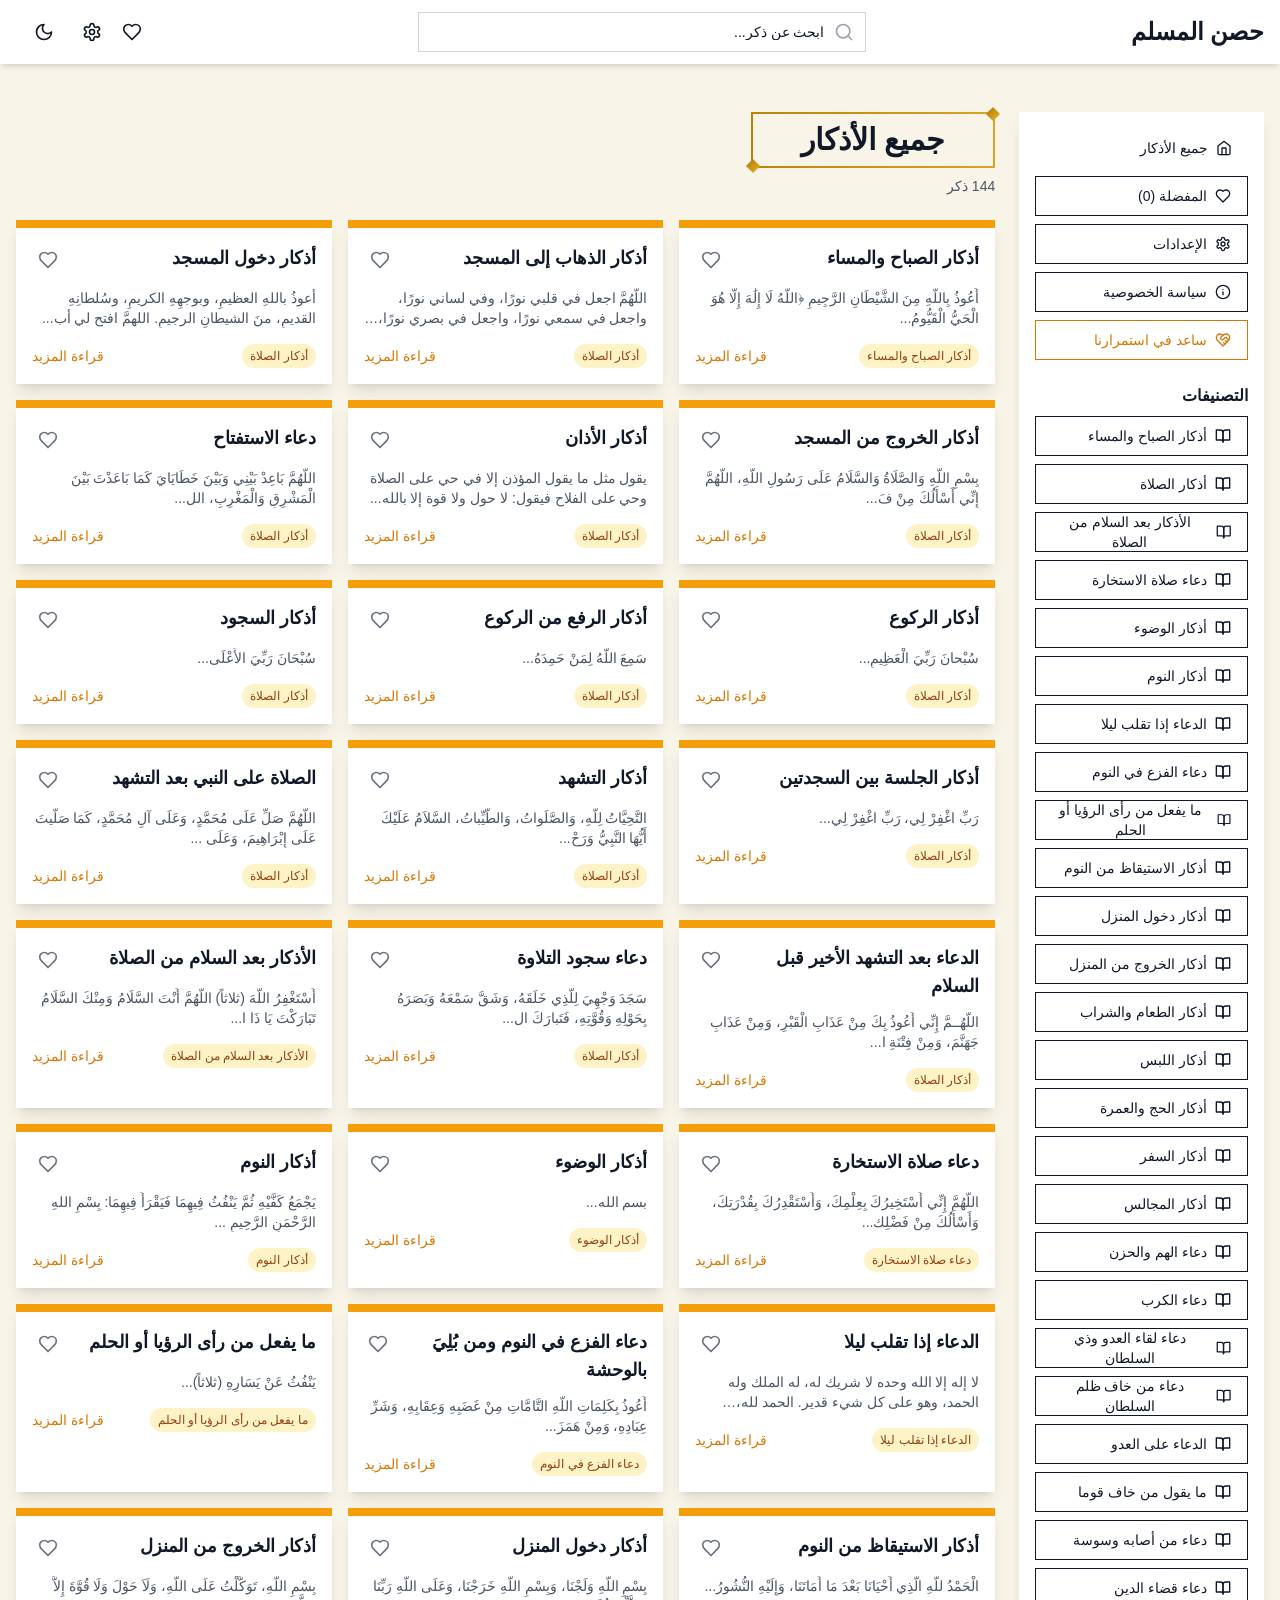
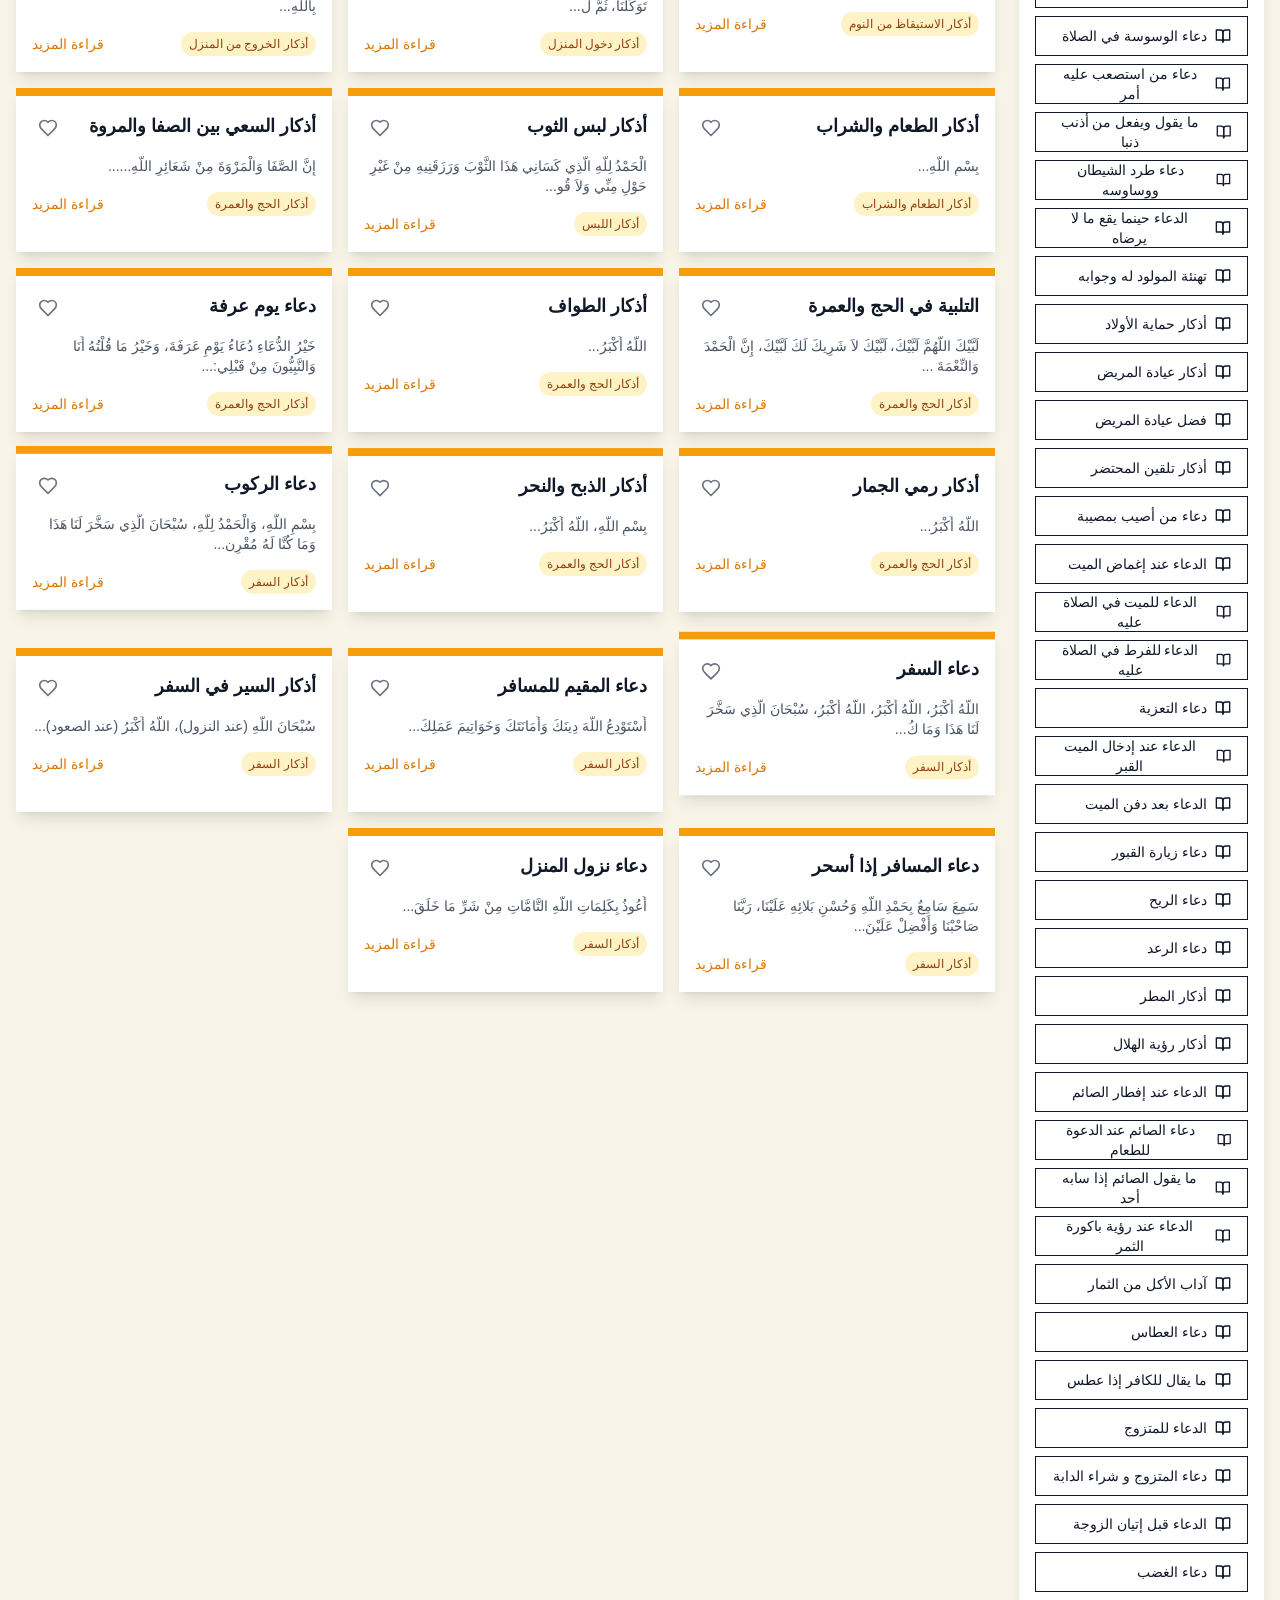
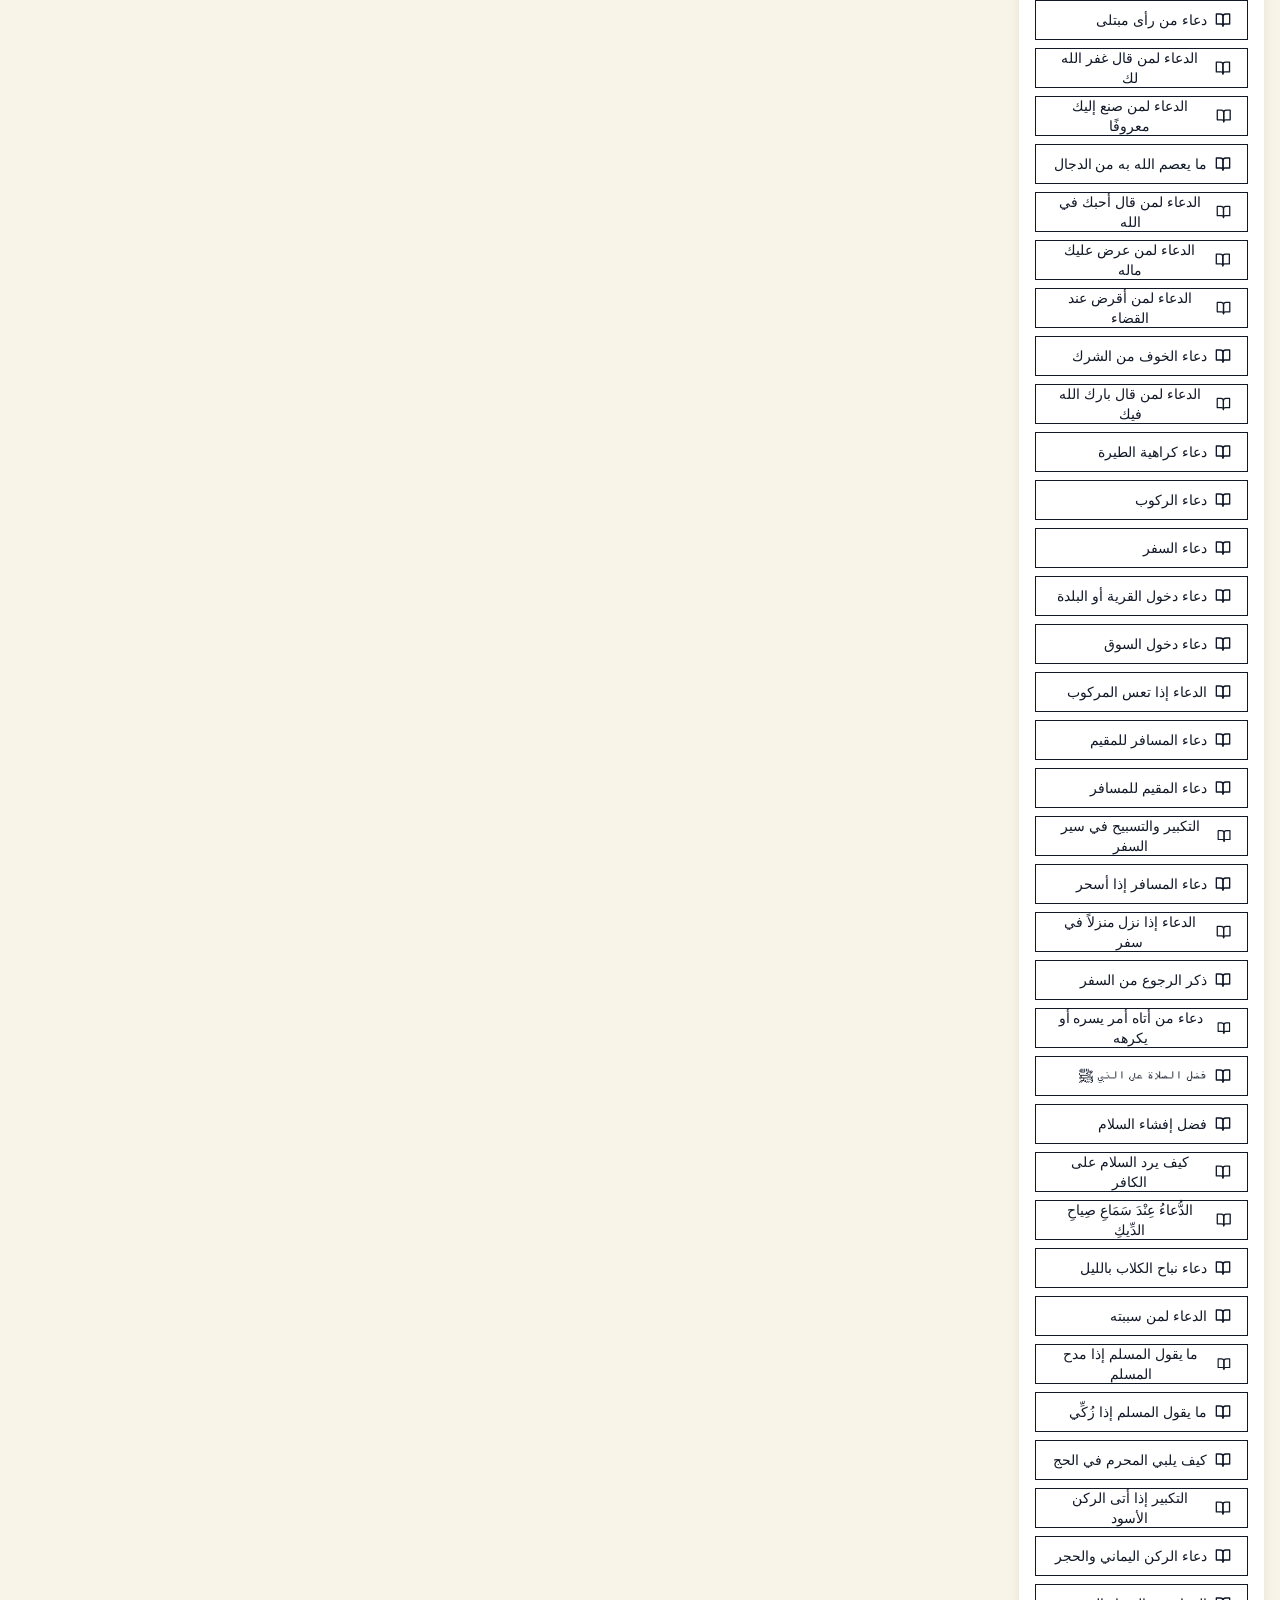
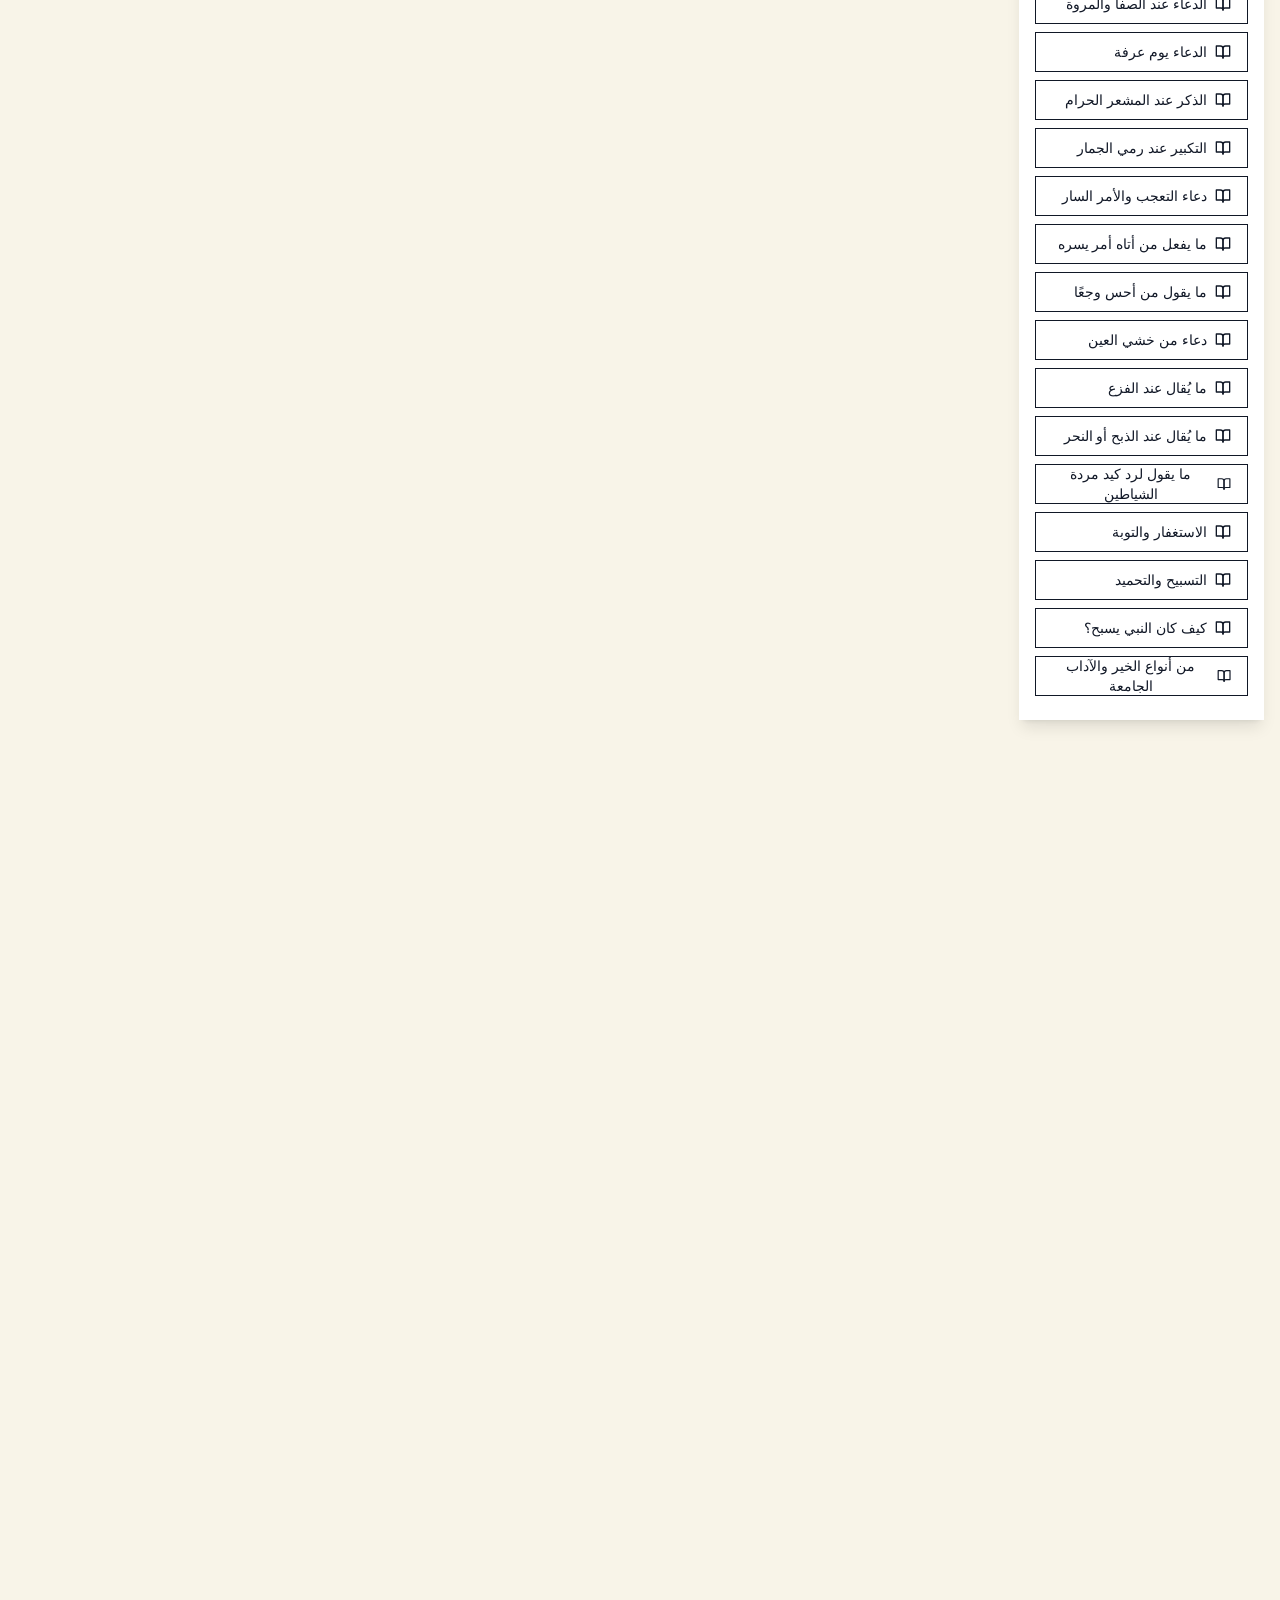
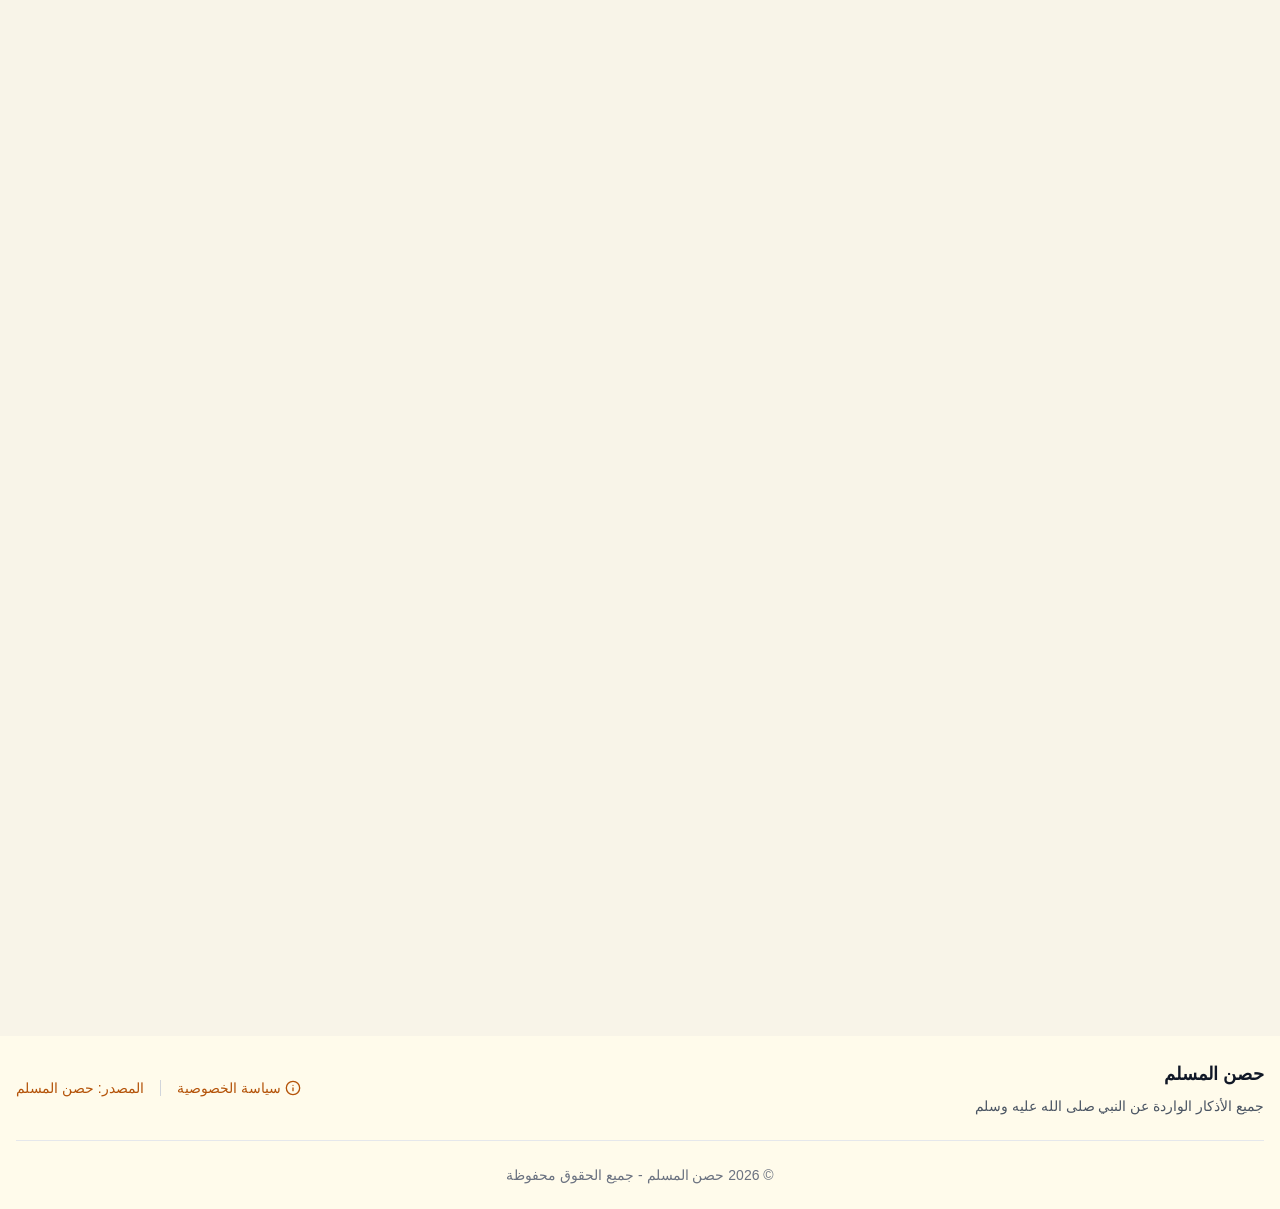
==== index.html @ eeeea201 "Updates" ====
<!DOCTYPE html><html lang="ar" style="--zikr-font-size:1rem"><head><script type="module">function handleViteError(node) {
    var shadowRoot = node.shadowRoot;
    if (!shadowRoot) return;

    var messageEl = shadowRoot.querySelector('.message-body');
    var fileEl = shadowRoot.querySelector('.file');
    var stackEl = shadowRoot.querySelector('.stack');

    var errorData = {
      message: messageEl ? messageEl.textContent.trim() : '',
      file: fileEl ? fileEl.textContent.trim() : '',
      stack: stackEl ? stackEl.textContent.trim() : ''
    };

    var payload = Object.assign({ type: 'vite-error' }, errorData);
    window.parent.postMessage(payload, '*');
  }

  new MutationObserver(function(mutations) {
    mutations.forEach(function(mutation) {
      mutation.addedNodes.forEach(function(node) {
        if (node.nodeType === Node.ELEMENT_NODE &&
            ((node.tagName && node.tagName.toLowerCase() === 'vite-error-overlay') ||
             (node.classList && node.classList.contains('backdrop')))) {
          handleViteError(node);
        }
      });
    });
  }).observe(document.documentElement, { childList: true, subtree: true });</script><script type="module">window.addEventListener('error', function(event) {
    var message = event.message;
    var filename = event.filename;
    var lineno = event.lineno;
    var colno = event.colno;
    var error = event.error;
    var stack = error && error.stack ? error.stack : '';

    window.parent.postMessage({
      type: 'runtime-error',
      error: {
        message: message,
        file: filename,
        line: lineno,
        column: colno,
        stack: stack
      }
    }, '*');
  });</script><script type="module">var originalConsoleError = console.error;
  console.error = function() {
    originalConsoleError.apply(console, arguments);
    var args = Array.prototype.slice.call(arguments);
    var errorData = args.map(function(arg) {
      if (arg instanceof Error) {
        return arg.stack || (arg.name + ': ' + arg.message);
      } else if (typeof arg === 'object') {
        try {
          return JSON.stringify(arg, null, 2);
        } catch(e) {
          return String(arg);
        }
      } else {
        return String(arg);
      }
    }).join('\n');

    window.parent.postMessage({
      type: 'console-error',
      error: errorData
    }, '*');
  };</script><meta charset="UTF-8"><link href="/Muslim/assets/mosque.CPaE6hTo.ico" rel="icon" type="image/x-icon"><meta content="Muhamad Ammar" name="author"><meta content="width=device-width,initial-scale=1" name="viewport"><meta content="CIETC6bJu7nXx1OzOwGrwLpMxLHogMNFerej4CpBDoc" name="google-site-verification"><meta content="EFFB3F46C6D7D4BEB32FE31866675B30" name="msvalidate.01"><title>Muslim</title><meta content="Muslim - موقع أذكار وأدعية إسلامية يومية بواجهة سهلة وسريعة. Islamic daily azkar and duas website." name="description"><meta content="أذكار الصباح والمساء, أذكار اللباس, أذكار دخول وخروج الخلاء, أذكار الصلاة, أذكار النوم, أذكار الوضوء, أذكار الحج والعمرة, أذكار السفر, أذكار الطعام والشراب, أدعية إسلامية, أذكار يومية, حصن المسلم" name="keywords"><meta content="Muslim" property="og:title"><meta content="Muslim - موقع أذكار وأدعية إسلامية يومية بواجهة سهلة وسريعة." property="og:description"><meta content="website" property="og:type"><meta content="https://dashing-starburst-d2dad7.netlify.app/mosque.png" property="og:image"><meta content="ar_AR" property="og:locale"><meta content="summary" name="twitter:card"><meta content="Muslim" name="twitter:title"><meta content="Muslim - موقع أذكار وأدعية إسلامية يومية بواجهة سهلة وسريعة." name="twitter:description"><meta content="https://dashing-starburst-d2dad7.netlify.app/mosque.png" name="twitter:image"><meta content="Muslim" name="application-name"><script type="module" crossorigin="" src="/Muslim/js/index.Snup3lHX.js"></script><style type="text/css">*,:after,:before{--tw-border-spacing-x:0;--tw-border-spacing-y:0;--tw-translate-x:0;--tw-translate-y:0;--tw-rotate:0;--tw-skew-x:0;--tw-skew-y:0;--tw-scale-x:1;--tw-scale-y:1;--tw-scroll-snap-strictness:proximity;--tw-ring-offset-width:0px;--tw-ring-offset-color:#fff;--tw-ring-color:rgb(59 130 246 / .5);--tw-ring-offset-shadow:0 0 #0000;--tw-ring-shadow:0 0 #0000;--tw-shadow:0 0 #0000;--tw-shadow-colored:0 0 #0000}::backdrop{--tw-border-spacing-x:0;--tw-border-spacing-y:0;--tw-translate-x:0;--tw-translate-y:0;--tw-rotate:0;--tw-skew-x:0;--tw-skew-y:0;--tw-scale-x:1;--tw-scale-y:1;--tw-scroll-snap-strictness:proximity;--tw-ring-offset-width:0px;--tw-ring-offset-color:#fff;--tw-ring-color:rgb(59 130 246 / .5);--tw-ring-offset-shadow:0 0 #0000;--tw-ring-shadow:0 0 #0000;--tw-shadow:0 0 #0000;--tw-shadow-colored:0 0 #0000}*,:after,:before{box-sizing:border-box;border-width:0;border-style:solid;border-color:#e5e7eb}:after,:before{--tw-content:""}:host,html{line-height:1.5;-webkit-text-size-adjust:100%;-moz-tab-size:4;-o-tab-size:4;tab-size:4;font-family:ui-sans-serif,system-ui,sans-serif,"Apple Color Emoji","Segoe UI Emoji",Segoe UI Symbol,"Noto Color Emoji";font-feature-settings:normal;font-variation-settings:normal;-webkit-tap-highlight-color:transparent}body{margin:0;line-height:inherit}hr{height:0;color:inherit;border-top-width:1px}abbr:where([title]){-webkit-text-decoration:underline dotted;text-decoration:underline dotted}h1,h2,h3,h4,h5,h6{font-size:inherit;font-weight:inherit}a{color:inherit;text-decoration:inherit}b,strong{font-weight:bolder}code,kbd,pre,samp{font-family:ui-monospace,SFMono-Regular,Menlo,Monaco,Consolas,Liberation Mono,Courier New,monospace;font-feature-settings:normal;font-variation-settings:normal;font-size:1em}small{font-size:80%}sub,sup{font-size:75%;line-height:0;position:relative;vertical-align:baseline}sub{bottom:-.25em}sup{top:-.5em}table{text-indent:0;border-color:inherit;border-collapse:collapse}button,input,optgroup,select,textarea{font-family:inherit;font-feature-settings:inherit;font-variation-settings:inherit;font-size:100%;font-weight:inherit;line-height:inherit;letter-spacing:inherit;color:inherit;margin:0;padding:0}button,select{text-transform:none}button,input:where([type=button]),input:where([type=reset]),input:where([type=submit]){-webkit-appearance:button;background-color:transparent;background-image:none}:-moz-focusring{outline:auto}:-moz-ui-invalid{box-shadow:none}progress{vertical-align:baseline}::-webkit-inner-spin-button,::-webkit-outer-spin-button{height:auto}[type=search]{-webkit-appearance:textfield;outline-offset:-2px}::-webkit-search-decoration{-webkit-appearance:none}::-webkit-file-upload-button{-webkit-appearance:button;font:inherit}summary{display:list-item}blockquote,dd,dl,figure,h1,h2,h3,h4,h5,h6,hr,p,pre{margin:0}fieldset{margin:0;padding:0}legend{padding:0}menu,ol,ul{list-style:none;margin:0;padding:0}dialog{padding:0}textarea{resize:vertical}input::-moz-placeholder,textarea::-moz-placeholder{opacity:1;color:#9ca3af}input::placeholder,textarea::placeholder{opacity:1;color:#9ca3af}[role=button],button{cursor:pointer}:disabled{cursor:default}audio,canvas,embed,iframe,img,object,svg,video{display:block;vertical-align:middle}img,video{max-width:100%;height:auto}[hidden]:where(:not([hidden=until-found])){display:none}.container{width:100%;margin-right:auto;margin-left:auto;padding-right:2rem;padding-left:2rem}@media (min-width:1400px){.container{max-width:1400px}}.pointer-events-auto{pointer-events:auto}.fixed{position:fixed}.absolute{position:absolute}.relative{position:relative}.sticky{position:sticky}.inset-0{inset:0}.-right-1{right:-.25rem}.-top-1{top:-.25rem}.left-2{left:.5rem}.left-\[50\%\]{left:50%}.right-2{right:.5rem}.right-3{right:.75rem}.top-0{top:0}.top-1\/2{top:50%}.top-2{top:.5rem}.top-24{top:6rem}.top-\[50\%\]{top:50%}.z-40{z-index:40}.z-50{z-index:50}.z-\[100\]{z-index:100}.-mx-1{margin-left:-.25rem;margin-right:-.25rem}.mx-1{margin-left:.25rem;margin-right:.25rem}.mx-4{margin-left:1rem;margin-right:1rem}.mx-auto{margin-left:auto;margin-right:auto}.my-1{margin-top:.25rem;margin-bottom:.25rem}.mb-2{margin-bottom:.5rem}.mb-3{margin-bottom:.75rem}.mb-4{margin-bottom:1rem}.mb-6{margin-bottom:1.5rem}.mb-8{margin-bottom:2rem}.ml-1{margin-left:.25rem}.ml-2{margin-left:.5rem}.ml-auto{margin-left:auto}.mr-1{margin-right:.25rem}.mr-2{margin-right:.5rem}.mt-2{margin-top:.5rem}.mt-4{margin-top:1rem}.mt-6{margin-top:1.5rem}.mt-8{margin-top:2rem}.line-clamp-2{overflow:hidden;display:-webkit-box;-webkit-box-orient:vertical;-webkit-line-clamp:2}.block{display:block}.inline-block{display:inline-block}.flex{display:flex}.inline-flex{display:inline-flex}.grid{display:grid}.hidden{display:none}.h-10{height:2.5rem}.h-11{height:2.75rem}.h-16{height:4rem}.h-2{height:.5rem}.h-24{height:6rem}.h-3{height:.75rem}.h-3\.5{height:.875rem}.h-4{height:1rem}.h-5{height:1.25rem}.h-6{height:1.5rem}.h-8{height:2rem}.h-9{height:2.25rem}.h-auto{height:auto}.h-full{height:100%}.h-px{height:1px}.max-h-screen{max-height:100vh}.min-h-screen{min-height:100vh}.w-10{width:2.5rem}.w-16{width:4rem}.w-2{width:.5rem}.w-24{width:6rem}.w-3{width:.75rem}.w-3\.5{width:.875rem}.w-3\/4{width:75%}.w-4{width:1rem}.w-5{width:1.25rem}.w-6{width:1.5rem}.w-8{width:2rem}.w-full{width:100%}.min-w-\[8rem\]{min-width:8rem}.max-w-3xl{max-width:48rem}.max-w-4xl{max-width:56rem}.max-w-lg{max-width:32rem}.max-w-md{max-width:28rem}.flex-1{flex:1 1 0%}.shrink-0{flex-shrink:0}.flex-grow,.grow{flex-grow:1}.-translate-y-1\/2{--tw-translate-y:-50%;transform:translate(var(--tw-translate-x),var(--tw-translate-y)) rotate(var(--tw-rotate)) skew(var(--tw-skew-x)) skewY(var(--tw-skew-y)) scaleX(var(--tw-scale-x)) scaleY(var(--tw-scale-y))}.translate-x-\[-50\%\]{--tw-translate-x:-50%;transform:translate(var(--tw-translate-x),var(--tw-translate-y)) rotate(var(--tw-rotate)) skew(var(--tw-skew-x)) skewY(var(--tw-skew-y)) scaleX(var(--tw-scale-x)) scaleY(var(--tw-scale-y))}.translate-y-\[-50\%\]{--tw-translate-y:-50%;transform:translate(var(--tw-translate-x),var(--tw-translate-y)) rotate(var(--tw-rotate)) skew(var(--tw-skew-x)) skewY(var(--tw-skew-y)) scaleX(var(--tw-scale-x)) scaleY(var(--tw-scale-y))}.transform{transform:translate(var(--tw-translate-x),var(--tw-translate-y)) rotate(var(--tw-rotate)) skew(var(--tw-skew-x)) skewY(var(--tw-skew-y)) scaleX(var(--tw-scale-x)) scaleY(var(--tw-scale-y))}.cursor-default{cursor:default}.cursor-pointer{cursor:pointer}.touch-none{touch-action:none}.select-none{-webkit-user-select:none;-moz-user-select:none;user-select:none}.list-disc{list-style-type:disc}.grid-cols-1{grid-template-columns:repeat(1,minmax(0,1fr))}.flex-col{flex-direction:column}.flex-col-reverse{flex-direction:column-reverse}.flex-wrap{flex-wrap:wrap}.items-start{align-items:flex-start}.items-center{align-items:center}.justify-start{justify-content:flex-start}.justify-center{justify-content:center}.justify-between{justify-content:space-between}.gap-1{gap:.25rem}.gap-2{gap:.5rem}.gap-4{gap:1rem}.gap-6{gap:1.5rem}.space-x-2>:not([hidden])~:not([hidden]){--tw-space-x-reverse:0;margin-right:calc(.5rem * var(--tw-space-x-reverse));margin-left:calc(.5rem * calc(1 - var(--tw-space-x-reverse)))}.space-x-3>:not([hidden])~:not([hidden]){--tw-space-x-reverse:0;margin-right:calc(.75rem * var(--tw-space-x-reverse));margin-left:calc(.75rem * calc(1 - var(--tw-space-x-reverse)))}.space-x-4>:not([hidden])~:not([hidden]){--tw-space-x-reverse:0;margin-right:calc(1rem * var(--tw-space-x-reverse));margin-left:calc(1rem * calc(1 - var(--tw-space-x-reverse)))}.space-x-6>:not([hidden])~:not([hidden]){--tw-space-x-reverse:0;margin-right:calc(1.5rem * var(--tw-space-x-reverse));margin-left:calc(1.5rem * calc(1 - var(--tw-space-x-reverse)))}.space-y-1\.5>:not([hidden])~:not([hidden]){--tw-space-y-reverse:0;margin-top:calc(.375rem * calc(1 - var(--tw-space-y-reverse)));margin-bottom:calc(.375rem * var(--tw-space-y-reverse))}.space-y-2>:not([hidden])~:not([hidden]){--tw-space-y-reverse:0;margin-top:calc(.5rem * calc(1 - var(--tw-space-y-reverse)));margin-bottom:calc(.5rem * var(--tw-space-y-reverse))}.space-y-4>:not([hidden])~:not([hidden]){--tw-space-y-reverse:0;margin-top:calc(1rem * calc(1 - var(--tw-space-y-reverse)));margin-bottom:calc(1rem * var(--tw-space-y-reverse))}.space-y-6>:not([hidden])~:not([hidden]){--tw-space-y-reverse:0;margin-top:calc(1.5rem * calc(1 - var(--tw-space-y-reverse)));margin-bottom:calc(1.5rem * var(--tw-space-y-reverse))}.space-y-8>:not([hidden])~:not([hidden]){--tw-space-y-reverse:0;margin-top:calc(2rem * calc(1 - var(--tw-space-y-reverse)));margin-bottom:calc(2rem * var(--tw-space-y-reverse))}.space-x-reverse>:not([hidden])~:not([hidden]){--tw-space-x-reverse:1}.self-start{align-self:flex-start}.overflow-hidden{overflow:hidden}.overflow-y-auto{overflow-y:auto}.whitespace-pre-line{white-space:pre-line}.rounded{border-radius:.25rem}.rounded-full{border-radius:9999px}.rounded-lg{border-radius:var(--radius)}.rounded-md{border-radius:calc(var(--radius) - 2px)}.rounded-sm{border-radius:calc(var(--radius) - 4px)}.border{border-width:1px}.border-2{border-width:2px}.border-r{border-right-width:1px}.border-t{border-top-width:1px}.border-amber-500{--tw-border-opacity:1;border-color:rgb(245 158 11 / var(--tw-border-opacity,1))}.border-destructive{border-color:hsl(var(--destructive))}.border-gray-200{--tw-border-opacity:1;border-color:rgb(229 231 235 / var(--tw-border-opacity,1))}.border-gray-300{--tw-border-opacity:1;border-color:rgb(209 213 219 / var(--tw-border-opacity,1))}.border-gray-500{--tw-border-opacity:1;border-color:rgb(107 114 128 / var(--tw-border-opacity,1))}.border-gray-600{--tw-border-opacity:1;border-color:rgb(75 85 99 / var(--tw-border-opacity,1))}.border-gray-700{--tw-border-opacity:1;border-color:rgb(55 65 81 / var(--tw-border-opacity,1))}.border-green-500{--tw-border-opacity:1;border-color:rgb(34 197 94 / var(--tw-border-opacity,1))}.border-input{border-color:hsl(var(--input))}.border-primary{border-color:hsl(var(--primary))}.border-red-500{--tw-border-opacity:1;border-color:rgb(239 68 68 / var(--tw-border-opacity,1))}.bg-\[\#f8f4e8\]{--tw-bg-opacity:1;background-color:rgb(248 244 232 / var(--tw-bg-opacity,1))}.bg-amber-100{--tw-bg-opacity:1;background-color:rgb(254 243 199 / var(--tw-bg-opacity,1))}.bg-amber-50{--tw-bg-opacity:1;background-color:rgb(255 251 235 / var(--tw-bg-opacity,1))}.bg-amber-500{--tw-bg-opacity:1;background-color:rgb(245 158 11 / var(--tw-bg-opacity,1))}.bg-amber-600{--tw-bg-opacity:1;background-color:rgb(217 119 6 / var(--tw-bg-opacity,1))}.bg-amber-700{--tw-bg-opacity:1;background-color:rgb(180 83 9 / var(--tw-bg-opacity,1))}.bg-amber-800{--tw-bg-opacity:1;background-color:rgb(146 64 14 / var(--tw-bg-opacity,1))}.bg-background{background-color:hsl(var(--background))}.bg-black{--tw-bg-opacity:1;background-color:rgb(0 0 0 / var(--tw-bg-opacity,1))}.bg-black\/80{background-color:#000c}.bg-card{background-color:hsl(var(--card))}.bg-destructive{background-color:hsl(var(--destructive))}.bg-gray-200{--tw-bg-opacity:1;background-color:rgb(229 231 235 / var(--tw-bg-opacity,1))}.bg-gray-700{--tw-bg-opacity:1;background-color:rgb(55 65 81 / var(--tw-bg-opacity,1))}.bg-gray-800{--tw-bg-opacity:1;background-color:rgb(31 41 55 / var(--tw-bg-opacity,1))}.bg-gray-900{--tw-bg-opacity:1;background-color:rgb(17 24 39 / var(--tw-bg-opacity,1))}.bg-muted{background-color:hsl(var(--muted))}.bg-popover{background-color:hsl(var(--popover))}.bg-primary{background-color:hsl(var(--primary))}.bg-red-500{--tw-bg-opacity:1;background-color:rgb(239 68 68 / var(--tw-bg-opacity,1))}.bg-secondary{background-color:hsl(var(--secondary))}.bg-transparent{background-color:transparent}.bg-white{--tw-bg-opacity:1;background-color:rgb(255 255 255 / var(--tw-bg-opacity,1))}.bg-opacity-50{--tw-bg-opacity:.5}.bg-gradient-to-r{background-image:linear-gradient(to right,var(--tw-gradient-stops))}.from-amber-500{--tw-gradient-from:#f59e0b var(--tw-gradient-from-position);--tw-gradient-to:rgb(245 158 11 / 0) var(--tw-gradient-to-position);--tw-gradient-stops:var(--tw-gradient-from),var(--tw-gradient-to)}.to-amber-600{--tw-gradient-to:#d97706 var(--tw-gradient-to-position)}.fill-current{fill:currentColor}.fill-red-500{fill:#ef4444}.p-0{padding:0}.p-1{padding:.25rem}.p-2{padding:.5rem}.p-3{padding:.75rem}.p-4{padding:1rem}.p-6{padding:1.5rem}.px-12{padding-left:3rem;padding-right:3rem}.px-2{padding-left:.5rem;padding-right:.5rem}.px-3{padding-left:.75rem;padding-right:.75rem}.px-4{padding-left:1rem;padding-right:1rem}.px-6{padding-left:1.5rem;padding-right:1.5rem}.px-8{padding-left:2rem;padding-right:2rem}.py-1{padding-top:.25rem;padding-bottom:.25rem}.py-1\.5{padding-top:.375rem;padding-bottom:.375rem}.py-12{padding-top:3rem;padding-bottom:3rem}.py-2{padding-top:.5rem;padding-bottom:.5rem}.py-20{padding-top:5rem;padding-bottom:5rem}.py-3{padding-top:.75rem;padding-bottom:.75rem}.py-4{padding-top:1rem;padding-bottom:1rem}.py-6{padding-top:1.5rem;padding-bottom:1.5rem}.py-8{padding-top:2rem;padding-bottom:2rem}.pb-3{padding-bottom:.75rem}.pl-5{padding-left:1.25rem}.pl-8{padding-left:2rem}.pr-10{padding-right:2.5rem}.pr-2{padding-right:.5rem}.pr-8{padding-right:2rem}.pt-0{padding-top:0}.pt-4{padding-top:1rem}.pt-6{padding-top:1.5rem}.text-center{text-align:center}.text-right{text-align:right}.text-2xl{font-size:1.5rem;line-height:2rem}.text-3xl{font-size:1.875rem;line-height:2.25rem}.text-lg{font-size:1.125rem;line-height:1.75rem}.text-sm{font-size:.875rem;line-height:1.25rem}.text-xl{font-size:1.25rem;line-height:1.75rem}.text-xs{font-size:.75rem;line-height:1rem}.font-bold{font-weight:700}.font-medium{font-weight:500}.font-semibold{font-weight:600}.leading-loose{line-height:2}.leading-none{line-height:1}.leading-relaxed{line-height:1.625}.tracking-tight{letter-spacing:-.025em}.tracking-widest{letter-spacing:.1em}.text-amber-100{--tw-text-opacity:1;color:rgb(254 243 199 / var(--tw-text-opacity,1))}.text-amber-300{--tw-text-opacity:1;color:rgb(252 211 77 / var(--tw-text-opacity,1))}.text-amber-400{--tw-text-opacity:1;color:rgb(251 191 36 / var(--tw-text-opacity,1))}.text-amber-500{--tw-text-opacity:1;color:rgb(245 158 11 / var(--tw-text-opacity,1))}.text-amber-600{--tw-text-opacity:1;color:rgb(217 119 6 / var(--tw-text-opacity,1))}.text-amber-700{--tw-text-opacity:1;color:rgb(180 83 9 / var(--tw-text-opacity,1))}.text-amber-800{--tw-text-opacity:1;color:rgb(146 64 14 / var(--tw-text-opacity,1))}.text-card-foreground{color:hsl(var(--card-foreground))}.text-destructive-foreground{color:hsl(var(--destructive-foreground))}.text-foreground\/50{color:hsl(var(--foreground) / .5)}.text-gray-200{--tw-text-opacity:1;color:rgb(229 231 235 / var(--tw-text-opacity,1))}.text-gray-300{--tw-text-opacity:1;color:rgb(209 213 219 / var(--tw-text-opacity,1))}.text-gray-400{--tw-text-opacity:1;color:rgb(156 163 175 / var(--tw-text-opacity,1))}.text-gray-500{--tw-text-opacity:1;color:rgb(107 114 128 / var(--tw-text-opacity,1))}.text-gray-600{--tw-text-opacity:1;color:rgb(75 85 99 / var(--tw-text-opacity,1))}.text-gray-700{--tw-text-opacity:1;color:rgb(55 65 81 / var(--tw-text-opacity,1))}.text-gray-800{--tw-text-opacity:1;color:rgb(31 41 55 / var(--tw-text-opacity,1))}.text-gray-900{--tw-text-opacity:1;color:rgb(17 24 39 / var(--tw-text-opacity,1))}.text-green-500{--tw-text-opacity:1;color:rgb(34 197 94 / var(--tw-text-opacity,1))}.text-muted-foreground{color:hsl(var(--muted-foreground))}.text-popover-foreground{color:hsl(var(--popover-foreground))}.text-primary{color:hsl(var(--primary))}.text-primary-foreground{color:hsl(var(--primary-foreground))}.text-red-500{--tw-text-opacity:1;color:rgb(239 68 68 / var(--tw-text-opacity,1))}.text-secondary-foreground{color:hsl(var(--secondary-foreground))}.text-white{--tw-text-opacity:1;color:rgb(255 255 255 / var(--tw-text-opacity,1))}.underline-offset-4{text-underline-offset:4px}.placeholder-gray-400::-moz-placeholder{--tw-placeholder-opacity:1;color:rgb(156 163 175 / var(--tw-placeholder-opacity,1))}.placeholder-gray-400::placeholder{--tw-placeholder-opacity:1;color:rgb(156 163 175 / var(--tw-placeholder-opacity,1))}.opacity-0{opacity:0}.opacity-50{opacity:.5}.opacity-60{opacity:.6}.opacity-75{opacity:.75}.opacity-90{opacity:.9}.shadow-lg{--tw-shadow:0 10px 15px -3px rgb(0 0 0 / .1),0 4px 6px -4px rgb(0 0 0 / .1);--tw-shadow-colored:0 10px 15px -3px var(--tw-shadow-color),0 4px 6px -4px var(--tw-shadow-color);box-shadow:var(--tw-ring-offset-shadow,0 0 #0000),var(--tw-ring-shadow,0 0 #0000),var(--tw-shadow)}.shadow-md{--tw-shadow:0 4px 6px -1px rgb(0 0 0 / .1),0 2px 4px -2px rgb(0 0 0 / .1);--tw-shadow-colored:0 4px 6px -1px var(--tw-shadow-color),0 2px 4px -2px var(--tw-shadow-color);box-shadow:var(--tw-ring-offset-shadow,0 0 #0000),var(--tw-ring-shadow,0 0 #0000),var(--tw-shadow)}.shadow-sm{--tw-shadow:0 1px 2px 0 rgb(0 0 0 / .05);--tw-shadow-colored:0 1px 2px 0 var(--tw-shadow-color);box-shadow:var(--tw-ring-offset-shadow,0 0 #0000),var(--tw-ring-shadow,0 0 #0000),var(--tw-shadow)}.shadow-xl{--tw-shadow:0 20px 25px -5px rgb(0 0 0 / .1),0 8px 10px -6px rgb(0 0 0 / .1);--tw-shadow-colored:0 20px 25px -5px var(--tw-shadow-color),0 8px 10px -6px var(--tw-shadow-color);box-shadow:var(--tw-ring-offset-shadow,0 0 #0000),var(--tw-ring-shadow,0 0 #0000),var(--tw-shadow)}.outline-none{outline:2px solid transparent;outline-offset:2px}.outline{outline-style:solid}.ring-green-500{--tw-ring-opacity:1;--tw-ring-color:rgb(34 197 94 / var(--tw-ring-opacity, 1))}.ring-offset-background{--tw-ring-offset-color:hsl(var(--background))}.filter{filter:var(--tw-blur) var(--tw-brightness) var(--tw-contrast) var(--tw-grayscale) var(--tw-hue-rotate) var(--tw-invert) var(--tw-saturate) var(--tw-sepia) var(--tw-drop-shadow)}.transition{transition-property:color,background-color,border-color,text-decoration-color,fill,stroke,opacity,box-shadow,transform,filter,-webkit-backdrop-filter;transition-property:color,background-color,border-color,text-decoration-color,fill,stroke,opacity,box-shadow,transform,filter,backdrop-filter;transition-property:color,background-color,border-color,text-decoration-color,fill,stroke,opacity,box-shadow,transform,filter,backdrop-filter,-webkit-backdrop-filter;transition-timing-function:cubic-bezier(.4,0,.2,1);transition-duration:.15s}.transition-all{transition-property:all;transition-timing-function:cubic-bezier(.4,0,.2,1);transition-duration:.15s}.transition-colors{transition-property:color,background-color,border-color,text-decoration-color,fill,stroke;transition-timing-function:cubic-bezier(.4,0,.2,1);transition-duration:.15s}.transition-opacity{transition-property:opacity;transition-timing-function:cubic-bezier(.4,0,.2,1);transition-duration:.15s}.duration-200{transition-duration:.2s}.duration-300{transition-duration:.3s}@keyframes enter{0%{opacity:var(--tw-enter-opacity,1);transform:translate3d(var(--tw-enter-translate-x,0),var(--tw-enter-translate-y,0),0) scale3d(var(--tw-enter-scale,1),var(--tw-enter-scale,1),var(--tw-enter-scale,1)) rotate(var(--tw-enter-rotate,0))}}@keyframes exit{to{opacity:var(--tw-exit-opacity,1);transform:translate3d(var(--tw-exit-translate-x,0),var(--tw-exit-translate-y,0),0) scale3d(var(--tw-exit-scale,1),var(--tw-exit-scale,1),var(--tw-exit-scale,1)) rotate(var(--tw-exit-rotate,0))}}.duration-200{animation-duration:.2s}.duration-300{animation-duration:.3s}:root{--zikr-font-size:1rem}body{--tw-bg-opacity:1;background-color:rgb(248 244 232 / var(--tw-bg-opacity,1));--tw-text-opacity:1;color:rgb(17 24 39 / var(--tw-text-opacity,1));font-family:Tajawal,sans-serif;direction:rtl}.dark body{--tw-bg-opacity:1;background-color:rgb(17 24 39 / var(--tw-bg-opacity,1));--tw-text-opacity:1;color:rgb(255 255 255 / var(--tw-text-opacity,1))}.islamic-font-style{font-family:Lateef,serif;font-weight:700}.islamic-border{border:2px solid;border-image-slice:1;border-image-source:linear-gradient(to right,#b8860b,#daa520);position:relative}.islamic-border:after,.islamic-border:before{content:"";position:absolute;width:10px;height:10px;background:linear-gradient(to right,#b8860b,#daa520)}.islamic-border:before{top:-5px;right:-5px;transform:rotate(45deg)}.islamic-border:after{bottom:-5px;left:-5px;transform:rotate(45deg)}.zikr-card{transition:transform .3s ease,box-shadow .3s ease}.zikr-card:hover{transform:translateY(-5px);box-shadow:0 10px 20px #0000001a}.dark .zikr-card:hover{box-shadow:0 10px 20px #ffffff0d}.counter-badge{border-radius:9999px;--tw-bg-opacity:1;background-color:rgb(245 158 11 / var(--tw-bg-opacity,1));padding:.25rem .5rem;font-size:.75rem;line-height:1rem;font-weight:700;--tw-text-opacity:1;color:rgb(255 255 255 / var(--tw-text-opacity,1));--tw-shadow:0 1px 3px 0 rgb(0 0 0 / .1),0 1px 2px -1px rgb(0 0 0 / .1);--tw-shadow-colored:0 1px 3px 0 var(--tw-shadow-color),0 1px 2px -1px var(--tw-shadow-color);box-shadow:var(--tw-ring-offset-shadow,0 0 #0000),var(--tw-ring-shadow,0 0 #0000),var(--tw-shadow)}.dark .counter-badge{--tw-bg-opacity:1;background-color:rgb(217 119 6 / var(--tw-bg-opacity,1))}.zikr-content-text{font-size:var(--zikr-font-size)}.file\:border-0::file-selector-button{border-width:0}.file\:bg-transparent::file-selector-button{background-color:transparent}.file\:text-sm::file-selector-button{font-size:.875rem;line-height:1.25rem}.file\:font-medium::file-selector-button{font-weight:500}.placeholder\:text-muted-foreground::-moz-placeholder{color:hsl(var(--muted-foreground))}.placeholder\:text-muted-foreground::placeholder{color:hsl(var(--muted-foreground))}.hover\:scale-105:hover{--tw-scale-x:1.05;--tw-scale-y:1.05;transform:translate(var(--tw-translate-x),var(--tw-translate-y)) rotate(var(--tw-rotate)) skew(var(--tw-skew-x)) skewY(var(--tw-skew-y)) scaleX(var(--tw-scale-x)) scaleY(var(--tw-scale-y))}.hover\:\!bg-gray-100:hover{--tw-bg-opacity:1!important;background-color:rgb(243 244 246 / var(--tw-bg-opacity,1))!important}.hover\:\!bg-gray-700:hover{--tw-bg-opacity:1!important;background-color:rgb(55 65 81 / var(--tw-bg-opacity,1))!important}.hover\:bg-accent:hover{background-color:hsl(var(--accent))}.hover\:bg-amber-100\/70:hover{background-color:#fef3c7b3}.hover\:bg-amber-200:hover{--tw-bg-opacity:1;background-color:rgb(253 230 138 / var(--tw-bg-opacity,1))}.hover\:bg-amber-500:hover{--tw-bg-opacity:1;background-color:rgb(245 158 11 / var(--tw-bg-opacity,1))}.hover\:bg-amber-600:hover{--tw-bg-opacity:1;background-color:rgb(217 119 6 / var(--tw-bg-opacity,1))}.hover\:bg-amber-700:hover{--tw-bg-opacity:1;background-color:rgb(180 83 9 / var(--tw-bg-opacity,1))}.hover\:bg-amber-900:hover{--tw-bg-opacity:1;background-color:rgb(120 53 15 / var(--tw-bg-opacity,1))}.hover\:bg-destructive\/90:hover{background-color:hsl(var(--destructive) / .9)}.hover\:bg-gray-100:hover{--tw-bg-opacity:1;background-color:rgb(243 244 246 / var(--tw-bg-opacity,1))}.hover\:bg-gray-200:hover{--tw-bg-opacity:1;background-color:rgb(229 231 235 / var(--tw-bg-opacity,1))}.hover\:bg-gray-600:hover{--tw-bg-opacity:1;background-color:rgb(75 85 99 / var(--tw-bg-opacity,1))}.hover\:bg-gray-600\/70:hover{background-color:#4b5563b3}.hover\:bg-gray-700:hover{--tw-bg-opacity:1;background-color:rgb(55 65 81 / var(--tw-bg-opacity,1))}.hover\:bg-primary\/90:hover{background-color:hsl(var(--primary) / .9)}.hover\:bg-red-50:hover{--tw-bg-opacity:1;background-color:rgb(254 242 242 / var(--tw-bg-opacity,1))}.hover\:bg-secondary:hover{background-color:hsl(var(--secondary))}.hover\:bg-secondary\/80:hover{background-color:hsl(var(--secondary) / .8)}.hover\:from-amber-600:hover{--tw-gradient-from:#d97706 var(--tw-gradient-from-position);--tw-gradient-to:rgb(217 119 6 / 0) var(--tw-gradient-to-position);--tw-gradient-stops:var(--tw-gradient-from),var(--tw-gradient-to)}.hover\:to-amber-700:hover{--tw-gradient-to:#b45309 var(--tw-gradient-to-position)}.hover\:text-accent-foreground:hover{color:hsl(var(--accent-foreground))}.hover\:text-amber-300:hover{--tw-text-opacity:1;color:rgb(252 211 77 / var(--tw-text-opacity,1))}.hover\:text-amber-600:hover{--tw-text-opacity:1;color:rgb(217 119 6 / var(--tw-text-opacity,1))}.hover\:text-amber-700:hover{--tw-text-opacity:1;color:rgb(180 83 9 / var(--tw-text-opacity,1))}.hover\:text-foreground:hover{color:hsl(var(--foreground))}.hover\:underline:hover{text-decoration-line:underline}.hover\:shadow-lg:hover{--tw-shadow:0 10px 15px -3px rgb(0 0 0 / .1),0 4px 6px -4px rgb(0 0 0 / .1);--tw-shadow-colored:0 10px 15px -3px var(--tw-shadow-color),0 4px 6px -4px var(--tw-shadow-color);box-shadow:var(--tw-ring-offset-shadow,0 0 #0000),var(--tw-ring-shadow,0 0 #0000),var(--tw-shadow)}.focus\:\!bg-gray-100:focus{--tw-bg-opacity:1!important;background-color:rgb(243 244 246 / var(--tw-bg-opacity,1))!important}.focus\:\!bg-gray-700:focus{--tw-bg-opacity:1!important;background-color:rgb(55 65 81 / var(--tw-bg-opacity,1))!important}.focus\:bg-accent:focus{background-color:hsl(var(--accent))}.focus\:text-accent-foreground:focus{color:hsl(var(--accent-foreground))}.focus\:opacity-100:focus{opacity:1}.focus\:outline-none:focus{outline:2px solid transparent;outline-offset:2px}.focus\:ring-2:focus{--tw-ring-offset-shadow:var(--tw-ring-inset) 0 0 0 var(--tw-ring-offset-width) var(--tw-ring-offset-color);--tw-ring-shadow:var(--tw-ring-inset) 0 0 0 calc(2px + var(--tw-ring-offset-width)) var(--tw-ring-color);box-shadow:var(--tw-ring-offset-shadow),var(--tw-ring-shadow),var(--tw-shadow,0 0 #0000)}.focus\:ring-amber-500:focus{--tw-ring-opacity:1;--tw-ring-color:rgb(245 158 11 / var(--tw-ring-opacity, 1))}.focus\:ring-ring:focus{--tw-ring-color:hsl(var(--ring))}.focus\:ring-offset-2:focus{--tw-ring-offset-width:2px}.focus-visible\:outline-none:focus-visible{outline:2px solid transparent;outline-offset:2px}.focus-visible\:ring-2:focus-visible{--tw-ring-offset-shadow:var(--tw-ring-inset) 0 0 0 var(--tw-ring-offset-width) var(--tw-ring-offset-color);--tw-ring-shadow:var(--tw-ring-inset) 0 0 0 calc(2px + var(--tw-ring-offset-width)) var(--tw-ring-color);box-shadow:var(--tw-ring-offset-shadow),var(--tw-ring-shadow),var(--tw-shadow,0 0 #0000)}.focus-visible\:ring-ring:focus-visible{--tw-ring-color:hsl(var(--ring))}.focus-visible\:ring-offset-2:focus-visible{--tw-ring-offset-width:2px}.disabled\:pointer-events-none:disabled{pointer-events:none}.disabled\:cursor-not-allowed:disabled{cursor:not-allowed}.disabled\:opacity-50:disabled{opacity:.5}.group:hover .group-hover\:opacity-100{opacity:1}.group.destructive .group-\[\.destructive\]\:border-destructive\/30{border-color:hsl(var(--destructive) / .3)}.group.destructive .group-\[\.destructive\]\:text-red-300{--tw-text-opacity:1;color:rgb(252 165 165 / var(--tw-text-opacity,1))}.group.destructive .group-\[\.destructive\]\:hover\:border-destructive\/30:hover{border-color:hsl(var(--destructive) / .3)}.group.destructive .group-\[\.destructive\]\:hover\:bg-destructive:hover{background-color:hsl(var(--destructive))}.group.destructive .group-\[\.destructive\]\:hover\:text-destructive-foreground:hover{color:hsl(var(--destructive-foreground))}.group.destructive .group-\[\.destructive\]\:hover\:text-red-50:hover{--tw-text-opacity:1;color:rgb(254 242 242 / var(--tw-text-opacity,1))}.group.destructive .group-\[\.destructive\]\:focus\:ring-destructive:focus{--tw-ring-color:hsl(var(--destructive))}.group.destructive .group-\[\.destructive\]\:focus\:ring-red-400:focus{--tw-ring-opacity:1;--tw-ring-color:rgb(248 113 113 / var(--tw-ring-opacity, 1))}.group.destructive .group-\[\.destructive\]\:focus\:ring-offset-red-600:focus{--tw-ring-offset-color:#dc2626}.data-\[disabled\]\:pointer-events-none[data-disabled]{pointer-events:none}.data-\[swipe\=cancel\]\:translate-x-0[data-swipe=cancel]{--tw-translate-x:0px;transform:translate(var(--tw-translate-x),var(--tw-translate-y)) rotate(var(--tw-rotate)) skew(var(--tw-skew-x)) skewY(var(--tw-skew-y)) scaleX(var(--tw-scale-x)) scaleY(var(--tw-scale-y))}.data-\[swipe\=end\]\:translate-x-\[var\(--radix-toast-swipe-end-x\)\][data-swipe=end]{--tw-translate-x:var(--radix-toast-swipe-end-x);transform:translate(var(--tw-translate-x),var(--tw-translate-y)) rotate(var(--tw-rotate)) skew(var(--tw-skew-x)) skewY(var(--tw-skew-y)) scaleX(var(--tw-scale-x)) scaleY(var(--tw-scale-y))}.data-\[swipe\=move\]\:translate-x-\[var\(--radix-toast-swipe-move-x\)\][data-swipe=move]{--tw-translate-x:var(--radix-toast-swipe-move-x);transform:translate(var(--tw-translate-x),var(--tw-translate-y)) rotate(var(--tw-rotate)) skew(var(--tw-skew-x)) skewY(var(--tw-skew-y)) scaleX(var(--tw-scale-x)) scaleY(var(--tw-scale-y))}.data-\[state\=open\]\:bg-accent[data-state=open]{background-color:hsl(var(--accent))}.data-\[disabled\]\:opacity-50[data-disabled]{opacity:.5}.data-\[swipe\=move\]\:transition-none[data-swipe=move]{transition-property:none}.data-\[state\=open\]\:animate-in[data-state=open]{animation-name:enter;animation-duration:.15s;--tw-enter-opacity:initial;--tw-enter-scale:initial;--tw-enter-rotate:initial;--tw-enter-translate-x:initial;--tw-enter-translate-y:initial}.data-\[state\=closed\]\:animate-out[data-state=closed],.data-\[swipe\=end\]\:animate-out[data-swipe=end]{animation-name:exit;animation-duration:.15s;--tw-exit-opacity:initial;--tw-exit-scale:initial;--tw-exit-rotate:initial;--tw-exit-translate-x:initial;--tw-exit-translate-y:initial}.data-\[state\=closed\]\:fade-out-0[data-state=closed]{--tw-exit-opacity:0}.data-\[state\=closed\]\:fade-out-80[data-state=closed]{--tw-exit-opacity:.8}.data-\[state\=open\]\:fade-in-0[data-state=open]{--tw-enter-opacity:0}.data-\[state\=closed\]\:zoom-out-95[data-state=closed]{--tw-exit-scale:.95}.data-\[state\=open\]\:zoom-in-95[data-state=open]{--tw-enter-scale:.95}.data-\[side\=bottom\]\:slide-in-from-top-2[data-side=bottom]{--tw-enter-translate-y:-.5rem}.data-\[side\=left\]\:slide-in-from-right-2[data-side=left]{--tw-enter-translate-x:.5rem}.data-\[side\=right\]\:slide-in-from-left-2[data-side=right]{--tw-enter-translate-x:-.5rem}.data-\[side\=top\]\:slide-in-from-bottom-2[data-side=top]{--tw-enter-translate-y:.5rem}.data-\[state\=closed\]\:slide-out-to-left-1\/2[data-state=closed]{--tw-exit-translate-x:-50%}.data-\[state\=closed\]\:slide-out-to-right-full[data-state=closed]{--tw-exit-translate-x:100%}.data-\[state\=closed\]\:slide-out-to-top-\[48\%\][data-state=closed]{--tw-exit-translate-y:-48%}.data-\[state\=open\]\:slide-in-from-left-1\/2[data-state=open]{--tw-enter-translate-x:-50%}.data-\[state\=open\]\:slide-in-from-top-\[48\%\][data-state=open]{--tw-enter-translate-y:-48%}.data-\[state\=open\]\:slide-in-from-top-full[data-state=open]{--tw-enter-translate-y:-100%}.dark\:border-gray-600:is(.dark*){--tw-border-opacity:1;border-color:rgb(75 85 99 / var(--tw-border-opacity,1))}.dark\:border-gray-700:is(.dark*){--tw-border-opacity:1;border-color:rgb(55 65 81 / var(--tw-border-opacity,1))}.dark\:bg-gray-800:is(.dark*){--tw-bg-opacity:1;background-color:rgb(31 41 55 / var(--tw-bg-opacity,1))}.dark\:text-amber-400:is(.dark*){--tw-text-opacity:1;color:rgb(251 191 36 / var(--tw-text-opacity,1))}.dark\:text-gray-300:is(.dark*){--tw-text-opacity:1;color:rgb(209 213 219 / var(--tw-text-opacity,1))}.dark\:text-gray-400:is(.dark*){--tw-text-opacity:1;color:rgb(156 163 175 / var(--tw-text-opacity,1))}.dark\:text-gray-600:is(.dark*){--tw-text-opacity:1;color:rgb(75 85 99 / var(--tw-text-opacity,1))}.dark\:hover\:bg-amber-800:hover:is(.dark*){--tw-bg-opacity:1;background-color:rgb(146 64 14 / var(--tw-bg-opacity,1))}.dark\:hover\:bg-red-900\/20:hover:is(.dark*){background-color:#7f1d1d33}.dark\:hover\:text-amber-400:hover:is(.dark*){--tw-text-opacity:1;color:rgb(251 191 36 / var(--tw-text-opacity,1))}@media (min-width:640px){.sm\:bottom-0{bottom:0}.sm\:right-0{right:0}.sm\:top-auto{top:auto}.sm\:mt-0{margin-top:0}.sm\:flex-row{flex-direction:row}.sm\:flex-col{flex-direction:column}.sm\:justify-end{justify-content:flex-end}.sm\:space-x-2>:not([hidden])~:not([hidden]){--tw-space-x-reverse:0;margin-right:calc(.5rem * var(--tw-space-x-reverse));margin-left:calc(.5rem * calc(1 - var(--tw-space-x-reverse)))}.sm\:space-x-reverse>:not([hidden])~:not([hidden]){--tw-space-x-reverse:1}.sm\:rounded-lg{border-radius:var(--radius)}.sm\:text-right{text-align:right}.data-\[state\=open\]\:sm\:slide-in-from-bottom-full[data-state=open]{--tw-enter-translate-y:100%}}@media (min-width:768px){.md\:mb-0{margin-bottom:0}.md\:block{display:block}.md\:flex{display:flex}.md\:hidden{display:none}.md\:w-1\/4{width:25%}.md\:w-3\/4{width:75%}.md\:max-w-\[420px\]{max-width:420px}.md\:grid-cols-2{grid-template-columns:repeat(2,minmax(0,1fr))}.md\:flex-row{flex-direction:row}.md\:py-12{padding-top:3rem;padding-bottom:3rem}.md\:text-right{text-align:right}.md\:text-2xl{font-size:1.5rem;line-height:2rem}.md\:text-3xl{font-size:1.875rem;line-height:2.25rem}}@media (min-width:1024px){.lg\:w-1\/5{width:20%}.lg\:w-4\/5{width:80%}.lg\:grid-cols-3{grid-template-columns:repeat(3,minmax(0,1fr))}}</style></head><body><div id="root"><div class="min-h-screen flex flex-col bg-[#f8f4e8] text-gray-900"><header class="sticky top-0 z-40 shadow-md bg-white"><div class="container mx-auto px-4 py-3 flex items-center justify-between"><div class="flex items-center"><button class="inline-flex items-center justify-center rounded-md text-sm font-medium ring-offset-background transition-colors focus-visible:outline-none focus-visible:ring-2 focus-visible:ring-ring focus-visible:ring-offset-2 disabled:pointer-events-none disabled:opacity-50 hover:bg-accent hover:text-accent-foreground h-10 w-10 md:hidden mr-2"><svg class="h-6 w-6" fill="none" height="24" stroke="currentColor" stroke-linecap="round" stroke-linejoin="round" stroke-width="2" viewBox="0 0 24 24" width="24" xmlns="http://www.w3.org/2000/svg"><line x1="4" x2="20" y1="12" y2="12"></line><line x1="4" x2="20" y1="6" y2="6"></line><line x1="4" x2="20" y1="18" y2="18"></line></svg></button><h1 class="text-xl md:text-2xl font-bold cursor-pointer islamic-font-style">حصن المسلم</h1></div><div class="flex-1 max-w-md mx-4 hidden md:flex items-center relative"><input class="flex h-10 w-full rounded-md border bg-background px-3 py-2 text-sm ring-offset-background file:border-0 file:bg-transparent file:text-sm file:font-medium placeholder:text-muted-foreground focus-visible:outline-none focus-visible:ring-2 focus-visible:ring-ring focus-visible:ring-offset-2 disabled:cursor-not-allowed disabled:opacity-50 pr-10 border-gray-300" placeholder="ابحث عن ذكر..." type="text" value=""><svg class="absolute right-3 top-1/2 transform -translate-y-1/2 h-5 w-5 text-gray-400" fill="none" height="24" stroke="currentColor" stroke-linecap="round" stroke-linejoin="round" stroke-width="2" viewBox="0 0 24 24" width="24" xmlns="http://www.w3.org/2000/svg"><circle cx="11" cy="11" r="8"></circle><path d="m21 21-4.3-4.3"></path></svg></div><div class="flex items-center space-x-2"><button class="inline-flex items-center justify-center rounded-md text-sm font-medium ring-offset-background transition-colors focus-visible:outline-none focus-visible:ring-2 focus-visible:ring-ring focus-visible:ring-offset-2 disabled:pointer-events-none disabled:opacity-50 hover:bg-accent hover:text-accent-foreground h-10 w-10 relative"><svg class="h-5 w-5" fill="none" height="24" stroke="currentColor" stroke-linecap="round" stroke-linejoin="round" stroke-width="2" viewBox="0 0 24 24" width="24" xmlns="http://www.w3.org/2000/svg"><path d="M19 14c1.49-1.46 3-3.21 3-5.5A5.5 5.5 0 0 0 16.5 3c-1.76 0-3 .5-4.5 2-1.5-1.5-2.74-2-4.5-2A5.5 5.5 0 0 0 2 8.5c0 2.3 1.5 4.05 3 5.5l7 7Z"></path></svg></button><button class="inline-flex items-center justify-center rounded-md text-sm font-medium ring-offset-background transition-colors focus-visible:outline-none focus-visible:ring-2 focus-visible:ring-ring focus-visible:ring-offset-2 disabled:pointer-events-none disabled:opacity-50 hover:bg-accent hover:text-accent-foreground h-10 w-10"><svg class="h-5 w-5" fill="none" height="24" stroke="currentColor" stroke-linecap="round" stroke-linejoin="round" stroke-width="2" viewBox="0 0 24 24" width="24" xmlns="http://www.w3.org/2000/svg"><path d="M12.22 2h-.44a2 2 0 0 0-2 2v.18a2 2 0 0 1-1 1.73l-.43.25a2 2 0 0 1-2 0l-.15-.08a2 2 0 0 0-2.73.73l-.22.38a2 2 0 0 0 .73 2.73l.15.1a2 2 0 0 1 1 1.72v.51a2 2 0 0 1-1 1.74l-.15.09a2 2 0 0 0-.73 2.73l.22.38a2 2 0 0 0 2.73.73l.15-.08a2 2 0 0 1 2 0l.43.25a2 2 0 0 1 1 1.73V20a2 2 0 0 0 2 2h.44a2 2 0 0 0 2-2v-.18a2 2 0 0 1 1-1.73l.43-.25a2 2 0 0 1 2 0l.15.08a2 2 0 0 0 2.73-.73l.22-.39a2 2 0 0 0-.73-2.73l-.15-.08a2 2 0 0 1-1-1.74v-.5a2 2 0 0 1 1-1.74l.15-.09a2 2 0 0 0 .73-2.73l-.22-.38a2 2 0 0 0-2.73-.73l-.15.08a2 2 0 0 1-2 0l-.43-.25a2 2 0 0 1-1-1.73V4a2 2 0 0 0-2-2z"></path><circle cx="12" cy="12" r="3"></circle></svg></button><button class="inline-flex items-center justify-center rounded-md text-sm font-medium ring-offset-background transition-colors focus-visible:outline-none focus-visible:ring-2 focus-visible:ring-ring focus-visible:ring-offset-2 disabled:pointer-events-none disabled:opacity-50 hover:bg-accent hover:text-accent-foreground h-10 w-10"><svg class="h-5 w-5" fill="none" height="24" stroke="currentColor" stroke-linecap="round" stroke-linejoin="round" stroke-width="2" viewBox="0 0 24 24" width="24" xmlns="http://www.w3.org/2000/svg"><path d="M12 3a6 6 0 0 0 9 9 9 9 0 1 1-9-9Z"></path></svg></button></div></div><div class="md:hidden px-4 pb-3"><div class="flex items-center relative"><input class="flex h-10 rounded-md border bg-background px-3 py-2 text-sm ring-offset-background file:border-0 file:bg-transparent file:text-sm file:font-medium placeholder:text-muted-foreground focus-visible:outline-none focus-visible:ring-2 focus-visible:ring-ring focus-visible:ring-offset-2 disabled:cursor-not-allowed disabled:opacity-50 pr-10 w-full border-gray-300" placeholder="ابحث عن ذكر..." type="text" value=""><svg class="absolute right-3 top-1/2 transform -translate-y-1/2 h-5 w-5 text-gray-400" fill="none" height="24" stroke="currentColor" stroke-linecap="round" stroke-linejoin="round" stroke-width="2" viewBox="0 0 24 24" width="24" xmlns="http://www.w3.org/2000/svg"><circle cx="11" cy="11" r="8"></circle><path d="m21 21-4.3-4.3"></path></svg></div></div></header><main class="flex-grow container mx-auto px-4 py-8 md:py-12 flex flex-col md:flex-row gap-6 relative"><div class="hidden md:block md:w-1/4 lg:w-1/5 space-y-4 sticky top-24 self-start"><div class="rounded-lg p-4 bg-white shadow-lg"><button class="inline-flex items-center rounded-md text-sm font-medium ring-offset-background transition-colors focus-visible:outline-none focus-visible:ring-2 focus-visible:ring-ring focus-visible:ring-offset-2 disabled:pointer-events-none disabled:opacity-50 bg-primary text-primary-foreground hover:bg-primary/90 h-10 px-4 py-2 w-full mb-2 justify-start"><svg class="ml-2 h-4 w-4" fill="none" height="24" stroke="currentColor" stroke-linecap="round" stroke-linejoin="round" stroke-width="2" viewBox="0 0 24 24" width="24" xmlns="http://www.w3.org/2000/svg"><path d="m3 9 9-7 9 7v11a2 2 0 0 1-2 2H5a2 2 0 0 1-2-2z"></path><polyline points="9 22 9 12 15 12 15 22"></polyline></svg>جميع الأذكار</button><button class="inline-flex items-center rounded-md text-sm font-medium ring-offset-background transition-colors focus-visible:outline-none focus-visible:ring-2 focus-visible:ring-ring focus-visible:ring-offset-2 disabled:pointer-events-none disabled:opacity-50 border border-input bg-background hover:bg-accent hover:text-accent-foreground h-10 px-4 py-2 w-full mb-2 justify-start"><svg class="ml-2 h-4 w-4" fill="none" height="24" stroke="currentColor" stroke-linecap="round" stroke-linejoin="round" stroke-width="2" viewBox="0 0 24 24" width="24" xmlns="http://www.w3.org/2000/svg"><path d="M19 14c1.49-1.46 3-3.21 3-5.5A5.5 5.5 0 0 0 16.5 3c-1.76 0-3 .5-4.5 2-1.5-1.5-2.74-2-4.5-2A5.5 5.5 0 0 0 2 8.5c0 2.3 1.5 4.05 3 5.5l7 7Z"></path></svg>المفضلة (0)</button><button class="inline-flex items-center rounded-md text-sm font-medium ring-offset-background transition-colors focus-visible:outline-none focus-visible:ring-2 focus-visible:ring-ring focus-visible:ring-offset-2 disabled:pointer-events-none disabled:opacity-50 border border-input bg-background hover:bg-accent hover:text-accent-foreground h-10 px-4 py-2 w-full mb-2 justify-start"><svg class="ml-2 h-4 w-4" fill="none" height="24" stroke="currentColor" stroke-linecap="round" stroke-linejoin="round" stroke-width="2" viewBox="0 0 24 24" width="24" xmlns="http://www.w3.org/2000/svg"><path d="M12.22 2h-.44a2 2 0 0 0-2 2v.18a2 2 0 0 1-1 1.73l-.43.25a2 2 0 0 1-2 0l-.15-.08a2 2 0 0 0-2.73.73l-.22.38a2 2 0 0 0 .73 2.73l.15.1a2 2 0 0 1 1 1.72v.51a2 2 0 0 1-1 1.74l-.15.09a2 2 0 0 0-.73 2.73l.22.38a2 2 0 0 0 2.73.73l.15-.08a2 2 0 0 1 2 0l.43.25a2 2 0 0 1 1 1.73V20a2 2 0 0 0 2 2h.44a2 2 0 0 0 2-2v-.18a2 2 0 0 1 1-1.73l.43-.25a2 2 0 0 1 2 0l.15.08a2 2 0 0 0 2.73-.73l.22-.39a2 2 0 0 0-.73-2.73l-.15-.08a2 2 0 0 1-1-1.74v-.5a2 2 0 0 1 1-1.74l.15-.09a2 2 0 0 0 .73-2.73l-.22-.38a2 2 0 0 0-2.73-.73l-.15.08a2 2 0 0 1-2 0l-.43-.25a2 2 0 0 1-1-1.73V4a2 2 0 0 0-2-2z"></path><circle cx="12" cy="12" r="3"></circle></svg>الإعدادات</button><button class="inline-flex items-center rounded-md text-sm font-medium ring-offset-background transition-colors focus-visible:outline-none focus-visible:ring-2 focus-visible:ring-ring focus-visible:ring-offset-2 disabled:pointer-events-none disabled:opacity-50 border border-input bg-background hover:bg-accent hover:text-accent-foreground h-10 px-4 py-2 w-full mb-2 justify-start"><svg class="ml-2 h-4 w-4" fill="none" height="24" stroke="currentColor" stroke-linecap="round" stroke-linejoin="round" stroke-width="2" viewBox="0 0 24 24" width="24" xmlns="http://www.w3.org/2000/svg"><circle cx="12" cy="12" r="10"></circle><path d="M12 16v-4"></path><path d="M12 8h.01"></path></svg>سياسة الخصوصية</button><button class="inline-flex items-center rounded-md text-sm font-medium ring-offset-background transition-colors focus-visible:outline-none focus-visible:ring-2 focus-visible:ring-ring focus-visible:ring-offset-2 disabled:pointer-events-none disabled:opacity-50 border border-input bg-background hover:bg-accent hover:text-accent-foreground h-10 px-4 py-2 w-full mb-2 justify-start text-amber-600"><svg class="ml-2 h-4 w-4" fill="none" height="24" stroke="currentColor" stroke-linecap="round" stroke-linejoin="round" stroke-width="2" viewBox="0 0 24 24" width="24" xmlns="http://www.w3.org/2000/svg"><path d="M19 14c1.49-1.46 3-3.21 3-5.5A5.5 5.5 0 0 0 16.5 3c-1.76 0-3 .5-4.5 2-1.5-1.5-2.74-2-4.5-2A5.5 5.5 0 0 0 2 8.5c0 2.3 1.5 4.05 3 5.5l7 7Z"></path><path d="M12 5 9.04 7.96a2.17 2.17 0 0 0 0 3.08v0c.82.82 2.13.85 3 .07l2.07-1.9a2.82 2.82 0 0 1 3.79 0l2.96 2.66"></path><path d="m18 15-2-2"></path><path d="m15 18-2-2"></path></svg>ساعد في استمرارنا</button><div class="mt-4 mb-2 font-bold">التصنيفات</div><button class="inline-flex items-center rounded-md text-sm font-medium ring-offset-background transition-colors focus-visible:outline-none focus-visible:ring-2 focus-visible:ring-ring focus-visible:ring-offset-2 disabled:pointer-events-none disabled:opacity-50 border border-input bg-background hover:bg-accent hover:text-accent-foreground h-10 px-4 py-2 w-full mb-2 justify-start"><svg class="ml-2 h-4 w-4" fill="none" height="24" stroke="currentColor" stroke-linecap="round" stroke-linejoin="round" stroke-width="2" viewBox="0 0 24 24" width="24" xmlns="http://www.w3.org/2000/svg"><path d="M2 3h6a4 4 0 0 1 4 4v14a3 3 0 0 0-3-3H2z"></path><path d="M22 3h-6a4 4 0 0 0-4 4v14a3 3 0 0 1 3-3h7z"></path></svg>أذكار الصباح والمساء</button><button class="inline-flex items-center rounded-md text-sm font-medium ring-offset-background transition-colors focus-visible:outline-none focus-visible:ring-2 focus-visible:ring-ring focus-visible:ring-offset-2 disabled:pointer-events-none disabled:opacity-50 border border-input bg-background hover:bg-accent hover:text-accent-foreground h-10 px-4 py-2 w-full mb-2 justify-start"><svg class="ml-2 h-4 w-4" fill="none" height="24" stroke="currentColor" stroke-linecap="round" stroke-linejoin="round" stroke-width="2" viewBox="0 0 24 24" width="24" xmlns="http://www.w3.org/2000/svg"><path d="M2 3h6a4 4 0 0 1 4 4v14a3 3 0 0 0-3-3H2z"></path><path d="M22 3h-6a4 4 0 0 0-4 4v14a3 3 0 0 1 3-3h7z"></path></svg>أذكار الصلاة</button><button class="inline-flex items-center rounded-md text-sm font-medium ring-offset-background transition-colors focus-visible:outline-none focus-visible:ring-2 focus-visible:ring-ring focus-visible:ring-offset-2 disabled:pointer-events-none disabled:opacity-50 border border-input bg-background hover:bg-accent hover:text-accent-foreground h-10 px-4 py-2 w-full mb-2 justify-start"><svg class="ml-2 h-4 w-4" fill="none" height="24" stroke="currentColor" stroke-linecap="round" stroke-linejoin="round" stroke-width="2" viewBox="0 0 24 24" width="24" xmlns="http://www.w3.org/2000/svg"><path d="M2 3h6a4 4 0 0 1 4 4v14a3 3 0 0 0-3-3H2z"></path><path d="M22 3h-6a4 4 0 0 0-4 4v14a3 3 0 0 1 3-3h7z"></path></svg>الأذكار بعد السلام من الصلاة</button><button class="inline-flex items-center rounded-md text-sm font-medium ring-offset-background transition-colors focus-visible:outline-none focus-visible:ring-2 focus-visible:ring-ring focus-visible:ring-offset-2 disabled:pointer-events-none disabled:opacity-50 border border-input bg-background hover:bg-accent hover:text-accent-foreground h-10 px-4 py-2 w-full mb-2 justify-start"><svg class="ml-2 h-4 w-4" fill="none" height="24" stroke="currentColor" stroke-linecap="round" stroke-linejoin="round" stroke-width="2" viewBox="0 0 24 24" width="24" xmlns="http://www.w3.org/2000/svg"><path d="M2 3h6a4 4 0 0 1 4 4v14a3 3 0 0 0-3-3H2z"></path><path d="M22 3h-6a4 4 0 0 0-4 4v14a3 3 0 0 1 3-3h7z"></path></svg>دعاء صلاة الاستخارة</button><button class="inline-flex items-center rounded-md text-sm font-medium ring-offset-background transition-colors focus-visible:outline-none focus-visible:ring-2 focus-visible:ring-ring focus-visible:ring-offset-2 disabled:pointer-events-none disabled:opacity-50 border border-input bg-background hover:bg-accent hover:text-accent-foreground h-10 px-4 py-2 w-full mb-2 justify-start"><svg class="ml-2 h-4 w-4" fill="none" height="24" stroke="currentColor" stroke-linecap="round" stroke-linejoin="round" stroke-width="2" viewBox="0 0 24 24" width="24" xmlns="http://www.w3.org/2000/svg"><path d="M2 3h6a4 4 0 0 1 4 4v14a3 3 0 0 0-3-3H2z"></path><path d="M22 3h-6a4 4 0 0 0-4 4v14a3 3 0 0 1 3-3h7z"></path></svg>أذكار الوضوء</button><button class="inline-flex items-center rounded-md text-sm font-medium ring-offset-background transition-colors focus-visible:outline-none focus-visible:ring-2 focus-visible:ring-ring focus-visible:ring-offset-2 disabled:pointer-events-none disabled:opacity-50 border border-input bg-background hover:bg-accent hover:text-accent-foreground h-10 px-4 py-2 w-full mb-2 justify-start"><svg class="ml-2 h-4 w-4" fill="none" height="24" stroke="currentColor" stroke-linecap="round" stroke-linejoin="round" stroke-width="2" viewBox="0 0 24 24" width="24" xmlns="http://www.w3.org/2000/svg"><path d="M2 3h6a4 4 0 0 1 4 4v14a3 3 0 0 0-3-3H2z"></path><path d="M22 3h-6a4 4 0 0 0-4 4v14a3 3 0 0 1 3-3h7z"></path></svg>أذكار النوم</button><button class="inline-flex items-center rounded-md text-sm font-medium ring-offset-background transition-colors focus-visible:outline-none focus-visible:ring-2 focus-visible:ring-ring focus-visible:ring-offset-2 disabled:pointer-events-none disabled:opacity-50 border border-input bg-background hover:bg-accent hover:text-accent-foreground h-10 px-4 py-2 w-full mb-2 justify-start"><svg class="ml-2 h-4 w-4" fill="none" height="24" stroke="currentColor" stroke-linecap="round" stroke-linejoin="round" stroke-width="2" viewBox="0 0 24 24" width="24" xmlns="http://www.w3.org/2000/svg"><path d="M2 3h6a4 4 0 0 1 4 4v14a3 3 0 0 0-3-3H2z"></path><path d="M22 3h-6a4 4 0 0 0-4 4v14a3 3 0 0 1 3-3h7z"></path></svg>الدعاء إذا تقلب ليلا</button><button class="inline-flex items-center rounded-md text-sm font-medium ring-offset-background transition-colors focus-visible:outline-none focus-visible:ring-2 focus-visible:ring-ring focus-visible:ring-offset-2 disabled:pointer-events-none disabled:opacity-50 border border-input bg-background hover:bg-accent hover:text-accent-foreground h-10 px-4 py-2 w-full mb-2 justify-start"><svg class="ml-2 h-4 w-4" fill="none" height="24" stroke="currentColor" stroke-linecap="round" stroke-linejoin="round" stroke-width="2" viewBox="0 0 24 24" width="24" xmlns="http://www.w3.org/2000/svg"><path d="M2 3h6a4 4 0 0 1 4 4v14a3 3 0 0 0-3-3H2z"></path><path d="M22 3h-6a4 4 0 0 0-4 4v14a3 3 0 0 1 3-3h7z"></path></svg>دعاء الفزع في النوم</button><button class="inline-flex items-center rounded-md text-sm font-medium ring-offset-background transition-colors focus-visible:outline-none focus-visible:ring-2 focus-visible:ring-ring focus-visible:ring-offset-2 disabled:pointer-events-none disabled:opacity-50 border border-input bg-background hover:bg-accent hover:text-accent-foreground h-10 px-4 py-2 w-full mb-2 justify-start"><svg class="ml-2 h-4 w-4" fill="none" height="24" stroke="currentColor" stroke-linecap="round" stroke-linejoin="round" stroke-width="2" viewBox="0 0 24 24" width="24" xmlns="http://www.w3.org/2000/svg"><path d="M2 3h6a4 4 0 0 1 4 4v14a3 3 0 0 0-3-3H2z"></path><path d="M22 3h-6a4 4 0 0 0-4 4v14a3 3 0 0 1 3-3h7z"></path></svg>ما يفعل من رأى الرؤيا أو الحلم</button><button class="inline-flex items-center rounded-md text-sm font-medium ring-offset-background transition-colors focus-visible:outline-none focus-visible:ring-2 focus-visible:ring-ring focus-visible:ring-offset-2 disabled:pointer-events-none disabled:opacity-50 border border-input bg-background hover:bg-accent hover:text-accent-foreground h-10 px-4 py-2 w-full mb-2 justify-start"><svg class="ml-2 h-4 w-4" fill="none" height="24" stroke="currentColor" stroke-linecap="round" stroke-linejoin="round" stroke-width="2" viewBox="0 0 24 24" width="24" xmlns="http://www.w3.org/2000/svg"><path d="M2 3h6a4 4 0 0 1 4 4v14a3 3 0 0 0-3-3H2z"></path><path d="M22 3h-6a4 4 0 0 0-4 4v14a3 3 0 0 1 3-3h7z"></path></svg>أذكار الاستيقاظ من النوم</button><button class="inline-flex items-center rounded-md text-sm font-medium ring-offset-background transition-colors focus-visible:outline-none focus-visible:ring-2 focus-visible:ring-ring focus-visible:ring-offset-2 disabled:pointer-events-none disabled:opacity-50 border border-input bg-background hover:bg-accent hover:text-accent-foreground h-10 px-4 py-2 w-full mb-2 justify-start"><svg class="ml-2 h-4 w-4" fill="none" height="24" stroke="currentColor" stroke-linecap="round" stroke-linejoin="round" stroke-width="2" viewBox="0 0 24 24" width="24" xmlns="http://www.w3.org/2000/svg"><path d="M2 3h6a4 4 0 0 1 4 4v14a3 3 0 0 0-3-3H2z"></path><path d="M22 3h-6a4 4 0 0 0-4 4v14a3 3 0 0 1 3-3h7z"></path></svg>أذكار دخول المنزل</button><button class="inline-flex items-center rounded-md text-sm font-medium ring-offset-background transition-colors focus-visible:outline-none focus-visible:ring-2 focus-visible:ring-ring focus-visible:ring-offset-2 disabled:pointer-events-none disabled:opacity-50 border border-input bg-background hover:bg-accent hover:text-accent-foreground h-10 px-4 py-2 w-full mb-2 justify-start"><svg class="ml-2 h-4 w-4" fill="none" height="24" stroke="currentColor" stroke-linecap="round" stroke-linejoin="round" stroke-width="2" viewBox="0 0 24 24" width="24" xmlns="http://www.w3.org/2000/svg"><path d="M2 3h6a4 4 0 0 1 4 4v14a3 3 0 0 0-3-3H2z"></path><path d="M22 3h-6a4 4 0 0 0-4 4v14a3 3 0 0 1 3-3h7z"></path></svg>أذكار الخروج من المنزل</button><button class="inline-flex items-center rounded-md text-sm font-medium ring-offset-background transition-colors focus-visible:outline-none focus-visible:ring-2 focus-visible:ring-ring focus-visible:ring-offset-2 disabled:pointer-events-none disabled:opacity-50 border border-input bg-background hover:bg-accent hover:text-accent-foreground h-10 px-4 py-2 w-full mb-2 justify-start"><svg class="ml-2 h-4 w-4" fill="none" height="24" stroke="currentColor" stroke-linecap="round" stroke-linejoin="round" stroke-width="2" viewBox="0 0 24 24" width="24" xmlns="http://www.w3.org/2000/svg"><path d="M2 3h6a4 4 0 0 1 4 4v14a3 3 0 0 0-3-3H2z"></path><path d="M22 3h-6a4 4 0 0 0-4 4v14a3 3 0 0 1 3-3h7z"></path></svg>أذكار الطعام والشراب</button><button class="inline-flex items-center rounded-md text-sm font-medium ring-offset-background transition-colors focus-visible:outline-none focus-visible:ring-2 focus-visible:ring-ring focus-visible:ring-offset-2 disabled:pointer-events-none disabled:opacity-50 border border-input bg-background hover:bg-accent hover:text-accent-foreground h-10 px-4 py-2 w-full mb-2 justify-start"><svg class="ml-2 h-4 w-4" fill="none" height="24" stroke="currentColor" stroke-linecap="round" stroke-linejoin="round" stroke-width="2" viewBox="0 0 24 24" width="24" xmlns="http://www.w3.org/2000/svg"><path d="M2 3h6a4 4 0 0 1 4 4v14a3 3 0 0 0-3-3H2z"></path><path d="M22 3h-6a4 4 0 0 0-4 4v14a3 3 0 0 1 3-3h7z"></path></svg>أذكار اللبس</button><button class="inline-flex items-center rounded-md text-sm font-medium ring-offset-background transition-colors focus-visible:outline-none focus-visible:ring-2 focus-visible:ring-ring focus-visible:ring-offset-2 disabled:pointer-events-none disabled:opacity-50 border border-input bg-background hover:bg-accent hover:text-accent-foreground h-10 px-4 py-2 w-full mb-2 justify-start"><svg class="ml-2 h-4 w-4" fill="none" height="24" stroke="currentColor" stroke-linecap="round" stroke-linejoin="round" stroke-width="2" viewBox="0 0 24 24" width="24" xmlns="http://www.w3.org/2000/svg"><path d="M2 3h6a4 4 0 0 1 4 4v14a3 3 0 0 0-3-3H2z"></path><path d="M22 3h-6a4 4 0 0 0-4 4v14a3 3 0 0 1 3-3h7z"></path></svg>أذكار الحج والعمرة</button><button class="inline-flex items-center rounded-md text-sm font-medium ring-offset-background transition-colors focus-visible:outline-none focus-visible:ring-2 focus-visible:ring-ring focus-visible:ring-offset-2 disabled:pointer-events-none disabled:opacity-50 border border-input bg-background hover:bg-accent hover:text-accent-foreground h-10 px-4 py-2 w-full mb-2 justify-start"><svg class="ml-2 h-4 w-4" fill="none" height="24" stroke="currentColor" stroke-linecap="round" stroke-linejoin="round" stroke-width="2" viewBox="0 0 24 24" width="24" xmlns="http://www.w3.org/2000/svg"><path d="M2 3h6a4 4 0 0 1 4 4v14a3 3 0 0 0-3-3H2z"></path><path d="M22 3h-6a4 4 0 0 0-4 4v14a3 3 0 0 1 3-3h7z"></path></svg>أذكار السفر</button><button class="inline-flex items-center rounded-md text-sm font-medium ring-offset-background transition-colors focus-visible:outline-none focus-visible:ring-2 focus-visible:ring-ring focus-visible:ring-offset-2 disabled:pointer-events-none disabled:opacity-50 border border-input bg-background hover:bg-accent hover:text-accent-foreground h-10 px-4 py-2 w-full mb-2 justify-start"><svg class="ml-2 h-4 w-4" fill="none" height="24" stroke="currentColor" stroke-linecap="round" stroke-linejoin="round" stroke-width="2" viewBox="0 0 24 24" width="24" xmlns="http://www.w3.org/2000/svg"><path d="M2 3h6a4 4 0 0 1 4 4v14a3 3 0 0 0-3-3H2z"></path><path d="M22 3h-6a4 4 0 0 0-4 4v14a3 3 0 0 1 3-3h7z"></path></svg>أذكار المجالس</button><button class="inline-flex items-center rounded-md text-sm font-medium ring-offset-background transition-colors focus-visible:outline-none focus-visible:ring-2 focus-visible:ring-ring focus-visible:ring-offset-2 disabled:pointer-events-none disabled:opacity-50 border border-input bg-background hover:bg-accent hover:text-accent-foreground h-10 px-4 py-2 w-full mb-2 justify-start"><svg class="ml-2 h-4 w-4" fill="none" height="24" stroke="currentColor" stroke-linecap="round" stroke-linejoin="round" stroke-width="2" viewBox="0 0 24 24" width="24" xmlns="http://www.w3.org/2000/svg"><path d="M2 3h6a4 4 0 0 1 4 4v14a3 3 0 0 0-3-3H2z"></path><path d="M22 3h-6a4 4 0 0 0-4 4v14a3 3 0 0 1 3-3h7z"></path></svg>دعاء الهم والحزن</button><button class="inline-flex items-center rounded-md text-sm font-medium ring-offset-background transition-colors focus-visible:outline-none focus-visible:ring-2 focus-visible:ring-ring focus-visible:ring-offset-2 disabled:pointer-events-none disabled:opacity-50 border border-input bg-background hover:bg-accent hover:text-accent-foreground h-10 px-4 py-2 w-full mb-2 justify-start"><svg class="ml-2 h-4 w-4" fill="none" height="24" stroke="currentColor" stroke-linecap="round" stroke-linejoin="round" stroke-width="2" viewBox="0 0 24 24" width="24" xmlns="http://www.w3.org/2000/svg"><path d="M2 3h6a4 4 0 0 1 4 4v14a3 3 0 0 0-3-3H2z"></path><path d="M22 3h-6a4 4 0 0 0-4 4v14a3 3 0 0 1 3-3h7z"></path></svg>دعاء الكرب</button><button class="inline-flex items-center rounded-md text-sm font-medium ring-offset-background transition-colors focus-visible:outline-none focus-visible:ring-2 focus-visible:ring-ring focus-visible:ring-offset-2 disabled:pointer-events-none disabled:opacity-50 border border-input bg-background hover:bg-accent hover:text-accent-foreground h-10 px-4 py-2 w-full mb-2 justify-start"><svg class="ml-2 h-4 w-4" fill="none" height="24" stroke="currentColor" stroke-linecap="round" stroke-linejoin="round" stroke-width="2" viewBox="0 0 24 24" width="24" xmlns="http://www.w3.org/2000/svg"><path d="M2 3h6a4 4 0 0 1 4 4v14a3 3 0 0 0-3-3H2z"></path><path d="M22 3h-6a4 4 0 0 0-4 4v14a3 3 0 0 1 3-3h7z"></path></svg>دعاء لقاء العدو وذي السلطان</button><button class="inline-flex items-center rounded-md text-sm font-medium ring-offset-background transition-colors focus-visible:outline-none focus-visible:ring-2 focus-visible:ring-ring focus-visible:ring-offset-2 disabled:pointer-events-none disabled:opacity-50 border border-input bg-background hover:bg-accent hover:text-accent-foreground h-10 px-4 py-2 w-full mb-2 justify-start"><svg class="ml-2 h-4 w-4" fill="none" height="24" stroke="currentColor" stroke-linecap="round" stroke-linejoin="round" stroke-width="2" viewBox="0 0 24 24" width="24" xmlns="http://www.w3.org/2000/svg"><path d="M2 3h6a4 4 0 0 1 4 4v14a3 3 0 0 0-3-3H2z"></path><path d="M22 3h-6a4 4 0 0 0-4 4v14a3 3 0 0 1 3-3h7z"></path></svg>دعاء من خاف ظلم السلطان</button><button class="inline-flex items-center rounded-md text-sm font-medium ring-offset-background transition-colors focus-visible:outline-none focus-visible:ring-2 focus-visible:ring-ring focus-visible:ring-offset-2 disabled:pointer-events-none disabled:opacity-50 border border-input bg-background hover:bg-accent hover:text-accent-foreground h-10 px-4 py-2 w-full mb-2 justify-start"><svg class="ml-2 h-4 w-4" fill="none" height="24" stroke="currentColor" stroke-linecap="round" stroke-linejoin="round" stroke-width="2" viewBox="0 0 24 24" width="24" xmlns="http://www.w3.org/2000/svg"><path d="M2 3h6a4 4 0 0 1 4 4v14a3 3 0 0 0-3-3H2z"></path><path d="M22 3h-6a4 4 0 0 0-4 4v14a3 3 0 0 1 3-3h7z"></path></svg>الدعاء على العدو</button><button class="inline-flex items-center rounded-md text-sm font-medium ring-offset-background transition-colors focus-visible:outline-none focus-visible:ring-2 focus-visible:ring-ring focus-visible:ring-offset-2 disabled:pointer-events-none disabled:opacity-50 border border-input bg-background hover:bg-accent hover:text-accent-foreground h-10 px-4 py-2 w-full mb-2 justify-start"><svg class="ml-2 h-4 w-4" fill="none" height="24" stroke="currentColor" stroke-linecap="round" stroke-linejoin="round" stroke-width="2" viewBox="0 0 24 24" width="24" xmlns="http://www.w3.org/2000/svg"><path d="M2 3h6a4 4 0 0 1 4 4v14a3 3 0 0 0-3-3H2z"></path><path d="M22 3h-6a4 4 0 0 0-4 4v14a3 3 0 0 1 3-3h7z"></path></svg>ما يقول من خاف قوما</button><button class="inline-flex items-center rounded-md text-sm font-medium ring-offset-background transition-colors focus-visible:outline-none focus-visible:ring-2 focus-visible:ring-ring focus-visible:ring-offset-2 disabled:pointer-events-none disabled:opacity-50 border border-input bg-background hover:bg-accent hover:text-accent-foreground h-10 px-4 py-2 w-full mb-2 justify-start"><svg class="ml-2 h-4 w-4" fill="none" height="24" stroke="currentColor" stroke-linecap="round" stroke-linejoin="round" stroke-width="2" viewBox="0 0 24 24" width="24" xmlns="http://www.w3.org/2000/svg"><path d="M2 3h6a4 4 0 0 1 4 4v14a3 3 0 0 0-3-3H2z"></path><path d="M22 3h-6a4 4 0 0 0-4 4v14a3 3 0 0 1 3-3h7z"></path></svg>دعاء من أصابه وسوسة</button><button class="inline-flex items-center rounded-md text-sm font-medium ring-offset-background transition-colors focus-visible:outline-none focus-visible:ring-2 focus-visible:ring-ring focus-visible:ring-offset-2 disabled:pointer-events-none disabled:opacity-50 border border-input bg-background hover:bg-accent hover:text-accent-foreground h-10 px-4 py-2 w-full mb-2 justify-start"><svg class="ml-2 h-4 w-4" fill="none" height="24" stroke="currentColor" stroke-linecap="round" stroke-linejoin="round" stroke-width="2" viewBox="0 0 24 24" width="24" xmlns="http://www.w3.org/2000/svg"><path d="M2 3h6a4 4 0 0 1 4 4v14a3 3 0 0 0-3-3H2z"></path><path d="M22 3h-6a4 4 0 0 0-4 4v14a3 3 0 0 1 3-3h7z"></path></svg>دعاء قضاء الدين</button><button class="inline-flex items-center rounded-md text-sm font-medium ring-offset-background transition-colors focus-visible:outline-none focus-visible:ring-2 focus-visible:ring-ring focus-visible:ring-offset-2 disabled:pointer-events-none disabled:opacity-50 border border-input bg-background hover:bg-accent hover:text-accent-foreground h-10 px-4 py-2 w-full mb-2 justify-start"><svg class="ml-2 h-4 w-4" fill="none" height="24" stroke="currentColor" stroke-linecap="round" stroke-linejoin="round" stroke-width="2" viewBox="0 0 24 24" width="24" xmlns="http://www.w3.org/2000/svg"><path d="M2 3h6a4 4 0 0 1 4 4v14a3 3 0 0 0-3-3H2z"></path><path d="M22 3h-6a4 4 0 0 0-4 4v14a3 3 0 0 1 3-3h7z"></path></svg>دعاء الوسوسة في الصلاة</button><button class="inline-flex items-center rounded-md text-sm font-medium ring-offset-background transition-colors focus-visible:outline-none focus-visible:ring-2 focus-visible:ring-ring focus-visible:ring-offset-2 disabled:pointer-events-none disabled:opacity-50 border border-input bg-background hover:bg-accent hover:text-accent-foreground h-10 px-4 py-2 w-full mb-2 justify-start"><svg class="ml-2 h-4 w-4" fill="none" height="24" stroke="currentColor" stroke-linecap="round" stroke-linejoin="round" stroke-width="2" viewBox="0 0 24 24" width="24" xmlns="http://www.w3.org/2000/svg"><path d="M2 3h6a4 4 0 0 1 4 4v14a3 3 0 0 0-3-3H2z"></path><path d="M22 3h-6a4 4 0 0 0-4 4v14a3 3 0 0 1 3-3h7z"></path></svg>دعاء من استصعب عليه أمر</button><button class="inline-flex items-center rounded-md text-sm font-medium ring-offset-background transition-colors focus-visible:outline-none focus-visible:ring-2 focus-visible:ring-ring focus-visible:ring-offset-2 disabled:pointer-events-none disabled:opacity-50 border border-input bg-background hover:bg-accent hover:text-accent-foreground h-10 px-4 py-2 w-full mb-2 justify-start"><svg class="ml-2 h-4 w-4" fill="none" height="24" stroke="currentColor" stroke-linecap="round" stroke-linejoin="round" stroke-width="2" viewBox="0 0 24 24" width="24" xmlns="http://www.w3.org/2000/svg"><path d="M2 3h6a4 4 0 0 1 4 4v14a3 3 0 0 0-3-3H2z"></path><path d="M22 3h-6a4 4 0 0 0-4 4v14a3 3 0 0 1 3-3h7z"></path></svg>ما يقول ويفعل من أذنب ذنبا</button><button class="inline-flex items-center rounded-md text-sm font-medium ring-offset-background transition-colors focus-visible:outline-none focus-visible:ring-2 focus-visible:ring-ring focus-visible:ring-offset-2 disabled:pointer-events-none disabled:opacity-50 border border-input bg-background hover:bg-accent hover:text-accent-foreground h-10 px-4 py-2 w-full mb-2 justify-start"><svg class="ml-2 h-4 w-4" fill="none" height="24" stroke="currentColor" stroke-linecap="round" stroke-linejoin="round" stroke-width="2" viewBox="0 0 24 24" width="24" xmlns="http://www.w3.org/2000/svg"><path d="M2 3h6a4 4 0 0 1 4 4v14a3 3 0 0 0-3-3H2z"></path><path d="M22 3h-6a4 4 0 0 0-4 4v14a3 3 0 0 1 3-3h7z"></path></svg>دعاء طرد الشيطان ووساوسه</button><button class="inline-flex items-center rounded-md text-sm font-medium ring-offset-background transition-colors focus-visible:outline-none focus-visible:ring-2 focus-visible:ring-ring focus-visible:ring-offset-2 disabled:pointer-events-none disabled:opacity-50 border border-input bg-background hover:bg-accent hover:text-accent-foreground h-10 px-4 py-2 w-full mb-2 justify-start"><svg class="ml-2 h-4 w-4" fill="none" height="24" stroke="currentColor" stroke-linecap="round" stroke-linejoin="round" stroke-width="2" viewBox="0 0 24 24" width="24" xmlns="http://www.w3.org/2000/svg"><path d="M2 3h6a4 4 0 0 1 4 4v14a3 3 0 0 0-3-3H2z"></path><path d="M22 3h-6a4 4 0 0 0-4 4v14a3 3 0 0 1 3-3h7z"></path></svg>الدعاء حينما يقع ما لا يرضاه</button><button class="inline-flex items-center rounded-md text-sm font-medium ring-offset-background transition-colors focus-visible:outline-none focus-visible:ring-2 focus-visible:ring-ring focus-visible:ring-offset-2 disabled:pointer-events-none disabled:opacity-50 border border-input bg-background hover:bg-accent hover:text-accent-foreground h-10 px-4 py-2 w-full mb-2 justify-start"><svg class="ml-2 h-4 w-4" fill="none" height="24" stroke="currentColor" stroke-linecap="round" stroke-linejoin="round" stroke-width="2" viewBox="0 0 24 24" width="24" xmlns="http://www.w3.org/2000/svg"><path d="M2 3h6a4 4 0 0 1 4 4v14a3 3 0 0 0-3-3H2z"></path><path d="M22 3h-6a4 4 0 0 0-4 4v14a3 3 0 0 1 3-3h7z"></path></svg>تهنئة المولود له وجوابه</button><button class="inline-flex items-center rounded-md text-sm font-medium ring-offset-background transition-colors focus-visible:outline-none focus-visible:ring-2 focus-visible:ring-ring focus-visible:ring-offset-2 disabled:pointer-events-none disabled:opacity-50 border border-input bg-background hover:bg-accent hover:text-accent-foreground h-10 px-4 py-2 w-full mb-2 justify-start"><svg class="ml-2 h-4 w-4" fill="none" height="24" stroke="currentColor" stroke-linecap="round" stroke-linejoin="round" stroke-width="2" viewBox="0 0 24 24" width="24" xmlns="http://www.w3.org/2000/svg"><path d="M2 3h6a4 4 0 0 1 4 4v14a3 3 0 0 0-3-3H2z"></path><path d="M22 3h-6a4 4 0 0 0-4 4v14a3 3 0 0 1 3-3h7z"></path></svg>أذكار حماية الأولاد</button><button class="inline-flex items-center rounded-md text-sm font-medium ring-offset-background transition-colors focus-visible:outline-none focus-visible:ring-2 focus-visible:ring-ring focus-visible:ring-offset-2 disabled:pointer-events-none disabled:opacity-50 border border-input bg-background hover:bg-accent hover:text-accent-foreground h-10 px-4 py-2 w-full mb-2 justify-start"><svg class="ml-2 h-4 w-4" fill="none" height="24" stroke="currentColor" stroke-linecap="round" stroke-linejoin="round" stroke-width="2" viewBox="0 0 24 24" width="24" xmlns="http://www.w3.org/2000/svg"><path d="M2 3h6a4 4 0 0 1 4 4v14a3 3 0 0 0-3-3H2z"></path><path d="M22 3h-6a4 4 0 0 0-4 4v14a3 3 0 0 1 3-3h7z"></path></svg>أذكار عيادة المريض</button><button class="inline-flex items-center rounded-md text-sm font-medium ring-offset-background transition-colors focus-visible:outline-none focus-visible:ring-2 focus-visible:ring-ring focus-visible:ring-offset-2 disabled:pointer-events-none disabled:opacity-50 border border-input bg-background hover:bg-accent hover:text-accent-foreground h-10 px-4 py-2 w-full mb-2 justify-start"><svg class="ml-2 h-4 w-4" fill="none" height="24" stroke="currentColor" stroke-linecap="round" stroke-linejoin="round" stroke-width="2" viewBox="0 0 24 24" width="24" xmlns="http://www.w3.org/2000/svg"><path d="M2 3h6a4 4 0 0 1 4 4v14a3 3 0 0 0-3-3H2z"></path><path d="M22 3h-6a4 4 0 0 0-4 4v14a3 3 0 0 1 3-3h7z"></path></svg>فضل عيادة المريض</button><button class="inline-flex items-center rounded-md text-sm font-medium ring-offset-background transition-colors focus-visible:outline-none focus-visible:ring-2 focus-visible:ring-ring focus-visible:ring-offset-2 disabled:pointer-events-none disabled:opacity-50 border border-input bg-background hover:bg-accent hover:text-accent-foreground h-10 px-4 py-2 w-full mb-2 justify-start"><svg class="ml-2 h-4 w-4" fill="none" height="24" stroke="currentColor" stroke-linecap="round" stroke-linejoin="round" stroke-width="2" viewBox="0 0 24 24" width="24" xmlns="http://www.w3.org/2000/svg"><path d="M2 3h6a4 4 0 0 1 4 4v14a3 3 0 0 0-3-3H2z"></path><path d="M22 3h-6a4 4 0 0 0-4 4v14a3 3 0 0 1 3-3h7z"></path></svg>أذكار تلقين المحتضر</button><button class="inline-flex items-center rounded-md text-sm font-medium ring-offset-background transition-colors focus-visible:outline-none focus-visible:ring-2 focus-visible:ring-ring focus-visible:ring-offset-2 disabled:pointer-events-none disabled:opacity-50 border border-input bg-background hover:bg-accent hover:text-accent-foreground h-10 px-4 py-2 w-full mb-2 justify-start"><svg class="ml-2 h-4 w-4" fill="none" height="24" stroke="currentColor" stroke-linecap="round" stroke-linejoin="round" stroke-width="2" viewBox="0 0 24 24" width="24" xmlns="http://www.w3.org/2000/svg"><path d="M2 3h6a4 4 0 0 1 4 4v14a3 3 0 0 0-3-3H2z"></path><path d="M22 3h-6a4 4 0 0 0-4 4v14a3 3 0 0 1 3-3h7z"></path></svg>دعاء من أصيب بمصيبة</button><button class="inline-flex items-center rounded-md text-sm font-medium ring-offset-background transition-colors focus-visible:outline-none focus-visible:ring-2 focus-visible:ring-ring focus-visible:ring-offset-2 disabled:pointer-events-none disabled:opacity-50 border border-input bg-background hover:bg-accent hover:text-accent-foreground h-10 px-4 py-2 w-full mb-2 justify-start"><svg class="ml-2 h-4 w-4" fill="none" height="24" stroke="currentColor" stroke-linecap="round" stroke-linejoin="round" stroke-width="2" viewBox="0 0 24 24" width="24" xmlns="http://www.w3.org/2000/svg"><path d="M2 3h6a4 4 0 0 1 4 4v14a3 3 0 0 0-3-3H2z"></path><path d="M22 3h-6a4 4 0 0 0-4 4v14a3 3 0 0 1 3-3h7z"></path></svg>الدعاء عند إغماض الميت</button><button class="inline-flex items-center rounded-md text-sm font-medium ring-offset-background transition-colors focus-visible:outline-none focus-visible:ring-2 focus-visible:ring-ring focus-visible:ring-offset-2 disabled:pointer-events-none disabled:opacity-50 border border-input bg-background hover:bg-accent hover:text-accent-foreground h-10 px-4 py-2 w-full mb-2 justify-start"><svg class="ml-2 h-4 w-4" fill="none" height="24" stroke="currentColor" stroke-linecap="round" stroke-linejoin="round" stroke-width="2" viewBox="0 0 24 24" width="24" xmlns="http://www.w3.org/2000/svg"><path d="M2 3h6a4 4 0 0 1 4 4v14a3 3 0 0 0-3-3H2z"></path><path d="M22 3h-6a4 4 0 0 0-4 4v14a3 3 0 0 1 3-3h7z"></path></svg>الدعاء للميت في الصلاة عليه</button><button class="inline-flex items-center rounded-md text-sm font-medium ring-offset-background transition-colors focus-visible:outline-none focus-visible:ring-2 focus-visible:ring-ring focus-visible:ring-offset-2 disabled:pointer-events-none disabled:opacity-50 border border-input bg-background hover:bg-accent hover:text-accent-foreground h-10 px-4 py-2 w-full mb-2 justify-start"><svg class="ml-2 h-4 w-4" fill="none" height="24" stroke="currentColor" stroke-linecap="round" stroke-linejoin="round" stroke-width="2" viewBox="0 0 24 24" width="24" xmlns="http://www.w3.org/2000/svg"><path d="M2 3h6a4 4 0 0 1 4 4v14a3 3 0 0 0-3-3H2z"></path><path d="M22 3h-6a4 4 0 0 0-4 4v14a3 3 0 0 1 3-3h7z"></path></svg>الدعاء للفرط في الصلاة عليه</button><button class="inline-flex items-center rounded-md text-sm font-medium ring-offset-background transition-colors focus-visible:outline-none focus-visible:ring-2 focus-visible:ring-ring focus-visible:ring-offset-2 disabled:pointer-events-none disabled:opacity-50 border border-input bg-background hover:bg-accent hover:text-accent-foreground h-10 px-4 py-2 w-full mb-2 justify-start"><svg class="ml-2 h-4 w-4" fill="none" height="24" stroke="currentColor" stroke-linecap="round" stroke-linejoin="round" stroke-width="2" viewBox="0 0 24 24" width="24" xmlns="http://www.w3.org/2000/svg"><path d="M2 3h6a4 4 0 0 1 4 4v14a3 3 0 0 0-3-3H2z"></path><path d="M22 3h-6a4 4 0 0 0-4 4v14a3 3 0 0 1 3-3h7z"></path></svg>دعاء التعزية</button><button class="inline-flex items-center rounded-md text-sm font-medium ring-offset-background transition-colors focus-visible:outline-none focus-visible:ring-2 focus-visible:ring-ring focus-visible:ring-offset-2 disabled:pointer-events-none disabled:opacity-50 border border-input bg-background hover:bg-accent hover:text-accent-foreground h-10 px-4 py-2 w-full mb-2 justify-start"><svg class="ml-2 h-4 w-4" fill="none" height="24" stroke="currentColor" stroke-linecap="round" stroke-linejoin="round" stroke-width="2" viewBox="0 0 24 24" width="24" xmlns="http://www.w3.org/2000/svg"><path d="M2 3h6a4 4 0 0 1 4 4v14a3 3 0 0 0-3-3H2z"></path><path d="M22 3h-6a4 4 0 0 0-4 4v14a3 3 0 0 1 3-3h7z"></path></svg>الدعاء عند إدخال الميت القبر</button><button class="inline-flex items-center rounded-md text-sm font-medium ring-offset-background transition-colors focus-visible:outline-none focus-visible:ring-2 focus-visible:ring-ring focus-visible:ring-offset-2 disabled:pointer-events-none disabled:opacity-50 border border-input bg-background hover:bg-accent hover:text-accent-foreground h-10 px-4 py-2 w-full mb-2 justify-start"><svg class="ml-2 h-4 w-4" fill="none" height="24" stroke="currentColor" stroke-linecap="round" stroke-linejoin="round" stroke-width="2" viewBox="0 0 24 24" width="24" xmlns="http://www.w3.org/2000/svg"><path d="M2 3h6a4 4 0 0 1 4 4v14a3 3 0 0 0-3-3H2z"></path><path d="M22 3h-6a4 4 0 0 0-4 4v14a3 3 0 0 1 3-3h7z"></path></svg>الدعاء بعد دفن الميت</button><button class="inline-flex items-center rounded-md text-sm font-medium ring-offset-background transition-colors focus-visible:outline-none focus-visible:ring-2 focus-visible:ring-ring focus-visible:ring-offset-2 disabled:pointer-events-none disabled:opacity-50 border border-input bg-background hover:bg-accent hover:text-accent-foreground h-10 px-4 py-2 w-full mb-2 justify-start"><svg class="ml-2 h-4 w-4" fill="none" height="24" stroke="currentColor" stroke-linecap="round" stroke-linejoin="round" stroke-width="2" viewBox="0 0 24 24" width="24" xmlns="http://www.w3.org/2000/svg"><path d="M2 3h6a4 4 0 0 1 4 4v14a3 3 0 0 0-3-3H2z"></path><path d="M22 3h-6a4 4 0 0 0-4 4v14a3 3 0 0 1 3-3h7z"></path></svg>دعاء زيارة القبور</button><button class="inline-flex items-center rounded-md text-sm font-medium ring-offset-background transition-colors focus-visible:outline-none focus-visible:ring-2 focus-visible:ring-ring focus-visible:ring-offset-2 disabled:pointer-events-none disabled:opacity-50 border border-input bg-background hover:bg-accent hover:text-accent-foreground h-10 px-4 py-2 w-full mb-2 justify-start"><svg class="ml-2 h-4 w-4" fill="none" height="24" stroke="currentColor" stroke-linecap="round" stroke-linejoin="round" stroke-width="2" viewBox="0 0 24 24" width="24" xmlns="http://www.w3.org/2000/svg"><path d="M2 3h6a4 4 0 0 1 4 4v14a3 3 0 0 0-3-3H2z"></path><path d="M22 3h-6a4 4 0 0 0-4 4v14a3 3 0 0 1 3-3h7z"></path></svg>دعاء الريح</button><button class="inline-flex items-center rounded-md text-sm font-medium ring-offset-background transition-colors focus-visible:outline-none focus-visible:ring-2 focus-visible:ring-ring focus-visible:ring-offset-2 disabled:pointer-events-none disabled:opacity-50 border border-input bg-background hover:bg-accent hover:text-accent-foreground h-10 px-4 py-2 w-full mb-2 justify-start"><svg class="ml-2 h-4 w-4" fill="none" height="24" stroke="currentColor" stroke-linecap="round" stroke-linejoin="round" stroke-width="2" viewBox="0 0 24 24" width="24" xmlns="http://www.w3.org/2000/svg"><path d="M2 3h6a4 4 0 0 1 4 4v14a3 3 0 0 0-3-3H2z"></path><path d="M22 3h-6a4 4 0 0 0-4 4v14a3 3 0 0 1 3-3h7z"></path></svg>دعاء الرعد</button><button class="inline-flex items-center rounded-md text-sm font-medium ring-offset-background transition-colors focus-visible:outline-none focus-visible:ring-2 focus-visible:ring-ring focus-visible:ring-offset-2 disabled:pointer-events-none disabled:opacity-50 border border-input bg-background hover:bg-accent hover:text-accent-foreground h-10 px-4 py-2 w-full mb-2 justify-start"><svg class="ml-2 h-4 w-4" fill="none" height="24" stroke="currentColor" stroke-linecap="round" stroke-linejoin="round" stroke-width="2" viewBox="0 0 24 24" width="24" xmlns="http://www.w3.org/2000/svg"><path d="M2 3h6a4 4 0 0 1 4 4v14a3 3 0 0 0-3-3H2z"></path><path d="M22 3h-6a4 4 0 0 0-4 4v14a3 3 0 0 1 3-3h7z"></path></svg>أذكار المطر</button><button class="inline-flex items-center rounded-md text-sm font-medium ring-offset-background transition-colors focus-visible:outline-none focus-visible:ring-2 focus-visible:ring-ring focus-visible:ring-offset-2 disabled:pointer-events-none disabled:opacity-50 border border-input bg-background hover:bg-accent hover:text-accent-foreground h-10 px-4 py-2 w-full mb-2 justify-start"><svg class="ml-2 h-4 w-4" fill="none" height="24" stroke="currentColor" stroke-linecap="round" stroke-linejoin="round" stroke-width="2" viewBox="0 0 24 24" width="24" xmlns="http://www.w3.org/2000/svg"><path d="M2 3h6a4 4 0 0 1 4 4v14a3 3 0 0 0-3-3H2z"></path><path d="M22 3h-6a4 4 0 0 0-4 4v14a3 3 0 0 1 3-3h7z"></path></svg>أذكار رؤية الهلال</button><button class="inline-flex items-center rounded-md text-sm font-medium ring-offset-background transition-colors focus-visible:outline-none focus-visible:ring-2 focus-visible:ring-ring focus-visible:ring-offset-2 disabled:pointer-events-none disabled:opacity-50 border border-input bg-background hover:bg-accent hover:text-accent-foreground h-10 px-4 py-2 w-full mb-2 justify-start"><svg class="ml-2 h-4 w-4" fill="none" height="24" stroke="currentColor" stroke-linecap="round" stroke-linejoin="round" stroke-width="2" viewBox="0 0 24 24" width="24" xmlns="http://www.w3.org/2000/svg"><path d="M2 3h6a4 4 0 0 1 4 4v14a3 3 0 0 0-3-3H2z"></path><path d="M22 3h-6a4 4 0 0 0-4 4v14a3 3 0 0 1 3-3h7z"></path></svg>الدعاء عند إفطار الصائم</button><button class="inline-flex items-center rounded-md text-sm font-medium ring-offset-background transition-colors focus-visible:outline-none focus-visible:ring-2 focus-visible:ring-ring focus-visible:ring-offset-2 disabled:pointer-events-none disabled:opacity-50 border border-input bg-background hover:bg-accent hover:text-accent-foreground h-10 px-4 py-2 w-full mb-2 justify-start"><svg class="ml-2 h-4 w-4" fill="none" height="24" stroke="currentColor" stroke-linecap="round" stroke-linejoin="round" stroke-width="2" viewBox="0 0 24 24" width="24" xmlns="http://www.w3.org/2000/svg"><path d="M2 3h6a4 4 0 0 1 4 4v14a3 3 0 0 0-3-3H2z"></path><path d="M22 3h-6a4 4 0 0 0-4 4v14a3 3 0 0 1 3-3h7z"></path></svg>دعاء الصائم عند الدعوة للطعام</button><button class="inline-flex items-center rounded-md text-sm font-medium ring-offset-background transition-colors focus-visible:outline-none focus-visible:ring-2 focus-visible:ring-ring focus-visible:ring-offset-2 disabled:pointer-events-none disabled:opacity-50 border border-input bg-background hover:bg-accent hover:text-accent-foreground h-10 px-4 py-2 w-full mb-2 justify-start"><svg class="ml-2 h-4 w-4" fill="none" height="24" stroke="currentColor" stroke-linecap="round" stroke-linejoin="round" stroke-width="2" viewBox="0 0 24 24" width="24" xmlns="http://www.w3.org/2000/svg"><path d="M2 3h6a4 4 0 0 1 4 4v14a3 3 0 0 0-3-3H2z"></path><path d="M22 3h-6a4 4 0 0 0-4 4v14a3 3 0 0 1 3-3h7z"></path></svg>ما يقول الصائم إذا سابه أحد</button><button class="inline-flex items-center rounded-md text-sm font-medium ring-offset-background transition-colors focus-visible:outline-none focus-visible:ring-2 focus-visible:ring-ring focus-visible:ring-offset-2 disabled:pointer-events-none disabled:opacity-50 border border-input bg-background hover:bg-accent hover:text-accent-foreground h-10 px-4 py-2 w-full mb-2 justify-start"><svg class="ml-2 h-4 w-4" fill="none" height="24" stroke="currentColor" stroke-linecap="round" stroke-linejoin="round" stroke-width="2" viewBox="0 0 24 24" width="24" xmlns="http://www.w3.org/2000/svg"><path d="M2 3h6a4 4 0 0 1 4 4v14a3 3 0 0 0-3-3H2z"></path><path d="M22 3h-6a4 4 0 0 0-4 4v14a3 3 0 0 1 3-3h7z"></path></svg>الدعاء عند رؤية باكورة الثمر</button><button class="inline-flex items-center rounded-md text-sm font-medium ring-offset-background transition-colors focus-visible:outline-none focus-visible:ring-2 focus-visible:ring-ring focus-visible:ring-offset-2 disabled:pointer-events-none disabled:opacity-50 border border-input bg-background hover:bg-accent hover:text-accent-foreground h-10 px-4 py-2 w-full mb-2 justify-start"><svg class="ml-2 h-4 w-4" fill="none" height="24" stroke="currentColor" stroke-linecap="round" stroke-linejoin="round" stroke-width="2" viewBox="0 0 24 24" width="24" xmlns="http://www.w3.org/2000/svg"><path d="M2 3h6a4 4 0 0 1 4 4v14a3 3 0 0 0-3-3H2z"></path><path d="M22 3h-6a4 4 0 0 0-4 4v14a3 3 0 0 1 3-3h7z"></path></svg>آداب الأكل من الثمار</button><button class="inline-flex items-center rounded-md text-sm font-medium ring-offset-background transition-colors focus-visible:outline-none focus-visible:ring-2 focus-visible:ring-ring focus-visible:ring-offset-2 disabled:pointer-events-none disabled:opacity-50 border border-input bg-background hover:bg-accent hover:text-accent-foreground h-10 px-4 py-2 w-full mb-2 justify-start"><svg class="ml-2 h-4 w-4" fill="none" height="24" stroke="currentColor" stroke-linecap="round" stroke-linejoin="round" stroke-width="2" viewBox="0 0 24 24" width="24" xmlns="http://www.w3.org/2000/svg"><path d="M2 3h6a4 4 0 0 1 4 4v14a3 3 0 0 0-3-3H2z"></path><path d="M22 3h-6a4 4 0 0 0-4 4v14a3 3 0 0 1 3-3h7z"></path></svg>دعاء العطاس</button><button class="inline-flex items-center rounded-md text-sm font-medium ring-offset-background transition-colors focus-visible:outline-none focus-visible:ring-2 focus-visible:ring-ring focus-visible:ring-offset-2 disabled:pointer-events-none disabled:opacity-50 border border-input bg-background hover:bg-accent hover:text-accent-foreground h-10 px-4 py-2 w-full mb-2 justify-start"><svg class="ml-2 h-4 w-4" fill="none" height="24" stroke="currentColor" stroke-linecap="round" stroke-linejoin="round" stroke-width="2" viewBox="0 0 24 24" width="24" xmlns="http://www.w3.org/2000/svg"><path d="M2 3h6a4 4 0 0 1 4 4v14a3 3 0 0 0-3-3H2z"></path><path d="M22 3h-6a4 4 0 0 0-4 4v14a3 3 0 0 1 3-3h7z"></path></svg>ما يقال للكافر إذا عطس</button><button class="inline-flex items-center rounded-md text-sm font-medium ring-offset-background transition-colors focus-visible:outline-none focus-visible:ring-2 focus-visible:ring-ring focus-visible:ring-offset-2 disabled:pointer-events-none disabled:opacity-50 border border-input bg-background hover:bg-accent hover:text-accent-foreground h-10 px-4 py-2 w-full mb-2 justify-start"><svg class="ml-2 h-4 w-4" fill="none" height="24" stroke="currentColor" stroke-linecap="round" stroke-linejoin="round" stroke-width="2" viewBox="0 0 24 24" width="24" xmlns="http://www.w3.org/2000/svg"><path d="M2 3h6a4 4 0 0 1 4 4v14a3 3 0 0 0-3-3H2z"></path><path d="M22 3h-6a4 4 0 0 0-4 4v14a3 3 0 0 1 3-3h7z"></path></svg>الدعاء للمتزوج</button><button class="inline-flex items-center rounded-md text-sm font-medium ring-offset-background transition-colors focus-visible:outline-none focus-visible:ring-2 focus-visible:ring-ring focus-visible:ring-offset-2 disabled:pointer-events-none disabled:opacity-50 border border-input bg-background hover:bg-accent hover:text-accent-foreground h-10 px-4 py-2 w-full mb-2 justify-start"><svg class="ml-2 h-4 w-4" fill="none" height="24" stroke="currentColor" stroke-linecap="round" stroke-linejoin="round" stroke-width="2" viewBox="0 0 24 24" width="24" xmlns="http://www.w3.org/2000/svg"><path d="M2 3h6a4 4 0 0 1 4 4v14a3 3 0 0 0-3-3H2z"></path><path d="M22 3h-6a4 4 0 0 0-4 4v14a3 3 0 0 1 3-3h7z"></path></svg>دعاء المتزوج و شراء الدابة</button><button class="inline-flex items-center rounded-md text-sm font-medium ring-offset-background transition-colors focus-visible:outline-none focus-visible:ring-2 focus-visible:ring-ring focus-visible:ring-offset-2 disabled:pointer-events-none disabled:opacity-50 border border-input bg-background hover:bg-accent hover:text-accent-foreground h-10 px-4 py-2 w-full mb-2 justify-start"><svg class="ml-2 h-4 w-4" fill="none" height="24" stroke="currentColor" stroke-linecap="round" stroke-linejoin="round" stroke-width="2" viewBox="0 0 24 24" width="24" xmlns="http://www.w3.org/2000/svg"><path d="M2 3h6a4 4 0 0 1 4 4v14a3 3 0 0 0-3-3H2z"></path><path d="M22 3h-6a4 4 0 0 0-4 4v14a3 3 0 0 1 3-3h7z"></path></svg>الدعاء قبل إتيان الزوجة</button><button class="inline-flex items-center rounded-md text-sm font-medium ring-offset-background transition-colors focus-visible:outline-none focus-visible:ring-2 focus-visible:ring-ring focus-visible:ring-offset-2 disabled:pointer-events-none disabled:opacity-50 border border-input bg-background hover:bg-accent hover:text-accent-foreground h-10 px-4 py-2 w-full mb-2 justify-start"><svg class="ml-2 h-4 w-4" fill="none" height="24" stroke="currentColor" stroke-linecap="round" stroke-linejoin="round" stroke-width="2" viewBox="0 0 24 24" width="24" xmlns="http://www.w3.org/2000/svg"><path d="M2 3h6a4 4 0 0 1 4 4v14a3 3 0 0 0-3-3H2z"></path><path d="M22 3h-6a4 4 0 0 0-4 4v14a3 3 0 0 1 3-3h7z"></path></svg>دعاء الغضب</button><button class="inline-flex items-center rounded-md text-sm font-medium ring-offset-background transition-colors focus-visible:outline-none focus-visible:ring-2 focus-visible:ring-ring focus-visible:ring-offset-2 disabled:pointer-events-none disabled:opacity-50 border border-input bg-background hover:bg-accent hover:text-accent-foreground h-10 px-4 py-2 w-full mb-2 justify-start"><svg class="ml-2 h-4 w-4" fill="none" height="24" stroke="currentColor" stroke-linecap="round" stroke-linejoin="round" stroke-width="2" viewBox="0 0 24 24" width="24" xmlns="http://www.w3.org/2000/svg"><path d="M2 3h6a4 4 0 0 1 4 4v14a3 3 0 0 0-3-3H2z"></path><path d="M22 3h-6a4 4 0 0 0-4 4v14a3 3 0 0 1 3-3h7z"></path></svg>دعاء من رأى مبتلى</button><button class="inline-flex items-center rounded-md text-sm font-medium ring-offset-background transition-colors focus-visible:outline-none focus-visible:ring-2 focus-visible:ring-ring focus-visible:ring-offset-2 disabled:pointer-events-none disabled:opacity-50 border border-input bg-background hover:bg-accent hover:text-accent-foreground h-10 px-4 py-2 w-full mb-2 justify-start"><svg class="ml-2 h-4 w-4" fill="none" height="24" stroke="currentColor" stroke-linecap="round" stroke-linejoin="round" stroke-width="2" viewBox="0 0 24 24" width="24" xmlns="http://www.w3.org/2000/svg"><path d="M2 3h6a4 4 0 0 1 4 4v14a3 3 0 0 0-3-3H2z"></path><path d="M22 3h-6a4 4 0 0 0-4 4v14a3 3 0 0 1 3-3h7z"></path></svg>الدعاء لمن قال غفر الله لك</button><button class="inline-flex items-center rounded-md text-sm font-medium ring-offset-background transition-colors focus-visible:outline-none focus-visible:ring-2 focus-visible:ring-ring focus-visible:ring-offset-2 disabled:pointer-events-none disabled:opacity-50 border border-input bg-background hover:bg-accent hover:text-accent-foreground h-10 px-4 py-2 w-full mb-2 justify-start"><svg class="ml-2 h-4 w-4" fill="none" height="24" stroke="currentColor" stroke-linecap="round" stroke-linejoin="round" stroke-width="2" viewBox="0 0 24 24" width="24" xmlns="http://www.w3.org/2000/svg"><path d="M2 3h6a4 4 0 0 1 4 4v14a3 3 0 0 0-3-3H2z"></path><path d="M22 3h-6a4 4 0 0 0-4 4v14a3 3 0 0 1 3-3h7z"></path></svg>الدعاء لمن صنع إليك معروفًا</button><button class="inline-flex items-center rounded-md text-sm font-medium ring-offset-background transition-colors focus-visible:outline-none focus-visible:ring-2 focus-visible:ring-ring focus-visible:ring-offset-2 disabled:pointer-events-none disabled:opacity-50 border border-input bg-background hover:bg-accent hover:text-accent-foreground h-10 px-4 py-2 w-full mb-2 justify-start"><svg class="ml-2 h-4 w-4" fill="none" height="24" stroke="currentColor" stroke-linecap="round" stroke-linejoin="round" stroke-width="2" viewBox="0 0 24 24" width="24" xmlns="http://www.w3.org/2000/svg"><path d="M2 3h6a4 4 0 0 1 4 4v14a3 3 0 0 0-3-3H2z"></path><path d="M22 3h-6a4 4 0 0 0-4 4v14a3 3 0 0 1 3-3h7z"></path></svg>ما يعصم الله به من الدجال</button><button class="inline-flex items-center rounded-md text-sm font-medium ring-offset-background transition-colors focus-visible:outline-none focus-visible:ring-2 focus-visible:ring-ring focus-visible:ring-offset-2 disabled:pointer-events-none disabled:opacity-50 border border-input bg-background hover:bg-accent hover:text-accent-foreground h-10 px-4 py-2 w-full mb-2 justify-start"><svg class="ml-2 h-4 w-4" fill="none" height="24" stroke="currentColor" stroke-linecap="round" stroke-linejoin="round" stroke-width="2" viewBox="0 0 24 24" width="24" xmlns="http://www.w3.org/2000/svg"><path d="M2 3h6a4 4 0 0 1 4 4v14a3 3 0 0 0-3-3H2z"></path><path d="M22 3h-6a4 4 0 0 0-4 4v14a3 3 0 0 1 3-3h7z"></path></svg>الدعاء لمن قال أحبك في الله</button><button class="inline-flex items-center rounded-md text-sm font-medium ring-offset-background transition-colors focus-visible:outline-none focus-visible:ring-2 focus-visible:ring-ring focus-visible:ring-offset-2 disabled:pointer-events-none disabled:opacity-50 border border-input bg-background hover:bg-accent hover:text-accent-foreground h-10 px-4 py-2 w-full mb-2 justify-start"><svg class="ml-2 h-4 w-4" fill="none" height="24" stroke="currentColor" stroke-linecap="round" stroke-linejoin="round" stroke-width="2" viewBox="0 0 24 24" width="24" xmlns="http://www.w3.org/2000/svg"><path d="M2 3h6a4 4 0 0 1 4 4v14a3 3 0 0 0-3-3H2z"></path><path d="M22 3h-6a4 4 0 0 0-4 4v14a3 3 0 0 1 3-3h7z"></path></svg>الدعاء لمن عرض عليك ماله</button><button class="inline-flex items-center rounded-md text-sm font-medium ring-offset-background transition-colors focus-visible:outline-none focus-visible:ring-2 focus-visible:ring-ring focus-visible:ring-offset-2 disabled:pointer-events-none disabled:opacity-50 border border-input bg-background hover:bg-accent hover:text-accent-foreground h-10 px-4 py-2 w-full mb-2 justify-start"><svg class="ml-2 h-4 w-4" fill="none" height="24" stroke="currentColor" stroke-linecap="round" stroke-linejoin="round" stroke-width="2" viewBox="0 0 24 24" width="24" xmlns="http://www.w3.org/2000/svg"><path d="M2 3h6a4 4 0 0 1 4 4v14a3 3 0 0 0-3-3H2z"></path><path d="M22 3h-6a4 4 0 0 0-4 4v14a3 3 0 0 1 3-3h7z"></path></svg>الدعاء لمن أقرض عند القضاء</button><button class="inline-flex items-center rounded-md text-sm font-medium ring-offset-background transition-colors focus-visible:outline-none focus-visible:ring-2 focus-visible:ring-ring focus-visible:ring-offset-2 disabled:pointer-events-none disabled:opacity-50 border border-input bg-background hover:bg-accent hover:text-accent-foreground h-10 px-4 py-2 w-full mb-2 justify-start"><svg class="ml-2 h-4 w-4" fill="none" height="24" stroke="currentColor" stroke-linecap="round" stroke-linejoin="round" stroke-width="2" viewBox="0 0 24 24" width="24" xmlns="http://www.w3.org/2000/svg"><path d="M2 3h6a4 4 0 0 1 4 4v14a3 3 0 0 0-3-3H2z"></path><path d="M22 3h-6a4 4 0 0 0-4 4v14a3 3 0 0 1 3-3h7z"></path></svg>دعاء الخوف من الشرك</button><button class="inline-flex items-center rounded-md text-sm font-medium ring-offset-background transition-colors focus-visible:outline-none focus-visible:ring-2 focus-visible:ring-ring focus-visible:ring-offset-2 disabled:pointer-events-none disabled:opacity-50 border border-input bg-background hover:bg-accent hover:text-accent-foreground h-10 px-4 py-2 w-full mb-2 justify-start"><svg class="ml-2 h-4 w-4" fill="none" height="24" stroke="currentColor" stroke-linecap="round" stroke-linejoin="round" stroke-width="2" viewBox="0 0 24 24" width="24" xmlns="http://www.w3.org/2000/svg"><path d="M2 3h6a4 4 0 0 1 4 4v14a3 3 0 0 0-3-3H2z"></path><path d="M22 3h-6a4 4 0 0 0-4 4v14a3 3 0 0 1 3-3h7z"></path></svg>الدعاء لمن قال بارك الله فيك</button><button class="inline-flex items-center rounded-md text-sm font-medium ring-offset-background transition-colors focus-visible:outline-none focus-visible:ring-2 focus-visible:ring-ring focus-visible:ring-offset-2 disabled:pointer-events-none disabled:opacity-50 border border-input bg-background hover:bg-accent hover:text-accent-foreground h-10 px-4 py-2 w-full mb-2 justify-start"><svg class="ml-2 h-4 w-4" fill="none" height="24" stroke="currentColor" stroke-linecap="round" stroke-linejoin="round" stroke-width="2" viewBox="0 0 24 24" width="24" xmlns="http://www.w3.org/2000/svg"><path d="M2 3h6a4 4 0 0 1 4 4v14a3 3 0 0 0-3-3H2z"></path><path d="M22 3h-6a4 4 0 0 0-4 4v14a3 3 0 0 1 3-3h7z"></path></svg>دعاء كراهية الطيرة</button><button class="inline-flex items-center rounded-md text-sm font-medium ring-offset-background transition-colors focus-visible:outline-none focus-visible:ring-2 focus-visible:ring-ring focus-visible:ring-offset-2 disabled:pointer-events-none disabled:opacity-50 border border-input bg-background hover:bg-accent hover:text-accent-foreground h-10 px-4 py-2 w-full mb-2 justify-start"><svg class="ml-2 h-4 w-4" fill="none" height="24" stroke="currentColor" stroke-linecap="round" stroke-linejoin="round" stroke-width="2" viewBox="0 0 24 24" width="24" xmlns="http://www.w3.org/2000/svg"><path d="M2 3h6a4 4 0 0 1 4 4v14a3 3 0 0 0-3-3H2z"></path><path d="M22 3h-6a4 4 0 0 0-4 4v14a3 3 0 0 1 3-3h7z"></path></svg>دعاء الركوب</button><button class="inline-flex items-center rounded-md text-sm font-medium ring-offset-background transition-colors focus-visible:outline-none focus-visible:ring-2 focus-visible:ring-ring focus-visible:ring-offset-2 disabled:pointer-events-none disabled:opacity-50 border border-input bg-background hover:bg-accent hover:text-accent-foreground h-10 px-4 py-2 w-full mb-2 justify-start"><svg class="ml-2 h-4 w-4" fill="none" height="24" stroke="currentColor" stroke-linecap="round" stroke-linejoin="round" stroke-width="2" viewBox="0 0 24 24" width="24" xmlns="http://www.w3.org/2000/svg"><path d="M2 3h6a4 4 0 0 1 4 4v14a3 3 0 0 0-3-3H2z"></path><path d="M22 3h-6a4 4 0 0 0-4 4v14a3 3 0 0 1 3-3h7z"></path></svg>دعاء السفر</button><button class="inline-flex items-center rounded-md text-sm font-medium ring-offset-background transition-colors focus-visible:outline-none focus-visible:ring-2 focus-visible:ring-ring focus-visible:ring-offset-2 disabled:pointer-events-none disabled:opacity-50 border border-input bg-background hover:bg-accent hover:text-accent-foreground h-10 px-4 py-2 w-full mb-2 justify-start"><svg class="ml-2 h-4 w-4" fill="none" height="24" stroke="currentColor" stroke-linecap="round" stroke-linejoin="round" stroke-width="2" viewBox="0 0 24 24" width="24" xmlns="http://www.w3.org/2000/svg"><path d="M2 3h6a4 4 0 0 1 4 4v14a3 3 0 0 0-3-3H2z"></path><path d="M22 3h-6a4 4 0 0 0-4 4v14a3 3 0 0 1 3-3h7z"></path></svg>دعاء دخول القرية أو البلدة</button><button class="inline-flex items-center rounded-md text-sm font-medium ring-offset-background transition-colors focus-visible:outline-none focus-visible:ring-2 focus-visible:ring-ring focus-visible:ring-offset-2 disabled:pointer-events-none disabled:opacity-50 border border-input bg-background hover:bg-accent hover:text-accent-foreground h-10 px-4 py-2 w-full mb-2 justify-start"><svg class="ml-2 h-4 w-4" fill="none" height="24" stroke="currentColor" stroke-linecap="round" stroke-linejoin="round" stroke-width="2" viewBox="0 0 24 24" width="24" xmlns="http://www.w3.org/2000/svg"><path d="M2 3h6a4 4 0 0 1 4 4v14a3 3 0 0 0-3-3H2z"></path><path d="M22 3h-6a4 4 0 0 0-4 4v14a3 3 0 0 1 3-3h7z"></path></svg>دعاء دخول السوق</button><button class="inline-flex items-center rounded-md text-sm font-medium ring-offset-background transition-colors focus-visible:outline-none focus-visible:ring-2 focus-visible:ring-ring focus-visible:ring-offset-2 disabled:pointer-events-none disabled:opacity-50 border border-input bg-background hover:bg-accent hover:text-accent-foreground h-10 px-4 py-2 w-full mb-2 justify-start"><svg class="ml-2 h-4 w-4" fill="none" height="24" stroke="currentColor" stroke-linecap="round" stroke-linejoin="round" stroke-width="2" viewBox="0 0 24 24" width="24" xmlns="http://www.w3.org/2000/svg"><path d="M2 3h6a4 4 0 0 1 4 4v14a3 3 0 0 0-3-3H2z"></path><path d="M22 3h-6a4 4 0 0 0-4 4v14a3 3 0 0 1 3-3h7z"></path></svg>الدعاء إذا تعس المركوب</button><button class="inline-flex items-center rounded-md text-sm font-medium ring-offset-background transition-colors focus-visible:outline-none focus-visible:ring-2 focus-visible:ring-ring focus-visible:ring-offset-2 disabled:pointer-events-none disabled:opacity-50 border border-input bg-background hover:bg-accent hover:text-accent-foreground h-10 px-4 py-2 w-full mb-2 justify-start"><svg class="ml-2 h-4 w-4" fill="none" height="24" stroke="currentColor" stroke-linecap="round" stroke-linejoin="round" stroke-width="2" viewBox="0 0 24 24" width="24" xmlns="http://www.w3.org/2000/svg"><path d="M2 3h6a4 4 0 0 1 4 4v14a3 3 0 0 0-3-3H2z"></path><path d="M22 3h-6a4 4 0 0 0-4 4v14a3 3 0 0 1 3-3h7z"></path></svg>دعاء المسافر للمقيم</button><button class="inline-flex items-center rounded-md text-sm font-medium ring-offset-background transition-colors focus-visible:outline-none focus-visible:ring-2 focus-visible:ring-ring focus-visible:ring-offset-2 disabled:pointer-events-none disabled:opacity-50 border border-input bg-background hover:bg-accent hover:text-accent-foreground h-10 px-4 py-2 w-full mb-2 justify-start"><svg class="ml-2 h-4 w-4" fill="none" height="24" stroke="currentColor" stroke-linecap="round" stroke-linejoin="round" stroke-width="2" viewBox="0 0 24 24" width="24" xmlns="http://www.w3.org/2000/svg"><path d="M2 3h6a4 4 0 0 1 4 4v14a3 3 0 0 0-3-3H2z"></path><path d="M22 3h-6a4 4 0 0 0-4 4v14a3 3 0 0 1 3-3h7z"></path></svg>دعاء المقيم للمسافر</button><button class="inline-flex items-center rounded-md text-sm font-medium ring-offset-background transition-colors focus-visible:outline-none focus-visible:ring-2 focus-visible:ring-ring focus-visible:ring-offset-2 disabled:pointer-events-none disabled:opacity-50 border border-input bg-background hover:bg-accent hover:text-accent-foreground h-10 px-4 py-2 w-full mb-2 justify-start"><svg class="ml-2 h-4 w-4" fill="none" height="24" stroke="currentColor" stroke-linecap="round" stroke-linejoin="round" stroke-width="2" viewBox="0 0 24 24" width="24" xmlns="http://www.w3.org/2000/svg"><path d="M2 3h6a4 4 0 0 1 4 4v14a3 3 0 0 0-3-3H2z"></path><path d="M22 3h-6a4 4 0 0 0-4 4v14a3 3 0 0 1 3-3h7z"></path></svg>التكبير والتسبيح في سير السفر</button><button class="inline-flex items-center rounded-md text-sm font-medium ring-offset-background transition-colors focus-visible:outline-none focus-visible:ring-2 focus-visible:ring-ring focus-visible:ring-offset-2 disabled:pointer-events-none disabled:opacity-50 border border-input bg-background hover:bg-accent hover:text-accent-foreground h-10 px-4 py-2 w-full mb-2 justify-start"><svg class="ml-2 h-4 w-4" fill="none" height="24" stroke="currentColor" stroke-linecap="round" stroke-linejoin="round" stroke-width="2" viewBox="0 0 24 24" width="24" xmlns="http://www.w3.org/2000/svg"><path d="M2 3h6a4 4 0 0 1 4 4v14a3 3 0 0 0-3-3H2z"></path><path d="M22 3h-6a4 4 0 0 0-4 4v14a3 3 0 0 1 3-3h7z"></path></svg>دعاء المسافر إذا أسحر</button><button class="inline-flex items-center rounded-md text-sm font-medium ring-offset-background transition-colors focus-visible:outline-none focus-visible:ring-2 focus-visible:ring-ring focus-visible:ring-offset-2 disabled:pointer-events-none disabled:opacity-50 border border-input bg-background hover:bg-accent hover:text-accent-foreground h-10 px-4 py-2 w-full mb-2 justify-start"><svg class="ml-2 h-4 w-4" fill="none" height="24" stroke="currentColor" stroke-linecap="round" stroke-linejoin="round" stroke-width="2" viewBox="0 0 24 24" width="24" xmlns="http://www.w3.org/2000/svg"><path d="M2 3h6a4 4 0 0 1 4 4v14a3 3 0 0 0-3-3H2z"></path><path d="M22 3h-6a4 4 0 0 0-4 4v14a3 3 0 0 1 3-3h7z"></path></svg>الدعاء إذا نزل منزلاً في سفر</button><button class="inline-flex items-center rounded-md text-sm font-medium ring-offset-background transition-colors focus-visible:outline-none focus-visible:ring-2 focus-visible:ring-ring focus-visible:ring-offset-2 disabled:pointer-events-none disabled:opacity-50 border border-input bg-background hover:bg-accent hover:text-accent-foreground h-10 px-4 py-2 w-full mb-2 justify-start"><svg class="ml-2 h-4 w-4" fill="none" height="24" stroke="currentColor" stroke-linecap="round" stroke-linejoin="round" stroke-width="2" viewBox="0 0 24 24" width="24" xmlns="http://www.w3.org/2000/svg"><path d="M2 3h6a4 4 0 0 1 4 4v14a3 3 0 0 0-3-3H2z"></path><path d="M22 3h-6a4 4 0 0 0-4 4v14a3 3 0 0 1 3-3h7z"></path></svg>ذكر الرجوع من السفر</button><button class="inline-flex items-center rounded-md text-sm font-medium ring-offset-background transition-colors focus-visible:outline-none focus-visible:ring-2 focus-visible:ring-ring focus-visible:ring-offset-2 disabled:pointer-events-none disabled:opacity-50 border border-input bg-background hover:bg-accent hover:text-accent-foreground h-10 px-4 py-2 w-full mb-2 justify-start"><svg class="ml-2 h-4 w-4" fill="none" height="24" stroke="currentColor" stroke-linecap="round" stroke-linejoin="round" stroke-width="2" viewBox="0 0 24 24" width="24" xmlns="http://www.w3.org/2000/svg"><path d="M2 3h6a4 4 0 0 1 4 4v14a3 3 0 0 0-3-3H2z"></path><path d="M22 3h-6a4 4 0 0 0-4 4v14a3 3 0 0 1 3-3h7z"></path></svg>دعاء من أتاه أمر يسره أو يكرهه</button><button class="inline-flex items-center rounded-md text-sm font-medium ring-offset-background transition-colors focus-visible:outline-none focus-visible:ring-2 focus-visible:ring-ring focus-visible:ring-offset-2 disabled:pointer-events-none disabled:opacity-50 border border-input bg-background hover:bg-accent hover:text-accent-foreground h-10 px-4 py-2 w-full mb-2 justify-start"><svg class="ml-2 h-4 w-4" fill="none" height="24" stroke="currentColor" stroke-linecap="round" stroke-linejoin="round" stroke-width="2" viewBox="0 0 24 24" width="24" xmlns="http://www.w3.org/2000/svg"><path d="M2 3h6a4 4 0 0 1 4 4v14a3 3 0 0 0-3-3H2z"></path><path d="M22 3h-6a4 4 0 0 0-4 4v14a3 3 0 0 1 3-3h7z"></path></svg>فضل الصلاة على النبي ﷺ</button><button class="inline-flex items-center rounded-md text-sm font-medium ring-offset-background transition-colors focus-visible:outline-none focus-visible:ring-2 focus-visible:ring-ring focus-visible:ring-offset-2 disabled:pointer-events-none disabled:opacity-50 border border-input bg-background hover:bg-accent hover:text-accent-foreground h-10 px-4 py-2 w-full mb-2 justify-start"><svg class="ml-2 h-4 w-4" fill="none" height="24" stroke="currentColor" stroke-linecap="round" stroke-linejoin="round" stroke-width="2" viewBox="0 0 24 24" width="24" xmlns="http://www.w3.org/2000/svg"><path d="M2 3h6a4 4 0 0 1 4 4v14a3 3 0 0 0-3-3H2z"></path><path d="M22 3h-6a4 4 0 0 0-4 4v14a3 3 0 0 1 3-3h7z"></path></svg>فضل إفشاء السلام</button><button class="inline-flex items-center rounded-md text-sm font-medium ring-offset-background transition-colors focus-visible:outline-none focus-visible:ring-2 focus-visible:ring-ring focus-visible:ring-offset-2 disabled:pointer-events-none disabled:opacity-50 border border-input bg-background hover:bg-accent hover:text-accent-foreground h-10 px-4 py-2 w-full mb-2 justify-start"><svg class="ml-2 h-4 w-4" fill="none" height="24" stroke="currentColor" stroke-linecap="round" stroke-linejoin="round" stroke-width="2" viewBox="0 0 24 24" width="24" xmlns="http://www.w3.org/2000/svg"><path d="M2 3h6a4 4 0 0 1 4 4v14a3 3 0 0 0-3-3H2z"></path><path d="M22 3h-6a4 4 0 0 0-4 4v14a3 3 0 0 1 3-3h7z"></path></svg>كيف يرد السلام على الكافر</button><button class="inline-flex items-center rounded-md text-sm font-medium ring-offset-background transition-colors focus-visible:outline-none focus-visible:ring-2 focus-visible:ring-ring focus-visible:ring-offset-2 disabled:pointer-events-none disabled:opacity-50 border border-input bg-background hover:bg-accent hover:text-accent-foreground h-10 px-4 py-2 w-full mb-2 justify-start"><svg class="ml-2 h-4 w-4" fill="none" height="24" stroke="currentColor" stroke-linecap="round" stroke-linejoin="round" stroke-width="2" viewBox="0 0 24 24" width="24" xmlns="http://www.w3.org/2000/svg"><path d="M2 3h6a4 4 0 0 1 4 4v14a3 3 0 0 0-3-3H2z"></path><path d="M22 3h-6a4 4 0 0 0-4 4v14a3 3 0 0 1 3-3h7z"></path></svg>الدُّعاءُ عِنْدَ سَمَاعِ صِياحِ الدِّيكِ</button><button class="inline-flex items-center rounded-md text-sm font-medium ring-offset-background transition-colors focus-visible:outline-none focus-visible:ring-2 focus-visible:ring-ring focus-visible:ring-offset-2 disabled:pointer-events-none disabled:opacity-50 border border-input bg-background hover:bg-accent hover:text-accent-foreground h-10 px-4 py-2 w-full mb-2 justify-start"><svg class="ml-2 h-4 w-4" fill="none" height="24" stroke="currentColor" stroke-linecap="round" stroke-linejoin="round" stroke-width="2" viewBox="0 0 24 24" width="24" xmlns="http://www.w3.org/2000/svg"><path d="M2 3h6a4 4 0 0 1 4 4v14a3 3 0 0 0-3-3H2z"></path><path d="M22 3h-6a4 4 0 0 0-4 4v14a3 3 0 0 1 3-3h7z"></path></svg>دعاء نباح الكلاب بالليل</button><button class="inline-flex items-center rounded-md text-sm font-medium ring-offset-background transition-colors focus-visible:outline-none focus-visible:ring-2 focus-visible:ring-ring focus-visible:ring-offset-2 disabled:pointer-events-none disabled:opacity-50 border border-input bg-background hover:bg-accent hover:text-accent-foreground h-10 px-4 py-2 w-full mb-2 justify-start"><svg class="ml-2 h-4 w-4" fill="none" height="24" stroke="currentColor" stroke-linecap="round" stroke-linejoin="round" stroke-width="2" viewBox="0 0 24 24" width="24" xmlns="http://www.w3.org/2000/svg"><path d="M2 3h6a4 4 0 0 1 4 4v14a3 3 0 0 0-3-3H2z"></path><path d="M22 3h-6a4 4 0 0 0-4 4v14a3 3 0 0 1 3-3h7z"></path></svg>الدعاء لمن سببته</button><button class="inline-flex items-center rounded-md text-sm font-medium ring-offset-background transition-colors focus-visible:outline-none focus-visible:ring-2 focus-visible:ring-ring focus-visible:ring-offset-2 disabled:pointer-events-none disabled:opacity-50 border border-input bg-background hover:bg-accent hover:text-accent-foreground h-10 px-4 py-2 w-full mb-2 justify-start"><svg class="ml-2 h-4 w-4" fill="none" height="24" stroke="currentColor" stroke-linecap="round" stroke-linejoin="round" stroke-width="2" viewBox="0 0 24 24" width="24" xmlns="http://www.w3.org/2000/svg"><path d="M2 3h6a4 4 0 0 1 4 4v14a3 3 0 0 0-3-3H2z"></path><path d="M22 3h-6a4 4 0 0 0-4 4v14a3 3 0 0 1 3-3h7z"></path></svg>ما يقول المسلم إذا مدح المسلم</button><button class="inline-flex items-center rounded-md text-sm font-medium ring-offset-background transition-colors focus-visible:outline-none focus-visible:ring-2 focus-visible:ring-ring focus-visible:ring-offset-2 disabled:pointer-events-none disabled:opacity-50 border border-input bg-background hover:bg-accent hover:text-accent-foreground h-10 px-4 py-2 w-full mb-2 justify-start"><svg class="ml-2 h-4 w-4" fill="none" height="24" stroke="currentColor" stroke-linecap="round" stroke-linejoin="round" stroke-width="2" viewBox="0 0 24 24" width="24" xmlns="http://www.w3.org/2000/svg"><path d="M2 3h6a4 4 0 0 1 4 4v14a3 3 0 0 0-3-3H2z"></path><path d="M22 3h-6a4 4 0 0 0-4 4v14a3 3 0 0 1 3-3h7z"></path></svg>ما يقول المسلم إذا زُكِّي</button><button class="inline-flex items-center rounded-md text-sm font-medium ring-offset-background transition-colors focus-visible:outline-none focus-visible:ring-2 focus-visible:ring-ring focus-visible:ring-offset-2 disabled:pointer-events-none disabled:opacity-50 border border-input bg-background hover:bg-accent hover:text-accent-foreground h-10 px-4 py-2 w-full mb-2 justify-start"><svg class="ml-2 h-4 w-4" fill="none" height="24" stroke="currentColor" stroke-linecap="round" stroke-linejoin="round" stroke-width="2" viewBox="0 0 24 24" width="24" xmlns="http://www.w3.org/2000/svg"><path d="M2 3h6a4 4 0 0 1 4 4v14a3 3 0 0 0-3-3H2z"></path><path d="M22 3h-6a4 4 0 0 0-4 4v14a3 3 0 0 1 3-3h7z"></path></svg>كيف يلبي المحرم في الحج</button><button class="inline-flex items-center rounded-md text-sm font-medium ring-offset-background transition-colors focus-visible:outline-none focus-visible:ring-2 focus-visible:ring-ring focus-visible:ring-offset-2 disabled:pointer-events-none disabled:opacity-50 border border-input bg-background hover:bg-accent hover:text-accent-foreground h-10 px-4 py-2 w-full mb-2 justify-start"><svg class="ml-2 h-4 w-4" fill="none" height="24" stroke="currentColor" stroke-linecap="round" stroke-linejoin="round" stroke-width="2" viewBox="0 0 24 24" width="24" xmlns="http://www.w3.org/2000/svg"><path d="M2 3h6a4 4 0 0 1 4 4v14a3 3 0 0 0-3-3H2z"></path><path d="M22 3h-6a4 4 0 0 0-4 4v14a3 3 0 0 1 3-3h7z"></path></svg>التكبير إذا أتى الركن الأسود</button><button class="inline-flex items-center rounded-md text-sm font-medium ring-offset-background transition-colors focus-visible:outline-none focus-visible:ring-2 focus-visible:ring-ring focus-visible:ring-offset-2 disabled:pointer-events-none disabled:opacity-50 border border-input bg-background hover:bg-accent hover:text-accent-foreground h-10 px-4 py-2 w-full mb-2 justify-start"><svg class="ml-2 h-4 w-4" fill="none" height="24" stroke="currentColor" stroke-linecap="round" stroke-linejoin="round" stroke-width="2" viewBox="0 0 24 24" width="24" xmlns="http://www.w3.org/2000/svg"><path d="M2 3h6a4 4 0 0 1 4 4v14a3 3 0 0 0-3-3H2z"></path><path d="M22 3h-6a4 4 0 0 0-4 4v14a3 3 0 0 1 3-3h7z"></path></svg>دعاء الركن اليماني والحجر</button><button class="inline-flex items-center rounded-md text-sm font-medium ring-offset-background transition-colors focus-visible:outline-none focus-visible:ring-2 focus-visible:ring-ring focus-visible:ring-offset-2 disabled:pointer-events-none disabled:opacity-50 border border-input bg-background hover:bg-accent hover:text-accent-foreground h-10 px-4 py-2 w-full mb-2 justify-start"><svg class="ml-2 h-4 w-4" fill="none" height="24" stroke="currentColor" stroke-linecap="round" stroke-linejoin="round" stroke-width="2" viewBox="0 0 24 24" width="24" xmlns="http://www.w3.org/2000/svg"><path d="M2 3h6a4 4 0 0 1 4 4v14a3 3 0 0 0-3-3H2z"></path><path d="M22 3h-6a4 4 0 0 0-4 4v14a3 3 0 0 1 3-3h7z"></path></svg>الدعاء عند الصفا والمروة</button><button class="inline-flex items-center rounded-md text-sm font-medium ring-offset-background transition-colors focus-visible:outline-none focus-visible:ring-2 focus-visible:ring-ring focus-visible:ring-offset-2 disabled:pointer-events-none disabled:opacity-50 border border-input bg-background hover:bg-accent hover:text-accent-foreground h-10 px-4 py-2 w-full mb-2 justify-start"><svg class="ml-2 h-4 w-4" fill="none" height="24" stroke="currentColor" stroke-linecap="round" stroke-linejoin="round" stroke-width="2" viewBox="0 0 24 24" width="24" xmlns="http://www.w3.org/2000/svg"><path d="M2 3h6a4 4 0 0 1 4 4v14a3 3 0 0 0-3-3H2z"></path><path d="M22 3h-6a4 4 0 0 0-4 4v14a3 3 0 0 1 3-3h7z"></path></svg>الدعاء يوم عرفة</button><button class="inline-flex items-center rounded-md text-sm font-medium ring-offset-background transition-colors focus-visible:outline-none focus-visible:ring-2 focus-visible:ring-ring focus-visible:ring-offset-2 disabled:pointer-events-none disabled:opacity-50 border border-input bg-background hover:bg-accent hover:text-accent-foreground h-10 px-4 py-2 w-full mb-2 justify-start"><svg class="ml-2 h-4 w-4" fill="none" height="24" stroke="currentColor" stroke-linecap="round" stroke-linejoin="round" stroke-width="2" viewBox="0 0 24 24" width="24" xmlns="http://www.w3.org/2000/svg"><path d="M2 3h6a4 4 0 0 1 4 4v14a3 3 0 0 0-3-3H2z"></path><path d="M22 3h-6a4 4 0 0 0-4 4v14a3 3 0 0 1 3-3h7z"></path></svg>الذكر عند المشعر الحرام</button><button class="inline-flex items-center rounded-md text-sm font-medium ring-offset-background transition-colors focus-visible:outline-none focus-visible:ring-2 focus-visible:ring-ring focus-visible:ring-offset-2 disabled:pointer-events-none disabled:opacity-50 border border-input bg-background hover:bg-accent hover:text-accent-foreground h-10 px-4 py-2 w-full mb-2 justify-start"><svg class="ml-2 h-4 w-4" fill="none" height="24" stroke="currentColor" stroke-linecap="round" stroke-linejoin="round" stroke-width="2" viewBox="0 0 24 24" width="24" xmlns="http://www.w3.org/2000/svg"><path d="M2 3h6a4 4 0 0 1 4 4v14a3 3 0 0 0-3-3H2z"></path><path d="M22 3h-6a4 4 0 0 0-4 4v14a3 3 0 0 1 3-3h7z"></path></svg>التكبير عند رمي الجمار</button><button class="inline-flex items-center rounded-md text-sm font-medium ring-offset-background transition-colors focus-visible:outline-none focus-visible:ring-2 focus-visible:ring-ring focus-visible:ring-offset-2 disabled:pointer-events-none disabled:opacity-50 border border-input bg-background hover:bg-accent hover:text-accent-foreground h-10 px-4 py-2 w-full mb-2 justify-start"><svg class="ml-2 h-4 w-4" fill="none" height="24" stroke="currentColor" stroke-linecap="round" stroke-linejoin="round" stroke-width="2" viewBox="0 0 24 24" width="24" xmlns="http://www.w3.org/2000/svg"><path d="M2 3h6a4 4 0 0 1 4 4v14a3 3 0 0 0-3-3H2z"></path><path d="M22 3h-6a4 4 0 0 0-4 4v14a3 3 0 0 1 3-3h7z"></path></svg>دعاء التعجب والأمر السار</button><button class="inline-flex items-center rounded-md text-sm font-medium ring-offset-background transition-colors focus-visible:outline-none focus-visible:ring-2 focus-visible:ring-ring focus-visible:ring-offset-2 disabled:pointer-events-none disabled:opacity-50 border border-input bg-background hover:bg-accent hover:text-accent-foreground h-10 px-4 py-2 w-full mb-2 justify-start"><svg class="ml-2 h-4 w-4" fill="none" height="24" stroke="currentColor" stroke-linecap="round" stroke-linejoin="round" stroke-width="2" viewBox="0 0 24 24" width="24" xmlns="http://www.w3.org/2000/svg"><path d="M2 3h6a4 4 0 0 1 4 4v14a3 3 0 0 0-3-3H2z"></path><path d="M22 3h-6a4 4 0 0 0-4 4v14a3 3 0 0 1 3-3h7z"></path></svg>ما يفعل من أتاه أمر يسره</button><button class="inline-flex items-center rounded-md text-sm font-medium ring-offset-background transition-colors focus-visible:outline-none focus-visible:ring-2 focus-visible:ring-ring focus-visible:ring-offset-2 disabled:pointer-events-none disabled:opacity-50 border border-input bg-background hover:bg-accent hover:text-accent-foreground h-10 px-4 py-2 w-full mb-2 justify-start"><svg class="ml-2 h-4 w-4" fill="none" height="24" stroke="currentColor" stroke-linecap="round" stroke-linejoin="round" stroke-width="2" viewBox="0 0 24 24" width="24" xmlns="http://www.w3.org/2000/svg"><path d="M2 3h6a4 4 0 0 1 4 4v14a3 3 0 0 0-3-3H2z"></path><path d="M22 3h-6a4 4 0 0 0-4 4v14a3 3 0 0 1 3-3h7z"></path></svg>ما يقول من أحس وجعًا</button><button class="inline-flex items-center rounded-md text-sm font-medium ring-offset-background transition-colors focus-visible:outline-none focus-visible:ring-2 focus-visible:ring-ring focus-visible:ring-offset-2 disabled:pointer-events-none disabled:opacity-50 border border-input bg-background hover:bg-accent hover:text-accent-foreground h-10 px-4 py-2 w-full mb-2 justify-start"><svg class="ml-2 h-4 w-4" fill="none" height="24" stroke="currentColor" stroke-linecap="round" stroke-linejoin="round" stroke-width="2" viewBox="0 0 24 24" width="24" xmlns="http://www.w3.org/2000/svg"><path d="M2 3h6a4 4 0 0 1 4 4v14a3 3 0 0 0-3-3H2z"></path><path d="M22 3h-6a4 4 0 0 0-4 4v14a3 3 0 0 1 3-3h7z"></path></svg>دعاء من خشي العين</button><button class="inline-flex items-center rounded-md text-sm font-medium ring-offset-background transition-colors focus-visible:outline-none focus-visible:ring-2 focus-visible:ring-ring focus-visible:ring-offset-2 disabled:pointer-events-none disabled:opacity-50 border border-input bg-background hover:bg-accent hover:text-accent-foreground h-10 px-4 py-2 w-full mb-2 justify-start"><svg class="ml-2 h-4 w-4" fill="none" height="24" stroke="currentColor" stroke-linecap="round" stroke-linejoin="round" stroke-width="2" viewBox="0 0 24 24" width="24" xmlns="http://www.w3.org/2000/svg"><path d="M2 3h6a4 4 0 0 1 4 4v14a3 3 0 0 0-3-3H2z"></path><path d="M22 3h-6a4 4 0 0 0-4 4v14a3 3 0 0 1 3-3h7z"></path></svg>ما يُقال عند الفزع</button><button class="inline-flex items-center rounded-md text-sm font-medium ring-offset-background transition-colors focus-visible:outline-none focus-visible:ring-2 focus-visible:ring-ring focus-visible:ring-offset-2 disabled:pointer-events-none disabled:opacity-50 border border-input bg-background hover:bg-accent hover:text-accent-foreground h-10 px-4 py-2 w-full mb-2 justify-start"><svg class="ml-2 h-4 w-4" fill="none" height="24" stroke="currentColor" stroke-linecap="round" stroke-linejoin="round" stroke-width="2" viewBox="0 0 24 24" width="24" xmlns="http://www.w3.org/2000/svg"><path d="M2 3h6a4 4 0 0 1 4 4v14a3 3 0 0 0-3-3H2z"></path><path d="M22 3h-6a4 4 0 0 0-4 4v14a3 3 0 0 1 3-3h7z"></path></svg>ما يُقال عند الذبح أو النحر</button><button class="inline-flex items-center rounded-md text-sm font-medium ring-offset-background transition-colors focus-visible:outline-none focus-visible:ring-2 focus-visible:ring-ring focus-visible:ring-offset-2 disabled:pointer-events-none disabled:opacity-50 border border-input bg-background hover:bg-accent hover:text-accent-foreground h-10 px-4 py-2 w-full mb-2 justify-start"><svg class="ml-2 h-4 w-4" fill="none" height="24" stroke="currentColor" stroke-linecap="round" stroke-linejoin="round" stroke-width="2" viewBox="0 0 24 24" width="24" xmlns="http://www.w3.org/2000/svg"><path d="M2 3h6a4 4 0 0 1 4 4v14a3 3 0 0 0-3-3H2z"></path><path d="M22 3h-6a4 4 0 0 0-4 4v14a3 3 0 0 1 3-3h7z"></path></svg>ما يقول لرد كيد مردة الشياطين</button><button class="inline-flex items-center rounded-md text-sm font-medium ring-offset-background transition-colors focus-visible:outline-none focus-visible:ring-2 focus-visible:ring-ring focus-visible:ring-offset-2 disabled:pointer-events-none disabled:opacity-50 border border-input bg-background hover:bg-accent hover:text-accent-foreground h-10 px-4 py-2 w-full mb-2 justify-start"><svg class="ml-2 h-4 w-4" fill="none" height="24" stroke="currentColor" stroke-linecap="round" stroke-linejoin="round" stroke-width="2" viewBox="0 0 24 24" width="24" xmlns="http://www.w3.org/2000/svg"><path d="M2 3h6a4 4 0 0 1 4 4v14a3 3 0 0 0-3-3H2z"></path><path d="M22 3h-6a4 4 0 0 0-4 4v14a3 3 0 0 1 3-3h7z"></path></svg>الاستغفار والتوبة</button><button class="inline-flex items-center rounded-md text-sm font-medium ring-offset-background transition-colors focus-visible:outline-none focus-visible:ring-2 focus-visible:ring-ring focus-visible:ring-offset-2 disabled:pointer-events-none disabled:opacity-50 border border-input bg-background hover:bg-accent hover:text-accent-foreground h-10 px-4 py-2 w-full mb-2 justify-start"><svg class="ml-2 h-4 w-4" fill="none" height="24" stroke="currentColor" stroke-linecap="round" stroke-linejoin="round" stroke-width="2" viewBox="0 0 24 24" width="24" xmlns="http://www.w3.org/2000/svg"><path d="M2 3h6a4 4 0 0 1 4 4v14a3 3 0 0 0-3-3H2z"></path><path d="M22 3h-6a4 4 0 0 0-4 4v14a3 3 0 0 1 3-3h7z"></path></svg>التسبيح والتحميد</button><button class="inline-flex items-center rounded-md text-sm font-medium ring-offset-background transition-colors focus-visible:outline-none focus-visible:ring-2 focus-visible:ring-ring focus-visible:ring-offset-2 disabled:pointer-events-none disabled:opacity-50 border border-input bg-background hover:bg-accent hover:text-accent-foreground h-10 px-4 py-2 w-full mb-2 justify-start"><svg class="ml-2 h-4 w-4" fill="none" height="24" stroke="currentColor" stroke-linecap="round" stroke-linejoin="round" stroke-width="2" viewBox="0 0 24 24" width="24" xmlns="http://www.w3.org/2000/svg"><path d="M2 3h6a4 4 0 0 1 4 4v14a3 3 0 0 0-3-3H2z"></path><path d="M22 3h-6a4 4 0 0 0-4 4v14a3 3 0 0 1 3-3h7z"></path></svg>كيف كان النبي يسبح؟</button><button class="inline-flex items-center rounded-md text-sm font-medium ring-offset-background transition-colors focus-visible:outline-none focus-visible:ring-2 focus-visible:ring-ring focus-visible:ring-offset-2 disabled:pointer-events-none disabled:opacity-50 border border-input bg-background hover:bg-accent hover:text-accent-foreground h-10 px-4 py-2 w-full mb-2 justify-start"><svg class="ml-2 h-4 w-4" fill="none" height="24" stroke="currentColor" stroke-linecap="round" stroke-linejoin="round" stroke-width="2" viewBox="0 0 24 24" width="24" xmlns="http://www.w3.org/2000/svg"><path d="M2 3h6a4 4 0 0 1 4 4v14a3 3 0 0 0-3-3H2z"></path><path d="M22 3h-6a4 4 0 0 0-4 4v14a3 3 0 0 1 3-3h7z"></path></svg>من أنواع الخير والآداب الجامعة</button></div></div><div class="md:w-3/4 lg:w-4/5"><div><div class="mb-6"><h2 class="text-2xl md:text-3xl font-bold mb-2 islamic-border px-12 py-2 inline-block text-gray-900">جميع الأذكار</h2><p class="text-sm text-gray-600">144 ذكر</p></div><div class="grid grid-cols-1 md:grid-cols-2 lg:grid-cols-3 gap-4" style="opacity:1"><div class="zikr-card rounded-lg overflow-hidden shadow-lg bg-white text-gray-900" style="opacity:1;transform:none"><div class="p-1 bg-amber-500"></div><div class="p-4"><div class="flex justify-between items-start mb-3"><h3 class="text-lg font-bold cursor-pointer hover:text-amber-600 dark:hover:text-amber-400 transition-colors">أذكار الصباح والمساء</h3><button class="inline-flex items-center justify-center rounded-md text-sm font-medium ring-offset-background transition-colors focus-visible:outline-none focus-visible:ring-2 focus-visible:ring-ring focus-visible:ring-offset-2 disabled:pointer-events-none disabled:opacity-50 hover:bg-accent hover:text-accent-foreground h-8 w-8"><svg class="h-5 w-5 text-gray-500" fill="none" height="24" stroke="currentColor" stroke-linecap="round" stroke-linejoin="round" stroke-width="2" viewBox="0 0 24 24" width="24" xmlns="http://www.w3.org/2000/svg"><path d="M19 14c1.49-1.46 3-3.21 3-5.5A5.5 5.5 0 0 0 16.5 3c-1.76 0-3 .5-4.5 2-1.5-1.5-2.74-2-4.5-2A5.5 5.5 0 0 0 2 8.5c0 2.3 1.5 4.05 3 5.5l7 7Z"></path></svg></button></div><p class="text-sm mb-4 line-clamp-2 text-gray-600">أَعُوذُ بِاللَّهِ مِنَ الشَّيْطَانِ الرَّجِيمِ ﴿اللَّهُ لَا إِلَٰهَ إِلَّا هُوَ الْحَيُّ الْقَيُّومُ...</p><div class="flex justify-between items-center"><span class="text-xs px-2 py-1 rounded-full cursor-pointer transition-colors bg-amber-100 text-amber-800 hover:bg-amber-200">أذكار الصباح والمساء</span><button class="inline-flex items-center justify-center rounded-md text-sm font-medium ring-offset-background transition-colors focus-visible:outline-none focus-visible:ring-2 focus-visible:ring-ring focus-visible:ring-offset-2 disabled:pointer-events-none disabled:opacity-50 underline-offset-4 hover:underline text-amber-600 dark:text-amber-400 p-0 h-auto">قراءة المزيد</button></div></div></div><div class="zikr-card rounded-lg overflow-hidden shadow-lg bg-white text-gray-900" style="opacity:1;transform:none"><div class="p-1 bg-amber-500"></div><div class="p-4"><div class="flex justify-between items-start mb-3"><h3 class="text-lg font-bold cursor-pointer hover:text-amber-600 dark:hover:text-amber-400 transition-colors">أذكار الذهاب إلى المسجد</h3><button class="inline-flex items-center justify-center rounded-md text-sm font-medium ring-offset-background transition-colors focus-visible:outline-none focus-visible:ring-2 focus-visible:ring-ring focus-visible:ring-offset-2 disabled:pointer-events-none disabled:opacity-50 hover:bg-accent hover:text-accent-foreground h-8 w-8"><svg class="h-5 w-5 text-gray-500" fill="none" height="24" stroke="currentColor" stroke-linecap="round" stroke-linejoin="round" stroke-width="2" viewBox="0 0 24 24" width="24" xmlns="http://www.w3.org/2000/svg"><path d="M19 14c1.49-1.46 3-3.21 3-5.5A5.5 5.5 0 0 0 16.5 3c-1.76 0-3 .5-4.5 2-1.5-1.5-2.74-2-4.5-2A5.5 5.5 0 0 0 2 8.5c0 2.3 1.5 4.05 3 5.5l7 7Z"></path></svg></button></div><p class="text-sm mb-4 line-clamp-2 text-gray-600">اللَّهُمَّ اجعل في قلبي نورًا، وفي لساني نورًا، واجعل في سمعي نورًا، واجعل في بصري نورًا، واجعل من خ...</p><div class="flex justify-between items-center"><span class="text-xs px-2 py-1 rounded-full cursor-pointer transition-colors bg-amber-100 text-amber-800 hover:bg-amber-200">أذكار الصلاة</span><button class="inline-flex items-center justify-center rounded-md text-sm font-medium ring-offset-background transition-colors focus-visible:outline-none focus-visible:ring-2 focus-visible:ring-ring focus-visible:ring-offset-2 disabled:pointer-events-none disabled:opacity-50 underline-offset-4 hover:underline text-amber-600 dark:text-amber-400 p-0 h-auto">قراءة المزيد</button></div></div></div><div class="zikr-card rounded-lg overflow-hidden shadow-lg bg-white text-gray-900" style="opacity:1;transform:none"><div class="p-1 bg-amber-500"></div><div class="p-4"><div class="flex justify-between items-start mb-3"><h3 class="text-lg font-bold cursor-pointer hover:text-amber-600 dark:hover:text-amber-400 transition-colors">أذكار دخول المسجد</h3><button class="inline-flex items-center justify-center rounded-md text-sm font-medium ring-offset-background transition-colors focus-visible:outline-none focus-visible:ring-2 focus-visible:ring-ring focus-visible:ring-offset-2 disabled:pointer-events-none disabled:opacity-50 hover:bg-accent hover:text-accent-foreground h-8 w-8"><svg class="h-5 w-5 text-gray-500" fill="none" height="24" stroke="currentColor" stroke-linecap="round" stroke-linejoin="round" stroke-width="2" viewBox="0 0 24 24" width="24" xmlns="http://www.w3.org/2000/svg"><path d="M19 14c1.49-1.46 3-3.21 3-5.5A5.5 5.5 0 0 0 16.5 3c-1.76 0-3 .5-4.5 2-1.5-1.5-2.74-2-4.5-2A5.5 5.5 0 0 0 2 8.5c0 2.3 1.5 4.05 3 5.5l7 7Z"></path></svg></button></div><p class="text-sm mb-4 line-clamp-2 text-gray-600">أعوذُ باللهِ العظيمِ، وبوجهِهِ الكريمِ، وسُلطانِهِ القديمِ، منَ الشيطانِ الرجيمِ. اللهمَّ افتح لي أب...</p><div class="flex justify-between items-center"><span class="text-xs px-2 py-1 rounded-full cursor-pointer transition-colors bg-amber-100 text-amber-800 hover:bg-amber-200">أذكار الصلاة</span><button class="inline-flex items-center justify-center rounded-md text-sm font-medium ring-offset-background transition-colors focus-visible:outline-none focus-visible:ring-2 focus-visible:ring-ring focus-visible:ring-offset-2 disabled:pointer-events-none disabled:opacity-50 underline-offset-4 hover:underline text-amber-600 dark:text-amber-400 p-0 h-auto">قراءة المزيد</button></div></div></div><div class="zikr-card rounded-lg overflow-hidden shadow-lg bg-white text-gray-900" style="opacity:1;transform:none"><div class="p-1 bg-amber-500"></div><div class="p-4"><div class="flex justify-between items-start mb-3"><h3 class="text-lg font-bold cursor-pointer hover:text-amber-600 dark:hover:text-amber-400 transition-colors">أذكار الخروج من المسجد</h3><button class="inline-flex items-center justify-center rounded-md text-sm font-medium ring-offset-background transition-colors focus-visible:outline-none focus-visible:ring-2 focus-visible:ring-ring focus-visible:ring-offset-2 disabled:pointer-events-none disabled:opacity-50 hover:bg-accent hover:text-accent-foreground h-8 w-8"><svg class="h-5 w-5 text-gray-500" fill="none" height="24" stroke="currentColor" stroke-linecap="round" stroke-linejoin="round" stroke-width="2" viewBox="0 0 24 24" width="24" xmlns="http://www.w3.org/2000/svg"><path d="M19 14c1.49-1.46 3-3.21 3-5.5A5.5 5.5 0 0 0 16.5 3c-1.76 0-3 .5-4.5 2-1.5-1.5-2.74-2-4.5-2A5.5 5.5 0 0 0 2 8.5c0 2.3 1.5 4.05 3 5.5l7 7Z"></path></svg></button></div><p class="text-sm mb-4 line-clamp-2 text-gray-600">بِسْمِ اللَّهِ وَالصَّلَاةُ وَالسَّلَامُ عَلَى رَسُولِ اللَّهِ، اللَّهُمَّ إِنِّي أَسْأَلُكَ مِنْ فَ...</p><div class="flex justify-between items-center"><span class="text-xs px-2 py-1 rounded-full cursor-pointer transition-colors bg-amber-100 text-amber-800 hover:bg-amber-200">أذكار الصلاة</span><button class="inline-flex items-center justify-center rounded-md text-sm font-medium ring-offset-background transition-colors focus-visible:outline-none focus-visible:ring-2 focus-visible:ring-ring focus-visible:ring-offset-2 disabled:pointer-events-none disabled:opacity-50 underline-offset-4 hover:underline text-amber-600 dark:text-amber-400 p-0 h-auto">قراءة المزيد</button></div></div></div><div class="zikr-card rounded-lg overflow-hidden shadow-lg bg-white text-gray-900" style="opacity:1;transform:none"><div class="p-1 bg-amber-500"></div><div class="p-4"><div class="flex justify-between items-start mb-3"><h3 class="text-lg font-bold cursor-pointer hover:text-amber-600 dark:hover:text-amber-400 transition-colors">أذكار الأذان</h3><button class="inline-flex items-center justify-center rounded-md text-sm font-medium ring-offset-background transition-colors focus-visible:outline-none focus-visible:ring-2 focus-visible:ring-ring focus-visible:ring-offset-2 disabled:pointer-events-none disabled:opacity-50 hover:bg-accent hover:text-accent-foreground h-8 w-8"><svg class="h-5 w-5 text-gray-500" fill="none" height="24" stroke="currentColor" stroke-linecap="round" stroke-linejoin="round" stroke-width="2" viewBox="0 0 24 24" width="24" xmlns="http://www.w3.org/2000/svg"><path d="M19 14c1.49-1.46 3-3.21 3-5.5A5.5 5.5 0 0 0 16.5 3c-1.76 0-3 .5-4.5 2-1.5-1.5-2.74-2-4.5-2A5.5 5.5 0 0 0 2 8.5c0 2.3 1.5 4.05 3 5.5l7 7Z"></path></svg></button></div><p class="text-sm mb-4 line-clamp-2 text-gray-600">يقول مثل ما يقول المؤذن إلا في حي على الصلاة وحي على الفلاح فيقول: لا حول ولا قوة إلا بالله...</p><div class="flex justify-between items-center"><span class="text-xs px-2 py-1 rounded-full cursor-pointer transition-colors bg-amber-100 text-amber-800 hover:bg-amber-200">أذكار الصلاة</span><button class="inline-flex items-center justify-center rounded-md text-sm font-medium ring-offset-background transition-colors focus-visible:outline-none focus-visible:ring-2 focus-visible:ring-ring focus-visible:ring-offset-2 disabled:pointer-events-none disabled:opacity-50 underline-offset-4 hover:underline text-amber-600 dark:text-amber-400 p-0 h-auto">قراءة المزيد</button></div></div></div><div class="zikr-card rounded-lg overflow-hidden shadow-lg bg-white text-gray-900" style="opacity:1;transform:none"><div class="p-1 bg-amber-500"></div><div class="p-4"><div class="flex justify-between items-start mb-3"><h3 class="text-lg font-bold cursor-pointer hover:text-amber-600 dark:hover:text-amber-400 transition-colors">دعاء الاستفتاح</h3><button class="inline-flex items-center justify-center rounded-md text-sm font-medium ring-offset-background transition-colors focus-visible:outline-none focus-visible:ring-2 focus-visible:ring-ring focus-visible:ring-offset-2 disabled:pointer-events-none disabled:opacity-50 hover:bg-accent hover:text-accent-foreground h-8 w-8"><svg class="h-5 w-5 text-gray-500" fill="none" height="24" stroke="currentColor" stroke-linecap="round" stroke-linejoin="round" stroke-width="2" viewBox="0 0 24 24" width="24" xmlns="http://www.w3.org/2000/svg"><path d="M19 14c1.49-1.46 3-3.21 3-5.5A5.5 5.5 0 0 0 16.5 3c-1.76 0-3 .5-4.5 2-1.5-1.5-2.74-2-4.5-2A5.5 5.5 0 0 0 2 8.5c0 2.3 1.5 4.05 3 5.5l7 7Z"></path></svg></button></div><p class="text-sm mb-4 line-clamp-2 text-gray-600">اللَّهُمَّ بَاعِدْ بَيْنِي وَبَيْنَ خَطَايَايَ كَمَا بَاعَدْتَ بَيْنَ الْمَشْرِقِ وَالْمَغْرِبِ، الل...</p><div class="flex justify-between items-center"><span class="text-xs px-2 py-1 rounded-full cursor-pointer transition-colors bg-amber-100 text-amber-800 hover:bg-amber-200">أذكار الصلاة</span><button class="inline-flex items-center justify-center rounded-md text-sm font-medium ring-offset-background transition-colors focus-visible:outline-none focus-visible:ring-2 focus-visible:ring-ring focus-visible:ring-offset-2 disabled:pointer-events-none disabled:opacity-50 underline-offset-4 hover:underline text-amber-600 dark:text-amber-400 p-0 h-auto">قراءة المزيد</button></div></div></div><div class="zikr-card rounded-lg overflow-hidden shadow-lg bg-white text-gray-900" style="opacity:1;transform:none"><div class="p-1 bg-amber-500"></div><div class="p-4"><div class="flex justify-between items-start mb-3"><h3 class="text-lg font-bold cursor-pointer hover:text-amber-600 dark:hover:text-amber-400 transition-colors">أذكار الركوع</h3><button class="inline-flex items-center justify-center rounded-md text-sm font-medium ring-offset-background transition-colors focus-visible:outline-none focus-visible:ring-2 focus-visible:ring-ring focus-visible:ring-offset-2 disabled:pointer-events-none disabled:opacity-50 hover:bg-accent hover:text-accent-foreground h-8 w-8"><svg class="h-5 w-5 text-gray-500" fill="none" height="24" stroke="currentColor" stroke-linecap="round" stroke-linejoin="round" stroke-width="2" viewBox="0 0 24 24" width="24" xmlns="http://www.w3.org/2000/svg"><path d="M19 14c1.49-1.46 3-3.21 3-5.5A5.5 5.5 0 0 0 16.5 3c-1.76 0-3 .5-4.5 2-1.5-1.5-2.74-2-4.5-2A5.5 5.5 0 0 0 2 8.5c0 2.3 1.5 4.05 3 5.5l7 7Z"></path></svg></button></div><p class="text-sm mb-4 line-clamp-2 text-gray-600">سُبْحانَ رَبِّيَ الْعَظِيمِ...</p><div class="flex justify-between items-center"><span class="text-xs px-2 py-1 rounded-full cursor-pointer transition-colors bg-amber-100 text-amber-800 hover:bg-amber-200">أذكار الصلاة</span><button class="inline-flex items-center justify-center rounded-md text-sm font-medium ring-offset-background transition-colors focus-visible:outline-none focus-visible:ring-2 focus-visible:ring-ring focus-visible:ring-offset-2 disabled:pointer-events-none disabled:opacity-50 underline-offset-4 hover:underline text-amber-600 dark:text-amber-400 p-0 h-auto">قراءة المزيد</button></div></div></div><div class="zikr-card rounded-lg overflow-hidden shadow-lg bg-white text-gray-900" style="opacity:1;transform:none"><div class="p-1 bg-amber-500"></div><div class="p-4"><div class="flex justify-between items-start mb-3"><h3 class="text-lg font-bold cursor-pointer hover:text-amber-600 dark:hover:text-amber-400 transition-colors">أذكار الرفع من الركوع</h3><button class="inline-flex items-center justify-center rounded-md text-sm font-medium ring-offset-background transition-colors focus-visible:outline-none focus-visible:ring-2 focus-visible:ring-ring focus-visible:ring-offset-2 disabled:pointer-events-none disabled:opacity-50 hover:bg-accent hover:text-accent-foreground h-8 w-8"><svg class="h-5 w-5 text-gray-500" fill="none" height="24" stroke="currentColor" stroke-linecap="round" stroke-linejoin="round" stroke-width="2" viewBox="0 0 24 24" width="24" xmlns="http://www.w3.org/2000/svg"><path d="M19 14c1.49-1.46 3-3.21 3-5.5A5.5 5.5 0 0 0 16.5 3c-1.76 0-3 .5-4.5 2-1.5-1.5-2.74-2-4.5-2A5.5 5.5 0 0 0 2 8.5c0 2.3 1.5 4.05 3 5.5l7 7Z"></path></svg></button></div><p class="text-sm mb-4 line-clamp-2 text-gray-600">سَمِعَ اللَّهُ لِمَنْ حَمِدَهُ...</p><div class="flex justify-between items-center"><span class="text-xs px-2 py-1 rounded-full cursor-pointer transition-colors bg-amber-100 text-amber-800 hover:bg-amber-200">أذكار الصلاة</span><button class="inline-flex items-center justify-center rounded-md text-sm font-medium ring-offset-background transition-colors focus-visible:outline-none focus-visible:ring-2 focus-visible:ring-ring focus-visible:ring-offset-2 disabled:pointer-events-none disabled:opacity-50 underline-offset-4 hover:underline text-amber-600 dark:text-amber-400 p-0 h-auto">قراءة المزيد</button></div></div></div><div class="zikr-card rounded-lg overflow-hidden shadow-lg bg-white text-gray-900" style="opacity:1;transform:none"><div class="p-1 bg-amber-500"></div><div class="p-4"><div class="flex justify-between items-start mb-3"><h3 class="text-lg font-bold cursor-pointer hover:text-amber-600 dark:hover:text-amber-400 transition-colors">أذكار السجود</h3><button class="inline-flex items-center justify-center rounded-md text-sm font-medium ring-offset-background transition-colors focus-visible:outline-none focus-visible:ring-2 focus-visible:ring-ring focus-visible:ring-offset-2 disabled:pointer-events-none disabled:opacity-50 hover:bg-accent hover:text-accent-foreground h-8 w-8"><svg class="h-5 w-5 text-gray-500" fill="none" height="24" stroke="currentColor" stroke-linecap="round" stroke-linejoin="round" stroke-width="2" viewBox="0 0 24 24" width="24" xmlns="http://www.w3.org/2000/svg"><path d="M19 14c1.49-1.46 3-3.21 3-5.5A5.5 5.5 0 0 0 16.5 3c-1.76 0-3 .5-4.5 2-1.5-1.5-2.74-2-4.5-2A5.5 5.5 0 0 0 2 8.5c0 2.3 1.5 4.05 3 5.5l7 7Z"></path></svg></button></div><p class="text-sm mb-4 line-clamp-2 text-gray-600">سُبْحَانَ رَبِّيَ الأَعْلَى...</p><div class="flex justify-between items-center"><span class="text-xs px-2 py-1 rounded-full cursor-pointer transition-colors bg-amber-100 text-amber-800 hover:bg-amber-200">أذكار الصلاة</span><button class="inline-flex items-center justify-center rounded-md text-sm font-medium ring-offset-background transition-colors focus-visible:outline-none focus-visible:ring-2 focus-visible:ring-ring focus-visible:ring-offset-2 disabled:pointer-events-none disabled:opacity-50 underline-offset-4 hover:underline text-amber-600 dark:text-amber-400 p-0 h-auto">قراءة المزيد</button></div></div></div><div class="zikr-card rounded-lg overflow-hidden shadow-lg bg-white text-gray-900" style="opacity:1;transform:none"><div class="p-1 bg-amber-500"></div><div class="p-4"><div class="flex justify-between items-start mb-3"><h3 class="text-lg font-bold cursor-pointer hover:text-amber-600 dark:hover:text-amber-400 transition-colors">أذكار الجلسة بين السجدتين</h3><button class="inline-flex items-center justify-center rounded-md text-sm font-medium ring-offset-background transition-colors focus-visible:outline-none focus-visible:ring-2 focus-visible:ring-ring focus-visible:ring-offset-2 disabled:pointer-events-none disabled:opacity-50 hover:bg-accent hover:text-accent-foreground h-8 w-8"><svg class="h-5 w-5 text-gray-500" fill="none" height="24" stroke="currentColor" stroke-linecap="round" stroke-linejoin="round" stroke-width="2" viewBox="0 0 24 24" width="24" xmlns="http://www.w3.org/2000/svg"><path d="M19 14c1.49-1.46 3-3.21 3-5.5A5.5 5.5 0 0 0 16.5 3c-1.76 0-3 .5-4.5 2-1.5-1.5-2.74-2-4.5-2A5.5 5.5 0 0 0 2 8.5c0 2.3 1.5 4.05 3 5.5l7 7Z"></path></svg></button></div><p class="text-sm mb-4 line-clamp-2 text-gray-600">رَبِّ اغْفِرْ لِي، رَبِّ اغْفِرْ لِي...</p><div class="flex justify-between items-center"><span class="text-xs px-2 py-1 rounded-full cursor-pointer transition-colors bg-amber-100 text-amber-800 hover:bg-amber-200">أذكار الصلاة</span><button class="inline-flex items-center justify-center rounded-md text-sm font-medium ring-offset-background transition-colors focus-visible:outline-none focus-visible:ring-2 focus-visible:ring-ring focus-visible:ring-offset-2 disabled:pointer-events-none disabled:opacity-50 underline-offset-4 hover:underline text-amber-600 dark:text-amber-400 p-0 h-auto">قراءة المزيد</button></div></div></div><div class="zikr-card rounded-lg overflow-hidden shadow-lg bg-white text-gray-900" style="opacity:1;transform:none"><div class="p-1 bg-amber-500"></div><div class="p-4"><div class="flex justify-between items-start mb-3"><h3 class="text-lg font-bold cursor-pointer hover:text-amber-600 dark:hover:text-amber-400 transition-colors">أذكار التشهد</h3><button class="inline-flex items-center justify-center rounded-md text-sm font-medium ring-offset-background transition-colors focus-visible:outline-none focus-visible:ring-2 focus-visible:ring-ring focus-visible:ring-offset-2 disabled:pointer-events-none disabled:opacity-50 hover:bg-accent hover:text-accent-foreground h-8 w-8"><svg class="h-5 w-5 text-gray-500" fill="none" height="24" stroke="currentColor" stroke-linecap="round" stroke-linejoin="round" stroke-width="2" viewBox="0 0 24 24" width="24" xmlns="http://www.w3.org/2000/svg"><path d="M19 14c1.49-1.46 3-3.21 3-5.5A5.5 5.5 0 0 0 16.5 3c-1.76 0-3 .5-4.5 2-1.5-1.5-2.74-2-4.5-2A5.5 5.5 0 0 0 2 8.5c0 2.3 1.5 4.05 3 5.5l7 7Z"></path></svg></button></div><p class="text-sm mb-4 line-clamp-2 text-gray-600">التَّحِيَّاتُ لِلَّهِ، وَالصَّلَواتُ، وَالطَّيِّباتُ، السَّلاَمُ عَلَيْكَ أَيُّهَا النَّبِيُّ وَرَحْ...</p><div class="flex justify-between items-center"><span class="text-xs px-2 py-1 rounded-full cursor-pointer transition-colors bg-amber-100 text-amber-800 hover:bg-amber-200">أذكار الصلاة</span><button class="inline-flex items-center justify-center rounded-md text-sm font-medium ring-offset-background transition-colors focus-visible:outline-none focus-visible:ring-2 focus-visible:ring-ring focus-visible:ring-offset-2 disabled:pointer-events-none disabled:opacity-50 underline-offset-4 hover:underline text-amber-600 dark:text-amber-400 p-0 h-auto">قراءة المزيد</button></div></div></div><div class="zikr-card rounded-lg overflow-hidden shadow-lg bg-white text-gray-900" style="opacity:1;transform:none"><div class="p-1 bg-amber-500"></div><div class="p-4"><div class="flex justify-between items-start mb-3"><h3 class="text-lg font-bold cursor-pointer hover:text-amber-600 dark:hover:text-amber-400 transition-colors">الصلاة على النبي بعد التشهد</h3><button class="inline-flex items-center justify-center rounded-md text-sm font-medium ring-offset-background transition-colors focus-visible:outline-none focus-visible:ring-2 focus-visible:ring-ring focus-visible:ring-offset-2 disabled:pointer-events-none disabled:opacity-50 hover:bg-accent hover:text-accent-foreground h-8 w-8"><svg class="h-5 w-5 text-gray-500" fill="none" height="24" stroke="currentColor" stroke-linecap="round" stroke-linejoin="round" stroke-width="2" viewBox="0 0 24 24" width="24" xmlns="http://www.w3.org/2000/svg"><path d="M19 14c1.49-1.46 3-3.21 3-5.5A5.5 5.5 0 0 0 16.5 3c-1.76 0-3 .5-4.5 2-1.5-1.5-2.74-2-4.5-2A5.5 5.5 0 0 0 2 8.5c0 2.3 1.5 4.05 3 5.5l7 7Z"></path></svg></button></div><p class="text-sm mb-4 line-clamp-2 text-gray-600">اللَّهُمَّ صَلِّ عَلَى مُحَمَّدٍ، وَعَلَى آلِ مُحَمَّدٍ، كَمَا صَلَّيتَ عَلَى إِبْرَاهِيمَ، وَعَلَى ...</p><div class="flex justify-between items-center"><span class="text-xs px-2 py-1 rounded-full cursor-pointer transition-colors bg-amber-100 text-amber-800 hover:bg-amber-200">أذكار الصلاة</span><button class="inline-flex items-center justify-center rounded-md text-sm font-medium ring-offset-background transition-colors focus-visible:outline-none focus-visible:ring-2 focus-visible:ring-ring focus-visible:ring-offset-2 disabled:pointer-events-none disabled:opacity-50 underline-offset-4 hover:underline text-amber-600 dark:text-amber-400 p-0 h-auto">قراءة المزيد</button></div></div></div><div class="zikr-card rounded-lg overflow-hidden shadow-lg bg-white text-gray-900" style="opacity:1;transform:none"><div class="p-1 bg-amber-500"></div><div class="p-4"><div class="flex justify-between items-start mb-3"><h3 class="text-lg font-bold cursor-pointer hover:text-amber-600 dark:hover:text-amber-400 transition-colors">الدعاء بعد التشهد الأخير قبل السلام</h3><button class="inline-flex items-center justify-center rounded-md text-sm font-medium ring-offset-background transition-colors focus-visible:outline-none focus-visible:ring-2 focus-visible:ring-ring focus-visible:ring-offset-2 disabled:pointer-events-none disabled:opacity-50 hover:bg-accent hover:text-accent-foreground h-8 w-8"><svg class="h-5 w-5 text-gray-500" fill="none" height="24" stroke="currentColor" stroke-linecap="round" stroke-linejoin="round" stroke-width="2" viewBox="0 0 24 24" width="24" xmlns="http://www.w3.org/2000/svg"><path d="M19 14c1.49-1.46 3-3.21 3-5.5A5.5 5.5 0 0 0 16.5 3c-1.76 0-3 .5-4.5 2-1.5-1.5-2.74-2-4.5-2A5.5 5.5 0 0 0 2 8.5c0 2.3 1.5 4.05 3 5.5l7 7Z"></path></svg></button></div><p class="text-sm mb-4 line-clamp-2 text-gray-600">اللَّهُــمَّ إِنِّي أَعُوذُ بِكَ مِنْ عَذَابِ الْقَبْرِ، وَمِنْ عَذَابِ جَهَنَّمَ، وَمِنْ فِتْنَةِ ا...</p><div class="flex justify-between items-center"><span class="text-xs px-2 py-1 rounded-full cursor-pointer transition-colors bg-amber-100 text-amber-800 hover:bg-amber-200">أذكار الصلاة</span><button class="inline-flex items-center justify-center rounded-md text-sm font-medium ring-offset-background transition-colors focus-visible:outline-none focus-visible:ring-2 focus-visible:ring-ring focus-visible:ring-offset-2 disabled:pointer-events-none disabled:opacity-50 underline-offset-4 hover:underline text-amber-600 dark:text-amber-400 p-0 h-auto">قراءة المزيد</button></div></div></div><div class="zikr-card rounded-lg overflow-hidden shadow-lg bg-white text-gray-900" style="opacity:1;transform:none"><div class="p-1 bg-amber-500"></div><div class="p-4"><div class="flex justify-between items-start mb-3"><h3 class="text-lg font-bold cursor-pointer hover:text-amber-600 dark:hover:text-amber-400 transition-colors">دعاء سجود التلاوة</h3><button class="inline-flex items-center justify-center rounded-md text-sm font-medium ring-offset-background transition-colors focus-visible:outline-none focus-visible:ring-2 focus-visible:ring-ring focus-visible:ring-offset-2 disabled:pointer-events-none disabled:opacity-50 hover:bg-accent hover:text-accent-foreground h-8 w-8"><svg class="h-5 w-5 text-gray-500" fill="none" height="24" stroke="currentColor" stroke-linecap="round" stroke-linejoin="round" stroke-width="2" viewBox="0 0 24 24" width="24" xmlns="http://www.w3.org/2000/svg"><path d="M19 14c1.49-1.46 3-3.21 3-5.5A5.5 5.5 0 0 0 16.5 3c-1.76 0-3 .5-4.5 2-1.5-1.5-2.74-2-4.5-2A5.5 5.5 0 0 0 2 8.5c0 2.3 1.5 4.05 3 5.5l7 7Z"></path></svg></button></div><p class="text-sm mb-4 line-clamp-2 text-gray-600">سَجَدَ وَجْهِيَ لِلَّذِي خَلَقَهُ، وَشَقَّ سَمْعَهُ وَبَصَرَهُ بِحَوْلِهِ وَقُوَّتِهِ، فَتَبارَكَ ال...</p><div class="flex justify-between items-center"><span class="text-xs px-2 py-1 rounded-full cursor-pointer transition-colors bg-amber-100 text-amber-800 hover:bg-amber-200">أذكار الصلاة</span><button class="inline-flex items-center justify-center rounded-md text-sm font-medium ring-offset-background transition-colors focus-visible:outline-none focus-visible:ring-2 focus-visible:ring-ring focus-visible:ring-offset-2 disabled:pointer-events-none disabled:opacity-50 underline-offset-4 hover:underline text-amber-600 dark:text-amber-400 p-0 h-auto">قراءة المزيد</button></div></div></div><div class="zikr-card rounded-lg overflow-hidden shadow-lg bg-white text-gray-900" style="opacity:1;transform:none"><div class="p-1 bg-amber-500"></div><div class="p-4"><div class="flex justify-between items-start mb-3"><h3 class="text-lg font-bold cursor-pointer hover:text-amber-600 dark:hover:text-amber-400 transition-colors">الأذكار بعد السلام من الصلاة</h3><button class="inline-flex items-center justify-center rounded-md text-sm font-medium ring-offset-background transition-colors focus-visible:outline-none focus-visible:ring-2 focus-visible:ring-ring focus-visible:ring-offset-2 disabled:pointer-events-none disabled:opacity-50 hover:bg-accent hover:text-accent-foreground h-8 w-8"><svg class="h-5 w-5 text-gray-500" fill="none" height="24" stroke="currentColor" stroke-linecap="round" stroke-linejoin="round" stroke-width="2" viewBox="0 0 24 24" width="24" xmlns="http://www.w3.org/2000/svg"><path d="M19 14c1.49-1.46 3-3.21 3-5.5A5.5 5.5 0 0 0 16.5 3c-1.76 0-3 .5-4.5 2-1.5-1.5-2.74-2-4.5-2A5.5 5.5 0 0 0 2 8.5c0 2.3 1.5 4.05 3 5.5l7 7Z"></path></svg></button></div><p class="text-sm mb-4 line-clamp-2 text-gray-600">أَسْتَغْفِرُ اللَّهَ (ثلاثاً) اللَّهُمَّ أَنْتَ السَّلَامُ وَمِنْكَ السَّلَامُ تَبَارَكْتَ يَا ذَا ا...</p><div class="flex justify-between items-center"><span class="text-xs px-2 py-1 rounded-full cursor-pointer transition-colors bg-amber-100 text-amber-800 hover:bg-amber-200">الأذكار بعد السلام من الصلاة</span><button class="inline-flex items-center justify-center rounded-md text-sm font-medium ring-offset-background transition-colors focus-visible:outline-none focus-visible:ring-2 focus-visible:ring-ring focus-visible:ring-offset-2 disabled:pointer-events-none disabled:opacity-50 underline-offset-4 hover:underline text-amber-600 dark:text-amber-400 p-0 h-auto">قراءة المزيد</button></div></div></div><div class="zikr-card rounded-lg overflow-hidden shadow-lg bg-white text-gray-900" style="opacity:1;transform:none"><div class="p-1 bg-amber-500"></div><div class="p-4"><div class="flex justify-between items-start mb-3"><h3 class="text-lg font-bold cursor-pointer hover:text-amber-600 dark:hover:text-amber-400 transition-colors">دعاء صلاة الاستخارة</h3><button class="inline-flex items-center justify-center rounded-md text-sm font-medium ring-offset-background transition-colors focus-visible:outline-none focus-visible:ring-2 focus-visible:ring-ring focus-visible:ring-offset-2 disabled:pointer-events-none disabled:opacity-50 hover:bg-accent hover:text-accent-foreground h-8 w-8"><svg class="h-5 w-5 text-gray-500" fill="none" height="24" stroke="currentColor" stroke-linecap="round" stroke-linejoin="round" stroke-width="2" viewBox="0 0 24 24" width="24" xmlns="http://www.w3.org/2000/svg"><path d="M19 14c1.49-1.46 3-3.21 3-5.5A5.5 5.5 0 0 0 16.5 3c-1.76 0-3 .5-4.5 2-1.5-1.5-2.74-2-4.5-2A5.5 5.5 0 0 0 2 8.5c0 2.3 1.5 4.05 3 5.5l7 7Z"></path></svg></button></div><p class="text-sm mb-4 line-clamp-2 text-gray-600">اللَّهُمَّ إِنِّي أَسْتَخِيرُكَ بِعِلْمِكَ، وَأَسْتَقْدِرُكَ بِقُدْرَتِكَ، وَأَسْأَلُكَ مِنْ فَضْلِك...</p><div class="flex justify-between items-center"><span class="text-xs px-2 py-1 rounded-full cursor-pointer transition-colors bg-amber-100 text-amber-800 hover:bg-amber-200">دعاء صلاة الاستخارة</span><button class="inline-flex items-center justify-center rounded-md text-sm font-medium ring-offset-background transition-colors focus-visible:outline-none focus-visible:ring-2 focus-visible:ring-ring focus-visible:ring-offset-2 disabled:pointer-events-none disabled:opacity-50 underline-offset-4 hover:underline text-amber-600 dark:text-amber-400 p-0 h-auto">قراءة المزيد</button></div></div></div><div class="zikr-card rounded-lg overflow-hidden shadow-lg bg-white text-gray-900" style="opacity:1;transform:none"><div class="p-1 bg-amber-500"></div><div class="p-4"><div class="flex justify-between items-start mb-3"><h3 class="text-lg font-bold cursor-pointer hover:text-amber-600 dark:hover:text-amber-400 transition-colors">أذكار الوضوء</h3><button class="inline-flex items-center justify-center rounded-md text-sm font-medium ring-offset-background transition-colors focus-visible:outline-none focus-visible:ring-2 focus-visible:ring-ring focus-visible:ring-offset-2 disabled:pointer-events-none disabled:opacity-50 hover:bg-accent hover:text-accent-foreground h-8 w-8"><svg class="h-5 w-5 text-gray-500" fill="none" height="24" stroke="currentColor" stroke-linecap="round" stroke-linejoin="round" stroke-width="2" viewBox="0 0 24 24" width="24" xmlns="http://www.w3.org/2000/svg"><path d="M19 14c1.49-1.46 3-3.21 3-5.5A5.5 5.5 0 0 0 16.5 3c-1.76 0-3 .5-4.5 2-1.5-1.5-2.74-2-4.5-2A5.5 5.5 0 0 0 2 8.5c0 2.3 1.5 4.05 3 5.5l7 7Z"></path></svg></button></div><p class="text-sm mb-4 line-clamp-2 text-gray-600">بسم الله...</p><div class="flex justify-between items-center"><span class="text-xs px-2 py-1 rounded-full cursor-pointer transition-colors bg-amber-100 text-amber-800 hover:bg-amber-200">أذكار الوضوء</span><button class="inline-flex items-center justify-center rounded-md text-sm font-medium ring-offset-background transition-colors focus-visible:outline-none focus-visible:ring-2 focus-visible:ring-ring focus-visible:ring-offset-2 disabled:pointer-events-none disabled:opacity-50 underline-offset-4 hover:underline text-amber-600 dark:text-amber-400 p-0 h-auto">قراءة المزيد</button></div></div></div><div class="zikr-card rounded-lg overflow-hidden shadow-lg bg-white text-gray-900" style="opacity:1;transform:none"><div class="p-1 bg-amber-500"></div><div class="p-4"><div class="flex justify-between items-start mb-3"><h3 class="text-lg font-bold cursor-pointer hover:text-amber-600 dark:hover:text-amber-400 transition-colors">أذكار النوم</h3><button class="inline-flex items-center justify-center rounded-md text-sm font-medium ring-offset-background transition-colors focus-visible:outline-none focus-visible:ring-2 focus-visible:ring-ring focus-visible:ring-offset-2 disabled:pointer-events-none disabled:opacity-50 hover:bg-accent hover:text-accent-foreground h-8 w-8"><svg class="h-5 w-5 text-gray-500" fill="none" height="24" stroke="currentColor" stroke-linecap="round" stroke-linejoin="round" stroke-width="2" viewBox="0 0 24 24" width="24" xmlns="http://www.w3.org/2000/svg"><path d="M19 14c1.49-1.46 3-3.21 3-5.5A5.5 5.5 0 0 0 16.5 3c-1.76 0-3 .5-4.5 2-1.5-1.5-2.74-2-4.5-2A5.5 5.5 0 0 0 2 8.5c0 2.3 1.5 4.05 3 5.5l7 7Z"></path></svg></button></div><p class="text-sm mb-4 line-clamp-2 text-gray-600">يَجْمَعُ كَفَّيْهِ ثُمَّ يَنْفُثُ فِيهِمَا فَيَقْرَأُ فِيهِمَا: بِسْمِ اللهِ الرَّحْمَنِ الرَّحِيمِ ...</p><div class="flex justify-between items-center"><span class="text-xs px-2 py-1 rounded-full cursor-pointer transition-colors bg-amber-100 text-amber-800 hover:bg-amber-200">أذكار النوم</span><button class="inline-flex items-center justify-center rounded-md text-sm font-medium ring-offset-background transition-colors focus-visible:outline-none focus-visible:ring-2 focus-visible:ring-ring focus-visible:ring-offset-2 disabled:pointer-events-none disabled:opacity-50 underline-offset-4 hover:underline text-amber-600 dark:text-amber-400 p-0 h-auto">قراءة المزيد</button></div></div></div><div class="zikr-card rounded-lg overflow-hidden shadow-lg bg-white text-gray-900" style="opacity:1;transform:none"><div class="p-1 bg-amber-500"></div><div class="p-4"><div class="flex justify-between items-start mb-3"><h3 class="text-lg font-bold cursor-pointer hover:text-amber-600 dark:hover:text-amber-400 transition-colors">الدعاء إذا تقلب ليلا</h3><button class="inline-flex items-center justify-center rounded-md text-sm font-medium ring-offset-background transition-colors focus-visible:outline-none focus-visible:ring-2 focus-visible:ring-ring focus-visible:ring-offset-2 disabled:pointer-events-none disabled:opacity-50 hover:bg-accent hover:text-accent-foreground h-8 w-8"><svg class="h-5 w-5 text-gray-500" fill="none" height="24" stroke="currentColor" stroke-linecap="round" stroke-linejoin="round" stroke-width="2" viewBox="0 0 24 24" width="24" xmlns="http://www.w3.org/2000/svg"><path d="M19 14c1.49-1.46 3-3.21 3-5.5A5.5 5.5 0 0 0 16.5 3c-1.76 0-3 .5-4.5 2-1.5-1.5-2.74-2-4.5-2A5.5 5.5 0 0 0 2 8.5c0 2.3 1.5 4.05 3 5.5l7 7Z"></path></svg></button></div><p class="text-sm mb-4 line-clamp-2 text-gray-600">لا إله إلا الله وحده لا شريك له، له الملك وله الحمد، وهو على كل شيء قدير. الحمد لله، وسبحان الله، ول...</p><div class="flex justify-between items-center"><span class="text-xs px-2 py-1 rounded-full cursor-pointer transition-colors bg-amber-100 text-amber-800 hover:bg-amber-200">الدعاء إذا تقلب ليلا</span><button class="inline-flex items-center justify-center rounded-md text-sm font-medium ring-offset-background transition-colors focus-visible:outline-none focus-visible:ring-2 focus-visible:ring-ring focus-visible:ring-offset-2 disabled:pointer-events-none disabled:opacity-50 underline-offset-4 hover:underline text-amber-600 dark:text-amber-400 p-0 h-auto">قراءة المزيد</button></div></div></div><div class="zikr-card rounded-lg overflow-hidden shadow-lg bg-white text-gray-900" style="opacity:1;transform:none"><div class="p-1 bg-amber-500"></div><div class="p-4"><div class="flex justify-between items-start mb-3"><h3 class="text-lg font-bold cursor-pointer hover:text-amber-600 dark:hover:text-amber-400 transition-colors">دعاء الفزع في النوم ومن بُلِيَ بالوحشة</h3><button class="inline-flex items-center justify-center rounded-md text-sm font-medium ring-offset-background transition-colors focus-visible:outline-none focus-visible:ring-2 focus-visible:ring-ring focus-visible:ring-offset-2 disabled:pointer-events-none disabled:opacity-50 hover:bg-accent hover:text-accent-foreground h-8 w-8"><svg class="h-5 w-5 text-gray-500" fill="none" height="24" stroke="currentColor" stroke-linecap="round" stroke-linejoin="round" stroke-width="2" viewBox="0 0 24 24" width="24" xmlns="http://www.w3.org/2000/svg"><path d="M19 14c1.49-1.46 3-3.21 3-5.5A5.5 5.5 0 0 0 16.5 3c-1.76 0-3 .5-4.5 2-1.5-1.5-2.74-2-4.5-2A5.5 5.5 0 0 0 2 8.5c0 2.3 1.5 4.05 3 5.5l7 7Z"></path></svg></button></div><p class="text-sm mb-4 line-clamp-2 text-gray-600">أَعُوذُ بِكَلِمَاتِ اللَّهِ التَّامَّاتِ مِنْ غَضَبِهِ وَعِقَابِهِ، وَشَرِّ عِبَادِهِ، وَمِنْ هَمَزَ...</p><div class="flex justify-between items-center"><span class="text-xs px-2 py-1 rounded-full cursor-pointer transition-colors bg-amber-100 text-amber-800 hover:bg-amber-200">دعاء الفزع في النوم </span><button class="inline-flex items-center justify-center rounded-md text-sm font-medium ring-offset-background transition-colors focus-visible:outline-none focus-visible:ring-2 focus-visible:ring-ring focus-visible:ring-offset-2 disabled:pointer-events-none disabled:opacity-50 underline-offset-4 hover:underline text-amber-600 dark:text-amber-400 p-0 h-auto">قراءة المزيد</button></div></div></div><div class="zikr-card rounded-lg overflow-hidden shadow-lg bg-white text-gray-900" style="opacity:1;transform:none"><div class="p-1 bg-amber-500"></div><div class="p-4"><div class="flex justify-between items-start mb-3"><h3 class="text-lg font-bold cursor-pointer hover:text-amber-600 dark:hover:text-amber-400 transition-colors">ما يفعل من رأى الرؤيا أو الحلم</h3><button class="inline-flex items-center justify-center rounded-md text-sm font-medium ring-offset-background transition-colors focus-visible:outline-none focus-visible:ring-2 focus-visible:ring-ring focus-visible:ring-offset-2 disabled:pointer-events-none disabled:opacity-50 hover:bg-accent hover:text-accent-foreground h-8 w-8"><svg class="h-5 w-5 text-gray-500" fill="none" height="24" stroke="currentColor" stroke-linecap="round" stroke-linejoin="round" stroke-width="2" viewBox="0 0 24 24" width="24" xmlns="http://www.w3.org/2000/svg"><path d="M19 14c1.49-1.46 3-3.21 3-5.5A5.5 5.5 0 0 0 16.5 3c-1.76 0-3 .5-4.5 2-1.5-1.5-2.74-2-4.5-2A5.5 5.5 0 0 0 2 8.5c0 2.3 1.5 4.05 3 5.5l7 7Z"></path></svg></button></div><p class="text-sm mb-4 line-clamp-2 text-gray-600">يَنْفُثُ عَنْ يَسَارِهِ (ثلاثاً)...</p><div class="flex justify-between items-center"><span class="text-xs px-2 py-1 rounded-full cursor-pointer transition-colors bg-amber-100 text-amber-800 hover:bg-amber-200">ما يفعل من رأى الرؤيا أو الحلم</span><button class="inline-flex items-center justify-center rounded-md text-sm font-medium ring-offset-background transition-colors focus-visible:outline-none focus-visible:ring-2 focus-visible:ring-ring focus-visible:ring-offset-2 disabled:pointer-events-none disabled:opacity-50 underline-offset-4 hover:underline text-amber-600 dark:text-amber-400 p-0 h-auto">قراءة المزيد</button></div></div></div><div class="zikr-card rounded-lg overflow-hidden shadow-lg bg-white text-gray-900" style="opacity:1;transform:none"><div class="p-1 bg-amber-500"></div><div class="p-4"><div class="flex justify-between items-start mb-3"><h3 class="text-lg font-bold cursor-pointer hover:text-amber-600 dark:hover:text-amber-400 transition-colors">أذكار الاستيقاظ من النوم</h3><button class="inline-flex items-center justify-center rounded-md text-sm font-medium ring-offset-background transition-colors focus-visible:outline-none focus-visible:ring-2 focus-visible:ring-ring focus-visible:ring-offset-2 disabled:pointer-events-none disabled:opacity-50 hover:bg-accent hover:text-accent-foreground h-8 w-8"><svg class="h-5 w-5 text-gray-500" fill="none" height="24" stroke="currentColor" stroke-linecap="round" stroke-linejoin="round" stroke-width="2" viewBox="0 0 24 24" width="24" xmlns="http://www.w3.org/2000/svg"><path d="M19 14c1.49-1.46 3-3.21 3-5.5A5.5 5.5 0 0 0 16.5 3c-1.76 0-3 .5-4.5 2-1.5-1.5-2.74-2-4.5-2A5.5 5.5 0 0 0 2 8.5c0 2.3 1.5 4.05 3 5.5l7 7Z"></path></svg></button></div><p class="text-sm mb-4 line-clamp-2 text-gray-600">الْحَمْدُ للَّهِ الَّذِي أَحْيَانَا بَعْدَ مَا أَمَاتَنَا، وَإِلَيْهِ النُّشُورُ...</p><div class="flex justify-between items-center"><span class="text-xs px-2 py-1 rounded-full cursor-pointer transition-colors bg-amber-100 text-amber-800 hover:bg-amber-200">أذكار الاستيقاظ من النوم</span><button class="inline-flex items-center justify-center rounded-md text-sm font-medium ring-offset-background transition-colors focus-visible:outline-none focus-visible:ring-2 focus-visible:ring-ring focus-visible:ring-offset-2 disabled:pointer-events-none disabled:opacity-50 underline-offset-4 hover:underline text-amber-600 dark:text-amber-400 p-0 h-auto">قراءة المزيد</button></div></div></div><div class="zikr-card rounded-lg overflow-hidden shadow-lg bg-white text-gray-900" style="opacity:1;transform:none"><div class="p-1 bg-amber-500"></div><div class="p-4"><div class="flex justify-between items-start mb-3"><h3 class="text-lg font-bold cursor-pointer hover:text-amber-600 dark:hover:text-amber-400 transition-colors">أذكار دخول المنزل</h3><button class="inline-flex items-center justify-center rounded-md text-sm font-medium ring-offset-background transition-colors focus-visible:outline-none focus-visible:ring-2 focus-visible:ring-ring focus-visible:ring-offset-2 disabled:pointer-events-none disabled:opacity-50 hover:bg-accent hover:text-accent-foreground h-8 w-8"><svg class="h-5 w-5 text-gray-500" fill="none" height="24" stroke="currentColor" stroke-linecap="round" stroke-linejoin="round" stroke-width="2" viewBox="0 0 24 24" width="24" xmlns="http://www.w3.org/2000/svg"><path d="M19 14c1.49-1.46 3-3.21 3-5.5A5.5 5.5 0 0 0 16.5 3c-1.76 0-3 .5-4.5 2-1.5-1.5-2.74-2-4.5-2A5.5 5.5 0 0 0 2 8.5c0 2.3 1.5 4.05 3 5.5l7 7Z"></path></svg></button></div><p class="text-sm mb-4 line-clamp-2 text-gray-600">بِسْمِ اللَّهِ وَلَجْنَا، وَبِسْمِ اللَّهِ خَرَجْنَا، وَعَلَى اللَّهِ رَبِّنَا تَوَكَّلْنَا، ثُمَّ ل...</p><div class="flex justify-between items-center"><span class="text-xs px-2 py-1 rounded-full cursor-pointer transition-colors bg-amber-100 text-amber-800 hover:bg-amber-200">أذكار دخول المنزل</span><button class="inline-flex items-center justify-center rounded-md text-sm font-medium ring-offset-background transition-colors focus-visible:outline-none focus-visible:ring-2 focus-visible:ring-ring focus-visible:ring-offset-2 disabled:pointer-events-none disabled:opacity-50 underline-offset-4 hover:underline text-amber-600 dark:text-amber-400 p-0 h-auto">قراءة المزيد</button></div></div></div><div class="zikr-card rounded-lg overflow-hidden shadow-lg bg-white text-gray-900" style="opacity:1;transform:none"><div class="p-1 bg-amber-500"></div><div class="p-4"><div class="flex justify-between items-start mb-3"><h3 class="text-lg font-bold cursor-pointer hover:text-amber-600 dark:hover:text-amber-400 transition-colors">أذكار الخروج من المنزل</h3><button class="inline-flex items-center justify-center rounded-md text-sm font-medium ring-offset-background transition-colors focus-visible:outline-none focus-visible:ring-2 focus-visible:ring-ring focus-visible:ring-offset-2 disabled:pointer-events-none disabled:opacity-50 hover:bg-accent hover:text-accent-foreground h-8 w-8"><svg class="h-5 w-5 text-gray-500" fill="none" height="24" stroke="currentColor" stroke-linecap="round" stroke-linejoin="round" stroke-width="2" viewBox="0 0 24 24" width="24" xmlns="http://www.w3.org/2000/svg"><path d="M19 14c1.49-1.46 3-3.21 3-5.5A5.5 5.5 0 0 0 16.5 3c-1.76 0-3 .5-4.5 2-1.5-1.5-2.74-2-4.5-2A5.5 5.5 0 0 0 2 8.5c0 2.3 1.5 4.05 3 5.5l7 7Z"></path></svg></button></div><p class="text-sm mb-4 line-clamp-2 text-gray-600">بِسْمِ اللَّهِ، تَوَكَّلْتُ عَلَى اللَّهِ، وَلَاَ حَوْلَ وَلَا قُوَّةَ إِلاَّ بِاللَّهِ...</p><div class="flex justify-between items-center"><span class="text-xs px-2 py-1 rounded-full cursor-pointer transition-colors bg-amber-100 text-amber-800 hover:bg-amber-200">أذكار الخروج من المنزل</span><button class="inline-flex items-center justify-center rounded-md text-sm font-medium ring-offset-background transition-colors focus-visible:outline-none focus-visible:ring-2 focus-visible:ring-ring focus-visible:ring-offset-2 disabled:pointer-events-none disabled:opacity-50 underline-offset-4 hover:underline text-amber-600 dark:text-amber-400 p-0 h-auto">قراءة المزيد</button></div></div></div><div class="zikr-card rounded-lg overflow-hidden shadow-lg bg-white text-gray-900" style="opacity:1;transform:none"><div class="p-1 bg-amber-500"></div><div class="p-4"><div class="flex justify-between items-start mb-3"><h3 class="text-lg font-bold cursor-pointer hover:text-amber-600 dark:hover:text-amber-400 transition-colors">أذكار الطعام والشراب</h3><button class="inline-flex items-center justify-center rounded-md text-sm font-medium ring-offset-background transition-colors focus-visible:outline-none focus-visible:ring-2 focus-visible:ring-ring focus-visible:ring-offset-2 disabled:pointer-events-none disabled:opacity-50 hover:bg-accent hover:text-accent-foreground h-8 w-8"><svg class="h-5 w-5 text-gray-500" fill="none" height="24" stroke="currentColor" stroke-linecap="round" stroke-linejoin="round" stroke-width="2" viewBox="0 0 24 24" width="24" xmlns="http://www.w3.org/2000/svg"><path d="M19 14c1.49-1.46 3-3.21 3-5.5A5.5 5.5 0 0 0 16.5 3c-1.76 0-3 .5-4.5 2-1.5-1.5-2.74-2-4.5-2A5.5 5.5 0 0 0 2 8.5c0 2.3 1.5 4.05 3 5.5l7 7Z"></path></svg></button></div><p class="text-sm mb-4 line-clamp-2 text-gray-600">بِسْمِ اللَّهِ...</p><div class="flex justify-between items-center"><span class="text-xs px-2 py-1 rounded-full cursor-pointer transition-colors bg-amber-100 text-amber-800 hover:bg-amber-200">أذكار الطعام والشراب</span><button class="inline-flex items-center justify-center rounded-md text-sm font-medium ring-offset-background transition-colors focus-visible:outline-none focus-visible:ring-2 focus-visible:ring-ring focus-visible:ring-offset-2 disabled:pointer-events-none disabled:opacity-50 underline-offset-4 hover:underline text-amber-600 dark:text-amber-400 p-0 h-auto">قراءة المزيد</button></div></div></div><div class="zikr-card rounded-lg overflow-hidden shadow-lg bg-white text-gray-900" style="opacity:1;transform:none"><div class="p-1 bg-amber-500"></div><div class="p-4"><div class="flex justify-between items-start mb-3"><h3 class="text-lg font-bold cursor-pointer hover:text-amber-600 dark:hover:text-amber-400 transition-colors">أذكار لبس الثوب</h3><button class="inline-flex items-center justify-center rounded-md text-sm font-medium ring-offset-background transition-colors focus-visible:outline-none focus-visible:ring-2 focus-visible:ring-ring focus-visible:ring-offset-2 disabled:pointer-events-none disabled:opacity-50 hover:bg-accent hover:text-accent-foreground h-8 w-8"><svg class="h-5 w-5 text-gray-500" fill="none" height="24" stroke="currentColor" stroke-linecap="round" stroke-linejoin="round" stroke-width="2" viewBox="0 0 24 24" width="24" xmlns="http://www.w3.org/2000/svg"><path d="M19 14c1.49-1.46 3-3.21 3-5.5A5.5 5.5 0 0 0 16.5 3c-1.76 0-3 .5-4.5 2-1.5-1.5-2.74-2-4.5-2A5.5 5.5 0 0 0 2 8.5c0 2.3 1.5 4.05 3 5.5l7 7Z"></path></svg></button></div><p class="text-sm mb-4 line-clamp-2 text-gray-600">الْحَمْدُ لِلَّهِ الَّذِي كَسَانِي هَذَا الثَّوْبَ وَرَزَقَنِيهِ مِنْ غَيْرِ حَوْلٍ مِنِّي وَلاَ قُو...</p><div class="flex justify-between items-center"><span class="text-xs px-2 py-1 rounded-full cursor-pointer transition-colors bg-amber-100 text-amber-800 hover:bg-amber-200">أذكار اللبس</span><button class="inline-flex items-center justify-center rounded-md text-sm font-medium ring-offset-background transition-colors focus-visible:outline-none focus-visible:ring-2 focus-visible:ring-ring focus-visible:ring-offset-2 disabled:pointer-events-none disabled:opacity-50 underline-offset-4 hover:underline text-amber-600 dark:text-amber-400 p-0 h-auto">قراءة المزيد</button></div></div></div><div class="zikr-card rounded-lg overflow-hidden shadow-lg bg-white text-gray-900" style="opacity:1;transform:none"><div class="p-1 bg-amber-500"></div><div class="p-4"><div class="flex justify-between items-start mb-3"><h3 class="text-lg font-bold cursor-pointer hover:text-amber-600 dark:hover:text-amber-400 transition-colors">أذكار السعي بين الصفا والمروة</h3><button class="inline-flex items-center justify-center rounded-md text-sm font-medium ring-offset-background transition-colors focus-visible:outline-none focus-visible:ring-2 focus-visible:ring-ring focus-visible:ring-offset-2 disabled:pointer-events-none disabled:opacity-50 hover:bg-accent hover:text-accent-foreground h-8 w-8"><svg class="h-5 w-5 text-gray-500" fill="none" height="24" stroke="currentColor" stroke-linecap="round" stroke-linejoin="round" stroke-width="2" viewBox="0 0 24 24" width="24" xmlns="http://www.w3.org/2000/svg"><path d="M19 14c1.49-1.46 3-3.21 3-5.5A5.5 5.5 0 0 0 16.5 3c-1.76 0-3 .5-4.5 2-1.5-1.5-2.74-2-4.5-2A5.5 5.5 0 0 0 2 8.5c0 2.3 1.5 4.05 3 5.5l7 7Z"></path></svg></button></div><p class="text-sm mb-4 line-clamp-2 text-gray-600">إِنَّ الصَّفَا وَالْمَرْوَةَ مِنْ شَعَائِرِ اللَّهِ......</p><div class="flex justify-between items-center"><span class="text-xs px-2 py-1 rounded-full cursor-pointer transition-colors bg-amber-100 text-amber-800 hover:bg-amber-200">أذكار الحج والعمرة</span><button class="inline-flex items-center justify-center rounded-md text-sm font-medium ring-offset-background transition-colors focus-visible:outline-none focus-visible:ring-2 focus-visible:ring-ring focus-visible:ring-offset-2 disabled:pointer-events-none disabled:opacity-50 underline-offset-4 hover:underline text-amber-600 dark:text-amber-400 p-0 h-auto">قراءة المزيد</button></div></div></div><div class="zikr-card rounded-lg overflow-hidden shadow-lg bg-white text-gray-900" style="opacity:1;transform:none"><div class="p-1 bg-amber-500"></div><div class="p-4"><div class="flex justify-between items-start mb-3"><h3 class="text-lg font-bold cursor-pointer hover:text-amber-600 dark:hover:text-amber-400 transition-colors">التلبية في الحج والعمرة</h3><button class="inline-flex items-center justify-center rounded-md text-sm font-medium ring-offset-background transition-colors focus-visible:outline-none focus-visible:ring-2 focus-visible:ring-ring focus-visible:ring-offset-2 disabled:pointer-events-none disabled:opacity-50 hover:bg-accent hover:text-accent-foreground h-8 w-8"><svg class="h-5 w-5 text-gray-500" fill="none" height="24" stroke="currentColor" stroke-linecap="round" stroke-linejoin="round" stroke-width="2" viewBox="0 0 24 24" width="24" xmlns="http://www.w3.org/2000/svg"><path d="M19 14c1.49-1.46 3-3.21 3-5.5A5.5 5.5 0 0 0 16.5 3c-1.76 0-3 .5-4.5 2-1.5-1.5-2.74-2-4.5-2A5.5 5.5 0 0 0 2 8.5c0 2.3 1.5 4.05 3 5.5l7 7Z"></path></svg></button></div><p class="text-sm mb-4 line-clamp-2 text-gray-600">لَبَّيْكَ اللَّهُمَّ لَبَّيْكَ، لَبَّيْكَ لاَ شَرِيكَ لَكَ لَبَّيْكَ، إِنَّ الْحَمْدَ وَالنِّعْمَةَ ...</p><div class="flex justify-between items-center"><span class="text-xs px-2 py-1 rounded-full cursor-pointer transition-colors bg-amber-100 text-amber-800 hover:bg-amber-200">أذكار الحج والعمرة</span><button class="inline-flex items-center justify-center rounded-md text-sm font-medium ring-offset-background transition-colors focus-visible:outline-none focus-visible:ring-2 focus-visible:ring-ring focus-visible:ring-offset-2 disabled:pointer-events-none disabled:opacity-50 underline-offset-4 hover:underline text-amber-600 dark:text-amber-400 p-0 h-auto">قراءة المزيد</button></div></div></div><div class="zikr-card rounded-lg overflow-hidden shadow-lg bg-white text-gray-900" style="opacity:1;transform:none"><div class="p-1 bg-amber-500"></div><div class="p-4"><div class="flex justify-between items-start mb-3"><h3 class="text-lg font-bold cursor-pointer hover:text-amber-600 dark:hover:text-amber-400 transition-colors">أذكار الطواف</h3><button class="inline-flex items-center justify-center rounded-md text-sm font-medium ring-offset-background transition-colors focus-visible:outline-none focus-visible:ring-2 focus-visible:ring-ring focus-visible:ring-offset-2 disabled:pointer-events-none disabled:opacity-50 hover:bg-accent hover:text-accent-foreground h-8 w-8"><svg class="h-5 w-5 text-gray-500" fill="none" height="24" stroke="currentColor" stroke-linecap="round" stroke-linejoin="round" stroke-width="2" viewBox="0 0 24 24" width="24" xmlns="http://www.w3.org/2000/svg"><path d="M19 14c1.49-1.46 3-3.21 3-5.5A5.5 5.5 0 0 0 16.5 3c-1.76 0-3 .5-4.5 2-1.5-1.5-2.74-2-4.5-2A5.5 5.5 0 0 0 2 8.5c0 2.3 1.5 4.05 3 5.5l7 7Z"></path></svg></button></div><p class="text-sm mb-4 line-clamp-2 text-gray-600">اللَّهُ أَكْبَرُ...</p><div class="flex justify-between items-center"><span class="text-xs px-2 py-1 rounded-full cursor-pointer transition-colors bg-amber-100 text-amber-800 hover:bg-amber-200">أذكار الحج والعمرة</span><button class="inline-flex items-center justify-center rounded-md text-sm font-medium ring-offset-background transition-colors focus-visible:outline-none focus-visible:ring-2 focus-visible:ring-ring focus-visible:ring-offset-2 disabled:pointer-events-none disabled:opacity-50 underline-offset-4 hover:underline text-amber-600 dark:text-amber-400 p-0 h-auto">قراءة المزيد</button></div></div></div><div class="zikr-card rounded-lg overflow-hidden shadow-lg bg-white text-gray-900" style="opacity:1;transform:none"><div class="p-1 bg-amber-500"></div><div class="p-4"><div class="flex justify-between items-start mb-3"><h3 class="text-lg font-bold cursor-pointer hover:text-amber-600 dark:hover:text-amber-400 transition-colors">دعاء يوم عرفة</h3><button class="inline-flex items-center justify-center rounded-md text-sm font-medium ring-offset-background transition-colors focus-visible:outline-none focus-visible:ring-2 focus-visible:ring-ring focus-visible:ring-offset-2 disabled:pointer-events-none disabled:opacity-50 hover:bg-accent hover:text-accent-foreground h-8 w-8"><svg class="h-5 w-5 text-gray-500" fill="none" height="24" stroke="currentColor" stroke-linecap="round" stroke-linejoin="round" stroke-width="2" viewBox="0 0 24 24" width="24" xmlns="http://www.w3.org/2000/svg"><path d="M19 14c1.49-1.46 3-3.21 3-5.5A5.5 5.5 0 0 0 16.5 3c-1.76 0-3 .5-4.5 2-1.5-1.5-2.74-2-4.5-2A5.5 5.5 0 0 0 2 8.5c0 2.3 1.5 4.05 3 5.5l7 7Z"></path></svg></button></div><p class="text-sm mb-4 line-clamp-2 text-gray-600">خَيْرُ الدُّعَاءِ دُعَاءُ يَوْمِ عَرَفَةَ، وَخَيْرُ مَا قُلْتُهُ أَنَا وَالنَّبِيُّونَ مِنْ قَبْلِي:...</p><div class="flex justify-between items-center"><span class="text-xs px-2 py-1 rounded-full cursor-pointer transition-colors bg-amber-100 text-amber-800 hover:bg-amber-200">أذكار الحج والعمرة</span><button class="inline-flex items-center justify-center rounded-md text-sm font-medium ring-offset-background transition-colors focus-visible:outline-none focus-visible:ring-2 focus-visible:ring-ring focus-visible:ring-offset-2 disabled:pointer-events-none disabled:opacity-50 underline-offset-4 hover:underline text-amber-600 dark:text-amber-400 p-0 h-auto">قراءة المزيد</button></div></div></div><div class="zikr-card rounded-lg overflow-hidden shadow-lg bg-white text-gray-900" style="opacity:1;transform:none"><div class="p-1 bg-amber-500"></div><div class="p-4"><div class="flex justify-between items-start mb-3"><h3 class="text-lg font-bold cursor-pointer hover:text-amber-600 dark:hover:text-amber-400 transition-colors">أذكار رمي الجمار</h3><button class="inline-flex items-center justify-center rounded-md text-sm font-medium ring-offset-background transition-colors focus-visible:outline-none focus-visible:ring-2 focus-visible:ring-ring focus-visible:ring-offset-2 disabled:pointer-events-none disabled:opacity-50 hover:bg-accent hover:text-accent-foreground h-8 w-8"><svg class="h-5 w-5 text-gray-500" fill="none" height="24" stroke="currentColor" stroke-linecap="round" stroke-linejoin="round" stroke-width="2" viewBox="0 0 24 24" width="24" xmlns="http://www.w3.org/2000/svg"><path d="M19 14c1.49-1.46 3-3.21 3-5.5A5.5 5.5 0 0 0 16.5 3c-1.76 0-3 .5-4.5 2-1.5-1.5-2.74-2-4.5-2A5.5 5.5 0 0 0 2 8.5c0 2.3 1.5 4.05 3 5.5l7 7Z"></path></svg></button></div><p class="text-sm mb-4 line-clamp-2 text-gray-600">اللَّهُ أَكْبَرُ...</p><div class="flex justify-between items-center"><span class="text-xs px-2 py-1 rounded-full cursor-pointer transition-colors bg-amber-100 text-amber-800 hover:bg-amber-200">أذكار الحج والعمرة</span><button class="inline-flex items-center justify-center rounded-md text-sm font-medium ring-offset-background transition-colors focus-visible:outline-none focus-visible:ring-2 focus-visible:ring-ring focus-visible:ring-offset-2 disabled:pointer-events-none disabled:opacity-50 underline-offset-4 hover:underline text-amber-600 dark:text-amber-400 p-0 h-auto">قراءة المزيد</button></div></div></div><div class="zikr-card rounded-lg overflow-hidden shadow-lg bg-white text-gray-900" style="opacity:1;transform:translateY(.067724px) translateZ(0)"><div class="p-1 bg-amber-500"></div><div class="p-4"><div class="flex justify-between items-start mb-3"><h3 class="text-lg font-bold cursor-pointer hover:text-amber-600 dark:hover:text-amber-400 transition-colors">أذكار الذبح والنحر</h3><button class="inline-flex items-center justify-center rounded-md text-sm font-medium ring-offset-background transition-colors focus-visible:outline-none focus-visible:ring-2 focus-visible:ring-ring focus-visible:ring-offset-2 disabled:pointer-events-none disabled:opacity-50 hover:bg-accent hover:text-accent-foreground h-8 w-8"><svg class="h-5 w-5 text-gray-500" fill="none" height="24" stroke="currentColor" stroke-linecap="round" stroke-linejoin="round" stroke-width="2" viewBox="0 0 24 24" width="24" xmlns="http://www.w3.org/2000/svg"><path d="M19 14c1.49-1.46 3-3.21 3-5.5A5.5 5.5 0 0 0 16.5 3c-1.76 0-3 .5-4.5 2-1.5-1.5-2.74-2-4.5-2A5.5 5.5 0 0 0 2 8.5c0 2.3 1.5 4.05 3 5.5l7 7Z"></path></svg></button></div><p class="text-sm mb-4 line-clamp-2 text-gray-600">بِسْمِ اللَّهِ، اللَّهُ أَكْبَرُ...</p><div class="flex justify-between items-center"><span class="text-xs px-2 py-1 rounded-full cursor-pointer transition-colors bg-amber-100 text-amber-800 hover:bg-amber-200">أذكار الحج والعمرة</span><button class="inline-flex items-center justify-center rounded-md text-sm font-medium ring-offset-background transition-colors focus-visible:outline-none focus-visible:ring-2 focus-visible:ring-ring focus-visible:ring-offset-2 disabled:pointer-events-none disabled:opacity-50 underline-offset-4 hover:underline text-amber-600 dark:text-amber-400 p-0 h-auto">قراءة المزيد</button></div></div></div><div class="zikr-card rounded-lg overflow-hidden shadow-lg bg-white text-gray-900" style="opacity:1;transform:translateY(-2.15477px) translateZ(0)"><div class="p-1 bg-amber-500"></div><div class="p-4"><div class="flex justify-between items-start mb-3"><h3 class="text-lg font-bold cursor-pointer hover:text-amber-600 dark:hover:text-amber-400 transition-colors">دعاء الركوب</h3><button class="inline-flex items-center justify-center rounded-md text-sm font-medium ring-offset-background transition-colors focus-visible:outline-none focus-visible:ring-2 focus-visible:ring-ring focus-visible:ring-offset-2 disabled:pointer-events-none disabled:opacity-50 hover:bg-accent hover:text-accent-foreground h-8 w-8"><svg class="h-5 w-5 text-gray-500" fill="none" height="24" stroke="currentColor" stroke-linecap="round" stroke-linejoin="round" stroke-width="2" viewBox="0 0 24 24" width="24" xmlns="http://www.w3.org/2000/svg"><path d="M19 14c1.49-1.46 3-3.21 3-5.5A5.5 5.5 0 0 0 16.5 3c-1.76 0-3 .5-4.5 2-1.5-1.5-2.74-2-4.5-2A5.5 5.5 0 0 0 2 8.5c0 2.3 1.5 4.05 3 5.5l7 7Z"></path></svg></button></div><p class="text-sm mb-4 line-clamp-2 text-gray-600">بِسْمِ اللَّهِ، وَالْحَمْدُ لِلَّهِ، سُبْحَانَ الَّذِي سَخَّرَ لَنَا هَذَا وَمَا كُنَّا لَهُ مُقْرِن...</p><div class="flex justify-between items-center"><span class="text-xs px-2 py-1 rounded-full cursor-pointer transition-colors bg-amber-100 text-amber-800 hover:bg-amber-200">أذكار السفر</span><button class="inline-flex items-center justify-center rounded-md text-sm font-medium ring-offset-background transition-colors focus-visible:outline-none focus-visible:ring-2 focus-visible:ring-ring focus-visible:ring-offset-2 disabled:pointer-events-none disabled:opacity-50 underline-offset-4 hover:underline text-amber-600 dark:text-amber-400 p-0 h-auto">قراءة المزيد</button></div></div></div><div class="zikr-card rounded-lg overflow-hidden shadow-lg bg-white text-gray-900" style="opacity:1;transform:translateY(3.37884px) translateZ(0)"><div class="p-1 bg-amber-500"></div><div class="p-4"><div class="flex justify-between items-start mb-3"><h3 class="text-lg font-bold cursor-pointer hover:text-amber-600 dark:hover:text-amber-400 transition-colors">دعاء السفر</h3><button class="inline-flex items-center justify-center rounded-md text-sm font-medium ring-offset-background transition-colors focus-visible:outline-none focus-visible:ring-2 focus-visible:ring-ring focus-visible:ring-offset-2 disabled:pointer-events-none disabled:opacity-50 hover:bg-accent hover:text-accent-foreground h-8 w-8"><svg class="h-5 w-5 text-gray-500" fill="none" height="24" stroke="currentColor" stroke-linecap="round" stroke-linejoin="round" stroke-width="2" viewBox="0 0 24 24" width="24" xmlns="http://www.w3.org/2000/svg"><path d="M19 14c1.49-1.46 3-3.21 3-5.5A5.5 5.5 0 0 0 16.5 3c-1.76 0-3 .5-4.5 2-1.5-1.5-2.74-2-4.5-2A5.5 5.5 0 0 0 2 8.5c0 2.3 1.5 4.05 3 5.5l7 7Z"></path></svg></button></div><p class="text-sm mb-4 line-clamp-2 text-gray-600">اللَّهُ أَكْبَرُ، اللَّهُ أَكْبَرُ، اللَّهُ أَكْبَرُ، سُبْحَانَ الَّذِي سَخَّرَ لَنَا هَذَا وَمَا كُ...</p><div class="flex justify-between items-center"><span class="text-xs px-2 py-1 rounded-full cursor-pointer transition-colors bg-amber-100 text-amber-800 hover:bg-amber-200">أذكار السفر</span><button class="inline-flex items-center justify-center rounded-md text-sm font-medium ring-offset-background transition-colors focus-visible:outline-none focus-visible:ring-2 focus-visible:ring-ring focus-visible:ring-offset-2 disabled:pointer-events-none disabled:opacity-50 underline-offset-4 hover:underline text-amber-600 dark:text-amber-400 p-0 h-auto">قراءة المزيد</button></div></div></div><div class="zikr-card rounded-lg overflow-hidden shadow-lg bg-white text-gray-900" style="opacity:1;transform:translateY(20px) translateZ(0)"><div class="p-1 bg-amber-500"></div><div class="p-4"><div class="flex justify-between items-start mb-3"><h3 class="text-lg font-bold cursor-pointer hover:text-amber-600 dark:hover:text-amber-400 transition-colors">دعاء المقيم للمسافر</h3><button class="inline-flex items-center justify-center rounded-md text-sm font-medium ring-offset-background transition-colors focus-visible:outline-none focus-visible:ring-2 focus-visible:ring-ring focus-visible:ring-offset-2 disabled:pointer-events-none disabled:opacity-50 hover:bg-accent hover:text-accent-foreground h-8 w-8"><svg class="h-5 w-5 text-gray-500" fill="none" height="24" stroke="currentColor" stroke-linecap="round" stroke-linejoin="round" stroke-width="2" viewBox="0 0 24 24" width="24" xmlns="http://www.w3.org/2000/svg"><path d="M19 14c1.49-1.46 3-3.21 3-5.5A5.5 5.5 0 0 0 16.5 3c-1.76 0-3 .5-4.5 2-1.5-1.5-2.74-2-4.5-2A5.5 5.5 0 0 0 2 8.5c0 2.3 1.5 4.05 3 5.5l7 7Z"></path></svg></button></div><p class="text-sm mb-4 line-clamp-2 text-gray-600">أَسْتَوْدِعُ اللَّهَ دِينَكَ وَأَمَانَتَكَ وَخَوَاتِيمَ عَمَلِكَ...</p><div class="flex justify-between items-center"><span class="text-xs px-2 py-1 rounded-full cursor-pointer transition-colors bg-amber-100 text-amber-800 hover:bg-amber-200">أذكار السفر</span><button class="inline-flex items-center justify-center rounded-md text-sm font-medium ring-offset-background transition-colors focus-visible:outline-none focus-visible:ring-2 focus-visible:ring-ring focus-visible:ring-offset-2 disabled:pointer-events-none disabled:opacity-50 underline-offset-4 hover:underline text-amber-600 dark:text-amber-400 p-0 h-auto">قراءة المزيد</button></div></div></div><div class="zikr-card rounded-lg overflow-hidden shadow-lg bg-white text-gray-900" style="opacity:1;transform:translateY(20px) translateZ(0)"><div class="p-1 bg-amber-500"></div><div class="p-4"><div class="flex justify-between items-start mb-3"><h3 class="text-lg font-bold cursor-pointer hover:text-amber-600 dark:hover:text-amber-400 transition-colors">أذكار السير في السفر</h3><button class="inline-flex items-center justify-center rounded-md text-sm font-medium ring-offset-background transition-colors focus-visible:outline-none focus-visible:ring-2 focus-visible:ring-ring focus-visible:ring-offset-2 disabled:pointer-events-none disabled:opacity-50 hover:bg-accent hover:text-accent-foreground h-8 w-8"><svg class="h-5 w-5 text-gray-500" fill="none" height="24" stroke="currentColor" stroke-linecap="round" stroke-linejoin="round" stroke-width="2" viewBox="0 0 24 24" width="24" xmlns="http://www.w3.org/2000/svg"><path d="M19 14c1.49-1.46 3-3.21 3-5.5A5.5 5.5 0 0 0 16.5 3c-1.76 0-3 .5-4.5 2-1.5-1.5-2.74-2-4.5-2A5.5 5.5 0 0 0 2 8.5c0 2.3 1.5 4.05 3 5.5l7 7Z"></path></svg></button></div><p class="text-sm mb-4 line-clamp-2 text-gray-600">سُبْحَانَ اللَّهِ (عند النزول)، اللَّهُ أَكْبَرُ (عند الصعود)...</p><div class="flex justify-between items-center"><span class="text-xs px-2 py-1 rounded-full cursor-pointer transition-colors bg-amber-100 text-amber-800 hover:bg-amber-200">أذكار السفر</span><button class="inline-flex items-center justify-center rounded-md text-sm font-medium ring-offset-background transition-colors focus-visible:outline-none focus-visible:ring-2 focus-visible:ring-ring focus-visible:ring-offset-2 disabled:pointer-events-none disabled:opacity-50 underline-offset-4 hover:underline text-amber-600 dark:text-amber-400 p-0 h-auto">قراءة المزيد</button></div></div></div><div class="zikr-card rounded-lg overflow-hidden shadow-lg bg-white text-gray-900" style="opacity:1;transform:translateY(20px) translateZ(0)"><div class="p-1 bg-amber-500"></div><div class="p-4"><div class="flex justify-between items-start mb-3"><h3 class="text-lg font-bold cursor-pointer hover:text-amber-600 dark:hover:text-amber-400 transition-colors">دعاء المسافر إذا أسحر</h3><button class="inline-flex items-center justify-center rounded-md text-sm font-medium ring-offset-background transition-colors focus-visible:outline-none focus-visible:ring-2 focus-visible:ring-ring focus-visible:ring-offset-2 disabled:pointer-events-none disabled:opacity-50 hover:bg-accent hover:text-accent-foreground h-8 w-8"><svg class="h-5 w-5 text-gray-500" fill="none" height="24" stroke="currentColor" stroke-linecap="round" stroke-linejoin="round" stroke-width="2" viewBox="0 0 24 24" width="24" xmlns="http://www.w3.org/2000/svg"><path d="M19 14c1.49-1.46 3-3.21 3-5.5A5.5 5.5 0 0 0 16.5 3c-1.76 0-3 .5-4.5 2-1.5-1.5-2.74-2-4.5-2A5.5 5.5 0 0 0 2 8.5c0 2.3 1.5 4.05 3 5.5l7 7Z"></path></svg></button></div><p class="text-sm mb-4 line-clamp-2 text-gray-600">سَمِعَ سَامِعٌ بِحَمْدِ اللَّهِ وَحُسْنِ بَلائِهِ عَلَيْنَا، رَبَّنَا صَاحْبْنَا وَأَفْضِلْ عَلَيْنَ...</p><div class="flex justify-between items-center"><span class="text-xs px-2 py-1 rounded-full cursor-pointer transition-colors bg-amber-100 text-amber-800 hover:bg-amber-200">أذكار السفر</span><button class="inline-flex items-center justify-center rounded-md text-sm font-medium ring-offset-background transition-colors focus-visible:outline-none focus-visible:ring-2 focus-visible:ring-ring focus-visible:ring-offset-2 disabled:pointer-events-none disabled:opacity-50 underline-offset-4 hover:underline text-amber-600 dark:text-amber-400 p-0 h-auto">قراءة المزيد</button></div></div></div><div class="zikr-card rounded-lg overflow-hidden shadow-lg bg-white text-gray-900" style="opacity:1;transform:translateY(20px) translateZ(0)"><div class="p-1 bg-amber-500"></div><div class="p-4"><div class="flex justify-between items-start mb-3"><h3 class="text-lg font-bold cursor-pointer hover:text-amber-600 dark:hover:text-amber-400 transition-colors">دعاء نزول المنزل</h3><button class="inline-flex items-center justify-center rounded-md text-sm font-medium ring-offset-background transition-colors focus-visible:outline-none focus-visible:ring-2 focus-visible:ring-ring focus-visible:ring-offset-2 disabled:pointer-events-none disabled:opacity-50 hover:bg-accent hover:text-accent-foreground h-8 w-8"><svg class="h-5 w-5 text-gray-500" fill="none" height="24" stroke="currentColor" stroke-linecap="round" stroke-linejoin="round" stroke-width="2" viewBox="0 0 24 24" width="24" xmlns="http://www.w3.org/2000/svg"><path d="M19 14c1.49-1.46 3-3.21 3-5.5A5.5 5.5 0 0 0 16.5 3c-1.76 0-3 .5-4.5 2-1.5-1.5-2.74-2-4.5-2A5.5 5.5 0 0 0 2 8.5c0 2.3 1.5 4.05 3 5.5l7 7Z"></path></svg></button></div><p class="text-sm mb-4 line-clamp-2 text-gray-600">أَعُوذُ بِكَلِمَاتِ اللَّهِ التَّامَّاتِ مِنْ شَرِّ مَا خَلَقَ...</p><div class="flex justify-between items-center"><span class="text-xs px-2 py-1 rounded-full cursor-pointer transition-colors bg-amber-100 text-amber-800 hover:bg-amber-200">أذكار السفر</span><button class="inline-flex items-center justify-center rounded-md text-sm font-medium ring-offset-background transition-colors focus-visible:outline-none focus-visible:ring-2 focus-visible:ring-ring focus-visible:ring-offset-2 disabled:pointer-events-none disabled:opacity-50 underline-offset-4 hover:underline text-amber-600 dark:text-amber-400 p-0 h-auto">قراءة المزيد</button></div></div></div><div class="zikr-card rounded-lg overflow-hidden shadow-lg bg-white text-gray-900" style="opacity:0;transform:translateY(20px) translateZ(0)"><div class="p-1 bg-amber-500"></div><div class="p-4"><div class="flex justify-between items-start mb-3"><h3 class="text-lg font-bold cursor-pointer hover:text-amber-600 dark:hover:text-amber-400 transition-colors">أذكار العودة من السفر</h3><button class="inline-flex items-center justify-center rounded-md text-sm font-medium ring-offset-background transition-colors focus-visible:outline-none focus-visible:ring-2 focus-visible:ring-ring focus-visible:ring-offset-2 disabled:pointer-events-none disabled:opacity-50 hover:bg-accent hover:text-accent-foreground h-8 w-8"><svg class="h-5 w-5 text-gray-500" fill="none" height="24" stroke="currentColor" stroke-linecap="round" stroke-linejoin="round" stroke-width="2" viewBox="0 0 24 24" width="24" xmlns="http://www.w3.org/2000/svg"><path d="M19 14c1.49-1.46 3-3.21 3-5.5A5.5 5.5 0 0 0 16.5 3c-1.76 0-3 .5-4.5 2-1.5-1.5-2.74-2-4.5-2A5.5 5.5 0 0 0 2 8.5c0 2.3 1.5 4.05 3 5.5l7 7Z"></path></svg></button></div><p class="text-sm mb-4 line-clamp-2 text-gray-600">لا إِلَهَ إِلَّا اللَّهُ وَحْدَهُ لا شَرِيكَ لَهُ، لَهُ الْمُلْكُ، وَلَهُ الْحَمْدُ، وَهُوَ عَلَى كُ...</p><div class="flex justify-between items-center"><span class="text-xs px-2 py-1 rounded-full cursor-pointer transition-colors bg-amber-100 text-amber-800 hover:bg-amber-200">أذكار السفر</span><button class="inline-flex items-center justify-center rounded-md text-sm font-medium ring-offset-background transition-colors focus-visible:outline-none focus-visible:ring-2 focus-visible:ring-ring focus-visible:ring-offset-2 disabled:pointer-events-none disabled:opacity-50 underline-offset-4 hover:underline text-amber-600 dark:text-amber-400 p-0 h-auto">قراءة المزيد</button></div></div></div><div class="zikr-card rounded-lg overflow-hidden shadow-lg bg-white text-gray-900" style="opacity:0;transform:translateY(20px) translateZ(0)"><div class="p-1 bg-amber-500"></div><div class="p-4"><div class="flex justify-between items-start mb-3"><h3 class="text-lg font-bold cursor-pointer hover:text-amber-600 dark:hover:text-amber-400 transition-colors">دعاء تعثر المركوب</h3><button class="inline-flex items-center justify-center rounded-md text-sm font-medium ring-offset-background transition-colors focus-visible:outline-none focus-visible:ring-2 focus-visible:ring-ring focus-visible:ring-offset-2 disabled:pointer-events-none disabled:opacity-50 hover:bg-accent hover:text-accent-foreground h-8 w-8"><svg class="h-5 w-5 text-gray-500" fill="none" height="24" stroke="currentColor" stroke-linecap="round" stroke-linejoin="round" stroke-width="2" viewBox="0 0 24 24" width="24" xmlns="http://www.w3.org/2000/svg"><path d="M19 14c1.49-1.46 3-3.21 3-5.5A5.5 5.5 0 0 0 16.5 3c-1.76 0-3 .5-4.5 2-1.5-1.5-2.74-2-4.5-2A5.5 5.5 0 0 0 2 8.5c0 2.3 1.5 4.05 3 5.5l7 7Z"></path></svg></button></div><p class="text-sm mb-4 line-clamp-2 text-gray-600">بِسْمِ اللَّهِ...</p><div class="flex justify-between items-center"><span class="text-xs px-2 py-1 rounded-full cursor-pointer transition-colors bg-amber-100 text-amber-800 hover:bg-amber-200">أذكار السفر</span><button class="inline-flex items-center justify-center rounded-md text-sm font-medium ring-offset-background transition-colors focus-visible:outline-none focus-visible:ring-2 focus-visible:ring-ring focus-visible:ring-offset-2 disabled:pointer-events-none disabled:opacity-50 underline-offset-4 hover:underline text-amber-600 dark:text-amber-400 p-0 h-auto">قراءة المزيد</button></div></div></div><div class="zikr-card rounded-lg overflow-hidden shadow-lg bg-white text-gray-900" style="opacity:0;transform:translateY(20px) translateZ(0)"><div class="p-1 bg-amber-500"></div><div class="p-4"><div class="flex justify-between items-start mb-3"><h3 class="text-lg font-bold cursor-pointer hover:text-amber-600 dark:hover:text-amber-400 transition-colors">دعاء المسافر للمقيم</h3><button class="inline-flex items-center justify-center rounded-md text-sm font-medium ring-offset-background transition-colors focus-visible:outline-none focus-visible:ring-2 focus-visible:ring-ring focus-visible:ring-offset-2 disabled:pointer-events-none disabled:opacity-50 hover:bg-accent hover:text-accent-foreground h-8 w-8"><svg class="h-5 w-5 text-gray-500" fill="none" height="24" stroke="currentColor" stroke-linecap="round" stroke-linejoin="round" stroke-width="2" viewBox="0 0 24 24" width="24" xmlns="http://www.w3.org/2000/svg"><path d="M19 14c1.49-1.46 3-3.21 3-5.5A5.5 5.5 0 0 0 16.5 3c-1.76 0-3 .5-4.5 2-1.5-1.5-2.74-2-4.5-2A5.5 5.5 0 0 0 2 8.5c0 2.3 1.5 4.05 3 5.5l7 7Z"></path></svg></button></div><p class="text-sm mb-4 line-clamp-2 text-gray-600">أَسْتَوْدِعُكُمُ اللَّهَ الَّذِي لا تَضِيعُ وَدَائِعُهُ...</p><div class="flex justify-between items-center"><span class="text-xs px-2 py-1 rounded-full cursor-pointer transition-colors bg-amber-100 text-amber-800 hover:bg-amber-200">أذكار السفر</span><button class="inline-flex items-center justify-center rounded-md text-sm font-medium ring-offset-background transition-colors focus-visible:outline-none focus-visible:ring-2 focus-visible:ring-ring focus-visible:ring-offset-2 disabled:pointer-events-none disabled:opacity-50 underline-offset-4 hover:underline text-amber-600 dark:text-amber-400 p-0 h-auto">قراءة المزيد</button></div></div></div><div class="zikr-card rounded-lg overflow-hidden shadow-lg bg-white text-gray-900" style="opacity:0;transform:translateY(20px) translateZ(0)"><div class="p-1 bg-amber-500"></div><div class="p-4"><div class="flex justify-between items-start mb-3"><h3 class="text-lg font-bold cursor-pointer hover:text-amber-600 dark:hover:text-amber-400 transition-colors">دعاء رؤية القرية أو البلدة</h3><button class="inline-flex items-center justify-center rounded-md text-sm font-medium ring-offset-background transition-colors focus-visible:outline-none focus-visible:ring-2 focus-visible:ring-ring focus-visible:ring-offset-2 disabled:pointer-events-none disabled:opacity-50 hover:bg-accent hover:text-accent-foreground h-8 w-8"><svg class="h-5 w-5 text-gray-500" fill="none" height="24" stroke="currentColor" stroke-linecap="round" stroke-linejoin="round" stroke-width="2" viewBox="0 0 24 24" width="24" xmlns="http://www.w3.org/2000/svg"><path d="M19 14c1.49-1.46 3-3.21 3-5.5A5.5 5.5 0 0 0 16.5 3c-1.76 0-3 .5-4.5 2-1.5-1.5-2.74-2-4.5-2A5.5 5.5 0 0 0 2 8.5c0 2.3 1.5 4.05 3 5.5l7 7Z"></path></svg></button></div><p class="text-sm mb-4 line-clamp-2 text-gray-600">اللَّهُمَّ رَبَّ السَّمَاوَاتِ السَّبْعِ وَمَا أَظْلَلْنَ، وَرَبَّ الأَرَضِينَ السَّبْعِ وَمَا أَقْل...</p><div class="flex justify-between items-center"><span class="text-xs px-2 py-1 rounded-full cursor-pointer transition-colors bg-amber-100 text-amber-800 hover:bg-amber-200">أذكار السفر</span><button class="inline-flex items-center justify-center rounded-md text-sm font-medium ring-offset-background transition-colors focus-visible:outline-none focus-visible:ring-2 focus-visible:ring-ring focus-visible:ring-offset-2 disabled:pointer-events-none disabled:opacity-50 underline-offset-4 hover:underline text-amber-600 dark:text-amber-400 p-0 h-auto">قراءة المزيد</button></div></div></div><div class="zikr-card rounded-lg overflow-hidden shadow-lg bg-white text-gray-900" style="opacity:0;transform:translateY(20px) translateZ(0)"><div class="p-1 bg-amber-500"></div><div class="p-4"><div class="flex justify-between items-start mb-3"><h3 class="text-lg font-bold cursor-pointer hover:text-amber-600 dark:hover:text-amber-400 transition-colors">دعاء الخوف في السفر</h3><button class="inline-flex items-center justify-center rounded-md text-sm font-medium ring-offset-background transition-colors focus-visible:outline-none focus-visible:ring-2 focus-visible:ring-ring focus-visible:ring-offset-2 disabled:pointer-events-none disabled:opacity-50 hover:bg-accent hover:text-accent-foreground h-8 w-8"><svg class="h-5 w-5 text-gray-500" fill="none" height="24" stroke="currentColor" stroke-linecap="round" stroke-linejoin="round" stroke-width="2" viewBox="0 0 24 24" width="24" xmlns="http://www.w3.org/2000/svg"><path d="M19 14c1.49-1.46 3-3.21 3-5.5A5.5 5.5 0 0 0 16.5 3c-1.76 0-3 .5-4.5 2-1.5-1.5-2.74-2-4.5-2A5.5 5.5 0 0 0 2 8.5c0 2.3 1.5 4.05 3 5.5l7 7Z"></path></svg></button></div><p class="text-sm mb-4 line-clamp-2 text-gray-600">اللَّهُمَّ إِنَّا نَعُوذُ بِكَ مِنْ جَهْدِ الْبَلاءِ وَدَرَكِ الشَّقَاءِ وَسُوءِ الْقَضَاءِ وَشَمَات...</p><div class="flex justify-between items-center"><span class="text-xs px-2 py-1 rounded-full cursor-pointer transition-colors bg-amber-100 text-amber-800 hover:bg-amber-200">أذكار السفر</span><button class="inline-flex items-center justify-center rounded-md text-sm font-medium ring-offset-background transition-colors focus-visible:outline-none focus-visible:ring-2 focus-visible:ring-ring focus-visible:ring-offset-2 disabled:pointer-events-none disabled:opacity-50 underline-offset-4 hover:underline text-amber-600 dark:text-amber-400 p-0 h-auto">قراءة المزيد</button></div></div></div><div class="zikr-card rounded-lg overflow-hidden shadow-lg bg-white text-gray-900" style="opacity:0;transform:translateY(20px) translateZ(0)"><div class="p-1 bg-amber-500"></div><div class="p-4"><div class="flex justify-between items-start mb-3"><h3 class="text-lg font-bold cursor-pointer hover:text-amber-600 dark:hover:text-amber-400 transition-colors">دعاء الغبار والريح</h3><button class="inline-flex items-center justify-center rounded-md text-sm font-medium ring-offset-background transition-colors focus-visible:outline-none focus-visible:ring-2 focus-visible:ring-ring focus-visible:ring-offset-2 disabled:pointer-events-none disabled:opacity-50 hover:bg-accent hover:text-accent-foreground h-8 w-8"><svg class="h-5 w-5 text-gray-500" fill="none" height="24" stroke="currentColor" stroke-linecap="round" stroke-linejoin="round" stroke-width="2" viewBox="0 0 24 24" width="24" xmlns="http://www.w3.org/2000/svg"><path d="M19 14c1.49-1.46 3-3.21 3-5.5A5.5 5.5 0 0 0 16.5 3c-1.76 0-3 .5-4.5 2-1.5-1.5-2.74-2-4.5-2A5.5 5.5 0 0 0 2 8.5c0 2.3 1.5 4.05 3 5.5l7 7Z"></path></svg></button></div><p class="text-sm mb-4 line-clamp-2 text-gray-600">اللَّهُمَّ إِنِّي أَسْأَلُكَ خَيْرَهَا وَخَيْرَ مَا فِيهَا وَخَيْرَ مَا أُرْسِلَتْ بِهِ وَأَعُوذُ بِ...</p><div class="flex justify-between items-center"><span class="text-xs px-2 py-1 rounded-full cursor-pointer transition-colors bg-amber-100 text-amber-800 hover:bg-amber-200">أذكار السفر</span><button class="inline-flex items-center justify-center rounded-md text-sm font-medium ring-offset-background transition-colors focus-visible:outline-none focus-visible:ring-2 focus-visible:ring-ring focus-visible:ring-offset-2 disabled:pointer-events-none disabled:opacity-50 underline-offset-4 hover:underline text-amber-600 dark:text-amber-400 p-0 h-auto">قراءة المزيد</button></div></div></div><div class="zikr-card rounded-lg overflow-hidden shadow-lg bg-white text-gray-900" style="opacity:0;transform:translateY(20px) translateZ(0)"><div class="p-1 bg-amber-500"></div><div class="p-4"><div class="flex justify-between items-start mb-3"><h3 class="text-lg font-bold cursor-pointer hover:text-amber-600 dark:hover:text-amber-400 transition-colors">دعاء المطر</h3><button class="inline-flex items-center justify-center rounded-md text-sm font-medium ring-offset-background transition-colors focus-visible:outline-none focus-visible:ring-2 focus-visible:ring-ring focus-visible:ring-offset-2 disabled:pointer-events-none disabled:opacity-50 hover:bg-accent hover:text-accent-foreground h-8 w-8"><svg class="h-5 w-5 text-gray-500" fill="none" height="24" stroke="currentColor" stroke-linecap="round" stroke-linejoin="round" stroke-width="2" viewBox="0 0 24 24" width="24" xmlns="http://www.w3.org/2000/svg"><path d="M19 14c1.49-1.46 3-3.21 3-5.5A5.5 5.5 0 0 0 16.5 3c-1.76 0-3 .5-4.5 2-1.5-1.5-2.74-2-4.5-2A5.5 5.5 0 0 0 2 8.5c0 2.3 1.5 4.05 3 5.5l7 7Z"></path></svg></button></div><p class="text-sm mb-4 line-clamp-2 text-gray-600">اللَّهُمَّ صَيِّباً نَافِعاً...</p><div class="flex justify-between items-center"><span class="text-xs px-2 py-1 rounded-full cursor-pointer transition-colors bg-amber-100 text-amber-800 hover:bg-amber-200">أذكار السفر</span><button class="inline-flex items-center justify-center rounded-md text-sm font-medium ring-offset-background transition-colors focus-visible:outline-none focus-visible:ring-2 focus-visible:ring-ring focus-visible:ring-offset-2 disabled:pointer-events-none disabled:opacity-50 underline-offset-4 hover:underline text-amber-600 dark:text-amber-400 p-0 h-auto">قراءة المزيد</button></div></div></div><div class="zikr-card rounded-lg overflow-hidden shadow-lg bg-white text-gray-900" style="opacity:0;transform:translateY(20px) translateZ(0)"><div class="p-1 bg-amber-500"></div><div class="p-4"><div class="flex justify-between items-start mb-3"><h3 class="text-lg font-bold cursor-pointer hover:text-amber-600 dark:hover:text-amber-400 transition-colors">دعاء الرعد</h3><button class="inline-flex items-center justify-center rounded-md text-sm font-medium ring-offset-background transition-colors focus-visible:outline-none focus-visible:ring-2 focus-visible:ring-ring focus-visible:ring-offset-2 disabled:pointer-events-none disabled:opacity-50 hover:bg-accent hover:text-accent-foreground h-8 w-8"><svg class="h-5 w-5 text-gray-500" fill="none" height="24" stroke="currentColor" stroke-linecap="round" stroke-linejoin="round" stroke-width="2" viewBox="0 0 24 24" width="24" xmlns="http://www.w3.org/2000/svg"><path d="M19 14c1.49-1.46 3-3.21 3-5.5A5.5 5.5 0 0 0 16.5 3c-1.76 0-3 .5-4.5 2-1.5-1.5-2.74-2-4.5-2A5.5 5.5 0 0 0 2 8.5c0 2.3 1.5 4.05 3 5.5l7 7Z"></path></svg></button></div><p class="text-sm mb-4 line-clamp-2 text-gray-600">سُبْحَانَ الَّذِي يُسَبِّحُ الرَّعْدُ بِحَمْدِهِ وَالْمَلائِكَةُ مِنْ خِيفَتِهِ...</p><div class="flex justify-between items-center"><span class="text-xs px-2 py-1 rounded-full cursor-pointer transition-colors bg-amber-100 text-amber-800 hover:bg-amber-200">أذكار السفر</span><button class="inline-flex items-center justify-center rounded-md text-sm font-medium ring-offset-background transition-colors focus-visible:outline-none focus-visible:ring-2 focus-visible:ring-ring focus-visible:ring-offset-2 disabled:pointer-events-none disabled:opacity-50 underline-offset-4 hover:underline text-amber-600 dark:text-amber-400 p-0 h-auto">قراءة المزيد</button></div></div></div><div class="zikr-card rounded-lg overflow-hidden shadow-lg bg-white text-gray-900" style="opacity:0;transform:translateY(20px) translateZ(0)"><div class="p-1 bg-amber-500"></div><div class="p-4"><div class="flex justify-between items-start mb-3"><h3 class="text-lg font-bold cursor-pointer hover:text-amber-600 dark:hover:text-amber-400 transition-colors">أذكار الجلوس في المجلس</h3><button class="inline-flex items-center justify-center rounded-md text-sm font-medium ring-offset-background transition-colors focus-visible:outline-none focus-visible:ring-2 focus-visible:ring-ring focus-visible:ring-offset-2 disabled:pointer-events-none disabled:opacity-50 hover:bg-accent hover:text-accent-foreground h-8 w-8"><svg class="h-5 w-5 text-gray-500" fill="none" height="24" stroke="currentColor" stroke-linecap="round" stroke-linejoin="round" stroke-width="2" viewBox="0 0 24 24" width="24" xmlns="http://www.w3.org/2000/svg"><path d="M19 14c1.49-1.46 3-3.21 3-5.5A5.5 5.5 0 0 0 16.5 3c-1.76 0-3 .5-4.5 2-1.5-1.5-2.74-2-4.5-2A5.5 5.5 0 0 0 2 8.5c0 2.3 1.5 4.05 3 5.5l7 7Z"></path></svg></button></div><p class="text-sm mb-4 line-clamp-2 text-gray-600">رَبِّ اغْفِرْ لِي وَتُبْ عَلَيَّ، إِنَّكَ أَنْتَ التَّوَّابُ الرَّحِيمُ...</p><div class="flex justify-between items-center"><span class="text-xs px-2 py-1 rounded-full cursor-pointer transition-colors bg-amber-100 text-amber-800 hover:bg-amber-200">أذكار المجالس</span><button class="inline-flex items-center justify-center rounded-md text-sm font-medium ring-offset-background transition-colors focus-visible:outline-none focus-visible:ring-2 focus-visible:ring-ring focus-visible:ring-offset-2 disabled:pointer-events-none disabled:opacity-50 underline-offset-4 hover:underline text-amber-600 dark:text-amber-400 p-0 h-auto">قراءة المزيد</button></div></div></div><div class="zikr-card rounded-lg overflow-hidden shadow-lg bg-white text-gray-900" style="opacity:0;transform:translateY(20px) translateZ(0)"><div class="p-1 bg-amber-500"></div><div class="p-4"><div class="flex justify-between items-start mb-3"><h3 class="text-lg font-bold cursor-pointer hover:text-amber-600 dark:hover:text-amber-400 transition-colors">كفارة المجلس</h3><button class="inline-flex items-center justify-center rounded-md text-sm font-medium ring-offset-background transition-colors focus-visible:outline-none focus-visible:ring-2 focus-visible:ring-ring focus-visible:ring-offset-2 disabled:pointer-events-none disabled:opacity-50 hover:bg-accent hover:text-accent-foreground h-8 w-8"><svg class="h-5 w-5 text-gray-500" fill="none" height="24" stroke="currentColor" stroke-linecap="round" stroke-linejoin="round" stroke-width="2" viewBox="0 0 24 24" width="24" xmlns="http://www.w3.org/2000/svg"><path d="M19 14c1.49-1.46 3-3.21 3-5.5A5.5 5.5 0 0 0 16.5 3c-1.76 0-3 .5-4.5 2-1.5-1.5-2.74-2-4.5-2A5.5 5.5 0 0 0 2 8.5c0 2.3 1.5 4.05 3 5.5l7 7Z"></path></svg></button></div><p class="text-sm mb-4 line-clamp-2 text-gray-600">سُبْحَانَكَ اللَّهُمَّ وَبِحَمْدِكَ، أَشْهَدُ أَنْ لاَ إِلَهَ إِلَّا أَنْتَ، أَسْتَغْفِرُكَ وَأَتُوب...</p><div class="flex justify-between items-center"><span class="text-xs px-2 py-1 rounded-full cursor-pointer transition-colors bg-amber-100 text-amber-800 hover:bg-amber-200">أذكار المجالس</span><button class="inline-flex items-center justify-center rounded-md text-sm font-medium ring-offset-background transition-colors focus-visible:outline-none focus-visible:ring-2 focus-visible:ring-ring focus-visible:ring-offset-2 disabled:pointer-events-none disabled:opacity-50 underline-offset-4 hover:underline text-amber-600 dark:text-amber-400 p-0 h-auto">قراءة المزيد</button></div></div></div><div class="zikr-card rounded-lg overflow-hidden shadow-lg bg-white text-gray-900" style="opacity:0;transform:translateY(20px) translateZ(0)"><div class="p-1 bg-amber-500"></div><div class="p-4"><div class="flex justify-between items-start mb-3"><h3 class="text-lg font-bold cursor-pointer hover:text-amber-600 dark:hover:text-amber-400 transition-colors">دعاء الهم والحزن</h3><button class="inline-flex items-center justify-center rounded-md text-sm font-medium ring-offset-background transition-colors focus-visible:outline-none focus-visible:ring-2 focus-visible:ring-ring focus-visible:ring-offset-2 disabled:pointer-events-none disabled:opacity-50 hover:bg-accent hover:text-accent-foreground h-8 w-8"><svg class="h-5 w-5 text-gray-500" fill="none" height="24" stroke="currentColor" stroke-linecap="round" stroke-linejoin="round" stroke-width="2" viewBox="0 0 24 24" width="24" xmlns="http://www.w3.org/2000/svg"><path d="M19 14c1.49-1.46 3-3.21 3-5.5A5.5 5.5 0 0 0 16.5 3c-1.76 0-3 .5-4.5 2-1.5-1.5-2.74-2-4.5-2A5.5 5.5 0 0 0 2 8.5c0 2.3 1.5 4.05 3 5.5l7 7Z"></path></svg></button></div><p class="text-sm mb-4 line-clamp-2 text-gray-600">اللَّهُمَّ إِنِّي عَبْدُكَ، ابْنُ عَبْدِكَ، ابْنُ أَمَتِكَ، نَاصِيَتِي بِيَدِكَ، مَاضٍ فِيَّ حُكْمُك...</p><div class="flex justify-between items-center"><span class="text-xs px-2 py-1 rounded-full cursor-pointer transition-colors bg-amber-100 text-amber-800 hover:bg-amber-200">دعاء الهم والحزن</span><button class="inline-flex items-center justify-center rounded-md text-sm font-medium ring-offset-background transition-colors focus-visible:outline-none focus-visible:ring-2 focus-visible:ring-ring focus-visible:ring-offset-2 disabled:pointer-events-none disabled:opacity-50 underline-offset-4 hover:underline text-amber-600 dark:text-amber-400 p-0 h-auto">قراءة المزيد</button></div></div></div><div class="zikr-card rounded-lg overflow-hidden shadow-lg bg-white text-gray-900" style="opacity:0;transform:translateY(20px) translateZ(0)"><div class="p-1 bg-amber-500"></div><div class="p-4"><div class="flex justify-between items-start mb-3"><h3 class="text-lg font-bold cursor-pointer hover:text-amber-600 dark:hover:text-amber-400 transition-colors">دعاء الكرب</h3><button class="inline-flex items-center justify-center rounded-md text-sm font-medium ring-offset-background transition-colors focus-visible:outline-none focus-visible:ring-2 focus-visible:ring-ring focus-visible:ring-offset-2 disabled:pointer-events-none disabled:opacity-50 hover:bg-accent hover:text-accent-foreground h-8 w-8"><svg class="h-5 w-5 text-gray-500" fill="none" height="24" stroke="currentColor" stroke-linecap="round" stroke-linejoin="round" stroke-width="2" viewBox="0 0 24 24" width="24" xmlns="http://www.w3.org/2000/svg"><path d="M19 14c1.49-1.46 3-3.21 3-5.5A5.5 5.5 0 0 0 16.5 3c-1.76 0-3 .5-4.5 2-1.5-1.5-2.74-2-4.5-2A5.5 5.5 0 0 0 2 8.5c0 2.3 1.5 4.05 3 5.5l7 7Z"></path></svg></button></div><p class="text-sm mb-4 line-clamp-2 text-gray-600">لاَ إِلَهَ إِلاَّ اللَّهُ الْعَظِيمُ الْحَلِيمُ، لاَ إِلَهَ إِلاَّ اللَّهُ رَبُّ الْعَرْشِ الْعَظِيم...</p><div class="flex justify-between items-center"><span class="text-xs px-2 py-1 rounded-full cursor-pointer transition-colors bg-amber-100 text-amber-800 hover:bg-amber-200">دعاء الكرب</span><button class="inline-flex items-center justify-center rounded-md text-sm font-medium ring-offset-background transition-colors focus-visible:outline-none focus-visible:ring-2 focus-visible:ring-ring focus-visible:ring-offset-2 disabled:pointer-events-none disabled:opacity-50 underline-offset-4 hover:underline text-amber-600 dark:text-amber-400 p-0 h-auto">قراءة المزيد</button></div></div></div><div class="zikr-card rounded-lg overflow-hidden shadow-lg bg-white text-gray-900" style="opacity:0;transform:translateY(20px) translateZ(0)"><div class="p-1 bg-amber-500"></div><div class="p-4"><div class="flex justify-between items-start mb-3"><h3 class="text-lg font-bold cursor-pointer hover:text-amber-600 dark:hover:text-amber-400 transition-colors">دعاء لقاء العدو وذي السلطان</h3><button class="inline-flex items-center justify-center rounded-md text-sm font-medium ring-offset-background transition-colors focus-visible:outline-none focus-visible:ring-2 focus-visible:ring-ring focus-visible:ring-offset-2 disabled:pointer-events-none disabled:opacity-50 hover:bg-accent hover:text-accent-foreground h-8 w-8"><svg class="h-5 w-5 text-gray-500" fill="none" height="24" stroke="currentColor" stroke-linecap="round" stroke-linejoin="round" stroke-width="2" viewBox="0 0 24 24" width="24" xmlns="http://www.w3.org/2000/svg"><path d="M19 14c1.49-1.46 3-3.21 3-5.5A5.5 5.5 0 0 0 16.5 3c-1.76 0-3 .5-4.5 2-1.5-1.5-2.74-2-4.5-2A5.5 5.5 0 0 0 2 8.5c0 2.3 1.5 4.05 3 5.5l7 7Z"></path></svg></button></div><p class="text-sm mb-4 line-clamp-2 text-gray-600">اللَّهُمَّ إِنَّا نَجْعَلُكَ فِي نُحُورِهِم، وَنَعُوذُ بِكَ مِنْ شُرُورِهِمْ...</p><div class="flex justify-between items-center"><span class="text-xs px-2 py-1 rounded-full cursor-pointer transition-colors bg-amber-100 text-amber-800 hover:bg-amber-200">دعاء لقاء العدو وذي السلطان</span><button class="inline-flex items-center justify-center rounded-md text-sm font-medium ring-offset-background transition-colors focus-visible:outline-none focus-visible:ring-2 focus-visible:ring-ring focus-visible:ring-offset-2 disabled:pointer-events-none disabled:opacity-50 underline-offset-4 hover:underline text-amber-600 dark:text-amber-400 p-0 h-auto">قراءة المزيد</button></div></div></div><div class="zikr-card rounded-lg overflow-hidden shadow-lg bg-white text-gray-900" style="opacity:0;transform:translateY(20px) translateZ(0)"><div class="p-1 bg-amber-500"></div><div class="p-4"><div class="flex justify-between items-start mb-3"><h3 class="text-lg font-bold cursor-pointer hover:text-amber-600 dark:hover:text-amber-400 transition-colors">دعاء من خاف ظلم السلطان</h3><button class="inline-flex items-center justify-center rounded-md text-sm font-medium ring-offset-background transition-colors focus-visible:outline-none focus-visible:ring-2 focus-visible:ring-ring focus-visible:ring-offset-2 disabled:pointer-events-none disabled:opacity-50 hover:bg-accent hover:text-accent-foreground h-8 w-8"><svg class="h-5 w-5 text-gray-500" fill="none" height="24" stroke="currentColor" stroke-linecap="round" stroke-linejoin="round" stroke-width="2" viewBox="0 0 24 24" width="24" xmlns="http://www.w3.org/2000/svg"><path d="M19 14c1.49-1.46 3-3.21 3-5.5A5.5 5.5 0 0 0 16.5 3c-1.76 0-3 .5-4.5 2-1.5-1.5-2.74-2-4.5-2A5.5 5.5 0 0 0 2 8.5c0 2.3 1.5 4.05 3 5.5l7 7Z"></path></svg></button></div><p class="text-sm mb-4 line-clamp-2 text-gray-600">اللَّهُمَّ ربَّ السَّمَوَاتِ السَّبْعِ، وَرَبَّ الْعَرْشِ الْعَظِيمِ، كُنْ لِي جَاراً مِنْ فُلاَنِ ب...</p><div class="flex justify-between items-center"><span class="text-xs px-2 py-1 rounded-full cursor-pointer transition-colors bg-amber-100 text-amber-800 hover:bg-amber-200">دعاء من خاف ظلم السلطان</span><button class="inline-flex items-center justify-center rounded-md text-sm font-medium ring-offset-background transition-colors focus-visible:outline-none focus-visible:ring-2 focus-visible:ring-ring focus-visible:ring-offset-2 disabled:pointer-events-none disabled:opacity-50 underline-offset-4 hover:underline text-amber-600 dark:text-amber-400 p-0 h-auto">قراءة المزيد</button></div></div></div><div class="zikr-card rounded-lg overflow-hidden shadow-lg bg-white text-gray-900" style="opacity:0;transform:translateY(20px) translateZ(0)"><div class="p-1 bg-amber-500"></div><div class="p-4"><div class="flex justify-between items-start mb-3"><h3 class="text-lg font-bold cursor-pointer hover:text-amber-600 dark:hover:text-amber-400 transition-colors">الدعاء على العدو</h3><button class="inline-flex items-center justify-center rounded-md text-sm font-medium ring-offset-background transition-colors focus-visible:outline-none focus-visible:ring-2 focus-visible:ring-ring focus-visible:ring-offset-2 disabled:pointer-events-none disabled:opacity-50 hover:bg-accent hover:text-accent-foreground h-8 w-8"><svg class="h-5 w-5 text-gray-500" fill="none" height="24" stroke="currentColor" stroke-linecap="round" stroke-linejoin="round" stroke-width="2" viewBox="0 0 24 24" width="24" xmlns="http://www.w3.org/2000/svg"><path d="M19 14c1.49-1.46 3-3.21 3-5.5A5.5 5.5 0 0 0 16.5 3c-1.76 0-3 .5-4.5 2-1.5-1.5-2.74-2-4.5-2A5.5 5.5 0 0 0 2 8.5c0 2.3 1.5 4.05 3 5.5l7 7Z"></path></svg></button></div><p class="text-sm mb-4 line-clamp-2 text-gray-600">اللَّهُمَّ مُنْزِلَ الْكِتَابِ، سَرِيعَ الْحِسَابِ، اهْزِمِ الأَحْزَابَ، اللَّهُمَّ اهزِمْهُمْ وَزَل...</p><div class="flex justify-between items-center"><span class="text-xs px-2 py-1 rounded-full cursor-pointer transition-colors bg-amber-100 text-amber-800 hover:bg-amber-200">الدعاء على العدو</span><button class="inline-flex items-center justify-center rounded-md text-sm font-medium ring-offset-background transition-colors focus-visible:outline-none focus-visible:ring-2 focus-visible:ring-ring focus-visible:ring-offset-2 disabled:pointer-events-none disabled:opacity-50 underline-offset-4 hover:underline text-amber-600 dark:text-amber-400 p-0 h-auto">قراءة المزيد</button></div></div></div><div class="zikr-card rounded-lg overflow-hidden shadow-lg bg-white text-gray-900" style="opacity:0;transform:translateY(20px) translateZ(0)"><div class="p-1 bg-amber-500"></div><div class="p-4"><div class="flex justify-between items-start mb-3"><h3 class="text-lg font-bold cursor-pointer hover:text-amber-600 dark:hover:text-amber-400 transition-colors">ما يقول من خاف قوما</h3><button class="inline-flex items-center justify-center rounded-md text-sm font-medium ring-offset-background transition-colors focus-visible:outline-none focus-visible:ring-2 focus-visible:ring-ring focus-visible:ring-offset-2 disabled:pointer-events-none disabled:opacity-50 hover:bg-accent hover:text-accent-foreground h-8 w-8"><svg class="h-5 w-5 text-gray-500" fill="none" height="24" stroke="currentColor" stroke-linecap="round" stroke-linejoin="round" stroke-width="2" viewBox="0 0 24 24" width="24" xmlns="http://www.w3.org/2000/svg"><path d="M19 14c1.49-1.46 3-3.21 3-5.5A5.5 5.5 0 0 0 16.5 3c-1.76 0-3 .5-4.5 2-1.5-1.5-2.74-2-4.5-2A5.5 5.5 0 0 0 2 8.5c0 2.3 1.5 4.05 3 5.5l7 7Z"></path></svg></button></div><p class="text-sm mb-4 line-clamp-2 text-gray-600">اللَّهُمَّ اكْفِنِيهِمْ بِمَا شِئْتَ...</p><div class="flex justify-between items-center"><span class="text-xs px-2 py-1 rounded-full cursor-pointer transition-colors bg-amber-100 text-amber-800 hover:bg-amber-200">ما يقول من خاف قوما</span><button class="inline-flex items-center justify-center rounded-md text-sm font-medium ring-offset-background transition-colors focus-visible:outline-none focus-visible:ring-2 focus-visible:ring-ring focus-visible:ring-offset-2 disabled:pointer-events-none disabled:opacity-50 underline-offset-4 hover:underline text-amber-600 dark:text-amber-400 p-0 h-auto">قراءة المزيد</button></div></div></div><div class="zikr-card rounded-lg overflow-hidden shadow-lg bg-white text-gray-900" style="opacity:0;transform:translateY(20px) translateZ(0)"><div class="p-1 bg-amber-500"></div><div class="p-4"><div class="flex justify-between items-start mb-3"><h3 class="text-lg font-bold cursor-pointer hover:text-amber-600 dark:hover:text-amber-400 transition-colors">دعاء من أصابه وسوسة في الإيمان</h3><button class="inline-flex items-center justify-center rounded-md text-sm font-medium ring-offset-background transition-colors focus-visible:outline-none focus-visible:ring-2 focus-visible:ring-ring focus-visible:ring-offset-2 disabled:pointer-events-none disabled:opacity-50 hover:bg-accent hover:text-accent-foreground h-8 w-8"><svg class="h-5 w-5 text-gray-500" fill="none" height="24" stroke="currentColor" stroke-linecap="round" stroke-linejoin="round" stroke-width="2" viewBox="0 0 24 24" width="24" xmlns="http://www.w3.org/2000/svg"><path d="M19 14c1.49-1.46 3-3.21 3-5.5A5.5 5.5 0 0 0 16.5 3c-1.76 0-3 .5-4.5 2-1.5-1.5-2.74-2-4.5-2A5.5 5.5 0 0 0 2 8.5c0 2.3 1.5 4.05 3 5.5l7 7Z"></path></svg></button></div><p class="text-sm mb-4 line-clamp-2 text-gray-600">يستعيذ بالله وينتهي عما شك فيه...</p><div class="flex justify-between items-center"><span class="text-xs px-2 py-1 rounded-full cursor-pointer transition-colors bg-amber-100 text-amber-800 hover:bg-amber-200">دعاء من أصابه وسوسة </span><button class="inline-flex items-center justify-center rounded-md text-sm font-medium ring-offset-background transition-colors focus-visible:outline-none focus-visible:ring-2 focus-visible:ring-ring focus-visible:ring-offset-2 disabled:pointer-events-none disabled:opacity-50 underline-offset-4 hover:underline text-amber-600 dark:text-amber-400 p-0 h-auto">قراءة المزيد</button></div></div></div><div class="zikr-card rounded-lg overflow-hidden shadow-lg bg-white text-gray-900" style="opacity:0;transform:translateY(20px) translateZ(0)"><div class="p-1 bg-amber-500"></div><div class="p-4"><div class="flex justify-between items-start mb-3"><h3 class="text-lg font-bold cursor-pointer hover:text-amber-600 dark:hover:text-amber-400 transition-colors">دعاء قضاء الدين</h3><button class="inline-flex items-center justify-center rounded-md text-sm font-medium ring-offset-background transition-colors focus-visible:outline-none focus-visible:ring-2 focus-visible:ring-ring focus-visible:ring-offset-2 disabled:pointer-events-none disabled:opacity-50 hover:bg-accent hover:text-accent-foreground h-8 w-8"><svg class="h-5 w-5 text-gray-500" fill="none" height="24" stroke="currentColor" stroke-linecap="round" stroke-linejoin="round" stroke-width="2" viewBox="0 0 24 24" width="24" xmlns="http://www.w3.org/2000/svg"><path d="M19 14c1.49-1.46 3-3.21 3-5.5A5.5 5.5 0 0 0 16.5 3c-1.76 0-3 .5-4.5 2-1.5-1.5-2.74-2-4.5-2A5.5 5.5 0 0 0 2 8.5c0 2.3 1.5 4.05 3 5.5l7 7Z"></path></svg></button></div><p class="text-sm mb-4 line-clamp-2 text-gray-600">اللَّهُمَّ اكْفِنِي بِحَلالِكَ عَنْ حَرَامِكَ، وَأَغْنِنِي بِفَضْلِكَ عَمَّنْ سِوَاكَ...</p><div class="flex justify-between items-center"><span class="text-xs px-2 py-1 rounded-full cursor-pointer transition-colors bg-amber-100 text-amber-800 hover:bg-amber-200">دعاء قضاء الدين</span><button class="inline-flex items-center justify-center rounded-md text-sm font-medium ring-offset-background transition-colors focus-visible:outline-none focus-visible:ring-2 focus-visible:ring-ring focus-visible:ring-offset-2 disabled:pointer-events-none disabled:opacity-50 underline-offset-4 hover:underline text-amber-600 dark:text-amber-400 p-0 h-auto">قراءة المزيد</button></div></div></div><div class="zikr-card rounded-lg overflow-hidden shadow-lg bg-white text-gray-900" style="opacity:0;transform:translateY(20px) translateZ(0)"><div class="p-1 bg-amber-500"></div><div class="p-4"><div class="flex justify-between items-start mb-3"><h3 class="text-lg font-bold cursor-pointer hover:text-amber-600 dark:hover:text-amber-400 transition-colors">دعاء الوسوسة في الصلاة</h3><button class="inline-flex items-center justify-center rounded-md text-sm font-medium ring-offset-background transition-colors focus-visible:outline-none focus-visible:ring-2 focus-visible:ring-ring focus-visible:ring-offset-2 disabled:pointer-events-none disabled:opacity-50 hover:bg-accent hover:text-accent-foreground h-8 w-8"><svg class="h-5 w-5 text-gray-500" fill="none" height="24" stroke="currentColor" stroke-linecap="round" stroke-linejoin="round" stroke-width="2" viewBox="0 0 24 24" width="24" xmlns="http://www.w3.org/2000/svg"><path d="M19 14c1.49-1.46 3-3.21 3-5.5A5.5 5.5 0 0 0 16.5 3c-1.76 0-3 .5-4.5 2-1.5-1.5-2.74-2-4.5-2A5.5 5.5 0 0 0 2 8.5c0 2.3 1.5 4.05 3 5.5l7 7Z"></path></svg></button></div><p class="text-sm mb-4 line-clamp-2 text-gray-600">أَعُوذُ بِاللَّهِ مِنَ الشَّيْطَانِ الرَّجِيمِ، وَاتْفُلْ عَلَى يَسَارِكَ (ثلاثاً)...</p><div class="flex justify-between items-center"><span class="text-xs px-2 py-1 rounded-full cursor-pointer transition-colors bg-amber-100 text-amber-800 hover:bg-amber-200">دعاء الوسوسة في الصلاة</span><button class="inline-flex items-center justify-center rounded-md text-sm font-medium ring-offset-background transition-colors focus-visible:outline-none focus-visible:ring-2 focus-visible:ring-ring focus-visible:ring-offset-2 disabled:pointer-events-none disabled:opacity-50 underline-offset-4 hover:underline text-amber-600 dark:text-amber-400 p-0 h-auto">قراءة المزيد</button></div></div></div><div class="zikr-card rounded-lg overflow-hidden shadow-lg bg-white text-gray-900" style="opacity:0;transform:translateY(20px) translateZ(0)"><div class="p-1 bg-amber-500"></div><div class="p-4"><div class="flex justify-between items-start mb-3"><h3 class="text-lg font-bold cursor-pointer hover:text-amber-600 dark:hover:text-amber-400 transition-colors">دعاء من استصعب عليه أمر</h3><button class="inline-flex items-center justify-center rounded-md text-sm font-medium ring-offset-background transition-colors focus-visible:outline-none focus-visible:ring-2 focus-visible:ring-ring focus-visible:ring-offset-2 disabled:pointer-events-none disabled:opacity-50 hover:bg-accent hover:text-accent-foreground h-8 w-8"><svg class="h-5 w-5 text-gray-500" fill="none" height="24" stroke="currentColor" stroke-linecap="round" stroke-linejoin="round" stroke-width="2" viewBox="0 0 24 24" width="24" xmlns="http://www.w3.org/2000/svg"><path d="M19 14c1.49-1.46 3-3.21 3-5.5A5.5 5.5 0 0 0 16.5 3c-1.76 0-3 .5-4.5 2-1.5-1.5-2.74-2-4.5-2A5.5 5.5 0 0 0 2 8.5c0 2.3 1.5 4.05 3 5.5l7 7Z"></path></svg></button></div><p class="text-sm mb-4 line-clamp-2 text-gray-600">اللَّهُمَّ لاَ سَهْلَ إِلَّا مَا جَعَلْتَهُ سَهْلاً، وَأَنْتَ تَجْعَلُ الْحَزْنَ إِذَا شِئْتَ سَهْلا...</p><div class="flex justify-between items-center"><span class="text-xs px-2 py-1 rounded-full cursor-pointer transition-colors bg-amber-100 text-amber-800 hover:bg-amber-200">دعاء من استصعب عليه أمر</span><button class="inline-flex items-center justify-center rounded-md text-sm font-medium ring-offset-background transition-colors focus-visible:outline-none focus-visible:ring-2 focus-visible:ring-ring focus-visible:ring-offset-2 disabled:pointer-events-none disabled:opacity-50 underline-offset-4 hover:underline text-amber-600 dark:text-amber-400 p-0 h-auto">قراءة المزيد</button></div></div></div><div class="zikr-card rounded-lg overflow-hidden shadow-lg bg-white text-gray-900" style="opacity:0;transform:translateY(20px) translateZ(0)"><div class="p-1 bg-amber-500"></div><div class="p-4"><div class="flex justify-between items-start mb-3"><h3 class="text-lg font-bold cursor-pointer hover:text-amber-600 dark:hover:text-amber-400 transition-colors">ما يقول ويفعل من أذنب ذنبا</h3><button class="inline-flex items-center justify-center rounded-md text-sm font-medium ring-offset-background transition-colors focus-visible:outline-none focus-visible:ring-2 focus-visible:ring-ring focus-visible:ring-offset-2 disabled:pointer-events-none disabled:opacity-50 hover:bg-accent hover:text-accent-foreground h-8 w-8"><svg class="h-5 w-5 text-gray-500" fill="none" height="24" stroke="currentColor" stroke-linecap="round" stroke-linejoin="round" stroke-width="2" viewBox="0 0 24 24" width="24" xmlns="http://www.w3.org/2000/svg"><path d="M19 14c1.49-1.46 3-3.21 3-5.5A5.5 5.5 0 0 0 16.5 3c-1.76 0-3 .5-4.5 2-1.5-1.5-2.74-2-4.5-2A5.5 5.5 0 0 0 2 8.5c0 2.3 1.5 4.05 3 5.5l7 7Z"></path></svg></button></div><p class="text-sm mb-4 line-clamp-2 text-gray-600">ما من عبدٍ يُذنب ذنبًا، فيُحسن الطُّهورَ، ثم يقوم فيصلّي ركعتين، ثم يستغفر اللهَ إلا غفر اللهُ له...</p><div class="flex justify-between items-center"><span class="text-xs px-2 py-1 rounded-full cursor-pointer transition-colors bg-amber-100 text-amber-800 hover:bg-amber-200">ما يقول ويفعل من أذنب ذنبا</span><button class="inline-flex items-center justify-center rounded-md text-sm font-medium ring-offset-background transition-colors focus-visible:outline-none focus-visible:ring-2 focus-visible:ring-ring focus-visible:ring-offset-2 disabled:pointer-events-none disabled:opacity-50 underline-offset-4 hover:underline text-amber-600 dark:text-amber-400 p-0 h-auto">قراءة المزيد</button></div></div></div><div class="zikr-card rounded-lg overflow-hidden shadow-lg bg-white text-gray-900" style="opacity:0;transform:translateY(20px) translateZ(0)"><div class="p-1 bg-amber-500"></div><div class="p-4"><div class="flex justify-between items-start mb-3"><h3 class="text-lg font-bold cursor-pointer hover:text-amber-600 dark:hover:text-amber-400 transition-colors">دعاء طرد الشيطان ووساوسه</h3><button class="inline-flex items-center justify-center rounded-md text-sm font-medium ring-offset-background transition-colors focus-visible:outline-none focus-visible:ring-2 focus-visible:ring-ring focus-visible:ring-offset-2 disabled:pointer-events-none disabled:opacity-50 hover:bg-accent hover:text-accent-foreground h-8 w-8"><svg class="h-5 w-5 text-gray-500" fill="none" height="24" stroke="currentColor" stroke-linecap="round" stroke-linejoin="round" stroke-width="2" viewBox="0 0 24 24" width="24" xmlns="http://www.w3.org/2000/svg"><path d="M19 14c1.49-1.46 3-3.21 3-5.5A5.5 5.5 0 0 0 16.5 3c-1.76 0-3 .5-4.5 2-1.5-1.5-2.74-2-4.5-2A5.5 5.5 0 0 0 2 8.5c0 2.3 1.5 4.05 3 5.5l7 7Z"></path></svg></button></div><p class="text-sm mb-4 line-clamp-2 text-gray-600">الاستعاذة بالله منه...</p><div class="flex justify-between items-center"><span class="text-xs px-2 py-1 rounded-full cursor-pointer transition-colors bg-amber-100 text-amber-800 hover:bg-amber-200">دعاء طرد الشيطان ووساوسه</span><button class="inline-flex items-center justify-center rounded-md text-sm font-medium ring-offset-background transition-colors focus-visible:outline-none focus-visible:ring-2 focus-visible:ring-ring focus-visible:ring-offset-2 disabled:pointer-events-none disabled:opacity-50 underline-offset-4 hover:underline text-amber-600 dark:text-amber-400 p-0 h-auto">قراءة المزيد</button></div></div></div><div class="zikr-card rounded-lg overflow-hidden shadow-lg bg-white text-gray-900" style="opacity:0;transform:translateY(20px) translateZ(0)"><div class="p-1 bg-amber-500"></div><div class="p-4"><div class="flex justify-between items-start mb-3"><h3 class="text-lg font-bold cursor-pointer hover:text-amber-600 dark:hover:text-amber-400 transition-colors">الدعاء حينما يقع ما لا يرضاه أو غُلب على أمره</h3><button class="inline-flex items-center justify-center rounded-md text-sm font-medium ring-offset-background transition-colors focus-visible:outline-none focus-visible:ring-2 focus-visible:ring-ring focus-visible:ring-offset-2 disabled:pointer-events-none disabled:opacity-50 hover:bg-accent hover:text-accent-foreground h-8 w-8"><svg class="h-5 w-5 text-gray-500" fill="none" height="24" stroke="currentColor" stroke-linecap="round" stroke-linejoin="round" stroke-width="2" viewBox="0 0 24 24" width="24" xmlns="http://www.w3.org/2000/svg"><path d="M19 14c1.49-1.46 3-3.21 3-5.5A5.5 5.5 0 0 0 16.5 3c-1.76 0-3 .5-4.5 2-1.5-1.5-2.74-2-4.5-2A5.5 5.5 0 0 0 2 8.5c0 2.3 1.5 4.05 3 5.5l7 7Z"></path></svg></button></div><p class="text-sm mb-4 line-clamp-2 text-gray-600">قدَرُ اللَّهِ وما شاءَ فعَلَ...</p><div class="flex justify-between items-center"><span class="text-xs px-2 py-1 rounded-full cursor-pointer transition-colors bg-amber-100 text-amber-800 hover:bg-amber-200">الدعاء حينما يقع ما لا يرضاه</span><button class="inline-flex items-center justify-center rounded-md text-sm font-medium ring-offset-background transition-colors focus-visible:outline-none focus-visible:ring-2 focus-visible:ring-ring focus-visible:ring-offset-2 disabled:pointer-events-none disabled:opacity-50 underline-offset-4 hover:underline text-amber-600 dark:text-amber-400 p-0 h-auto">قراءة المزيد</button></div></div></div><div class="zikr-card rounded-lg overflow-hidden shadow-lg bg-white text-gray-900" style="opacity:0;transform:translateY(20px) translateZ(0)"><div class="p-1 bg-amber-500"></div><div class="p-4"><div class="flex justify-between items-start mb-3"><h3 class="text-lg font-bold cursor-pointer hover:text-amber-600 dark:hover:text-amber-400 transition-colors">تهنئة المولود له وجوابه</h3><button class="inline-flex items-center justify-center rounded-md text-sm font-medium ring-offset-background transition-colors focus-visible:outline-none focus-visible:ring-2 focus-visible:ring-ring focus-visible:ring-offset-2 disabled:pointer-events-none disabled:opacity-50 hover:bg-accent hover:text-accent-foreground h-8 w-8"><svg class="h-5 w-5 text-gray-500" fill="none" height="24" stroke="currentColor" stroke-linecap="round" stroke-linejoin="round" stroke-width="2" viewBox="0 0 24 24" width="24" xmlns="http://www.w3.org/2000/svg"><path d="M19 14c1.49-1.46 3-3.21 3-5.5A5.5 5.5 0 0 0 16.5 3c-1.76 0-3 .5-4.5 2-1.5-1.5-2.74-2-4.5-2A5.5 5.5 0 0 0 2 8.5c0 2.3 1.5 4.05 3 5.5l7 7Z"></path></svg></button></div><p class="text-sm mb-4 line-clamp-2 text-gray-600">بَارَكَ اللَّهُ لَكَ فِي الْمَوْهُوبِ لَكَ، وَشَكَرْتَ الْوَاهِبَ، وَبَلَغَ أَشُدَّهُ، وَرُزِقْتَ بِ...</p><div class="flex justify-between items-center"><span class="text-xs px-2 py-1 rounded-full cursor-pointer transition-colors bg-amber-100 text-amber-800 hover:bg-amber-200">تهنئة المولود له وجوابه</span><button class="inline-flex items-center justify-center rounded-md text-sm font-medium ring-offset-background transition-colors focus-visible:outline-none focus-visible:ring-2 focus-visible:ring-ring focus-visible:ring-offset-2 disabled:pointer-events-none disabled:opacity-50 underline-offset-4 hover:underline text-amber-600 dark:text-amber-400 p-0 h-auto">قراءة المزيد</button></div></div></div><div class="zikr-card rounded-lg overflow-hidden shadow-lg bg-white text-gray-900" style="opacity:0;transform:translateY(20px) translateZ(0)"><div class="p-1 bg-amber-500"></div><div class="p-4"><div class="flex justify-between items-start mb-3"><h3 class="text-lg font-bold cursor-pointer hover:text-amber-600 dark:hover:text-amber-400 transition-colors">تعويذ النبي للحسن والحسين</h3><button class="inline-flex items-center justify-center rounded-md text-sm font-medium ring-offset-background transition-colors focus-visible:outline-none focus-visible:ring-2 focus-visible:ring-ring focus-visible:ring-offset-2 disabled:pointer-events-none disabled:opacity-50 hover:bg-accent hover:text-accent-foreground h-8 w-8"><svg class="h-5 w-5 text-gray-500" fill="none" height="24" stroke="currentColor" stroke-linecap="round" stroke-linejoin="round" stroke-width="2" viewBox="0 0 24 24" width="24" xmlns="http://www.w3.org/2000/svg"><path d="M19 14c1.49-1.46 3-3.21 3-5.5A5.5 5.5 0 0 0 16.5 3c-1.76 0-3 .5-4.5 2-1.5-1.5-2.74-2-4.5-2A5.5 5.5 0 0 0 2 8.5c0 2.3 1.5 4.05 3 5.5l7 7Z"></path></svg></button></div><p class="text-sm mb-4 line-clamp-2 text-gray-600">أُعِيذُكُمَا بِكَلِمَاتِ اللَّهِ التَّامَّةِ مِنْ كُلِّ شَيْطَانٍ وَهَامَّةٍ، وَمِنْ كُلِّ عَيْنٍ لا...</p><div class="flex justify-between items-center"><span class="text-xs px-2 py-1 rounded-full cursor-pointer transition-colors bg-amber-100 text-amber-800 hover:bg-amber-200">أذكار حماية الأولاد</span><button class="inline-flex items-center justify-center rounded-md text-sm font-medium ring-offset-background transition-colors focus-visible:outline-none focus-visible:ring-2 focus-visible:ring-ring focus-visible:ring-offset-2 disabled:pointer-events-none disabled:opacity-50 underline-offset-4 hover:underline text-amber-600 dark:text-amber-400 p-0 h-auto">قراءة المزيد</button></div></div></div><div class="zikr-card rounded-lg overflow-hidden shadow-lg bg-white text-gray-900" style="opacity:0;transform:translateY(20px) translateZ(0)"><div class="p-1 bg-amber-500"></div><div class="p-4"><div class="flex justify-between items-start mb-3"><h3 class="text-lg font-bold cursor-pointer hover:text-amber-600 dark:hover:text-amber-400 transition-colors">أذكار عيادة المريض</h3><button class="inline-flex items-center justify-center rounded-md text-sm font-medium ring-offset-background transition-colors focus-visible:outline-none focus-visible:ring-2 focus-visible:ring-ring focus-visible:ring-offset-2 disabled:pointer-events-none disabled:opacity-50 hover:bg-accent hover:text-accent-foreground h-8 w-8"><svg class="h-5 w-5 text-gray-500" fill="none" height="24" stroke="currentColor" stroke-linecap="round" stroke-linejoin="round" stroke-width="2" viewBox="0 0 24 24" width="24" xmlns="http://www.w3.org/2000/svg"><path d="M19 14c1.49-1.46 3-3.21 3-5.5A5.5 5.5 0 0 0 16.5 3c-1.76 0-3 .5-4.5 2-1.5-1.5-2.74-2-4.5-2A5.5 5.5 0 0 0 2 8.5c0 2.3 1.5 4.05 3 5.5l7 7Z"></path></svg></button></div><p class="text-sm mb-4 line-clamp-2 text-gray-600">لاَ بَأْسَ طَهُورٌ إِنْ شَاءَ اللَّهُ...</p><div class="flex justify-between items-center"><span class="text-xs px-2 py-1 rounded-full cursor-pointer transition-colors bg-amber-100 text-amber-800 hover:bg-amber-200">أذكار عيادة المريض</span><button class="inline-flex items-center justify-center rounded-md text-sm font-medium ring-offset-background transition-colors focus-visible:outline-none focus-visible:ring-2 focus-visible:ring-ring focus-visible:ring-offset-2 disabled:pointer-events-none disabled:opacity-50 underline-offset-4 hover:underline text-amber-600 dark:text-amber-400 p-0 h-auto">قراءة المزيد</button></div></div></div><div class="zikr-card rounded-lg overflow-hidden shadow-lg bg-white text-gray-900" style="opacity:0;transform:translateY(20px) translateZ(0)"><div class="p-1 bg-amber-500"></div><div class="p-4"><div class="flex justify-between items-start mb-3"><h3 class="text-lg font-bold cursor-pointer hover:text-amber-600 dark:hover:text-amber-400 transition-colors">فضل عيادة المريض</h3><button class="inline-flex items-center justify-center rounded-md text-sm font-medium ring-offset-background transition-colors focus-visible:outline-none focus-visible:ring-2 focus-visible:ring-ring focus-visible:ring-offset-2 disabled:pointer-events-none disabled:opacity-50 hover:bg-accent hover:text-accent-foreground h-8 w-8"><svg class="h-5 w-5 text-gray-500" fill="none" height="24" stroke="currentColor" stroke-linecap="round" stroke-linejoin="round" stroke-width="2" viewBox="0 0 24 24" width="24" xmlns="http://www.w3.org/2000/svg"><path d="M19 14c1.49-1.46 3-3.21 3-5.5A5.5 5.5 0 0 0 16.5 3c-1.76 0-3 .5-4.5 2-1.5-1.5-2.74-2-4.5-2A5.5 5.5 0 0 0 2 8.5c0 2.3 1.5 4.05 3 5.5l7 7Z"></path></svg></button></div><p class="text-sm mb-4 line-clamp-2 text-gray-600">إِذَا عَادَ الرَّجُلُ أَخَاهُ الْمُسْلِمَ مَشَى فِي خِرَافَةِ الْجَنَّةِ حَتَّى يَجْلِسَ، فَإِذَا جَ...</p><div class="flex justify-between items-center"><span class="text-xs px-2 py-1 rounded-full cursor-pointer transition-colors bg-amber-100 text-amber-800 hover:bg-amber-200">فضل عيادة المريض</span><button class="inline-flex items-center justify-center rounded-md text-sm font-medium ring-offset-background transition-colors focus-visible:outline-none focus-visible:ring-2 focus-visible:ring-ring focus-visible:ring-offset-2 disabled:pointer-events-none disabled:opacity-50 underline-offset-4 hover:underline text-amber-600 dark:text-amber-400 p-0 h-auto">قراءة المزيد</button></div></div></div><div class="zikr-card rounded-lg overflow-hidden shadow-lg bg-white text-gray-900" style="opacity:0;transform:translateY(20px) translateZ(0)"><div class="p-1 bg-amber-500"></div><div class="p-4"><div class="flex justify-between items-start mb-3"><h3 class="text-lg font-bold cursor-pointer hover:text-amber-600 dark:hover:text-amber-400 transition-colors">تلقين المحتضر</h3><button class="inline-flex items-center justify-center rounded-md text-sm font-medium ring-offset-background transition-colors focus-visible:outline-none focus-visible:ring-2 focus-visible:ring-ring focus-visible:ring-offset-2 disabled:pointer-events-none disabled:opacity-50 hover:bg-accent hover:text-accent-foreground h-8 w-8"><svg class="h-5 w-5 text-gray-500" fill="none" height="24" stroke="currentColor" stroke-linecap="round" stroke-linejoin="round" stroke-width="2" viewBox="0 0 24 24" width="24" xmlns="http://www.w3.org/2000/svg"><path d="M19 14c1.49-1.46 3-3.21 3-5.5A5.5 5.5 0 0 0 16.5 3c-1.76 0-3 .5-4.5 2-1.5-1.5-2.74-2-4.5-2A5.5 5.5 0 0 0 2 8.5c0 2.3 1.5 4.05 3 5.5l7 7Z"></path></svg></button></div><p class="text-sm mb-4 line-clamp-2 text-gray-600">لا إله إلا الله...</p><div class="flex justify-between items-center"><span class="text-xs px-2 py-1 rounded-full cursor-pointer transition-colors bg-amber-100 text-amber-800 hover:bg-amber-200">أذكار تلقين المحتضر</span><button class="inline-flex items-center justify-center rounded-md text-sm font-medium ring-offset-background transition-colors focus-visible:outline-none focus-visible:ring-2 focus-visible:ring-ring focus-visible:ring-offset-2 disabled:pointer-events-none disabled:opacity-50 underline-offset-4 hover:underline text-amber-600 dark:text-amber-400 p-0 h-auto">قراءة المزيد</button></div></div></div><div class="zikr-card rounded-lg overflow-hidden shadow-lg bg-white text-gray-900" style="opacity:0;transform:translateY(20px) translateZ(0)"><div class="p-1 bg-amber-500"></div><div class="p-4"><div class="flex justify-between items-start mb-3"><h3 class="text-lg font-bold cursor-pointer hover:text-amber-600 dark:hover:text-amber-400 transition-colors">دعاء من أصيب بمصيبة</h3><button class="inline-flex items-center justify-center rounded-md text-sm font-medium ring-offset-background transition-colors focus-visible:outline-none focus-visible:ring-2 focus-visible:ring-ring focus-visible:ring-offset-2 disabled:pointer-events-none disabled:opacity-50 hover:bg-accent hover:text-accent-foreground h-8 w-8"><svg class="h-5 w-5 text-gray-500" fill="none" height="24" stroke="currentColor" stroke-linecap="round" stroke-linejoin="round" stroke-width="2" viewBox="0 0 24 24" width="24" xmlns="http://www.w3.org/2000/svg"><path d="M19 14c1.49-1.46 3-3.21 3-5.5A5.5 5.5 0 0 0 16.5 3c-1.76 0-3 .5-4.5 2-1.5-1.5-2.74-2-4.5-2A5.5 5.5 0 0 0 2 8.5c0 2.3 1.5 4.05 3 5.5l7 7Z"></path></svg></button></div><p class="text-sm mb-4 line-clamp-2 text-gray-600">إِنَّا لِلَّهِ وَإِنَّا إِلَيْهِ رَاجِعُونَ، اللَّهُمَّ أْجُرْنِي فِي مُصِيبَتِي، وَأَخْلِفْ لِي خَي...</p><div class="flex justify-between items-center"><span class="text-xs px-2 py-1 rounded-full cursor-pointer transition-colors bg-amber-100 text-amber-800 hover:bg-amber-200">دعاء من أصيب بمصيبة</span><button class="inline-flex items-center justify-center rounded-md text-sm font-medium ring-offset-background transition-colors focus-visible:outline-none focus-visible:ring-2 focus-visible:ring-ring focus-visible:ring-offset-2 disabled:pointer-events-none disabled:opacity-50 underline-offset-4 hover:underline text-amber-600 dark:text-amber-400 p-0 h-auto">قراءة المزيد</button></div></div></div><div class="zikr-card rounded-lg overflow-hidden shadow-lg bg-white text-gray-900" style="opacity:0;transform:translateY(20px) translateZ(0)"><div class="p-1 bg-amber-500"></div><div class="p-4"><div class="flex justify-between items-start mb-3"><h3 class="text-lg font-bold cursor-pointer hover:text-amber-600 dark:hover:text-amber-400 transition-colors">الدعاء عند إغماض الميت</h3><button class="inline-flex items-center justify-center rounded-md text-sm font-medium ring-offset-background transition-colors focus-visible:outline-none focus-visible:ring-2 focus-visible:ring-ring focus-visible:ring-offset-2 disabled:pointer-events-none disabled:opacity-50 hover:bg-accent hover:text-accent-foreground h-8 w-8"><svg class="h-5 w-5 text-gray-500" fill="none" height="24" stroke="currentColor" stroke-linecap="round" stroke-linejoin="round" stroke-width="2" viewBox="0 0 24 24" width="24" xmlns="http://www.w3.org/2000/svg"><path d="M19 14c1.49-1.46 3-3.21 3-5.5A5.5 5.5 0 0 0 16.5 3c-1.76 0-3 .5-4.5 2-1.5-1.5-2.74-2-4.5-2A5.5 5.5 0 0 0 2 8.5c0 2.3 1.5 4.05 3 5.5l7 7Z"></path></svg></button></div><p class="text-sm mb-4 line-clamp-2 text-gray-600">اللَّهُمَّ اغْفِرْ لَهُ وارْحَمْهُ وَعَافِهِ وَاعْفُ عَنْهُ، وَأَكْرِمْ نُزُلَهُ، وَوَسِّعْ مَدْخَلَ...</p><div class="flex justify-between items-center"><span class="text-xs px-2 py-1 rounded-full cursor-pointer transition-colors bg-amber-100 text-amber-800 hover:bg-amber-200">الدعاء عند إغماض الميت</span><button class="inline-flex items-center justify-center rounded-md text-sm font-medium ring-offset-background transition-colors focus-visible:outline-none focus-visible:ring-2 focus-visible:ring-ring focus-visible:ring-offset-2 disabled:pointer-events-none disabled:opacity-50 underline-offset-4 hover:underline text-amber-600 dark:text-amber-400 p-0 h-auto">قراءة المزيد</button></div></div></div><div class="zikr-card rounded-lg overflow-hidden shadow-lg bg-white text-gray-900" style="opacity:0;transform:translateY(20px) translateZ(0)"><div class="p-1 bg-amber-500"></div><div class="p-4"><div class="flex justify-between items-start mb-3"><h3 class="text-lg font-bold cursor-pointer hover:text-amber-600 dark:hover:text-amber-400 transition-colors">الدعاء للميت في الصلاة عليه</h3><button class="inline-flex items-center justify-center rounded-md text-sm font-medium ring-offset-background transition-colors focus-visible:outline-none focus-visible:ring-2 focus-visible:ring-ring focus-visible:ring-offset-2 disabled:pointer-events-none disabled:opacity-50 hover:bg-accent hover:text-accent-foreground h-8 w-8"><svg class="h-5 w-5 text-gray-500" fill="none" height="24" stroke="currentColor" stroke-linecap="round" stroke-linejoin="round" stroke-width="2" viewBox="0 0 24 24" width="24" xmlns="http://www.w3.org/2000/svg"><path d="M19 14c1.49-1.46 3-3.21 3-5.5A5.5 5.5 0 0 0 16.5 3c-1.76 0-3 .5-4.5 2-1.5-1.5-2.74-2-4.5-2A5.5 5.5 0 0 0 2 8.5c0 2.3 1.5 4.05 3 5.5l7 7Z"></path></svg></button></div><p class="text-sm mb-4 line-clamp-2 text-gray-600">اللَّهُمَّ اغْفِرْ لَهُ وَارْحَمْهُ، وَعَافِهِ، وَاعْفُ عَنْهُ، وَأَكْرِمْ نُزُلَهُ، وَوَسِّعْ مُدْخ...</p><div class="flex justify-between items-center"><span class="text-xs px-2 py-1 rounded-full cursor-pointer transition-colors bg-amber-100 text-amber-800 hover:bg-amber-200">الدعاء للميت في الصلاة عليه</span><button class="inline-flex items-center justify-center rounded-md text-sm font-medium ring-offset-background transition-colors focus-visible:outline-none focus-visible:ring-2 focus-visible:ring-ring focus-visible:ring-offset-2 disabled:pointer-events-none disabled:opacity-50 underline-offset-4 hover:underline text-amber-600 dark:text-amber-400 p-0 h-auto">قراءة المزيد</button></div></div></div><div class="zikr-card rounded-lg overflow-hidden shadow-lg bg-white text-gray-900" style="opacity:0;transform:translateY(20px) translateZ(0)"><div class="p-1 bg-amber-500"></div><div class="p-4"><div class="flex justify-between items-start mb-3"><h3 class="text-lg font-bold cursor-pointer hover:text-amber-600 dark:hover:text-amber-400 transition-colors">الدعاء للفرط في الصلاة عليه</h3><button class="inline-flex items-center justify-center rounded-md text-sm font-medium ring-offset-background transition-colors focus-visible:outline-none focus-visible:ring-2 focus-visible:ring-ring focus-visible:ring-offset-2 disabled:pointer-events-none disabled:opacity-50 hover:bg-accent hover:text-accent-foreground h-8 w-8"><svg class="h-5 w-5 text-gray-500" fill="none" height="24" stroke="currentColor" stroke-linecap="round" stroke-linejoin="round" stroke-width="2" viewBox="0 0 24 24" width="24" xmlns="http://www.w3.org/2000/svg"><path d="M19 14c1.49-1.46 3-3.21 3-5.5A5.5 5.5 0 0 0 16.5 3c-1.76 0-3 .5-4.5 2-1.5-1.5-2.74-2-4.5-2A5.5 5.5 0 0 0 2 8.5c0 2.3 1.5 4.05 3 5.5l7 7Z"></path></svg></button></div><p class="text-sm mb-4 line-clamp-2 text-gray-600">اللَّهُمَّ اجْعَلْهُ فَرَطاً وَذُخْراً لِوَالِدَيْهِ، وَشَفِيعاً مُجَاباً، اللَّهُمَّ ثَقِّلْ بِهِ م...</p><div class="flex justify-between items-center"><span class="text-xs px-2 py-1 rounded-full cursor-pointer transition-colors bg-amber-100 text-amber-800 hover:bg-amber-200">الدعاء للفرط في الصلاة عليه</span><button class="inline-flex items-center justify-center rounded-md text-sm font-medium ring-offset-background transition-colors focus-visible:outline-none focus-visible:ring-2 focus-visible:ring-ring focus-visible:ring-offset-2 disabled:pointer-events-none disabled:opacity-50 underline-offset-4 hover:underline text-amber-600 dark:text-amber-400 p-0 h-auto">قراءة المزيد</button></div></div></div><div class="zikr-card rounded-lg overflow-hidden shadow-lg bg-white text-gray-900" style="opacity:0;transform:translateY(20px) translateZ(0)"><div class="p-1 bg-amber-500"></div><div class="p-4"><div class="flex justify-between items-start mb-3"><h3 class="text-lg font-bold cursor-pointer hover:text-amber-600 dark:hover:text-amber-400 transition-colors">دعاء التعزية</h3><button class="inline-flex items-center justify-center rounded-md text-sm font-medium ring-offset-background transition-colors focus-visible:outline-none focus-visible:ring-2 focus-visible:ring-ring focus-visible:ring-offset-2 disabled:pointer-events-none disabled:opacity-50 hover:bg-accent hover:text-accent-foreground h-8 w-8"><svg class="h-5 w-5 text-gray-500" fill="none" height="24" stroke="currentColor" stroke-linecap="round" stroke-linejoin="round" stroke-width="2" viewBox="0 0 24 24" width="24" xmlns="http://www.w3.org/2000/svg"><path d="M19 14c1.49-1.46 3-3.21 3-5.5A5.5 5.5 0 0 0 16.5 3c-1.76 0-3 .5-4.5 2-1.5-1.5-2.74-2-4.5-2A5.5 5.5 0 0 0 2 8.5c0 2.3 1.5 4.05 3 5.5l7 7Z"></path></svg></button></div><p class="text-sm mb-4 line-clamp-2 text-gray-600">إِنَّ للَّهِ مَا أَخَذَ، وَلَهُ مَا أَعْطَى، وَكُلُّ شَيْءٍ عِنْدَهُ بِأَجَلٍ مُسَمَّى... فَلْتَصْبِ...</p><div class="flex justify-between items-center"><span class="text-xs px-2 py-1 rounded-full cursor-pointer transition-colors bg-amber-100 text-amber-800 hover:bg-amber-200">دعاء التعزية </span><button class="inline-flex items-center justify-center rounded-md text-sm font-medium ring-offset-background transition-colors focus-visible:outline-none focus-visible:ring-2 focus-visible:ring-ring focus-visible:ring-offset-2 disabled:pointer-events-none disabled:opacity-50 underline-offset-4 hover:underline text-amber-600 dark:text-amber-400 p-0 h-auto">قراءة المزيد</button></div></div></div><div class="zikr-card rounded-lg overflow-hidden shadow-lg bg-white text-gray-900" style="opacity:0;transform:translateY(20px) translateZ(0)"><div class="p-1 bg-amber-500"></div><div class="p-4"><div class="flex justify-between items-start mb-3"><h3 class="text-lg font-bold cursor-pointer hover:text-amber-600 dark:hover:text-amber-400 transition-colors">الدعاء عند إدخال الميت القبر</h3><button class="inline-flex items-center justify-center rounded-md text-sm font-medium ring-offset-background transition-colors focus-visible:outline-none focus-visible:ring-2 focus-visible:ring-ring focus-visible:ring-offset-2 disabled:pointer-events-none disabled:opacity-50 hover:bg-accent hover:text-accent-foreground h-8 w-8"><svg class="h-5 w-5 text-gray-500" fill="none" height="24" stroke="currentColor" stroke-linecap="round" stroke-linejoin="round" stroke-width="2" viewBox="0 0 24 24" width="24" xmlns="http://www.w3.org/2000/svg"><path d="M19 14c1.49-1.46 3-3.21 3-5.5A5.5 5.5 0 0 0 16.5 3c-1.76 0-3 .5-4.5 2-1.5-1.5-2.74-2-4.5-2A5.5 5.5 0 0 0 2 8.5c0 2.3 1.5 4.05 3 5.5l7 7Z"></path></svg></button></div><p class="text-sm mb-4 line-clamp-2 text-gray-600">بِسْمِ اللَّهِ وَعَلَى سُنَّةِ رَسُولِ اللَّهِ...</p><div class="flex justify-between items-center"><span class="text-xs px-2 py-1 rounded-full cursor-pointer transition-colors bg-amber-100 text-amber-800 hover:bg-amber-200">الدعاء عند إدخال الميت القبر</span><button class="inline-flex items-center justify-center rounded-md text-sm font-medium ring-offset-background transition-colors focus-visible:outline-none focus-visible:ring-2 focus-visible:ring-ring focus-visible:ring-offset-2 disabled:pointer-events-none disabled:opacity-50 underline-offset-4 hover:underline text-amber-600 dark:text-amber-400 p-0 h-auto">قراءة المزيد</button></div></div></div><div class="zikr-card rounded-lg overflow-hidden shadow-lg bg-white text-gray-900" style="opacity:0;transform:translateY(20px) translateZ(0)"><div class="p-1 bg-amber-500"></div><div class="p-4"><div class="flex justify-between items-start mb-3"><h3 class="text-lg font-bold cursor-pointer hover:text-amber-600 dark:hover:text-amber-400 transition-colors">الدعاء بعد دفن الميت</h3><button class="inline-flex items-center justify-center rounded-md text-sm font-medium ring-offset-background transition-colors focus-visible:outline-none focus-visible:ring-2 focus-visible:ring-ring focus-visible:ring-offset-2 disabled:pointer-events-none disabled:opacity-50 hover:bg-accent hover:text-accent-foreground h-8 w-8"><svg class="h-5 w-5 text-gray-500" fill="none" height="24" stroke="currentColor" stroke-linecap="round" stroke-linejoin="round" stroke-width="2" viewBox="0 0 24 24" width="24" xmlns="http://www.w3.org/2000/svg"><path d="M19 14c1.49-1.46 3-3.21 3-5.5A5.5 5.5 0 0 0 16.5 3c-1.76 0-3 .5-4.5 2-1.5-1.5-2.74-2-4.5-2A5.5 5.5 0 0 0 2 8.5c0 2.3 1.5 4.05 3 5.5l7 7Z"></path></svg></button></div><p class="text-sm mb-4 line-clamp-2 text-gray-600">اللَّهُمَّ اغْفِرْ لَهُ، اللَّهُمَّ ثَبِّتْهُ...</p><div class="flex justify-between items-center"><span class="text-xs px-2 py-1 rounded-full cursor-pointer transition-colors bg-amber-100 text-amber-800 hover:bg-amber-200">الدعاء بعد دفن الميت</span><button class="inline-flex items-center justify-center rounded-md text-sm font-medium ring-offset-background transition-colors focus-visible:outline-none focus-visible:ring-2 focus-visible:ring-ring focus-visible:ring-offset-2 disabled:pointer-events-none disabled:opacity-50 underline-offset-4 hover:underline text-amber-600 dark:text-amber-400 p-0 h-auto">قراءة المزيد</button></div></div></div><div class="zikr-card rounded-lg overflow-hidden shadow-lg bg-white text-gray-900" style="opacity:0;transform:translateY(20px) translateZ(0)"><div class="p-1 bg-amber-500"></div><div class="p-4"><div class="flex justify-between items-start mb-3"><h3 class="text-lg font-bold cursor-pointer hover:text-amber-600 dark:hover:text-amber-400 transition-colors">دعاء زيارة القبور</h3><button class="inline-flex items-center justify-center rounded-md text-sm font-medium ring-offset-background transition-colors focus-visible:outline-none focus-visible:ring-2 focus-visible:ring-ring focus-visible:ring-offset-2 disabled:pointer-events-none disabled:opacity-50 hover:bg-accent hover:text-accent-foreground h-8 w-8"><svg class="h-5 w-5 text-gray-500" fill="none" height="24" stroke="currentColor" stroke-linecap="round" stroke-linejoin="round" stroke-width="2" viewBox="0 0 24 24" width="24" xmlns="http://www.w3.org/2000/svg"><path d="M19 14c1.49-1.46 3-3.21 3-5.5A5.5 5.5 0 0 0 16.5 3c-1.76 0-3 .5-4.5 2-1.5-1.5-2.74-2-4.5-2A5.5 5.5 0 0 0 2 8.5c0 2.3 1.5 4.05 3 5.5l7 7Z"></path></svg></button></div><p class="text-sm mb-4 line-clamp-2 text-gray-600">السَّلاَمُ عَلَيْكُمْ أَهْلَ الدِّيَارِ مِنَ الْمُؤْمِنِينَ وَالْمُسْلِمِينَ، وَإِنَّا إِنْ شَاءَ ال...</p><div class="flex justify-between items-center"><span class="text-xs px-2 py-1 rounded-full cursor-pointer transition-colors bg-amber-100 text-amber-800 hover:bg-amber-200">دعاء زيارة القبور</span><button class="inline-flex items-center justify-center rounded-md text-sm font-medium ring-offset-background transition-colors focus-visible:outline-none focus-visible:ring-2 focus-visible:ring-ring focus-visible:ring-offset-2 disabled:pointer-events-none disabled:opacity-50 underline-offset-4 hover:underline text-amber-600 dark:text-amber-400 p-0 h-auto">قراءة المزيد</button></div></div></div><div class="zikr-card rounded-lg overflow-hidden shadow-lg bg-white text-gray-900" style="opacity:0;transform:translateY(20px) translateZ(0)"><div class="p-1 bg-amber-500"></div><div class="p-4"><div class="flex justify-between items-start mb-3"><h3 class="text-lg font-bold cursor-pointer hover:text-amber-600 dark:hover:text-amber-400 transition-colors">دعاء الريح</h3><button class="inline-flex items-center justify-center rounded-md text-sm font-medium ring-offset-background transition-colors focus-visible:outline-none focus-visible:ring-2 focus-visible:ring-ring focus-visible:ring-offset-2 disabled:pointer-events-none disabled:opacity-50 hover:bg-accent hover:text-accent-foreground h-8 w-8"><svg class="h-5 w-5 text-gray-500" fill="none" height="24" stroke="currentColor" stroke-linecap="round" stroke-linejoin="round" stroke-width="2" viewBox="0 0 24 24" width="24" xmlns="http://www.w3.org/2000/svg"><path d="M19 14c1.49-1.46 3-3.21 3-5.5A5.5 5.5 0 0 0 16.5 3c-1.76 0-3 .5-4.5 2-1.5-1.5-2.74-2-4.5-2A5.5 5.5 0 0 0 2 8.5c0 2.3 1.5 4.05 3 5.5l7 7Z"></path></svg></button></div><p class="text-sm mb-4 line-clamp-2 text-gray-600">اللَّهُمَّ إِنِّي أَسْأَلُكَ خَيْرَهَا، وَخَيْرَ مَا فِيهَا، وَخَيْرَ مَا أُرْسِلَتْ بِهِ، وَأَعُوذُ...</p><div class="flex justify-between items-center"><span class="text-xs px-2 py-1 rounded-full cursor-pointer transition-colors bg-amber-100 text-amber-800 hover:bg-amber-200">دعاء الريح</span><button class="inline-flex items-center justify-center rounded-md text-sm font-medium ring-offset-background transition-colors focus-visible:outline-none focus-visible:ring-2 focus-visible:ring-ring focus-visible:ring-offset-2 disabled:pointer-events-none disabled:opacity-50 underline-offset-4 hover:underline text-amber-600 dark:text-amber-400 p-0 h-auto">قراءة المزيد</button></div></div></div><div class="zikr-card rounded-lg overflow-hidden shadow-lg bg-white text-gray-900" style="opacity:0;transform:translateY(20px) translateZ(0)"><div class="p-1 bg-amber-500"></div><div class="p-4"><div class="flex justify-between items-start mb-3"><h3 class="text-lg font-bold cursor-pointer hover:text-amber-600 dark:hover:text-amber-400 transition-colors">دعاء الرعد</h3><button class="inline-flex items-center justify-center rounded-md text-sm font-medium ring-offset-background transition-colors focus-visible:outline-none focus-visible:ring-2 focus-visible:ring-ring focus-visible:ring-offset-2 disabled:pointer-events-none disabled:opacity-50 hover:bg-accent hover:text-accent-foreground h-8 w-8"><svg class="h-5 w-5 text-gray-500" fill="none" height="24" stroke="currentColor" stroke-linecap="round" stroke-linejoin="round" stroke-width="2" viewBox="0 0 24 24" width="24" xmlns="http://www.w3.org/2000/svg"><path d="M19 14c1.49-1.46 3-3.21 3-5.5A5.5 5.5 0 0 0 16.5 3c-1.76 0-3 .5-4.5 2-1.5-1.5-2.74-2-4.5-2A5.5 5.5 0 0 0 2 8.5c0 2.3 1.5 4.05 3 5.5l7 7Z"></path></svg></button></div><p class="text-sm mb-4 line-clamp-2 text-gray-600">سُبْحَانَ الَّذِي يُسَبِّحُ الرَّعْدُ بِحَمْدِهِ وَالْمَلَائِكَةُ مِنْ خِيفَتِهِ...</p><div class="flex justify-between items-center"><span class="text-xs px-2 py-1 rounded-full cursor-pointer transition-colors bg-amber-100 text-amber-800 hover:bg-amber-200">دعاء الرعد</span><button class="inline-flex items-center justify-center rounded-md text-sm font-medium ring-offset-background transition-colors focus-visible:outline-none focus-visible:ring-2 focus-visible:ring-ring focus-visible:ring-offset-2 disabled:pointer-events-none disabled:opacity-50 underline-offset-4 hover:underline text-amber-600 dark:text-amber-400 p-0 h-auto">قراءة المزيد</button></div></div></div><div class="zikr-card rounded-lg overflow-hidden shadow-lg bg-white text-gray-900" style="opacity:0;transform:translateY(20px) translateZ(0)"><div class="p-1 bg-amber-500"></div><div class="p-4"><div class="flex justify-between items-start mb-3"><h3 class="text-lg font-bold cursor-pointer hover:text-amber-600 dark:hover:text-amber-400 transition-colors">أذكار المطر والاستسقاء</h3><button class="inline-flex items-center justify-center rounded-md text-sm font-medium ring-offset-background transition-colors focus-visible:outline-none focus-visible:ring-2 focus-visible:ring-ring focus-visible:ring-offset-2 disabled:pointer-events-none disabled:opacity-50 hover:bg-accent hover:text-accent-foreground h-8 w-8"><svg class="h-5 w-5 text-gray-500" fill="none" height="24" stroke="currentColor" stroke-linecap="round" stroke-linejoin="round" stroke-width="2" viewBox="0 0 24 24" width="24" xmlns="http://www.w3.org/2000/svg"><path d="M19 14c1.49-1.46 3-3.21 3-5.5A5.5 5.5 0 0 0 16.5 3c-1.76 0-3 .5-4.5 2-1.5-1.5-2.74-2-4.5-2A5.5 5.5 0 0 0 2 8.5c0 2.3 1.5 4.05 3 5.5l7 7Z"></path></svg></button></div><p class="text-sm mb-4 line-clamp-2 text-gray-600">اللَّهُمَّ أَغِثْنَا...</p><div class="flex justify-between items-center"><span class="text-xs px-2 py-1 rounded-full cursor-pointer transition-colors bg-amber-100 text-amber-800 hover:bg-amber-200">أذكار المطر</span><button class="inline-flex items-center justify-center rounded-md text-sm font-medium ring-offset-background transition-colors focus-visible:outline-none focus-visible:ring-2 focus-visible:ring-ring focus-visible:ring-offset-2 disabled:pointer-events-none disabled:opacity-50 underline-offset-4 hover:underline text-amber-600 dark:text-amber-400 p-0 h-auto">قراءة المزيد</button></div></div></div><div class="zikr-card rounded-lg overflow-hidden shadow-lg bg-white text-gray-900" style="opacity:0;transform:translateY(20px) translateZ(0)"><div class="p-1 bg-amber-500"></div><div class="p-4"><div class="flex justify-between items-start mb-3"><h3 class="text-lg font-bold cursor-pointer hover:text-amber-600 dark:hover:text-amber-400 transition-colors">أذكار رؤية الهلال</h3><button class="inline-flex items-center justify-center rounded-md text-sm font-medium ring-offset-background transition-colors focus-visible:outline-none focus-visible:ring-2 focus-visible:ring-ring focus-visible:ring-offset-2 disabled:pointer-events-none disabled:opacity-50 hover:bg-accent hover:text-accent-foreground h-8 w-8"><svg class="h-5 w-5 text-gray-500" fill="none" height="24" stroke="currentColor" stroke-linecap="round" stroke-linejoin="round" stroke-width="2" viewBox="0 0 24 24" width="24" xmlns="http://www.w3.org/2000/svg"><path d="M19 14c1.49-1.46 3-3.21 3-5.5A5.5 5.5 0 0 0 16.5 3c-1.76 0-3 .5-4.5 2-1.5-1.5-2.74-2-4.5-2A5.5 5.5 0 0 0 2 8.5c0 2.3 1.5 4.05 3 5.5l7 7Z"></path></svg></button></div><p class="text-sm mb-4 line-clamp-2 text-gray-600">اللَّهُ أَكْبَرُ، اللَّهُمَّ أَهِلَّهُ عَلَيْنَا بِالأَمْنِ وَالإِيمَانِ، وَالسَّلاَمَةِ وَالإِسْلاَ...</p><div class="flex justify-between items-center"><span class="text-xs px-2 py-1 rounded-full cursor-pointer transition-colors bg-amber-100 text-amber-800 hover:bg-amber-200">أذكار رؤية الهلال</span><button class="inline-flex items-center justify-center rounded-md text-sm font-medium ring-offset-background transition-colors focus-visible:outline-none focus-visible:ring-2 focus-visible:ring-ring focus-visible:ring-offset-2 disabled:pointer-events-none disabled:opacity-50 underline-offset-4 hover:underline text-amber-600 dark:text-amber-400 p-0 h-auto">قراءة المزيد</button></div></div></div><div class="zikr-card rounded-lg overflow-hidden shadow-lg bg-white text-gray-900" style="opacity:0;transform:translateY(20px) translateZ(0)"><div class="p-1 bg-amber-500"></div><div class="p-4"><div class="flex justify-between items-start mb-3"><h3 class="text-lg font-bold cursor-pointer hover:text-amber-600 dark:hover:text-amber-400 transition-colors">الدعاء عند إفطار الصائم</h3><button class="inline-flex items-center justify-center rounded-md text-sm font-medium ring-offset-background transition-colors focus-visible:outline-none focus-visible:ring-2 focus-visible:ring-ring focus-visible:ring-offset-2 disabled:pointer-events-none disabled:opacity-50 hover:bg-accent hover:text-accent-foreground h-8 w-8"><svg class="h-5 w-5 text-gray-500" fill="none" height="24" stroke="currentColor" stroke-linecap="round" stroke-linejoin="round" stroke-width="2" viewBox="0 0 24 24" width="24" xmlns="http://www.w3.org/2000/svg"><path d="M19 14c1.49-1.46 3-3.21 3-5.5A5.5 5.5 0 0 0 16.5 3c-1.76 0-3 .5-4.5 2-1.5-1.5-2.74-2-4.5-2A5.5 5.5 0 0 0 2 8.5c0 2.3 1.5 4.05 3 5.5l7 7Z"></path></svg></button></div><p class="text-sm mb-4 line-clamp-2 text-gray-600">ذَهَبَ الظَّمَأُ وَابْتَلَّتِ العُرُوقُ، وَثَبَتَ الْأَجْرُ إِنْ شَاءَ اللَّهُ...</p><div class="flex justify-between items-center"><span class="text-xs px-2 py-1 rounded-full cursor-pointer transition-colors bg-amber-100 text-amber-800 hover:bg-amber-200">الدعاء عند إفطار الصائم</span><button class="inline-flex items-center justify-center rounded-md text-sm font-medium ring-offset-background transition-colors focus-visible:outline-none focus-visible:ring-2 focus-visible:ring-ring focus-visible:ring-offset-2 disabled:pointer-events-none disabled:opacity-50 underline-offset-4 hover:underline text-amber-600 dark:text-amber-400 p-0 h-auto">قراءة المزيد</button></div></div></div><div class="zikr-card rounded-lg overflow-hidden shadow-lg bg-white text-gray-900" style="opacity:0;transform:translateY(20px) translateZ(0)"><div class="p-1 bg-amber-500"></div><div class="p-4"><div class="flex justify-between items-start mb-3"><h3 class="text-lg font-bold cursor-pointer hover:text-amber-600 dark:hover:text-amber-400 transition-colors">دعاء الصائم عند الدعوة للطعام</h3><button class="inline-flex items-center justify-center rounded-md text-sm font-medium ring-offset-background transition-colors focus-visible:outline-none focus-visible:ring-2 focus-visible:ring-ring focus-visible:ring-offset-2 disabled:pointer-events-none disabled:opacity-50 hover:bg-accent hover:text-accent-foreground h-8 w-8"><svg class="h-5 w-5 text-gray-500" fill="none" height="24" stroke="currentColor" stroke-linecap="round" stroke-linejoin="round" stroke-width="2" viewBox="0 0 24 24" width="24" xmlns="http://www.w3.org/2000/svg"><path d="M19 14c1.49-1.46 3-3.21 3-5.5A5.5 5.5 0 0 0 16.5 3c-1.76 0-3 .5-4.5 2-1.5-1.5-2.74-2-4.5-2A5.5 5.5 0 0 0 2 8.5c0 2.3 1.5 4.05 3 5.5l7 7Z"></path></svg></button></div><p class="text-sm mb-4 line-clamp-2 text-gray-600">إِذَا دُعِيَ أَحَدُكُمْ فَلْيُجِبْ، فَإِنْ كَانَ صَائِماً فَلْيُصَلِّ، وَإِنْ كَانَ مُفْطِرًا فَلْيَ...</p><div class="flex justify-between items-center"><span class="text-xs px-2 py-1 rounded-full cursor-pointer transition-colors bg-amber-100 text-amber-800 hover:bg-amber-200">دعاء الصائم عند الدعوة للطعام</span><button class="inline-flex items-center justify-center rounded-md text-sm font-medium ring-offset-background transition-colors focus-visible:outline-none focus-visible:ring-2 focus-visible:ring-ring focus-visible:ring-offset-2 disabled:pointer-events-none disabled:opacity-50 underline-offset-4 hover:underline text-amber-600 dark:text-amber-400 p-0 h-auto">قراءة المزيد</button></div></div></div><div class="zikr-card rounded-lg overflow-hidden shadow-lg bg-white text-gray-900" style="opacity:0;transform:translateY(20px) translateZ(0)"><div class="p-1 bg-amber-500"></div><div class="p-4"><div class="flex justify-between items-start mb-3"><h3 class="text-lg font-bold cursor-pointer hover:text-amber-600 dark:hover:text-amber-400 transition-colors">ما يقول الصائم إذا سابه أحد</h3><button class="inline-flex items-center justify-center rounded-md text-sm font-medium ring-offset-background transition-colors focus-visible:outline-none focus-visible:ring-2 focus-visible:ring-ring focus-visible:ring-offset-2 disabled:pointer-events-none disabled:opacity-50 hover:bg-accent hover:text-accent-foreground h-8 w-8"><svg class="h-5 w-5 text-gray-500" fill="none" height="24" stroke="currentColor" stroke-linecap="round" stroke-linejoin="round" stroke-width="2" viewBox="0 0 24 24" width="24" xmlns="http://www.w3.org/2000/svg"><path d="M19 14c1.49-1.46 3-3.21 3-5.5A5.5 5.5 0 0 0 16.5 3c-1.76 0-3 .5-4.5 2-1.5-1.5-2.74-2-4.5-2A5.5 5.5 0 0 0 2 8.5c0 2.3 1.5 4.05 3 5.5l7 7Z"></path></svg></button></div><p class="text-sm mb-4 line-clamp-2 text-gray-600">إِنِّي صَائِمٌ، إِنِّي صَائِمٌ...</p><div class="flex justify-between items-center"><span class="text-xs px-2 py-1 rounded-full cursor-pointer transition-colors bg-amber-100 text-amber-800 hover:bg-amber-200">ما يقول الصائم إذا سابه أحد</span><button class="inline-flex items-center justify-center rounded-md text-sm font-medium ring-offset-background transition-colors focus-visible:outline-none focus-visible:ring-2 focus-visible:ring-ring focus-visible:ring-offset-2 disabled:pointer-events-none disabled:opacity-50 underline-offset-4 hover:underline text-amber-600 dark:text-amber-400 p-0 h-auto">قراءة المزيد</button></div></div></div><div class="zikr-card rounded-lg overflow-hidden shadow-lg bg-white text-gray-900" style="opacity:0;transform:translateY(20px) translateZ(0)"><div class="p-1 bg-amber-500"></div><div class="p-4"><div class="flex justify-between items-start mb-3"><h3 class="text-lg font-bold cursor-pointer hover:text-amber-600 dark:hover:text-amber-400 transition-colors">الدعاء عند رؤية باكورة الثمر</h3><button class="inline-flex items-center justify-center rounded-md text-sm font-medium ring-offset-background transition-colors focus-visible:outline-none focus-visible:ring-2 focus-visible:ring-ring focus-visible:ring-offset-2 disabled:pointer-events-none disabled:opacity-50 hover:bg-accent hover:text-accent-foreground h-8 w-8"><svg class="h-5 w-5 text-gray-500" fill="none" height="24" stroke="currentColor" stroke-linecap="round" stroke-linejoin="round" stroke-width="2" viewBox="0 0 24 24" width="24" xmlns="http://www.w3.org/2000/svg"><path d="M19 14c1.49-1.46 3-3.21 3-5.5A5.5 5.5 0 0 0 16.5 3c-1.76 0-3 .5-4.5 2-1.5-1.5-2.74-2-4.5-2A5.5 5.5 0 0 0 2 8.5c0 2.3 1.5 4.05 3 5.5l7 7Z"></path></svg></button></div><p class="text-sm mb-4 line-clamp-2 text-gray-600">اللَّهُمَّ بَارِكْ لَنَا فِي ثَمَرِنَا، وَبَارِكْ لَنَا فِي مَدِينَتِنَا، وَبَارِكْ لَنَا فِي صَاعِن...</p><div class="flex justify-between items-center"><span class="text-xs px-2 py-1 rounded-full cursor-pointer transition-colors bg-amber-100 text-amber-800 hover:bg-amber-200">الدعاء عند رؤية باكورة الثمر</span><button class="inline-flex items-center justify-center rounded-md text-sm font-medium ring-offset-background transition-colors focus-visible:outline-none focus-visible:ring-2 focus-visible:ring-ring focus-visible:ring-offset-2 disabled:pointer-events-none disabled:opacity-50 underline-offset-4 hover:underline text-amber-600 dark:text-amber-400 p-0 h-auto">قراءة المزيد</button></div></div></div><div class="zikr-card rounded-lg overflow-hidden shadow-lg bg-white text-gray-900" style="opacity:0;transform:translateY(20px) translateZ(0)"><div class="p-1 bg-amber-500"></div><div class="p-4"><div class="flex justify-between items-start mb-3"><h3 class="text-lg font-bold cursor-pointer hover:text-amber-600 dark:hover:text-amber-400 transition-colors">آداب الأكل من الثمار</h3><button class="inline-flex items-center justify-center rounded-md text-sm font-medium ring-offset-background transition-colors focus-visible:outline-none focus-visible:ring-2 focus-visible:ring-ring focus-visible:ring-offset-2 disabled:pointer-events-none disabled:opacity-50 hover:bg-accent hover:text-accent-foreground h-8 w-8"><svg class="h-5 w-5 text-gray-500" fill="none" height="24" stroke="currentColor" stroke-linecap="round" stroke-linejoin="round" stroke-width="2" viewBox="0 0 24 24" width="24" xmlns="http://www.w3.org/2000/svg"><path d="M19 14c1.49-1.46 3-3.21 3-5.5A5.5 5.5 0 0 0 16.5 3c-1.76 0-3 .5-4.5 2-1.5-1.5-2.74-2-4.5-2A5.5 5.5 0 0 0 2 8.5c0 2.3 1.5 4.05 3 5.5l7 7Z"></path></svg></button></div><p class="text-sm mb-4 line-clamp-2 text-gray-600">بِسْمِ اللَّهِ...</p><div class="flex justify-between items-center"><span class="text-xs px-2 py-1 rounded-full cursor-pointer transition-colors bg-amber-100 text-amber-800 hover:bg-amber-200">آداب الأكل من الثمار</span><button class="inline-flex items-center justify-center rounded-md text-sm font-medium ring-offset-background transition-colors focus-visible:outline-none focus-visible:ring-2 focus-visible:ring-ring focus-visible:ring-offset-2 disabled:pointer-events-none disabled:opacity-50 underline-offset-4 hover:underline text-amber-600 dark:text-amber-400 p-0 h-auto">قراءة المزيد</button></div></div></div><div class="zikr-card rounded-lg overflow-hidden shadow-lg bg-white text-gray-900" style="opacity:0;transform:translateY(20px) translateZ(0)"><div class="p-1 bg-amber-500"></div><div class="p-4"><div class="flex justify-between items-start mb-3"><h3 class="text-lg font-bold cursor-pointer hover:text-amber-600 dark:hover:text-amber-400 transition-colors">دعاء العطاس</h3><button class="inline-flex items-center justify-center rounded-md text-sm font-medium ring-offset-background transition-colors focus-visible:outline-none focus-visible:ring-2 focus-visible:ring-ring focus-visible:ring-offset-2 disabled:pointer-events-none disabled:opacity-50 hover:bg-accent hover:text-accent-foreground h-8 w-8"><svg class="h-5 w-5 text-gray-500" fill="none" height="24" stroke="currentColor" stroke-linecap="round" stroke-linejoin="round" stroke-width="2" viewBox="0 0 24 24" width="24" xmlns="http://www.w3.org/2000/svg"><path d="M19 14c1.49-1.46 3-3.21 3-5.5A5.5 5.5 0 0 0 16.5 3c-1.76 0-3 .5-4.5 2-1.5-1.5-2.74-2-4.5-2A5.5 5.5 0 0 0 2 8.5c0 2.3 1.5 4.05 3 5.5l7 7Z"></path></svg></button></div><p class="text-sm mb-4 line-clamp-2 text-gray-600">الْحَمْدُ لِلَّهِ...</p><div class="flex justify-between items-center"><span class="text-xs px-2 py-1 rounded-full cursor-pointer transition-colors bg-amber-100 text-amber-800 hover:bg-amber-200">دعاء العطاس</span><button class="inline-flex items-center justify-center rounded-md text-sm font-medium ring-offset-background transition-colors focus-visible:outline-none focus-visible:ring-2 focus-visible:ring-ring focus-visible:ring-offset-2 disabled:pointer-events-none disabled:opacity-50 underline-offset-4 hover:underline text-amber-600 dark:text-amber-400 p-0 h-auto">قراءة المزيد</button></div></div></div><div class="zikr-card rounded-lg overflow-hidden shadow-lg bg-white text-gray-900" style="opacity:0;transform:translateY(20px) translateZ(0)"><div class="p-1 bg-amber-500"></div><div class="p-4"><div class="flex justify-between items-start mb-3"><h3 class="text-lg font-bold cursor-pointer hover:text-amber-600 dark:hover:text-amber-400 transition-colors">ما يقال للكافر إذا عطس فحمد الله</h3><button class="inline-flex items-center justify-center rounded-md text-sm font-medium ring-offset-background transition-colors focus-visible:outline-none focus-visible:ring-2 focus-visible:ring-ring focus-visible:ring-offset-2 disabled:pointer-events-none disabled:opacity-50 hover:bg-accent hover:text-accent-foreground h-8 w-8"><svg class="h-5 w-5 text-gray-500" fill="none" height="24" stroke="currentColor" stroke-linecap="round" stroke-linejoin="round" stroke-width="2" viewBox="0 0 24 24" width="24" xmlns="http://www.w3.org/2000/svg"><path d="M19 14c1.49-1.46 3-3.21 3-5.5A5.5 5.5 0 0 0 16.5 3c-1.76 0-3 .5-4.5 2-1.5-1.5-2.74-2-4.5-2A5.5 5.5 0 0 0 2 8.5c0 2.3 1.5 4.05 3 5.5l7 7Z"></path></svg></button></div><p class="text-sm mb-4 line-clamp-2 text-gray-600">يَهْدِيكُمُ اللَّهُ وَيُصْلِحُ بَالَكُمْ...</p><div class="flex justify-between items-center"><span class="text-xs px-2 py-1 rounded-full cursor-pointer transition-colors bg-amber-100 text-amber-800 hover:bg-amber-200">ما يقال للكافر إذا عطس</span><button class="inline-flex items-center justify-center rounded-md text-sm font-medium ring-offset-background transition-colors focus-visible:outline-none focus-visible:ring-2 focus-visible:ring-ring focus-visible:ring-offset-2 disabled:pointer-events-none disabled:opacity-50 underline-offset-4 hover:underline text-amber-600 dark:text-amber-400 p-0 h-auto">قراءة المزيد</button></div></div></div><div class="zikr-card rounded-lg overflow-hidden shadow-lg bg-white text-gray-900" style="opacity:0;transform:translateY(20px) translateZ(0)"><div class="p-1 bg-amber-500"></div><div class="p-4"><div class="flex justify-between items-start mb-3"><h3 class="text-lg font-bold cursor-pointer hover:text-amber-600 dark:hover:text-amber-400 transition-colors">آداب التعامل مع عطاس الكافر</h3><button class="inline-flex items-center justify-center rounded-md text-sm font-medium ring-offset-background transition-colors focus-visible:outline-none focus-visible:ring-2 focus-visible:ring-ring focus-visible:ring-offset-2 disabled:pointer-events-none disabled:opacity-50 hover:bg-accent hover:text-accent-foreground h-8 w-8"><svg class="h-5 w-5 text-gray-500" fill="none" height="24" stroke="currentColor" stroke-linecap="round" stroke-linejoin="round" stroke-width="2" viewBox="0 0 24 24" width="24" xmlns="http://www.w3.org/2000/svg"><path d="M19 14c1.49-1.46 3-3.21 3-5.5A5.5 5.5 0 0 0 16.5 3c-1.76 0-3 .5-4.5 2-1.5-1.5-2.74-2-4.5-2A5.5 5.5 0 0 0 2 8.5c0 2.3 1.5 4.05 3 5.5l7 7Z"></path></svg></button></div><p class="text-sm mb-4 line-clamp-2 text-gray-600">إذا لم يحمد الله فلا يرد عليه...</p><div class="flex justify-between items-center"><span class="text-xs px-2 py-1 rounded-full cursor-pointer transition-colors bg-amber-100 text-amber-800 hover:bg-amber-200">ما يقال للكافر إذا عطس</span><button class="inline-flex items-center justify-center rounded-md text-sm font-medium ring-offset-background transition-colors focus-visible:outline-none focus-visible:ring-2 focus-visible:ring-ring focus-visible:ring-offset-2 disabled:pointer-events-none disabled:opacity-50 underline-offset-4 hover:underline text-amber-600 dark:text-amber-400 p-0 h-auto">قراءة المزيد</button></div></div></div><div class="zikr-card rounded-lg overflow-hidden shadow-lg bg-white text-gray-900" style="opacity:0;transform:translateY(20px) translateZ(0)"><div class="p-1 bg-amber-500"></div><div class="p-4"><div class="flex justify-between items-start mb-3"><h3 class="text-lg font-bold cursor-pointer hover:text-amber-600 dark:hover:text-amber-400 transition-colors">الدعاء للمتزوج</h3><button class="inline-flex items-center justify-center rounded-md text-sm font-medium ring-offset-background transition-colors focus-visible:outline-none focus-visible:ring-2 focus-visible:ring-ring focus-visible:ring-offset-2 disabled:pointer-events-none disabled:opacity-50 hover:bg-accent hover:text-accent-foreground h-8 w-8"><svg class="h-5 w-5 text-gray-500" fill="none" height="24" stroke="currentColor" stroke-linecap="round" stroke-linejoin="round" stroke-width="2" viewBox="0 0 24 24" width="24" xmlns="http://www.w3.org/2000/svg"><path d="M19 14c1.49-1.46 3-3.21 3-5.5A5.5 5.5 0 0 0 16.5 3c-1.76 0-3 .5-4.5 2-1.5-1.5-2.74-2-4.5-2A5.5 5.5 0 0 0 2 8.5c0 2.3 1.5 4.05 3 5.5l7 7Z"></path></svg></button></div><p class="text-sm mb-4 line-clamp-2 text-gray-600">بَارَكَ اللَّهُ لَكَ، وَبَارَكَ عَلَيْكَ، وَجَمَعَ بَيْنَكُمَا فِي خَيْرٍ...</p><div class="flex justify-between items-center"><span class="text-xs px-2 py-1 rounded-full cursor-pointer transition-colors bg-amber-100 text-amber-800 hover:bg-amber-200">الدعاء للمتزوج</span><button class="inline-flex items-center justify-center rounded-md text-sm font-medium ring-offset-background transition-colors focus-visible:outline-none focus-visible:ring-2 focus-visible:ring-ring focus-visible:ring-offset-2 disabled:pointer-events-none disabled:opacity-50 underline-offset-4 hover:underline text-amber-600 dark:text-amber-400 p-0 h-auto">قراءة المزيد</button></div></div></div><div class="zikr-card rounded-lg overflow-hidden shadow-lg bg-white text-gray-900" style="opacity:0;transform:translateY(20px) translateZ(0)"><div class="p-1 bg-amber-500"></div><div class="p-4"><div class="flex justify-between items-start mb-3"><h3 class="text-lg font-bold cursor-pointer hover:text-amber-600 dark:hover:text-amber-400 transition-colors">دعاء شراء الدابة</h3><button class="inline-flex items-center justify-center rounded-md text-sm font-medium ring-offset-background transition-colors focus-visible:outline-none focus-visible:ring-2 focus-visible:ring-ring focus-visible:ring-offset-2 disabled:pointer-events-none disabled:opacity-50 hover:bg-accent hover:text-accent-foreground h-8 w-8"><svg class="h-5 w-5 text-gray-500" fill="none" height="24" stroke="currentColor" stroke-linecap="round" stroke-linejoin="round" stroke-width="2" viewBox="0 0 24 24" width="24" xmlns="http://www.w3.org/2000/svg"><path d="M19 14c1.49-1.46 3-3.21 3-5.5A5.5 5.5 0 0 0 16.5 3c-1.76 0-3 .5-4.5 2-1.5-1.5-2.74-2-4.5-2A5.5 5.5 0 0 0 2 8.5c0 2.3 1.5 4.05 3 5.5l7 7Z"></path></svg></button></div><p class="text-sm mb-4 line-clamp-2 text-gray-600">اللَّهُمَّ إِنِّي أَسْأَلُكَ خَيْرَهَا وَخَيْرَ مَا جَبَلْتَهَا عَلَيْهِ، وَأَعُوذُ بِكَ مِنْ شَرِّه...</p><div class="flex justify-between items-center"><span class="text-xs px-2 py-1 rounded-full cursor-pointer transition-colors bg-amber-100 text-amber-800 hover:bg-amber-200">دعاء المتزوج و شراء الدابة</span><button class="inline-flex items-center justify-center rounded-md text-sm font-medium ring-offset-background transition-colors focus-visible:outline-none focus-visible:ring-2 focus-visible:ring-ring focus-visible:ring-offset-2 disabled:pointer-events-none disabled:opacity-50 underline-offset-4 hover:underline text-amber-600 dark:text-amber-400 p-0 h-auto">قراءة المزيد</button></div></div></div><div class="zikr-card rounded-lg overflow-hidden shadow-lg bg-white text-gray-900" style="opacity:0;transform:translateY(20px) translateZ(0)"><div class="p-1 bg-amber-500"></div><div class="p-4"><div class="flex justify-between items-start mb-3"><h3 class="text-lg font-bold cursor-pointer hover:text-amber-600 dark:hover:text-amber-400 transition-colors">الدعاء للمتزوج</h3><button class="inline-flex items-center justify-center rounded-md text-sm font-medium ring-offset-background transition-colors focus-visible:outline-none focus-visible:ring-2 focus-visible:ring-ring focus-visible:ring-offset-2 disabled:pointer-events-none disabled:opacity-50 hover:bg-accent hover:text-accent-foreground h-8 w-8"><svg class="h-5 w-5 text-gray-500" fill="none" height="24" stroke="currentColor" stroke-linecap="round" stroke-linejoin="round" stroke-width="2" viewBox="0 0 24 24" width="24" xmlns="http://www.w3.org/2000/svg"><path d="M19 14c1.49-1.46 3-3.21 3-5.5A5.5 5.5 0 0 0 16.5 3c-1.76 0-3 .5-4.5 2-1.5-1.5-2.74-2-4.5-2A5.5 5.5 0 0 0 2 8.5c0 2.3 1.5 4.05 3 5.5l7 7Z"></path></svg></button></div><p class="text-sm mb-4 line-clamp-2 text-gray-600">بَارَكَ اللَّهُ لَكَ، وَبَارَكَ عَلَيْكَ، وَجَمَعَ بَيْنَكُمَا فِي خَيْرٍ...</p><div class="flex justify-between items-center"><span class="text-xs px-2 py-1 rounded-full cursor-pointer transition-colors bg-amber-100 text-amber-800 hover:bg-amber-200">دعاء المتزوج و شراء الدابة</span><button class="inline-flex items-center justify-center rounded-md text-sm font-medium ring-offset-background transition-colors focus-visible:outline-none focus-visible:ring-2 focus-visible:ring-ring focus-visible:ring-offset-2 disabled:pointer-events-none disabled:opacity-50 underline-offset-4 hover:underline text-amber-600 dark:text-amber-400 p-0 h-auto">قراءة المزيد</button></div></div></div><div class="zikr-card rounded-lg overflow-hidden shadow-lg bg-white text-gray-900" style="opacity:0;transform:translateY(20px) translateZ(0)"><div class="p-1 bg-amber-500"></div><div class="p-4"><div class="flex justify-between items-start mb-3"><h3 class="text-lg font-bold cursor-pointer hover:text-amber-600 dark:hover:text-amber-400 transition-colors">الدعاء قبل إتيان الزوجة</h3><button class="inline-flex items-center justify-center rounded-md text-sm font-medium ring-offset-background transition-colors focus-visible:outline-none focus-visible:ring-2 focus-visible:ring-ring focus-visible:ring-offset-2 disabled:pointer-events-none disabled:opacity-50 hover:bg-accent hover:text-accent-foreground h-8 w-8"><svg class="h-5 w-5 text-gray-500" fill="none" height="24" stroke="currentColor" stroke-linecap="round" stroke-linejoin="round" stroke-width="2" viewBox="0 0 24 24" width="24" xmlns="http://www.w3.org/2000/svg"><path d="M19 14c1.49-1.46 3-3.21 3-5.5A5.5 5.5 0 0 0 16.5 3c-1.76 0-3 .5-4.5 2-1.5-1.5-2.74-2-4.5-2A5.5 5.5 0 0 0 2 8.5c0 2.3 1.5 4.05 3 5.5l7 7Z"></path></svg></button></div><p class="text-sm mb-4 line-clamp-2 text-gray-600">بِسْمِ اللَّهِ، اللَّهُمَّ جَنِّبْنَا الشَّيْطَانَ، وَجَنِّبِ الشَّيْطَانَ مَا رَزَقْتَنَا...</p><div class="flex justify-between items-center"><span class="text-xs px-2 py-1 rounded-full cursor-pointer transition-colors bg-amber-100 text-amber-800 hover:bg-amber-200">الدعاء قبل إتيان الزوجة</span><button class="inline-flex items-center justify-center rounded-md text-sm font-medium ring-offset-background transition-colors focus-visible:outline-none focus-visible:ring-2 focus-visible:ring-ring focus-visible:ring-offset-2 disabled:pointer-events-none disabled:opacity-50 underline-offset-4 hover:underline text-amber-600 dark:text-amber-400 p-0 h-auto">قراءة المزيد</button></div></div></div><div class="zikr-card rounded-lg overflow-hidden shadow-lg bg-white text-gray-900" style="opacity:0;transform:translateY(20px) translateZ(0)"><div class="p-1 bg-amber-500"></div><div class="p-4"><div class="flex justify-between items-start mb-3"><h3 class="text-lg font-bold cursor-pointer hover:text-amber-600 dark:hover:text-amber-400 transition-colors">الوضوء بين الجماع والمعاودة</h3><button class="inline-flex items-center justify-center rounded-md text-sm font-medium ring-offset-background transition-colors focus-visible:outline-none focus-visible:ring-2 focus-visible:ring-ring focus-visible:ring-offset-2 disabled:pointer-events-none disabled:opacity-50 hover:bg-accent hover:text-accent-foreground h-8 w-8"><svg class="h-5 w-5 text-gray-500" fill="none" height="24" stroke="currentColor" stroke-linecap="round" stroke-linejoin="round" stroke-width="2" viewBox="0 0 24 24" width="24" xmlns="http://www.w3.org/2000/svg"><path d="M19 14c1.49-1.46 3-3.21 3-5.5A5.5 5.5 0 0 0 16.5 3c-1.76 0-3 .5-4.5 2-1.5-1.5-2.74-2-4.5-2A5.5 5.5 0 0 0 2 8.5c0 2.3 1.5 4.05 3 5.5l7 7Z"></path></svg></button></div><p class="text-sm mb-4 line-clamp-2 text-gray-600">كان النبي ﷺ إذا أتى أهله ثم أراد أن يعود، توضأ....</p><div class="flex justify-between items-center"><span class="text-xs px-2 py-1 rounded-full cursor-pointer transition-colors bg-amber-100 text-amber-800 hover:bg-amber-200">الدعاء قبل إتيان الزوجة</span><button class="inline-flex items-center justify-center rounded-md text-sm font-medium ring-offset-background transition-colors focus-visible:outline-none focus-visible:ring-2 focus-visible:ring-ring focus-visible:ring-offset-2 disabled:pointer-events-none disabled:opacity-50 underline-offset-4 hover:underline text-amber-600 dark:text-amber-400 p-0 h-auto">قراءة المزيد</button></div></div></div><div class="zikr-card rounded-lg overflow-hidden shadow-lg bg-white text-gray-900" style="opacity:0;transform:translateY(20px) translateZ(0)"><div class="p-1 bg-amber-500"></div><div class="p-4"><div class="flex justify-between items-start mb-3"><h3 class="text-lg font-bold cursor-pointer hover:text-amber-600 dark:hover:text-amber-400 transition-colors">دعاء الغضب</h3><button class="inline-flex items-center justify-center rounded-md text-sm font-medium ring-offset-background transition-colors focus-visible:outline-none focus-visible:ring-2 focus-visible:ring-ring focus-visible:ring-offset-2 disabled:pointer-events-none disabled:opacity-50 hover:bg-accent hover:text-accent-foreground h-8 w-8"><svg class="h-5 w-5 text-gray-500" fill="none" height="24" stroke="currentColor" stroke-linecap="round" stroke-linejoin="round" stroke-width="2" viewBox="0 0 24 24" width="24" xmlns="http://www.w3.org/2000/svg"><path d="M19 14c1.49-1.46 3-3.21 3-5.5A5.5 5.5 0 0 0 16.5 3c-1.76 0-3 .5-4.5 2-1.5-1.5-2.74-2-4.5-2A5.5 5.5 0 0 0 2 8.5c0 2.3 1.5 4.05 3 5.5l7 7Z"></path></svg></button></div><p class="text-sm mb-4 line-clamp-2 text-gray-600">أَعُوذُ بِاللَّهِ مِنَ الشَّيْطَانِ الرَّجِيمِ...</p><div class="flex justify-between items-center"><span class="text-xs px-2 py-1 rounded-full cursor-pointer transition-colors bg-amber-100 text-amber-800 hover:bg-amber-200">دعاء الغضب</span><button class="inline-flex items-center justify-center rounded-md text-sm font-medium ring-offset-background transition-colors focus-visible:outline-none focus-visible:ring-2 focus-visible:ring-ring focus-visible:ring-offset-2 disabled:pointer-events-none disabled:opacity-50 underline-offset-4 hover:underline text-amber-600 dark:text-amber-400 p-0 h-auto">قراءة المزيد</button></div></div></div><div class="zikr-card rounded-lg overflow-hidden shadow-lg bg-white text-gray-900" style="opacity:0;transform:translateY(20px) translateZ(0)"><div class="p-1 bg-amber-500"></div><div class="p-4"><div class="flex justify-between items-start mb-3"><h3 class="text-lg font-bold cursor-pointer hover:text-amber-600 dark:hover:text-amber-400 transition-colors">آداب التعامل مع الغضب</h3><button class="inline-flex items-center justify-center rounded-md text-sm font-medium ring-offset-background transition-colors focus-visible:outline-none focus-visible:ring-2 focus-visible:ring-ring focus-visible:ring-offset-2 disabled:pointer-events-none disabled:opacity-50 hover:bg-accent hover:text-accent-foreground h-8 w-8"><svg class="h-5 w-5 text-gray-500" fill="none" height="24" stroke="currentColor" stroke-linecap="round" stroke-linejoin="round" stroke-width="2" viewBox="0 0 24 24" width="24" xmlns="http://www.w3.org/2000/svg"><path d="M19 14c1.49-1.46 3-3.21 3-5.5A5.5 5.5 0 0 0 16.5 3c-1.76 0-3 .5-4.5 2-1.5-1.5-2.74-2-4.5-2A5.5 5.5 0 0 0 2 8.5c0 2.3 1.5 4.05 3 5.5l7 7Z"></path></svg></button></div><p class="text-sm mb-4 line-clamp-2 text-gray-600">تغيير الوضعية (الجلوس إن كان واقفاً، الاضطجاع إن كان جالساً)...</p><div class="flex justify-between items-center"><span class="text-xs px-2 py-1 rounded-full cursor-pointer transition-colors bg-amber-100 text-amber-800 hover:bg-amber-200">دعاء الغضب</span><button class="inline-flex items-center justify-center rounded-md text-sm font-medium ring-offset-background transition-colors focus-visible:outline-none focus-visible:ring-2 focus-visible:ring-ring focus-visible:ring-offset-2 disabled:pointer-events-none disabled:opacity-50 underline-offset-4 hover:underline text-amber-600 dark:text-amber-400 p-0 h-auto">قراءة المزيد</button></div></div></div><div class="zikr-card rounded-lg overflow-hidden shadow-lg bg-white text-gray-900" style="opacity:0;transform:translateY(20px) translateZ(0)"><div class="p-1 bg-amber-500"></div><div class="p-4"><div class="flex justify-between items-start mb-3"><h3 class="text-lg font-bold cursor-pointer hover:text-amber-600 dark:hover:text-amber-400 transition-colors">دعاء من رأى مبتلى</h3><button class="inline-flex items-center justify-center rounded-md text-sm font-medium ring-offset-background transition-colors focus-visible:outline-none focus-visible:ring-2 focus-visible:ring-ring focus-visible:ring-offset-2 disabled:pointer-events-none disabled:opacity-50 hover:bg-accent hover:text-accent-foreground h-8 w-8"><svg class="h-5 w-5 text-gray-500" fill="none" height="24" stroke="currentColor" stroke-linecap="round" stroke-linejoin="round" stroke-width="2" viewBox="0 0 24 24" width="24" xmlns="http://www.w3.org/2000/svg"><path d="M19 14c1.49-1.46 3-3.21 3-5.5A5.5 5.5 0 0 0 16.5 3c-1.76 0-3 .5-4.5 2-1.5-1.5-2.74-2-4.5-2A5.5 5.5 0 0 0 2 8.5c0 2.3 1.5 4.05 3 5.5l7 7Z"></path></svg></button></div><p class="text-sm mb-4 line-clamp-2 text-gray-600">الْحَمْدُ لِلَّهِ الَّذِي عَافَانِي مِمَّا ابْتَلاَكَ بِهِ، وَفَضَّلَنِي عَلَى كَثِيرٍ مِمَّنْ خَلَق...</p><div class="flex justify-between items-center"><span class="text-xs px-2 py-1 rounded-full cursor-pointer transition-colors bg-amber-100 text-amber-800 hover:bg-amber-200">دعاء من رأى مبتلى</span><button class="inline-flex items-center justify-center rounded-md text-sm font-medium ring-offset-background transition-colors focus-visible:outline-none focus-visible:ring-2 focus-visible:ring-ring focus-visible:ring-offset-2 disabled:pointer-events-none disabled:opacity-50 underline-offset-4 hover:underline text-amber-600 dark:text-amber-400 p-0 h-auto">قراءة المزيد</button></div></div></div><div class="zikr-card rounded-lg overflow-hidden shadow-lg bg-white text-gray-900" style="opacity:0;transform:translateY(20px) translateZ(0)"><div class="p-1 bg-amber-500"></div><div class="p-4"><div class="flex justify-between items-start mb-3"><h3 class="text-lg font-bold cursor-pointer hover:text-amber-600 dark:hover:text-amber-400 transition-colors">أدعية متعلقة بالبلاء</h3><button class="inline-flex items-center justify-center rounded-md text-sm font-medium ring-offset-background transition-colors focus-visible:outline-none focus-visible:ring-2 focus-visible:ring-ring focus-visible:ring-offset-2 disabled:pointer-events-none disabled:opacity-50 hover:bg-accent hover:text-accent-foreground h-8 w-8"><svg class="h-5 w-5 text-gray-500" fill="none" height="24" stroke="currentColor" stroke-linecap="round" stroke-linejoin="round" stroke-width="2" viewBox="0 0 24 24" width="24" xmlns="http://www.w3.org/2000/svg"><path d="M19 14c1.49-1.46 3-3.21 3-5.5A5.5 5.5 0 0 0 16.5 3c-1.76 0-3 .5-4.5 2-1.5-1.5-2.74-2-4.5-2A5.5 5.5 0 0 0 2 8.5c0 2.3 1.5 4.05 3 5.5l7 7Z"></path></svg></button></div><p class="text-sm mb-4 line-clamp-2 text-gray-600">اللَّهُمَّ إِنِّي أَعُوذُ بِكَ مِنَ الْبَرَصِ، وَالْجُنُونِ، وَالْجُذَامِ، وَمِنْ سَيِّئِ الْأَسْقَا...</p><div class="flex justify-between items-center"><span class="text-xs px-2 py-1 rounded-full cursor-pointer transition-colors bg-amber-100 text-amber-800 hover:bg-amber-200">دعاء من رأى مبتلى</span><button class="inline-flex items-center justify-center rounded-md text-sm font-medium ring-offset-background transition-colors focus-visible:outline-none focus-visible:ring-2 focus-visible:ring-ring focus-visible:ring-offset-2 disabled:pointer-events-none disabled:opacity-50 underline-offset-4 hover:underline text-amber-600 dark:text-amber-400 p-0 h-auto">قراءة المزيد</button></div></div></div><div class="zikr-card rounded-lg overflow-hidden shadow-lg bg-white text-gray-900" style="opacity:0;transform:translateY(20px) translateZ(0)"><div class="p-1 bg-amber-500"></div><div class="p-4"><div class="flex justify-between items-start mb-3"><h3 class="text-lg font-bold cursor-pointer hover:text-amber-600 dark:hover:text-amber-400 transition-colors">الدعاء لمن قال غفر الله لك</h3><button class="inline-flex items-center justify-center rounded-md text-sm font-medium ring-offset-background transition-colors focus-visible:outline-none focus-visible:ring-2 focus-visible:ring-ring focus-visible:ring-offset-2 disabled:pointer-events-none disabled:opacity-50 hover:bg-accent hover:text-accent-foreground h-8 w-8"><svg class="h-5 w-5 text-gray-500" fill="none" height="24" stroke="currentColor" stroke-linecap="round" stroke-linejoin="round" stroke-width="2" viewBox="0 0 24 24" width="24" xmlns="http://www.w3.org/2000/svg"><path d="M19 14c1.49-1.46 3-3.21 3-5.5A5.5 5.5 0 0 0 16.5 3c-1.76 0-3 .5-4.5 2-1.5-1.5-2.74-2-4.5-2A5.5 5.5 0 0 0 2 8.5c0 2.3 1.5 4.05 3 5.5l7 7Z"></path></svg></button></div><p class="text-sm mb-4 line-clamp-2 text-gray-600">وَلَكَ...</p><div class="flex justify-between items-center"><span class="text-xs px-2 py-1 rounded-full cursor-pointer transition-colors bg-amber-100 text-amber-800 hover:bg-amber-200">الدعاء لمن قال غفر الله لك</span><button class="inline-flex items-center justify-center rounded-md text-sm font-medium ring-offset-background transition-colors focus-visible:outline-none focus-visible:ring-2 focus-visible:ring-ring focus-visible:ring-offset-2 disabled:pointer-events-none disabled:opacity-50 underline-offset-4 hover:underline text-amber-600 dark:text-amber-400 p-0 h-auto">قراءة المزيد</button></div></div></div><div class="zikr-card rounded-lg overflow-hidden shadow-lg bg-white text-gray-900" style="opacity:0;transform:translateY(20px) translateZ(0)"><div class="p-1 bg-amber-500"></div><div class="p-4"><div class="flex justify-between items-start mb-3"><h3 class="text-lg font-bold cursor-pointer hover:text-amber-600 dark:hover:text-amber-400 transition-colors">الدعاء لمن صنع إليك معروفًا</h3><button class="inline-flex items-center justify-center rounded-md text-sm font-medium ring-offset-background transition-colors focus-visible:outline-none focus-visible:ring-2 focus-visible:ring-ring focus-visible:ring-offset-2 disabled:pointer-events-none disabled:opacity-50 hover:bg-accent hover:text-accent-foreground h-8 w-8"><svg class="h-5 w-5 text-gray-500" fill="none" height="24" stroke="currentColor" stroke-linecap="round" stroke-linejoin="round" stroke-width="2" viewBox="0 0 24 24" width="24" xmlns="http://www.w3.org/2000/svg"><path d="M19 14c1.49-1.46 3-3.21 3-5.5A5.5 5.5 0 0 0 16.5 3c-1.76 0-3 .5-4.5 2-1.5-1.5-2.74-2-4.5-2A5.5 5.5 0 0 0 2 8.5c0 2.3 1.5 4.05 3 5.5l7 7Z"></path></svg></button></div><p class="text-sm mb-4 line-clamp-2 text-gray-600">جزاكَ اللَّهُ خيرًا...</p><div class="flex justify-between items-center"><span class="text-xs px-2 py-1 rounded-full cursor-pointer transition-colors bg-amber-100 text-amber-800 hover:bg-amber-200">الدعاء لمن صنع إليك معروفًا</span><button class="inline-flex items-center justify-center rounded-md text-sm font-medium ring-offset-background transition-colors focus-visible:outline-none focus-visible:ring-2 focus-visible:ring-ring focus-visible:ring-offset-2 disabled:pointer-events-none disabled:opacity-50 underline-offset-4 hover:underline text-amber-600 dark:text-amber-400 p-0 h-auto">قراءة المزيد</button></div></div></div><div class="zikr-card rounded-lg overflow-hidden shadow-lg bg-white text-gray-900" style="opacity:0;transform:translateY(20px) translateZ(0)"><div class="p-1 bg-amber-500"></div><div class="p-4"><div class="flex justify-between items-start mb-3"><h3 class="text-lg font-bold cursor-pointer hover:text-amber-600 dark:hover:text-amber-400 transition-colors">ما يعصم الله به من الدجال</h3><button class="inline-flex items-center justify-center rounded-md text-sm font-medium ring-offset-background transition-colors focus-visible:outline-none focus-visible:ring-2 focus-visible:ring-ring focus-visible:ring-offset-2 disabled:pointer-events-none disabled:opacity-50 hover:bg-accent hover:text-accent-foreground h-8 w-8"><svg class="h-5 w-5 text-gray-500" fill="none" height="24" stroke="currentColor" stroke-linecap="round" stroke-linejoin="round" stroke-width="2" viewBox="0 0 24 24" width="24" xmlns="http://www.w3.org/2000/svg"><path d="M19 14c1.49-1.46 3-3.21 3-5.5A5.5 5.5 0 0 0 16.5 3c-1.76 0-3 .5-4.5 2-1.5-1.5-2.74-2-4.5-2A5.5 5.5 0 0 0 2 8.5c0 2.3 1.5 4.05 3 5.5l7 7Z"></path></svg></button></div><p class="text-sm mb-4 line-clamp-2 text-gray-600">مَنْ حَفِظَ عَشْرَ آيَاتٍ مِنْ أَوَّلِ سُورَةِ الْكَهْفِ عُصِمَ مِنَ الدَّجَّالِ...</p><div class="flex justify-between items-center"><span class="text-xs px-2 py-1 rounded-full cursor-pointer transition-colors bg-amber-100 text-amber-800 hover:bg-amber-200">ما يعصم الله به من الدجال</span><button class="inline-flex items-center justify-center rounded-md text-sm font-medium ring-offset-background transition-colors focus-visible:outline-none focus-visible:ring-2 focus-visible:ring-ring focus-visible:ring-offset-2 disabled:pointer-events-none disabled:opacity-50 underline-offset-4 hover:underline text-amber-600 dark:text-amber-400 p-0 h-auto">قراءة المزيد</button></div></div></div><div class="zikr-card rounded-lg overflow-hidden shadow-lg bg-white text-gray-900" style="opacity:0;transform:translateY(20px) translateZ(0)"><div class="p-1 bg-amber-500"></div><div class="p-4"><div class="flex justify-between items-start mb-3"><h3 class="text-lg font-bold cursor-pointer hover:text-amber-600 dark:hover:text-amber-400 transition-colors">الدعاء لمن قال إني أحبك في الله</h3><button class="inline-flex items-center justify-center rounded-md text-sm font-medium ring-offset-background transition-colors focus-visible:outline-none focus-visible:ring-2 focus-visible:ring-ring focus-visible:ring-offset-2 disabled:pointer-events-none disabled:opacity-50 hover:bg-accent hover:text-accent-foreground h-8 w-8"><svg class="h-5 w-5 text-gray-500" fill="none" height="24" stroke="currentColor" stroke-linecap="round" stroke-linejoin="round" stroke-width="2" viewBox="0 0 24 24" width="24" xmlns="http://www.w3.org/2000/svg"><path d="M19 14c1.49-1.46 3-3.21 3-5.5A5.5 5.5 0 0 0 16.5 3c-1.76 0-3 .5-4.5 2-1.5-1.5-2.74-2-4.5-2A5.5 5.5 0 0 0 2 8.5c0 2.3 1.5 4.05 3 5.5l7 7Z"></path></svg></button></div><p class="text-sm mb-4 line-clamp-2 text-gray-600">أَحَبَّكَ الَّذِي أَحْبَبْتَنِي لَهُ...</p><div class="flex justify-between items-center"><span class="text-xs px-2 py-1 rounded-full cursor-pointer transition-colors bg-amber-100 text-amber-800 hover:bg-amber-200">الدعاء لمن قال أحبك في الله</span><button class="inline-flex items-center justify-center rounded-md text-sm font-medium ring-offset-background transition-colors focus-visible:outline-none focus-visible:ring-2 focus-visible:ring-ring focus-visible:ring-offset-2 disabled:pointer-events-none disabled:opacity-50 underline-offset-4 hover:underline text-amber-600 dark:text-amber-400 p-0 h-auto">قراءة المزيد</button></div></div></div><div class="zikr-card rounded-lg overflow-hidden shadow-lg bg-white text-gray-900" style="opacity:0;transform:translateY(20px) translateZ(0)"><div class="p-1 bg-amber-500"></div><div class="p-4"><div class="flex justify-between items-start mb-3"><h3 class="text-lg font-bold cursor-pointer hover:text-amber-600 dark:hover:text-amber-400 transition-colors">الدعاء لمن عرض عليك ماله</h3><button class="inline-flex items-center justify-center rounded-md text-sm font-medium ring-offset-background transition-colors focus-visible:outline-none focus-visible:ring-2 focus-visible:ring-ring focus-visible:ring-offset-2 disabled:pointer-events-none disabled:opacity-50 hover:bg-accent hover:text-accent-foreground h-8 w-8"><svg class="h-5 w-5 text-gray-500" fill="none" height="24" stroke="currentColor" stroke-linecap="round" stroke-linejoin="round" stroke-width="2" viewBox="0 0 24 24" width="24" xmlns="http://www.w3.org/2000/svg"><path d="M19 14c1.49-1.46 3-3.21 3-5.5A5.5 5.5 0 0 0 16.5 3c-1.76 0-3 .5-4.5 2-1.5-1.5-2.74-2-4.5-2A5.5 5.5 0 0 0 2 8.5c0 2.3 1.5 4.05 3 5.5l7 7Z"></path></svg></button></div><p class="text-sm mb-4 line-clamp-2 text-gray-600">بَارَكَ اللَّهُ لَكَ فِي أَهْلِكَ وَمَالِكَ...</p><div class="flex justify-between items-center"><span class="text-xs px-2 py-1 rounded-full cursor-pointer transition-colors bg-amber-100 text-amber-800 hover:bg-amber-200">الدعاء لمن عرض عليك ماله</span><button class="inline-flex items-center justify-center rounded-md text-sm font-medium ring-offset-background transition-colors focus-visible:outline-none focus-visible:ring-2 focus-visible:ring-ring focus-visible:ring-offset-2 disabled:pointer-events-none disabled:opacity-50 underline-offset-4 hover:underline text-amber-600 dark:text-amber-400 p-0 h-auto">قراءة المزيد</button></div></div></div><div class="zikr-card rounded-lg overflow-hidden shadow-lg bg-white text-gray-900" style="opacity:0;transform:translateY(20px) translateZ(0)"><div class="p-1 bg-amber-500"></div><div class="p-4"><div class="flex justify-between items-start mb-3"><h3 class="text-lg font-bold cursor-pointer hover:text-amber-600 dark:hover:text-amber-400 transition-colors">الدعاء لمن أقرض عند القضاء</h3><button class="inline-flex items-center justify-center rounded-md text-sm font-medium ring-offset-background transition-colors focus-visible:outline-none focus-visible:ring-2 focus-visible:ring-ring focus-visible:ring-offset-2 disabled:pointer-events-none disabled:opacity-50 hover:bg-accent hover:text-accent-foreground h-8 w-8"><svg class="h-5 w-5 text-gray-500" fill="none" height="24" stroke="currentColor" stroke-linecap="round" stroke-linejoin="round" stroke-width="2" viewBox="0 0 24 24" width="24" xmlns="http://www.w3.org/2000/svg"><path d="M19 14c1.49-1.46 3-3.21 3-5.5A5.5 5.5 0 0 0 16.5 3c-1.76 0-3 .5-4.5 2-1.5-1.5-2.74-2-4.5-2A5.5 5.5 0 0 0 2 8.5c0 2.3 1.5 4.05 3 5.5l7 7Z"></path></svg></button></div><p class="text-sm mb-4 line-clamp-2 text-gray-600">بارَكَ اللَّهُ لَكَ فِي أَهْلِكَ وَمَالِكَ، إِنَّمَا جَزَاءُ السَّلَفِ الْحَمْدُ وَالأَدَاءُ...</p><div class="flex justify-between items-center"><span class="text-xs px-2 py-1 rounded-full cursor-pointer transition-colors bg-amber-100 text-amber-800 hover:bg-amber-200">الدعاء لمن أقرض عند القضاء</span><button class="inline-flex items-center justify-center rounded-md text-sm font-medium ring-offset-background transition-colors focus-visible:outline-none focus-visible:ring-2 focus-visible:ring-ring focus-visible:ring-offset-2 disabled:pointer-events-none disabled:opacity-50 underline-offset-4 hover:underline text-amber-600 dark:text-amber-400 p-0 h-auto">قراءة المزيد</button></div></div></div><div class="zikr-card rounded-lg overflow-hidden shadow-lg bg-white text-gray-900" style="opacity:0;transform:translateY(20px) translateZ(0)"><div class="p-1 bg-amber-500"></div><div class="p-4"><div class="flex justify-between items-start mb-3"><h3 class="text-lg font-bold cursor-pointer hover:text-amber-600 dark:hover:text-amber-400 transition-colors">دعاء الخوف من الشرك</h3><button class="inline-flex items-center justify-center rounded-md text-sm font-medium ring-offset-background transition-colors focus-visible:outline-none focus-visible:ring-2 focus-visible:ring-ring focus-visible:ring-offset-2 disabled:pointer-events-none disabled:opacity-50 hover:bg-accent hover:text-accent-foreground h-8 w-8"><svg class="h-5 w-5 text-gray-500" fill="none" height="24" stroke="currentColor" stroke-linecap="round" stroke-linejoin="round" stroke-width="2" viewBox="0 0 24 24" width="24" xmlns="http://www.w3.org/2000/svg"><path d="M19 14c1.49-1.46 3-3.21 3-5.5A5.5 5.5 0 0 0 16.5 3c-1.76 0-3 .5-4.5 2-1.5-1.5-2.74-2-4.5-2A5.5 5.5 0 0 0 2 8.5c0 2.3 1.5 4.05 3 5.5l7 7Z"></path></svg></button></div><p class="text-sm mb-4 line-clamp-2 text-gray-600">اللَّهُمَّ إِنِّي أَعُوذُ بِكَ أَنْ أُشْرِكَ بِكَ وَأَنَا أَعْلَمُ، وَأَسْتَغْفِرُكَ لِمَا لاَ أَعْل...</p><div class="flex justify-between items-center"><span class="text-xs px-2 py-1 rounded-full cursor-pointer transition-colors bg-amber-100 text-amber-800 hover:bg-amber-200">دعاء الخوف من الشرك</span><button class="inline-flex items-center justify-center rounded-md text-sm font-medium ring-offset-background transition-colors focus-visible:outline-none focus-visible:ring-2 focus-visible:ring-ring focus-visible:ring-offset-2 disabled:pointer-events-none disabled:opacity-50 underline-offset-4 hover:underline text-amber-600 dark:text-amber-400 p-0 h-auto">قراءة المزيد</button></div></div></div><div class="zikr-card rounded-lg overflow-hidden shadow-lg bg-white text-gray-900" style="opacity:0;transform:translateY(20px) translateZ(0)"><div class="p-1 bg-amber-500"></div><div class="p-4"><div class="flex justify-between items-start mb-3"><h3 class="text-lg font-bold cursor-pointer hover:text-amber-600 dark:hover:text-amber-400 transition-colors">الدعاء لمن قال بارك الله فيك</h3><button class="inline-flex items-center justify-center rounded-md text-sm font-medium ring-offset-background transition-colors focus-visible:outline-none focus-visible:ring-2 focus-visible:ring-ring focus-visible:ring-offset-2 disabled:pointer-events-none disabled:opacity-50 hover:bg-accent hover:text-accent-foreground h-8 w-8"><svg class="h-5 w-5 text-gray-500" fill="none" height="24" stroke="currentColor" stroke-linecap="round" stroke-linejoin="round" stroke-width="2" viewBox="0 0 24 24" width="24" xmlns="http://www.w3.org/2000/svg"><path d="M19 14c1.49-1.46 3-3.21 3-5.5A5.5 5.5 0 0 0 16.5 3c-1.76 0-3 .5-4.5 2-1.5-1.5-2.74-2-4.5-2A5.5 5.5 0 0 0 2 8.5c0 2.3 1.5 4.05 3 5.5l7 7Z"></path></svg></button></div><p class="text-sm mb-4 line-clamp-2 text-gray-600">وَفِيكَ بَارَكَ اللَّهُ...</p><div class="flex justify-between items-center"><span class="text-xs px-2 py-1 rounded-full cursor-pointer transition-colors bg-amber-100 text-amber-800 hover:bg-amber-200">الدعاء لمن قال بارك الله فيك</span><button class="inline-flex items-center justify-center rounded-md text-sm font-medium ring-offset-background transition-colors focus-visible:outline-none focus-visible:ring-2 focus-visible:ring-ring focus-visible:ring-offset-2 disabled:pointer-events-none disabled:opacity-50 underline-offset-4 hover:underline text-amber-600 dark:text-amber-400 p-0 h-auto">قراءة المزيد</button></div></div></div><div class="zikr-card rounded-lg overflow-hidden shadow-lg bg-white text-gray-900" style="opacity:0;transform:translateY(20px) translateZ(0)"><div class="p-1 bg-amber-500"></div><div class="p-4"><div class="flex justify-between items-start mb-3"><h3 class="text-lg font-bold cursor-pointer hover:text-amber-600 dark:hover:text-amber-400 transition-colors">دعاء كراهية الطيرة</h3><button class="inline-flex items-center justify-center rounded-md text-sm font-medium ring-offset-background transition-colors focus-visible:outline-none focus-visible:ring-2 focus-visible:ring-ring focus-visible:ring-offset-2 disabled:pointer-events-none disabled:opacity-50 hover:bg-accent hover:text-accent-foreground h-8 w-8"><svg class="h-5 w-5 text-gray-500" fill="none" height="24" stroke="currentColor" stroke-linecap="round" stroke-linejoin="round" stroke-width="2" viewBox="0 0 24 24" width="24" xmlns="http://www.w3.org/2000/svg"><path d="M19 14c1.49-1.46 3-3.21 3-5.5A5.5 5.5 0 0 0 16.5 3c-1.76 0-3 .5-4.5 2-1.5-1.5-2.74-2-4.5-2A5.5 5.5 0 0 0 2 8.5c0 2.3 1.5 4.05 3 5.5l7 7Z"></path></svg></button></div><p class="text-sm mb-4 line-clamp-2 text-gray-600">اللَّهُمَّ لاَ طَيْرَ إِلاَّ طَيْرُكَ، وَلاَ خَيْرَ إِلاَّ خَيْرُكَ، وَلاَ إِلَهَ غَيْرُكَ...</p><div class="flex justify-between items-center"><span class="text-xs px-2 py-1 rounded-full cursor-pointer transition-colors bg-amber-100 text-amber-800 hover:bg-amber-200">دعاء كراهية الطيرة</span><button class="inline-flex items-center justify-center rounded-md text-sm font-medium ring-offset-background transition-colors focus-visible:outline-none focus-visible:ring-2 focus-visible:ring-ring focus-visible:ring-offset-2 disabled:pointer-events-none disabled:opacity-50 underline-offset-4 hover:underline text-amber-600 dark:text-amber-400 p-0 h-auto">قراءة المزيد</button></div></div></div><div class="zikr-card rounded-lg overflow-hidden shadow-lg bg-white text-gray-900" style="opacity:0;transform:translateY(20px) translateZ(0)"><div class="p-1 bg-amber-500"></div><div class="p-4"><div class="flex justify-between items-start mb-3"><h3 class="text-lg font-bold cursor-pointer hover:text-amber-600 dark:hover:text-amber-400 transition-colors">دعاء الركوب</h3><button class="inline-flex items-center justify-center rounded-md text-sm font-medium ring-offset-background transition-colors focus-visible:outline-none focus-visible:ring-2 focus-visible:ring-ring focus-visible:ring-offset-2 disabled:pointer-events-none disabled:opacity-50 hover:bg-accent hover:text-accent-foreground h-8 w-8"><svg class="h-5 w-5 text-gray-500" fill="none" height="24" stroke="currentColor" stroke-linecap="round" stroke-linejoin="round" stroke-width="2" viewBox="0 0 24 24" width="24" xmlns="http://www.w3.org/2000/svg"><path d="M19 14c1.49-1.46 3-3.21 3-5.5A5.5 5.5 0 0 0 16.5 3c-1.76 0-3 .5-4.5 2-1.5-1.5-2.74-2-4.5-2A5.5 5.5 0 0 0 2 8.5c0 2.3 1.5 4.05 3 5.5l7 7Z"></path></svg></button></div><p class="text-sm mb-4 line-clamp-2 text-gray-600">بِسْمِ اللَّهِ، وَالْحَمْدُ لِلَّهِ، ﴿سُبْحَانَ الَّذِي سَخَّرَ لَنَا هَذَا وَمَا كُنَّا لَهُ مُقْرِ...</p><div class="flex justify-between items-center"><span class="text-xs px-2 py-1 rounded-full cursor-pointer transition-colors bg-amber-100 text-amber-800 hover:bg-amber-200">دعاء الركوب</span><button class="inline-flex items-center justify-center rounded-md text-sm font-medium ring-offset-background transition-colors focus-visible:outline-none focus-visible:ring-2 focus-visible:ring-ring focus-visible:ring-offset-2 disabled:pointer-events-none disabled:opacity-50 underline-offset-4 hover:underline text-amber-600 dark:text-amber-400 p-0 h-auto">قراءة المزيد</button></div></div></div><div class="zikr-card rounded-lg overflow-hidden shadow-lg bg-white text-gray-900" style="opacity:0;transform:translateY(20px) translateZ(0)"><div class="p-1 bg-amber-500"></div><div class="p-4"><div class="flex justify-between items-start mb-3"><h3 class="text-lg font-bold cursor-pointer hover:text-amber-600 dark:hover:text-amber-400 transition-colors">دعاء السفر</h3><button class="inline-flex items-center justify-center rounded-md text-sm font-medium ring-offset-background transition-colors focus-visible:outline-none focus-visible:ring-2 focus-visible:ring-ring focus-visible:ring-offset-2 disabled:pointer-events-none disabled:opacity-50 hover:bg-accent hover:text-accent-foreground h-8 w-8"><svg class="h-5 w-5 text-gray-500" fill="none" height="24" stroke="currentColor" stroke-linecap="round" stroke-linejoin="round" stroke-width="2" viewBox="0 0 24 24" width="24" xmlns="http://www.w3.org/2000/svg"><path d="M19 14c1.49-1.46 3-3.21 3-5.5A5.5 5.5 0 0 0 16.5 3c-1.76 0-3 .5-4.5 2-1.5-1.5-2.74-2-4.5-2A5.5 5.5 0 0 0 2 8.5c0 2.3 1.5 4.05 3 5.5l7 7Z"></path></svg></button></div><p class="text-sm mb-4 line-clamp-2 text-gray-600">اللَّهُ أَكْبَرُ، اللَّهُ أَكْبَرُ، اللَّهُ أَكْبَرُ، ﴿سُبْحَانَ الَّذِي سَخَّرَ لَنَا هَذَا وَمَا ك...</p><div class="flex justify-between items-center"><span class="text-xs px-2 py-1 rounded-full cursor-pointer transition-colors bg-amber-100 text-amber-800 hover:bg-amber-200">دعاء السفر</span><button class="inline-flex items-center justify-center rounded-md text-sm font-medium ring-offset-background transition-colors focus-visible:outline-none focus-visible:ring-2 focus-visible:ring-ring focus-visible:ring-offset-2 disabled:pointer-events-none disabled:opacity-50 underline-offset-4 hover:underline text-amber-600 dark:text-amber-400 p-0 h-auto">قراءة المزيد</button></div></div></div><div class="zikr-card rounded-lg overflow-hidden shadow-lg bg-white text-gray-900" style="opacity:0;transform:translateY(20px) translateZ(0)"><div class="p-1 bg-amber-500"></div><div class="p-4"><div class="flex justify-between items-start mb-3"><h3 class="text-lg font-bold cursor-pointer hover:text-amber-600 dark:hover:text-amber-400 transition-colors">دعاء دخول القرية أو البلدة</h3><button class="inline-flex items-center justify-center rounded-md text-sm font-medium ring-offset-background transition-colors focus-visible:outline-none focus-visible:ring-2 focus-visible:ring-ring focus-visible:ring-offset-2 disabled:pointer-events-none disabled:opacity-50 hover:bg-accent hover:text-accent-foreground h-8 w-8"><svg class="h-5 w-5 text-gray-500" fill="none" height="24" stroke="currentColor" stroke-linecap="round" stroke-linejoin="round" stroke-width="2" viewBox="0 0 24 24" width="24" xmlns="http://www.w3.org/2000/svg"><path d="M19 14c1.49-1.46 3-3.21 3-5.5A5.5 5.5 0 0 0 16.5 3c-1.76 0-3 .5-4.5 2-1.5-1.5-2.74-2-4.5-2A5.5 5.5 0 0 0 2 8.5c0 2.3 1.5 4.05 3 5.5l7 7Z"></path></svg></button></div><p class="text-sm mb-4 line-clamp-2 text-gray-600">اللَّهُمَّ رَبَّ السَّمَوَاتِ السَّبْعِ وَمَا أَظْلَلْنَ، وَرَبَّ الأَرَضِينَ السَّبْعِ وَمَا أَقْلَ...</p><div class="flex justify-between items-center"><span class="text-xs px-2 py-1 rounded-full cursor-pointer transition-colors bg-amber-100 text-amber-800 hover:bg-amber-200">دعاء دخول القرية أو البلدة</span><button class="inline-flex items-center justify-center rounded-md text-sm font-medium ring-offset-background transition-colors focus-visible:outline-none focus-visible:ring-2 focus-visible:ring-ring focus-visible:ring-offset-2 disabled:pointer-events-none disabled:opacity-50 underline-offset-4 hover:underline text-amber-600 dark:text-amber-400 p-0 h-auto">قراءة المزيد</button></div></div></div><div class="zikr-card rounded-lg overflow-hidden shadow-lg bg-white text-gray-900" style="opacity:0;transform:translateY(20px) translateZ(0)"><div class="p-1 bg-amber-500"></div><div class="p-4"><div class="flex justify-between items-start mb-3"><h3 class="text-lg font-bold cursor-pointer hover:text-amber-600 dark:hover:text-amber-400 transition-colors">دعاء دخول السوق</h3><button class="inline-flex items-center justify-center rounded-md text-sm font-medium ring-offset-background transition-colors focus-visible:outline-none focus-visible:ring-2 focus-visible:ring-ring focus-visible:ring-offset-2 disabled:pointer-events-none disabled:opacity-50 hover:bg-accent hover:text-accent-foreground h-8 w-8"><svg class="h-5 w-5 text-gray-500" fill="none" height="24" stroke="currentColor" stroke-linecap="round" stroke-linejoin="round" stroke-width="2" viewBox="0 0 24 24" width="24" xmlns="http://www.w3.org/2000/svg"><path d="M19 14c1.49-1.46 3-3.21 3-5.5A5.5 5.5 0 0 0 16.5 3c-1.76 0-3 .5-4.5 2-1.5-1.5-2.74-2-4.5-2A5.5 5.5 0 0 0 2 8.5c0 2.3 1.5 4.05 3 5.5l7 7Z"></path></svg></button></div><p class="text-sm mb-4 line-clamp-2 text-gray-600">لاَ إِلَهَ إِلاَّ اللَّهُ وَحْدَهُ لاَ شَرِيكَ لَهُ، لَهُ الْمُلْكُ، وَلَهُ الْحَمْدُ، يُحْيِي وَيُم...</p><div class="flex justify-between items-center"><span class="text-xs px-2 py-1 rounded-full cursor-pointer transition-colors bg-amber-100 text-amber-800 hover:bg-amber-200">دعاء دخول السوق</span><button class="inline-flex items-center justify-center rounded-md text-sm font-medium ring-offset-background transition-colors focus-visible:outline-none focus-visible:ring-2 focus-visible:ring-ring focus-visible:ring-offset-2 disabled:pointer-events-none disabled:opacity-50 underline-offset-4 hover:underline text-amber-600 dark:text-amber-400 p-0 h-auto">قراءة المزيد</button></div></div></div><div class="zikr-card rounded-lg overflow-hidden shadow-lg bg-white text-gray-900" style="opacity:0;transform:translateY(20px) translateZ(0)"><div class="p-1 bg-amber-500"></div><div class="p-4"><div class="flex justify-between items-start mb-3"><h3 class="text-lg font-bold cursor-pointer hover:text-amber-600 dark:hover:text-amber-400 transition-colors">الدعاء إذا تعس المركوب</h3><button class="inline-flex items-center justify-center rounded-md text-sm font-medium ring-offset-background transition-colors focus-visible:outline-none focus-visible:ring-2 focus-visible:ring-ring focus-visible:ring-offset-2 disabled:pointer-events-none disabled:opacity-50 hover:bg-accent hover:text-accent-foreground h-8 w-8"><svg class="h-5 w-5 text-gray-500" fill="none" height="24" stroke="currentColor" stroke-linecap="round" stroke-linejoin="round" stroke-width="2" viewBox="0 0 24 24" width="24" xmlns="http://www.w3.org/2000/svg"><path d="M19 14c1.49-1.46 3-3.21 3-5.5A5.5 5.5 0 0 0 16.5 3c-1.76 0-3 .5-4.5 2-1.5-1.5-2.74-2-4.5-2A5.5 5.5 0 0 0 2 8.5c0 2.3 1.5 4.05 3 5.5l7 7Z"></path></svg></button></div><p class="text-sm mb-4 line-clamp-2 text-gray-600">بِسْمِ اللَّهِ...</p><div class="flex justify-between items-center"><span class="text-xs px-2 py-1 rounded-full cursor-pointer transition-colors bg-amber-100 text-amber-800 hover:bg-amber-200">الدعاء إذا تعس المركوب</span><button class="inline-flex items-center justify-center rounded-md text-sm font-medium ring-offset-background transition-colors focus-visible:outline-none focus-visible:ring-2 focus-visible:ring-ring focus-visible:ring-offset-2 disabled:pointer-events-none disabled:opacity-50 underline-offset-4 hover:underline text-amber-600 dark:text-amber-400 p-0 h-auto">قراءة المزيد</button></div></div></div><div class="zikr-card rounded-lg overflow-hidden shadow-lg bg-white text-gray-900" style="opacity:0;transform:translateY(20px) translateZ(0)"><div class="p-1 bg-amber-500"></div><div class="p-4"><div class="flex justify-between items-start mb-3"><h3 class="text-lg font-bold cursor-pointer hover:text-amber-600 dark:hover:text-amber-400 transition-colors">دعاء المسافر للمقيم</h3><button class="inline-flex items-center justify-center rounded-md text-sm font-medium ring-offset-background transition-colors focus-visible:outline-none focus-visible:ring-2 focus-visible:ring-ring focus-visible:ring-offset-2 disabled:pointer-events-none disabled:opacity-50 hover:bg-accent hover:text-accent-foreground h-8 w-8"><svg class="h-5 w-5 text-gray-500" fill="none" height="24" stroke="currentColor" stroke-linecap="round" stroke-linejoin="round" stroke-width="2" viewBox="0 0 24 24" width="24" xmlns="http://www.w3.org/2000/svg"><path d="M19 14c1.49-1.46 3-3.21 3-5.5A5.5 5.5 0 0 0 16.5 3c-1.76 0-3 .5-4.5 2-1.5-1.5-2.74-2-4.5-2A5.5 5.5 0 0 0 2 8.5c0 2.3 1.5 4.05 3 5.5l7 7Z"></path></svg></button></div><p class="text-sm mb-4 line-clamp-2 text-gray-600">أَسْتَوْدِعُكُمُ اللَّهَ الَّذِي لاَ تَضِيعُ وَدَائِعُهُ...</p><div class="flex justify-between items-center"><span class="text-xs px-2 py-1 rounded-full cursor-pointer transition-colors bg-amber-100 text-amber-800 hover:bg-amber-200">دعاء المسافر للمقيم</span><button class="inline-flex items-center justify-center rounded-md text-sm font-medium ring-offset-background transition-colors focus-visible:outline-none focus-visible:ring-2 focus-visible:ring-ring focus-visible:ring-offset-2 disabled:pointer-events-none disabled:opacity-50 underline-offset-4 hover:underline text-amber-600 dark:text-amber-400 p-0 h-auto">قراءة المزيد</button></div></div></div><div class="zikr-card rounded-lg overflow-hidden shadow-lg bg-white text-gray-900" style="opacity:0;transform:translateY(20px) translateZ(0)"><div class="p-1 bg-amber-500"></div><div class="p-4"><div class="flex justify-between items-start mb-3"><h3 class="text-lg font-bold cursor-pointer hover:text-amber-600 dark:hover:text-amber-400 transition-colors">دعاء المقيم للمسافر</h3><button class="inline-flex items-center justify-center rounded-md text-sm font-medium ring-offset-background transition-colors focus-visible:outline-none focus-visible:ring-2 focus-visible:ring-ring focus-visible:ring-offset-2 disabled:pointer-events-none disabled:opacity-50 hover:bg-accent hover:text-accent-foreground h-8 w-8"><svg class="h-5 w-5 text-gray-500" fill="none" height="24" stroke="currentColor" stroke-linecap="round" stroke-linejoin="round" stroke-width="2" viewBox="0 0 24 24" width="24" xmlns="http://www.w3.org/2000/svg"><path d="M19 14c1.49-1.46 3-3.21 3-5.5A5.5 5.5 0 0 0 16.5 3c-1.76 0-3 .5-4.5 2-1.5-1.5-2.74-2-4.5-2A5.5 5.5 0 0 0 2 8.5c0 2.3 1.5 4.05 3 5.5l7 7Z"></path></svg></button></div><p class="text-sm mb-4 line-clamp-2 text-gray-600">أَسْتَوْدِعُ اللَّهَ دِينَكَ، وَأَمَانَتَكَ، وَخَوَاتِيمَ عَمَلِكَ...</p><div class="flex justify-between items-center"><span class="text-xs px-2 py-1 rounded-full cursor-pointer transition-colors bg-amber-100 text-amber-800 hover:bg-amber-200">دعاء المقيم للمسافر</span><button class="inline-flex items-center justify-center rounded-md text-sm font-medium ring-offset-background transition-colors focus-visible:outline-none focus-visible:ring-2 focus-visible:ring-ring focus-visible:ring-offset-2 disabled:pointer-events-none disabled:opacity-50 underline-offset-4 hover:underline text-amber-600 dark:text-amber-400 p-0 h-auto">قراءة المزيد</button></div></div></div><div class="zikr-card rounded-lg overflow-hidden shadow-lg bg-white text-gray-900" style="opacity:0;transform:translateY(20px) translateZ(0)"><div class="p-1 bg-amber-500"></div><div class="p-4"><div class="flex justify-between items-start mb-3"><h3 class="text-lg font-bold cursor-pointer hover:text-amber-600 dark:hover:text-amber-400 transition-colors">التكبير والتسبيح في سير السفر</h3><button class="inline-flex items-center justify-center rounded-md text-sm font-medium ring-offset-background transition-colors focus-visible:outline-none focus-visible:ring-2 focus-visible:ring-ring focus-visible:ring-offset-2 disabled:pointer-events-none disabled:opacity-50 hover:bg-accent hover:text-accent-foreground h-8 w-8"><svg class="h-5 w-5 text-gray-500" fill="none" height="24" stroke="currentColor" stroke-linecap="round" stroke-linejoin="round" stroke-width="2" viewBox="0 0 24 24" width="24" xmlns="http://www.w3.org/2000/svg"><path d="M19 14c1.49-1.46 3-3.21 3-5.5A5.5 5.5 0 0 0 16.5 3c-1.76 0-3 .5-4.5 2-1.5-1.5-2.74-2-4.5-2A5.5 5.5 0 0 0 2 8.5c0 2.3 1.5 4.05 3 5.5l7 7Z"></path></svg></button></div><p class="text-sm mb-4 line-clamp-2 text-gray-600">كُنَّا إِذَا صَعَدْنَا كَبَّرْنَا، وَإِذَا نَزَلْنَا سَبَّحْنَا...</p><div class="flex justify-between items-center"><span class="text-xs px-2 py-1 rounded-full cursor-pointer transition-colors bg-amber-100 text-amber-800 hover:bg-amber-200">التكبير والتسبيح في سير السفر</span><button class="inline-flex items-center justify-center rounded-md text-sm font-medium ring-offset-background transition-colors focus-visible:outline-none focus-visible:ring-2 focus-visible:ring-ring focus-visible:ring-offset-2 disabled:pointer-events-none disabled:opacity-50 underline-offset-4 hover:underline text-amber-600 dark:text-amber-400 p-0 h-auto">قراءة المزيد</button></div></div></div><div class="zikr-card rounded-lg overflow-hidden shadow-lg bg-white text-gray-900" style="opacity:0;transform:translateY(20px) translateZ(0)"><div class="p-1 bg-amber-500"></div><div class="p-4"><div class="flex justify-between items-start mb-3"><h3 class="text-lg font-bold cursor-pointer hover:text-amber-600 dark:hover:text-amber-400 transition-colors">دعاء المسافر إذا أسحر</h3><button class="inline-flex items-center justify-center rounded-md text-sm font-medium ring-offset-background transition-colors focus-visible:outline-none focus-visible:ring-2 focus-visible:ring-ring focus-visible:ring-offset-2 disabled:pointer-events-none disabled:opacity-50 hover:bg-accent hover:text-accent-foreground h-8 w-8"><svg class="h-5 w-5 text-gray-500" fill="none" height="24" stroke="currentColor" stroke-linecap="round" stroke-linejoin="round" stroke-width="2" viewBox="0 0 24 24" width="24" xmlns="http://www.w3.org/2000/svg"><path d="M19 14c1.49-1.46 3-3.21 3-5.5A5.5 5.5 0 0 0 16.5 3c-1.76 0-3 .5-4.5 2-1.5-1.5-2.74-2-4.5-2A5.5 5.5 0 0 0 2 8.5c0 2.3 1.5 4.05 3 5.5l7 7Z"></path></svg></button></div><p class="text-sm mb-4 line-clamp-2 text-gray-600">سَمَّعَ سَامِعٌ بِحَمْدِ اللَّهِ، وَحُسْنِ بَلاَئِهِ عَلَيْنَا، رَبَّنَا صاحِبْنَا، وَأَفْضِلْ عَلَي...</p><div class="flex justify-between items-center"><span class="text-xs px-2 py-1 rounded-full cursor-pointer transition-colors bg-amber-100 text-amber-800 hover:bg-amber-200">دعاء المسافر إذا أسحر</span><button class="inline-flex items-center justify-center rounded-md text-sm font-medium ring-offset-background transition-colors focus-visible:outline-none focus-visible:ring-2 focus-visible:ring-ring focus-visible:ring-offset-2 disabled:pointer-events-none disabled:opacity-50 underline-offset-4 hover:underline text-amber-600 dark:text-amber-400 p-0 h-auto">قراءة المزيد</button></div></div></div><div class="zikr-card rounded-lg overflow-hidden shadow-lg bg-white text-gray-900" style="opacity:0;transform:translateY(20px) translateZ(0)"><div class="p-1 bg-amber-500"></div><div class="p-4"><div class="flex justify-between items-start mb-3"><h3 class="text-lg font-bold cursor-pointer hover:text-amber-600 dark:hover:text-amber-400 transition-colors">الدعاء إذا نزل منزلاً في سفر أو غيره</h3><button class="inline-flex items-center justify-center rounded-md text-sm font-medium ring-offset-background transition-colors focus-visible:outline-none focus-visible:ring-2 focus-visible:ring-ring focus-visible:ring-offset-2 disabled:pointer-events-none disabled:opacity-50 hover:bg-accent hover:text-accent-foreground h-8 w-8"><svg class="h-5 w-5 text-gray-500" fill="none" height="24" stroke="currentColor" stroke-linecap="round" stroke-linejoin="round" stroke-width="2" viewBox="0 0 24 24" width="24" xmlns="http://www.w3.org/2000/svg"><path d="M19 14c1.49-1.46 3-3.21 3-5.5A5.5 5.5 0 0 0 16.5 3c-1.76 0-3 .5-4.5 2-1.5-1.5-2.74-2-4.5-2A5.5 5.5 0 0 0 2 8.5c0 2.3 1.5 4.05 3 5.5l7 7Z"></path></svg></button></div><p class="text-sm mb-4 line-clamp-2 text-gray-600">أَعُوذُ بِكَلِمَاتِ اللَّهِ التَّامَّاتِ مِنْ شَرِّ مَا خَلَقَ...</p><div class="flex justify-between items-center"><span class="text-xs px-2 py-1 rounded-full cursor-pointer transition-colors bg-amber-100 text-amber-800 hover:bg-amber-200">الدعاء إذا نزل منزلاً في سفر </span><button class="inline-flex items-center justify-center rounded-md text-sm font-medium ring-offset-background transition-colors focus-visible:outline-none focus-visible:ring-2 focus-visible:ring-ring focus-visible:ring-offset-2 disabled:pointer-events-none disabled:opacity-50 underline-offset-4 hover:underline text-amber-600 dark:text-amber-400 p-0 h-auto">قراءة المزيد</button></div></div></div><div class="zikr-card rounded-lg overflow-hidden shadow-lg bg-white text-gray-900" style="opacity:0;transform:translateY(20px) translateZ(0)"><div class="p-1 bg-amber-500"></div><div class="p-4"><div class="flex justify-between items-start mb-3"><h3 class="text-lg font-bold cursor-pointer hover:text-amber-600 dark:hover:text-amber-400 transition-colors">ذكر الرجوع من السفر</h3><button class="inline-flex items-center justify-center rounded-md text-sm font-medium ring-offset-background transition-colors focus-visible:outline-none focus-visible:ring-2 focus-visible:ring-ring focus-visible:ring-offset-2 disabled:pointer-events-none disabled:opacity-50 hover:bg-accent hover:text-accent-foreground h-8 w-8"><svg class="h-5 w-5 text-gray-500" fill="none" height="24" stroke="currentColor" stroke-linecap="round" stroke-linejoin="round" stroke-width="2" viewBox="0 0 24 24" width="24" xmlns="http://www.w3.org/2000/svg"><path d="M19 14c1.49-1.46 3-3.21 3-5.5A5.5 5.5 0 0 0 16.5 3c-1.76 0-3 .5-4.5 2-1.5-1.5-2.74-2-4.5-2A5.5 5.5 0 0 0 2 8.5c0 2.3 1.5 4.05 3 5.5l7 7Z"></path></svg></button></div><p class="text-sm mb-4 line-clamp-2 text-gray-600">يُكَبِّرُ عَلَى كُلِّ شَرَفٍ ثَلاَثَ تَكْبِيرَاتٍ، ثُمَّ يَقُولُ: لاَ إِلَهَ إِلاَّ اللَّهُ وَحْدَهُ...</p><div class="flex justify-between items-center"><span class="text-xs px-2 py-1 rounded-full cursor-pointer transition-colors bg-amber-100 text-amber-800 hover:bg-amber-200">ذكر الرجوع من السفر</span><button class="inline-flex items-center justify-center rounded-md text-sm font-medium ring-offset-background transition-colors focus-visible:outline-none focus-visible:ring-2 focus-visible:ring-ring focus-visible:ring-offset-2 disabled:pointer-events-none disabled:opacity-50 underline-offset-4 hover:underline text-amber-600 dark:text-amber-400 p-0 h-auto">قراءة المزيد</button></div></div></div><div class="zikr-card rounded-lg overflow-hidden shadow-lg bg-white text-gray-900" style="opacity:0;transform:translateY(20px) translateZ(0)"><div class="p-1 bg-amber-500"></div><div class="p-4"><div class="flex justify-between items-start mb-3"><h3 class="text-lg font-bold cursor-pointer hover:text-amber-600 dark:hover:text-amber-400 transition-colors">دعاء من أتاه أمر يسره أو يكرهه</h3><button class="inline-flex items-center justify-center rounded-md text-sm font-medium ring-offset-background transition-colors focus-visible:outline-none focus-visible:ring-2 focus-visible:ring-ring focus-visible:ring-offset-2 disabled:pointer-events-none disabled:opacity-50 hover:bg-accent hover:text-accent-foreground h-8 w-8"><svg class="h-5 w-5 text-gray-500" fill="none" height="24" stroke="currentColor" stroke-linecap="round" stroke-linejoin="round" stroke-width="2" viewBox="0 0 24 24" width="24" xmlns="http://www.w3.org/2000/svg"><path d="M19 14c1.49-1.46 3-3.21 3-5.5A5.5 5.5 0 0 0 16.5 3c-1.76 0-3 .5-4.5 2-1.5-1.5-2.74-2-4.5-2A5.5 5.5 0 0 0 2 8.5c0 2.3 1.5 4.05 3 5.5l7 7Z"></path></svg></button></div><p class="text-sm mb-4 line-clamp-2 text-gray-600">الْحَمْدُ لِلَّهِ الَّذِي بِنِعْمَتِهِ تَتِمُّ الصَّالِحَاتُ...</p><div class="flex justify-between items-center"><span class="text-xs px-2 py-1 rounded-full cursor-pointer transition-colors bg-amber-100 text-amber-800 hover:bg-amber-200">دعاء من أتاه أمر يسره أو يكرهه</span><button class="inline-flex items-center justify-center rounded-md text-sm font-medium ring-offset-background transition-colors focus-visible:outline-none focus-visible:ring-2 focus-visible:ring-ring focus-visible:ring-offset-2 disabled:pointer-events-none disabled:opacity-50 underline-offset-4 hover:underline text-amber-600 dark:text-amber-400 p-0 h-auto">قراءة المزيد</button></div></div></div><div class="zikr-card rounded-lg overflow-hidden shadow-lg bg-white text-gray-900" style="opacity:0;transform:translateY(20px) translateZ(0)"><div class="p-1 bg-amber-500"></div><div class="p-4"><div class="flex justify-between items-start mb-3"><h3 class="text-lg font-bold cursor-pointer hover:text-amber-600 dark:hover:text-amber-400 transition-colors">فضل الصلاة على النبي ﷺ</h3><button class="inline-flex items-center justify-center rounded-md text-sm font-medium ring-offset-background transition-colors focus-visible:outline-none focus-visible:ring-2 focus-visible:ring-ring focus-visible:ring-offset-2 disabled:pointer-events-none disabled:opacity-50 hover:bg-accent hover:text-accent-foreground h-8 w-8"><svg class="h-5 w-5 text-gray-500" fill="none" height="24" stroke="currentColor" stroke-linecap="round" stroke-linejoin="round" stroke-width="2" viewBox="0 0 24 24" width="24" xmlns="http://www.w3.org/2000/svg"><path d="M19 14c1.49-1.46 3-3.21 3-5.5A5.5 5.5 0 0 0 16.5 3c-1.76 0-3 .5-4.5 2-1.5-1.5-2.74-2-4.5-2A5.5 5.5 0 0 0 2 8.5c0 2.3 1.5 4.05 3 5.5l7 7Z"></path></svg></button></div><p class="text-sm mb-4 line-clamp-2 text-gray-600">قَالَ النَّبِيُّ صلى الله عليه وسلم: (مَنْ صَلَّى عَلَيَّ صَلاَةً صَلَّى اللَّهُ عَلَيْهِ بِهَا عَشْ...</p><div class="flex justify-between items-center"><span class="text-xs px-2 py-1 rounded-full cursor-pointer transition-colors bg-amber-100 text-amber-800 hover:bg-amber-200">فضل الصلاة على النبي ﷺ</span><button class="inline-flex items-center justify-center rounded-md text-sm font-medium ring-offset-background transition-colors focus-visible:outline-none focus-visible:ring-2 focus-visible:ring-ring focus-visible:ring-offset-2 disabled:pointer-events-none disabled:opacity-50 underline-offset-4 hover:underline text-amber-600 dark:text-amber-400 p-0 h-auto">قراءة المزيد</button></div></div></div><div class="zikr-card rounded-lg overflow-hidden shadow-lg bg-white text-gray-900" style="opacity:0;transform:translateY(20px) translateZ(0)"><div class="p-1 bg-amber-500"></div><div class="p-4"><div class="flex justify-between items-start mb-3"><h3 class="text-lg font-bold cursor-pointer hover:text-amber-600 dark:hover:text-amber-400 transition-colors">فضل إفشاء السلام</h3><button class="inline-flex items-center justify-center rounded-md text-sm font-medium ring-offset-background transition-colors focus-visible:outline-none focus-visible:ring-2 focus-visible:ring-ring focus-visible:ring-offset-2 disabled:pointer-events-none disabled:opacity-50 hover:bg-accent hover:text-accent-foreground h-8 w-8"><svg class="h-5 w-5 text-gray-500" fill="none" height="24" stroke="currentColor" stroke-linecap="round" stroke-linejoin="round" stroke-width="2" viewBox="0 0 24 24" width="24" xmlns="http://www.w3.org/2000/svg"><path d="M19 14c1.49-1.46 3-3.21 3-5.5A5.5 5.5 0 0 0 16.5 3c-1.76 0-3 .5-4.5 2-1.5-1.5-2.74-2-4.5-2A5.5 5.5 0 0 0 2 8.5c0 2.3 1.5 4.05 3 5.5l7 7Z"></path></svg></button></div><p class="text-sm mb-4 line-clamp-2 text-gray-600">قَالَ رَسُولُ اللَّهِ صلى الله عليه وسلم: (لاَ تَدْخُلُوا الْجَنَّةَ حَتَّى تُؤْمِنُوا، وَلاَ تُؤْمِ...</p><div class="flex justify-between items-center"><span class="text-xs px-2 py-1 rounded-full cursor-pointer transition-colors bg-amber-100 text-amber-800 hover:bg-amber-200">فضل إفشاء السلام</span><button class="inline-flex items-center justify-center rounded-md text-sm font-medium ring-offset-background transition-colors focus-visible:outline-none focus-visible:ring-2 focus-visible:ring-ring focus-visible:ring-offset-2 disabled:pointer-events-none disabled:opacity-50 underline-offset-4 hover:underline text-amber-600 dark:text-amber-400 p-0 h-auto">قراءة المزيد</button></div></div></div><div class="zikr-card rounded-lg overflow-hidden shadow-lg bg-white text-gray-900" style="opacity:0;transform:translateY(20px) translateZ(0)"><div class="p-1 bg-amber-500"></div><div class="p-4"><div class="flex justify-between items-start mb-3"><h3 class="text-lg font-bold cursor-pointer hover:text-amber-600 dark:hover:text-amber-400 transition-colors">كيف يرد السلام على الكافر إذا سلم</h3><button class="inline-flex items-center justify-center rounded-md text-sm font-medium ring-offset-background transition-colors focus-visible:outline-none focus-visible:ring-2 focus-visible:ring-ring focus-visible:ring-offset-2 disabled:pointer-events-none disabled:opacity-50 hover:bg-accent hover:text-accent-foreground h-8 w-8"><svg class="h-5 w-5 text-gray-500" fill="none" height="24" stroke="currentColor" stroke-linecap="round" stroke-linejoin="round" stroke-width="2" viewBox="0 0 24 24" width="24" xmlns="http://www.w3.org/2000/svg"><path d="M19 14c1.49-1.46 3-3.21 3-5.5A5.5 5.5 0 0 0 16.5 3c-1.76 0-3 .5-4.5 2-1.5-1.5-2.74-2-4.5-2A5.5 5.5 0 0 0 2 8.5c0 2.3 1.5 4.05 3 5.5l7 7Z"></path></svg></button></div><p class="text-sm mb-4 line-clamp-2 text-gray-600">((إذَا سَلَّمَ عَلَيْكُمْ أَهْلُ الْكِتَابِ فَقُولُوا: وَعَلَيْكُمْ))....</p><div class="flex justify-between items-center"><span class="text-xs px-2 py-1 rounded-full cursor-pointer transition-colors bg-amber-100 text-amber-800 hover:bg-amber-200">كيف يرد السلام على الكافر </span><button class="inline-flex items-center justify-center rounded-md text-sm font-medium ring-offset-background transition-colors focus-visible:outline-none focus-visible:ring-2 focus-visible:ring-ring focus-visible:ring-offset-2 disabled:pointer-events-none disabled:opacity-50 underline-offset-4 hover:underline text-amber-600 dark:text-amber-400 p-0 h-auto">قراءة المزيد</button></div></div></div><div class="zikr-card rounded-lg overflow-hidden shadow-lg bg-white text-gray-900" style="opacity:0;transform:translateY(20px) translateZ(0)"><div class="p-1 bg-amber-500"></div><div class="p-4"><div class="flex justify-between items-start mb-3"><h3 class="text-lg font-bold cursor-pointer hover:text-amber-600 dark:hover:text-amber-400 transition-colors">الدُّعاءُ عِنْدَ سَمَاعِ صِياحِ الدِّيكِ ونَهِيقِ الْحِمَارِ</h3><button class="inline-flex items-center justify-center rounded-md text-sm font-medium ring-offset-background transition-colors focus-visible:outline-none focus-visible:ring-2 focus-visible:ring-ring focus-visible:ring-offset-2 disabled:pointer-events-none disabled:opacity-50 hover:bg-accent hover:text-accent-foreground h-8 w-8"><svg class="h-5 w-5 text-gray-500" fill="none" height="24" stroke="currentColor" stroke-linecap="round" stroke-linejoin="round" stroke-width="2" viewBox="0 0 24 24" width="24" xmlns="http://www.w3.org/2000/svg"><path d="M19 14c1.49-1.46 3-3.21 3-5.5A5.5 5.5 0 0 0 16.5 3c-1.76 0-3 .5-4.5 2-1.5-1.5-2.74-2-4.5-2A5.5 5.5 0 0 0 2 8.5c0 2.3 1.5 4.05 3 5.5l7 7Z"></path></svg></button></div><p class="text-sm mb-4 line-clamp-2 text-gray-600">((إِذَا سَمِعْتُمْ صِيَاحَ الدِّيَكَةِ فَاسْأَلُوا اللَّهَ مِنْ فَضْلِهِ؛ فَإِنَّهَا رَأَتْ مَلَكاً ...</p><div class="flex justify-between items-center"><span class="text-xs px-2 py-1 rounded-full cursor-pointer transition-colors bg-amber-100 text-amber-800 hover:bg-amber-200">الدُّعاءُ عِنْدَ سَمَاعِ صِياحِ الدِّيكِ </span><button class="inline-flex items-center justify-center rounded-md text-sm font-medium ring-offset-background transition-colors focus-visible:outline-none focus-visible:ring-2 focus-visible:ring-ring focus-visible:ring-offset-2 disabled:pointer-events-none disabled:opacity-50 underline-offset-4 hover:underline text-amber-600 dark:text-amber-400 p-0 h-auto">قراءة المزيد</button></div></div></div><div class="zikr-card rounded-lg overflow-hidden shadow-lg bg-white text-gray-900" style="opacity:0;transform:translateY(20px) translateZ(0)"><div class="p-1 bg-amber-500"></div><div class="p-4"><div class="flex justify-between items-start mb-3"><h3 class="text-lg font-bold cursor-pointer hover:text-amber-600 dark:hover:text-amber-400 transition-colors">دعاء نباح الكلاب بالليل</h3><button class="inline-flex items-center justify-center rounded-md text-sm font-medium ring-offset-background transition-colors focus-visible:outline-none focus-visible:ring-2 focus-visible:ring-ring focus-visible:ring-offset-2 disabled:pointer-events-none disabled:opacity-50 hover:bg-accent hover:text-accent-foreground h-8 w-8"><svg class="h-5 w-5 text-gray-500" fill="none" height="24" stroke="currentColor" stroke-linecap="round" stroke-linejoin="round" stroke-width="2" viewBox="0 0 24 24" width="24" xmlns="http://www.w3.org/2000/svg"><path d="M19 14c1.49-1.46 3-3.21 3-5.5A5.5 5.5 0 0 0 16.5 3c-1.76 0-3 .5-4.5 2-1.5-1.5-2.74-2-4.5-2A5.5 5.5 0 0 0 2 8.5c0 2.3 1.5 4.05 3 5.5l7 7Z"></path></svg></button></div><p class="text-sm mb-4 line-clamp-2 text-gray-600">((إِذَا سَمِعْتُمْ نُبَاحَ الْكِلاَبِ وَنَهِيقَ الْحَمِيرِ بِاللَّيْلِ فَتَعَوَّذُوا بِاللَّهِ مِنْه...</p><div class="flex justify-between items-center"><span class="text-xs px-2 py-1 rounded-full cursor-pointer transition-colors bg-amber-100 text-amber-800 hover:bg-amber-200">دعاء نباح الكلاب بالليل</span><button class="inline-flex items-center justify-center rounded-md text-sm font-medium ring-offset-background transition-colors focus-visible:outline-none focus-visible:ring-2 focus-visible:ring-ring focus-visible:ring-offset-2 disabled:pointer-events-none disabled:opacity-50 underline-offset-4 hover:underline text-amber-600 dark:text-amber-400 p-0 h-auto">قراءة المزيد</button></div></div></div><div class="zikr-card rounded-lg overflow-hidden shadow-lg bg-white text-gray-900" style="opacity:0;transform:translateY(20px) translateZ(0)"><div class="p-1 bg-amber-500"></div><div class="p-4"><div class="flex justify-between items-start mb-3"><h3 class="text-lg font-bold cursor-pointer hover:text-amber-600 dark:hover:text-amber-400 transition-colors">الدعاء لمن سببته</h3><button class="inline-flex items-center justify-center rounded-md text-sm font-medium ring-offset-background transition-colors focus-visible:outline-none focus-visible:ring-2 focus-visible:ring-ring focus-visible:ring-offset-2 disabled:pointer-events-none disabled:opacity-50 hover:bg-accent hover:text-accent-foreground h-8 w-8"><svg class="h-5 w-5 text-gray-500" fill="none" height="24" stroke="currentColor" stroke-linecap="round" stroke-linejoin="round" stroke-width="2" viewBox="0 0 24 24" width="24" xmlns="http://www.w3.org/2000/svg"><path d="M19 14c1.49-1.46 3-3.21 3-5.5A5.5 5.5 0 0 0 16.5 3c-1.76 0-3 .5-4.5 2-1.5-1.5-2.74-2-4.5-2A5.5 5.5 0 0 0 2 8.5c0 2.3 1.5 4.05 3 5.5l7 7Z"></path></svg></button></div><p class="text-sm mb-4 line-clamp-2 text-gray-600">اللَّهُمَّ فَأَيُّمَا مُؤْمِنٍ سَبَبْتُهُ فَاجْعَلْ ذَلِكَ لَهُ قُرْبَةً إِلَيْكَ يَوْمَ الْقِيَامَة...</p><div class="flex justify-between items-center"><span class="text-xs px-2 py-1 rounded-full cursor-pointer transition-colors bg-amber-100 text-amber-800 hover:bg-amber-200">الدعاء لمن سببته</span><button class="inline-flex items-center justify-center rounded-md text-sm font-medium ring-offset-background transition-colors focus-visible:outline-none focus-visible:ring-2 focus-visible:ring-ring focus-visible:ring-offset-2 disabled:pointer-events-none disabled:opacity-50 underline-offset-4 hover:underline text-amber-600 dark:text-amber-400 p-0 h-auto">قراءة المزيد</button></div></div></div><div class="zikr-card rounded-lg overflow-hidden shadow-lg bg-white text-gray-900" style="opacity:0;transform:translateY(20px) translateZ(0)"><div class="p-1 bg-amber-500"></div><div class="p-4"><div class="flex justify-between items-start mb-3"><h3 class="text-lg font-bold cursor-pointer hover:text-amber-600 dark:hover:text-amber-400 transition-colors">ما يقول المسلم إذا مدح المسلم</h3><button class="inline-flex items-center justify-center rounded-md text-sm font-medium ring-offset-background transition-colors focus-visible:outline-none focus-visible:ring-2 focus-visible:ring-ring focus-visible:ring-offset-2 disabled:pointer-events-none disabled:opacity-50 hover:bg-accent hover:text-accent-foreground h-8 w-8"><svg class="h-5 w-5 text-gray-500" fill="none" height="24" stroke="currentColor" stroke-linecap="round" stroke-linejoin="round" stroke-width="2" viewBox="0 0 24 24" width="24" xmlns="http://www.w3.org/2000/svg"><path d="M19 14c1.49-1.46 3-3.21 3-5.5A5.5 5.5 0 0 0 16.5 3c-1.76 0-3 .5-4.5 2-1.5-1.5-2.74-2-4.5-2A5.5 5.5 0 0 0 2 8.5c0 2.3 1.5 4.05 3 5.5l7 7Z"></path></svg></button></div><p class="text-sm mb-4 line-clamp-2 text-gray-600">إِذَا كَانَ أَحَدُكُم مَادِحاً صَاحِبَهُ لاَ مَحَالَةَ فَلْيَقُلْ: أَحْسِبُ فُلاَناً وَاللَّهُ حَسِي...</p><div class="flex justify-between items-center"><span class="text-xs px-2 py-1 rounded-full cursor-pointer transition-colors bg-amber-100 text-amber-800 hover:bg-amber-200">ما يقول المسلم إذا مدح المسلم</span><button class="inline-flex items-center justify-center rounded-md text-sm font-medium ring-offset-background transition-colors focus-visible:outline-none focus-visible:ring-2 focus-visible:ring-ring focus-visible:ring-offset-2 disabled:pointer-events-none disabled:opacity-50 underline-offset-4 hover:underline text-amber-600 dark:text-amber-400 p-0 h-auto">قراءة المزيد</button></div></div></div><div class="zikr-card rounded-lg overflow-hidden shadow-lg bg-white text-gray-900" style="opacity:0;transform:translateY(20px) translateZ(0)"><div class="p-1 bg-amber-500"></div><div class="p-4"><div class="flex justify-between items-start mb-3"><h3 class="text-lg font-bold cursor-pointer hover:text-amber-600 dark:hover:text-amber-400 transition-colors">ما يقول المسلم إذا زُكِّي</h3><button class="inline-flex items-center justify-center rounded-md text-sm font-medium ring-offset-background transition-colors focus-visible:outline-none focus-visible:ring-2 focus-visible:ring-ring focus-visible:ring-offset-2 disabled:pointer-events-none disabled:opacity-50 hover:bg-accent hover:text-accent-foreground h-8 w-8"><svg class="h-5 w-5 text-gray-500" fill="none" height="24" stroke="currentColor" stroke-linecap="round" stroke-linejoin="round" stroke-width="2" viewBox="0 0 24 24" width="24" xmlns="http://www.w3.org/2000/svg"><path d="M19 14c1.49-1.46 3-3.21 3-5.5A5.5 5.5 0 0 0 16.5 3c-1.76 0-3 .5-4.5 2-1.5-1.5-2.74-2-4.5-2A5.5 5.5 0 0 0 2 8.5c0 2.3 1.5 4.05 3 5.5l7 7Z"></path></svg></button></div><p class="text-sm mb-4 line-clamp-2 text-gray-600">(اللَّهُمَّ لاَ تُؤَاخِذْنِي بِمَا يَقُولُونَ، وَاغْفِرْ لِي مَا لاَ يَعْلَمُونَ، [وَاجْعَلْنِي خَيْ...</p><div class="flex justify-between items-center"><span class="text-xs px-2 py-1 rounded-full cursor-pointer transition-colors bg-amber-100 text-amber-800 hover:bg-amber-200">ما يقول المسلم إذا زُكِّي</span><button class="inline-flex items-center justify-center rounded-md text-sm font-medium ring-offset-background transition-colors focus-visible:outline-none focus-visible:ring-2 focus-visible:ring-ring focus-visible:ring-offset-2 disabled:pointer-events-none disabled:opacity-50 underline-offset-4 hover:underline text-amber-600 dark:text-amber-400 p-0 h-auto">قراءة المزيد</button></div></div></div><div class="zikr-card rounded-lg overflow-hidden shadow-lg bg-white text-gray-900" style="opacity:0;transform:translateY(20px) translateZ(0)"><div class="p-1 bg-amber-500"></div><div class="p-4"><div class="flex justify-between items-start mb-3"><h3 class="text-lg font-bold cursor-pointer hover:text-amber-600 dark:hover:text-amber-400 transition-colors">كيف يلبي المحرم في الحج أو العمرة</h3><button class="inline-flex items-center justify-center rounded-md text-sm font-medium ring-offset-background transition-colors focus-visible:outline-none focus-visible:ring-2 focus-visible:ring-ring focus-visible:ring-offset-2 disabled:pointer-events-none disabled:opacity-50 hover:bg-accent hover:text-accent-foreground h-8 w-8"><svg class="h-5 w-5 text-gray-500" fill="none" height="24" stroke="currentColor" stroke-linecap="round" stroke-linejoin="round" stroke-width="2" viewBox="0 0 24 24" width="24" xmlns="http://www.w3.org/2000/svg"><path d="M19 14c1.49-1.46 3-3.21 3-5.5A5.5 5.5 0 0 0 16.5 3c-1.76 0-3 .5-4.5 2-1.5-1.5-2.74-2-4.5-2A5.5 5.5 0 0 0 2 8.5c0 2.3 1.5 4.05 3 5.5l7 7Z"></path></svg></button></div><p class="text-sm mb-4 line-clamp-2 text-gray-600">لَبَّيْكَ اللَّهُمَّ لَبَّيْكَ، لَبَّيْكَ لاَ شَرِيكَ لَكَ لَبَّيْكَ، إِنَّ الْحَمْدَ، وَالنِّعْمَةَ...</p><div class="flex justify-between items-center"><span class="text-xs px-2 py-1 rounded-full cursor-pointer transition-colors bg-amber-100 text-amber-800 hover:bg-amber-200">كيف يلبي المحرم في الحج </span><button class="inline-flex items-center justify-center rounded-md text-sm font-medium ring-offset-background transition-colors focus-visible:outline-none focus-visible:ring-2 focus-visible:ring-ring focus-visible:ring-offset-2 disabled:pointer-events-none disabled:opacity-50 underline-offset-4 hover:underline text-amber-600 dark:text-amber-400 p-0 h-auto">قراءة المزيد</button></div></div></div><div class="zikr-card rounded-lg overflow-hidden shadow-lg bg-white text-gray-900" style="opacity:0;transform:translateY(20px) translateZ(0)"><div class="p-1 bg-amber-500"></div><div class="p-4"><div class="flex justify-between items-start mb-3"><h3 class="text-lg font-bold cursor-pointer hover:text-amber-600 dark:hover:text-amber-400 transition-colors">التكبير إذا أتى الركن الأسود</h3><button class="inline-flex items-center justify-center rounded-md text-sm font-medium ring-offset-background transition-colors focus-visible:outline-none focus-visible:ring-2 focus-visible:ring-ring focus-visible:ring-offset-2 disabled:pointer-events-none disabled:opacity-50 hover:bg-accent hover:text-accent-foreground h-8 w-8"><svg class="h-5 w-5 text-gray-500" fill="none" height="24" stroke="currentColor" stroke-linecap="round" stroke-linejoin="round" stroke-width="2" viewBox="0 0 24 24" width="24" xmlns="http://www.w3.org/2000/svg"><path d="M19 14c1.49-1.46 3-3.21 3-5.5A5.5 5.5 0 0 0 16.5 3c-1.76 0-3 .5-4.5 2-1.5-1.5-2.74-2-4.5-2A5.5 5.5 0 0 0 2 8.5c0 2.3 1.5 4.05 3 5.5l7 7Z"></path></svg></button></div><p class="text-sm mb-4 line-clamp-2 text-gray-600">طَافَ النَّبيُّ ﷺ بِالْبَيْتِ عَلَى بَعِيرٍ، كُلَّمَا أَتَى الرُّكْنَ أَشَارَ إِلَيْهِ بِشَيْءٍ عِنْ...</p><div class="flex justify-between items-center"><span class="text-xs px-2 py-1 rounded-full cursor-pointer transition-colors bg-amber-100 text-amber-800 hover:bg-amber-200">التكبير إذا أتى الركن الأسود</span><button class="inline-flex items-center justify-center rounded-md text-sm font-medium ring-offset-background transition-colors focus-visible:outline-none focus-visible:ring-2 focus-visible:ring-ring focus-visible:ring-offset-2 disabled:pointer-events-none disabled:opacity-50 underline-offset-4 hover:underline text-amber-600 dark:text-amber-400 p-0 h-auto">قراءة المزيد</button></div></div></div><div class="zikr-card rounded-lg overflow-hidden shadow-lg bg-white text-gray-900" style="opacity:0;transform:translateY(20px) translateZ(0)"><div class="p-1 bg-amber-500"></div><div class="p-4"><div class="flex justify-between items-start mb-3"><h3 class="text-lg font-bold cursor-pointer hover:text-amber-600 dark:hover:text-amber-400 transition-colors">الدعاء بين الركن اليماني والحجر الأسود</h3><button class="inline-flex items-center justify-center rounded-md text-sm font-medium ring-offset-background transition-colors focus-visible:outline-none focus-visible:ring-2 focus-visible:ring-ring focus-visible:ring-offset-2 disabled:pointer-events-none disabled:opacity-50 hover:bg-accent hover:text-accent-foreground h-8 w-8"><svg class="h-5 w-5 text-gray-500" fill="none" height="24" stroke="currentColor" stroke-linecap="round" stroke-linejoin="round" stroke-width="2" viewBox="0 0 24 24" width="24" xmlns="http://www.w3.org/2000/svg"><path d="M19 14c1.49-1.46 3-3.21 3-5.5A5.5 5.5 0 0 0 16.5 3c-1.76 0-3 .5-4.5 2-1.5-1.5-2.74-2-4.5-2A5.5 5.5 0 0 0 2 8.5c0 2.3 1.5 4.05 3 5.5l7 7Z"></path></svg></button></div><p class="text-sm mb-4 line-clamp-2 text-gray-600">رَبَّنَا آتِنَا فِي الدُّنْيَا حَسَنَةً وَفِي الْآخِرَةِ حَسَنَةً وَقِنَا عَذَابَ النَّارِ...</p><div class="flex justify-between items-center"><span class="text-xs px-2 py-1 rounded-full cursor-pointer transition-colors bg-amber-100 text-amber-800 hover:bg-amber-200">دعاء الركن اليماني والحجر </span><button class="inline-flex items-center justify-center rounded-md text-sm font-medium ring-offset-background transition-colors focus-visible:outline-none focus-visible:ring-2 focus-visible:ring-ring focus-visible:ring-offset-2 disabled:pointer-events-none disabled:opacity-50 underline-offset-4 hover:underline text-amber-600 dark:text-amber-400 p-0 h-auto">قراءة المزيد</button></div></div></div><div class="zikr-card rounded-lg overflow-hidden shadow-lg bg-white text-gray-900" style="opacity:0;transform:translateY(20px) translateZ(0)"><div class="p-1 bg-amber-500"></div><div class="p-4"><div class="flex justify-between items-start mb-3"><h3 class="text-lg font-bold cursor-pointer hover:text-amber-600 dark:hover:text-amber-400 transition-colors">دعاء الوقوف على الصفا والمروة</h3><button class="inline-flex items-center justify-center rounded-md text-sm font-medium ring-offset-background transition-colors focus-visible:outline-none focus-visible:ring-2 focus-visible:ring-ring focus-visible:ring-offset-2 disabled:pointer-events-none disabled:opacity-50 hover:bg-accent hover:text-accent-foreground h-8 w-8"><svg class="h-5 w-5 text-gray-500" fill="none" height="24" stroke="currentColor" stroke-linecap="round" stroke-linejoin="round" stroke-width="2" viewBox="0 0 24 24" width="24" xmlns="http://www.w3.org/2000/svg"><path d="M19 14c1.49-1.46 3-3.21 3-5.5A5.5 5.5 0 0 0 16.5 3c-1.76 0-3 .5-4.5 2-1.5-1.5-2.74-2-4.5-2A5.5 5.5 0 0 0 2 8.5c0 2.3 1.5 4.05 3 5.5l7 7Z"></path></svg></button></div><p class="text-sm mb-4 line-clamp-2 text-gray-600">لَمَّا دَنَا النَّبِيُّ صلى الله عليه وسلم مِنَ الصَّفَا قَرَأَ: إِنَّ الصَّفَا وَالْمَرْوَةَ مِنْ ش...</p><div class="flex justify-between items-center"><span class="text-xs px-2 py-1 rounded-full cursor-pointer transition-colors bg-amber-100 text-amber-800 hover:bg-amber-200">الدعاء عند الصفا والمروة</span><button class="inline-flex items-center justify-center rounded-md text-sm font-medium ring-offset-background transition-colors focus-visible:outline-none focus-visible:ring-2 focus-visible:ring-ring focus-visible:ring-offset-2 disabled:pointer-events-none disabled:opacity-50 underline-offset-4 hover:underline text-amber-600 dark:text-amber-400 p-0 h-auto">قراءة المزيد</button></div></div></div><div class="zikr-card rounded-lg overflow-hidden shadow-lg bg-white text-gray-900" style="opacity:0;transform:translateY(20px) translateZ(0)"><div class="p-1 bg-amber-500"></div><div class="p-4"><div class="flex justify-between items-start mb-3"><h3 class="text-lg font-bold cursor-pointer hover:text-amber-600 dark:hover:text-amber-400 transition-colors">الدعاء يوم عرفة</h3><button class="inline-flex items-center justify-center rounded-md text-sm font-medium ring-offset-background transition-colors focus-visible:outline-none focus-visible:ring-2 focus-visible:ring-ring focus-visible:ring-offset-2 disabled:pointer-events-none disabled:opacity-50 hover:bg-accent hover:text-accent-foreground h-8 w-8"><svg class="h-5 w-5 text-gray-500" fill="none" height="24" stroke="currentColor" stroke-linecap="round" stroke-linejoin="round" stroke-width="2" viewBox="0 0 24 24" width="24" xmlns="http://www.w3.org/2000/svg"><path d="M19 14c1.49-1.46 3-3.21 3-5.5A5.5 5.5 0 0 0 16.5 3c-1.76 0-3 .5-4.5 2-1.5-1.5-2.74-2-4.5-2A5.5 5.5 0 0 0 2 8.5c0 2.3 1.5 4.05 3 5.5l7 7Z"></path></svg></button></div><p class="text-sm mb-4 line-clamp-2 text-gray-600">خَيْرُ الدُّعَاءِ دُعَاءُ يَوْمِ عَرَفَةَ، وَخَيْرُ مَا قُلْتُ أَنَا وَالنَّبيُّونَ مِنْ قَبْلِي: لا...</p><div class="flex justify-between items-center"><span class="text-xs px-2 py-1 rounded-full cursor-pointer transition-colors bg-amber-100 text-amber-800 hover:bg-amber-200">الدعاء يوم عرفة</span><button class="inline-flex items-center justify-center rounded-md text-sm font-medium ring-offset-background transition-colors focus-visible:outline-none focus-visible:ring-2 focus-visible:ring-ring focus-visible:ring-offset-2 disabled:pointer-events-none disabled:opacity-50 underline-offset-4 hover:underline text-amber-600 dark:text-amber-400 p-0 h-auto">قراءة المزيد</button></div></div></div><div class="zikr-card rounded-lg overflow-hidden shadow-lg bg-white text-gray-900" style="opacity:0;transform:translateY(20px) translateZ(0)"><div class="p-1 bg-amber-500"></div><div class="p-4"><div class="flex justify-between items-start mb-3"><h3 class="text-lg font-bold cursor-pointer hover:text-amber-600 dark:hover:text-amber-400 transition-colors">الذكر عند المشعر الحرام</h3><button class="inline-flex items-center justify-center rounded-md text-sm font-medium ring-offset-background transition-colors focus-visible:outline-none focus-visible:ring-2 focus-visible:ring-ring focus-visible:ring-offset-2 disabled:pointer-events-none disabled:opacity-50 hover:bg-accent hover:text-accent-foreground h-8 w-8"><svg class="h-5 w-5 text-gray-500" fill="none" height="24" stroke="currentColor" stroke-linecap="round" stroke-linejoin="round" stroke-width="2" viewBox="0 0 24 24" width="24" xmlns="http://www.w3.org/2000/svg"><path d="M19 14c1.49-1.46 3-3.21 3-5.5A5.5 5.5 0 0 0 16.5 3c-1.76 0-3 .5-4.5 2-1.5-1.5-2.74-2-4.5-2A5.5 5.5 0 0 0 2 8.5c0 2.3 1.5 4.05 3 5.5l7 7Z"></path></svg></button></div><p class="text-sm mb-4 line-clamp-2 text-gray-600">رَكِبَ النَّبِيُّ صلى الله عليه وسلم الْقَصْوَاءَ حَتَّى أَتَى الْمَشْعَرَ الْحَرَامَ فَاسْتَقْبَلَ ...</p><div class="flex justify-between items-center"><span class="text-xs px-2 py-1 rounded-full cursor-pointer transition-colors bg-amber-100 text-amber-800 hover:bg-amber-200">الذكر عند المشعر الحرام</span><button class="inline-flex items-center justify-center rounded-md text-sm font-medium ring-offset-background transition-colors focus-visible:outline-none focus-visible:ring-2 focus-visible:ring-ring focus-visible:ring-offset-2 disabled:pointer-events-none disabled:opacity-50 underline-offset-4 hover:underline text-amber-600 dark:text-amber-400 p-0 h-auto">قراءة المزيد</button></div></div></div><div class="zikr-card rounded-lg overflow-hidden shadow-lg bg-white text-gray-900" style="opacity:0;transform:translateY(20px) translateZ(0)"><div class="p-1 bg-amber-500"></div><div class="p-4"><div class="flex justify-between items-start mb-3"><h3 class="text-lg font-bold cursor-pointer hover:text-amber-600 dark:hover:text-amber-400 transition-colors">التكبير عند رمي الجمار مع كل حصاة</h3><button class="inline-flex items-center justify-center rounded-md text-sm font-medium ring-offset-background transition-colors focus-visible:outline-none focus-visible:ring-2 focus-visible:ring-ring focus-visible:ring-offset-2 disabled:pointer-events-none disabled:opacity-50 hover:bg-accent hover:text-accent-foreground h-8 w-8"><svg class="h-5 w-5 text-gray-500" fill="none" height="24" stroke="currentColor" stroke-linecap="round" stroke-linejoin="round" stroke-width="2" viewBox="0 0 24 24" width="24" xmlns="http://www.w3.org/2000/svg"><path d="M19 14c1.49-1.46 3-3.21 3-5.5A5.5 5.5 0 0 0 16.5 3c-1.76 0-3 .5-4.5 2-1.5-1.5-2.74-2-4.5-2A5.5 5.5 0 0 0 2 8.5c0 2.3 1.5 4.05 3 5.5l7 7Z"></path></svg></button></div><p class="text-sm mb-4 line-clamp-2 text-gray-600">يُكَبِّرُ كُلَّمَا رَمَى بِحَصَاةٍ عِنْدَ الْجِمَارِ الثَّلاَثِ، ثُمَّ يَتَقَدَّمُ، ويَقِفُ يَدْعُو ...</p><div class="flex justify-between items-center"><span class="text-xs px-2 py-1 rounded-full cursor-pointer transition-colors bg-amber-100 text-amber-800 hover:bg-amber-200">التكبير عند رمي الجمار </span><button class="inline-flex items-center justify-center rounded-md text-sm font-medium ring-offset-background transition-colors focus-visible:outline-none focus-visible:ring-2 focus-visible:ring-ring focus-visible:ring-offset-2 disabled:pointer-events-none disabled:opacity-50 underline-offset-4 hover:underline text-amber-600 dark:text-amber-400 p-0 h-auto">قراءة المزيد</button></div></div></div><div class="zikr-card rounded-lg overflow-hidden shadow-lg bg-white text-gray-900" style="opacity:0;transform:translateY(20px) translateZ(0)"><div class="p-1 bg-amber-500"></div><div class="p-4"><div class="flex justify-between items-start mb-3"><h3 class="text-lg font-bold cursor-pointer hover:text-amber-600 dark:hover:text-amber-400 transition-colors">دعاء التعجب والأمر السار</h3><button class="inline-flex items-center justify-center rounded-md text-sm font-medium ring-offset-background transition-colors focus-visible:outline-none focus-visible:ring-2 focus-visible:ring-ring focus-visible:ring-offset-2 disabled:pointer-events-none disabled:opacity-50 hover:bg-accent hover:text-accent-foreground h-8 w-8"><svg class="h-5 w-5 text-gray-500" fill="none" height="24" stroke="currentColor" stroke-linecap="round" stroke-linejoin="round" stroke-width="2" viewBox="0 0 24 24" width="24" xmlns="http://www.w3.org/2000/svg"><path d="M19 14c1.49-1.46 3-3.21 3-5.5A5.5 5.5 0 0 0 16.5 3c-1.76 0-3 .5-4.5 2-1.5-1.5-2.74-2-4.5-2A5.5 5.5 0 0 0 2 8.5c0 2.3 1.5 4.05 3 5.5l7 7Z"></path></svg></button></div><p class="text-sm mb-4 line-clamp-2 text-gray-600">سُبْحَانَ اللَّهِ!...</p><div class="flex justify-between items-center"><span class="text-xs px-2 py-1 rounded-full cursor-pointer transition-colors bg-amber-100 text-amber-800 hover:bg-amber-200">دعاء التعجب والأمر السار</span><button class="inline-flex items-center justify-center rounded-md text-sm font-medium ring-offset-background transition-colors focus-visible:outline-none focus-visible:ring-2 focus-visible:ring-ring focus-visible:ring-offset-2 disabled:pointer-events-none disabled:opacity-50 underline-offset-4 hover:underline text-amber-600 dark:text-amber-400 p-0 h-auto">قراءة المزيد</button></div></div></div><div class="zikr-card rounded-lg overflow-hidden shadow-lg bg-white text-gray-900" style="opacity:0;transform:translateY(20px) translateZ(0)"><div class="p-1 bg-amber-500"></div><div class="p-4"><div class="flex justify-between items-start mb-3"><h3 class="text-lg font-bold cursor-pointer hover:text-amber-600 dark:hover:text-amber-400 transition-colors">ما يفعل من أتاه أمر يسره</h3><button class="inline-flex items-center justify-center rounded-md text-sm font-medium ring-offset-background transition-colors focus-visible:outline-none focus-visible:ring-2 focus-visible:ring-ring focus-visible:ring-offset-2 disabled:pointer-events-none disabled:opacity-50 hover:bg-accent hover:text-accent-foreground h-8 w-8"><svg class="h-5 w-5 text-gray-500" fill="none" height="24" stroke="currentColor" stroke-linecap="round" stroke-linejoin="round" stroke-width="2" viewBox="0 0 24 24" width="24" xmlns="http://www.w3.org/2000/svg"><path d="M19 14c1.49-1.46 3-3.21 3-5.5A5.5 5.5 0 0 0 16.5 3c-1.76 0-3 .5-4.5 2-1.5-1.5-2.74-2-4.5-2A5.5 5.5 0 0 0 2 8.5c0 2.3 1.5 4.05 3 5.5l7 7Z"></path></svg></button></div><p class="text-sm mb-4 line-clamp-2 text-gray-600">كَانَ النَّبيُّ صلى الله عليه وسلم إِذَا أَتَاهُ أَمْرٌ يَسُرُّهُ أَوْ يُسَرُّ بِهِ خَرَّ سَاجِداً ش...</p><div class="flex justify-between items-center"><span class="text-xs px-2 py-1 rounded-full cursor-pointer transition-colors bg-amber-100 text-amber-800 hover:bg-amber-200">ما يفعل من أتاه أمر يسره</span><button class="inline-flex items-center justify-center rounded-md text-sm font-medium ring-offset-background transition-colors focus-visible:outline-none focus-visible:ring-2 focus-visible:ring-ring focus-visible:ring-offset-2 disabled:pointer-events-none disabled:opacity-50 underline-offset-4 hover:underline text-amber-600 dark:text-amber-400 p-0 h-auto">قراءة المزيد</button></div></div></div><div class="zikr-card rounded-lg overflow-hidden shadow-lg bg-white text-gray-900" style="opacity:0;transform:translateY(20px) translateZ(0)"><div class="p-1 bg-amber-500"></div><div class="p-4"><div class="flex justify-between items-start mb-3"><h3 class="text-lg font-bold cursor-pointer hover:text-amber-600 dark:hover:text-amber-400 transition-colors">ما يقول من أحس وجعًا في جسده</h3><button class="inline-flex items-center justify-center rounded-md text-sm font-medium ring-offset-background transition-colors focus-visible:outline-none focus-visible:ring-2 focus-visible:ring-ring focus-visible:ring-offset-2 disabled:pointer-events-none disabled:opacity-50 hover:bg-accent hover:text-accent-foreground h-8 w-8"><svg class="h-5 w-5 text-gray-500" fill="none" height="24" stroke="currentColor" stroke-linecap="round" stroke-linejoin="round" stroke-width="2" viewBox="0 0 24 24" width="24" xmlns="http://www.w3.org/2000/svg"><path d="M19 14c1.49-1.46 3-3.21 3-5.5A5.5 5.5 0 0 0 16.5 3c-1.76 0-3 .5-4.5 2-1.5-1.5-2.74-2-4.5-2A5.5 5.5 0 0 0 2 8.5c0 2.3 1.5 4.05 3 5.5l7 7Z"></path></svg></button></div><p class="text-sm mb-4 line-clamp-2 text-gray-600">ضَعْ يَدَكَ عَلَى الَّذِي تَألَّمَ مِنْ جَسَدِكَ وَقُلْ: بِسْمِ اللَّهِ، ثَلاَثاً، وَقُلْ سَبْعَ مَر...</p><div class="flex justify-between items-center"><span class="text-xs px-2 py-1 rounded-full cursor-pointer transition-colors bg-amber-100 text-amber-800 hover:bg-amber-200">ما يقول من أحس وجعًا</span><button class="inline-flex items-center justify-center rounded-md text-sm font-medium ring-offset-background transition-colors focus-visible:outline-none focus-visible:ring-2 focus-visible:ring-ring focus-visible:ring-offset-2 disabled:pointer-events-none disabled:opacity-50 underline-offset-4 hover:underline text-amber-600 dark:text-amber-400 p-0 h-auto">قراءة المزيد</button></div></div></div><div class="zikr-card rounded-lg overflow-hidden shadow-lg bg-white text-gray-900" style="opacity:0;transform:translateY(20px) translateZ(0)"><div class="p-1 bg-amber-500"></div><div class="p-4"><div class="flex justify-between items-start mb-3"><h3 class="text-lg font-bold cursor-pointer hover:text-amber-600 dark:hover:text-amber-400 transition-colors">دعاء من خشي أن يصيب شيئًا بعينه</h3><button class="inline-flex items-center justify-center rounded-md text-sm font-medium ring-offset-background transition-colors focus-visible:outline-none focus-visible:ring-2 focus-visible:ring-ring focus-visible:ring-offset-2 disabled:pointer-events-none disabled:opacity-50 hover:bg-accent hover:text-accent-foreground h-8 w-8"><svg class="h-5 w-5 text-gray-500" fill="none" height="24" stroke="currentColor" stroke-linecap="round" stroke-linejoin="round" stroke-width="2" viewBox="0 0 24 24" width="24" xmlns="http://www.w3.org/2000/svg"><path d="M19 14c1.49-1.46 3-3.21 3-5.5A5.5 5.5 0 0 0 16.5 3c-1.76 0-3 .5-4.5 2-1.5-1.5-2.74-2-4.5-2A5.5 5.5 0 0 0 2 8.5c0 2.3 1.5 4.05 3 5.5l7 7Z"></path></svg></button></div><p class="text-sm mb-4 line-clamp-2 text-gray-600">إِذَا رَأَى أَحَدُكُم مِنْ أَخِيهِ، أَوْ مِنْ نَفْسِهِ، أَوْ مِنْ مَالِهِ مَا يُعْجِبُهُ فَلْيَدْعُ ...</p><div class="flex justify-between items-center"><span class="text-xs px-2 py-1 rounded-full cursor-pointer transition-colors bg-amber-100 text-amber-800 hover:bg-amber-200">دعاء من خشي العين</span><button class="inline-flex items-center justify-center rounded-md text-sm font-medium ring-offset-background transition-colors focus-visible:outline-none focus-visible:ring-2 focus-visible:ring-ring focus-visible:ring-offset-2 disabled:pointer-events-none disabled:opacity-50 underline-offset-4 hover:underline text-amber-600 dark:text-amber-400 p-0 h-auto">قراءة المزيد</button></div></div></div><div class="zikr-card rounded-lg overflow-hidden shadow-lg bg-white text-gray-900" style="opacity:0;transform:translateY(20px) translateZ(0)"><div class="p-1 bg-amber-500"></div><div class="p-4"><div class="flex justify-between items-start mb-3"><h3 class="text-lg font-bold cursor-pointer hover:text-amber-600 dark:hover:text-amber-400 transition-colors">ما يُقال عند الفزع</h3><button class="inline-flex items-center justify-center rounded-md text-sm font-medium ring-offset-background transition-colors focus-visible:outline-none focus-visible:ring-2 focus-visible:ring-ring focus-visible:ring-offset-2 disabled:pointer-events-none disabled:opacity-50 hover:bg-accent hover:text-accent-foreground h-8 w-8"><svg class="h-5 w-5 text-gray-500" fill="none" height="24" stroke="currentColor" stroke-linecap="round" stroke-linejoin="round" stroke-width="2" viewBox="0 0 24 24" width="24" xmlns="http://www.w3.org/2000/svg"><path d="M19 14c1.49-1.46 3-3.21 3-5.5A5.5 5.5 0 0 0 16.5 3c-1.76 0-3 .5-4.5 2-1.5-1.5-2.74-2-4.5-2A5.5 5.5 0 0 0 2 8.5c0 2.3 1.5 4.05 3 5.5l7 7Z"></path></svg></button></div><p class="text-sm mb-4 line-clamp-2 text-gray-600">لاَ إِلَهَ إِلاَّ اللَّهُ...</p><div class="flex justify-between items-center"><span class="text-xs px-2 py-1 rounded-full cursor-pointer transition-colors bg-amber-100 text-amber-800 hover:bg-amber-200">ما يُقال عند الفزع</span><button class="inline-flex items-center justify-center rounded-md text-sm font-medium ring-offset-background transition-colors focus-visible:outline-none focus-visible:ring-2 focus-visible:ring-ring focus-visible:ring-offset-2 disabled:pointer-events-none disabled:opacity-50 underline-offset-4 hover:underline text-amber-600 dark:text-amber-400 p-0 h-auto">قراءة المزيد</button></div></div></div><div class="zikr-card rounded-lg overflow-hidden shadow-lg bg-white text-gray-900" style="opacity:0;transform:translateY(20px) translateZ(0)"><div class="p-1 bg-amber-500"></div><div class="p-4"><div class="flex justify-between items-start mb-3"><h3 class="text-lg font-bold cursor-pointer hover:text-amber-600 dark:hover:text-amber-400 transition-colors">ما يُقال عند الذبح أو النحر</h3><button class="inline-flex items-center justify-center rounded-md text-sm font-medium ring-offset-background transition-colors focus-visible:outline-none focus-visible:ring-2 focus-visible:ring-ring focus-visible:ring-offset-2 disabled:pointer-events-none disabled:opacity-50 hover:bg-accent hover:text-accent-foreground h-8 w-8"><svg class="h-5 w-5 text-gray-500" fill="none" height="24" stroke="currentColor" stroke-linecap="round" stroke-linejoin="round" stroke-width="2" viewBox="0 0 24 24" width="24" xmlns="http://www.w3.org/2000/svg"><path d="M19 14c1.49-1.46 3-3.21 3-5.5A5.5 5.5 0 0 0 16.5 3c-1.76 0-3 .5-4.5 2-1.5-1.5-2.74-2-4.5-2A5.5 5.5 0 0 0 2 8.5c0 2.3 1.5 4.05 3 5.5l7 7Z"></path></svg></button></div><p class="text-sm mb-4 line-clamp-2 text-gray-600">بِسْمِ اللَّهِ وَاللَّهُ أَكْبَرُ [اللَّهُمَّ مِنْكَ وَلَكَ] اللَّهُمَّ تَقَبَّلْ مِنِّي...</p><div class="flex justify-between items-center"><span class="text-xs px-2 py-1 rounded-full cursor-pointer transition-colors bg-amber-100 text-amber-800 hover:bg-amber-200">ما يُقال عند الذبح أو النحر</span><button class="inline-flex items-center justify-center rounded-md text-sm font-medium ring-offset-background transition-colors focus-visible:outline-none focus-visible:ring-2 focus-visible:ring-ring focus-visible:ring-offset-2 disabled:pointer-events-none disabled:opacity-50 underline-offset-4 hover:underline text-amber-600 dark:text-amber-400 p-0 h-auto">قراءة المزيد</button></div></div></div><div class="zikr-card rounded-lg overflow-hidden shadow-lg bg-white text-gray-900" style="opacity:0;transform:translateY(20px) translateZ(0)"><div class="p-1 bg-amber-500"></div><div class="p-4"><div class="flex justify-between items-start mb-3"><h3 class="text-lg font-bold cursor-pointer hover:text-amber-600 dark:hover:text-amber-400 transition-colors">ما يقول لرد كيد مردة الشياطين</h3><button class="inline-flex items-center justify-center rounded-md text-sm font-medium ring-offset-background transition-colors focus-visible:outline-none focus-visible:ring-2 focus-visible:ring-ring focus-visible:ring-offset-2 disabled:pointer-events-none disabled:opacity-50 hover:bg-accent hover:text-accent-foreground h-8 w-8"><svg class="h-5 w-5 text-gray-500" fill="none" height="24" stroke="currentColor" stroke-linecap="round" stroke-linejoin="round" stroke-width="2" viewBox="0 0 24 24" width="24" xmlns="http://www.w3.org/2000/svg"><path d="M19 14c1.49-1.46 3-3.21 3-5.5A5.5 5.5 0 0 0 16.5 3c-1.76 0-3 .5-4.5 2-1.5-1.5-2.74-2-4.5-2A5.5 5.5 0 0 0 2 8.5c0 2.3 1.5 4.05 3 5.5l7 7Z"></path></svg></button></div><p class="text-sm mb-4 line-clamp-2 text-gray-600">أَعُوذُ بكَلِمَاتِ اللَّهِ التَّامَّاتِ الَّتِي لاَ يُجَاوِزُهُنَّ بَرٌّ وَلاَ فَاجِرٌ: مِنْ شَرِّ م...</p><div class="flex justify-between items-center"><span class="text-xs px-2 py-1 rounded-full cursor-pointer transition-colors bg-amber-100 text-amber-800 hover:bg-amber-200">ما يقول لرد كيد مردة الشياطين</span><button class="inline-flex items-center justify-center rounded-md text-sm font-medium ring-offset-background transition-colors focus-visible:outline-none focus-visible:ring-2 focus-visible:ring-ring focus-visible:ring-offset-2 disabled:pointer-events-none disabled:opacity-50 underline-offset-4 hover:underline text-amber-600 dark:text-amber-400 p-0 h-auto">قراءة المزيد</button></div></div></div><div class="zikr-card rounded-lg overflow-hidden shadow-lg bg-white text-gray-900" style="opacity:0;transform:translateY(20px) translateZ(0)"><div class="p-1 bg-amber-500"></div><div class="p-4"><div class="flex justify-between items-start mb-3"><h3 class="text-lg font-bold cursor-pointer hover:text-amber-600 dark:hover:text-amber-400 transition-colors">استغفار النبي ﷺ</h3><button class="inline-flex items-center justify-center rounded-md text-sm font-medium ring-offset-background transition-colors focus-visible:outline-none focus-visible:ring-2 focus-visible:ring-ring focus-visible:ring-offset-2 disabled:pointer-events-none disabled:opacity-50 hover:bg-accent hover:text-accent-foreground h-8 w-8"><svg class="h-5 w-5 text-gray-500" fill="none" height="24" stroke="currentColor" stroke-linecap="round" stroke-linejoin="round" stroke-width="2" viewBox="0 0 24 24" width="24" xmlns="http://www.w3.org/2000/svg"><path d="M19 14c1.49-1.46 3-3.21 3-5.5A5.5 5.5 0 0 0 16.5 3c-1.76 0-3 .5-4.5 2-1.5-1.5-2.74-2-4.5-2A5.5 5.5 0 0 0 2 8.5c0 2.3 1.5 4.05 3 5.5l7 7Z"></path></svg></button></div><p class="text-sm mb-4 line-clamp-2 text-gray-600">أستغفر الله وأتوب إليه...</p><div class="flex justify-between items-center"><span class="text-xs px-2 py-1 rounded-full cursor-pointer transition-colors bg-amber-100 text-amber-800 hover:bg-amber-200">الاستغفار والتوبة</span><button class="inline-flex items-center justify-center rounded-md text-sm font-medium ring-offset-background transition-colors focus-visible:outline-none focus-visible:ring-2 focus-visible:ring-ring focus-visible:ring-offset-2 disabled:pointer-events-none disabled:opacity-50 underline-offset-4 hover:underline text-amber-600 dark:text-amber-400 p-0 h-auto">قراءة المزيد</button></div></div></div><div class="zikr-card rounded-lg overflow-hidden shadow-lg bg-white text-gray-900" style="opacity:0;transform:translateY(20px) translateZ(0)"><div class="p-1 bg-amber-500"></div><div class="p-4"><div class="flex justify-between items-start mb-3"><h3 class="text-lg font-bold cursor-pointer hover:text-amber-600 dark:hover:text-amber-400 transition-colors">سيد الاستغفار</h3><button class="inline-flex items-center justify-center rounded-md text-sm font-medium ring-offset-background transition-colors focus-visible:outline-none focus-visible:ring-2 focus-visible:ring-ring focus-visible:ring-offset-2 disabled:pointer-events-none disabled:opacity-50 hover:bg-accent hover:text-accent-foreground h-8 w-8"><svg class="h-5 w-5 text-gray-500" fill="none" height="24" stroke="currentColor" stroke-linecap="round" stroke-linejoin="round" stroke-width="2" viewBox="0 0 24 24" width="24" xmlns="http://www.w3.org/2000/svg"><path d="M19 14c1.49-1.46 3-3.21 3-5.5A5.5 5.5 0 0 0 16.5 3c-1.76 0-3 .5-4.5 2-1.5-1.5-2.74-2-4.5-2A5.5 5.5 0 0 0 2 8.5c0 2.3 1.5 4.05 3 5.5l7 7Z"></path></svg></button></div><p class="text-sm mb-4 line-clamp-2 text-gray-600">اللهم أنت ربي لا إله إلا أنت، خلقتني وأنا عبدك، وأنا على عهدك ووعدك ما استطعت، أعوذ بك من شر ما صنعت...</p><div class="flex justify-between items-center"><span class="text-xs px-2 py-1 rounded-full cursor-pointer transition-colors bg-amber-100 text-amber-800 hover:bg-amber-200">الاستغفار والتوبة</span><button class="inline-flex items-center justify-center rounded-md text-sm font-medium ring-offset-background transition-colors focus-visible:outline-none focus-visible:ring-2 focus-visible:ring-ring focus-visible:ring-offset-2 disabled:pointer-events-none disabled:opacity-50 underline-offset-4 hover:underline text-amber-600 dark:text-amber-400 p-0 h-auto">قراءة المزيد</button></div></div></div><div class="zikr-card rounded-lg overflow-hidden shadow-lg bg-white text-gray-900" style="opacity:0;transform:translateY(20px) translateZ(0)"><div class="p-1 bg-amber-500"></div><div class="p-4"><div class="flex justify-between items-start mb-3"><h3 class="text-lg font-bold cursor-pointer hover:text-amber-600 dark:hover:text-amber-400 transition-colors">أذكار المغفرة</h3><button class="inline-flex items-center justify-center rounded-md text-sm font-medium ring-offset-background transition-colors focus-visible:outline-none focus-visible:ring-2 focus-visible:ring-ring focus-visible:ring-offset-2 disabled:pointer-events-none disabled:opacity-50 hover:bg-accent hover:text-accent-foreground h-8 w-8"><svg class="h-5 w-5 text-gray-500" fill="none" height="24" stroke="currentColor" stroke-linecap="round" stroke-linejoin="round" stroke-width="2" viewBox="0 0 24 24" width="24" xmlns="http://www.w3.org/2000/svg"><path d="M19 14c1.49-1.46 3-3.21 3-5.5A5.5 5.5 0 0 0 16.5 3c-1.76 0-3 .5-4.5 2-1.5-1.5-2.74-2-4.5-2A5.5 5.5 0 0 0 2 8.5c0 2.3 1.5 4.05 3 5.5l7 7Z"></path></svg></button></div><p class="text-sm mb-4 line-clamp-2 text-gray-600">سبحان الله وبحمده أستغفر الله وأتوب إليه...</p><div class="flex justify-between items-center"><span class="text-xs px-2 py-1 rounded-full cursor-pointer transition-colors bg-amber-100 text-amber-800 hover:bg-amber-200">الاستغفار والتوبة</span><button class="inline-flex items-center justify-center rounded-md text-sm font-medium ring-offset-background transition-colors focus-visible:outline-none focus-visible:ring-2 focus-visible:ring-ring focus-visible:ring-offset-2 disabled:pointer-events-none disabled:opacity-50 underline-offset-4 hover:underline text-amber-600 dark:text-amber-400 p-0 h-auto">قراءة المزيد</button></div></div></div><div class="zikr-card rounded-lg overflow-hidden shadow-lg bg-white text-gray-900" style="opacity:0;transform:translateY(20px) translateZ(0)"><div class="p-1 bg-amber-500"></div><div class="p-4"><div class="flex justify-between items-start mb-3"><h3 class="text-lg font-bold cursor-pointer hover:text-amber-600 dark:hover:text-amber-400 transition-colors">أذكار التسبيح والتحميد والتهليل والتكبير</h3><button class="inline-flex items-center justify-center rounded-md text-sm font-medium ring-offset-background transition-colors focus-visible:outline-none focus-visible:ring-2 focus-visible:ring-ring focus-visible:ring-offset-2 disabled:pointer-events-none disabled:opacity-50 hover:bg-accent hover:text-accent-foreground h-8 w-8"><svg class="h-5 w-5 text-gray-500" fill="none" height="24" stroke="currentColor" stroke-linecap="round" stroke-linejoin="round" stroke-width="2" viewBox="0 0 24 24" width="24" xmlns="http://www.w3.org/2000/svg"><path d="M19 14c1.49-1.46 3-3.21 3-5.5A5.5 5.5 0 0 0 16.5 3c-1.76 0-3 .5-4.5 2-1.5-1.5-2.74-2-4.5-2A5.5 5.5 0 0 0 2 8.5c0 2.3 1.5 4.05 3 5.5l7 7Z"></path></svg></button></div><p class="text-sm mb-4 line-clamp-2 text-gray-600">سُبْحَانَ اللَّهِ وَبِحَمْدِهِ...</p><div class="flex justify-between items-center"><span class="text-xs px-2 py-1 rounded-full cursor-pointer transition-colors bg-amber-100 text-amber-800 hover:bg-amber-200">التسبيح والتحميد</span><button class="inline-flex items-center justify-center rounded-md text-sm font-medium ring-offset-background transition-colors focus-visible:outline-none focus-visible:ring-2 focus-visible:ring-ring focus-visible:ring-offset-2 disabled:pointer-events-none disabled:opacity-50 underline-offset-4 hover:underline text-amber-600 dark:text-amber-400 p-0 h-auto">قراءة المزيد</button></div></div></div><div class="zikr-card rounded-lg overflow-hidden shadow-lg bg-white text-gray-900" style="opacity:0;transform:translateY(20px) translateZ(0)"><div class="p-1 bg-amber-500"></div><div class="p-4"><div class="flex justify-between items-start mb-3"><h3 class="text-lg font-bold cursor-pointer hover:text-amber-600 dark:hover:text-amber-400 transition-colors">كيفية تسبيح النبي ﷺ</h3><button class="inline-flex items-center justify-center rounded-md text-sm font-medium ring-offset-background transition-colors focus-visible:outline-none focus-visible:ring-2 focus-visible:ring-ring focus-visible:ring-offset-2 disabled:pointer-events-none disabled:opacity-50 hover:bg-accent hover:text-accent-foreground h-8 w-8"><svg class="h-5 w-5 text-gray-500" fill="none" height="24" stroke="currentColor" stroke-linecap="round" stroke-linejoin="round" stroke-width="2" viewBox="0 0 24 24" width="24" xmlns="http://www.w3.org/2000/svg"><path d="M19 14c1.49-1.46 3-3.21 3-5.5A5.5 5.5 0 0 0 16.5 3c-1.76 0-3 .5-4.5 2-1.5-1.5-2.74-2-4.5-2A5.5 5.5 0 0 0 2 8.5c0 2.3 1.5 4.05 3 5.5l7 7Z"></path></svg></button></div><p class="text-sm mb-4 line-clamp-2 text-gray-600">عقد التسبيح باليد اليمنى...</p><div class="flex justify-between items-center"><span class="text-xs px-2 py-1 rounded-full cursor-pointer transition-colors bg-amber-100 text-amber-800 hover:bg-amber-200">كيف كان النبي يسبح؟</span><button class="inline-flex items-center justify-center rounded-md text-sm font-medium ring-offset-background transition-colors focus-visible:outline-none focus-visible:ring-2 focus-visible:ring-ring focus-visible:ring-offset-2 disabled:pointer-events-none disabled:opacity-50 underline-offset-4 hover:underline text-amber-600 dark:text-amber-400 p-0 h-auto">قراءة المزيد</button></div></div></div><div class="zikr-card rounded-lg overflow-hidden shadow-lg bg-white text-gray-900" style="opacity:0;transform:translateY(20px) translateZ(0)"><div class="p-1 bg-amber-500"></div><div class="p-4"><div class="flex justify-between items-start mb-3"><h3 class="text-lg font-bold cursor-pointer hover:text-amber-600 dark:hover:text-amber-400 transition-colors">آداب المساء والليل</h3><button class="inline-flex items-center justify-center rounded-md text-sm font-medium ring-offset-background transition-colors focus-visible:outline-none focus-visible:ring-2 focus-visible:ring-ring focus-visible:ring-offset-2 disabled:pointer-events-none disabled:opacity-50 hover:bg-accent hover:text-accent-foreground h-8 w-8"><svg class="h-5 w-5 text-gray-500" fill="none" height="24" stroke="currentColor" stroke-linecap="round" stroke-linejoin="round" stroke-width="2" viewBox="0 0 24 24" width="24" xmlns="http://www.w3.org/2000/svg"><path d="M19 14c1.49-1.46 3-3.21 3-5.5A5.5 5.5 0 0 0 16.5 3c-1.76 0-3 .5-4.5 2-1.5-1.5-2.74-2-4.5-2A5.5 5.5 0 0 0 2 8.5c0 2.3 1.5 4.05 3 5.5l7 7Z"></path></svg></button></div><p class="text-sm mb-4 line-clamp-2 text-gray-600">كفّ الصبيان عند أول الليل...</p><div class="flex justify-between items-center"><span class="text-xs px-2 py-1 rounded-full cursor-pointer transition-colors bg-amber-100 text-amber-800 hover:bg-amber-200">من أنواع الخير والآداب الجامعة</span><button class="inline-flex items-center justify-center rounded-md text-sm font-medium ring-offset-background transition-colors focus-visible:outline-none focus-visible:ring-2 focus-visible:ring-ring focus-visible:ring-offset-2 disabled:pointer-events-none disabled:opacity-50 underline-offset-4 hover:underline text-amber-600 dark:text-amber-400 p-0 h-auto">قراءة المزيد</button></div></div></div></div></div></div></main><footer class="py-6 bg-amber-50 islamic-pattern"><div class="container mx-auto px-4"><div class="flex flex-col md:flex-row items-center justify-between" style="opacity:1;transform:none"><div class="mb-4 md:mb-0 text-center md:text-right"><h3 class="text-lg font-bold mb-2">حصن المسلم</h3><p class="text-sm text-gray-600 dark:text-gray-300">جميع الأذكار الواردة عن النبي صلى الله عليه وسلم</p></div><div class="flex items-center space-x-4 space-x-reverse"><a class="flex items-center text-sm text-amber-700 dark:text-amber-400 hover:underline" href="#/about" data-discover="true"><svg class="h-4 w-4 ml-1" fill="none" height="24" stroke="currentColor" stroke-linecap="round" stroke-linejoin="round" stroke-width="2" viewBox="0 0 24 24" width="24" xmlns="http://www.w3.org/2000/svg"><circle cx="12" cy="12" r="10"></circle><path d="M12 16v-4"></path><path d="M12 8h.01"></path></svg>سياسة الخصوصية</a><div class="h-4 border-r border-gray-300 dark:border-gray-600"></div><a class="text-sm text-amber-700 dark:text-amber-400 hover:underline" href="" rel="noopener noreferrer" target="_blank">المصدر: حصن المسلم</a></div></div><div class="mt-6 pt-6 border-t border-gray-200 dark:border-gray-700"><p class="text-center text-sm text-gray-500 dark:text-gray-400">© 2026 حصن المسلم - جميع الحقوق محفوظة</p></div></div></footer></div><div style="pointer-events:none" aria-label="Notifications (F8)" role="region" tabindex="-1"><ol class="fixed top-0 z-[100] flex max-h-screen w-full flex-col-reverse p-4 sm:bottom-0 sm:right-0 sm:top-auto sm:flex-col md:max-w-[420px]" tabindex="-1"></ol></div></div></body></html>
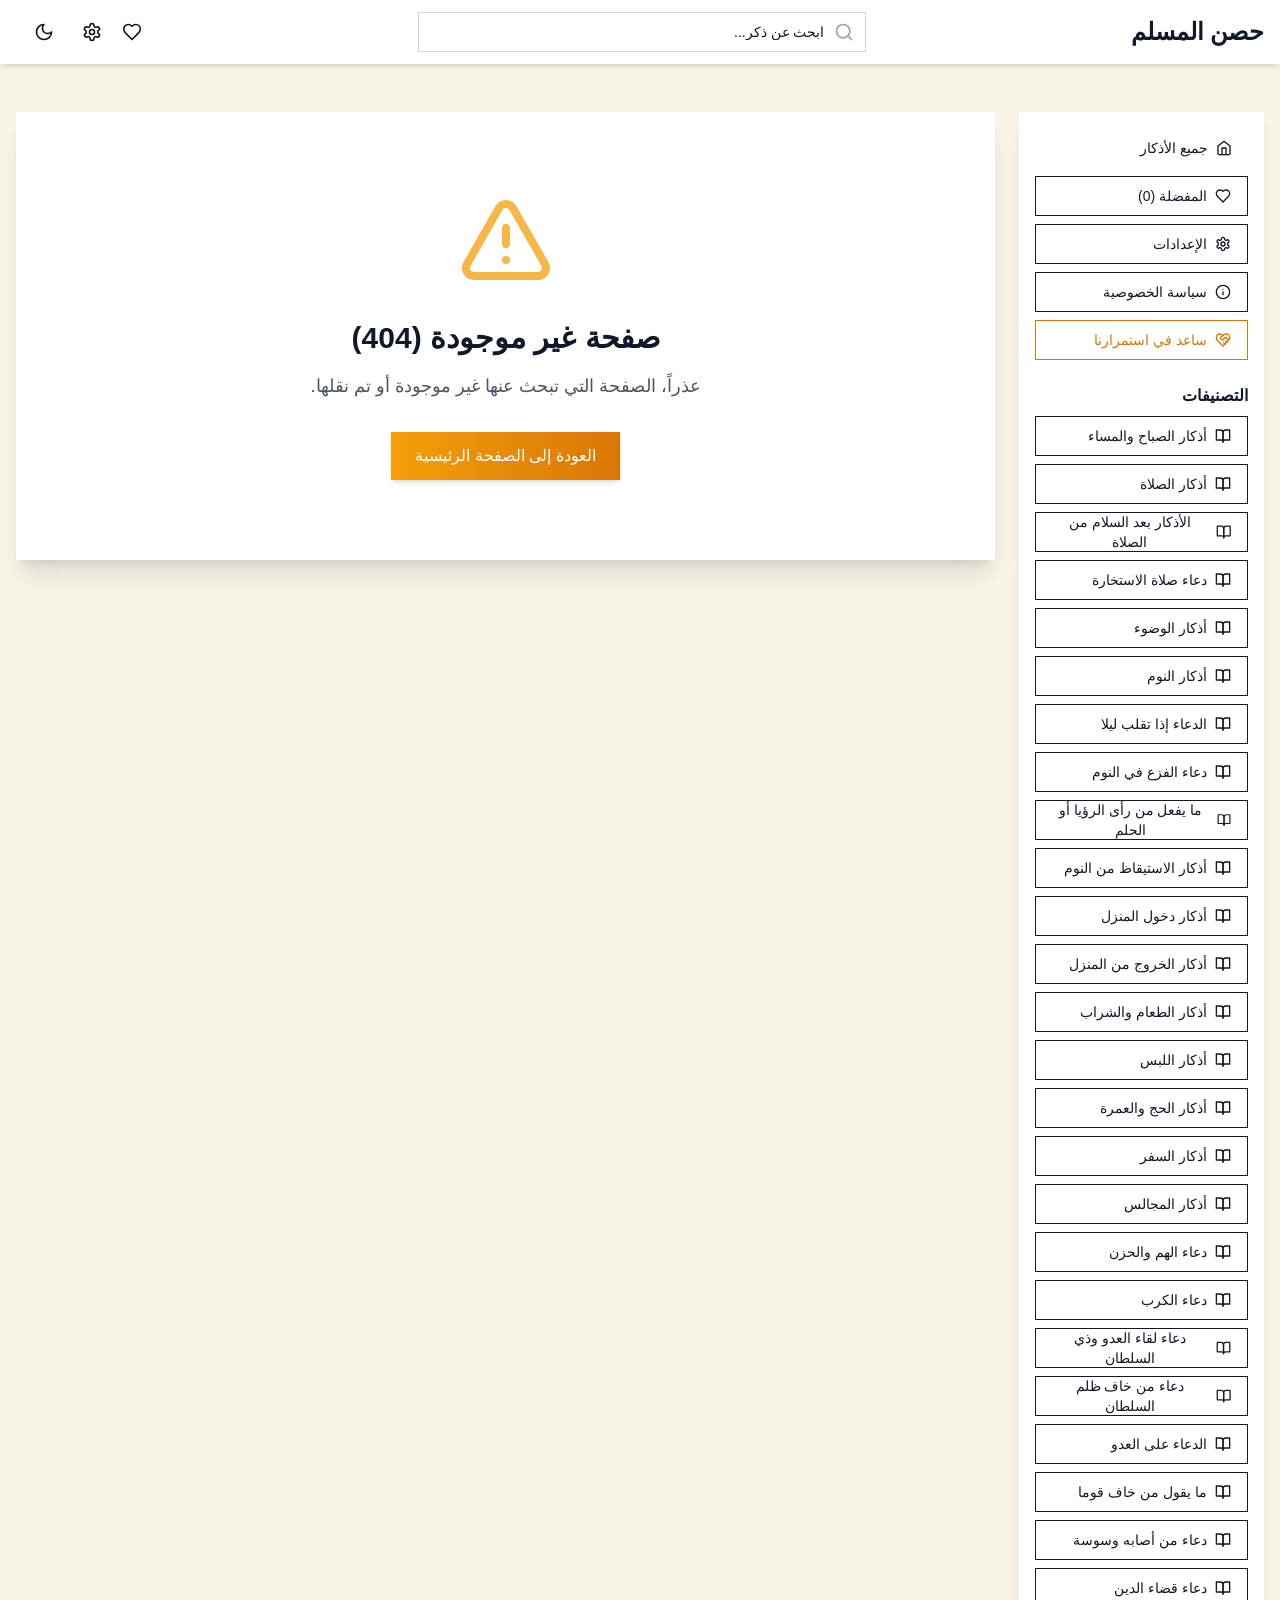
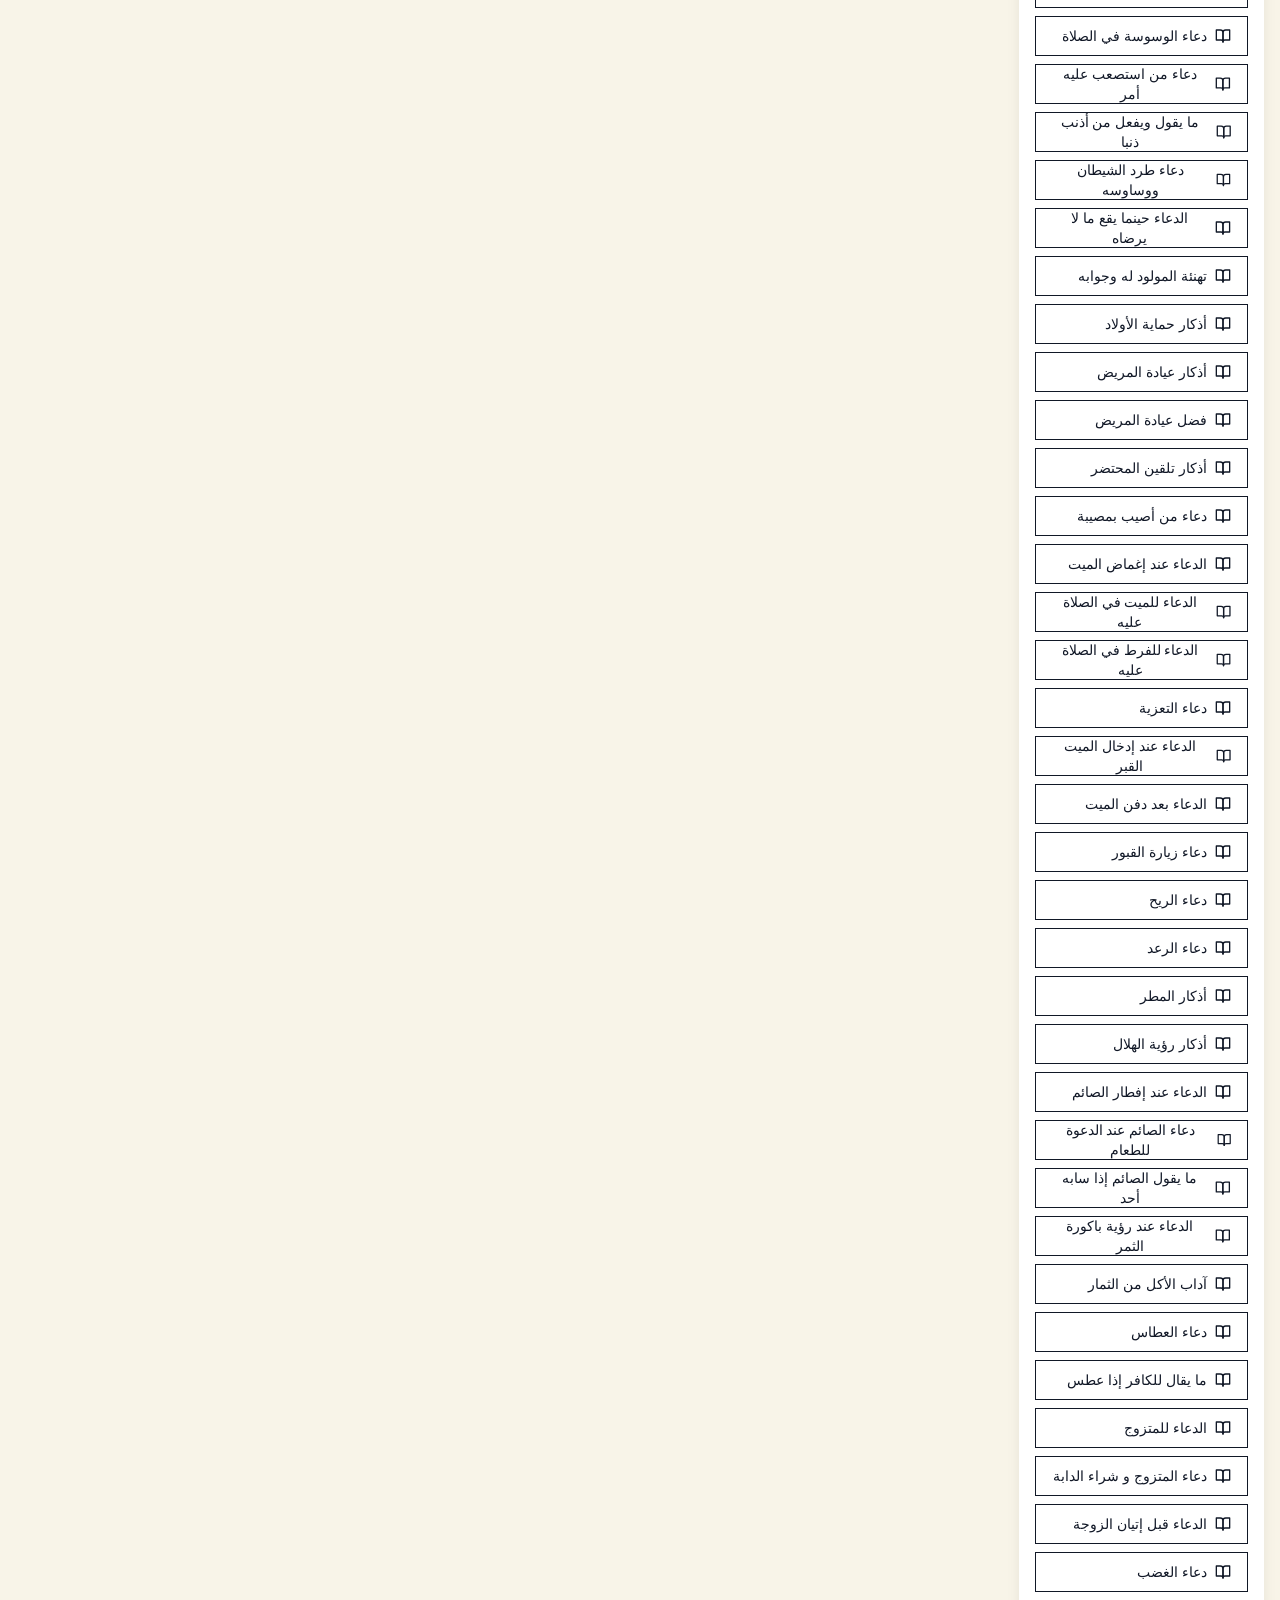
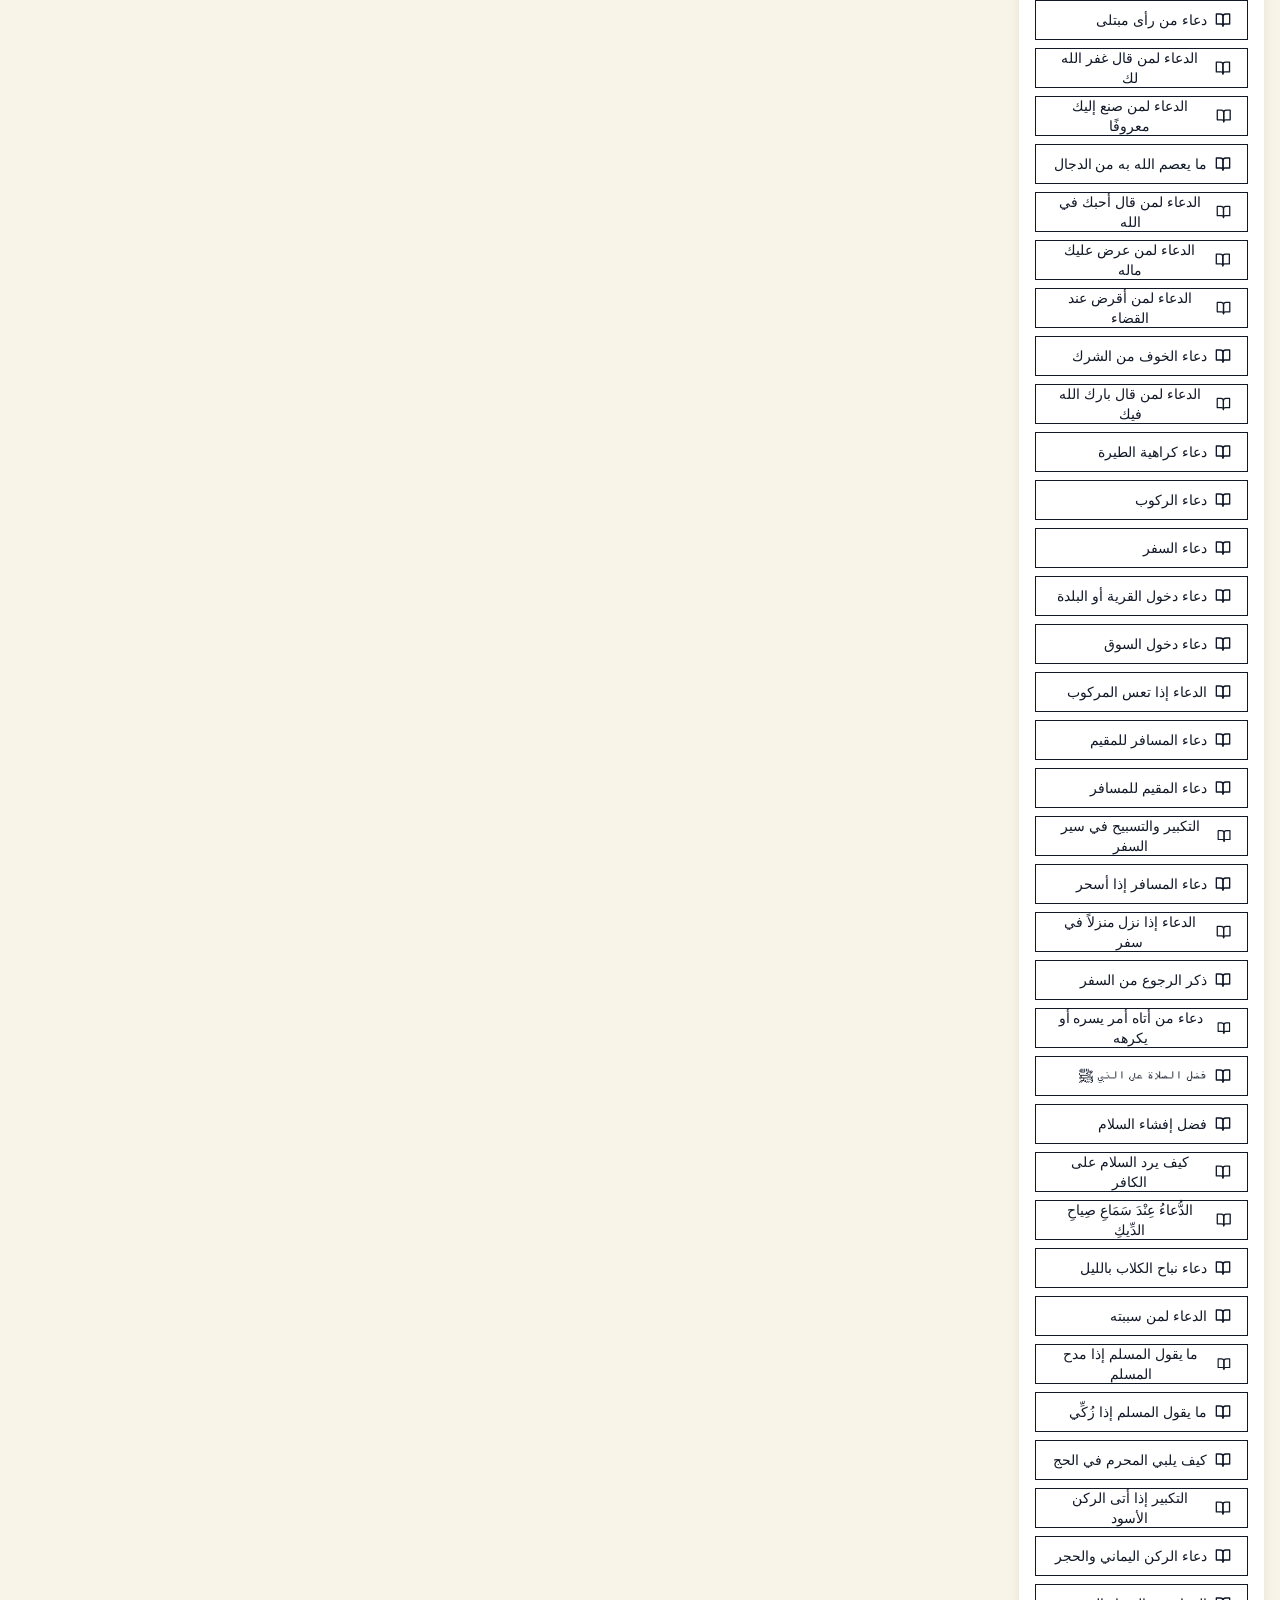
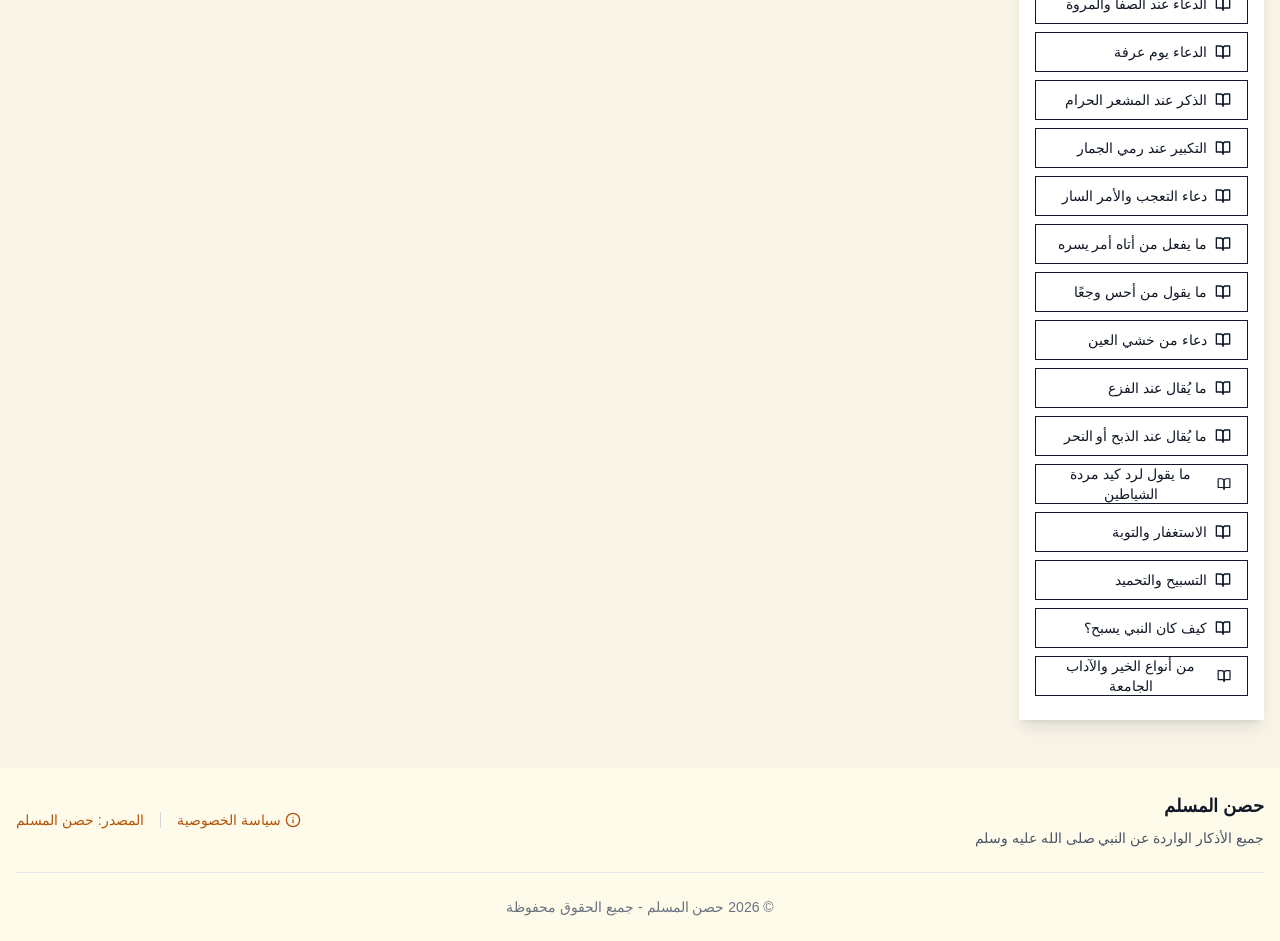
==== commit 16f6d4ec: "Updates" ====
--- a/index.html
+++ b/index.html
@@ -1,4 +1,8 @@
-<!DOCTYPE html><html lang="ar" style="--zikr-font-size:1rem"><head><script type="module">function handleViteError(node) {
+<!doctype html>
+<html lang="ar">
+<head>
+  <script type="module">
+  function handleViteError(node) {
     var shadowRoot = node.shadowRoot;
     if (!shadowRoot) return;
 
@@ -26,7 +30,10 @@
         }
       });
     });
-  }).observe(document.documentElement, { childList: true, subtree: true });</script><script type="module">window.addEventListener('error', function(event) {
+  }).observe(document.documentElement, { childList: true, subtree: true });
+  </script>
+  <script type="module">
+  window.addEventListener('error', function(event) {
     var message = event.message;
     var filename = event.filename;
     var lineno = event.lineno;
@@ -44,7 +51,10 @@
         stack: stack
       }
     }, '*');
-  });</script><script type="module">var originalConsoleError = console.error;
+  });
+  </script>
+  <script type="module">
+  var originalConsoleError = console.error;
   console.error = function() {
     originalConsoleError.apply(console, arguments);
     var args = Array.prototype.slice.call(arguments);
@@ -66,4 +76,58 @@
       type: 'console-error',
       error: errorData
     }, '*');
-  };</script><meta charset="UTF-8"><link href="/Muslim/assets/mosque.CPaE6hTo.ico" rel="icon" type="image/x-icon"><meta content="Muhamad Ammar" name="author"><meta content="width=device-width,initial-scale=1" name="viewport"><meta content="CIETC6bJu7nXx1OzOwGrwLpMxLHogMNFerej4CpBDoc" name="google-site-verification"><meta content="EFFB3F46C6D7D4BEB32FE31866675B30" name="msvalidate.01"><title>Muslim</title><meta content="Muslim - موقع أذكار وأدعية إسلامية يومية بواجهة سهلة وسريعة. Islamic daily azkar and duas website." name="description"><meta content="أذكار الصباح والمساء, أذكار اللباس, أذكار دخول وخروج الخلاء, أذكار الصلاة, أذكار النوم, أذكار الوضوء, أذكار الحج والعمرة, أذكار السفر, أذكار الطعام والشراب, أدعية إسلامية, أذكار يومية, حصن المسلم" name="keywords"><meta content="Muslim" property="og:title"><meta content="Muslim - موقع أذكار وأدعية إسلامية يومية بواجهة سهلة وسريعة." property="og:description"><meta content="website" property="og:type"><meta content="https://dashing-starburst-d2dad7.netlify.app/mosque.png" property="og:image"><meta content="ar_AR" property="og:locale"><meta content="summary" name="twitter:card"><meta content="Muslim" name="twitter:title"><meta content="Muslim - موقع أذكار وأدعية إسلامية يومية بواجهة سهلة وسريعة." name="twitter:description"><meta content="https://dashing-starburst-d2dad7.netlify.app/mosque.png" name="twitter:image"><meta content="Muslim" name="application-name"><script type="module" crossorigin="" src="/Muslim/js/index.Snup3lHX.js"></script><style type="text/css">*,:after,:before{--tw-border-spacing-x:0;--tw-border-spacing-y:0;--tw-translate-x:0;--tw-translate-y:0;--tw-rotate:0;--tw-skew-x:0;--tw-skew-y:0;--tw-scale-x:1;--tw-scale-y:1;--tw-scroll-snap-strictness:proximity;--tw-ring-offset-width:0px;--tw-ring-offset-color:#fff;--tw-ring-color:rgb(59 130 246 / .5);--tw-ring-offset-shadow:0 0 #0000;--tw-ring-shadow:0 0 #0000;--tw-shadow:0 0 #0000;--tw-shadow-colored:0 0 #0000}::backdrop{--tw-border-spacing-x:0;--tw-border-spacing-y:0;--tw-translate-x:0;--tw-translate-y:0;--tw-rotate:0;--tw-skew-x:0;--tw-skew-y:0;--tw-scale-x:1;--tw-scale-y:1;--tw-scroll-snap-strictness:proximity;--tw-ring-offset-width:0px;--tw-ring-offset-color:#fff;--tw-ring-color:rgb(59 130 246 / .5);--tw-ring-offset-shadow:0 0 #0000;--tw-ring-shadow:0 0 #0000;--tw-shadow:0 0 #0000;--tw-shadow-colored:0 0 #0000}*,:after,:before{box-sizing:border-box;border-width:0;border-style:solid;border-color:#e5e7eb}:after,:before{--tw-content:""}:host,html{line-height:1.5;-webkit-text-size-adjust:100%;-moz-tab-size:4;-o-tab-size:4;tab-size:4;font-family:ui-sans-serif,system-ui,sans-serif,"Apple Color Emoji","Segoe UI Emoji",Segoe UI Symbol,"Noto Color Emoji";font-feature-settings:normal;font-variation-settings:normal;-webkit-tap-highlight-color:transparent}body{margin:0;line-height:inherit}hr{height:0;color:inherit;border-top-width:1px}abbr:where([title]){-webkit-text-decoration:underline dotted;text-decoration:underline dotted}h1,h2,h3,h4,h5,h6{font-size:inherit;font-weight:inherit}a{color:inherit;text-decoration:inherit}b,strong{font-weight:bolder}code,kbd,pre,samp{font-family:ui-monospace,SFMono-Regular,Menlo,Monaco,Consolas,Liberation Mono,Courier New,monospace;font-feature-settings:normal;font-variation-settings:normal;font-size:1em}small{font-size:80%}sub,sup{font-size:75%;line-height:0;position:relative;vertical-align:baseline}sub{bottom:-.25em}sup{top:-.5em}table{text-indent:0;border-color:inherit;border-collapse:collapse}button,input,optgroup,select,textarea{font-family:inherit;font-feature-settings:inherit;font-variation-settings:inherit;font-size:100%;font-weight:inherit;line-height:inherit;letter-spacing:inherit;color:inherit;margin:0;padding:0}button,select{text-transform:none}button,input:where([type=button]),input:where([type=reset]),input:where([type=submit]){-webkit-appearance:button;background-color:transparent;background-image:none}:-moz-focusring{outline:auto}:-moz-ui-invalid{box-shadow:none}progress{vertical-align:baseline}::-webkit-inner-spin-button,::-webkit-outer-spin-button{height:auto}[type=search]{-webkit-appearance:textfield;outline-offset:-2px}::-webkit-search-decoration{-webkit-appearance:none}::-webkit-file-upload-button{-webkit-appearance:button;font:inherit}summary{display:list-item}blockquote,dd,dl,figure,h1,h2,h3,h4,h5,h6,hr,p,pre{margin:0}fieldset{margin:0;padding:0}legend{padding:0}menu,ol,ul{list-style:none;margin:0;padding:0}dialog{padding:0}textarea{resize:vertical}input::-moz-placeholder,textarea::-moz-placeholder{opacity:1;color:#9ca3af}input::placeholder,textarea::placeholder{opacity:1;color:#9ca3af}[role=button],button{cursor:pointer}:disabled{cursor:default}audio,canvas,embed,iframe,img,object,svg,video{display:block;vertical-align:middle}img,video{max-width:100%;height:auto}[hidden]:where(:not([hidden=until-found])){display:none}.container{width:100%;margin-right:auto;margin-left:auto;padding-right:2rem;padding-left:2rem}@media (min-width:1400px){.container{max-width:1400px}}.pointer-events-auto{pointer-events:auto}.fixed{position:fixed}.absolute{position:absolute}.relative{position:relative}.sticky{position:sticky}.inset-0{inset:0}.-right-1{right:-.25rem}.-top-1{top:-.25rem}.left-2{left:.5rem}.left-\[50\%\]{left:50%}.right-2{right:.5rem}.right-3{right:.75rem}.top-0{top:0}.top-1\/2{top:50%}.top-2{top:.5rem}.top-24{top:6rem}.top-\[50\%\]{top:50%}.z-40{z-index:40}.z-50{z-index:50}.z-\[100\]{z-index:100}.-mx-1{margin-left:-.25rem;margin-right:-.25rem}.mx-1{margin-left:.25rem;margin-right:.25rem}.mx-4{margin-left:1rem;margin-right:1rem}.mx-auto{margin-left:auto;margin-right:auto}.my-1{margin-top:.25rem;margin-bottom:.25rem}.mb-2{margin-bottom:.5rem}.mb-3{margin-bottom:.75rem}.mb-4{margin-bottom:1rem}.mb-6{margin-bottom:1.5rem}.mb-8{margin-bottom:2rem}.ml-1{margin-left:.25rem}.ml-2{margin-left:.5rem}.ml-auto{margin-left:auto}.mr-1{margin-right:.25rem}.mr-2{margin-right:.5rem}.mt-2{margin-top:.5rem}.mt-4{margin-top:1rem}.mt-6{margin-top:1.5rem}.mt-8{margin-top:2rem}.line-clamp-2{overflow:hidden;display:-webkit-box;-webkit-box-orient:vertical;-webkit-line-clamp:2}.block{display:block}.inline-block{display:inline-block}.flex{display:flex}.inline-flex{display:inline-flex}.grid{display:grid}.hidden{display:none}.h-10{height:2.5rem}.h-11{height:2.75rem}.h-16{height:4rem}.h-2{height:.5rem}.h-24{height:6rem}.h-3{height:.75rem}.h-3\.5{height:.875rem}.h-4{height:1rem}.h-5{height:1.25rem}.h-6{height:1.5rem}.h-8{height:2rem}.h-9{height:2.25rem}.h-auto{height:auto}.h-full{height:100%}.h-px{height:1px}.max-h-screen{max-height:100vh}.min-h-screen{min-height:100vh}.w-10{width:2.5rem}.w-16{width:4rem}.w-2{width:.5rem}.w-24{width:6rem}.w-3{width:.75rem}.w-3\.5{width:.875rem}.w-3\/4{width:75%}.w-4{width:1rem}.w-5{width:1.25rem}.w-6{width:1.5rem}.w-8{width:2rem}.w-full{width:100%}.min-w-\[8rem\]{min-width:8rem}.max-w-3xl{max-width:48rem}.max-w-4xl{max-width:56rem}.max-w-lg{max-width:32rem}.max-w-md{max-width:28rem}.flex-1{flex:1 1 0%}.shrink-0{flex-shrink:0}.flex-grow,.grow{flex-grow:1}.-translate-y-1\/2{--tw-translate-y:-50%;transform:translate(var(--tw-translate-x),var(--tw-translate-y)) rotate(var(--tw-rotate)) skew(var(--tw-skew-x)) skewY(var(--tw-skew-y)) scaleX(var(--tw-scale-x)) scaleY(var(--tw-scale-y))}.translate-x-\[-50\%\]{--tw-translate-x:-50%;transform:translate(var(--tw-translate-x),var(--tw-translate-y)) rotate(var(--tw-rotate)) skew(var(--tw-skew-x)) skewY(var(--tw-skew-y)) scaleX(var(--tw-scale-x)) scaleY(var(--tw-scale-y))}.translate-y-\[-50\%\]{--tw-translate-y:-50%;transform:translate(var(--tw-translate-x),var(--tw-translate-y)) rotate(var(--tw-rotate)) skew(var(--tw-skew-x)) skewY(var(--tw-skew-y)) scaleX(var(--tw-scale-x)) scaleY(var(--tw-scale-y))}.transform{transform:translate(var(--tw-translate-x),var(--tw-translate-y)) rotate(var(--tw-rotate)) skew(var(--tw-skew-x)) skewY(var(--tw-skew-y)) scaleX(var(--tw-scale-x)) scaleY(var(--tw-scale-y))}.cursor-default{cursor:default}.cursor-pointer{cursor:pointer}.touch-none{touch-action:none}.select-none{-webkit-user-select:none;-moz-user-select:none;user-select:none}.list-disc{list-style-type:disc}.grid-cols-1{grid-template-columns:repeat(1,minmax(0,1fr))}.flex-col{flex-direction:column}.flex-col-reverse{flex-direction:column-reverse}.flex-wrap{flex-wrap:wrap}.items-start{align-items:flex-start}.items-center{align-items:center}.justify-start{justify-content:flex-start}.justify-center{justify-content:center}.justify-between{justify-content:space-between}.gap-1{gap:.25rem}.gap-2{gap:.5rem}.gap-4{gap:1rem}.gap-6{gap:1.5rem}.space-x-2>:not([hidden])~:not([hidden]){--tw-space-x-reverse:0;margin-right:calc(.5rem * var(--tw-space-x-reverse));margin-left:calc(.5rem * calc(1 - var(--tw-space-x-reverse)))}.space-x-3>:not([hidden])~:not([hidden]){--tw-space-x-reverse:0;margin-right:calc(.75rem * var(--tw-space-x-reverse));margin-left:calc(.75rem * calc(1 - var(--tw-space-x-reverse)))}.space-x-4>:not([hidden])~:not([hidden]){--tw-space-x-reverse:0;margin-right:calc(1rem * var(--tw-space-x-reverse));margin-left:calc(1rem * calc(1 - var(--tw-space-x-reverse)))}.space-x-6>:not([hidden])~:not([hidden]){--tw-space-x-reverse:0;margin-right:calc(1.5rem * var(--tw-space-x-reverse));margin-left:calc(1.5rem * calc(1 - var(--tw-space-x-reverse)))}.space-y-1\.5>:not([hidden])~:not([hidden]){--tw-space-y-reverse:0;margin-top:calc(.375rem * calc(1 - var(--tw-space-y-reverse)));margin-bottom:calc(.375rem * var(--tw-space-y-reverse))}.space-y-2>:not([hidden])~:not([hidden]){--tw-space-y-reverse:0;margin-top:calc(.5rem * calc(1 - var(--tw-space-y-reverse)));margin-bottom:calc(.5rem * var(--tw-space-y-reverse))}.space-y-4>:not([hidden])~:not([hidden]){--tw-space-y-reverse:0;margin-top:calc(1rem * calc(1 - var(--tw-space-y-reverse)));margin-bottom:calc(1rem * var(--tw-space-y-reverse))}.space-y-6>:not([hidden])~:not([hidden]){--tw-space-y-reverse:0;margin-top:calc(1.5rem * calc(1 - var(--tw-space-y-reverse)));margin-bottom:calc(1.5rem * var(--tw-space-y-reverse))}.space-y-8>:not([hidden])~:not([hidden]){--tw-space-y-reverse:0;margin-top:calc(2rem * calc(1 - var(--tw-space-y-reverse)));margin-bottom:calc(2rem * var(--tw-space-y-reverse))}.space-x-reverse>:not([hidden])~:not([hidden]){--tw-space-x-reverse:1}.self-start{align-self:flex-start}.overflow-hidden{overflow:hidden}.overflow-y-auto{overflow-y:auto}.whitespace-pre-line{white-space:pre-line}.rounded{border-radius:.25rem}.rounded-full{border-radius:9999px}.rounded-lg{border-radius:var(--radius)}.rounded-md{border-radius:calc(var(--radius) - 2px)}.rounded-sm{border-radius:calc(var(--radius) - 4px)}.border{border-width:1px}.border-2{border-width:2px}.border-r{border-right-width:1px}.border-t{border-top-width:1px}.border-amber-500{--tw-border-opacity:1;border-color:rgb(245 158 11 / var(--tw-border-opacity,1))}.border-destructive{border-color:hsl(var(--destructive))}.border-gray-200{--tw-border-opacity:1;border-color:rgb(229 231 235 / var(--tw-border-opacity,1))}.border-gray-300{--tw-border-opacity:1;border-color:rgb(209 213 219 / var(--tw-border-opacity,1))}.border-gray-500{--tw-border-opacity:1;border-color:rgb(107 114 128 / var(--tw-border-opacity,1))}.border-gray-600{--tw-border-opacity:1;border-color:rgb(75 85 99 / var(--tw-border-opacity,1))}.border-gray-700{--tw-border-opacity:1;border-color:rgb(55 65 81 / var(--tw-border-opacity,1))}.border-green-500{--tw-border-opacity:1;border-color:rgb(34 197 94 / var(--tw-border-opacity,1))}.border-input{border-color:hsl(var(--input))}.border-primary{border-color:hsl(var(--primary))}.border-red-500{--tw-border-opacity:1;border-color:rgb(239 68 68 / var(--tw-border-opacity,1))}.bg-\[\#f8f4e8\]{--tw-bg-opacity:1;background-color:rgb(248 244 232 / var(--tw-bg-opacity,1))}.bg-amber-100{--tw-bg-opacity:1;background-color:rgb(254 243 199 / var(--tw-bg-opacity,1))}.bg-amber-50{--tw-bg-opacity:1;background-color:rgb(255 251 235 / var(--tw-bg-opacity,1))}.bg-amber-500{--tw-bg-opacity:1;background-color:rgb(245 158 11 / var(--tw-bg-opacity,1))}.bg-amber-600{--tw-bg-opacity:1;background-color:rgb(217 119 6 / var(--tw-bg-opacity,1))}.bg-amber-700{--tw-bg-opacity:1;background-color:rgb(180 83 9 / var(--tw-bg-opacity,1))}.bg-amber-800{--tw-bg-opacity:1;background-color:rgb(146 64 14 / var(--tw-bg-opacity,1))}.bg-background{background-color:hsl(var(--background))}.bg-black{--tw-bg-opacity:1;background-color:rgb(0 0 0 / var(--tw-bg-opacity,1))}.bg-black\/80{background-color:#000c}.bg-card{background-color:hsl(var(--card))}.bg-destructive{background-color:hsl(var(--destructive))}.bg-gray-200{--tw-bg-opacity:1;background-color:rgb(229 231 235 / var(--tw-bg-opacity,1))}.bg-gray-700{--tw-bg-opacity:1;background-color:rgb(55 65 81 / var(--tw-bg-opacity,1))}.bg-gray-800{--tw-bg-opacity:1;background-color:rgb(31 41 55 / var(--tw-bg-opacity,1))}.bg-gray-900{--tw-bg-opacity:1;background-color:rgb(17 24 39 / var(--tw-bg-opacity,1))}.bg-muted{background-color:hsl(var(--muted))}.bg-popover{background-color:hsl(var(--popover))}.bg-primary{background-color:hsl(var(--primary))}.bg-red-500{--tw-bg-opacity:1;background-color:rgb(239 68 68 / var(--tw-bg-opacity,1))}.bg-secondary{background-color:hsl(var(--secondary))}.bg-transparent{background-color:transparent}.bg-white{--tw-bg-opacity:1;background-color:rgb(255 255 255 / var(--tw-bg-opacity,1))}.bg-opacity-50{--tw-bg-opacity:.5}.bg-gradient-to-r{background-image:linear-gradient(to right,var(--tw-gradient-stops))}.from-amber-500{--tw-gradient-from:#f59e0b var(--tw-gradient-from-position);--tw-gradient-to:rgb(245 158 11 / 0) var(--tw-gradient-to-position);--tw-gradient-stops:var(--tw-gradient-from),var(--tw-gradient-to)}.to-amber-600{--tw-gradient-to:#d97706 var(--tw-gradient-to-position)}.fill-current{fill:currentColor}.fill-red-500{fill:#ef4444}.p-0{padding:0}.p-1{padding:.25rem}.p-2{padding:.5rem}.p-3{padding:.75rem}.p-4{padding:1rem}.p-6{padding:1.5rem}.px-12{padding-left:3rem;padding-right:3rem}.px-2{padding-left:.5rem;padding-right:.5rem}.px-3{padding-left:.75rem;padding-right:.75rem}.px-4{padding-left:1rem;padding-right:1rem}.px-6{padding-left:1.5rem;padding-right:1.5rem}.px-8{padding-left:2rem;padding-right:2rem}.py-1{padding-top:.25rem;padding-bottom:.25rem}.py-1\.5{padding-top:.375rem;padding-bottom:.375rem}.py-12{padding-top:3rem;padding-bottom:3rem}.py-2{padding-top:.5rem;padding-bottom:.5rem}.py-20{padding-top:5rem;padding-bottom:5rem}.py-3{padding-top:.75rem;padding-bottom:.75rem}.py-4{padding-top:1rem;padding-bottom:1rem}.py-6{padding-top:1.5rem;padding-bottom:1.5rem}.py-8{padding-top:2rem;padding-bottom:2rem}.pb-3{padding-bottom:.75rem}.pl-5{padding-left:1.25rem}.pl-8{padding-left:2rem}.pr-10{padding-right:2.5rem}.pr-2{padding-right:.5rem}.pr-8{padding-right:2rem}.pt-0{padding-top:0}.pt-4{padding-top:1rem}.pt-6{padding-top:1.5rem}.text-center{text-align:center}.text-right{text-align:right}.text-2xl{font-size:1.5rem;line-height:2rem}.text-3xl{font-size:1.875rem;line-height:2.25rem}.text-lg{font-size:1.125rem;line-height:1.75rem}.text-sm{font-size:.875rem;line-height:1.25rem}.text-xl{font-size:1.25rem;line-height:1.75rem}.text-xs{font-size:.75rem;line-height:1rem}.font-bold{font-weight:700}.font-medium{font-weight:500}.font-semibold{font-weight:600}.leading-loose{line-height:2}.leading-none{line-height:1}.leading-relaxed{line-height:1.625}.tracking-tight{letter-spacing:-.025em}.tracking-widest{letter-spacing:.1em}.text-amber-100{--tw-text-opacity:1;color:rgb(254 243 199 / var(--tw-text-opacity,1))}.text-amber-300{--tw-text-opacity:1;color:rgb(252 211 77 / var(--tw-text-opacity,1))}.text-amber-400{--tw-text-opacity:1;color:rgb(251 191 36 / var(--tw-text-opacity,1))}.text-amber-500{--tw-text-opacity:1;color:rgb(245 158 11 / var(--tw-text-opacity,1))}.text-amber-600{--tw-text-opacity:1;color:rgb(217 119 6 / var(--tw-text-opacity,1))}.text-amber-700{--tw-text-opacity:1;color:rgb(180 83 9 / var(--tw-text-opacity,1))}.text-amber-800{--tw-text-opacity:1;color:rgb(146 64 14 / var(--tw-text-opacity,1))}.text-card-foreground{color:hsl(var(--card-foreground))}.text-destructive-foreground{color:hsl(var(--destructive-foreground))}.text-foreground\/50{color:hsl(var(--foreground) / .5)}.text-gray-200{--tw-text-opacity:1;color:rgb(229 231 235 / var(--tw-text-opacity,1))}.text-gray-300{--tw-text-opacity:1;color:rgb(209 213 219 / var(--tw-text-opacity,1))}.text-gray-400{--tw-text-opacity:1;color:rgb(156 163 175 / var(--tw-text-opacity,1))}.text-gray-500{--tw-text-opacity:1;color:rgb(107 114 128 / var(--tw-text-opacity,1))}.text-gray-600{--tw-text-opacity:1;color:rgb(75 85 99 / var(--tw-text-opacity,1))}.text-gray-700{--tw-text-opacity:1;color:rgb(55 65 81 / var(--tw-text-opacity,1))}.text-gray-800{--tw-text-opacity:1;color:rgb(31 41 55 / var(--tw-text-opacity,1))}.text-gray-900{--tw-text-opacity:1;color:rgb(17 24 39 / var(--tw-text-opacity,1))}.text-green-500{--tw-text-opacity:1;color:rgb(34 197 94 / var(--tw-text-opacity,1))}.text-muted-foreground{color:hsl(var(--muted-foreground))}.text-popover-foreground{color:hsl(var(--popover-foreground))}.text-primary{color:hsl(var(--primary))}.text-primary-foreground{color:hsl(var(--primary-foreground))}.text-red-500{--tw-text-opacity:1;color:rgb(239 68 68 / var(--tw-text-opacity,1))}.text-secondary-foreground{color:hsl(var(--secondary-foreground))}.text-white{--tw-text-opacity:1;color:rgb(255 255 255 / var(--tw-text-opacity,1))}.underline-offset-4{text-underline-offset:4px}.placeholder-gray-400::-moz-placeholder{--tw-placeholder-opacity:1;color:rgb(156 163 175 / var(--tw-placeholder-opacity,1))}.placeholder-gray-400::placeholder{--tw-placeholder-opacity:1;color:rgb(156 163 175 / var(--tw-placeholder-opacity,1))}.opacity-0{opacity:0}.opacity-50{opacity:.5}.opacity-60{opacity:.6}.opacity-75{opacity:.75}.opacity-90{opacity:.9}.shadow-lg{--tw-shadow:0 10px 15px -3px rgb(0 0 0 / .1),0 4px 6px -4px rgb(0 0 0 / .1);--tw-shadow-colored:0 10px 15px -3px var(--tw-shadow-color),0 4px 6px -4px var(--tw-shadow-color);box-shadow:var(--tw-ring-offset-shadow,0 0 #0000),var(--tw-ring-shadow,0 0 #0000),var(--tw-shadow)}.shadow-md{--tw-shadow:0 4px 6px -1px rgb(0 0 0 / .1),0 2px 4px -2px rgb(0 0 0 / .1);--tw-shadow-colored:0 4px 6px -1px var(--tw-shadow-color),0 2px 4px -2px var(--tw-shadow-color);box-shadow:var(--tw-ring-offset-shadow,0 0 #0000),var(--tw-ring-shadow,0 0 #0000),var(--tw-shadow)}.shadow-sm{--tw-shadow:0 1px 2px 0 rgb(0 0 0 / .05);--tw-shadow-colored:0 1px 2px 0 var(--tw-shadow-color);box-shadow:var(--tw-ring-offset-shadow,0 0 #0000),var(--tw-ring-shadow,0 0 #0000),var(--tw-shadow)}.shadow-xl{--tw-shadow:0 20px 25px -5px rgb(0 0 0 / .1),0 8px 10px -6px rgb(0 0 0 / .1);--tw-shadow-colored:0 20px 25px -5px var(--tw-shadow-color),0 8px 10px -6px var(--tw-shadow-color);box-shadow:var(--tw-ring-offset-shadow,0 0 #0000),var(--tw-ring-shadow,0 0 #0000),var(--tw-shadow)}.outline-none{outline:2px solid transparent;outline-offset:2px}.outline{outline-style:solid}.ring-green-500{--tw-ring-opacity:1;--tw-ring-color:rgb(34 197 94 / var(--tw-ring-opacity, 1))}.ring-offset-background{--tw-ring-offset-color:hsl(var(--background))}.filter{filter:var(--tw-blur) var(--tw-brightness) var(--tw-contrast) var(--tw-grayscale) var(--tw-hue-rotate) var(--tw-invert) var(--tw-saturate) var(--tw-sepia) var(--tw-drop-shadow)}.transition{transition-property:color,background-color,border-color,text-decoration-color,fill,stroke,opacity,box-shadow,transform,filter,-webkit-backdrop-filter;transition-property:color,background-color,border-color,text-decoration-color,fill,stroke,opacity,box-shadow,transform,filter,backdrop-filter;transition-property:color,background-color,border-color,text-decoration-color,fill,stroke,opacity,box-shadow,transform,filter,backdrop-filter,-webkit-backdrop-filter;transition-timing-function:cubic-bezier(.4,0,.2,1);transition-duration:.15s}.transition-all{transition-property:all;transition-timing-function:cubic-bezier(.4,0,.2,1);transition-duration:.15s}.transition-colors{transition-property:color,background-color,border-color,text-decoration-color,fill,stroke;transition-timing-function:cubic-bezier(.4,0,.2,1);transition-duration:.15s}.transition-opacity{transition-property:opacity;transition-timing-function:cubic-bezier(.4,0,.2,1);transition-duration:.15s}.duration-200{transition-duration:.2s}.duration-300{transition-duration:.3s}@keyframes enter{0%{opacity:var(--tw-enter-opacity,1);transform:translate3d(var(--tw-enter-translate-x,0),var(--tw-enter-translate-y,0),0) scale3d(var(--tw-enter-scale,1),var(--tw-enter-scale,1),var(--tw-enter-scale,1)) rotate(var(--tw-enter-rotate,0))}}@keyframes exit{to{opacity:var(--tw-exit-opacity,1);transform:translate3d(var(--tw-exit-translate-x,0),var(--tw-exit-translate-y,0),0) scale3d(var(--tw-exit-scale,1),var(--tw-exit-scale,1),var(--tw-exit-scale,1)) rotate(var(--tw-exit-rotate,0))}}.duration-200{animation-duration:.2s}.duration-300{animation-duration:.3s}:root{--zikr-font-size:1rem}body{--tw-bg-opacity:1;background-color:rgb(248 244 232 / var(--tw-bg-opacity,1));--tw-text-opacity:1;color:rgb(17 24 39 / var(--tw-text-opacity,1));font-family:Tajawal,sans-serif;direction:rtl}.dark body{--tw-bg-opacity:1;background-color:rgb(17 24 39 / var(--tw-bg-opacity,1));--tw-text-opacity:1;color:rgb(255 255 255 / var(--tw-text-opacity,1))}.islamic-font-style{font-family:Lateef,serif;font-weight:700}.islamic-border{border:2px solid;border-image-slice:1;border-image-source:linear-gradient(to right,#b8860b,#daa520);position:relative}.islamic-border:after,.islamic-border:before{content:"";position:absolute;width:10px;height:10px;background:linear-gradient(to right,#b8860b,#daa520)}.islamic-border:before{top:-5px;right:-5px;transform:rotate(45deg)}.islamic-border:after{bottom:-5px;left:-5px;transform:rotate(45deg)}.zikr-card{transition:transform .3s ease,box-shadow .3s ease}.zikr-card:hover{transform:translateY(-5px);box-shadow:0 10px 20px #0000001a}.dark .zikr-card:hover{box-shadow:0 10px 20px #ffffff0d}.counter-badge{border-radius:9999px;--tw-bg-opacity:1;background-color:rgb(245 158 11 / var(--tw-bg-opacity,1));padding:.25rem .5rem;font-size:.75rem;line-height:1rem;font-weight:700;--tw-text-opacity:1;color:rgb(255 255 255 / var(--tw-text-opacity,1));--tw-shadow:0 1px 3px 0 rgb(0 0 0 / .1),0 1px 2px -1px rgb(0 0 0 / .1);--tw-shadow-colored:0 1px 3px 0 var(--tw-shadow-color),0 1px 2px -1px var(--tw-shadow-color);box-shadow:var(--tw-ring-offset-shadow,0 0 #0000),var(--tw-ring-shadow,0 0 #0000),var(--tw-shadow)}.dark .counter-badge{--tw-bg-opacity:1;background-color:rgb(217 119 6 / var(--tw-bg-opacity,1))}.zikr-content-text{font-size:var(--zikr-font-size)}.file\:border-0::file-selector-button{border-width:0}.file\:bg-transparent::file-selector-button{background-color:transparent}.file\:text-sm::file-selector-button{font-size:.875rem;line-height:1.25rem}.file\:font-medium::file-selector-button{font-weight:500}.placeholder\:text-muted-foreground::-moz-placeholder{color:hsl(var(--muted-foreground))}.placeholder\:text-muted-foreground::placeholder{color:hsl(var(--muted-foreground))}.hover\:scale-105:hover{--tw-scale-x:1.05;--tw-scale-y:1.05;transform:translate(var(--tw-translate-x),var(--tw-translate-y)) rotate(var(--tw-rotate)) skew(var(--tw-skew-x)) skewY(var(--tw-skew-y)) scaleX(var(--tw-scale-x)) scaleY(var(--tw-scale-y))}.hover\:\!bg-gray-100:hover{--tw-bg-opacity:1!important;background-color:rgb(243 244 246 / var(--tw-bg-opacity,1))!important}.hover\:\!bg-gray-700:hover{--tw-bg-opacity:1!important;background-color:rgb(55 65 81 / var(--tw-bg-opacity,1))!important}.hover\:bg-accent:hover{background-color:hsl(var(--accent))}.hover\:bg-amber-100\/70:hover{background-color:#fef3c7b3}.hover\:bg-amber-200:hover{--tw-bg-opacity:1;background-color:rgb(253 230 138 / var(--tw-bg-opacity,1))}.hover\:bg-amber-500:hover{--tw-bg-opacity:1;background-color:rgb(245 158 11 / var(--tw-bg-opacity,1))}.hover\:bg-amber-600:hover{--tw-bg-opacity:1;background-color:rgb(217 119 6 / var(--tw-bg-opacity,1))}.hover\:bg-amber-700:hover{--tw-bg-opacity:1;background-color:rgb(180 83 9 / var(--tw-bg-opacity,1))}.hover\:bg-amber-900:hover{--tw-bg-opacity:1;background-color:rgb(120 53 15 / var(--tw-bg-opacity,1))}.hover\:bg-destructive\/90:hover{background-color:hsl(var(--destructive) / .9)}.hover\:bg-gray-100:hover{--tw-bg-opacity:1;background-color:rgb(243 244 246 / var(--tw-bg-opacity,1))}.hover\:bg-gray-200:hover{--tw-bg-opacity:1;background-color:rgb(229 231 235 / var(--tw-bg-opacity,1))}.hover\:bg-gray-600:hover{--tw-bg-opacity:1;background-color:rgb(75 85 99 / var(--tw-bg-opacity,1))}.hover\:bg-gray-600\/70:hover{background-color:#4b5563b3}.hover\:bg-gray-700:hover{--tw-bg-opacity:1;background-color:rgb(55 65 81 / var(--tw-bg-opacity,1))}.hover\:bg-primary\/90:hover{background-color:hsl(var(--primary) / .9)}.hover\:bg-red-50:hover{--tw-bg-opacity:1;background-color:rgb(254 242 242 / var(--tw-bg-opacity,1))}.hover\:bg-secondary:hover{background-color:hsl(var(--secondary))}.hover\:bg-secondary\/80:hover{background-color:hsl(var(--secondary) / .8)}.hover\:from-amber-600:hover{--tw-gradient-from:#d97706 var(--tw-gradient-from-position);--tw-gradient-to:rgb(217 119 6 / 0) var(--tw-gradient-to-position);--tw-gradient-stops:var(--tw-gradient-from),var(--tw-gradient-to)}.hover\:to-amber-700:hover{--tw-gradient-to:#b45309 var(--tw-gradient-to-position)}.hover\:text-accent-foreground:hover{color:hsl(var(--accent-foreground))}.hover\:text-amber-300:hover{--tw-text-opacity:1;color:rgb(252 211 77 / var(--tw-text-opacity,1))}.hover\:text-amber-600:hover{--tw-text-opacity:1;color:rgb(217 119 6 / var(--tw-text-opacity,1))}.hover\:text-amber-700:hover{--tw-text-opacity:1;color:rgb(180 83 9 / var(--tw-text-opacity,1))}.hover\:text-foreground:hover{color:hsl(var(--foreground))}.hover\:underline:hover{text-decoration-line:underline}.hover\:shadow-lg:hover{--tw-shadow:0 10px 15px -3px rgb(0 0 0 / .1),0 4px 6px -4px rgb(0 0 0 / .1);--tw-shadow-colored:0 10px 15px -3px var(--tw-shadow-color),0 4px 6px -4px var(--tw-shadow-color);box-shadow:var(--tw-ring-offset-shadow,0 0 #0000),var(--tw-ring-shadow,0 0 #0000),var(--tw-shadow)}.focus\:\!bg-gray-100:focus{--tw-bg-opacity:1!important;background-color:rgb(243 244 246 / var(--tw-bg-opacity,1))!important}.focus\:\!bg-gray-700:focus{--tw-bg-opacity:1!important;background-color:rgb(55 65 81 / var(--tw-bg-opacity,1))!important}.focus\:bg-accent:focus{background-color:hsl(var(--accent))}.focus\:text-accent-foreground:focus{color:hsl(var(--accent-foreground))}.focus\:opacity-100:focus{opacity:1}.focus\:outline-none:focus{outline:2px solid transparent;outline-offset:2px}.focus\:ring-2:focus{--tw-ring-offset-shadow:var(--tw-ring-inset) 0 0 0 var(--tw-ring-offset-width) var(--tw-ring-offset-color);--tw-ring-shadow:var(--tw-ring-inset) 0 0 0 calc(2px + var(--tw-ring-offset-width)) var(--tw-ring-color);box-shadow:var(--tw-ring-offset-shadow),var(--tw-ring-shadow),var(--tw-shadow,0 0 #0000)}.focus\:ring-amber-500:focus{--tw-ring-opacity:1;--tw-ring-color:rgb(245 158 11 / var(--tw-ring-opacity, 1))}.focus\:ring-ring:focus{--tw-ring-color:hsl(var(--ring))}.focus\:ring-offset-2:focus{--tw-ring-offset-width:2px}.focus-visible\:outline-none:focus-visible{outline:2px solid transparent;outline-offset:2px}.focus-visible\:ring-2:focus-visible{--tw-ring-offset-shadow:var(--tw-ring-inset) 0 0 0 var(--tw-ring-offset-width) var(--tw-ring-offset-color);--tw-ring-shadow:var(--tw-ring-inset) 0 0 0 calc(2px + var(--tw-ring-offset-width)) var(--tw-ring-color);box-shadow:var(--tw-ring-offset-shadow),var(--tw-ring-shadow),var(--tw-shadow,0 0 #0000)}.focus-visible\:ring-ring:focus-visible{--tw-ring-color:hsl(var(--ring))}.focus-visible\:ring-offset-2:focus-visible{--tw-ring-offset-width:2px}.disabled\:pointer-events-none:disabled{pointer-events:none}.disabled\:cursor-not-allowed:disabled{cursor:not-allowed}.disabled\:opacity-50:disabled{opacity:.5}.group:hover .group-hover\:opacity-100{opacity:1}.group.destructive .group-\[\.destructive\]\:border-destructive\/30{border-color:hsl(var(--destructive) / .3)}.group.destructive .group-\[\.destructive\]\:text-red-300{--tw-text-opacity:1;color:rgb(252 165 165 / var(--tw-text-opacity,1))}.group.destructive .group-\[\.destructive\]\:hover\:border-destructive\/30:hover{border-color:hsl(var(--destructive) / .3)}.group.destructive .group-\[\.destructive\]\:hover\:bg-destructive:hover{background-color:hsl(var(--destructive))}.group.destructive .group-\[\.destructive\]\:hover\:text-destructive-foreground:hover{color:hsl(var(--destructive-foreground))}.group.destructive .group-\[\.destructive\]\:hover\:text-red-50:hover{--tw-text-opacity:1;color:rgb(254 242 242 / var(--tw-text-opacity,1))}.group.destructive .group-\[\.destructive\]\:focus\:ring-destructive:focus{--tw-ring-color:hsl(var(--destructive))}.group.destructive .group-\[\.destructive\]\:focus\:ring-red-400:focus{--tw-ring-opacity:1;--tw-ring-color:rgb(248 113 113 / var(--tw-ring-opacity, 1))}.group.destructive .group-\[\.destructive\]\:focus\:ring-offset-red-600:focus{--tw-ring-offset-color:#dc2626}.data-\[disabled\]\:pointer-events-none[data-disabled]{pointer-events:none}.data-\[swipe\=cancel\]\:translate-x-0[data-swipe=cancel]{--tw-translate-x:0px;transform:translate(var(--tw-translate-x),var(--tw-translate-y)) rotate(var(--tw-rotate)) skew(var(--tw-skew-x)) skewY(var(--tw-skew-y)) scaleX(var(--tw-scale-x)) scaleY(var(--tw-scale-y))}.data-\[swipe\=end\]\:translate-x-\[var\(--radix-toast-swipe-end-x\)\][data-swipe=end]{--tw-translate-x:var(--radix-toast-swipe-end-x);transform:translate(var(--tw-translate-x),var(--tw-translate-y)) rotate(var(--tw-rotate)) skew(var(--tw-skew-x)) skewY(var(--tw-skew-y)) scaleX(var(--tw-scale-x)) scaleY(var(--tw-scale-y))}.data-\[swipe\=move\]\:translate-x-\[var\(--radix-toast-swipe-move-x\)\][data-swipe=move]{--tw-translate-x:var(--radix-toast-swipe-move-x);transform:translate(var(--tw-translate-x),var(--tw-translate-y)) rotate(var(--tw-rotate)) skew(var(--tw-skew-x)) skewY(var(--tw-skew-y)) scaleX(var(--tw-scale-x)) scaleY(var(--tw-scale-y))}.data-\[state\=open\]\:bg-accent[data-state=open]{background-color:hsl(var(--accent))}.data-\[disabled\]\:opacity-50[data-disabled]{opacity:.5}.data-\[swipe\=move\]\:transition-none[data-swipe=move]{transition-property:none}.data-\[state\=open\]\:animate-in[data-state=open]{animation-name:enter;animation-duration:.15s;--tw-enter-opacity:initial;--tw-enter-scale:initial;--tw-enter-rotate:initial;--tw-enter-translate-x:initial;--tw-enter-translate-y:initial}.data-\[state\=closed\]\:animate-out[data-state=closed],.data-\[swipe\=end\]\:animate-out[data-swipe=end]{animation-name:exit;animation-duration:.15s;--tw-exit-opacity:initial;--tw-exit-scale:initial;--tw-exit-rotate:initial;--tw-exit-translate-x:initial;--tw-exit-translate-y:initial}.data-\[state\=closed\]\:fade-out-0[data-state=closed]{--tw-exit-opacity:0}.data-\[state\=closed\]\:fade-out-80[data-state=closed]{--tw-exit-opacity:.8}.data-\[state\=open\]\:fade-in-0[data-state=open]{--tw-enter-opacity:0}.data-\[state\=closed\]\:zoom-out-95[data-state=closed]{--tw-exit-scale:.95}.data-\[state\=open\]\:zoom-in-95[data-state=open]{--tw-enter-scale:.95}.data-\[side\=bottom\]\:slide-in-from-top-2[data-side=bottom]{--tw-enter-translate-y:-.5rem}.data-\[side\=left\]\:slide-in-from-right-2[data-side=left]{--tw-enter-translate-x:.5rem}.data-\[side\=right\]\:slide-in-from-left-2[data-side=right]{--tw-enter-translate-x:-.5rem}.data-\[side\=top\]\:slide-in-from-bottom-2[data-side=top]{--tw-enter-translate-y:.5rem}.data-\[state\=closed\]\:slide-out-to-left-1\/2[data-state=closed]{--tw-exit-translate-x:-50%}.data-\[state\=closed\]\:slide-out-to-right-full[data-state=closed]{--tw-exit-translate-x:100%}.data-\[state\=closed\]\:slide-out-to-top-\[48\%\][data-state=closed]{--tw-exit-translate-y:-48%}.data-\[state\=open\]\:slide-in-from-left-1\/2[data-state=open]{--tw-enter-translate-x:-50%}.data-\[state\=open\]\:slide-in-from-top-\[48\%\][data-state=open]{--tw-enter-translate-y:-48%}.data-\[state\=open\]\:slide-in-from-top-full[data-state=open]{--tw-enter-translate-y:-100%}.dark\:border-gray-600:is(.dark*){--tw-border-opacity:1;border-color:rgb(75 85 99 / var(--tw-border-opacity,1))}.dark\:border-gray-700:is(.dark*){--tw-border-opacity:1;border-color:rgb(55 65 81 / var(--tw-border-opacity,1))}.dark\:bg-gray-800:is(.dark*){--tw-bg-opacity:1;background-color:rgb(31 41 55 / var(--tw-bg-opacity,1))}.dark\:text-amber-400:is(.dark*){--tw-text-opacity:1;color:rgb(251 191 36 / var(--tw-text-opacity,1))}.dark\:text-gray-300:is(.dark*){--tw-text-opacity:1;color:rgb(209 213 219 / var(--tw-text-opacity,1))}.dark\:text-gray-400:is(.dark*){--tw-text-opacity:1;color:rgb(156 163 175 / var(--tw-text-opacity,1))}.dark\:text-gray-600:is(.dark*){--tw-text-opacity:1;color:rgb(75 85 99 / var(--tw-text-opacity,1))}.dark\:hover\:bg-amber-800:hover:is(.dark*){--tw-bg-opacity:1;background-color:rgb(146 64 14 / var(--tw-bg-opacity,1))}.dark\:hover\:bg-red-900\/20:hover:is(.dark*){background-color:#7f1d1d33}.dark\:hover\:text-amber-400:hover:is(.dark*){--tw-text-opacity:1;color:rgb(251 191 36 / var(--tw-text-opacity,1))}@media (min-width:640px){.sm\:bottom-0{bottom:0}.sm\:right-0{right:0}.sm\:top-auto{top:auto}.sm\:mt-0{margin-top:0}.sm\:flex-row{flex-direction:row}.sm\:flex-col{flex-direction:column}.sm\:justify-end{justify-content:flex-end}.sm\:space-x-2>:not([hidden])~:not([hidden]){--tw-space-x-reverse:0;margin-right:calc(.5rem * var(--tw-space-x-reverse));margin-left:calc(.5rem * calc(1 - var(--tw-space-x-reverse)))}.sm\:space-x-reverse>:not([hidden])~:not([hidden]){--tw-space-x-reverse:1}.sm\:rounded-lg{border-radius:var(--radius)}.sm\:text-right{text-align:right}.data-\[state\=open\]\:sm\:slide-in-from-bottom-full[data-state=open]{--tw-enter-translate-y:100%}}@media (min-width:768px){.md\:mb-0{margin-bottom:0}.md\:block{display:block}.md\:flex{display:flex}.md\:hidden{display:none}.md\:w-1\/4{width:25%}.md\:w-3\/4{width:75%}.md\:max-w-\[420px\]{max-width:420px}.md\:grid-cols-2{grid-template-columns:repeat(2,minmax(0,1fr))}.md\:flex-row{flex-direction:row}.md\:py-12{padding-top:3rem;padding-bottom:3rem}.md\:text-right{text-align:right}.md\:text-2xl{font-size:1.5rem;line-height:2rem}.md\:text-3xl{font-size:1.875rem;line-height:2.25rem}}@media (min-width:1024px){.lg\:w-1\/5{width:20%}.lg\:w-4\/5{width:80%}.lg\:grid-cols-3{grid-template-columns:repeat(3,minmax(0,1fr))}}</style></head><body><div id="root"><div class="min-h-screen flex flex-col bg-[#f8f4e8] text-gray-900"><header class="sticky top-0 z-40 shadow-md bg-white"><div class="container mx-auto px-4 py-3 flex items-center justify-between"><div class="flex items-center"><button class="inline-flex items-center justify-center rounded-md text-sm font-medium ring-offset-background transition-colors focus-visible:outline-none focus-visible:ring-2 focus-visible:ring-ring focus-visible:ring-offset-2 disabled:pointer-events-none disabled:opacity-50 hover:bg-accent hover:text-accent-foreground h-10 w-10 md:hidden mr-2"><svg class="h-6 w-6" fill="none" height="24" stroke="currentColor" stroke-linecap="round" stroke-linejoin="round" stroke-width="2" viewBox="0 0 24 24" width="24" xmlns="http://www.w3.org/2000/svg"><line x1="4" x2="20" y1="12" y2="12"></line><line x1="4" x2="20" y1="6" y2="6"></line><line x1="4" x2="20" y1="18" y2="18"></line></svg></button><h1 class="text-xl md:text-2xl font-bold cursor-pointer islamic-font-style">حصن المسلم</h1></div><div class="flex-1 max-w-md mx-4 hidden md:flex items-center relative"><input class="flex h-10 w-full rounded-md border bg-background px-3 py-2 text-sm ring-offset-background file:border-0 file:bg-transparent file:text-sm file:font-medium placeholder:text-muted-foreground focus-visible:outline-none focus-visible:ring-2 focus-visible:ring-ring focus-visible:ring-offset-2 disabled:cursor-not-allowed disabled:opacity-50 pr-10 border-gray-300" placeholder="ابحث عن ذكر..." type="text" value=""><svg class="absolute right-3 top-1/2 transform -translate-y-1/2 h-5 w-5 text-gray-400" fill="none" height="24" stroke="currentColor" stroke-linecap="round" stroke-linejoin="round" stroke-width="2" viewBox="0 0 24 24" width="24" xmlns="http://www.w3.org/2000/svg"><circle cx="11" cy="11" r="8"></circle><path d="m21 21-4.3-4.3"></path></svg></div><div class="flex items-center space-x-2"><button class="inline-flex items-center justify-center rounded-md text-sm font-medium ring-offset-background transition-colors focus-visible:outline-none focus-visible:ring-2 focus-visible:ring-ring focus-visible:ring-offset-2 disabled:pointer-events-none disabled:opacity-50 hover:bg-accent hover:text-accent-foreground h-10 w-10 relative"><svg class="h-5 w-5" fill="none" height="24" stroke="currentColor" stroke-linecap="round" stroke-linejoin="round" stroke-width="2" viewBox="0 0 24 24" width="24" xmlns="http://www.w3.org/2000/svg"><path d="M19 14c1.49-1.46 3-3.21 3-5.5A5.5 5.5 0 0 0 16.5 3c-1.76 0-3 .5-4.5 2-1.5-1.5-2.74-2-4.5-2A5.5 5.5 0 0 0 2 8.5c0 2.3 1.5 4.05 3 5.5l7 7Z"></path></svg></button><button class="inline-flex items-center justify-center rounded-md text-sm font-medium ring-offset-background transition-colors focus-visible:outline-none focus-visible:ring-2 focus-visible:ring-ring focus-visible:ring-offset-2 disabled:pointer-events-none disabled:opacity-50 hover:bg-accent hover:text-accent-foreground h-10 w-10"><svg class="h-5 w-5" fill="none" height="24" stroke="currentColor" stroke-linecap="round" stroke-linejoin="round" stroke-width="2" viewBox="0 0 24 24" width="24" xmlns="http://www.w3.org/2000/svg"><path d="M12.22 2h-.44a2 2 0 0 0-2 2v.18a2 2 0 0 1-1 1.73l-.43.25a2 2 0 0 1-2 0l-.15-.08a2 2 0 0 0-2.73.73l-.22.38a2 2 0 0 0 .73 2.73l.15.1a2 2 0 0 1 1 1.72v.51a2 2 0 0 1-1 1.74l-.15.09a2 2 0 0 0-.73 2.73l.22.38a2 2 0 0 0 2.73.73l.15-.08a2 2 0 0 1 2 0l.43.25a2 2 0 0 1 1 1.73V20a2 2 0 0 0 2 2h.44a2 2 0 0 0 2-2v-.18a2 2 0 0 1 1-1.73l.43-.25a2 2 0 0 1 2 0l.15.08a2 2 0 0 0 2.73-.73l.22-.39a2 2 0 0 0-.73-2.73l-.15-.08a2 2 0 0 1-1-1.74v-.5a2 2 0 0 1 1-1.74l.15-.09a2 2 0 0 0 .73-2.73l-.22-.38a2 2 0 0 0-2.73-.73l-.15.08a2 2 0 0 1-2 0l-.43-.25a2 2 0 0 1-1-1.73V4a2 2 0 0 0-2-2z"></path><circle cx="12" cy="12" r="3"></circle></svg></button><button class="inline-flex items-center justify-center rounded-md text-sm font-medium ring-offset-background transition-colors focus-visible:outline-none focus-visible:ring-2 focus-visible:ring-ring focus-visible:ring-offset-2 disabled:pointer-events-none disabled:opacity-50 hover:bg-accent hover:text-accent-foreground h-10 w-10"><svg class="h-5 w-5" fill="none" height="24" stroke="currentColor" stroke-linecap="round" stroke-linejoin="round" stroke-width="2" viewBox="0 0 24 24" width="24" xmlns="http://www.w3.org/2000/svg"><path d="M12 3a6 6 0 0 0 9 9 9 9 0 1 1-9-9Z"></path></svg></button></div></div><div class="md:hidden px-4 pb-3"><div class="flex items-center relative"><input class="flex h-10 rounded-md border bg-background px-3 py-2 text-sm ring-offset-background file:border-0 file:bg-transparent file:text-sm file:font-medium placeholder:text-muted-foreground focus-visible:outline-none focus-visible:ring-2 focus-visible:ring-ring focus-visible:ring-offset-2 disabled:cursor-not-allowed disabled:opacity-50 pr-10 w-full border-gray-300" placeholder="ابحث عن ذكر..." type="text" value=""><svg class="absolute right-3 top-1/2 transform -translate-y-1/2 h-5 w-5 text-gray-400" fill="none" height="24" stroke="currentColor" stroke-linecap="round" stroke-linejoin="round" stroke-width="2" viewBox="0 0 24 24" width="24" xmlns="http://www.w3.org/2000/svg"><circle cx="11" cy="11" r="8"></circle><path d="m21 21-4.3-4.3"></path></svg></div></div></header><main class="flex-grow container mx-auto px-4 py-8 md:py-12 flex flex-col md:flex-row gap-6 relative"><div class="hidden md:block md:w-1/4 lg:w-1/5 space-y-4 sticky top-24 self-start"><div class="rounded-lg p-4 bg-white shadow-lg"><button class="inline-flex items-center rounded-md text-sm font-medium ring-offset-background transition-colors focus-visible:outline-none focus-visible:ring-2 focus-visible:ring-ring focus-visible:ring-offset-2 disabled:pointer-events-none disabled:opacity-50 bg-primary text-primary-foreground hover:bg-primary/90 h-10 px-4 py-2 w-full mb-2 justify-start"><svg class="ml-2 h-4 w-4" fill="none" height="24" stroke="currentColor" stroke-linecap="round" stroke-linejoin="round" stroke-width="2" viewBox="0 0 24 24" width="24" xmlns="http://www.w3.org/2000/svg"><path d="m3 9 9-7 9 7v11a2 2 0 0 1-2 2H5a2 2 0 0 1-2-2z"></path><polyline points="9 22 9 12 15 12 15 22"></polyline></svg>جميع الأذكار</button><button class="inline-flex items-center rounded-md text-sm font-medium ring-offset-background transition-colors focus-visible:outline-none focus-visible:ring-2 focus-visible:ring-ring focus-visible:ring-offset-2 disabled:pointer-events-none disabled:opacity-50 border border-input bg-background hover:bg-accent hover:text-accent-foreground h-10 px-4 py-2 w-full mb-2 justify-start"><svg class="ml-2 h-4 w-4" fill="none" height="24" stroke="currentColor" stroke-linecap="round" stroke-linejoin="round" stroke-width="2" viewBox="0 0 24 24" width="24" xmlns="http://www.w3.org/2000/svg"><path d="M19 14c1.49-1.46 3-3.21 3-5.5A5.5 5.5 0 0 0 16.5 3c-1.76 0-3 .5-4.5 2-1.5-1.5-2.74-2-4.5-2A5.5 5.5 0 0 0 2 8.5c0 2.3 1.5 4.05 3 5.5l7 7Z"></path></svg>المفضلة (0)</button><button class="inline-flex items-center rounded-md text-sm font-medium ring-offset-background transition-colors focus-visible:outline-none focus-visible:ring-2 focus-visible:ring-ring focus-visible:ring-offset-2 disabled:pointer-events-none disabled:opacity-50 border border-input bg-background hover:bg-accent hover:text-accent-foreground h-10 px-4 py-2 w-full mb-2 justify-start"><svg class="ml-2 h-4 w-4" fill="none" height="24" stroke="currentColor" stroke-linecap="round" stroke-linejoin="round" stroke-width="2" viewBox="0 0 24 24" width="24" xmlns="http://www.w3.org/2000/svg"><path d="M12.22 2h-.44a2 2 0 0 0-2 2v.18a2 2 0 0 1-1 1.73l-.43.25a2 2 0 0 1-2 0l-.15-.08a2 2 0 0 0-2.73.73l-.22.38a2 2 0 0 0 .73 2.73l.15.1a2 2 0 0 1 1 1.72v.51a2 2 0 0 1-1 1.74l-.15.09a2 2 0 0 0-.73 2.73l.22.38a2 2 0 0 0 2.73.73l.15-.08a2 2 0 0 1 2 0l.43.25a2 2 0 0 1 1 1.73V20a2 2 0 0 0 2 2h.44a2 2 0 0 0 2-2v-.18a2 2 0 0 1 1-1.73l.43-.25a2 2 0 0 1 2 0l.15.08a2 2 0 0 0 2.73-.73l.22-.39a2 2 0 0 0-.73-2.73l-.15-.08a2 2 0 0 1-1-1.74v-.5a2 2 0 0 1 1-1.74l.15-.09a2 2 0 0 0 .73-2.73l-.22-.38a2 2 0 0 0-2.73-.73l-.15.08a2 2 0 0 1-2 0l-.43-.25a2 2 0 0 1-1-1.73V4a2 2 0 0 0-2-2z"></path><circle cx="12" cy="12" r="3"></circle></svg>الإعدادات</button><button class="inline-flex items-center rounded-md text-sm font-medium ring-offset-background transition-colors focus-visible:outline-none focus-visible:ring-2 focus-visible:ring-ring focus-visible:ring-offset-2 disabled:pointer-events-none disabled:opacity-50 border border-input bg-background hover:bg-accent hover:text-accent-foreground h-10 px-4 py-2 w-full mb-2 justify-start"><svg class="ml-2 h-4 w-4" fill="none" height="24" stroke="currentColor" stroke-linecap="round" stroke-linejoin="round" stroke-width="2" viewBox="0 0 24 24" width="24" xmlns="http://www.w3.org/2000/svg"><circle cx="12" cy="12" r="10"></circle><path d="M12 16v-4"></path><path d="M12 8h.01"></path></svg>سياسة الخصوصية</button><button class="inline-flex items-center rounded-md text-sm font-medium ring-offset-background transition-colors focus-visible:outline-none focus-visible:ring-2 focus-visible:ring-ring focus-visible:ring-offset-2 disabled:pointer-events-none disabled:opacity-50 border border-input bg-background hover:bg-accent hover:text-accent-foreground h-10 px-4 py-2 w-full mb-2 justify-start text-amber-600"><svg class="ml-2 h-4 w-4" fill="none" height="24" stroke="currentColor" stroke-linecap="round" stroke-linejoin="round" stroke-width="2" viewBox="0 0 24 24" width="24" xmlns="http://www.w3.org/2000/svg"><path d="M19 14c1.49-1.46 3-3.21 3-5.5A5.5 5.5 0 0 0 16.5 3c-1.76 0-3 .5-4.5 2-1.5-1.5-2.74-2-4.5-2A5.5 5.5 0 0 0 2 8.5c0 2.3 1.5 4.05 3 5.5l7 7Z"></path><path d="M12 5 9.04 7.96a2.17 2.17 0 0 0 0 3.08v0c.82.82 2.13.85 3 .07l2.07-1.9a2.82 2.82 0 0 1 3.79 0l2.96 2.66"></path><path d="m18 15-2-2"></path><path d="m15 18-2-2"></path></svg>ساعد في استمرارنا</button><div class="mt-4 mb-2 font-bold">التصنيفات</div><button class="inline-flex items-center rounded-md text-sm font-medium ring-offset-background transition-colors focus-visible:outline-none focus-visible:ring-2 focus-visible:ring-ring focus-visible:ring-offset-2 disabled:pointer-events-none disabled:opacity-50 border border-input bg-background hover:bg-accent hover:text-accent-foreground h-10 px-4 py-2 w-full mb-2 justify-start"><svg class="ml-2 h-4 w-4" fill="none" height="24" stroke="currentColor" stroke-linecap="round" stroke-linejoin="round" stroke-width="2" viewBox="0 0 24 24" width="24" xmlns="http://www.w3.org/2000/svg"><path d="M2 3h6a4 4 0 0 1 4 4v14a3 3 0 0 0-3-3H2z"></path><path d="M22 3h-6a4 4 0 0 0-4 4v14a3 3 0 0 1 3-3h7z"></path></svg>أذكار الصباح والمساء</button><button class="inline-flex items-center rounded-md text-sm font-medium ring-offset-background transition-colors focus-visible:outline-none focus-visible:ring-2 focus-visible:ring-ring focus-visible:ring-offset-2 disabled:pointer-events-none disabled:opacity-50 border border-input bg-background hover:bg-accent hover:text-accent-foreground h-10 px-4 py-2 w-full mb-2 justify-start"><svg class="ml-2 h-4 w-4" fill="none" height="24" stroke="currentColor" stroke-linecap="round" stroke-linejoin="round" stroke-width="2" viewBox="0 0 24 24" width="24" xmlns="http://www.w3.org/2000/svg"><path d="M2 3h6a4 4 0 0 1 4 4v14a3 3 0 0 0-3-3H2z"></path><path d="M22 3h-6a4 4 0 0 0-4 4v14a3 3 0 0 1 3-3h7z"></path></svg>أذكار الصلاة</button><button class="inline-flex items-center rounded-md text-sm font-medium ring-offset-background transition-colors focus-visible:outline-none focus-visible:ring-2 focus-visible:ring-ring focus-visible:ring-offset-2 disabled:pointer-events-none disabled:opacity-50 border border-input bg-background hover:bg-accent hover:text-accent-foreground h-10 px-4 py-2 w-full mb-2 justify-start"><svg class="ml-2 h-4 w-4" fill="none" height="24" stroke="currentColor" stroke-linecap="round" stroke-linejoin="round" stroke-width="2" viewBox="0 0 24 24" width="24" xmlns="http://www.w3.org/2000/svg"><path d="M2 3h6a4 4 0 0 1 4 4v14a3 3 0 0 0-3-3H2z"></path><path d="M22 3h-6a4 4 0 0 0-4 4v14a3 3 0 0 1 3-3h7z"></path></svg>الأذكار بعد السلام من الصلاة</button><button class="inline-flex items-center rounded-md text-sm font-medium ring-offset-background transition-colors focus-visible:outline-none focus-visible:ring-2 focus-visible:ring-ring focus-visible:ring-offset-2 disabled:pointer-events-none disabled:opacity-50 border border-input bg-background hover:bg-accent hover:text-accent-foreground h-10 px-4 py-2 w-full mb-2 justify-start"><svg class="ml-2 h-4 w-4" fill="none" height="24" stroke="currentColor" stroke-linecap="round" stroke-linejoin="round" stroke-width="2" viewBox="0 0 24 24" width="24" xmlns="http://www.w3.org/2000/svg"><path d="M2 3h6a4 4 0 0 1 4 4v14a3 3 0 0 0-3-3H2z"></path><path d="M22 3h-6a4 4 0 0 0-4 4v14a3 3 0 0 1 3-3h7z"></path></svg>دعاء صلاة الاستخارة</button><button class="inline-flex items-center rounded-md text-sm font-medium ring-offset-background transition-colors focus-visible:outline-none focus-visible:ring-2 focus-visible:ring-ring focus-visible:ring-offset-2 disabled:pointer-events-none disabled:opacity-50 border border-input bg-background hover:bg-accent hover:text-accent-foreground h-10 px-4 py-2 w-full mb-2 justify-start"><svg class="ml-2 h-4 w-4" fill="none" height="24" stroke="currentColor" stroke-linecap="round" stroke-linejoin="round" stroke-width="2" viewBox="0 0 24 24" width="24" xmlns="http://www.w3.org/2000/svg"><path d="M2 3h6a4 4 0 0 1 4 4v14a3 3 0 0 0-3-3H2z"></path><path d="M22 3h-6a4 4 0 0 0-4 4v14a3 3 0 0 1 3-3h7z"></path></svg>أذكار الوضوء</button><button class="inline-flex items-center rounded-md text-sm font-medium ring-offset-background transition-colors focus-visible:outline-none focus-visible:ring-2 focus-visible:ring-ring focus-visible:ring-offset-2 disabled:pointer-events-none disabled:opacity-50 border border-input bg-background hover:bg-accent hover:text-accent-foreground h-10 px-4 py-2 w-full mb-2 justify-start"><svg class="ml-2 h-4 w-4" fill="none" height="24" stroke="currentColor" stroke-linecap="round" stroke-linejoin="round" stroke-width="2" viewBox="0 0 24 24" width="24" xmlns="http://www.w3.org/2000/svg"><path d="M2 3h6a4 4 0 0 1 4 4v14a3 3 0 0 0-3-3H2z"></path><path d="M22 3h-6a4 4 0 0 0-4 4v14a3 3 0 0 1 3-3h7z"></path></svg>أذكار النوم</button><button class="inline-flex items-center rounded-md text-sm font-medium ring-offset-background transition-colors focus-visible:outline-none focus-visible:ring-2 focus-visible:ring-ring focus-visible:ring-offset-2 disabled:pointer-events-none disabled:opacity-50 border border-input bg-background hover:bg-accent hover:text-accent-foreground h-10 px-4 py-2 w-full mb-2 justify-start"><svg class="ml-2 h-4 w-4" fill="none" height="24" stroke="currentColor" stroke-linecap="round" stroke-linejoin="round" stroke-width="2" viewBox="0 0 24 24" width="24" xmlns="http://www.w3.org/2000/svg"><path d="M2 3h6a4 4 0 0 1 4 4v14a3 3 0 0 0-3-3H2z"></path><path d="M22 3h-6a4 4 0 0 0-4 4v14a3 3 0 0 1 3-3h7z"></path></svg>الدعاء إذا تقلب ليلا</button><button class="inline-flex items-center rounded-md text-sm font-medium ring-offset-background transition-colors focus-visible:outline-none focus-visible:ring-2 focus-visible:ring-ring focus-visible:ring-offset-2 disabled:pointer-events-none disabled:opacity-50 border border-input bg-background hover:bg-accent hover:text-accent-foreground h-10 px-4 py-2 w-full mb-2 justify-start"><svg class="ml-2 h-4 w-4" fill="none" height="24" stroke="currentColor" stroke-linecap="round" stroke-linejoin="round" stroke-width="2" viewBox="0 0 24 24" width="24" xmlns="http://www.w3.org/2000/svg"><path d="M2 3h6a4 4 0 0 1 4 4v14a3 3 0 0 0-3-3H2z"></path><path d="M22 3h-6a4 4 0 0 0-4 4v14a3 3 0 0 1 3-3h7z"></path></svg>دعاء الفزع في النوم</button><button class="inline-flex items-center rounded-md text-sm font-medium ring-offset-background transition-colors focus-visible:outline-none focus-visible:ring-2 focus-visible:ring-ring focus-visible:ring-offset-2 disabled:pointer-events-none disabled:opacity-50 border border-input bg-background hover:bg-accent hover:text-accent-foreground h-10 px-4 py-2 w-full mb-2 justify-start"><svg class="ml-2 h-4 w-4" fill="none" height="24" stroke="currentColor" stroke-linecap="round" stroke-linejoin="round" stroke-width="2" viewBox="0 0 24 24" width="24" xmlns="http://www.w3.org/2000/svg"><path d="M2 3h6a4 4 0 0 1 4 4v14a3 3 0 0 0-3-3H2z"></path><path d="M22 3h-6a4 4 0 0 0-4 4v14a3 3 0 0 1 3-3h7z"></path></svg>ما يفعل من رأى الرؤيا أو الحلم</button><button class="inline-flex items-center rounded-md text-sm font-medium ring-offset-background transition-colors focus-visible:outline-none focus-visible:ring-2 focus-visible:ring-ring focus-visible:ring-offset-2 disabled:pointer-events-none disabled:opacity-50 border border-input bg-background hover:bg-accent hover:text-accent-foreground h-10 px-4 py-2 w-full mb-2 justify-start"><svg class="ml-2 h-4 w-4" fill="none" height="24" stroke="currentColor" stroke-linecap="round" stroke-linejoin="round" stroke-width="2" viewBox="0 0 24 24" width="24" xmlns="http://www.w3.org/2000/svg"><path d="M2 3h6a4 4 0 0 1 4 4v14a3 3 0 0 0-3-3H2z"></path><path d="M22 3h-6a4 4 0 0 0-4 4v14a3 3 0 0 1 3-3h7z"></path></svg>أذكار الاستيقاظ من النوم</button><button class="inline-flex items-center rounded-md text-sm font-medium ring-offset-background transition-colors focus-visible:outline-none focus-visible:ring-2 focus-visible:ring-ring focus-visible:ring-offset-2 disabled:pointer-events-none disabled:opacity-50 border border-input bg-background hover:bg-accent hover:text-accent-foreground h-10 px-4 py-2 w-full mb-2 justify-start"><svg class="ml-2 h-4 w-4" fill="none" height="24" stroke="currentColor" stroke-linecap="round" stroke-linejoin="round" stroke-width="2" viewBox="0 0 24 24" width="24" xmlns="http://www.w3.org/2000/svg"><path d="M2 3h6a4 4 0 0 1 4 4v14a3 3 0 0 0-3-3H2z"></path><path d="M22 3h-6a4 4 0 0 0-4 4v14a3 3 0 0 1 3-3h7z"></path></svg>أذكار دخول المنزل</button><button class="inline-flex items-center rounded-md text-sm font-medium ring-offset-background transition-colors focus-visible:outline-none focus-visible:ring-2 focus-visible:ring-ring focus-visible:ring-offset-2 disabled:pointer-events-none disabled:opacity-50 border border-input bg-background hover:bg-accent hover:text-accent-foreground h-10 px-4 py-2 w-full mb-2 justify-start"><svg class="ml-2 h-4 w-4" fill="none" height="24" stroke="currentColor" stroke-linecap="round" stroke-linejoin="round" stroke-width="2" viewBox="0 0 24 24" width="24" xmlns="http://www.w3.org/2000/svg"><path d="M2 3h6a4 4 0 0 1 4 4v14a3 3 0 0 0-3-3H2z"></path><path d="M22 3h-6a4 4 0 0 0-4 4v14a3 3 0 0 1 3-3h7z"></path></svg>أذكار الخروج من المنزل</button><button class="inline-flex items-center rounded-md text-sm font-medium ring-offset-background transition-colors focus-visible:outline-none focus-visible:ring-2 focus-visible:ring-ring focus-visible:ring-offset-2 disabled:pointer-events-none disabled:opacity-50 border border-input bg-background hover:bg-accent hover:text-accent-foreground h-10 px-4 py-2 w-full mb-2 justify-start"><svg class="ml-2 h-4 w-4" fill="none" height="24" stroke="currentColor" stroke-linecap="round" stroke-linejoin="round" stroke-width="2" viewBox="0 0 24 24" width="24" xmlns="http://www.w3.org/2000/svg"><path d="M2 3h6a4 4 0 0 1 4 4v14a3 3 0 0 0-3-3H2z"></path><path d="M22 3h-6a4 4 0 0 0-4 4v14a3 3 0 0 1 3-3h7z"></path></svg>أذكار الطعام والشراب</button><button class="inline-flex items-center rounded-md text-sm font-medium ring-offset-background transition-colors focus-visible:outline-none focus-visible:ring-2 focus-visible:ring-ring focus-visible:ring-offset-2 disabled:pointer-events-none disabled:opacity-50 border border-input bg-background hover:bg-accent hover:text-accent-foreground h-10 px-4 py-2 w-full mb-2 justify-start"><svg class="ml-2 h-4 w-4" fill="none" height="24" stroke="currentColor" stroke-linecap="round" stroke-linejoin="round" stroke-width="2" viewBox="0 0 24 24" width="24" xmlns="http://www.w3.org/2000/svg"><path d="M2 3h6a4 4 0 0 1 4 4v14a3 3 0 0 0-3-3H2z"></path><path d="M22 3h-6a4 4 0 0 0-4 4v14a3 3 0 0 1 3-3h7z"></path></svg>أذكار اللبس</button><button class="inline-flex items-center rounded-md text-sm font-medium ring-offset-background transition-colors focus-visible:outline-none focus-visible:ring-2 focus-visible:ring-ring focus-visible:ring-offset-2 disabled:pointer-events-none disabled:opacity-50 border border-input bg-background hover:bg-accent hover:text-accent-foreground h-10 px-4 py-2 w-full mb-2 justify-start"><svg class="ml-2 h-4 w-4" fill="none" height="24" stroke="currentColor" stroke-linecap="round" stroke-linejoin="round" stroke-width="2" viewBox="0 0 24 24" width="24" xmlns="http://www.w3.org/2000/svg"><path d="M2 3h6a4 4 0 0 1 4 4v14a3 3 0 0 0-3-3H2z"></path><path d="M22 3h-6a4 4 0 0 0-4 4v14a3 3 0 0 1 3-3h7z"></path></svg>أذكار الحج والعمرة</button><button class="inline-flex items-center rounded-md text-sm font-medium ring-offset-background transition-colors focus-visible:outline-none focus-visible:ring-2 focus-visible:ring-ring focus-visible:ring-offset-2 disabled:pointer-events-none disabled:opacity-50 border border-input bg-background hover:bg-accent hover:text-accent-foreground h-10 px-4 py-2 w-full mb-2 justify-start"><svg class="ml-2 h-4 w-4" fill="none" height="24" stroke="currentColor" stroke-linecap="round" stroke-linejoin="round" stroke-width="2" viewBox="0 0 24 24" width="24" xmlns="http://www.w3.org/2000/svg"><path d="M2 3h6a4 4 0 0 1 4 4v14a3 3 0 0 0-3-3H2z"></path><path d="M22 3h-6a4 4 0 0 0-4 4v14a3 3 0 0 1 3-3h7z"></path></svg>أذكار السفر</button><button class="inline-flex items-center rounded-md text-sm font-medium ring-offset-background transition-colors focus-visible:outline-none focus-visible:ring-2 focus-visible:ring-ring focus-visible:ring-offset-2 disabled:pointer-events-none disabled:opacity-50 border border-input bg-background hover:bg-accent hover:text-accent-foreground h-10 px-4 py-2 w-full mb-2 justify-start"><svg class="ml-2 h-4 w-4" fill="none" height="24" stroke="currentColor" stroke-linecap="round" stroke-linejoin="round" stroke-width="2" viewBox="0 0 24 24" width="24" xmlns="http://www.w3.org/2000/svg"><path d="M2 3h6a4 4 0 0 1 4 4v14a3 3 0 0 0-3-3H2z"></path><path d="M22 3h-6a4 4 0 0 0-4 4v14a3 3 0 0 1 3-3h7z"></path></svg>أذكار المجالس</button><button class="inline-flex items-center rounded-md text-sm font-medium ring-offset-background transition-colors focus-visible:outline-none focus-visible:ring-2 focus-visible:ring-ring focus-visible:ring-offset-2 disabled:pointer-events-none disabled:opacity-50 border border-input bg-background hover:bg-accent hover:text-accent-foreground h-10 px-4 py-2 w-full mb-2 justify-start"><svg class="ml-2 h-4 w-4" fill="none" height="24" stroke="currentColor" stroke-linecap="round" stroke-linejoin="round" stroke-width="2" viewBox="0 0 24 24" width="24" xmlns="http://www.w3.org/2000/svg"><path d="M2 3h6a4 4 0 0 1 4 4v14a3 3 0 0 0-3-3H2z"></path><path d="M22 3h-6a4 4 0 0 0-4 4v14a3 3 0 0 1 3-3h7z"></path></svg>دعاء الهم والحزن</button><button class="inline-flex items-center rounded-md text-sm font-medium ring-offset-background transition-colors focus-visible:outline-none focus-visible:ring-2 focus-visible:ring-ring focus-visible:ring-offset-2 disabled:pointer-events-none disabled:opacity-50 border border-input bg-background hover:bg-accent hover:text-accent-foreground h-10 px-4 py-2 w-full mb-2 justify-start"><svg class="ml-2 h-4 w-4" fill="none" height="24" stroke="currentColor" stroke-linecap="round" stroke-linejoin="round" stroke-width="2" viewBox="0 0 24 24" width="24" xmlns="http://www.w3.org/2000/svg"><path d="M2 3h6a4 4 0 0 1 4 4v14a3 3 0 0 0-3-3H2z"></path><path d="M22 3h-6a4 4 0 0 0-4 4v14a3 3 0 0 1 3-3h7z"></path></svg>دعاء الكرب</button><button class="inline-flex items-center rounded-md text-sm font-medium ring-offset-background transition-colors focus-visible:outline-none focus-visible:ring-2 focus-visible:ring-ring focus-visible:ring-offset-2 disabled:pointer-events-none disabled:opacity-50 border border-input bg-background hover:bg-accent hover:text-accent-foreground h-10 px-4 py-2 w-full mb-2 justify-start"><svg class="ml-2 h-4 w-4" fill="none" height="24" stroke="currentColor" stroke-linecap="round" stroke-linejoin="round" stroke-width="2" viewBox="0 0 24 24" width="24" xmlns="http://www.w3.org/2000/svg"><path d="M2 3h6a4 4 0 0 1 4 4v14a3 3 0 0 0-3-3H2z"></path><path d="M22 3h-6a4 4 0 0 0-4 4v14a3 3 0 0 1 3-3h7z"></path></svg>دعاء لقاء العدو وذي السلطان</button><button class="inline-flex items-center rounded-md text-sm font-medium ring-offset-background transition-colors focus-visible:outline-none focus-visible:ring-2 focus-visible:ring-ring focus-visible:ring-offset-2 disabled:pointer-events-none disabled:opacity-50 border border-input bg-background hover:bg-accent hover:text-accent-foreground h-10 px-4 py-2 w-full mb-2 justify-start"><svg class="ml-2 h-4 w-4" fill="none" height="24" stroke="currentColor" stroke-linecap="round" stroke-linejoin="round" stroke-width="2" viewBox="0 0 24 24" width="24" xmlns="http://www.w3.org/2000/svg"><path d="M2 3h6a4 4 0 0 1 4 4v14a3 3 0 0 0-3-3H2z"></path><path d="M22 3h-6a4 4 0 0 0-4 4v14a3 3 0 0 1 3-3h7z"></path></svg>دعاء من خاف ظلم السلطان</button><button class="inline-flex items-center rounded-md text-sm font-medium ring-offset-background transition-colors focus-visible:outline-none focus-visible:ring-2 focus-visible:ring-ring focus-visible:ring-offset-2 disabled:pointer-events-none disabled:opacity-50 border border-input bg-background hover:bg-accent hover:text-accent-foreground h-10 px-4 py-2 w-full mb-2 justify-start"><svg class="ml-2 h-4 w-4" fill="none" height="24" stroke="currentColor" stroke-linecap="round" stroke-linejoin="round" stroke-width="2" viewBox="0 0 24 24" width="24" xmlns="http://www.w3.org/2000/svg"><path d="M2 3h6a4 4 0 0 1 4 4v14a3 3 0 0 0-3-3H2z"></path><path d="M22 3h-6a4 4 0 0 0-4 4v14a3 3 0 0 1 3-3h7z"></path></svg>الدعاء على العدو</button><button class="inline-flex items-center rounded-md text-sm font-medium ring-offset-background transition-colors focus-visible:outline-none focus-visible:ring-2 focus-visible:ring-ring focus-visible:ring-offset-2 disabled:pointer-events-none disabled:opacity-50 border border-input bg-background hover:bg-accent hover:text-accent-foreground h-10 px-4 py-2 w-full mb-2 justify-start"><svg class="ml-2 h-4 w-4" fill="none" height="24" stroke="currentColor" stroke-linecap="round" stroke-linejoin="round" stroke-width="2" viewBox="0 0 24 24" width="24" xmlns="http://www.w3.org/2000/svg"><path d="M2 3h6a4 4 0 0 1 4 4v14a3 3 0 0 0-3-3H2z"></path><path d="M22 3h-6a4 4 0 0 0-4 4v14a3 3 0 0 1 3-3h7z"></path></svg>ما يقول من خاف قوما</button><button class="inline-flex items-center rounded-md text-sm font-medium ring-offset-background transition-colors focus-visible:outline-none focus-visible:ring-2 focus-visible:ring-ring focus-visible:ring-offset-2 disabled:pointer-events-none disabled:opacity-50 border border-input bg-background hover:bg-accent hover:text-accent-foreground h-10 px-4 py-2 w-full mb-2 justify-start"><svg class="ml-2 h-4 w-4" fill="none" height="24" stroke="currentColor" stroke-linecap="round" stroke-linejoin="round" stroke-width="2" viewBox="0 0 24 24" width="24" xmlns="http://www.w3.org/2000/svg"><path d="M2 3h6a4 4 0 0 1 4 4v14a3 3 0 0 0-3-3H2z"></path><path d="M22 3h-6a4 4 0 0 0-4 4v14a3 3 0 0 1 3-3h7z"></path></svg>دعاء من أصابه وسوسة</button><button class="inline-flex items-center rounded-md text-sm font-medium ring-offset-background transition-colors focus-visible:outline-none focus-visible:ring-2 focus-visible:ring-ring focus-visible:ring-offset-2 disabled:pointer-events-none disabled:opacity-50 border border-input bg-background hover:bg-accent hover:text-accent-foreground h-10 px-4 py-2 w-full mb-2 justify-start"><svg class="ml-2 h-4 w-4" fill="none" height="24" stroke="currentColor" stroke-linecap="round" stroke-linejoin="round" stroke-width="2" viewBox="0 0 24 24" width="24" xmlns="http://www.w3.org/2000/svg"><path d="M2 3h6a4 4 0 0 1 4 4v14a3 3 0 0 0-3-3H2z"></path><path d="M22 3h-6a4 4 0 0 0-4 4v14a3 3 0 0 1 3-3h7z"></path></svg>دعاء قضاء الدين</button><button class="inline-flex items-center rounded-md text-sm font-medium ring-offset-background transition-colors focus-visible:outline-none focus-visible:ring-2 focus-visible:ring-ring focus-visible:ring-offset-2 disabled:pointer-events-none disabled:opacity-50 border border-input bg-background hover:bg-accent hover:text-accent-foreground h-10 px-4 py-2 w-full mb-2 justify-start"><svg class="ml-2 h-4 w-4" fill="none" height="24" stroke="currentColor" stroke-linecap="round" stroke-linejoin="round" stroke-width="2" viewBox="0 0 24 24" width="24" xmlns="http://www.w3.org/2000/svg"><path d="M2 3h6a4 4 0 0 1 4 4v14a3 3 0 0 0-3-3H2z"></path><path d="M22 3h-6a4 4 0 0 0-4 4v14a3 3 0 0 1 3-3h7z"></path></svg>دعاء الوسوسة في الصلاة</button><button class="inline-flex items-center rounded-md text-sm font-medium ring-offset-background transition-colors focus-visible:outline-none focus-visible:ring-2 focus-visible:ring-ring focus-visible:ring-offset-2 disabled:pointer-events-none disabled:opacity-50 border border-input bg-background hover:bg-accent hover:text-accent-foreground h-10 px-4 py-2 w-full mb-2 justify-start"><svg class="ml-2 h-4 w-4" fill="none" height="24" stroke="currentColor" stroke-linecap="round" stroke-linejoin="round" stroke-width="2" viewBox="0 0 24 24" width="24" xmlns="http://www.w3.org/2000/svg"><path d="M2 3h6a4 4 0 0 1 4 4v14a3 3 0 0 0-3-3H2z"></path><path d="M22 3h-6a4 4 0 0 0-4 4v14a3 3 0 0 1 3-3h7z"></path></svg>دعاء من استصعب عليه أمر</button><button class="inline-flex items-center rounded-md text-sm font-medium ring-offset-background transition-colors focus-visible:outline-none focus-visible:ring-2 focus-visible:ring-ring focus-visible:ring-offset-2 disabled:pointer-events-none disabled:opacity-50 border border-input bg-background hover:bg-accent hover:text-accent-foreground h-10 px-4 py-2 w-full mb-2 justify-start"><svg class="ml-2 h-4 w-4" fill="none" height="24" stroke="currentColor" stroke-linecap="round" stroke-linejoin="round" stroke-width="2" viewBox="0 0 24 24" width="24" xmlns="http://www.w3.org/2000/svg"><path d="M2 3h6a4 4 0 0 1 4 4v14a3 3 0 0 0-3-3H2z"></path><path d="M22 3h-6a4 4 0 0 0-4 4v14a3 3 0 0 1 3-3h7z"></path></svg>ما يقول ويفعل من أذنب ذنبا</button><button class="inline-flex items-center rounded-md text-sm font-medium ring-offset-background transition-colors focus-visible:outline-none focus-visible:ring-2 focus-visible:ring-ring focus-visible:ring-offset-2 disabled:pointer-events-none disabled:opacity-50 border border-input bg-background hover:bg-accent hover:text-accent-foreground h-10 px-4 py-2 w-full mb-2 justify-start"><svg class="ml-2 h-4 w-4" fill="none" height="24" stroke="currentColor" stroke-linecap="round" stroke-linejoin="round" stroke-width="2" viewBox="0 0 24 24" width="24" xmlns="http://www.w3.org/2000/svg"><path d="M2 3h6a4 4 0 0 1 4 4v14a3 3 0 0 0-3-3H2z"></path><path d="M22 3h-6a4 4 0 0 0-4 4v14a3 3 0 0 1 3-3h7z"></path></svg>دعاء طرد الشيطان ووساوسه</button><button class="inline-flex items-center rounded-md text-sm font-medium ring-offset-background transition-colors focus-visible:outline-none focus-visible:ring-2 focus-visible:ring-ring focus-visible:ring-offset-2 disabled:pointer-events-none disabled:opacity-50 border border-input bg-background hover:bg-accent hover:text-accent-foreground h-10 px-4 py-2 w-full mb-2 justify-start"><svg class="ml-2 h-4 w-4" fill="none" height="24" stroke="currentColor" stroke-linecap="round" stroke-linejoin="round" stroke-width="2" viewBox="0 0 24 24" width="24" xmlns="http://www.w3.org/2000/svg"><path d="M2 3h6a4 4 0 0 1 4 4v14a3 3 0 0 0-3-3H2z"></path><path d="M22 3h-6a4 4 0 0 0-4 4v14a3 3 0 0 1 3-3h7z"></path></svg>الدعاء حينما يقع ما لا يرضاه</button><button class="inline-flex items-center rounded-md text-sm font-medium ring-offset-background transition-colors focus-visible:outline-none focus-visible:ring-2 focus-visible:ring-ring focus-visible:ring-offset-2 disabled:pointer-events-none disabled:opacity-50 border border-input bg-background hover:bg-accent hover:text-accent-foreground h-10 px-4 py-2 w-full mb-2 justify-start"><svg class="ml-2 h-4 w-4" fill="none" height="24" stroke="currentColor" stroke-linecap="round" stroke-linejoin="round" stroke-width="2" viewBox="0 0 24 24" width="24" xmlns="http://www.w3.org/2000/svg"><path d="M2 3h6a4 4 0 0 1 4 4v14a3 3 0 0 0-3-3H2z"></path><path d="M22 3h-6a4 4 0 0 0-4 4v14a3 3 0 0 1 3-3h7z"></path></svg>تهنئة المولود له وجوابه</button><button class="inline-flex items-center rounded-md text-sm font-medium ring-offset-background transition-colors focus-visible:outline-none focus-visible:ring-2 focus-visible:ring-ring focus-visible:ring-offset-2 disabled:pointer-events-none disabled:opacity-50 border border-input bg-background hover:bg-accent hover:text-accent-foreground h-10 px-4 py-2 w-full mb-2 justify-start"><svg class="ml-2 h-4 w-4" fill="none" height="24" stroke="currentColor" stroke-linecap="round" stroke-linejoin="round" stroke-width="2" viewBox="0 0 24 24" width="24" xmlns="http://www.w3.org/2000/svg"><path d="M2 3h6a4 4 0 0 1 4 4v14a3 3 0 0 0-3-3H2z"></path><path d="M22 3h-6a4 4 0 0 0-4 4v14a3 3 0 0 1 3-3h7z"></path></svg>أذكار حماية الأولاد</button><button class="inline-flex items-center rounded-md text-sm font-medium ring-offset-background transition-colors focus-visible:outline-none focus-visible:ring-2 focus-visible:ring-ring focus-visible:ring-offset-2 disabled:pointer-events-none disabled:opacity-50 border border-input bg-background hover:bg-accent hover:text-accent-foreground h-10 px-4 py-2 w-full mb-2 justify-start"><svg class="ml-2 h-4 w-4" fill="none" height="24" stroke="currentColor" stroke-linecap="round" stroke-linejoin="round" stroke-width="2" viewBox="0 0 24 24" width="24" xmlns="http://www.w3.org/2000/svg"><path d="M2 3h6a4 4 0 0 1 4 4v14a3 3 0 0 0-3-3H2z"></path><path d="M22 3h-6a4 4 0 0 0-4 4v14a3 3 0 0 1 3-3h7z"></path></svg>أذكار عيادة المريض</button><button class="inline-flex items-center rounded-md text-sm font-medium ring-offset-background transition-colors focus-visible:outline-none focus-visible:ring-2 focus-visible:ring-ring focus-visible:ring-offset-2 disabled:pointer-events-none disabled:opacity-50 border border-input bg-background hover:bg-accent hover:text-accent-foreground h-10 px-4 py-2 w-full mb-2 justify-start"><svg class="ml-2 h-4 w-4" fill="none" height="24" stroke="currentColor" stroke-linecap="round" stroke-linejoin="round" stroke-width="2" viewBox="0 0 24 24" width="24" xmlns="http://www.w3.org/2000/svg"><path d="M2 3h6a4 4 0 0 1 4 4v14a3 3 0 0 0-3-3H2z"></path><path d="M22 3h-6a4 4 0 0 0-4 4v14a3 3 0 0 1 3-3h7z"></path></svg>فضل عيادة المريض</button><button class="inline-flex items-center rounded-md text-sm font-medium ring-offset-background transition-colors focus-visible:outline-none focus-visible:ring-2 focus-visible:ring-ring focus-visible:ring-offset-2 disabled:pointer-events-none disabled:opacity-50 border border-input bg-background hover:bg-accent hover:text-accent-foreground h-10 px-4 py-2 w-full mb-2 justify-start"><svg class="ml-2 h-4 w-4" fill="none" height="24" stroke="currentColor" stroke-linecap="round" stroke-linejoin="round" stroke-width="2" viewBox="0 0 24 24" width="24" xmlns="http://www.w3.org/2000/svg"><path d="M2 3h6a4 4 0 0 1 4 4v14a3 3 0 0 0-3-3H2z"></path><path d="M22 3h-6a4 4 0 0 0-4 4v14a3 3 0 0 1 3-3h7z"></path></svg>أذكار تلقين المحتضر</button><button class="inline-flex items-center rounded-md text-sm font-medium ring-offset-background transition-colors focus-visible:outline-none focus-visible:ring-2 focus-visible:ring-ring focus-visible:ring-offset-2 disabled:pointer-events-none disabled:opacity-50 border border-input bg-background hover:bg-accent hover:text-accent-foreground h-10 px-4 py-2 w-full mb-2 justify-start"><svg class="ml-2 h-4 w-4" fill="none" height="24" stroke="currentColor" stroke-linecap="round" stroke-linejoin="round" stroke-width="2" viewBox="0 0 24 24" width="24" xmlns="http://www.w3.org/2000/svg"><path d="M2 3h6a4 4 0 0 1 4 4v14a3 3 0 0 0-3-3H2z"></path><path d="M22 3h-6a4 4 0 0 0-4 4v14a3 3 0 0 1 3-3h7z"></path></svg>دعاء من أصيب بمصيبة</button><button class="inline-flex items-center rounded-md text-sm font-medium ring-offset-background transition-colors focus-visible:outline-none focus-visible:ring-2 focus-visible:ring-ring focus-visible:ring-offset-2 disabled:pointer-events-none disabled:opacity-50 border border-input bg-background hover:bg-accent hover:text-accent-foreground h-10 px-4 py-2 w-full mb-2 justify-start"><svg class="ml-2 h-4 w-4" fill="none" height="24" stroke="currentColor" stroke-linecap="round" stroke-linejoin="round" stroke-width="2" viewBox="0 0 24 24" width="24" xmlns="http://www.w3.org/2000/svg"><path d="M2 3h6a4 4 0 0 1 4 4v14a3 3 0 0 0-3-3H2z"></path><path d="M22 3h-6a4 4 0 0 0-4 4v14a3 3 0 0 1 3-3h7z"></path></svg>الدعاء عند إغماض الميت</button><button class="inline-flex items-center rounded-md text-sm font-medium ring-offset-background transition-colors focus-visible:outline-none focus-visible:ring-2 focus-visible:ring-ring focus-visible:ring-offset-2 disabled:pointer-events-none disabled:opacity-50 border border-input bg-background hover:bg-accent hover:text-accent-foreground h-10 px-4 py-2 w-full mb-2 justify-start"><svg class="ml-2 h-4 w-4" fill="none" height="24" stroke="currentColor" stroke-linecap="round" stroke-linejoin="round" stroke-width="2" viewBox="0 0 24 24" width="24" xmlns="http://www.w3.org/2000/svg"><path d="M2 3h6a4 4 0 0 1 4 4v14a3 3 0 0 0-3-3H2z"></path><path d="M22 3h-6a4 4 0 0 0-4 4v14a3 3 0 0 1 3-3h7z"></path></svg>الدعاء للميت في الصلاة عليه</button><button class="inline-flex items-center rounded-md text-sm font-medium ring-offset-background transition-colors focus-visible:outline-none focus-visible:ring-2 focus-visible:ring-ring focus-visible:ring-offset-2 disabled:pointer-events-none disabled:opacity-50 border border-input bg-background hover:bg-accent hover:text-accent-foreground h-10 px-4 py-2 w-full mb-2 justify-start"><svg class="ml-2 h-4 w-4" fill="none" height="24" stroke="currentColor" stroke-linecap="round" stroke-linejoin="round" stroke-width="2" viewBox="0 0 24 24" width="24" xmlns="http://www.w3.org/2000/svg"><path d="M2 3h6a4 4 0 0 1 4 4v14a3 3 0 0 0-3-3H2z"></path><path d="M22 3h-6a4 4 0 0 0-4 4v14a3 3 0 0 1 3-3h7z"></path></svg>الدعاء للفرط في الصلاة عليه</button><button class="inline-flex items-center rounded-md text-sm font-medium ring-offset-background transition-colors focus-visible:outline-none focus-visible:ring-2 focus-visible:ring-ring focus-visible:ring-offset-2 disabled:pointer-events-none disabled:opacity-50 border border-input bg-background hover:bg-accent hover:text-accent-foreground h-10 px-4 py-2 w-full mb-2 justify-start"><svg class="ml-2 h-4 w-4" fill="none" height="24" stroke="currentColor" stroke-linecap="round" stroke-linejoin="round" stroke-width="2" viewBox="0 0 24 24" width="24" xmlns="http://www.w3.org/2000/svg"><path d="M2 3h6a4 4 0 0 1 4 4v14a3 3 0 0 0-3-3H2z"></path><path d="M22 3h-6a4 4 0 0 0-4 4v14a3 3 0 0 1 3-3h7z"></path></svg>دعاء التعزية</button><button class="inline-flex items-center rounded-md text-sm font-medium ring-offset-background transition-colors focus-visible:outline-none focus-visible:ring-2 focus-visible:ring-ring focus-visible:ring-offset-2 disabled:pointer-events-none disabled:opacity-50 border border-input bg-background hover:bg-accent hover:text-accent-foreground h-10 px-4 py-2 w-full mb-2 justify-start"><svg class="ml-2 h-4 w-4" fill="none" height="24" stroke="currentColor" stroke-linecap="round" stroke-linejoin="round" stroke-width="2" viewBox="0 0 24 24" width="24" xmlns="http://www.w3.org/2000/svg"><path d="M2 3h6a4 4 0 0 1 4 4v14a3 3 0 0 0-3-3H2z"></path><path d="M22 3h-6a4 4 0 0 0-4 4v14a3 3 0 0 1 3-3h7z"></path></svg>الدعاء عند إدخال الميت القبر</button><button class="inline-flex items-center rounded-md text-sm font-medium ring-offset-background transition-colors focus-visible:outline-none focus-visible:ring-2 focus-visible:ring-ring focus-visible:ring-offset-2 disabled:pointer-events-none disabled:opacity-50 border border-input bg-background hover:bg-accent hover:text-accent-foreground h-10 px-4 py-2 w-full mb-2 justify-start"><svg class="ml-2 h-4 w-4" fill="none" height="24" stroke="currentColor" stroke-linecap="round" stroke-linejoin="round" stroke-width="2" viewBox="0 0 24 24" width="24" xmlns="http://www.w3.org/2000/svg"><path d="M2 3h6a4 4 0 0 1 4 4v14a3 3 0 0 0-3-3H2z"></path><path d="M22 3h-6a4 4 0 0 0-4 4v14a3 3 0 0 1 3-3h7z"></path></svg>الدعاء بعد دفن الميت</button><button class="inline-flex items-center rounded-md text-sm font-medium ring-offset-background transition-colors focus-visible:outline-none focus-visible:ring-2 focus-visible:ring-ring focus-visible:ring-offset-2 disabled:pointer-events-none disabled:opacity-50 border border-input bg-background hover:bg-accent hover:text-accent-foreground h-10 px-4 py-2 w-full mb-2 justify-start"><svg class="ml-2 h-4 w-4" fill="none" height="24" stroke="currentColor" stroke-linecap="round" stroke-linejoin="round" stroke-width="2" viewBox="0 0 24 24" width="24" xmlns="http://www.w3.org/2000/svg"><path d="M2 3h6a4 4 0 0 1 4 4v14a3 3 0 0 0-3-3H2z"></path><path d="M22 3h-6a4 4 0 0 0-4 4v14a3 3 0 0 1 3-3h7z"></path></svg>دعاء زيارة القبور</button><button class="inline-flex items-center rounded-md text-sm font-medium ring-offset-background transition-colors focus-visible:outline-none focus-visible:ring-2 focus-visible:ring-ring focus-visible:ring-offset-2 disabled:pointer-events-none disabled:opacity-50 border border-input bg-background hover:bg-accent hover:text-accent-foreground h-10 px-4 py-2 w-full mb-2 justify-start"><svg class="ml-2 h-4 w-4" fill="none" height="24" stroke="currentColor" stroke-linecap="round" stroke-linejoin="round" stroke-width="2" viewBox="0 0 24 24" width="24" xmlns="http://www.w3.org/2000/svg"><path d="M2 3h6a4 4 0 0 1 4 4v14a3 3 0 0 0-3-3H2z"></path><path d="M22 3h-6a4 4 0 0 0-4 4v14a3 3 0 0 1 3-3h7z"></path></svg>دعاء الريح</button><button class="inline-flex items-center rounded-md text-sm font-medium ring-offset-background transition-colors focus-visible:outline-none focus-visible:ring-2 focus-visible:ring-ring focus-visible:ring-offset-2 disabled:pointer-events-none disabled:opacity-50 border border-input bg-background hover:bg-accent hover:text-accent-foreground h-10 px-4 py-2 w-full mb-2 justify-start"><svg class="ml-2 h-4 w-4" fill="none" height="24" stroke="currentColor" stroke-linecap="round" stroke-linejoin="round" stroke-width="2" viewBox="0 0 24 24" width="24" xmlns="http://www.w3.org/2000/svg"><path d="M2 3h6a4 4 0 0 1 4 4v14a3 3 0 0 0-3-3H2z"></path><path d="M22 3h-6a4 4 0 0 0-4 4v14a3 3 0 0 1 3-3h7z"></path></svg>دعاء الرعد</button><button class="inline-flex items-center rounded-md text-sm font-medium ring-offset-background transition-colors focus-visible:outline-none focus-visible:ring-2 focus-visible:ring-ring focus-visible:ring-offset-2 disabled:pointer-events-none disabled:opacity-50 border border-input bg-background hover:bg-accent hover:text-accent-foreground h-10 px-4 py-2 w-full mb-2 justify-start"><svg class="ml-2 h-4 w-4" fill="none" height="24" stroke="currentColor" stroke-linecap="round" stroke-linejoin="round" stroke-width="2" viewBox="0 0 24 24" width="24" xmlns="http://www.w3.org/2000/svg"><path d="M2 3h6a4 4 0 0 1 4 4v14a3 3 0 0 0-3-3H2z"></path><path d="M22 3h-6a4 4 0 0 0-4 4v14a3 3 0 0 1 3-3h7z"></path></svg>أذكار المطر</button><button class="inline-flex items-center rounded-md text-sm font-medium ring-offset-background transition-colors focus-visible:outline-none focus-visible:ring-2 focus-visible:ring-ring focus-visible:ring-offset-2 disabled:pointer-events-none disabled:opacity-50 border border-input bg-background hover:bg-accent hover:text-accent-foreground h-10 px-4 py-2 w-full mb-2 justify-start"><svg class="ml-2 h-4 w-4" fill="none" height="24" stroke="currentColor" stroke-linecap="round" stroke-linejoin="round" stroke-width="2" viewBox="0 0 24 24" width="24" xmlns="http://www.w3.org/2000/svg"><path d="M2 3h6a4 4 0 0 1 4 4v14a3 3 0 0 0-3-3H2z"></path><path d="M22 3h-6a4 4 0 0 0-4 4v14a3 3 0 0 1 3-3h7z"></path></svg>أذكار رؤية الهلال</button><button class="inline-flex items-center rounded-md text-sm font-medium ring-offset-background transition-colors focus-visible:outline-none focus-visible:ring-2 focus-visible:ring-ring focus-visible:ring-offset-2 disabled:pointer-events-none disabled:opacity-50 border border-input bg-background hover:bg-accent hover:text-accent-foreground h-10 px-4 py-2 w-full mb-2 justify-start"><svg class="ml-2 h-4 w-4" fill="none" height="24" stroke="currentColor" stroke-linecap="round" stroke-linejoin="round" stroke-width="2" viewBox="0 0 24 24" width="24" xmlns="http://www.w3.org/2000/svg"><path d="M2 3h6a4 4 0 0 1 4 4v14a3 3 0 0 0-3-3H2z"></path><path d="M22 3h-6a4 4 0 0 0-4 4v14a3 3 0 0 1 3-3h7z"></path></svg>الدعاء عند إفطار الصائم</button><button class="inline-flex items-center rounded-md text-sm font-medium ring-offset-background transition-colors focus-visible:outline-none focus-visible:ring-2 focus-visible:ring-ring focus-visible:ring-offset-2 disabled:pointer-events-none disabled:opacity-50 border border-input bg-background hover:bg-accent hover:text-accent-foreground h-10 px-4 py-2 w-full mb-2 justify-start"><svg class="ml-2 h-4 w-4" fill="none" height="24" stroke="currentColor" stroke-linecap="round" stroke-linejoin="round" stroke-width="2" viewBox="0 0 24 24" width="24" xmlns="http://www.w3.org/2000/svg"><path d="M2 3h6a4 4 0 0 1 4 4v14a3 3 0 0 0-3-3H2z"></path><path d="M22 3h-6a4 4 0 0 0-4 4v14a3 3 0 0 1 3-3h7z"></path></svg>دعاء الصائم عند الدعوة للطعام</button><button class="inline-flex items-center rounded-md text-sm font-medium ring-offset-background transition-colors focus-visible:outline-none focus-visible:ring-2 focus-visible:ring-ring focus-visible:ring-offset-2 disabled:pointer-events-none disabled:opacity-50 border border-input bg-background hover:bg-accent hover:text-accent-foreground h-10 px-4 py-2 w-full mb-2 justify-start"><svg class="ml-2 h-4 w-4" fill="none" height="24" stroke="currentColor" stroke-linecap="round" stroke-linejoin="round" stroke-width="2" viewBox="0 0 24 24" width="24" xmlns="http://www.w3.org/2000/svg"><path d="M2 3h6a4 4 0 0 1 4 4v14a3 3 0 0 0-3-3H2z"></path><path d="M22 3h-6a4 4 0 0 0-4 4v14a3 3 0 0 1 3-3h7z"></path></svg>ما يقول الصائم إذا سابه أحد</button><button class="inline-flex items-center rounded-md text-sm font-medium ring-offset-background transition-colors focus-visible:outline-none focus-visible:ring-2 focus-visible:ring-ring focus-visible:ring-offset-2 disabled:pointer-events-none disabled:opacity-50 border border-input bg-background hover:bg-accent hover:text-accent-foreground h-10 px-4 py-2 w-full mb-2 justify-start"><svg class="ml-2 h-4 w-4" fill="none" height="24" stroke="currentColor" stroke-linecap="round" stroke-linejoin="round" stroke-width="2" viewBox="0 0 24 24" width="24" xmlns="http://www.w3.org/2000/svg"><path d="M2 3h6a4 4 0 0 1 4 4v14a3 3 0 0 0-3-3H2z"></path><path d="M22 3h-6a4 4 0 0 0-4 4v14a3 3 0 0 1 3-3h7z"></path></svg>الدعاء عند رؤية باكورة الثمر</button><button class="inline-flex items-center rounded-md text-sm font-medium ring-offset-background transition-colors focus-visible:outline-none focus-visible:ring-2 focus-visible:ring-ring focus-visible:ring-offset-2 disabled:pointer-events-none disabled:opacity-50 border border-input bg-background hover:bg-accent hover:text-accent-foreground h-10 px-4 py-2 w-full mb-2 justify-start"><svg class="ml-2 h-4 w-4" fill="none" height="24" stroke="currentColor" stroke-linecap="round" stroke-linejoin="round" stroke-width="2" viewBox="0 0 24 24" width="24" xmlns="http://www.w3.org/2000/svg"><path d="M2 3h6a4 4 0 0 1 4 4v14a3 3 0 0 0-3-3H2z"></path><path d="M22 3h-6a4 4 0 0 0-4 4v14a3 3 0 0 1 3-3h7z"></path></svg>آداب الأكل من الثمار</button><button class="inline-flex items-center rounded-md text-sm font-medium ring-offset-background transition-colors focus-visible:outline-none focus-visible:ring-2 focus-visible:ring-ring focus-visible:ring-offset-2 disabled:pointer-events-none disabled:opacity-50 border border-input bg-background hover:bg-accent hover:text-accent-foreground h-10 px-4 py-2 w-full mb-2 justify-start"><svg class="ml-2 h-4 w-4" fill="none" height="24" stroke="currentColor" stroke-linecap="round" stroke-linejoin="round" stroke-width="2" viewBox="0 0 24 24" width="24" xmlns="http://www.w3.org/2000/svg"><path d="M2 3h6a4 4 0 0 1 4 4v14a3 3 0 0 0-3-3H2z"></path><path d="M22 3h-6a4 4 0 0 0-4 4v14a3 3 0 0 1 3-3h7z"></path></svg>دعاء العطاس</button><button class="inline-flex items-center rounded-md text-sm font-medium ring-offset-background transition-colors focus-visible:outline-none focus-visible:ring-2 focus-visible:ring-ring focus-visible:ring-offset-2 disabled:pointer-events-none disabled:opacity-50 border border-input bg-background hover:bg-accent hover:text-accent-foreground h-10 px-4 py-2 w-full mb-2 justify-start"><svg class="ml-2 h-4 w-4" fill="none" height="24" stroke="currentColor" stroke-linecap="round" stroke-linejoin="round" stroke-width="2" viewBox="0 0 24 24" width="24" xmlns="http://www.w3.org/2000/svg"><path d="M2 3h6a4 4 0 0 1 4 4v14a3 3 0 0 0-3-3H2z"></path><path d="M22 3h-6a4 4 0 0 0-4 4v14a3 3 0 0 1 3-3h7z"></path></svg>ما يقال للكافر إذا عطس</button><button class="inline-flex items-center rounded-md text-sm font-medium ring-offset-background transition-colors focus-visible:outline-none focus-visible:ring-2 focus-visible:ring-ring focus-visible:ring-offset-2 disabled:pointer-events-none disabled:opacity-50 border border-input bg-background hover:bg-accent hover:text-accent-foreground h-10 px-4 py-2 w-full mb-2 justify-start"><svg class="ml-2 h-4 w-4" fill="none" height="24" stroke="currentColor" stroke-linecap="round" stroke-linejoin="round" stroke-width="2" viewBox="0 0 24 24" width="24" xmlns="http://www.w3.org/2000/svg"><path d="M2 3h6a4 4 0 0 1 4 4v14a3 3 0 0 0-3-3H2z"></path><path d="M22 3h-6a4 4 0 0 0-4 4v14a3 3 0 0 1 3-3h7z"></path></svg>الدعاء للمتزوج</button><button class="inline-flex items-center rounded-md text-sm font-medium ring-offset-background transition-colors focus-visible:outline-none focus-visible:ring-2 focus-visible:ring-ring focus-visible:ring-offset-2 disabled:pointer-events-none disabled:opacity-50 border border-input bg-background hover:bg-accent hover:text-accent-foreground h-10 px-4 py-2 w-full mb-2 justify-start"><svg class="ml-2 h-4 w-4" fill="none" height="24" stroke="currentColor" stroke-linecap="round" stroke-linejoin="round" stroke-width="2" viewBox="0 0 24 24" width="24" xmlns="http://www.w3.org/2000/svg"><path d="M2 3h6a4 4 0 0 1 4 4v14a3 3 0 0 0-3-3H2z"></path><path d="M22 3h-6a4 4 0 0 0-4 4v14a3 3 0 0 1 3-3h7z"></path></svg>دعاء المتزوج و شراء الدابة</button><button class="inline-flex items-center rounded-md text-sm font-medium ring-offset-background transition-colors focus-visible:outline-none focus-visible:ring-2 focus-visible:ring-ring focus-visible:ring-offset-2 disabled:pointer-events-none disabled:opacity-50 border border-input bg-background hover:bg-accent hover:text-accent-foreground h-10 px-4 py-2 w-full mb-2 justify-start"><svg class="ml-2 h-4 w-4" fill="none" height="24" stroke="currentColor" stroke-linecap="round" stroke-linejoin="round" stroke-width="2" viewBox="0 0 24 24" width="24" xmlns="http://www.w3.org/2000/svg"><path d="M2 3h6a4 4 0 0 1 4 4v14a3 3 0 0 0-3-3H2z"></path><path d="M22 3h-6a4 4 0 0 0-4 4v14a3 3 0 0 1 3-3h7z"></path></svg>الدعاء قبل إتيان الزوجة</button><button class="inline-flex items-center rounded-md text-sm font-medium ring-offset-background transition-colors focus-visible:outline-none focus-visible:ring-2 focus-visible:ring-ring focus-visible:ring-offset-2 disabled:pointer-events-none disabled:opacity-50 border border-input bg-background hover:bg-accent hover:text-accent-foreground h-10 px-4 py-2 w-full mb-2 justify-start"><svg class="ml-2 h-4 w-4" fill="none" height="24" stroke="currentColor" stroke-linecap="round" stroke-linejoin="round" stroke-width="2" viewBox="0 0 24 24" width="24" xmlns="http://www.w3.org/2000/svg"><path d="M2 3h6a4 4 0 0 1 4 4v14a3 3 0 0 0-3-3H2z"></path><path d="M22 3h-6a4 4 0 0 0-4 4v14a3 3 0 0 1 3-3h7z"></path></svg>دعاء الغضب</button><button class="inline-flex items-center rounded-md text-sm font-medium ring-offset-background transition-colors focus-visible:outline-none focus-visible:ring-2 focus-visible:ring-ring focus-visible:ring-offset-2 disabled:pointer-events-none disabled:opacity-50 border border-input bg-background hover:bg-accent hover:text-accent-foreground h-10 px-4 py-2 w-full mb-2 justify-start"><svg class="ml-2 h-4 w-4" fill="none" height="24" stroke="currentColor" stroke-linecap="round" stroke-linejoin="round" stroke-width="2" viewBox="0 0 24 24" width="24" xmlns="http://www.w3.org/2000/svg"><path d="M2 3h6a4 4 0 0 1 4 4v14a3 3 0 0 0-3-3H2z"></path><path d="M22 3h-6a4 4 0 0 0-4 4v14a3 3 0 0 1 3-3h7z"></path></svg>دعاء من رأى مبتلى</button><button class="inline-flex items-center rounded-md text-sm font-medium ring-offset-background transition-colors focus-visible:outline-none focus-visible:ring-2 focus-visible:ring-ring focus-visible:ring-offset-2 disabled:pointer-events-none disabled:opacity-50 border border-input bg-background hover:bg-accent hover:text-accent-foreground h-10 px-4 py-2 w-full mb-2 justify-start"><svg class="ml-2 h-4 w-4" fill="none" height="24" stroke="currentColor" stroke-linecap="round" stroke-linejoin="round" stroke-width="2" viewBox="0 0 24 24" width="24" xmlns="http://www.w3.org/2000/svg"><path d="M2 3h6a4 4 0 0 1 4 4v14a3 3 0 0 0-3-3H2z"></path><path d="M22 3h-6a4 4 0 0 0-4 4v14a3 3 0 0 1 3-3h7z"></path></svg>الدعاء لمن قال غفر الله لك</button><button class="inline-flex items-center rounded-md text-sm font-medium ring-offset-background transition-colors focus-visible:outline-none focus-visible:ring-2 focus-visible:ring-ring focus-visible:ring-offset-2 disabled:pointer-events-none disabled:opacity-50 border border-input bg-background hover:bg-accent hover:text-accent-foreground h-10 px-4 py-2 w-full mb-2 justify-start"><svg class="ml-2 h-4 w-4" fill="none" height="24" stroke="currentColor" stroke-linecap="round" stroke-linejoin="round" stroke-width="2" viewBox="0 0 24 24" width="24" xmlns="http://www.w3.org/2000/svg"><path d="M2 3h6a4 4 0 0 1 4 4v14a3 3 0 0 0-3-3H2z"></path><path d="M22 3h-6a4 4 0 0 0-4 4v14a3 3 0 0 1 3-3h7z"></path></svg>الدعاء لمن صنع إليك معروفًا</button><button class="inline-flex items-center rounded-md text-sm font-medium ring-offset-background transition-colors focus-visible:outline-none focus-visible:ring-2 focus-visible:ring-ring focus-visible:ring-offset-2 disabled:pointer-events-none disabled:opacity-50 border border-input bg-background hover:bg-accent hover:text-accent-foreground h-10 px-4 py-2 w-full mb-2 justify-start"><svg class="ml-2 h-4 w-4" fill="none" height="24" stroke="currentColor" stroke-linecap="round" stroke-linejoin="round" stroke-width="2" viewBox="0 0 24 24" width="24" xmlns="http://www.w3.org/2000/svg"><path d="M2 3h6a4 4 0 0 1 4 4v14a3 3 0 0 0-3-3H2z"></path><path d="M22 3h-6a4 4 0 0 0-4 4v14a3 3 0 0 1 3-3h7z"></path></svg>ما يعصم الله به من الدجال</button><button class="inline-flex items-center rounded-md text-sm font-medium ring-offset-background transition-colors focus-visible:outline-none focus-visible:ring-2 focus-visible:ring-ring focus-visible:ring-offset-2 disabled:pointer-events-none disabled:opacity-50 border border-input bg-background hover:bg-accent hover:text-accent-foreground h-10 px-4 py-2 w-full mb-2 justify-start"><svg class="ml-2 h-4 w-4" fill="none" height="24" stroke="currentColor" stroke-linecap="round" stroke-linejoin="round" stroke-width="2" viewBox="0 0 24 24" width="24" xmlns="http://www.w3.org/2000/svg"><path d="M2 3h6a4 4 0 0 1 4 4v14a3 3 0 0 0-3-3H2z"></path><path d="M22 3h-6a4 4 0 0 0-4 4v14a3 3 0 0 1 3-3h7z"></path></svg>الدعاء لمن قال أحبك في الله</button><button class="inline-flex items-center rounded-md text-sm font-medium ring-offset-background transition-colors focus-visible:outline-none focus-visible:ring-2 focus-visible:ring-ring focus-visible:ring-offset-2 disabled:pointer-events-none disabled:opacity-50 border border-input bg-background hover:bg-accent hover:text-accent-foreground h-10 px-4 py-2 w-full mb-2 justify-start"><svg class="ml-2 h-4 w-4" fill="none" height="24" stroke="currentColor" stroke-linecap="round" stroke-linejoin="round" stroke-width="2" viewBox="0 0 24 24" width="24" xmlns="http://www.w3.org/2000/svg"><path d="M2 3h6a4 4 0 0 1 4 4v14a3 3 0 0 0-3-3H2z"></path><path d="M22 3h-6a4 4 0 0 0-4 4v14a3 3 0 0 1 3-3h7z"></path></svg>الدعاء لمن عرض عليك ماله</button><button class="inline-flex items-center rounded-md text-sm font-medium ring-offset-background transition-colors focus-visible:outline-none focus-visible:ring-2 focus-visible:ring-ring focus-visible:ring-offset-2 disabled:pointer-events-none disabled:opacity-50 border border-input bg-background hover:bg-accent hover:text-accent-foreground h-10 px-4 py-2 w-full mb-2 justify-start"><svg class="ml-2 h-4 w-4" fill="none" height="24" stroke="currentColor" stroke-linecap="round" stroke-linejoin="round" stroke-width="2" viewBox="0 0 24 24" width="24" xmlns="http://www.w3.org/2000/svg"><path d="M2 3h6a4 4 0 0 1 4 4v14a3 3 0 0 0-3-3H2z"></path><path d="M22 3h-6a4 4 0 0 0-4 4v14a3 3 0 0 1 3-3h7z"></path></svg>الدعاء لمن أقرض عند القضاء</button><button class="inline-flex items-center rounded-md text-sm font-medium ring-offset-background transition-colors focus-visible:outline-none focus-visible:ring-2 focus-visible:ring-ring focus-visible:ring-offset-2 disabled:pointer-events-none disabled:opacity-50 border border-input bg-background hover:bg-accent hover:text-accent-foreground h-10 px-4 py-2 w-full mb-2 justify-start"><svg class="ml-2 h-4 w-4" fill="none" height="24" stroke="currentColor" stroke-linecap="round" stroke-linejoin="round" stroke-width="2" viewBox="0 0 24 24" width="24" xmlns="http://www.w3.org/2000/svg"><path d="M2 3h6a4 4 0 0 1 4 4v14a3 3 0 0 0-3-3H2z"></path><path d="M22 3h-6a4 4 0 0 0-4 4v14a3 3 0 0 1 3-3h7z"></path></svg>دعاء الخوف من الشرك</button><button class="inline-flex items-center rounded-md text-sm font-medium ring-offset-background transition-colors focus-visible:outline-none focus-visible:ring-2 focus-visible:ring-ring focus-visible:ring-offset-2 disabled:pointer-events-none disabled:opacity-50 border border-input bg-background hover:bg-accent hover:text-accent-foreground h-10 px-4 py-2 w-full mb-2 justify-start"><svg class="ml-2 h-4 w-4" fill="none" height="24" stroke="currentColor" stroke-linecap="round" stroke-linejoin="round" stroke-width="2" viewBox="0 0 24 24" width="24" xmlns="http://www.w3.org/2000/svg"><path d="M2 3h6a4 4 0 0 1 4 4v14a3 3 0 0 0-3-3H2z"></path><path d="M22 3h-6a4 4 0 0 0-4 4v14a3 3 0 0 1 3-3h7z"></path></svg>الدعاء لمن قال بارك الله فيك</button><button class="inline-flex items-center rounded-md text-sm font-medium ring-offset-background transition-colors focus-visible:outline-none focus-visible:ring-2 focus-visible:ring-ring focus-visible:ring-offset-2 disabled:pointer-events-none disabled:opacity-50 border border-input bg-background hover:bg-accent hover:text-accent-foreground h-10 px-4 py-2 w-full mb-2 justify-start"><svg class="ml-2 h-4 w-4" fill="none" height="24" stroke="currentColor" stroke-linecap="round" stroke-linejoin="round" stroke-width="2" viewBox="0 0 24 24" width="24" xmlns="http://www.w3.org/2000/svg"><path d="M2 3h6a4 4 0 0 1 4 4v14a3 3 0 0 0-3-3H2z"></path><path d="M22 3h-6a4 4 0 0 0-4 4v14a3 3 0 0 1 3-3h7z"></path></svg>دعاء كراهية الطيرة</button><button class="inline-flex items-center rounded-md text-sm font-medium ring-offset-background transition-colors focus-visible:outline-none focus-visible:ring-2 focus-visible:ring-ring focus-visible:ring-offset-2 disabled:pointer-events-none disabled:opacity-50 border border-input bg-background hover:bg-accent hover:text-accent-foreground h-10 px-4 py-2 w-full mb-2 justify-start"><svg class="ml-2 h-4 w-4" fill="none" height="24" stroke="currentColor" stroke-linecap="round" stroke-linejoin="round" stroke-width="2" viewBox="0 0 24 24" width="24" xmlns="http://www.w3.org/2000/svg"><path d="M2 3h6a4 4 0 0 1 4 4v14a3 3 0 0 0-3-3H2z"></path><path d="M22 3h-6a4 4 0 0 0-4 4v14a3 3 0 0 1 3-3h7z"></path></svg>دعاء الركوب</button><button class="inline-flex items-center rounded-md text-sm font-medium ring-offset-background transition-colors focus-visible:outline-none focus-visible:ring-2 focus-visible:ring-ring focus-visible:ring-offset-2 disabled:pointer-events-none disabled:opacity-50 border border-input bg-background hover:bg-accent hover:text-accent-foreground h-10 px-4 py-2 w-full mb-2 justify-start"><svg class="ml-2 h-4 w-4" fill="none" height="24" stroke="currentColor" stroke-linecap="round" stroke-linejoin="round" stroke-width="2" viewBox="0 0 24 24" width="24" xmlns="http://www.w3.org/2000/svg"><path d="M2 3h6a4 4 0 0 1 4 4v14a3 3 0 0 0-3-3H2z"></path><path d="M22 3h-6a4 4 0 0 0-4 4v14a3 3 0 0 1 3-3h7z"></path></svg>دعاء السفر</button><button class="inline-flex items-center rounded-md text-sm font-medium ring-offset-background transition-colors focus-visible:outline-none focus-visible:ring-2 focus-visible:ring-ring focus-visible:ring-offset-2 disabled:pointer-events-none disabled:opacity-50 border border-input bg-background hover:bg-accent hover:text-accent-foreground h-10 px-4 py-2 w-full mb-2 justify-start"><svg class="ml-2 h-4 w-4" fill="none" height="24" stroke="currentColor" stroke-linecap="round" stroke-linejoin="round" stroke-width="2" viewBox="0 0 24 24" width="24" xmlns="http://www.w3.org/2000/svg"><path d="M2 3h6a4 4 0 0 1 4 4v14a3 3 0 0 0-3-3H2z"></path><path d="M22 3h-6a4 4 0 0 0-4 4v14a3 3 0 0 1 3-3h7z"></path></svg>دعاء دخول القرية أو البلدة</button><button class="inline-flex items-center rounded-md text-sm font-medium ring-offset-background transition-colors focus-visible:outline-none focus-visible:ring-2 focus-visible:ring-ring focus-visible:ring-offset-2 disabled:pointer-events-none disabled:opacity-50 border border-input bg-background hover:bg-accent hover:text-accent-foreground h-10 px-4 py-2 w-full mb-2 justify-start"><svg class="ml-2 h-4 w-4" fill="none" height="24" stroke="currentColor" stroke-linecap="round" stroke-linejoin="round" stroke-width="2" viewBox="0 0 24 24" width="24" xmlns="http://www.w3.org/2000/svg"><path d="M2 3h6a4 4 0 0 1 4 4v14a3 3 0 0 0-3-3H2z"></path><path d="M22 3h-6a4 4 0 0 0-4 4v14a3 3 0 0 1 3-3h7z"></path></svg>دعاء دخول السوق</button><button class="inline-flex items-center rounded-md text-sm font-medium ring-offset-background transition-colors focus-visible:outline-none focus-visible:ring-2 focus-visible:ring-ring focus-visible:ring-offset-2 disabled:pointer-events-none disabled:opacity-50 border border-input bg-background hover:bg-accent hover:text-accent-foreground h-10 px-4 py-2 w-full mb-2 justify-start"><svg class="ml-2 h-4 w-4" fill="none" height="24" stroke="currentColor" stroke-linecap="round" stroke-linejoin="round" stroke-width="2" viewBox="0 0 24 24" width="24" xmlns="http://www.w3.org/2000/svg"><path d="M2 3h6a4 4 0 0 1 4 4v14a3 3 0 0 0-3-3H2z"></path><path d="M22 3h-6a4 4 0 0 0-4 4v14a3 3 0 0 1 3-3h7z"></path></svg>الدعاء إذا تعس المركوب</button><button class="inline-flex items-center rounded-md text-sm font-medium ring-offset-background transition-colors focus-visible:outline-none focus-visible:ring-2 focus-visible:ring-ring focus-visible:ring-offset-2 disabled:pointer-events-none disabled:opacity-50 border border-input bg-background hover:bg-accent hover:text-accent-foreground h-10 px-4 py-2 w-full mb-2 justify-start"><svg class="ml-2 h-4 w-4" fill="none" height="24" stroke="currentColor" stroke-linecap="round" stroke-linejoin="round" stroke-width="2" viewBox="0 0 24 24" width="24" xmlns="http://www.w3.org/2000/svg"><path d="M2 3h6a4 4 0 0 1 4 4v14a3 3 0 0 0-3-3H2z"></path><path d="M22 3h-6a4 4 0 0 0-4 4v14a3 3 0 0 1 3-3h7z"></path></svg>دعاء المسافر للمقيم</button><button class="inline-flex items-center rounded-md text-sm font-medium ring-offset-background transition-colors focus-visible:outline-none focus-visible:ring-2 focus-visible:ring-ring focus-visible:ring-offset-2 disabled:pointer-events-none disabled:opacity-50 border border-input bg-background hover:bg-accent hover:text-accent-foreground h-10 px-4 py-2 w-full mb-2 justify-start"><svg class="ml-2 h-4 w-4" fill="none" height="24" stroke="currentColor" stroke-linecap="round" stroke-linejoin="round" stroke-width="2" viewBox="0 0 24 24" width="24" xmlns="http://www.w3.org/2000/svg"><path d="M2 3h6a4 4 0 0 1 4 4v14a3 3 0 0 0-3-3H2z"></path><path d="M22 3h-6a4 4 0 0 0-4 4v14a3 3 0 0 1 3-3h7z"></path></svg>دعاء المقيم للمسافر</button><button class="inline-flex items-center rounded-md text-sm font-medium ring-offset-background transition-colors focus-visible:outline-none focus-visible:ring-2 focus-visible:ring-ring focus-visible:ring-offset-2 disabled:pointer-events-none disabled:opacity-50 border border-input bg-background hover:bg-accent hover:text-accent-foreground h-10 px-4 py-2 w-full mb-2 justify-start"><svg class="ml-2 h-4 w-4" fill="none" height="24" stroke="currentColor" stroke-linecap="round" stroke-linejoin="round" stroke-width="2" viewBox="0 0 24 24" width="24" xmlns="http://www.w3.org/2000/svg"><path d="M2 3h6a4 4 0 0 1 4 4v14a3 3 0 0 0-3-3H2z"></path><path d="M22 3h-6a4 4 0 0 0-4 4v14a3 3 0 0 1 3-3h7z"></path></svg>التكبير والتسبيح في سير السفر</button><button class="inline-flex items-center rounded-md text-sm font-medium ring-offset-background transition-colors focus-visible:outline-none focus-visible:ring-2 focus-visible:ring-ring focus-visible:ring-offset-2 disabled:pointer-events-none disabled:opacity-50 border border-input bg-background hover:bg-accent hover:text-accent-foreground h-10 px-4 py-2 w-full mb-2 justify-start"><svg class="ml-2 h-4 w-4" fill="none" height="24" stroke="currentColor" stroke-linecap="round" stroke-linejoin="round" stroke-width="2" viewBox="0 0 24 24" width="24" xmlns="http://www.w3.org/2000/svg"><path d="M2 3h6a4 4 0 0 1 4 4v14a3 3 0 0 0-3-3H2z"></path><path d="M22 3h-6a4 4 0 0 0-4 4v14a3 3 0 0 1 3-3h7z"></path></svg>دعاء المسافر إذا أسحر</button><button class="inline-flex items-center rounded-md text-sm font-medium ring-offset-background transition-colors focus-visible:outline-none focus-visible:ring-2 focus-visible:ring-ring focus-visible:ring-offset-2 disabled:pointer-events-none disabled:opacity-50 border border-input bg-background hover:bg-accent hover:text-accent-foreground h-10 px-4 py-2 w-full mb-2 justify-start"><svg class="ml-2 h-4 w-4" fill="none" height="24" stroke="currentColor" stroke-linecap="round" stroke-linejoin="round" stroke-width="2" viewBox="0 0 24 24" width="24" xmlns="http://www.w3.org/2000/svg"><path d="M2 3h6a4 4 0 0 1 4 4v14a3 3 0 0 0-3-3H2z"></path><path d="M22 3h-6a4 4 0 0 0-4 4v14a3 3 0 0 1 3-3h7z"></path></svg>الدعاء إذا نزل منزلاً في سفر</button><button class="inline-flex items-center rounded-md text-sm font-medium ring-offset-background transition-colors focus-visible:outline-none focus-visible:ring-2 focus-visible:ring-ring focus-visible:ring-offset-2 disabled:pointer-events-none disabled:opacity-50 border border-input bg-background hover:bg-accent hover:text-accent-foreground h-10 px-4 py-2 w-full mb-2 justify-start"><svg class="ml-2 h-4 w-4" fill="none" height="24" stroke="currentColor" stroke-linecap="round" stroke-linejoin="round" stroke-width="2" viewBox="0 0 24 24" width="24" xmlns="http://www.w3.org/2000/svg"><path d="M2 3h6a4 4 0 0 1 4 4v14a3 3 0 0 0-3-3H2z"></path><path d="M22 3h-6a4 4 0 0 0-4 4v14a3 3 0 0 1 3-3h7z"></path></svg>ذكر الرجوع من السفر</button><button class="inline-flex items-center rounded-md text-sm font-medium ring-offset-background transition-colors focus-visible:outline-none focus-visible:ring-2 focus-visible:ring-ring focus-visible:ring-offset-2 disabled:pointer-events-none disabled:opacity-50 border border-input bg-background hover:bg-accent hover:text-accent-foreground h-10 px-4 py-2 w-full mb-2 justify-start"><svg class="ml-2 h-4 w-4" fill="none" height="24" stroke="currentColor" stroke-linecap="round" stroke-linejoin="round" stroke-width="2" viewBox="0 0 24 24" width="24" xmlns="http://www.w3.org/2000/svg"><path d="M2 3h6a4 4 0 0 1 4 4v14a3 3 0 0 0-3-3H2z"></path><path d="M22 3h-6a4 4 0 0 0-4 4v14a3 3 0 0 1 3-3h7z"></path></svg>دعاء من أتاه أمر يسره أو يكرهه</button><button class="inline-flex items-center rounded-md text-sm font-medium ring-offset-background transition-colors focus-visible:outline-none focus-visible:ring-2 focus-visible:ring-ring focus-visible:ring-offset-2 disabled:pointer-events-none disabled:opacity-50 border border-input bg-background hover:bg-accent hover:text-accent-foreground h-10 px-4 py-2 w-full mb-2 justify-start"><svg class="ml-2 h-4 w-4" fill="none" height="24" stroke="currentColor" stroke-linecap="round" stroke-linejoin="round" stroke-width="2" viewBox="0 0 24 24" width="24" xmlns="http://www.w3.org/2000/svg"><path d="M2 3h6a4 4 0 0 1 4 4v14a3 3 0 0 0-3-3H2z"></path><path d="M22 3h-6a4 4 0 0 0-4 4v14a3 3 0 0 1 3-3h7z"></path></svg>فضل الصلاة على النبي ﷺ</button><button class="inline-flex items-center rounded-md text-sm font-medium ring-offset-background transition-colors focus-visible:outline-none focus-visible:ring-2 focus-visible:ring-ring focus-visible:ring-offset-2 disabled:pointer-events-none disabled:opacity-50 border border-input bg-background hover:bg-accent hover:text-accent-foreground h-10 px-4 py-2 w-full mb-2 justify-start"><svg class="ml-2 h-4 w-4" fill="none" height="24" stroke="currentColor" stroke-linecap="round" stroke-linejoin="round" stroke-width="2" viewBox="0 0 24 24" width="24" xmlns="http://www.w3.org/2000/svg"><path d="M2 3h6a4 4 0 0 1 4 4v14a3 3 0 0 0-3-3H2z"></path><path d="M22 3h-6a4 4 0 0 0-4 4v14a3 3 0 0 1 3-3h7z"></path></svg>فضل إفشاء السلام</button><button class="inline-flex items-center rounded-md text-sm font-medium ring-offset-background transition-colors focus-visible:outline-none focus-visible:ring-2 focus-visible:ring-ring focus-visible:ring-offset-2 disabled:pointer-events-none disabled:opacity-50 border border-input bg-background hover:bg-accent hover:text-accent-foreground h-10 px-4 py-2 w-full mb-2 justify-start"><svg class="ml-2 h-4 w-4" fill="none" height="24" stroke="currentColor" stroke-linecap="round" stroke-linejoin="round" stroke-width="2" viewBox="0 0 24 24" width="24" xmlns="http://www.w3.org/2000/svg"><path d="M2 3h6a4 4 0 0 1 4 4v14a3 3 0 0 0-3-3H2z"></path><path d="M22 3h-6a4 4 0 0 0-4 4v14a3 3 0 0 1 3-3h7z"></path></svg>كيف يرد السلام على الكافر</button><button class="inline-flex items-center rounded-md text-sm font-medium ring-offset-background transition-colors focus-visible:outline-none focus-visible:ring-2 focus-visible:ring-ring focus-visible:ring-offset-2 disabled:pointer-events-none disabled:opacity-50 border border-input bg-background hover:bg-accent hover:text-accent-foreground h-10 px-4 py-2 w-full mb-2 justify-start"><svg class="ml-2 h-4 w-4" fill="none" height="24" stroke="currentColor" stroke-linecap="round" stroke-linejoin="round" stroke-width="2" viewBox="0 0 24 24" width="24" xmlns="http://www.w3.org/2000/svg"><path d="M2 3h6a4 4 0 0 1 4 4v14a3 3 0 0 0-3-3H2z"></path><path d="M22 3h-6a4 4 0 0 0-4 4v14a3 3 0 0 1 3-3h7z"></path></svg>الدُّعاءُ عِنْدَ سَمَاعِ صِياحِ الدِّيكِ</button><button class="inline-flex items-center rounded-md text-sm font-medium ring-offset-background transition-colors focus-visible:outline-none focus-visible:ring-2 focus-visible:ring-ring focus-visible:ring-offset-2 disabled:pointer-events-none disabled:opacity-50 border border-input bg-background hover:bg-accent hover:text-accent-foreground h-10 px-4 py-2 w-full mb-2 justify-start"><svg class="ml-2 h-4 w-4" fill="none" height="24" stroke="currentColor" stroke-linecap="round" stroke-linejoin="round" stroke-width="2" viewBox="0 0 24 24" width="24" xmlns="http://www.w3.org/2000/svg"><path d="M2 3h6a4 4 0 0 1 4 4v14a3 3 0 0 0-3-3H2z"></path><path d="M22 3h-6a4 4 0 0 0-4 4v14a3 3 0 0 1 3-3h7z"></path></svg>دعاء نباح الكلاب بالليل</button><button class="inline-flex items-center rounded-md text-sm font-medium ring-offset-background transition-colors focus-visible:outline-none focus-visible:ring-2 focus-visible:ring-ring focus-visible:ring-offset-2 disabled:pointer-events-none disabled:opacity-50 border border-input bg-background hover:bg-accent hover:text-accent-foreground h-10 px-4 py-2 w-full mb-2 justify-start"><svg class="ml-2 h-4 w-4" fill="none" height="24" stroke="currentColor" stroke-linecap="round" stroke-linejoin="round" stroke-width="2" viewBox="0 0 24 24" width="24" xmlns="http://www.w3.org/2000/svg"><path d="M2 3h6a4 4 0 0 1 4 4v14a3 3 0 0 0-3-3H2z"></path><path d="M22 3h-6a4 4 0 0 0-4 4v14a3 3 0 0 1 3-3h7z"></path></svg>الدعاء لمن سببته</button><button class="inline-flex items-center rounded-md text-sm font-medium ring-offset-background transition-colors focus-visible:outline-none focus-visible:ring-2 focus-visible:ring-ring focus-visible:ring-offset-2 disabled:pointer-events-none disabled:opacity-50 border border-input bg-background hover:bg-accent hover:text-accent-foreground h-10 px-4 py-2 w-full mb-2 justify-start"><svg class="ml-2 h-4 w-4" fill="none" height="24" stroke="currentColor" stroke-linecap="round" stroke-linejoin="round" stroke-width="2" viewBox="0 0 24 24" width="24" xmlns="http://www.w3.org/2000/svg"><path d="M2 3h6a4 4 0 0 1 4 4v14a3 3 0 0 0-3-3H2z"></path><path d="M22 3h-6a4 4 0 0 0-4 4v14a3 3 0 0 1 3-3h7z"></path></svg>ما يقول المسلم إذا مدح المسلم</button><button class="inline-flex items-center rounded-md text-sm font-medium ring-offset-background transition-colors focus-visible:outline-none focus-visible:ring-2 focus-visible:ring-ring focus-visible:ring-offset-2 disabled:pointer-events-none disabled:opacity-50 border border-input bg-background hover:bg-accent hover:text-accent-foreground h-10 px-4 py-2 w-full mb-2 justify-start"><svg class="ml-2 h-4 w-4" fill="none" height="24" stroke="currentColor" stroke-linecap="round" stroke-linejoin="round" stroke-width="2" viewBox="0 0 24 24" width="24" xmlns="http://www.w3.org/2000/svg"><path d="M2 3h6a4 4 0 0 1 4 4v14a3 3 0 0 0-3-3H2z"></path><path d="M22 3h-6a4 4 0 0 0-4 4v14a3 3 0 0 1 3-3h7z"></path></svg>ما يقول المسلم إذا زُكِّي</button><button class="inline-flex items-center rounded-md text-sm font-medium ring-offset-background transition-colors focus-visible:outline-none focus-visible:ring-2 focus-visible:ring-ring focus-visible:ring-offset-2 disabled:pointer-events-none disabled:opacity-50 border border-input bg-background hover:bg-accent hover:text-accent-foreground h-10 px-4 py-2 w-full mb-2 justify-start"><svg class="ml-2 h-4 w-4" fill="none" height="24" stroke="currentColor" stroke-linecap="round" stroke-linejoin="round" stroke-width="2" viewBox="0 0 24 24" width="24" xmlns="http://www.w3.org/2000/svg"><path d="M2 3h6a4 4 0 0 1 4 4v14a3 3 0 0 0-3-3H2z"></path><path d="M22 3h-6a4 4 0 0 0-4 4v14a3 3 0 0 1 3-3h7z"></path></svg>كيف يلبي المحرم في الحج</button><button class="inline-flex items-center rounded-md text-sm font-medium ring-offset-background transition-colors focus-visible:outline-none focus-visible:ring-2 focus-visible:ring-ring focus-visible:ring-offset-2 disabled:pointer-events-none disabled:opacity-50 border border-input bg-background hover:bg-accent hover:text-accent-foreground h-10 px-4 py-2 w-full mb-2 justify-start"><svg class="ml-2 h-4 w-4" fill="none" height="24" stroke="currentColor" stroke-linecap="round" stroke-linejoin="round" stroke-width="2" viewBox="0 0 24 24" width="24" xmlns="http://www.w3.org/2000/svg"><path d="M2 3h6a4 4 0 0 1 4 4v14a3 3 0 0 0-3-3H2z"></path><path d="M22 3h-6a4 4 0 0 0-4 4v14a3 3 0 0 1 3-3h7z"></path></svg>التكبير إذا أتى الركن الأسود</button><button class="inline-flex items-center rounded-md text-sm font-medium ring-offset-background transition-colors focus-visible:outline-none focus-visible:ring-2 focus-visible:ring-ring focus-visible:ring-offset-2 disabled:pointer-events-none disabled:opacity-50 border border-input bg-background hover:bg-accent hover:text-accent-foreground h-10 px-4 py-2 w-full mb-2 justify-start"><svg class="ml-2 h-4 w-4" fill="none" height="24" stroke="currentColor" stroke-linecap="round" stroke-linejoin="round" stroke-width="2" viewBox="0 0 24 24" width="24" xmlns="http://www.w3.org/2000/svg"><path d="M2 3h6a4 4 0 0 1 4 4v14a3 3 0 0 0-3-3H2z"></path><path d="M22 3h-6a4 4 0 0 0-4 4v14a3 3 0 0 1 3-3h7z"></path></svg>دعاء الركن اليماني والحجر</button><button class="inline-flex items-center rounded-md text-sm font-medium ring-offset-background transition-colors focus-visible:outline-none focus-visible:ring-2 focus-visible:ring-ring focus-visible:ring-offset-2 disabled:pointer-events-none disabled:opacity-50 border border-input bg-background hover:bg-accent hover:text-accent-foreground h-10 px-4 py-2 w-full mb-2 justify-start"><svg class="ml-2 h-4 w-4" fill="none" height="24" stroke="currentColor" stroke-linecap="round" stroke-linejoin="round" stroke-width="2" viewBox="0 0 24 24" width="24" xmlns="http://www.w3.org/2000/svg"><path d="M2 3h6a4 4 0 0 1 4 4v14a3 3 0 0 0-3-3H2z"></path><path d="M22 3h-6a4 4 0 0 0-4 4v14a3 3 0 0 1 3-3h7z"></path></svg>الدعاء عند الصفا والمروة</button><button class="inline-flex items-center rounded-md text-sm font-medium ring-offset-background transition-colors focus-visible:outline-none focus-visible:ring-2 focus-visible:ring-ring focus-visible:ring-offset-2 disabled:pointer-events-none disabled:opacity-50 border border-input bg-background hover:bg-accent hover:text-accent-foreground h-10 px-4 py-2 w-full mb-2 justify-start"><svg class="ml-2 h-4 w-4" fill="none" height="24" stroke="currentColor" stroke-linecap="round" stroke-linejoin="round" stroke-width="2" viewBox="0 0 24 24" width="24" xmlns="http://www.w3.org/2000/svg"><path d="M2 3h6a4 4 0 0 1 4 4v14a3 3 0 0 0-3-3H2z"></path><path d="M22 3h-6a4 4 0 0 0-4 4v14a3 3 0 0 1 3-3h7z"></path></svg>الدعاء يوم عرفة</button><button class="inline-flex items-center rounded-md text-sm font-medium ring-offset-background transition-colors focus-visible:outline-none focus-visible:ring-2 focus-visible:ring-ring focus-visible:ring-offset-2 disabled:pointer-events-none disabled:opacity-50 border border-input bg-background hover:bg-accent hover:text-accent-foreground h-10 px-4 py-2 w-full mb-2 justify-start"><svg class="ml-2 h-4 w-4" fill="none" height="24" stroke="currentColor" stroke-linecap="round" stroke-linejoin="round" stroke-width="2" viewBox="0 0 24 24" width="24" xmlns="http://www.w3.org/2000/svg"><path d="M2 3h6a4 4 0 0 1 4 4v14a3 3 0 0 0-3-3H2z"></path><path d="M22 3h-6a4 4 0 0 0-4 4v14a3 3 0 0 1 3-3h7z"></path></svg>الذكر عند المشعر الحرام</button><button class="inline-flex items-center rounded-md text-sm font-medium ring-offset-background transition-colors focus-visible:outline-none focus-visible:ring-2 focus-visible:ring-ring focus-visible:ring-offset-2 disabled:pointer-events-none disabled:opacity-50 border border-input bg-background hover:bg-accent hover:text-accent-foreground h-10 px-4 py-2 w-full mb-2 justify-start"><svg class="ml-2 h-4 w-4" fill="none" height="24" stroke="currentColor" stroke-linecap="round" stroke-linejoin="round" stroke-width="2" viewBox="0 0 24 24" width="24" xmlns="http://www.w3.org/2000/svg"><path d="M2 3h6a4 4 0 0 1 4 4v14a3 3 0 0 0-3-3H2z"></path><path d="M22 3h-6a4 4 0 0 0-4 4v14a3 3 0 0 1 3-3h7z"></path></svg>التكبير عند رمي الجمار</button><button class="inline-flex items-center rounded-md text-sm font-medium ring-offset-background transition-colors focus-visible:outline-none focus-visible:ring-2 focus-visible:ring-ring focus-visible:ring-offset-2 disabled:pointer-events-none disabled:opacity-50 border border-input bg-background hover:bg-accent hover:text-accent-foreground h-10 px-4 py-2 w-full mb-2 justify-start"><svg class="ml-2 h-4 w-4" fill="none" height="24" stroke="currentColor" stroke-linecap="round" stroke-linejoin="round" stroke-width="2" viewBox="0 0 24 24" width="24" xmlns="http://www.w3.org/2000/svg"><path d="M2 3h6a4 4 0 0 1 4 4v14a3 3 0 0 0-3-3H2z"></path><path d="M22 3h-6a4 4 0 0 0-4 4v14a3 3 0 0 1 3-3h7z"></path></svg>دعاء التعجب والأمر السار</button><button class="inline-flex items-center rounded-md text-sm font-medium ring-offset-background transition-colors focus-visible:outline-none focus-visible:ring-2 focus-visible:ring-ring focus-visible:ring-offset-2 disabled:pointer-events-none disabled:opacity-50 border border-input bg-background hover:bg-accent hover:text-accent-foreground h-10 px-4 py-2 w-full mb-2 justify-start"><svg class="ml-2 h-4 w-4" fill="none" height="24" stroke="currentColor" stroke-linecap="round" stroke-linejoin="round" stroke-width="2" viewBox="0 0 24 24" width="24" xmlns="http://www.w3.org/2000/svg"><path d="M2 3h6a4 4 0 0 1 4 4v14a3 3 0 0 0-3-3H2z"></path><path d="M22 3h-6a4 4 0 0 0-4 4v14a3 3 0 0 1 3-3h7z"></path></svg>ما يفعل من أتاه أمر يسره</button><button class="inline-flex items-center rounded-md text-sm font-medium ring-offset-background transition-colors focus-visible:outline-none focus-visible:ring-2 focus-visible:ring-ring focus-visible:ring-offset-2 disabled:pointer-events-none disabled:opacity-50 border border-input bg-background hover:bg-accent hover:text-accent-foreground h-10 px-4 py-2 w-full mb-2 justify-start"><svg class="ml-2 h-4 w-4" fill="none" height="24" stroke="currentColor" stroke-linecap="round" stroke-linejoin="round" stroke-width="2" viewBox="0 0 24 24" width="24" xmlns="http://www.w3.org/2000/svg"><path d="M2 3h6a4 4 0 0 1 4 4v14a3 3 0 0 0-3-3H2z"></path><path d="M22 3h-6a4 4 0 0 0-4 4v14a3 3 0 0 1 3-3h7z"></path></svg>ما يقول من أحس وجعًا</button><button class="inline-flex items-center rounded-md text-sm font-medium ring-offset-background transition-colors focus-visible:outline-none focus-visible:ring-2 focus-visible:ring-ring focus-visible:ring-offset-2 disabled:pointer-events-none disabled:opacity-50 border border-input bg-background hover:bg-accent hover:text-accent-foreground h-10 px-4 py-2 w-full mb-2 justify-start"><svg class="ml-2 h-4 w-4" fill="none" height="24" stroke="currentColor" stroke-linecap="round" stroke-linejoin="round" stroke-width="2" viewBox="0 0 24 24" width="24" xmlns="http://www.w3.org/2000/svg"><path d="M2 3h6a4 4 0 0 1 4 4v14a3 3 0 0 0-3-3H2z"></path><path d="M22 3h-6a4 4 0 0 0-4 4v14a3 3 0 0 1 3-3h7z"></path></svg>دعاء من خشي العين</button><button class="inline-flex items-center rounded-md text-sm font-medium ring-offset-background transition-colors focus-visible:outline-none focus-visible:ring-2 focus-visible:ring-ring focus-visible:ring-offset-2 disabled:pointer-events-none disabled:opacity-50 border border-input bg-background hover:bg-accent hover:text-accent-foreground h-10 px-4 py-2 w-full mb-2 justify-start"><svg class="ml-2 h-4 w-4" fill="none" height="24" stroke="currentColor" stroke-linecap="round" stroke-linejoin="round" stroke-width="2" viewBox="0 0 24 24" width="24" xmlns="http://www.w3.org/2000/svg"><path d="M2 3h6a4 4 0 0 1 4 4v14a3 3 0 0 0-3-3H2z"></path><path d="M22 3h-6a4 4 0 0 0-4 4v14a3 3 0 0 1 3-3h7z"></path></svg>ما يُقال عند الفزع</button><button class="inline-flex items-center rounded-md text-sm font-medium ring-offset-background transition-colors focus-visible:outline-none focus-visible:ring-2 focus-visible:ring-ring focus-visible:ring-offset-2 disabled:pointer-events-none disabled:opacity-50 border border-input bg-background hover:bg-accent hover:text-accent-foreground h-10 px-4 py-2 w-full mb-2 justify-start"><svg class="ml-2 h-4 w-4" fill="none" height="24" stroke="currentColor" stroke-linecap="round" stroke-linejoin="round" stroke-width="2" viewBox="0 0 24 24" width="24" xmlns="http://www.w3.org/2000/svg"><path d="M2 3h6a4 4 0 0 1 4 4v14a3 3 0 0 0-3-3H2z"></path><path d="M22 3h-6a4 4 0 0 0-4 4v14a3 3 0 0 1 3-3h7z"></path></svg>ما يُقال عند الذبح أو النحر</button><button class="inline-flex items-center rounded-md text-sm font-medium ring-offset-background transition-colors focus-visible:outline-none focus-visible:ring-2 focus-visible:ring-ring focus-visible:ring-offset-2 disabled:pointer-events-none disabled:opacity-50 border border-input bg-background hover:bg-accent hover:text-accent-foreground h-10 px-4 py-2 w-full mb-2 justify-start"><svg class="ml-2 h-4 w-4" fill="none" height="24" stroke="currentColor" stroke-linecap="round" stroke-linejoin="round" stroke-width="2" viewBox="0 0 24 24" width="24" xmlns="http://www.w3.org/2000/svg"><path d="M2 3h6a4 4 0 0 1 4 4v14a3 3 0 0 0-3-3H2z"></path><path d="M22 3h-6a4 4 0 0 0-4 4v14a3 3 0 0 1 3-3h7z"></path></svg>ما يقول لرد كيد مردة الشياطين</button><button class="inline-flex items-center rounded-md text-sm font-medium ring-offset-background transition-colors focus-visible:outline-none focus-visible:ring-2 focus-visible:ring-ring focus-visible:ring-offset-2 disabled:pointer-events-none disabled:opacity-50 border border-input bg-background hover:bg-accent hover:text-accent-foreground h-10 px-4 py-2 w-full mb-2 justify-start"><svg class="ml-2 h-4 w-4" fill="none" height="24" stroke="currentColor" stroke-linecap="round" stroke-linejoin="round" stroke-width="2" viewBox="0 0 24 24" width="24" xmlns="http://www.w3.org/2000/svg"><path d="M2 3h6a4 4 0 0 1 4 4v14a3 3 0 0 0-3-3H2z"></path><path d="M22 3h-6a4 4 0 0 0-4 4v14a3 3 0 0 1 3-3h7z"></path></svg>الاستغفار والتوبة</button><button class="inline-flex items-center rounded-md text-sm font-medium ring-offset-background transition-colors focus-visible:outline-none focus-visible:ring-2 focus-visible:ring-ring focus-visible:ring-offset-2 disabled:pointer-events-none disabled:opacity-50 border border-input bg-background hover:bg-accent hover:text-accent-foreground h-10 px-4 py-2 w-full mb-2 justify-start"><svg class="ml-2 h-4 w-4" fill="none" height="24" stroke="currentColor" stroke-linecap="round" stroke-linejoin="round" stroke-width="2" viewBox="0 0 24 24" width="24" xmlns="http://www.w3.org/2000/svg"><path d="M2 3h6a4 4 0 0 1 4 4v14a3 3 0 0 0-3-3H2z"></path><path d="M22 3h-6a4 4 0 0 0-4 4v14a3 3 0 0 1 3-3h7z"></path></svg>التسبيح والتحميد</button><button class="inline-flex items-center rounded-md text-sm font-medium ring-offset-background transition-colors focus-visible:outline-none focus-visible:ring-2 focus-visible:ring-ring focus-visible:ring-offset-2 disabled:pointer-events-none disabled:opacity-50 border border-input bg-background hover:bg-accent hover:text-accent-foreground h-10 px-4 py-2 w-full mb-2 justify-start"><svg class="ml-2 h-4 w-4" fill="none" height="24" stroke="currentColor" stroke-linecap="round" stroke-linejoin="round" stroke-width="2" viewBox="0 0 24 24" width="24" xmlns="http://www.w3.org/2000/svg"><path d="M2 3h6a4 4 0 0 1 4 4v14a3 3 0 0 0-3-3H2z"></path><path d="M22 3h-6a4 4 0 0 0-4 4v14a3 3 0 0 1 3-3h7z"></path></svg>كيف كان النبي يسبح؟</button><button class="inline-flex items-center rounded-md text-sm font-medium ring-offset-background transition-colors focus-visible:outline-none focus-visible:ring-2 focus-visible:ring-ring focus-visible:ring-offset-2 disabled:pointer-events-none disabled:opacity-50 border border-input bg-background hover:bg-accent hover:text-accent-foreground h-10 px-4 py-2 w-full mb-2 justify-start"><svg class="ml-2 h-4 w-4" fill="none" height="24" stroke="currentColor" stroke-linecap="round" stroke-linejoin="round" stroke-width="2" viewBox="0 0 24 24" width="24" xmlns="http://www.w3.org/2000/svg"><path d="M2 3h6a4 4 0 0 1 4 4v14a3 3 0 0 0-3-3H2z"></path><path d="M22 3h-6a4 4 0 0 0-4 4v14a3 3 0 0 1 3-3h7z"></path></svg>من أنواع الخير والآداب الجامعة</button></div></div><div class="md:w-3/4 lg:w-4/5"><div><div class="mb-6"><h2 class="text-2xl md:text-3xl font-bold mb-2 islamic-border px-12 py-2 inline-block text-gray-900">جميع الأذكار</h2><p class="text-sm text-gray-600">144 ذكر</p></div><div class="grid grid-cols-1 md:grid-cols-2 lg:grid-cols-3 gap-4" style="opacity:1"><div class="zikr-card rounded-lg overflow-hidden shadow-lg bg-white text-gray-900" style="opacity:1;transform:none"><div class="p-1 bg-amber-500"></div><div class="p-4"><div class="flex justify-between items-start mb-3"><h3 class="text-lg font-bold cursor-pointer hover:text-amber-600 dark:hover:text-amber-400 transition-colors">أذكار الصباح والمساء</h3><button class="inline-flex items-center justify-center rounded-md text-sm font-medium ring-offset-background transition-colors focus-visible:outline-none focus-visible:ring-2 focus-visible:ring-ring focus-visible:ring-offset-2 disabled:pointer-events-none disabled:opacity-50 hover:bg-accent hover:text-accent-foreground h-8 w-8"><svg class="h-5 w-5 text-gray-500" fill="none" height="24" stroke="currentColor" stroke-linecap="round" stroke-linejoin="round" stroke-width="2" viewBox="0 0 24 24" width="24" xmlns="http://www.w3.org/2000/svg"><path d="M19 14c1.49-1.46 3-3.21 3-5.5A5.5 5.5 0 0 0 16.5 3c-1.76 0-3 .5-4.5 2-1.5-1.5-2.74-2-4.5-2A5.5 5.5 0 0 0 2 8.5c0 2.3 1.5 4.05 3 5.5l7 7Z"></path></svg></button></div><p class="text-sm mb-4 line-clamp-2 text-gray-600">أَعُوذُ بِاللَّهِ مِنَ الشَّيْطَانِ الرَّجِيمِ ﴿اللَّهُ لَا إِلَٰهَ إِلَّا هُوَ الْحَيُّ الْقَيُّومُ...</p><div class="flex justify-between items-center"><span class="text-xs px-2 py-1 rounded-full cursor-pointer transition-colors bg-amber-100 text-amber-800 hover:bg-amber-200">أذكار الصباح والمساء</span><button class="inline-flex items-center justify-center rounded-md text-sm font-medium ring-offset-background transition-colors focus-visible:outline-none focus-visible:ring-2 focus-visible:ring-ring focus-visible:ring-offset-2 disabled:pointer-events-none disabled:opacity-50 underline-offset-4 hover:underline text-amber-600 dark:text-amber-400 p-0 h-auto">قراءة المزيد</button></div></div></div><div class="zikr-card rounded-lg overflow-hidden shadow-lg bg-white text-gray-900" style="opacity:1;transform:none"><div class="p-1 bg-amber-500"></div><div class="p-4"><div class="flex justify-between items-start mb-3"><h3 class="text-lg font-bold cursor-pointer hover:text-amber-600 dark:hover:text-amber-400 transition-colors">أذكار الذهاب إلى المسجد</h3><button class="inline-flex items-center justify-center rounded-md text-sm font-medium ring-offset-background transition-colors focus-visible:outline-none focus-visible:ring-2 focus-visible:ring-ring focus-visible:ring-offset-2 disabled:pointer-events-none disabled:opacity-50 hover:bg-accent hover:text-accent-foreground h-8 w-8"><svg class="h-5 w-5 text-gray-500" fill="none" height="24" stroke="currentColor" stroke-linecap="round" stroke-linejoin="round" stroke-width="2" viewBox="0 0 24 24" width="24" xmlns="http://www.w3.org/2000/svg"><path d="M19 14c1.49-1.46 3-3.21 3-5.5A5.5 5.5 0 0 0 16.5 3c-1.76 0-3 .5-4.5 2-1.5-1.5-2.74-2-4.5-2A5.5 5.5 0 0 0 2 8.5c0 2.3 1.5 4.05 3 5.5l7 7Z"></path></svg></button></div><p class="text-sm mb-4 line-clamp-2 text-gray-600">اللَّهُمَّ اجعل في قلبي نورًا، وفي لساني نورًا، واجعل في سمعي نورًا، واجعل في بصري نورًا، واجعل من خ...</p><div class="flex justify-between items-center"><span class="text-xs px-2 py-1 rounded-full cursor-pointer transition-colors bg-amber-100 text-amber-800 hover:bg-amber-200">أذكار الصلاة</span><button class="inline-flex items-center justify-center rounded-md text-sm font-medium ring-offset-background transition-colors focus-visible:outline-none focus-visible:ring-2 focus-visible:ring-ring focus-visible:ring-offset-2 disabled:pointer-events-none disabled:opacity-50 underline-offset-4 hover:underline text-amber-600 dark:text-amber-400 p-0 h-auto">قراءة المزيد</button></div></div></div><div class="zikr-card rounded-lg overflow-hidden shadow-lg bg-white text-gray-900" style="opacity:1;transform:none"><div class="p-1 bg-amber-500"></div><div class="p-4"><div class="flex justify-between items-start mb-3"><h3 class="text-lg font-bold cursor-pointer hover:text-amber-600 dark:hover:text-amber-400 transition-colors">أذكار دخول المسجد</h3><button class="inline-flex items-center justify-center rounded-md text-sm font-medium ring-offset-background transition-colors focus-visible:outline-none focus-visible:ring-2 focus-visible:ring-ring focus-visible:ring-offset-2 disabled:pointer-events-none disabled:opacity-50 hover:bg-accent hover:text-accent-foreground h-8 w-8"><svg class="h-5 w-5 text-gray-500" fill="none" height="24" stroke="currentColor" stroke-linecap="round" stroke-linejoin="round" stroke-width="2" viewBox="0 0 24 24" width="24" xmlns="http://www.w3.org/2000/svg"><path d="M19 14c1.49-1.46 3-3.21 3-5.5A5.5 5.5 0 0 0 16.5 3c-1.76 0-3 .5-4.5 2-1.5-1.5-2.74-2-4.5-2A5.5 5.5 0 0 0 2 8.5c0 2.3 1.5 4.05 3 5.5l7 7Z"></path></svg></button></div><p class="text-sm mb-4 line-clamp-2 text-gray-600">أعوذُ باللهِ العظيمِ، وبوجهِهِ الكريمِ، وسُلطانِهِ القديمِ، منَ الشيطانِ الرجيمِ. اللهمَّ افتح لي أب...</p><div class="flex justify-between items-center"><span class="text-xs px-2 py-1 rounded-full cursor-pointer transition-colors bg-amber-100 text-amber-800 hover:bg-amber-200">أذكار الصلاة</span><button class="inline-flex items-center justify-center rounded-md text-sm font-medium ring-offset-background transition-colors focus-visible:outline-none focus-visible:ring-2 focus-visible:ring-ring focus-visible:ring-offset-2 disabled:pointer-events-none disabled:opacity-50 underline-offset-4 hover:underline text-amber-600 dark:text-amber-400 p-0 h-auto">قراءة المزيد</button></div></div></div><div class="zikr-card rounded-lg overflow-hidden shadow-lg bg-white text-gray-900" style="opacity:1;transform:none"><div class="p-1 bg-amber-500"></div><div class="p-4"><div class="flex justify-between items-start mb-3"><h3 class="text-lg font-bold cursor-pointer hover:text-amber-600 dark:hover:text-amber-400 transition-colors">أذكار الخروج من المسجد</h3><button class="inline-flex items-center justify-center rounded-md text-sm font-medium ring-offset-background transition-colors focus-visible:outline-none focus-visible:ring-2 focus-visible:ring-ring focus-visible:ring-offset-2 disabled:pointer-events-none disabled:opacity-50 hover:bg-accent hover:text-accent-foreground h-8 w-8"><svg class="h-5 w-5 text-gray-500" fill="none" height="24" stroke="currentColor" stroke-linecap="round" stroke-linejoin="round" stroke-width="2" viewBox="0 0 24 24" width="24" xmlns="http://www.w3.org/2000/svg"><path d="M19 14c1.49-1.46 3-3.21 3-5.5A5.5 5.5 0 0 0 16.5 3c-1.76 0-3 .5-4.5 2-1.5-1.5-2.74-2-4.5-2A5.5 5.5 0 0 0 2 8.5c0 2.3 1.5 4.05 3 5.5l7 7Z"></path></svg></button></div><p class="text-sm mb-4 line-clamp-2 text-gray-600">بِسْمِ اللَّهِ وَالصَّلَاةُ وَالسَّلَامُ عَلَى رَسُولِ اللَّهِ، اللَّهُمَّ إِنِّي أَسْأَلُكَ مِنْ فَ...</p><div class="flex justify-between items-center"><span class="text-xs px-2 py-1 rounded-full cursor-pointer transition-colors bg-amber-100 text-amber-800 hover:bg-amber-200">أذكار الصلاة</span><button class="inline-flex items-center justify-center rounded-md text-sm font-medium ring-offset-background transition-colors focus-visible:outline-none focus-visible:ring-2 focus-visible:ring-ring focus-visible:ring-offset-2 disabled:pointer-events-none disabled:opacity-50 underline-offset-4 hover:underline text-amber-600 dark:text-amber-400 p-0 h-auto">قراءة المزيد</button></div></div></div><div class="zikr-card rounded-lg overflow-hidden shadow-lg bg-white text-gray-900" style="opacity:1;transform:none"><div class="p-1 bg-amber-500"></div><div class="p-4"><div class="flex justify-between items-start mb-3"><h3 class="text-lg font-bold cursor-pointer hover:text-amber-600 dark:hover:text-amber-400 transition-colors">أذكار الأذان</h3><button class="inline-flex items-center justify-center rounded-md text-sm font-medium ring-offset-background transition-colors focus-visible:outline-none focus-visible:ring-2 focus-visible:ring-ring focus-visible:ring-offset-2 disabled:pointer-events-none disabled:opacity-50 hover:bg-accent hover:text-accent-foreground h-8 w-8"><svg class="h-5 w-5 text-gray-500" fill="none" height="24" stroke="currentColor" stroke-linecap="round" stroke-linejoin="round" stroke-width="2" viewBox="0 0 24 24" width="24" xmlns="http://www.w3.org/2000/svg"><path d="M19 14c1.49-1.46 3-3.21 3-5.5A5.5 5.5 0 0 0 16.5 3c-1.76 0-3 .5-4.5 2-1.5-1.5-2.74-2-4.5-2A5.5 5.5 0 0 0 2 8.5c0 2.3 1.5 4.05 3 5.5l7 7Z"></path></svg></button></div><p class="text-sm mb-4 line-clamp-2 text-gray-600">يقول مثل ما يقول المؤذن إلا في حي على الصلاة وحي على الفلاح فيقول: لا حول ولا قوة إلا بالله...</p><div class="flex justify-between items-center"><span class="text-xs px-2 py-1 rounded-full cursor-pointer transition-colors bg-amber-100 text-amber-800 hover:bg-amber-200">أذكار الصلاة</span><button class="inline-flex items-center justify-center rounded-md text-sm font-medium ring-offset-background transition-colors focus-visible:outline-none focus-visible:ring-2 focus-visible:ring-ring focus-visible:ring-offset-2 disabled:pointer-events-none disabled:opacity-50 underline-offset-4 hover:underline text-amber-600 dark:text-amber-400 p-0 h-auto">قراءة المزيد</button></div></div></div><div class="zikr-card rounded-lg overflow-hidden shadow-lg bg-white text-gray-900" style="opacity:1;transform:none"><div class="p-1 bg-amber-500"></div><div class="p-4"><div class="flex justify-between items-start mb-3"><h3 class="text-lg font-bold cursor-pointer hover:text-amber-600 dark:hover:text-amber-400 transition-colors">دعاء الاستفتاح</h3><button class="inline-flex items-center justify-center rounded-md text-sm font-medium ring-offset-background transition-colors focus-visible:outline-none focus-visible:ring-2 focus-visible:ring-ring focus-visible:ring-offset-2 disabled:pointer-events-none disabled:opacity-50 hover:bg-accent hover:text-accent-foreground h-8 w-8"><svg class="h-5 w-5 text-gray-500" fill="none" height="24" stroke="currentColor" stroke-linecap="round" stroke-linejoin="round" stroke-width="2" viewBox="0 0 24 24" width="24" xmlns="http://www.w3.org/2000/svg"><path d="M19 14c1.49-1.46 3-3.21 3-5.5A5.5 5.5 0 0 0 16.5 3c-1.76 0-3 .5-4.5 2-1.5-1.5-2.74-2-4.5-2A5.5 5.5 0 0 0 2 8.5c0 2.3 1.5 4.05 3 5.5l7 7Z"></path></svg></button></div><p class="text-sm mb-4 line-clamp-2 text-gray-600">اللَّهُمَّ بَاعِدْ بَيْنِي وَبَيْنَ خَطَايَايَ كَمَا بَاعَدْتَ بَيْنَ الْمَشْرِقِ وَالْمَغْرِبِ، الل...</p><div class="flex justify-between items-center"><span class="text-xs px-2 py-1 rounded-full cursor-pointer transition-colors bg-amber-100 text-amber-800 hover:bg-amber-200">أذكار الصلاة</span><button class="inline-flex items-center justify-center rounded-md text-sm font-medium ring-offset-background transition-colors focus-visible:outline-none focus-visible:ring-2 focus-visible:ring-ring focus-visible:ring-offset-2 disabled:pointer-events-none disabled:opacity-50 underline-offset-4 hover:underline text-amber-600 dark:text-amber-400 p-0 h-auto">قراءة المزيد</button></div></div></div><div class="zikr-card rounded-lg overflow-hidden shadow-lg bg-white text-gray-900" style="opacity:1;transform:none"><div class="p-1 bg-amber-500"></div><div class="p-4"><div class="flex justify-between items-start mb-3"><h3 class="text-lg font-bold cursor-pointer hover:text-amber-600 dark:hover:text-amber-400 transition-colors">أذكار الركوع</h3><button class="inline-flex items-center justify-center rounded-md text-sm font-medium ring-offset-background transition-colors focus-visible:outline-none focus-visible:ring-2 focus-visible:ring-ring focus-visible:ring-offset-2 disabled:pointer-events-none disabled:opacity-50 hover:bg-accent hover:text-accent-foreground h-8 w-8"><svg class="h-5 w-5 text-gray-500" fill="none" height="24" stroke="currentColor" stroke-linecap="round" stroke-linejoin="round" stroke-width="2" viewBox="0 0 24 24" width="24" xmlns="http://www.w3.org/2000/svg"><path d="M19 14c1.49-1.46 3-3.21 3-5.5A5.5 5.5 0 0 0 16.5 3c-1.76 0-3 .5-4.5 2-1.5-1.5-2.74-2-4.5-2A5.5 5.5 0 0 0 2 8.5c0 2.3 1.5 4.05 3 5.5l7 7Z"></path></svg></button></div><p class="text-sm mb-4 line-clamp-2 text-gray-600">سُبْحانَ رَبِّيَ الْعَظِيمِ...</p><div class="flex justify-between items-center"><span class="text-xs px-2 py-1 rounded-full cursor-pointer transition-colors bg-amber-100 text-amber-800 hover:bg-amber-200">أذكار الصلاة</span><button class="inline-flex items-center justify-center rounded-md text-sm font-medium ring-offset-background transition-colors focus-visible:outline-none focus-visible:ring-2 focus-visible:ring-ring focus-visible:ring-offset-2 disabled:pointer-events-none disabled:opacity-50 underline-offset-4 hover:underline text-amber-600 dark:text-amber-400 p-0 h-auto">قراءة المزيد</button></div></div></div><div class="zikr-card rounded-lg overflow-hidden shadow-lg bg-white text-gray-900" style="opacity:1;transform:none"><div class="p-1 bg-amber-500"></div><div class="p-4"><div class="flex justify-between items-start mb-3"><h3 class="text-lg font-bold cursor-pointer hover:text-amber-600 dark:hover:text-amber-400 transition-colors">أذكار الرفع من الركوع</h3><button class="inline-flex items-center justify-center rounded-md text-sm font-medium ring-offset-background transition-colors focus-visible:outline-none focus-visible:ring-2 focus-visible:ring-ring focus-visible:ring-offset-2 disabled:pointer-events-none disabled:opacity-50 hover:bg-accent hover:text-accent-foreground h-8 w-8"><svg class="h-5 w-5 text-gray-500" fill="none" height="24" stroke="currentColor" stroke-linecap="round" stroke-linejoin="round" stroke-width="2" viewBox="0 0 24 24" width="24" xmlns="http://www.w3.org/2000/svg"><path d="M19 14c1.49-1.46 3-3.21 3-5.5A5.5 5.5 0 0 0 16.5 3c-1.76 0-3 .5-4.5 2-1.5-1.5-2.74-2-4.5-2A5.5 5.5 0 0 0 2 8.5c0 2.3 1.5 4.05 3 5.5l7 7Z"></path></svg></button></div><p class="text-sm mb-4 line-clamp-2 text-gray-600">سَمِعَ اللَّهُ لِمَنْ حَمِدَهُ...</p><div class="flex justify-between items-center"><span class="text-xs px-2 py-1 rounded-full cursor-pointer transition-colors bg-amber-100 text-amber-800 hover:bg-amber-200">أذكار الصلاة</span><button class="inline-flex items-center justify-center rounded-md text-sm font-medium ring-offset-background transition-colors focus-visible:outline-none focus-visible:ring-2 focus-visible:ring-ring focus-visible:ring-offset-2 disabled:pointer-events-none disabled:opacity-50 underline-offset-4 hover:underline text-amber-600 dark:text-amber-400 p-0 h-auto">قراءة المزيد</button></div></div></div><div class="zikr-card rounded-lg overflow-hidden shadow-lg bg-white text-gray-900" style="opacity:1;transform:none"><div class="p-1 bg-amber-500"></div><div class="p-4"><div class="flex justify-between items-start mb-3"><h3 class="text-lg font-bold cursor-pointer hover:text-amber-600 dark:hover:text-amber-400 transition-colors">أذكار السجود</h3><button class="inline-flex items-center justify-center rounded-md text-sm font-medium ring-offset-background transition-colors focus-visible:outline-none focus-visible:ring-2 focus-visible:ring-ring focus-visible:ring-offset-2 disabled:pointer-events-none disabled:opacity-50 hover:bg-accent hover:text-accent-foreground h-8 w-8"><svg class="h-5 w-5 text-gray-500" fill="none" height="24" stroke="currentColor" stroke-linecap="round" stroke-linejoin="round" stroke-width="2" viewBox="0 0 24 24" width="24" xmlns="http://www.w3.org/2000/svg"><path d="M19 14c1.49-1.46 3-3.21 3-5.5A5.5 5.5 0 0 0 16.5 3c-1.76 0-3 .5-4.5 2-1.5-1.5-2.74-2-4.5-2A5.5 5.5 0 0 0 2 8.5c0 2.3 1.5 4.05 3 5.5l7 7Z"></path></svg></button></div><p class="text-sm mb-4 line-clamp-2 text-gray-600">سُبْحَانَ رَبِّيَ الأَعْلَى...</p><div class="flex justify-between items-center"><span class="text-xs px-2 py-1 rounded-full cursor-pointer transition-colors bg-amber-100 text-amber-800 hover:bg-amber-200">أذكار الصلاة</span><button class="inline-flex items-center justify-center rounded-md text-sm font-medium ring-offset-background transition-colors focus-visible:outline-none focus-visible:ring-2 focus-visible:ring-ring focus-visible:ring-offset-2 disabled:pointer-events-none disabled:opacity-50 underline-offset-4 hover:underline text-amber-600 dark:text-amber-400 p-0 h-auto">قراءة المزيد</button></div></div></div><div class="zikr-card rounded-lg overflow-hidden shadow-lg bg-white text-gray-900" style="opacity:1;transform:none"><div class="p-1 bg-amber-500"></div><div class="p-4"><div class="flex justify-between items-start mb-3"><h3 class="text-lg font-bold cursor-pointer hover:text-amber-600 dark:hover:text-amber-400 transition-colors">أذكار الجلسة بين السجدتين</h3><button class="inline-flex items-center justify-center rounded-md text-sm font-medium ring-offset-background transition-colors focus-visible:outline-none focus-visible:ring-2 focus-visible:ring-ring focus-visible:ring-offset-2 disabled:pointer-events-none disabled:opacity-50 hover:bg-accent hover:text-accent-foreground h-8 w-8"><svg class="h-5 w-5 text-gray-500" fill="none" height="24" stroke="currentColor" stroke-linecap="round" stroke-linejoin="round" stroke-width="2" viewBox="0 0 24 24" width="24" xmlns="http://www.w3.org/2000/svg"><path d="M19 14c1.49-1.46 3-3.21 3-5.5A5.5 5.5 0 0 0 16.5 3c-1.76 0-3 .5-4.5 2-1.5-1.5-2.74-2-4.5-2A5.5 5.5 0 0 0 2 8.5c0 2.3 1.5 4.05 3 5.5l7 7Z"></path></svg></button></div><p class="text-sm mb-4 line-clamp-2 text-gray-600">رَبِّ اغْفِرْ لِي، رَبِّ اغْفِرْ لِي...</p><div class="flex justify-between items-center"><span class="text-xs px-2 py-1 rounded-full cursor-pointer transition-colors bg-amber-100 text-amber-800 hover:bg-amber-200">أذكار الصلاة</span><button class="inline-flex items-center justify-center rounded-md text-sm font-medium ring-offset-background transition-colors focus-visible:outline-none focus-visible:ring-2 focus-visible:ring-ring focus-visible:ring-offset-2 disabled:pointer-events-none disabled:opacity-50 underline-offset-4 hover:underline text-amber-600 dark:text-amber-400 p-0 h-auto">قراءة المزيد</button></div></div></div><div class="zikr-card rounded-lg overflow-hidden shadow-lg bg-white text-gray-900" style="opacity:1;transform:none"><div class="p-1 bg-amber-500"></div><div class="p-4"><div class="flex justify-between items-start mb-3"><h3 class="text-lg font-bold cursor-pointer hover:text-amber-600 dark:hover:text-amber-400 transition-colors">أذكار التشهد</h3><button class="inline-flex items-center justify-center rounded-md text-sm font-medium ring-offset-background transition-colors focus-visible:outline-none focus-visible:ring-2 focus-visible:ring-ring focus-visible:ring-offset-2 disabled:pointer-events-none disabled:opacity-50 hover:bg-accent hover:text-accent-foreground h-8 w-8"><svg class="h-5 w-5 text-gray-500" fill="none" height="24" stroke="currentColor" stroke-linecap="round" stroke-linejoin="round" stroke-width="2" viewBox="0 0 24 24" width="24" xmlns="http://www.w3.org/2000/svg"><path d="M19 14c1.49-1.46 3-3.21 3-5.5A5.5 5.5 0 0 0 16.5 3c-1.76 0-3 .5-4.5 2-1.5-1.5-2.74-2-4.5-2A5.5 5.5 0 0 0 2 8.5c0 2.3 1.5 4.05 3 5.5l7 7Z"></path></svg></button></div><p class="text-sm mb-4 line-clamp-2 text-gray-600">التَّحِيَّاتُ لِلَّهِ، وَالصَّلَواتُ، وَالطَّيِّباتُ، السَّلاَمُ عَلَيْكَ أَيُّهَا النَّبِيُّ وَرَحْ...</p><div class="flex justify-between items-center"><span class="text-xs px-2 py-1 rounded-full cursor-pointer transition-colors bg-amber-100 text-amber-800 hover:bg-amber-200">أذكار الصلاة</span><button class="inline-flex items-center justify-center rounded-md text-sm font-medium ring-offset-background transition-colors focus-visible:outline-none focus-visible:ring-2 focus-visible:ring-ring focus-visible:ring-offset-2 disabled:pointer-events-none disabled:opacity-50 underline-offset-4 hover:underline text-amber-600 dark:text-amber-400 p-0 h-auto">قراءة المزيد</button></div></div></div><div class="zikr-card rounded-lg overflow-hidden shadow-lg bg-white text-gray-900" style="opacity:1;transform:none"><div class="p-1 bg-amber-500"></div><div class="p-4"><div class="flex justify-between items-start mb-3"><h3 class="text-lg font-bold cursor-pointer hover:text-amber-600 dark:hover:text-amber-400 transition-colors">الصلاة على النبي بعد التشهد</h3><button class="inline-flex items-center justify-center rounded-md text-sm font-medium ring-offset-background transition-colors focus-visible:outline-none focus-visible:ring-2 focus-visible:ring-ring focus-visible:ring-offset-2 disabled:pointer-events-none disabled:opacity-50 hover:bg-accent hover:text-accent-foreground h-8 w-8"><svg class="h-5 w-5 text-gray-500" fill="none" height="24" stroke="currentColor" stroke-linecap="round" stroke-linejoin="round" stroke-width="2" viewBox="0 0 24 24" width="24" xmlns="http://www.w3.org/2000/svg"><path d="M19 14c1.49-1.46 3-3.21 3-5.5A5.5 5.5 0 0 0 16.5 3c-1.76 0-3 .5-4.5 2-1.5-1.5-2.74-2-4.5-2A5.5 5.5 0 0 0 2 8.5c0 2.3 1.5 4.05 3 5.5l7 7Z"></path></svg></button></div><p class="text-sm mb-4 line-clamp-2 text-gray-600">اللَّهُمَّ صَلِّ عَلَى مُحَمَّدٍ، وَعَلَى آلِ مُحَمَّدٍ، كَمَا صَلَّيتَ عَلَى إِبْرَاهِيمَ، وَعَلَى ...</p><div class="flex justify-between items-center"><span class="text-xs px-2 py-1 rounded-full cursor-pointer transition-colors bg-amber-100 text-amber-800 hover:bg-amber-200">أذكار الصلاة</span><button class="inline-flex items-center justify-center rounded-md text-sm font-medium ring-offset-background transition-colors focus-visible:outline-none focus-visible:ring-2 focus-visible:ring-ring focus-visible:ring-offset-2 disabled:pointer-events-none disabled:opacity-50 underline-offset-4 hover:underline text-amber-600 dark:text-amber-400 p-0 h-auto">قراءة المزيد</button></div></div></div><div class="zikr-card rounded-lg overflow-hidden shadow-lg bg-white text-gray-900" style="opacity:1;transform:none"><div class="p-1 bg-amber-500"></div><div class="p-4"><div class="flex justify-between items-start mb-3"><h3 class="text-lg font-bold cursor-pointer hover:text-amber-600 dark:hover:text-amber-400 transition-colors">الدعاء بعد التشهد الأخير قبل السلام</h3><button class="inline-flex items-center justify-center rounded-md text-sm font-medium ring-offset-background transition-colors focus-visible:outline-none focus-visible:ring-2 focus-visible:ring-ring focus-visible:ring-offset-2 disabled:pointer-events-none disabled:opacity-50 hover:bg-accent hover:text-accent-foreground h-8 w-8"><svg class="h-5 w-5 text-gray-500" fill="none" height="24" stroke="currentColor" stroke-linecap="round" stroke-linejoin="round" stroke-width="2" viewBox="0 0 24 24" width="24" xmlns="http://www.w3.org/2000/svg"><path d="M19 14c1.49-1.46 3-3.21 3-5.5A5.5 5.5 0 0 0 16.5 3c-1.76 0-3 .5-4.5 2-1.5-1.5-2.74-2-4.5-2A5.5 5.5 0 0 0 2 8.5c0 2.3 1.5 4.05 3 5.5l7 7Z"></path></svg></button></div><p class="text-sm mb-4 line-clamp-2 text-gray-600">اللَّهُــمَّ إِنِّي أَعُوذُ بِكَ مِنْ عَذَابِ الْقَبْرِ، وَمِنْ عَذَابِ جَهَنَّمَ، وَمِنْ فِتْنَةِ ا...</p><div class="flex justify-between items-center"><span class="text-xs px-2 py-1 rounded-full cursor-pointer transition-colors bg-amber-100 text-amber-800 hover:bg-amber-200">أذكار الصلاة</span><button class="inline-flex items-center justify-center rounded-md text-sm font-medium ring-offset-background transition-colors focus-visible:outline-none focus-visible:ring-2 focus-visible:ring-ring focus-visible:ring-offset-2 disabled:pointer-events-none disabled:opacity-50 underline-offset-4 hover:underline text-amber-600 dark:text-amber-400 p-0 h-auto">قراءة المزيد</button></div></div></div><div class="zikr-card rounded-lg overflow-hidden shadow-lg bg-white text-gray-900" style="opacity:1;transform:none"><div class="p-1 bg-amber-500"></div><div class="p-4"><div class="flex justify-between items-start mb-3"><h3 class="text-lg font-bold cursor-pointer hover:text-amber-600 dark:hover:text-amber-400 transition-colors">دعاء سجود التلاوة</h3><button class="inline-flex items-center justify-center rounded-md text-sm font-medium ring-offset-background transition-colors focus-visible:outline-none focus-visible:ring-2 focus-visible:ring-ring focus-visible:ring-offset-2 disabled:pointer-events-none disabled:opacity-50 hover:bg-accent hover:text-accent-foreground h-8 w-8"><svg class="h-5 w-5 text-gray-500" fill="none" height="24" stroke="currentColor" stroke-linecap="round" stroke-linejoin="round" stroke-width="2" viewBox="0 0 24 24" width="24" xmlns="http://www.w3.org/2000/svg"><path d="M19 14c1.49-1.46 3-3.21 3-5.5A5.5 5.5 0 0 0 16.5 3c-1.76 0-3 .5-4.5 2-1.5-1.5-2.74-2-4.5-2A5.5 5.5 0 0 0 2 8.5c0 2.3 1.5 4.05 3 5.5l7 7Z"></path></svg></button></div><p class="text-sm mb-4 line-clamp-2 text-gray-600">سَجَدَ وَجْهِيَ لِلَّذِي خَلَقَهُ، وَشَقَّ سَمْعَهُ وَبَصَرَهُ بِحَوْلِهِ وَقُوَّتِهِ، فَتَبارَكَ ال...</p><div class="flex justify-between items-center"><span class="text-xs px-2 py-1 rounded-full cursor-pointer transition-colors bg-amber-100 text-amber-800 hover:bg-amber-200">أذكار الصلاة</span><button class="inline-flex items-center justify-center rounded-md text-sm font-medium ring-offset-background transition-colors focus-visible:outline-none focus-visible:ring-2 focus-visible:ring-ring focus-visible:ring-offset-2 disabled:pointer-events-none disabled:opacity-50 underline-offset-4 hover:underline text-amber-600 dark:text-amber-400 p-0 h-auto">قراءة المزيد</button></div></div></div><div class="zikr-card rounded-lg overflow-hidden shadow-lg bg-white text-gray-900" style="opacity:1;transform:none"><div class="p-1 bg-amber-500"></div><div class="p-4"><div class="flex justify-between items-start mb-3"><h3 class="text-lg font-bold cursor-pointer hover:text-amber-600 dark:hover:text-amber-400 transition-colors">الأذكار بعد السلام من الصلاة</h3><button class="inline-flex items-center justify-center rounded-md text-sm font-medium ring-offset-background transition-colors focus-visible:outline-none focus-visible:ring-2 focus-visible:ring-ring focus-visible:ring-offset-2 disabled:pointer-events-none disabled:opacity-50 hover:bg-accent hover:text-accent-foreground h-8 w-8"><svg class="h-5 w-5 text-gray-500" fill="none" height="24" stroke="currentColor" stroke-linecap="round" stroke-linejoin="round" stroke-width="2" viewBox="0 0 24 24" width="24" xmlns="http://www.w3.org/2000/svg"><path d="M19 14c1.49-1.46 3-3.21 3-5.5A5.5 5.5 0 0 0 16.5 3c-1.76 0-3 .5-4.5 2-1.5-1.5-2.74-2-4.5-2A5.5 5.5 0 0 0 2 8.5c0 2.3 1.5 4.05 3 5.5l7 7Z"></path></svg></button></div><p class="text-sm mb-4 line-clamp-2 text-gray-600">أَسْتَغْفِرُ اللَّهَ (ثلاثاً) اللَّهُمَّ أَنْتَ السَّلَامُ وَمِنْكَ السَّلَامُ تَبَارَكْتَ يَا ذَا ا...</p><div class="flex justify-between items-center"><span class="text-xs px-2 py-1 rounded-full cursor-pointer transition-colors bg-amber-100 text-amber-800 hover:bg-amber-200">الأذكار بعد السلام من الصلاة</span><button class="inline-flex items-center justify-center rounded-md text-sm font-medium ring-offset-background transition-colors focus-visible:outline-none focus-visible:ring-2 focus-visible:ring-ring focus-visible:ring-offset-2 disabled:pointer-events-none disabled:opacity-50 underline-offset-4 hover:underline text-amber-600 dark:text-amber-400 p-0 h-auto">قراءة المزيد</button></div></div></div><div class="zikr-card rounded-lg overflow-hidden shadow-lg bg-white text-gray-900" style="opacity:1;transform:none"><div class="p-1 bg-amber-500"></div><div class="p-4"><div class="flex justify-between items-start mb-3"><h3 class="text-lg font-bold cursor-pointer hover:text-amber-600 dark:hover:text-amber-400 transition-colors">دعاء صلاة الاستخارة</h3><button class="inline-flex items-center justify-center rounded-md text-sm font-medium ring-offset-background transition-colors focus-visible:outline-none focus-visible:ring-2 focus-visible:ring-ring focus-visible:ring-offset-2 disabled:pointer-events-none disabled:opacity-50 hover:bg-accent hover:text-accent-foreground h-8 w-8"><svg class="h-5 w-5 text-gray-500" fill="none" height="24" stroke="currentColor" stroke-linecap="round" stroke-linejoin="round" stroke-width="2" viewBox="0 0 24 24" width="24" xmlns="http://www.w3.org/2000/svg"><path d="M19 14c1.49-1.46 3-3.21 3-5.5A5.5 5.5 0 0 0 16.5 3c-1.76 0-3 .5-4.5 2-1.5-1.5-2.74-2-4.5-2A5.5 5.5 0 0 0 2 8.5c0 2.3 1.5 4.05 3 5.5l7 7Z"></path></svg></button></div><p class="text-sm mb-4 line-clamp-2 text-gray-600">اللَّهُمَّ إِنِّي أَسْتَخِيرُكَ بِعِلْمِكَ، وَأَسْتَقْدِرُكَ بِقُدْرَتِكَ، وَأَسْأَلُكَ مِنْ فَضْلِك...</p><div class="flex justify-between items-center"><span class="text-xs px-2 py-1 rounded-full cursor-pointer transition-colors bg-amber-100 text-amber-800 hover:bg-amber-200">دعاء صلاة الاستخارة</span><button class="inline-flex items-center justify-center rounded-md text-sm font-medium ring-offset-background transition-colors focus-visible:outline-none focus-visible:ring-2 focus-visible:ring-ring focus-visible:ring-offset-2 disabled:pointer-events-none disabled:opacity-50 underline-offset-4 hover:underline text-amber-600 dark:text-amber-400 p-0 h-auto">قراءة المزيد</button></div></div></div><div class="zikr-card rounded-lg overflow-hidden shadow-lg bg-white text-gray-900" style="opacity:1;transform:none"><div class="p-1 bg-amber-500"></div><div class="p-4"><div class="flex justify-between items-start mb-3"><h3 class="text-lg font-bold cursor-pointer hover:text-amber-600 dark:hover:text-amber-400 transition-colors">أذكار الوضوء</h3><button class="inline-flex items-center justify-center rounded-md text-sm font-medium ring-offset-background transition-colors focus-visible:outline-none focus-visible:ring-2 focus-visible:ring-ring focus-visible:ring-offset-2 disabled:pointer-events-none disabled:opacity-50 hover:bg-accent hover:text-accent-foreground h-8 w-8"><svg class="h-5 w-5 text-gray-500" fill="none" height="24" stroke="currentColor" stroke-linecap="round" stroke-linejoin="round" stroke-width="2" viewBox="0 0 24 24" width="24" xmlns="http://www.w3.org/2000/svg"><path d="M19 14c1.49-1.46 3-3.21 3-5.5A5.5 5.5 0 0 0 16.5 3c-1.76 0-3 .5-4.5 2-1.5-1.5-2.74-2-4.5-2A5.5 5.5 0 0 0 2 8.5c0 2.3 1.5 4.05 3 5.5l7 7Z"></path></svg></button></div><p class="text-sm mb-4 line-clamp-2 text-gray-600">بسم الله...</p><div class="flex justify-between items-center"><span class="text-xs px-2 py-1 rounded-full cursor-pointer transition-colors bg-amber-100 text-amber-800 hover:bg-amber-200">أذكار الوضوء</span><button class="inline-flex items-center justify-center rounded-md text-sm font-medium ring-offset-background transition-colors focus-visible:outline-none focus-visible:ring-2 focus-visible:ring-ring focus-visible:ring-offset-2 disabled:pointer-events-none disabled:opacity-50 underline-offset-4 hover:underline text-amber-600 dark:text-amber-400 p-0 h-auto">قراءة المزيد</button></div></div></div><div class="zikr-card rounded-lg overflow-hidden shadow-lg bg-white text-gray-900" style="opacity:1;transform:none"><div class="p-1 bg-amber-500"></div><div class="p-4"><div class="flex justify-between items-start mb-3"><h3 class="text-lg font-bold cursor-pointer hover:text-amber-600 dark:hover:text-amber-400 transition-colors">أذكار النوم</h3><button class="inline-flex items-center justify-center rounded-md text-sm font-medium ring-offset-background transition-colors focus-visible:outline-none focus-visible:ring-2 focus-visible:ring-ring focus-visible:ring-offset-2 disabled:pointer-events-none disabled:opacity-50 hover:bg-accent hover:text-accent-foreground h-8 w-8"><svg class="h-5 w-5 text-gray-500" fill="none" height="24" stroke="currentColor" stroke-linecap="round" stroke-linejoin="round" stroke-width="2" viewBox="0 0 24 24" width="24" xmlns="http://www.w3.org/2000/svg"><path d="M19 14c1.49-1.46 3-3.21 3-5.5A5.5 5.5 0 0 0 16.5 3c-1.76 0-3 .5-4.5 2-1.5-1.5-2.74-2-4.5-2A5.5 5.5 0 0 0 2 8.5c0 2.3 1.5 4.05 3 5.5l7 7Z"></path></svg></button></div><p class="text-sm mb-4 line-clamp-2 text-gray-600">يَجْمَعُ كَفَّيْهِ ثُمَّ يَنْفُثُ فِيهِمَا فَيَقْرَأُ فِيهِمَا: بِسْمِ اللهِ الرَّحْمَنِ الرَّحِيمِ ...</p><div class="flex justify-between items-center"><span class="text-xs px-2 py-1 rounded-full cursor-pointer transition-colors bg-amber-100 text-amber-800 hover:bg-amber-200">أذكار النوم</span><button class="inline-flex items-center justify-center rounded-md text-sm font-medium ring-offset-background transition-colors focus-visible:outline-none focus-visible:ring-2 focus-visible:ring-ring focus-visible:ring-offset-2 disabled:pointer-events-none disabled:opacity-50 underline-offset-4 hover:underline text-amber-600 dark:text-amber-400 p-0 h-auto">قراءة المزيد</button></div></div></div><div class="zikr-card rounded-lg overflow-hidden shadow-lg bg-white text-gray-900" style="opacity:1;transform:none"><div class="p-1 bg-amber-500"></div><div class="p-4"><div class="flex justify-between items-start mb-3"><h3 class="text-lg font-bold cursor-pointer hover:text-amber-600 dark:hover:text-amber-400 transition-colors">الدعاء إذا تقلب ليلا</h3><button class="inline-flex items-center justify-center rounded-md text-sm font-medium ring-offset-background transition-colors focus-visible:outline-none focus-visible:ring-2 focus-visible:ring-ring focus-visible:ring-offset-2 disabled:pointer-events-none disabled:opacity-50 hover:bg-accent hover:text-accent-foreground h-8 w-8"><svg class="h-5 w-5 text-gray-500" fill="none" height="24" stroke="currentColor" stroke-linecap="round" stroke-linejoin="round" stroke-width="2" viewBox="0 0 24 24" width="24" xmlns="http://www.w3.org/2000/svg"><path d="M19 14c1.49-1.46 3-3.21 3-5.5A5.5 5.5 0 0 0 16.5 3c-1.76 0-3 .5-4.5 2-1.5-1.5-2.74-2-4.5-2A5.5 5.5 0 0 0 2 8.5c0 2.3 1.5 4.05 3 5.5l7 7Z"></path></svg></button></div><p class="text-sm mb-4 line-clamp-2 text-gray-600">لا إله إلا الله وحده لا شريك له، له الملك وله الحمد، وهو على كل شيء قدير. الحمد لله، وسبحان الله، ول...</p><div class="flex justify-between items-center"><span class="text-xs px-2 py-1 rounded-full cursor-pointer transition-colors bg-amber-100 text-amber-800 hover:bg-amber-200">الدعاء إذا تقلب ليلا</span><button class="inline-flex items-center justify-center rounded-md text-sm font-medium ring-offset-background transition-colors focus-visible:outline-none focus-visible:ring-2 focus-visible:ring-ring focus-visible:ring-offset-2 disabled:pointer-events-none disabled:opacity-50 underline-offset-4 hover:underline text-amber-600 dark:text-amber-400 p-0 h-auto">قراءة المزيد</button></div></div></div><div class="zikr-card rounded-lg overflow-hidden shadow-lg bg-white text-gray-900" style="opacity:1;transform:none"><div class="p-1 bg-amber-500"></div><div class="p-4"><div class="flex justify-between items-start mb-3"><h3 class="text-lg font-bold cursor-pointer hover:text-amber-600 dark:hover:text-amber-400 transition-colors">دعاء الفزع في النوم ومن بُلِيَ بالوحشة</h3><button class="inline-flex items-center justify-center rounded-md text-sm font-medium ring-offset-background transition-colors focus-visible:outline-none focus-visible:ring-2 focus-visible:ring-ring focus-visible:ring-offset-2 disabled:pointer-events-none disabled:opacity-50 hover:bg-accent hover:text-accent-foreground h-8 w-8"><svg class="h-5 w-5 text-gray-500" fill="none" height="24" stroke="currentColor" stroke-linecap="round" stroke-linejoin="round" stroke-width="2" viewBox="0 0 24 24" width="24" xmlns="http://www.w3.org/2000/svg"><path d="M19 14c1.49-1.46 3-3.21 3-5.5A5.5 5.5 0 0 0 16.5 3c-1.76 0-3 .5-4.5 2-1.5-1.5-2.74-2-4.5-2A5.5 5.5 0 0 0 2 8.5c0 2.3 1.5 4.05 3 5.5l7 7Z"></path></svg></button></div><p class="text-sm mb-4 line-clamp-2 text-gray-600">أَعُوذُ بِكَلِمَاتِ اللَّهِ التَّامَّاتِ مِنْ غَضَبِهِ وَعِقَابِهِ، وَشَرِّ عِبَادِهِ، وَمِنْ هَمَزَ...</p><div class="flex justify-between items-center"><span class="text-xs px-2 py-1 rounded-full cursor-pointer transition-colors bg-amber-100 text-amber-800 hover:bg-amber-200">دعاء الفزع في النوم </span><button class="inline-flex items-center justify-center rounded-md text-sm font-medium ring-offset-background transition-colors focus-visible:outline-none focus-visible:ring-2 focus-visible:ring-ring focus-visible:ring-offset-2 disabled:pointer-events-none disabled:opacity-50 underline-offset-4 hover:underline text-amber-600 dark:text-amber-400 p-0 h-auto">قراءة المزيد</button></div></div></div><div class="zikr-card rounded-lg overflow-hidden shadow-lg bg-white text-gray-900" style="opacity:1;transform:none"><div class="p-1 bg-amber-500"></div><div class="p-4"><div class="flex justify-between items-start mb-3"><h3 class="text-lg font-bold cursor-pointer hover:text-amber-600 dark:hover:text-amber-400 transition-colors">ما يفعل من رأى الرؤيا أو الحلم</h3><button class="inline-flex items-center justify-center rounded-md text-sm font-medium ring-offset-background transition-colors focus-visible:outline-none focus-visible:ring-2 focus-visible:ring-ring focus-visible:ring-offset-2 disabled:pointer-events-none disabled:opacity-50 hover:bg-accent hover:text-accent-foreground h-8 w-8"><svg class="h-5 w-5 text-gray-500" fill="none" height="24" stroke="currentColor" stroke-linecap="round" stroke-linejoin="round" stroke-width="2" viewBox="0 0 24 24" width="24" xmlns="http://www.w3.org/2000/svg"><path d="M19 14c1.49-1.46 3-3.21 3-5.5A5.5 5.5 0 0 0 16.5 3c-1.76 0-3 .5-4.5 2-1.5-1.5-2.74-2-4.5-2A5.5 5.5 0 0 0 2 8.5c0 2.3 1.5 4.05 3 5.5l7 7Z"></path></svg></button></div><p class="text-sm mb-4 line-clamp-2 text-gray-600">يَنْفُثُ عَنْ يَسَارِهِ (ثلاثاً)...</p><div class="flex justify-between items-center"><span class="text-xs px-2 py-1 rounded-full cursor-pointer transition-colors bg-amber-100 text-amber-800 hover:bg-amber-200">ما يفعل من رأى الرؤيا أو الحلم</span><button class="inline-flex items-center justify-center rounded-md text-sm font-medium ring-offset-background transition-colors focus-visible:outline-none focus-visible:ring-2 focus-visible:ring-ring focus-visible:ring-offset-2 disabled:pointer-events-none disabled:opacity-50 underline-offset-4 hover:underline text-amber-600 dark:text-amber-400 p-0 h-auto">قراءة المزيد</button></div></div></div><div class="zikr-card rounded-lg overflow-hidden shadow-lg bg-white text-gray-900" style="opacity:1;transform:none"><div class="p-1 bg-amber-500"></div><div class="p-4"><div class="flex justify-between items-start mb-3"><h3 class="text-lg font-bold cursor-pointer hover:text-amber-600 dark:hover:text-amber-400 transition-colors">أذكار الاستيقاظ من النوم</h3><button class="inline-flex items-center justify-center rounded-md text-sm font-medium ring-offset-background transition-colors focus-visible:outline-none focus-visible:ring-2 focus-visible:ring-ring focus-visible:ring-offset-2 disabled:pointer-events-none disabled:opacity-50 hover:bg-accent hover:text-accent-foreground h-8 w-8"><svg class="h-5 w-5 text-gray-500" fill="none" height="24" stroke="currentColor" stroke-linecap="round" stroke-linejoin="round" stroke-width="2" viewBox="0 0 24 24" width="24" xmlns="http://www.w3.org/2000/svg"><path d="M19 14c1.49-1.46 3-3.21 3-5.5A5.5 5.5 0 0 0 16.5 3c-1.76 0-3 .5-4.5 2-1.5-1.5-2.74-2-4.5-2A5.5 5.5 0 0 0 2 8.5c0 2.3 1.5 4.05 3 5.5l7 7Z"></path></svg></button></div><p class="text-sm mb-4 line-clamp-2 text-gray-600">الْحَمْدُ للَّهِ الَّذِي أَحْيَانَا بَعْدَ مَا أَمَاتَنَا، وَإِلَيْهِ النُّشُورُ...</p><div class="flex justify-between items-center"><span class="text-xs px-2 py-1 rounded-full cursor-pointer transition-colors bg-amber-100 text-amber-800 hover:bg-amber-200">أذكار الاستيقاظ من النوم</span><button class="inline-flex items-center justify-center rounded-md text-sm font-medium ring-offset-background transition-colors focus-visible:outline-none focus-visible:ring-2 focus-visible:ring-ring focus-visible:ring-offset-2 disabled:pointer-events-none disabled:opacity-50 underline-offset-4 hover:underline text-amber-600 dark:text-amber-400 p-0 h-auto">قراءة المزيد</button></div></div></div><div class="zikr-card rounded-lg overflow-hidden shadow-lg bg-white text-gray-900" style="opacity:1;transform:none"><div class="p-1 bg-amber-500"></div><div class="p-4"><div class="flex justify-between items-start mb-3"><h3 class="text-lg font-bold cursor-pointer hover:text-amber-600 dark:hover:text-amber-400 transition-colors">أذكار دخول المنزل</h3><button class="inline-flex items-center justify-center rounded-md text-sm font-medium ring-offset-background transition-colors focus-visible:outline-none focus-visible:ring-2 focus-visible:ring-ring focus-visible:ring-offset-2 disabled:pointer-events-none disabled:opacity-50 hover:bg-accent hover:text-accent-foreground h-8 w-8"><svg class="h-5 w-5 text-gray-500" fill="none" height="24" stroke="currentColor" stroke-linecap="round" stroke-linejoin="round" stroke-width="2" viewBox="0 0 24 24" width="24" xmlns="http://www.w3.org/2000/svg"><path d="M19 14c1.49-1.46 3-3.21 3-5.5A5.5 5.5 0 0 0 16.5 3c-1.76 0-3 .5-4.5 2-1.5-1.5-2.74-2-4.5-2A5.5 5.5 0 0 0 2 8.5c0 2.3 1.5 4.05 3 5.5l7 7Z"></path></svg></button></div><p class="text-sm mb-4 line-clamp-2 text-gray-600">بِسْمِ اللَّهِ وَلَجْنَا، وَبِسْمِ اللَّهِ خَرَجْنَا، وَعَلَى اللَّهِ رَبِّنَا تَوَكَّلْنَا، ثُمَّ ل...</p><div class="flex justify-between items-center"><span class="text-xs px-2 py-1 rounded-full cursor-pointer transition-colors bg-amber-100 text-amber-800 hover:bg-amber-200">أذكار دخول المنزل</span><button class="inline-flex items-center justify-center rounded-md text-sm font-medium ring-offset-background transition-colors focus-visible:outline-none focus-visible:ring-2 focus-visible:ring-ring focus-visible:ring-offset-2 disabled:pointer-events-none disabled:opacity-50 underline-offset-4 hover:underline text-amber-600 dark:text-amber-400 p-0 h-auto">قراءة المزيد</button></div></div></div><div class="zikr-card rounded-lg overflow-hidden shadow-lg bg-white text-gray-900" style="opacity:1;transform:none"><div class="p-1 bg-amber-500"></div><div class="p-4"><div class="flex justify-between items-start mb-3"><h3 class="text-lg font-bold cursor-pointer hover:text-amber-600 dark:hover:text-amber-400 transition-colors">أذكار الخروج من المنزل</h3><button class="inline-flex items-center justify-center rounded-md text-sm font-medium ring-offset-background transition-colors focus-visible:outline-none focus-visible:ring-2 focus-visible:ring-ring focus-visible:ring-offset-2 disabled:pointer-events-none disabled:opacity-50 hover:bg-accent hover:text-accent-foreground h-8 w-8"><svg class="h-5 w-5 text-gray-500" fill="none" height="24" stroke="currentColor" stroke-linecap="round" stroke-linejoin="round" stroke-width="2" viewBox="0 0 24 24" width="24" xmlns="http://www.w3.org/2000/svg"><path d="M19 14c1.49-1.46 3-3.21 3-5.5A5.5 5.5 0 0 0 16.5 3c-1.76 0-3 .5-4.5 2-1.5-1.5-2.74-2-4.5-2A5.5 5.5 0 0 0 2 8.5c0 2.3 1.5 4.05 3 5.5l7 7Z"></path></svg></button></div><p class="text-sm mb-4 line-clamp-2 text-gray-600">بِسْمِ اللَّهِ، تَوَكَّلْتُ عَلَى اللَّهِ، وَلَاَ حَوْلَ وَلَا قُوَّةَ إِلاَّ بِاللَّهِ...</p><div class="flex justify-between items-center"><span class="text-xs px-2 py-1 rounded-full cursor-pointer transition-colors bg-amber-100 text-amber-800 hover:bg-amber-200">أذكار الخروج من المنزل</span><button class="inline-flex items-center justify-center rounded-md text-sm font-medium ring-offset-background transition-colors focus-visible:outline-none focus-visible:ring-2 focus-visible:ring-ring focus-visible:ring-offset-2 disabled:pointer-events-none disabled:opacity-50 underline-offset-4 hover:underline text-amber-600 dark:text-amber-400 p-0 h-auto">قراءة المزيد</button></div></div></div><div class="zikr-card rounded-lg overflow-hidden shadow-lg bg-white text-gray-900" style="opacity:1;transform:none"><div class="p-1 bg-amber-500"></div><div class="p-4"><div class="flex justify-between items-start mb-3"><h3 class="text-lg font-bold cursor-pointer hover:text-amber-600 dark:hover:text-amber-400 transition-colors">أذكار الطعام والشراب</h3><button class="inline-flex items-center justify-center rounded-md text-sm font-medium ring-offset-background transition-colors focus-visible:outline-none focus-visible:ring-2 focus-visible:ring-ring focus-visible:ring-offset-2 disabled:pointer-events-none disabled:opacity-50 hover:bg-accent hover:text-accent-foreground h-8 w-8"><svg class="h-5 w-5 text-gray-500" fill="none" height="24" stroke="currentColor" stroke-linecap="round" stroke-linejoin="round" stroke-width="2" viewBox="0 0 24 24" width="24" xmlns="http://www.w3.org/2000/svg"><path d="M19 14c1.49-1.46 3-3.21 3-5.5A5.5 5.5 0 0 0 16.5 3c-1.76 0-3 .5-4.5 2-1.5-1.5-2.74-2-4.5-2A5.5 5.5 0 0 0 2 8.5c0 2.3 1.5 4.05 3 5.5l7 7Z"></path></svg></button></div><p class="text-sm mb-4 line-clamp-2 text-gray-600">بِسْمِ اللَّهِ...</p><div class="flex justify-between items-center"><span class="text-xs px-2 py-1 rounded-full cursor-pointer transition-colors bg-amber-100 text-amber-800 hover:bg-amber-200">أذكار الطعام والشراب</span><button class="inline-flex items-center justify-center rounded-md text-sm font-medium ring-offset-background transition-colors focus-visible:outline-none focus-visible:ring-2 focus-visible:ring-ring focus-visible:ring-offset-2 disabled:pointer-events-none disabled:opacity-50 underline-offset-4 hover:underline text-amber-600 dark:text-amber-400 p-0 h-auto">قراءة المزيد</button></div></div></div><div class="zikr-card rounded-lg overflow-hidden shadow-lg bg-white text-gray-900" style="opacity:1;transform:none"><div class="p-1 bg-amber-500"></div><div class="p-4"><div class="flex justify-between items-start mb-3"><h3 class="text-lg font-bold cursor-pointer hover:text-amber-600 dark:hover:text-amber-400 transition-colors">أذكار لبس الثوب</h3><button class="inline-flex items-center justify-center rounded-md text-sm font-medium ring-offset-background transition-colors focus-visible:outline-none focus-visible:ring-2 focus-visible:ring-ring focus-visible:ring-offset-2 disabled:pointer-events-none disabled:opacity-50 hover:bg-accent hover:text-accent-foreground h-8 w-8"><svg class="h-5 w-5 text-gray-500" fill="none" height="24" stroke="currentColor" stroke-linecap="round" stroke-linejoin="round" stroke-width="2" viewBox="0 0 24 24" width="24" xmlns="http://www.w3.org/2000/svg"><path d="M19 14c1.49-1.46 3-3.21 3-5.5A5.5 5.5 0 0 0 16.5 3c-1.76 0-3 .5-4.5 2-1.5-1.5-2.74-2-4.5-2A5.5 5.5 0 0 0 2 8.5c0 2.3 1.5 4.05 3 5.5l7 7Z"></path></svg></button></div><p class="text-sm mb-4 line-clamp-2 text-gray-600">الْحَمْدُ لِلَّهِ الَّذِي كَسَانِي هَذَا الثَّوْبَ وَرَزَقَنِيهِ مِنْ غَيْرِ حَوْلٍ مِنِّي وَلاَ قُو...</p><div class="flex justify-between items-center"><span class="text-xs px-2 py-1 rounded-full cursor-pointer transition-colors bg-amber-100 text-amber-800 hover:bg-amber-200">أذكار اللبس</span><button class="inline-flex items-center justify-center rounded-md text-sm font-medium ring-offset-background transition-colors focus-visible:outline-none focus-visible:ring-2 focus-visible:ring-ring focus-visible:ring-offset-2 disabled:pointer-events-none disabled:opacity-50 underline-offset-4 hover:underline text-amber-600 dark:text-amber-400 p-0 h-auto">قراءة المزيد</button></div></div></div><div class="zikr-card rounded-lg overflow-hidden shadow-lg bg-white text-gray-900" style="opacity:1;transform:none"><div class="p-1 bg-amber-500"></div><div class="p-4"><div class="flex justify-between items-start mb-3"><h3 class="text-lg font-bold cursor-pointer hover:text-amber-600 dark:hover:text-amber-400 transition-colors">أذكار السعي بين الصفا والمروة</h3><button class="inline-flex items-center justify-center rounded-md text-sm font-medium ring-offset-background transition-colors focus-visible:outline-none focus-visible:ring-2 focus-visible:ring-ring focus-visible:ring-offset-2 disabled:pointer-events-none disabled:opacity-50 hover:bg-accent hover:text-accent-foreground h-8 w-8"><svg class="h-5 w-5 text-gray-500" fill="none" height="24" stroke="currentColor" stroke-linecap="round" stroke-linejoin="round" stroke-width="2" viewBox="0 0 24 24" width="24" xmlns="http://www.w3.org/2000/svg"><path d="M19 14c1.49-1.46 3-3.21 3-5.5A5.5 5.5 0 0 0 16.5 3c-1.76 0-3 .5-4.5 2-1.5-1.5-2.74-2-4.5-2A5.5 5.5 0 0 0 2 8.5c0 2.3 1.5 4.05 3 5.5l7 7Z"></path></svg></button></div><p class="text-sm mb-4 line-clamp-2 text-gray-600">إِنَّ الصَّفَا وَالْمَرْوَةَ مِنْ شَعَائِرِ اللَّهِ......</p><div class="flex justify-between items-center"><span class="text-xs px-2 py-1 rounded-full cursor-pointer transition-colors bg-amber-100 text-amber-800 hover:bg-amber-200">أذكار الحج والعمرة</span><button class="inline-flex items-center justify-center rounded-md text-sm font-medium ring-offset-background transition-colors focus-visible:outline-none focus-visible:ring-2 focus-visible:ring-ring focus-visible:ring-offset-2 disabled:pointer-events-none disabled:opacity-50 underline-offset-4 hover:underline text-amber-600 dark:text-amber-400 p-0 h-auto">قراءة المزيد</button></div></div></div><div class="zikr-card rounded-lg overflow-hidden shadow-lg bg-white text-gray-900" style="opacity:1;transform:none"><div class="p-1 bg-amber-500"></div><div class="p-4"><div class="flex justify-between items-start mb-3"><h3 class="text-lg font-bold cursor-pointer hover:text-amber-600 dark:hover:text-amber-400 transition-colors">التلبية في الحج والعمرة</h3><button class="inline-flex items-center justify-center rounded-md text-sm font-medium ring-offset-background transition-colors focus-visible:outline-none focus-visible:ring-2 focus-visible:ring-ring focus-visible:ring-offset-2 disabled:pointer-events-none disabled:opacity-50 hover:bg-accent hover:text-accent-foreground h-8 w-8"><svg class="h-5 w-5 text-gray-500" fill="none" height="24" stroke="currentColor" stroke-linecap="round" stroke-linejoin="round" stroke-width="2" viewBox="0 0 24 24" width="24" xmlns="http://www.w3.org/2000/svg"><path d="M19 14c1.49-1.46 3-3.21 3-5.5A5.5 5.5 0 0 0 16.5 3c-1.76 0-3 .5-4.5 2-1.5-1.5-2.74-2-4.5-2A5.5 5.5 0 0 0 2 8.5c0 2.3 1.5 4.05 3 5.5l7 7Z"></path></svg></button></div><p class="text-sm mb-4 line-clamp-2 text-gray-600">لَبَّيْكَ اللَّهُمَّ لَبَّيْكَ، لَبَّيْكَ لاَ شَرِيكَ لَكَ لَبَّيْكَ، إِنَّ الْحَمْدَ وَالنِّعْمَةَ ...</p><div class="flex justify-between items-center"><span class="text-xs px-2 py-1 rounded-full cursor-pointer transition-colors bg-amber-100 text-amber-800 hover:bg-amber-200">أذكار الحج والعمرة</span><button class="inline-flex items-center justify-center rounded-md text-sm font-medium ring-offset-background transition-colors focus-visible:outline-none focus-visible:ring-2 focus-visible:ring-ring focus-visible:ring-offset-2 disabled:pointer-events-none disabled:opacity-50 underline-offset-4 hover:underline text-amber-600 dark:text-amber-400 p-0 h-auto">قراءة المزيد</button></div></div></div><div class="zikr-card rounded-lg overflow-hidden shadow-lg bg-white text-gray-900" style="opacity:1;transform:none"><div class="p-1 bg-amber-500"></div><div class="p-4"><div class="flex justify-between items-start mb-3"><h3 class="text-lg font-bold cursor-pointer hover:text-amber-600 dark:hover:text-amber-400 transition-colors">أذكار الطواف</h3><button class="inline-flex items-center justify-center rounded-md text-sm font-medium ring-offset-background transition-colors focus-visible:outline-none focus-visible:ring-2 focus-visible:ring-ring focus-visible:ring-offset-2 disabled:pointer-events-none disabled:opacity-50 hover:bg-accent hover:text-accent-foreground h-8 w-8"><svg class="h-5 w-5 text-gray-500" fill="none" height="24" stroke="currentColor" stroke-linecap="round" stroke-linejoin="round" stroke-width="2" viewBox="0 0 24 24" width="24" xmlns="http://www.w3.org/2000/svg"><path d="M19 14c1.49-1.46 3-3.21 3-5.5A5.5 5.5 0 0 0 16.5 3c-1.76 0-3 .5-4.5 2-1.5-1.5-2.74-2-4.5-2A5.5 5.5 0 0 0 2 8.5c0 2.3 1.5 4.05 3 5.5l7 7Z"></path></svg></button></div><p class="text-sm mb-4 line-clamp-2 text-gray-600">اللَّهُ أَكْبَرُ...</p><div class="flex justify-between items-center"><span class="text-xs px-2 py-1 rounded-full cursor-pointer transition-colors bg-amber-100 text-amber-800 hover:bg-amber-200">أذكار الحج والعمرة</span><button class="inline-flex items-center justify-center rounded-md text-sm font-medium ring-offset-background transition-colors focus-visible:outline-none focus-visible:ring-2 focus-visible:ring-ring focus-visible:ring-offset-2 disabled:pointer-events-none disabled:opacity-50 underline-offset-4 hover:underline text-amber-600 dark:text-amber-400 p-0 h-auto">قراءة المزيد</button></div></div></div><div class="zikr-card rounded-lg overflow-hidden shadow-lg bg-white text-gray-900" style="opacity:1;transform:none"><div class="p-1 bg-amber-500"></div><div class="p-4"><div class="flex justify-between items-start mb-3"><h3 class="text-lg font-bold cursor-pointer hover:text-amber-600 dark:hover:text-amber-400 transition-colors">دعاء يوم عرفة</h3><button class="inline-flex items-center justify-center rounded-md text-sm font-medium ring-offset-background transition-colors focus-visible:outline-none focus-visible:ring-2 focus-visible:ring-ring focus-visible:ring-offset-2 disabled:pointer-events-none disabled:opacity-50 hover:bg-accent hover:text-accent-foreground h-8 w-8"><svg class="h-5 w-5 text-gray-500" fill="none" height="24" stroke="currentColor" stroke-linecap="round" stroke-linejoin="round" stroke-width="2" viewBox="0 0 24 24" width="24" xmlns="http://www.w3.org/2000/svg"><path d="M19 14c1.49-1.46 3-3.21 3-5.5A5.5 5.5 0 0 0 16.5 3c-1.76 0-3 .5-4.5 2-1.5-1.5-2.74-2-4.5-2A5.5 5.5 0 0 0 2 8.5c0 2.3 1.5 4.05 3 5.5l7 7Z"></path></svg></button></div><p class="text-sm mb-4 line-clamp-2 text-gray-600">خَيْرُ الدُّعَاءِ دُعَاءُ يَوْمِ عَرَفَةَ، وَخَيْرُ مَا قُلْتُهُ أَنَا وَالنَّبِيُّونَ مِنْ قَبْلِي:...</p><div class="flex justify-between items-center"><span class="text-xs px-2 py-1 rounded-full cursor-pointer transition-colors bg-amber-100 text-amber-800 hover:bg-amber-200">أذكار الحج والعمرة</span><button class="inline-flex items-center justify-center rounded-md text-sm font-medium ring-offset-background transition-colors focus-visible:outline-none focus-visible:ring-2 focus-visible:ring-ring focus-visible:ring-offset-2 disabled:pointer-events-none disabled:opacity-50 underline-offset-4 hover:underline text-amber-600 dark:text-amber-400 p-0 h-auto">قراءة المزيد</button></div></div></div><div class="zikr-card rounded-lg overflow-hidden shadow-lg bg-white text-gray-900" style="opacity:1;transform:none"><div class="p-1 bg-amber-500"></div><div class="p-4"><div class="flex justify-between items-start mb-3"><h3 class="text-lg font-bold cursor-pointer hover:text-amber-600 dark:hover:text-amber-400 transition-colors">أذكار رمي الجمار</h3><button class="inline-flex items-center justify-center rounded-md text-sm font-medium ring-offset-background transition-colors focus-visible:outline-none focus-visible:ring-2 focus-visible:ring-ring focus-visible:ring-offset-2 disabled:pointer-events-none disabled:opacity-50 hover:bg-accent hover:text-accent-foreground h-8 w-8"><svg class="h-5 w-5 text-gray-500" fill="none" height="24" stroke="currentColor" stroke-linecap="round" stroke-linejoin="round" stroke-width="2" viewBox="0 0 24 24" width="24" xmlns="http://www.w3.org/2000/svg"><path d="M19 14c1.49-1.46 3-3.21 3-5.5A5.5 5.5 0 0 0 16.5 3c-1.76 0-3 .5-4.5 2-1.5-1.5-2.74-2-4.5-2A5.5 5.5 0 0 0 2 8.5c0 2.3 1.5 4.05 3 5.5l7 7Z"></path></svg></button></div><p class="text-sm mb-4 line-clamp-2 text-gray-600">اللَّهُ أَكْبَرُ...</p><div class="flex justify-between items-center"><span class="text-xs px-2 py-1 rounded-full cursor-pointer transition-colors bg-amber-100 text-amber-800 hover:bg-amber-200">أذكار الحج والعمرة</span><button class="inline-flex items-center justify-center rounded-md text-sm font-medium ring-offset-background transition-colors focus-visible:outline-none focus-visible:ring-2 focus-visible:ring-ring focus-visible:ring-offset-2 disabled:pointer-events-none disabled:opacity-50 underline-offset-4 hover:underline text-amber-600 dark:text-amber-400 p-0 h-auto">قراءة المزيد</button></div></div></div><div class="zikr-card rounded-lg overflow-hidden shadow-lg bg-white text-gray-900" style="opacity:1;transform:translateY(.067724px) translateZ(0)"><div class="p-1 bg-amber-500"></div><div class="p-4"><div class="flex justify-between items-start mb-3"><h3 class="text-lg font-bold cursor-pointer hover:text-amber-600 dark:hover:text-amber-400 transition-colors">أذكار الذبح والنحر</h3><button class="inline-flex items-center justify-center rounded-md text-sm font-medium ring-offset-background transition-colors focus-visible:outline-none focus-visible:ring-2 focus-visible:ring-ring focus-visible:ring-offset-2 disabled:pointer-events-none disabled:opacity-50 hover:bg-accent hover:text-accent-foreground h-8 w-8"><svg class="h-5 w-5 text-gray-500" fill="none" height="24" stroke="currentColor" stroke-linecap="round" stroke-linejoin="round" stroke-width="2" viewBox="0 0 24 24" width="24" xmlns="http://www.w3.org/2000/svg"><path d="M19 14c1.49-1.46 3-3.21 3-5.5A5.5 5.5 0 0 0 16.5 3c-1.76 0-3 .5-4.5 2-1.5-1.5-2.74-2-4.5-2A5.5 5.5 0 0 0 2 8.5c0 2.3 1.5 4.05 3 5.5l7 7Z"></path></svg></button></div><p class="text-sm mb-4 line-clamp-2 text-gray-600">بِسْمِ اللَّهِ، اللَّهُ أَكْبَرُ...</p><div class="flex justify-between items-center"><span class="text-xs px-2 py-1 rounded-full cursor-pointer transition-colors bg-amber-100 text-amber-800 hover:bg-amber-200">أذكار الحج والعمرة</span><button class="inline-flex items-center justify-center rounded-md text-sm font-medium ring-offset-background transition-colors focus-visible:outline-none focus-visible:ring-2 focus-visible:ring-ring focus-visible:ring-offset-2 disabled:pointer-events-none disabled:opacity-50 underline-offset-4 hover:underline text-amber-600 dark:text-amber-400 p-0 h-auto">قراءة المزيد</button></div></div></div><div class="zikr-card rounded-lg overflow-hidden shadow-lg bg-white text-gray-900" style="opacity:1;transform:translateY(-2.15477px) translateZ(0)"><div class="p-1 bg-amber-500"></div><div class="p-4"><div class="flex justify-between items-start mb-3"><h3 class="text-lg font-bold cursor-pointer hover:text-amber-600 dark:hover:text-amber-400 transition-colors">دعاء الركوب</h3><button class="inline-flex items-center justify-center rounded-md text-sm font-medium ring-offset-background transition-colors focus-visible:outline-none focus-visible:ring-2 focus-visible:ring-ring focus-visible:ring-offset-2 disabled:pointer-events-none disabled:opacity-50 hover:bg-accent hover:text-accent-foreground h-8 w-8"><svg class="h-5 w-5 text-gray-500" fill="none" height="24" stroke="currentColor" stroke-linecap="round" stroke-linejoin="round" stroke-width="2" viewBox="0 0 24 24" width="24" xmlns="http://www.w3.org/2000/svg"><path d="M19 14c1.49-1.46 3-3.21 3-5.5A5.5 5.5 0 0 0 16.5 3c-1.76 0-3 .5-4.5 2-1.5-1.5-2.74-2-4.5-2A5.5 5.5 0 0 0 2 8.5c0 2.3 1.5 4.05 3 5.5l7 7Z"></path></svg></button></div><p class="text-sm mb-4 line-clamp-2 text-gray-600">بِسْمِ اللَّهِ، وَالْحَمْدُ لِلَّهِ، سُبْحَانَ الَّذِي سَخَّرَ لَنَا هَذَا وَمَا كُنَّا لَهُ مُقْرِن...</p><div class="flex justify-between items-center"><span class="text-xs px-2 py-1 rounded-full cursor-pointer transition-colors bg-amber-100 text-amber-800 hover:bg-amber-200">أذكار السفر</span><button class="inline-flex items-center justify-center rounded-md text-sm font-medium ring-offset-background transition-colors focus-visible:outline-none focus-visible:ring-2 focus-visible:ring-ring focus-visible:ring-offset-2 disabled:pointer-events-none disabled:opacity-50 underline-offset-4 hover:underline text-amber-600 dark:text-amber-400 p-0 h-auto">قراءة المزيد</button></div></div></div><div class="zikr-card rounded-lg overflow-hidden shadow-lg bg-white text-gray-900" style="opacity:1;transform:translateY(3.37884px) translateZ(0)"><div class="p-1 bg-amber-500"></div><div class="p-4"><div class="flex justify-between items-start mb-3"><h3 class="text-lg font-bold cursor-pointer hover:text-amber-600 dark:hover:text-amber-400 transition-colors">دعاء السفر</h3><button class="inline-flex items-center justify-center rounded-md text-sm font-medium ring-offset-background transition-colors focus-visible:outline-none focus-visible:ring-2 focus-visible:ring-ring focus-visible:ring-offset-2 disabled:pointer-events-none disabled:opacity-50 hover:bg-accent hover:text-accent-foreground h-8 w-8"><svg class="h-5 w-5 text-gray-500" fill="none" height="24" stroke="currentColor" stroke-linecap="round" stroke-linejoin="round" stroke-width="2" viewBox="0 0 24 24" width="24" xmlns="http://www.w3.org/2000/svg"><path d="M19 14c1.49-1.46 3-3.21 3-5.5A5.5 5.5 0 0 0 16.5 3c-1.76 0-3 .5-4.5 2-1.5-1.5-2.74-2-4.5-2A5.5 5.5 0 0 0 2 8.5c0 2.3 1.5 4.05 3 5.5l7 7Z"></path></svg></button></div><p class="text-sm mb-4 line-clamp-2 text-gray-600">اللَّهُ أَكْبَرُ، اللَّهُ أَكْبَرُ، اللَّهُ أَكْبَرُ، سُبْحَانَ الَّذِي سَخَّرَ لَنَا هَذَا وَمَا كُ...</p><div class="flex justify-between items-center"><span class="text-xs px-2 py-1 rounded-full cursor-pointer transition-colors bg-amber-100 text-amber-800 hover:bg-amber-200">أذكار السفر</span><button class="inline-flex items-center justify-center rounded-md text-sm font-medium ring-offset-background transition-colors focus-visible:outline-none focus-visible:ring-2 focus-visible:ring-ring focus-visible:ring-offset-2 disabled:pointer-events-none disabled:opacity-50 underline-offset-4 hover:underline text-amber-600 dark:text-amber-400 p-0 h-auto">قراءة المزيد</button></div></div></div><div class="zikr-card rounded-lg overflow-hidden shadow-lg bg-white text-gray-900" style="opacity:1;transform:translateY(20px) translateZ(0)"><div class="p-1 bg-amber-500"></div><div class="p-4"><div class="flex justify-between items-start mb-3"><h3 class="text-lg font-bold cursor-pointer hover:text-amber-600 dark:hover:text-amber-400 transition-colors">دعاء المقيم للمسافر</h3><button class="inline-flex items-center justify-center rounded-md text-sm font-medium ring-offset-background transition-colors focus-visible:outline-none focus-visible:ring-2 focus-visible:ring-ring focus-visible:ring-offset-2 disabled:pointer-events-none disabled:opacity-50 hover:bg-accent hover:text-accent-foreground h-8 w-8"><svg class="h-5 w-5 text-gray-500" fill="none" height="24" stroke="currentColor" stroke-linecap="round" stroke-linejoin="round" stroke-width="2" viewBox="0 0 24 24" width="24" xmlns="http://www.w3.org/2000/svg"><path d="M19 14c1.49-1.46 3-3.21 3-5.5A5.5 5.5 0 0 0 16.5 3c-1.76 0-3 .5-4.5 2-1.5-1.5-2.74-2-4.5-2A5.5 5.5 0 0 0 2 8.5c0 2.3 1.5 4.05 3 5.5l7 7Z"></path></svg></button></div><p class="text-sm mb-4 line-clamp-2 text-gray-600">أَسْتَوْدِعُ اللَّهَ دِينَكَ وَأَمَانَتَكَ وَخَوَاتِيمَ عَمَلِكَ...</p><div class="flex justify-between items-center"><span class="text-xs px-2 py-1 rounded-full cursor-pointer transition-colors bg-amber-100 text-amber-800 hover:bg-amber-200">أذكار السفر</span><button class="inline-flex items-center justify-center rounded-md text-sm font-medium ring-offset-background transition-colors focus-visible:outline-none focus-visible:ring-2 focus-visible:ring-ring focus-visible:ring-offset-2 disabled:pointer-events-none disabled:opacity-50 underline-offset-4 hover:underline text-amber-600 dark:text-amber-400 p-0 h-auto">قراءة المزيد</button></div></div></div><div class="zikr-card rounded-lg overflow-hidden shadow-lg bg-white text-gray-900" style="opacity:1;transform:translateY(20px) translateZ(0)"><div class="p-1 bg-amber-500"></div><div class="p-4"><div class="flex justify-between items-start mb-3"><h3 class="text-lg font-bold cursor-pointer hover:text-amber-600 dark:hover:text-amber-400 transition-colors">أذكار السير في السفر</h3><button class="inline-flex items-center justify-center rounded-md text-sm font-medium ring-offset-background transition-colors focus-visible:outline-none focus-visible:ring-2 focus-visible:ring-ring focus-visible:ring-offset-2 disabled:pointer-events-none disabled:opacity-50 hover:bg-accent hover:text-accent-foreground h-8 w-8"><svg class="h-5 w-5 text-gray-500" fill="none" height="24" stroke="currentColor" stroke-linecap="round" stroke-linejoin="round" stroke-width="2" viewBox="0 0 24 24" width="24" xmlns="http://www.w3.org/2000/svg"><path d="M19 14c1.49-1.46 3-3.21 3-5.5A5.5 5.5 0 0 0 16.5 3c-1.76 0-3 .5-4.5 2-1.5-1.5-2.74-2-4.5-2A5.5 5.5 0 0 0 2 8.5c0 2.3 1.5 4.05 3 5.5l7 7Z"></path></svg></button></div><p class="text-sm mb-4 line-clamp-2 text-gray-600">سُبْحَانَ اللَّهِ (عند النزول)، اللَّهُ أَكْبَرُ (عند الصعود)...</p><div class="flex justify-between items-center"><span class="text-xs px-2 py-1 rounded-full cursor-pointer transition-colors bg-amber-100 text-amber-800 hover:bg-amber-200">أذكار السفر</span><button class="inline-flex items-center justify-center rounded-md text-sm font-medium ring-offset-background transition-colors focus-visible:outline-none focus-visible:ring-2 focus-visible:ring-ring focus-visible:ring-offset-2 disabled:pointer-events-none disabled:opacity-50 underline-offset-4 hover:underline text-amber-600 dark:text-amber-400 p-0 h-auto">قراءة المزيد</button></div></div></div><div class="zikr-card rounded-lg overflow-hidden shadow-lg bg-white text-gray-900" style="opacity:1;transform:translateY(20px) translateZ(0)"><div class="p-1 bg-amber-500"></div><div class="p-4"><div class="flex justify-between items-start mb-3"><h3 class="text-lg font-bold cursor-pointer hover:text-amber-600 dark:hover:text-amber-400 transition-colors">دعاء المسافر إذا أسحر</h3><button class="inline-flex items-center justify-center rounded-md text-sm font-medium ring-offset-background transition-colors focus-visible:outline-none focus-visible:ring-2 focus-visible:ring-ring focus-visible:ring-offset-2 disabled:pointer-events-none disabled:opacity-50 hover:bg-accent hover:text-accent-foreground h-8 w-8"><svg class="h-5 w-5 text-gray-500" fill="none" height="24" stroke="currentColor" stroke-linecap="round" stroke-linejoin="round" stroke-width="2" viewBox="0 0 24 24" width="24" xmlns="http://www.w3.org/2000/svg"><path d="M19 14c1.49-1.46 3-3.21 3-5.5A5.5 5.5 0 0 0 16.5 3c-1.76 0-3 .5-4.5 2-1.5-1.5-2.74-2-4.5-2A5.5 5.5 0 0 0 2 8.5c0 2.3 1.5 4.05 3 5.5l7 7Z"></path></svg></button></div><p class="text-sm mb-4 line-clamp-2 text-gray-600">سَمِعَ سَامِعٌ بِحَمْدِ اللَّهِ وَحُسْنِ بَلائِهِ عَلَيْنَا، رَبَّنَا صَاحْبْنَا وَأَفْضِلْ عَلَيْنَ...</p><div class="flex justify-between items-center"><span class="text-xs px-2 py-1 rounded-full cursor-pointer transition-colors bg-amber-100 text-amber-800 hover:bg-amber-200">أذكار السفر</span><button class="inline-flex items-center justify-center rounded-md text-sm font-medium ring-offset-background transition-colors focus-visible:outline-none focus-visible:ring-2 focus-visible:ring-ring focus-visible:ring-offset-2 disabled:pointer-events-none disabled:opacity-50 underline-offset-4 hover:underline text-amber-600 dark:text-amber-400 p-0 h-auto">قراءة المزيد</button></div></div></div><div class="zikr-card rounded-lg overflow-hidden shadow-lg bg-white text-gray-900" style="opacity:1;transform:translateY(20px) translateZ(0)"><div class="p-1 bg-amber-500"></div><div class="p-4"><div class="flex justify-between items-start mb-3"><h3 class="text-lg font-bold cursor-pointer hover:text-amber-600 dark:hover:text-amber-400 transition-colors">دعاء نزول المنزل</h3><button class="inline-flex items-center justify-center rounded-md text-sm font-medium ring-offset-background transition-colors focus-visible:outline-none focus-visible:ring-2 focus-visible:ring-ring focus-visible:ring-offset-2 disabled:pointer-events-none disabled:opacity-50 hover:bg-accent hover:text-accent-foreground h-8 w-8"><svg class="h-5 w-5 text-gray-500" fill="none" height="24" stroke="currentColor" stroke-linecap="round" stroke-linejoin="round" stroke-width="2" viewBox="0 0 24 24" width="24" xmlns="http://www.w3.org/2000/svg"><path d="M19 14c1.49-1.46 3-3.21 3-5.5A5.5 5.5 0 0 0 16.5 3c-1.76 0-3 .5-4.5 2-1.5-1.5-2.74-2-4.5-2A5.5 5.5 0 0 0 2 8.5c0 2.3 1.5 4.05 3 5.5l7 7Z"></path></svg></button></div><p class="text-sm mb-4 line-clamp-2 text-gray-600">أَعُوذُ بِكَلِمَاتِ اللَّهِ التَّامَّاتِ مِنْ شَرِّ مَا خَلَقَ...</p><div class="flex justify-between items-center"><span class="text-xs px-2 py-1 rounded-full cursor-pointer transition-colors bg-amber-100 text-amber-800 hover:bg-amber-200">أذكار السفر</span><button class="inline-flex items-center justify-center rounded-md text-sm font-medium ring-offset-background transition-colors focus-visible:outline-none focus-visible:ring-2 focus-visible:ring-ring focus-visible:ring-offset-2 disabled:pointer-events-none disabled:opacity-50 underline-offset-4 hover:underline text-amber-600 dark:text-amber-400 p-0 h-auto">قراءة المزيد</button></div></div></div><div class="zikr-card rounded-lg overflow-hidden shadow-lg bg-white text-gray-900" style="opacity:0;transform:translateY(20px) translateZ(0)"><div class="p-1 bg-amber-500"></div><div class="p-4"><div class="flex justify-between items-start mb-3"><h3 class="text-lg font-bold cursor-pointer hover:text-amber-600 dark:hover:text-amber-400 transition-colors">أذكار العودة من السفر</h3><button class="inline-flex items-center justify-center rounded-md text-sm font-medium ring-offset-background transition-colors focus-visible:outline-none focus-visible:ring-2 focus-visible:ring-ring focus-visible:ring-offset-2 disabled:pointer-events-none disabled:opacity-50 hover:bg-accent hover:text-accent-foreground h-8 w-8"><svg class="h-5 w-5 text-gray-500" fill="none" height="24" stroke="currentColor" stroke-linecap="round" stroke-linejoin="round" stroke-width="2" viewBox="0 0 24 24" width="24" xmlns="http://www.w3.org/2000/svg"><path d="M19 14c1.49-1.46 3-3.21 3-5.5A5.5 5.5 0 0 0 16.5 3c-1.76 0-3 .5-4.5 2-1.5-1.5-2.74-2-4.5-2A5.5 5.5 0 0 0 2 8.5c0 2.3 1.5 4.05 3 5.5l7 7Z"></path></svg></button></div><p class="text-sm mb-4 line-clamp-2 text-gray-600">لا إِلَهَ إِلَّا اللَّهُ وَحْدَهُ لا شَرِيكَ لَهُ، لَهُ الْمُلْكُ، وَلَهُ الْحَمْدُ، وَهُوَ عَلَى كُ...</p><div class="flex justify-between items-center"><span class="text-xs px-2 py-1 rounded-full cursor-pointer transition-colors bg-amber-100 text-amber-800 hover:bg-amber-200">أذكار السفر</span><button class="inline-flex items-center justify-center rounded-md text-sm font-medium ring-offset-background transition-colors focus-visible:outline-none focus-visible:ring-2 focus-visible:ring-ring focus-visible:ring-offset-2 disabled:pointer-events-none disabled:opacity-50 underline-offset-4 hover:underline text-amber-600 dark:text-amber-400 p-0 h-auto">قراءة المزيد</button></div></div></div><div class="zikr-card rounded-lg overflow-hidden shadow-lg bg-white text-gray-900" style="opacity:0;transform:translateY(20px) translateZ(0)"><div class="p-1 bg-amber-500"></div><div class="p-4"><div class="flex justify-between items-start mb-3"><h3 class="text-lg font-bold cursor-pointer hover:text-amber-600 dark:hover:text-amber-400 transition-colors">دعاء تعثر المركوب</h3><button class="inline-flex items-center justify-center rounded-md text-sm font-medium ring-offset-background transition-colors focus-visible:outline-none focus-visible:ring-2 focus-visible:ring-ring focus-visible:ring-offset-2 disabled:pointer-events-none disabled:opacity-50 hover:bg-accent hover:text-accent-foreground h-8 w-8"><svg class="h-5 w-5 text-gray-500" fill="none" height="24" stroke="currentColor" stroke-linecap="round" stroke-linejoin="round" stroke-width="2" viewBox="0 0 24 24" width="24" xmlns="http://www.w3.org/2000/svg"><path d="M19 14c1.49-1.46 3-3.21 3-5.5A5.5 5.5 0 0 0 16.5 3c-1.76 0-3 .5-4.5 2-1.5-1.5-2.74-2-4.5-2A5.5 5.5 0 0 0 2 8.5c0 2.3 1.5 4.05 3 5.5l7 7Z"></path></svg></button></div><p class="text-sm mb-4 line-clamp-2 text-gray-600">بِسْمِ اللَّهِ...</p><div class="flex justify-between items-center"><span class="text-xs px-2 py-1 rounded-full cursor-pointer transition-colors bg-amber-100 text-amber-800 hover:bg-amber-200">أذكار السفر</span><button class="inline-flex items-center justify-center rounded-md text-sm font-medium ring-offset-background transition-colors focus-visible:outline-none focus-visible:ring-2 focus-visible:ring-ring focus-visible:ring-offset-2 disabled:pointer-events-none disabled:opacity-50 underline-offset-4 hover:underline text-amber-600 dark:text-amber-400 p-0 h-auto">قراءة المزيد</button></div></div></div><div class="zikr-card rounded-lg overflow-hidden shadow-lg bg-white text-gray-900" style="opacity:0;transform:translateY(20px) translateZ(0)"><div class="p-1 bg-amber-500"></div><div class="p-4"><div class="flex justify-between items-start mb-3"><h3 class="text-lg font-bold cursor-pointer hover:text-amber-600 dark:hover:text-amber-400 transition-colors">دعاء المسافر للمقيم</h3><button class="inline-flex items-center justify-center rounded-md text-sm font-medium ring-offset-background transition-colors focus-visible:outline-none focus-visible:ring-2 focus-visible:ring-ring focus-visible:ring-offset-2 disabled:pointer-events-none disabled:opacity-50 hover:bg-accent hover:text-accent-foreground h-8 w-8"><svg class="h-5 w-5 text-gray-500" fill="none" height="24" stroke="currentColor" stroke-linecap="round" stroke-linejoin="round" stroke-width="2" viewBox="0 0 24 24" width="24" xmlns="http://www.w3.org/2000/svg"><path d="M19 14c1.49-1.46 3-3.21 3-5.5A5.5 5.5 0 0 0 16.5 3c-1.76 0-3 .5-4.5 2-1.5-1.5-2.74-2-4.5-2A5.5 5.5 0 0 0 2 8.5c0 2.3 1.5 4.05 3 5.5l7 7Z"></path></svg></button></div><p class="text-sm mb-4 line-clamp-2 text-gray-600">أَسْتَوْدِعُكُمُ اللَّهَ الَّذِي لا تَضِيعُ وَدَائِعُهُ...</p><div class="flex justify-between items-center"><span class="text-xs px-2 py-1 rounded-full cursor-pointer transition-colors bg-amber-100 text-amber-800 hover:bg-amber-200">أذكار السفر</span><button class="inline-flex items-center justify-center rounded-md text-sm font-medium ring-offset-background transition-colors focus-visible:outline-none focus-visible:ring-2 focus-visible:ring-ring focus-visible:ring-offset-2 disabled:pointer-events-none disabled:opacity-50 underline-offset-4 hover:underline text-amber-600 dark:text-amber-400 p-0 h-auto">قراءة المزيد</button></div></div></div><div class="zikr-card rounded-lg overflow-hidden shadow-lg bg-white text-gray-900" style="opacity:0;transform:translateY(20px) translateZ(0)"><div class="p-1 bg-amber-500"></div><div class="p-4"><div class="flex justify-between items-start mb-3"><h3 class="text-lg font-bold cursor-pointer hover:text-amber-600 dark:hover:text-amber-400 transition-colors">دعاء رؤية القرية أو البلدة</h3><button class="inline-flex items-center justify-center rounded-md text-sm font-medium ring-offset-background transition-colors focus-visible:outline-none focus-visible:ring-2 focus-visible:ring-ring focus-visible:ring-offset-2 disabled:pointer-events-none disabled:opacity-50 hover:bg-accent hover:text-accent-foreground h-8 w-8"><svg class="h-5 w-5 text-gray-500" fill="none" height="24" stroke="currentColor" stroke-linecap="round" stroke-linejoin="round" stroke-width="2" viewBox="0 0 24 24" width="24" xmlns="http://www.w3.org/2000/svg"><path d="M19 14c1.49-1.46 3-3.21 3-5.5A5.5 5.5 0 0 0 16.5 3c-1.76 0-3 .5-4.5 2-1.5-1.5-2.74-2-4.5-2A5.5 5.5 0 0 0 2 8.5c0 2.3 1.5 4.05 3 5.5l7 7Z"></path></svg></button></div><p class="text-sm mb-4 line-clamp-2 text-gray-600">اللَّهُمَّ رَبَّ السَّمَاوَاتِ السَّبْعِ وَمَا أَظْلَلْنَ، وَرَبَّ الأَرَضِينَ السَّبْعِ وَمَا أَقْل...</p><div class="flex justify-between items-center"><span class="text-xs px-2 py-1 rounded-full cursor-pointer transition-colors bg-amber-100 text-amber-800 hover:bg-amber-200">أذكار السفر</span><button class="inline-flex items-center justify-center rounded-md text-sm font-medium ring-offset-background transition-colors focus-visible:outline-none focus-visible:ring-2 focus-visible:ring-ring focus-visible:ring-offset-2 disabled:pointer-events-none disabled:opacity-50 underline-offset-4 hover:underline text-amber-600 dark:text-amber-400 p-0 h-auto">قراءة المزيد</button></div></div></div><div class="zikr-card rounded-lg overflow-hidden shadow-lg bg-white text-gray-900" style="opacity:0;transform:translateY(20px) translateZ(0)"><div class="p-1 bg-amber-500"></div><div class="p-4"><div class="flex justify-between items-start mb-3"><h3 class="text-lg font-bold cursor-pointer hover:text-amber-600 dark:hover:text-amber-400 transition-colors">دعاء الخوف في السفر</h3><button class="inline-flex items-center justify-center rounded-md text-sm font-medium ring-offset-background transition-colors focus-visible:outline-none focus-visible:ring-2 focus-visible:ring-ring focus-visible:ring-offset-2 disabled:pointer-events-none disabled:opacity-50 hover:bg-accent hover:text-accent-foreground h-8 w-8"><svg class="h-5 w-5 text-gray-500" fill="none" height="24" stroke="currentColor" stroke-linecap="round" stroke-linejoin="round" stroke-width="2" viewBox="0 0 24 24" width="24" xmlns="http://www.w3.org/2000/svg"><path d="M19 14c1.49-1.46 3-3.21 3-5.5A5.5 5.5 0 0 0 16.5 3c-1.76 0-3 .5-4.5 2-1.5-1.5-2.74-2-4.5-2A5.5 5.5 0 0 0 2 8.5c0 2.3 1.5 4.05 3 5.5l7 7Z"></path></svg></button></div><p class="text-sm mb-4 line-clamp-2 text-gray-600">اللَّهُمَّ إِنَّا نَعُوذُ بِكَ مِنْ جَهْدِ الْبَلاءِ وَدَرَكِ الشَّقَاءِ وَسُوءِ الْقَضَاءِ وَشَمَات...</p><div class="flex justify-between items-center"><span class="text-xs px-2 py-1 rounded-full cursor-pointer transition-colors bg-amber-100 text-amber-800 hover:bg-amber-200">أذكار السفر</span><button class="inline-flex items-center justify-center rounded-md text-sm font-medium ring-offset-background transition-colors focus-visible:outline-none focus-visible:ring-2 focus-visible:ring-ring focus-visible:ring-offset-2 disabled:pointer-events-none disabled:opacity-50 underline-offset-4 hover:underline text-amber-600 dark:text-amber-400 p-0 h-auto">قراءة المزيد</button></div></div></div><div class="zikr-card rounded-lg overflow-hidden shadow-lg bg-white text-gray-900" style="opacity:0;transform:translateY(20px) translateZ(0)"><div class="p-1 bg-amber-500"></div><div class="p-4"><div class="flex justify-between items-start mb-3"><h3 class="text-lg font-bold cursor-pointer hover:text-amber-600 dark:hover:text-amber-400 transition-colors">دعاء الغبار والريح</h3><button class="inline-flex items-center justify-center rounded-md text-sm font-medium ring-offset-background transition-colors focus-visible:outline-none focus-visible:ring-2 focus-visible:ring-ring focus-visible:ring-offset-2 disabled:pointer-events-none disabled:opacity-50 hover:bg-accent hover:text-accent-foreground h-8 w-8"><svg class="h-5 w-5 text-gray-500" fill="none" height="24" stroke="currentColor" stroke-linecap="round" stroke-linejoin="round" stroke-width="2" viewBox="0 0 24 24" width="24" xmlns="http://www.w3.org/2000/svg"><path d="M19 14c1.49-1.46 3-3.21 3-5.5A5.5 5.5 0 0 0 16.5 3c-1.76 0-3 .5-4.5 2-1.5-1.5-2.74-2-4.5-2A5.5 5.5 0 0 0 2 8.5c0 2.3 1.5 4.05 3 5.5l7 7Z"></path></svg></button></div><p class="text-sm mb-4 line-clamp-2 text-gray-600">اللَّهُمَّ إِنِّي أَسْأَلُكَ خَيْرَهَا وَخَيْرَ مَا فِيهَا وَخَيْرَ مَا أُرْسِلَتْ بِهِ وَأَعُوذُ بِ...</p><div class="flex justify-between items-center"><span class="text-xs px-2 py-1 rounded-full cursor-pointer transition-colors bg-amber-100 text-amber-800 hover:bg-amber-200">أذكار السفر</span><button class="inline-flex items-center justify-center rounded-md text-sm font-medium ring-offset-background transition-colors focus-visible:outline-none focus-visible:ring-2 focus-visible:ring-ring focus-visible:ring-offset-2 disabled:pointer-events-none disabled:opacity-50 underline-offset-4 hover:underline text-amber-600 dark:text-amber-400 p-0 h-auto">قراءة المزيد</button></div></div></div><div class="zikr-card rounded-lg overflow-hidden shadow-lg bg-white text-gray-900" style="opacity:0;transform:translateY(20px) translateZ(0)"><div class="p-1 bg-amber-500"></div><div class="p-4"><div class="flex justify-between items-start mb-3"><h3 class="text-lg font-bold cursor-pointer hover:text-amber-600 dark:hover:text-amber-400 transition-colors">دعاء المطر</h3><button class="inline-flex items-center justify-center rounded-md text-sm font-medium ring-offset-background transition-colors focus-visible:outline-none focus-visible:ring-2 focus-visible:ring-ring focus-visible:ring-offset-2 disabled:pointer-events-none disabled:opacity-50 hover:bg-accent hover:text-accent-foreground h-8 w-8"><svg class="h-5 w-5 text-gray-500" fill="none" height="24" stroke="currentColor" stroke-linecap="round" stroke-linejoin="round" stroke-width="2" viewBox="0 0 24 24" width="24" xmlns="http://www.w3.org/2000/svg"><path d="M19 14c1.49-1.46 3-3.21 3-5.5A5.5 5.5 0 0 0 16.5 3c-1.76 0-3 .5-4.5 2-1.5-1.5-2.74-2-4.5-2A5.5 5.5 0 0 0 2 8.5c0 2.3 1.5 4.05 3 5.5l7 7Z"></path></svg></button></div><p class="text-sm mb-4 line-clamp-2 text-gray-600">اللَّهُمَّ صَيِّباً نَافِعاً...</p><div class="flex justify-between items-center"><span class="text-xs px-2 py-1 rounded-full cursor-pointer transition-colors bg-amber-100 text-amber-800 hover:bg-amber-200">أذكار السفر</span><button class="inline-flex items-center justify-center rounded-md text-sm font-medium ring-offset-background transition-colors focus-visible:outline-none focus-visible:ring-2 focus-visible:ring-ring focus-visible:ring-offset-2 disabled:pointer-events-none disabled:opacity-50 underline-offset-4 hover:underline text-amber-600 dark:text-amber-400 p-0 h-auto">قراءة المزيد</button></div></div></div><div class="zikr-card rounded-lg overflow-hidden shadow-lg bg-white text-gray-900" style="opacity:0;transform:translateY(20px) translateZ(0)"><div class="p-1 bg-amber-500"></div><div class="p-4"><div class="flex justify-between items-start mb-3"><h3 class="text-lg font-bold cursor-pointer hover:text-amber-600 dark:hover:text-amber-400 transition-colors">دعاء الرعد</h3><button class="inline-flex items-center justify-center rounded-md text-sm font-medium ring-offset-background transition-colors focus-visible:outline-none focus-visible:ring-2 focus-visible:ring-ring focus-visible:ring-offset-2 disabled:pointer-events-none disabled:opacity-50 hover:bg-accent hover:text-accent-foreground h-8 w-8"><svg class="h-5 w-5 text-gray-500" fill="none" height="24" stroke="currentColor" stroke-linecap="round" stroke-linejoin="round" stroke-width="2" viewBox="0 0 24 24" width="24" xmlns="http://www.w3.org/2000/svg"><path d="M19 14c1.49-1.46 3-3.21 3-5.5A5.5 5.5 0 0 0 16.5 3c-1.76 0-3 .5-4.5 2-1.5-1.5-2.74-2-4.5-2A5.5 5.5 0 0 0 2 8.5c0 2.3 1.5 4.05 3 5.5l7 7Z"></path></svg></button></div><p class="text-sm mb-4 line-clamp-2 text-gray-600">سُبْحَانَ الَّذِي يُسَبِّحُ الرَّعْدُ بِحَمْدِهِ وَالْمَلائِكَةُ مِنْ خِيفَتِهِ...</p><div class="flex justify-between items-center"><span class="text-xs px-2 py-1 rounded-full cursor-pointer transition-colors bg-amber-100 text-amber-800 hover:bg-amber-200">أذكار السفر</span><button class="inline-flex items-center justify-center rounded-md text-sm font-medium ring-offset-background transition-colors focus-visible:outline-none focus-visible:ring-2 focus-visible:ring-ring focus-visible:ring-offset-2 disabled:pointer-events-none disabled:opacity-50 underline-offset-4 hover:underline text-amber-600 dark:text-amber-400 p-0 h-auto">قراءة المزيد</button></div></div></div><div class="zikr-card rounded-lg overflow-hidden shadow-lg bg-white text-gray-900" style="opacity:0;transform:translateY(20px) translateZ(0)"><div class="p-1 bg-amber-500"></div><div class="p-4"><div class="flex justify-between items-start mb-3"><h3 class="text-lg font-bold cursor-pointer hover:text-amber-600 dark:hover:text-amber-400 transition-colors">أذكار الجلوس في المجلس</h3><button class="inline-flex items-center justify-center rounded-md text-sm font-medium ring-offset-background transition-colors focus-visible:outline-none focus-visible:ring-2 focus-visible:ring-ring focus-visible:ring-offset-2 disabled:pointer-events-none disabled:opacity-50 hover:bg-accent hover:text-accent-foreground h-8 w-8"><svg class="h-5 w-5 text-gray-500" fill="none" height="24" stroke="currentColor" stroke-linecap="round" stroke-linejoin="round" stroke-width="2" viewBox="0 0 24 24" width="24" xmlns="http://www.w3.org/2000/svg"><path d="M19 14c1.49-1.46 3-3.21 3-5.5A5.5 5.5 0 0 0 16.5 3c-1.76 0-3 .5-4.5 2-1.5-1.5-2.74-2-4.5-2A5.5 5.5 0 0 0 2 8.5c0 2.3 1.5 4.05 3 5.5l7 7Z"></path></svg></button></div><p class="text-sm mb-4 line-clamp-2 text-gray-600">رَبِّ اغْفِرْ لِي وَتُبْ عَلَيَّ، إِنَّكَ أَنْتَ التَّوَّابُ الرَّحِيمُ...</p><div class="flex justify-between items-center"><span class="text-xs px-2 py-1 rounded-full cursor-pointer transition-colors bg-amber-100 text-amber-800 hover:bg-amber-200">أذكار المجالس</span><button class="inline-flex items-center justify-center rounded-md text-sm font-medium ring-offset-background transition-colors focus-visible:outline-none focus-visible:ring-2 focus-visible:ring-ring focus-visible:ring-offset-2 disabled:pointer-events-none disabled:opacity-50 underline-offset-4 hover:underline text-amber-600 dark:text-amber-400 p-0 h-auto">قراءة المزيد</button></div></div></div><div class="zikr-card rounded-lg overflow-hidden shadow-lg bg-white text-gray-900" style="opacity:0;transform:translateY(20px) translateZ(0)"><div class="p-1 bg-amber-500"></div><div class="p-4"><div class="flex justify-between items-start mb-3"><h3 class="text-lg font-bold cursor-pointer hover:text-amber-600 dark:hover:text-amber-400 transition-colors">كفارة المجلس</h3><button class="inline-flex items-center justify-center rounded-md text-sm font-medium ring-offset-background transition-colors focus-visible:outline-none focus-visible:ring-2 focus-visible:ring-ring focus-visible:ring-offset-2 disabled:pointer-events-none disabled:opacity-50 hover:bg-accent hover:text-accent-foreground h-8 w-8"><svg class="h-5 w-5 text-gray-500" fill="none" height="24" stroke="currentColor" stroke-linecap="round" stroke-linejoin="round" stroke-width="2" viewBox="0 0 24 24" width="24" xmlns="http://www.w3.org/2000/svg"><path d="M19 14c1.49-1.46 3-3.21 3-5.5A5.5 5.5 0 0 0 16.5 3c-1.76 0-3 .5-4.5 2-1.5-1.5-2.74-2-4.5-2A5.5 5.5 0 0 0 2 8.5c0 2.3 1.5 4.05 3 5.5l7 7Z"></path></svg></button></div><p class="text-sm mb-4 line-clamp-2 text-gray-600">سُبْحَانَكَ اللَّهُمَّ وَبِحَمْدِكَ، أَشْهَدُ أَنْ لاَ إِلَهَ إِلَّا أَنْتَ، أَسْتَغْفِرُكَ وَأَتُوب...</p><div class="flex justify-between items-center"><span class="text-xs px-2 py-1 rounded-full cursor-pointer transition-colors bg-amber-100 text-amber-800 hover:bg-amber-200">أذكار المجالس</span><button class="inline-flex items-center justify-center rounded-md text-sm font-medium ring-offset-background transition-colors focus-visible:outline-none focus-visible:ring-2 focus-visible:ring-ring focus-visible:ring-offset-2 disabled:pointer-events-none disabled:opacity-50 underline-offset-4 hover:underline text-amber-600 dark:text-amber-400 p-0 h-auto">قراءة المزيد</button></div></div></div><div class="zikr-card rounded-lg overflow-hidden shadow-lg bg-white text-gray-900" style="opacity:0;transform:translateY(20px) translateZ(0)"><div class="p-1 bg-amber-500"></div><div class="p-4"><div class="flex justify-between items-start mb-3"><h3 class="text-lg font-bold cursor-pointer hover:text-amber-600 dark:hover:text-amber-400 transition-colors">دعاء الهم والحزن</h3><button class="inline-flex items-center justify-center rounded-md text-sm font-medium ring-offset-background transition-colors focus-visible:outline-none focus-visible:ring-2 focus-visible:ring-ring focus-visible:ring-offset-2 disabled:pointer-events-none disabled:opacity-50 hover:bg-accent hover:text-accent-foreground h-8 w-8"><svg class="h-5 w-5 text-gray-500" fill="none" height="24" stroke="currentColor" stroke-linecap="round" stroke-linejoin="round" stroke-width="2" viewBox="0 0 24 24" width="24" xmlns="http://www.w3.org/2000/svg"><path d="M19 14c1.49-1.46 3-3.21 3-5.5A5.5 5.5 0 0 0 16.5 3c-1.76 0-3 .5-4.5 2-1.5-1.5-2.74-2-4.5-2A5.5 5.5 0 0 0 2 8.5c0 2.3 1.5 4.05 3 5.5l7 7Z"></path></svg></button></div><p class="text-sm mb-4 line-clamp-2 text-gray-600">اللَّهُمَّ إِنِّي عَبْدُكَ، ابْنُ عَبْدِكَ، ابْنُ أَمَتِكَ، نَاصِيَتِي بِيَدِكَ، مَاضٍ فِيَّ حُكْمُك...</p><div class="flex justify-between items-center"><span class="text-xs px-2 py-1 rounded-full cursor-pointer transition-colors bg-amber-100 text-amber-800 hover:bg-amber-200">دعاء الهم والحزن</span><button class="inline-flex items-center justify-center rounded-md text-sm font-medium ring-offset-background transition-colors focus-visible:outline-none focus-visible:ring-2 focus-visible:ring-ring focus-visible:ring-offset-2 disabled:pointer-events-none disabled:opacity-50 underline-offset-4 hover:underline text-amber-600 dark:text-amber-400 p-0 h-auto">قراءة المزيد</button></div></div></div><div class="zikr-card rounded-lg overflow-hidden shadow-lg bg-white text-gray-900" style="opacity:0;transform:translateY(20px) translateZ(0)"><div class="p-1 bg-amber-500"></div><div class="p-4"><div class="flex justify-between items-start mb-3"><h3 class="text-lg font-bold cursor-pointer hover:text-amber-600 dark:hover:text-amber-400 transition-colors">دعاء الكرب</h3><button class="inline-flex items-center justify-center rounded-md text-sm font-medium ring-offset-background transition-colors focus-visible:outline-none focus-visible:ring-2 focus-visible:ring-ring focus-visible:ring-offset-2 disabled:pointer-events-none disabled:opacity-50 hover:bg-accent hover:text-accent-foreground h-8 w-8"><svg class="h-5 w-5 text-gray-500" fill="none" height="24" stroke="currentColor" stroke-linecap="round" stroke-linejoin="round" stroke-width="2" viewBox="0 0 24 24" width="24" xmlns="http://www.w3.org/2000/svg"><path d="M19 14c1.49-1.46 3-3.21 3-5.5A5.5 5.5 0 0 0 16.5 3c-1.76 0-3 .5-4.5 2-1.5-1.5-2.74-2-4.5-2A5.5 5.5 0 0 0 2 8.5c0 2.3 1.5 4.05 3 5.5l7 7Z"></path></svg></button></div><p class="text-sm mb-4 line-clamp-2 text-gray-600">لاَ إِلَهَ إِلاَّ اللَّهُ الْعَظِيمُ الْحَلِيمُ، لاَ إِلَهَ إِلاَّ اللَّهُ رَبُّ الْعَرْشِ الْعَظِيم...</p><div class="flex justify-between items-center"><span class="text-xs px-2 py-1 rounded-full cursor-pointer transition-colors bg-amber-100 text-amber-800 hover:bg-amber-200">دعاء الكرب</span><button class="inline-flex items-center justify-center rounded-md text-sm font-medium ring-offset-background transition-colors focus-visible:outline-none focus-visible:ring-2 focus-visible:ring-ring focus-visible:ring-offset-2 disabled:pointer-events-none disabled:opacity-50 underline-offset-4 hover:underline text-amber-600 dark:text-amber-400 p-0 h-auto">قراءة المزيد</button></div></div></div><div class="zikr-card rounded-lg overflow-hidden shadow-lg bg-white text-gray-900" style="opacity:0;transform:translateY(20px) translateZ(0)"><div class="p-1 bg-amber-500"></div><div class="p-4"><div class="flex justify-between items-start mb-3"><h3 class="text-lg font-bold cursor-pointer hover:text-amber-600 dark:hover:text-amber-400 transition-colors">دعاء لقاء العدو وذي السلطان</h3><button class="inline-flex items-center justify-center rounded-md text-sm font-medium ring-offset-background transition-colors focus-visible:outline-none focus-visible:ring-2 focus-visible:ring-ring focus-visible:ring-offset-2 disabled:pointer-events-none disabled:opacity-50 hover:bg-accent hover:text-accent-foreground h-8 w-8"><svg class="h-5 w-5 text-gray-500" fill="none" height="24" stroke="currentColor" stroke-linecap="round" stroke-linejoin="round" stroke-width="2" viewBox="0 0 24 24" width="24" xmlns="http://www.w3.org/2000/svg"><path d="M19 14c1.49-1.46 3-3.21 3-5.5A5.5 5.5 0 0 0 16.5 3c-1.76 0-3 .5-4.5 2-1.5-1.5-2.74-2-4.5-2A5.5 5.5 0 0 0 2 8.5c0 2.3 1.5 4.05 3 5.5l7 7Z"></path></svg></button></div><p class="text-sm mb-4 line-clamp-2 text-gray-600">اللَّهُمَّ إِنَّا نَجْعَلُكَ فِي نُحُورِهِم، وَنَعُوذُ بِكَ مِنْ شُرُورِهِمْ...</p><div class="flex justify-between items-center"><span class="text-xs px-2 py-1 rounded-full cursor-pointer transition-colors bg-amber-100 text-amber-800 hover:bg-amber-200">دعاء لقاء العدو وذي السلطان</span><button class="inline-flex items-center justify-center rounded-md text-sm font-medium ring-offset-background transition-colors focus-visible:outline-none focus-visible:ring-2 focus-visible:ring-ring focus-visible:ring-offset-2 disabled:pointer-events-none disabled:opacity-50 underline-offset-4 hover:underline text-amber-600 dark:text-amber-400 p-0 h-auto">قراءة المزيد</button></div></div></div><div class="zikr-card rounded-lg overflow-hidden shadow-lg bg-white text-gray-900" style="opacity:0;transform:translateY(20px) translateZ(0)"><div class="p-1 bg-amber-500"></div><div class="p-4"><div class="flex justify-between items-start mb-3"><h3 class="text-lg font-bold cursor-pointer hover:text-amber-600 dark:hover:text-amber-400 transition-colors">دعاء من خاف ظلم السلطان</h3><button class="inline-flex items-center justify-center rounded-md text-sm font-medium ring-offset-background transition-colors focus-visible:outline-none focus-visible:ring-2 focus-visible:ring-ring focus-visible:ring-offset-2 disabled:pointer-events-none disabled:opacity-50 hover:bg-accent hover:text-accent-foreground h-8 w-8"><svg class="h-5 w-5 text-gray-500" fill="none" height="24" stroke="currentColor" stroke-linecap="round" stroke-linejoin="round" stroke-width="2" viewBox="0 0 24 24" width="24" xmlns="http://www.w3.org/2000/svg"><path d="M19 14c1.49-1.46 3-3.21 3-5.5A5.5 5.5 0 0 0 16.5 3c-1.76 0-3 .5-4.5 2-1.5-1.5-2.74-2-4.5-2A5.5 5.5 0 0 0 2 8.5c0 2.3 1.5 4.05 3 5.5l7 7Z"></path></svg></button></div><p class="text-sm mb-4 line-clamp-2 text-gray-600">اللَّهُمَّ ربَّ السَّمَوَاتِ السَّبْعِ، وَرَبَّ الْعَرْشِ الْعَظِيمِ، كُنْ لِي جَاراً مِنْ فُلاَنِ ب...</p><div class="flex justify-between items-center"><span class="text-xs px-2 py-1 rounded-full cursor-pointer transition-colors bg-amber-100 text-amber-800 hover:bg-amber-200">دعاء من خاف ظلم السلطان</span><button class="inline-flex items-center justify-center rounded-md text-sm font-medium ring-offset-background transition-colors focus-visible:outline-none focus-visible:ring-2 focus-visible:ring-ring focus-visible:ring-offset-2 disabled:pointer-events-none disabled:opacity-50 underline-offset-4 hover:underline text-amber-600 dark:text-amber-400 p-0 h-auto">قراءة المزيد</button></div></div></div><div class="zikr-card rounded-lg overflow-hidden shadow-lg bg-white text-gray-900" style="opacity:0;transform:translateY(20px) translateZ(0)"><div class="p-1 bg-amber-500"></div><div class="p-4"><div class="flex justify-between items-start mb-3"><h3 class="text-lg font-bold cursor-pointer hover:text-amber-600 dark:hover:text-amber-400 transition-colors">الدعاء على العدو</h3><button class="inline-flex items-center justify-center rounded-md text-sm font-medium ring-offset-background transition-colors focus-visible:outline-none focus-visible:ring-2 focus-visible:ring-ring focus-visible:ring-offset-2 disabled:pointer-events-none disabled:opacity-50 hover:bg-accent hover:text-accent-foreground h-8 w-8"><svg class="h-5 w-5 text-gray-500" fill="none" height="24" stroke="currentColor" stroke-linecap="round" stroke-linejoin="round" stroke-width="2" viewBox="0 0 24 24" width="24" xmlns="http://www.w3.org/2000/svg"><path d="M19 14c1.49-1.46 3-3.21 3-5.5A5.5 5.5 0 0 0 16.5 3c-1.76 0-3 .5-4.5 2-1.5-1.5-2.74-2-4.5-2A5.5 5.5 0 0 0 2 8.5c0 2.3 1.5 4.05 3 5.5l7 7Z"></path></svg></button></div><p class="text-sm mb-4 line-clamp-2 text-gray-600">اللَّهُمَّ مُنْزِلَ الْكِتَابِ، سَرِيعَ الْحِسَابِ، اهْزِمِ الأَحْزَابَ، اللَّهُمَّ اهزِمْهُمْ وَزَل...</p><div class="flex justify-between items-center"><span class="text-xs px-2 py-1 rounded-full cursor-pointer transition-colors bg-amber-100 text-amber-800 hover:bg-amber-200">الدعاء على العدو</span><button class="inline-flex items-center justify-center rounded-md text-sm font-medium ring-offset-background transition-colors focus-visible:outline-none focus-visible:ring-2 focus-visible:ring-ring focus-visible:ring-offset-2 disabled:pointer-events-none disabled:opacity-50 underline-offset-4 hover:underline text-amber-600 dark:text-amber-400 p-0 h-auto">قراءة المزيد</button></div></div></div><div class="zikr-card rounded-lg overflow-hidden shadow-lg bg-white text-gray-900" style="opacity:0;transform:translateY(20px) translateZ(0)"><div class="p-1 bg-amber-500"></div><div class="p-4"><div class="flex justify-between items-start mb-3"><h3 class="text-lg font-bold cursor-pointer hover:text-amber-600 dark:hover:text-amber-400 transition-colors">ما يقول من خاف قوما</h3><button class="inline-flex items-center justify-center rounded-md text-sm font-medium ring-offset-background transition-colors focus-visible:outline-none focus-visible:ring-2 focus-visible:ring-ring focus-visible:ring-offset-2 disabled:pointer-events-none disabled:opacity-50 hover:bg-accent hover:text-accent-foreground h-8 w-8"><svg class="h-5 w-5 text-gray-500" fill="none" height="24" stroke="currentColor" stroke-linecap="round" stroke-linejoin="round" stroke-width="2" viewBox="0 0 24 24" width="24" xmlns="http://www.w3.org/2000/svg"><path d="M19 14c1.49-1.46 3-3.21 3-5.5A5.5 5.5 0 0 0 16.5 3c-1.76 0-3 .5-4.5 2-1.5-1.5-2.74-2-4.5-2A5.5 5.5 0 0 0 2 8.5c0 2.3 1.5 4.05 3 5.5l7 7Z"></path></svg></button></div><p class="text-sm mb-4 line-clamp-2 text-gray-600">اللَّهُمَّ اكْفِنِيهِمْ بِمَا شِئْتَ...</p><div class="flex justify-between items-center"><span class="text-xs px-2 py-1 rounded-full cursor-pointer transition-colors bg-amber-100 text-amber-800 hover:bg-amber-200">ما يقول من خاف قوما</span><button class="inline-flex items-center justify-center rounded-md text-sm font-medium ring-offset-background transition-colors focus-visible:outline-none focus-visible:ring-2 focus-visible:ring-ring focus-visible:ring-offset-2 disabled:pointer-events-none disabled:opacity-50 underline-offset-4 hover:underline text-amber-600 dark:text-amber-400 p-0 h-auto">قراءة المزيد</button></div></div></div><div class="zikr-card rounded-lg overflow-hidden shadow-lg bg-white text-gray-900" style="opacity:0;transform:translateY(20px) translateZ(0)"><div class="p-1 bg-amber-500"></div><div class="p-4"><div class="flex justify-between items-start mb-3"><h3 class="text-lg font-bold cursor-pointer hover:text-amber-600 dark:hover:text-amber-400 transition-colors">دعاء من أصابه وسوسة في الإيمان</h3><button class="inline-flex items-center justify-center rounded-md text-sm font-medium ring-offset-background transition-colors focus-visible:outline-none focus-visible:ring-2 focus-visible:ring-ring focus-visible:ring-offset-2 disabled:pointer-events-none disabled:opacity-50 hover:bg-accent hover:text-accent-foreground h-8 w-8"><svg class="h-5 w-5 text-gray-500" fill="none" height="24" stroke="currentColor" stroke-linecap="round" stroke-linejoin="round" stroke-width="2" viewBox="0 0 24 24" width="24" xmlns="http://www.w3.org/2000/svg"><path d="M19 14c1.49-1.46 3-3.21 3-5.5A5.5 5.5 0 0 0 16.5 3c-1.76 0-3 .5-4.5 2-1.5-1.5-2.74-2-4.5-2A5.5 5.5 0 0 0 2 8.5c0 2.3 1.5 4.05 3 5.5l7 7Z"></path></svg></button></div><p class="text-sm mb-4 line-clamp-2 text-gray-600">يستعيذ بالله وينتهي عما شك فيه...</p><div class="flex justify-between items-center"><span class="text-xs px-2 py-1 rounded-full cursor-pointer transition-colors bg-amber-100 text-amber-800 hover:bg-amber-200">دعاء من أصابه وسوسة </span><button class="inline-flex items-center justify-center rounded-md text-sm font-medium ring-offset-background transition-colors focus-visible:outline-none focus-visible:ring-2 focus-visible:ring-ring focus-visible:ring-offset-2 disabled:pointer-events-none disabled:opacity-50 underline-offset-4 hover:underline text-amber-600 dark:text-amber-400 p-0 h-auto">قراءة المزيد</button></div></div></div><div class="zikr-card rounded-lg overflow-hidden shadow-lg bg-white text-gray-900" style="opacity:0;transform:translateY(20px) translateZ(0)"><div class="p-1 bg-amber-500"></div><div class="p-4"><div class="flex justify-between items-start mb-3"><h3 class="text-lg font-bold cursor-pointer hover:text-amber-600 dark:hover:text-amber-400 transition-colors">دعاء قضاء الدين</h3><button class="inline-flex items-center justify-center rounded-md text-sm font-medium ring-offset-background transition-colors focus-visible:outline-none focus-visible:ring-2 focus-visible:ring-ring focus-visible:ring-offset-2 disabled:pointer-events-none disabled:opacity-50 hover:bg-accent hover:text-accent-foreground h-8 w-8"><svg class="h-5 w-5 text-gray-500" fill="none" height="24" stroke="currentColor" stroke-linecap="round" stroke-linejoin="round" stroke-width="2" viewBox="0 0 24 24" width="24" xmlns="http://www.w3.org/2000/svg"><path d="M19 14c1.49-1.46 3-3.21 3-5.5A5.5 5.5 0 0 0 16.5 3c-1.76 0-3 .5-4.5 2-1.5-1.5-2.74-2-4.5-2A5.5 5.5 0 0 0 2 8.5c0 2.3 1.5 4.05 3 5.5l7 7Z"></path></svg></button></div><p class="text-sm mb-4 line-clamp-2 text-gray-600">اللَّهُمَّ اكْفِنِي بِحَلالِكَ عَنْ حَرَامِكَ، وَأَغْنِنِي بِفَضْلِكَ عَمَّنْ سِوَاكَ...</p><div class="flex justify-between items-center"><span class="text-xs px-2 py-1 rounded-full cursor-pointer transition-colors bg-amber-100 text-amber-800 hover:bg-amber-200">دعاء قضاء الدين</span><button class="inline-flex items-center justify-center rounded-md text-sm font-medium ring-offset-background transition-colors focus-visible:outline-none focus-visible:ring-2 focus-visible:ring-ring focus-visible:ring-offset-2 disabled:pointer-events-none disabled:opacity-50 underline-offset-4 hover:underline text-amber-600 dark:text-amber-400 p-0 h-auto">قراءة المزيد</button></div></div></div><div class="zikr-card rounded-lg overflow-hidden shadow-lg bg-white text-gray-900" style="opacity:0;transform:translateY(20px) translateZ(0)"><div class="p-1 bg-amber-500"></div><div class="p-4"><div class="flex justify-between items-start mb-3"><h3 class="text-lg font-bold cursor-pointer hover:text-amber-600 dark:hover:text-amber-400 transition-colors">دعاء الوسوسة في الصلاة</h3><button class="inline-flex items-center justify-center rounded-md text-sm font-medium ring-offset-background transition-colors focus-visible:outline-none focus-visible:ring-2 focus-visible:ring-ring focus-visible:ring-offset-2 disabled:pointer-events-none disabled:opacity-50 hover:bg-accent hover:text-accent-foreground h-8 w-8"><svg class="h-5 w-5 text-gray-500" fill="none" height="24" stroke="currentColor" stroke-linecap="round" stroke-linejoin="round" stroke-width="2" viewBox="0 0 24 24" width="24" xmlns="http://www.w3.org/2000/svg"><path d="M19 14c1.49-1.46 3-3.21 3-5.5A5.5 5.5 0 0 0 16.5 3c-1.76 0-3 .5-4.5 2-1.5-1.5-2.74-2-4.5-2A5.5 5.5 0 0 0 2 8.5c0 2.3 1.5 4.05 3 5.5l7 7Z"></path></svg></button></div><p class="text-sm mb-4 line-clamp-2 text-gray-600">أَعُوذُ بِاللَّهِ مِنَ الشَّيْطَانِ الرَّجِيمِ، وَاتْفُلْ عَلَى يَسَارِكَ (ثلاثاً)...</p><div class="flex justify-between items-center"><span class="text-xs px-2 py-1 rounded-full cursor-pointer transition-colors bg-amber-100 text-amber-800 hover:bg-amber-200">دعاء الوسوسة في الصلاة</span><button class="inline-flex items-center justify-center rounded-md text-sm font-medium ring-offset-background transition-colors focus-visible:outline-none focus-visible:ring-2 focus-visible:ring-ring focus-visible:ring-offset-2 disabled:pointer-events-none disabled:opacity-50 underline-offset-4 hover:underline text-amber-600 dark:text-amber-400 p-0 h-auto">قراءة المزيد</button></div></div></div><div class="zikr-card rounded-lg overflow-hidden shadow-lg bg-white text-gray-900" style="opacity:0;transform:translateY(20px) translateZ(0)"><div class="p-1 bg-amber-500"></div><div class="p-4"><div class="flex justify-between items-start mb-3"><h3 class="text-lg font-bold cursor-pointer hover:text-amber-600 dark:hover:text-amber-400 transition-colors">دعاء من استصعب عليه أمر</h3><button class="inline-flex items-center justify-center rounded-md text-sm font-medium ring-offset-background transition-colors focus-visible:outline-none focus-visible:ring-2 focus-visible:ring-ring focus-visible:ring-offset-2 disabled:pointer-events-none disabled:opacity-50 hover:bg-accent hover:text-accent-foreground h-8 w-8"><svg class="h-5 w-5 text-gray-500" fill="none" height="24" stroke="currentColor" stroke-linecap="round" stroke-linejoin="round" stroke-width="2" viewBox="0 0 24 24" width="24" xmlns="http://www.w3.org/2000/svg"><path d="M19 14c1.49-1.46 3-3.21 3-5.5A5.5 5.5 0 0 0 16.5 3c-1.76 0-3 .5-4.5 2-1.5-1.5-2.74-2-4.5-2A5.5 5.5 0 0 0 2 8.5c0 2.3 1.5 4.05 3 5.5l7 7Z"></path></svg></button></div><p class="text-sm mb-4 line-clamp-2 text-gray-600">اللَّهُمَّ لاَ سَهْلَ إِلَّا مَا جَعَلْتَهُ سَهْلاً، وَأَنْتَ تَجْعَلُ الْحَزْنَ إِذَا شِئْتَ سَهْلا...</p><div class="flex justify-between items-center"><span class="text-xs px-2 py-1 rounded-full cursor-pointer transition-colors bg-amber-100 text-amber-800 hover:bg-amber-200">دعاء من استصعب عليه أمر</span><button class="inline-flex items-center justify-center rounded-md text-sm font-medium ring-offset-background transition-colors focus-visible:outline-none focus-visible:ring-2 focus-visible:ring-ring focus-visible:ring-offset-2 disabled:pointer-events-none disabled:opacity-50 underline-offset-4 hover:underline text-amber-600 dark:text-amber-400 p-0 h-auto">قراءة المزيد</button></div></div></div><div class="zikr-card rounded-lg overflow-hidden shadow-lg bg-white text-gray-900" style="opacity:0;transform:translateY(20px) translateZ(0)"><div class="p-1 bg-amber-500"></div><div class="p-4"><div class="flex justify-between items-start mb-3"><h3 class="text-lg font-bold cursor-pointer hover:text-amber-600 dark:hover:text-amber-400 transition-colors">ما يقول ويفعل من أذنب ذنبا</h3><button class="inline-flex items-center justify-center rounded-md text-sm font-medium ring-offset-background transition-colors focus-visible:outline-none focus-visible:ring-2 focus-visible:ring-ring focus-visible:ring-offset-2 disabled:pointer-events-none disabled:opacity-50 hover:bg-accent hover:text-accent-foreground h-8 w-8"><svg class="h-5 w-5 text-gray-500" fill="none" height="24" stroke="currentColor" stroke-linecap="round" stroke-linejoin="round" stroke-width="2" viewBox="0 0 24 24" width="24" xmlns="http://www.w3.org/2000/svg"><path d="M19 14c1.49-1.46 3-3.21 3-5.5A5.5 5.5 0 0 0 16.5 3c-1.76 0-3 .5-4.5 2-1.5-1.5-2.74-2-4.5-2A5.5 5.5 0 0 0 2 8.5c0 2.3 1.5 4.05 3 5.5l7 7Z"></path></svg></button></div><p class="text-sm mb-4 line-clamp-2 text-gray-600">ما من عبدٍ يُذنب ذنبًا، فيُحسن الطُّهورَ، ثم يقوم فيصلّي ركعتين، ثم يستغفر اللهَ إلا غفر اللهُ له...</p><div class="flex justify-between items-center"><span class="text-xs px-2 py-1 rounded-full cursor-pointer transition-colors bg-amber-100 text-amber-800 hover:bg-amber-200">ما يقول ويفعل من أذنب ذنبا</span><button class="inline-flex items-center justify-center rounded-md text-sm font-medium ring-offset-background transition-colors focus-visible:outline-none focus-visible:ring-2 focus-visible:ring-ring focus-visible:ring-offset-2 disabled:pointer-events-none disabled:opacity-50 underline-offset-4 hover:underline text-amber-600 dark:text-amber-400 p-0 h-auto">قراءة المزيد</button></div></div></div><div class="zikr-card rounded-lg overflow-hidden shadow-lg bg-white text-gray-900" style="opacity:0;transform:translateY(20px) translateZ(0)"><div class="p-1 bg-amber-500"></div><div class="p-4"><div class="flex justify-between items-start mb-3"><h3 class="text-lg font-bold cursor-pointer hover:text-amber-600 dark:hover:text-amber-400 transition-colors">دعاء طرد الشيطان ووساوسه</h3><button class="inline-flex items-center justify-center rounded-md text-sm font-medium ring-offset-background transition-colors focus-visible:outline-none focus-visible:ring-2 focus-visible:ring-ring focus-visible:ring-offset-2 disabled:pointer-events-none disabled:opacity-50 hover:bg-accent hover:text-accent-foreground h-8 w-8"><svg class="h-5 w-5 text-gray-500" fill="none" height="24" stroke="currentColor" stroke-linecap="round" stroke-linejoin="round" stroke-width="2" viewBox="0 0 24 24" width="24" xmlns="http://www.w3.org/2000/svg"><path d="M19 14c1.49-1.46 3-3.21 3-5.5A5.5 5.5 0 0 0 16.5 3c-1.76 0-3 .5-4.5 2-1.5-1.5-2.74-2-4.5-2A5.5 5.5 0 0 0 2 8.5c0 2.3 1.5 4.05 3 5.5l7 7Z"></path></svg></button></div><p class="text-sm mb-4 line-clamp-2 text-gray-600">الاستعاذة بالله منه...</p><div class="flex justify-between items-center"><span class="text-xs px-2 py-1 rounded-full cursor-pointer transition-colors bg-amber-100 text-amber-800 hover:bg-amber-200">دعاء طرد الشيطان ووساوسه</span><button class="inline-flex items-center justify-center rounded-md text-sm font-medium ring-offset-background transition-colors focus-visible:outline-none focus-visible:ring-2 focus-visible:ring-ring focus-visible:ring-offset-2 disabled:pointer-events-none disabled:opacity-50 underline-offset-4 hover:underline text-amber-600 dark:text-amber-400 p-0 h-auto">قراءة المزيد</button></div></div></div><div class="zikr-card rounded-lg overflow-hidden shadow-lg bg-white text-gray-900" style="opacity:0;transform:translateY(20px) translateZ(0)"><div class="p-1 bg-amber-500"></div><div class="p-4"><div class="flex justify-between items-start mb-3"><h3 class="text-lg font-bold cursor-pointer hover:text-amber-600 dark:hover:text-amber-400 transition-colors">الدعاء حينما يقع ما لا يرضاه أو غُلب على أمره</h3><button class="inline-flex items-center justify-center rounded-md text-sm font-medium ring-offset-background transition-colors focus-visible:outline-none focus-visible:ring-2 focus-visible:ring-ring focus-visible:ring-offset-2 disabled:pointer-events-none disabled:opacity-50 hover:bg-accent hover:text-accent-foreground h-8 w-8"><svg class="h-5 w-5 text-gray-500" fill="none" height="24" stroke="currentColor" stroke-linecap="round" stroke-linejoin="round" stroke-width="2" viewBox="0 0 24 24" width="24" xmlns="http://www.w3.org/2000/svg"><path d="M19 14c1.49-1.46 3-3.21 3-5.5A5.5 5.5 0 0 0 16.5 3c-1.76 0-3 .5-4.5 2-1.5-1.5-2.74-2-4.5-2A5.5 5.5 0 0 0 2 8.5c0 2.3 1.5 4.05 3 5.5l7 7Z"></path></svg></button></div><p class="text-sm mb-4 line-clamp-2 text-gray-600">قدَرُ اللَّهِ وما شاءَ فعَلَ...</p><div class="flex justify-between items-center"><span class="text-xs px-2 py-1 rounded-full cursor-pointer transition-colors bg-amber-100 text-amber-800 hover:bg-amber-200">الدعاء حينما يقع ما لا يرضاه</span><button class="inline-flex items-center justify-center rounded-md text-sm font-medium ring-offset-background transition-colors focus-visible:outline-none focus-visible:ring-2 focus-visible:ring-ring focus-visible:ring-offset-2 disabled:pointer-events-none disabled:opacity-50 underline-offset-4 hover:underline text-amber-600 dark:text-amber-400 p-0 h-auto">قراءة المزيد</button></div></div></div><div class="zikr-card rounded-lg overflow-hidden shadow-lg bg-white text-gray-900" style="opacity:0;transform:translateY(20px) translateZ(0)"><div class="p-1 bg-amber-500"></div><div class="p-4"><div class="flex justify-between items-start mb-3"><h3 class="text-lg font-bold cursor-pointer hover:text-amber-600 dark:hover:text-amber-400 transition-colors">تهنئة المولود له وجوابه</h3><button class="inline-flex items-center justify-center rounded-md text-sm font-medium ring-offset-background transition-colors focus-visible:outline-none focus-visible:ring-2 focus-visible:ring-ring focus-visible:ring-offset-2 disabled:pointer-events-none disabled:opacity-50 hover:bg-accent hover:text-accent-foreground h-8 w-8"><svg class="h-5 w-5 text-gray-500" fill="none" height="24" stroke="currentColor" stroke-linecap="round" stroke-linejoin="round" stroke-width="2" viewBox="0 0 24 24" width="24" xmlns="http://www.w3.org/2000/svg"><path d="M19 14c1.49-1.46 3-3.21 3-5.5A5.5 5.5 0 0 0 16.5 3c-1.76 0-3 .5-4.5 2-1.5-1.5-2.74-2-4.5-2A5.5 5.5 0 0 0 2 8.5c0 2.3 1.5 4.05 3 5.5l7 7Z"></path></svg></button></div><p class="text-sm mb-4 line-clamp-2 text-gray-600">بَارَكَ اللَّهُ لَكَ فِي الْمَوْهُوبِ لَكَ، وَشَكَرْتَ الْوَاهِبَ، وَبَلَغَ أَشُدَّهُ، وَرُزِقْتَ بِ...</p><div class="flex justify-between items-center"><span class="text-xs px-2 py-1 rounded-full cursor-pointer transition-colors bg-amber-100 text-amber-800 hover:bg-amber-200">تهنئة المولود له وجوابه</span><button class="inline-flex items-center justify-center rounded-md text-sm font-medium ring-offset-background transition-colors focus-visible:outline-none focus-visible:ring-2 focus-visible:ring-ring focus-visible:ring-offset-2 disabled:pointer-events-none disabled:opacity-50 underline-offset-4 hover:underline text-amber-600 dark:text-amber-400 p-0 h-auto">قراءة المزيد</button></div></div></div><div class="zikr-card rounded-lg overflow-hidden shadow-lg bg-white text-gray-900" style="opacity:0;transform:translateY(20px) translateZ(0)"><div class="p-1 bg-amber-500"></div><div class="p-4"><div class="flex justify-between items-start mb-3"><h3 class="text-lg font-bold cursor-pointer hover:text-amber-600 dark:hover:text-amber-400 transition-colors">تعويذ النبي للحسن والحسين</h3><button class="inline-flex items-center justify-center rounded-md text-sm font-medium ring-offset-background transition-colors focus-visible:outline-none focus-visible:ring-2 focus-visible:ring-ring focus-visible:ring-offset-2 disabled:pointer-events-none disabled:opacity-50 hover:bg-accent hover:text-accent-foreground h-8 w-8"><svg class="h-5 w-5 text-gray-500" fill="none" height="24" stroke="currentColor" stroke-linecap="round" stroke-linejoin="round" stroke-width="2" viewBox="0 0 24 24" width="24" xmlns="http://www.w3.org/2000/svg"><path d="M19 14c1.49-1.46 3-3.21 3-5.5A5.5 5.5 0 0 0 16.5 3c-1.76 0-3 .5-4.5 2-1.5-1.5-2.74-2-4.5-2A5.5 5.5 0 0 0 2 8.5c0 2.3 1.5 4.05 3 5.5l7 7Z"></path></svg></button></div><p class="text-sm mb-4 line-clamp-2 text-gray-600">أُعِيذُكُمَا بِكَلِمَاتِ اللَّهِ التَّامَّةِ مِنْ كُلِّ شَيْطَانٍ وَهَامَّةٍ، وَمِنْ كُلِّ عَيْنٍ لا...</p><div class="flex justify-between items-center"><span class="text-xs px-2 py-1 rounded-full cursor-pointer transition-colors bg-amber-100 text-amber-800 hover:bg-amber-200">أذكار حماية الأولاد</span><button class="inline-flex items-center justify-center rounded-md text-sm font-medium ring-offset-background transition-colors focus-visible:outline-none focus-visible:ring-2 focus-visible:ring-ring focus-visible:ring-offset-2 disabled:pointer-events-none disabled:opacity-50 underline-offset-4 hover:underline text-amber-600 dark:text-amber-400 p-0 h-auto">قراءة المزيد</button></div></div></div><div class="zikr-card rounded-lg overflow-hidden shadow-lg bg-white text-gray-900" style="opacity:0;transform:translateY(20px) translateZ(0)"><div class="p-1 bg-amber-500"></div><div class="p-4"><div class="flex justify-between items-start mb-3"><h3 class="text-lg font-bold cursor-pointer hover:text-amber-600 dark:hover:text-amber-400 transition-colors">أذكار عيادة المريض</h3><button class="inline-flex items-center justify-center rounded-md text-sm font-medium ring-offset-background transition-colors focus-visible:outline-none focus-visible:ring-2 focus-visible:ring-ring focus-visible:ring-offset-2 disabled:pointer-events-none disabled:opacity-50 hover:bg-accent hover:text-accent-foreground h-8 w-8"><svg class="h-5 w-5 text-gray-500" fill="none" height="24" stroke="currentColor" stroke-linecap="round" stroke-linejoin="round" stroke-width="2" viewBox="0 0 24 24" width="24" xmlns="http://www.w3.org/2000/svg"><path d="M19 14c1.49-1.46 3-3.21 3-5.5A5.5 5.5 0 0 0 16.5 3c-1.76 0-3 .5-4.5 2-1.5-1.5-2.74-2-4.5-2A5.5 5.5 0 0 0 2 8.5c0 2.3 1.5 4.05 3 5.5l7 7Z"></path></svg></button></div><p class="text-sm mb-4 line-clamp-2 text-gray-600">لاَ بَأْسَ طَهُورٌ إِنْ شَاءَ اللَّهُ...</p><div class="flex justify-between items-center"><span class="text-xs px-2 py-1 rounded-full cursor-pointer transition-colors bg-amber-100 text-amber-800 hover:bg-amber-200">أذكار عيادة المريض</span><button class="inline-flex items-center justify-center rounded-md text-sm font-medium ring-offset-background transition-colors focus-visible:outline-none focus-visible:ring-2 focus-visible:ring-ring focus-visible:ring-offset-2 disabled:pointer-events-none disabled:opacity-50 underline-offset-4 hover:underline text-amber-600 dark:text-amber-400 p-0 h-auto">قراءة المزيد</button></div></div></div><div class="zikr-card rounded-lg overflow-hidden shadow-lg bg-white text-gray-900" style="opacity:0;transform:translateY(20px) translateZ(0)"><div class="p-1 bg-amber-500"></div><div class="p-4"><div class="flex justify-between items-start mb-3"><h3 class="text-lg font-bold cursor-pointer hover:text-amber-600 dark:hover:text-amber-400 transition-colors">فضل عيادة المريض</h3><button class="inline-flex items-center justify-center rounded-md text-sm font-medium ring-offset-background transition-colors focus-visible:outline-none focus-visible:ring-2 focus-visible:ring-ring focus-visible:ring-offset-2 disabled:pointer-events-none disabled:opacity-50 hover:bg-accent hover:text-accent-foreground h-8 w-8"><svg class="h-5 w-5 text-gray-500" fill="none" height="24" stroke="currentColor" stroke-linecap="round" stroke-linejoin="round" stroke-width="2" viewBox="0 0 24 24" width="24" xmlns="http://www.w3.org/2000/svg"><path d="M19 14c1.49-1.46 3-3.21 3-5.5A5.5 5.5 0 0 0 16.5 3c-1.76 0-3 .5-4.5 2-1.5-1.5-2.74-2-4.5-2A5.5 5.5 0 0 0 2 8.5c0 2.3 1.5 4.05 3 5.5l7 7Z"></path></svg></button></div><p class="text-sm mb-4 line-clamp-2 text-gray-600">إِذَا عَادَ الرَّجُلُ أَخَاهُ الْمُسْلِمَ مَشَى فِي خِرَافَةِ الْجَنَّةِ حَتَّى يَجْلِسَ، فَإِذَا جَ...</p><div class="flex justify-between items-center"><span class="text-xs px-2 py-1 rounded-full cursor-pointer transition-colors bg-amber-100 text-amber-800 hover:bg-amber-200">فضل عيادة المريض</span><button class="inline-flex items-center justify-center rounded-md text-sm font-medium ring-offset-background transition-colors focus-visible:outline-none focus-visible:ring-2 focus-visible:ring-ring focus-visible:ring-offset-2 disabled:pointer-events-none disabled:opacity-50 underline-offset-4 hover:underline text-amber-600 dark:text-amber-400 p-0 h-auto">قراءة المزيد</button></div></div></div><div class="zikr-card rounded-lg overflow-hidden shadow-lg bg-white text-gray-900" style="opacity:0;transform:translateY(20px) translateZ(0)"><div class="p-1 bg-amber-500"></div><div class="p-4"><div class="flex justify-between items-start mb-3"><h3 class="text-lg font-bold cursor-pointer hover:text-amber-600 dark:hover:text-amber-400 transition-colors">تلقين المحتضر</h3><button class="inline-flex items-center justify-center rounded-md text-sm font-medium ring-offset-background transition-colors focus-visible:outline-none focus-visible:ring-2 focus-visible:ring-ring focus-visible:ring-offset-2 disabled:pointer-events-none disabled:opacity-50 hover:bg-accent hover:text-accent-foreground h-8 w-8"><svg class="h-5 w-5 text-gray-500" fill="none" height="24" stroke="currentColor" stroke-linecap="round" stroke-linejoin="round" stroke-width="2" viewBox="0 0 24 24" width="24" xmlns="http://www.w3.org/2000/svg"><path d="M19 14c1.49-1.46 3-3.21 3-5.5A5.5 5.5 0 0 0 16.5 3c-1.76 0-3 .5-4.5 2-1.5-1.5-2.74-2-4.5-2A5.5 5.5 0 0 0 2 8.5c0 2.3 1.5 4.05 3 5.5l7 7Z"></path></svg></button></div><p class="text-sm mb-4 line-clamp-2 text-gray-600">لا إله إلا الله...</p><div class="flex justify-between items-center"><span class="text-xs px-2 py-1 rounded-full cursor-pointer transition-colors bg-amber-100 text-amber-800 hover:bg-amber-200">أذكار تلقين المحتضر</span><button class="inline-flex items-center justify-center rounded-md text-sm font-medium ring-offset-background transition-colors focus-visible:outline-none focus-visible:ring-2 focus-visible:ring-ring focus-visible:ring-offset-2 disabled:pointer-events-none disabled:opacity-50 underline-offset-4 hover:underline text-amber-600 dark:text-amber-400 p-0 h-auto">قراءة المزيد</button></div></div></div><div class="zikr-card rounded-lg overflow-hidden shadow-lg bg-white text-gray-900" style="opacity:0;transform:translateY(20px) translateZ(0)"><div class="p-1 bg-amber-500"></div><div class="p-4"><div class="flex justify-between items-start mb-3"><h3 class="text-lg font-bold cursor-pointer hover:text-amber-600 dark:hover:text-amber-400 transition-colors">دعاء من أصيب بمصيبة</h3><button class="inline-flex items-center justify-center rounded-md text-sm font-medium ring-offset-background transition-colors focus-visible:outline-none focus-visible:ring-2 focus-visible:ring-ring focus-visible:ring-offset-2 disabled:pointer-events-none disabled:opacity-50 hover:bg-accent hover:text-accent-foreground h-8 w-8"><svg class="h-5 w-5 text-gray-500" fill="none" height="24" stroke="currentColor" stroke-linecap="round" stroke-linejoin="round" stroke-width="2" viewBox="0 0 24 24" width="24" xmlns="http://www.w3.org/2000/svg"><path d="M19 14c1.49-1.46 3-3.21 3-5.5A5.5 5.5 0 0 0 16.5 3c-1.76 0-3 .5-4.5 2-1.5-1.5-2.74-2-4.5-2A5.5 5.5 0 0 0 2 8.5c0 2.3 1.5 4.05 3 5.5l7 7Z"></path></svg></button></div><p class="text-sm mb-4 line-clamp-2 text-gray-600">إِنَّا لِلَّهِ وَإِنَّا إِلَيْهِ رَاجِعُونَ، اللَّهُمَّ أْجُرْنِي فِي مُصِيبَتِي، وَأَخْلِفْ لِي خَي...</p><div class="flex justify-between items-center"><span class="text-xs px-2 py-1 rounded-full cursor-pointer transition-colors bg-amber-100 text-amber-800 hover:bg-amber-200">دعاء من أصيب بمصيبة</span><button class="inline-flex items-center justify-center rounded-md text-sm font-medium ring-offset-background transition-colors focus-visible:outline-none focus-visible:ring-2 focus-visible:ring-ring focus-visible:ring-offset-2 disabled:pointer-events-none disabled:opacity-50 underline-offset-4 hover:underline text-amber-600 dark:text-amber-400 p-0 h-auto">قراءة المزيد</button></div></div></div><div class="zikr-card rounded-lg overflow-hidden shadow-lg bg-white text-gray-900" style="opacity:0;transform:translateY(20px) translateZ(0)"><div class="p-1 bg-amber-500"></div><div class="p-4"><div class="flex justify-between items-start mb-3"><h3 class="text-lg font-bold cursor-pointer hover:text-amber-600 dark:hover:text-amber-400 transition-colors">الدعاء عند إغماض الميت</h3><button class="inline-flex items-center justify-center rounded-md text-sm font-medium ring-offset-background transition-colors focus-visible:outline-none focus-visible:ring-2 focus-visible:ring-ring focus-visible:ring-offset-2 disabled:pointer-events-none disabled:opacity-50 hover:bg-accent hover:text-accent-foreground h-8 w-8"><svg class="h-5 w-5 text-gray-500" fill="none" height="24" stroke="currentColor" stroke-linecap="round" stroke-linejoin="round" stroke-width="2" viewBox="0 0 24 24" width="24" xmlns="http://www.w3.org/2000/svg"><path d="M19 14c1.49-1.46 3-3.21 3-5.5A5.5 5.5 0 0 0 16.5 3c-1.76 0-3 .5-4.5 2-1.5-1.5-2.74-2-4.5-2A5.5 5.5 0 0 0 2 8.5c0 2.3 1.5 4.05 3 5.5l7 7Z"></path></svg></button></div><p class="text-sm mb-4 line-clamp-2 text-gray-600">اللَّهُمَّ اغْفِرْ لَهُ وارْحَمْهُ وَعَافِهِ وَاعْفُ عَنْهُ، وَأَكْرِمْ نُزُلَهُ، وَوَسِّعْ مَدْخَلَ...</p><div class="flex justify-between items-center"><span class="text-xs px-2 py-1 rounded-full cursor-pointer transition-colors bg-amber-100 text-amber-800 hover:bg-amber-200">الدعاء عند إغماض الميت</span><button class="inline-flex items-center justify-center rounded-md text-sm font-medium ring-offset-background transition-colors focus-visible:outline-none focus-visible:ring-2 focus-visible:ring-ring focus-visible:ring-offset-2 disabled:pointer-events-none disabled:opacity-50 underline-offset-4 hover:underline text-amber-600 dark:text-amber-400 p-0 h-auto">قراءة المزيد</button></div></div></div><div class="zikr-card rounded-lg overflow-hidden shadow-lg bg-white text-gray-900" style="opacity:0;transform:translateY(20px) translateZ(0)"><div class="p-1 bg-amber-500"></div><div class="p-4"><div class="flex justify-between items-start mb-3"><h3 class="text-lg font-bold cursor-pointer hover:text-amber-600 dark:hover:text-amber-400 transition-colors">الدعاء للميت في الصلاة عليه</h3><button class="inline-flex items-center justify-center rounded-md text-sm font-medium ring-offset-background transition-colors focus-visible:outline-none focus-visible:ring-2 focus-visible:ring-ring focus-visible:ring-offset-2 disabled:pointer-events-none disabled:opacity-50 hover:bg-accent hover:text-accent-foreground h-8 w-8"><svg class="h-5 w-5 text-gray-500" fill="none" height="24" stroke="currentColor" stroke-linecap="round" stroke-linejoin="round" stroke-width="2" viewBox="0 0 24 24" width="24" xmlns="http://www.w3.org/2000/svg"><path d="M19 14c1.49-1.46 3-3.21 3-5.5A5.5 5.5 0 0 0 16.5 3c-1.76 0-3 .5-4.5 2-1.5-1.5-2.74-2-4.5-2A5.5 5.5 0 0 0 2 8.5c0 2.3 1.5 4.05 3 5.5l7 7Z"></path></svg></button></div><p class="text-sm mb-4 line-clamp-2 text-gray-600">اللَّهُمَّ اغْفِرْ لَهُ وَارْحَمْهُ، وَعَافِهِ، وَاعْفُ عَنْهُ، وَأَكْرِمْ نُزُلَهُ، وَوَسِّعْ مُدْخ...</p><div class="flex justify-between items-center"><span class="text-xs px-2 py-1 rounded-full cursor-pointer transition-colors bg-amber-100 text-amber-800 hover:bg-amber-200">الدعاء للميت في الصلاة عليه</span><button class="inline-flex items-center justify-center rounded-md text-sm font-medium ring-offset-background transition-colors focus-visible:outline-none focus-visible:ring-2 focus-visible:ring-ring focus-visible:ring-offset-2 disabled:pointer-events-none disabled:opacity-50 underline-offset-4 hover:underline text-amber-600 dark:text-amber-400 p-0 h-auto">قراءة المزيد</button></div></div></div><div class="zikr-card rounded-lg overflow-hidden shadow-lg bg-white text-gray-900" style="opacity:0;transform:translateY(20px) translateZ(0)"><div class="p-1 bg-amber-500"></div><div class="p-4"><div class="flex justify-between items-start mb-3"><h3 class="text-lg font-bold cursor-pointer hover:text-amber-600 dark:hover:text-amber-400 transition-colors">الدعاء للفرط في الصلاة عليه</h3><button class="inline-flex items-center justify-center rounded-md text-sm font-medium ring-offset-background transition-colors focus-visible:outline-none focus-visible:ring-2 focus-visible:ring-ring focus-visible:ring-offset-2 disabled:pointer-events-none disabled:opacity-50 hover:bg-accent hover:text-accent-foreground h-8 w-8"><svg class="h-5 w-5 text-gray-500" fill="none" height="24" stroke="currentColor" stroke-linecap="round" stroke-linejoin="round" stroke-width="2" viewBox="0 0 24 24" width="24" xmlns="http://www.w3.org/2000/svg"><path d="M19 14c1.49-1.46 3-3.21 3-5.5A5.5 5.5 0 0 0 16.5 3c-1.76 0-3 .5-4.5 2-1.5-1.5-2.74-2-4.5-2A5.5 5.5 0 0 0 2 8.5c0 2.3 1.5 4.05 3 5.5l7 7Z"></path></svg></button></div><p class="text-sm mb-4 line-clamp-2 text-gray-600">اللَّهُمَّ اجْعَلْهُ فَرَطاً وَذُخْراً لِوَالِدَيْهِ، وَشَفِيعاً مُجَاباً، اللَّهُمَّ ثَقِّلْ بِهِ م...</p><div class="flex justify-between items-center"><span class="text-xs px-2 py-1 rounded-full cursor-pointer transition-colors bg-amber-100 text-amber-800 hover:bg-amber-200">الدعاء للفرط في الصلاة عليه</span><button class="inline-flex items-center justify-center rounded-md text-sm font-medium ring-offset-background transition-colors focus-visible:outline-none focus-visible:ring-2 focus-visible:ring-ring focus-visible:ring-offset-2 disabled:pointer-events-none disabled:opacity-50 underline-offset-4 hover:underline text-amber-600 dark:text-amber-400 p-0 h-auto">قراءة المزيد</button></div></div></div><div class="zikr-card rounded-lg overflow-hidden shadow-lg bg-white text-gray-900" style="opacity:0;transform:translateY(20px) translateZ(0)"><div class="p-1 bg-amber-500"></div><div class="p-4"><div class="flex justify-between items-start mb-3"><h3 class="text-lg font-bold cursor-pointer hover:text-amber-600 dark:hover:text-amber-400 transition-colors">دعاء التعزية</h3><button class="inline-flex items-center justify-center rounded-md text-sm font-medium ring-offset-background transition-colors focus-visible:outline-none focus-visible:ring-2 focus-visible:ring-ring focus-visible:ring-offset-2 disabled:pointer-events-none disabled:opacity-50 hover:bg-accent hover:text-accent-foreground h-8 w-8"><svg class="h-5 w-5 text-gray-500" fill="none" height="24" stroke="currentColor" stroke-linecap="round" stroke-linejoin="round" stroke-width="2" viewBox="0 0 24 24" width="24" xmlns="http://www.w3.org/2000/svg"><path d="M19 14c1.49-1.46 3-3.21 3-5.5A5.5 5.5 0 0 0 16.5 3c-1.76 0-3 .5-4.5 2-1.5-1.5-2.74-2-4.5-2A5.5 5.5 0 0 0 2 8.5c0 2.3 1.5 4.05 3 5.5l7 7Z"></path></svg></button></div><p class="text-sm mb-4 line-clamp-2 text-gray-600">إِنَّ للَّهِ مَا أَخَذَ، وَلَهُ مَا أَعْطَى، وَكُلُّ شَيْءٍ عِنْدَهُ بِأَجَلٍ مُسَمَّى... فَلْتَصْبِ...</p><div class="flex justify-between items-center"><span class="text-xs px-2 py-1 rounded-full cursor-pointer transition-colors bg-amber-100 text-amber-800 hover:bg-amber-200">دعاء التعزية </span><button class="inline-flex items-center justify-center rounded-md text-sm font-medium ring-offset-background transition-colors focus-visible:outline-none focus-visible:ring-2 focus-visible:ring-ring focus-visible:ring-offset-2 disabled:pointer-events-none disabled:opacity-50 underline-offset-4 hover:underline text-amber-600 dark:text-amber-400 p-0 h-auto">قراءة المزيد</button></div></div></div><div class="zikr-card rounded-lg overflow-hidden shadow-lg bg-white text-gray-900" style="opacity:0;transform:translateY(20px) translateZ(0)"><div class="p-1 bg-amber-500"></div><div class="p-4"><div class="flex justify-between items-start mb-3"><h3 class="text-lg font-bold cursor-pointer hover:text-amber-600 dark:hover:text-amber-400 transition-colors">الدعاء عند إدخال الميت القبر</h3><button class="inline-flex items-center justify-center rounded-md text-sm font-medium ring-offset-background transition-colors focus-visible:outline-none focus-visible:ring-2 focus-visible:ring-ring focus-visible:ring-offset-2 disabled:pointer-events-none disabled:opacity-50 hover:bg-accent hover:text-accent-foreground h-8 w-8"><svg class="h-5 w-5 text-gray-500" fill="none" height="24" stroke="currentColor" stroke-linecap="round" stroke-linejoin="round" stroke-width="2" viewBox="0 0 24 24" width="24" xmlns="http://www.w3.org/2000/svg"><path d="M19 14c1.49-1.46 3-3.21 3-5.5A5.5 5.5 0 0 0 16.5 3c-1.76 0-3 .5-4.5 2-1.5-1.5-2.74-2-4.5-2A5.5 5.5 0 0 0 2 8.5c0 2.3 1.5 4.05 3 5.5l7 7Z"></path></svg></button></div><p class="text-sm mb-4 line-clamp-2 text-gray-600">بِسْمِ اللَّهِ وَعَلَى سُنَّةِ رَسُولِ اللَّهِ...</p><div class="flex justify-between items-center"><span class="text-xs px-2 py-1 rounded-full cursor-pointer transition-colors bg-amber-100 text-amber-800 hover:bg-amber-200">الدعاء عند إدخال الميت القبر</span><button class="inline-flex items-center justify-center rounded-md text-sm font-medium ring-offset-background transition-colors focus-visible:outline-none focus-visible:ring-2 focus-visible:ring-ring focus-visible:ring-offset-2 disabled:pointer-events-none disabled:opacity-50 underline-offset-4 hover:underline text-amber-600 dark:text-amber-400 p-0 h-auto">قراءة المزيد</button></div></div></div><div class="zikr-card rounded-lg overflow-hidden shadow-lg bg-white text-gray-900" style="opacity:0;transform:translateY(20px) translateZ(0)"><div class="p-1 bg-amber-500"></div><div class="p-4"><div class="flex justify-between items-start mb-3"><h3 class="text-lg font-bold cursor-pointer hover:text-amber-600 dark:hover:text-amber-400 transition-colors">الدعاء بعد دفن الميت</h3><button class="inline-flex items-center justify-center rounded-md text-sm font-medium ring-offset-background transition-colors focus-visible:outline-none focus-visible:ring-2 focus-visible:ring-ring focus-visible:ring-offset-2 disabled:pointer-events-none disabled:opacity-50 hover:bg-accent hover:text-accent-foreground h-8 w-8"><svg class="h-5 w-5 text-gray-500" fill="none" height="24" stroke="currentColor" stroke-linecap="round" stroke-linejoin="round" stroke-width="2" viewBox="0 0 24 24" width="24" xmlns="http://www.w3.org/2000/svg"><path d="M19 14c1.49-1.46 3-3.21 3-5.5A5.5 5.5 0 0 0 16.5 3c-1.76 0-3 .5-4.5 2-1.5-1.5-2.74-2-4.5-2A5.5 5.5 0 0 0 2 8.5c0 2.3 1.5 4.05 3 5.5l7 7Z"></path></svg></button></div><p class="text-sm mb-4 line-clamp-2 text-gray-600">اللَّهُمَّ اغْفِرْ لَهُ، اللَّهُمَّ ثَبِّتْهُ...</p><div class="flex justify-between items-center"><span class="text-xs px-2 py-1 rounded-full cursor-pointer transition-colors bg-amber-100 text-amber-800 hover:bg-amber-200">الدعاء بعد دفن الميت</span><button class="inline-flex items-center justify-center rounded-md text-sm font-medium ring-offset-background transition-colors focus-visible:outline-none focus-visible:ring-2 focus-visible:ring-ring focus-visible:ring-offset-2 disabled:pointer-events-none disabled:opacity-50 underline-offset-4 hover:underline text-amber-600 dark:text-amber-400 p-0 h-auto">قراءة المزيد</button></div></div></div><div class="zikr-card rounded-lg overflow-hidden shadow-lg bg-white text-gray-900" style="opacity:0;transform:translateY(20px) translateZ(0)"><div class="p-1 bg-amber-500"></div><div class="p-4"><div class="flex justify-between items-start mb-3"><h3 class="text-lg font-bold cursor-pointer hover:text-amber-600 dark:hover:text-amber-400 transition-colors">دعاء زيارة القبور</h3><button class="inline-flex items-center justify-center rounded-md text-sm font-medium ring-offset-background transition-colors focus-visible:outline-none focus-visible:ring-2 focus-visible:ring-ring focus-visible:ring-offset-2 disabled:pointer-events-none disabled:opacity-50 hover:bg-accent hover:text-accent-foreground h-8 w-8"><svg class="h-5 w-5 text-gray-500" fill="none" height="24" stroke="currentColor" stroke-linecap="round" stroke-linejoin="round" stroke-width="2" viewBox="0 0 24 24" width="24" xmlns="http://www.w3.org/2000/svg"><path d="M19 14c1.49-1.46 3-3.21 3-5.5A5.5 5.5 0 0 0 16.5 3c-1.76 0-3 .5-4.5 2-1.5-1.5-2.74-2-4.5-2A5.5 5.5 0 0 0 2 8.5c0 2.3 1.5 4.05 3 5.5l7 7Z"></path></svg></button></div><p class="text-sm mb-4 line-clamp-2 text-gray-600">السَّلاَمُ عَلَيْكُمْ أَهْلَ الدِّيَارِ مِنَ الْمُؤْمِنِينَ وَالْمُسْلِمِينَ، وَإِنَّا إِنْ شَاءَ ال...</p><div class="flex justify-between items-center"><span class="text-xs px-2 py-1 rounded-full cursor-pointer transition-colors bg-amber-100 text-amber-800 hover:bg-amber-200">دعاء زيارة القبور</span><button class="inline-flex items-center justify-center rounded-md text-sm font-medium ring-offset-background transition-colors focus-visible:outline-none focus-visible:ring-2 focus-visible:ring-ring focus-visible:ring-offset-2 disabled:pointer-events-none disabled:opacity-50 underline-offset-4 hover:underline text-amber-600 dark:text-amber-400 p-0 h-auto">قراءة المزيد</button></div></div></div><div class="zikr-card rounded-lg overflow-hidden shadow-lg bg-white text-gray-900" style="opacity:0;transform:translateY(20px) translateZ(0)"><div class="p-1 bg-amber-500"></div><div class="p-4"><div class="flex justify-between items-start mb-3"><h3 class="text-lg font-bold cursor-pointer hover:text-amber-600 dark:hover:text-amber-400 transition-colors">دعاء الريح</h3><button class="inline-flex items-center justify-center rounded-md text-sm font-medium ring-offset-background transition-colors focus-visible:outline-none focus-visible:ring-2 focus-visible:ring-ring focus-visible:ring-offset-2 disabled:pointer-events-none disabled:opacity-50 hover:bg-accent hover:text-accent-foreground h-8 w-8"><svg class="h-5 w-5 text-gray-500" fill="none" height="24" stroke="currentColor" stroke-linecap="round" stroke-linejoin="round" stroke-width="2" viewBox="0 0 24 24" width="24" xmlns="http://www.w3.org/2000/svg"><path d="M19 14c1.49-1.46 3-3.21 3-5.5A5.5 5.5 0 0 0 16.5 3c-1.76 0-3 .5-4.5 2-1.5-1.5-2.74-2-4.5-2A5.5 5.5 0 0 0 2 8.5c0 2.3 1.5 4.05 3 5.5l7 7Z"></path></svg></button></div><p class="text-sm mb-4 line-clamp-2 text-gray-600">اللَّهُمَّ إِنِّي أَسْأَلُكَ خَيْرَهَا، وَخَيْرَ مَا فِيهَا، وَخَيْرَ مَا أُرْسِلَتْ بِهِ، وَأَعُوذُ...</p><div class="flex justify-between items-center"><span class="text-xs px-2 py-1 rounded-full cursor-pointer transition-colors bg-amber-100 text-amber-800 hover:bg-amber-200">دعاء الريح</span><button class="inline-flex items-center justify-center rounded-md text-sm font-medium ring-offset-background transition-colors focus-visible:outline-none focus-visible:ring-2 focus-visible:ring-ring focus-visible:ring-offset-2 disabled:pointer-events-none disabled:opacity-50 underline-offset-4 hover:underline text-amber-600 dark:text-amber-400 p-0 h-auto">قراءة المزيد</button></div></div></div><div class="zikr-card rounded-lg overflow-hidden shadow-lg bg-white text-gray-900" style="opacity:0;transform:translateY(20px) translateZ(0)"><div class="p-1 bg-amber-500"></div><div class="p-4"><div class="flex justify-between items-start mb-3"><h3 class="text-lg font-bold cursor-pointer hover:text-amber-600 dark:hover:text-amber-400 transition-colors">دعاء الرعد</h3><button class="inline-flex items-center justify-center rounded-md text-sm font-medium ring-offset-background transition-colors focus-visible:outline-none focus-visible:ring-2 focus-visible:ring-ring focus-visible:ring-offset-2 disabled:pointer-events-none disabled:opacity-50 hover:bg-accent hover:text-accent-foreground h-8 w-8"><svg class="h-5 w-5 text-gray-500" fill="none" height="24" stroke="currentColor" stroke-linecap="round" stroke-linejoin="round" stroke-width="2" viewBox="0 0 24 24" width="24" xmlns="http://www.w3.org/2000/svg"><path d="M19 14c1.49-1.46 3-3.21 3-5.5A5.5 5.5 0 0 0 16.5 3c-1.76 0-3 .5-4.5 2-1.5-1.5-2.74-2-4.5-2A5.5 5.5 0 0 0 2 8.5c0 2.3 1.5 4.05 3 5.5l7 7Z"></path></svg></button></div><p class="text-sm mb-4 line-clamp-2 text-gray-600">سُبْحَانَ الَّذِي يُسَبِّحُ الرَّعْدُ بِحَمْدِهِ وَالْمَلَائِكَةُ مِنْ خِيفَتِهِ...</p><div class="flex justify-between items-center"><span class="text-xs px-2 py-1 rounded-full cursor-pointer transition-colors bg-amber-100 text-amber-800 hover:bg-amber-200">دعاء الرعد</span><button class="inline-flex items-center justify-center rounded-md text-sm font-medium ring-offset-background transition-colors focus-visible:outline-none focus-visible:ring-2 focus-visible:ring-ring focus-visible:ring-offset-2 disabled:pointer-events-none disabled:opacity-50 underline-offset-4 hover:underline text-amber-600 dark:text-amber-400 p-0 h-auto">قراءة المزيد</button></div></div></div><div class="zikr-card rounded-lg overflow-hidden shadow-lg bg-white text-gray-900" style="opacity:0;transform:translateY(20px) translateZ(0)"><div class="p-1 bg-amber-500"></div><div class="p-4"><div class="flex justify-between items-start mb-3"><h3 class="text-lg font-bold cursor-pointer hover:text-amber-600 dark:hover:text-amber-400 transition-colors">أذكار المطر والاستسقاء</h3><button class="inline-flex items-center justify-center rounded-md text-sm font-medium ring-offset-background transition-colors focus-visible:outline-none focus-visible:ring-2 focus-visible:ring-ring focus-visible:ring-offset-2 disabled:pointer-events-none disabled:opacity-50 hover:bg-accent hover:text-accent-foreground h-8 w-8"><svg class="h-5 w-5 text-gray-500" fill="none" height="24" stroke="currentColor" stroke-linecap="round" stroke-linejoin="round" stroke-width="2" viewBox="0 0 24 24" width="24" xmlns="http://www.w3.org/2000/svg"><path d="M19 14c1.49-1.46 3-3.21 3-5.5A5.5 5.5 0 0 0 16.5 3c-1.76 0-3 .5-4.5 2-1.5-1.5-2.74-2-4.5-2A5.5 5.5 0 0 0 2 8.5c0 2.3 1.5 4.05 3 5.5l7 7Z"></path></svg></button></div><p class="text-sm mb-4 line-clamp-2 text-gray-600">اللَّهُمَّ أَغِثْنَا...</p><div class="flex justify-between items-center"><span class="text-xs px-2 py-1 rounded-full cursor-pointer transition-colors bg-amber-100 text-amber-800 hover:bg-amber-200">أذكار المطر</span><button class="inline-flex items-center justify-center rounded-md text-sm font-medium ring-offset-background transition-colors focus-visible:outline-none focus-visible:ring-2 focus-visible:ring-ring focus-visible:ring-offset-2 disabled:pointer-events-none disabled:opacity-50 underline-offset-4 hover:underline text-amber-600 dark:text-amber-400 p-0 h-auto">قراءة المزيد</button></div></div></div><div class="zikr-card rounded-lg overflow-hidden shadow-lg bg-white text-gray-900" style="opacity:0;transform:translateY(20px) translateZ(0)"><div class="p-1 bg-amber-500"></div><div class="p-4"><div class="flex justify-between items-start mb-3"><h3 class="text-lg font-bold cursor-pointer hover:text-amber-600 dark:hover:text-amber-400 transition-colors">أذكار رؤية الهلال</h3><button class="inline-flex items-center justify-center rounded-md text-sm font-medium ring-offset-background transition-colors focus-visible:outline-none focus-visible:ring-2 focus-visible:ring-ring focus-visible:ring-offset-2 disabled:pointer-events-none disabled:opacity-50 hover:bg-accent hover:text-accent-foreground h-8 w-8"><svg class="h-5 w-5 text-gray-500" fill="none" height="24" stroke="currentColor" stroke-linecap="round" stroke-linejoin="round" stroke-width="2" viewBox="0 0 24 24" width="24" xmlns="http://www.w3.org/2000/svg"><path d="M19 14c1.49-1.46 3-3.21 3-5.5A5.5 5.5 0 0 0 16.5 3c-1.76 0-3 .5-4.5 2-1.5-1.5-2.74-2-4.5-2A5.5 5.5 0 0 0 2 8.5c0 2.3 1.5 4.05 3 5.5l7 7Z"></path></svg></button></div><p class="text-sm mb-4 line-clamp-2 text-gray-600">اللَّهُ أَكْبَرُ، اللَّهُمَّ أَهِلَّهُ عَلَيْنَا بِالأَمْنِ وَالإِيمَانِ، وَالسَّلاَمَةِ وَالإِسْلاَ...</p><div class="flex justify-between items-center"><span class="text-xs px-2 py-1 rounded-full cursor-pointer transition-colors bg-amber-100 text-amber-800 hover:bg-amber-200">أذكار رؤية الهلال</span><button class="inline-flex items-center justify-center rounded-md text-sm font-medium ring-offset-background transition-colors focus-visible:outline-none focus-visible:ring-2 focus-visible:ring-ring focus-visible:ring-offset-2 disabled:pointer-events-none disabled:opacity-50 underline-offset-4 hover:underline text-amber-600 dark:text-amber-400 p-0 h-auto">قراءة المزيد</button></div></div></div><div class="zikr-card rounded-lg overflow-hidden shadow-lg bg-white text-gray-900" style="opacity:0;transform:translateY(20px) translateZ(0)"><div class="p-1 bg-amber-500"></div><div class="p-4"><div class="flex justify-between items-start mb-3"><h3 class="text-lg font-bold cursor-pointer hover:text-amber-600 dark:hover:text-amber-400 transition-colors">الدعاء عند إفطار الصائم</h3><button class="inline-flex items-center justify-center rounded-md text-sm font-medium ring-offset-background transition-colors focus-visible:outline-none focus-visible:ring-2 focus-visible:ring-ring focus-visible:ring-offset-2 disabled:pointer-events-none disabled:opacity-50 hover:bg-accent hover:text-accent-foreground h-8 w-8"><svg class="h-5 w-5 text-gray-500" fill="none" height="24" stroke="currentColor" stroke-linecap="round" stroke-linejoin="round" stroke-width="2" viewBox="0 0 24 24" width="24" xmlns="http://www.w3.org/2000/svg"><path d="M19 14c1.49-1.46 3-3.21 3-5.5A5.5 5.5 0 0 0 16.5 3c-1.76 0-3 .5-4.5 2-1.5-1.5-2.74-2-4.5-2A5.5 5.5 0 0 0 2 8.5c0 2.3 1.5 4.05 3 5.5l7 7Z"></path></svg></button></div><p class="text-sm mb-4 line-clamp-2 text-gray-600">ذَهَبَ الظَّمَأُ وَابْتَلَّتِ العُرُوقُ، وَثَبَتَ الْأَجْرُ إِنْ شَاءَ اللَّهُ...</p><div class="flex justify-between items-center"><span class="text-xs px-2 py-1 rounded-full cursor-pointer transition-colors bg-amber-100 text-amber-800 hover:bg-amber-200">الدعاء عند إفطار الصائم</span><button class="inline-flex items-center justify-center rounded-md text-sm font-medium ring-offset-background transition-colors focus-visible:outline-none focus-visible:ring-2 focus-visible:ring-ring focus-visible:ring-offset-2 disabled:pointer-events-none disabled:opacity-50 underline-offset-4 hover:underline text-amber-600 dark:text-amber-400 p-0 h-auto">قراءة المزيد</button></div></div></div><div class="zikr-card rounded-lg overflow-hidden shadow-lg bg-white text-gray-900" style="opacity:0;transform:translateY(20px) translateZ(0)"><div class="p-1 bg-amber-500"></div><div class="p-4"><div class="flex justify-between items-start mb-3"><h3 class="text-lg font-bold cursor-pointer hover:text-amber-600 dark:hover:text-amber-400 transition-colors">دعاء الصائم عند الدعوة للطعام</h3><button class="inline-flex items-center justify-center rounded-md text-sm font-medium ring-offset-background transition-colors focus-visible:outline-none focus-visible:ring-2 focus-visible:ring-ring focus-visible:ring-offset-2 disabled:pointer-events-none disabled:opacity-50 hover:bg-accent hover:text-accent-foreground h-8 w-8"><svg class="h-5 w-5 text-gray-500" fill="none" height="24" stroke="currentColor" stroke-linecap="round" stroke-linejoin="round" stroke-width="2" viewBox="0 0 24 24" width="24" xmlns="http://www.w3.org/2000/svg"><path d="M19 14c1.49-1.46 3-3.21 3-5.5A5.5 5.5 0 0 0 16.5 3c-1.76 0-3 .5-4.5 2-1.5-1.5-2.74-2-4.5-2A5.5 5.5 0 0 0 2 8.5c0 2.3 1.5 4.05 3 5.5l7 7Z"></path></svg></button></div><p class="text-sm mb-4 line-clamp-2 text-gray-600">إِذَا دُعِيَ أَحَدُكُمْ فَلْيُجِبْ، فَإِنْ كَانَ صَائِماً فَلْيُصَلِّ، وَإِنْ كَانَ مُفْطِرًا فَلْيَ...</p><div class="flex justify-between items-center"><span class="text-xs px-2 py-1 rounded-full cursor-pointer transition-colors bg-amber-100 text-amber-800 hover:bg-amber-200">دعاء الصائم عند الدعوة للطعام</span><button class="inline-flex items-center justify-center rounded-md text-sm font-medium ring-offset-background transition-colors focus-visible:outline-none focus-visible:ring-2 focus-visible:ring-ring focus-visible:ring-offset-2 disabled:pointer-events-none disabled:opacity-50 underline-offset-4 hover:underline text-amber-600 dark:text-amber-400 p-0 h-auto">قراءة المزيد</button></div></div></div><div class="zikr-card rounded-lg overflow-hidden shadow-lg bg-white text-gray-900" style="opacity:0;transform:translateY(20px) translateZ(0)"><div class="p-1 bg-amber-500"></div><div class="p-4"><div class="flex justify-between items-start mb-3"><h3 class="text-lg font-bold cursor-pointer hover:text-amber-600 dark:hover:text-amber-400 transition-colors">ما يقول الصائم إذا سابه أحد</h3><button class="inline-flex items-center justify-center rounded-md text-sm font-medium ring-offset-background transition-colors focus-visible:outline-none focus-visible:ring-2 focus-visible:ring-ring focus-visible:ring-offset-2 disabled:pointer-events-none disabled:opacity-50 hover:bg-accent hover:text-accent-foreground h-8 w-8"><svg class="h-5 w-5 text-gray-500" fill="none" height="24" stroke="currentColor" stroke-linecap="round" stroke-linejoin="round" stroke-width="2" viewBox="0 0 24 24" width="24" xmlns="http://www.w3.org/2000/svg"><path d="M19 14c1.49-1.46 3-3.21 3-5.5A5.5 5.5 0 0 0 16.5 3c-1.76 0-3 .5-4.5 2-1.5-1.5-2.74-2-4.5-2A5.5 5.5 0 0 0 2 8.5c0 2.3 1.5 4.05 3 5.5l7 7Z"></path></svg></button></div><p class="text-sm mb-4 line-clamp-2 text-gray-600">إِنِّي صَائِمٌ، إِنِّي صَائِمٌ...</p><div class="flex justify-between items-center"><span class="text-xs px-2 py-1 rounded-full cursor-pointer transition-colors bg-amber-100 text-amber-800 hover:bg-amber-200">ما يقول الصائم إذا سابه أحد</span><button class="inline-flex items-center justify-center rounded-md text-sm font-medium ring-offset-background transition-colors focus-visible:outline-none focus-visible:ring-2 focus-visible:ring-ring focus-visible:ring-offset-2 disabled:pointer-events-none disabled:opacity-50 underline-offset-4 hover:underline text-amber-600 dark:text-amber-400 p-0 h-auto">قراءة المزيد</button></div></div></div><div class="zikr-card rounded-lg overflow-hidden shadow-lg bg-white text-gray-900" style="opacity:0;transform:translateY(20px) translateZ(0)"><div class="p-1 bg-amber-500"></div><div class="p-4"><div class="flex justify-between items-start mb-3"><h3 class="text-lg font-bold cursor-pointer hover:text-amber-600 dark:hover:text-amber-400 transition-colors">الدعاء عند رؤية باكورة الثمر</h3><button class="inline-flex items-center justify-center rounded-md text-sm font-medium ring-offset-background transition-colors focus-visible:outline-none focus-visible:ring-2 focus-visible:ring-ring focus-visible:ring-offset-2 disabled:pointer-events-none disabled:opacity-50 hover:bg-accent hover:text-accent-foreground h-8 w-8"><svg class="h-5 w-5 text-gray-500" fill="none" height="24" stroke="currentColor" stroke-linecap="round" stroke-linejoin="round" stroke-width="2" viewBox="0 0 24 24" width="24" xmlns="http://www.w3.org/2000/svg"><path d="M19 14c1.49-1.46 3-3.21 3-5.5A5.5 5.5 0 0 0 16.5 3c-1.76 0-3 .5-4.5 2-1.5-1.5-2.74-2-4.5-2A5.5 5.5 0 0 0 2 8.5c0 2.3 1.5 4.05 3 5.5l7 7Z"></path></svg></button></div><p class="text-sm mb-4 line-clamp-2 text-gray-600">اللَّهُمَّ بَارِكْ لَنَا فِي ثَمَرِنَا، وَبَارِكْ لَنَا فِي مَدِينَتِنَا، وَبَارِكْ لَنَا فِي صَاعِن...</p><div class="flex justify-between items-center"><span class="text-xs px-2 py-1 rounded-full cursor-pointer transition-colors bg-amber-100 text-amber-800 hover:bg-amber-200">الدعاء عند رؤية باكورة الثمر</span><button class="inline-flex items-center justify-center rounded-md text-sm font-medium ring-offset-background transition-colors focus-visible:outline-none focus-visible:ring-2 focus-visible:ring-ring focus-visible:ring-offset-2 disabled:pointer-events-none disabled:opacity-50 underline-offset-4 hover:underline text-amber-600 dark:text-amber-400 p-0 h-auto">قراءة المزيد</button></div></div></div><div class="zikr-card rounded-lg overflow-hidden shadow-lg bg-white text-gray-900" style="opacity:0;transform:translateY(20px) translateZ(0)"><div class="p-1 bg-amber-500"></div><div class="p-4"><div class="flex justify-between items-start mb-3"><h3 class="text-lg font-bold cursor-pointer hover:text-amber-600 dark:hover:text-amber-400 transition-colors">آداب الأكل من الثمار</h3><button class="inline-flex items-center justify-center rounded-md text-sm font-medium ring-offset-background transition-colors focus-visible:outline-none focus-visible:ring-2 focus-visible:ring-ring focus-visible:ring-offset-2 disabled:pointer-events-none disabled:opacity-50 hover:bg-accent hover:text-accent-foreground h-8 w-8"><svg class="h-5 w-5 text-gray-500" fill="none" height="24" stroke="currentColor" stroke-linecap="round" stroke-linejoin="round" stroke-width="2" viewBox="0 0 24 24" width="24" xmlns="http://www.w3.org/2000/svg"><path d="M19 14c1.49-1.46 3-3.21 3-5.5A5.5 5.5 0 0 0 16.5 3c-1.76 0-3 .5-4.5 2-1.5-1.5-2.74-2-4.5-2A5.5 5.5 0 0 0 2 8.5c0 2.3 1.5 4.05 3 5.5l7 7Z"></path></svg></button></div><p class="text-sm mb-4 line-clamp-2 text-gray-600">بِسْمِ اللَّهِ...</p><div class="flex justify-between items-center"><span class="text-xs px-2 py-1 rounded-full cursor-pointer transition-colors bg-amber-100 text-amber-800 hover:bg-amber-200">آداب الأكل من الثمار</span><button class="inline-flex items-center justify-center rounded-md text-sm font-medium ring-offset-background transition-colors focus-visible:outline-none focus-visible:ring-2 focus-visible:ring-ring focus-visible:ring-offset-2 disabled:pointer-events-none disabled:opacity-50 underline-offset-4 hover:underline text-amber-600 dark:text-amber-400 p-0 h-auto">قراءة المزيد</button></div></div></div><div class="zikr-card rounded-lg overflow-hidden shadow-lg bg-white text-gray-900" style="opacity:0;transform:translateY(20px) translateZ(0)"><div class="p-1 bg-amber-500"></div><div class="p-4"><div class="flex justify-between items-start mb-3"><h3 class="text-lg font-bold cursor-pointer hover:text-amber-600 dark:hover:text-amber-400 transition-colors">دعاء العطاس</h3><button class="inline-flex items-center justify-center rounded-md text-sm font-medium ring-offset-background transition-colors focus-visible:outline-none focus-visible:ring-2 focus-visible:ring-ring focus-visible:ring-offset-2 disabled:pointer-events-none disabled:opacity-50 hover:bg-accent hover:text-accent-foreground h-8 w-8"><svg class="h-5 w-5 text-gray-500" fill="none" height="24" stroke="currentColor" stroke-linecap="round" stroke-linejoin="round" stroke-width="2" viewBox="0 0 24 24" width="24" xmlns="http://www.w3.org/2000/svg"><path d="M19 14c1.49-1.46 3-3.21 3-5.5A5.5 5.5 0 0 0 16.5 3c-1.76 0-3 .5-4.5 2-1.5-1.5-2.74-2-4.5-2A5.5 5.5 0 0 0 2 8.5c0 2.3 1.5 4.05 3 5.5l7 7Z"></path></svg></button></div><p class="text-sm mb-4 line-clamp-2 text-gray-600">الْحَمْدُ لِلَّهِ...</p><div class="flex justify-between items-center"><span class="text-xs px-2 py-1 rounded-full cursor-pointer transition-colors bg-amber-100 text-amber-800 hover:bg-amber-200">دعاء العطاس</span><button class="inline-flex items-center justify-center rounded-md text-sm font-medium ring-offset-background transition-colors focus-visible:outline-none focus-visible:ring-2 focus-visible:ring-ring focus-visible:ring-offset-2 disabled:pointer-events-none disabled:opacity-50 underline-offset-4 hover:underline text-amber-600 dark:text-amber-400 p-0 h-auto">قراءة المزيد</button></div></div></div><div class="zikr-card rounded-lg overflow-hidden shadow-lg bg-white text-gray-900" style="opacity:0;transform:translateY(20px) translateZ(0)"><div class="p-1 bg-amber-500"></div><div class="p-4"><div class="flex justify-between items-start mb-3"><h3 class="text-lg font-bold cursor-pointer hover:text-amber-600 dark:hover:text-amber-400 transition-colors">ما يقال للكافر إذا عطس فحمد الله</h3><button class="inline-flex items-center justify-center rounded-md text-sm font-medium ring-offset-background transition-colors focus-visible:outline-none focus-visible:ring-2 focus-visible:ring-ring focus-visible:ring-offset-2 disabled:pointer-events-none disabled:opacity-50 hover:bg-accent hover:text-accent-foreground h-8 w-8"><svg class="h-5 w-5 text-gray-500" fill="none" height="24" stroke="currentColor" stroke-linecap="round" stroke-linejoin="round" stroke-width="2" viewBox="0 0 24 24" width="24" xmlns="http://www.w3.org/2000/svg"><path d="M19 14c1.49-1.46 3-3.21 3-5.5A5.5 5.5 0 0 0 16.5 3c-1.76 0-3 .5-4.5 2-1.5-1.5-2.74-2-4.5-2A5.5 5.5 0 0 0 2 8.5c0 2.3 1.5 4.05 3 5.5l7 7Z"></path></svg></button></div><p class="text-sm mb-4 line-clamp-2 text-gray-600">يَهْدِيكُمُ اللَّهُ وَيُصْلِحُ بَالَكُمْ...</p><div class="flex justify-between items-center"><span class="text-xs px-2 py-1 rounded-full cursor-pointer transition-colors bg-amber-100 text-amber-800 hover:bg-amber-200">ما يقال للكافر إذا عطس</span><button class="inline-flex items-center justify-center rounded-md text-sm font-medium ring-offset-background transition-colors focus-visible:outline-none focus-visible:ring-2 focus-visible:ring-ring focus-visible:ring-offset-2 disabled:pointer-events-none disabled:opacity-50 underline-offset-4 hover:underline text-amber-600 dark:text-amber-400 p-0 h-auto">قراءة المزيد</button></div></div></div><div class="zikr-card rounded-lg overflow-hidden shadow-lg bg-white text-gray-900" style="opacity:0;transform:translateY(20px) translateZ(0)"><div class="p-1 bg-amber-500"></div><div class="p-4"><div class="flex justify-between items-start mb-3"><h3 class="text-lg font-bold cursor-pointer hover:text-amber-600 dark:hover:text-amber-400 transition-colors">آداب التعامل مع عطاس الكافر</h3><button class="inline-flex items-center justify-center rounded-md text-sm font-medium ring-offset-background transition-colors focus-visible:outline-none focus-visible:ring-2 focus-visible:ring-ring focus-visible:ring-offset-2 disabled:pointer-events-none disabled:opacity-50 hover:bg-accent hover:text-accent-foreground h-8 w-8"><svg class="h-5 w-5 text-gray-500" fill="none" height="24" stroke="currentColor" stroke-linecap="round" stroke-linejoin="round" stroke-width="2" viewBox="0 0 24 24" width="24" xmlns="http://www.w3.org/2000/svg"><path d="M19 14c1.49-1.46 3-3.21 3-5.5A5.5 5.5 0 0 0 16.5 3c-1.76 0-3 .5-4.5 2-1.5-1.5-2.74-2-4.5-2A5.5 5.5 0 0 0 2 8.5c0 2.3 1.5 4.05 3 5.5l7 7Z"></path></svg></button></div><p class="text-sm mb-4 line-clamp-2 text-gray-600">إذا لم يحمد الله فلا يرد عليه...</p><div class="flex justify-between items-center"><span class="text-xs px-2 py-1 rounded-full cursor-pointer transition-colors bg-amber-100 text-amber-800 hover:bg-amber-200">ما يقال للكافر إذا عطس</span><button class="inline-flex items-center justify-center rounded-md text-sm font-medium ring-offset-background transition-colors focus-visible:outline-none focus-visible:ring-2 focus-visible:ring-ring focus-visible:ring-offset-2 disabled:pointer-events-none disabled:opacity-50 underline-offset-4 hover:underline text-amber-600 dark:text-amber-400 p-0 h-auto">قراءة المزيد</button></div></div></div><div class="zikr-card rounded-lg overflow-hidden shadow-lg bg-white text-gray-900" style="opacity:0;transform:translateY(20px) translateZ(0)"><div class="p-1 bg-amber-500"></div><div class="p-4"><div class="flex justify-between items-start mb-3"><h3 class="text-lg font-bold cursor-pointer hover:text-amber-600 dark:hover:text-amber-400 transition-colors">الدعاء للمتزوج</h3><button class="inline-flex items-center justify-center rounded-md text-sm font-medium ring-offset-background transition-colors focus-visible:outline-none focus-visible:ring-2 focus-visible:ring-ring focus-visible:ring-offset-2 disabled:pointer-events-none disabled:opacity-50 hover:bg-accent hover:text-accent-foreground h-8 w-8"><svg class="h-5 w-5 text-gray-500" fill="none" height="24" stroke="currentColor" stroke-linecap="round" stroke-linejoin="round" stroke-width="2" viewBox="0 0 24 24" width="24" xmlns="http://www.w3.org/2000/svg"><path d="M19 14c1.49-1.46 3-3.21 3-5.5A5.5 5.5 0 0 0 16.5 3c-1.76 0-3 .5-4.5 2-1.5-1.5-2.74-2-4.5-2A5.5 5.5 0 0 0 2 8.5c0 2.3 1.5 4.05 3 5.5l7 7Z"></path></svg></button></div><p class="text-sm mb-4 line-clamp-2 text-gray-600">بَارَكَ اللَّهُ لَكَ، وَبَارَكَ عَلَيْكَ، وَجَمَعَ بَيْنَكُمَا فِي خَيْرٍ...</p><div class="flex justify-between items-center"><span class="text-xs px-2 py-1 rounded-full cursor-pointer transition-colors bg-amber-100 text-amber-800 hover:bg-amber-200">الدعاء للمتزوج</span><button class="inline-flex items-center justify-center rounded-md text-sm font-medium ring-offset-background transition-colors focus-visible:outline-none focus-visible:ring-2 focus-visible:ring-ring focus-visible:ring-offset-2 disabled:pointer-events-none disabled:opacity-50 underline-offset-4 hover:underline text-amber-600 dark:text-amber-400 p-0 h-auto">قراءة المزيد</button></div></div></div><div class="zikr-card rounded-lg overflow-hidden shadow-lg bg-white text-gray-900" style="opacity:0;transform:translateY(20px) translateZ(0)"><div class="p-1 bg-amber-500"></div><div class="p-4"><div class="flex justify-between items-start mb-3"><h3 class="text-lg font-bold cursor-pointer hover:text-amber-600 dark:hover:text-amber-400 transition-colors">دعاء شراء الدابة</h3><button class="inline-flex items-center justify-center rounded-md text-sm font-medium ring-offset-background transition-colors focus-visible:outline-none focus-visible:ring-2 focus-visible:ring-ring focus-visible:ring-offset-2 disabled:pointer-events-none disabled:opacity-50 hover:bg-accent hover:text-accent-foreground h-8 w-8"><svg class="h-5 w-5 text-gray-500" fill="none" height="24" stroke="currentColor" stroke-linecap="round" stroke-linejoin="round" stroke-width="2" viewBox="0 0 24 24" width="24" xmlns="http://www.w3.org/2000/svg"><path d="M19 14c1.49-1.46 3-3.21 3-5.5A5.5 5.5 0 0 0 16.5 3c-1.76 0-3 .5-4.5 2-1.5-1.5-2.74-2-4.5-2A5.5 5.5 0 0 0 2 8.5c0 2.3 1.5 4.05 3 5.5l7 7Z"></path></svg></button></div><p class="text-sm mb-4 line-clamp-2 text-gray-600">اللَّهُمَّ إِنِّي أَسْأَلُكَ خَيْرَهَا وَخَيْرَ مَا جَبَلْتَهَا عَلَيْهِ، وَأَعُوذُ بِكَ مِنْ شَرِّه...</p><div class="flex justify-between items-center"><span class="text-xs px-2 py-1 rounded-full cursor-pointer transition-colors bg-amber-100 text-amber-800 hover:bg-amber-200">دعاء المتزوج و شراء الدابة</span><button class="inline-flex items-center justify-center rounded-md text-sm font-medium ring-offset-background transition-colors focus-visible:outline-none focus-visible:ring-2 focus-visible:ring-ring focus-visible:ring-offset-2 disabled:pointer-events-none disabled:opacity-50 underline-offset-4 hover:underline text-amber-600 dark:text-amber-400 p-0 h-auto">قراءة المزيد</button></div></div></div><div class="zikr-card rounded-lg overflow-hidden shadow-lg bg-white text-gray-900" style="opacity:0;transform:translateY(20px) translateZ(0)"><div class="p-1 bg-amber-500"></div><div class="p-4"><div class="flex justify-between items-start mb-3"><h3 class="text-lg font-bold cursor-pointer hover:text-amber-600 dark:hover:text-amber-400 transition-colors">الدعاء للمتزوج</h3><button class="inline-flex items-center justify-center rounded-md text-sm font-medium ring-offset-background transition-colors focus-visible:outline-none focus-visible:ring-2 focus-visible:ring-ring focus-visible:ring-offset-2 disabled:pointer-events-none disabled:opacity-50 hover:bg-accent hover:text-accent-foreground h-8 w-8"><svg class="h-5 w-5 text-gray-500" fill="none" height="24" stroke="currentColor" stroke-linecap="round" stroke-linejoin="round" stroke-width="2" viewBox="0 0 24 24" width="24" xmlns="http://www.w3.org/2000/svg"><path d="M19 14c1.49-1.46 3-3.21 3-5.5A5.5 5.5 0 0 0 16.5 3c-1.76 0-3 .5-4.5 2-1.5-1.5-2.74-2-4.5-2A5.5 5.5 0 0 0 2 8.5c0 2.3 1.5 4.05 3 5.5l7 7Z"></path></svg></button></div><p class="text-sm mb-4 line-clamp-2 text-gray-600">بَارَكَ اللَّهُ لَكَ، وَبَارَكَ عَلَيْكَ، وَجَمَعَ بَيْنَكُمَا فِي خَيْرٍ...</p><div class="flex justify-between items-center"><span class="text-xs px-2 py-1 rounded-full cursor-pointer transition-colors bg-amber-100 text-amber-800 hover:bg-amber-200">دعاء المتزوج و شراء الدابة</span><button class="inline-flex items-center justify-center rounded-md text-sm font-medium ring-offset-background transition-colors focus-visible:outline-none focus-visible:ring-2 focus-visible:ring-ring focus-visible:ring-offset-2 disabled:pointer-events-none disabled:opacity-50 underline-offset-4 hover:underline text-amber-600 dark:text-amber-400 p-0 h-auto">قراءة المزيد</button></div></div></div><div class="zikr-card rounded-lg overflow-hidden shadow-lg bg-white text-gray-900" style="opacity:0;transform:translateY(20px) translateZ(0)"><div class="p-1 bg-amber-500"></div><div class="p-4"><div class="flex justify-between items-start mb-3"><h3 class="text-lg font-bold cursor-pointer hover:text-amber-600 dark:hover:text-amber-400 transition-colors">الدعاء قبل إتيان الزوجة</h3><button class="inline-flex items-center justify-center rounded-md text-sm font-medium ring-offset-background transition-colors focus-visible:outline-none focus-visible:ring-2 focus-visible:ring-ring focus-visible:ring-offset-2 disabled:pointer-events-none disabled:opacity-50 hover:bg-accent hover:text-accent-foreground h-8 w-8"><svg class="h-5 w-5 text-gray-500" fill="none" height="24" stroke="currentColor" stroke-linecap="round" stroke-linejoin="round" stroke-width="2" viewBox="0 0 24 24" width="24" xmlns="http://www.w3.org/2000/svg"><path d="M19 14c1.49-1.46 3-3.21 3-5.5A5.5 5.5 0 0 0 16.5 3c-1.76 0-3 .5-4.5 2-1.5-1.5-2.74-2-4.5-2A5.5 5.5 0 0 0 2 8.5c0 2.3 1.5 4.05 3 5.5l7 7Z"></path></svg></button></div><p class="text-sm mb-4 line-clamp-2 text-gray-600">بِسْمِ اللَّهِ، اللَّهُمَّ جَنِّبْنَا الشَّيْطَانَ، وَجَنِّبِ الشَّيْطَانَ مَا رَزَقْتَنَا...</p><div class="flex justify-between items-center"><span class="text-xs px-2 py-1 rounded-full cursor-pointer transition-colors bg-amber-100 text-amber-800 hover:bg-amber-200">الدعاء قبل إتيان الزوجة</span><button class="inline-flex items-center justify-center rounded-md text-sm font-medium ring-offset-background transition-colors focus-visible:outline-none focus-visible:ring-2 focus-visible:ring-ring focus-visible:ring-offset-2 disabled:pointer-events-none disabled:opacity-50 underline-offset-4 hover:underline text-amber-600 dark:text-amber-400 p-0 h-auto">قراءة المزيد</button></div></div></div><div class="zikr-card rounded-lg overflow-hidden shadow-lg bg-white text-gray-900" style="opacity:0;transform:translateY(20px) translateZ(0)"><div class="p-1 bg-amber-500"></div><div class="p-4"><div class="flex justify-between items-start mb-3"><h3 class="text-lg font-bold cursor-pointer hover:text-amber-600 dark:hover:text-amber-400 transition-colors">الوضوء بين الجماع والمعاودة</h3><button class="inline-flex items-center justify-center rounded-md text-sm font-medium ring-offset-background transition-colors focus-visible:outline-none focus-visible:ring-2 focus-visible:ring-ring focus-visible:ring-offset-2 disabled:pointer-events-none disabled:opacity-50 hover:bg-accent hover:text-accent-foreground h-8 w-8"><svg class="h-5 w-5 text-gray-500" fill="none" height="24" stroke="currentColor" stroke-linecap="round" stroke-linejoin="round" stroke-width="2" viewBox="0 0 24 24" width="24" xmlns="http://www.w3.org/2000/svg"><path d="M19 14c1.49-1.46 3-3.21 3-5.5A5.5 5.5 0 0 0 16.5 3c-1.76 0-3 .5-4.5 2-1.5-1.5-2.74-2-4.5-2A5.5 5.5 0 0 0 2 8.5c0 2.3 1.5 4.05 3 5.5l7 7Z"></path></svg></button></div><p class="text-sm mb-4 line-clamp-2 text-gray-600">كان النبي ﷺ إذا أتى أهله ثم أراد أن يعود، توضأ....</p><div class="flex justify-between items-center"><span class="text-xs px-2 py-1 rounded-full cursor-pointer transition-colors bg-amber-100 text-amber-800 hover:bg-amber-200">الدعاء قبل إتيان الزوجة</span><button class="inline-flex items-center justify-center rounded-md text-sm font-medium ring-offset-background transition-colors focus-visible:outline-none focus-visible:ring-2 focus-visible:ring-ring focus-visible:ring-offset-2 disabled:pointer-events-none disabled:opacity-50 underline-offset-4 hover:underline text-amber-600 dark:text-amber-400 p-0 h-auto">قراءة المزيد</button></div></div></div><div class="zikr-card rounded-lg overflow-hidden shadow-lg bg-white text-gray-900" style="opacity:0;transform:translateY(20px) translateZ(0)"><div class="p-1 bg-amber-500"></div><div class="p-4"><div class="flex justify-between items-start mb-3"><h3 class="text-lg font-bold cursor-pointer hover:text-amber-600 dark:hover:text-amber-400 transition-colors">دعاء الغضب</h3><button class="inline-flex items-center justify-center rounded-md text-sm font-medium ring-offset-background transition-colors focus-visible:outline-none focus-visible:ring-2 focus-visible:ring-ring focus-visible:ring-offset-2 disabled:pointer-events-none disabled:opacity-50 hover:bg-accent hover:text-accent-foreground h-8 w-8"><svg class="h-5 w-5 text-gray-500" fill="none" height="24" stroke="currentColor" stroke-linecap="round" stroke-linejoin="round" stroke-width="2" viewBox="0 0 24 24" width="24" xmlns="http://www.w3.org/2000/svg"><path d="M19 14c1.49-1.46 3-3.21 3-5.5A5.5 5.5 0 0 0 16.5 3c-1.76 0-3 .5-4.5 2-1.5-1.5-2.74-2-4.5-2A5.5 5.5 0 0 0 2 8.5c0 2.3 1.5 4.05 3 5.5l7 7Z"></path></svg></button></div><p class="text-sm mb-4 line-clamp-2 text-gray-600">أَعُوذُ بِاللَّهِ مِنَ الشَّيْطَانِ الرَّجِيمِ...</p><div class="flex justify-between items-center"><span class="text-xs px-2 py-1 rounded-full cursor-pointer transition-colors bg-amber-100 text-amber-800 hover:bg-amber-200">دعاء الغضب</span><button class="inline-flex items-center justify-center rounded-md text-sm font-medium ring-offset-background transition-colors focus-visible:outline-none focus-visible:ring-2 focus-visible:ring-ring focus-visible:ring-offset-2 disabled:pointer-events-none disabled:opacity-50 underline-offset-4 hover:underline text-amber-600 dark:text-amber-400 p-0 h-auto">قراءة المزيد</button></div></div></div><div class="zikr-card rounded-lg overflow-hidden shadow-lg bg-white text-gray-900" style="opacity:0;transform:translateY(20px) translateZ(0)"><div class="p-1 bg-amber-500"></div><div class="p-4"><div class="flex justify-between items-start mb-3"><h3 class="text-lg font-bold cursor-pointer hover:text-amber-600 dark:hover:text-amber-400 transition-colors">آداب التعامل مع الغضب</h3><button class="inline-flex items-center justify-center rounded-md text-sm font-medium ring-offset-background transition-colors focus-visible:outline-none focus-visible:ring-2 focus-visible:ring-ring focus-visible:ring-offset-2 disabled:pointer-events-none disabled:opacity-50 hover:bg-accent hover:text-accent-foreground h-8 w-8"><svg class="h-5 w-5 text-gray-500" fill="none" height="24" stroke="currentColor" stroke-linecap="round" stroke-linejoin="round" stroke-width="2" viewBox="0 0 24 24" width="24" xmlns="http://www.w3.org/2000/svg"><path d="M19 14c1.49-1.46 3-3.21 3-5.5A5.5 5.5 0 0 0 16.5 3c-1.76 0-3 .5-4.5 2-1.5-1.5-2.74-2-4.5-2A5.5 5.5 0 0 0 2 8.5c0 2.3 1.5 4.05 3 5.5l7 7Z"></path></svg></button></div><p class="text-sm mb-4 line-clamp-2 text-gray-600">تغيير الوضعية (الجلوس إن كان واقفاً، الاضطجاع إن كان جالساً)...</p><div class="flex justify-between items-center"><span class="text-xs px-2 py-1 rounded-full cursor-pointer transition-colors bg-amber-100 text-amber-800 hover:bg-amber-200">دعاء الغضب</span><button class="inline-flex items-center justify-center rounded-md text-sm font-medium ring-offset-background transition-colors focus-visible:outline-none focus-visible:ring-2 focus-visible:ring-ring focus-visible:ring-offset-2 disabled:pointer-events-none disabled:opacity-50 underline-offset-4 hover:underline text-amber-600 dark:text-amber-400 p-0 h-auto">قراءة المزيد</button></div></div></div><div class="zikr-card rounded-lg overflow-hidden shadow-lg bg-white text-gray-900" style="opacity:0;transform:translateY(20px) translateZ(0)"><div class="p-1 bg-amber-500"></div><div class="p-4"><div class="flex justify-between items-start mb-3"><h3 class="text-lg font-bold cursor-pointer hover:text-amber-600 dark:hover:text-amber-400 transition-colors">دعاء من رأى مبتلى</h3><button class="inline-flex items-center justify-center rounded-md text-sm font-medium ring-offset-background transition-colors focus-visible:outline-none focus-visible:ring-2 focus-visible:ring-ring focus-visible:ring-offset-2 disabled:pointer-events-none disabled:opacity-50 hover:bg-accent hover:text-accent-foreground h-8 w-8"><svg class="h-5 w-5 text-gray-500" fill="none" height="24" stroke="currentColor" stroke-linecap="round" stroke-linejoin="round" stroke-width="2" viewBox="0 0 24 24" width="24" xmlns="http://www.w3.org/2000/svg"><path d="M19 14c1.49-1.46 3-3.21 3-5.5A5.5 5.5 0 0 0 16.5 3c-1.76 0-3 .5-4.5 2-1.5-1.5-2.74-2-4.5-2A5.5 5.5 0 0 0 2 8.5c0 2.3 1.5 4.05 3 5.5l7 7Z"></path></svg></button></div><p class="text-sm mb-4 line-clamp-2 text-gray-600">الْحَمْدُ لِلَّهِ الَّذِي عَافَانِي مِمَّا ابْتَلاَكَ بِهِ، وَفَضَّلَنِي عَلَى كَثِيرٍ مِمَّنْ خَلَق...</p><div class="flex justify-between items-center"><span class="text-xs px-2 py-1 rounded-full cursor-pointer transition-colors bg-amber-100 text-amber-800 hover:bg-amber-200">دعاء من رأى مبتلى</span><button class="inline-flex items-center justify-center rounded-md text-sm font-medium ring-offset-background transition-colors focus-visible:outline-none focus-visible:ring-2 focus-visible:ring-ring focus-visible:ring-offset-2 disabled:pointer-events-none disabled:opacity-50 underline-offset-4 hover:underline text-amber-600 dark:text-amber-400 p-0 h-auto">قراءة المزيد</button></div></div></div><div class="zikr-card rounded-lg overflow-hidden shadow-lg bg-white text-gray-900" style="opacity:0;transform:translateY(20px) translateZ(0)"><div class="p-1 bg-amber-500"></div><div class="p-4"><div class="flex justify-between items-start mb-3"><h3 class="text-lg font-bold cursor-pointer hover:text-amber-600 dark:hover:text-amber-400 transition-colors">أدعية متعلقة بالبلاء</h3><button class="inline-flex items-center justify-center rounded-md text-sm font-medium ring-offset-background transition-colors focus-visible:outline-none focus-visible:ring-2 focus-visible:ring-ring focus-visible:ring-offset-2 disabled:pointer-events-none disabled:opacity-50 hover:bg-accent hover:text-accent-foreground h-8 w-8"><svg class="h-5 w-5 text-gray-500" fill="none" height="24" stroke="currentColor" stroke-linecap="round" stroke-linejoin="round" stroke-width="2" viewBox="0 0 24 24" width="24" xmlns="http://www.w3.org/2000/svg"><path d="M19 14c1.49-1.46 3-3.21 3-5.5A5.5 5.5 0 0 0 16.5 3c-1.76 0-3 .5-4.5 2-1.5-1.5-2.74-2-4.5-2A5.5 5.5 0 0 0 2 8.5c0 2.3 1.5 4.05 3 5.5l7 7Z"></path></svg></button></div><p class="text-sm mb-4 line-clamp-2 text-gray-600">اللَّهُمَّ إِنِّي أَعُوذُ بِكَ مِنَ الْبَرَصِ، وَالْجُنُونِ، وَالْجُذَامِ، وَمِنْ سَيِّئِ الْأَسْقَا...</p><div class="flex justify-between items-center"><span class="text-xs px-2 py-1 rounded-full cursor-pointer transition-colors bg-amber-100 text-amber-800 hover:bg-amber-200">دعاء من رأى مبتلى</span><button class="inline-flex items-center justify-center rounded-md text-sm font-medium ring-offset-background transition-colors focus-visible:outline-none focus-visible:ring-2 focus-visible:ring-ring focus-visible:ring-offset-2 disabled:pointer-events-none disabled:opacity-50 underline-offset-4 hover:underline text-amber-600 dark:text-amber-400 p-0 h-auto">قراءة المزيد</button></div></div></div><div class="zikr-card rounded-lg overflow-hidden shadow-lg bg-white text-gray-900" style="opacity:0;transform:translateY(20px) translateZ(0)"><div class="p-1 bg-amber-500"></div><div class="p-4"><div class="flex justify-between items-start mb-3"><h3 class="text-lg font-bold cursor-pointer hover:text-amber-600 dark:hover:text-amber-400 transition-colors">الدعاء لمن قال غفر الله لك</h3><button class="inline-flex items-center justify-center rounded-md text-sm font-medium ring-offset-background transition-colors focus-visible:outline-none focus-visible:ring-2 focus-visible:ring-ring focus-visible:ring-offset-2 disabled:pointer-events-none disabled:opacity-50 hover:bg-accent hover:text-accent-foreground h-8 w-8"><svg class="h-5 w-5 text-gray-500" fill="none" height="24" stroke="currentColor" stroke-linecap="round" stroke-linejoin="round" stroke-width="2" viewBox="0 0 24 24" width="24" xmlns="http://www.w3.org/2000/svg"><path d="M19 14c1.49-1.46 3-3.21 3-5.5A5.5 5.5 0 0 0 16.5 3c-1.76 0-3 .5-4.5 2-1.5-1.5-2.74-2-4.5-2A5.5 5.5 0 0 0 2 8.5c0 2.3 1.5 4.05 3 5.5l7 7Z"></path></svg></button></div><p class="text-sm mb-4 line-clamp-2 text-gray-600">وَلَكَ...</p><div class="flex justify-between items-center"><span class="text-xs px-2 py-1 rounded-full cursor-pointer transition-colors bg-amber-100 text-amber-800 hover:bg-amber-200">الدعاء لمن قال غفر الله لك</span><button class="inline-flex items-center justify-center rounded-md text-sm font-medium ring-offset-background transition-colors focus-visible:outline-none focus-visible:ring-2 focus-visible:ring-ring focus-visible:ring-offset-2 disabled:pointer-events-none disabled:opacity-50 underline-offset-4 hover:underline text-amber-600 dark:text-amber-400 p-0 h-auto">قراءة المزيد</button></div></div></div><div class="zikr-card rounded-lg overflow-hidden shadow-lg bg-white text-gray-900" style="opacity:0;transform:translateY(20px) translateZ(0)"><div class="p-1 bg-amber-500"></div><div class="p-4"><div class="flex justify-between items-start mb-3"><h3 class="text-lg font-bold cursor-pointer hover:text-amber-600 dark:hover:text-amber-400 transition-colors">الدعاء لمن صنع إليك معروفًا</h3><button class="inline-flex items-center justify-center rounded-md text-sm font-medium ring-offset-background transition-colors focus-visible:outline-none focus-visible:ring-2 focus-visible:ring-ring focus-visible:ring-offset-2 disabled:pointer-events-none disabled:opacity-50 hover:bg-accent hover:text-accent-foreground h-8 w-8"><svg class="h-5 w-5 text-gray-500" fill="none" height="24" stroke="currentColor" stroke-linecap="round" stroke-linejoin="round" stroke-width="2" viewBox="0 0 24 24" width="24" xmlns="http://www.w3.org/2000/svg"><path d="M19 14c1.49-1.46 3-3.21 3-5.5A5.5 5.5 0 0 0 16.5 3c-1.76 0-3 .5-4.5 2-1.5-1.5-2.74-2-4.5-2A5.5 5.5 0 0 0 2 8.5c0 2.3 1.5 4.05 3 5.5l7 7Z"></path></svg></button></div><p class="text-sm mb-4 line-clamp-2 text-gray-600">جزاكَ اللَّهُ خيرًا...</p><div class="flex justify-between items-center"><span class="text-xs px-2 py-1 rounded-full cursor-pointer transition-colors bg-amber-100 text-amber-800 hover:bg-amber-200">الدعاء لمن صنع إليك معروفًا</span><button class="inline-flex items-center justify-center rounded-md text-sm font-medium ring-offset-background transition-colors focus-visible:outline-none focus-visible:ring-2 focus-visible:ring-ring focus-visible:ring-offset-2 disabled:pointer-events-none disabled:opacity-50 underline-offset-4 hover:underline text-amber-600 dark:text-amber-400 p-0 h-auto">قراءة المزيد</button></div></div></div><div class="zikr-card rounded-lg overflow-hidden shadow-lg bg-white text-gray-900" styl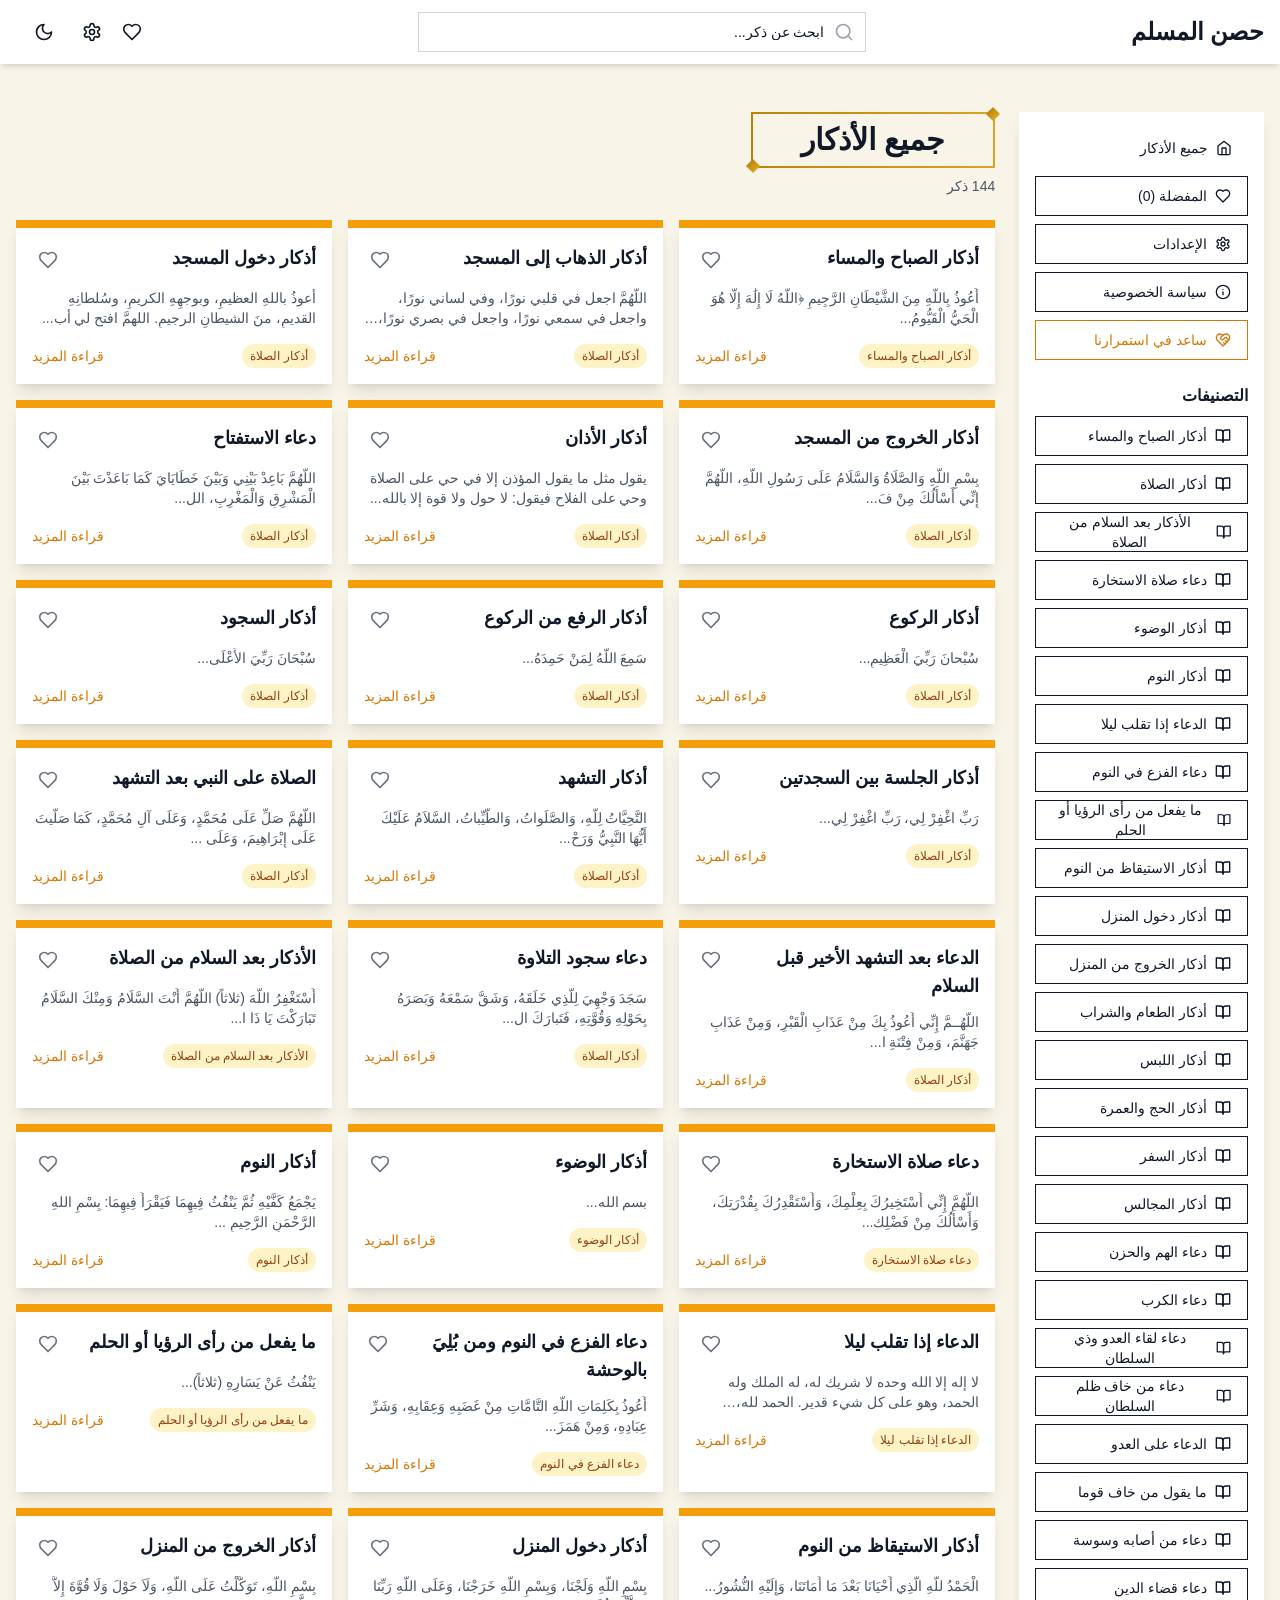
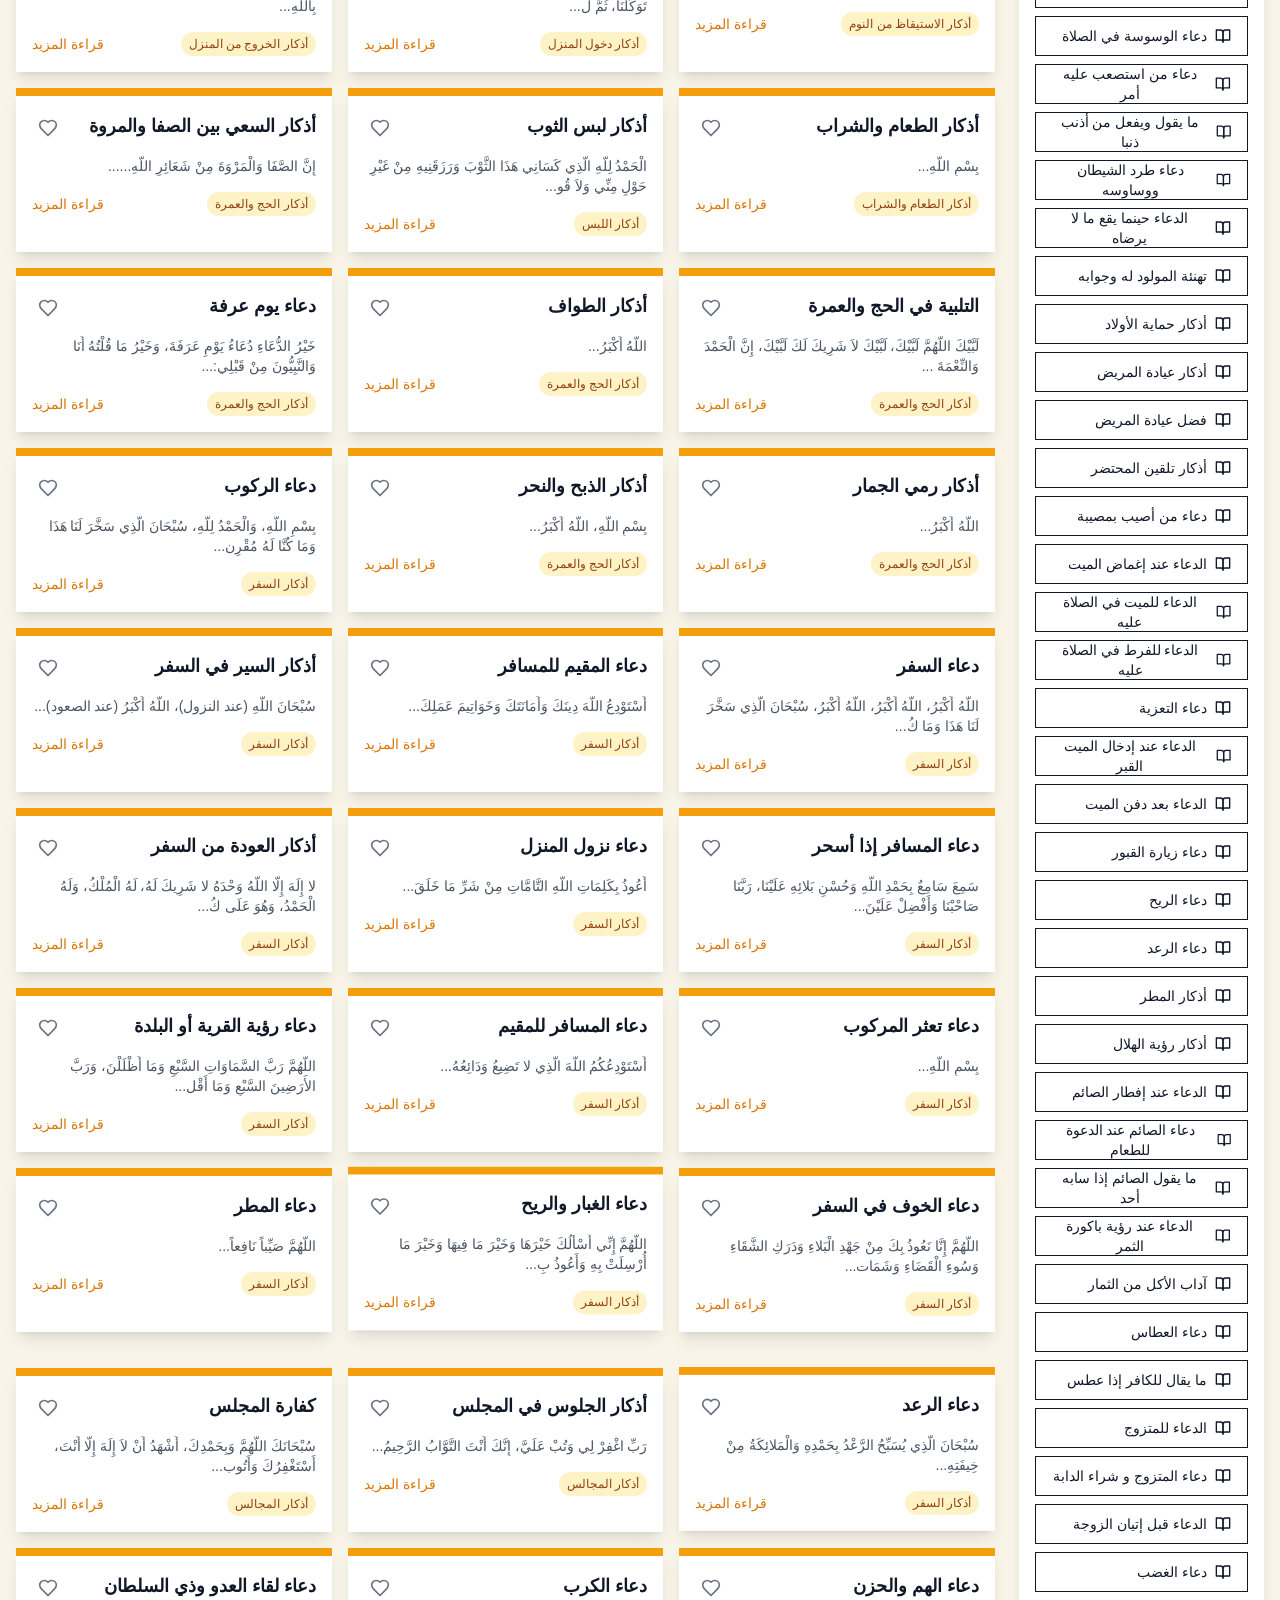
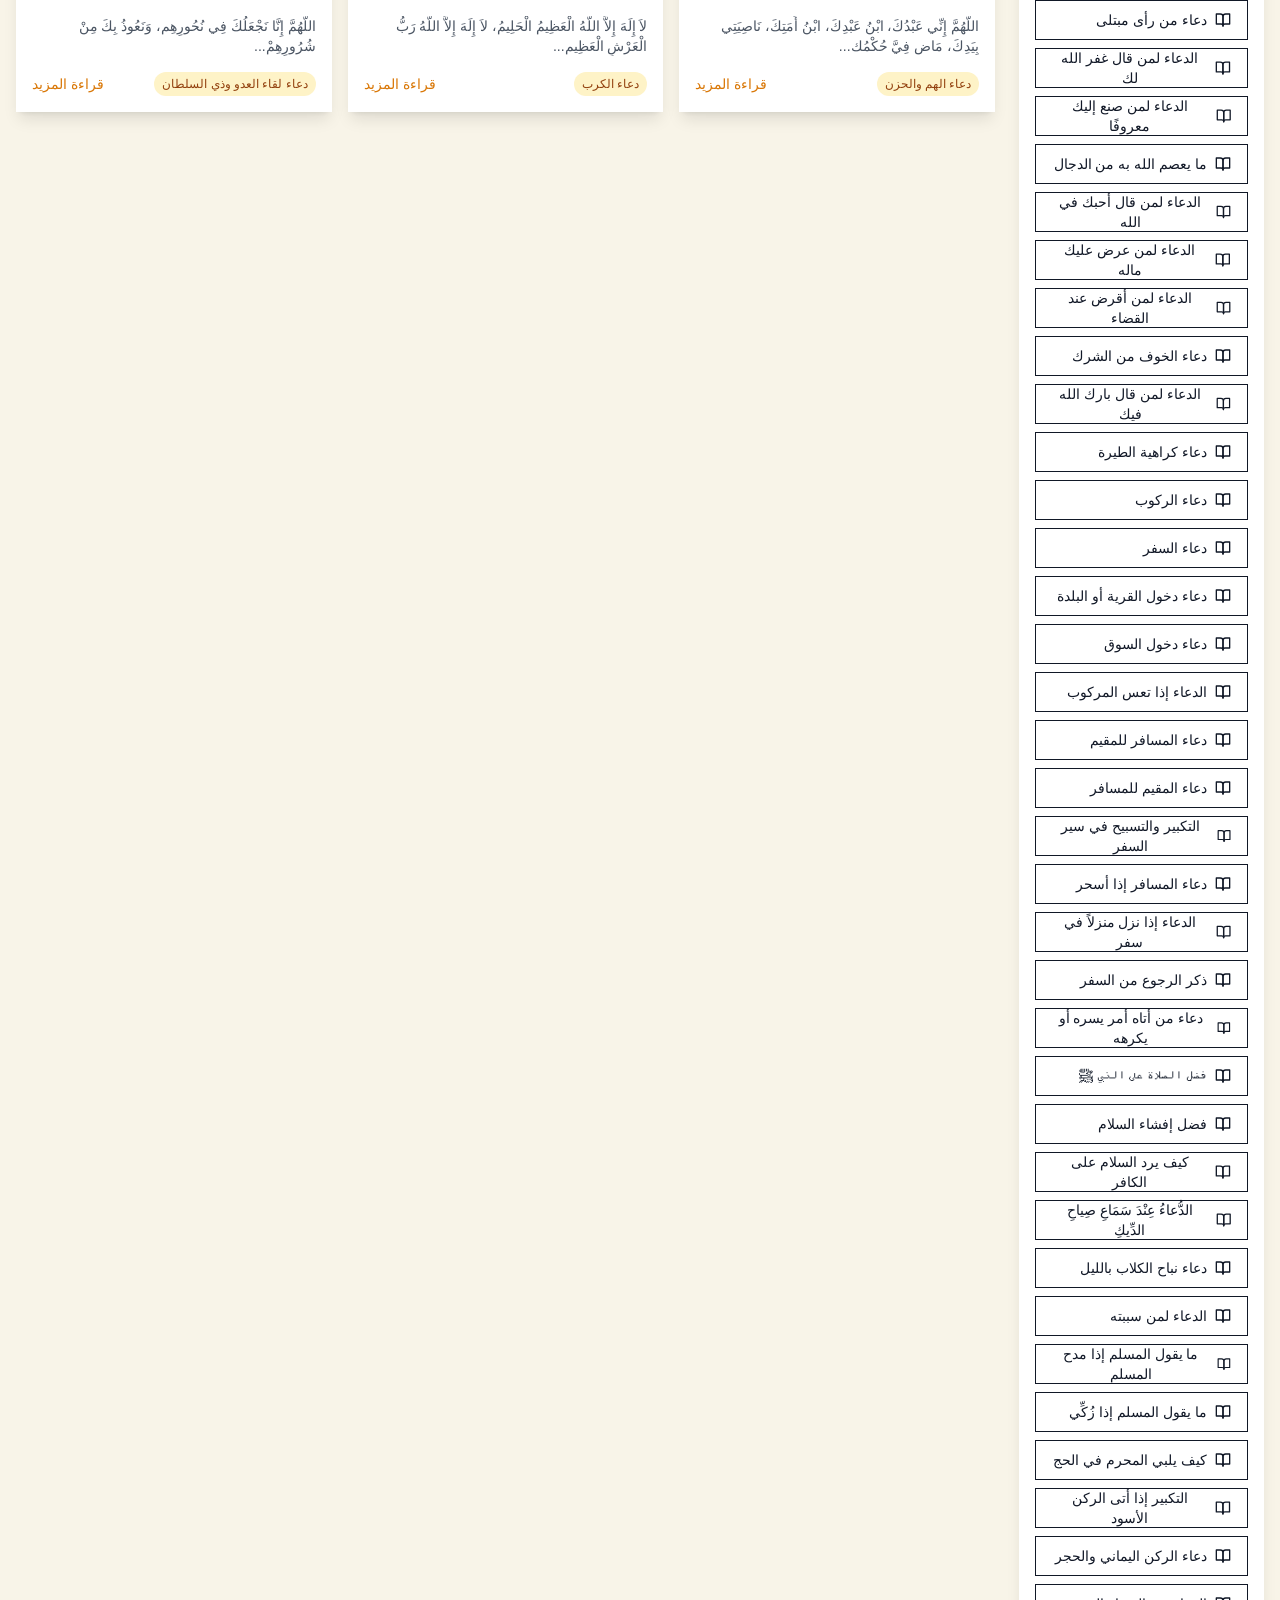
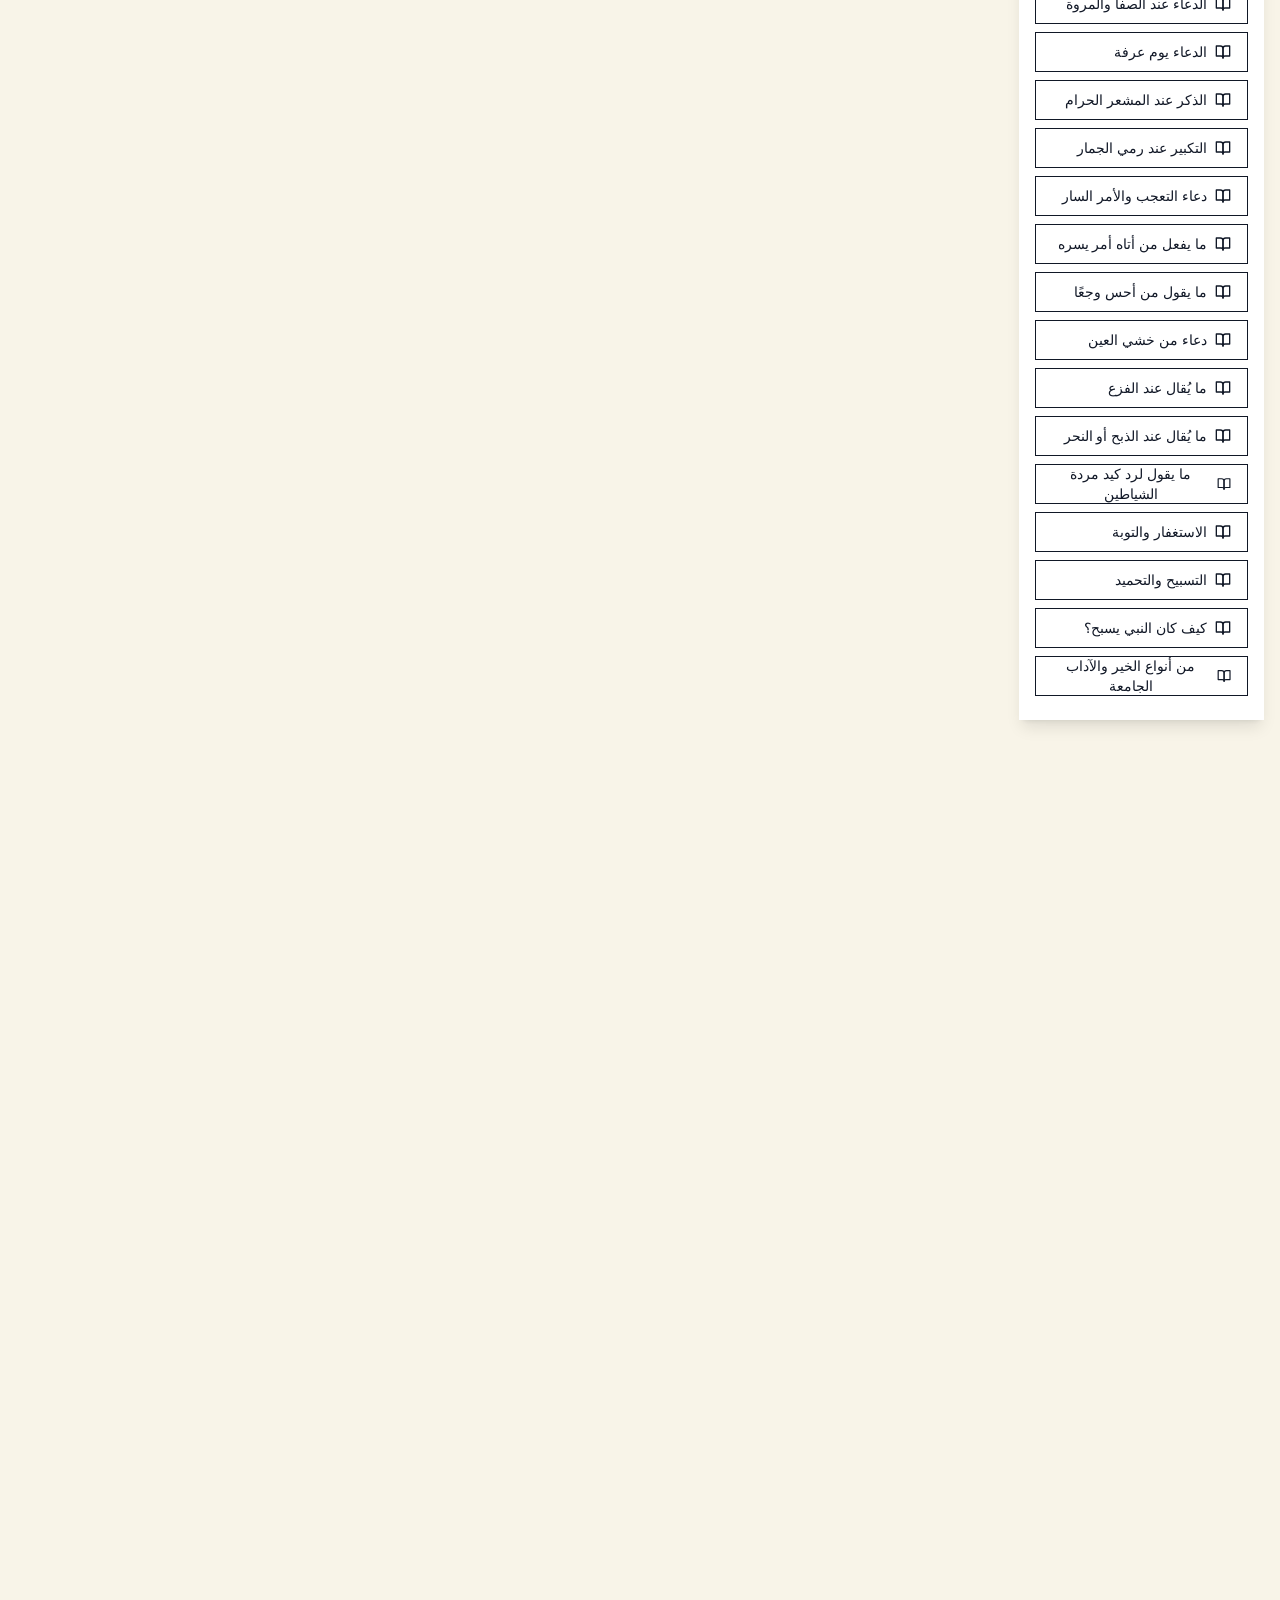
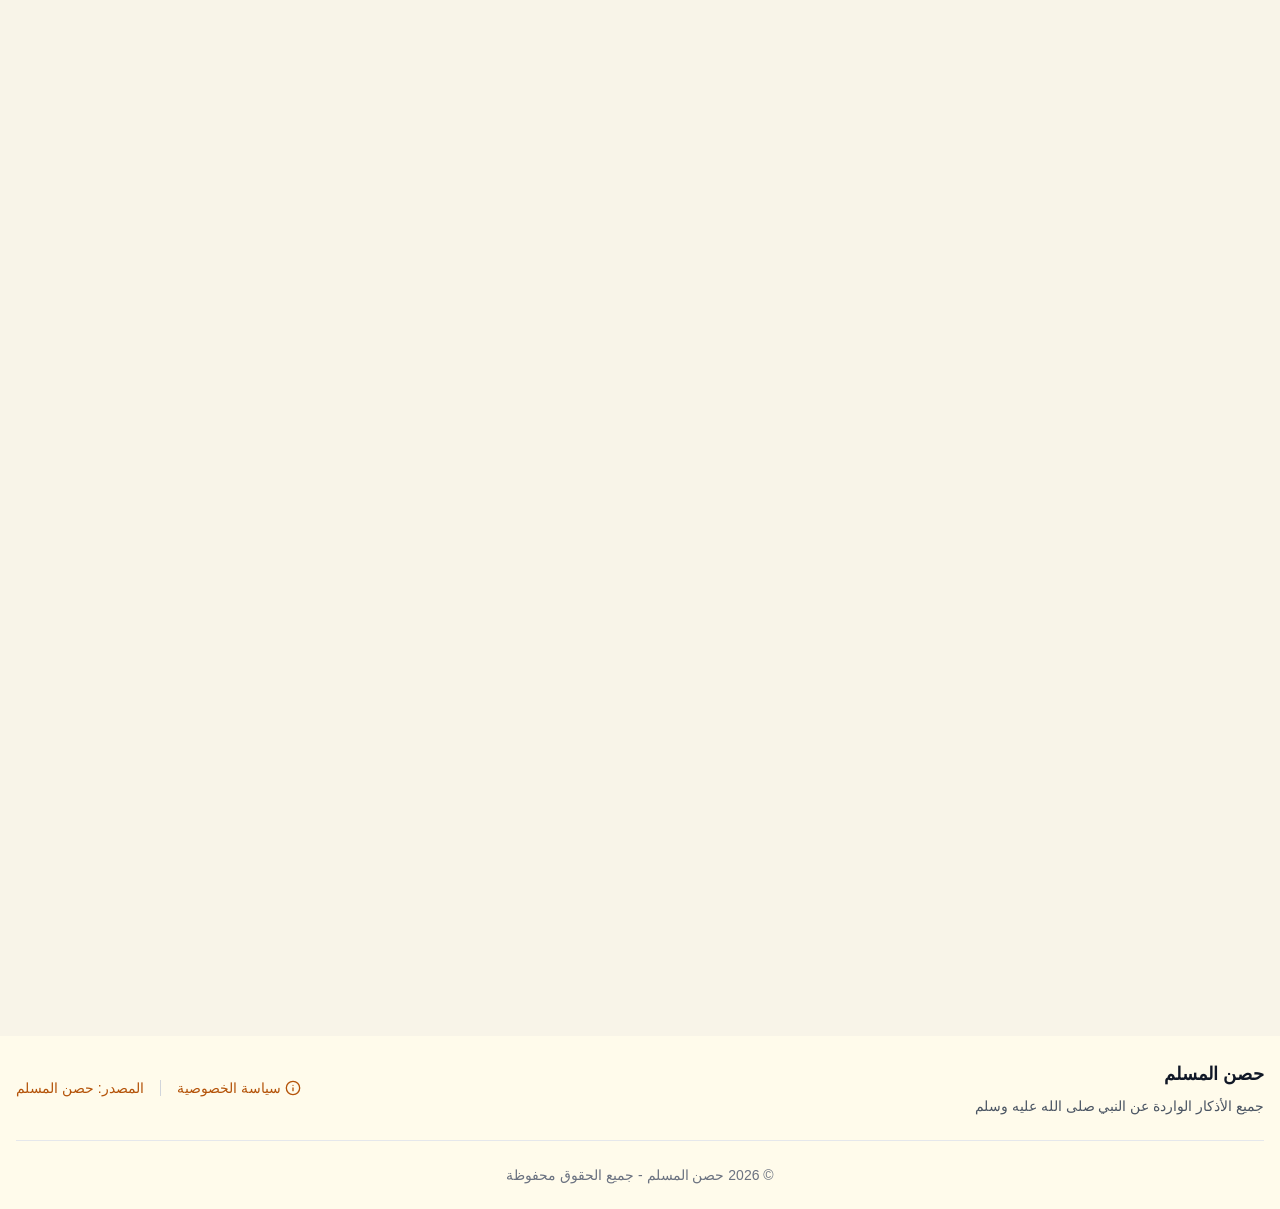
==== commit 3dec6635: "Updates" ====
--- a/index.html
+++ b/index.html
@@ -1,8 +1,4 @@
-<!doctype html>
-<html lang="ar">
-<head>
-  <script type="module">
-  function handleViteError(node) {
+<!DOCTYPE html><html lang="ar" style="--zikr-font-size:1rem"><head><script type="module">function handleViteError(node) {
     var shadowRoot = node.shadowRoot;
     if (!shadowRoot) return;
 
@@ -30,10 +26,7 @@
         }
       });
     });
-  }).observe(document.documentElement, { childList: true, subtree: true });
-  </script>
-  <script type="module">
-  window.addEventListener('error', function(event) {
+  }).observe(document.documentElement, { childList: true, subtree: true });</script><script type="module">window.addEventListener('error', function(event) {
     var message = event.message;
     var filename = event.filename;
     var lineno = event.lineno;
@@ -51,10 +44,7 @@
         stack: stack
       }
     }, '*');
-  });
-  </script>
-  <script type="module">
-  var originalConsoleError = console.error;
+  });</script><script type="module">var originalConsoleError = console.error;
   console.error = function() {
     originalConsoleError.apply(console, arguments);
     var args = Array.prototype.slice.call(arguments);
@@ -76,58 +66,4 @@
       type: 'console-error',
       error: errorData
     }, '*');
-  };
-  </script>
-
-  <meta charset="UTF-8" />
-  <link rel="icon" href="/assets/mosque.CPaE6hTo.ico" type="image/x-icon" />
-  <meta name="author" content="Muhamad Ammar" />
-  <meta name="viewport" content="width=device-width, initial-scale=1.0" />
-  <meta name="google-site-verification" content="CIETC6bJu7nXx1OzOwGrwLpMxLHogMNFerej4CpBDoc" />
-  <meta name="msvalidate.01" content="EFFB3F46C6D7D4BEB32FE31866675B30" />
-
-  <title>Muslim</title>
-
-  <meta
-    name="description"
-    content="Muslim - موقع أذكار وأدعية إسلامية يومية بواجهة سهلة وسريعة. Islamic daily azkar and duas website."
-  />
-
-  <meta
-    name="keywords"
-    content="أذكار الصباح والمساء, أذكار اللباس, أذكار دخول وخروج الخلاء, أذكار الصلاة, أذكار النوم, أذكار الوضوء, أذكار الحج والعمرة, أذكار السفر, أذكار الطعام والشراب, أدعية إسلامية, أذكار يومية, حصن المسلم"
-  />
-
-  <meta property="og:title" content="Muslim" />
-  <meta
-    property="og:description"
-    content="Muslim - موقع أذكار وأدعية إسلامية يومية بواجهة سهلة وسريعة."
-  />
-  <meta property="og:type" content="website" />
-  <meta
-    property="og:image"
-    content="https://dashing-starburst-d2dad7.netlify.app/mosque.png"
-  />
-  <meta property="og:locale" content="ar_AR" />
-
-  <meta name="twitter:card" content="summary" />
-  <meta name="twitter:title" content="Muslim" />
-  <meta
-    name="twitter:description"
-    content="Muslim - موقع أذكار وأدعية إسلامية يومية بواجهة سهلة وسريعة."
-  />
-  <meta
-    name="twitter:image"
-    content="https://dashing-starburst-d2dad7.netlify.app/mosque.png"
-  />
-
-  <meta name="application-name" content="Muslim" />
-  <script type="module" crossorigin src="/js/index.e9NsW-v4.js"></script>
-  <link rel="stylesheet" crossorigin href="/assets/index.CU62Jk57.css">
-<link rel="manifest" href="/manifest.webmanifest"><script id="vite-plugin-pwa:register-sw" src="/registerSW.js"></script></head>
-
-<body>
-  <div id="root"></div>
-
-</body>
-</html>+  };</script><meta charset="UTF-8"><link href="/Muslim/assets/mosque.CPaE6hTo.ico" rel="icon" type="image/x-icon"><meta content="Muhamad Ammar" name="author"><meta content="width=device-width,initial-scale=1" name="viewport"><meta content="CIETC6bJu7nXx1OzOwGrwLpMxLHogMNFerej4CpBDoc" name="google-site-verification"><meta content="EFFB3F46C6D7D4BEB32FE31866675B30" name="msvalidate.01"><title>Muslim</title><meta content="Muslim - موقع أذكار وأدعية إسلامية يومية بواجهة سهلة وسريعة. Islamic daily azkar and duas website." name="description"><meta content="أذكار الصباح والمساء, أذكار اللباس, أذكار دخول وخروج الخلاء, أذكار الصلاة, أذكار النوم, أذكار الوضوء, أذكار الحج والعمرة, أذكار السفر, أذكار الطعام والشراب, أدعية إسلامية, أذكار يومية, حصن المسلم" name="keywords"><meta content="Muslim" property="og:title"><meta content="Muslim - موقع أذكار وأدعية إسلامية يومية بواجهة سهلة وسريعة." property="og:description"><meta content="website" property="og:type"><meta content="https://dashing-starburst-d2dad7.netlify.app/mosque.png" property="og:image"><meta content="ar_AR" property="og:locale"><meta content="summary" name="twitter:card"><meta content="Muslim" name="twitter:title"><meta content="Muslim - موقع أذكار وأدعية إسلامية يومية بواجهة سهلة وسريعة." name="twitter:description"><meta content="https://dashing-starburst-d2dad7.netlify.app/mosque.png" name="twitter:image"><meta content="Muslim" name="application-name"><script type="module" crossorigin="" src="/Muslim/js/index.Snup3lHX.js"></script><style type="text/css">*,:after,:before{--tw-border-spacing-x:0;--tw-border-spacing-y:0;--tw-translate-x:0;--tw-translate-y:0;--tw-rotate:0;--tw-skew-x:0;--tw-skew-y:0;--tw-scale-x:1;--tw-scale-y:1;--tw-scroll-snap-strictness:proximity;--tw-ring-offset-width:0px;--tw-ring-offset-color:#fff;--tw-ring-color:rgb(59 130 246 / .5);--tw-ring-offset-shadow:0 0 #0000;--tw-ring-shadow:0 0 #0000;--tw-shadow:0 0 #0000;--tw-shadow-colored:0 0 #0000}::backdrop{--tw-border-spacing-x:0;--tw-border-spacing-y:0;--tw-translate-x:0;--tw-translate-y:0;--tw-rotate:0;--tw-skew-x:0;--tw-skew-y:0;--tw-scale-x:1;--tw-scale-y:1;--tw-scroll-snap-strictness:proximity;--tw-ring-offset-width:0px;--tw-ring-offset-color:#fff;--tw-ring-color:rgb(59 130 246 / .5);--tw-ring-offset-shadow:0 0 #0000;--tw-ring-shadow:0 0 #0000;--tw-shadow:0 0 #0000;--tw-shadow-colored:0 0 #0000}*,:after,:before{box-sizing:border-box;border-width:0;border-style:solid;border-color:#e5e7eb}:after,:before{--tw-content:""}:host,html{line-height:1.5;-webkit-text-size-adjust:100%;-moz-tab-size:4;-o-tab-size:4;tab-size:4;font-family:ui-sans-serif,system-ui,sans-serif,"Apple Color Emoji","Segoe UI Emoji",Segoe UI Symbol,"Noto Color Emoji";font-feature-settings:normal;font-variation-settings:normal;-webkit-tap-highlight-color:transparent}body{margin:0;line-height:inherit}hr{height:0;color:inherit;border-top-width:1px}abbr:where([title]){-webkit-text-decoration:underline dotted;text-decoration:underline dotted}h1,h2,h3,h4,h5,h6{font-size:inherit;font-weight:inherit}a{color:inherit;text-decoration:inherit}b,strong{font-weight:bolder}code,kbd,pre,samp{font-family:ui-monospace,SFMono-Regular,Menlo,Monaco,Consolas,Liberation Mono,Courier New,monospace;font-feature-settings:normal;font-variation-settings:normal;font-size:1em}small{font-size:80%}sub,sup{font-size:75%;line-height:0;position:relative;vertical-align:baseline}sub{bottom:-.25em}sup{top:-.5em}table{text-indent:0;border-color:inherit;border-collapse:collapse}button,input,optgroup,select,textarea{font-family:inherit;font-feature-settings:inherit;font-variation-settings:inherit;font-size:100%;font-weight:inherit;line-height:inherit;letter-spacing:inherit;color:inherit;margin:0;padding:0}button,select{text-transform:none}button,input:where([type=button]),input:where([type=reset]),input:where([type=submit]){-webkit-appearance:button;background-color:transparent;background-image:none}:-moz-focusring{outline:auto}:-moz-ui-invalid{box-shadow:none}progress{vertical-align:baseline}::-webkit-inner-spin-button,::-webkit-outer-spin-button{height:auto}[type=search]{-webkit-appearance:textfield;outline-offset:-2px}::-webkit-search-decoration{-webkit-appearance:none}::-webkit-file-upload-button{-webkit-appearance:button;font:inherit}summary{display:list-item}blockquote,dd,dl,figure,h1,h2,h3,h4,h5,h6,hr,p,pre{margin:0}fieldset{margin:0;padding:0}legend{padding:0}menu,ol,ul{list-style:none;margin:0;padding:0}dialog{padding:0}textarea{resize:vertical}input::-moz-placeholder,textarea::-moz-placeholder{opacity:1;color:#9ca3af}input::placeholder,textarea::placeholder{opacity:1;color:#9ca3af}[role=button],button{cursor:pointer}:disabled{cursor:default}audio,canvas,embed,iframe,img,object,svg,video{display:block;vertical-align:middle}img,video{max-width:100%;height:auto}[hidden]:where(:not([hidden=until-found])){display:none}.container{width:100%;margin-right:auto;margin-left:auto;padding-right:2rem;padding-left:2rem}@media (min-width:1400px){.container{max-width:1400px}}.pointer-events-auto{pointer-events:auto}.fixed{position:fixed}.absolute{position:absolute}.relative{position:relative}.sticky{position:sticky}.inset-0{inset:0}.-right-1{right:-.25rem}.-top-1{top:-.25rem}.left-2{left:.5rem}.left-\[50\%\]{left:50%}.right-2{right:.5rem}.right-3{right:.75rem}.top-0{top:0}.top-1\/2{top:50%}.top-2{top:.5rem}.top-24{top:6rem}.top-\[50\%\]{top:50%}.z-40{z-index:40}.z-50{z-index:50}.z-\[100\]{z-index:100}.-mx-1{margin-left:-.25rem;margin-right:-.25rem}.mx-1{margin-left:.25rem;margin-right:.25rem}.mx-4{margin-left:1rem;margin-right:1rem}.mx-auto{margin-left:auto;margin-right:auto}.my-1{margin-top:.25rem;margin-bottom:.25rem}.mb-2{margin-bottom:.5rem}.mb-3{margin-bottom:.75rem}.mb-4{margin-bottom:1rem}.mb-6{margin-bottom:1.5rem}.mb-8{margin-bottom:2rem}.ml-1{margin-left:.25rem}.ml-2{margin-left:.5rem}.ml-auto{margin-left:auto}.mr-1{margin-right:.25rem}.mr-2{margin-right:.5rem}.mt-2{margin-top:.5rem}.mt-4{margin-top:1rem}.mt-6{margin-top:1.5rem}.mt-8{margin-top:2rem}.line-clamp-2{overflow:hidden;display:-webkit-box;-webkit-box-orient:vertical;-webkit-line-clamp:2}.block{display:block}.inline-block{display:inline-block}.flex{display:flex}.inline-flex{display:inline-flex}.grid{display:grid}.hidden{display:none}.h-10{height:2.5rem}.h-11{height:2.75rem}.h-16{height:4rem}.h-2{height:.5rem}.h-24{height:6rem}.h-3{height:.75rem}.h-3\.5{height:.875rem}.h-4{height:1rem}.h-5{height:1.25rem}.h-6{height:1.5rem}.h-8{height:2rem}.h-9{height:2.25rem}.h-auto{height:auto}.h-full{height:100%}.h-px{height:1px}.max-h-screen{max-height:100vh}.min-h-screen{min-height:100vh}.w-10{width:2.5rem}.w-16{width:4rem}.w-2{width:.5rem}.w-24{width:6rem}.w-3{width:.75rem}.w-3\.5{width:.875rem}.w-3\/4{width:75%}.w-4{width:1rem}.w-5{width:1.25rem}.w-6{width:1.5rem}.w-8{width:2rem}.w-full{width:100%}.min-w-\[8rem\]{min-width:8rem}.max-w-3xl{max-width:48rem}.max-w-4xl{max-width:56rem}.max-w-lg{max-width:32rem}.max-w-md{max-width:28rem}.flex-1{flex:1 1 0%}.shrink-0{flex-shrink:0}.flex-grow,.grow{flex-grow:1}.-translate-y-1\/2{--tw-translate-y:-50%;transform:translate(var(--tw-translate-x),var(--tw-translate-y)) rotate(var(--tw-rotate)) skew(var(--tw-skew-x)) skewY(var(--tw-skew-y)) scaleX(var(--tw-scale-x)) scaleY(var(--tw-scale-y))}.translate-x-\[-50\%\]{--tw-translate-x:-50%;transform:translate(var(--tw-translate-x),var(--tw-translate-y)) rotate(var(--tw-rotate)) skew(var(--tw-skew-x)) skewY(var(--tw-skew-y)) scaleX(var(--tw-scale-x)) scaleY(var(--tw-scale-y))}.translate-y-\[-50\%\]{--tw-translate-y:-50%;transform:translate(var(--tw-translate-x),var(--tw-translate-y)) rotate(var(--tw-rotate)) skew(var(--tw-skew-x)) skewY(var(--tw-skew-y)) scaleX(var(--tw-scale-x)) scaleY(var(--tw-scale-y))}.transform{transform:translate(var(--tw-translate-x),var(--tw-translate-y)) rotate(var(--tw-rotate)) skew(var(--tw-skew-x)) skewY(var(--tw-skew-y)) scaleX(var(--tw-scale-x)) scaleY(var(--tw-scale-y))}.cursor-default{cursor:default}.cursor-pointer{cursor:pointer}.touch-none{touch-action:none}.select-none{-webkit-user-select:none;-moz-user-select:none;user-select:none}.list-disc{list-style-type:disc}.grid-cols-1{grid-template-columns:repeat(1,minmax(0,1fr))}.flex-col{flex-direction:column}.flex-col-reverse{flex-direction:column-reverse}.flex-wrap{flex-wrap:wrap}.items-start{align-items:flex-start}.items-center{align-items:center}.justify-start{justify-content:flex-start}.justify-center{justify-content:center}.justify-between{justify-content:space-between}.gap-1{gap:.25rem}.gap-2{gap:.5rem}.gap-4{gap:1rem}.gap-6{gap:1.5rem}.space-x-2>:not([hidden])~:not([hidden]){--tw-space-x-reverse:0;margin-right:calc(.5rem * var(--tw-space-x-reverse));margin-left:calc(.5rem * calc(1 - var(--tw-space-x-reverse)))}.space-x-3>:not([hidden])~:not([hidden]){--tw-space-x-reverse:0;margin-right:calc(.75rem * var(--tw-space-x-reverse));margin-left:calc(.75rem * calc(1 - var(--tw-space-x-reverse)))}.space-x-4>:not([hidden])~:not([hidden]){--tw-space-x-reverse:0;margin-right:calc(1rem * var(--tw-space-x-reverse));margin-left:calc(1rem * calc(1 - var(--tw-space-x-reverse)))}.space-x-6>:not([hidden])~:not([hidden]){--tw-space-x-reverse:0;margin-right:calc(1.5rem * var(--tw-space-x-reverse));margin-left:calc(1.5rem * calc(1 - var(--tw-space-x-reverse)))}.space-y-1\.5>:not([hidden])~:not([hidden]){--tw-space-y-reverse:0;margin-top:calc(.375rem * calc(1 - var(--tw-space-y-reverse)));margin-bottom:calc(.375rem * var(--tw-space-y-reverse))}.space-y-2>:not([hidden])~:not([hidden]){--tw-space-y-reverse:0;margin-top:calc(.5rem * calc(1 - var(--tw-space-y-reverse)));margin-bottom:calc(.5rem * var(--tw-space-y-reverse))}.space-y-4>:not([hidden])~:not([hidden]){--tw-space-y-reverse:0;margin-top:calc(1rem * calc(1 - var(--tw-space-y-reverse)));margin-bottom:calc(1rem * var(--tw-space-y-reverse))}.space-y-6>:not([hidden])~:not([hidden]){--tw-space-y-reverse:0;margin-top:calc(1.5rem * calc(1 - var(--tw-space-y-reverse)));margin-bottom:calc(1.5rem * var(--tw-space-y-reverse))}.space-y-8>:not([hidden])~:not([hidden]){--tw-space-y-reverse:0;margin-top:calc(2rem * calc(1 - var(--tw-space-y-reverse)));margin-bottom:calc(2rem * var(--tw-space-y-reverse))}.space-x-reverse>:not([hidden])~:not([hidden]){--tw-space-x-reverse:1}.self-start{align-self:flex-start}.overflow-hidden{overflow:hidden}.overflow-y-auto{overflow-y:auto}.whitespace-pre-line{white-space:pre-line}.rounded{border-radius:.25rem}.rounded-full{border-radius:9999px}.rounded-lg{border-radius:var(--radius)}.rounded-md{border-radius:calc(var(--radius) - 2px)}.rounded-sm{border-radius:calc(var(--radius) - 4px)}.border{border-width:1px}.border-2{border-width:2px}.border-r{border-right-width:1px}.border-t{border-top-width:1px}.border-amber-500{--tw-border-opacity:1;border-color:rgb(245 158 11 / var(--tw-border-opacity,1))}.border-destructive{border-color:hsl(var(--destructive))}.border-gray-200{--tw-border-opacity:1;border-color:rgb(229 231 235 / var(--tw-border-opacity,1))}.border-gray-300{--tw-border-opacity:1;border-color:rgb(209 213 219 / var(--tw-border-opacity,1))}.border-gray-500{--tw-border-opacity:1;border-color:rgb(107 114 128 / var(--tw-border-opacity,1))}.border-gray-600{--tw-border-opacity:1;border-color:rgb(75 85 99 / var(--tw-border-opacity,1))}.border-gray-700{--tw-border-opacity:1;border-color:rgb(55 65 81 / var(--tw-border-opacity,1))}.border-green-500{--tw-border-opacity:1;border-color:rgb(34 197 94 / var(--tw-border-opacity,1))}.border-input{border-color:hsl(var(--input))}.border-primary{border-color:hsl(var(--primary))}.border-red-500{--tw-border-opacity:1;border-color:rgb(239 68 68 / var(--tw-border-opacity,1))}.bg-\[\#f8f4e8\]{--tw-bg-opacity:1;background-color:rgb(248 244 232 / var(--tw-bg-opacity,1))}.bg-amber-100{--tw-bg-opacity:1;background-color:rgb(254 243 199 / var(--tw-bg-opacity,1))}.bg-amber-50{--tw-bg-opacity:1;background-color:rgb(255 251 235 / var(--tw-bg-opacity,1))}.bg-amber-500{--tw-bg-opacity:1;background-color:rgb(245 158 11 / var(--tw-bg-opacity,1))}.bg-amber-600{--tw-bg-opacity:1;background-color:rgb(217 119 6 / var(--tw-bg-opacity,1))}.bg-amber-700{--tw-bg-opacity:1;background-color:rgb(180 83 9 / var(--tw-bg-opacity,1))}.bg-amber-800{--tw-bg-opacity:1;background-color:rgb(146 64 14 / var(--tw-bg-opacity,1))}.bg-background{background-color:hsl(var(--background))}.bg-black{--tw-bg-opacity:1;background-color:rgb(0 0 0 / var(--tw-bg-opacity,1))}.bg-black\/80{background-color:#000c}.bg-card{background-color:hsl(var(--card))}.bg-destructive{background-color:hsl(var(--destructive))}.bg-gray-200{--tw-bg-opacity:1;background-color:rgb(229 231 235 / var(--tw-bg-opacity,1))}.bg-gray-700{--tw-bg-opacity:1;background-color:rgb(55 65 81 / var(--tw-bg-opacity,1))}.bg-gray-800{--tw-bg-opacity:1;background-color:rgb(31 41 55 / var(--tw-bg-opacity,1))}.bg-gray-900{--tw-bg-opacity:1;background-color:rgb(17 24 39 / var(--tw-bg-opacity,1))}.bg-muted{background-color:hsl(var(--muted))}.bg-popover{background-color:hsl(var(--popover))}.bg-primary{background-color:hsl(var(--primary))}.bg-red-500{--tw-bg-opacity:1;background-color:rgb(239 68 68 / var(--tw-bg-opacity,1))}.bg-secondary{background-color:hsl(var(--secondary))}.bg-transparent{background-color:transparent}.bg-white{--tw-bg-opacity:1;background-color:rgb(255 255 255 / var(--tw-bg-opacity,1))}.bg-opacity-50{--tw-bg-opacity:.5}.bg-gradient-to-r{background-image:linear-gradient(to right,var(--tw-gradient-stops))}.from-amber-500{--tw-gradient-from:#f59e0b var(--tw-gradient-from-position);--tw-gradient-to:rgb(245 158 11 / 0) var(--tw-gradient-to-position);--tw-gradient-stops:var(--tw-gradient-from),var(--tw-gradient-to)}.to-amber-600{--tw-gradient-to:#d97706 var(--tw-gradient-to-position)}.fill-current{fill:currentColor}.fill-red-500{fill:#ef4444}.p-0{padding:0}.p-1{padding:.25rem}.p-2{padding:.5rem}.p-3{padding:.75rem}.p-4{padding:1rem}.p-6{padding:1.5rem}.px-12{padding-left:3rem;padding-right:3rem}.px-2{padding-left:.5rem;padding-right:.5rem}.px-3{padding-left:.75rem;padding-right:.75rem}.px-4{padding-left:1rem;padding-right:1rem}.px-6{padding-left:1.5rem;padding-right:1.5rem}.px-8{padding-left:2rem;padding-right:2rem}.py-1{padding-top:.25rem;padding-bottom:.25rem}.py-1\.5{padding-top:.375rem;padding-bottom:.375rem}.py-12{padding-top:3rem;padding-bottom:3rem}.py-2{padding-top:.5rem;padding-bottom:.5rem}.py-20{padding-top:5rem;padding-bottom:5rem}.py-3{padding-top:.75rem;padding-bottom:.75rem}.py-4{padding-top:1rem;padding-bottom:1rem}.py-6{padding-top:1.5rem;padding-bottom:1.5rem}.py-8{padding-top:2rem;padding-bottom:2rem}.pb-3{padding-bottom:.75rem}.pl-5{padding-left:1.25rem}.pl-8{padding-left:2rem}.pr-10{padding-right:2.5rem}.pr-2{padding-right:.5rem}.pr-8{padding-right:2rem}.pt-0{padding-top:0}.pt-4{padding-top:1rem}.pt-6{padding-top:1.5rem}.text-center{text-align:center}.text-right{text-align:right}.text-2xl{font-size:1.5rem;line-height:2rem}.text-3xl{font-size:1.875rem;line-height:2.25rem}.text-lg{font-size:1.125rem;line-height:1.75rem}.text-sm{font-size:.875rem;line-height:1.25rem}.text-xl{font-size:1.25rem;line-height:1.75rem}.text-xs{font-size:.75rem;line-height:1rem}.font-bold{font-weight:700}.font-medium{font-weight:500}.font-semibold{font-weight:600}.leading-loose{line-height:2}.leading-none{line-height:1}.leading-relaxed{line-height:1.625}.tracking-tight{letter-spacing:-.025em}.tracking-widest{letter-spacing:.1em}.text-amber-100{--tw-text-opacity:1;color:rgb(254 243 199 / var(--tw-text-opacity,1))}.text-amber-300{--tw-text-opacity:1;color:rgb(252 211 77 / var(--tw-text-opacity,1))}.text-amber-400{--tw-text-opacity:1;color:rgb(251 191 36 / var(--tw-text-opacity,1))}.text-amber-500{--tw-text-opacity:1;color:rgb(245 158 11 / var(--tw-text-opacity,1))}.text-amber-600{--tw-text-opacity:1;color:rgb(217 119 6 / var(--tw-text-opacity,1))}.text-amber-700{--tw-text-opacity:1;color:rgb(180 83 9 / var(--tw-text-opacity,1))}.text-amber-800{--tw-text-opacity:1;color:rgb(146 64 14 / var(--tw-text-opacity,1))}.text-card-foreground{color:hsl(var(--card-foreground))}.text-destructive-foreground{color:hsl(var(--destructive-foreground))}.text-foreground\/50{color:hsl(var(--foreground) / .5)}.text-gray-200{--tw-text-opacity:1;color:rgb(229 231 235 / var(--tw-text-opacity,1))}.text-gray-300{--tw-text-opacity:1;color:rgb(209 213 219 / var(--tw-text-opacity,1))}.text-gray-400{--tw-text-opacity:1;color:rgb(156 163 175 / var(--tw-text-opacity,1))}.text-gray-500{--tw-text-opacity:1;color:rgb(107 114 128 / var(--tw-text-opacity,1))}.text-gray-600{--tw-text-opacity:1;color:rgb(75 85 99 / var(--tw-text-opacity,1))}.text-gray-700{--tw-text-opacity:1;color:rgb(55 65 81 / var(--tw-text-opacity,1))}.text-gray-800{--tw-text-opacity:1;color:rgb(31 41 55 / var(--tw-text-opacity,1))}.text-gray-900{--tw-text-opacity:1;color:rgb(17 24 39 / var(--tw-text-opacity,1))}.text-green-500{--tw-text-opacity:1;color:rgb(34 197 94 / var(--tw-text-opacity,1))}.text-muted-foreground{color:hsl(var(--muted-foreground))}.text-popover-foreground{color:hsl(var(--popover-foreground))}.text-primary{color:hsl(var(--primary))}.text-primary-foreground{color:hsl(var(--primary-foreground))}.text-red-500{--tw-text-opacity:1;color:rgb(239 68 68 / var(--tw-text-opacity,1))}.text-secondary-foreground{color:hsl(var(--secondary-foreground))}.text-white{--tw-text-opacity:1;color:rgb(255 255 255 / var(--tw-text-opacity,1))}.underline-offset-4{text-underline-offset:4px}.placeholder-gray-400::-moz-placeholder{--tw-placeholder-opacity:1;color:rgb(156 163 175 / var(--tw-placeholder-opacity,1))}.placeholder-gray-400::placeholder{--tw-placeholder-opacity:1;color:rgb(156 163 175 / var(--tw-placeholder-opacity,1))}.opacity-0{opacity:0}.opacity-50{opacity:.5}.opacity-60{opacity:.6}.opacity-75{opacity:.75}.opacity-90{opacity:.9}.shadow-lg{--tw-shadow:0 10px 15px -3px rgb(0 0 0 / .1),0 4px 6px -4px rgb(0 0 0 / .1);--tw-shadow-colored:0 10px 15px -3px var(--tw-shadow-color),0 4px 6px -4px var(--tw-shadow-color);box-shadow:var(--tw-ring-offset-shadow,0 0 #0000),var(--tw-ring-shadow,0 0 #0000),var(--tw-shadow)}.shadow-md{--tw-shadow:0 4px 6px -1px rgb(0 0 0 / .1),0 2px 4px -2px rgb(0 0 0 / .1);--tw-shadow-colored:0 4px 6px -1px var(--tw-shadow-color),0 2px 4px -2px var(--tw-shadow-color);box-shadow:var(--tw-ring-offset-shadow,0 0 #0000),var(--tw-ring-shadow,0 0 #0000),var(--tw-shadow)}.shadow-sm{--tw-shadow:0 1px 2px 0 rgb(0 0 0 / .05);--tw-shadow-colored:0 1px 2px 0 var(--tw-shadow-color);box-shadow:var(--tw-ring-offset-shadow,0 0 #0000),var(--tw-ring-shadow,0 0 #0000),var(--tw-shadow)}.shadow-xl{--tw-shadow:0 20px 25px -5px rgb(0 0 0 / .1),0 8px 10px -6px rgb(0 0 0 / .1);--tw-shadow-colored:0 20px 25px -5px var(--tw-shadow-color),0 8px 10px -6px var(--tw-shadow-color);box-shadow:var(--tw-ring-offset-shadow,0 0 #0000),var(--tw-ring-shadow,0 0 #0000),var(--tw-shadow)}.outline-none{outline:2px solid transparent;outline-offset:2px}.outline{outline-style:solid}.ring-green-500{--tw-ring-opacity:1;--tw-ring-color:rgb(34 197 94 / var(--tw-ring-opacity, 1))}.ring-offset-background{--tw-ring-offset-color:hsl(var(--background))}.filter{filter:var(--tw-blur) var(--tw-brightness) var(--tw-contrast) var(--tw-grayscale) var(--tw-hue-rotate) var(--tw-invert) var(--tw-saturate) var(--tw-sepia) var(--tw-drop-shadow)}.transition{transition-property:color,background-color,border-color,text-decoration-color,fill,stroke,opacity,box-shadow,transform,filter,-webkit-backdrop-filter;transition-property:color,background-color,border-color,text-decoration-color,fill,stroke,opacity,box-shadow,transform,filter,backdrop-filter;transition-property:color,background-color,border-color,text-decoration-color,fill,stroke,opacity,box-shadow,transform,filter,backdrop-filter,-webkit-backdrop-filter;transition-timing-function:cubic-bezier(.4,0,.2,1);transition-duration:.15s}.transition-all{transition-property:all;transition-timing-function:cubic-bezier(.4,0,.2,1);transition-duration:.15s}.transition-colors{transition-property:color,background-color,border-color,text-decoration-color,fill,stroke;transition-timing-function:cubic-bezier(.4,0,.2,1);transition-duration:.15s}.transition-opacity{transition-property:opacity;transition-timing-function:cubic-bezier(.4,0,.2,1);transition-duration:.15s}.duration-200{transition-duration:.2s}.duration-300{transition-duration:.3s}@keyframes enter{0%{opacity:var(--tw-enter-opacity,1);transform:translate3d(var(--tw-enter-translate-x,0),var(--tw-enter-translate-y,0),0) scale3d(var(--tw-enter-scale,1),var(--tw-enter-scale,1),var(--tw-enter-scale,1)) rotate(var(--tw-enter-rotate,0))}}@keyframes exit{to{opacity:var(--tw-exit-opacity,1);transform:translate3d(var(--tw-exit-translate-x,0),var(--tw-exit-translate-y,0),0) scale3d(var(--tw-exit-scale,1),var(--tw-exit-scale,1),var(--tw-exit-scale,1)) rotate(var(--tw-exit-rotate,0))}}.duration-200{animation-duration:.2s}.duration-300{animation-duration:.3s}:root{--zikr-font-size:1rem}body{--tw-bg-opacity:1;background-color:rgb(248 244 232 / var(--tw-bg-opacity,1));--tw-text-opacity:1;color:rgb(17 24 39 / var(--tw-text-opacity,1));font-family:Tajawal,sans-serif;direction:rtl}.dark body{--tw-bg-opacity:1;background-color:rgb(17 24 39 / var(--tw-bg-opacity,1));--tw-text-opacity:1;color:rgb(255 255 255 / var(--tw-text-opacity,1))}.islamic-font-style{font-family:Lateef,serif;font-weight:700}.islamic-border{border:2px solid;border-image-slice:1;border-image-source:linear-gradient(to right,#b8860b,#daa520);position:relative}.islamic-border:after,.islamic-border:before{content:"";position:absolute;width:10px;height:10px;background:linear-gradient(to right,#b8860b,#daa520)}.islamic-border:before{top:-5px;right:-5px;transform:rotate(45deg)}.islamic-border:after{bottom:-5px;left:-5px;transform:rotate(45deg)}.zikr-card{transition:transform .3s ease,box-shadow .3s ease}.zikr-card:hover{transform:translateY(-5px);box-shadow:0 10px 20px #0000001a}.dark .zikr-card:hover{box-shadow:0 10px 20px #ffffff0d}.counter-badge{border-radius:9999px;--tw-bg-opacity:1;background-color:rgb(245 158 11 / var(--tw-bg-opacity,1));padding:.25rem .5rem;font-size:.75rem;line-height:1rem;font-weight:700;--tw-text-opacity:1;color:rgb(255 255 255 / var(--tw-text-opacity,1));--tw-shadow:0 1px 3px 0 rgb(0 0 0 / .1),0 1px 2px -1px rgb(0 0 0 / .1);--tw-shadow-colored:0 1px 3px 0 var(--tw-shadow-color),0 1px 2px -1px var(--tw-shadow-color);box-shadow:var(--tw-ring-offset-shadow,0 0 #0000),var(--tw-ring-shadow,0 0 #0000),var(--tw-shadow)}.dark .counter-badge{--tw-bg-opacity:1;background-color:rgb(217 119 6 / var(--tw-bg-opacity,1))}.zikr-content-text{font-size:var(--zikr-font-size)}.file\:border-0::file-selector-button{border-width:0}.file\:bg-transparent::file-selector-button{background-color:transparent}.file\:text-sm::file-selector-button{font-size:.875rem;line-height:1.25rem}.file\:font-medium::file-selector-button{font-weight:500}.placeholder\:text-muted-foreground::-moz-placeholder{color:hsl(var(--muted-foreground))}.placeholder\:text-muted-foreground::placeholder{color:hsl(var(--muted-foreground))}.hover\:scale-105:hover{--tw-scale-x:1.05;--tw-scale-y:1.05;transform:translate(var(--tw-translate-x),var(--tw-translate-y)) rotate(var(--tw-rotate)) skew(var(--tw-skew-x)) skewY(var(--tw-skew-y)) scaleX(var(--tw-scale-x)) scaleY(var(--tw-scale-y))}.hover\:\!bg-gray-100:hover{--tw-bg-opacity:1!important;background-color:rgb(243 244 246 / var(--tw-bg-opacity,1))!important}.hover\:\!bg-gray-700:hover{--tw-bg-opacity:1!important;background-color:rgb(55 65 81 / var(--tw-bg-opacity,1))!important}.hover\:bg-accent:hover{background-color:hsl(var(--accent))}.hover\:bg-amber-100\/70:hover{background-color:#fef3c7b3}.hover\:bg-amber-200:hover{--tw-bg-opacity:1;background-color:rgb(253 230 138 / var(--tw-bg-opacity,1))}.hover\:bg-amber-500:hover{--tw-bg-opacity:1;background-color:rgb(245 158 11 / var(--tw-bg-opacity,1))}.hover\:bg-amber-600:hover{--tw-bg-opacity:1;background-color:rgb(217 119 6 / var(--tw-bg-opacity,1))}.hover\:bg-amber-700:hover{--tw-bg-opacity:1;background-color:rgb(180 83 9 / var(--tw-bg-opacity,1))}.hover\:bg-amber-900:hover{--tw-bg-opacity:1;background-color:rgb(120 53 15 / var(--tw-bg-opacity,1))}.hover\:bg-destructive\/90:hover{background-color:hsl(var(--destructive) / .9)}.hover\:bg-gray-100:hover{--tw-bg-opacity:1;background-color:rgb(243 244 246 / var(--tw-bg-opacity,1))}.hover\:bg-gray-200:hover{--tw-bg-opacity:1;background-color:rgb(229 231 235 / var(--tw-bg-opacity,1))}.hover\:bg-gray-600:hover{--tw-bg-opacity:1;background-color:rgb(75 85 99 / var(--tw-bg-opacity,1))}.hover\:bg-gray-600\/70:hover{background-color:#4b5563b3}.hover\:bg-gray-700:hover{--tw-bg-opacity:1;background-color:rgb(55 65 81 / var(--tw-bg-opacity,1))}.hover\:bg-primary\/90:hover{background-color:hsl(var(--primary) / .9)}.hover\:bg-red-50:hover{--tw-bg-opacity:1;background-color:rgb(254 242 242 / var(--tw-bg-opacity,1))}.hover\:bg-secondary:hover{background-color:hsl(var(--secondary))}.hover\:bg-secondary\/80:hover{background-color:hsl(var(--secondary) / .8)}.hover\:from-amber-600:hover{--tw-gradient-from:#d97706 var(--tw-gradient-from-position);--tw-gradient-to:rgb(217 119 6 / 0) var(--tw-gradient-to-position);--tw-gradient-stops:var(--tw-gradient-from),var(--tw-gradient-to)}.hover\:to-amber-700:hover{--tw-gradient-to:#b45309 var(--tw-gradient-to-position)}.hover\:text-accent-foreground:hover{color:hsl(var(--accent-foreground))}.hover\:text-amber-300:hover{--tw-text-opacity:1;color:rgb(252 211 77 / var(--tw-text-opacity,1))}.hover\:text-amber-600:hover{--tw-text-opacity:1;color:rgb(217 119 6 / var(--tw-text-opacity,1))}.hover\:text-amber-700:hover{--tw-text-opacity:1;color:rgb(180 83 9 / var(--tw-text-opacity,1))}.hover\:text-foreground:hover{color:hsl(var(--foreground))}.hover\:underline:hover{text-decoration-line:underline}.hover\:shadow-lg:hover{--tw-shadow:0 10px 15px -3px rgb(0 0 0 / .1),0 4px 6px -4px rgb(0 0 0 / .1);--tw-shadow-colored:0 10px 15px -3px var(--tw-shadow-color),0 4px 6px -4px var(--tw-shadow-color);box-shadow:var(--tw-ring-offset-shadow,0 0 #0000),var(--tw-ring-shadow,0 0 #0000),var(--tw-shadow)}.focus\:\!bg-gray-100:focus{--tw-bg-opacity:1!important;background-color:rgb(243 244 246 / var(--tw-bg-opacity,1))!important}.focus\:\!bg-gray-700:focus{--tw-bg-opacity:1!important;background-color:rgb(55 65 81 / var(--tw-bg-opacity,1))!important}.focus\:bg-accent:focus{background-color:hsl(var(--accent))}.focus\:text-accent-foreground:focus{color:hsl(var(--accent-foreground))}.focus\:opacity-100:focus{opacity:1}.focus\:outline-none:focus{outline:2px solid transparent;outline-offset:2px}.focus\:ring-2:focus{--tw-ring-offset-shadow:var(--tw-ring-inset) 0 0 0 var(--tw-ring-offset-width) var(--tw-ring-offset-color);--tw-ring-shadow:var(--tw-ring-inset) 0 0 0 calc(2px + var(--tw-ring-offset-width)) var(--tw-ring-color);box-shadow:var(--tw-ring-offset-shadow),var(--tw-ring-shadow),var(--tw-shadow,0 0 #0000)}.focus\:ring-amber-500:focus{--tw-ring-opacity:1;--tw-ring-color:rgb(245 158 11 / var(--tw-ring-opacity, 1))}.focus\:ring-ring:focus{--tw-ring-color:hsl(var(--ring))}.focus\:ring-offset-2:focus{--tw-ring-offset-width:2px}.focus-visible\:outline-none:focus-visible{outline:2px solid transparent;outline-offset:2px}.focus-visible\:ring-2:focus-visible{--tw-ring-offset-shadow:var(--tw-ring-inset) 0 0 0 var(--tw-ring-offset-width) var(--tw-ring-offset-color);--tw-ring-shadow:var(--tw-ring-inset) 0 0 0 calc(2px + var(--tw-ring-offset-width)) var(--tw-ring-color);box-shadow:var(--tw-ring-offset-shadow),var(--tw-ring-shadow),var(--tw-shadow,0 0 #0000)}.focus-visible\:ring-ring:focus-visible{--tw-ring-color:hsl(var(--ring))}.focus-visible\:ring-offset-2:focus-visible{--tw-ring-offset-width:2px}.disabled\:pointer-events-none:disabled{pointer-events:none}.disabled\:cursor-not-allowed:disabled{cursor:not-allowed}.disabled\:opacity-50:disabled{opacity:.5}.group:hover .group-hover\:opacity-100{opacity:1}.group.destructive .group-\[\.destructive\]\:border-destructive\/30{border-color:hsl(var(--destructive) / .3)}.group.destructive .group-\[\.destructive\]\:text-red-300{--tw-text-opacity:1;color:rgb(252 165 165 / var(--tw-text-opacity,1))}.group.destructive .group-\[\.destructive\]\:hover\:border-destructive\/30:hover{border-color:hsl(var(--destructive) / .3)}.group.destructive .group-\[\.destructive\]\:hover\:bg-destructive:hover{background-color:hsl(var(--destructive))}.group.destructive .group-\[\.destructive\]\:hover\:text-destructive-foreground:hover{color:hsl(var(--destructive-foreground))}.group.destructive .group-\[\.destructive\]\:hover\:text-red-50:hover{--tw-text-opacity:1;color:rgb(254 242 242 / var(--tw-text-opacity,1))}.group.destructive .group-\[\.destructive\]\:focus\:ring-destructive:focus{--tw-ring-color:hsl(var(--destructive))}.group.destructive .group-\[\.destructive\]\:focus\:ring-red-400:focus{--tw-ring-opacity:1;--tw-ring-color:rgb(248 113 113 / var(--tw-ring-opacity, 1))}.group.destructive .group-\[\.destructive\]\:focus\:ring-offset-red-600:focus{--tw-ring-offset-color:#dc2626}.data-\[disabled\]\:pointer-events-none[data-disabled]{pointer-events:none}.data-\[swipe\=cancel\]\:translate-x-0[data-swipe=cancel]{--tw-translate-x:0px;transform:translate(var(--tw-translate-x),var(--tw-translate-y)) rotate(var(--tw-rotate)) skew(var(--tw-skew-x)) skewY(var(--tw-skew-y)) scaleX(var(--tw-scale-x)) scaleY(var(--tw-scale-y))}.data-\[swipe\=end\]\:translate-x-\[var\(--radix-toast-swipe-end-x\)\][data-swipe=end]{--tw-translate-x:var(--radix-toast-swipe-end-x);transform:translate(var(--tw-translate-x),var(--tw-translate-y)) rotate(var(--tw-rotate)) skew(var(--tw-skew-x)) skewY(var(--tw-skew-y)) scaleX(var(--tw-scale-x)) scaleY(var(--tw-scale-y))}.data-\[swipe\=move\]\:translate-x-\[var\(--radix-toast-swipe-move-x\)\][data-swipe=move]{--tw-translate-x:var(--radix-toast-swipe-move-x);transform:translate(var(--tw-translate-x),var(--tw-translate-y)) rotate(var(--tw-rotate)) skew(var(--tw-skew-x)) skewY(var(--tw-skew-y)) scaleX(var(--tw-scale-x)) scaleY(var(--tw-scale-y))}.data-\[state\=open\]\:bg-accent[data-state=open]{background-color:hsl(var(--accent))}.data-\[disabled\]\:opacity-50[data-disabled]{opacity:.5}.data-\[swipe\=move\]\:transition-none[data-swipe=move]{transition-property:none}.data-\[state\=open\]\:animate-in[data-state=open]{animation-name:enter;animation-duration:.15s;--tw-enter-opacity:initial;--tw-enter-scale:initial;--tw-enter-rotate:initial;--tw-enter-translate-x:initial;--tw-enter-translate-y:initial}.data-\[state\=closed\]\:animate-out[data-state=closed],.data-\[swipe\=end\]\:animate-out[data-swipe=end]{animation-name:exit;animation-duration:.15s;--tw-exit-opacity:initial;--tw-exit-scale:initial;--tw-exit-rotate:initial;--tw-exit-translate-x:initial;--tw-exit-translate-y:initial}.data-\[state\=closed\]\:fade-out-0[data-state=closed]{--tw-exit-opacity:0}.data-\[state\=closed\]\:fade-out-80[data-state=closed]{--tw-exit-opacity:.8}.data-\[state\=open\]\:fade-in-0[data-state=open]{--tw-enter-opacity:0}.data-\[state\=closed\]\:zoom-out-95[data-state=closed]{--tw-exit-scale:.95}.data-\[state\=open\]\:zoom-in-95[data-state=open]{--tw-enter-scale:.95}.data-\[side\=bottom\]\:slide-in-from-top-2[data-side=bottom]{--tw-enter-translate-y:-.5rem}.data-\[side\=left\]\:slide-in-from-right-2[data-side=left]{--tw-enter-translate-x:.5rem}.data-\[side\=right\]\:slide-in-from-left-2[data-side=right]{--tw-enter-translate-x:-.5rem}.data-\[side\=top\]\:slide-in-from-bottom-2[data-side=top]{--tw-enter-translate-y:.5rem}.data-\[state\=closed\]\:slide-out-to-left-1\/2[data-state=closed]{--tw-exit-translate-x:-50%}.data-\[state\=closed\]\:slide-out-to-right-full[data-state=closed]{--tw-exit-translate-x:100%}.data-\[state\=closed\]\:slide-out-to-top-\[48\%\][data-state=closed]{--tw-exit-translate-y:-48%}.data-\[state\=open\]\:slide-in-from-left-1\/2[data-state=open]{--tw-enter-translate-x:-50%}.data-\[state\=open\]\:slide-in-from-top-\[48\%\][data-state=open]{--tw-enter-translate-y:-48%}.data-\[state\=open\]\:slide-in-from-top-full[data-state=open]{--tw-enter-translate-y:-100%}.dark\:border-gray-600:is(.dark*){--tw-border-opacity:1;border-color:rgb(75 85 99 / var(--tw-border-opacity,1))}.dark\:border-gray-700:is(.dark*){--tw-border-opacity:1;border-color:rgb(55 65 81 / var(--tw-border-opacity,1))}.dark\:bg-gray-800:is(.dark*){--tw-bg-opacity:1;background-color:rgb(31 41 55 / var(--tw-bg-opacity,1))}.dark\:text-amber-400:is(.dark*){--tw-text-opacity:1;color:rgb(251 191 36 / var(--tw-text-opacity,1))}.dark\:text-gray-300:is(.dark*){--tw-text-opacity:1;color:rgb(209 213 219 / var(--tw-text-opacity,1))}.dark\:text-gray-400:is(.dark*){--tw-text-opacity:1;color:rgb(156 163 175 / var(--tw-text-opacity,1))}.dark\:text-gray-600:is(.dark*){--tw-text-opacity:1;color:rgb(75 85 99 / var(--tw-text-opacity,1))}.dark\:hover\:bg-amber-800:hover:is(.dark*){--tw-bg-opacity:1;background-color:rgb(146 64 14 / var(--tw-bg-opacity,1))}.dark\:hover\:bg-red-900\/20:hover:is(.dark*){background-color:#7f1d1d33}.dark\:hover\:text-amber-400:hover:is(.dark*){--tw-text-opacity:1;color:rgb(251 191 36 / var(--tw-text-opacity,1))}@media (min-width:640px){.sm\:bottom-0{bottom:0}.sm\:right-0{right:0}.sm\:top-auto{top:auto}.sm\:mt-0{margin-top:0}.sm\:flex-row{flex-direction:row}.sm\:flex-col{flex-direction:column}.sm\:justify-end{justify-content:flex-end}.sm\:space-x-2>:not([hidden])~:not([hidden]){--tw-space-x-reverse:0;margin-right:calc(.5rem * var(--tw-space-x-reverse));margin-left:calc(.5rem * calc(1 - var(--tw-space-x-reverse)))}.sm\:space-x-reverse>:not([hidden])~:not([hidden]){--tw-space-x-reverse:1}.sm\:rounded-lg{border-radius:var(--radius)}.sm\:text-right{text-align:right}.data-\[state\=open\]\:sm\:slide-in-from-bottom-full[data-state=open]{--tw-enter-translate-y:100%}}@media (min-width:768px){.md\:mb-0{margin-bottom:0}.md\:block{display:block}.md\:flex{display:flex}.md\:hidden{display:none}.md\:w-1\/4{width:25%}.md\:w-3\/4{width:75%}.md\:max-w-\[420px\]{max-width:420px}.md\:grid-cols-2{grid-template-columns:repeat(2,minmax(0,1fr))}.md\:flex-row{flex-direction:row}.md\:py-12{padding-top:3rem;padding-bottom:3rem}.md\:text-right{text-align:right}.md\:text-2xl{font-size:1.5rem;line-height:2rem}.md\:text-3xl{font-size:1.875rem;line-height:2.25rem}}@media (min-width:1024px){.lg\:w-1\/5{width:20%}.lg\:w-4\/5{width:80%}.lg\:grid-cols-3{grid-template-columns:repeat(3,minmax(0,1fr))}}</style></head><body><div id="root"><div class="min-h-screen flex flex-col bg-[#f8f4e8] text-gray-900"><header class="sticky top-0 z-40 shadow-md bg-white"><div class="container mx-auto px-4 py-3 flex items-center justify-between"><div class="flex items-center"><button class="inline-flex items-center justify-center rounded-md text-sm font-medium ring-offset-background transition-colors focus-visible:outline-none focus-visible:ring-2 focus-visible:ring-ring focus-visible:ring-offset-2 disabled:pointer-events-none disabled:opacity-50 hover:bg-accent hover:text-accent-foreground h-10 w-10 md:hidden mr-2"><svg class="h-6 w-6" fill="none" height="24" stroke="currentColor" stroke-linecap="round" stroke-linejoin="round" stroke-width="2" viewBox="0 0 24 24" width="24" xmlns="http://www.w3.org/2000/svg"><line x1="4" x2="20" y1="12" y2="12"></line><line x1="4" x2="20" y1="6" y2="6"></line><line x1="4" x2="20" y1="18" y2="18"></line></svg></button><h1 class="text-xl md:text-2xl font-bold cursor-pointer islamic-font-style">حصن المسلم</h1></div><div class="flex-1 max-w-md mx-4 hidden md:flex items-center relative"><input class="flex h-10 w-full rounded-md border bg-background px-3 py-2 text-sm ring-offset-background file:border-0 file:bg-transparent file:text-sm file:font-medium placeholder:text-muted-foreground focus-visible:outline-none focus-visible:ring-2 focus-visible:ring-ring focus-visible:ring-offset-2 disabled:cursor-not-allowed disabled:opacity-50 pr-10 border-gray-300" placeholder="ابحث عن ذكر..." type="text" value=""><svg class="absolute right-3 top-1/2 transform -translate-y-1/2 h-5 w-5 text-gray-400" fill="none" height="24" stroke="currentColor" stroke-linecap="round" stroke-linejoin="round" stroke-width="2" viewBox="0 0 24 24" width="24" xmlns="http://www.w3.org/2000/svg"><circle cx="11" cy="11" r="8"></circle><path d="m21 21-4.3-4.3"></path></svg></div><div class="flex items-center space-x-2"><button class="inline-flex items-center justify-center rounded-md text-sm font-medium ring-offset-background transition-colors focus-visible:outline-none focus-visible:ring-2 focus-visible:ring-ring focus-visible:ring-offset-2 disabled:pointer-events-none disabled:opacity-50 hover:bg-accent hover:text-accent-foreground h-10 w-10 relative"><svg class="h-5 w-5" fill="none" height="24" stroke="currentColor" stroke-linecap="round" stroke-linejoin="round" stroke-width="2" viewBox="0 0 24 24" width="24" xmlns="http://www.w3.org/2000/svg"><path d="M19 14c1.49-1.46 3-3.21 3-5.5A5.5 5.5 0 0 0 16.5 3c-1.76 0-3 .5-4.5 2-1.5-1.5-2.74-2-4.5-2A5.5 5.5 0 0 0 2 8.5c0 2.3 1.5 4.05 3 5.5l7 7Z"></path></svg></button><button class="inline-flex items-center justify-center rounded-md text-sm font-medium ring-offset-background transition-colors focus-visible:outline-none focus-visible:ring-2 focus-visible:ring-ring focus-visible:ring-offset-2 disabled:pointer-events-none disabled:opacity-50 hover:bg-accent hover:text-accent-foreground h-10 w-10"><svg class="h-5 w-5" fill="none" height="24" stroke="currentColor" stroke-linecap="round" stroke-linejoin="round" stroke-width="2" viewBox="0 0 24 24" width="24" xmlns="http://www.w3.org/2000/svg"><path d="M12.22 2h-.44a2 2 0 0 0-2 2v.18a2 2 0 0 1-1 1.73l-.43.25a2 2 0 0 1-2 0l-.15-.08a2 2 0 0 0-2.73.73l-.22.38a2 2 0 0 0 .73 2.73l.15.1a2 2 0 0 1 1 1.72v.51a2 2 0 0 1-1 1.74l-.15.09a2 2 0 0 0-.73 2.73l.22.38a2 2 0 0 0 2.73.73l.15-.08a2 2 0 0 1 2 0l.43.25a2 2 0 0 1 1 1.73V20a2 2 0 0 0 2 2h.44a2 2 0 0 0 2-2v-.18a2 2 0 0 1 1-1.73l.43-.25a2 2 0 0 1 2 0l.15.08a2 2 0 0 0 2.73-.73l.22-.39a2 2 0 0 0-.73-2.73l-.15-.08a2 2 0 0 1-1-1.74v-.5a2 2 0 0 1 1-1.74l.15-.09a2 2 0 0 0 .73-2.73l-.22-.38a2 2 0 0 0-2.73-.73l-.15.08a2 2 0 0 1-2 0l-.43-.25a2 2 0 0 1-1-1.73V4a2 2 0 0 0-2-2z"></path><circle cx="12" cy="12" r="3"></circle></svg></button><button class="inline-flex items-center justify-center rounded-md text-sm font-medium ring-offset-background transition-colors focus-visible:outline-none focus-visible:ring-2 focus-visible:ring-ring focus-visible:ring-offset-2 disabled:pointer-events-none disabled:opacity-50 hover:bg-accent hover:text-accent-foreground h-10 w-10"><svg class="h-5 w-5" fill="none" height="24" stroke="currentColor" stroke-linecap="round" stroke-linejoin="round" stroke-width="2" viewBox="0 0 24 24" width="24" xmlns="http://www.w3.org/2000/svg"><path d="M12 3a6 6 0 0 0 9 9 9 9 0 1 1-9-9Z"></path></svg></button></div></div><div class="md:hidden px-4 pb-3"><div class="flex items-center relative"><input class="flex h-10 rounded-md border bg-background px-3 py-2 text-sm ring-offset-background file:border-0 file:bg-transparent file:text-sm file:font-medium placeholder:text-muted-foreground focus-visible:outline-none focus-visible:ring-2 focus-visible:ring-ring focus-visible:ring-offset-2 disabled:cursor-not-allowed disabled:opacity-50 pr-10 w-full border-gray-300" placeholder="ابحث عن ذكر..." type="text" value=""><svg class="absolute right-3 top-1/2 transform -translate-y-1/2 h-5 w-5 text-gray-400" fill="none" height="24" stroke="currentColor" stroke-linecap="round" stroke-linejoin="round" stroke-width="2" viewBox="0 0 24 24" width="24" xmlns="http://www.w3.org/2000/svg"><circle cx="11" cy="11" r="8"></circle><path d="m21 21-4.3-4.3"></path></svg></div></div></header><main class="flex-grow container mx-auto px-4 py-8 md:py-12 flex flex-col md:flex-row gap-6 relative"><div class="hidden md:block md:w-1/4 lg:w-1/5 space-y-4 sticky top-24 self-start"><div class="rounded-lg p-4 bg-white shadow-lg"><button class="inline-flex items-center rounded-md text-sm font-medium ring-offset-background transition-colors focus-visible:outline-none focus-visible:ring-2 focus-visible:ring-ring focus-visible:ring-offset-2 disabled:pointer-events-none disabled:opacity-50 bg-primary text-primary-foreground hover:bg-primary/90 h-10 px-4 py-2 w-full mb-2 justify-start"><svg class="ml-2 h-4 w-4" fill="none" height="24" stroke="currentColor" stroke-linecap="round" stroke-linejoin="round" stroke-width="2" viewBox="0 0 24 24" width="24" xmlns="http://www.w3.org/2000/svg"><path d="m3 9 9-7 9 7v11a2 2 0 0 1-2 2H5a2 2 0 0 1-2-2z"></path><polyline points="9 22 9 12 15 12 15 22"></polyline></svg>جميع الأذكار</button><button class="inline-flex items-center rounded-md text-sm font-medium ring-offset-background transition-colors focus-visible:outline-none focus-visible:ring-2 focus-visible:ring-ring focus-visible:ring-offset-2 disabled:pointer-events-none disabled:opacity-50 border border-input bg-background hover:bg-accent hover:text-accent-foreground h-10 px-4 py-2 w-full mb-2 justify-start"><svg class="ml-2 h-4 w-4" fill="none" height="24" stroke="currentColor" stroke-linecap="round" stroke-linejoin="round" stroke-width="2" viewBox="0 0 24 24" width="24" xmlns="http://www.w3.org/2000/svg"><path d="M19 14c1.49-1.46 3-3.21 3-5.5A5.5 5.5 0 0 0 16.5 3c-1.76 0-3 .5-4.5 2-1.5-1.5-2.74-2-4.5-2A5.5 5.5 0 0 0 2 8.5c0 2.3 1.5 4.05 3 5.5l7 7Z"></path></svg>المفضلة (0)</button><button class="inline-flex items-center rounded-md text-sm font-medium ring-offset-background transition-colors focus-visible:outline-none focus-visible:ring-2 focus-visible:ring-ring focus-visible:ring-offset-2 disabled:pointer-events-none disabled:opacity-50 border border-input bg-background hover:bg-accent hover:text-accent-foreground h-10 px-4 py-2 w-full mb-2 justify-start"><svg class="ml-2 h-4 w-4" fill="none" height="24" stroke="currentColor" stroke-linecap="round" stroke-linejoin="round" stroke-width="2" viewBox="0 0 24 24" width="24" xmlns="http://www.w3.org/2000/svg"><path d="M12.22 2h-.44a2 2 0 0 0-2 2v.18a2 2 0 0 1-1 1.73l-.43.25a2 2 0 0 1-2 0l-.15-.08a2 2 0 0 0-2.73.73l-.22.38a2 2 0 0 0 .73 2.73l.15.1a2 2 0 0 1 1 1.72v.51a2 2 0 0 1-1 1.74l-.15.09a2 2 0 0 0-.73 2.73l.22.38a2 2 0 0 0 2.73.73l.15-.08a2 2 0 0 1 2 0l.43.25a2 2 0 0 1 1 1.73V20a2 2 0 0 0 2 2h.44a2 2 0 0 0 2-2v-.18a2 2 0 0 1 1-1.73l.43-.25a2 2 0 0 1 2 0l.15.08a2 2 0 0 0 2.73-.73l.22-.39a2 2 0 0 0-.73-2.73l-.15-.08a2 2 0 0 1-1-1.74v-.5a2 2 0 0 1 1-1.74l.15-.09a2 2 0 0 0 .73-2.73l-.22-.38a2 2 0 0 0-2.73-.73l-.15.08a2 2 0 0 1-2 0l-.43-.25a2 2 0 0 1-1-1.73V4a2 2 0 0 0-2-2z"></path><circle cx="12" cy="12" r="3"></circle></svg>الإعدادات</button><button class="inline-flex items-center rounded-md text-sm font-medium ring-offset-background transition-colors focus-visible:outline-none focus-visible:ring-2 focus-visible:ring-ring focus-visible:ring-offset-2 disabled:pointer-events-none disabled:opacity-50 border border-input bg-background hover:bg-accent hover:text-accent-foreground h-10 px-4 py-2 w-full mb-2 justify-start"><svg class="ml-2 h-4 w-4" fill="none" height="24" stroke="currentColor" stroke-linecap="round" stroke-linejoin="round" stroke-width="2" viewBox="0 0 24 24" width="24" xmlns="http://www.w3.org/2000/svg"><circle cx="12" cy="12" r="10"></circle><path d="M12 16v-4"></path><path d="M12 8h.01"></path></svg>سياسة الخصوصية</button><button class="inline-flex items-center rounded-md text-sm font-medium ring-offset-background transition-colors focus-visible:outline-none focus-visible:ring-2 focus-visible:ring-ring focus-visible:ring-offset-2 disabled:pointer-events-none disabled:opacity-50 border border-input bg-background hover:bg-accent hover:text-accent-foreground h-10 px-4 py-2 w-full mb-2 justify-start text-amber-600"><svg class="ml-2 h-4 w-4" fill="none" height="24" stroke="currentColor" stroke-linecap="round" stroke-linejoin="round" stroke-width="2" viewBox="0 0 24 24" width="24" xmlns="http://www.w3.org/2000/svg"><path d="M19 14c1.49-1.46 3-3.21 3-5.5A5.5 5.5 0 0 0 16.5 3c-1.76 0-3 .5-4.5 2-1.5-1.5-2.74-2-4.5-2A5.5 5.5 0 0 0 2 8.5c0 2.3 1.5 4.05 3 5.5l7 7Z"></path><path d="M12 5 9.04 7.96a2.17 2.17 0 0 0 0 3.08v0c.82.82 2.13.85 3 .07l2.07-1.9a2.82 2.82 0 0 1 3.79 0l2.96 2.66"></path><path d="m18 15-2-2"></path><path d="m15 18-2-2"></path></svg>ساعد في استمرارنا</button><div class="mt-4 mb-2 font-bold">التصنيفات</div><button class="inline-flex items-center rounded-md text-sm font-medium ring-offset-background transition-colors focus-visible:outline-none focus-visible:ring-2 focus-visible:ring-ring focus-visible:ring-offset-2 disabled:pointer-events-none disabled:opacity-50 border border-input bg-background hover:bg-accent hover:text-accent-foreground h-10 px-4 py-2 w-full mb-2 justify-start"><svg class="ml-2 h-4 w-4" fill="none" height="24" stroke="currentColor" stroke-linecap="round" stroke-linejoin="round" stroke-width="2" viewBox="0 0 24 24" width="24" xmlns="http://www.w3.org/2000/svg"><path d="M2 3h6a4 4 0 0 1 4 4v14a3 3 0 0 0-3-3H2z"></path><path d="M22 3h-6a4 4 0 0 0-4 4v14a3 3 0 0 1 3-3h7z"></path></svg>أذكار الصباح والمساء</button><button class="inline-flex items-center rounded-md text-sm font-medium ring-offset-background transition-colors focus-visible:outline-none focus-visible:ring-2 focus-visible:ring-ring focus-visible:ring-offset-2 disabled:pointer-events-none disabled:opacity-50 border border-input bg-background hover:bg-accent hover:text-accent-foreground h-10 px-4 py-2 w-full mb-2 justify-start"><svg class="ml-2 h-4 w-4" fill="none" height="24" stroke="currentColor" stroke-linecap="round" stroke-linejoin="round" stroke-width="2" viewBox="0 0 24 24" width="24" xmlns="http://www.w3.org/2000/svg"><path d="M2 3h6a4 4 0 0 1 4 4v14a3 3 0 0 0-3-3H2z"></path><path d="M22 3h-6a4 4 0 0 0-4 4v14a3 3 0 0 1 3-3h7z"></path></svg>أذكار الصلاة</button><button class="inline-flex items-center rounded-md text-sm font-medium ring-offset-background transition-colors focus-visible:outline-none focus-visible:ring-2 focus-visible:ring-ring focus-visible:ring-offset-2 disabled:pointer-events-none disabled:opacity-50 border border-input bg-background hover:bg-accent hover:text-accent-foreground h-10 px-4 py-2 w-full mb-2 justify-start"><svg class="ml-2 h-4 w-4" fill="none" height="24" stroke="currentColor" stroke-linecap="round" stroke-linejoin="round" stroke-width="2" viewBox="0 0 24 24" width="24" xmlns="http://www.w3.org/2000/svg"><path d="M2 3h6a4 4 0 0 1 4 4v14a3 3 0 0 0-3-3H2z"></path><path d="M22 3h-6a4 4 0 0 0-4 4v14a3 3 0 0 1 3-3h7z"></path></svg>الأذكار بعد السلام من الصلاة</button><button class="inline-flex items-center rounded-md text-sm font-medium ring-offset-background transition-colors focus-visible:outline-none focus-visible:ring-2 focus-visible:ring-ring focus-visible:ring-offset-2 disabled:pointer-events-none disabled:opacity-50 border border-input bg-background hover:bg-accent hover:text-accent-foreground h-10 px-4 py-2 w-full mb-2 justify-start"><svg class="ml-2 h-4 w-4" fill="none" height="24" stroke="currentColor" stroke-linecap="round" stroke-linejoin="round" stroke-width="2" viewBox="0 0 24 24" width="24" xmlns="http://www.w3.org/2000/svg"><path d="M2 3h6a4 4 0 0 1 4 4v14a3 3 0 0 0-3-3H2z"></path><path d="M22 3h-6a4 4 0 0 0-4 4v14a3 3 0 0 1 3-3h7z"></path></svg>دعاء صلاة الاستخارة</button><button class="inline-flex items-center rounded-md text-sm font-medium ring-offset-background transition-colors focus-visible:outline-none focus-visible:ring-2 focus-visible:ring-ring focus-visible:ring-offset-2 disabled:pointer-events-none disabled:opacity-50 border border-input bg-background hover:bg-accent hover:text-accent-foreground h-10 px-4 py-2 w-full mb-2 justify-start"><svg class="ml-2 h-4 w-4" fill="none" height="24" stroke="currentColor" stroke-linecap="round" stroke-linejoin="round" stroke-width="2" viewBox="0 0 24 24" width="24" xmlns="http://www.w3.org/2000/svg"><path d="M2 3h6a4 4 0 0 1 4 4v14a3 3 0 0 0-3-3H2z"></path><path d="M22 3h-6a4 4 0 0 0-4 4v14a3 3 0 0 1 3-3h7z"></path></svg>أذكار الوضوء</button><button class="inline-flex items-center rounded-md text-sm font-medium ring-offset-background transition-colors focus-visible:outline-none focus-visible:ring-2 focus-visible:ring-ring focus-visible:ring-offset-2 disabled:pointer-events-none disabled:opacity-50 border border-input bg-background hover:bg-accent hover:text-accent-foreground h-10 px-4 py-2 w-full mb-2 justify-start"><svg class="ml-2 h-4 w-4" fill="none" height="24" stroke="currentColor" stroke-linecap="round" stroke-linejoin="round" stroke-width="2" viewBox="0 0 24 24" width="24" xmlns="http://www.w3.org/2000/svg"><path d="M2 3h6a4 4 0 0 1 4 4v14a3 3 0 0 0-3-3H2z"></path><path d="M22 3h-6a4 4 0 0 0-4 4v14a3 3 0 0 1 3-3h7z"></path></svg>أذكار النوم</button><button class="inline-flex items-center rounded-md text-sm font-medium ring-offset-background transition-colors focus-visible:outline-none focus-visible:ring-2 focus-visible:ring-ring focus-visible:ring-offset-2 disabled:pointer-events-none disabled:opacity-50 border border-input bg-background hover:bg-accent hover:text-accent-foreground h-10 px-4 py-2 w-full mb-2 justify-start"><svg class="ml-2 h-4 w-4" fill="none" height="24" stroke="currentColor" stroke-linecap="round" stroke-linejoin="round" stroke-width="2" viewBox="0 0 24 24" width="24" xmlns="http://www.w3.org/2000/svg"><path d="M2 3h6a4 4 0 0 1 4 4v14a3 3 0 0 0-3-3H2z"></path><path d="M22 3h-6a4 4 0 0 0-4 4v14a3 3 0 0 1 3-3h7z"></path></svg>الدعاء إذا تقلب ليلا</button><button class="inline-flex items-center rounded-md text-sm font-medium ring-offset-background transition-colors focus-visible:outline-none focus-visible:ring-2 focus-visible:ring-ring focus-visible:ring-offset-2 disabled:pointer-events-none disabled:opacity-50 border border-input bg-background hover:bg-accent hover:text-accent-foreground h-10 px-4 py-2 w-full mb-2 justify-start"><svg class="ml-2 h-4 w-4" fill="none" height="24" stroke="currentColor" stroke-linecap="round" stroke-linejoin="round" stroke-width="2" viewBox="0 0 24 24" width="24" xmlns="http://www.w3.org/2000/svg"><path d="M2 3h6a4 4 0 0 1 4 4v14a3 3 0 0 0-3-3H2z"></path><path d="M22 3h-6a4 4 0 0 0-4 4v14a3 3 0 0 1 3-3h7z"></path></svg>دعاء الفزع في النوم</button><button class="inline-flex items-center rounded-md text-sm font-medium ring-offset-background transition-colors focus-visible:outline-none focus-visible:ring-2 focus-visible:ring-ring focus-visible:ring-offset-2 disabled:pointer-events-none disabled:opacity-50 border border-input bg-background hover:bg-accent hover:text-accent-foreground h-10 px-4 py-2 w-full mb-2 justify-start"><svg class="ml-2 h-4 w-4" fill="none" height="24" stroke="currentColor" stroke-linecap="round" stroke-linejoin="round" stroke-width="2" viewBox="0 0 24 24" width="24" xmlns="http://www.w3.org/2000/svg"><path d="M2 3h6a4 4 0 0 1 4 4v14a3 3 0 0 0-3-3H2z"></path><path d="M22 3h-6a4 4 0 0 0-4 4v14a3 3 0 0 1 3-3h7z"></path></svg>ما يفعل من رأى الرؤيا أو الحلم</button><button class="inline-flex items-center rounded-md text-sm font-medium ring-offset-background transition-colors focus-visible:outline-none focus-visible:ring-2 focus-visible:ring-ring focus-visible:ring-offset-2 disabled:pointer-events-none disabled:opacity-50 border border-input bg-background hover:bg-accent hover:text-accent-foreground h-10 px-4 py-2 w-full mb-2 justify-start"><svg class="ml-2 h-4 w-4" fill="none" height="24" stroke="currentColor" stroke-linecap="round" stroke-linejoin="round" stroke-width="2" viewBox="0 0 24 24" width="24" xmlns="http://www.w3.org/2000/svg"><path d="M2 3h6a4 4 0 0 1 4 4v14a3 3 0 0 0-3-3H2z"></path><path d="M22 3h-6a4 4 0 0 0-4 4v14a3 3 0 0 1 3-3h7z"></path></svg>أذكار الاستيقاظ من النوم</button><button class="inline-flex items-center rounded-md text-sm font-medium ring-offset-background transition-colors focus-visible:outline-none focus-visible:ring-2 focus-visible:ring-ring focus-visible:ring-offset-2 disabled:pointer-events-none disabled:opacity-50 border border-input bg-background hover:bg-accent hover:text-accent-foreground h-10 px-4 py-2 w-full mb-2 justify-start"><svg class="ml-2 h-4 w-4" fill="none" height="24" stroke="currentColor" stroke-linecap="round" stroke-linejoin="round" stroke-width="2" viewBox="0 0 24 24" width="24" xmlns="http://www.w3.org/2000/svg"><path d="M2 3h6a4 4 0 0 1 4 4v14a3 3 0 0 0-3-3H2z"></path><path d="M22 3h-6a4 4 0 0 0-4 4v14a3 3 0 0 1 3-3h7z"></path></svg>أذكار دخول المنزل</button><button class="inline-flex items-center rounded-md text-sm font-medium ring-offset-background transition-colors focus-visible:outline-none focus-visible:ring-2 focus-visible:ring-ring focus-visible:ring-offset-2 disabled:pointer-events-none disabled:opacity-50 border border-input bg-background hover:bg-accent hover:text-accent-foreground h-10 px-4 py-2 w-full mb-2 justify-start"><svg class="ml-2 h-4 w-4" fill="none" height="24" stroke="currentColor" stroke-linecap="round" stroke-linejoin="round" stroke-width="2" viewBox="0 0 24 24" width="24" xmlns="http://www.w3.org/2000/svg"><path d="M2 3h6a4 4 0 0 1 4 4v14a3 3 0 0 0-3-3H2z"></path><path d="M22 3h-6a4 4 0 0 0-4 4v14a3 3 0 0 1 3-3h7z"></path></svg>أذكار الخروج من المنزل</button><button class="inline-flex items-center rounded-md text-sm font-medium ring-offset-background transition-colors focus-visible:outline-none focus-visible:ring-2 focus-visible:ring-ring focus-visible:ring-offset-2 disabled:pointer-events-none disabled:opacity-50 border border-input bg-background hover:bg-accent hover:text-accent-foreground h-10 px-4 py-2 w-full mb-2 justify-start"><svg class="ml-2 h-4 w-4" fill="none" height="24" stroke="currentColor" stroke-linecap="round" stroke-linejoin="round" stroke-width="2" viewBox="0 0 24 24" width="24" xmlns="http://www.w3.org/2000/svg"><path d="M2 3h6a4 4 0 0 1 4 4v14a3 3 0 0 0-3-3H2z"></path><path d="M22 3h-6a4 4 0 0 0-4 4v14a3 3 0 0 1 3-3h7z"></path></svg>أذكار الطعام والشراب</button><button class="inline-flex items-center rounded-md text-sm font-medium ring-offset-background transition-colors focus-visible:outline-none focus-visible:ring-2 focus-visible:ring-ring focus-visible:ring-offset-2 disabled:pointer-events-none disabled:opacity-50 border border-input bg-background hover:bg-accent hover:text-accent-foreground h-10 px-4 py-2 w-full mb-2 justify-start"><svg class="ml-2 h-4 w-4" fill="none" height="24" stroke="currentColor" stroke-linecap="round" stroke-linejoin="round" stroke-width="2" viewBox="0 0 24 24" width="24" xmlns="http://www.w3.org/2000/svg"><path d="M2 3h6a4 4 0 0 1 4 4v14a3 3 0 0 0-3-3H2z"></path><path d="M22 3h-6a4 4 0 0 0-4 4v14a3 3 0 0 1 3-3h7z"></path></svg>أذكار اللبس</button><button class="inline-flex items-center rounded-md text-sm font-medium ring-offset-background transition-colors focus-visible:outline-none focus-visible:ring-2 focus-visible:ring-ring focus-visible:ring-offset-2 disabled:pointer-events-none disabled:opacity-50 border border-input bg-background hover:bg-accent hover:text-accent-foreground h-10 px-4 py-2 w-full mb-2 justify-start"><svg class="ml-2 h-4 w-4" fill="none" height="24" stroke="currentColor" stroke-linecap="round" stroke-linejoin="round" stroke-width="2" viewBox="0 0 24 24" width="24" xmlns="http://www.w3.org/2000/svg"><path d="M2 3h6a4 4 0 0 1 4 4v14a3 3 0 0 0-3-3H2z"></path><path d="M22 3h-6a4 4 0 0 0-4 4v14a3 3 0 0 1 3-3h7z"></path></svg>أذكار الحج والعمرة</button><button class="inline-flex items-center rounded-md text-sm font-medium ring-offset-background transition-colors focus-visible:outline-none focus-visible:ring-2 focus-visible:ring-ring focus-visible:ring-offset-2 disabled:pointer-events-none disabled:opacity-50 border border-input bg-background hover:bg-accent hover:text-accent-foreground h-10 px-4 py-2 w-full mb-2 justify-start"><svg class="ml-2 h-4 w-4" fill="none" height="24" stroke="currentColor" stroke-linecap="round" stroke-linejoin="round" stroke-width="2" viewBox="0 0 24 24" width="24" xmlns="http://www.w3.org/2000/svg"><path d="M2 3h6a4 4 0 0 1 4 4v14a3 3 0 0 0-3-3H2z"></path><path d="M22 3h-6a4 4 0 0 0-4 4v14a3 3 0 0 1 3-3h7z"></path></svg>أذكار السفر</button><button class="inline-flex items-center rounded-md text-sm font-medium ring-offset-background transition-colors focus-visible:outline-none focus-visible:ring-2 focus-visible:ring-ring focus-visible:ring-offset-2 disabled:pointer-events-none disabled:opacity-50 border border-input bg-background hover:bg-accent hover:text-accent-foreground h-10 px-4 py-2 w-full mb-2 justify-start"><svg class="ml-2 h-4 w-4" fill="none" height="24" stroke="currentColor" stroke-linecap="round" stroke-linejoin="round" stroke-width="2" viewBox="0 0 24 24" width="24" xmlns="http://www.w3.org/2000/svg"><path d="M2 3h6a4 4 0 0 1 4 4v14a3 3 0 0 0-3-3H2z"></path><path d="M22 3h-6a4 4 0 0 0-4 4v14a3 3 0 0 1 3-3h7z"></path></svg>أذكار المجالس</button><button class="inline-flex items-center rounded-md text-sm font-medium ring-offset-background transition-colors focus-visible:outline-none focus-visible:ring-2 focus-visible:ring-ring focus-visible:ring-offset-2 disabled:pointer-events-none disabled:opacity-50 border border-input bg-background hover:bg-accent hover:text-accent-foreground h-10 px-4 py-2 w-full mb-2 justify-start"><svg class="ml-2 h-4 w-4" fill="none" height="24" stroke="currentColor" stroke-linecap="round" stroke-linejoin="round" stroke-width="2" viewBox="0 0 24 24" width="24" xmlns="http://www.w3.org/2000/svg"><path d="M2 3h6a4 4 0 0 1 4 4v14a3 3 0 0 0-3-3H2z"></path><path d="M22 3h-6a4 4 0 0 0-4 4v14a3 3 0 0 1 3-3h7z"></path></svg>دعاء الهم والحزن</button><button class="inline-flex items-center rounded-md text-sm font-medium ring-offset-background transition-colors focus-visible:outline-none focus-visible:ring-2 focus-visible:ring-ring focus-visible:ring-offset-2 disabled:pointer-events-none disabled:opacity-50 border border-input bg-background hover:bg-accent hover:text-accent-foreground h-10 px-4 py-2 w-full mb-2 justify-start"><svg class="ml-2 h-4 w-4" fill="none" height="24" stroke="currentColor" stroke-linecap="round" stroke-linejoin="round" stroke-width="2" viewBox="0 0 24 24" width="24" xmlns="http://www.w3.org/2000/svg"><path d="M2 3h6a4 4 0 0 1 4 4v14a3 3 0 0 0-3-3H2z"></path><path d="M22 3h-6a4 4 0 0 0-4 4v14a3 3 0 0 1 3-3h7z"></path></svg>دعاء الكرب</button><button class="inline-flex items-center rounded-md text-sm font-medium ring-offset-background transition-colors focus-visible:outline-none focus-visible:ring-2 focus-visible:ring-ring focus-visible:ring-offset-2 disabled:pointer-events-none disabled:opacity-50 border border-input bg-background hover:bg-accent hover:text-accent-foreground h-10 px-4 py-2 w-full mb-2 justify-start"><svg class="ml-2 h-4 w-4" fill="none" height="24" stroke="currentColor" stroke-linecap="round" stroke-linejoin="round" stroke-width="2" viewBox="0 0 24 24" width="24" xmlns="http://www.w3.org/2000/svg"><path d="M2 3h6a4 4 0 0 1 4 4v14a3 3 0 0 0-3-3H2z"></path><path d="M22 3h-6a4 4 0 0 0-4 4v14a3 3 0 0 1 3-3h7z"></path></svg>دعاء لقاء العدو وذي السلطان</button><button class="inline-flex items-center rounded-md text-sm font-medium ring-offset-background transition-colors focus-visible:outline-none focus-visible:ring-2 focus-visible:ring-ring focus-visible:ring-offset-2 disabled:pointer-events-none disabled:opacity-50 border border-input bg-background hover:bg-accent hover:text-accent-foreground h-10 px-4 py-2 w-full mb-2 justify-start"><svg class="ml-2 h-4 w-4" fill="none" height="24" stroke="currentColor" stroke-linecap="round" stroke-linejoin="round" stroke-width="2" viewBox="0 0 24 24" width="24" xmlns="http://www.w3.org/2000/svg"><path d="M2 3h6a4 4 0 0 1 4 4v14a3 3 0 0 0-3-3H2z"></path><path d="M22 3h-6a4 4 0 0 0-4 4v14a3 3 0 0 1 3-3h7z"></path></svg>دعاء من خاف ظلم السلطان</button><button class="inline-flex items-center rounded-md text-sm font-medium ring-offset-background transition-colors focus-visible:outline-none focus-visible:ring-2 focus-visible:ring-ring focus-visible:ring-offset-2 disabled:pointer-events-none disabled:opacity-50 border border-input bg-background hover:bg-accent hover:text-accent-foreground h-10 px-4 py-2 w-full mb-2 justify-start"><svg class="ml-2 h-4 w-4" fill="none" height="24" stroke="currentColor" stroke-linecap="round" stroke-linejoin="round" stroke-width="2" viewBox="0 0 24 24" width="24" xmlns="http://www.w3.org/2000/svg"><path d="M2 3h6a4 4 0 0 1 4 4v14a3 3 0 0 0-3-3H2z"></path><path d="M22 3h-6a4 4 0 0 0-4 4v14a3 3 0 0 1 3-3h7z"></path></svg>الدعاء على العدو</button><button class="inline-flex items-center rounded-md text-sm font-medium ring-offset-background transition-colors focus-visible:outline-none focus-visible:ring-2 focus-visible:ring-ring focus-visible:ring-offset-2 disabled:pointer-events-none disabled:opacity-50 border border-input bg-background hover:bg-accent hover:text-accent-foreground h-10 px-4 py-2 w-full mb-2 justify-start"><svg class="ml-2 h-4 w-4" fill="none" height="24" stroke="currentColor" stroke-linecap="round" stroke-linejoin="round" stroke-width="2" viewBox="0 0 24 24" width="24" xmlns="http://www.w3.org/2000/svg"><path d="M2 3h6a4 4 0 0 1 4 4v14a3 3 0 0 0-3-3H2z"></path><path d="M22 3h-6a4 4 0 0 0-4 4v14a3 3 0 0 1 3-3h7z"></path></svg>ما يقول من خاف قوما</button><button class="inline-flex items-center rounded-md text-sm font-medium ring-offset-background transition-colors focus-visible:outline-none focus-visible:ring-2 focus-visible:ring-ring focus-visible:ring-offset-2 disabled:pointer-events-none disabled:opacity-50 border border-input bg-background hover:bg-accent hover:text-accent-foreground h-10 px-4 py-2 w-full mb-2 justify-start"><svg class="ml-2 h-4 w-4" fill="none" height="24" stroke="currentColor" stroke-linecap="round" stroke-linejoin="round" stroke-width="2" viewBox="0 0 24 24" width="24" xmlns="http://www.w3.org/2000/svg"><path d="M2 3h6a4 4 0 0 1 4 4v14a3 3 0 0 0-3-3H2z"></path><path d="M22 3h-6a4 4 0 0 0-4 4v14a3 3 0 0 1 3-3h7z"></path></svg>دعاء من أصابه وسوسة</button><button class="inline-flex items-center rounded-md text-sm font-medium ring-offset-background transition-colors focus-visible:outline-none focus-visible:ring-2 focus-visible:ring-ring focus-visible:ring-offset-2 disabled:pointer-events-none disabled:opacity-50 border border-input bg-background hover:bg-accent hover:text-accent-foreground h-10 px-4 py-2 w-full mb-2 justify-start"><svg class="ml-2 h-4 w-4" fill="none" height="24" stroke="currentColor" stroke-linecap="round" stroke-linejoin="round" stroke-width="2" viewBox="0 0 24 24" width="24" xmlns="http://www.w3.org/2000/svg"><path d="M2 3h6a4 4 0 0 1 4 4v14a3 3 0 0 0-3-3H2z"></path><path d="M22 3h-6a4 4 0 0 0-4 4v14a3 3 0 0 1 3-3h7z"></path></svg>دعاء قضاء الدين</button><button class="inline-flex items-center rounded-md text-sm font-medium ring-offset-background transition-colors focus-visible:outline-none focus-visible:ring-2 focus-visible:ring-ring focus-visible:ring-offset-2 disabled:pointer-events-none disabled:opacity-50 border border-input bg-background hover:bg-accent hover:text-accent-foreground h-10 px-4 py-2 w-full mb-2 justify-start"><svg class="ml-2 h-4 w-4" fill="none" height="24" stroke="currentColor" stroke-linecap="round" stroke-linejoin="round" stroke-width="2" viewBox="0 0 24 24" width="24" xmlns="http://www.w3.org/2000/svg"><path d="M2 3h6a4 4 0 0 1 4 4v14a3 3 0 0 0-3-3H2z"></path><path d="M22 3h-6a4 4 0 0 0-4 4v14a3 3 0 0 1 3-3h7z"></path></svg>دعاء الوسوسة في الصلاة</button><button class="inline-flex items-center rounded-md text-sm font-medium ring-offset-background transition-colors focus-visible:outline-none focus-visible:ring-2 focus-visible:ring-ring focus-visible:ring-offset-2 disabled:pointer-events-none disabled:opacity-50 border border-input bg-background hover:bg-accent hover:text-accent-foreground h-10 px-4 py-2 w-full mb-2 justify-start"><svg class="ml-2 h-4 w-4" fill="none" height="24" stroke="currentColor" stroke-linecap="round" stroke-linejoin="round" stroke-width="2" viewBox="0 0 24 24" width="24" xmlns="http://www.w3.org/2000/svg"><path d="M2 3h6a4 4 0 0 1 4 4v14a3 3 0 0 0-3-3H2z"></path><path d="M22 3h-6a4 4 0 0 0-4 4v14a3 3 0 0 1 3-3h7z"></path></svg>دعاء من استصعب عليه أمر</button><button class="inline-flex items-center rounded-md text-sm font-medium ring-offset-background transition-colors focus-visible:outline-none focus-visible:ring-2 focus-visible:ring-ring focus-visible:ring-offset-2 disabled:pointer-events-none disabled:opacity-50 border border-input bg-background hover:bg-accent hover:text-accent-foreground h-10 px-4 py-2 w-full mb-2 justify-start"><svg class="ml-2 h-4 w-4" fill="none" height="24" stroke="currentColor" stroke-linecap="round" stroke-linejoin="round" stroke-width="2" viewBox="0 0 24 24" width="24" xmlns="http://www.w3.org/2000/svg"><path d="M2 3h6a4 4 0 0 1 4 4v14a3 3 0 0 0-3-3H2z"></path><path d="M22 3h-6a4 4 0 0 0-4 4v14a3 3 0 0 1 3-3h7z"></path></svg>ما يقول ويفعل من أذنب ذنبا</button><button class="inline-flex items-center rounded-md text-sm font-medium ring-offset-background transition-colors focus-visible:outline-none focus-visible:ring-2 focus-visible:ring-ring focus-visible:ring-offset-2 disabled:pointer-events-none disabled:opacity-50 border border-input bg-background hover:bg-accent hover:text-accent-foreground h-10 px-4 py-2 w-full mb-2 justify-start"><svg class="ml-2 h-4 w-4" fill="none" height="24" stroke="currentColor" stroke-linecap="round" stroke-linejoin="round" stroke-width="2" viewBox="0 0 24 24" width="24" xmlns="http://www.w3.org/2000/svg"><path d="M2 3h6a4 4 0 0 1 4 4v14a3 3 0 0 0-3-3H2z"></path><path d="M22 3h-6a4 4 0 0 0-4 4v14a3 3 0 0 1 3-3h7z"></path></svg>دعاء طرد الشيطان ووساوسه</button><button class="inline-flex items-center rounded-md text-sm font-medium ring-offset-background transition-colors focus-visible:outline-none focus-visible:ring-2 focus-visible:ring-ring focus-visible:ring-offset-2 disabled:pointer-events-none disabled:opacity-50 border border-input bg-background hover:bg-accent hover:text-accent-foreground h-10 px-4 py-2 w-full mb-2 justify-start"><svg class="ml-2 h-4 w-4" fill="none" height="24" stroke="currentColor" stroke-linecap="round" stroke-linejoin="round" stroke-width="2" viewBox="0 0 24 24" width="24" xmlns="http://www.w3.org/2000/svg"><path d="M2 3h6a4 4 0 0 1 4 4v14a3 3 0 0 0-3-3H2z"></path><path d="M22 3h-6a4 4 0 0 0-4 4v14a3 3 0 0 1 3-3h7z"></path></svg>الدعاء حينما يقع ما لا يرضاه</button><button class="inline-flex items-center rounded-md text-sm font-medium ring-offset-background transition-colors focus-visible:outline-none focus-visible:ring-2 focus-visible:ring-ring focus-visible:ring-offset-2 disabled:pointer-events-none disabled:opacity-50 border border-input bg-background hover:bg-accent hover:text-accent-foreground h-10 px-4 py-2 w-full mb-2 justify-start"><svg class="ml-2 h-4 w-4" fill="none" height="24" stroke="currentColor" stroke-linecap="round" stroke-linejoin="round" stroke-width="2" viewBox="0 0 24 24" width="24" xmlns="http://www.w3.org/2000/svg"><path d="M2 3h6a4 4 0 0 1 4 4v14a3 3 0 0 0-3-3H2z"></path><path d="M22 3h-6a4 4 0 0 0-4 4v14a3 3 0 0 1 3-3h7z"></path></svg>تهنئة المولود له وجوابه</button><button class="inline-flex items-center rounded-md text-sm font-medium ring-offset-background transition-colors focus-visible:outline-none focus-visible:ring-2 focus-visible:ring-ring focus-visible:ring-offset-2 disabled:pointer-events-none disabled:opacity-50 border border-input bg-background hover:bg-accent hover:text-accent-foreground h-10 px-4 py-2 w-full mb-2 justify-start"><svg class="ml-2 h-4 w-4" fill="none" height="24" stroke="currentColor" stroke-linecap="round" stroke-linejoin="round" stroke-width="2" viewBox="0 0 24 24" width="24" xmlns="http://www.w3.org/2000/svg"><path d="M2 3h6a4 4 0 0 1 4 4v14a3 3 0 0 0-3-3H2z"></path><path d="M22 3h-6a4 4 0 0 0-4 4v14a3 3 0 0 1 3-3h7z"></path></svg>أذكار حماية الأولاد</button><button class="inline-flex items-center rounded-md text-sm font-medium ring-offset-background transition-colors focus-visible:outline-none focus-visible:ring-2 focus-visible:ring-ring focus-visible:ring-offset-2 disabled:pointer-events-none disabled:opacity-50 border border-input bg-background hover:bg-accent hover:text-accent-foreground h-10 px-4 py-2 w-full mb-2 justify-start"><svg class="ml-2 h-4 w-4" fill="none" height="24" stroke="currentColor" stroke-linecap="round" stroke-linejoin="round" stroke-width="2" viewBox="0 0 24 24" width="24" xmlns="http://www.w3.org/2000/svg"><path d="M2 3h6a4 4 0 0 1 4 4v14a3 3 0 0 0-3-3H2z"></path><path d="M22 3h-6a4 4 0 0 0-4 4v14a3 3 0 0 1 3-3h7z"></path></svg>أذكار عيادة المريض</button><button class="inline-flex items-center rounded-md text-sm font-medium ring-offset-background transition-colors focus-visible:outline-none focus-visible:ring-2 focus-visible:ring-ring focus-visible:ring-offset-2 disabled:pointer-events-none disabled:opacity-50 border border-input bg-background hover:bg-accent hover:text-accent-foreground h-10 px-4 py-2 w-full mb-2 justify-start"><svg class="ml-2 h-4 w-4" fill="none" height="24" stroke="currentColor" stroke-linecap="round" stroke-linejoin="round" stroke-width="2" viewBox="0 0 24 24" width="24" xmlns="http://www.w3.org/2000/svg"><path d="M2 3h6a4 4 0 0 1 4 4v14a3 3 0 0 0-3-3H2z"></path><path d="M22 3h-6a4 4 0 0 0-4 4v14a3 3 0 0 1 3-3h7z"></path></svg>فضل عيادة المريض</button><button class="inline-flex items-center rounded-md text-sm font-medium ring-offset-background transition-colors focus-visible:outline-none focus-visible:ring-2 focus-visible:ring-ring focus-visible:ring-offset-2 disabled:pointer-events-none disabled:opacity-50 border border-input bg-background hover:bg-accent hover:text-accent-foreground h-10 px-4 py-2 w-full mb-2 justify-start"><svg class="ml-2 h-4 w-4" fill="none" height="24" stroke="currentColor" stroke-linecap="round" stroke-linejoin="round" stroke-width="2" viewBox="0 0 24 24" width="24" xmlns="http://www.w3.org/2000/svg"><path d="M2 3h6a4 4 0 0 1 4 4v14a3 3 0 0 0-3-3H2z"></path><path d="M22 3h-6a4 4 0 0 0-4 4v14a3 3 0 0 1 3-3h7z"></path></svg>أذكار تلقين المحتضر</button><button class="inline-flex items-center rounded-md text-sm font-medium ring-offset-background transition-colors focus-visible:outline-none focus-visible:ring-2 focus-visible:ring-ring focus-visible:ring-offset-2 disabled:pointer-events-none disabled:opacity-50 border border-input bg-background hover:bg-accent hover:text-accent-foreground h-10 px-4 py-2 w-full mb-2 justify-start"><svg class="ml-2 h-4 w-4" fill="none" height="24" stroke="currentColor" stroke-linecap="round" stroke-linejoin="round" stroke-width="2" viewBox="0 0 24 24" width="24" xmlns="http://www.w3.org/2000/svg"><path d="M2 3h6a4 4 0 0 1 4 4v14a3 3 0 0 0-3-3H2z"></path><path d="M22 3h-6a4 4 0 0 0-4 4v14a3 3 0 0 1 3-3h7z"></path></svg>دعاء من أصيب بمصيبة</button><button class="inline-flex items-center rounded-md text-sm font-medium ring-offset-background transition-colors focus-visible:outline-none focus-visible:ring-2 focus-visible:ring-ring focus-visible:ring-offset-2 disabled:pointer-events-none disabled:opacity-50 border border-input bg-background hover:bg-accent hover:text-accent-foreground h-10 px-4 py-2 w-full mb-2 justify-start"><svg class="ml-2 h-4 w-4" fill="none" height="24" stroke="currentColor" stroke-linecap="round" stroke-linejoin="round" stroke-width="2" viewBox="0 0 24 24" width="24" xmlns="http://www.w3.org/2000/svg"><path d="M2 3h6a4 4 0 0 1 4 4v14a3 3 0 0 0-3-3H2z"></path><path d="M22 3h-6a4 4 0 0 0-4 4v14a3 3 0 0 1 3-3h7z"></path></svg>الدعاء عند إغماض الميت</button><button class="inline-flex items-center rounded-md text-sm font-medium ring-offset-background transition-colors focus-visible:outline-none focus-visible:ring-2 focus-visible:ring-ring focus-visible:ring-offset-2 disabled:pointer-events-none disabled:opacity-50 border border-input bg-background hover:bg-accent hover:text-accent-foreground h-10 px-4 py-2 w-full mb-2 justify-start"><svg class="ml-2 h-4 w-4" fill="none" height="24" stroke="currentColor" stroke-linecap="round" stroke-linejoin="round" stroke-width="2" viewBox="0 0 24 24" width="24" xmlns="http://www.w3.org/2000/svg"><path d="M2 3h6a4 4 0 0 1 4 4v14a3 3 0 0 0-3-3H2z"></path><path d="M22 3h-6a4 4 0 0 0-4 4v14a3 3 0 0 1 3-3h7z"></path></svg>الدعاء للميت في الصلاة عليه</button><button class="inline-flex items-center rounded-md text-sm font-medium ring-offset-background transition-colors focus-visible:outline-none focus-visible:ring-2 focus-visible:ring-ring focus-visible:ring-offset-2 disabled:pointer-events-none disabled:opacity-50 border border-input bg-background hover:bg-accent hover:text-accent-foreground h-10 px-4 py-2 w-full mb-2 justify-start"><svg class="ml-2 h-4 w-4" fill="none" height="24" stroke="currentColor" stroke-linecap="round" stroke-linejoin="round" stroke-width="2" viewBox="0 0 24 24" width="24" xmlns="http://www.w3.org/2000/svg"><path d="M2 3h6a4 4 0 0 1 4 4v14a3 3 0 0 0-3-3H2z"></path><path d="M22 3h-6a4 4 0 0 0-4 4v14a3 3 0 0 1 3-3h7z"></path></svg>الدعاء للفرط في الصلاة عليه</button><button class="inline-flex items-center rounded-md text-sm font-medium ring-offset-background transition-colors focus-visible:outline-none focus-visible:ring-2 focus-visible:ring-ring focus-visible:ring-offset-2 disabled:pointer-events-none disabled:opacity-50 border border-input bg-background hover:bg-accent hover:text-accent-foreground h-10 px-4 py-2 w-full mb-2 justify-start"><svg class="ml-2 h-4 w-4" fill="none" height="24" stroke="currentColor" stroke-linecap="round" stroke-linejoin="round" stroke-width="2" viewBox="0 0 24 24" width="24" xmlns="http://www.w3.org/2000/svg"><path d="M2 3h6a4 4 0 0 1 4 4v14a3 3 0 0 0-3-3H2z"></path><path d="M22 3h-6a4 4 0 0 0-4 4v14a3 3 0 0 1 3-3h7z"></path></svg>دعاء التعزية</button><button class="inline-flex items-center rounded-md text-sm font-medium ring-offset-background transition-colors focus-visible:outline-none focus-visible:ring-2 focus-visible:ring-ring focus-visible:ring-offset-2 disabled:pointer-events-none disabled:opacity-50 border border-input bg-background hover:bg-accent hover:text-accent-foreground h-10 px-4 py-2 w-full mb-2 justify-start"><svg class="ml-2 h-4 w-4" fill="none" height="24" stroke="currentColor" stroke-linecap="round" stroke-linejoin="round" stroke-width="2" viewBox="0 0 24 24" width="24" xmlns="http://www.w3.org/2000/svg"><path d="M2 3h6a4 4 0 0 1 4 4v14a3 3 0 0 0-3-3H2z"></path><path d="M22 3h-6a4 4 0 0 0-4 4v14a3 3 0 0 1 3-3h7z"></path></svg>الدعاء عند إدخال الميت القبر</button><button class="inline-flex items-center rounded-md text-sm font-medium ring-offset-background transition-colors focus-visible:outline-none focus-visible:ring-2 focus-visible:ring-ring focus-visible:ring-offset-2 disabled:pointer-events-none disabled:opacity-50 border border-input bg-background hover:bg-accent hover:text-accent-foreground h-10 px-4 py-2 w-full mb-2 justify-start"><svg class="ml-2 h-4 w-4" fill="none" height="24" stroke="currentColor" stroke-linecap="round" stroke-linejoin="round" stroke-width="2" viewBox="0 0 24 24" width="24" xmlns="http://www.w3.org/2000/svg"><path d="M2 3h6a4 4 0 0 1 4 4v14a3 3 0 0 0-3-3H2z"></path><path d="M22 3h-6a4 4 0 0 0-4 4v14a3 3 0 0 1 3-3h7z"></path></svg>الدعاء بعد دفن الميت</button><button class="inline-flex items-center rounded-md text-sm font-medium ring-offset-background transition-colors focus-visible:outline-none focus-visible:ring-2 focus-visible:ring-ring focus-visible:ring-offset-2 disabled:pointer-events-none disabled:opacity-50 border border-input bg-background hover:bg-accent hover:text-accent-foreground h-10 px-4 py-2 w-full mb-2 justify-start"><svg class="ml-2 h-4 w-4" fill="none" height="24" stroke="currentColor" stroke-linecap="round" stroke-linejoin="round" stroke-width="2" viewBox="0 0 24 24" width="24" xmlns="http://www.w3.org/2000/svg"><path d="M2 3h6a4 4 0 0 1 4 4v14a3 3 0 0 0-3-3H2z"></path><path d="M22 3h-6a4 4 0 0 0-4 4v14a3 3 0 0 1 3-3h7z"></path></svg>دعاء زيارة القبور</button><button class="inline-flex items-center rounded-md text-sm font-medium ring-offset-background transition-colors focus-visible:outline-none focus-visible:ring-2 focus-visible:ring-ring focus-visible:ring-offset-2 disabled:pointer-events-none disabled:opacity-50 border border-input bg-background hover:bg-accent hover:text-accent-foreground h-10 px-4 py-2 w-full mb-2 justify-start"><svg class="ml-2 h-4 w-4" fill="none" height="24" stroke="currentColor" stroke-linecap="round" stroke-linejoin="round" stroke-width="2" viewBox="0 0 24 24" width="24" xmlns="http://www.w3.org/2000/svg"><path d="M2 3h6a4 4 0 0 1 4 4v14a3 3 0 0 0-3-3H2z"></path><path d="M22 3h-6a4 4 0 0 0-4 4v14a3 3 0 0 1 3-3h7z"></path></svg>دعاء الريح</button><button class="inline-flex items-center rounded-md text-sm font-medium ring-offset-background transition-colors focus-visible:outline-none focus-visible:ring-2 focus-visible:ring-ring focus-visible:ring-offset-2 disabled:pointer-events-none disabled:opacity-50 border border-input bg-background hover:bg-accent hover:text-accent-foreground h-10 px-4 py-2 w-full mb-2 justify-start"><svg class="ml-2 h-4 w-4" fill="none" height="24" stroke="currentColor" stroke-linecap="round" stroke-linejoin="round" stroke-width="2" viewBox="0 0 24 24" width="24" xmlns="http://www.w3.org/2000/svg"><path d="M2 3h6a4 4 0 0 1 4 4v14a3 3 0 0 0-3-3H2z"></path><path d="M22 3h-6a4 4 0 0 0-4 4v14a3 3 0 0 1 3-3h7z"></path></svg>دعاء الرعد</button><button class="inline-flex items-center rounded-md text-sm font-medium ring-offset-background transition-colors focus-visible:outline-none focus-visible:ring-2 focus-visible:ring-ring focus-visible:ring-offset-2 disabled:pointer-events-none disabled:opacity-50 border border-input bg-background hover:bg-accent hover:text-accent-foreground h-10 px-4 py-2 w-full mb-2 justify-start"><svg class="ml-2 h-4 w-4" fill="none" height="24" stroke="currentColor" stroke-linecap="round" stroke-linejoin="round" stroke-width="2" viewBox="0 0 24 24" width="24" xmlns="http://www.w3.org/2000/svg"><path d="M2 3h6a4 4 0 0 1 4 4v14a3 3 0 0 0-3-3H2z"></path><path d="M22 3h-6a4 4 0 0 0-4 4v14a3 3 0 0 1 3-3h7z"></path></svg>أذكار المطر</button><button class="inline-flex items-center rounded-md text-sm font-medium ring-offset-background transition-colors focus-visible:outline-none focus-visible:ring-2 focus-visible:ring-ring focus-visible:ring-offset-2 disabled:pointer-events-none disabled:opacity-50 border border-input bg-background hover:bg-accent hover:text-accent-foreground h-10 px-4 py-2 w-full mb-2 justify-start"><svg class="ml-2 h-4 w-4" fill="none" height="24" stroke="currentColor" stroke-linecap="round" stroke-linejoin="round" stroke-width="2" viewBox="0 0 24 24" width="24" xmlns="http://www.w3.org/2000/svg"><path d="M2 3h6a4 4 0 0 1 4 4v14a3 3 0 0 0-3-3H2z"></path><path d="M22 3h-6a4 4 0 0 0-4 4v14a3 3 0 0 1 3-3h7z"></path></svg>أذكار رؤية الهلال</button><button class="inline-flex items-center rounded-md text-sm font-medium ring-offset-background transition-colors focus-visible:outline-none focus-visible:ring-2 focus-visible:ring-ring focus-visible:ring-offset-2 disabled:pointer-events-none disabled:opacity-50 border border-input bg-background hover:bg-accent hover:text-accent-foreground h-10 px-4 py-2 w-full mb-2 justify-start"><svg class="ml-2 h-4 w-4" fill="none" height="24" stroke="currentColor" stroke-linecap="round" stroke-linejoin="round" stroke-width="2" viewBox="0 0 24 24" width="24" xmlns="http://www.w3.org/2000/svg"><path d="M2 3h6a4 4 0 0 1 4 4v14a3 3 0 0 0-3-3H2z"></path><path d="M22 3h-6a4 4 0 0 0-4 4v14a3 3 0 0 1 3-3h7z"></path></svg>الدعاء عند إفطار الصائم</button><button class="inline-flex items-center rounded-md text-sm font-medium ring-offset-background transition-colors focus-visible:outline-none focus-visible:ring-2 focus-visible:ring-ring focus-visible:ring-offset-2 disabled:pointer-events-none disabled:opacity-50 border border-input bg-background hover:bg-accent hover:text-accent-foreground h-10 px-4 py-2 w-full mb-2 justify-start"><svg class="ml-2 h-4 w-4" fill="none" height="24" stroke="currentColor" stroke-linecap="round" stroke-linejoin="round" stroke-width="2" viewBox="0 0 24 24" width="24" xmlns="http://www.w3.org/2000/svg"><path d="M2 3h6a4 4 0 0 1 4 4v14a3 3 0 0 0-3-3H2z"></path><path d="M22 3h-6a4 4 0 0 0-4 4v14a3 3 0 0 1 3-3h7z"></path></svg>دعاء الصائم عند الدعوة للطعام</button><button class="inline-flex items-center rounded-md text-sm font-medium ring-offset-background transition-colors focus-visible:outline-none focus-visible:ring-2 focus-visible:ring-ring focus-visible:ring-offset-2 disabled:pointer-events-none disabled:opacity-50 border border-input bg-background hover:bg-accent hover:text-accent-foreground h-10 px-4 py-2 w-full mb-2 justify-start"><svg class="ml-2 h-4 w-4" fill="none" height="24" stroke="currentColor" stroke-linecap="round" stroke-linejoin="round" stroke-width="2" viewBox="0 0 24 24" width="24" xmlns="http://www.w3.org/2000/svg"><path d="M2 3h6a4 4 0 0 1 4 4v14a3 3 0 0 0-3-3H2z"></path><path d="M22 3h-6a4 4 0 0 0-4 4v14a3 3 0 0 1 3-3h7z"></path></svg>ما يقول الصائم إذا سابه أحد</button><button class="inline-flex items-center rounded-md text-sm font-medium ring-offset-background transition-colors focus-visible:outline-none focus-visible:ring-2 focus-visible:ring-ring focus-visible:ring-offset-2 disabled:pointer-events-none disabled:opacity-50 border border-input bg-background hover:bg-accent hover:text-accent-foreground h-10 px-4 py-2 w-full mb-2 justify-start"><svg class="ml-2 h-4 w-4" fill="none" height="24" stroke="currentColor" stroke-linecap="round" stroke-linejoin="round" stroke-width="2" viewBox="0 0 24 24" width="24" xmlns="http://www.w3.org/2000/svg"><path d="M2 3h6a4 4 0 0 1 4 4v14a3 3 0 0 0-3-3H2z"></path><path d="M22 3h-6a4 4 0 0 0-4 4v14a3 3 0 0 1 3-3h7z"></path></svg>الدعاء عند رؤية باكورة الثمر</button><button class="inline-flex items-center rounded-md text-sm font-medium ring-offset-background transition-colors focus-visible:outline-none focus-visible:ring-2 focus-visible:ring-ring focus-visible:ring-offset-2 disabled:pointer-events-none disabled:opacity-50 border border-input bg-background hover:bg-accent hover:text-accent-foreground h-10 px-4 py-2 w-full mb-2 justify-start"><svg class="ml-2 h-4 w-4" fill="none" height="24" stroke="currentColor" stroke-linecap="round" stroke-linejoin="round" stroke-width="2" viewBox="0 0 24 24" width="24" xmlns="http://www.w3.org/2000/svg"><path d="M2 3h6a4 4 0 0 1 4 4v14a3 3 0 0 0-3-3H2z"></path><path d="M22 3h-6a4 4 0 0 0-4 4v14a3 3 0 0 1 3-3h7z"></path></svg>آداب الأكل من الثمار</button><button class="inline-flex items-center rounded-md text-sm font-medium ring-offset-background transition-colors focus-visible:outline-none focus-visible:ring-2 focus-visible:ring-ring focus-visible:ring-offset-2 disabled:pointer-events-none disabled:opacity-50 border border-input bg-background hover:bg-accent hover:text-accent-foreground h-10 px-4 py-2 w-full mb-2 justify-start"><svg class="ml-2 h-4 w-4" fill="none" height="24" stroke="currentColor" stroke-linecap="round" stroke-linejoin="round" stroke-width="2" viewBox="0 0 24 24" width="24" xmlns="http://www.w3.org/2000/svg"><path d="M2 3h6a4 4 0 0 1 4 4v14a3 3 0 0 0-3-3H2z"></path><path d="M22 3h-6a4 4 0 0 0-4 4v14a3 3 0 0 1 3-3h7z"></path></svg>دعاء العطاس</button><button class="inline-flex items-center rounded-md text-sm font-medium ring-offset-background transition-colors focus-visible:outline-none focus-visible:ring-2 focus-visible:ring-ring focus-visible:ring-offset-2 disabled:pointer-events-none disabled:opacity-50 border border-input bg-background hover:bg-accent hover:text-accent-foreground h-10 px-4 py-2 w-full mb-2 justify-start"><svg class="ml-2 h-4 w-4" fill="none" height="24" stroke="currentColor" stroke-linecap="round" stroke-linejoin="round" stroke-width="2" viewBox="0 0 24 24" width="24" xmlns="http://www.w3.org/2000/svg"><path d="M2 3h6a4 4 0 0 1 4 4v14a3 3 0 0 0-3-3H2z"></path><path d="M22 3h-6a4 4 0 0 0-4 4v14a3 3 0 0 1 3-3h7z"></path></svg>ما يقال للكافر إذا عطس</button><button class="inline-flex items-center rounded-md text-sm font-medium ring-offset-background transition-colors focus-visible:outline-none focus-visible:ring-2 focus-visible:ring-ring focus-visible:ring-offset-2 disabled:pointer-events-none disabled:opacity-50 border border-input bg-background hover:bg-accent hover:text-accent-foreground h-10 px-4 py-2 w-full mb-2 justify-start"><svg class="ml-2 h-4 w-4" fill="none" height="24" stroke="currentColor" stroke-linecap="round" stroke-linejoin="round" stroke-width="2" viewBox="0 0 24 24" width="24" xmlns="http://www.w3.org/2000/svg"><path d="M2 3h6a4 4 0 0 1 4 4v14a3 3 0 0 0-3-3H2z"></path><path d="M22 3h-6a4 4 0 0 0-4 4v14a3 3 0 0 1 3-3h7z"></path></svg>الدعاء للمتزوج</button><button class="inline-flex items-center rounded-md text-sm font-medium ring-offset-background transition-colors focus-visible:outline-none focus-visible:ring-2 focus-visible:ring-ring focus-visible:ring-offset-2 disabled:pointer-events-none disabled:opacity-50 border border-input bg-background hover:bg-accent hover:text-accent-foreground h-10 px-4 py-2 w-full mb-2 justify-start"><svg class="ml-2 h-4 w-4" fill="none" height="24" stroke="currentColor" stroke-linecap="round" stroke-linejoin="round" stroke-width="2" viewBox="0 0 24 24" width="24" xmlns="http://www.w3.org/2000/svg"><path d="M2 3h6a4 4 0 0 1 4 4v14a3 3 0 0 0-3-3H2z"></path><path d="M22 3h-6a4 4 0 0 0-4 4v14a3 3 0 0 1 3-3h7z"></path></svg>دعاء المتزوج و شراء الدابة</button><button class="inline-flex items-center rounded-md text-sm font-medium ring-offset-background transition-colors focus-visible:outline-none focus-visible:ring-2 focus-visible:ring-ring focus-visible:ring-offset-2 disabled:pointer-events-none disabled:opacity-50 border border-input bg-background hover:bg-accent hover:text-accent-foreground h-10 px-4 py-2 w-full mb-2 justify-start"><svg class="ml-2 h-4 w-4" fill="none" height="24" stroke="currentColor" stroke-linecap="round" stroke-linejoin="round" stroke-width="2" viewBox="0 0 24 24" width="24" xmlns="http://www.w3.org/2000/svg"><path d="M2 3h6a4 4 0 0 1 4 4v14a3 3 0 0 0-3-3H2z"></path><path d="M22 3h-6a4 4 0 0 0-4 4v14a3 3 0 0 1 3-3h7z"></path></svg>الدعاء قبل إتيان الزوجة</button><button class="inline-flex items-center rounded-md text-sm font-medium ring-offset-background transition-colors focus-visible:outline-none focus-visible:ring-2 focus-visible:ring-ring focus-visible:ring-offset-2 disabled:pointer-events-none disabled:opacity-50 border border-input bg-background hover:bg-accent hover:text-accent-foreground h-10 px-4 py-2 w-full mb-2 justify-start"><svg class="ml-2 h-4 w-4" fill="none" height="24" stroke="currentColor" stroke-linecap="round" stroke-linejoin="round" stroke-width="2" viewBox="0 0 24 24" width="24" xmlns="http://www.w3.org/2000/svg"><path d="M2 3h6a4 4 0 0 1 4 4v14a3 3 0 0 0-3-3H2z"></path><path d="M22 3h-6a4 4 0 0 0-4 4v14a3 3 0 0 1 3-3h7z"></path></svg>دعاء الغضب</button><button class="inline-flex items-center rounded-md text-sm font-medium ring-offset-background transition-colors focus-visible:outline-none focus-visible:ring-2 focus-visible:ring-ring focus-visible:ring-offset-2 disabled:pointer-events-none disabled:opacity-50 border border-input bg-background hover:bg-accent hover:text-accent-foreground h-10 px-4 py-2 w-full mb-2 justify-start"><svg class="ml-2 h-4 w-4" fill="none" height="24" stroke="currentColor" stroke-linecap="round" stroke-linejoin="round" stroke-width="2" viewBox="0 0 24 24" width="24" xmlns="http://www.w3.org/2000/svg"><path d="M2 3h6a4 4 0 0 1 4 4v14a3 3 0 0 0-3-3H2z"></path><path d="M22 3h-6a4 4 0 0 0-4 4v14a3 3 0 0 1 3-3h7z"></path></svg>دعاء من رأى مبتلى</button><button class="inline-flex items-center rounded-md text-sm font-medium ring-offset-background transition-colors focus-visible:outline-none focus-visible:ring-2 focus-visible:ring-ring focus-visible:ring-offset-2 disabled:pointer-events-none disabled:opacity-50 border border-input bg-background hover:bg-accent hover:text-accent-foreground h-10 px-4 py-2 w-full mb-2 justify-start"><svg class="ml-2 h-4 w-4" fill="none" height="24" stroke="currentColor" stroke-linecap="round" stroke-linejoin="round" stroke-width="2" viewBox="0 0 24 24" width="24" xmlns="http://www.w3.org/2000/svg"><path d="M2 3h6a4 4 0 0 1 4 4v14a3 3 0 0 0-3-3H2z"></path><path d="M22 3h-6a4 4 0 0 0-4 4v14a3 3 0 0 1 3-3h7z"></path></svg>الدعاء لمن قال غفر الله لك</button><button class="inline-flex items-center rounded-md text-sm font-medium ring-offset-background transition-colors focus-visible:outline-none focus-visible:ring-2 focus-visible:ring-ring focus-visible:ring-offset-2 disabled:pointer-events-none disabled:opacity-50 border border-input bg-background hover:bg-accent hover:text-accent-foreground h-10 px-4 py-2 w-full mb-2 justify-start"><svg class="ml-2 h-4 w-4" fill="none" height="24" stroke="currentColor" stroke-linecap="round" stroke-linejoin="round" stroke-width="2" viewBox="0 0 24 24" width="24" xmlns="http://www.w3.org/2000/svg"><path d="M2 3h6a4 4 0 0 1 4 4v14a3 3 0 0 0-3-3H2z"></path><path d="M22 3h-6a4 4 0 0 0-4 4v14a3 3 0 0 1 3-3h7z"></path></svg>الدعاء لمن صنع إليك معروفًا</button><button class="inline-flex items-center rounded-md text-sm font-medium ring-offset-background transition-colors focus-visible:outline-none focus-visible:ring-2 focus-visible:ring-ring focus-visible:ring-offset-2 disabled:pointer-events-none disabled:opacity-50 border border-input bg-background hover:bg-accent hover:text-accent-foreground h-10 px-4 py-2 w-full mb-2 justify-start"><svg class="ml-2 h-4 w-4" fill="none" height="24" stroke="currentColor" stroke-linecap="round" stroke-linejoin="round" stroke-width="2" viewBox="0 0 24 24" width="24" xmlns="http://www.w3.org/2000/svg"><path d="M2 3h6a4 4 0 0 1 4 4v14a3 3 0 0 0-3-3H2z"></path><path d="M22 3h-6a4 4 0 0 0-4 4v14a3 3 0 0 1 3-3h7z"></path></svg>ما يعصم الله به من الدجال</button><button class="inline-flex items-center rounded-md text-sm font-medium ring-offset-background transition-colors focus-visible:outline-none focus-visible:ring-2 focus-visible:ring-ring focus-visible:ring-offset-2 disabled:pointer-events-none disabled:opacity-50 border border-input bg-background hover:bg-accent hover:text-accent-foreground h-10 px-4 py-2 w-full mb-2 justify-start"><svg class="ml-2 h-4 w-4" fill="none" height="24" stroke="currentColor" stroke-linecap="round" stroke-linejoin="round" stroke-width="2" viewBox="0 0 24 24" width="24" xmlns="http://www.w3.org/2000/svg"><path d="M2 3h6a4 4 0 0 1 4 4v14a3 3 0 0 0-3-3H2z"></path><path d="M22 3h-6a4 4 0 0 0-4 4v14a3 3 0 0 1 3-3h7z"></path></svg>الدعاء لمن قال أحبك في الله</button><button class="inline-flex items-center rounded-md text-sm font-medium ring-offset-background transition-colors focus-visible:outline-none focus-visible:ring-2 focus-visible:ring-ring focus-visible:ring-offset-2 disabled:pointer-events-none disabled:opacity-50 border border-input bg-background hover:bg-accent hover:text-accent-foreground h-10 px-4 py-2 w-full mb-2 justify-start"><svg class="ml-2 h-4 w-4" fill="none" height="24" stroke="currentColor" stroke-linecap="round" stroke-linejoin="round" stroke-width="2" viewBox="0 0 24 24" width="24" xmlns="http://www.w3.org/2000/svg"><path d="M2 3h6a4 4 0 0 1 4 4v14a3 3 0 0 0-3-3H2z"></path><path d="M22 3h-6a4 4 0 0 0-4 4v14a3 3 0 0 1 3-3h7z"></path></svg>الدعاء لمن عرض عليك ماله</button><button class="inline-flex items-center rounded-md text-sm font-medium ring-offset-background transition-colors focus-visible:outline-none focus-visible:ring-2 focus-visible:ring-ring focus-visible:ring-offset-2 disabled:pointer-events-none disabled:opacity-50 border border-input bg-background hover:bg-accent hover:text-accent-foreground h-10 px-4 py-2 w-full mb-2 justify-start"><svg class="ml-2 h-4 w-4" fill="none" height="24" stroke="currentColor" stroke-linecap="round" stroke-linejoin="round" stroke-width="2" viewBox="0 0 24 24" width="24" xmlns="http://www.w3.org/2000/svg"><path d="M2 3h6a4 4 0 0 1 4 4v14a3 3 0 0 0-3-3H2z"></path><path d="M22 3h-6a4 4 0 0 0-4 4v14a3 3 0 0 1 3-3h7z"></path></svg>الدعاء لمن أقرض عند القضاء</button><button class="inline-flex items-center rounded-md text-sm font-medium ring-offset-background transition-colors focus-visible:outline-none focus-visible:ring-2 focus-visible:ring-ring focus-visible:ring-offset-2 disabled:pointer-events-none disabled:opacity-50 border border-input bg-background hover:bg-accent hover:text-accent-foreground h-10 px-4 py-2 w-full mb-2 justify-start"><svg class="ml-2 h-4 w-4" fill="none" height="24" stroke="currentColor" stroke-linecap="round" stroke-linejoin="round" stroke-width="2" viewBox="0 0 24 24" width="24" xmlns="http://www.w3.org/2000/svg"><path d="M2 3h6a4 4 0 0 1 4 4v14a3 3 0 0 0-3-3H2z"></path><path d="M22 3h-6a4 4 0 0 0-4 4v14a3 3 0 0 1 3-3h7z"></path></svg>دعاء الخوف من الشرك</button><button class="inline-flex items-center rounded-md text-sm font-medium ring-offset-background transition-colors focus-visible:outline-none focus-visible:ring-2 focus-visible:ring-ring focus-visible:ring-offset-2 disabled:pointer-events-none disabled:opacity-50 border border-input bg-background hover:bg-accent hover:text-accent-foreground h-10 px-4 py-2 w-full mb-2 justify-start"><svg class="ml-2 h-4 w-4" fill="none" height="24" stroke="currentColor" stroke-linecap="round" stroke-linejoin="round" stroke-width="2" viewBox="0 0 24 24" width="24" xmlns="http://www.w3.org/2000/svg"><path d="M2 3h6a4 4 0 0 1 4 4v14a3 3 0 0 0-3-3H2z"></path><path d="M22 3h-6a4 4 0 0 0-4 4v14a3 3 0 0 1 3-3h7z"></path></svg>الدعاء لمن قال بارك الله فيك</button><button class="inline-flex items-center rounded-md text-sm font-medium ring-offset-background transition-colors focus-visible:outline-none focus-visible:ring-2 focus-visible:ring-ring focus-visible:ring-offset-2 disabled:pointer-events-none disabled:opacity-50 border border-input bg-background hover:bg-accent hover:text-accent-foreground h-10 px-4 py-2 w-full mb-2 justify-start"><svg class="ml-2 h-4 w-4" fill="none" height="24" stroke="currentColor" stroke-linecap="round" stroke-linejoin="round" stroke-width="2" viewBox="0 0 24 24" width="24" xmlns="http://www.w3.org/2000/svg"><path d="M2 3h6a4 4 0 0 1 4 4v14a3 3 0 0 0-3-3H2z"></path><path d="M22 3h-6a4 4 0 0 0-4 4v14a3 3 0 0 1 3-3h7z"></path></svg>دعاء كراهية الطيرة</button><button class="inline-flex items-center rounded-md text-sm font-medium ring-offset-background transition-colors focus-visible:outline-none focus-visible:ring-2 focus-visible:ring-ring focus-visible:ring-offset-2 disabled:pointer-events-none disabled:opacity-50 border border-input bg-background hover:bg-accent hover:text-accent-foreground h-10 px-4 py-2 w-full mb-2 justify-start"><svg class="ml-2 h-4 w-4" fill="none" height="24" stroke="currentColor" stroke-linecap="round" stroke-linejoin="round" stroke-width="2" viewBox="0 0 24 24" width="24" xmlns="http://www.w3.org/2000/svg"><path d="M2 3h6a4 4 0 0 1 4 4v14a3 3 0 0 0-3-3H2z"></path><path d="M22 3h-6a4 4 0 0 0-4 4v14a3 3 0 0 1 3-3h7z"></path></svg>دعاء الركوب</button><button class="inline-flex items-center rounded-md text-sm font-medium ring-offset-background transition-colors focus-visible:outline-none focus-visible:ring-2 focus-visible:ring-ring focus-visible:ring-offset-2 disabled:pointer-events-none disabled:opacity-50 border border-input bg-background hover:bg-accent hover:text-accent-foreground h-10 px-4 py-2 w-full mb-2 justify-start"><svg class="ml-2 h-4 w-4" fill="none" height="24" stroke="currentColor" stroke-linecap="round" stroke-linejoin="round" stroke-width="2" viewBox="0 0 24 24" width="24" xmlns="http://www.w3.org/2000/svg"><path d="M2 3h6a4 4 0 0 1 4 4v14a3 3 0 0 0-3-3H2z"></path><path d="M22 3h-6a4 4 0 0 0-4 4v14a3 3 0 0 1 3-3h7z"></path></svg>دعاء السفر</button><button class="inline-flex items-center rounded-md text-sm font-medium ring-offset-background transition-colors focus-visible:outline-none focus-visible:ring-2 focus-visible:ring-ring focus-visible:ring-offset-2 disabled:pointer-events-none disabled:opacity-50 border border-input bg-background hover:bg-accent hover:text-accent-foreground h-10 px-4 py-2 w-full mb-2 justify-start"><svg class="ml-2 h-4 w-4" fill="none" height="24" stroke="currentColor" stroke-linecap="round" stroke-linejoin="round" stroke-width="2" viewBox="0 0 24 24" width="24" xmlns="http://www.w3.org/2000/svg"><path d="M2 3h6a4 4 0 0 1 4 4v14a3 3 0 0 0-3-3H2z"></path><path d="M22 3h-6a4 4 0 0 0-4 4v14a3 3 0 0 1 3-3h7z"></path></svg>دعاء دخول القرية أو البلدة</button><button class="inline-flex items-center rounded-md text-sm font-medium ring-offset-background transition-colors focus-visible:outline-none focus-visible:ring-2 focus-visible:ring-ring focus-visible:ring-offset-2 disabled:pointer-events-none disabled:opacity-50 border border-input bg-background hover:bg-accent hover:text-accent-foreground h-10 px-4 py-2 w-full mb-2 justify-start"><svg class="ml-2 h-4 w-4" fill="none" height="24" stroke="currentColor" stroke-linecap="round" stroke-linejoin="round" stroke-width="2" viewBox="0 0 24 24" width="24" xmlns="http://www.w3.org/2000/svg"><path d="M2 3h6a4 4 0 0 1 4 4v14a3 3 0 0 0-3-3H2z"></path><path d="M22 3h-6a4 4 0 0 0-4 4v14a3 3 0 0 1 3-3h7z"></path></svg>دعاء دخول السوق</button><button class="inline-flex items-center rounded-md text-sm font-medium ring-offset-background transition-colors focus-visible:outline-none focus-visible:ring-2 focus-visible:ring-ring focus-visible:ring-offset-2 disabled:pointer-events-none disabled:opacity-50 border border-input bg-background hover:bg-accent hover:text-accent-foreground h-10 px-4 py-2 w-full mb-2 justify-start"><svg class="ml-2 h-4 w-4" fill="none" height="24" stroke="currentColor" stroke-linecap="round" stroke-linejoin="round" stroke-width="2" viewBox="0 0 24 24" width="24" xmlns="http://www.w3.org/2000/svg"><path d="M2 3h6a4 4 0 0 1 4 4v14a3 3 0 0 0-3-3H2z"></path><path d="M22 3h-6a4 4 0 0 0-4 4v14a3 3 0 0 1 3-3h7z"></path></svg>الدعاء إذا تعس المركوب</button><button class="inline-flex items-center rounded-md text-sm font-medium ring-offset-background transition-colors focus-visible:outline-none focus-visible:ring-2 focus-visible:ring-ring focus-visible:ring-offset-2 disabled:pointer-events-none disabled:opacity-50 border border-input bg-background hover:bg-accent hover:text-accent-foreground h-10 px-4 py-2 w-full mb-2 justify-start"><svg class="ml-2 h-4 w-4" fill="none" height="24" stroke="currentColor" stroke-linecap="round" stroke-linejoin="round" stroke-width="2" viewBox="0 0 24 24" width="24" xmlns="http://www.w3.org/2000/svg"><path d="M2 3h6a4 4 0 0 1 4 4v14a3 3 0 0 0-3-3H2z"></path><path d="M22 3h-6a4 4 0 0 0-4 4v14a3 3 0 0 1 3-3h7z"></path></svg>دعاء المسافر للمقيم</button><button class="inline-flex items-center rounded-md text-sm font-medium ring-offset-background transition-colors focus-visible:outline-none focus-visible:ring-2 focus-visible:ring-ring focus-visible:ring-offset-2 disabled:pointer-events-none disabled:opacity-50 border border-input bg-background hover:bg-accent hover:text-accent-foreground h-10 px-4 py-2 w-full mb-2 justify-start"><svg class="ml-2 h-4 w-4" fill="none" height="24" stroke="currentColor" stroke-linecap="round" stroke-linejoin="round" stroke-width="2" viewBox="0 0 24 24" width="24" xmlns="http://www.w3.org/2000/svg"><path d="M2 3h6a4 4 0 0 1 4 4v14a3 3 0 0 0-3-3H2z"></path><path d="M22 3h-6a4 4 0 0 0-4 4v14a3 3 0 0 1 3-3h7z"></path></svg>دعاء المقيم للمسافر</button><button class="inline-flex items-center rounded-md text-sm font-medium ring-offset-background transition-colors focus-visible:outline-none focus-visible:ring-2 focus-visible:ring-ring focus-visible:ring-offset-2 disabled:pointer-events-none disabled:opacity-50 border border-input bg-background hover:bg-accent hover:text-accent-foreground h-10 px-4 py-2 w-full mb-2 justify-start"><svg class="ml-2 h-4 w-4" fill="none" height="24" stroke="currentColor" stroke-linecap="round" stroke-linejoin="round" stroke-width="2" viewBox="0 0 24 24" width="24" xmlns="http://www.w3.org/2000/svg"><path d="M2 3h6a4 4 0 0 1 4 4v14a3 3 0 0 0-3-3H2z"></path><path d="M22 3h-6a4 4 0 0 0-4 4v14a3 3 0 0 1 3-3h7z"></path></svg>التكبير والتسبيح في سير السفر</button><button class="inline-flex items-center rounded-md text-sm font-medium ring-offset-background transition-colors focus-visible:outline-none focus-visible:ring-2 focus-visible:ring-ring focus-visible:ring-offset-2 disabled:pointer-events-none disabled:opacity-50 border border-input bg-background hover:bg-accent hover:text-accent-foreground h-10 px-4 py-2 w-full mb-2 justify-start"><svg class="ml-2 h-4 w-4" fill="none" height="24" stroke="currentColor" stroke-linecap="round" stroke-linejoin="round" stroke-width="2" viewBox="0 0 24 24" width="24" xmlns="http://www.w3.org/2000/svg"><path d="M2 3h6a4 4 0 0 1 4 4v14a3 3 0 0 0-3-3H2z"></path><path d="M22 3h-6a4 4 0 0 0-4 4v14a3 3 0 0 1 3-3h7z"></path></svg>دعاء المسافر إذا أسحر</button><button class="inline-flex items-center rounded-md text-sm font-medium ring-offset-background transition-colors focus-visible:outline-none focus-visible:ring-2 focus-visible:ring-ring focus-visible:ring-offset-2 disabled:pointer-events-none disabled:opacity-50 border border-input bg-background hover:bg-accent hover:text-accent-foreground h-10 px-4 py-2 w-full mb-2 justify-start"><svg class="ml-2 h-4 w-4" fill="none" height="24" stroke="currentColor" stroke-linecap="round" stroke-linejoin="round" stroke-width="2" viewBox="0 0 24 24" width="24" xmlns="http://www.w3.org/2000/svg"><path d="M2 3h6a4 4 0 0 1 4 4v14a3 3 0 0 0-3-3H2z"></path><path d="M22 3h-6a4 4 0 0 0-4 4v14a3 3 0 0 1 3-3h7z"></path></svg>الدعاء إذا نزل منزلاً في سفر</button><button class="inline-flex items-center rounded-md text-sm font-medium ring-offset-background transition-colors focus-visible:outline-none focus-visible:ring-2 focus-visible:ring-ring focus-visible:ring-offset-2 disabled:pointer-events-none disabled:opacity-50 border border-input bg-background hover:bg-accent hover:text-accent-foreground h-10 px-4 py-2 w-full mb-2 justify-start"><svg class="ml-2 h-4 w-4" fill="none" height="24" stroke="currentColor" stroke-linecap="round" stroke-linejoin="round" stroke-width="2" viewBox="0 0 24 24" width="24" xmlns="http://www.w3.org/2000/svg"><path d="M2 3h6a4 4 0 0 1 4 4v14a3 3 0 0 0-3-3H2z"></path><path d="M22 3h-6a4 4 0 0 0-4 4v14a3 3 0 0 1 3-3h7z"></path></svg>ذكر الرجوع من السفر</button><button class="inline-flex items-center rounded-md text-sm font-medium ring-offset-background transition-colors focus-visible:outline-none focus-visible:ring-2 focus-visible:ring-ring focus-visible:ring-offset-2 disabled:pointer-events-none disabled:opacity-50 border border-input bg-background hover:bg-accent hover:text-accent-foreground h-10 px-4 py-2 w-full mb-2 justify-start"><svg class="ml-2 h-4 w-4" fill="none" height="24" stroke="currentColor" stroke-linecap="round" stroke-linejoin="round" stroke-width="2" viewBox="0 0 24 24" width="24" xmlns="http://www.w3.org/2000/svg"><path d="M2 3h6a4 4 0 0 1 4 4v14a3 3 0 0 0-3-3H2z"></path><path d="M22 3h-6a4 4 0 0 0-4 4v14a3 3 0 0 1 3-3h7z"></path></svg>دعاء من أتاه أمر يسره أو يكرهه</button><button class="inline-flex items-center rounded-md text-sm font-medium ring-offset-background transition-colors focus-visible:outline-none focus-visible:ring-2 focus-visible:ring-ring focus-visible:ring-offset-2 disabled:pointer-events-none disabled:opacity-50 border border-input bg-background hover:bg-accent hover:text-accent-foreground h-10 px-4 py-2 w-full mb-2 justify-start"><svg class="ml-2 h-4 w-4" fill="none" height="24" stroke="currentColor" stroke-linecap="round" stroke-linejoin="round" stroke-width="2" viewBox="0 0 24 24" width="24" xmlns="http://www.w3.org/2000/svg"><path d="M2 3h6a4 4 0 0 1 4 4v14a3 3 0 0 0-3-3H2z"></path><path d="M22 3h-6a4 4 0 0 0-4 4v14a3 3 0 0 1 3-3h7z"></path></svg>فضل الصلاة على النبي ﷺ</button><button class="inline-flex items-center rounded-md text-sm font-medium ring-offset-background transition-colors focus-visible:outline-none focus-visible:ring-2 focus-visible:ring-ring focus-visible:ring-offset-2 disabled:pointer-events-none disabled:opacity-50 border border-input bg-background hover:bg-accent hover:text-accent-foreground h-10 px-4 py-2 w-full mb-2 justify-start"><svg class="ml-2 h-4 w-4" fill="none" height="24" stroke="currentColor" stroke-linecap="round" stroke-linejoin="round" stroke-width="2" viewBox="0 0 24 24" width="24" xmlns="http://www.w3.org/2000/svg"><path d="M2 3h6a4 4 0 0 1 4 4v14a3 3 0 0 0-3-3H2z"></path><path d="M22 3h-6a4 4 0 0 0-4 4v14a3 3 0 0 1 3-3h7z"></path></svg>فضل إفشاء السلام</button><button class="inline-flex items-center rounded-md text-sm font-medium ring-offset-background transition-colors focus-visible:outline-none focus-visible:ring-2 focus-visible:ring-ring focus-visible:ring-offset-2 disabled:pointer-events-none disabled:opacity-50 border border-input bg-background hover:bg-accent hover:text-accent-foreground h-10 px-4 py-2 w-full mb-2 justify-start"><svg class="ml-2 h-4 w-4" fill="none" height="24" stroke="currentColor" stroke-linecap="round" stroke-linejoin="round" stroke-width="2" viewBox="0 0 24 24" width="24" xmlns="http://www.w3.org/2000/svg"><path d="M2 3h6a4 4 0 0 1 4 4v14a3 3 0 0 0-3-3H2z"></path><path d="M22 3h-6a4 4 0 0 0-4 4v14a3 3 0 0 1 3-3h7z"></path></svg>كيف يرد السلام على الكافر</button><button class="inline-flex items-center rounded-md text-sm font-medium ring-offset-background transition-colors focus-visible:outline-none focus-visible:ring-2 focus-visible:ring-ring focus-visible:ring-offset-2 disabled:pointer-events-none disabled:opacity-50 border border-input bg-background hover:bg-accent hover:text-accent-foreground h-10 px-4 py-2 w-full mb-2 justify-start"><svg class="ml-2 h-4 w-4" fill="none" height="24" stroke="currentColor" stroke-linecap="round" stroke-linejoin="round" stroke-width="2" viewBox="0 0 24 24" width="24" xmlns="http://www.w3.org/2000/svg"><path d="M2 3h6a4 4 0 0 1 4 4v14a3 3 0 0 0-3-3H2z"></path><path d="M22 3h-6a4 4 0 0 0-4 4v14a3 3 0 0 1 3-3h7z"></path></svg>الدُّعاءُ عِنْدَ سَمَاعِ صِياحِ الدِّيكِ</button><button class="inline-flex items-center rounded-md text-sm font-medium ring-offset-background transition-colors focus-visible:outline-none focus-visible:ring-2 focus-visible:ring-ring focus-visible:ring-offset-2 disabled:pointer-events-none disabled:opacity-50 border border-input bg-background hover:bg-accent hover:text-accent-foreground h-10 px-4 py-2 w-full mb-2 justify-start"><svg class="ml-2 h-4 w-4" fill="none" height="24" stroke="currentColor" stroke-linecap="round" stroke-linejoin="round" stroke-width="2" viewBox="0 0 24 24" width="24" xmlns="http://www.w3.org/2000/svg"><path d="M2 3h6a4 4 0 0 1 4 4v14a3 3 0 0 0-3-3H2z"></path><path d="M22 3h-6a4 4 0 0 0-4 4v14a3 3 0 0 1 3-3h7z"></path></svg>دعاء نباح الكلاب بالليل</button><button class="inline-flex items-center rounded-md text-sm font-medium ring-offset-background transition-colors focus-visible:outline-none focus-visible:ring-2 focus-visible:ring-ring focus-visible:ring-offset-2 disabled:pointer-events-none disabled:opacity-50 border border-input bg-background hover:bg-accent hover:text-accent-foreground h-10 px-4 py-2 w-full mb-2 justify-start"><svg class="ml-2 h-4 w-4" fill="none" height="24" stroke="currentColor" stroke-linecap="round" stroke-linejoin="round" stroke-width="2" viewBox="0 0 24 24" width="24" xmlns="http://www.w3.org/2000/svg"><path d="M2 3h6a4 4 0 0 1 4 4v14a3 3 0 0 0-3-3H2z"></path><path d="M22 3h-6a4 4 0 0 0-4 4v14a3 3 0 0 1 3-3h7z"></path></svg>الدعاء لمن سببته</button><button class="inline-flex items-center rounded-md text-sm font-medium ring-offset-background transition-colors focus-visible:outline-none focus-visible:ring-2 focus-visible:ring-ring focus-visible:ring-offset-2 disabled:pointer-events-none disabled:opacity-50 border border-input bg-background hover:bg-accent hover:text-accent-foreground h-10 px-4 py-2 w-full mb-2 justify-start"><svg class="ml-2 h-4 w-4" fill="none" height="24" stroke="currentColor" stroke-linecap="round" stroke-linejoin="round" stroke-width="2" viewBox="0 0 24 24" width="24" xmlns="http://www.w3.org/2000/svg"><path d="M2 3h6a4 4 0 0 1 4 4v14a3 3 0 0 0-3-3H2z"></path><path d="M22 3h-6a4 4 0 0 0-4 4v14a3 3 0 0 1 3-3h7z"></path></svg>ما يقول المسلم إذا مدح المسلم</button><button class="inline-flex items-center rounded-md text-sm font-medium ring-offset-background transition-colors focus-visible:outline-none focus-visible:ring-2 focus-visible:ring-ring focus-visible:ring-offset-2 disabled:pointer-events-none disabled:opacity-50 border border-input bg-background hover:bg-accent hover:text-accent-foreground h-10 px-4 py-2 w-full mb-2 justify-start"><svg class="ml-2 h-4 w-4" fill="none" height="24" stroke="currentColor" stroke-linecap="round" stroke-linejoin="round" stroke-width="2" viewBox="0 0 24 24" width="24" xmlns="http://www.w3.org/2000/svg"><path d="M2 3h6a4 4 0 0 1 4 4v14a3 3 0 0 0-3-3H2z"></path><path d="M22 3h-6a4 4 0 0 0-4 4v14a3 3 0 0 1 3-3h7z"></path></svg>ما يقول المسلم إذا زُكِّي</button><button class="inline-flex items-center rounded-md text-sm font-medium ring-offset-background transition-colors focus-visible:outline-none focus-visible:ring-2 focus-visible:ring-ring focus-visible:ring-offset-2 disabled:pointer-events-none disabled:opacity-50 border border-input bg-background hover:bg-accent hover:text-accent-foreground h-10 px-4 py-2 w-full mb-2 justify-start"><svg class="ml-2 h-4 w-4" fill="none" height="24" stroke="currentColor" stroke-linecap="round" stroke-linejoin="round" stroke-width="2" viewBox="0 0 24 24" width="24" xmlns="http://www.w3.org/2000/svg"><path d="M2 3h6a4 4 0 0 1 4 4v14a3 3 0 0 0-3-3H2z"></path><path d="M22 3h-6a4 4 0 0 0-4 4v14a3 3 0 0 1 3-3h7z"></path></svg>كيف يلبي المحرم في الحج</button><button class="inline-flex items-center rounded-md text-sm font-medium ring-offset-background transition-colors focus-visible:outline-none focus-visible:ring-2 focus-visible:ring-ring focus-visible:ring-offset-2 disabled:pointer-events-none disabled:opacity-50 border border-input bg-background hover:bg-accent hover:text-accent-foreground h-10 px-4 py-2 w-full mb-2 justify-start"><svg class="ml-2 h-4 w-4" fill="none" height="24" stroke="currentColor" stroke-linecap="round" stroke-linejoin="round" stroke-width="2" viewBox="0 0 24 24" width="24" xmlns="http://www.w3.org/2000/svg"><path d="M2 3h6a4 4 0 0 1 4 4v14a3 3 0 0 0-3-3H2z"></path><path d="M22 3h-6a4 4 0 0 0-4 4v14a3 3 0 0 1 3-3h7z"></path></svg>التكبير إذا أتى الركن الأسود</button><button class="inline-flex items-center rounded-md text-sm font-medium ring-offset-background transition-colors focus-visible:outline-none focus-visible:ring-2 focus-visible:ring-ring focus-visible:ring-offset-2 disabled:pointer-events-none disabled:opacity-50 border border-input bg-background hover:bg-accent hover:text-accent-foreground h-10 px-4 py-2 w-full mb-2 justify-start"><svg class="ml-2 h-4 w-4" fill="none" height="24" stroke="currentColor" stroke-linecap="round" stroke-linejoin="round" stroke-width="2" viewBox="0 0 24 24" width="24" xmlns="http://www.w3.org/2000/svg"><path d="M2 3h6a4 4 0 0 1 4 4v14a3 3 0 0 0-3-3H2z"></path><path d="M22 3h-6a4 4 0 0 0-4 4v14a3 3 0 0 1 3-3h7z"></path></svg>دعاء الركن اليماني والحجر</button><button class="inline-flex items-center rounded-md text-sm font-medium ring-offset-background transition-colors focus-visible:outline-none focus-visible:ring-2 focus-visible:ring-ring focus-visible:ring-offset-2 disabled:pointer-events-none disabled:opacity-50 border border-input bg-background hover:bg-accent hover:text-accent-foreground h-10 px-4 py-2 w-full mb-2 justify-start"><svg class="ml-2 h-4 w-4" fill="none" height="24" stroke="currentColor" stroke-linecap="round" stroke-linejoin="round" stroke-width="2" viewBox="0 0 24 24" width="24" xmlns="http://www.w3.org/2000/svg"><path d="M2 3h6a4 4 0 0 1 4 4v14a3 3 0 0 0-3-3H2z"></path><path d="M22 3h-6a4 4 0 0 0-4 4v14a3 3 0 0 1 3-3h7z"></path></svg>الدعاء عند الصفا والمروة</button><button class="inline-flex items-center rounded-md text-sm font-medium ring-offset-background transition-colors focus-visible:outline-none focus-visible:ring-2 focus-visible:ring-ring focus-visible:ring-offset-2 disabled:pointer-events-none disabled:opacity-50 border border-input bg-background hover:bg-accent hover:text-accent-foreground h-10 px-4 py-2 w-full mb-2 justify-start"><svg class="ml-2 h-4 w-4" fill="none" height="24" stroke="currentColor" stroke-linecap="round" stroke-linejoin="round" stroke-width="2" viewBox="0 0 24 24" width="24" xmlns="http://www.w3.org/2000/svg"><path d="M2 3h6a4 4 0 0 1 4 4v14a3 3 0 0 0-3-3H2z"></path><path d="M22 3h-6a4 4 0 0 0-4 4v14a3 3 0 0 1 3-3h7z"></path></svg>الدعاء يوم عرفة</button><button class="inline-flex items-center rounded-md text-sm font-medium ring-offset-background transition-colors focus-visible:outline-none focus-visible:ring-2 focus-visible:ring-ring focus-visible:ring-offset-2 disabled:pointer-events-none disabled:opacity-50 border border-input bg-background hover:bg-accent hover:text-accent-foreground h-10 px-4 py-2 w-full mb-2 justify-start"><svg class="ml-2 h-4 w-4" fill="none" height="24" stroke="currentColor" stroke-linecap="round" stroke-linejoin="round" stroke-width="2" viewBox="0 0 24 24" width="24" xmlns="http://www.w3.org/2000/svg"><path d="M2 3h6a4 4 0 0 1 4 4v14a3 3 0 0 0-3-3H2z"></path><path d="M22 3h-6a4 4 0 0 0-4 4v14a3 3 0 0 1 3-3h7z"></path></svg>الذكر عند المشعر الحرام</button><button class="inline-flex items-center rounded-md text-sm font-medium ring-offset-background transition-colors focus-visible:outline-none focus-visible:ring-2 focus-visible:ring-ring focus-visible:ring-offset-2 disabled:pointer-events-none disabled:opacity-50 border border-input bg-background hover:bg-accent hover:text-accent-foreground h-10 px-4 py-2 w-full mb-2 justify-start"><svg class="ml-2 h-4 w-4" fill="none" height="24" stroke="currentColor" stroke-linecap="round" stroke-linejoin="round" stroke-width="2" viewBox="0 0 24 24" width="24" xmlns="http://www.w3.org/2000/svg"><path d="M2 3h6a4 4 0 0 1 4 4v14a3 3 0 0 0-3-3H2z"></path><path d="M22 3h-6a4 4 0 0 0-4 4v14a3 3 0 0 1 3-3h7z"></path></svg>التكبير عند رمي الجمار</button><button class="inline-flex items-center rounded-md text-sm font-medium ring-offset-background transition-colors focus-visible:outline-none focus-visible:ring-2 focus-visible:ring-ring focus-visible:ring-offset-2 disabled:pointer-events-none disabled:opacity-50 border border-input bg-background hover:bg-accent hover:text-accent-foreground h-10 px-4 py-2 w-full mb-2 justify-start"><svg class="ml-2 h-4 w-4" fill="none" height="24" stroke="currentColor" stroke-linecap="round" stroke-linejoin="round" stroke-width="2" viewBox="0 0 24 24" width="24" xmlns="http://www.w3.org/2000/svg"><path d="M2 3h6a4 4 0 0 1 4 4v14a3 3 0 0 0-3-3H2z"></path><path d="M22 3h-6a4 4 0 0 0-4 4v14a3 3 0 0 1 3-3h7z"></path></svg>دعاء التعجب والأمر السار</button><button class="inline-flex items-center rounded-md text-sm font-medium ring-offset-background transition-colors focus-visible:outline-none focus-visible:ring-2 focus-visible:ring-ring focus-visible:ring-offset-2 disabled:pointer-events-none disabled:opacity-50 border border-input bg-background hover:bg-accent hover:text-accent-foreground h-10 px-4 py-2 w-full mb-2 justify-start"><svg class="ml-2 h-4 w-4" fill="none" height="24" stroke="currentColor" stroke-linecap="round" stroke-linejoin="round" stroke-width="2" viewBox="0 0 24 24" width="24" xmlns="http://www.w3.org/2000/svg"><path d="M2 3h6a4 4 0 0 1 4 4v14a3 3 0 0 0-3-3H2z"></path><path d="M22 3h-6a4 4 0 0 0-4 4v14a3 3 0 0 1 3-3h7z"></path></svg>ما يفعل من أتاه أمر يسره</button><button class="inline-flex items-center rounded-md text-sm font-medium ring-offset-background transition-colors focus-visible:outline-none focus-visible:ring-2 focus-visible:ring-ring focus-visible:ring-offset-2 disabled:pointer-events-none disabled:opacity-50 border border-input bg-background hover:bg-accent hover:text-accent-foreground h-10 px-4 py-2 w-full mb-2 justify-start"><svg class="ml-2 h-4 w-4" fill="none" height="24" stroke="currentColor" stroke-linecap="round" stroke-linejoin="round" stroke-width="2" viewBox="0 0 24 24" width="24" xmlns="http://www.w3.org/2000/svg"><path d="M2 3h6a4 4 0 0 1 4 4v14a3 3 0 0 0-3-3H2z"></path><path d="M22 3h-6a4 4 0 0 0-4 4v14a3 3 0 0 1 3-3h7z"></path></svg>ما يقول من أحس وجعًا</button><button class="inline-flex items-center rounded-md text-sm font-medium ring-offset-background transition-colors focus-visible:outline-none focus-visible:ring-2 focus-visible:ring-ring focus-visible:ring-offset-2 disabled:pointer-events-none disabled:opacity-50 border border-input bg-background hover:bg-accent hover:text-accent-foreground h-10 px-4 py-2 w-full mb-2 justify-start"><svg class="ml-2 h-4 w-4" fill="none" height="24" stroke="currentColor" stroke-linecap="round" stroke-linejoin="round" stroke-width="2" viewBox="0 0 24 24" width="24" xmlns="http://www.w3.org/2000/svg"><path d="M2 3h6a4 4 0 0 1 4 4v14a3 3 0 0 0-3-3H2z"></path><path d="M22 3h-6a4 4 0 0 0-4 4v14a3 3 0 0 1 3-3h7z"></path></svg>دعاء من خشي العين</button><button class="inline-flex items-center rounded-md text-sm font-medium ring-offset-background transition-colors focus-visible:outline-none focus-visible:ring-2 focus-visible:ring-ring focus-visible:ring-offset-2 disabled:pointer-events-none disabled:opacity-50 border border-input bg-background hover:bg-accent hover:text-accent-foreground h-10 px-4 py-2 w-full mb-2 justify-start"><svg class="ml-2 h-4 w-4" fill="none" height="24" stroke="currentColor" stroke-linecap="round" stroke-linejoin="round" stroke-width="2" viewBox="0 0 24 24" width="24" xmlns="http://www.w3.org/2000/svg"><path d="M2 3h6a4 4 0 0 1 4 4v14a3 3 0 0 0-3-3H2z"></path><path d="M22 3h-6a4 4 0 0 0-4 4v14a3 3 0 0 1 3-3h7z"></path></svg>ما يُقال عند الفزع</button><button class="inline-flex items-center rounded-md text-sm font-medium ring-offset-background transition-colors focus-visible:outline-none focus-visible:ring-2 focus-visible:ring-ring focus-visible:ring-offset-2 disabled:pointer-events-none disabled:opacity-50 border border-input bg-background hover:bg-accent hover:text-accent-foreground h-10 px-4 py-2 w-full mb-2 justify-start"><svg class="ml-2 h-4 w-4" fill="none" height="24" stroke="currentColor" stroke-linecap="round" stroke-linejoin="round" stroke-width="2" viewBox="0 0 24 24" width="24" xmlns="http://www.w3.org/2000/svg"><path d="M2 3h6a4 4 0 0 1 4 4v14a3 3 0 0 0-3-3H2z"></path><path d="M22 3h-6a4 4 0 0 0-4 4v14a3 3 0 0 1 3-3h7z"></path></svg>ما يُقال عند الذبح أو النحر</button><button class="inline-flex items-center rounded-md text-sm font-medium ring-offset-background transition-colors focus-visible:outline-none focus-visible:ring-2 focus-visible:ring-ring focus-visible:ring-offset-2 disabled:pointer-events-none disabled:opacity-50 border border-input bg-background hover:bg-accent hover:text-accent-foreground h-10 px-4 py-2 w-full mb-2 justify-start"><svg class="ml-2 h-4 w-4" fill="none" height="24" stroke="currentColor" stroke-linecap="round" stroke-linejoin="round" stroke-width="2" viewBox="0 0 24 24" width="24" xmlns="http://www.w3.org/2000/svg"><path d="M2 3h6a4 4 0 0 1 4 4v14a3 3 0 0 0-3-3H2z"></path><path d="M22 3h-6a4 4 0 0 0-4 4v14a3 3 0 0 1 3-3h7z"></path></svg>ما يقول لرد كيد مردة الشياطين</button><button class="inline-flex items-center rounded-md text-sm font-medium ring-offset-background transition-colors focus-visible:outline-none focus-visible:ring-2 focus-visible:ring-ring focus-visible:ring-offset-2 disabled:pointer-events-none disabled:opacity-50 border border-input bg-background hover:bg-accent hover:text-accent-foreground h-10 px-4 py-2 w-full mb-2 justify-start"><svg class="ml-2 h-4 w-4" fill="none" height="24" stroke="currentColor" stroke-linecap="round" stroke-linejoin="round" stroke-width="2" viewBox="0 0 24 24" width="24" xmlns="http://www.w3.org/2000/svg"><path d="M2 3h6a4 4 0 0 1 4 4v14a3 3 0 0 0-3-3H2z"></path><path d="M22 3h-6a4 4 0 0 0-4 4v14a3 3 0 0 1 3-3h7z"></path></svg>الاستغفار والتوبة</button><button class="inline-flex items-center rounded-md text-sm font-medium ring-offset-background transition-colors focus-visible:outline-none focus-visible:ring-2 focus-visible:ring-ring focus-visible:ring-offset-2 disabled:pointer-events-none disabled:opacity-50 border border-input bg-background hover:bg-accent hover:text-accent-foreground h-10 px-4 py-2 w-full mb-2 justify-start"><svg class="ml-2 h-4 w-4" fill="none" height="24" stroke="currentColor" stroke-linecap="round" stroke-linejoin="round" stroke-width="2" viewBox="0 0 24 24" width="24" xmlns="http://www.w3.org/2000/svg"><path d="M2 3h6a4 4 0 0 1 4 4v14a3 3 0 0 0-3-3H2z"></path><path d="M22 3h-6a4 4 0 0 0-4 4v14a3 3 0 0 1 3-3h7z"></path></svg>التسبيح والتحميد</button><button class="inline-flex items-center rounded-md text-sm font-medium ring-offset-background transition-colors focus-visible:outline-none focus-visible:ring-2 focus-visible:ring-ring focus-visible:ring-offset-2 disabled:pointer-events-none disabled:opacity-50 border border-input bg-background hover:bg-accent hover:text-accent-foreground h-10 px-4 py-2 w-full mb-2 justify-start"><svg class="ml-2 h-4 w-4" fill="none" height="24" stroke="currentColor" stroke-linecap="round" stroke-linejoin="round" stroke-width="2" viewBox="0 0 24 24" width="24" xmlns="http://www.w3.org/2000/svg"><path d="M2 3h6a4 4 0 0 1 4 4v14a3 3 0 0 0-3-3H2z"></path><path d="M22 3h-6a4 4 0 0 0-4 4v14a3 3 0 0 1 3-3h7z"></path></svg>كيف كان النبي يسبح؟</button><button class="inline-flex items-center rounded-md text-sm font-medium ring-offset-background transition-colors focus-visible:outline-none focus-visible:ring-2 focus-visible:ring-ring focus-visible:ring-offset-2 disabled:pointer-events-none disabled:opacity-50 border border-input bg-background hover:bg-accent hover:text-accent-foreground h-10 px-4 py-2 w-full mb-2 justify-start"><svg class="ml-2 h-4 w-4" fill="none" height="24" stroke="currentColor" stroke-linecap="round" stroke-linejoin="round" stroke-width="2" viewBox="0 0 24 24" width="24" xmlns="http://www.w3.org/2000/svg"><path d="M2 3h6a4 4 0 0 1 4 4v14a3 3 0 0 0-3-3H2z"></path><path d="M22 3h-6a4 4 0 0 0-4 4v14a3 3 0 0 1 3-3h7z"></path></svg>من أنواع الخير والآداب الجامعة</button></div></div><div class="md:w-3/4 lg:w-4/5"><div><div class="mb-6"><h2 class="text-2xl md:text-3xl font-bold mb-2 islamic-border px-12 py-2 inline-block text-gray-900">جميع الأذكار</h2><p class="text-sm text-gray-600">144 ذكر</p></div><div class="grid grid-cols-1 md:grid-cols-2 lg:grid-cols-3 gap-4" style="opacity:1"><div class="zikr-card rounded-lg overflow-hidden shadow-lg bg-white text-gray-900" style="opacity:1;transform:none"><div class="p-1 bg-amber-500"></div><div class="p-4"><div class="flex justify-between items-start mb-3"><h3 class="text-lg font-bold cursor-pointer hover:text-amber-600 dark:hover:text-amber-400 transition-colors">أذكار الصباح والمساء</h3><button class="inline-flex items-center justify-center rounded-md text-sm font-medium ring-offset-background transition-colors focus-visible:outline-none focus-visible:ring-2 focus-visible:ring-ring focus-visible:ring-offset-2 disabled:pointer-events-none disabled:opacity-50 hover:bg-accent hover:text-accent-foreground h-8 w-8"><svg class="h-5 w-5 text-gray-500" fill="none" height="24" stroke="currentColor" stroke-linecap="round" stroke-linejoin="round" stroke-width="2" viewBox="0 0 24 24" width="24" xmlns="http://www.w3.org/2000/svg"><path d="M19 14c1.49-1.46 3-3.21 3-5.5A5.5 5.5 0 0 0 16.5 3c-1.76 0-3 .5-4.5 2-1.5-1.5-2.74-2-4.5-2A5.5 5.5 0 0 0 2 8.5c0 2.3 1.5 4.05 3 5.5l7 7Z"></path></svg></button></div><p class="text-sm mb-4 line-clamp-2 text-gray-600">أَعُوذُ بِاللَّهِ مِنَ الشَّيْطَانِ الرَّجِيمِ ﴿اللَّهُ لَا إِلَٰهَ إِلَّا هُوَ الْحَيُّ الْقَيُّومُ...</p><div class="flex justify-between items-center"><span class="text-xs px-2 py-1 rounded-full cursor-pointer transition-colors bg-amber-100 text-amber-800 hover:bg-amber-200">أذكار الصباح والمساء</span><button class="inline-flex items-center justify-center rounded-md text-sm font-medium ring-offset-background transition-colors focus-visible:outline-none focus-visible:ring-2 focus-visible:ring-ring focus-visible:ring-offset-2 disabled:pointer-events-none disabled:opacity-50 underline-offset-4 hover:underline text-amber-600 dark:text-amber-400 p-0 h-auto">قراءة المزيد</button></div></div></div><div class="zikr-card rounded-lg overflow-hidden shadow-lg bg-white text-gray-900" style="opacity:1;transform:none"><div class="p-1 bg-amber-500"></div><div class="p-4"><div class="flex justify-between items-start mb-3"><h3 class="text-lg font-bold cursor-pointer hover:text-amber-600 dark:hover:text-amber-400 transition-colors">أذكار الذهاب إلى المسجد</h3><button class="inline-flex items-center justify-center rounded-md text-sm font-medium ring-offset-background transition-colors focus-visible:outline-none focus-visible:ring-2 focus-visible:ring-ring focus-visible:ring-offset-2 disabled:pointer-events-none disabled:opacity-50 hover:bg-accent hover:text-accent-foreground h-8 w-8"><svg class="h-5 w-5 text-gray-500" fill="none" height="24" stroke="currentColor" stroke-linecap="round" stroke-linejoin="round" stroke-width="2" viewBox="0 0 24 24" width="24" xmlns="http://www.w3.org/2000/svg"><path d="M19 14c1.49-1.46 3-3.21 3-5.5A5.5 5.5 0 0 0 16.5 3c-1.76 0-3 .5-4.5 2-1.5-1.5-2.74-2-4.5-2A5.5 5.5 0 0 0 2 8.5c0 2.3 1.5 4.05 3 5.5l7 7Z"></path></svg></button></div><p class="text-sm mb-4 line-clamp-2 text-gray-600">اللَّهُمَّ اجعل في قلبي نورًا، وفي لساني نورًا، واجعل في سمعي نورًا، واجعل في بصري نورًا، واجعل من خ...</p><div class="flex justify-between items-center"><span class="text-xs px-2 py-1 rounded-full cursor-pointer transition-colors bg-amber-100 text-amber-800 hover:bg-amber-200">أذكار الصلاة</span><button class="inline-flex items-center justify-center rounded-md text-sm font-medium ring-offset-background transition-colors focus-visible:outline-none focus-visible:ring-2 focus-visible:ring-ring focus-visible:ring-offset-2 disabled:pointer-events-none disabled:opacity-50 underline-offset-4 hover:underline text-amber-600 dark:text-amber-400 p-0 h-auto">قراءة المزيد</button></div></div></div><div class="zikr-card rounded-lg overflow-hidden shadow-lg bg-white text-gray-900" style="opacity:1;transform:none"><div class="p-1 bg-amber-500"></div><div class="p-4"><div class="flex justify-between items-start mb-3"><h3 class="text-lg font-bold cursor-pointer hover:text-amber-600 dark:hover:text-amber-400 transition-colors">أذكار دخول المسجد</h3><button class="inline-flex items-center justify-center rounded-md text-sm font-medium ring-offset-background transition-colors focus-visible:outline-none focus-visible:ring-2 focus-visible:ring-ring focus-visible:ring-offset-2 disabled:pointer-events-none disabled:opacity-50 hover:bg-accent hover:text-accent-foreground h-8 w-8"><svg class="h-5 w-5 text-gray-500" fill="none" height="24" stroke="currentColor" stroke-linecap="round" stroke-linejoin="round" stroke-width="2" viewBox="0 0 24 24" width="24" xmlns="http://www.w3.org/2000/svg"><path d="M19 14c1.49-1.46 3-3.21 3-5.5A5.5 5.5 0 0 0 16.5 3c-1.76 0-3 .5-4.5 2-1.5-1.5-2.74-2-4.5-2A5.5 5.5 0 0 0 2 8.5c0 2.3 1.5 4.05 3 5.5l7 7Z"></path></svg></button></div><p class="text-sm mb-4 line-clamp-2 text-gray-600">أعوذُ باللهِ العظيمِ، وبوجهِهِ الكريمِ، وسُلطانِهِ القديمِ، منَ الشيطانِ الرجيمِ. اللهمَّ افتح لي أب...</p><div class="flex justify-between items-center"><span class="text-xs px-2 py-1 rounded-full cursor-pointer transition-colors bg-amber-100 text-amber-800 hover:bg-amber-200">أذكار الصلاة</span><button class="inline-flex items-center justify-center rounded-md text-sm font-medium ring-offset-background transition-colors focus-visible:outline-none focus-visible:ring-2 focus-visible:ring-ring focus-visible:ring-offset-2 disabled:pointer-events-none disabled:opacity-50 underline-offset-4 hover:underline text-amber-600 dark:text-amber-400 p-0 h-auto">قراءة المزيد</button></div></div></div><div class="zikr-card rounded-lg overflow-hidden shadow-lg bg-white text-gray-900" style="opacity:1;transform:none"><div class="p-1 bg-amber-500"></div><div class="p-4"><div class="flex justify-between items-start mb-3"><h3 class="text-lg font-bold cursor-pointer hover:text-amber-600 dark:hover:text-amber-400 transition-colors">أذكار الخروج من المسجد</h3><button class="inline-flex items-center justify-center rounded-md text-sm font-medium ring-offset-background transition-colors focus-visible:outline-none focus-visible:ring-2 focus-visible:ring-ring focus-visible:ring-offset-2 disabled:pointer-events-none disabled:opacity-50 hover:bg-accent hover:text-accent-foreground h-8 w-8"><svg class="h-5 w-5 text-gray-500" fill="none" height="24" stroke="currentColor" stroke-linecap="round" stroke-linejoin="round" stroke-width="2" viewBox="0 0 24 24" width="24" xmlns="http://www.w3.org/2000/svg"><path d="M19 14c1.49-1.46 3-3.21 3-5.5A5.5 5.5 0 0 0 16.5 3c-1.76 0-3 .5-4.5 2-1.5-1.5-2.74-2-4.5-2A5.5 5.5 0 0 0 2 8.5c0 2.3 1.5 4.05 3 5.5l7 7Z"></path></svg></button></div><p class="text-sm mb-4 line-clamp-2 text-gray-600">بِسْمِ اللَّهِ وَالصَّلَاةُ وَالسَّلَامُ عَلَى رَسُولِ اللَّهِ، اللَّهُمَّ إِنِّي أَسْأَلُكَ مِنْ فَ...</p><div class="flex justify-between items-center"><span class="text-xs px-2 py-1 rounded-full cursor-pointer transition-colors bg-amber-100 text-amber-800 hover:bg-amber-200">أذكار الصلاة</span><button class="inline-flex items-center justify-center rounded-md text-sm font-medium ring-offset-background transition-colors focus-visible:outline-none focus-visible:ring-2 focus-visible:ring-ring focus-visible:ring-offset-2 disabled:pointer-events-none disabled:opacity-50 underline-offset-4 hover:underline text-amber-600 dark:text-amber-400 p-0 h-auto">قراءة المزيد</button></div></div></div><div class="zikr-card rounded-lg overflow-hidden shadow-lg bg-white text-gray-900" style="opacity:1;transform:none"><div class="p-1 bg-amber-500"></div><div class="p-4"><div class="flex justify-between items-start mb-3"><h3 class="text-lg font-bold cursor-pointer hover:text-amber-600 dark:hover:text-amber-400 transition-colors">أذكار الأذان</h3><button class="inline-flex items-center justify-center rounded-md text-sm font-medium ring-offset-background transition-colors focus-visible:outline-none focus-visible:ring-2 focus-visible:ring-ring focus-visible:ring-offset-2 disabled:pointer-events-none disabled:opacity-50 hover:bg-accent hover:text-accent-foreground h-8 w-8"><svg class="h-5 w-5 text-gray-500" fill="none" height="24" stroke="currentColor" stroke-linecap="round" stroke-linejoin="round" stroke-width="2" viewBox="0 0 24 24" width="24" xmlns="http://www.w3.org/2000/svg"><path d="M19 14c1.49-1.46 3-3.21 3-5.5A5.5 5.5 0 0 0 16.5 3c-1.76 0-3 .5-4.5 2-1.5-1.5-2.74-2-4.5-2A5.5 5.5 0 0 0 2 8.5c0 2.3 1.5 4.05 3 5.5l7 7Z"></path></svg></button></div><p class="text-sm mb-4 line-clamp-2 text-gray-600">يقول مثل ما يقول المؤذن إلا في حي على الصلاة وحي على الفلاح فيقول: لا حول ولا قوة إلا بالله...</p><div class="flex justify-between items-center"><span class="text-xs px-2 py-1 rounded-full cursor-pointer transition-colors bg-amber-100 text-amber-800 hover:bg-amber-200">أذكار الصلاة</span><button class="inline-flex items-center justify-center rounded-md text-sm font-medium ring-offset-background transition-colors focus-visible:outline-none focus-visible:ring-2 focus-visible:ring-ring focus-visible:ring-offset-2 disabled:pointer-events-none disabled:opacity-50 underline-offset-4 hover:underline text-amber-600 dark:text-amber-400 p-0 h-auto">قراءة المزيد</button></div></div></div><div class="zikr-card rounded-lg overflow-hidden shadow-lg bg-white text-gray-900" style="opacity:1;transform:none"><div class="p-1 bg-amber-500"></div><div class="p-4"><div class="flex justify-between items-start mb-3"><h3 class="text-lg font-bold cursor-pointer hover:text-amber-600 dark:hover:text-amber-400 transition-colors">دعاء الاستفتاح</h3><button class="inline-flex items-center justify-center rounded-md text-sm font-medium ring-offset-background transition-colors focus-visible:outline-none focus-visible:ring-2 focus-visible:ring-ring focus-visible:ring-offset-2 disabled:pointer-events-none disabled:opacity-50 hover:bg-accent hover:text-accent-foreground h-8 w-8"><svg class="h-5 w-5 text-gray-500" fill="none" height="24" stroke="currentColor" stroke-linecap="round" stroke-linejoin="round" stroke-width="2" viewBox="0 0 24 24" width="24" xmlns="http://www.w3.org/2000/svg"><path d="M19 14c1.49-1.46 3-3.21 3-5.5A5.5 5.5 0 0 0 16.5 3c-1.76 0-3 .5-4.5 2-1.5-1.5-2.74-2-4.5-2A5.5 5.5 0 0 0 2 8.5c0 2.3 1.5 4.05 3 5.5l7 7Z"></path></svg></button></div><p class="text-sm mb-4 line-clamp-2 text-gray-600">اللَّهُمَّ بَاعِدْ بَيْنِي وَبَيْنَ خَطَايَايَ كَمَا بَاعَدْتَ بَيْنَ الْمَشْرِقِ وَالْمَغْرِبِ، الل...</p><div class="flex justify-between items-center"><span class="text-xs px-2 py-1 rounded-full cursor-pointer transition-colors bg-amber-100 text-amber-800 hover:bg-amber-200">أذكار الصلاة</span><button class="inline-flex items-center justify-center rounded-md text-sm font-medium ring-offset-background transition-colors focus-visible:outline-none focus-visible:ring-2 focus-visible:ring-ring focus-visible:ring-offset-2 disabled:pointer-events-none disabled:opacity-50 underline-offset-4 hover:underline text-amber-600 dark:text-amber-400 p-0 h-auto">قراءة المزيد</button></div></div></div><div class="zikr-card rounded-lg overflow-hidden shadow-lg bg-white text-gray-900" style="opacity:1;transform:none"><div class="p-1 bg-amber-500"></div><div class="p-4"><div class="flex justify-between items-start mb-3"><h3 class="text-lg font-bold cursor-pointer hover:text-amber-600 dark:hover:text-amber-400 transition-colors">أذكار الركوع</h3><button class="inline-flex items-center justify-center rounded-md text-sm font-medium ring-offset-background transition-colors focus-visible:outline-none focus-visible:ring-2 focus-visible:ring-ring focus-visible:ring-offset-2 disabled:pointer-events-none disabled:opacity-50 hover:bg-accent hover:text-accent-foreground h-8 w-8"><svg class="h-5 w-5 text-gray-500" fill="none" height="24" stroke="currentColor" stroke-linecap="round" stroke-linejoin="round" stroke-width="2" viewBox="0 0 24 24" width="24" xmlns="http://www.w3.org/2000/svg"><path d="M19 14c1.49-1.46 3-3.21 3-5.5A5.5 5.5 0 0 0 16.5 3c-1.76 0-3 .5-4.5 2-1.5-1.5-2.74-2-4.5-2A5.5 5.5 0 0 0 2 8.5c0 2.3 1.5 4.05 3 5.5l7 7Z"></path></svg></button></div><p class="text-sm mb-4 line-clamp-2 text-gray-600">سُبْحانَ رَبِّيَ الْعَظِيمِ...</p><div class="flex justify-between items-center"><span class="text-xs px-2 py-1 rounded-full cursor-pointer transition-colors bg-amber-100 text-amber-800 hover:bg-amber-200">أذكار الصلاة</span><button class="inline-flex items-center justify-center rounded-md text-sm font-medium ring-offset-background transition-colors focus-visible:outline-none focus-visible:ring-2 focus-visible:ring-ring focus-visible:ring-offset-2 disabled:pointer-events-none disabled:opacity-50 underline-offset-4 hover:underline text-amber-600 dark:text-amber-400 p-0 h-auto">قراءة المزيد</button></div></div></div><div class="zikr-card rounded-lg overflow-hidden shadow-lg bg-white text-gray-900" style="opacity:1;transform:none"><div class="p-1 bg-amber-500"></div><div class="p-4"><div class="flex justify-between items-start mb-3"><h3 class="text-lg font-bold cursor-pointer hover:text-amber-600 dark:hover:text-amber-400 transition-colors">أذكار الرفع من الركوع</h3><button class="inline-flex items-center justify-center rounded-md text-sm font-medium ring-offset-background transition-colors focus-visible:outline-none focus-visible:ring-2 focus-visible:ring-ring focus-visible:ring-offset-2 disabled:pointer-events-none disabled:opacity-50 hover:bg-accent hover:text-accent-foreground h-8 w-8"><svg class="h-5 w-5 text-gray-500" fill="none" height="24" stroke="currentColor" stroke-linecap="round" stroke-linejoin="round" stroke-width="2" viewBox="0 0 24 24" width="24" xmlns="http://www.w3.org/2000/svg"><path d="M19 14c1.49-1.46 3-3.21 3-5.5A5.5 5.5 0 0 0 16.5 3c-1.76 0-3 .5-4.5 2-1.5-1.5-2.74-2-4.5-2A5.5 5.5 0 0 0 2 8.5c0 2.3 1.5 4.05 3 5.5l7 7Z"></path></svg></button></div><p class="text-sm mb-4 line-clamp-2 text-gray-600">سَمِعَ اللَّهُ لِمَنْ حَمِدَهُ...</p><div class="flex justify-between items-center"><span class="text-xs px-2 py-1 rounded-full cursor-pointer transition-colors bg-amber-100 text-amber-800 hover:bg-amber-200">أذكار الصلاة</span><button class="inline-flex items-center justify-center rounded-md text-sm font-medium ring-offset-background transition-colors focus-visible:outline-none focus-visible:ring-2 focus-visible:ring-ring focus-visible:ring-offset-2 disabled:pointer-events-none disabled:opacity-50 underline-offset-4 hover:underline text-amber-600 dark:text-amber-400 p-0 h-auto">قراءة المزيد</button></div></div></div><div class="zikr-card rounded-lg overflow-hidden shadow-lg bg-white text-gray-900" style="opacity:1;transform:none"><div class="p-1 bg-amber-500"></div><div class="p-4"><div class="flex justify-between items-start mb-3"><h3 class="text-lg font-bold cursor-pointer hover:text-amber-600 dark:hover:text-amber-400 transition-colors">أذكار السجود</h3><button class="inline-flex items-center justify-center rounded-md text-sm font-medium ring-offset-background transition-colors focus-visible:outline-none focus-visible:ring-2 focus-visible:ring-ring focus-visible:ring-offset-2 disabled:pointer-events-none disabled:opacity-50 hover:bg-accent hover:text-accent-foreground h-8 w-8"><svg class="h-5 w-5 text-gray-500" fill="none" height="24" stroke="currentColor" stroke-linecap="round" stroke-linejoin="round" stroke-width="2" viewBox="0 0 24 24" width="24" xmlns="http://www.w3.org/2000/svg"><path d="M19 14c1.49-1.46 3-3.21 3-5.5A5.5 5.5 0 0 0 16.5 3c-1.76 0-3 .5-4.5 2-1.5-1.5-2.74-2-4.5-2A5.5 5.5 0 0 0 2 8.5c0 2.3 1.5 4.05 3 5.5l7 7Z"></path></svg></button></div><p class="text-sm mb-4 line-clamp-2 text-gray-600">سُبْحَانَ رَبِّيَ الأَعْلَى...</p><div class="flex justify-between items-center"><span class="text-xs px-2 py-1 rounded-full cursor-pointer transition-colors bg-amber-100 text-amber-800 hover:bg-amber-200">أذكار الصلاة</span><button class="inline-flex items-center justify-center rounded-md text-sm font-medium ring-offset-background transition-colors focus-visible:outline-none focus-visible:ring-2 focus-visible:ring-ring focus-visible:ring-offset-2 disabled:pointer-events-none disabled:opacity-50 underline-offset-4 hover:underline text-amber-600 dark:text-amber-400 p-0 h-auto">قراءة المزيد</button></div></div></div><div class="zikr-card rounded-lg overflow-hidden shadow-lg bg-white text-gray-900" style="opacity:1;transform:none"><div class="p-1 bg-amber-500"></div><div class="p-4"><div class="flex justify-between items-start mb-3"><h3 class="text-lg font-bold cursor-pointer hover:text-amber-600 dark:hover:text-amber-400 transition-colors">أذكار الجلسة بين السجدتين</h3><button class="inline-flex items-center justify-center rounded-md text-sm font-medium ring-offset-background transition-colors focus-visible:outline-none focus-visible:ring-2 focus-visible:ring-ring focus-visible:ring-offset-2 disabled:pointer-events-none disabled:opacity-50 hover:bg-accent hover:text-accent-foreground h-8 w-8"><svg class="h-5 w-5 text-gray-500" fill="none" height="24" stroke="currentColor" stroke-linecap="round" stroke-linejoin="round" stroke-width="2" viewBox="0 0 24 24" width="24" xmlns="http://www.w3.org/2000/svg"><path d="M19 14c1.49-1.46 3-3.21 3-5.5A5.5 5.5 0 0 0 16.5 3c-1.76 0-3 .5-4.5 2-1.5-1.5-2.74-2-4.5-2A5.5 5.5 0 0 0 2 8.5c0 2.3 1.5 4.05 3 5.5l7 7Z"></path></svg></button></div><p class="text-sm mb-4 line-clamp-2 text-gray-600">رَبِّ اغْفِرْ لِي، رَبِّ اغْفِرْ لِي...</p><div class="flex justify-between items-center"><span class="text-xs px-2 py-1 rounded-full cursor-pointer transition-colors bg-amber-100 text-amber-800 hover:bg-amber-200">أذكار الصلاة</span><button class="inline-flex items-center justify-center rounded-md text-sm font-medium ring-offset-background transition-colors focus-visible:outline-none focus-visible:ring-2 focus-visible:ring-ring focus-visible:ring-offset-2 disabled:pointer-events-none disabled:opacity-50 underline-offset-4 hover:underline text-amber-600 dark:text-amber-400 p-0 h-auto">قراءة المزيد</button></div></div></div><div class="zikr-card rounded-lg overflow-hidden shadow-lg bg-white text-gray-900" style="opacity:1;transform:none"><div class="p-1 bg-amber-500"></div><div class="p-4"><div class="flex justify-between items-start mb-3"><h3 class="text-lg font-bold cursor-pointer hover:text-amber-600 dark:hover:text-amber-400 transition-colors">أذكار التشهد</h3><button class="inline-flex items-center justify-center rounded-md text-sm font-medium ring-offset-background transition-colors focus-visible:outline-none focus-visible:ring-2 focus-visible:ring-ring focus-visible:ring-offset-2 disabled:pointer-events-none disabled:opacity-50 hover:bg-accent hover:text-accent-foreground h-8 w-8"><svg class="h-5 w-5 text-gray-500" fill="none" height="24" stroke="currentColor" stroke-linecap="round" stroke-linejoin="round" stroke-width="2" viewBox="0 0 24 24" width="24" xmlns="http://www.w3.org/2000/svg"><path d="M19 14c1.49-1.46 3-3.21 3-5.5A5.5 5.5 0 0 0 16.5 3c-1.76 0-3 .5-4.5 2-1.5-1.5-2.74-2-4.5-2A5.5 5.5 0 0 0 2 8.5c0 2.3 1.5 4.05 3 5.5l7 7Z"></path></svg></button></div><p class="text-sm mb-4 line-clamp-2 text-gray-600">التَّحِيَّاتُ لِلَّهِ، وَالصَّلَواتُ، وَالطَّيِّباتُ، السَّلاَمُ عَلَيْكَ أَيُّهَا النَّبِيُّ وَرَحْ...</p><div class="flex justify-between items-center"><span class="text-xs px-2 py-1 rounded-full cursor-pointer transition-colors bg-amber-100 text-amber-800 hover:bg-amber-200">أذكار الصلاة</span><button class="inline-flex items-center justify-center rounded-md text-sm font-medium ring-offset-background transition-colors focus-visible:outline-none focus-visible:ring-2 focus-visible:ring-ring focus-visible:ring-offset-2 disabled:pointer-events-none disabled:opacity-50 underline-offset-4 hover:underline text-amber-600 dark:text-amber-400 p-0 h-auto">قراءة المزيد</button></div></div></div><div class="zikr-card rounded-lg overflow-hidden shadow-lg bg-white text-gray-900" style="opacity:1;transform:none"><div class="p-1 bg-amber-500"></div><div class="p-4"><div class="flex justify-between items-start mb-3"><h3 class="text-lg font-bold cursor-pointer hover:text-amber-600 dark:hover:text-amber-400 transition-colors">الصلاة على النبي بعد التشهد</h3><button class="inline-flex items-center justify-center rounded-md text-sm font-medium ring-offset-background transition-colors focus-visible:outline-none focus-visible:ring-2 focus-visible:ring-ring focus-visible:ring-offset-2 disabled:pointer-events-none disabled:opacity-50 hover:bg-accent hover:text-accent-foreground h-8 w-8"><svg class="h-5 w-5 text-gray-500" fill="none" height="24" stroke="currentColor" stroke-linecap="round" stroke-linejoin="round" stroke-width="2" viewBox="0 0 24 24" width="24" xmlns="http://www.w3.org/2000/svg"><path d="M19 14c1.49-1.46 3-3.21 3-5.5A5.5 5.5 0 0 0 16.5 3c-1.76 0-3 .5-4.5 2-1.5-1.5-2.74-2-4.5-2A5.5 5.5 0 0 0 2 8.5c0 2.3 1.5 4.05 3 5.5l7 7Z"></path></svg></button></div><p class="text-sm mb-4 line-clamp-2 text-gray-600">اللَّهُمَّ صَلِّ عَلَى مُحَمَّدٍ، وَعَلَى آلِ مُحَمَّدٍ، كَمَا صَلَّيتَ عَلَى إِبْرَاهِيمَ، وَعَلَى ...</p><div class="flex justify-between items-center"><span class="text-xs px-2 py-1 rounded-full cursor-pointer transition-colors bg-amber-100 text-amber-800 hover:bg-amber-200">أذكار الصلاة</span><button class="inline-flex items-center justify-center rounded-md text-sm font-medium ring-offset-background transition-colors focus-visible:outline-none focus-visible:ring-2 focus-visible:ring-ring focus-visible:ring-offset-2 disabled:pointer-events-none disabled:opacity-50 underline-offset-4 hover:underline text-amber-600 dark:text-amber-400 p-0 h-auto">قراءة المزيد</button></div></div></div><div class="zikr-card rounded-lg overflow-hidden shadow-lg bg-white text-gray-900" style="opacity:1;transform:none"><div class="p-1 bg-amber-500"></div><div class="p-4"><div class="flex justify-between items-start mb-3"><h3 class="text-lg font-bold cursor-pointer hover:text-amber-600 dark:hover:text-amber-400 transition-colors">الدعاء بعد التشهد الأخير قبل السلام</h3><button class="inline-flex items-center justify-center rounded-md text-sm font-medium ring-offset-background transition-colors focus-visible:outline-none focus-visible:ring-2 focus-visible:ring-ring focus-visible:ring-offset-2 disabled:pointer-events-none disabled:opacity-50 hover:bg-accent hover:text-accent-foreground h-8 w-8"><svg class="h-5 w-5 text-gray-500" fill="none" height="24" stroke="currentColor" stroke-linecap="round" stroke-linejoin="round" stroke-width="2" viewBox="0 0 24 24" width="24" xmlns="http://www.w3.org/2000/svg"><path d="M19 14c1.49-1.46 3-3.21 3-5.5A5.5 5.5 0 0 0 16.5 3c-1.76 0-3 .5-4.5 2-1.5-1.5-2.74-2-4.5-2A5.5 5.5 0 0 0 2 8.5c0 2.3 1.5 4.05 3 5.5l7 7Z"></path></svg></button></div><p class="text-sm mb-4 line-clamp-2 text-gray-600">اللَّهُــمَّ إِنِّي أَعُوذُ بِكَ مِنْ عَذَابِ الْقَبْرِ، وَمِنْ عَذَابِ جَهَنَّمَ، وَمِنْ فِتْنَةِ ا...</p><div class="flex justify-between items-center"><span class="text-xs px-2 py-1 rounded-full cursor-pointer transition-colors bg-amber-100 text-amber-800 hover:bg-amber-200">أذكار الصلاة</span><button class="inline-flex items-center justify-center rounded-md text-sm font-medium ring-offset-background transition-colors focus-visible:outline-none focus-visible:ring-2 focus-visible:ring-ring focus-visible:ring-offset-2 disabled:pointer-events-none disabled:opacity-50 underline-offset-4 hover:underline text-amber-600 dark:text-amber-400 p-0 h-auto">قراءة المزيد</button></div></div></div><div class="zikr-card rounded-lg overflow-hidden shadow-lg bg-white text-gray-900" style="opacity:1;transform:none"><div class="p-1 bg-amber-500"></div><div class="p-4"><div class="flex justify-between items-start mb-3"><h3 class="text-lg font-bold cursor-pointer hover:text-amber-600 dark:hover:text-amber-400 transition-colors">دعاء سجود التلاوة</h3><button class="inline-flex items-center justify-center rounded-md text-sm font-medium ring-offset-background transition-colors focus-visible:outline-none focus-visible:ring-2 focus-visible:ring-ring focus-visible:ring-offset-2 disabled:pointer-events-none disabled:opacity-50 hover:bg-accent hover:text-accent-foreground h-8 w-8"><svg class="h-5 w-5 text-gray-500" fill="none" height="24" stroke="currentColor" stroke-linecap="round" stroke-linejoin="round" stroke-width="2" viewBox="0 0 24 24" width="24" xmlns="http://www.w3.org/2000/svg"><path d="M19 14c1.49-1.46 3-3.21 3-5.5A5.5 5.5 0 0 0 16.5 3c-1.76 0-3 .5-4.5 2-1.5-1.5-2.74-2-4.5-2A5.5 5.5 0 0 0 2 8.5c0 2.3 1.5 4.05 3 5.5l7 7Z"></path></svg></button></div><p class="text-sm mb-4 line-clamp-2 text-gray-600">سَجَدَ وَجْهِيَ لِلَّذِي خَلَقَهُ، وَشَقَّ سَمْعَهُ وَبَصَرَهُ بِحَوْلِهِ وَقُوَّتِهِ، فَتَبارَكَ ال...</p><div class="flex justify-between items-center"><span class="text-xs px-2 py-1 rounded-full cursor-pointer transition-colors bg-amber-100 text-amber-800 hover:bg-amber-200">أذكار الصلاة</span><button class="inline-flex items-center justify-center rounded-md text-sm font-medium ring-offset-background transition-colors focus-visible:outline-none focus-visible:ring-2 focus-visible:ring-ring focus-visible:ring-offset-2 disabled:pointer-events-none disabled:opacity-50 underline-offset-4 hover:underline text-amber-600 dark:text-amber-400 p-0 h-auto">قراءة المزيد</button></div></div></div><div class="zikr-card rounded-lg overflow-hidden shadow-lg bg-white text-gray-900" style="opacity:1;transform:none"><div class="p-1 bg-amber-500"></div><div class="p-4"><div class="flex justify-between items-start mb-3"><h3 class="text-lg font-bold cursor-pointer hover:text-amber-600 dark:hover:text-amber-400 transition-colors">الأذكار بعد السلام من الصلاة</h3><button class="inline-flex items-center justify-center rounded-md text-sm font-medium ring-offset-background transition-colors focus-visible:outline-none focus-visible:ring-2 focus-visible:ring-ring focus-visible:ring-offset-2 disabled:pointer-events-none disabled:opacity-50 hover:bg-accent hover:text-accent-foreground h-8 w-8"><svg class="h-5 w-5 text-gray-500" fill="none" height="24" stroke="currentColor" stroke-linecap="round" stroke-linejoin="round" stroke-width="2" viewBox="0 0 24 24" width="24" xmlns="http://www.w3.org/2000/svg"><path d="M19 14c1.49-1.46 3-3.21 3-5.5A5.5 5.5 0 0 0 16.5 3c-1.76 0-3 .5-4.5 2-1.5-1.5-2.74-2-4.5-2A5.5 5.5 0 0 0 2 8.5c0 2.3 1.5 4.05 3 5.5l7 7Z"></path></svg></button></div><p class="text-sm mb-4 line-clamp-2 text-gray-600">أَسْتَغْفِرُ اللَّهَ (ثلاثاً) اللَّهُمَّ أَنْتَ السَّلَامُ وَمِنْكَ السَّلَامُ تَبَارَكْتَ يَا ذَا ا...</p><div class="flex justify-between items-center"><span class="text-xs px-2 py-1 rounded-full cursor-pointer transition-colors bg-amber-100 text-amber-800 hover:bg-amber-200">الأذكار بعد السلام من الصلاة</span><button class="inline-flex items-center justify-center rounded-md text-sm font-medium ring-offset-background transition-colors focus-visible:outline-none focus-visible:ring-2 focus-visible:ring-ring focus-visible:ring-offset-2 disabled:pointer-events-none disabled:opacity-50 underline-offset-4 hover:underline text-amber-600 dark:text-amber-400 p-0 h-auto">قراءة المزيد</button></div></div></div><div class="zikr-card rounded-lg overflow-hidden shadow-lg bg-white text-gray-900" style="opacity:1;transform:none"><div class="p-1 bg-amber-500"></div><div class="p-4"><div class="flex justify-between items-start mb-3"><h3 class="text-lg font-bold cursor-pointer hover:text-amber-600 dark:hover:text-amber-400 transition-colors">دعاء صلاة الاستخارة</h3><button class="inline-flex items-center justify-center rounded-md text-sm font-medium ring-offset-background transition-colors focus-visible:outline-none focus-visible:ring-2 focus-visible:ring-ring focus-visible:ring-offset-2 disabled:pointer-events-none disabled:opacity-50 hover:bg-accent hover:text-accent-foreground h-8 w-8"><svg class="h-5 w-5 text-gray-500" fill="none" height="24" stroke="currentColor" stroke-linecap="round" stroke-linejoin="round" stroke-width="2" viewBox="0 0 24 24" width="24" xmlns="http://www.w3.org/2000/svg"><path d="M19 14c1.49-1.46 3-3.21 3-5.5A5.5 5.5 0 0 0 16.5 3c-1.76 0-3 .5-4.5 2-1.5-1.5-2.74-2-4.5-2A5.5 5.5 0 0 0 2 8.5c0 2.3 1.5 4.05 3 5.5l7 7Z"></path></svg></button></div><p class="text-sm mb-4 line-clamp-2 text-gray-600">اللَّهُمَّ إِنِّي أَسْتَخِيرُكَ بِعِلْمِكَ، وَأَسْتَقْدِرُكَ بِقُدْرَتِكَ، وَأَسْأَلُكَ مِنْ فَضْلِك...</p><div class="flex justify-between items-center"><span class="text-xs px-2 py-1 rounded-full cursor-pointer transition-colors bg-amber-100 text-amber-800 hover:bg-amber-200">دعاء صلاة الاستخارة</span><button class="inline-flex items-center justify-center rounded-md text-sm font-medium ring-offset-background transition-colors focus-visible:outline-none focus-visible:ring-2 focus-visible:ring-ring focus-visible:ring-offset-2 disabled:pointer-events-none disabled:opacity-50 underline-offset-4 hover:underline text-amber-600 dark:text-amber-400 p-0 h-auto">قراءة المزيد</button></div></div></div><div class="zikr-card rounded-lg overflow-hidden shadow-lg bg-white text-gray-900" style="opacity:1;transform:none"><div class="p-1 bg-amber-500"></div><div class="p-4"><div class="flex justify-between items-start mb-3"><h3 class="text-lg font-bold cursor-pointer hover:text-amber-600 dark:hover:text-amber-400 transition-colors">أذكار الوضوء</h3><button class="inline-flex items-center justify-center rounded-md text-sm font-medium ring-offset-background transition-colors focus-visible:outline-none focus-visible:ring-2 focus-visible:ring-ring focus-visible:ring-offset-2 disabled:pointer-events-none disabled:opacity-50 hover:bg-accent hover:text-accent-foreground h-8 w-8"><svg class="h-5 w-5 text-gray-500" fill="none" height="24" stroke="currentColor" stroke-linecap="round" stroke-linejoin="round" stroke-width="2" viewBox="0 0 24 24" width="24" xmlns="http://www.w3.org/2000/svg"><path d="M19 14c1.49-1.46 3-3.21 3-5.5A5.5 5.5 0 0 0 16.5 3c-1.76 0-3 .5-4.5 2-1.5-1.5-2.74-2-4.5-2A5.5 5.5 0 0 0 2 8.5c0 2.3 1.5 4.05 3 5.5l7 7Z"></path></svg></button></div><p class="text-sm mb-4 line-clamp-2 text-gray-600">بسم الله...</p><div class="flex justify-between items-center"><span class="text-xs px-2 py-1 rounded-full cursor-pointer transition-colors bg-amber-100 text-amber-800 hover:bg-amber-200">أذكار الوضوء</span><button class="inline-flex items-center justify-center rounded-md text-sm font-medium ring-offset-background transition-colors focus-visible:outline-none focus-visible:ring-2 focus-visible:ring-ring focus-visible:ring-offset-2 disabled:pointer-events-none disabled:opacity-50 underline-offset-4 hover:underline text-amber-600 dark:text-amber-400 p-0 h-auto">قراءة المزيد</button></div></div></div><div class="zikr-card rounded-lg overflow-hidden shadow-lg bg-white text-gray-900" style="opacity:1;transform:none"><div class="p-1 bg-amber-500"></div><div class="p-4"><div class="flex justify-between items-start mb-3"><h3 class="text-lg font-bold cursor-pointer hover:text-amber-600 dark:hover:text-amber-400 transition-colors">أذكار النوم</h3><button class="inline-flex items-center justify-center rounded-md text-sm font-medium ring-offset-background transition-colors focus-visible:outline-none focus-visible:ring-2 focus-visible:ring-ring focus-visible:ring-offset-2 disabled:pointer-events-none disabled:opacity-50 hover:bg-accent hover:text-accent-foreground h-8 w-8"><svg class="h-5 w-5 text-gray-500" fill="none" height="24" stroke="currentColor" stroke-linecap="round" stroke-linejoin="round" stroke-width="2" viewBox="0 0 24 24" width="24" xmlns="http://www.w3.org/2000/svg"><path d="M19 14c1.49-1.46 3-3.21 3-5.5A5.5 5.5 0 0 0 16.5 3c-1.76 0-3 .5-4.5 2-1.5-1.5-2.74-2-4.5-2A5.5 5.5 0 0 0 2 8.5c0 2.3 1.5 4.05 3 5.5l7 7Z"></path></svg></button></div><p class="text-sm mb-4 line-clamp-2 text-gray-600">يَجْمَعُ كَفَّيْهِ ثُمَّ يَنْفُثُ فِيهِمَا فَيَقْرَأُ فِيهِمَا: بِسْمِ اللهِ الرَّحْمَنِ الرَّحِيمِ ...</p><div class="flex justify-between items-center"><span class="text-xs px-2 py-1 rounded-full cursor-pointer transition-colors bg-amber-100 text-amber-800 hover:bg-amber-200">أذكار النوم</span><button class="inline-flex items-center justify-center rounded-md text-sm font-medium ring-offset-background transition-colors focus-visible:outline-none focus-visible:ring-2 focus-visible:ring-ring focus-visible:ring-offset-2 disabled:pointer-events-none disabled:opacity-50 underline-offset-4 hover:underline text-amber-600 dark:text-amber-400 p-0 h-auto">قراءة المزيد</button></div></div></div><div class="zikr-card rounded-lg overflow-hidden shadow-lg bg-white text-gray-900" style="opacity:1;transform:none"><div class="p-1 bg-amber-500"></div><div class="p-4"><div class="flex justify-between items-start mb-3"><h3 class="text-lg font-bold cursor-pointer hover:text-amber-600 dark:hover:text-amber-400 transition-colors">الدعاء إذا تقلب ليلا</h3><button class="inline-flex items-center justify-center rounded-md text-sm font-medium ring-offset-background transition-colors focus-visible:outline-none focus-visible:ring-2 focus-visible:ring-ring focus-visible:ring-offset-2 disabled:pointer-events-none disabled:opacity-50 hover:bg-accent hover:text-accent-foreground h-8 w-8"><svg class="h-5 w-5 text-gray-500" fill="none" height="24" stroke="currentColor" stroke-linecap="round" stroke-linejoin="round" stroke-width="2" viewBox="0 0 24 24" width="24" xmlns="http://www.w3.org/2000/svg"><path d="M19 14c1.49-1.46 3-3.21 3-5.5A5.5 5.5 0 0 0 16.5 3c-1.76 0-3 .5-4.5 2-1.5-1.5-2.74-2-4.5-2A5.5 5.5 0 0 0 2 8.5c0 2.3 1.5 4.05 3 5.5l7 7Z"></path></svg></button></div><p class="text-sm mb-4 line-clamp-2 text-gray-600">لا إله إلا الله وحده لا شريك له، له الملك وله الحمد، وهو على كل شيء قدير. الحمد لله، وسبحان الله، ول...</p><div class="flex justify-between items-center"><span class="text-xs px-2 py-1 rounded-full cursor-pointer transition-colors bg-amber-100 text-amber-800 hover:bg-amber-200">الدعاء إذا تقلب ليلا</span><button class="inline-flex items-center justify-center rounded-md text-sm font-medium ring-offset-background transition-colors focus-visible:outline-none focus-visible:ring-2 focus-visible:ring-ring focus-visible:ring-offset-2 disabled:pointer-events-none disabled:opacity-50 underline-offset-4 hover:underline text-amber-600 dark:text-amber-400 p-0 h-auto">قراءة المزيد</button></div></div></div><div class="zikr-card rounded-lg overflow-hidden shadow-lg bg-white text-gray-900" style="opacity:1;transform:none"><div class="p-1 bg-amber-500"></div><div class="p-4"><div class="flex justify-between items-start mb-3"><h3 class="text-lg font-bold cursor-pointer hover:text-amber-600 dark:hover:text-amber-400 transition-colors">دعاء الفزع في النوم ومن بُلِيَ بالوحشة</h3><button class="inline-flex items-center justify-center rounded-md text-sm font-medium ring-offset-background transition-colors focus-visible:outline-none focus-visible:ring-2 focus-visible:ring-ring focus-visible:ring-offset-2 disabled:pointer-events-none disabled:opacity-50 hover:bg-accent hover:text-accent-foreground h-8 w-8"><svg class="h-5 w-5 text-gray-500" fill="none" height="24" stroke="currentColor" stroke-linecap="round" stroke-linejoin="round" stroke-width="2" viewBox="0 0 24 24" width="24" xmlns="http://www.w3.org/2000/svg"><path d="M19 14c1.49-1.46 3-3.21 3-5.5A5.5 5.5 0 0 0 16.5 3c-1.76 0-3 .5-4.5 2-1.5-1.5-2.74-2-4.5-2A5.5 5.5 0 0 0 2 8.5c0 2.3 1.5 4.05 3 5.5l7 7Z"></path></svg></button></div><p class="text-sm mb-4 line-clamp-2 text-gray-600">أَعُوذُ بِكَلِمَاتِ اللَّهِ التَّامَّاتِ مِنْ غَضَبِهِ وَعِقَابِهِ، وَشَرِّ عِبَادِهِ، وَمِنْ هَمَزَ...</p><div class="flex justify-between items-center"><span class="text-xs px-2 py-1 rounded-full cursor-pointer transition-colors bg-amber-100 text-amber-800 hover:bg-amber-200">دعاء الفزع في النوم </span><button class="inline-flex items-center justify-center rounded-md text-sm font-medium ring-offset-background transition-colors focus-visible:outline-none focus-visible:ring-2 focus-visible:ring-ring focus-visible:ring-offset-2 disabled:pointer-events-none disabled:opacity-50 underline-offset-4 hover:underline text-amber-600 dark:text-amber-400 p-0 h-auto">قراءة المزيد</button></div></div></div><div class="zikr-card rounded-lg overflow-hidden shadow-lg bg-white text-gray-900" style="opacity:1;transform:none"><div class="p-1 bg-amber-500"></div><div class="p-4"><div class="flex justify-between items-start mb-3"><h3 class="text-lg font-bold cursor-pointer hover:text-amber-600 dark:hover:text-amber-400 transition-colors">ما يفعل من رأى الرؤيا أو الحلم</h3><button class="inline-flex items-center justify-center rounded-md text-sm font-medium ring-offset-background transition-colors focus-visible:outline-none focus-visible:ring-2 focus-visible:ring-ring focus-visible:ring-offset-2 disabled:pointer-events-none disabled:opacity-50 hover:bg-accent hover:text-accent-foreground h-8 w-8"><svg class="h-5 w-5 text-gray-500" fill="none" height="24" stroke="currentColor" stroke-linecap="round" stroke-linejoin="round" stroke-width="2" viewBox="0 0 24 24" width="24" xmlns="http://www.w3.org/2000/svg"><path d="M19 14c1.49-1.46 3-3.21 3-5.5A5.5 5.5 0 0 0 16.5 3c-1.76 0-3 .5-4.5 2-1.5-1.5-2.74-2-4.5-2A5.5 5.5 0 0 0 2 8.5c0 2.3 1.5 4.05 3 5.5l7 7Z"></path></svg></button></div><p class="text-sm mb-4 line-clamp-2 text-gray-600">يَنْفُثُ عَنْ يَسَارِهِ (ثلاثاً)...</p><div class="flex justify-between items-center"><span class="text-xs px-2 py-1 rounded-full cursor-pointer transition-colors bg-amber-100 text-amber-800 hover:bg-amber-200">ما يفعل من رأى الرؤيا أو الحلم</span><button class="inline-flex items-center justify-center rounded-md text-sm font-medium ring-offset-background transition-colors focus-visible:outline-none focus-visible:ring-2 focus-visible:ring-ring focus-visible:ring-offset-2 disabled:pointer-events-none disabled:opacity-50 underline-offset-4 hover:underline text-amber-600 dark:text-amber-400 p-0 h-auto">قراءة المزيد</button></div></div></div><div class="zikr-card rounded-lg overflow-hidden shadow-lg bg-white text-gray-900" style="opacity:1;transform:none"><div class="p-1 bg-amber-500"></div><div class="p-4"><div class="flex justify-between items-start mb-3"><h3 class="text-lg font-bold cursor-pointer hover:text-amber-600 dark:hover:text-amber-400 transition-colors">أذكار الاستيقاظ من النوم</h3><button class="inline-flex items-center justify-center rounded-md text-sm font-medium ring-offset-background transition-colors focus-visible:outline-none focus-visible:ring-2 focus-visible:ring-ring focus-visible:ring-offset-2 disabled:pointer-events-none disabled:opacity-50 hover:bg-accent hover:text-accent-foreground h-8 w-8"><svg class="h-5 w-5 text-gray-500" fill="none" height="24" stroke="currentColor" stroke-linecap="round" stroke-linejoin="round" stroke-width="2" viewBox="0 0 24 24" width="24" xmlns="http://www.w3.org/2000/svg"><path d="M19 14c1.49-1.46 3-3.21 3-5.5A5.5 5.5 0 0 0 16.5 3c-1.76 0-3 .5-4.5 2-1.5-1.5-2.74-2-4.5-2A5.5 5.5 0 0 0 2 8.5c0 2.3 1.5 4.05 3 5.5l7 7Z"></path></svg></button></div><p class="text-sm mb-4 line-clamp-2 text-gray-600">الْحَمْدُ للَّهِ الَّذِي أَحْيَانَا بَعْدَ مَا أَمَاتَنَا، وَإِلَيْهِ النُّشُورُ...</p><div class="flex justify-between items-center"><span class="text-xs px-2 py-1 rounded-full cursor-pointer transition-colors bg-amber-100 text-amber-800 hover:bg-amber-200">أذكار الاستيقاظ من النوم</span><button class="inline-flex items-center justify-center rounded-md text-sm font-medium ring-offset-background transition-colors focus-visible:outline-none focus-visible:ring-2 focus-visible:ring-ring focus-visible:ring-offset-2 disabled:pointer-events-none disabled:opacity-50 underline-offset-4 hover:underline text-amber-600 dark:text-amber-400 p-0 h-auto">قراءة المزيد</button></div></div></div><div class="zikr-card rounded-lg overflow-hidden shadow-lg bg-white text-gray-900" style="opacity:1;transform:none"><div class="p-1 bg-amber-500"></div><div class="p-4"><div class="flex justify-between items-start mb-3"><h3 class="text-lg font-bold cursor-pointer hover:text-amber-600 dark:hover:text-amber-400 transition-colors">أذكار دخول المنزل</h3><button class="inline-flex items-center justify-center rounded-md text-sm font-medium ring-offset-background transition-colors focus-visible:outline-none focus-visible:ring-2 focus-visible:ring-ring focus-visible:ring-offset-2 disabled:pointer-events-none disabled:opacity-50 hover:bg-accent hover:text-accent-foreground h-8 w-8"><svg class="h-5 w-5 text-gray-500" fill="none" height="24" stroke="currentColor" stroke-linecap="round" stroke-linejoin="round" stroke-width="2" viewBox="0 0 24 24" width="24" xmlns="http://www.w3.org/2000/svg"><path d="M19 14c1.49-1.46 3-3.21 3-5.5A5.5 5.5 0 0 0 16.5 3c-1.76 0-3 .5-4.5 2-1.5-1.5-2.74-2-4.5-2A5.5 5.5 0 0 0 2 8.5c0 2.3 1.5 4.05 3 5.5l7 7Z"></path></svg></button></div><p class="text-sm mb-4 line-clamp-2 text-gray-600">بِسْمِ اللَّهِ وَلَجْنَا، وَبِسْمِ اللَّهِ خَرَجْنَا، وَعَلَى اللَّهِ رَبِّنَا تَوَكَّلْنَا، ثُمَّ ل...</p><div class="flex justify-between items-center"><span class="text-xs px-2 py-1 rounded-full cursor-pointer transition-colors bg-amber-100 text-amber-800 hover:bg-amber-200">أذكار دخول المنزل</span><button class="inline-flex items-center justify-center rounded-md text-sm font-medium ring-offset-background transition-colors focus-visible:outline-none focus-visible:ring-2 focus-visible:ring-ring focus-visible:ring-offset-2 disabled:pointer-events-none disabled:opacity-50 underline-offset-4 hover:underline text-amber-600 dark:text-amber-400 p-0 h-auto">قراءة المزيد</button></div></div></div><div class="zikr-card rounded-lg overflow-hidden shadow-lg bg-white text-gray-900" style="opacity:1;transform:none"><div class="p-1 bg-amber-500"></div><div class="p-4"><div class="flex justify-between items-start mb-3"><h3 class="text-lg font-bold cursor-pointer hover:text-amber-600 dark:hover:text-amber-400 transition-colors">أذكار الخروج من المنزل</h3><button class="inline-flex items-center justify-center rounded-md text-sm font-medium ring-offset-background transition-colors focus-visible:outline-none focus-visible:ring-2 focus-visible:ring-ring focus-visible:ring-offset-2 disabled:pointer-events-none disabled:opacity-50 hover:bg-accent hover:text-accent-foreground h-8 w-8"><svg class="h-5 w-5 text-gray-500" fill="none" height="24" stroke="currentColor" stroke-linecap="round" stroke-linejoin="round" stroke-width="2" viewBox="0 0 24 24" width="24" xmlns="http://www.w3.org/2000/svg"><path d="M19 14c1.49-1.46 3-3.21 3-5.5A5.5 5.5 0 0 0 16.5 3c-1.76 0-3 .5-4.5 2-1.5-1.5-2.74-2-4.5-2A5.5 5.5 0 0 0 2 8.5c0 2.3 1.5 4.05 3 5.5l7 7Z"></path></svg></button></div><p class="text-sm mb-4 line-clamp-2 text-gray-600">بِسْمِ اللَّهِ، تَوَكَّلْتُ عَلَى اللَّهِ، وَلَاَ حَوْلَ وَلَا قُوَّةَ إِلاَّ بِاللَّهِ...</p><div class="flex justify-between items-center"><span class="text-xs px-2 py-1 rounded-full cursor-pointer transition-colors bg-amber-100 text-amber-800 hover:bg-amber-200">أذكار الخروج من المنزل</span><button class="inline-flex items-center justify-center rounded-md text-sm font-medium ring-offset-background transition-colors focus-visible:outline-none focus-visible:ring-2 focus-visible:ring-ring focus-visible:ring-offset-2 disabled:pointer-events-none disabled:opacity-50 underline-offset-4 hover:underline text-amber-600 dark:text-amber-400 p-0 h-auto">قراءة المزيد</button></div></div></div><div class="zikr-card rounded-lg overflow-hidden shadow-lg bg-white text-gray-900" style="opacity:1;transform:none"><div class="p-1 bg-amber-500"></div><div class="p-4"><div class="flex justify-between items-start mb-3"><h3 class="text-lg font-bold cursor-pointer hover:text-amber-600 dark:hover:text-amber-400 transition-colors">أذكار الطعام والشراب</h3><button class="inline-flex items-center justify-center rounded-md text-sm font-medium ring-offset-background transition-colors focus-visible:outline-none focus-visible:ring-2 focus-visible:ring-ring focus-visible:ring-offset-2 disabled:pointer-events-none disabled:opacity-50 hover:bg-accent hover:text-accent-foreground h-8 w-8"><svg class="h-5 w-5 text-gray-500" fill="none" height="24" stroke="currentColor" stroke-linecap="round" stroke-linejoin="round" stroke-width="2" viewBox="0 0 24 24" width="24" xmlns="http://www.w3.org/2000/svg"><path d="M19 14c1.49-1.46 3-3.21 3-5.5A5.5 5.5 0 0 0 16.5 3c-1.76 0-3 .5-4.5 2-1.5-1.5-2.74-2-4.5-2A5.5 5.5 0 0 0 2 8.5c0 2.3 1.5 4.05 3 5.5l7 7Z"></path></svg></button></div><p class="text-sm mb-4 line-clamp-2 text-gray-600">بِسْمِ اللَّهِ...</p><div class="flex justify-between items-center"><span class="text-xs px-2 py-1 rounded-full cursor-pointer transition-colors bg-amber-100 text-amber-800 hover:bg-amber-200">أذكار الطعام والشراب</span><button class="inline-flex items-center justify-center rounded-md text-sm font-medium ring-offset-background transition-colors focus-visible:outline-none focus-visible:ring-2 focus-visible:ring-ring focus-visible:ring-offset-2 disabled:pointer-events-none disabled:opacity-50 underline-offset-4 hover:underline text-amber-600 dark:text-amber-400 p-0 h-auto">قراءة المزيد</button></div></div></div><div class="zikr-card rounded-lg overflow-hidden shadow-lg bg-white text-gray-900" style="opacity:1;transform:none"><div class="p-1 bg-amber-500"></div><div class="p-4"><div class="flex justify-between items-start mb-3"><h3 class="text-lg font-bold cursor-pointer hover:text-amber-600 dark:hover:text-amber-400 transition-colors">أذكار لبس الثوب</h3><button class="inline-flex items-center justify-center rounded-md text-sm font-medium ring-offset-background transition-colors focus-visible:outline-none focus-visible:ring-2 focus-visible:ring-ring focus-visible:ring-offset-2 disabled:pointer-events-none disabled:opacity-50 hover:bg-accent hover:text-accent-foreground h-8 w-8"><svg class="h-5 w-5 text-gray-500" fill="none" height="24" stroke="currentColor" stroke-linecap="round" stroke-linejoin="round" stroke-width="2" viewBox="0 0 24 24" width="24" xmlns="http://www.w3.org/2000/svg"><path d="M19 14c1.49-1.46 3-3.21 3-5.5A5.5 5.5 0 0 0 16.5 3c-1.76 0-3 .5-4.5 2-1.5-1.5-2.74-2-4.5-2A5.5 5.5 0 0 0 2 8.5c0 2.3 1.5 4.05 3 5.5l7 7Z"></path></svg></button></div><p class="text-sm mb-4 line-clamp-2 text-gray-600">الْحَمْدُ لِلَّهِ الَّذِي كَسَانِي هَذَا الثَّوْبَ وَرَزَقَنِيهِ مِنْ غَيْرِ حَوْلٍ مِنِّي وَلاَ قُو...</p><div class="flex justify-between items-center"><span class="text-xs px-2 py-1 rounded-full cursor-pointer transition-colors bg-amber-100 text-amber-800 hover:bg-amber-200">أذكار اللبس</span><button class="inline-flex items-center justify-center rounded-md text-sm font-medium ring-offset-background transition-colors focus-visible:outline-none focus-visible:ring-2 focus-visible:ring-ring focus-visible:ring-offset-2 disabled:pointer-events-none disabled:opacity-50 underline-offset-4 hover:underline text-amber-600 dark:text-amber-400 p-0 h-auto">قراءة المزيد</button></div></div></div><div class="zikr-card rounded-lg overflow-hidden shadow-lg bg-white text-gray-900" style="opacity:1;transform:none"><div class="p-1 bg-amber-500"></div><div class="p-4"><div class="flex justify-between items-start mb-3"><h3 class="text-lg font-bold cursor-pointer hover:text-amber-600 dark:hover:text-amber-400 transition-colors">أذكار السعي بين الصفا والمروة</h3><button class="inline-flex items-center justify-center rounded-md text-sm font-medium ring-offset-background transition-colors focus-visible:outline-none focus-visible:ring-2 focus-visible:ring-ring focus-visible:ring-offset-2 disabled:pointer-events-none disabled:opacity-50 hover:bg-accent hover:text-accent-foreground h-8 w-8"><svg class="h-5 w-5 text-gray-500" fill="none" height="24" stroke="currentColor" stroke-linecap="round" stroke-linejoin="round" stroke-width="2" viewBox="0 0 24 24" width="24" xmlns="http://www.w3.org/2000/svg"><path d="M19 14c1.49-1.46 3-3.21 3-5.5A5.5 5.5 0 0 0 16.5 3c-1.76 0-3 .5-4.5 2-1.5-1.5-2.74-2-4.5-2A5.5 5.5 0 0 0 2 8.5c0 2.3 1.5 4.05 3 5.5l7 7Z"></path></svg></button></div><p class="text-sm mb-4 line-clamp-2 text-gray-600">إِنَّ الصَّفَا وَالْمَرْوَةَ مِنْ شَعَائِرِ اللَّهِ......</p><div class="flex justify-between items-center"><span class="text-xs px-2 py-1 rounded-full cursor-pointer transition-colors bg-amber-100 text-amber-800 hover:bg-amber-200">أذكار الحج والعمرة</span><button class="inline-flex items-center justify-center rounded-md text-sm font-medium ring-offset-background transition-colors focus-visible:outline-none focus-visible:ring-2 focus-visible:ring-ring focus-visible:ring-offset-2 disabled:pointer-events-none disabled:opacity-50 underline-offset-4 hover:underline text-amber-600 dark:text-amber-400 p-0 h-auto">قراءة المزيد</button></div></div></div><div class="zikr-card rounded-lg overflow-hidden shadow-lg bg-white text-gray-900" style="opacity:1;transform:none"><div class="p-1 bg-amber-500"></div><div class="p-4"><div class="flex justify-between items-start mb-3"><h3 class="text-lg font-bold cursor-pointer hover:text-amber-600 dark:hover:text-amber-400 transition-colors">التلبية في الحج والعمرة</h3><button class="inline-flex items-center justify-center rounded-md text-sm font-medium ring-offset-background transition-colors focus-visible:outline-none focus-visible:ring-2 focus-visible:ring-ring focus-visible:ring-offset-2 disabled:pointer-events-none disabled:opacity-50 hover:bg-accent hover:text-accent-foreground h-8 w-8"><svg class="h-5 w-5 text-gray-500" fill="none" height="24" stroke="currentColor" stroke-linecap="round" stroke-linejoin="round" stroke-width="2" viewBox="0 0 24 24" width="24" xmlns="http://www.w3.org/2000/svg"><path d="M19 14c1.49-1.46 3-3.21 3-5.5A5.5 5.5 0 0 0 16.5 3c-1.76 0-3 .5-4.5 2-1.5-1.5-2.74-2-4.5-2A5.5 5.5 0 0 0 2 8.5c0 2.3 1.5 4.05 3 5.5l7 7Z"></path></svg></button></div><p class="text-sm mb-4 line-clamp-2 text-gray-600">لَبَّيْكَ اللَّهُمَّ لَبَّيْكَ، لَبَّيْكَ لاَ شَرِيكَ لَكَ لَبَّيْكَ، إِنَّ الْحَمْدَ وَالنِّعْمَةَ ...</p><div class="flex justify-between items-center"><span class="text-xs px-2 py-1 rounded-full cursor-pointer transition-colors bg-amber-100 text-amber-800 hover:bg-amber-200">أذكار الحج والعمرة</span><button class="inline-flex items-center justify-center rounded-md text-sm font-medium ring-offset-background transition-colors focus-visible:outline-none focus-visible:ring-2 focus-visible:ring-ring focus-visible:ring-offset-2 disabled:pointer-events-none disabled:opacity-50 underline-offset-4 hover:underline text-amber-600 dark:text-amber-400 p-0 h-auto">قراءة المزيد</button></div></div></div><div class="zikr-card rounded-lg overflow-hidden shadow-lg bg-white text-gray-900" style="opacity:1;transform:none"><div class="p-1 bg-amber-500"></div><div class="p-4"><div class="flex justify-between items-start mb-3"><h3 class="text-lg font-bold cursor-pointer hover:text-amber-600 dark:hover:text-amber-400 transition-colors">أذكار الطواف</h3><button class="inline-flex items-center justify-center rounded-md text-sm font-medium ring-offset-background transition-colors focus-visible:outline-none focus-visible:ring-2 focus-visible:ring-ring focus-visible:ring-offset-2 disabled:pointer-events-none disabled:opacity-50 hover:bg-accent hover:text-accent-foreground h-8 w-8"><svg class="h-5 w-5 text-gray-500" fill="none" height="24" stroke="currentColor" stroke-linecap="round" stroke-linejoin="round" stroke-width="2" viewBox="0 0 24 24" width="24" xmlns="http://www.w3.org/2000/svg"><path d="M19 14c1.49-1.46 3-3.21 3-5.5A5.5 5.5 0 0 0 16.5 3c-1.76 0-3 .5-4.5 2-1.5-1.5-2.74-2-4.5-2A5.5 5.5 0 0 0 2 8.5c0 2.3 1.5 4.05 3 5.5l7 7Z"></path></svg></button></div><p class="text-sm mb-4 line-clamp-2 text-gray-600">اللَّهُ أَكْبَرُ...</p><div class="flex justify-between items-center"><span class="text-xs px-2 py-1 rounded-full cursor-pointer transition-colors bg-amber-100 text-amber-800 hover:bg-amber-200">أذكار الحج والعمرة</span><button class="inline-flex items-center justify-center rounded-md text-sm font-medium ring-offset-background transition-colors focus-visible:outline-none focus-visible:ring-2 focus-visible:ring-ring focus-visible:ring-offset-2 disabled:pointer-events-none disabled:opacity-50 underline-offset-4 hover:underline text-amber-600 dark:text-amber-400 p-0 h-auto">قراءة المزيد</button></div></div></div><div class="zikr-card rounded-lg overflow-hidden shadow-lg bg-white text-gray-900" style="opacity:1;transform:none"><div class="p-1 bg-amber-500"></div><div class="p-4"><div class="flex justify-between items-start mb-3"><h3 class="text-lg font-bold cursor-pointer hover:text-amber-600 dark:hover:text-amber-400 transition-colors">دعاء يوم عرفة</h3><button class="inline-flex items-center justify-center rounded-md text-sm font-medium ring-offset-background transition-colors focus-visible:outline-none focus-visible:ring-2 focus-visible:ring-ring focus-visible:ring-offset-2 disabled:pointer-events-none disabled:opacity-50 hover:bg-accent hover:text-accent-foreground h-8 w-8"><svg class="h-5 w-5 text-gray-500" fill="none" height="24" stroke="currentColor" stroke-linecap="round" stroke-linejoin="round" stroke-width="2" viewBox="0 0 24 24" width="24" xmlns="http://www.w3.org/2000/svg"><path d="M19 14c1.49-1.46 3-3.21 3-5.5A5.5 5.5 0 0 0 16.5 3c-1.76 0-3 .5-4.5 2-1.5-1.5-2.74-2-4.5-2A5.5 5.5 0 0 0 2 8.5c0 2.3 1.5 4.05 3 5.5l7 7Z"></path></svg></button></div><p class="text-sm mb-4 line-clamp-2 text-gray-600">خَيْرُ الدُّعَاءِ دُعَاءُ يَوْمِ عَرَفَةَ، وَخَيْرُ مَا قُلْتُهُ أَنَا وَالنَّبِيُّونَ مِنْ قَبْلِي:...</p><div class="flex justify-between items-center"><span class="text-xs px-2 py-1 rounded-full cursor-pointer transition-colors bg-amber-100 text-amber-800 hover:bg-amber-200">أذكار الحج والعمرة</span><button class="inline-flex items-center justify-center rounded-md text-sm font-medium ring-offset-background transition-colors focus-visible:outline-none focus-visible:ring-2 focus-visible:ring-ring focus-visible:ring-offset-2 disabled:pointer-events-none disabled:opacity-50 underline-offset-4 hover:underline text-amber-600 dark:text-amber-400 p-0 h-auto">قراءة المزيد</button></div></div></div><div class="zikr-card rounded-lg overflow-hidden shadow-lg bg-white text-gray-900" style="opacity:1;transform:none"><div class="p-1 bg-amber-500"></div><div class="p-4"><div class="flex justify-between items-start mb-3"><h3 class="text-lg font-bold cursor-pointer hover:text-amber-600 dark:hover:text-amber-400 transition-colors">أذكار رمي الجمار</h3><button class="inline-flex items-center justify-center rounded-md text-sm font-medium ring-offset-background transition-colors focus-visible:outline-none focus-visible:ring-2 focus-visible:ring-ring focus-visible:ring-offset-2 disabled:pointer-events-none disabled:opacity-50 hover:bg-accent hover:text-accent-foreground h-8 w-8"><svg class="h-5 w-5 text-gray-500" fill="none" height="24" stroke="currentColor" stroke-linecap="round" stroke-linejoin="round" stroke-width="2" viewBox="0 0 24 24" width="24" xmlns="http://www.w3.org/2000/svg"><path d="M19 14c1.49-1.46 3-3.21 3-5.5A5.5 5.5 0 0 0 16.5 3c-1.76 0-3 .5-4.5 2-1.5-1.5-2.74-2-4.5-2A5.5 5.5 0 0 0 2 8.5c0 2.3 1.5 4.05 3 5.5l7 7Z"></path></svg></button></div><p class="text-sm mb-4 line-clamp-2 text-gray-600">اللَّهُ أَكْبَرُ...</p><div class="flex justify-between items-center"><span class="text-xs px-2 py-1 rounded-full cursor-pointer transition-colors bg-amber-100 text-amber-800 hover:bg-amber-200">أذكار الحج والعمرة</span><button class="inline-flex items-center justify-center rounded-md text-sm font-medium ring-offset-background transition-colors focus-visible:outline-none focus-visible:ring-2 focus-visible:ring-ring focus-visible:ring-offset-2 disabled:pointer-events-none disabled:opacity-50 underline-offset-4 hover:underline text-amber-600 dark:text-amber-400 p-0 h-auto">قراءة المزيد</button></div></div></div><div class="zikr-card rounded-lg overflow-hidden shadow-lg bg-white text-gray-900" style="opacity:1;transform:none"><div class="p-1 bg-amber-500"></div><div class="p-4"><div class="flex justify-between items-start mb-3"><h3 class="text-lg font-bold cursor-pointer hover:text-amber-600 dark:hover:text-amber-400 transition-colors">أذكار الذبح والنحر</h3><button class="inline-flex items-center justify-center rounded-md text-sm font-medium ring-offset-background transition-colors focus-visible:outline-none focus-visible:ring-2 focus-visible:ring-ring focus-visible:ring-offset-2 disabled:pointer-events-none disabled:opacity-50 hover:bg-accent hover:text-accent-foreground h-8 w-8"><svg class="h-5 w-5 text-gray-500" fill="none" height="24" stroke="currentColor" stroke-linecap="round" stroke-linejoin="round" stroke-width="2" viewBox="0 0 24 24" width="24" xmlns="http://www.w3.org/2000/svg"><path d="M19 14c1.49-1.46 3-3.21 3-5.5A5.5 5.5 0 0 0 16.5 3c-1.76 0-3 .5-4.5 2-1.5-1.5-2.74-2-4.5-2A5.5 5.5 0 0 0 2 8.5c0 2.3 1.5 4.05 3 5.5l7 7Z"></path></svg></button></div><p class="text-sm mb-4 line-clamp-2 text-gray-600">بِسْمِ اللَّهِ، اللَّهُ أَكْبَرُ...</p><div class="flex justify-between items-center"><span class="text-xs px-2 py-1 rounded-full cursor-pointer transition-colors bg-amber-100 text-amber-800 hover:bg-amber-200">أذكار الحج والعمرة</span><button class="inline-flex items-center justify-center rounded-md text-sm font-medium ring-offset-background transition-colors focus-visible:outline-none focus-visible:ring-2 focus-visible:ring-ring focus-visible:ring-offset-2 disabled:pointer-events-none disabled:opacity-50 underline-offset-4 hover:underline text-amber-600 dark:text-amber-400 p-0 h-auto">قراءة المزيد</button></div></div></div><div class="zikr-card rounded-lg overflow-hidden shadow-lg bg-white text-gray-900" style="opacity:1;transform:none"><div class="p-1 bg-amber-500"></div><div class="p-4"><div class="flex justify-between items-start mb-3"><h3 class="text-lg font-bold cursor-pointer hover:text-amber-600 dark:hover:text-amber-400 transition-colors">دعاء الركوب</h3><button class="inline-flex items-center justify-center rounded-md text-sm font-medium ring-offset-background transition-colors focus-visible:outline-none focus-visible:ring-2 focus-visible:ring-ring focus-visible:ring-offset-2 disabled:pointer-events-none disabled:opacity-50 hover:bg-accent hover:text-accent-foreground h-8 w-8"><svg class="h-5 w-5 text-gray-500" fill="none" height="24" stroke="currentColor" stroke-linecap="round" stroke-linejoin="round" stroke-width="2" viewBox="0 0 24 24" width="24" xmlns="http://www.w3.org/2000/svg"><path d="M19 14c1.49-1.46 3-3.21 3-5.5A5.5 5.5 0 0 0 16.5 3c-1.76 0-3 .5-4.5 2-1.5-1.5-2.74-2-4.5-2A5.5 5.5 0 0 0 2 8.5c0 2.3 1.5 4.05 3 5.5l7 7Z"></path></svg></button></div><p class="text-sm mb-4 line-clamp-2 text-gray-600">بِسْمِ اللَّهِ، وَالْحَمْدُ لِلَّهِ، سُبْحَانَ الَّذِي سَخَّرَ لَنَا هَذَا وَمَا كُنَّا لَهُ مُقْرِن...</p><div class="flex justify-between items-center"><span class="text-xs px-2 py-1 rounded-full cursor-pointer transition-colors bg-amber-100 text-amber-800 hover:bg-amber-200">أذكار السفر</span><button class="inline-flex items-center justify-center rounded-md text-sm font-medium ring-offset-background transition-colors focus-visible:outline-none focus-visible:ring-2 focus-visible:ring-ring focus-visible:ring-offset-2 disabled:pointer-events-none disabled:opacity-50 underline-offset-4 hover:underline text-amber-600 dark:text-amber-400 p-0 h-auto">قراءة المزيد</button></div></div></div><div class="zikr-card rounded-lg overflow-hidden shadow-lg bg-white text-gray-900" style="opacity:1;transform:none"><div class="p-1 bg-amber-500"></div><div class="p-4"><div class="flex justify-between items-start mb-3"><h3 class="text-lg font-bold cursor-pointer hover:text-amber-600 dark:hover:text-amber-400 transition-colors">دعاء السفر</h3><button class="inline-flex items-center justify-center rounded-md text-sm font-medium ring-offset-background transition-colors focus-visible:outline-none focus-visible:ring-2 focus-visible:ring-ring focus-visible:ring-offset-2 disabled:pointer-events-none disabled:opacity-50 hover:bg-accent hover:text-accent-foreground h-8 w-8"><svg class="h-5 w-5 text-gray-500" fill="none" height="24" stroke="currentColor" stroke-linecap="round" stroke-linejoin="round" stroke-width="2" viewBox="0 0 24 24" width="24" xmlns="http://www.w3.org/2000/svg"><path d="M19 14c1.49-1.46 3-3.21 3-5.5A5.5 5.5 0 0 0 16.5 3c-1.76 0-3 .5-4.5 2-1.5-1.5-2.74-2-4.5-2A5.5 5.5 0 0 0 2 8.5c0 2.3 1.5 4.05 3 5.5l7 7Z"></path></svg></button></div><p class="text-sm mb-4 line-clamp-2 text-gray-600">اللَّهُ أَكْبَرُ، اللَّهُ أَكْبَرُ، اللَّهُ أَكْبَرُ، سُبْحَانَ الَّذِي سَخَّرَ لَنَا هَذَا وَمَا كُ...</p><div class="flex justify-between items-center"><span class="text-xs px-2 py-1 rounded-full cursor-pointer transition-colors bg-amber-100 text-amber-800 hover:bg-amber-200">أذكار السفر</span><button class="inline-flex items-center justify-center rounded-md text-sm font-medium ring-offset-background transition-colors focus-visible:outline-none focus-visible:ring-2 focus-visible:ring-ring focus-visible:ring-offset-2 disabled:pointer-events-none disabled:opacity-50 underline-offset-4 hover:underline text-amber-600 dark:text-amber-400 p-0 h-auto">قراءة المزيد</button></div></div></div><div class="zikr-card rounded-lg overflow-hidden shadow-lg bg-white text-gray-900" style="opacity:1;transform:none"><div class="p-1 bg-amber-500"></div><div class="p-4"><div class="flex justify-between items-start mb-3"><h3 class="text-lg font-bold cursor-pointer hover:text-amber-600 dark:hover:text-amber-400 transition-colors">دعاء المقيم للمسافر</h3><button class="inline-flex items-center justify-center rounded-md text-sm font-medium ring-offset-background transition-colors focus-visible:outline-none focus-visible:ring-2 focus-visible:ring-ring focus-visible:ring-offset-2 disabled:pointer-events-none disabled:opacity-50 hover:bg-accent hover:text-accent-foreground h-8 w-8"><svg class="h-5 w-5 text-gray-500" fill="none" height="24" stroke="currentColor" stroke-linecap="round" stroke-linejoin="round" stroke-width="2" viewBox="0 0 24 24" width="24" xmlns="http://www.w3.org/2000/svg"><path d="M19 14c1.49-1.46 3-3.21 3-5.5A5.5 5.5 0 0 0 16.5 3c-1.76 0-3 .5-4.5 2-1.5-1.5-2.74-2-4.5-2A5.5 5.5 0 0 0 2 8.5c0 2.3 1.5 4.05 3 5.5l7 7Z"></path></svg></button></div><p class="text-sm mb-4 line-clamp-2 text-gray-600">أَسْتَوْدِعُ اللَّهَ دِينَكَ وَأَمَانَتَكَ وَخَوَاتِيمَ عَمَلِكَ...</p><div class="flex justify-between items-center"><span class="text-xs px-2 py-1 rounded-full cursor-pointer transition-colors bg-amber-100 text-amber-800 hover:bg-amber-200">أذكار السفر</span><button class="inline-flex items-center justify-center rounded-md text-sm font-medium ring-offset-background transition-colors focus-visible:outline-none focus-visible:ring-2 focus-visible:ring-ring focus-visible:ring-offset-2 disabled:pointer-events-none disabled:opacity-50 underline-offset-4 hover:underline text-amber-600 dark:text-amber-400 p-0 h-auto">قراءة المزيد</button></div></div></div><div class="zikr-card rounded-lg overflow-hidden shadow-lg bg-white text-gray-900" style="opacity:1;transform:none"><div class="p-1 bg-amber-500"></div><div class="p-4"><div class="flex justify-between items-start mb-3"><h3 class="text-lg font-bold cursor-pointer hover:text-amber-600 dark:hover:text-amber-400 transition-colors">أذكار السير في السفر</h3><button class="inline-flex items-center justify-center rounded-md text-sm font-medium ring-offset-background transition-colors focus-visible:outline-none focus-visible:ring-2 focus-visible:ring-ring focus-visible:ring-offset-2 disabled:pointer-events-none disabled:opacity-50 hover:bg-accent hover:text-accent-foreground h-8 w-8"><svg class="h-5 w-5 text-gray-500" fill="none" height="24" stroke="currentColor" stroke-linecap="round" stroke-linejoin="round" stroke-width="2" viewBox="0 0 24 24" width="24" xmlns="http://www.w3.org/2000/svg"><path d="M19 14c1.49-1.46 3-3.21 3-5.5A5.5 5.5 0 0 0 16.5 3c-1.76 0-3 .5-4.5 2-1.5-1.5-2.74-2-4.5-2A5.5 5.5 0 0 0 2 8.5c0 2.3 1.5 4.05 3 5.5l7 7Z"></path></svg></button></div><p class="text-sm mb-4 line-clamp-2 text-gray-600">سُبْحَانَ اللَّهِ (عند النزول)، اللَّهُ أَكْبَرُ (عند الصعود)...</p><div class="flex justify-between items-center"><span class="text-xs px-2 py-1 rounded-full cursor-pointer transition-colors bg-amber-100 text-amber-800 hover:bg-amber-200">أذكار السفر</span><button class="inline-flex items-center justify-center rounded-md text-sm font-medium ring-offset-background transition-colors focus-visible:outline-none focus-visible:ring-2 focus-visible:ring-ring focus-visible:ring-offset-2 disabled:pointer-events-none disabled:opacity-50 underline-offset-4 hover:underline text-amber-600 dark:text-amber-400 p-0 h-auto">قراءة المزيد</button></div></div></div><div class="zikr-card rounded-lg overflow-hidden shadow-lg bg-white text-gray-900" style="opacity:1;transform:none"><div class="p-1 bg-amber-500"></div><div class="p-4"><div class="flex justify-between items-start mb-3"><h3 class="text-lg font-bold cursor-pointer hover:text-amber-600 dark:hover:text-amber-400 transition-colors">دعاء المسافر إذا أسحر</h3><button class="inline-flex items-center justify-center rounded-md text-sm font-medium ring-offset-background transition-colors focus-visible:outline-none focus-visible:ring-2 focus-visible:ring-ring focus-visible:ring-offset-2 disabled:pointer-events-none disabled:opacity-50 hover:bg-accent hover:text-accent-foreground h-8 w-8"><svg class="h-5 w-5 text-gray-500" fill="none" height="24" stroke="currentColor" stroke-linecap="round" stroke-linejoin="round" stroke-width="2" viewBox="0 0 24 24" width="24" xmlns="http://www.w3.org/2000/svg"><path d="M19 14c1.49-1.46 3-3.21 3-5.5A5.5 5.5 0 0 0 16.5 3c-1.76 0-3 .5-4.5 2-1.5-1.5-2.74-2-4.5-2A5.5 5.5 0 0 0 2 8.5c0 2.3 1.5 4.05 3 5.5l7 7Z"></path></svg></button></div><p class="text-sm mb-4 line-clamp-2 text-gray-600">سَمِعَ سَامِعٌ بِحَمْدِ اللَّهِ وَحُسْنِ بَلائِهِ عَلَيْنَا، رَبَّنَا صَاحْبْنَا وَأَفْضِلْ عَلَيْنَ...</p><div class="flex justify-between items-center"><span class="text-xs px-2 py-1 rounded-full cursor-pointer transition-colors bg-amber-100 text-amber-800 hover:bg-amber-200">أذكار السفر</span><button class="inline-flex items-center justify-center rounded-md text-sm font-medium ring-offset-background transition-colors focus-visible:outline-none focus-visible:ring-2 focus-visible:ring-ring focus-visible:ring-offset-2 disabled:pointer-events-none disabled:opacity-50 underline-offset-4 hover:underline text-amber-600 dark:text-amber-400 p-0 h-auto">قراءة المزيد</button></div></div></div><div class="zikr-card rounded-lg overflow-hidden shadow-lg bg-white text-gray-900" style="opacity:1;transform:none"><div class="p-1 bg-amber-500"></div><div class="p-4"><div class="flex justify-between items-start mb-3"><h3 class="text-lg font-bold cursor-pointer hover:text-amber-600 dark:hover:text-amber-400 transition-colors">دعاء نزول المنزل</h3><button class="inline-flex items-center justify-center rounded-md text-sm font-medium ring-offset-background transition-colors focus-visible:outline-none focus-visible:ring-2 focus-visible:ring-ring focus-visible:ring-offset-2 disabled:pointer-events-none disabled:opacity-50 hover:bg-accent hover:text-accent-foreground h-8 w-8"><svg class="h-5 w-5 text-gray-500" fill="none" height="24" stroke="currentColor" stroke-linecap="round" stroke-linejoin="round" stroke-width="2" viewBox="0 0 24 24" width="24" xmlns="http://www.w3.org/2000/svg"><path d="M19 14c1.49-1.46 3-3.21 3-5.5A5.5 5.5 0 0 0 16.5 3c-1.76 0-3 .5-4.5 2-1.5-1.5-2.74-2-4.5-2A5.5 5.5 0 0 0 2 8.5c0 2.3 1.5 4.05 3 5.5l7 7Z"></path></svg></button></div><p class="text-sm mb-4 line-clamp-2 text-gray-600">أَعُوذُ بِكَلِمَاتِ اللَّهِ التَّامَّاتِ مِنْ شَرِّ مَا خَلَقَ...</p><div class="flex justify-between items-center"><span class="text-xs px-2 py-1 rounded-full cursor-pointer transition-colors bg-amber-100 text-amber-800 hover:bg-amber-200">أذكار السفر</span><button class="inline-flex items-center justify-center rounded-md text-sm font-medium ring-offset-background transition-colors focus-visible:outline-none focus-visible:ring-2 focus-visible:ring-ring focus-visible:ring-offset-2 disabled:pointer-events-none disabled:opacity-50 underline-offset-4 hover:underline text-amber-600 dark:text-amber-400 p-0 h-auto">قراءة المزيد</button></div></div></div><div class="zikr-card rounded-lg overflow-hidden shadow-lg bg-white text-gray-900" style="opacity:1;transform:none"><div class="p-1 bg-amber-500"></div><div class="p-4"><div class="flex justify-between items-start mb-3"><h3 class="text-lg font-bold cursor-pointer hover:text-amber-600 dark:hover:text-amber-400 transition-colors">أذكار العودة من السفر</h3><button class="inline-flex items-center justify-center rounded-md text-sm font-medium ring-offset-background transition-colors focus-visible:outline-none focus-visible:ring-2 focus-visible:ring-ring focus-visible:ring-offset-2 disabled:pointer-events-none disabled:opacity-50 hover:bg-accent hover:text-accent-foreground h-8 w-8"><svg class="h-5 w-5 text-gray-500" fill="none" height="24" stroke="currentColor" stroke-linecap="round" stroke-linejoin="round" stroke-width="2" viewBox="0 0 24 24" width="24" xmlns="http://www.w3.org/2000/svg"><path d="M19 14c1.49-1.46 3-3.21 3-5.5A5.5 5.5 0 0 0 16.5 3c-1.76 0-3 .5-4.5 2-1.5-1.5-2.74-2-4.5-2A5.5 5.5 0 0 0 2 8.5c0 2.3 1.5 4.05 3 5.5l7 7Z"></path></svg></button></div><p class="text-sm mb-4 line-clamp-2 text-gray-600">لا إِلَهَ إِلَّا اللَّهُ وَحْدَهُ لا شَرِيكَ لَهُ، لَهُ الْمُلْكُ، وَلَهُ الْحَمْدُ، وَهُوَ عَلَى كُ...</p><div class="flex justify-between items-center"><span class="text-xs px-2 py-1 rounded-full cursor-pointer transition-colors bg-amber-100 text-amber-800 hover:bg-amber-200">أذكار السفر</span><button class="inline-flex items-center justify-center rounded-md text-sm font-medium ring-offset-background transition-colors focus-visible:outline-none focus-visible:ring-2 focus-visible:ring-ring focus-visible:ring-offset-2 disabled:pointer-events-none disabled:opacity-50 underline-offset-4 hover:underline text-amber-600 dark:text-amber-400 p-0 h-auto">قراءة المزيد</button></div></div></div><div class="zikr-card rounded-lg overflow-hidden shadow-lg bg-white text-gray-900" style="opacity:1;transform:none"><div class="p-1 bg-amber-500"></div><div class="p-4"><div class="flex justify-between items-start mb-3"><h3 class="text-lg font-bold cursor-pointer hover:text-amber-600 dark:hover:text-amber-400 transition-colors">دعاء تعثر المركوب</h3><button class="inline-flex items-center justify-center rounded-md text-sm font-medium ring-offset-background transition-colors focus-visible:outline-none focus-visible:ring-2 focus-visible:ring-ring focus-visible:ring-offset-2 disabled:pointer-events-none disabled:opacity-50 hover:bg-accent hover:text-accent-foreground h-8 w-8"><svg class="h-5 w-5 text-gray-500" fill="none" height="24" stroke="currentColor" stroke-linecap="round" stroke-linejoin="round" stroke-width="2" viewBox="0 0 24 24" width="24" xmlns="http://www.w3.org/2000/svg"><path d="M19 14c1.49-1.46 3-3.21 3-5.5A5.5 5.5 0 0 0 16.5 3c-1.76 0-3 .5-4.5 2-1.5-1.5-2.74-2-4.5-2A5.5 5.5 0 0 0 2 8.5c0 2.3 1.5 4.05 3 5.5l7 7Z"></path></svg></button></div><p class="text-sm mb-4 line-clamp-2 text-gray-600">بِسْمِ اللَّهِ...</p><div class="flex justify-between items-center"><span class="text-xs px-2 py-1 rounded-full cursor-pointer transition-colors bg-amber-100 text-amber-800 hover:bg-amber-200">أذكار السفر</span><button class="inline-flex items-center justify-center rounded-md text-sm font-medium ring-offset-background transition-colors focus-visible:outline-none focus-visible:ring-2 focus-visible:ring-ring focus-visible:ring-offset-2 disabled:pointer-events-none disabled:opacity-50 underline-offset-4 hover:underline text-amber-600 dark:text-amber-400 p-0 h-auto">قراءة المزيد</button></div></div></div><div class="zikr-card rounded-lg overflow-hidden shadow-lg bg-white text-gray-900" style="opacity:1;transform:none"><div class="p-1 bg-amber-500"></div><div class="p-4"><div class="flex justify-between items-start mb-3"><h3 class="text-lg font-bold cursor-pointer hover:text-amber-600 dark:hover:text-amber-400 transition-colors">دعاء المسافر للمقيم</h3><button class="inline-flex items-center justify-center rounded-md text-sm font-medium ring-offset-background transition-colors focus-visible:outline-none focus-visible:ring-2 focus-visible:ring-ring focus-visible:ring-offset-2 disabled:pointer-events-none disabled:opacity-50 hover:bg-accent hover:text-accent-foreground h-8 w-8"><svg class="h-5 w-5 text-gray-500" fill="none" height="24" stroke="currentColor" stroke-linecap="round" stroke-linejoin="round" stroke-width="2" viewBox="0 0 24 24" width="24" xmlns="http://www.w3.org/2000/svg"><path d="M19 14c1.49-1.46 3-3.21 3-5.5A5.5 5.5 0 0 0 16.5 3c-1.76 0-3 .5-4.5 2-1.5-1.5-2.74-2-4.5-2A5.5 5.5 0 0 0 2 8.5c0 2.3 1.5 4.05 3 5.5l7 7Z"></path></svg></button></div><p class="text-sm mb-4 line-clamp-2 text-gray-600">أَسْتَوْدِعُكُمُ اللَّهَ الَّذِي لا تَضِيعُ وَدَائِعُهُ...</p><div class="flex justify-between items-center"><span class="text-xs px-2 py-1 rounded-full cursor-pointer transition-colors bg-amber-100 text-amber-800 hover:bg-amber-200">أذكار السفر</span><button class="inline-flex items-center justify-center rounded-md text-sm font-medium ring-offset-background transition-colors focus-visible:outline-none focus-visible:ring-2 focus-visible:ring-ring focus-visible:ring-offset-2 disabled:pointer-events-none disabled:opacity-50 underline-offset-4 hover:underline text-amber-600 dark:text-amber-400 p-0 h-auto">قراءة المزيد</button></div></div></div><div class="zikr-card rounded-lg overflow-hidden shadow-lg bg-white text-gray-900" style="opacity:1;transform:none"><div class="p-1 bg-amber-500"></div><div class="p-4"><div class="flex justify-between items-start mb-3"><h3 class="text-lg font-bold cursor-pointer hover:text-amber-600 dark:hover:text-amber-400 transition-colors">دعاء رؤية القرية أو البلدة</h3><button class="inline-flex items-center justify-center rounded-md text-sm font-medium ring-offset-background transition-colors focus-visible:outline-none focus-visible:ring-2 focus-visible:ring-ring focus-visible:ring-offset-2 disabled:pointer-events-none disabled:opacity-50 hover:bg-accent hover:text-accent-foreground h-8 w-8"><svg class="h-5 w-5 text-gray-500" fill="none" height="24" stroke="currentColor" stroke-linecap="round" stroke-linejoin="round" stroke-width="2" viewBox="0 0 24 24" width="24" xmlns="http://www.w3.org/2000/svg"><path d="M19 14c1.49-1.46 3-3.21 3-5.5A5.5 5.5 0 0 0 16.5 3c-1.76 0-3 .5-4.5 2-1.5-1.5-2.74-2-4.5-2A5.5 5.5 0 0 0 2 8.5c0 2.3 1.5 4.05 3 5.5l7 7Z"></path></svg></button></div><p class="text-sm mb-4 line-clamp-2 text-gray-600">اللَّهُمَّ رَبَّ السَّمَاوَاتِ السَّبْعِ وَمَا أَظْلَلْنَ، وَرَبَّ الأَرَضِينَ السَّبْعِ وَمَا أَقْل...</p><div class="flex justify-between items-center"><span class="text-xs px-2 py-1 rounded-full cursor-pointer transition-colors bg-amber-100 text-amber-800 hover:bg-amber-200">أذكار السفر</span><button class="inline-flex items-center justify-center rounded-md text-sm font-medium ring-offset-background transition-colors focus-visible:outline-none focus-visible:ring-2 focus-visible:ring-ring focus-visible:ring-offset-2 disabled:pointer-events-none disabled:opacity-50 underline-offset-4 hover:underline text-amber-600 dark:text-amber-400 p-0 h-auto">قراءة المزيد</button></div></div></div><div class="zikr-card rounded-lg overflow-hidden shadow-lg bg-white text-gray-900" style="opacity:1;transform:none"><div class="p-1 bg-amber-500"></div><div class="p-4"><div class="flex justify-between items-start mb-3"><h3 class="text-lg font-bold cursor-pointer hover:text-amber-600 dark:hover:text-amber-400 transition-colors">دعاء الخوف في السفر</h3><button class="inline-flex items-center justify-center rounded-md text-sm font-medium ring-offset-background transition-colors focus-visible:outline-none focus-visible:ring-2 focus-visible:ring-ring focus-visible:ring-offset-2 disabled:pointer-events-none disabled:opacity-50 hover:bg-accent hover:text-accent-foreground h-8 w-8"><svg class="h-5 w-5 text-gray-500" fill="none" height="24" stroke="currentColor" stroke-linecap="round" stroke-linejoin="round" stroke-width="2" viewBox="0 0 24 24" width="24" xmlns="http://www.w3.org/2000/svg"><path d="M19 14c1.49-1.46 3-3.21 3-5.5A5.5 5.5 0 0 0 16.5 3c-1.76 0-3 .5-4.5 2-1.5-1.5-2.74-2-4.5-2A5.5 5.5 0 0 0 2 8.5c0 2.3 1.5 4.05 3 5.5l7 7Z"></path></svg></button></div><p class="text-sm mb-4 line-clamp-2 text-gray-600">اللَّهُمَّ إِنَّا نَعُوذُ بِكَ مِنْ جَهْدِ الْبَلاءِ وَدَرَكِ الشَّقَاءِ وَسُوءِ الْقَضَاءِ وَشَمَات...</p><div class="flex justify-between items-center"><span class="text-xs px-2 py-1 rounded-full cursor-pointer transition-colors bg-amber-100 text-amber-800 hover:bg-amber-200">أذكار السفر</span><button class="inline-flex items-center justify-center rounded-md text-sm font-medium ring-offset-background transition-colors focus-visible:outline-none focus-visible:ring-2 focus-visible:ring-ring focus-visible:ring-offset-2 disabled:pointer-events-none disabled:opacity-50 underline-offset-4 hover:underline text-amber-600 dark:text-amber-400 p-0 h-auto">قراءة المزيد</button></div></div></div><div class="zikr-card rounded-lg overflow-hidden shadow-lg bg-white text-gray-900" style="opacity:1;transform:translateY(-1.53476px) translateZ(0)"><div class="p-1 bg-amber-500"></div><div class="p-4"><div class="flex justify-between items-start mb-3"><h3 class="text-lg font-bold cursor-pointer hover:text-amber-600 dark:hover:text-amber-400 transition-colors">دعاء الغبار والريح</h3><button class="inline-flex items-center justify-center rounded-md text-sm font-medium ring-offset-background transition-colors focus-visible:outline-none focus-visible:ring-2 focus-visible:ring-ring focus-visible:ring-offset-2 disabled:pointer-events-none disabled:opacity-50 hover:bg-accent hover:text-accent-foreground h-8 w-8"><svg class="h-5 w-5 text-gray-500" fill="none" height="24" stroke="currentColor" stroke-linecap="round" stroke-linejoin="round" stroke-width="2" viewBox="0 0 24 24" width="24" xmlns="http://www.w3.org/2000/svg"><path d="M19 14c1.49-1.46 3-3.21 3-5.5A5.5 5.5 0 0 0 16.5 3c-1.76 0-3 .5-4.5 2-1.5-1.5-2.74-2-4.5-2A5.5 5.5 0 0 0 2 8.5c0 2.3 1.5 4.05 3 5.5l7 7Z"></path></svg></button></div><p class="text-sm mb-4 line-clamp-2 text-gray-600">اللَّهُمَّ إِنِّي أَسْأَلُكَ خَيْرَهَا وَخَيْرَ مَا فِيهَا وَخَيْرَ مَا أُرْسِلَتْ بِهِ وَأَعُوذُ بِ...</p><div class="flex justify-between items-center"><span class="text-xs px-2 py-1 rounded-full cursor-pointer transition-colors bg-amber-100 text-amber-800 hover:bg-amber-200">أذكار السفر</span><button class="inline-flex items-center justify-center rounded-md text-sm font-medium ring-offset-background transition-colors focus-visible:outline-none focus-visible:ring-2 focus-visible:ring-ring focus-visible:ring-offset-2 disabled:pointer-events-none disabled:opacity-50 underline-offset-4 hover:underline text-amber-600 dark:text-amber-400 p-0 h-auto">قراءة المزيد</button></div></div></div><div class="zikr-card rounded-lg overflow-hidden shadow-lg bg-white text-gray-900" style="opacity:1;transform:translateY(-.0292907px) translateZ(0)"><div class="p-1 bg-amber-500"></div><div class="p-4"><div class="flex justify-between items-start mb-3"><h3 class="text-lg font-bold cursor-pointer hover:text-amber-600 dark:hover:text-amber-400 transition-colors">دعاء المطر</h3><button class="inline-flex items-center justify-center rounded-md text-sm font-medium ring-offset-background transition-colors focus-visible:outline-none focus-visible:ring-2 focus-visible:ring-ring focus-visible:ring-offset-2 disabled:pointer-events-none disabled:opacity-50 hover:bg-accent hover:text-accent-foreground h-8 w-8"><svg class="h-5 w-5 text-gray-500" fill="none" height="24" stroke="currentColor" stroke-linecap="round" stroke-linejoin="round" stroke-width="2" viewBox="0 0 24 24" width="24" xmlns="http://www.w3.org/2000/svg"><path d="M19 14c1.49-1.46 3-3.21 3-5.5A5.5 5.5 0 0 0 16.5 3c-1.76 0-3 .5-4.5 2-1.5-1.5-2.74-2-4.5-2A5.5 5.5 0 0 0 2 8.5c0 2.3 1.5 4.05 3 5.5l7 7Z"></path></svg></button></div><p class="text-sm mb-4 line-clamp-2 text-gray-600">اللَّهُمَّ صَيِّباً نَافِعاً...</p><div class="flex justify-between items-center"><span class="text-xs px-2 py-1 rounded-full cursor-pointer transition-colors bg-amber-100 text-amber-800 hover:bg-amber-200">أذكار السفر</span><button class="inline-flex items-center justify-center rounded-md text-sm font-medium ring-offset-background transition-colors focus-visible:outline-none focus-visible:ring-2 focus-visible:ring-ring focus-visible:ring-offset-2 disabled:pointer-events-none disabled:opacity-50 underline-offset-4 hover:underline text-amber-600 dark:text-amber-400 p-0 h-auto">قراءة المزيد</button></div></div></div><div class="zikr-card rounded-lg overflow-hidden shadow-lg bg-white text-gray-900" style="opacity:1;transform:translateY(18.8865px) translateZ(0)"><div class="p-1 bg-amber-500"></div><div class="p-4"><div class="flex justify-between items-start mb-3"><h3 class="text-lg font-bold cursor-pointer hover:text-amber-600 dark:hover:text-amber-400 transition-colors">دعاء الرعد</h3><button class="inline-flex items-center justify-center rounded-md text-sm font-medium ring-offset-background transition-colors focus-visible:outline-none focus-visible:ring-2 focus-visible:ring-ring focus-visible:ring-offset-2 disabled:pointer-events-none disabled:opacity-50 hover:bg-accent hover:text-accent-foreground h-8 w-8"><svg class="h-5 w-5 text-gray-500" fill="none" height="24" stroke="currentColor" stroke-linecap="round" stroke-linejoin="round" stroke-width="2" viewBox="0 0 24 24" width="24" xmlns="http://www.w3.org/2000/svg"><path d="M19 14c1.49-1.46 3-3.21 3-5.5A5.5 5.5 0 0 0 16.5 3c-1.76 0-3 .5-4.5 2-1.5-1.5-2.74-2-4.5-2A5.5 5.5 0 0 0 2 8.5c0 2.3 1.5 4.05 3 5.5l7 7Z"></path></svg></button></div><p class="text-sm mb-4 line-clamp-2 text-gray-600">سُبْحَانَ الَّذِي يُسَبِّحُ الرَّعْدُ بِحَمْدِهِ وَالْمَلائِكَةُ مِنْ خِيفَتِهِ...</p><div class="flex justify-between items-center"><span class="text-xs px-2 py-1 rounded-full cursor-pointer transition-colors bg-amber-100 text-amber-800 hover:bg-amber-200">أذكار السفر</span><button class="inline-flex items-center justify-center rounded-md text-sm font-medium ring-offset-background transition-colors focus-visible:outline-none focus-visible:ring-2 focus-visible:ring-ring focus-visible:ring-offset-2 disabled:pointer-events-none disabled:opacity-50 underline-offset-4 hover:underline text-amber-600 dark:text-amber-400 p-0 h-auto">قراءة المزيد</button></div></div></div><div class="zikr-card rounded-lg overflow-hidden shadow-lg bg-white text-gray-900" style="opacity:1;transform:translateY(20px) translateZ(0)"><div class="p-1 bg-amber-500"></div><div class="p-4"><div class="flex justify-between items-start mb-3"><h3 class="text-lg font-bold cursor-pointer hover:text-amber-600 dark:hover:text-amber-400 transition-colors">أذكار الجلوس في المجلس</h3><button class="inline-flex items-center justify-center rounded-md text-sm font-medium ring-offset-background transition-colors focus-visible:outline-none focus-visible:ring-2 focus-visible:ring-ring focus-visible:ring-offset-2 disabled:pointer-events-none disabled:opacity-50 hover:bg-accent hover:text-accent-foreground h-8 w-8"><svg class="h-5 w-5 text-gray-500" fill="none" height="24" stroke="currentColor" stroke-linecap="round" stroke-linejoin="round" stroke-width="2" viewBox="0 0 24 24" width="24" xmlns="http://www.w3.org/2000/svg"><path d="M19 14c1.49-1.46 3-3.21 3-5.5A5.5 5.5 0 0 0 16.5 3c-1.76 0-3 .5-4.5 2-1.5-1.5-2.74-2-4.5-2A5.5 5.5 0 0 0 2 8.5c0 2.3 1.5 4.05 3 5.5l7 7Z"></path></svg></button></div><p class="text-sm mb-4 line-clamp-2 text-gray-600">رَبِّ اغْفِرْ لِي وَتُبْ عَلَيَّ، إِنَّكَ أَنْتَ التَّوَّابُ الرَّحِيمُ...</p><div class="flex justify-between items-center"><span class="text-xs px-2 py-1 rounded-full cursor-pointer transition-colors bg-amber-100 text-amber-800 hover:bg-amber-200">أذكار المجالس</span><button class="inline-flex items-center justify-center rounded-md text-sm font-medium ring-offset-background transition-colors focus-visible:outline-none focus-visible:ring-2 focus-visible:ring-ring focus-visible:ring-offset-2 disabled:pointer-events-none disabled:opacity-50 underline-offset-4 hover:underline text-amber-600 dark:text-amber-400 p-0 h-auto">قراءة المزيد</button></div></div></div><div class="zikr-card rounded-lg overflow-hidden shadow-lg bg-white text-gray-900" style="opacity:1;transform:translateY(20px) translateZ(0)"><div class="p-1 bg-amber-500"></div><div class="p-4"><div class="flex justify-between items-start mb-3"><h3 class="text-lg font-bold cursor-pointer hover:text-amber-600 dark:hover:text-amber-400 transition-colors">كفارة المجلس</h3><button class="inline-flex items-center justify-center rounded-md text-sm font-medium ring-offset-background transition-colors focus-visible:outline-none focus-visible:ring-2 focus-visible:ring-ring focus-visible:ring-offset-2 disabled:pointer-events-none disabled:opacity-50 hover:bg-accent hover:text-accent-foreground h-8 w-8"><svg class="h-5 w-5 text-gray-500" fill="none" height="24" stroke="currentColor" stroke-linecap="round" stroke-linejoin="round" stroke-width="2" viewBox="0 0 24 24" width="24" xmlns="http://www.w3.org/2000/svg"><path d="M19 14c1.49-1.46 3-3.21 3-5.5A5.5 5.5 0 0 0 16.5 3c-1.76 0-3 .5-4.5 2-1.5-1.5-2.74-2-4.5-2A5.5 5.5 0 0 0 2 8.5c0 2.3 1.5 4.05 3 5.5l7 7Z"></path></svg></button></div><p class="text-sm mb-4 line-clamp-2 text-gray-600">سُبْحَانَكَ اللَّهُمَّ وَبِحَمْدِكَ، أَشْهَدُ أَنْ لاَ إِلَهَ إِلَّا أَنْتَ، أَسْتَغْفِرُكَ وَأَتُوب...</p><div class="flex justify-between items-center"><span class="text-xs px-2 py-1 rounded-full cursor-pointer transition-colors bg-amber-100 text-amber-800 hover:bg-amber-200">أذكار المجالس</span><button class="inline-flex items-center justify-center rounded-md text-sm font-medium ring-offset-background transition-colors focus-visible:outline-none focus-visible:ring-2 focus-visible:ring-ring focus-visible:ring-offset-2 disabled:pointer-events-none disabled:opacity-50 underline-offset-4 hover:underline text-amber-600 dark:text-amber-400 p-0 h-auto">قراءة المزيد</button></div></div></div><div class="zikr-card rounded-lg overflow-hidden shadow-lg bg-white text-gray-900" style="opacity:1;transform:translateY(20px) translateZ(0)"><div class="p-1 bg-amber-500"></div><div class="p-4"><div class="flex justify-between items-start mb-3"><h3 class="text-lg font-bold cursor-pointer hover:text-amber-600 dark:hover:text-amber-400 transition-colors">دعاء الهم والحزن</h3><button class="inline-flex items-center justify-center rounded-md text-sm font-medium ring-offset-background transition-colors focus-visible:outline-none focus-visible:ring-2 focus-visible:ring-ring focus-visible:ring-offset-2 disabled:pointer-events-none disabled:opacity-50 hover:bg-accent hover:text-accent-foreground h-8 w-8"><svg class="h-5 w-5 text-gray-500" fill="none" height="24" stroke="currentColor" stroke-linecap="round" stroke-linejoin="round" stroke-width="2" viewBox="0 0 24 24" width="24" xmlns="http://www.w3.org/2000/svg"><path d="M19 14c1.49-1.46 3-3.21 3-5.5A5.5 5.5 0 0 0 16.5 3c-1.76 0-3 .5-4.5 2-1.5-1.5-2.74-2-4.5-2A5.5 5.5 0 0 0 2 8.5c0 2.3 1.5 4.05 3 5.5l7 7Z"></path></svg></button></div><p class="text-sm mb-4 line-clamp-2 text-gray-600">اللَّهُمَّ إِنِّي عَبْدُكَ، ابْنُ عَبْدِكَ، ابْنُ أَمَتِكَ، نَاصِيَتِي بِيَدِكَ، مَاضٍ فِيَّ حُكْمُك...</p><div class="flex justify-between items-center"><span class="text-xs px-2 py-1 rounded-full cursor-pointer transition-colors bg-amber-100 text-amber-800 hover:bg-amber-200">دعاء الهم والحزن</span><button class="inline-flex items-center justify-center rounded-md text-sm font-medium ring-offset-background transition-colors focus-visible:outline-none focus-visible:ring-2 focus-visible:ring-ring focus-visible:ring-offset-2 disabled:pointer-events-none disabled:opacity-50 underline-offset-4 hover:underline text-amber-600 dark:text-amber-400 p-0 h-auto">قراءة المزيد</button></div></div></div><div class="zikr-card rounded-lg overflow-hidden shadow-lg bg-white text-gray-900" style="opacity:1;transform:translateY(20px) translateZ(0)"><div class="p-1 bg-amber-500"></div><div class="p-4"><div class="flex justify-between items-start mb-3"><h3 class="text-lg font-bold cursor-pointer hover:text-amber-600 dark:hover:text-amber-400 transition-colors">دعاء الكرب</h3><button class="inline-flex items-center justify-center rounded-md text-sm font-medium ring-offset-background transition-colors focus-visible:outline-none focus-visible:ring-2 focus-visible:ring-ring focus-visible:ring-offset-2 disabled:pointer-events-none disabled:opacity-50 hover:bg-accent hover:text-accent-foreground h-8 w-8"><svg class="h-5 w-5 text-gray-500" fill="none" height="24" stroke="currentColor" stroke-linecap="round" stroke-linejoin="round" stroke-width="2" viewBox="0 0 24 24" width="24" xmlns="http://www.w3.org/2000/svg"><path d="M19 14c1.49-1.46 3-3.21 3-5.5A5.5 5.5 0 0 0 16.5 3c-1.76 0-3 .5-4.5 2-1.5-1.5-2.74-2-4.5-2A5.5 5.5 0 0 0 2 8.5c0 2.3 1.5 4.05 3 5.5l7 7Z"></path></svg></button></div><p class="text-sm mb-4 line-clamp-2 text-gray-600">لاَ إِلَهَ إِلاَّ اللَّهُ الْعَظِيمُ الْحَلِيمُ، لاَ إِلَهَ إِلاَّ اللَّهُ رَبُّ الْعَرْشِ الْعَظِيم...</p><div class="flex justify-between items-center"><span class="text-xs px-2 py-1 rounded-full cursor-pointer transition-colors bg-amber-100 text-amber-800 hover:bg-amber-200">دعاء الكرب</span><button class="inline-flex items-center justify-center rounded-md text-sm font-medium ring-offset-background transition-colors focus-visible:outline-none focus-visible:ring-2 focus-visible:ring-ring focus-visible:ring-offset-2 disabled:pointer-events-none disabled:opacity-50 underline-offset-4 hover:underline text-amber-600 dark:text-amber-400 p-0 h-auto">قراءة المزيد</button></div></div></div><div class="zikr-card rounded-lg overflow-hidden shadow-lg bg-white text-gray-900" style="opacity:1;transform:translateY(20px) translateZ(0)"><div class="p-1 bg-amber-500"></div><div class="p-4"><div class="flex justify-between items-start mb-3"><h3 class="text-lg font-bold cursor-pointer hover:text-amber-600 dark:hover:text-amber-400 transition-colors">دعاء لقاء العدو وذي السلطان</h3><button class="inline-flex items-center justify-center rounded-md text-sm font-medium ring-offset-background transition-colors focus-visible:outline-none focus-visible:ring-2 focus-visible:ring-ring focus-visible:ring-offset-2 disabled:pointer-events-none disabled:opacity-50 hover:bg-accent hover:text-accent-foreground h-8 w-8"><svg class="h-5 w-5 text-gray-500" fill="none" height="24" stroke="currentColor" stroke-linecap="round" stroke-linejoin="round" stroke-width="2" viewBox="0 0 24 24" width="24" xmlns="http://www.w3.org/2000/svg"><path d="M19 14c1.49-1.46 3-3.21 3-5.5A5.5 5.5 0 0 0 16.5 3c-1.76 0-3 .5-4.5 2-1.5-1.5-2.74-2-4.5-2A5.5 5.5 0 0 0 2 8.5c0 2.3 1.5 4.05 3 5.5l7 7Z"></path></svg></button></div><p class="text-sm mb-4 line-clamp-2 text-gray-600">اللَّهُمَّ إِنَّا نَجْعَلُكَ فِي نُحُورِهِم، وَنَعُوذُ بِكَ مِنْ شُرُورِهِمْ...</p><div class="flex justify-between items-center"><span class="text-xs px-2 py-1 rounded-full cursor-pointer transition-colors bg-amber-100 text-amber-800 hover:bg-amber-200">دعاء لقاء العدو وذي السلطان</span><button class="inline-flex items-center justify-center rounded-md text-sm font-medium ring-offset-background transition-colors focus-visible:outline-none focus-visible:ring-2 focus-visible:ring-ring focus-visible:ring-offset-2 disabled:pointer-events-none disabled:opacity-50 underline-offset-4 hover:underline text-amber-600 dark:text-amber-400 p-0 h-auto">قراءة المزيد</button></div></div></div><div class="zikr-card rounded-lg overflow-hidden shadow-lg bg-white text-gray-900" style="opacity:0;transform:translateY(20px) translateZ(0)"><div class="p-1 bg-amber-500"></div><div class="p-4"><div class="flex justify-between items-start mb-3"><h3 class="text-lg font-bold cursor-pointer hover:text-amber-600 dark:hover:text-amber-400 transition-colors">دعاء من خاف ظلم السلطان</h3><button class="inline-flex items-center justify-center rounded-md text-sm font-medium ring-offset-background transition-colors focus-visible:outline-none focus-visible:ring-2 focus-visible:ring-ring focus-visible:ring-offset-2 disabled:pointer-events-none disabled:opacity-50 hover:bg-accent hover:text-accent-foreground h-8 w-8"><svg class="h-5 w-5 text-gray-500" fill="none" height="24" stroke="currentColor" stroke-linecap="round" stroke-linejoin="round" stroke-width="2" viewBox="0 0 24 24" width="24" xmlns="http://www.w3.org/2000/svg"><path d="M19 14c1.49-1.46 3-3.21 3-5.5A5.5 5.5 0 0 0 16.5 3c-1.76 0-3 .5-4.5 2-1.5-1.5-2.74-2-4.5-2A5.5 5.5 0 0 0 2 8.5c0 2.3 1.5 4.05 3 5.5l7 7Z"></path></svg></button></div><p class="text-sm mb-4 line-clamp-2 text-gray-600">اللَّهُمَّ ربَّ السَّمَوَاتِ السَّبْعِ، وَرَبَّ الْعَرْشِ الْعَظِيمِ، كُنْ لِي جَاراً مِنْ فُلاَنِ ب...</p><div class="flex justify-between items-center"><span class="text-xs px-2 py-1 rounded-full cursor-pointer transition-colors bg-amber-100 text-amber-800 hover:bg-amber-200">دعاء من خاف ظلم السلطان</span><button class="inline-flex items-center justify-center rounded-md text-sm font-medium ring-offset-background transition-colors focus-visible:outline-none focus-visible:ring-2 focus-visible:ring-ring focus-visible:ring-offset-2 disabled:pointer-events-none disabled:opacity-50 underline-offset-4 hover:underline text-amber-600 dark:text-amber-400 p-0 h-auto">قراءة المزيد</button></div></div></div><div class="zikr-card rounded-lg overflow-hidden shadow-lg bg-white text-gray-900" style="opacity:0;transform:translateY(20px) translateZ(0)"><div class="p-1 bg-amber-500"></div><div class="p-4"><div class="flex justify-between items-start mb-3"><h3 class="text-lg font-bold cursor-pointer hover:text-amber-600 dark:hover:text-amber-400 transition-colors">الدعاء على العدو</h3><button class="inline-flex items-center justify-center rounded-md text-sm font-medium ring-offset-background transition-colors focus-visible:outline-none focus-visible:ring-2 focus-visible:ring-ring focus-visible:ring-offset-2 disabled:pointer-events-none disabled:opacity-50 hover:bg-accent hover:text-accent-foreground h-8 w-8"><svg class="h-5 w-5 text-gray-500" fill="none" height="24" stroke="currentColor" stroke-linecap="round" stroke-linejoin="round" stroke-width="2" viewBox="0 0 24 24" width="24" xmlns="http://www.w3.org/2000/svg"><path d="M19 14c1.49-1.46 3-3.21 3-5.5A5.5 5.5 0 0 0 16.5 3c-1.76 0-3 .5-4.5 2-1.5-1.5-2.74-2-4.5-2A5.5 5.5 0 0 0 2 8.5c0 2.3 1.5 4.05 3 5.5l7 7Z"></path></svg></button></div><p class="text-sm mb-4 line-clamp-2 text-gray-600">اللَّهُمَّ مُنْزِلَ الْكِتَابِ، سَرِيعَ الْحِسَابِ، اهْزِمِ الأَحْزَابَ، اللَّهُمَّ اهزِمْهُمْ وَزَل...</p><div class="flex justify-between items-center"><span class="text-xs px-2 py-1 rounded-full cursor-pointer transition-colors bg-amber-100 text-amber-800 hover:bg-amber-200">الدعاء على العدو</span><button class="inline-flex items-center justify-center rounded-md text-sm font-medium ring-offset-background transition-colors focus-visible:outline-none focus-visible:ring-2 focus-visible:ring-ring focus-visible:ring-offset-2 disabled:pointer-events-none disabled:opacity-50 underline-offset-4 hover:underline text-amber-600 dark:text-amber-400 p-0 h-auto">قراءة المزيد</button></div></div></div><div class="zikr-card rounded-lg overflow-hidden shadow-lg bg-white text-gray-900" style="opacity:0;transform:translateY(20px) translateZ(0)"><div class="p-1 bg-amber-500"></div><div class="p-4"><div class="flex justify-between items-start mb-3"><h3 class="text-lg font-bold cursor-pointer hover:text-amber-600 dark:hover:text-amber-400 transition-colors">ما يقول من خاف قوما</h3><button class="inline-flex items-center justify-center rounded-md text-sm font-medium ring-offset-background transition-colors focus-visible:outline-none focus-visible:ring-2 focus-visible:ring-ring focus-visible:ring-offset-2 disabled:pointer-events-none disabled:opacity-50 hover:bg-accent hover:text-accent-foreground h-8 w-8"><svg class="h-5 w-5 text-gray-500" fill="none" height="24" stroke="currentColor" stroke-linecap="round" stroke-linejoin="round" stroke-width="2" viewBox="0 0 24 24" width="24" xmlns="http://www.w3.org/2000/svg"><path d="M19 14c1.49-1.46 3-3.21 3-5.5A5.5 5.5 0 0 0 16.5 3c-1.76 0-3 .5-4.5 2-1.5-1.5-2.74-2-4.5-2A5.5 5.5 0 0 0 2 8.5c0 2.3 1.5 4.05 3 5.5l7 7Z"></path></svg></button></div><p class="text-sm mb-4 line-clamp-2 text-gray-600">اللَّهُمَّ اكْفِنِيهِمْ بِمَا شِئْتَ...</p><div class="flex justify-between items-center"><span class="text-xs px-2 py-1 rounded-full cursor-pointer transition-colors bg-amber-100 text-amber-800 hover:bg-amber-200">ما يقول من خاف قوما</span><button class="inline-flex items-center justify-center rounded-md text-sm font-medium ring-offset-background transition-colors focus-visible:outline-none focus-visible:ring-2 focus-visible:ring-ring focus-visible:ring-offset-2 disabled:pointer-events-none disabled:opacity-50 underline-offset-4 hover:underline text-amber-600 dark:text-amber-400 p-0 h-auto">قراءة المزيد</button></div></div></div><div class="zikr-card rounded-lg overflow-hidden shadow-lg bg-white text-gray-900" style="opacity:0;transform:translateY(20px) translateZ(0)"><div class="p-1 bg-amber-500"></div><div class="p-4"><div class="flex justify-between items-start mb-3"><h3 class="text-lg font-bold cursor-pointer hover:text-amber-600 dark:hover:text-amber-400 transition-colors">دعاء من أصابه وسوسة في الإيمان</h3><button class="inline-flex items-center justify-center rounded-md text-sm font-medium ring-offset-background transition-colors focus-visible:outline-none focus-visible:ring-2 focus-visible:ring-ring focus-visible:ring-offset-2 disabled:pointer-events-none disabled:opacity-50 hover:bg-accent hover:text-accent-foreground h-8 w-8"><svg class="h-5 w-5 text-gray-500" fill="none" height="24" stroke="currentColor" stroke-linecap="round" stroke-linejoin="round" stroke-width="2" viewBox="0 0 24 24" width="24" xmlns="http://www.w3.org/2000/svg"><path d="M19 14c1.49-1.46 3-3.21 3-5.5A5.5 5.5 0 0 0 16.5 3c-1.76 0-3 .5-4.5 2-1.5-1.5-2.74-2-4.5-2A5.5 5.5 0 0 0 2 8.5c0 2.3 1.5 4.05 3 5.5l7 7Z"></path></svg></button></div><p class="text-sm mb-4 line-clamp-2 text-gray-600">يستعيذ بالله وينتهي عما شك فيه...</p><div class="flex justify-between items-center"><span class="text-xs px-2 py-1 rounded-full cursor-pointer transition-colors bg-amber-100 text-amber-800 hover:bg-amber-200">دعاء من أصابه وسوسة </span><button class="inline-flex items-center justify-center rounded-md text-sm font-medium ring-offset-background transition-colors focus-visible:outline-none focus-visible:ring-2 focus-visible:ring-ring focus-visible:ring-offset-2 disabled:pointer-events-none disabled:opacity-50 underline-offset-4 hover:underline text-amber-600 dark:text-amber-400 p-0 h-auto">قراءة المزيد</button></div></div></div><div class="zikr-card rounded-lg overflow-hidden shadow-lg bg-white text-gray-900" style="opacity:0;transform:translateY(20px) translateZ(0)"><div class="p-1 bg-amber-500"></div><div class="p-4"><div class="flex justify-between items-start mb-3"><h3 class="text-lg font-bold cursor-pointer hover:text-amber-600 dark:hover:text-amber-400 transition-colors">دعاء قضاء الدين</h3><button class="inline-flex items-center justify-center rounded-md text-sm font-medium ring-offset-background transition-colors focus-visible:outline-none focus-visible:ring-2 focus-visible:ring-ring focus-visible:ring-offset-2 disabled:pointer-events-none disabled:opacity-50 hover:bg-accent hover:text-accent-foreground h-8 w-8"><svg class="h-5 w-5 text-gray-500" fill="none" height="24" stroke="currentColor" stroke-linecap="round" stroke-linejoin="round" stroke-width="2" viewBox="0 0 24 24" width="24" xmlns="http://www.w3.org/2000/svg"><path d="M19 14c1.49-1.46 3-3.21 3-5.5A5.5 5.5 0 0 0 16.5 3c-1.76 0-3 .5-4.5 2-1.5-1.5-2.74-2-4.5-2A5.5 5.5 0 0 0 2 8.5c0 2.3 1.5 4.05 3 5.5l7 7Z"></path></svg></button></div><p class="text-sm mb-4 line-clamp-2 text-gray-600">اللَّهُمَّ اكْفِنِي بِحَلالِكَ عَنْ حَرَامِكَ، وَأَغْنِنِي بِفَضْلِكَ عَمَّنْ سِوَاكَ...</p><div class="flex justify-between items-center"><span class="text-xs px-2 py-1 rounded-full cursor-pointer transition-colors bg-amber-100 text-amber-800 hover:bg-amber-200">دعاء قضاء الدين</span><button class="inline-flex items-center justify-center rounded-md text-sm font-medium ring-offset-background transition-colors focus-visible:outline-none focus-visible:ring-2 focus-visible:ring-ring focus-visible:ring-offset-2 disabled:pointer-events-none disabled:opacity-50 underline-offset-4 hover:underline text-amber-600 dark:text-amber-400 p-0 h-auto">قراءة المزيد</button></div></div></div><div class="zikr-card rounded-lg overflow-hidden shadow-lg bg-white text-gray-900" style="opacity:0;transform:translateY(20px) translateZ(0)"><div class="p-1 bg-amber-500"></div><div class="p-4"><div class="flex justify-between items-start mb-3"><h3 class="text-lg font-bold cursor-pointer hover:text-amber-600 dark:hover:text-amber-400 transition-colors">دعاء الوسوسة في الصلاة</h3><button class="inline-flex items-center justify-center rounded-md text-sm font-medium ring-offset-background transition-colors focus-visible:outline-none focus-visible:ring-2 focus-visible:ring-ring focus-visible:ring-offset-2 disabled:pointer-events-none disabled:opacity-50 hover:bg-accent hover:text-accent-foreground h-8 w-8"><svg class="h-5 w-5 text-gray-500" fill="none" height="24" stroke="currentColor" stroke-linecap="round" stroke-linejoin="round" stroke-width="2" viewBox="0 0 24 24" width="24" xmlns="http://www.w3.org/2000/svg"><path d="M19 14c1.49-1.46 3-3.21 3-5.5A5.5 5.5 0 0 0 16.5 3c-1.76 0-3 .5-4.5 2-1.5-1.5-2.74-2-4.5-2A5.5 5.5 0 0 0 2 8.5c0 2.3 1.5 4.05 3 5.5l7 7Z"></path></svg></button></div><p class="text-sm mb-4 line-clamp-2 text-gray-600">أَعُوذُ بِاللَّهِ مِنَ الشَّيْطَانِ الرَّجِيمِ، وَاتْفُلْ عَلَى يَسَارِكَ (ثلاثاً)...</p><div class="flex justify-between items-center"><span class="text-xs px-2 py-1 rounded-full cursor-pointer transition-colors bg-amber-100 text-amber-800 hover:bg-amber-200">دعاء الوسوسة في الصلاة</span><button class="inline-flex items-center justify-center rounded-md text-sm font-medium ring-offset-background transition-colors focus-visible:outline-none focus-visible:ring-2 focus-visible:ring-ring focus-visible:ring-offset-2 disabled:pointer-events-none disabled:opacity-50 underline-offset-4 hover:underline text-amber-600 dark:text-amber-400 p-0 h-auto">قراءة المزيد</button></div></div></div><div class="zikr-card rounded-lg overflow-hidden shadow-lg bg-white text-gray-900" style="opacity:0;transform:translateY(20px) translateZ(0)"><div class="p-1 bg-amber-500"></div><div class="p-4"><div class="flex justify-between items-start mb-3"><h3 class="text-lg font-bold cursor-pointer hover:text-amber-600 dark:hover:text-amber-400 transition-colors">دعاء من استصعب عليه أمر</h3><button class="inline-flex items-center justify-center rounded-md text-sm font-medium ring-offset-background transition-colors focus-visible:outline-none focus-visible:ring-2 focus-visible:ring-ring focus-visible:ring-offset-2 disabled:pointer-events-none disabled:opacity-50 hover:bg-accent hover:text-accent-foreground h-8 w-8"><svg class="h-5 w-5 text-gray-500" fill="none" height="24" stroke="currentColor" stroke-linecap="round" stroke-linejoin="round" stroke-width="2" viewBox="0 0 24 24" width="24" xmlns="http://www.w3.org/2000/svg"><path d="M19 14c1.49-1.46 3-3.21 3-5.5A5.5 5.5 0 0 0 16.5 3c-1.76 0-3 .5-4.5 2-1.5-1.5-2.74-2-4.5-2A5.5 5.5 0 0 0 2 8.5c0 2.3 1.5 4.05 3 5.5l7 7Z"></path></svg></button></div><p class="text-sm mb-4 line-clamp-2 text-gray-600">اللَّهُمَّ لاَ سَهْلَ إِلَّا مَا جَعَلْتَهُ سَهْلاً، وَأَنْتَ تَجْعَلُ الْحَزْنَ إِذَا شِئْتَ سَهْلا...</p><div class="flex justify-between items-center"><span class="text-xs px-2 py-1 rounded-full cursor-pointer transition-colors bg-amber-100 text-amber-800 hover:bg-amber-200">دعاء من استصعب عليه أمر</span><button class="inline-flex items-center justify-center rounded-md text-sm font-medium ring-offset-background transition-colors focus-visible:outline-none focus-visible:ring-2 focus-visible:ring-ring focus-visible:ring-offset-2 disabled:pointer-events-none disabled:opacity-50 underline-offset-4 hover:underline text-amber-600 dark:text-amber-400 p-0 h-auto">قراءة المزيد</button></div></div></div><div class="zikr-card rounded-lg overflow-hidden shadow-lg bg-white text-gray-900" style="opacity:0;transform:translateY(20px) translateZ(0)"><div class="p-1 bg-amber-500"></div><div class="p-4"><div class="flex justify-between items-start mb-3"><h3 class="text-lg font-bold cursor-pointer hover:text-amber-600 dark:hover:text-amber-400 transition-colors">ما يقول ويفعل من أذنب ذنبا</h3><button class="inline-flex items-center justify-center rounded-md text-sm font-medium ring-offset-background transition-colors focus-visible:outline-none focus-visible:ring-2 focus-visible:ring-ring focus-visible:ring-offset-2 disabled:pointer-events-none disabled:opacity-50 hover:bg-accent hover:text-accent-foreground h-8 w-8"><svg class="h-5 w-5 text-gray-500" fill="none" height="24" stroke="currentColor" stroke-linecap="round" stroke-linejoin="round" stroke-width="2" viewBox="0 0 24 24" width="24" xmlns="http://www.w3.org/2000/svg"><path d="M19 14c1.49-1.46 3-3.21 3-5.5A5.5 5.5 0 0 0 16.5 3c-1.76 0-3 .5-4.5 2-1.5-1.5-2.74-2-4.5-2A5.5 5.5 0 0 0 2 8.5c0 2.3 1.5 4.05 3 5.5l7 7Z"></path></svg></button></div><p class="text-sm mb-4 line-clamp-2 text-gray-600">ما من عبدٍ يُذنب ذنبًا، فيُحسن الطُّهورَ، ثم يقوم فيصلّي ركعتين، ثم يستغفر اللهَ إلا غفر اللهُ له...</p><div class="flex justify-between items-center"><span class="text-xs px-2 py-1 rounded-full cursor-pointer transition-colors bg-amber-100 text-amber-800 hover:bg-amber-200">ما يقول ويفعل من أذنب ذنبا</span><button class="inline-flex items-center justify-center rounded-md text-sm font-medium ring-offset-background transition-colors focus-visible:outline-none focus-visible:ring-2 focus-visible:ring-ring focus-visible:ring-offset-2 disabled:pointer-events-none disabled:opacity-50 underline-offset-4 hover:underline text-amber-600 dark:text-amber-400 p-0 h-auto">قراءة المزيد</button></div></div></div><div class="zikr-card rounded-lg overflow-hidden shadow-lg bg-white text-gray-900" style="opacity:0;transform:translateY(20px) translateZ(0)"><div class="p-1 bg-amber-500"></div><div class="p-4"><div class="flex justify-between items-start mb-3"><h3 class="text-lg font-bold cursor-pointer hover:text-amber-600 dark:hover:text-amber-400 transition-colors">دعاء طرد الشيطان ووساوسه</h3><button class="inline-flex items-center justify-center rounded-md text-sm font-medium ring-offset-background transition-colors focus-visible:outline-none focus-visible:ring-2 focus-visible:ring-ring focus-visible:ring-offset-2 disabled:pointer-events-none disabled:opacity-50 hover:bg-accent hover:text-accent-foreground h-8 w-8"><svg class="h-5 w-5 text-gray-500" fill="none" height="24" stroke="currentColor" stroke-linecap="round" stroke-linejoin="round" stroke-width="2" viewBox="0 0 24 24" width="24" xmlns="http://www.w3.org/2000/svg"><path d="M19 14c1.49-1.46 3-3.21 3-5.5A5.5 5.5 0 0 0 16.5 3c-1.76 0-3 .5-4.5 2-1.5-1.5-2.74-2-4.5-2A5.5 5.5 0 0 0 2 8.5c0 2.3 1.5 4.05 3 5.5l7 7Z"></path></svg></button></div><p class="text-sm mb-4 line-clamp-2 text-gray-600">الاستعاذة بالله منه...</p><div class="flex justify-between items-center"><span class="text-xs px-2 py-1 rounded-full cursor-pointer transition-colors bg-amber-100 text-amber-800 hover:bg-amber-200">دعاء طرد الشيطان ووساوسه</span><button class="inline-flex items-center justify-center rounded-md text-sm font-medium ring-offset-background transition-colors focus-visible:outline-none focus-visible:ring-2 focus-visible:ring-ring focus-visible:ring-offset-2 disabled:pointer-events-none disabled:opacity-50 underline-offset-4 hover:underline text-amber-600 dark:text-amber-400 p-0 h-auto">قراءة المزيد</button></div></div></div><div class="zikr-card rounded-lg overflow-hidden shadow-lg bg-white text-gray-900" style="opacity:0;transform:translateY(20px) translateZ(0)"><div class="p-1 bg-amber-500"></div><div class="p-4"><div class="flex justify-between items-start mb-3"><h3 class="text-lg font-bold cursor-pointer hover:text-amber-600 dark:hover:text-amber-400 transition-colors">الدعاء حينما يقع ما لا يرضاه أو غُلب على أمره</h3><button class="inline-flex items-center justify-center rounded-md text-sm font-medium ring-offset-background transition-colors focus-visible:outline-none focus-visible:ring-2 focus-visible:ring-ring focus-visible:ring-offset-2 disabled:pointer-events-none disabled:opacity-50 hover:bg-accent hover:text-accent-foreground h-8 w-8"><svg class="h-5 w-5 text-gray-500" fill="none" height="24" stroke="currentColor" stroke-linecap="round" stroke-linejoin="round" stroke-width="2" viewBox="0 0 24 24" width="24" xmlns="http://www.w3.org/2000/svg"><path d="M19 14c1.49-1.46 3-3.21 3-5.5A5.5 5.5 0 0 0 16.5 3c-1.76 0-3 .5-4.5 2-1.5-1.5-2.74-2-4.5-2A5.5 5.5 0 0 0 2 8.5c0 2.3 1.5 4.05 3 5.5l7 7Z"></path></svg></button></div><p class="text-sm mb-4 line-clamp-2 text-gray-600">قدَرُ اللَّهِ وما شاءَ فعَلَ...</p><div class="flex justify-between items-center"><span class="text-xs px-2 py-1 rounded-full cursor-pointer transition-colors bg-amber-100 text-amber-800 hover:bg-amber-200">الدعاء حينما يقع ما لا يرضاه</span><button class="inline-flex items-center justify-center rounded-md text-sm font-medium ring-offset-background transition-colors focus-visible:outline-none focus-visible:ring-2 focus-visible:ring-ring focus-visible:ring-offset-2 disabled:pointer-events-none disabled:opacity-50 underline-offset-4 hover:underline text-amber-600 dark:text-amber-400 p-0 h-auto">قراءة المزيد</button></div></div></div><div class="zikr-card rounded-lg overflow-hidden shadow-lg bg-white text-gray-900" style="opacity:0;transform:translateY(20px) translateZ(0)"><div class="p-1 bg-amber-500"></div><div class="p-4"><div class="flex justify-between items-start mb-3"><h3 class="text-lg font-bold cursor-pointer hover:text-amber-600 dark:hover:text-amber-400 transition-colors">تهنئة المولود له وجوابه</h3><button class="inline-flex items-center justify-center rounded-md text-sm font-medium ring-offset-background transition-colors focus-visible:outline-none focus-visible:ring-2 focus-visible:ring-ring focus-visible:ring-offset-2 disabled:pointer-events-none disabled:opacity-50 hover:bg-accent hover:text-accent-foreground h-8 w-8"><svg class="h-5 w-5 text-gray-500" fill="none" height="24" stroke="currentColor" stroke-linecap="round" stroke-linejoin="round" stroke-width="2" viewBox="0 0 24 24" width="24" xmlns="http://www.w3.org/2000/svg"><path d="M19 14c1.49-1.46 3-3.21 3-5.5A5.5 5.5 0 0 0 16.5 3c-1.76 0-3 .5-4.5 2-1.5-1.5-2.74-2-4.5-2A5.5 5.5 0 0 0 2 8.5c0 2.3 1.5 4.05 3 5.5l7 7Z"></path></svg></button></div><p class="text-sm mb-4 line-clamp-2 text-gray-600">بَارَكَ اللَّهُ لَكَ فِي الْمَوْهُوبِ لَكَ، وَشَكَرْتَ الْوَاهِبَ، وَبَلَغَ أَشُدَّهُ، وَرُزِقْتَ بِ...</p><div class="flex justify-between items-center"><span class="text-xs px-2 py-1 rounded-full cursor-pointer transition-colors bg-amber-100 text-amber-800 hover:bg-amber-200">تهنئة المولود له وجوابه</span><button class="inline-flex items-center justify-center rounded-md text-sm font-medium ring-offset-background transition-colors focus-visible:outline-none focus-visible:ring-2 focus-visible:ring-ring focus-visible:ring-offset-2 disabled:pointer-events-none disabled:opacity-50 underline-offset-4 hover:underline text-amber-600 dark:text-amber-400 p-0 h-auto">قراءة المزيد</button></div></div></div><div class="zikr-card rounded-lg overflow-hidden shadow-lg bg-white text-gray-900" style="opacity:0;transform:translateY(20px) translateZ(0)"><div class="p-1 bg-amber-500"></div><div class="p-4"><div class="flex justify-between items-start mb-3"><h3 class="text-lg font-bold cursor-pointer hover:text-amber-600 dark:hover:text-amber-400 transition-colors">تعويذ النبي للحسن والحسين</h3><button class="inline-flex items-center justify-center rounded-md text-sm font-medium ring-offset-background transition-colors focus-visible:outline-none focus-visible:ring-2 focus-visible:ring-ring focus-visible:ring-offset-2 disabled:pointer-events-none disabled:opacity-50 hover:bg-accent hover:text-accent-foreground h-8 w-8"><svg class="h-5 w-5 text-gray-500" fill="none" height="24" stroke="currentColor" stroke-linecap="round" stroke-linejoin="round" stroke-width="2" viewBox="0 0 24 24" width="24" xmlns="http://www.w3.org/2000/svg"><path d="M19 14c1.49-1.46 3-3.21 3-5.5A5.5 5.5 0 0 0 16.5 3c-1.76 0-3 .5-4.5 2-1.5-1.5-2.74-2-4.5-2A5.5 5.5 0 0 0 2 8.5c0 2.3 1.5 4.05 3 5.5l7 7Z"></path></svg></button></div><p class="text-sm mb-4 line-clamp-2 text-gray-600">أُعِيذُكُمَا بِكَلِمَاتِ اللَّهِ التَّامَّةِ مِنْ كُلِّ شَيْطَانٍ وَهَامَّةٍ، وَمِنْ كُلِّ عَيْنٍ لا...</p><div class="flex justify-between items-center"><span class="text-xs px-2 py-1 rounded-full cursor-pointer transition-colors bg-amber-100 text-amber-800 hover:bg-amber-200">أذكار حماية الأولاد</span><button class="inline-flex items-center justify-center rounded-md text-sm font-medium ring-offset-background transition-colors focus-visible:outline-none focus-visible:ring-2 focus-visible:ring-ring focus-visible:ring-offset-2 disabled:pointer-events-none disabled:opacity-50 underline-offset-4 hover:underline text-amber-600 dark:text-amber-400 p-0 h-auto">قراءة المزيد</button></div></div></div><div class="zikr-card rounded-lg overflow-hidden shadow-lg bg-white text-gray-900" style="opacity:0;transform:translateY(20px) translateZ(0)"><div class="p-1 bg-amber-500"></div><div class="p-4"><div class="flex justify-between items-start mb-3"><h3 class="text-lg font-bold cursor-pointer hover:text-amber-600 dark:hover:text-amber-400 transition-colors">أذكار عيادة المريض</h3><button class="inline-flex items-center justify-center rounded-md text-sm font-medium ring-offset-background transition-colors focus-visible:outline-none focus-visible:ring-2 focus-visible:ring-ring focus-visible:ring-offset-2 disabled:pointer-events-none disabled:opacity-50 hover:bg-accent hover:text-accent-foreground h-8 w-8"><svg class="h-5 w-5 text-gray-500" fill="none" height="24" stroke="currentColor" stroke-linecap="round" stroke-linejoin="round" stroke-width="2" viewBox="0 0 24 24" width="24" xmlns="http://www.w3.org/2000/svg"><path d="M19 14c1.49-1.46 3-3.21 3-5.5A5.5 5.5 0 0 0 16.5 3c-1.76 0-3 .5-4.5 2-1.5-1.5-2.74-2-4.5-2A5.5 5.5 0 0 0 2 8.5c0 2.3 1.5 4.05 3 5.5l7 7Z"></path></svg></button></div><p class="text-sm mb-4 line-clamp-2 text-gray-600">لاَ بَأْسَ طَهُورٌ إِنْ شَاءَ اللَّهُ...</p><div class="flex justify-between items-center"><span class="text-xs px-2 py-1 rounded-full cursor-pointer transition-colors bg-amber-100 text-amber-800 hover:bg-amber-200">أذكار عيادة المريض</span><button class="inline-flex items-center justify-center rounded-md text-sm font-medium ring-offset-background transition-colors focus-visible:outline-none focus-visible:ring-2 focus-visible:ring-ring focus-visible:ring-offset-2 disabled:pointer-events-none disabled:opacity-50 underline-offset-4 hover:underline text-amber-600 dark:text-amber-400 p-0 h-auto">قراءة المزيد</button></div></div></div><div class="zikr-card rounded-lg overflow-hidden shadow-lg bg-white text-gray-900" style="opacity:0;transform:translateY(20px) translateZ(0)"><div class="p-1 bg-amber-500"></div><div class="p-4"><div class="flex justify-between items-start mb-3"><h3 class="text-lg font-bold cursor-pointer hover:text-amber-600 dark:hover:text-amber-400 transition-colors">فضل عيادة المريض</h3><button class="inline-flex items-center justify-center rounded-md text-sm font-medium ring-offset-background transition-colors focus-visible:outline-none focus-visible:ring-2 focus-visible:ring-ring focus-visible:ring-offset-2 disabled:pointer-events-none disabled:opacity-50 hover:bg-accent hover:text-accent-foreground h-8 w-8"><svg class="h-5 w-5 text-gray-500" fill="none" height="24" stroke="currentColor" stroke-linecap="round" stroke-linejoin="round" stroke-width="2" viewBox="0 0 24 24" width="24" xmlns="http://www.w3.org/2000/svg"><path d="M19 14c1.49-1.46 3-3.21 3-5.5A5.5 5.5 0 0 0 16.5 3c-1.76 0-3 .5-4.5 2-1.5-1.5-2.74-2-4.5-2A5.5 5.5 0 0 0 2 8.5c0 2.3 1.5 4.05 3 5.5l7 7Z"></path></svg></button></div><p class="text-sm mb-4 line-clamp-2 text-gray-600">إِذَا عَادَ الرَّجُلُ أَخَاهُ الْمُسْلِمَ مَشَى فِي خِرَافَةِ الْجَنَّةِ حَتَّى يَجْلِسَ، فَإِذَا جَ...</p><div class="flex justify-between items-center"><span class="text-xs px-2 py-1 rounded-full cursor-pointer transition-colors bg-amber-100 text-amber-800 hover:bg-amber-200">فضل عيادة المريض</span><button class="inline-flex items-center justify-center rounded-md text-sm font-medium ring-offset-background transition-colors focus-visible:outline-none focus-visible:ring-2 focus-visible:ring-ring focus-visible:ring-offset-2 disabled:pointer-events-none disabled:opacity-50 underline-offset-4 hover:underline text-amber-600 dark:text-amber-400 p-0 h-auto">قراءة المزيد</button></div></div></div><div class="zikr-card rounded-lg overflow-hidden shadow-lg bg-white text-gray-900" style="opacity:0;transform:translateY(20px) translateZ(0)"><div class="p-1 bg-amber-500"></div><div class="p-4"><div class="flex justify-between items-start mb-3"><h3 class="text-lg font-bold cursor-pointer hover:text-amber-600 dark:hover:text-amber-400 transition-colors">تلقين المحتضر</h3><button class="inline-flex items-center justify-center rounded-md text-sm font-medium ring-offset-background transition-colors focus-visible:outline-none focus-visible:ring-2 focus-visible:ring-ring focus-visible:ring-offset-2 disabled:pointer-events-none disabled:opacity-50 hover:bg-accent hover:text-accent-foreground h-8 w-8"><svg class="h-5 w-5 text-gray-500" fill="none" height="24" stroke="currentColor" stroke-linecap="round" stroke-linejoin="round" stroke-width="2" viewBox="0 0 24 24" width="24" xmlns="http://www.w3.org/2000/svg"><path d="M19 14c1.49-1.46 3-3.21 3-5.5A5.5 5.5 0 0 0 16.5 3c-1.76 0-3 .5-4.5 2-1.5-1.5-2.74-2-4.5-2A5.5 5.5 0 0 0 2 8.5c0 2.3 1.5 4.05 3 5.5l7 7Z"></path></svg></button></div><p class="text-sm mb-4 line-clamp-2 text-gray-600">لا إله إلا الله...</p><div class="flex justify-between items-center"><span class="text-xs px-2 py-1 rounded-full cursor-pointer transition-colors bg-amber-100 text-amber-800 hover:bg-amber-200">أذكار تلقين المحتضر</span><button class="inline-flex items-center justify-center rounded-md text-sm font-medium ring-offset-background transition-colors focus-visible:outline-none focus-visible:ring-2 focus-visible:ring-ring focus-visible:ring-offset-2 disabled:pointer-events-none disabled:opacity-50 underline-offset-4 hover:underline text-amber-600 dark:text-amber-400 p-0 h-auto">قراءة المزيد</button></div></div></div><div class="zikr-card rounded-lg overflow-hidden shadow-lg bg-white text-gray-900" style="opacity:0;transform:translateY(20px) translateZ(0)"><div class="p-1 bg-amber-500"></div><div class="p-4"><div class="flex justify-between items-start mb-3"><h3 class="text-lg font-bold cursor-pointer hover:text-amber-600 dark:hover:text-amber-400 transition-colors">دعاء من أصيب بمصيبة</h3><button class="inline-flex items-center justify-center rounded-md text-sm font-medium ring-offset-background transition-colors focus-visible:outline-none focus-visible:ring-2 focus-visible:ring-ring focus-visible:ring-offset-2 disabled:pointer-events-none disabled:opacity-50 hover:bg-accent hover:text-accent-foreground h-8 w-8"><svg class="h-5 w-5 text-gray-500" fill="none" height="24" stroke="currentColor" stroke-linecap="round" stroke-linejoin="round" stroke-width="2" viewBox="0 0 24 24" width="24" xmlns="http://www.w3.org/2000/svg"><path d="M19 14c1.49-1.46 3-3.21 3-5.5A5.5 5.5 0 0 0 16.5 3c-1.76 0-3 .5-4.5 2-1.5-1.5-2.74-2-4.5-2A5.5 5.5 0 0 0 2 8.5c0 2.3 1.5 4.05 3 5.5l7 7Z"></path></svg></button></div><p class="text-sm mb-4 line-clamp-2 text-gray-600">إِنَّا لِلَّهِ وَإِنَّا إِلَيْهِ رَاجِعُونَ، اللَّهُمَّ أْجُرْنِي فِي مُصِيبَتِي، وَأَخْلِفْ لِي خَي...</p><div class="flex justify-between items-center"><span class="text-xs px-2 py-1 rounded-full cursor-pointer transition-colors bg-amber-100 text-amber-800 hover:bg-amber-200">دعاء من أصيب بمصيبة</span><button class="inline-flex items-center justify-center rounded-md text-sm font-medium ring-offset-background transition-colors focus-visible:outline-none focus-visible:ring-2 focus-visible:ring-ring focus-visible:ring-offset-2 disabled:pointer-events-none disabled:opacity-50 underline-offset-4 hover:underline text-amber-600 dark:text-amber-400 p-0 h-auto">قراءة المزيد</button></div></div></div><div class="zikr-card rounded-lg overflow-hidden shadow-lg bg-white text-gray-900" style="opacity:0;transform:translateY(20px) translateZ(0)"><div class="p-1 bg-amber-500"></div><div class="p-4"><div class="flex justify-between items-start mb-3"><h3 class="text-lg font-bold cursor-pointer hover:text-amber-600 dark:hover:text-amber-400 transition-colors">الدعاء عند إغماض الميت</h3><button class="inline-flex items-center justify-center rounded-md text-sm font-medium ring-offset-background transition-colors focus-visible:outline-none focus-visible:ring-2 focus-visible:ring-ring focus-visible:ring-offset-2 disabled:pointer-events-none disabled:opacity-50 hover:bg-accent hover:text-accent-foreground h-8 w-8"><svg class="h-5 w-5 text-gray-500" fill="none" height="24" stroke="currentColor" stroke-linecap="round" stroke-linejoin="round" stroke-width="2" viewBox="0 0 24 24" width="24" xmlns="http://www.w3.org/2000/svg"><path d="M19 14c1.49-1.46 3-3.21 3-5.5A5.5 5.5 0 0 0 16.5 3c-1.76 0-3 .5-4.5 2-1.5-1.5-2.74-2-4.5-2A5.5 5.5 0 0 0 2 8.5c0 2.3 1.5 4.05 3 5.5l7 7Z"></path></svg></button></div><p class="text-sm mb-4 line-clamp-2 text-gray-600">اللَّهُمَّ اغْفِرْ لَهُ وارْحَمْهُ وَعَافِهِ وَاعْفُ عَنْهُ، وَأَكْرِمْ نُزُلَهُ، وَوَسِّعْ مَدْخَلَ...</p><div class="flex justify-between items-center"><span class="text-xs px-2 py-1 rounded-full cursor-pointer transition-colors bg-amber-100 text-amber-800 hover:bg-amber-200">الدعاء عند إغماض الميت</span><button class="inline-flex items-center justify-center rounded-md text-sm font-medium ring-offset-background transition-colors focus-visible:outline-none focus-visible:ring-2 focus-visible:ring-ring focus-visible:ring-offset-2 disabled:pointer-events-none disabled:opacity-50 underline-offset-4 hover:underline text-amber-600 dark:text-amber-400 p-0 h-auto">قراءة المزيد</button></div></div></div><div class="zikr-card rounded-lg overflow-hidden shadow-lg bg-white text-gray-900" style="opacity:0;transform:translateY(20px) translateZ(0)"><div class="p-1 bg-amber-500"></div><div class="p-4"><div class="flex justify-between items-start mb-3"><h3 class="text-lg font-bold cursor-pointer hover:text-amber-600 dark:hover:text-amber-400 transition-colors">الدعاء للميت في الصلاة عليه</h3><button class="inline-flex items-center justify-center rounded-md text-sm font-medium ring-offset-background transition-colors focus-visible:outline-none focus-visible:ring-2 focus-visible:ring-ring focus-visible:ring-offset-2 disabled:pointer-events-none disabled:opacity-50 hover:bg-accent hover:text-accent-foreground h-8 w-8"><svg class="h-5 w-5 text-gray-500" fill="none" height="24" stroke="currentColor" stroke-linecap="round" stroke-linejoin="round" stroke-width="2" viewBox="0 0 24 24" width="24" xmlns="http://www.w3.org/2000/svg"><path d="M19 14c1.49-1.46 3-3.21 3-5.5A5.5 5.5 0 0 0 16.5 3c-1.76 0-3 .5-4.5 2-1.5-1.5-2.74-2-4.5-2A5.5 5.5 0 0 0 2 8.5c0 2.3 1.5 4.05 3 5.5l7 7Z"></path></svg></button></div><p class="text-sm mb-4 line-clamp-2 text-gray-600">اللَّهُمَّ اغْفِرْ لَهُ وَارْحَمْهُ، وَعَافِهِ، وَاعْفُ عَنْهُ، وَأَكْرِمْ نُزُلَهُ، وَوَسِّعْ مُدْخ...</p><div class="flex justify-between items-center"><span class="text-xs px-2 py-1 rounded-full cursor-pointer transition-colors bg-amber-100 text-amber-800 hover:bg-amber-200">الدعاء للميت في الصلاة عليه</span><button class="inline-flex items-center justify-center rounded-md text-sm font-medium ring-offset-background transition-colors focus-visible:outline-none focus-visible:ring-2 focus-visible:ring-ring focus-visible:ring-offset-2 disabled:pointer-events-none disabled:opacity-50 underline-offset-4 hover:underline text-amber-600 dark:text-amber-400 p-0 h-auto">قراءة المزيد</button></div></div></div><div class="zikr-card rounded-lg overflow-hidden shadow-lg bg-white text-gray-900" style="opacity:0;transform:translateY(20px) translateZ(0)"><div class="p-1 bg-amber-500"></div><div class="p-4"><div class="flex justify-between items-start mb-3"><h3 class="text-lg font-bold cursor-pointer hover:text-amber-600 dark:hover:text-amber-400 transition-colors">الدعاء للفرط في الصلاة عليه</h3><button class="inline-flex items-center justify-center rounded-md text-sm font-medium ring-offset-background transition-colors focus-visible:outline-none focus-visible:ring-2 focus-visible:ring-ring focus-visible:ring-offset-2 disabled:pointer-events-none disabled:opacity-50 hover:bg-accent hover:text-accent-foreground h-8 w-8"><svg class="h-5 w-5 text-gray-500" fill="none" height="24" stroke="currentColor" stroke-linecap="round" stroke-linejoin="round" stroke-width="2" viewBox="0 0 24 24" width="24" xmlns="http://www.w3.org/2000/svg"><path d="M19 14c1.49-1.46 3-3.21 3-5.5A5.5 5.5 0 0 0 16.5 3c-1.76 0-3 .5-4.5 2-1.5-1.5-2.74-2-4.5-2A5.5 5.5 0 0 0 2 8.5c0 2.3 1.5 4.05 3 5.5l7 7Z"></path></svg></button></div><p class="text-sm mb-4 line-clamp-2 text-gray-600">اللَّهُمَّ اجْعَلْهُ فَرَطاً وَذُخْراً لِوَالِدَيْهِ، وَشَفِيعاً مُجَاباً، اللَّهُمَّ ثَقِّلْ بِهِ م...</p><div class="flex justify-between items-center"><span class="text-xs px-2 py-1 rounded-full cursor-pointer transition-colors bg-amber-100 text-amber-800 hover:bg-amber-200">الدعاء للفرط في الصلاة عليه</span><button class="inline-flex items-center justify-center rounded-md text-sm font-medium ring-offset-background transition-colors focus-visible:outline-none focus-visible:ring-2 focus-visible:ring-ring focus-visible:ring-offset-2 disabled:pointer-events-none disabled:opacity-50 underline-offset-4 hover:underline text-amber-600 dark:text-amber-400 p-0 h-auto">قراءة المزيد</button></div></div></div><div class="zikr-card rounded-lg overflow-hidden shadow-lg bg-white text-gray-900" style="opacity:0;transform:translateY(20px) translateZ(0)"><div class="p-1 bg-amber-500"></div><div class="p-4"><div class="flex justify-between items-start mb-3"><h3 class="text-lg font-bold cursor-pointer hover:text-amber-600 dark:hover:text-amber-400 transition-colors">دعاء التعزية</h3><button class="inline-flex items-center justify-center rounded-md text-sm font-medium ring-offset-background transition-colors focus-visible:outline-none focus-visible:ring-2 focus-visible:ring-ring focus-visible:ring-offset-2 disabled:pointer-events-none disabled:opacity-50 hover:bg-accent hover:text-accent-foreground h-8 w-8"><svg class="h-5 w-5 text-gray-500" fill="none" height="24" stroke="currentColor" stroke-linecap="round" stroke-linejoin="round" stroke-width="2" viewBox="0 0 24 24" width="24" xmlns="http://www.w3.org/2000/svg"><path d="M19 14c1.49-1.46 3-3.21 3-5.5A5.5 5.5 0 0 0 16.5 3c-1.76 0-3 .5-4.5 2-1.5-1.5-2.74-2-4.5-2A5.5 5.5 0 0 0 2 8.5c0 2.3 1.5 4.05 3 5.5l7 7Z"></path></svg></button></div><p class="text-sm mb-4 line-clamp-2 text-gray-600">إِنَّ للَّهِ مَا أَخَذَ، وَلَهُ مَا أَعْطَى، وَكُلُّ شَيْءٍ عِنْدَهُ بِأَجَلٍ مُسَمَّى... فَلْتَصْبِ...</p><div class="flex justify-between items-center"><span class="text-xs px-2 py-1 rounded-full cursor-pointer transition-colors bg-amber-100 text-amber-800 hover:bg-amber-200">دعاء التعزية </span><button class="inline-flex items-center justify-center rounded-md text-sm font-medium ring-offset-background transition-colors focus-visible:outline-none focus-visible:ring-2 focus-visible:ring-ring focus-visible:ring-offset-2 disabled:pointer-events-none disabled:opacity-50 underline-offset-4 hover:underline text-amber-600 dark:text-amber-400 p-0 h-auto">قراءة المزيد</button></div></div></div><div class="zikr-card rounded-lg overflow-hidden shadow-lg bg-white text-gray-900" style="opacity:0;transform:translateY(20px) translateZ(0)"><div class="p-1 bg-amber-500"></div><div class="p-4"><div class="flex justify-between items-start mb-3"><h3 class="text-lg font-bold cursor-pointer hover:text-amber-600 dark:hover:text-amber-400 transition-colors">الدعاء عند إدخال الميت القبر</h3><button class="inline-flex items-center justify-center rounded-md text-sm font-medium ring-offset-background transition-colors focus-visible:outline-none focus-visible:ring-2 focus-visible:ring-ring focus-visible:ring-offset-2 disabled:pointer-events-none disabled:opacity-50 hover:bg-accent hover:text-accent-foreground h-8 w-8"><svg class="h-5 w-5 text-gray-500" fill="none" height="24" stroke="currentColor" stroke-linecap="round" stroke-linejoin="round" stroke-width="2" viewBox="0 0 24 24" width="24" xmlns="http://www.w3.org/2000/svg"><path d="M19 14c1.49-1.46 3-3.21 3-5.5A5.5 5.5 0 0 0 16.5 3c-1.76 0-3 .5-4.5 2-1.5-1.5-2.74-2-4.5-2A5.5 5.5 0 0 0 2 8.5c0 2.3 1.5 4.05 3 5.5l7 7Z"></path></svg></button></div><p class="text-sm mb-4 line-clamp-2 text-gray-600">بِسْمِ اللَّهِ وَعَلَى سُنَّةِ رَسُولِ اللَّهِ...</p><div class="flex justify-between items-center"><span class="text-xs px-2 py-1 rounded-full cursor-pointer transition-colors bg-amber-100 text-amber-800 hover:bg-amber-200">الدعاء عند إدخال الميت القبر</span><button class="inline-flex items-center justify-center rounded-md text-sm font-medium ring-offset-background transition-colors focus-visible:outline-none focus-visible:ring-2 focus-visible:ring-ring focus-visible:ring-offset-2 disabled:pointer-events-none disabled:opacity-50 underline-offset-4 hover:underline text-amber-600 dark:text-amber-400 p-0 h-auto">قراءة المزيد</button></div></div></div><div class="zikr-card rounded-lg overflow-hidden shadow-lg bg-white text-gray-900" style="opacity:0;transform:translateY(20px) translateZ(0)"><div class="p-1 bg-amber-500"></div><div class="p-4"><div class="flex justify-between items-start mb-3"><h3 class="text-lg font-bold cursor-pointer hover:text-amber-600 dark:hover:text-amber-400 transition-colors">الدعاء بعد دفن الميت</h3><button class="inline-flex items-center justify-center rounded-md text-sm font-medium ring-offset-background transition-colors focus-visible:outline-none focus-visible:ring-2 focus-visible:ring-ring focus-visible:ring-offset-2 disabled:pointer-events-none disabled:opacity-50 hover:bg-accent hover:text-accent-foreground h-8 w-8"><svg class="h-5 w-5 text-gray-500" fill="none" height="24" stroke="currentColor" stroke-linecap="round" stroke-linejoin="round" stroke-width="2" viewBox="0 0 24 24" width="24" xmlns="http://www.w3.org/2000/svg"><path d="M19 14c1.49-1.46 3-3.21 3-5.5A5.5 5.5 0 0 0 16.5 3c-1.76 0-3 .5-4.5 2-1.5-1.5-2.74-2-4.5-2A5.5 5.5 0 0 0 2 8.5c0 2.3 1.5 4.05 3 5.5l7 7Z"></path></svg></button></div><p class="text-sm mb-4 line-clamp-2 text-gray-600">اللَّهُمَّ اغْفِرْ لَهُ، اللَّهُمَّ ثَبِّتْهُ...</p><div class="flex justify-between items-center"><span class="text-xs px-2 py-1 rounded-full cursor-pointer transition-colors bg-amber-100 text-amber-800 hover:bg-amber-200">الدعاء بعد دفن الميت</span><button class="inline-flex items-center justify-center rounded-md text-sm font-medium ring-offset-background transition-colors focus-visible:outline-none focus-visible:ring-2 focus-visible:ring-ring focus-visible:ring-offset-2 disabled:pointer-events-none disabled:opacity-50 underline-offset-4 hover:underline text-amber-600 dark:text-amber-400 p-0 h-auto">قراءة المزيد</button></div></div></div><div class="zikr-card rounded-lg overflow-hidden shadow-lg bg-white text-gray-900" style="opacity:0;transform:translateY(20px) translateZ(0)"><div class="p-1 bg-amber-500"></div><div class="p-4"><div class="flex justify-between items-start mb-3"><h3 class="text-lg font-bold cursor-pointer hover:text-amber-600 dark:hover:text-amber-400 transition-colors">دعاء زيارة القبور</h3><button class="inline-flex items-center justify-center rounded-md text-sm font-medium ring-offset-background transition-colors focus-visible:outline-none focus-visible:ring-2 focus-visible:ring-ring focus-visible:ring-offset-2 disabled:pointer-events-none disabled:opacity-50 hover:bg-accent hover:text-accent-foreground h-8 w-8"><svg class="h-5 w-5 text-gray-500" fill="none" height="24" stroke="currentColor" stroke-linecap="round" stroke-linejoin="round" stroke-width="2" viewBox="0 0 24 24" width="24" xmlns="http://www.w3.org/2000/svg"><path d="M19 14c1.49-1.46 3-3.21 3-5.5A5.5 5.5 0 0 0 16.5 3c-1.76 0-3 .5-4.5 2-1.5-1.5-2.74-2-4.5-2A5.5 5.5 0 0 0 2 8.5c0 2.3 1.5 4.05 3 5.5l7 7Z"></path></svg></button></div><p class="text-sm mb-4 line-clamp-2 text-gray-600">السَّلاَمُ عَلَيْكُمْ أَهْلَ الدِّيَارِ مِنَ الْمُؤْمِنِينَ وَالْمُسْلِمِينَ، وَإِنَّا إِنْ شَاءَ ال...</p><div class="flex justify-between items-center"><span class="text-xs px-2 py-1 rounded-full cursor-pointer transition-colors bg-amber-100 text-amber-800 hover:bg-amber-200">دعاء زيارة القبور</span><button class="inline-flex items-center justify-center rounded-md text-sm font-medium ring-offset-background transition-colors focus-visible:outline-none focus-visible:ring-2 focus-visible:ring-ring focus-visible:ring-offset-2 disabled:pointer-events-none disabled:opacity-50 underline-offset-4 hover:underline text-amber-600 dark:text-amber-400 p-0 h-auto">قراءة المزيد</button></div></div></div><div class="zikr-card rounded-lg overflow-hidden shadow-lg bg-white text-gray-900" style="opacity:0;transform:translateY(20px) translateZ(0)"><div class="p-1 bg-amber-500"></div><div class="p-4"><div class="flex justify-between items-start mb-3"><h3 class="text-lg font-bold cursor-pointer hover:text-amber-600 dark:hover:text-amber-400 transition-colors">دعاء الريح</h3><button class="inline-flex items-center justify-center rounded-md text-sm font-medium ring-offset-background transition-colors focus-visible:outline-none focus-visible:ring-2 focus-visible:ring-ring focus-visible:ring-offset-2 disabled:pointer-events-none disabled:opacity-50 hover:bg-accent hover:text-accent-foreground h-8 w-8"><svg class="h-5 w-5 text-gray-500" fill="none" height="24" stroke="currentColor" stroke-linecap="round" stroke-linejoin="round" stroke-width="2" viewBox="0 0 24 24" width="24" xmlns="http://www.w3.org/2000/svg"><path d="M19 14c1.49-1.46 3-3.21 3-5.5A5.5 5.5 0 0 0 16.5 3c-1.76 0-3 .5-4.5 2-1.5-1.5-2.74-2-4.5-2A5.5 5.5 0 0 0 2 8.5c0 2.3 1.5 4.05 3 5.5l7 7Z"></path></svg></button></div><p class="text-sm mb-4 line-clamp-2 text-gray-600">اللَّهُمَّ إِنِّي أَسْأَلُكَ خَيْرَهَا، وَخَيْرَ مَا فِيهَا، وَخَيْرَ مَا أُرْسِلَتْ بِهِ، وَأَعُوذُ...</p><div class="flex justify-between items-center"><span class="text-xs px-2 py-1 rounded-full cursor-pointer transition-colors bg-amber-100 text-amber-800 hover:bg-amber-200">دعاء الريح</span><button class="inline-flex items-center justify-center rounded-md text-sm font-medium ring-offset-background transition-colors focus-visible:outline-none focus-visible:ring-2 focus-visible:ring-ring focus-visible:ring-offset-2 disabled:pointer-events-none disabled:opacity-50 underline-offset-4 hover:underline text-amber-600 dark:text-amber-400 p-0 h-auto">قراءة المزيد</button></div></div></div><div class="zikr-card rounded-lg overflow-hidden shadow-lg bg-white text-gray-900" style="opacity:0;transform:translateY(20px) translateZ(0)"><div class="p-1 bg-amber-500"></div><div class="p-4"><div class="flex justify-between items-start mb-3"><h3 class="text-lg font-bold cursor-pointer hover:text-amber-600 dark:hover:text-amber-400 transition-colors">دعاء الرعد</h3><button class="inline-flex items-center justify-center rounded-md text-sm font-medium ring-offset-background transition-colors focus-visible:outline-none focus-visible:ring-2 focus-visible:ring-ring focus-visible:ring-offset-2 disabled:pointer-events-none disabled:opacity-50 hover:bg-accent hover:text-accent-foreground h-8 w-8"><svg class="h-5 w-5 text-gray-500" fill="none" height="24" stroke="currentColor" stroke-linecap="round" stroke-linejoin="round" stroke-width="2" viewBox="0 0 24 24" width="24" xmlns="http://www.w3.org/2000/svg"><path d="M19 14c1.49-1.46 3-3.21 3-5.5A5.5 5.5 0 0 0 16.5 3c-1.76 0-3 .5-4.5 2-1.5-1.5-2.74-2-4.5-2A5.5 5.5 0 0 0 2 8.5c0 2.3 1.5 4.05 3 5.5l7 7Z"></path></svg></button></div><p class="text-sm mb-4 line-clamp-2 text-gray-600">سُبْحَانَ الَّذِي يُسَبِّحُ الرَّعْدُ بِحَمْدِهِ وَالْمَلَائِكَةُ مِنْ خِيفَتِهِ...</p><div class="flex justify-between items-center"><span class="text-xs px-2 py-1 rounded-full cursor-pointer transition-colors bg-amber-100 text-amber-800 hover:bg-amber-200">دعاء الرعد</span><button class="inline-flex items-center justify-center rounded-md text-sm font-medium ring-offset-background transition-colors focus-visible:outline-none focus-visible:ring-2 focus-visible:ring-ring focus-visible:ring-offset-2 disabled:pointer-events-none disabled:opacity-50 underline-offset-4 hover:underline text-amber-600 dark:text-amber-400 p-0 h-auto">قراءة المزيد</button></div></div></div><div class="zikr-card rounded-lg overflow-hidden shadow-lg bg-white text-gray-900" style="opacity:0;transform:translateY(20px) translateZ(0)"><div class="p-1 bg-amber-500"></div><div class="p-4"><div class="flex justify-between items-start mb-3"><h3 class="text-lg font-bold cursor-pointer hover:text-amber-600 dark:hover:text-amber-400 transition-colors">أذكار المطر والاستسقاء</h3><button class="inline-flex items-center justify-center rounded-md text-sm font-medium ring-offset-background transition-colors focus-visible:outline-none focus-visible:ring-2 focus-visible:ring-ring focus-visible:ring-offset-2 disabled:pointer-events-none disabled:opacity-50 hover:bg-accent hover:text-accent-foreground h-8 w-8"><svg class="h-5 w-5 text-gray-500" fill="none" height="24" stroke="currentColor" stroke-linecap="round" stroke-linejoin="round" stroke-width="2" viewBox="0 0 24 24" width="24" xmlns="http://www.w3.org/2000/svg"><path d="M19 14c1.49-1.46 3-3.21 3-5.5A5.5 5.5 0 0 0 16.5 3c-1.76 0-3 .5-4.5 2-1.5-1.5-2.74-2-4.5-2A5.5 5.5 0 0 0 2 8.5c0 2.3 1.5 4.05 3 5.5l7 7Z"></path></svg></button></div><p class="text-sm mb-4 line-clamp-2 text-gray-600">اللَّهُمَّ أَغِثْنَا...</p><div class="flex justify-between items-center"><span class="text-xs px-2 py-1 rounded-full cursor-pointer transition-colors bg-amber-100 text-amber-800 hover:bg-amber-200">أذكار المطر</span><button class="inline-flex items-center justify-center rounded-md text-sm font-medium ring-offset-background transition-colors focus-visible:outline-none focus-visible:ring-2 focus-visible:ring-ring focus-visible:ring-offset-2 disabled:pointer-events-none disabled:opacity-50 underline-offset-4 hover:underline text-amber-600 dark:text-amber-400 p-0 h-auto">قراءة المزيد</button></div></div></div><div class="zikr-card rounded-lg overflow-hidden shadow-lg bg-white text-gray-900" style="opacity:0;transform:translateY(20px) translateZ(0)"><div class="p-1 bg-amber-500"></div><div class="p-4"><div class="flex justify-between items-start mb-3"><h3 class="text-lg font-bold cursor-pointer hover:text-amber-600 dark:hover:text-amber-400 transition-colors">أذكار رؤية الهلال</h3><button class="inline-flex items-center justify-center rounded-md text-sm font-medium ring-offset-background transition-colors focus-visible:outline-none focus-visible:ring-2 focus-visible:ring-ring focus-visible:ring-offset-2 disabled:pointer-events-none disabled:opacity-50 hover:bg-accent hover:text-accent-foreground h-8 w-8"><svg class="h-5 w-5 text-gray-500" fill="none" height="24" stroke="currentColor" stroke-linecap="round" stroke-linejoin="round" stroke-width="2" viewBox="0 0 24 24" width="24" xmlns="http://www.w3.org/2000/svg"><path d="M19 14c1.49-1.46 3-3.21 3-5.5A5.5 5.5 0 0 0 16.5 3c-1.76 0-3 .5-4.5 2-1.5-1.5-2.74-2-4.5-2A5.5 5.5 0 0 0 2 8.5c0 2.3 1.5 4.05 3 5.5l7 7Z"></path></svg></button></div><p class="text-sm mb-4 line-clamp-2 text-gray-600">اللَّهُ أَكْبَرُ، اللَّهُمَّ أَهِلَّهُ عَلَيْنَا بِالأَمْنِ وَالإِيمَانِ، وَالسَّلاَمَةِ وَالإِسْلاَ...</p><div class="flex justify-between items-center"><span class="text-xs px-2 py-1 rounded-full cursor-pointer transition-colors bg-amber-100 text-amber-800 hover:bg-amber-200">أذكار رؤية الهلال</span><button class="inline-flex items-center justify-center rounded-md text-sm font-medium ring-offset-background transition-colors focus-visible:outline-none focus-visible:ring-2 focus-visible:ring-ring focus-visible:ring-offset-2 disabled:pointer-events-none disabled:opacity-50 underline-offset-4 hover:underline text-amber-600 dark:text-amber-400 p-0 h-auto">قراءة المزيد</button></div></div></div><div class="zikr-card rounded-lg overflow-hidden shadow-lg bg-white text-gray-900" style="opacity:0;transform:translateY(20px) translateZ(0)"><div class="p-1 bg-amber-500"></div><div class="p-4"><div class="flex justify-between items-start mb-3"><h3 class="text-lg font-bold cursor-pointer hover:text-amber-600 dark:hover:text-amber-400 transition-colors">الدعاء عند إفطار الصائم</h3><button class="inline-flex items-center justify-center rounded-md text-sm font-medium ring-offset-background transition-colors focus-visible:outline-none focus-visible:ring-2 focus-visible:ring-ring focus-visible:ring-offset-2 disabled:pointer-events-none disabled:opacity-50 hover:bg-accent hover:text-accent-foreground h-8 w-8"><svg class="h-5 w-5 text-gray-500" fill="none" height="24" stroke="currentColor" stroke-linecap="round" stroke-linejoin="round" stroke-width="2" viewBox="0 0 24 24" width="24" xmlns="http://www.w3.org/2000/svg"><path d="M19 14c1.49-1.46 3-3.21 3-5.5A5.5 5.5 0 0 0 16.5 3c-1.76 0-3 .5-4.5 2-1.5-1.5-2.74-2-4.5-2A5.5 5.5 0 0 0 2 8.5c0 2.3 1.5 4.05 3 5.5l7 7Z"></path></svg></button></div><p class="text-sm mb-4 line-clamp-2 text-gray-600">ذَهَبَ الظَّمَأُ وَابْتَلَّتِ العُرُوقُ، وَثَبَتَ الْأَجْرُ إِنْ شَاءَ اللَّهُ...</p><div class="flex justify-between items-center"><span class="text-xs px-2 py-1 rounded-full cursor-pointer transition-colors bg-amber-100 text-amber-800 hover:bg-amber-200">الدعاء عند إفطار الصائم</span><button class="inline-flex items-center justify-center rounded-md text-sm font-medium ring-offset-background transition-colors focus-visible:outline-none focus-visible:ring-2 focus-visible:ring-ring focus-visible:ring-offset-2 disabled:pointer-events-none disabled:opacity-50 underline-offset-4 hover:underline text-amber-600 dark:text-amber-400 p-0 h-auto">قراءة المزيد</button></div></div></div><div class="zikr-card rounded-lg overflow-hidden shadow-lg bg-white text-gray-900" style="opacity:0;transform:translateY(20px) translateZ(0)"><div class="p-1 bg-amber-500"></div><div class="p-4"><div class="flex justify-between items-start mb-3"><h3 class="text-lg font-bold cursor-pointer hover:text-amber-600 dark:hover:text-amber-400 transition-colors">دعاء الصائم عند الدعوة للطعام</h3><button class="inline-flex items-center justify-center rounded-md text-sm font-medium ring-offset-background transition-colors focus-visible:outline-none focus-visible:ring-2 focus-visible:ring-ring focus-visible:ring-offset-2 disabled:pointer-events-none disabled:opacity-50 hover:bg-accent hover:text-accent-foreground h-8 w-8"><svg class="h-5 w-5 text-gray-500" fill="none" height="24" stroke="currentColor" stroke-linecap="round" stroke-linejoin="round" stroke-width="2" viewBox="0 0 24 24" width="24" xmlns="http://www.w3.org/2000/svg"><path d="M19 14c1.49-1.46 3-3.21 3-5.5A5.5 5.5 0 0 0 16.5 3c-1.76 0-3 .5-4.5 2-1.5-1.5-2.74-2-4.5-2A5.5 5.5 0 0 0 2 8.5c0 2.3 1.5 4.05 3 5.5l7 7Z"></path></svg></button></div><p class="text-sm mb-4 line-clamp-2 text-gray-600">إِذَا دُعِيَ أَحَدُكُمْ فَلْيُجِبْ، فَإِنْ كَانَ صَائِماً فَلْيُصَلِّ، وَإِنْ كَانَ مُفْطِرًا فَلْيَ...</p><div class="flex justify-between items-center"><span class="text-xs px-2 py-1 rounded-full cursor-pointer transition-colors bg-amber-100 text-amber-800 hover:bg-amber-200">دعاء الصائم عند الدعوة للطعام</span><button class="inline-flex items-center justify-center rounded-md text-sm font-medium ring-offset-background transition-colors focus-visible:outline-none focus-visible:ring-2 focus-visible:ring-ring focus-visible:ring-offset-2 disabled:pointer-events-none disabled:opacity-50 underline-offset-4 hover:underline text-amber-600 dark:text-amber-400 p-0 h-auto">قراءة المزيد</button></div></div></div><div class="zikr-card rounded-lg overflow-hidden shadow-lg bg-white text-gray-900" style="opacity:0;transform:translateY(20px) translateZ(0)"><div class="p-1 bg-amber-500"></div><div class="p-4"><div class="flex justify-between items-start mb-3"><h3 class="text-lg font-bold cursor-pointer hover:text-amber-600 dark:hover:text-amber-400 transition-colors">ما يقول الصائم إذا سابه أحد</h3><button class="inline-flex items-center justify-center rounded-md text-sm font-medium ring-offset-background transition-colors focus-visible:outline-none focus-visible:ring-2 focus-visible:ring-ring focus-visible:ring-offset-2 disabled:pointer-events-none disabled:opacity-50 hover:bg-accent hover:text-accent-foreground h-8 w-8"><svg class="h-5 w-5 text-gray-500" fill="none" height="24" stroke="currentColor" stroke-linecap="round" stroke-linejoin="round" stroke-width="2" viewBox="0 0 24 24" width="24" xmlns="http://www.w3.org/2000/svg"><path d="M19 14c1.49-1.46 3-3.21 3-5.5A5.5 5.5 0 0 0 16.5 3c-1.76 0-3 .5-4.5 2-1.5-1.5-2.74-2-4.5-2A5.5 5.5 0 0 0 2 8.5c0 2.3 1.5 4.05 3 5.5l7 7Z"></path></svg></button></div><p class="text-sm mb-4 line-clamp-2 text-gray-600">إِنِّي صَائِمٌ، إِنِّي صَائِمٌ...</p><div class="flex justify-between items-center"><span class="text-xs px-2 py-1 rounded-full cursor-pointer transition-colors bg-amber-100 text-amber-800 hover:bg-amber-200">ما يقول الصائم إذا سابه أحد</span><button class="inline-flex items-center justify-center rounded-md text-sm font-medium ring-offset-background transition-colors focus-visible:outline-none focus-visible:ring-2 focus-visible:ring-ring focus-visible:ring-offset-2 disabled:pointer-events-none disabled:opacity-50 underline-offset-4 hover:underline text-amber-600 dark:text-amber-400 p-0 h-auto">قراءة المزيد</button></div></div></div><div class="zikr-card rounded-lg overflow-hidden shadow-lg bg-white text-gray-900" style="opacity:0;transform:translateY(20px) translateZ(0)"><div class="p-1 bg-amber-500"></div><div class="p-4"><div class="flex justify-between items-start mb-3"><h3 class="text-lg font-bold cursor-pointer hover:text-amber-600 dark:hover:text-amber-400 transition-colors">الدعاء عند رؤية باكورة الثمر</h3><button class="inline-flex items-center justify-center rounded-md text-sm font-medium ring-offset-background transition-colors focus-visible:outline-none focus-visible:ring-2 focus-visible:ring-ring focus-visible:ring-offset-2 disabled:pointer-events-none disabled:opacity-50 hover:bg-accent hover:text-accent-foreground h-8 w-8"><svg class="h-5 w-5 text-gray-500" fill="none" height="24" stroke="currentColor" stroke-linecap="round" stroke-linejoin="round" stroke-width="2" viewBox="0 0 24 24" width="24" xmlns="http://www.w3.org/2000/svg"><path d="M19 14c1.49-1.46 3-3.21 3-5.5A5.5 5.5 0 0 0 16.5 3c-1.76 0-3 .5-4.5 2-1.5-1.5-2.74-2-4.5-2A5.5 5.5 0 0 0 2 8.5c0 2.3 1.5 4.05 3 5.5l7 7Z"></path></svg></button></div><p class="text-sm mb-4 line-clamp-2 text-gray-600">اللَّهُمَّ بَارِكْ لَنَا فِي ثَمَرِنَا، وَبَارِكْ لَنَا فِي مَدِينَتِنَا، وَبَارِكْ لَنَا فِي صَاعِن...</p><div class="flex justify-between items-center"><span class="text-xs px-2 py-1 rounded-full cursor-pointer transition-colors bg-amber-100 text-amber-800 hover:bg-amber-200">الدعاء عند رؤية باكورة الثمر</span><button class="inline-flex items-center justify-center rounded-md text-sm font-medium ring-offset-background transition-colors focus-visible:outline-none focus-visible:ring-2 focus-visible:ring-ring focus-visible:ring-offset-2 disabled:pointer-events-none disabled:opacity-50 underline-offset-4 hover:underline text-amber-600 dark:text-amber-400 p-0 h-auto">قراءة المزيد</button></div></div></div><div class="zikr-card rounded-lg overflow-hidden shadow-lg bg-white text-gray-900" style="opacity:0;transform:translateY(20px) translateZ(0)"><div class="p-1 bg-amber-500"></div><div class="p-4"><div class="flex justify-between items-start mb-3"><h3 class="text-lg font-bold cursor-pointer hover:text-amber-600 dark:hover:text-amber-400 transition-colors">آداب الأكل من الثمار</h3><button class="inline-flex items-center justify-center rounded-md text-sm font-medium ring-offset-background transition-colors focus-visible:outline-none focus-visible:ring-2 focus-visible:ring-ring focus-visible:ring-offset-2 disabled:pointer-events-none disabled:opacity-50 hover:bg-accent hover:text-accent-foreground h-8 w-8"><svg class="h-5 w-5 text-gray-500" fill="none" height="24" stroke="currentColor" stroke-linecap="round" stroke-linejoin="round" stroke-width="2" viewBox="0 0 24 24" width="24" xmlns="http://www.w3.org/2000/svg"><path d="M19 14c1.49-1.46 3-3.21 3-5.5A5.5 5.5 0 0 0 16.5 3c-1.76 0-3 .5-4.5 2-1.5-1.5-2.74-2-4.5-2A5.5 5.5 0 0 0 2 8.5c0 2.3 1.5 4.05 3 5.5l7 7Z"></path></svg></button></div><p class="text-sm mb-4 line-clamp-2 text-gray-600">بِسْمِ اللَّهِ...</p><div class="flex justify-between items-center"><span class="text-xs px-2 py-1 rounded-full cursor-pointer transition-colors bg-amber-100 text-amber-800 hover:bg-amber-200">آداب الأكل من الثمار</span><button class="inline-flex items-center justify-center rounded-md text-sm font-medium ring-offset-background transition-colors focus-visible:outline-none focus-visible:ring-2 focus-visible:ring-ring focus-visible:ring-offset-2 disabled:pointer-events-none disabled:opacity-50 underline-offset-4 hover:underline text-amber-600 dark:text-amber-400 p-0 h-auto">قراءة المزيد</button></div></div></div><div class="zikr-card rounded-lg overflow-hidden shadow-lg bg-white text-gray-900" style="opacity:0;transform:translateY(20px) translateZ(0)"><div class="p-1 bg-amber-500"></div><div class="p-4"><div class="flex justify-between items-start mb-3"><h3 class="text-lg font-bold cursor-pointer hover:text-amber-600 dark:hover:text-amber-400 transition-colors">دعاء العطاس</h3><button class="inline-flex items-center justify-center rounded-md text-sm font-medium ring-offset-background transition-colors focus-visible:outline-none focus-visible:ring-2 focus-visible:ring-ring focus-visible:ring-offset-2 disabled:pointer-events-none disabled:opacity-50 hover:bg-accent hover:text-accent-foreground h-8 w-8"><svg class="h-5 w-5 text-gray-500" fill="none" height="24" stroke="currentColor" stroke-linecap="round" stroke-linejoin="round" stroke-width="2" viewBox="0 0 24 24" width="24" xmlns="http://www.w3.org/2000/svg"><path d="M19 14c1.49-1.46 3-3.21 3-5.5A5.5 5.5 0 0 0 16.5 3c-1.76 0-3 .5-4.5 2-1.5-1.5-2.74-2-4.5-2A5.5 5.5 0 0 0 2 8.5c0 2.3 1.5 4.05 3 5.5l7 7Z"></path></svg></button></div><p class="text-sm mb-4 line-clamp-2 text-gray-600">الْحَمْدُ لِلَّهِ...</p><div class="flex justify-between items-center"><span class="text-xs px-2 py-1 rounded-full cursor-pointer transition-colors bg-amber-100 text-amber-800 hover:bg-amber-200">دعاء العطاس</span><button class="inline-flex items-center justify-center rounded-md text-sm font-medium ring-offset-background transition-colors focus-visible:outline-none focus-visible:ring-2 focus-visible:ring-ring focus-visible:ring-offset-2 disabled:pointer-events-none disabled:opacity-50 underline-offset-4 hover:underline text-amber-600 dark:text-amber-400 p-0 h-auto">قراءة المزيد</button></div></div></div><div class="zikr-card rounded-lg overflow-hidden shadow-lg bg-white text-gray-900" style="opacity:0;transform:translateY(20px) translateZ(0)"><div class="p-1 bg-amber-500"></div><div class="p-4"><div class="flex justify-between items-start mb-3"><h3 class="text-lg font-bold cursor-pointer hover:text-amber-600 dark:hover:text-amber-400 transition-colors">ما يقال للكافر إذا عطس فحمد الله</h3><button class="inline-flex items-center justify-center rounded-md text-sm font-medium ring-offset-background transition-colors focus-visible:outline-none focus-visible:ring-2 focus-visible:ring-ring focus-visible:ring-offset-2 disabled:pointer-events-none disabled:opacity-50 hover:bg-accent hover:text-accent-foreground h-8 w-8"><svg class="h-5 w-5 text-gray-500" fill="none" height="24" stroke="currentColor" stroke-linecap="round" stroke-linejoin="round" stroke-width="2" viewBox="0 0 24 24" width="24" xmlns="http://www.w3.org/2000/svg"><path d="M19 14c1.49-1.46 3-3.21 3-5.5A5.5 5.5 0 0 0 16.5 3c-1.76 0-3 .5-4.5 2-1.5-1.5-2.74-2-4.5-2A5.5 5.5 0 0 0 2 8.5c0 2.3 1.5 4.05 3 5.5l7 7Z"></path></svg></button></div><p class="text-sm mb-4 line-clamp-2 text-gray-600">يَهْدِيكُمُ اللَّهُ وَيُصْلِحُ بَالَكُمْ...</p><div class="flex justify-between items-center"><span class="text-xs px-2 py-1 rounded-full cursor-pointer transition-colors bg-amber-100 text-amber-800 hover:bg-amber-200">ما يقال للكافر إذا عطس</span><button class="inline-flex items-center justify-center rounded-md text-sm font-medium ring-offset-background transition-colors focus-visible:outline-none focus-visible:ring-2 focus-visible:ring-ring focus-visible:ring-offset-2 disabled:pointer-events-none disabled:opacity-50 underline-offset-4 hover:underline text-amber-600 dark:text-amber-400 p-0 h-auto">قراءة المزيد</button></div></div></div><div class="zikr-card rounded-lg overflow-hidden shadow-lg bg-white text-gray-900" style="opacity:0;transform:translateY(20px) translateZ(0)"><div class="p-1 bg-amber-500"></div><div class="p-4"><div class="flex justify-between items-start mb-3"><h3 class="text-lg font-bold cursor-pointer hover:text-amber-600 dark:hover:text-amber-400 transition-colors">آداب التعامل مع عطاس الكافر</h3><button class="inline-flex items-center justify-center rounded-md text-sm font-medium ring-offset-background transition-colors focus-visible:outline-none focus-visible:ring-2 focus-visible:ring-ring focus-visible:ring-offset-2 disabled:pointer-events-none disabled:opacity-50 hover:bg-accent hover:text-accent-foreground h-8 w-8"><svg class="h-5 w-5 text-gray-500" fill="none" height="24" stroke="currentColor" stroke-linecap="round" stroke-linejoin="round" stroke-width="2" viewBox="0 0 24 24" width="24" xmlns="http://www.w3.org/2000/svg"><path d="M19 14c1.49-1.46 3-3.21 3-5.5A5.5 5.5 0 0 0 16.5 3c-1.76 0-3 .5-4.5 2-1.5-1.5-2.74-2-4.5-2A5.5 5.5 0 0 0 2 8.5c0 2.3 1.5 4.05 3 5.5l7 7Z"></path></svg></button></div><p class="text-sm mb-4 line-clamp-2 text-gray-600">إذا لم يحمد الله فلا يرد عليه...</p><div class="flex justify-between items-center"><span class="text-xs px-2 py-1 rounded-full cursor-pointer transition-colors bg-amber-100 text-amber-800 hover:bg-amber-200">ما يقال للكافر إذا عطس</span><button class="inline-flex items-center justify-center rounded-md text-sm font-medium ring-offset-background transition-colors focus-visible:outline-none focus-visible:ring-2 focus-visible:ring-ring focus-visible:ring-offset-2 disabled:pointer-events-none disabled:opacity-50 underline-offset-4 hover:underline text-amber-600 dark:text-amber-400 p-0 h-auto">قراءة المزيد</button></div></div></div><div class="zikr-card rounded-lg overflow-hidden shadow-lg bg-white text-gray-900" style="opacity:0;transform:translateY(20px) translateZ(0)"><div class="p-1 bg-amber-500"></div><div class="p-4"><div class="flex justify-between items-start mb-3"><h3 class="text-lg font-bold cursor-pointer hover:text-amber-600 dark:hover:text-amber-400 transition-colors">الدعاء للمتزوج</h3><button class="inline-flex items-center justify-center rounded-md text-sm font-medium ring-offset-background transition-colors focus-visible:outline-none focus-visible:ring-2 focus-visible:ring-ring focus-visible:ring-offset-2 disabled:pointer-events-none disabled:opacity-50 hover:bg-accent hover:text-accent-foreground h-8 w-8"><svg class="h-5 w-5 text-gray-500" fill="none" height="24" stroke="currentColor" stroke-linecap="round" stroke-linejoin="round" stroke-width="2" viewBox="0 0 24 24" width="24" xmlns="http://www.w3.org/2000/svg"><path d="M19 14c1.49-1.46 3-3.21 3-5.5A5.5 5.5 0 0 0 16.5 3c-1.76 0-3 .5-4.5 2-1.5-1.5-2.74-2-4.5-2A5.5 5.5 0 0 0 2 8.5c0 2.3 1.5 4.05 3 5.5l7 7Z"></path></svg></button></div><p class="text-sm mb-4 line-clamp-2 text-gray-600">بَارَكَ اللَّهُ لَكَ، وَبَارَكَ عَلَيْكَ، وَجَمَعَ بَيْنَكُمَا فِي خَيْرٍ...</p><div class="flex justify-between items-center"><span class="text-xs px-2 py-1 rounded-full cursor-pointer transition-colors bg-amber-100 text-amber-800 hover:bg-amber-200">الدعاء للمتزوج</span><button class="inline-flex items-center justify-center rounded-md text-sm font-medium ring-offset-background transition-colors focus-visible:outline-none focus-visible:ring-2 focus-visible:ring-ring focus-visible:ring-offset-2 disabled:pointer-events-none disabled:opacity-50 underline-offset-4 hover:underline text-amber-600 dark:text-amber-400 p-0 h-auto">قراءة المزيد</button></div></div></div><div class="zikr-card rounded-lg overflow-hidden shadow-lg bg-white text-gray-900" style="opacity:0;transform:translateY(20px) translateZ(0)"><div class="p-1 bg-amber-500"></div><div class="p-4"><div class="flex justify-between items-start mb-3"><h3 class="text-lg font-bold cursor-pointer hover:text-amber-600 dark:hover:text-amber-400 transition-colors">دعاء شراء الدابة</h3><button class="inline-flex items-center justify-center rounded-md text-sm font-medium ring-offset-background transition-colors focus-visible:outline-none focus-visible:ring-2 focus-visible:ring-ring focus-visible:ring-offset-2 disabled:pointer-events-none disabled:opacity-50 hover:bg-accent hover:text-accent-foreground h-8 w-8"><svg class="h-5 w-5 text-gray-500" fill="none" height="24" stroke="currentColor" stroke-linecap="round" stroke-linejoin="round" stroke-width="2" viewBox="0 0 24 24" width="24" xmlns="http://www.w3.org/2000/svg"><path d="M19 14c1.49-1.46 3-3.21 3-5.5A5.5 5.5 0 0 0 16.5 3c-1.76 0-3 .5-4.5 2-1.5-1.5-2.74-2-4.5-2A5.5 5.5 0 0 0 2 8.5c0 2.3 1.5 4.05 3 5.5l7 7Z"></path></svg></button></div><p class="text-sm mb-4 line-clamp-2 text-gray-600">اللَّهُمَّ إِنِّي أَسْأَلُكَ خَيْرَهَا وَخَيْرَ مَا جَبَلْتَهَا عَلَيْهِ، وَأَعُوذُ بِكَ مِنْ شَرِّه...</p><div class="flex justify-between items-center"><span class="text-xs px-2 py-1 rounded-full cursor-pointer transition-colors bg-amber-100 text-amber-800 hover:bg-amber-200">دعاء المتزوج و شراء الدابة</span><button class="inline-flex items-center justify-center rounded-md text-sm font-medium ring-offset-background transition-colors focus-visible:outline-none focus-visible:ring-2 focus-visible:ring-ring focus-visible:ring-offset-2 disabled:pointer-events-none disabled:opacity-50 underline-offset-4 hover:underline text-amber-600 dark:text-amber-400 p-0 h-auto">قراءة المزيد</button></div></div></div><div class="zikr-card rounded-lg overflow-hidden shadow-lg bg-white text-gray-900" style="opacity:0;transform:translateY(20px) translateZ(0)"><div class="p-1 bg-amber-500"></div><div class="p-4"><div class="flex justify-between items-start mb-3"><h3 class="text-lg font-bold cursor-pointer hover:text-amber-600 dark:hover:text-amber-400 transition-colors">الدعاء للمتزوج</h3><button class="inline-flex items-center justify-center rounded-md text-sm font-medium ring-offset-background transition-colors focus-visible:outline-none focus-visible:ring-2 focus-visible:ring-ring focus-visible:ring-offset-2 disabled:pointer-events-none disabled:opacity-50 hover:bg-accent hover:text-accent-foreground h-8 w-8"><svg class="h-5 w-5 text-gray-500" fill="none" height="24" stroke="currentColor" stroke-linecap="round" stroke-linejoin="round" stroke-width="2" viewBox="0 0 24 24" width="24" xmlns="http://www.w3.org/2000/svg"><path d="M19 14c1.49-1.46 3-3.21 3-5.5A5.5 5.5 0 0 0 16.5 3c-1.76 0-3 .5-4.5 2-1.5-1.5-2.74-2-4.5-2A5.5 5.5 0 0 0 2 8.5c0 2.3 1.5 4.05 3 5.5l7 7Z"></path></svg></button></div><p class="text-sm mb-4 line-clamp-2 text-gray-600">بَارَكَ اللَّهُ لَكَ، وَبَارَكَ عَلَيْكَ، وَجَمَعَ بَيْنَكُمَا فِي خَيْرٍ...</p><div class="flex justify-between items-center"><span class="text-xs px-2 py-1 rounded-full cursor-pointer transition-colors bg-amber-100 text-amber-800 hover:bg-amber-200">دعاء المتزوج و شراء الدابة</span><button class="inline-flex items-center justify-center rounded-md text-sm font-medium ring-offset-background transition-colors focus-visible:outline-none focus-visible:ring-2 focus-visible:ring-ring focus-visible:ring-offset-2 disabled:pointer-events-none disabled:opacity-50 underline-offset-4 hover:underline text-amber-600 dark:text-amber-400 p-0 h-auto">قراءة المزيد</button></div></div></div><div class="zikr-card rounded-lg overflow-hidden shadow-lg bg-white text-gray-900" style="opacity:0;transform:translateY(20px) translateZ(0)"><div class="p-1 bg-amber-500"></div><div class="p-4"><div class="flex justify-between items-start mb-3"><h3 class="text-lg font-bold cursor-pointer hover:text-amber-600 dark:hover:text-amber-400 transition-colors">الدعاء قبل إتيان الزوجة</h3><button class="inline-flex items-center justify-center rounded-md text-sm font-medium ring-offset-background transition-colors focus-visible:outline-none focus-visible:ring-2 focus-visible:ring-ring focus-visible:ring-offset-2 disabled:pointer-events-none disabled:opacity-50 hover:bg-accent hover:text-accent-foreground h-8 w-8"><svg class="h-5 w-5 text-gray-500" fill="none" height="24" stroke="currentColor" stroke-linecap="round" stroke-linejoin="round" stroke-width="2" viewBox="0 0 24 24" width="24" xmlns="http://www.w3.org/2000/svg"><path d="M19 14c1.49-1.46 3-3.21 3-5.5A5.5 5.5 0 0 0 16.5 3c-1.76 0-3 .5-4.5 2-1.5-1.5-2.74-2-4.5-2A5.5 5.5 0 0 0 2 8.5c0 2.3 1.5 4.05 3 5.5l7 7Z"></path></svg></button></div><p class="text-sm mb-4 line-clamp-2 text-gray-600">بِسْمِ اللَّهِ، اللَّهُمَّ جَنِّبْنَا الشَّيْطَانَ، وَجَنِّبِ الشَّيْطَانَ مَا رَزَقْتَنَا...</p><div class="flex justify-between items-center"><span class="text-xs px-2 py-1 rounded-full cursor-pointer transition-colors bg-amber-100 text-amber-800 hover:bg-amber-200">الدعاء قبل إتيان الزوجة</span><button class="inline-flex items-center justify-center rounded-md text-sm font-medium ring-offset-background transition-colors focus-visible:outline-none focus-visible:ring-2 focus-visible:ring-ring focus-visible:ring-offset-2 disabled:pointer-events-none disabled:opacity-50 underline-offset-4 hover:underline text-amber-600 dark:text-amber-400 p-0 h-auto">قراءة المزيد</button></div></div></div><div class="zikr-card rounded-lg overflow-hidden shadow-lg bg-white text-gray-900" style="opacity:0;transform:translateY(20px) translateZ(0)"><div class="p-1 bg-amber-500"></div><div class="p-4"><div class="flex justify-between items-start mb-3"><h3 class="text-lg font-bold cursor-pointer hover:text-amber-600 dark:hover:text-amber-400 transition-colors">الوضوء بين الجماع والمعاودة</h3><button class="inline-flex items-center justify-center rounded-md text-sm font-medium ring-offset-background transition-colors focus-visible:outline-none focus-visible:ring-2 focus-visible:ring-ring focus-visible:ring-offset-2 disabled:pointer-events-none disabled:opacity-50 hover:bg-accent hover:text-accent-foreground h-8 w-8"><svg class="h-5 w-5 text-gray-500" fill="none" height="24" stroke="currentColor" stroke-linecap="round" stroke-linejoin="round" stroke-width="2" viewBox="0 0 24 24" width="24" xmlns="http://www.w3.org/2000/svg"><path d="M19 14c1.49-1.46 3-3.21 3-5.5A5.5 5.5 0 0 0 16.5 3c-1.76 0-3 .5-4.5 2-1.5-1.5-2.74-2-4.5-2A5.5 5.5 0 0 0 2 8.5c0 2.3 1.5 4.05 3 5.5l7 7Z"></path></svg></button></div><p class="text-sm mb-4 line-clamp-2 text-gray-600">كان النبي ﷺ إذا أتى أهله ثم أراد أن يعود، توضأ....</p><div class="flex justify-between items-center"><span class="text-xs px-2 py-1 rounded-full cursor-pointer transition-colors bg-amber-100 text-amber-800 hover:bg-amber-200">الدعاء قبل إتيان الزوجة</span><button class="inline-flex items-center justify-center rounded-md text-sm font-medium ring-offset-background transition-colors focus-visible:outline-none focus-visible:ring-2 focus-visible:ring-ring focus-visible:ring-offset-2 disabled:pointer-events-none disabled:opacity-50 underline-offset-4 hover:underline text-amber-600 dark:text-amber-400 p-0 h-auto">قراءة المزيد</button></div></div></div><div class="zikr-card rounded-lg overflow-hidden shadow-lg bg-white text-gray-900" style="opacity:0;transform:translateY(20px) translateZ(0)"><div class="p-1 bg-amber-500"></div><div class="p-4"><div class="flex justify-between items-start mb-3"><h3 class="text-lg font-bold cursor-pointer hover:text-amber-600 dark:hover:text-amber-400 transition-colors">دعاء الغضب</h3><button class="inline-flex items-center justify-center rounded-md text-sm font-medium ring-offset-background transition-colors focus-visible:outline-none focus-visible:ring-2 focus-visible:ring-ring focus-visible:ring-offset-2 disabled:pointer-events-none disabled:opacity-50 hover:bg-accent hover:text-accent-foreground h-8 w-8"><svg class="h-5 w-5 text-gray-500" fill="none" height="24" stroke="currentColor" stroke-linecap="round" stroke-linejoin="round" stroke-width="2" viewBox="0 0 24 24" width="24" xmlns="http://www.w3.org/2000/svg"><path d="M19 14c1.49-1.46 3-3.21 3-5.5A5.5 5.5 0 0 0 16.5 3c-1.76 0-3 .5-4.5 2-1.5-1.5-2.74-2-4.5-2A5.5 5.5 0 0 0 2 8.5c0 2.3 1.5 4.05 3 5.5l7 7Z"></path></svg></button></div><p class="text-sm mb-4 line-clamp-2 text-gray-600">أَعُوذُ بِاللَّهِ مِنَ الشَّيْطَانِ الرَّجِيمِ...</p><div class="flex justify-between items-center"><span class="text-xs px-2 py-1 rounded-full cursor-pointer transition-colors bg-amber-100 text-amber-800 hover:bg-amber-200">دعاء الغضب</span><button class="inline-flex items-center justify-center rounded-md text-sm font-medium ring-offset-background transition-colors focus-visible:outline-none focus-visible:ring-2 focus-visible:ring-ring focus-visible:ring-offset-2 disabled:pointer-events-none disabled:opacity-50 underline-offset-4 hover:underline text-amber-600 dark:text-amber-400 p-0 h-auto">قراءة المزيد</button></div></div></div><div class="zikr-card rounded-lg overflow-hidden shadow-lg bg-white text-gray-900" style="opacity:0;transform:translateY(20px) translateZ(0)"><div class="p-1 bg-amber-500"></div><div class="p-4"><div class="flex justify-between items-start mb-3"><h3 class="text-lg font-bold cursor-pointer hover:text-amber-600 dark:hover:text-amber-400 transition-colors">آداب التعامل مع الغضب</h3><button class="inline-flex items-center justify-center rounded-md text-sm font-medium ring-offset-background transition-colors focus-visible:outline-none focus-visible:ring-2 focus-visible:ring-ring focus-visible:ring-offset-2 disabled:pointer-events-none disabled:opacity-50 hover:bg-accent hover:text-accent-foreground h-8 w-8"><svg class="h-5 w-5 text-gray-500" fill="none" height="24" stroke="currentColor" stroke-linecap="round" stroke-linejoin="round" stroke-width="2" viewBox="0 0 24 24" width="24" xmlns="http://www.w3.org/2000/svg"><path d="M19 14c1.49-1.46 3-3.21 3-5.5A5.5 5.5 0 0 0 16.5 3c-1.76 0-3 .5-4.5 2-1.5-1.5-2.74-2-4.5-2A5.5 5.5 0 0 0 2 8.5c0 2.3 1.5 4.05 3 5.5l7 7Z"></path></svg></button></div><p class="text-sm mb-4 line-clamp-2 text-gray-600">تغيير الوضعية (الجلوس إن كان واقفاً، الاضطجاع إن كان جالساً)...</p><div class="flex justify-between items-center"><span class="text-xs px-2 py-1 rounded-full cursor-pointer transition-colors bg-amber-100 text-amber-800 hover:bg-amber-200">دعاء الغضب</span><button class="inline-flex items-center justify-center rounded-md text-sm font-medium ring-offset-background transition-colors focus-visible:outline-none focus-visible:ring-2 focus-visible:ring-ring focus-visible:ring-offset-2 disabled:pointer-events-none disabled:opacity-50 underline-offset-4 hover:underline text-amber-600 dark:text-amber-400 p-0 h-auto">قراءة المزيد</button></div></div></div><div class="zikr-card rounded-lg overflow-hidden shadow-lg bg-white text-gray-900" style="opacity:0;transform:translateY(20px) translateZ(0)"><div class="p-1 bg-amber-500"></div><div class="p-4"><div class="flex justify-between items-start mb-3"><h3 class="text-lg font-bold cursor-pointer hover:text-amber-600 dark:hover:text-amber-400 transition-colors">دعاء من رأى مبتلى</h3><button class="inline-flex items-center justify-center rounded-md text-sm font-medium ring-offset-background transition-colors focus-visible:outline-none focus-visible:ring-2 focus-visible:ring-ring focus-visible:ring-offset-2 disabled:pointer-events-none disabled:opacity-50 hover:bg-accent hover:text-accent-foreground h-8 w-8"><svg class="h-5 w-5 text-gray-500" fill="none" height="24" stroke="currentColor" stroke-linecap="round" stroke-linejoin="round" stroke-width="2" viewBox="0 0 24 24" width="24" xmlns="http://www.w3.org/2000/svg"><path d="M19 14c1.49-1.46 3-3.21 3-5.5A5.5 5.5 0 0 0 16.5 3c-1.76 0-3 .5-4.5 2-1.5-1.5-2.74-2-4.5-2A5.5 5.5 0 0 0 2 8.5c0 2.3 1.5 4.05 3 5.5l7 7Z"></path></svg></button></div><p class="text-sm mb-4 line-clamp-2 text-gray-600">الْحَمْدُ لِلَّهِ الَّذِي عَافَانِي مِمَّا ابْتَلاَكَ بِهِ، وَفَضَّلَنِي عَلَى كَثِيرٍ مِمَّنْ خَلَق...</p><div class="flex justify-between items-center"><span class="text-xs px-2 py-1 rounded-full cursor-pointer transition-colors bg-amber-100 text-amber-800 hover:bg-amber-200">دعاء من رأى مبتلى</span><button class="inline-flex items-center justify-center rounded-md text-sm font-medium ring-offset-background transition-colors focus-visible:outline-none focus-visible:ring-2 focus-visible:ring-ring focus-visible:ring-offset-2 disabled:pointer-events-none disabled:opacity-50 underline-offset-4 hover:underline text-amber-600 dark:text-amber-400 p-0 h-auto">قراءة المزيد</button></div></div></div><div class="zikr-card rounded-lg overflow-hidden shadow-lg bg-white text-gray-900" style="opacity:0;transform:translateY(20px) translateZ(0)"><div class="p-1 bg-amber-500"></div><div class="p-4"><div class="flex justify-between items-start mb-3"><h3 class="text-lg font-bold cursor-pointer hover:text-amber-600 dark:hover:text-amber-400 transition-colors">أدعية متعلقة بالبلاء</h3><button class="inline-flex items-center justify-center rounded-md text-sm font-medium ring-offset-background transition-colors focus-visible:outline-none focus-visible:ring-2 focus-visible:ring-ring focus-visible:ring-offset-2 disabled:pointer-events-none disabled:opacity-50 hover:bg-accent hover:text-accent-foreground h-8 w-8"><svg class="h-5 w-5 text-gray-500" fill="none" height="24" stroke="currentColor" stroke-linecap="round" stroke-linejoin="round" stroke-width="2" viewBox="0 0 24 24" width="24" xmlns="http://www.w3.org/2000/svg"><path d="M19 14c1.49-1.46 3-3.21 3-5.5A5.5 5.5 0 0 0 16.5 3c-1.76 0-3 .5-4.5 2-1.5-1.5-2.74-2-4.5-2A5.5 5.5 0 0 0 2 8.5c0 2.3 1.5 4.05 3 5.5l7 7Z"></path></svg></button></div><p class="text-sm mb-4 line-clamp-2 text-gray-600">اللَّهُمَّ إِنِّي أَعُوذُ بِكَ مِنَ الْبَرَصِ، وَالْجُنُونِ، وَالْجُذَامِ، وَمِنْ سَيِّئِ الْأَسْقَا...</p><div class="flex justify-between items-center"><span class="text-xs px-2 py-1 rounded-full cursor-pointer transition-colors bg-amber-100 text-amber-800 hover:bg-amber-200">دعاء من رأى مبتلى</span><button class="inline-flex items-center justify-center rounded-md text-sm font-medium ring-offset-background transition-colors focus-visible:outline-none focus-visible:ring-2 focus-visible:ring-ring focus-visible:ring-offset-2 disabled:pointer-events-none disabled:opacity-50 underline-offset-4 hover:underline text-amber-600 dark:text-amber-400 p-0 h-auto">قراءة المزيد</button></div></div></div><div class="zikr-card rounded-lg overflow-hidden shadow-lg bg-white text-gray-900" style="opacity:0;transform:translateY(20px) translateZ(0)"><div class="p-1 bg-amber-500"></div><div class="p-4"><div class="flex justify-between items-start mb-3"><h3 class="text-lg font-bold cursor-pointer hover:text-amber-600 dark:hover:text-amber-400 transition-colors">الدعاء لمن قال غفر الله لك</h3><button class="inline-flex items-center justify-center rounded-md text-sm font-medium ring-offset-background transition-colors focus-visible:outline-none focus-visible:ring-2 focus-visible:ring-ring focus-visible:ring-offset-2 disabled:pointer-events-none disabled:opacity-50 hover:bg-accent hover:text-accent-foreground h-8 w-8"><svg class="h-5 w-5 text-gray-500" fill="none" height="24" stroke="currentColor" stroke-linecap="round" stroke-linejoin="round" stroke-width="2" viewBox="0 0 24 24" width="24" xmlns="http://www.w3.org/2000/svg"><path d="M19 14c1.49-1.46 3-3.21 3-5.5A5.5 5.5 0 0 0 16.5 3c-1.76 0-3 .5-4.5 2-1.5-1.5-2.74-2-4.5-2A5.5 5.5 0 0 0 2 8.5c0 2.3 1.5 4.05 3 5.5l7 7Z"></path></svg></button></div><p class="text-sm mb-4 line-clamp-2 text-gray-600">وَلَكَ...</p><div class="flex justify-between items-center"><span class="text-xs px-2 py-1 rounded-full cursor-pointer transition-colors bg-amber-100 text-amber-800 hover:bg-amber-200">الدعاء لمن قال غفر الله لك</span><button class="inline-flex items-center justify-center rounded-md text-sm font-medium ring-offset-background transition-colors focus-visible:outline-none focus-visible:ring-2 focus-visible:ring-ring focus-visible:ring-offset-2 disabled:pointer-events-none disabled:opacity-50 underline-offset-4 hover:underline text-amber-600 dark:text-amber-400 p-0 h-auto">قراءة المزيد</button></div></div></div><div class="zikr-card rounded-lg overflow-hidden shadow-lg bg-white text-gray-900" style="opacity:0;transform:translateY(20px) translateZ(0)"><div class="p-1 bg-amber-500"></div><div class="p-4"><div class="flex justi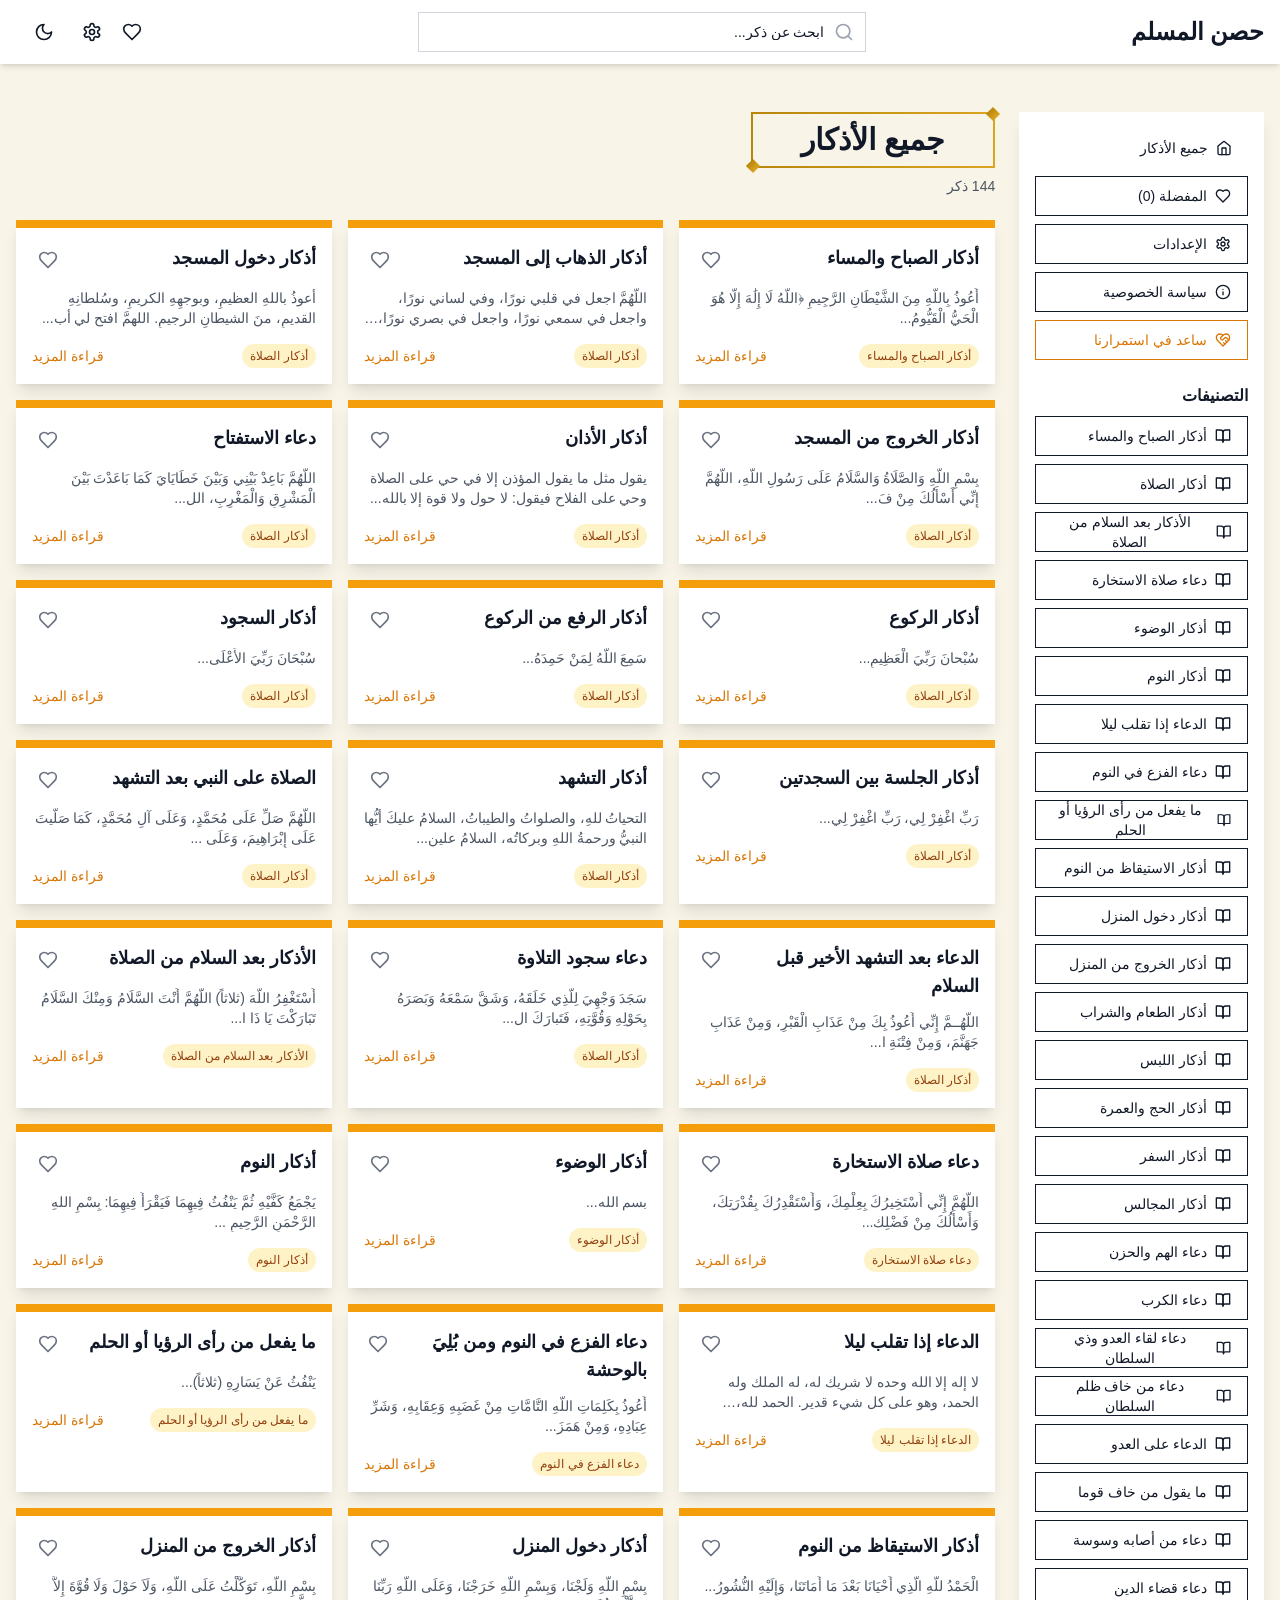
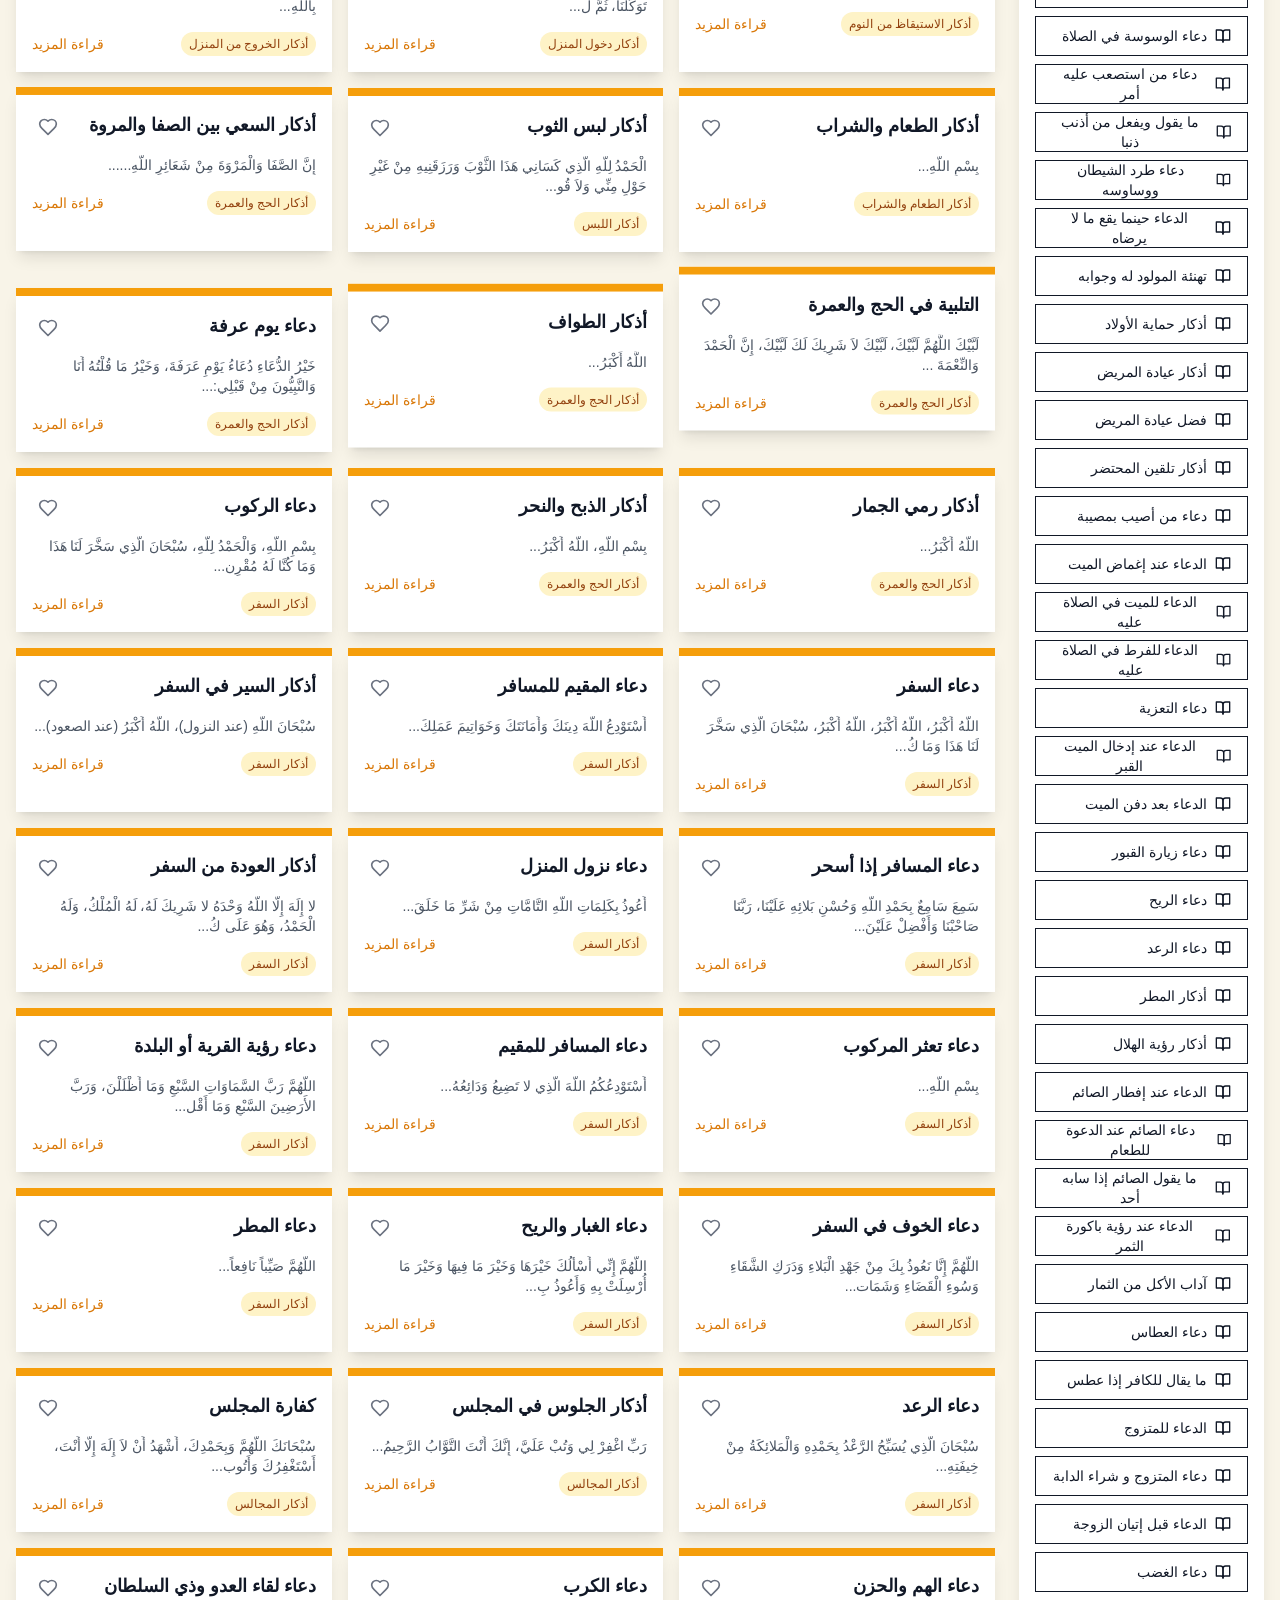
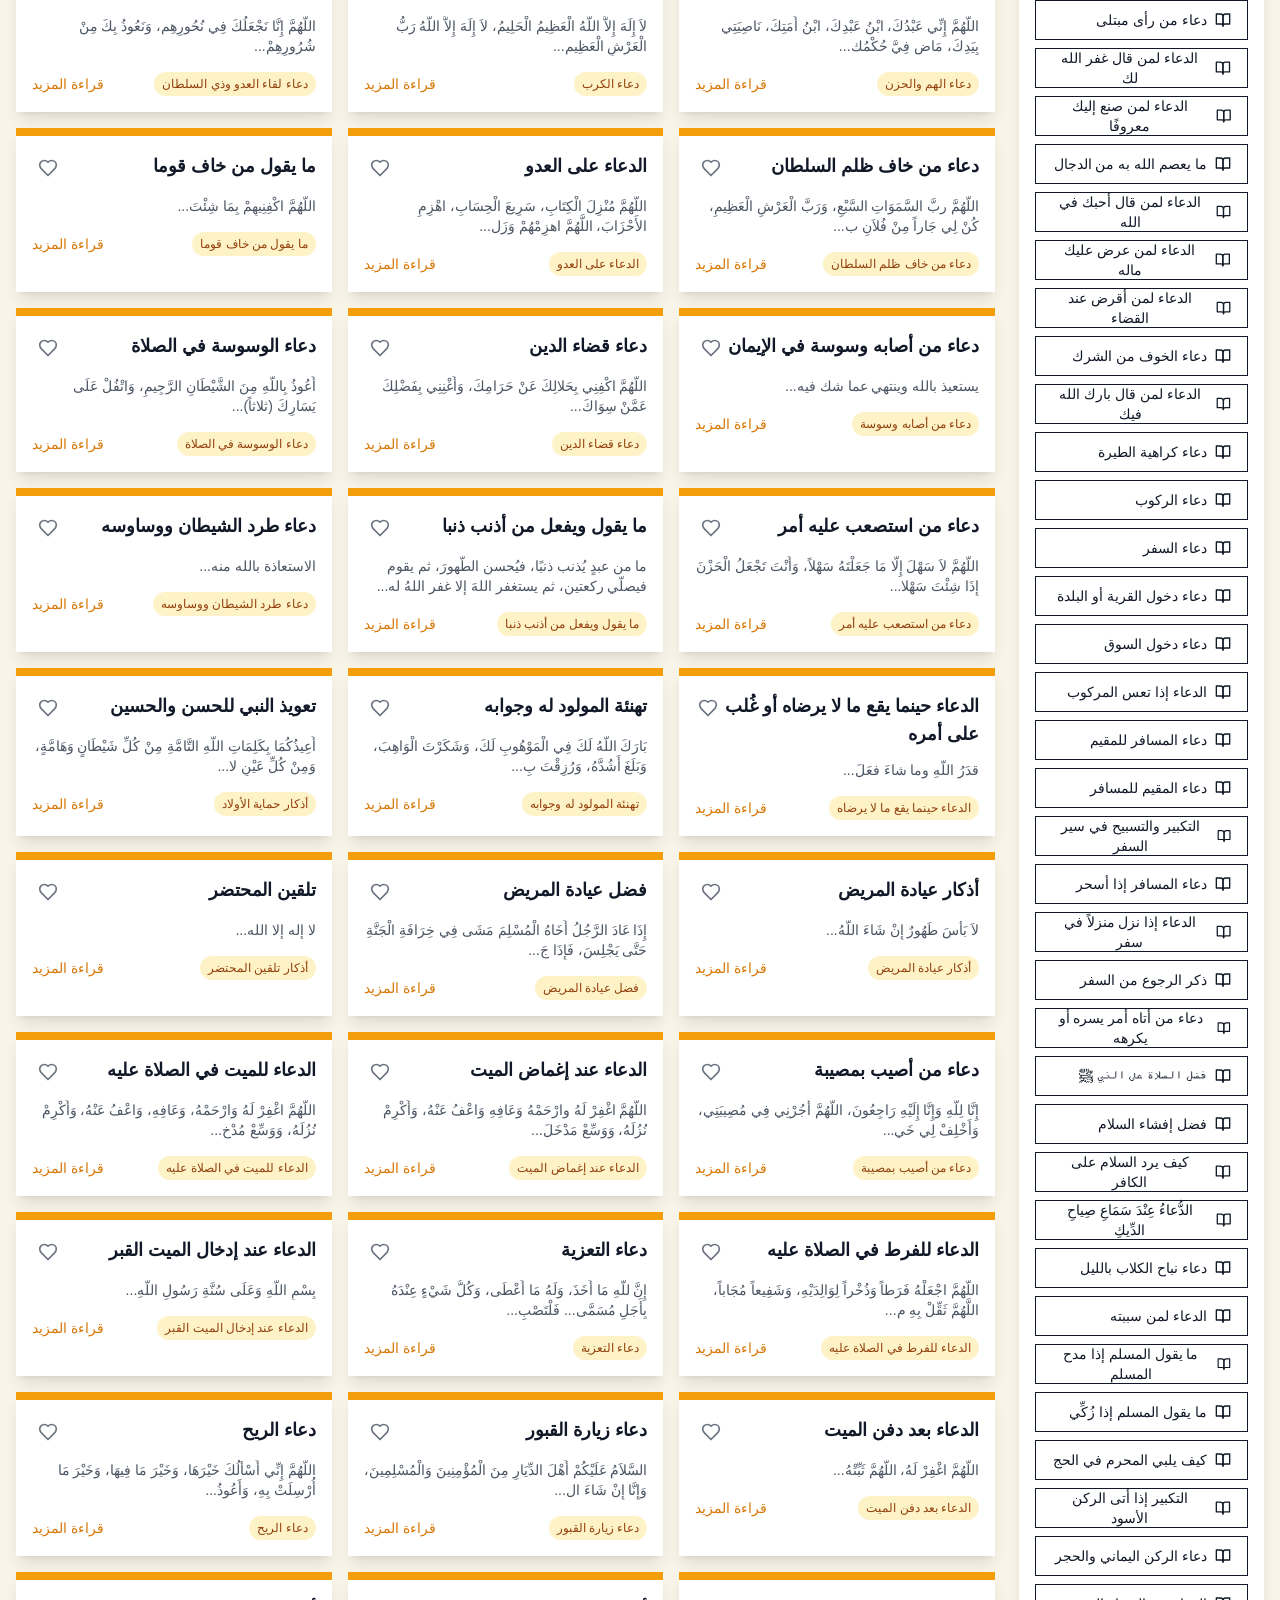
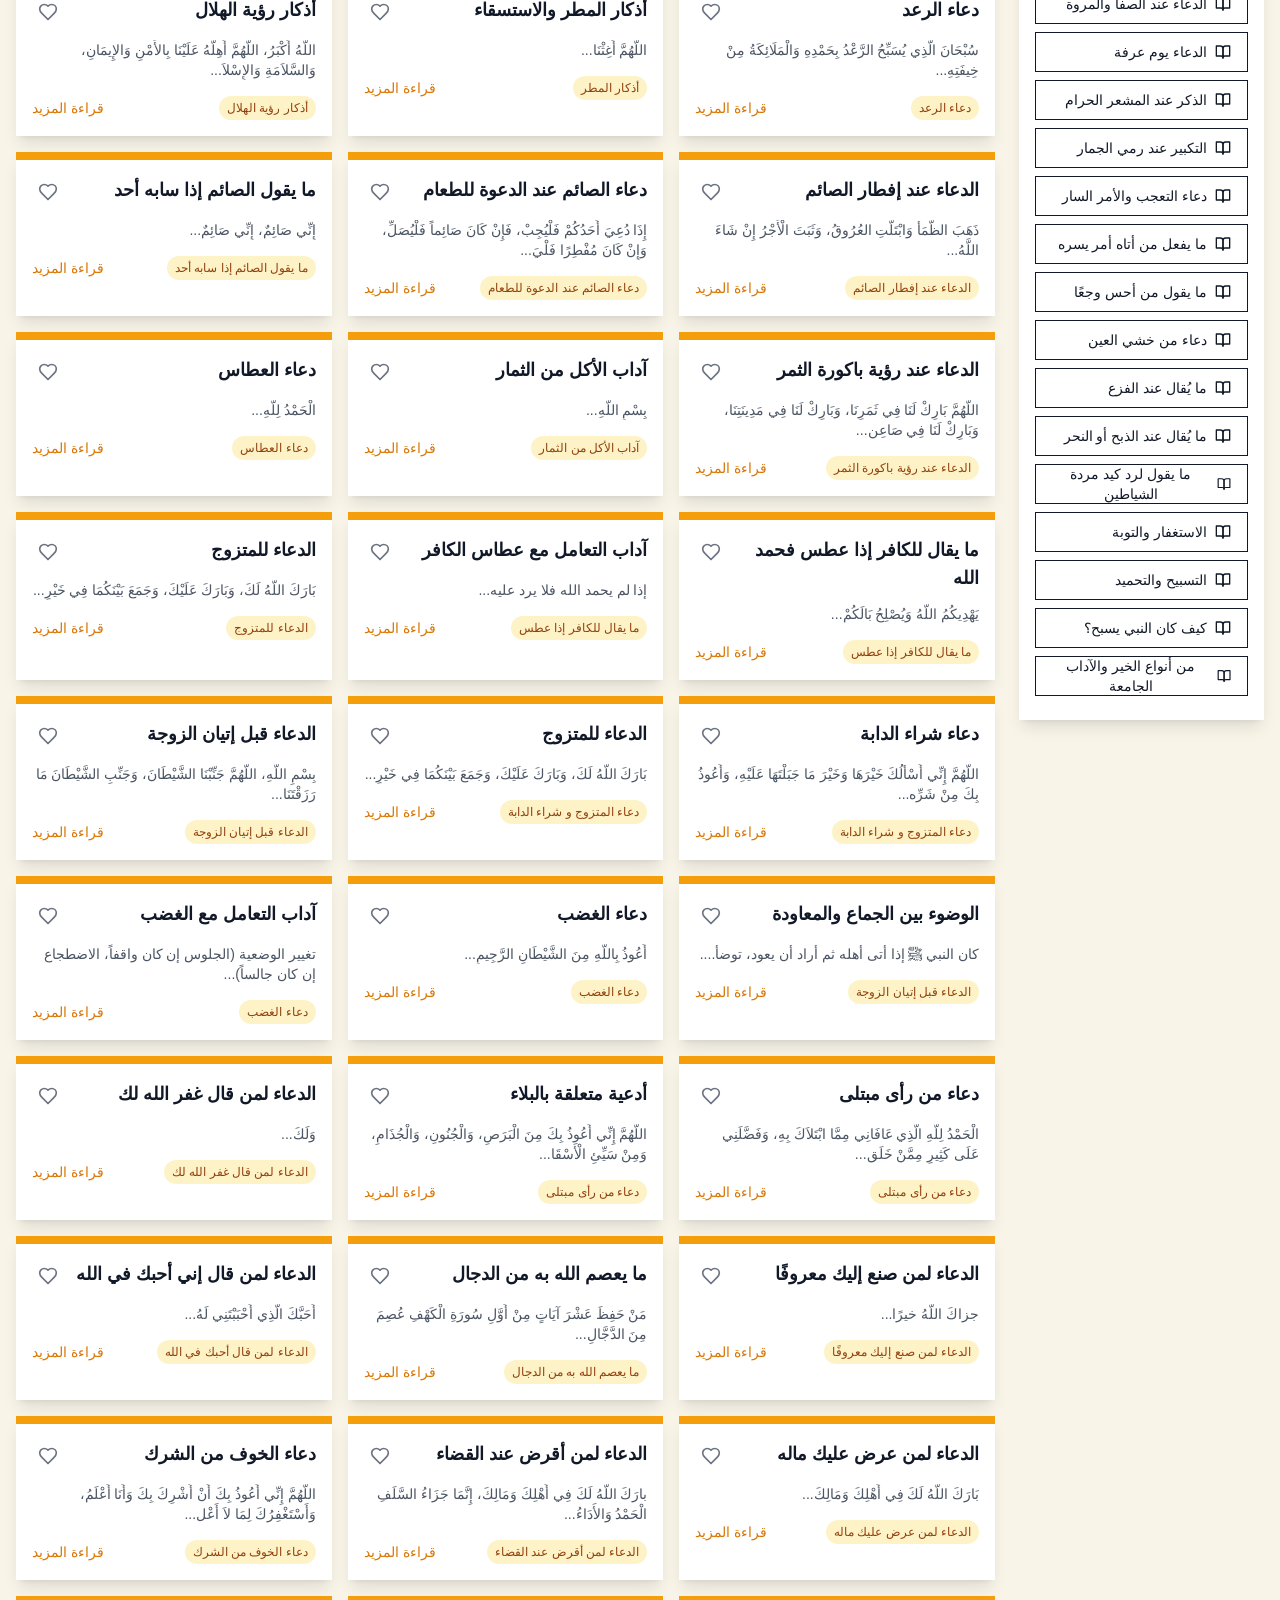
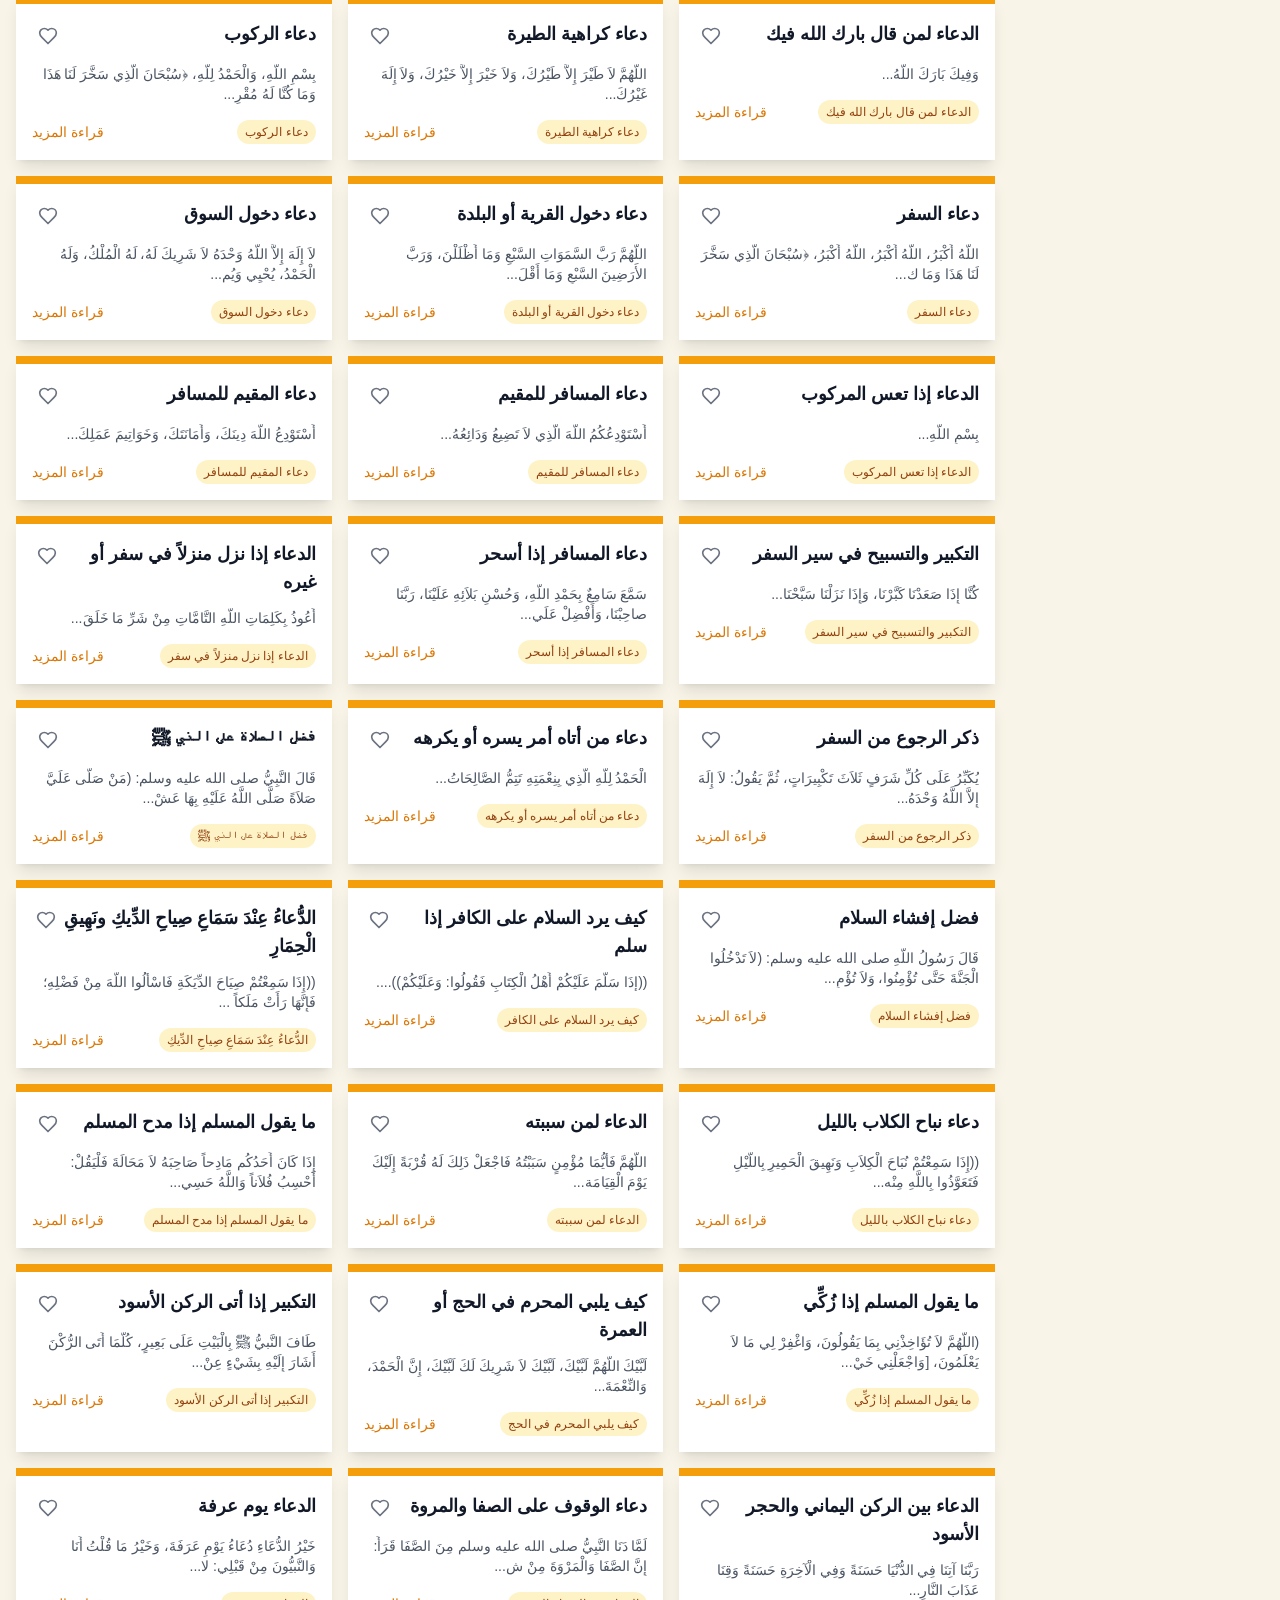
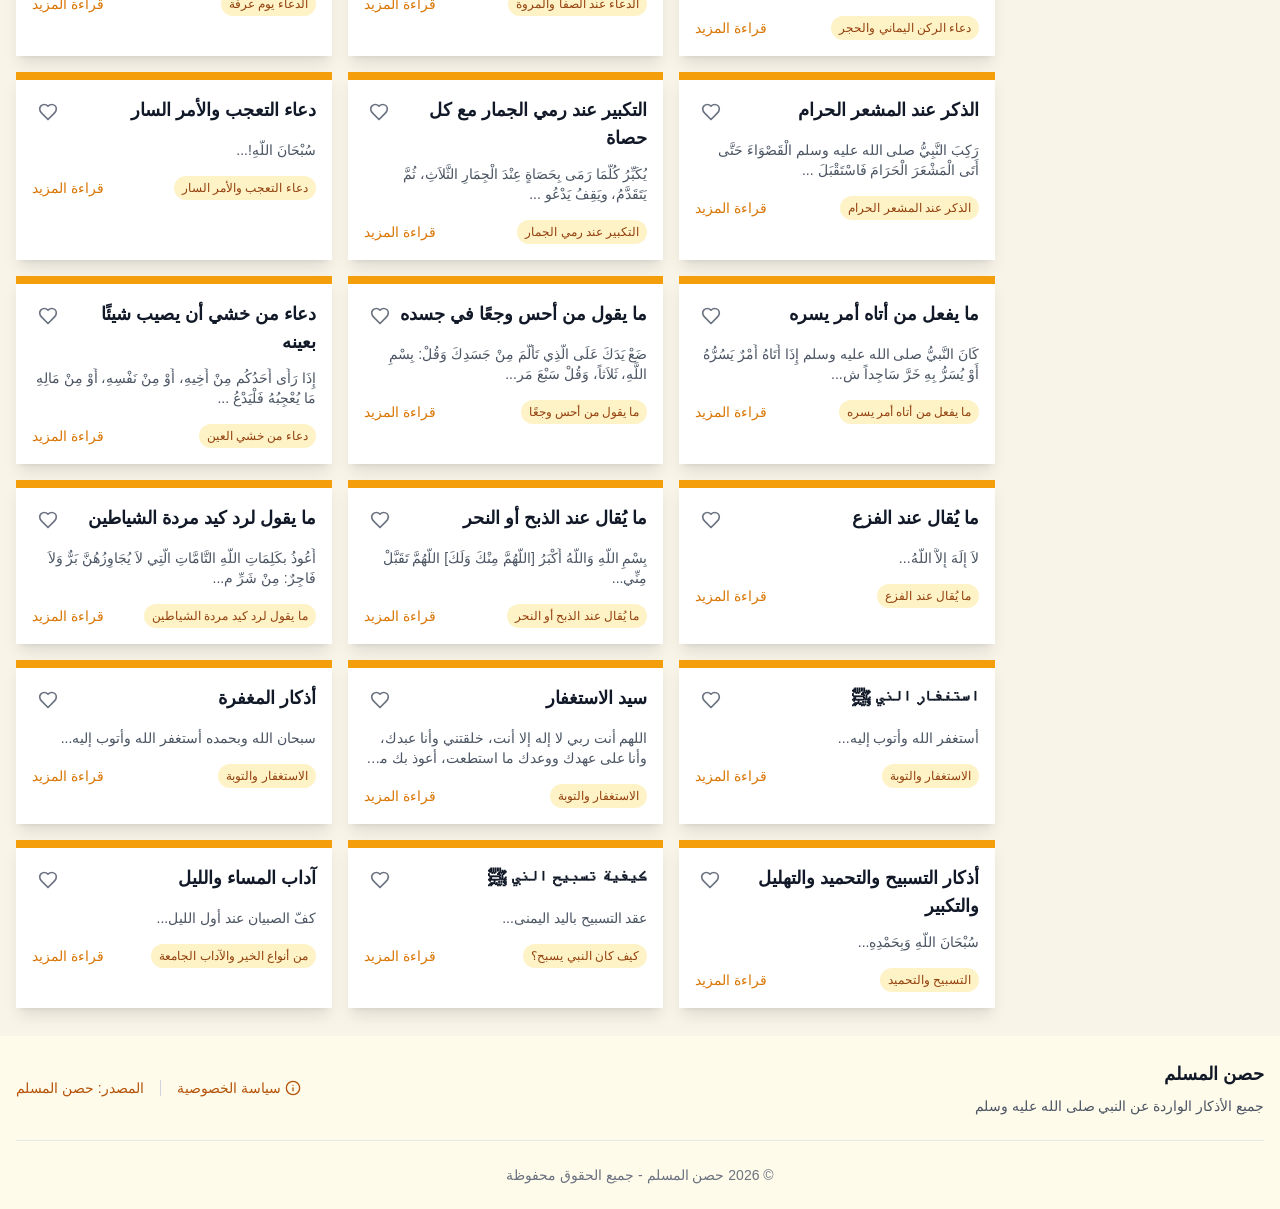
==== commit 7ccfeee0: "Updates" ====
--- a/index.html
+++ b/index.html
@@ -1,4 +1,8 @@
-<!DOCTYPE html><html lang="ar" style="--zikr-font-size:1rem"><head><script type="module">function handleViteError(node) {
+<!doctype html>
+<html lang="ar">
+<head>
+  <script type="module">
+  function handleViteError(node) {
     var shadowRoot = node.shadowRoot;
     if (!shadowRoot) return;
 
@@ -26,7 +30,10 @@
         }
       });
     });
-  }).observe(document.documentElement, { childList: true, subtree: true });</script><script type="module">window.addEventListener('error', function(event) {
+  }).observe(document.documentElement, { childList: true, subtree: true });
+  </script>
+  <script type="module">
+  window.addEventListener('error', function(event) {
     var message = event.message;
     var filename = event.filename;
     var lineno = event.lineno;
@@ -44,7 +51,10 @@
         stack: stack
       }
     }, '*');
-  });</script><script type="module">var originalConsoleError = console.error;
+  });
+  </script>
+  <script type="module">
+  var originalConsoleError = console.error;
   console.error = function() {
     originalConsoleError.apply(console, arguments);
     var args = Array.prototype.slice.call(arguments);
@@ -66,4 +76,58 @@
       type: 'console-error',
       error: errorData
     }, '*');
-  };</script><meta charset="UTF-8"><link href="/Muslim/assets/mosque.CPaE6hTo.ico" rel="icon" type="image/x-icon"><meta content="Muhamad Ammar" name="author"><meta content="width=device-width,initial-scale=1" name="viewport"><meta content="CIETC6bJu7nXx1OzOwGrwLpMxLHogMNFerej4CpBDoc" name="google-site-verification"><meta content="EFFB3F46C6D7D4BEB32FE31866675B30" name="msvalidate.01"><title>Muslim</title><meta content="Muslim - موقع أذكار وأدعية إسلامية يومية بواجهة سهلة وسريعة. Islamic daily azkar and duas website." name="description"><meta content="أذكار الصباح والمساء, أذكار اللباس, أذكار دخول وخروج الخلاء, أذكار الصلاة, أذكار النوم, أذكار الوضوء, أذكار الحج والعمرة, أذكار السفر, أذكار الطعام والشراب, أدعية إسلامية, أذكار يومية, حصن المسلم" name="keywords"><meta content="Muslim" property="og:title"><meta content="Muslim - موقع أذكار وأدعية إسلامية يومية بواجهة سهلة وسريعة." property="og:description"><meta content="website" property="og:type"><meta content="https://dashing-starburst-d2dad7.netlify.app/mosque.png" property="og:image"><meta content="ar_AR" property="og:locale"><meta content="summary" name="twitter:card"><meta content="Muslim" name="twitter:title"><meta content="Muslim - موقع أذكار وأدعية إسلامية يومية بواجهة سهلة وسريعة." name="twitter:description"><meta content="https://dashing-starburst-d2dad7.netlify.app/mosque.png" name="twitter:image"><meta content="Muslim" name="application-name"><script type="module" crossorigin="" src="/Muslim/js/index.Snup3lHX.js"></script><style type="text/css">*,:after,:before{--tw-border-spacing-x:0;--tw-border-spacing-y:0;--tw-translate-x:0;--tw-translate-y:0;--tw-rotate:0;--tw-skew-x:0;--tw-skew-y:0;--tw-scale-x:1;--tw-scale-y:1;--tw-scroll-snap-strictness:proximity;--tw-ring-offset-width:0px;--tw-ring-offset-color:#fff;--tw-ring-color:rgb(59 130 246 / .5);--tw-ring-offset-shadow:0 0 #0000;--tw-ring-shadow:0 0 #0000;--tw-shadow:0 0 #0000;--tw-shadow-colored:0 0 #0000}::backdrop{--tw-border-spacing-x:0;--tw-border-spacing-y:0;--tw-translate-x:0;--tw-translate-y:0;--tw-rotate:0;--tw-skew-x:0;--tw-skew-y:0;--tw-scale-x:1;--tw-scale-y:1;--tw-scroll-snap-strictness:proximity;--tw-ring-offset-width:0px;--tw-ring-offset-color:#fff;--tw-ring-color:rgb(59 130 246 / .5);--tw-ring-offset-shadow:0 0 #0000;--tw-ring-shadow:0 0 #0000;--tw-shadow:0 0 #0000;--tw-shadow-colored:0 0 #0000}*,:after,:before{box-sizing:border-box;border-width:0;border-style:solid;border-color:#e5e7eb}:after,:before{--tw-content:""}:host,html{line-height:1.5;-webkit-text-size-adjust:100%;-moz-tab-size:4;-o-tab-size:4;tab-size:4;font-family:ui-sans-serif,system-ui,sans-serif,"Apple Color Emoji","Segoe UI Emoji",Segoe UI Symbol,"Noto Color Emoji";font-feature-settings:normal;font-variation-settings:normal;-webkit-tap-highlight-color:transparent}body{margin:0;line-height:inherit}hr{height:0;color:inherit;border-top-width:1px}abbr:where([title]){-webkit-text-decoration:underline dotted;text-decoration:underline dotted}h1,h2,h3,h4,h5,h6{font-size:inherit;font-weight:inherit}a{color:inherit;text-decoration:inherit}b,strong{font-weight:bolder}code,kbd,pre,samp{font-family:ui-monospace,SFMono-Regular,Menlo,Monaco,Consolas,Liberation Mono,Courier New,monospace;font-feature-settings:normal;font-variation-settings:normal;font-size:1em}small{font-size:80%}sub,sup{font-size:75%;line-height:0;position:relative;vertical-align:baseline}sub{bottom:-.25em}sup{top:-.5em}table{text-indent:0;border-color:inherit;border-collapse:collapse}button,input,optgroup,select,textarea{font-family:inherit;font-feature-settings:inherit;font-variation-settings:inherit;font-size:100%;font-weight:inherit;line-height:inherit;letter-spacing:inherit;color:inherit;margin:0;padding:0}button,select{text-transform:none}button,input:where([type=button]),input:where([type=reset]),input:where([type=submit]){-webkit-appearance:button;background-color:transparent;background-image:none}:-moz-focusring{outline:auto}:-moz-ui-invalid{box-shadow:none}progress{vertical-align:baseline}::-webkit-inner-spin-button,::-webkit-outer-spin-button{height:auto}[type=search]{-webkit-appearance:textfield;outline-offset:-2px}::-webkit-search-decoration{-webkit-appearance:none}::-webkit-file-upload-button{-webkit-appearance:button;font:inherit}summary{display:list-item}blockquote,dd,dl,figure,h1,h2,h3,h4,h5,h6,hr,p,pre{margin:0}fieldset{margin:0;padding:0}legend{padding:0}menu,ol,ul{list-style:none;margin:0;padding:0}dialog{padding:0}textarea{resize:vertical}input::-moz-placeholder,textarea::-moz-placeholder{opacity:1;color:#9ca3af}input::placeholder,textarea::placeholder{opacity:1;color:#9ca3af}[role=button],button{cursor:pointer}:disabled{cursor:default}audio,canvas,embed,iframe,img,object,svg,video{display:block;vertical-align:middle}img,video{max-width:100%;height:auto}[hidden]:where(:not([hidden=until-found])){display:none}.container{width:100%;margin-right:auto;margin-left:auto;padding-right:2rem;padding-left:2rem}@media (min-width:1400px){.container{max-width:1400px}}.pointer-events-auto{pointer-events:auto}.fixed{position:fixed}.absolute{position:absolute}.relative{position:relative}.sticky{position:sticky}.inset-0{inset:0}.-right-1{right:-.25rem}.-top-1{top:-.25rem}.left-2{left:.5rem}.left-\[50\%\]{left:50%}.right-2{right:.5rem}.right-3{right:.75rem}.top-0{top:0}.top-1\/2{top:50%}.top-2{top:.5rem}.top-24{top:6rem}.top-\[50\%\]{top:50%}.z-40{z-index:40}.z-50{z-index:50}.z-\[100\]{z-index:100}.-mx-1{margin-left:-.25rem;margin-right:-.25rem}.mx-1{margin-left:.25rem;margin-right:.25rem}.mx-4{margin-left:1rem;margin-right:1rem}.mx-auto{margin-left:auto;margin-right:auto}.my-1{margin-top:.25rem;margin-bottom:.25rem}.mb-2{margin-bottom:.5rem}.mb-3{margin-bottom:.75rem}.mb-4{margin-bottom:1rem}.mb-6{margin-bottom:1.5rem}.mb-8{margin-bottom:2rem}.ml-1{margin-left:.25rem}.ml-2{margin-left:.5rem}.ml-auto{margin-left:auto}.mr-1{margin-right:.25rem}.mr-2{margin-right:.5rem}.mt-2{margin-top:.5rem}.mt-4{margin-top:1rem}.mt-6{margin-top:1.5rem}.mt-8{margin-top:2rem}.line-clamp-2{overflow:hidden;display:-webkit-box;-webkit-box-orient:vertical;-webkit-line-clamp:2}.block{display:block}.inline-block{display:inline-block}.flex{display:flex}.inline-flex{display:inline-flex}.grid{display:grid}.hidden{display:none}.h-10{height:2.5rem}.h-11{height:2.75rem}.h-16{height:4rem}.h-2{height:.5rem}.h-24{height:6rem}.h-3{height:.75rem}.h-3\.5{height:.875rem}.h-4{height:1rem}.h-5{height:1.25rem}.h-6{height:1.5rem}.h-8{height:2rem}.h-9{height:2.25rem}.h-auto{height:auto}.h-full{height:100%}.h-px{height:1px}.max-h-screen{max-height:100vh}.min-h-screen{min-height:100vh}.w-10{width:2.5rem}.w-16{width:4rem}.w-2{width:.5rem}.w-24{width:6rem}.w-3{width:.75rem}.w-3\.5{width:.875rem}.w-3\/4{width:75%}.w-4{width:1rem}.w-5{width:1.25rem}.w-6{width:1.5rem}.w-8{width:2rem}.w-full{width:100%}.min-w-\[8rem\]{min-width:8rem}.max-w-3xl{max-width:48rem}.max-w-4xl{max-width:56rem}.max-w-lg{max-width:32rem}.max-w-md{max-width:28rem}.flex-1{flex:1 1 0%}.shrink-0{flex-shrink:0}.flex-grow,.grow{flex-grow:1}.-translate-y-1\/2{--tw-translate-y:-50%;transform:translate(var(--tw-translate-x),var(--tw-translate-y)) rotate(var(--tw-rotate)) skew(var(--tw-skew-x)) skewY(var(--tw-skew-y)) scaleX(var(--tw-scale-x)) scaleY(var(--tw-scale-y))}.translate-x-\[-50\%\]{--tw-translate-x:-50%;transform:translate(var(--tw-translate-x),var(--tw-translate-y)) rotate(var(--tw-rotate)) skew(var(--tw-skew-x)) skewY(var(--tw-skew-y)) scaleX(var(--tw-scale-x)) scaleY(var(--tw-scale-y))}.translate-y-\[-50\%\]{--tw-translate-y:-50%;transform:translate(var(--tw-translate-x),var(--tw-translate-y)) rotate(var(--tw-rotate)) skew(var(--tw-skew-x)) skewY(var(--tw-skew-y)) scaleX(var(--tw-scale-x)) scaleY(var(--tw-scale-y))}.transform{transform:translate(var(--tw-translate-x),var(--tw-translate-y)) rotate(var(--tw-rotate)) skew(var(--tw-skew-x)) skewY(var(--tw-skew-y)) scaleX(var(--tw-scale-x)) scaleY(var(--tw-scale-y))}.cursor-default{cursor:default}.cursor-pointer{cursor:pointer}.touch-none{touch-action:none}.select-none{-webkit-user-select:none;-moz-user-select:none;user-select:none}.list-disc{list-style-type:disc}.grid-cols-1{grid-template-columns:repeat(1,minmax(0,1fr))}.flex-col{flex-direction:column}.flex-col-reverse{flex-direction:column-reverse}.flex-wrap{flex-wrap:wrap}.items-start{align-items:flex-start}.items-center{align-items:center}.justify-start{justify-content:flex-start}.justify-center{justify-content:center}.justify-between{justify-content:space-between}.gap-1{gap:.25rem}.gap-2{gap:.5rem}.gap-4{gap:1rem}.gap-6{gap:1.5rem}.space-x-2>:not([hidden])~:not([hidden]){--tw-space-x-reverse:0;margin-right:calc(.5rem * var(--tw-space-x-reverse));margin-left:calc(.5rem * calc(1 - var(--tw-space-x-reverse)))}.space-x-3>:not([hidden])~:not([hidden]){--tw-space-x-reverse:0;margin-right:calc(.75rem * var(--tw-space-x-reverse));margin-left:calc(.75rem * calc(1 - var(--tw-space-x-reverse)))}.space-x-4>:not([hidden])~:not([hidden]){--tw-space-x-reverse:0;margin-right:calc(1rem * var(--tw-space-x-reverse));margin-left:calc(1rem * calc(1 - var(--tw-space-x-reverse)))}.space-x-6>:not([hidden])~:not([hidden]){--tw-space-x-reverse:0;margin-right:calc(1.5rem * var(--tw-space-x-reverse));margin-left:calc(1.5rem * calc(1 - var(--tw-space-x-reverse)))}.space-y-1\.5>:not([hidden])~:not([hidden]){--tw-space-y-reverse:0;margin-top:calc(.375rem * calc(1 - var(--tw-space-y-reverse)));margin-bottom:calc(.375rem * var(--tw-space-y-reverse))}.space-y-2>:not([hidden])~:not([hidden]){--tw-space-y-reverse:0;margin-top:calc(.5rem * calc(1 - var(--tw-space-y-reverse)));margin-bottom:calc(.5rem * var(--tw-space-y-reverse))}.space-y-4>:not([hidden])~:not([hidden]){--tw-space-y-reverse:0;margin-top:calc(1rem * calc(1 - var(--tw-space-y-reverse)));margin-bottom:calc(1rem * var(--tw-space-y-reverse))}.space-y-6>:not([hidden])~:not([hidden]){--tw-space-y-reverse:0;margin-top:calc(1.5rem * calc(1 - var(--tw-space-y-reverse)));margin-bottom:calc(1.5rem * var(--tw-space-y-reverse))}.space-y-8>:not([hidden])~:not([hidden]){--tw-space-y-reverse:0;margin-top:calc(2rem * calc(1 - var(--tw-space-y-reverse)));margin-bottom:calc(2rem * var(--tw-space-y-reverse))}.space-x-reverse>:not([hidden])~:not([hidden]){--tw-space-x-reverse:1}.self-start{align-self:flex-start}.overflow-hidden{overflow:hidden}.overflow-y-auto{overflow-y:auto}.whitespace-pre-line{white-space:pre-line}.rounded{border-radius:.25rem}.rounded-full{border-radius:9999px}.rounded-lg{border-radius:var(--radius)}.rounded-md{border-radius:calc(var(--radius) - 2px)}.rounded-sm{border-radius:calc(var(--radius) - 4px)}.border{border-width:1px}.border-2{border-width:2px}.border-r{border-right-width:1px}.border-t{border-top-width:1px}.border-amber-500{--tw-border-opacity:1;border-color:rgb(245 158 11 / var(--tw-border-opacity,1))}.border-destructive{border-color:hsl(var(--destructive))}.border-gray-200{--tw-border-opacity:1;border-color:rgb(229 231 235 / var(--tw-border-opacity,1))}.border-gray-300{--tw-border-opacity:1;border-color:rgb(209 213 219 / var(--tw-border-opacity,1))}.border-gray-500{--tw-border-opacity:1;border-color:rgb(107 114 128 / var(--tw-border-opacity,1))}.border-gray-600{--tw-border-opacity:1;border-color:rgb(75 85 99 / var(--tw-border-opacity,1))}.border-gray-700{--tw-border-opacity:1;border-color:rgb(55 65 81 / var(--tw-border-opacity,1))}.border-green-500{--tw-border-opacity:1;border-color:rgb(34 197 94 / var(--tw-border-opacity,1))}.border-input{border-color:hsl(var(--input))}.border-primary{border-color:hsl(var(--primary))}.border-red-500{--tw-border-opacity:1;border-color:rgb(239 68 68 / var(--tw-border-opacity,1))}.bg-\[\#f8f4e8\]{--tw-bg-opacity:1;background-color:rgb(248 244 232 / var(--tw-bg-opacity,1))}.bg-amber-100{--tw-bg-opacity:1;background-color:rgb(254 243 199 / var(--tw-bg-opacity,1))}.bg-amber-50{--tw-bg-opacity:1;background-color:rgb(255 251 235 / var(--tw-bg-opacity,1))}.bg-amber-500{--tw-bg-opacity:1;background-color:rgb(245 158 11 / var(--tw-bg-opacity,1))}.bg-amber-600{--tw-bg-opacity:1;background-color:rgb(217 119 6 / var(--tw-bg-opacity,1))}.bg-amber-700{--tw-bg-opacity:1;background-color:rgb(180 83 9 / var(--tw-bg-opacity,1))}.bg-amber-800{--tw-bg-opacity:1;background-color:rgb(146 64 14 / var(--tw-bg-opacity,1))}.bg-background{background-color:hsl(var(--background))}.bg-black{--tw-bg-opacity:1;background-color:rgb(0 0 0 / var(--tw-bg-opacity,1))}.bg-black\/80{background-color:#000c}.bg-card{background-color:hsl(var(--card))}.bg-destructive{background-color:hsl(var(--destructive))}.bg-gray-200{--tw-bg-opacity:1;background-color:rgb(229 231 235 / var(--tw-bg-opacity,1))}.bg-gray-700{--tw-bg-opacity:1;background-color:rgb(55 65 81 / var(--tw-bg-opacity,1))}.bg-gray-800{--tw-bg-opacity:1;background-color:rgb(31 41 55 / var(--tw-bg-opacity,1))}.bg-gray-900{--tw-bg-opacity:1;background-color:rgb(17 24 39 / var(--tw-bg-opacity,1))}.bg-muted{background-color:hsl(var(--muted))}.bg-popover{background-color:hsl(var(--popover))}.bg-primary{background-color:hsl(var(--primary))}.bg-red-500{--tw-bg-opacity:1;background-color:rgb(239 68 68 / var(--tw-bg-opacity,1))}.bg-secondary{background-color:hsl(var(--secondary))}.bg-transparent{background-color:transparent}.bg-white{--tw-bg-opacity:1;background-color:rgb(255 255 255 / var(--tw-bg-opacity,1))}.bg-opacity-50{--tw-bg-opacity:.5}.bg-gradient-to-r{background-image:linear-gradient(to right,var(--tw-gradient-stops))}.from-amber-500{--tw-gradient-from:#f59e0b var(--tw-gradient-from-position);--tw-gradient-to:rgb(245 158 11 / 0) var(--tw-gradient-to-position);--tw-gradient-stops:var(--tw-gradient-from),var(--tw-gradient-to)}.to-amber-600{--tw-gradient-to:#d97706 var(--tw-gradient-to-position)}.fill-current{fill:currentColor}.fill-red-500{fill:#ef4444}.p-0{padding:0}.p-1{padding:.25rem}.p-2{padding:.5rem}.p-3{padding:.75rem}.p-4{padding:1rem}.p-6{padding:1.5rem}.px-12{padding-left:3rem;padding-right:3rem}.px-2{padding-left:.5rem;padding-right:.5rem}.px-3{padding-left:.75rem;padding-right:.75rem}.px-4{padding-left:1rem;padding-right:1rem}.px-6{padding-left:1.5rem;padding-right:1.5rem}.px-8{padding-left:2rem;padding-right:2rem}.py-1{padding-top:.25rem;padding-bottom:.25rem}.py-1\.5{padding-top:.375rem;padding-bottom:.375rem}.py-12{padding-top:3rem;padding-bottom:3rem}.py-2{padding-top:.5rem;padding-bottom:.5rem}.py-20{padding-top:5rem;padding-bottom:5rem}.py-3{padding-top:.75rem;padding-bottom:.75rem}.py-4{padding-top:1rem;padding-bottom:1rem}.py-6{padding-top:1.5rem;padding-bottom:1.5rem}.py-8{padding-top:2rem;padding-bottom:2rem}.pb-3{padding-bottom:.75rem}.pl-5{padding-left:1.25rem}.pl-8{padding-left:2rem}.pr-10{padding-right:2.5rem}.pr-2{padding-right:.5rem}.pr-8{padding-right:2rem}.pt-0{padding-top:0}.pt-4{padding-top:1rem}.pt-6{padding-top:1.5rem}.text-center{text-align:center}.text-right{text-align:right}.text-2xl{font-size:1.5rem;line-height:2rem}.text-3xl{font-size:1.875rem;line-height:2.25rem}.text-lg{font-size:1.125rem;line-height:1.75rem}.text-sm{font-size:.875rem;line-height:1.25rem}.text-xl{font-size:1.25rem;line-height:1.75rem}.text-xs{font-size:.75rem;line-height:1rem}.font-bold{font-weight:700}.font-medium{font-weight:500}.font-semibold{font-weight:600}.leading-loose{line-height:2}.leading-none{line-height:1}.leading-relaxed{line-height:1.625}.tracking-tight{letter-spacing:-.025em}.tracking-widest{letter-spacing:.1em}.text-amber-100{--tw-text-opacity:1;color:rgb(254 243 199 / var(--tw-text-opacity,1))}.text-amber-300{--tw-text-opacity:1;color:rgb(252 211 77 / var(--tw-text-opacity,1))}.text-amber-400{--tw-text-opacity:1;color:rgb(251 191 36 / var(--tw-text-opacity,1))}.text-amber-500{--tw-text-opacity:1;color:rgb(245 158 11 / var(--tw-text-opacity,1))}.text-amber-600{--tw-text-opacity:1;color:rgb(217 119 6 / var(--tw-text-opacity,1))}.text-amber-700{--tw-text-opacity:1;color:rgb(180 83 9 / var(--tw-text-opacity,1))}.text-amber-800{--tw-text-opacity:1;color:rgb(146 64 14 / var(--tw-text-opacity,1))}.text-card-foreground{color:hsl(var(--card-foreground))}.text-destructive-foreground{color:hsl(var(--destructive-foreground))}.text-foreground\/50{color:hsl(var(--foreground) / .5)}.text-gray-200{--tw-text-opacity:1;color:rgb(229 231 235 / var(--tw-text-opacity,1))}.text-gray-300{--tw-text-opacity:1;color:rgb(209 213 219 / var(--tw-text-opacity,1))}.text-gray-400{--tw-text-opacity:1;color:rgb(156 163 175 / var(--tw-text-opacity,1))}.text-gray-500{--tw-text-opacity:1;color:rgb(107 114 128 / var(--tw-text-opacity,1))}.text-gray-600{--tw-text-opacity:1;color:rgb(75 85 99 / var(--tw-text-opacity,1))}.text-gray-700{--tw-text-opacity:1;color:rgb(55 65 81 / var(--tw-text-opacity,1))}.text-gray-800{--tw-text-opacity:1;color:rgb(31 41 55 / var(--tw-text-opacity,1))}.text-gray-900{--tw-text-opacity:1;color:rgb(17 24 39 / var(--tw-text-opacity,1))}.text-green-500{--tw-text-opacity:1;color:rgb(34 197 94 / var(--tw-text-opacity,1))}.text-muted-foreground{color:hsl(var(--muted-foreground))}.text-popover-foreground{color:hsl(var(--popover-foreground))}.text-primary{color:hsl(var(--primary))}.text-primary-foreground{color:hsl(var(--primary-foreground))}.text-red-500{--tw-text-opacity:1;color:rgb(239 68 68 / var(--tw-text-opacity,1))}.text-secondary-foreground{color:hsl(var(--secondary-foreground))}.text-white{--tw-text-opacity:1;color:rgb(255 255 255 / var(--tw-text-opacity,1))}.underline-offset-4{text-underline-offset:4px}.placeholder-gray-400::-moz-placeholder{--tw-placeholder-opacity:1;color:rgb(156 163 175 / var(--tw-placeholder-opacity,1))}.placeholder-gray-400::placeholder{--tw-placeholder-opacity:1;color:rgb(156 163 175 / var(--tw-placeholder-opacity,1))}.opacity-0{opacity:0}.opacity-50{opacity:.5}.opacity-60{opacity:.6}.opacity-75{opacity:.75}.opacity-90{opacity:.9}.shadow-lg{--tw-shadow:0 10px 15px -3px rgb(0 0 0 / .1),0 4px 6px -4px rgb(0 0 0 / .1);--tw-shadow-colored:0 10px 15px -3px var(--tw-shadow-color),0 4px 6px -4px var(--tw-shadow-color);box-shadow:var(--tw-ring-offset-shadow,0 0 #0000),var(--tw-ring-shadow,0 0 #0000),var(--tw-shadow)}.shadow-md{--tw-shadow:0 4px 6px -1px rgb(0 0 0 / .1),0 2px 4px -2px rgb(0 0 0 / .1);--tw-shadow-colored:0 4px 6px -1px var(--tw-shadow-color),0 2px 4px -2px var(--tw-shadow-color);box-shadow:var(--tw-ring-offset-shadow,0 0 #0000),var(--tw-ring-shadow,0 0 #0000),var(--tw-shadow)}.shadow-sm{--tw-shadow:0 1px 2px 0 rgb(0 0 0 / .05);--tw-shadow-colored:0 1px 2px 0 var(--tw-shadow-color);box-shadow:var(--tw-ring-offset-shadow,0 0 #0000),var(--tw-ring-shadow,0 0 #0000),var(--tw-shadow)}.shadow-xl{--tw-shadow:0 20px 25px -5px rgb(0 0 0 / .1),0 8px 10px -6px rgb(0 0 0 / .1);--tw-shadow-colored:0 20px 25px -5px var(--tw-shadow-color),0 8px 10px -6px var(--tw-shadow-color);box-shadow:var(--tw-ring-offset-shadow,0 0 #0000),var(--tw-ring-shadow,0 0 #0000),var(--tw-shadow)}.outline-none{outline:2px solid transparent;outline-offset:2px}.outline{outline-style:solid}.ring-green-500{--tw-ring-opacity:1;--tw-ring-color:rgb(34 197 94 / var(--tw-ring-opacity, 1))}.ring-offset-background{--tw-ring-offset-color:hsl(var(--background))}.filter{filter:var(--tw-blur) var(--tw-brightness) var(--tw-contrast) var(--tw-grayscale) var(--tw-hue-rotate) var(--tw-invert) var(--tw-saturate) var(--tw-sepia) var(--tw-drop-shadow)}.transition{transition-property:color,background-color,border-color,text-decoration-color,fill,stroke,opacity,box-shadow,transform,filter,-webkit-backdrop-filter;transition-property:color,background-color,border-color,text-decoration-color,fill,stroke,opacity,box-shadow,transform,filter,backdrop-filter;transition-property:color,background-color,border-color,text-decoration-color,fill,stroke,opacity,box-shadow,transform,filter,backdrop-filter,-webkit-backdrop-filter;transition-timing-function:cubic-bezier(.4,0,.2,1);transition-duration:.15s}.transition-all{transition-property:all;transition-timing-function:cubic-bezier(.4,0,.2,1);transition-duration:.15s}.transition-colors{transition-property:color,background-color,border-color,text-decoration-color,fill,stroke;transition-timing-function:cubic-bezier(.4,0,.2,1);transition-duration:.15s}.transition-opacity{transition-property:opacity;transition-timing-function:cubic-bezier(.4,0,.2,1);transition-duration:.15s}.duration-200{transition-duration:.2s}.duration-300{transition-duration:.3s}@keyframes enter{0%{opacity:var(--tw-enter-opacity,1);transform:translate3d(var(--tw-enter-translate-x,0),var(--tw-enter-translate-y,0),0) scale3d(var(--tw-enter-scale,1),var(--tw-enter-scale,1),var(--tw-enter-scale,1)) rotate(var(--tw-enter-rotate,0))}}@keyframes exit{to{opacity:var(--tw-exit-opacity,1);transform:translate3d(var(--tw-exit-translate-x,0),var(--tw-exit-translate-y,0),0) scale3d(var(--tw-exit-scale,1),var(--tw-exit-scale,1),var(--tw-exit-scale,1)) rotate(var(--tw-exit-rotate,0))}}.duration-200{animation-duration:.2s}.duration-300{animation-duration:.3s}:root{--zikr-font-size:1rem}body{--tw-bg-opacity:1;background-color:rgb(248 244 232 / var(--tw-bg-opacity,1));--tw-text-opacity:1;color:rgb(17 24 39 / var(--tw-text-opacity,1));font-family:Tajawal,sans-serif;direction:rtl}.dark body{--tw-bg-opacity:1;background-color:rgb(17 24 39 / var(--tw-bg-opacity,1));--tw-text-opacity:1;color:rgb(255 255 255 / var(--tw-text-opacity,1))}.islamic-font-style{font-family:Lateef,serif;font-weight:700}.islamic-border{border:2px solid;border-image-slice:1;border-image-source:linear-gradient(to right,#b8860b,#daa520);position:relative}.islamic-border:after,.islamic-border:before{content:"";position:absolute;width:10px;height:10px;background:linear-gradient(to right,#b8860b,#daa520)}.islamic-border:before{top:-5px;right:-5px;transform:rotate(45deg)}.islamic-border:after{bottom:-5px;left:-5px;transform:rotate(45deg)}.zikr-card{transition:transform .3s ease,box-shadow .3s ease}.zikr-card:hover{transform:translateY(-5px);box-shadow:0 10px 20px #0000001a}.dark .zikr-card:hover{box-shadow:0 10px 20px #ffffff0d}.counter-badge{border-radius:9999px;--tw-bg-opacity:1;background-color:rgb(245 158 11 / var(--tw-bg-opacity,1));padding:.25rem .5rem;font-size:.75rem;line-height:1rem;font-weight:700;--tw-text-opacity:1;color:rgb(255 255 255 / var(--tw-text-opacity,1));--tw-shadow:0 1px 3px 0 rgb(0 0 0 / .1),0 1px 2px -1px rgb(0 0 0 / .1);--tw-shadow-colored:0 1px 3px 0 var(--tw-shadow-color),0 1px 2px -1px var(--tw-shadow-color);box-shadow:var(--tw-ring-offset-shadow,0 0 #0000),var(--tw-ring-shadow,0 0 #0000),var(--tw-shadow)}.dark .counter-badge{--tw-bg-opacity:1;background-color:rgb(217 119 6 / var(--tw-bg-opacity,1))}.zikr-content-text{font-size:var(--zikr-font-size)}.file\:border-0::file-selector-button{border-width:0}.file\:bg-transparent::file-selector-button{background-color:transparent}.file\:text-sm::file-selector-button{font-size:.875rem;line-height:1.25rem}.file\:font-medium::file-selector-button{font-weight:500}.placeholder\:text-muted-foreground::-moz-placeholder{color:hsl(var(--muted-foreground))}.placeholder\:text-muted-foreground::placeholder{color:hsl(var(--muted-foreground))}.hover\:scale-105:hover{--tw-scale-x:1.05;--tw-scale-y:1.05;transform:translate(var(--tw-translate-x),var(--tw-translate-y)) rotate(var(--tw-rotate)) skew(var(--tw-skew-x)) skewY(var(--tw-skew-y)) scaleX(var(--tw-scale-x)) scaleY(var(--tw-scale-y))}.hover\:\!bg-gray-100:hover{--tw-bg-opacity:1!important;background-color:rgb(243 244 246 / var(--tw-bg-opacity,1))!important}.hover\:\!bg-gray-700:hover{--tw-bg-opacity:1!important;background-color:rgb(55 65 81 / var(--tw-bg-opacity,1))!important}.hover\:bg-accent:hover{background-color:hsl(var(--accent))}.hover\:bg-amber-100\/70:hover{background-color:#fef3c7b3}.hover\:bg-amber-200:hover{--tw-bg-opacity:1;background-color:rgb(253 230 138 / var(--tw-bg-opacity,1))}.hover\:bg-amber-500:hover{--tw-bg-opacity:1;background-color:rgb(245 158 11 / var(--tw-bg-opacity,1))}.hover\:bg-amber-600:hover{--tw-bg-opacity:1;background-color:rgb(217 119 6 / var(--tw-bg-opacity,1))}.hover\:bg-amber-700:hover{--tw-bg-opacity:1;background-color:rgb(180 83 9 / var(--tw-bg-opacity,1))}.hover\:bg-amber-900:hover{--tw-bg-opacity:1;background-color:rgb(120 53 15 / var(--tw-bg-opacity,1))}.hover\:bg-destructive\/90:hover{background-color:hsl(var(--destructive) / .9)}.hover\:bg-gray-100:hover{--tw-bg-opacity:1;background-color:rgb(243 244 246 / var(--tw-bg-opacity,1))}.hover\:bg-gray-200:hover{--tw-bg-opacity:1;background-color:rgb(229 231 235 / var(--tw-bg-opacity,1))}.hover\:bg-gray-600:hover{--tw-bg-opacity:1;background-color:rgb(75 85 99 / var(--tw-bg-opacity,1))}.hover\:bg-gray-600\/70:hover{background-color:#4b5563b3}.hover\:bg-gray-700:hover{--tw-bg-opacity:1;background-color:rgb(55 65 81 / var(--tw-bg-opacity,1))}.hover\:bg-primary\/90:hover{background-color:hsl(var(--primary) / .9)}.hover\:bg-red-50:hover{--tw-bg-opacity:1;background-color:rgb(254 242 242 / var(--tw-bg-opacity,1))}.hover\:bg-secondary:hover{background-color:hsl(var(--secondary))}.hover\:bg-secondary\/80:hover{background-color:hsl(var(--secondary) / .8)}.hover\:from-amber-600:hover{--tw-gradient-from:#d97706 var(--tw-gradient-from-position);--tw-gradient-to:rgb(217 119 6 / 0) var(--tw-gradient-to-position);--tw-gradient-stops:var(--tw-gradient-from),var(--tw-gradient-to)}.hover\:to-amber-700:hover{--tw-gradient-to:#b45309 var(--tw-gradient-to-position)}.hover\:text-accent-foreground:hover{color:hsl(var(--accent-foreground))}.hover\:text-amber-300:hover{--tw-text-opacity:1;color:rgb(252 211 77 / var(--tw-text-opacity,1))}.hover\:text-amber-600:hover{--tw-text-opacity:1;color:rgb(217 119 6 / var(--tw-text-opacity,1))}.hover\:text-amber-700:hover{--tw-text-opacity:1;color:rgb(180 83 9 / var(--tw-text-opacity,1))}.hover\:text-foreground:hover{color:hsl(var(--foreground))}.hover\:underline:hover{text-decoration-line:underline}.hover\:shadow-lg:hover{--tw-shadow:0 10px 15px -3px rgb(0 0 0 / .1),0 4px 6px -4px rgb(0 0 0 / .1);--tw-shadow-colored:0 10px 15px -3px var(--tw-shadow-color),0 4px 6px -4px var(--tw-shadow-color);box-shadow:var(--tw-ring-offset-shadow,0 0 #0000),var(--tw-ring-shadow,0 0 #0000),var(--tw-shadow)}.focus\:\!bg-gray-100:focus{--tw-bg-opacity:1!important;background-color:rgb(243 244 246 / var(--tw-bg-opacity,1))!important}.focus\:\!bg-gray-700:focus{--tw-bg-opacity:1!important;background-color:rgb(55 65 81 / var(--tw-bg-opacity,1))!important}.focus\:bg-accent:focus{background-color:hsl(var(--accent))}.focus\:text-accent-foreground:focus{color:hsl(var(--accent-foreground))}.focus\:opacity-100:focus{opacity:1}.focus\:outline-none:focus{outline:2px solid transparent;outline-offset:2px}.focus\:ring-2:focus{--tw-ring-offset-shadow:var(--tw-ring-inset) 0 0 0 var(--tw-ring-offset-width) var(--tw-ring-offset-color);--tw-ring-shadow:var(--tw-ring-inset) 0 0 0 calc(2px + var(--tw-ring-offset-width)) var(--tw-ring-color);box-shadow:var(--tw-ring-offset-shadow),var(--tw-ring-shadow),var(--tw-shadow,0 0 #0000)}.focus\:ring-amber-500:focus{--tw-ring-opacity:1;--tw-ring-color:rgb(245 158 11 / var(--tw-ring-opacity, 1))}.focus\:ring-ring:focus{--tw-ring-color:hsl(var(--ring))}.focus\:ring-offset-2:focus{--tw-ring-offset-width:2px}.focus-visible\:outline-none:focus-visible{outline:2px solid transparent;outline-offset:2px}.focus-visible\:ring-2:focus-visible{--tw-ring-offset-shadow:var(--tw-ring-inset) 0 0 0 var(--tw-ring-offset-width) var(--tw-ring-offset-color);--tw-ring-shadow:var(--tw-ring-inset) 0 0 0 calc(2px + var(--tw-ring-offset-width)) var(--tw-ring-color);box-shadow:var(--tw-ring-offset-shadow),var(--tw-ring-shadow),var(--tw-shadow,0 0 #0000)}.focus-visible\:ring-ring:focus-visible{--tw-ring-color:hsl(var(--ring))}.focus-visible\:ring-offset-2:focus-visible{--tw-ring-offset-width:2px}.disabled\:pointer-events-none:disabled{pointer-events:none}.disabled\:cursor-not-allowed:disabled{cursor:not-allowed}.disabled\:opacity-50:disabled{opacity:.5}.group:hover .group-hover\:opacity-100{opacity:1}.group.destructive .group-\[\.destructive\]\:border-destructive\/30{border-color:hsl(var(--destructive) / .3)}.group.destructive .group-\[\.destructive\]\:text-red-300{--tw-text-opacity:1;color:rgb(252 165 165 / var(--tw-text-opacity,1))}.group.destructive .group-\[\.destructive\]\:hover\:border-destructive\/30:hover{border-color:hsl(var(--destructive) / .3)}.group.destructive .group-\[\.destructive\]\:hover\:bg-destructive:hover{background-color:hsl(var(--destructive))}.group.destructive .group-\[\.destructive\]\:hover\:text-destructive-foreground:hover{color:hsl(var(--destructive-foreground))}.group.destructive .group-\[\.destructive\]\:hover\:text-red-50:hover{--tw-text-opacity:1;color:rgb(254 242 242 / var(--tw-text-opacity,1))}.group.destructive .group-\[\.destructive\]\:focus\:ring-destructive:focus{--tw-ring-color:hsl(var(--destructive))}.group.destructive .group-\[\.destructive\]\:focus\:ring-red-400:focus{--tw-ring-opacity:1;--tw-ring-color:rgb(248 113 113 / var(--tw-ring-opacity, 1))}.group.destructive .group-\[\.destructive\]\:focus\:ring-offset-red-600:focus{--tw-ring-offset-color:#dc2626}.data-\[disabled\]\:pointer-events-none[data-disabled]{pointer-events:none}.data-\[swipe\=cancel\]\:translate-x-0[data-swipe=cancel]{--tw-translate-x:0px;transform:translate(var(--tw-translate-x),var(--tw-translate-y)) rotate(var(--tw-rotate)) skew(var(--tw-skew-x)) skewY(var(--tw-skew-y)) scaleX(var(--tw-scale-x)) scaleY(var(--tw-scale-y))}.data-\[swipe\=end\]\:translate-x-\[var\(--radix-toast-swipe-end-x\)\][data-swipe=end]{--tw-translate-x:var(--radix-toast-swipe-end-x);transform:translate(var(--tw-translate-x),var(--tw-translate-y)) rotate(var(--tw-rotate)) skew(var(--tw-skew-x)) skewY(var(--tw-skew-y)) scaleX(var(--tw-scale-x)) scaleY(var(--tw-scale-y))}.data-\[swipe\=move\]\:translate-x-\[var\(--radix-toast-swipe-move-x\)\][data-swipe=move]{--tw-translate-x:var(--radix-toast-swipe-move-x);transform:translate(var(--tw-translate-x),var(--tw-translate-y)) rotate(var(--tw-rotate)) skew(var(--tw-skew-x)) skewY(var(--tw-skew-y)) scaleX(var(--tw-scale-x)) scaleY(var(--tw-scale-y))}.data-\[state\=open\]\:bg-accent[data-state=open]{background-color:hsl(var(--accent))}.data-\[disabled\]\:opacity-50[data-disabled]{opacity:.5}.data-\[swipe\=move\]\:transition-none[data-swipe=move]{transition-property:none}.data-\[state\=open\]\:animate-in[data-state=open]{animation-name:enter;animation-duration:.15s;--tw-enter-opacity:initial;--tw-enter-scale:initial;--tw-enter-rotate:initial;--tw-enter-translate-x:initial;--tw-enter-translate-y:initial}.data-\[state\=closed\]\:animate-out[data-state=closed],.data-\[swipe\=end\]\:animate-out[data-swipe=end]{animation-name:exit;animation-duration:.15s;--tw-exit-opacity:initial;--tw-exit-scale:initial;--tw-exit-rotate:initial;--tw-exit-translate-x:initial;--tw-exit-translate-y:initial}.data-\[state\=closed\]\:fade-out-0[data-state=closed]{--tw-exit-opacity:0}.data-\[state\=closed\]\:fade-out-80[data-state=closed]{--tw-exit-opacity:.8}.data-\[state\=open\]\:fade-in-0[data-state=open]{--tw-enter-opacity:0}.data-\[state\=closed\]\:zoom-out-95[data-state=closed]{--tw-exit-scale:.95}.data-\[state\=open\]\:zoom-in-95[data-state=open]{--tw-enter-scale:.95}.data-\[side\=bottom\]\:slide-in-from-top-2[data-side=bottom]{--tw-enter-translate-y:-.5rem}.data-\[side\=left\]\:slide-in-from-right-2[data-side=left]{--tw-enter-translate-x:.5rem}.data-\[side\=right\]\:slide-in-from-left-2[data-side=right]{--tw-enter-translate-x:-.5rem}.data-\[side\=top\]\:slide-in-from-bottom-2[data-side=top]{--tw-enter-translate-y:.5rem}.data-\[state\=closed\]\:slide-out-to-left-1\/2[data-state=closed]{--tw-exit-translate-x:-50%}.data-\[state\=closed\]\:slide-out-to-right-full[data-state=closed]{--tw-exit-translate-x:100%}.data-\[state\=closed\]\:slide-out-to-top-\[48\%\][data-state=closed]{--tw-exit-translate-y:-48%}.data-\[state\=open\]\:slide-in-from-left-1\/2[data-state=open]{--tw-enter-translate-x:-50%}.data-\[state\=open\]\:slide-in-from-top-\[48\%\][data-state=open]{--tw-enter-translate-y:-48%}.data-\[state\=open\]\:slide-in-from-top-full[data-state=open]{--tw-enter-translate-y:-100%}.dark\:border-gray-600:is(.dark*){--tw-border-opacity:1;border-color:rgb(75 85 99 / var(--tw-border-opacity,1))}.dark\:border-gray-700:is(.dark*){--tw-border-opacity:1;border-color:rgb(55 65 81 / var(--tw-border-opacity,1))}.dark\:bg-gray-800:is(.dark*){--tw-bg-opacity:1;background-color:rgb(31 41 55 / var(--tw-bg-opacity,1))}.dark\:text-amber-400:is(.dark*){--tw-text-opacity:1;color:rgb(251 191 36 / var(--tw-text-opacity,1))}.dark\:text-gray-300:is(.dark*){--tw-text-opacity:1;color:rgb(209 213 219 / var(--tw-text-opacity,1))}.dark\:text-gray-400:is(.dark*){--tw-text-opacity:1;color:rgb(156 163 175 / var(--tw-text-opacity,1))}.dark\:text-gray-600:is(.dark*){--tw-text-opacity:1;color:rgb(75 85 99 / var(--tw-text-opacity,1))}.dark\:hover\:bg-amber-800:hover:is(.dark*){--tw-bg-opacity:1;background-color:rgb(146 64 14 / var(--tw-bg-opacity,1))}.dark\:hover\:bg-red-900\/20:hover:is(.dark*){background-color:#7f1d1d33}.dark\:hover\:text-amber-400:hover:is(.dark*){--tw-text-opacity:1;color:rgb(251 191 36 / var(--tw-text-opacity,1))}@media (min-width:640px){.sm\:bottom-0{bottom:0}.sm\:right-0{right:0}.sm\:top-auto{top:auto}.sm\:mt-0{margin-top:0}.sm\:flex-row{flex-direction:row}.sm\:flex-col{flex-direction:column}.sm\:justify-end{justify-content:flex-end}.sm\:space-x-2>:not([hidden])~:not([hidden]){--tw-space-x-reverse:0;margin-right:calc(.5rem * var(--tw-space-x-reverse));margin-left:calc(.5rem * calc(1 - var(--tw-space-x-reverse)))}.sm\:space-x-reverse>:not([hidden])~:not([hidden]){--tw-space-x-reverse:1}.sm\:rounded-lg{border-radius:var(--radius)}.sm\:text-right{text-align:right}.data-\[state\=open\]\:sm\:slide-in-from-bottom-full[data-state=open]{--tw-enter-translate-y:100%}}@media (min-width:768px){.md\:mb-0{margin-bottom:0}.md\:block{display:block}.md\:flex{display:flex}.md\:hidden{display:none}.md\:w-1\/4{width:25%}.md\:w-3\/4{width:75%}.md\:max-w-\[420px\]{max-width:420px}.md\:grid-cols-2{grid-template-columns:repeat(2,minmax(0,1fr))}.md\:flex-row{flex-direction:row}.md\:py-12{padding-top:3rem;padding-bottom:3rem}.md\:text-right{text-align:right}.md\:text-2xl{font-size:1.5rem;line-height:2rem}.md\:text-3xl{font-size:1.875rem;line-height:2.25rem}}@media (min-width:1024px){.lg\:w-1\/5{width:20%}.lg\:w-4\/5{width:80%}.lg\:grid-cols-3{grid-template-columns:repeat(3,minmax(0,1fr))}}</style></head><body><div id="root"><div class="min-h-screen flex flex-col bg-[#f8f4e8] text-gray-900"><header class="sticky top-0 z-40 shadow-md bg-white"><div class="container mx-auto px-4 py-3 flex items-center justify-between"><div class="flex items-center"><button class="inline-flex items-center justify-center rounded-md text-sm font-medium ring-offset-background transition-colors focus-visible:outline-none focus-visible:ring-2 focus-visible:ring-ring focus-visible:ring-offset-2 disabled:pointer-events-none disabled:opacity-50 hover:bg-accent hover:text-accent-foreground h-10 w-10 md:hidden mr-2"><svg class="h-6 w-6" fill="none" height="24" stroke="currentColor" stroke-linecap="round" stroke-linejoin="round" stroke-width="2" viewBox="0 0 24 24" width="24" xmlns="http://www.w3.org/2000/svg"><line x1="4" x2="20" y1="12" y2="12"></line><line x1="4" x2="20" y1="6" y2="6"></line><line x1="4" x2="20" y1="18" y2="18"></line></svg></button><h1 class="text-xl md:text-2xl font-bold cursor-pointer islamic-font-style">حصن المسلم</h1></div><div class="flex-1 max-w-md mx-4 hidden md:flex items-center relative"><input class="flex h-10 w-full rounded-md border bg-background px-3 py-2 text-sm ring-offset-background file:border-0 file:bg-transparent file:text-sm file:font-medium placeholder:text-muted-foreground focus-visible:outline-none focus-visible:ring-2 focus-visible:ring-ring focus-visible:ring-offset-2 disabled:cursor-not-allowed disabled:opacity-50 pr-10 border-gray-300" placeholder="ابحث عن ذكر..." type="text" value=""><svg class="absolute right-3 top-1/2 transform -translate-y-1/2 h-5 w-5 text-gray-400" fill="none" height="24" stroke="currentColor" stroke-linecap="round" stroke-linejoin="round" stroke-width="2" viewBox="0 0 24 24" width="24" xmlns="http://www.w3.org/2000/svg"><circle cx="11" cy="11" r="8"></circle><path d="m21 21-4.3-4.3"></path></svg></div><div class="flex items-center space-x-2"><button class="inline-flex items-center justify-center rounded-md text-sm font-medium ring-offset-background transition-colors focus-visible:outline-none focus-visible:ring-2 focus-visible:ring-ring focus-visible:ring-offset-2 disabled:pointer-events-none disabled:opacity-50 hover:bg-accent hover:text-accent-foreground h-10 w-10 relative"><svg class="h-5 w-5" fill="none" height="24" stroke="currentColor" stroke-linecap="round" stroke-linejoin="round" stroke-width="2" viewBox="0 0 24 24" width="24" xmlns="http://www.w3.org/2000/svg"><path d="M19 14c1.49-1.46 3-3.21 3-5.5A5.5 5.5 0 0 0 16.5 3c-1.76 0-3 .5-4.5 2-1.5-1.5-2.74-2-4.5-2A5.5 5.5 0 0 0 2 8.5c0 2.3 1.5 4.05 3 5.5l7 7Z"></path></svg></button><button class="inline-flex items-center justify-center rounded-md text-sm font-medium ring-offset-background transition-colors focus-visible:outline-none focus-visible:ring-2 focus-visible:ring-ring focus-visible:ring-offset-2 disabled:pointer-events-none disabled:opacity-50 hover:bg-accent hover:text-accent-foreground h-10 w-10"><svg class="h-5 w-5" fill="none" height="24" stroke="currentColor" stroke-linecap="round" stroke-linejoin="round" stroke-width="2" viewBox="0 0 24 24" width="24" xmlns="http://www.w3.org/2000/svg"><path d="M12.22 2h-.44a2 2 0 0 0-2 2v.18a2 2 0 0 1-1 1.73l-.43.25a2 2 0 0 1-2 0l-.15-.08a2 2 0 0 0-2.73.73l-.22.38a2 2 0 0 0 .73 2.73l.15.1a2 2 0 0 1 1 1.72v.51a2 2 0 0 1-1 1.74l-.15.09a2 2 0 0 0-.73 2.73l.22.38a2 2 0 0 0 2.73.73l.15-.08a2 2 0 0 1 2 0l.43.25a2 2 0 0 1 1 1.73V20a2 2 0 0 0 2 2h.44a2 2 0 0 0 2-2v-.18a2 2 0 0 1 1-1.73l.43-.25a2 2 0 0 1 2 0l.15.08a2 2 0 0 0 2.73-.73l.22-.39a2 2 0 0 0-.73-2.73l-.15-.08a2 2 0 0 1-1-1.74v-.5a2 2 0 0 1 1-1.74l.15-.09a2 2 0 0 0 .73-2.73l-.22-.38a2 2 0 0 0-2.73-.73l-.15.08a2 2 0 0 1-2 0l-.43-.25a2 2 0 0 1-1-1.73V4a2 2 0 0 0-2-2z"></path><circle cx="12" cy="12" r="3"></circle></svg></button><button class="inline-flex items-center justify-center rounded-md text-sm font-medium ring-offset-background transition-colors focus-visible:outline-none focus-visible:ring-2 focus-visible:ring-ring focus-visible:ring-offset-2 disabled:pointer-events-none disabled:opacity-50 hover:bg-accent hover:text-accent-foreground h-10 w-10"><svg class="h-5 w-5" fill="none" height="24" stroke="currentColor" stroke-linecap="round" stroke-linejoin="round" stroke-width="2" viewBox="0 0 24 24" width="24" xmlns="http://www.w3.org/2000/svg"><path d="M12 3a6 6 0 0 0 9 9 9 9 0 1 1-9-9Z"></path></svg></button></div></div><div class="md:hidden px-4 pb-3"><div class="flex items-center relative"><input class="flex h-10 rounded-md border bg-background px-3 py-2 text-sm ring-offset-background file:border-0 file:bg-transparent file:text-sm file:font-medium placeholder:text-muted-foreground focus-visible:outline-none focus-visible:ring-2 focus-visible:ring-ring focus-visible:ring-offset-2 disabled:cursor-not-allowed disabled:opacity-50 pr-10 w-full border-gray-300" placeholder="ابحث عن ذكر..." type="text" value=""><svg class="absolute right-3 top-1/2 transform -translate-y-1/2 h-5 w-5 text-gray-400" fill="none" height="24" stroke="currentColor" stroke-linecap="round" stroke-linejoin="round" stroke-width="2" viewBox="0 0 24 24" width="24" xmlns="http://www.w3.org/2000/svg"><circle cx="11" cy="11" r="8"></circle><path d="m21 21-4.3-4.3"></path></svg></div></div></header><main class="flex-grow container mx-auto px-4 py-8 md:py-12 flex flex-col md:flex-row gap-6 relative"><div class="hidden md:block md:w-1/4 lg:w-1/5 space-y-4 sticky top-24 self-start"><div class="rounded-lg p-4 bg-white shadow-lg"><button class="inline-flex items-center rounded-md text-sm font-medium ring-offset-background transition-colors focus-visible:outline-none focus-visible:ring-2 focus-visible:ring-ring focus-visible:ring-offset-2 disabled:pointer-events-none disabled:opacity-50 bg-primary text-primary-foreground hover:bg-primary/90 h-10 px-4 py-2 w-full mb-2 justify-start"><svg class="ml-2 h-4 w-4" fill="none" height="24" stroke="currentColor" stroke-linecap="round" stroke-linejoin="round" stroke-width="2" viewBox="0 0 24 24" width="24" xmlns="http://www.w3.org/2000/svg"><path d="m3 9 9-7 9 7v11a2 2 0 0 1-2 2H5a2 2 0 0 1-2-2z"></path><polyline points="9 22 9 12 15 12 15 22"></polyline></svg>جميع الأذكار</button><button class="inline-flex items-center rounded-md text-sm font-medium ring-offset-background transition-colors focus-visible:outline-none focus-visible:ring-2 focus-visible:ring-ring focus-visible:ring-offset-2 disabled:pointer-events-none disabled:opacity-50 border border-input bg-background hover:bg-accent hover:text-accent-foreground h-10 px-4 py-2 w-full mb-2 justify-start"><svg class="ml-2 h-4 w-4" fill="none" height="24" stroke="currentColor" stroke-linecap="round" stroke-linejoin="round" stroke-width="2" viewBox="0 0 24 24" width="24" xmlns="http://www.w3.org/2000/svg"><path d="M19 14c1.49-1.46 3-3.21 3-5.5A5.5 5.5 0 0 0 16.5 3c-1.76 0-3 .5-4.5 2-1.5-1.5-2.74-2-4.5-2A5.5 5.5 0 0 0 2 8.5c0 2.3 1.5 4.05 3 5.5l7 7Z"></path></svg>المفضلة (0)</button><button class="inline-flex items-center rounded-md text-sm font-medium ring-offset-background transition-colors focus-visible:outline-none focus-visible:ring-2 focus-visible:ring-ring focus-visible:ring-offset-2 disabled:pointer-events-none disabled:opacity-50 border border-input bg-background hover:bg-accent hover:text-accent-foreground h-10 px-4 py-2 w-full mb-2 justify-start"><svg class="ml-2 h-4 w-4" fill="none" height="24" stroke="currentColor" stroke-linecap="round" stroke-linejoin="round" stroke-width="2" viewBox="0 0 24 24" width="24" xmlns="http://www.w3.org/2000/svg"><path d="M12.22 2h-.44a2 2 0 0 0-2 2v.18a2 2 0 0 1-1 1.73l-.43.25a2 2 0 0 1-2 0l-.15-.08a2 2 0 0 0-2.73.73l-.22.38a2 2 0 0 0 .73 2.73l.15.1a2 2 0 0 1 1 1.72v.51a2 2 0 0 1-1 1.74l-.15.09a2 2 0 0 0-.73 2.73l.22.38a2 2 0 0 0 2.73.73l.15-.08a2 2 0 0 1 2 0l.43.25a2 2 0 0 1 1 1.73V20a2 2 0 0 0 2 2h.44a2 2 0 0 0 2-2v-.18a2 2 0 0 1 1-1.73l.43-.25a2 2 0 0 1 2 0l.15.08a2 2 0 0 0 2.73-.73l.22-.39a2 2 0 0 0-.73-2.73l-.15-.08a2 2 0 0 1-1-1.74v-.5a2 2 0 0 1 1-1.74l.15-.09a2 2 0 0 0 .73-2.73l-.22-.38a2 2 0 0 0-2.73-.73l-.15.08a2 2 0 0 1-2 0l-.43-.25a2 2 0 0 1-1-1.73V4a2 2 0 0 0-2-2z"></path><circle cx="12" cy="12" r="3"></circle></svg>الإعدادات</button><button class="inline-flex items-center rounded-md text-sm font-medium ring-offset-background transition-colors focus-visible:outline-none focus-visible:ring-2 focus-visible:ring-ring focus-visible:ring-offset-2 disabled:pointer-events-none disabled:opacity-50 border border-input bg-background hover:bg-accent hover:text-accent-foreground h-10 px-4 py-2 w-full mb-2 justify-start"><svg class="ml-2 h-4 w-4" fill="none" height="24" stroke="currentColor" stroke-linecap="round" stroke-linejoin="round" stroke-width="2" viewBox="0 0 24 24" width="24" xmlns="http://www.w3.org/2000/svg"><circle cx="12" cy="12" r="10"></circle><path d="M12 16v-4"></path><path d="M12 8h.01"></path></svg>سياسة الخصوصية</button><button class="inline-flex items-center rounded-md text-sm font-medium ring-offset-background transition-colors focus-visible:outline-none focus-visible:ring-2 focus-visible:ring-ring focus-visible:ring-offset-2 disabled:pointer-events-none disabled:opacity-50 border border-input bg-background hover:bg-accent hover:text-accent-foreground h-10 px-4 py-2 w-full mb-2 justify-start text-amber-600"><svg class="ml-2 h-4 w-4" fill="none" height="24" stroke="currentColor" stroke-linecap="round" stroke-linejoin="round" stroke-width="2" viewBox="0 0 24 24" width="24" xmlns="http://www.w3.org/2000/svg"><path d="M19 14c1.49-1.46 3-3.21 3-5.5A5.5 5.5 0 0 0 16.5 3c-1.76 0-3 .5-4.5 2-1.5-1.5-2.74-2-4.5-2A5.5 5.5 0 0 0 2 8.5c0 2.3 1.5 4.05 3 5.5l7 7Z"></path><path d="M12 5 9.04 7.96a2.17 2.17 0 0 0 0 3.08v0c.82.82 2.13.85 3 .07l2.07-1.9a2.82 2.82 0 0 1 3.79 0l2.96 2.66"></path><path d="m18 15-2-2"></path><path d="m15 18-2-2"></path></svg>ساعد في استمرارنا</button><div class="mt-4 mb-2 font-bold">التصنيفات</div><button class="inline-flex items-center rounded-md text-sm font-medium ring-offset-background transition-colors focus-visible:outline-none focus-visible:ring-2 focus-visible:ring-ring focus-visible:ring-offset-2 disabled:pointer-events-none disabled:opacity-50 border border-input bg-background hover:bg-accent hover:text-accent-foreground h-10 px-4 py-2 w-full mb-2 justify-start"><svg class="ml-2 h-4 w-4" fill="none" height="24" stroke="currentColor" stroke-linecap="round" stroke-linejoin="round" stroke-width="2" viewBox="0 0 24 24" width="24" xmlns="http://www.w3.org/2000/svg"><path d="M2 3h6a4 4 0 0 1 4 4v14a3 3 0 0 0-3-3H2z"></path><path d="M22 3h-6a4 4 0 0 0-4 4v14a3 3 0 0 1 3-3h7z"></path></svg>أذكار الصباح والمساء</button><button class="inline-flex items-center rounded-md text-sm font-medium ring-offset-background transition-colors focus-visible:outline-none focus-visible:ring-2 focus-visible:ring-ring focus-visible:ring-offset-2 disabled:pointer-events-none disabled:opacity-50 border border-input bg-background hover:bg-accent hover:text-accent-foreground h-10 px-4 py-2 w-full mb-2 justify-start"><svg class="ml-2 h-4 w-4" fill="none" height="24" stroke="currentColor" stroke-linecap="round" stroke-linejoin="round" stroke-width="2" viewBox="0 0 24 24" width="24" xmlns="http://www.w3.org/2000/svg"><path d="M2 3h6a4 4 0 0 1 4 4v14a3 3 0 0 0-3-3H2z"></path><path d="M22 3h-6a4 4 0 0 0-4 4v14a3 3 0 0 1 3-3h7z"></path></svg>أذكار الصلاة</button><button class="inline-flex items-center rounded-md text-sm font-medium ring-offset-background transition-colors focus-visible:outline-none focus-visible:ring-2 focus-visible:ring-ring focus-visible:ring-offset-2 disabled:pointer-events-none disabled:opacity-50 border border-input bg-background hover:bg-accent hover:text-accent-foreground h-10 px-4 py-2 w-full mb-2 justify-start"><svg class="ml-2 h-4 w-4" fill="none" height="24" stroke="currentColor" stroke-linecap="round" stroke-linejoin="round" stroke-width="2" viewBox="0 0 24 24" width="24" xmlns="http://www.w3.org/2000/svg"><path d="M2 3h6a4 4 0 0 1 4 4v14a3 3 0 0 0-3-3H2z"></path><path d="M22 3h-6a4 4 0 0 0-4 4v14a3 3 0 0 1 3-3h7z"></path></svg>الأذكار بعد السلام من الصلاة</button><button class="inline-flex items-center rounded-md text-sm font-medium ring-offset-background transition-colors focus-visible:outline-none focus-visible:ring-2 focus-visible:ring-ring focus-visible:ring-offset-2 disabled:pointer-events-none disabled:opacity-50 border border-input bg-background hover:bg-accent hover:text-accent-foreground h-10 px-4 py-2 w-full mb-2 justify-start"><svg class="ml-2 h-4 w-4" fill="none" height="24" stroke="currentColor" stroke-linecap="round" stroke-linejoin="round" stroke-width="2" viewBox="0 0 24 24" width="24" xmlns="http://www.w3.org/2000/svg"><path d="M2 3h6a4 4 0 0 1 4 4v14a3 3 0 0 0-3-3H2z"></path><path d="M22 3h-6a4 4 0 0 0-4 4v14a3 3 0 0 1 3-3h7z"></path></svg>دعاء صلاة الاستخارة</button><button class="inline-flex items-center rounded-md text-sm font-medium ring-offset-background transition-colors focus-visible:outline-none focus-visible:ring-2 focus-visible:ring-ring focus-visible:ring-offset-2 disabled:pointer-events-none disabled:opacity-50 border border-input bg-background hover:bg-accent hover:text-accent-foreground h-10 px-4 py-2 w-full mb-2 justify-start"><svg class="ml-2 h-4 w-4" fill="none" height="24" stroke="currentColor" stroke-linecap="round" stroke-linejoin="round" stroke-width="2" viewBox="0 0 24 24" width="24" xmlns="http://www.w3.org/2000/svg"><path d="M2 3h6a4 4 0 0 1 4 4v14a3 3 0 0 0-3-3H2z"></path><path d="M22 3h-6a4 4 0 0 0-4 4v14a3 3 0 0 1 3-3h7z"></path></svg>أذكار الوضوء</button><button class="inline-flex items-center rounded-md text-sm font-medium ring-offset-background transition-colors focus-visible:outline-none focus-visible:ring-2 focus-visible:ring-ring focus-visible:ring-offset-2 disabled:pointer-events-none disabled:opacity-50 border border-input bg-background hover:bg-accent hover:text-accent-foreground h-10 px-4 py-2 w-full mb-2 justify-start"><svg class="ml-2 h-4 w-4" fill="none" height="24" stroke="currentColor" stroke-linecap="round" stroke-linejoin="round" stroke-width="2" viewBox="0 0 24 24" width="24" xmlns="http://www.w3.org/2000/svg"><path d="M2 3h6a4 4 0 0 1 4 4v14a3 3 0 0 0-3-3H2z"></path><path d="M22 3h-6a4 4 0 0 0-4 4v14a3 3 0 0 1 3-3h7z"></path></svg>أذكار النوم</button><button class="inline-flex items-center rounded-md text-sm font-medium ring-offset-background transition-colors focus-visible:outline-none focus-visible:ring-2 focus-visible:ring-ring focus-visible:ring-offset-2 disabled:pointer-events-none disabled:opacity-50 border border-input bg-background hover:bg-accent hover:text-accent-foreground h-10 px-4 py-2 w-full mb-2 justify-start"><svg class="ml-2 h-4 w-4" fill="none" height="24" stroke="currentColor" stroke-linecap="round" stroke-linejoin="round" stroke-width="2" viewBox="0 0 24 24" width="24" xmlns="http://www.w3.org/2000/svg"><path d="M2 3h6a4 4 0 0 1 4 4v14a3 3 0 0 0-3-3H2z"></path><path d="M22 3h-6a4 4 0 0 0-4 4v14a3 3 0 0 1 3-3h7z"></path></svg>الدعاء إذا تقلب ليلا</button><button class="inline-flex items-center rounded-md text-sm font-medium ring-offset-background transition-colors focus-visible:outline-none focus-visible:ring-2 focus-visible:ring-ring focus-visible:ring-offset-2 disabled:pointer-events-none disabled:opacity-50 border border-input bg-background hover:bg-accent hover:text-accent-foreground h-10 px-4 py-2 w-full mb-2 justify-start"><svg class="ml-2 h-4 w-4" fill="none" height="24" stroke="currentColor" stroke-linecap="round" stroke-linejoin="round" stroke-width="2" viewBox="0 0 24 24" width="24" xmlns="http://www.w3.org/2000/svg"><path d="M2 3h6a4 4 0 0 1 4 4v14a3 3 0 0 0-3-3H2z"></path><path d="M22 3h-6a4 4 0 0 0-4 4v14a3 3 0 0 1 3-3h7z"></path></svg>دعاء الفزع في النوم</button><button class="inline-flex items-center rounded-md text-sm font-medium ring-offset-background transition-colors focus-visible:outline-none focus-visible:ring-2 focus-visible:ring-ring focus-visible:ring-offset-2 disabled:pointer-events-none disabled:opacity-50 border border-input bg-background hover:bg-accent hover:text-accent-foreground h-10 px-4 py-2 w-full mb-2 justify-start"><svg class="ml-2 h-4 w-4" fill="none" height="24" stroke="currentColor" stroke-linecap="round" stroke-linejoin="round" stroke-width="2" viewBox="0 0 24 24" width="24" xmlns="http://www.w3.org/2000/svg"><path d="M2 3h6a4 4 0 0 1 4 4v14a3 3 0 0 0-3-3H2z"></path><path d="M22 3h-6a4 4 0 0 0-4 4v14a3 3 0 0 1 3-3h7z"></path></svg>ما يفعل من رأى الرؤيا أو الحلم</button><button class="inline-flex items-center rounded-md text-sm font-medium ring-offset-background transition-colors focus-visible:outline-none focus-visible:ring-2 focus-visible:ring-ring focus-visible:ring-offset-2 disabled:pointer-events-none disabled:opacity-50 border border-input bg-background hover:bg-accent hover:text-accent-foreground h-10 px-4 py-2 w-full mb-2 justify-start"><svg class="ml-2 h-4 w-4" fill="none" height="24" stroke="currentColor" stroke-linecap="round" stroke-linejoin="round" stroke-width="2" viewBox="0 0 24 24" width="24" xmlns="http://www.w3.org/2000/svg"><path d="M2 3h6a4 4 0 0 1 4 4v14a3 3 0 0 0-3-3H2z"></path><path d="M22 3h-6a4 4 0 0 0-4 4v14a3 3 0 0 1 3-3h7z"></path></svg>أذكار الاستيقاظ من النوم</button><button class="inline-flex items-center rounded-md text-sm font-medium ring-offset-background transition-colors focus-visible:outline-none focus-visible:ring-2 focus-visible:ring-ring focus-visible:ring-offset-2 disabled:pointer-events-none disabled:opacity-50 border border-input bg-background hover:bg-accent hover:text-accent-foreground h-10 px-4 py-2 w-full mb-2 justify-start"><svg class="ml-2 h-4 w-4" fill="none" height="24" stroke="currentColor" stroke-linecap="round" stroke-linejoin="round" stroke-width="2" viewBox="0 0 24 24" width="24" xmlns="http://www.w3.org/2000/svg"><path d="M2 3h6a4 4 0 0 1 4 4v14a3 3 0 0 0-3-3H2z"></path><path d="M22 3h-6a4 4 0 0 0-4 4v14a3 3 0 0 1 3-3h7z"></path></svg>أذكار دخول المنزل</button><button class="inline-flex items-center rounded-md text-sm font-medium ring-offset-background transition-colors focus-visible:outline-none focus-visible:ring-2 focus-visible:ring-ring focus-visible:ring-offset-2 disabled:pointer-events-none disabled:opacity-50 border border-input bg-background hover:bg-accent hover:text-accent-foreground h-10 px-4 py-2 w-full mb-2 justify-start"><svg class="ml-2 h-4 w-4" fill="none" height="24" stroke="currentColor" stroke-linecap="round" stroke-linejoin="round" stroke-width="2" viewBox="0 0 24 24" width="24" xmlns="http://www.w3.org/2000/svg"><path d="M2 3h6a4 4 0 0 1 4 4v14a3 3 0 0 0-3-3H2z"></path><path d="M22 3h-6a4 4 0 0 0-4 4v14a3 3 0 0 1 3-3h7z"></path></svg>أذكار الخروج من المنزل</button><button class="inline-flex items-center rounded-md text-sm font-medium ring-offset-background transition-colors focus-visible:outline-none focus-visible:ring-2 focus-visible:ring-ring focus-visible:ring-offset-2 disabled:pointer-events-none disabled:opacity-50 border border-input bg-background hover:bg-accent hover:text-accent-foreground h-10 px-4 py-2 w-full mb-2 justify-start"><svg class="ml-2 h-4 w-4" fill="none" height="24" stroke="currentColor" stroke-linecap="round" stroke-linejoin="round" stroke-width="2" viewBox="0 0 24 24" width="24" xmlns="http://www.w3.org/2000/svg"><path d="M2 3h6a4 4 0 0 1 4 4v14a3 3 0 0 0-3-3H2z"></path><path d="M22 3h-6a4 4 0 0 0-4 4v14a3 3 0 0 1 3-3h7z"></path></svg>أذكار الطعام والشراب</button><button class="inline-flex items-center rounded-md text-sm font-medium ring-offset-background transition-colors focus-visible:outline-none focus-visible:ring-2 focus-visible:ring-ring focus-visible:ring-offset-2 disabled:pointer-events-none disabled:opacity-50 border border-input bg-background hover:bg-accent hover:text-accent-foreground h-10 px-4 py-2 w-full mb-2 justify-start"><svg class="ml-2 h-4 w-4" fill="none" height="24" stroke="currentColor" stroke-linecap="round" stroke-linejoin="round" stroke-width="2" viewBox="0 0 24 24" width="24" xmlns="http://www.w3.org/2000/svg"><path d="M2 3h6a4 4 0 0 1 4 4v14a3 3 0 0 0-3-3H2z"></path><path d="M22 3h-6a4 4 0 0 0-4 4v14a3 3 0 0 1 3-3h7z"></path></svg>أذكار اللبس</button><button class="inline-flex items-center rounded-md text-sm font-medium ring-offset-background transition-colors focus-visible:outline-none focus-visible:ring-2 focus-visible:ring-ring focus-visible:ring-offset-2 disabled:pointer-events-none disabled:opacity-50 border border-input bg-background hover:bg-accent hover:text-accent-foreground h-10 px-4 py-2 w-full mb-2 justify-start"><svg class="ml-2 h-4 w-4" fill="none" height="24" stroke="currentColor" stroke-linecap="round" stroke-linejoin="round" stroke-width="2" viewBox="0 0 24 24" width="24" xmlns="http://www.w3.org/2000/svg"><path d="M2 3h6a4 4 0 0 1 4 4v14a3 3 0 0 0-3-3H2z"></path><path d="M22 3h-6a4 4 0 0 0-4 4v14a3 3 0 0 1 3-3h7z"></path></svg>أذكار الحج والعمرة</button><button class="inline-flex items-center rounded-md text-sm font-medium ring-offset-background transition-colors focus-visible:outline-none focus-visible:ring-2 focus-visible:ring-ring focus-visible:ring-offset-2 disabled:pointer-events-none disabled:opacity-50 border border-input bg-background hover:bg-accent hover:text-accent-foreground h-10 px-4 py-2 w-full mb-2 justify-start"><svg class="ml-2 h-4 w-4" fill="none" height="24" stroke="currentColor" stroke-linecap="round" stroke-linejoin="round" stroke-width="2" viewBox="0 0 24 24" width="24" xmlns="http://www.w3.org/2000/svg"><path d="M2 3h6a4 4 0 0 1 4 4v14a3 3 0 0 0-3-3H2z"></path><path d="M22 3h-6a4 4 0 0 0-4 4v14a3 3 0 0 1 3-3h7z"></path></svg>أذكار السفر</button><button class="inline-flex items-center rounded-md text-sm font-medium ring-offset-background transition-colors focus-visible:outline-none focus-visible:ring-2 focus-visible:ring-ring focus-visible:ring-offset-2 disabled:pointer-events-none disabled:opacity-50 border border-input bg-background hover:bg-accent hover:text-accent-foreground h-10 px-4 py-2 w-full mb-2 justify-start"><svg class="ml-2 h-4 w-4" fill="none" height="24" stroke="currentColor" stroke-linecap="round" stroke-linejoin="round" stroke-width="2" viewBox="0 0 24 24" width="24" xmlns="http://www.w3.org/2000/svg"><path d="M2 3h6a4 4 0 0 1 4 4v14a3 3 0 0 0-3-3H2z"></path><path d="M22 3h-6a4 4 0 0 0-4 4v14a3 3 0 0 1 3-3h7z"></path></svg>أذكار المجالس</button><button class="inline-flex items-center rounded-md text-sm font-medium ring-offset-background transition-colors focus-visible:outline-none focus-visible:ring-2 focus-visible:ring-ring focus-visible:ring-offset-2 disabled:pointer-events-none disabled:opacity-50 border border-input bg-background hover:bg-accent hover:text-accent-foreground h-10 px-4 py-2 w-full mb-2 justify-start"><svg class="ml-2 h-4 w-4" fill="none" height="24" stroke="currentColor" stroke-linecap="round" stroke-linejoin="round" stroke-width="2" viewBox="0 0 24 24" width="24" xmlns="http://www.w3.org/2000/svg"><path d="M2 3h6a4 4 0 0 1 4 4v14a3 3 0 0 0-3-3H2z"></path><path d="M22 3h-6a4 4 0 0 0-4 4v14a3 3 0 0 1 3-3h7z"></path></svg>دعاء الهم والحزن</button><button class="inline-flex items-center rounded-md text-sm font-medium ring-offset-background transition-colors focus-visible:outline-none focus-visible:ring-2 focus-visible:ring-ring focus-visible:ring-offset-2 disabled:pointer-events-none disabled:opacity-50 border border-input bg-background hover:bg-accent hover:text-accent-foreground h-10 px-4 py-2 w-full mb-2 justify-start"><svg class="ml-2 h-4 w-4" fill="none" height="24" stroke="currentColor" stroke-linecap="round" stroke-linejoin="round" stroke-width="2" viewBox="0 0 24 24" width="24" xmlns="http://www.w3.org/2000/svg"><path d="M2 3h6a4 4 0 0 1 4 4v14a3 3 0 0 0-3-3H2z"></path><path d="M22 3h-6a4 4 0 0 0-4 4v14a3 3 0 0 1 3-3h7z"></path></svg>دعاء الكرب</button><button class="inline-flex items-center rounded-md text-sm font-medium ring-offset-background transition-colors focus-visible:outline-none focus-visible:ring-2 focus-visible:ring-ring focus-visible:ring-offset-2 disabled:pointer-events-none disabled:opacity-50 border border-input bg-background hover:bg-accent hover:text-accent-foreground h-10 px-4 py-2 w-full mb-2 justify-start"><svg class="ml-2 h-4 w-4" fill="none" height="24" stroke="currentColor" stroke-linecap="round" stroke-linejoin="round" stroke-width="2" viewBox="0 0 24 24" width="24" xmlns="http://www.w3.org/2000/svg"><path d="M2 3h6a4 4 0 0 1 4 4v14a3 3 0 0 0-3-3H2z"></path><path d="M22 3h-6a4 4 0 0 0-4 4v14a3 3 0 0 1 3-3h7z"></path></svg>دعاء لقاء العدو وذي السلطان</button><button class="inline-flex items-center rounded-md text-sm font-medium ring-offset-background transition-colors focus-visible:outline-none focus-visible:ring-2 focus-visible:ring-ring focus-visible:ring-offset-2 disabled:pointer-events-none disabled:opacity-50 border border-input bg-background hover:bg-accent hover:text-accent-foreground h-10 px-4 py-2 w-full mb-2 justify-start"><svg class="ml-2 h-4 w-4" fill="none" height="24" stroke="currentColor" stroke-linecap="round" stroke-linejoin="round" stroke-width="2" viewBox="0 0 24 24" width="24" xmlns="http://www.w3.org/2000/svg"><path d="M2 3h6a4 4 0 0 1 4 4v14a3 3 0 0 0-3-3H2z"></path><path d="M22 3h-6a4 4 0 0 0-4 4v14a3 3 0 0 1 3-3h7z"></path></svg>دعاء من خاف ظلم السلطان</button><button class="inline-flex items-center rounded-md text-sm font-medium ring-offset-background transition-colors focus-visible:outline-none focus-visible:ring-2 focus-visible:ring-ring focus-visible:ring-offset-2 disabled:pointer-events-none disabled:opacity-50 border border-input bg-background hover:bg-accent hover:text-accent-foreground h-10 px-4 py-2 w-full mb-2 justify-start"><svg class="ml-2 h-4 w-4" fill="none" height="24" stroke="currentColor" stroke-linecap="round" stroke-linejoin="round" stroke-width="2" viewBox="0 0 24 24" width="24" xmlns="http://www.w3.org/2000/svg"><path d="M2 3h6a4 4 0 0 1 4 4v14a3 3 0 0 0-3-3H2z"></path><path d="M22 3h-6a4 4 0 0 0-4 4v14a3 3 0 0 1 3-3h7z"></path></svg>الدعاء على العدو</button><button class="inline-flex items-center rounded-md text-sm font-medium ring-offset-background transition-colors focus-visible:outline-none focus-visible:ring-2 focus-visible:ring-ring focus-visible:ring-offset-2 disabled:pointer-events-none disabled:opacity-50 border border-input bg-background hover:bg-accent hover:text-accent-foreground h-10 px-4 py-2 w-full mb-2 justify-start"><svg class="ml-2 h-4 w-4" fill="none" height="24" stroke="currentColor" stroke-linecap="round" stroke-linejoin="round" stroke-width="2" viewBox="0 0 24 24" width="24" xmlns="http://www.w3.org/2000/svg"><path d="M2 3h6a4 4 0 0 1 4 4v14a3 3 0 0 0-3-3H2z"></path><path d="M22 3h-6a4 4 0 0 0-4 4v14a3 3 0 0 1 3-3h7z"></path></svg>ما يقول من خاف قوما</button><button class="inline-flex items-center rounded-md text-sm font-medium ring-offset-background transition-colors focus-visible:outline-none focus-visible:ring-2 focus-visible:ring-ring focus-visible:ring-offset-2 disabled:pointer-events-none disabled:opacity-50 border border-input bg-background hover:bg-accent hover:text-accent-foreground h-10 px-4 py-2 w-full mb-2 justify-start"><svg class="ml-2 h-4 w-4" fill="none" height="24" stroke="currentColor" stroke-linecap="round" stroke-linejoin="round" stroke-width="2" viewBox="0 0 24 24" width="24" xmlns="http://www.w3.org/2000/svg"><path d="M2 3h6a4 4 0 0 1 4 4v14a3 3 0 0 0-3-3H2z"></path><path d="M22 3h-6a4 4 0 0 0-4 4v14a3 3 0 0 1 3-3h7z"></path></svg>دعاء من أصابه وسوسة</button><button class="inline-flex items-center rounded-md text-sm font-medium ring-offset-background transition-colors focus-visible:outline-none focus-visible:ring-2 focus-visible:ring-ring focus-visible:ring-offset-2 disabled:pointer-events-none disabled:opacity-50 border border-input bg-background hover:bg-accent hover:text-accent-foreground h-10 px-4 py-2 w-full mb-2 justify-start"><svg class="ml-2 h-4 w-4" fill="none" height="24" stroke="currentColor" stroke-linecap="round" stroke-linejoin="round" stroke-width="2" viewBox="0 0 24 24" width="24" xmlns="http://www.w3.org/2000/svg"><path d="M2 3h6a4 4 0 0 1 4 4v14a3 3 0 0 0-3-3H2z"></path><path d="M22 3h-6a4 4 0 0 0-4 4v14a3 3 0 0 1 3-3h7z"></path></svg>دعاء قضاء الدين</button><button class="inline-flex items-center rounded-md text-sm font-medium ring-offset-background transition-colors focus-visible:outline-none focus-visible:ring-2 focus-visible:ring-ring focus-visible:ring-offset-2 disabled:pointer-events-none disabled:opacity-50 border border-input bg-background hover:bg-accent hover:text-accent-foreground h-10 px-4 py-2 w-full mb-2 justify-start"><svg class="ml-2 h-4 w-4" fill="none" height="24" stroke="currentColor" stroke-linecap="round" stroke-linejoin="round" stroke-width="2" viewBox="0 0 24 24" width="24" xmlns="http://www.w3.org/2000/svg"><path d="M2 3h6a4 4 0 0 1 4 4v14a3 3 0 0 0-3-3H2z"></path><path d="M22 3h-6a4 4 0 0 0-4 4v14a3 3 0 0 1 3-3h7z"></path></svg>دعاء الوسوسة في الصلاة</button><button class="inline-flex items-center rounded-md text-sm font-medium ring-offset-background transition-colors focus-visible:outline-none focus-visible:ring-2 focus-visible:ring-ring focus-visible:ring-offset-2 disabled:pointer-events-none disabled:opacity-50 border border-input bg-background hover:bg-accent hover:text-accent-foreground h-10 px-4 py-2 w-full mb-2 justify-start"><svg class="ml-2 h-4 w-4" fill="none" height="24" stroke="currentColor" stroke-linecap="round" stroke-linejoin="round" stroke-width="2" viewBox="0 0 24 24" width="24" xmlns="http://www.w3.org/2000/svg"><path d="M2 3h6a4 4 0 0 1 4 4v14a3 3 0 0 0-3-3H2z"></path><path d="M22 3h-6a4 4 0 0 0-4 4v14a3 3 0 0 1 3-3h7z"></path></svg>دعاء من استصعب عليه أمر</button><button class="inline-flex items-center rounded-md text-sm font-medium ring-offset-background transition-colors focus-visible:outline-none focus-visible:ring-2 focus-visible:ring-ring focus-visible:ring-offset-2 disabled:pointer-events-none disabled:opacity-50 border border-input bg-background hover:bg-accent hover:text-accent-foreground h-10 px-4 py-2 w-full mb-2 justify-start"><svg class="ml-2 h-4 w-4" fill="none" height="24" stroke="currentColor" stroke-linecap="round" stroke-linejoin="round" stroke-width="2" viewBox="0 0 24 24" width="24" xmlns="http://www.w3.org/2000/svg"><path d="M2 3h6a4 4 0 0 1 4 4v14a3 3 0 0 0-3-3H2z"></path><path d="M22 3h-6a4 4 0 0 0-4 4v14a3 3 0 0 1 3-3h7z"></path></svg>ما يقول ويفعل من أذنب ذنبا</button><button class="inline-flex items-center rounded-md text-sm font-medium ring-offset-background transition-colors focus-visible:outline-none focus-visible:ring-2 focus-visible:ring-ring focus-visible:ring-offset-2 disabled:pointer-events-none disabled:opacity-50 border border-input bg-background hover:bg-accent hover:text-accent-foreground h-10 px-4 py-2 w-full mb-2 justify-start"><svg class="ml-2 h-4 w-4" fill="none" height="24" stroke="currentColor" stroke-linecap="round" stroke-linejoin="round" stroke-width="2" viewBox="0 0 24 24" width="24" xmlns="http://www.w3.org/2000/svg"><path d="M2 3h6a4 4 0 0 1 4 4v14a3 3 0 0 0-3-3H2z"></path><path d="M22 3h-6a4 4 0 0 0-4 4v14a3 3 0 0 1 3-3h7z"></path></svg>دعاء طرد الشيطان ووساوسه</button><button class="inline-flex items-center rounded-md text-sm font-medium ring-offset-background transition-colors focus-visible:outline-none focus-visible:ring-2 focus-visible:ring-ring focus-visible:ring-offset-2 disabled:pointer-events-none disabled:opacity-50 border border-input bg-background hover:bg-accent hover:text-accent-foreground h-10 px-4 py-2 w-full mb-2 justify-start"><svg class="ml-2 h-4 w-4" fill="none" height="24" stroke="currentColor" stroke-linecap="round" stroke-linejoin="round" stroke-width="2" viewBox="0 0 24 24" width="24" xmlns="http://www.w3.org/2000/svg"><path d="M2 3h6a4 4 0 0 1 4 4v14a3 3 0 0 0-3-3H2z"></path><path d="M22 3h-6a4 4 0 0 0-4 4v14a3 3 0 0 1 3-3h7z"></path></svg>الدعاء حينما يقع ما لا يرضاه</button><button class="inline-flex items-center rounded-md text-sm font-medium ring-offset-background transition-colors focus-visible:outline-none focus-visible:ring-2 focus-visible:ring-ring focus-visible:ring-offset-2 disabled:pointer-events-none disabled:opacity-50 border border-input bg-background hover:bg-accent hover:text-accent-foreground h-10 px-4 py-2 w-full mb-2 justify-start"><svg class="ml-2 h-4 w-4" fill="none" height="24" stroke="currentColor" stroke-linecap="round" stroke-linejoin="round" stroke-width="2" viewBox="0 0 24 24" width="24" xmlns="http://www.w3.org/2000/svg"><path d="M2 3h6a4 4 0 0 1 4 4v14a3 3 0 0 0-3-3H2z"></path><path d="M22 3h-6a4 4 0 0 0-4 4v14a3 3 0 0 1 3-3h7z"></path></svg>تهنئة المولود له وجوابه</button><button class="inline-flex items-center rounded-md text-sm font-medium ring-offset-background transition-colors focus-visible:outline-none focus-visible:ring-2 focus-visible:ring-ring focus-visible:ring-offset-2 disabled:pointer-events-none disabled:opacity-50 border border-input bg-background hover:bg-accent hover:text-accent-foreground h-10 px-4 py-2 w-full mb-2 justify-start"><svg class="ml-2 h-4 w-4" fill="none" height="24" stroke="currentColor" stroke-linecap="round" stroke-linejoin="round" stroke-width="2" viewBox="0 0 24 24" width="24" xmlns="http://www.w3.org/2000/svg"><path d="M2 3h6a4 4 0 0 1 4 4v14a3 3 0 0 0-3-3H2z"></path><path d="M22 3h-6a4 4 0 0 0-4 4v14a3 3 0 0 1 3-3h7z"></path></svg>أذكار حماية الأولاد</button><button class="inline-flex items-center rounded-md text-sm font-medium ring-offset-background transition-colors focus-visible:outline-none focus-visible:ring-2 focus-visible:ring-ring focus-visible:ring-offset-2 disabled:pointer-events-none disabled:opacity-50 border border-input bg-background hover:bg-accent hover:text-accent-foreground h-10 px-4 py-2 w-full mb-2 justify-start"><svg class="ml-2 h-4 w-4" fill="none" height="24" stroke="currentColor" stroke-linecap="round" stroke-linejoin="round" stroke-width="2" viewBox="0 0 24 24" width="24" xmlns="http://www.w3.org/2000/svg"><path d="M2 3h6a4 4 0 0 1 4 4v14a3 3 0 0 0-3-3H2z"></path><path d="M22 3h-6a4 4 0 0 0-4 4v14a3 3 0 0 1 3-3h7z"></path></svg>أذكار عيادة المريض</button><button class="inline-flex items-center rounded-md text-sm font-medium ring-offset-background transition-colors focus-visible:outline-none focus-visible:ring-2 focus-visible:ring-ring focus-visible:ring-offset-2 disabled:pointer-events-none disabled:opacity-50 border border-input bg-background hover:bg-accent hover:text-accent-foreground h-10 px-4 py-2 w-full mb-2 justify-start"><svg class="ml-2 h-4 w-4" fill="none" height="24" stroke="currentColor" stroke-linecap="round" stroke-linejoin="round" stroke-width="2" viewBox="0 0 24 24" width="24" xmlns="http://www.w3.org/2000/svg"><path d="M2 3h6a4 4 0 0 1 4 4v14a3 3 0 0 0-3-3H2z"></path><path d="M22 3h-6a4 4 0 0 0-4 4v14a3 3 0 0 1 3-3h7z"></path></svg>فضل عيادة المريض</button><button class="inline-flex items-center rounded-md text-sm font-medium ring-offset-background transition-colors focus-visible:outline-none focus-visible:ring-2 focus-visible:ring-ring focus-visible:ring-offset-2 disabled:pointer-events-none disabled:opacity-50 border border-input bg-background hover:bg-accent hover:text-accent-foreground h-10 px-4 py-2 w-full mb-2 justify-start"><svg class="ml-2 h-4 w-4" fill="none" height="24" stroke="currentColor" stroke-linecap="round" stroke-linejoin="round" stroke-width="2" viewBox="0 0 24 24" width="24" xmlns="http://www.w3.org/2000/svg"><path d="M2 3h6a4 4 0 0 1 4 4v14a3 3 0 0 0-3-3H2z"></path><path d="M22 3h-6a4 4 0 0 0-4 4v14a3 3 0 0 1 3-3h7z"></path></svg>أذكار تلقين المحتضر</button><button class="inline-flex items-center rounded-md text-sm font-medium ring-offset-background transition-colors focus-visible:outline-none focus-visible:ring-2 focus-visible:ring-ring focus-visible:ring-offset-2 disabled:pointer-events-none disabled:opacity-50 border border-input bg-background hover:bg-accent hover:text-accent-foreground h-10 px-4 py-2 w-full mb-2 justify-start"><svg class="ml-2 h-4 w-4" fill="none" height="24" stroke="currentColor" stroke-linecap="round" stroke-linejoin="round" stroke-width="2" viewBox="0 0 24 24" width="24" xmlns="http://www.w3.org/2000/svg"><path d="M2 3h6a4 4 0 0 1 4 4v14a3 3 0 0 0-3-3H2z"></path><path d="M22 3h-6a4 4 0 0 0-4 4v14a3 3 0 0 1 3-3h7z"></path></svg>دعاء من أصيب بمصيبة</button><button class="inline-flex items-center rounded-md text-sm font-medium ring-offset-background transition-colors focus-visible:outline-none focus-visible:ring-2 focus-visible:ring-ring focus-visible:ring-offset-2 disabled:pointer-events-none disabled:opacity-50 border border-input bg-background hover:bg-accent hover:text-accent-foreground h-10 px-4 py-2 w-full mb-2 justify-start"><svg class="ml-2 h-4 w-4" fill="none" height="24" stroke="currentColor" stroke-linecap="round" stroke-linejoin="round" stroke-width="2" viewBox="0 0 24 24" width="24" xmlns="http://www.w3.org/2000/svg"><path d="M2 3h6a4 4 0 0 1 4 4v14a3 3 0 0 0-3-3H2z"></path><path d="M22 3h-6a4 4 0 0 0-4 4v14a3 3 0 0 1 3-3h7z"></path></svg>الدعاء عند إغماض الميت</button><button class="inline-flex items-center rounded-md text-sm font-medium ring-offset-background transition-colors focus-visible:outline-none focus-visible:ring-2 focus-visible:ring-ring focus-visible:ring-offset-2 disabled:pointer-events-none disabled:opacity-50 border border-input bg-background hover:bg-accent hover:text-accent-foreground h-10 px-4 py-2 w-full mb-2 justify-start"><svg class="ml-2 h-4 w-4" fill="none" height="24" stroke="currentColor" stroke-linecap="round" stroke-linejoin="round" stroke-width="2" viewBox="0 0 24 24" width="24" xmlns="http://www.w3.org/2000/svg"><path d="M2 3h6a4 4 0 0 1 4 4v14a3 3 0 0 0-3-3H2z"></path><path d="M22 3h-6a4 4 0 0 0-4 4v14a3 3 0 0 1 3-3h7z"></path></svg>الدعاء للميت في الصلاة عليه</button><button class="inline-flex items-center rounded-md text-sm font-medium ring-offset-background transition-colors focus-visible:outline-none focus-visible:ring-2 focus-visible:ring-ring focus-visible:ring-offset-2 disabled:pointer-events-none disabled:opacity-50 border border-input bg-background hover:bg-accent hover:text-accent-foreground h-10 px-4 py-2 w-full mb-2 justify-start"><svg class="ml-2 h-4 w-4" fill="none" height="24" stroke="currentColor" stroke-linecap="round" stroke-linejoin="round" stroke-width="2" viewBox="0 0 24 24" width="24" xmlns="http://www.w3.org/2000/svg"><path d="M2 3h6a4 4 0 0 1 4 4v14a3 3 0 0 0-3-3H2z"></path><path d="M22 3h-6a4 4 0 0 0-4 4v14a3 3 0 0 1 3-3h7z"></path></svg>الدعاء للفرط في الصلاة عليه</button><button class="inline-flex items-center rounded-md text-sm font-medium ring-offset-background transition-colors focus-visible:outline-none focus-visible:ring-2 focus-visible:ring-ring focus-visible:ring-offset-2 disabled:pointer-events-none disabled:opacity-50 border border-input bg-background hover:bg-accent hover:text-accent-foreground h-10 px-4 py-2 w-full mb-2 justify-start"><svg class="ml-2 h-4 w-4" fill="none" height="24" stroke="currentColor" stroke-linecap="round" stroke-linejoin="round" stroke-width="2" viewBox="0 0 24 24" width="24" xmlns="http://www.w3.org/2000/svg"><path d="M2 3h6a4 4 0 0 1 4 4v14a3 3 0 0 0-3-3H2z"></path><path d="M22 3h-6a4 4 0 0 0-4 4v14a3 3 0 0 1 3-3h7z"></path></svg>دعاء التعزية</button><button class="inline-flex items-center rounded-md text-sm font-medium ring-offset-background transition-colors focus-visible:outline-none focus-visible:ring-2 focus-visible:ring-ring focus-visible:ring-offset-2 disabled:pointer-events-none disabled:opacity-50 border border-input bg-background hover:bg-accent hover:text-accent-foreground h-10 px-4 py-2 w-full mb-2 justify-start"><svg class="ml-2 h-4 w-4" fill="none" height="24" stroke="currentColor" stroke-linecap="round" stroke-linejoin="round" stroke-width="2" viewBox="0 0 24 24" width="24" xmlns="http://www.w3.org/2000/svg"><path d="M2 3h6a4 4 0 0 1 4 4v14a3 3 0 0 0-3-3H2z"></path><path d="M22 3h-6a4 4 0 0 0-4 4v14a3 3 0 0 1 3-3h7z"></path></svg>الدعاء عند إدخال الميت القبر</button><button class="inline-flex items-center rounded-md text-sm font-medium ring-offset-background transition-colors focus-visible:outline-none focus-visible:ring-2 focus-visible:ring-ring focus-visible:ring-offset-2 disabled:pointer-events-none disabled:opacity-50 border border-input bg-background hover:bg-accent hover:text-accent-foreground h-10 px-4 py-2 w-full mb-2 justify-start"><svg class="ml-2 h-4 w-4" fill="none" height="24" stroke="currentColor" stroke-linecap="round" stroke-linejoin="round" stroke-width="2" viewBox="0 0 24 24" width="24" xmlns="http://www.w3.org/2000/svg"><path d="M2 3h6a4 4 0 0 1 4 4v14a3 3 0 0 0-3-3H2z"></path><path d="M22 3h-6a4 4 0 0 0-4 4v14a3 3 0 0 1 3-3h7z"></path></svg>الدعاء بعد دفن الميت</button><button class="inline-flex items-center rounded-md text-sm font-medium ring-offset-background transition-colors focus-visible:outline-none focus-visible:ring-2 focus-visible:ring-ring focus-visible:ring-offset-2 disabled:pointer-events-none disabled:opacity-50 border border-input bg-background hover:bg-accent hover:text-accent-foreground h-10 px-4 py-2 w-full mb-2 justify-start"><svg class="ml-2 h-4 w-4" fill="none" height="24" stroke="currentColor" stroke-linecap="round" stroke-linejoin="round" stroke-width="2" viewBox="0 0 24 24" width="24" xmlns="http://www.w3.org/2000/svg"><path d="M2 3h6a4 4 0 0 1 4 4v14a3 3 0 0 0-3-3H2z"></path><path d="M22 3h-6a4 4 0 0 0-4 4v14a3 3 0 0 1 3-3h7z"></path></svg>دعاء زيارة القبور</button><button class="inline-flex items-center rounded-md text-sm font-medium ring-offset-background transition-colors focus-visible:outline-none focus-visible:ring-2 focus-visible:ring-ring focus-visible:ring-offset-2 disabled:pointer-events-none disabled:opacity-50 border border-input bg-background hover:bg-accent hover:text-accent-foreground h-10 px-4 py-2 w-full mb-2 justify-start"><svg class="ml-2 h-4 w-4" fill="none" height="24" stroke="currentColor" stroke-linecap="round" stroke-linejoin="round" stroke-width="2" viewBox="0 0 24 24" width="24" xmlns="http://www.w3.org/2000/svg"><path d="M2 3h6a4 4 0 0 1 4 4v14a3 3 0 0 0-3-3H2z"></path><path d="M22 3h-6a4 4 0 0 0-4 4v14a3 3 0 0 1 3-3h7z"></path></svg>دعاء الريح</button><button class="inline-flex items-center rounded-md text-sm font-medium ring-offset-background transition-colors focus-visible:outline-none focus-visible:ring-2 focus-visible:ring-ring focus-visible:ring-offset-2 disabled:pointer-events-none disabled:opacity-50 border border-input bg-background hover:bg-accent hover:text-accent-foreground h-10 px-4 py-2 w-full mb-2 justify-start"><svg class="ml-2 h-4 w-4" fill="none" height="24" stroke="currentColor" stroke-linecap="round" stroke-linejoin="round" stroke-width="2" viewBox="0 0 24 24" width="24" xmlns="http://www.w3.org/2000/svg"><path d="M2 3h6a4 4 0 0 1 4 4v14a3 3 0 0 0-3-3H2z"></path><path d="M22 3h-6a4 4 0 0 0-4 4v14a3 3 0 0 1 3-3h7z"></path></svg>دعاء الرعد</button><button class="inline-flex items-center rounded-md text-sm font-medium ring-offset-background transition-colors focus-visible:outline-none focus-visible:ring-2 focus-visible:ring-ring focus-visible:ring-offset-2 disabled:pointer-events-none disabled:opacity-50 border border-input bg-background hover:bg-accent hover:text-accent-foreground h-10 px-4 py-2 w-full mb-2 justify-start"><svg class="ml-2 h-4 w-4" fill="none" height="24" stroke="currentColor" stroke-linecap="round" stroke-linejoin="round" stroke-width="2" viewBox="0 0 24 24" width="24" xmlns="http://www.w3.org/2000/svg"><path d="M2 3h6a4 4 0 0 1 4 4v14a3 3 0 0 0-3-3H2z"></path><path d="M22 3h-6a4 4 0 0 0-4 4v14a3 3 0 0 1 3-3h7z"></path></svg>أذكار المطر</button><button class="inline-flex items-center rounded-md text-sm font-medium ring-offset-background transition-colors focus-visible:outline-none focus-visible:ring-2 focus-visible:ring-ring focus-visible:ring-offset-2 disabled:pointer-events-none disabled:opacity-50 border border-input bg-background hover:bg-accent hover:text-accent-foreground h-10 px-4 py-2 w-full mb-2 justify-start"><svg class="ml-2 h-4 w-4" fill="none" height="24" stroke="currentColor" stroke-linecap="round" stroke-linejoin="round" stroke-width="2" viewBox="0 0 24 24" width="24" xmlns="http://www.w3.org/2000/svg"><path d="M2 3h6a4 4 0 0 1 4 4v14a3 3 0 0 0-3-3H2z"></path><path d="M22 3h-6a4 4 0 0 0-4 4v14a3 3 0 0 1 3-3h7z"></path></svg>أذكار رؤية الهلال</button><button class="inline-flex items-center rounded-md text-sm font-medium ring-offset-background transition-colors focus-visible:outline-none focus-visible:ring-2 focus-visible:ring-ring focus-visible:ring-offset-2 disabled:pointer-events-none disabled:opacity-50 border border-input bg-background hover:bg-accent hover:text-accent-foreground h-10 px-4 py-2 w-full mb-2 justify-start"><svg class="ml-2 h-4 w-4" fill="none" height="24" stroke="currentColor" stroke-linecap="round" stroke-linejoin="round" stroke-width="2" viewBox="0 0 24 24" width="24" xmlns="http://www.w3.org/2000/svg"><path d="M2 3h6a4 4 0 0 1 4 4v14a3 3 0 0 0-3-3H2z"></path><path d="M22 3h-6a4 4 0 0 0-4 4v14a3 3 0 0 1 3-3h7z"></path></svg>الدعاء عند إفطار الصائم</button><button class="inline-flex items-center rounded-md text-sm font-medium ring-offset-background transition-colors focus-visible:outline-none focus-visible:ring-2 focus-visible:ring-ring focus-visible:ring-offset-2 disabled:pointer-events-none disabled:opacity-50 border border-input bg-background hover:bg-accent hover:text-accent-foreground h-10 px-4 py-2 w-full mb-2 justify-start"><svg class="ml-2 h-4 w-4" fill="none" height="24" stroke="currentColor" stroke-linecap="round" stroke-linejoin="round" stroke-width="2" viewBox="0 0 24 24" width="24" xmlns="http://www.w3.org/2000/svg"><path d="M2 3h6a4 4 0 0 1 4 4v14a3 3 0 0 0-3-3H2z"></path><path d="M22 3h-6a4 4 0 0 0-4 4v14a3 3 0 0 1 3-3h7z"></path></svg>دعاء الصائم عند الدعوة للطعام</button><button class="inline-flex items-center rounded-md text-sm font-medium ring-offset-background transition-colors focus-visible:outline-none focus-visible:ring-2 focus-visible:ring-ring focus-visible:ring-offset-2 disabled:pointer-events-none disabled:opacity-50 border border-input bg-background hover:bg-accent hover:text-accent-foreground h-10 px-4 py-2 w-full mb-2 justify-start"><svg class="ml-2 h-4 w-4" fill="none" height="24" stroke="currentColor" stroke-linecap="round" stroke-linejoin="round" stroke-width="2" viewBox="0 0 24 24" width="24" xmlns="http://www.w3.org/2000/svg"><path d="M2 3h6a4 4 0 0 1 4 4v14a3 3 0 0 0-3-3H2z"></path><path d="M22 3h-6a4 4 0 0 0-4 4v14a3 3 0 0 1 3-3h7z"></path></svg>ما يقول الصائم إذا سابه أحد</button><button class="inline-flex items-center rounded-md text-sm font-medium ring-offset-background transition-colors focus-visible:outline-none focus-visible:ring-2 focus-visible:ring-ring focus-visible:ring-offset-2 disabled:pointer-events-none disabled:opacity-50 border border-input bg-background hover:bg-accent hover:text-accent-foreground h-10 px-4 py-2 w-full mb-2 justify-start"><svg class="ml-2 h-4 w-4" fill="none" height="24" stroke="currentColor" stroke-linecap="round" stroke-linejoin="round" stroke-width="2" viewBox="0 0 24 24" width="24" xmlns="http://www.w3.org/2000/svg"><path d="M2 3h6a4 4 0 0 1 4 4v14a3 3 0 0 0-3-3H2z"></path><path d="M22 3h-6a4 4 0 0 0-4 4v14a3 3 0 0 1 3-3h7z"></path></svg>الدعاء عند رؤية باكورة الثمر</button><button class="inline-flex items-center rounded-md text-sm font-medium ring-offset-background transition-colors focus-visible:outline-none focus-visible:ring-2 focus-visible:ring-ring focus-visible:ring-offset-2 disabled:pointer-events-none disabled:opacity-50 border border-input bg-background hover:bg-accent hover:text-accent-foreground h-10 px-4 py-2 w-full mb-2 justify-start"><svg class="ml-2 h-4 w-4" fill="none" height="24" stroke="currentColor" stroke-linecap="round" stroke-linejoin="round" stroke-width="2" viewBox="0 0 24 24" width="24" xmlns="http://www.w3.org/2000/svg"><path d="M2 3h6a4 4 0 0 1 4 4v14a3 3 0 0 0-3-3H2z"></path><path d="M22 3h-6a4 4 0 0 0-4 4v14a3 3 0 0 1 3-3h7z"></path></svg>آداب الأكل من الثمار</button><button class="inline-flex items-center rounded-md text-sm font-medium ring-offset-background transition-colors focus-visible:outline-none focus-visible:ring-2 focus-visible:ring-ring focus-visible:ring-offset-2 disabled:pointer-events-none disabled:opacity-50 border border-input bg-background hover:bg-accent hover:text-accent-foreground h-10 px-4 py-2 w-full mb-2 justify-start"><svg class="ml-2 h-4 w-4" fill="none" height="24" stroke="currentColor" stroke-linecap="round" stroke-linejoin="round" stroke-width="2" viewBox="0 0 24 24" width="24" xmlns="http://www.w3.org/2000/svg"><path d="M2 3h6a4 4 0 0 1 4 4v14a3 3 0 0 0-3-3H2z"></path><path d="M22 3h-6a4 4 0 0 0-4 4v14a3 3 0 0 1 3-3h7z"></path></svg>دعاء العطاس</button><button class="inline-flex items-center rounded-md text-sm font-medium ring-offset-background transition-colors focus-visible:outline-none focus-visible:ring-2 focus-visible:ring-ring focus-visible:ring-offset-2 disabled:pointer-events-none disabled:opacity-50 border border-input bg-background hover:bg-accent hover:text-accent-foreground h-10 px-4 py-2 w-full mb-2 justify-start"><svg class="ml-2 h-4 w-4" fill="none" height="24" stroke="currentColor" stroke-linecap="round" stroke-linejoin="round" stroke-width="2" viewBox="0 0 24 24" width="24" xmlns="http://www.w3.org/2000/svg"><path d="M2 3h6a4 4 0 0 1 4 4v14a3 3 0 0 0-3-3H2z"></path><path d="M22 3h-6a4 4 0 0 0-4 4v14a3 3 0 0 1 3-3h7z"></path></svg>ما يقال للكافر إذا عطس</button><button class="inline-flex items-center rounded-md text-sm font-medium ring-offset-background transition-colors focus-visible:outline-none focus-visible:ring-2 focus-visible:ring-ring focus-visible:ring-offset-2 disabled:pointer-events-none disabled:opacity-50 border border-input bg-background hover:bg-accent hover:text-accent-foreground h-10 px-4 py-2 w-full mb-2 justify-start"><svg class="ml-2 h-4 w-4" fill="none" height="24" stroke="currentColor" stroke-linecap="round" stroke-linejoin="round" stroke-width="2" viewBox="0 0 24 24" width="24" xmlns="http://www.w3.org/2000/svg"><path d="M2 3h6a4 4 0 0 1 4 4v14a3 3 0 0 0-3-3H2z"></path><path d="M22 3h-6a4 4 0 0 0-4 4v14a3 3 0 0 1 3-3h7z"></path></svg>الدعاء للمتزوج</button><button class="inline-flex items-center rounded-md text-sm font-medium ring-offset-background transition-colors focus-visible:outline-none focus-visible:ring-2 focus-visible:ring-ring focus-visible:ring-offset-2 disabled:pointer-events-none disabled:opacity-50 border border-input bg-background hover:bg-accent hover:text-accent-foreground h-10 px-4 py-2 w-full mb-2 justify-start"><svg class="ml-2 h-4 w-4" fill="none" height="24" stroke="currentColor" stroke-linecap="round" stroke-linejoin="round" stroke-width="2" viewBox="0 0 24 24" width="24" xmlns="http://www.w3.org/2000/svg"><path d="M2 3h6a4 4 0 0 1 4 4v14a3 3 0 0 0-3-3H2z"></path><path d="M22 3h-6a4 4 0 0 0-4 4v14a3 3 0 0 1 3-3h7z"></path></svg>دعاء المتزوج و شراء الدابة</button><button class="inline-flex items-center rounded-md text-sm font-medium ring-offset-background transition-colors focus-visible:outline-none focus-visible:ring-2 focus-visible:ring-ring focus-visible:ring-offset-2 disabled:pointer-events-none disabled:opacity-50 border border-input bg-background hover:bg-accent hover:text-accent-foreground h-10 px-4 py-2 w-full mb-2 justify-start"><svg class="ml-2 h-4 w-4" fill="none" height="24" stroke="currentColor" stroke-linecap="round" stroke-linejoin="round" stroke-width="2" viewBox="0 0 24 24" width="24" xmlns="http://www.w3.org/2000/svg"><path d="M2 3h6a4 4 0 0 1 4 4v14a3 3 0 0 0-3-3H2z"></path><path d="M22 3h-6a4 4 0 0 0-4 4v14a3 3 0 0 1 3-3h7z"></path></svg>الدعاء قبل إتيان الزوجة</button><button class="inline-flex items-center rounded-md text-sm font-medium ring-offset-background transition-colors focus-visible:outline-none focus-visible:ring-2 focus-visible:ring-ring focus-visible:ring-offset-2 disabled:pointer-events-none disabled:opacity-50 border border-input bg-background hover:bg-accent hover:text-accent-foreground h-10 px-4 py-2 w-full mb-2 justify-start"><svg class="ml-2 h-4 w-4" fill="none" height="24" stroke="currentColor" stroke-linecap="round" stroke-linejoin="round" stroke-width="2" viewBox="0 0 24 24" width="24" xmlns="http://www.w3.org/2000/svg"><path d="M2 3h6a4 4 0 0 1 4 4v14a3 3 0 0 0-3-3H2z"></path><path d="M22 3h-6a4 4 0 0 0-4 4v14a3 3 0 0 1 3-3h7z"></path></svg>دعاء الغضب</button><button class="inline-flex items-center rounded-md text-sm font-medium ring-offset-background transition-colors focus-visible:outline-none focus-visible:ring-2 focus-visible:ring-ring focus-visible:ring-offset-2 disabled:pointer-events-none disabled:opacity-50 border border-input bg-background hover:bg-accent hover:text-accent-foreground h-10 px-4 py-2 w-full mb-2 justify-start"><svg class="ml-2 h-4 w-4" fill="none" height="24" stroke="currentColor" stroke-linecap="round" stroke-linejoin="round" stroke-width="2" viewBox="0 0 24 24" width="24" xmlns="http://www.w3.org/2000/svg"><path d="M2 3h6a4 4 0 0 1 4 4v14a3 3 0 0 0-3-3H2z"></path><path d="M22 3h-6a4 4 0 0 0-4 4v14a3 3 0 0 1 3-3h7z"></path></svg>دعاء من رأى مبتلى</button><button class="inline-flex items-center rounded-md text-sm font-medium ring-offset-background transition-colors focus-visible:outline-none focus-visible:ring-2 focus-visible:ring-ring focus-visible:ring-offset-2 disabled:pointer-events-none disabled:opacity-50 border border-input bg-background hover:bg-accent hover:text-accent-foreground h-10 px-4 py-2 w-full mb-2 justify-start"><svg class="ml-2 h-4 w-4" fill="none" height="24" stroke="currentColor" stroke-linecap="round" stroke-linejoin="round" stroke-width="2" viewBox="0 0 24 24" width="24" xmlns="http://www.w3.org/2000/svg"><path d="M2 3h6a4 4 0 0 1 4 4v14a3 3 0 0 0-3-3H2z"></path><path d="M22 3h-6a4 4 0 0 0-4 4v14a3 3 0 0 1 3-3h7z"></path></svg>الدعاء لمن قال غفر الله لك</button><button class="inline-flex items-center rounded-md text-sm font-medium ring-offset-background transition-colors focus-visible:outline-none focus-visible:ring-2 focus-visible:ring-ring focus-visible:ring-offset-2 disabled:pointer-events-none disabled:opacity-50 border border-input bg-background hover:bg-accent hover:text-accent-foreground h-10 px-4 py-2 w-full mb-2 justify-start"><svg class="ml-2 h-4 w-4" fill="none" height="24" stroke="currentColor" stroke-linecap="round" stroke-linejoin="round" stroke-width="2" viewBox="0 0 24 24" width="24" xmlns="http://www.w3.org/2000/svg"><path d="M2 3h6a4 4 0 0 1 4 4v14a3 3 0 0 0-3-3H2z"></path><path d="M22 3h-6a4 4 0 0 0-4 4v14a3 3 0 0 1 3-3h7z"></path></svg>الدعاء لمن صنع إليك معروفًا</button><button class="inline-flex items-center rounded-md text-sm font-medium ring-offset-background transition-colors focus-visible:outline-none focus-visible:ring-2 focus-visible:ring-ring focus-visible:ring-offset-2 disabled:pointer-events-none disabled:opacity-50 border border-input bg-background hover:bg-accent hover:text-accent-foreground h-10 px-4 py-2 w-full mb-2 justify-start"><svg class="ml-2 h-4 w-4" fill="none" height="24" stroke="currentColor" stroke-linecap="round" stroke-linejoin="round" stroke-width="2" viewBox="0 0 24 24" width="24" xmlns="http://www.w3.org/2000/svg"><path d="M2 3h6a4 4 0 0 1 4 4v14a3 3 0 0 0-3-3H2z"></path><path d="M22 3h-6a4 4 0 0 0-4 4v14a3 3 0 0 1 3-3h7z"></path></svg>ما يعصم الله به من الدجال</button><button class="inline-flex items-center rounded-md text-sm font-medium ring-offset-background transition-colors focus-visible:outline-none focus-visible:ring-2 focus-visible:ring-ring focus-visible:ring-offset-2 disabled:pointer-events-none disabled:opacity-50 border border-input bg-background hover:bg-accent hover:text-accent-foreground h-10 px-4 py-2 w-full mb-2 justify-start"><svg class="ml-2 h-4 w-4" fill="none" height="24" stroke="currentColor" stroke-linecap="round" stroke-linejoin="round" stroke-width="2" viewBox="0 0 24 24" width="24" xmlns="http://www.w3.org/2000/svg"><path d="M2 3h6a4 4 0 0 1 4 4v14a3 3 0 0 0-3-3H2z"></path><path d="M22 3h-6a4 4 0 0 0-4 4v14a3 3 0 0 1 3-3h7z"></path></svg>الدعاء لمن قال أحبك في الله</button><button class="inline-flex items-center rounded-md text-sm font-medium ring-offset-background transition-colors focus-visible:outline-none focus-visible:ring-2 focus-visible:ring-ring focus-visible:ring-offset-2 disabled:pointer-events-none disabled:opacity-50 border border-input bg-background hover:bg-accent hover:text-accent-foreground h-10 px-4 py-2 w-full mb-2 justify-start"><svg class="ml-2 h-4 w-4" fill="none" height="24" stroke="currentColor" stroke-linecap="round" stroke-linejoin="round" stroke-width="2" viewBox="0 0 24 24" width="24" xmlns="http://www.w3.org/2000/svg"><path d="M2 3h6a4 4 0 0 1 4 4v14a3 3 0 0 0-3-3H2z"></path><path d="M22 3h-6a4 4 0 0 0-4 4v14a3 3 0 0 1 3-3h7z"></path></svg>الدعاء لمن عرض عليك ماله</button><button class="inline-flex items-center rounded-md text-sm font-medium ring-offset-background transition-colors focus-visible:outline-none focus-visible:ring-2 focus-visible:ring-ring focus-visible:ring-offset-2 disabled:pointer-events-none disabled:opacity-50 border border-input bg-background hover:bg-accent hover:text-accent-foreground h-10 px-4 py-2 w-full mb-2 justify-start"><svg class="ml-2 h-4 w-4" fill="none" height="24" stroke="currentColor" stroke-linecap="round" stroke-linejoin="round" stroke-width="2" viewBox="0 0 24 24" width="24" xmlns="http://www.w3.org/2000/svg"><path d="M2 3h6a4 4 0 0 1 4 4v14a3 3 0 0 0-3-3H2z"></path><path d="M22 3h-6a4 4 0 0 0-4 4v14a3 3 0 0 1 3-3h7z"></path></svg>الدعاء لمن أقرض عند القضاء</button><button class="inline-flex items-center rounded-md text-sm font-medium ring-offset-background transition-colors focus-visible:outline-none focus-visible:ring-2 focus-visible:ring-ring focus-visible:ring-offset-2 disabled:pointer-events-none disabled:opacity-50 border border-input bg-background hover:bg-accent hover:text-accent-foreground h-10 px-4 py-2 w-full mb-2 justify-start"><svg class="ml-2 h-4 w-4" fill="none" height="24" stroke="currentColor" stroke-linecap="round" stroke-linejoin="round" stroke-width="2" viewBox="0 0 24 24" width="24" xmlns="http://www.w3.org/2000/svg"><path d="M2 3h6a4 4 0 0 1 4 4v14a3 3 0 0 0-3-3H2z"></path><path d="M22 3h-6a4 4 0 0 0-4 4v14a3 3 0 0 1 3-3h7z"></path></svg>دعاء الخوف من الشرك</button><button class="inline-flex items-center rounded-md text-sm font-medium ring-offset-background transition-colors focus-visible:outline-none focus-visible:ring-2 focus-visible:ring-ring focus-visible:ring-offset-2 disabled:pointer-events-none disabled:opacity-50 border border-input bg-background hover:bg-accent hover:text-accent-foreground h-10 px-4 py-2 w-full mb-2 justify-start"><svg class="ml-2 h-4 w-4" fill="none" height="24" stroke="currentColor" stroke-linecap="round" stroke-linejoin="round" stroke-width="2" viewBox="0 0 24 24" width="24" xmlns="http://www.w3.org/2000/svg"><path d="M2 3h6a4 4 0 0 1 4 4v14a3 3 0 0 0-3-3H2z"></path><path d="M22 3h-6a4 4 0 0 0-4 4v14a3 3 0 0 1 3-3h7z"></path></svg>الدعاء لمن قال بارك الله فيك</button><button class="inline-flex items-center rounded-md text-sm font-medium ring-offset-background transition-colors focus-visible:outline-none focus-visible:ring-2 focus-visible:ring-ring focus-visible:ring-offset-2 disabled:pointer-events-none disabled:opacity-50 border border-input bg-background hover:bg-accent hover:text-accent-foreground h-10 px-4 py-2 w-full mb-2 justify-start"><svg class="ml-2 h-4 w-4" fill="none" height="24" stroke="currentColor" stroke-linecap="round" stroke-linejoin="round" stroke-width="2" viewBox="0 0 24 24" width="24" xmlns="http://www.w3.org/2000/svg"><path d="M2 3h6a4 4 0 0 1 4 4v14a3 3 0 0 0-3-3H2z"></path><path d="M22 3h-6a4 4 0 0 0-4 4v14a3 3 0 0 1 3-3h7z"></path></svg>دعاء كراهية الطيرة</button><button class="inline-flex items-center rounded-md text-sm font-medium ring-offset-background transition-colors focus-visible:outline-none focus-visible:ring-2 focus-visible:ring-ring focus-visible:ring-offset-2 disabled:pointer-events-none disabled:opacity-50 border border-input bg-background hover:bg-accent hover:text-accent-foreground h-10 px-4 py-2 w-full mb-2 justify-start"><svg class="ml-2 h-4 w-4" fill="none" height="24" stroke="currentColor" stroke-linecap="round" stroke-linejoin="round" stroke-width="2" viewBox="0 0 24 24" width="24" xmlns="http://www.w3.org/2000/svg"><path d="M2 3h6a4 4 0 0 1 4 4v14a3 3 0 0 0-3-3H2z"></path><path d="M22 3h-6a4 4 0 0 0-4 4v14a3 3 0 0 1 3-3h7z"></path></svg>دعاء الركوب</button><button class="inline-flex items-center rounded-md text-sm font-medium ring-offset-background transition-colors focus-visible:outline-none focus-visible:ring-2 focus-visible:ring-ring focus-visible:ring-offset-2 disabled:pointer-events-none disabled:opacity-50 border border-input bg-background hover:bg-accent hover:text-accent-foreground h-10 px-4 py-2 w-full mb-2 justify-start"><svg class="ml-2 h-4 w-4" fill="none" height="24" stroke="currentColor" stroke-linecap="round" stroke-linejoin="round" stroke-width="2" viewBox="0 0 24 24" width="24" xmlns="http://www.w3.org/2000/svg"><path d="M2 3h6a4 4 0 0 1 4 4v14a3 3 0 0 0-3-3H2z"></path><path d="M22 3h-6a4 4 0 0 0-4 4v14a3 3 0 0 1 3-3h7z"></path></svg>دعاء السفر</button><button class="inline-flex items-center rounded-md text-sm font-medium ring-offset-background transition-colors focus-visible:outline-none focus-visible:ring-2 focus-visible:ring-ring focus-visible:ring-offset-2 disabled:pointer-events-none disabled:opacity-50 border border-input bg-background hover:bg-accent hover:text-accent-foreground h-10 px-4 py-2 w-full mb-2 justify-start"><svg class="ml-2 h-4 w-4" fill="none" height="24" stroke="currentColor" stroke-linecap="round" stroke-linejoin="round" stroke-width="2" viewBox="0 0 24 24" width="24" xmlns="http://www.w3.org/2000/svg"><path d="M2 3h6a4 4 0 0 1 4 4v14a3 3 0 0 0-3-3H2z"></path><path d="M22 3h-6a4 4 0 0 0-4 4v14a3 3 0 0 1 3-3h7z"></path></svg>دعاء دخول القرية أو البلدة</button><button class="inline-flex items-center rounded-md text-sm font-medium ring-offset-background transition-colors focus-visible:outline-none focus-visible:ring-2 focus-visible:ring-ring focus-visible:ring-offset-2 disabled:pointer-events-none disabled:opacity-50 border border-input bg-background hover:bg-accent hover:text-accent-foreground h-10 px-4 py-2 w-full mb-2 justify-start"><svg class="ml-2 h-4 w-4" fill="none" height="24" stroke="currentColor" stroke-linecap="round" stroke-linejoin="round" stroke-width="2" viewBox="0 0 24 24" width="24" xmlns="http://www.w3.org/2000/svg"><path d="M2 3h6a4 4 0 0 1 4 4v14a3 3 0 0 0-3-3H2z"></path><path d="M22 3h-6a4 4 0 0 0-4 4v14a3 3 0 0 1 3-3h7z"></path></svg>دعاء دخول السوق</button><button class="inline-flex items-center rounded-md text-sm font-medium ring-offset-background transition-colors focus-visible:outline-none focus-visible:ring-2 focus-visible:ring-ring focus-visible:ring-offset-2 disabled:pointer-events-none disabled:opacity-50 border border-input bg-background hover:bg-accent hover:text-accent-foreground h-10 px-4 py-2 w-full mb-2 justify-start"><svg class="ml-2 h-4 w-4" fill="none" height="24" stroke="currentColor" stroke-linecap="round" stroke-linejoin="round" stroke-width="2" viewBox="0 0 24 24" width="24" xmlns="http://www.w3.org/2000/svg"><path d="M2 3h6a4 4 0 0 1 4 4v14a3 3 0 0 0-3-3H2z"></path><path d="M22 3h-6a4 4 0 0 0-4 4v14a3 3 0 0 1 3-3h7z"></path></svg>الدعاء إذا تعس المركوب</button><button class="inline-flex items-center rounded-md text-sm font-medium ring-offset-background transition-colors focus-visible:outline-none focus-visible:ring-2 focus-visible:ring-ring focus-visible:ring-offset-2 disabled:pointer-events-none disabled:opacity-50 border border-input bg-background hover:bg-accent hover:text-accent-foreground h-10 px-4 py-2 w-full mb-2 justify-start"><svg class="ml-2 h-4 w-4" fill="none" height="24" stroke="currentColor" stroke-linecap="round" stroke-linejoin="round" stroke-width="2" viewBox="0 0 24 24" width="24" xmlns="http://www.w3.org/2000/svg"><path d="M2 3h6a4 4 0 0 1 4 4v14a3 3 0 0 0-3-3H2z"></path><path d="M22 3h-6a4 4 0 0 0-4 4v14a3 3 0 0 1 3-3h7z"></path></svg>دعاء المسافر للمقيم</button><button class="inline-flex items-center rounded-md text-sm font-medium ring-offset-background transition-colors focus-visible:outline-none focus-visible:ring-2 focus-visible:ring-ring focus-visible:ring-offset-2 disabled:pointer-events-none disabled:opacity-50 border border-input bg-background hover:bg-accent hover:text-accent-foreground h-10 px-4 py-2 w-full mb-2 justify-start"><svg class="ml-2 h-4 w-4" fill="none" height="24" stroke="currentColor" stroke-linecap="round" stroke-linejoin="round" stroke-width="2" viewBox="0 0 24 24" width="24" xmlns="http://www.w3.org/2000/svg"><path d="M2 3h6a4 4 0 0 1 4 4v14a3 3 0 0 0-3-3H2z"></path><path d="M22 3h-6a4 4 0 0 0-4 4v14a3 3 0 0 1 3-3h7z"></path></svg>دعاء المقيم للمسافر</button><button class="inline-flex items-center rounded-md text-sm font-medium ring-offset-background transition-colors focus-visible:outline-none focus-visible:ring-2 focus-visible:ring-ring focus-visible:ring-offset-2 disabled:pointer-events-none disabled:opacity-50 border border-input bg-background hover:bg-accent hover:text-accent-foreground h-10 px-4 py-2 w-full mb-2 justify-start"><svg class="ml-2 h-4 w-4" fill="none" height="24" stroke="currentColor" stroke-linecap="round" stroke-linejoin="round" stroke-width="2" viewBox="0 0 24 24" width="24" xmlns="http://www.w3.org/2000/svg"><path d="M2 3h6a4 4 0 0 1 4 4v14a3 3 0 0 0-3-3H2z"></path><path d="M22 3h-6a4 4 0 0 0-4 4v14a3 3 0 0 1 3-3h7z"></path></svg>التكبير والتسبيح في سير السفر</button><button class="inline-flex items-center rounded-md text-sm font-medium ring-offset-background transition-colors focus-visible:outline-none focus-visible:ring-2 focus-visible:ring-ring focus-visible:ring-offset-2 disabled:pointer-events-none disabled:opacity-50 border border-input bg-background hover:bg-accent hover:text-accent-foreground h-10 px-4 py-2 w-full mb-2 justify-start"><svg class="ml-2 h-4 w-4" fill="none" height="24" stroke="currentColor" stroke-linecap="round" stroke-linejoin="round" stroke-width="2" viewBox="0 0 24 24" width="24" xmlns="http://www.w3.org/2000/svg"><path d="M2 3h6a4 4 0 0 1 4 4v14a3 3 0 0 0-3-3H2z"></path><path d="M22 3h-6a4 4 0 0 0-4 4v14a3 3 0 0 1 3-3h7z"></path></svg>دعاء المسافر إذا أسحر</button><button class="inline-flex items-center rounded-md text-sm font-medium ring-offset-background transition-colors focus-visible:outline-none focus-visible:ring-2 focus-visible:ring-ring focus-visible:ring-offset-2 disabled:pointer-events-none disabled:opacity-50 border border-input bg-background hover:bg-accent hover:text-accent-foreground h-10 px-4 py-2 w-full mb-2 justify-start"><svg class="ml-2 h-4 w-4" fill="none" height="24" stroke="currentColor" stroke-linecap="round" stroke-linejoin="round" stroke-width="2" viewBox="0 0 24 24" width="24" xmlns="http://www.w3.org/2000/svg"><path d="M2 3h6a4 4 0 0 1 4 4v14a3 3 0 0 0-3-3H2z"></path><path d="M22 3h-6a4 4 0 0 0-4 4v14a3 3 0 0 1 3-3h7z"></path></svg>الدعاء إذا نزل منزلاً في سفر</button><button class="inline-flex items-center rounded-md text-sm font-medium ring-offset-background transition-colors focus-visible:outline-none focus-visible:ring-2 focus-visible:ring-ring focus-visible:ring-offset-2 disabled:pointer-events-none disabled:opacity-50 border border-input bg-background hover:bg-accent hover:text-accent-foreground h-10 px-4 py-2 w-full mb-2 justify-start"><svg class="ml-2 h-4 w-4" fill="none" height="24" stroke="currentColor" stroke-linecap="round" stroke-linejoin="round" stroke-width="2" viewBox="0 0 24 24" width="24" xmlns="http://www.w3.org/2000/svg"><path d="M2 3h6a4 4 0 0 1 4 4v14a3 3 0 0 0-3-3H2z"></path><path d="M22 3h-6a4 4 0 0 0-4 4v14a3 3 0 0 1 3-3h7z"></path></svg>ذكر الرجوع من السفر</button><button class="inline-flex items-center rounded-md text-sm font-medium ring-offset-background transition-colors focus-visible:outline-none focus-visible:ring-2 focus-visible:ring-ring focus-visible:ring-offset-2 disabled:pointer-events-none disabled:opacity-50 border border-input bg-background hover:bg-accent hover:text-accent-foreground h-10 px-4 py-2 w-full mb-2 justify-start"><svg class="ml-2 h-4 w-4" fill="none" height="24" stroke="currentColor" stroke-linecap="round" stroke-linejoin="round" stroke-width="2" viewBox="0 0 24 24" width="24" xmlns="http://www.w3.org/2000/svg"><path d="M2 3h6a4 4 0 0 1 4 4v14a3 3 0 0 0-3-3H2z"></path><path d="M22 3h-6a4 4 0 0 0-4 4v14a3 3 0 0 1 3-3h7z"></path></svg>دعاء من أتاه أمر يسره أو يكرهه</button><button class="inline-flex items-center rounded-md text-sm font-medium ring-offset-background transition-colors focus-visible:outline-none focus-visible:ring-2 focus-visible:ring-ring focus-visible:ring-offset-2 disabled:pointer-events-none disabled:opacity-50 border border-input bg-background hover:bg-accent hover:text-accent-foreground h-10 px-4 py-2 w-full mb-2 justify-start"><svg class="ml-2 h-4 w-4" fill="none" height="24" stroke="currentColor" stroke-linecap="round" stroke-linejoin="round" stroke-width="2" viewBox="0 0 24 24" width="24" xmlns="http://www.w3.org/2000/svg"><path d="M2 3h6a4 4 0 0 1 4 4v14a3 3 0 0 0-3-3H2z"></path><path d="M22 3h-6a4 4 0 0 0-4 4v14a3 3 0 0 1 3-3h7z"></path></svg>فضل الصلاة على النبي ﷺ</button><button class="inline-flex items-center rounded-md text-sm font-medium ring-offset-background transition-colors focus-visible:outline-none focus-visible:ring-2 focus-visible:ring-ring focus-visible:ring-offset-2 disabled:pointer-events-none disabled:opacity-50 border border-input bg-background hover:bg-accent hover:text-accent-foreground h-10 px-4 py-2 w-full mb-2 justify-start"><svg class="ml-2 h-4 w-4" fill="none" height="24" stroke="currentColor" stroke-linecap="round" stroke-linejoin="round" stroke-width="2" viewBox="0 0 24 24" width="24" xmlns="http://www.w3.org/2000/svg"><path d="M2 3h6a4 4 0 0 1 4 4v14a3 3 0 0 0-3-3H2z"></path><path d="M22 3h-6a4 4 0 0 0-4 4v14a3 3 0 0 1 3-3h7z"></path></svg>فضل إفشاء السلام</button><button class="inline-flex items-center rounded-md text-sm font-medium ring-offset-background transition-colors focus-visible:outline-none focus-visible:ring-2 focus-visible:ring-ring focus-visible:ring-offset-2 disabled:pointer-events-none disabled:opacity-50 border border-input bg-background hover:bg-accent hover:text-accent-foreground h-10 px-4 py-2 w-full mb-2 justify-start"><svg class="ml-2 h-4 w-4" fill="none" height="24" stroke="currentColor" stroke-linecap="round" stroke-linejoin="round" stroke-width="2" viewBox="0 0 24 24" width="24" xmlns="http://www.w3.org/2000/svg"><path d="M2 3h6a4 4 0 0 1 4 4v14a3 3 0 0 0-3-3H2z"></path><path d="M22 3h-6a4 4 0 0 0-4 4v14a3 3 0 0 1 3-3h7z"></path></svg>كيف يرد السلام على الكافر</button><button class="inline-flex items-center rounded-md text-sm font-medium ring-offset-background transition-colors focus-visible:outline-none focus-visible:ring-2 focus-visible:ring-ring focus-visible:ring-offset-2 disabled:pointer-events-none disabled:opacity-50 border border-input bg-background hover:bg-accent hover:text-accent-foreground h-10 px-4 py-2 w-full mb-2 justify-start"><svg class="ml-2 h-4 w-4" fill="none" height="24" stroke="currentColor" stroke-linecap="round" stroke-linejoin="round" stroke-width="2" viewBox="0 0 24 24" width="24" xmlns="http://www.w3.org/2000/svg"><path d="M2 3h6a4 4 0 0 1 4 4v14a3 3 0 0 0-3-3H2z"></path><path d="M22 3h-6a4 4 0 0 0-4 4v14a3 3 0 0 1 3-3h7z"></path></svg>الدُّعاءُ عِنْدَ سَمَاعِ صِياحِ الدِّيكِ</button><button class="inline-flex items-center rounded-md text-sm font-medium ring-offset-background transition-colors focus-visible:outline-none focus-visible:ring-2 focus-visible:ring-ring focus-visible:ring-offset-2 disabled:pointer-events-none disabled:opacity-50 border border-input bg-background hover:bg-accent hover:text-accent-foreground h-10 px-4 py-2 w-full mb-2 justify-start"><svg class="ml-2 h-4 w-4" fill="none" height="24" stroke="currentColor" stroke-linecap="round" stroke-linejoin="round" stroke-width="2" viewBox="0 0 24 24" width="24" xmlns="http://www.w3.org/2000/svg"><path d="M2 3h6a4 4 0 0 1 4 4v14a3 3 0 0 0-3-3H2z"></path><path d="M22 3h-6a4 4 0 0 0-4 4v14a3 3 0 0 1 3-3h7z"></path></svg>دعاء نباح الكلاب بالليل</button><button class="inline-flex items-center rounded-md text-sm font-medium ring-offset-background transition-colors focus-visible:outline-none focus-visible:ring-2 focus-visible:ring-ring focus-visible:ring-offset-2 disabled:pointer-events-none disabled:opacity-50 border border-input bg-background hover:bg-accent hover:text-accent-foreground h-10 px-4 py-2 w-full mb-2 justify-start"><svg class="ml-2 h-4 w-4" fill="none" height="24" stroke="currentColor" stroke-linecap="round" stroke-linejoin="round" stroke-width="2" viewBox="0 0 24 24" width="24" xmlns="http://www.w3.org/2000/svg"><path d="M2 3h6a4 4 0 0 1 4 4v14a3 3 0 0 0-3-3H2z"></path><path d="M22 3h-6a4 4 0 0 0-4 4v14a3 3 0 0 1 3-3h7z"></path></svg>الدعاء لمن سببته</button><button class="inline-flex items-center rounded-md text-sm font-medium ring-offset-background transition-colors focus-visible:outline-none focus-visible:ring-2 focus-visible:ring-ring focus-visible:ring-offset-2 disabled:pointer-events-none disabled:opacity-50 border border-input bg-background hover:bg-accent hover:text-accent-foreground h-10 px-4 py-2 w-full mb-2 justify-start"><svg class="ml-2 h-4 w-4" fill="none" height="24" stroke="currentColor" stroke-linecap="round" stroke-linejoin="round" stroke-width="2" viewBox="0 0 24 24" width="24" xmlns="http://www.w3.org/2000/svg"><path d="M2 3h6a4 4 0 0 1 4 4v14a3 3 0 0 0-3-3H2z"></path><path d="M22 3h-6a4 4 0 0 0-4 4v14a3 3 0 0 1 3-3h7z"></path></svg>ما يقول المسلم إذا مدح المسلم</button><button class="inline-flex items-center rounded-md text-sm font-medium ring-offset-background transition-colors focus-visible:outline-none focus-visible:ring-2 focus-visible:ring-ring focus-visible:ring-offset-2 disabled:pointer-events-none disabled:opacity-50 border border-input bg-background hover:bg-accent hover:text-accent-foreground h-10 px-4 py-2 w-full mb-2 justify-start"><svg class="ml-2 h-4 w-4" fill="none" height="24" stroke="currentColor" stroke-linecap="round" stroke-linejoin="round" stroke-width="2" viewBox="0 0 24 24" width="24" xmlns="http://www.w3.org/2000/svg"><path d="M2 3h6a4 4 0 0 1 4 4v14a3 3 0 0 0-3-3H2z"></path><path d="M22 3h-6a4 4 0 0 0-4 4v14a3 3 0 0 1 3-3h7z"></path></svg>ما يقول المسلم إذا زُكِّي</button><button class="inline-flex items-center rounded-md text-sm font-medium ring-offset-background transition-colors focus-visible:outline-none focus-visible:ring-2 focus-visible:ring-ring focus-visible:ring-offset-2 disabled:pointer-events-none disabled:opacity-50 border border-input bg-background hover:bg-accent hover:text-accent-foreground h-10 px-4 py-2 w-full mb-2 justify-start"><svg class="ml-2 h-4 w-4" fill="none" height="24" stroke="currentColor" stroke-linecap="round" stroke-linejoin="round" stroke-width="2" viewBox="0 0 24 24" width="24" xmlns="http://www.w3.org/2000/svg"><path d="M2 3h6a4 4 0 0 1 4 4v14a3 3 0 0 0-3-3H2z"></path><path d="M22 3h-6a4 4 0 0 0-4 4v14a3 3 0 0 1 3-3h7z"></path></svg>كيف يلبي المحرم في الحج</button><button class="inline-flex items-center rounded-md text-sm font-medium ring-offset-background transition-colors focus-visible:outline-none focus-visible:ring-2 focus-visible:ring-ring focus-visible:ring-offset-2 disabled:pointer-events-none disabled:opacity-50 border border-input bg-background hover:bg-accent hover:text-accent-foreground h-10 px-4 py-2 w-full mb-2 justify-start"><svg class="ml-2 h-4 w-4" fill="none" height="24" stroke="currentColor" stroke-linecap="round" stroke-linejoin="round" stroke-width="2" viewBox="0 0 24 24" width="24" xmlns="http://www.w3.org/2000/svg"><path d="M2 3h6a4 4 0 0 1 4 4v14a3 3 0 0 0-3-3H2z"></path><path d="M22 3h-6a4 4 0 0 0-4 4v14a3 3 0 0 1 3-3h7z"></path></svg>التكبير إذا أتى الركن الأسود</button><button class="inline-flex items-center rounded-md text-sm font-medium ring-offset-background transition-colors focus-visible:outline-none focus-visible:ring-2 focus-visible:ring-ring focus-visible:ring-offset-2 disabled:pointer-events-none disabled:opacity-50 border border-input bg-background hover:bg-accent hover:text-accent-foreground h-10 px-4 py-2 w-full mb-2 justify-start"><svg class="ml-2 h-4 w-4" fill="none" height="24" stroke="currentColor" stroke-linecap="round" stroke-linejoin="round" stroke-width="2" viewBox="0 0 24 24" width="24" xmlns="http://www.w3.org/2000/svg"><path d="M2 3h6a4 4 0 0 1 4 4v14a3 3 0 0 0-3-3H2z"></path><path d="M22 3h-6a4 4 0 0 0-4 4v14a3 3 0 0 1 3-3h7z"></path></svg>دعاء الركن اليماني والحجر</button><button class="inline-flex items-center rounded-md text-sm font-medium ring-offset-background transition-colors focus-visible:outline-none focus-visible:ring-2 focus-visible:ring-ring focus-visible:ring-offset-2 disabled:pointer-events-none disabled:opacity-50 border border-input bg-background hover:bg-accent hover:text-accent-foreground h-10 px-4 py-2 w-full mb-2 justify-start"><svg class="ml-2 h-4 w-4" fill="none" height="24" stroke="currentColor" stroke-linecap="round" stroke-linejoin="round" stroke-width="2" viewBox="0 0 24 24" width="24" xmlns="http://www.w3.org/2000/svg"><path d="M2 3h6a4 4 0 0 1 4 4v14a3 3 0 0 0-3-3H2z"></path><path d="M22 3h-6a4 4 0 0 0-4 4v14a3 3 0 0 1 3-3h7z"></path></svg>الدعاء عند الصفا والمروة</button><button class="inline-flex items-center rounded-md text-sm font-medium ring-offset-background transition-colors focus-visible:outline-none focus-visible:ring-2 focus-visible:ring-ring focus-visible:ring-offset-2 disabled:pointer-events-none disabled:opacity-50 border border-input bg-background hover:bg-accent hover:text-accent-foreground h-10 px-4 py-2 w-full mb-2 justify-start"><svg class="ml-2 h-4 w-4" fill="none" height="24" stroke="currentColor" stroke-linecap="round" stroke-linejoin="round" stroke-width="2" viewBox="0 0 24 24" width="24" xmlns="http://www.w3.org/2000/svg"><path d="M2 3h6a4 4 0 0 1 4 4v14a3 3 0 0 0-3-3H2z"></path><path d="M22 3h-6a4 4 0 0 0-4 4v14a3 3 0 0 1 3-3h7z"></path></svg>الدعاء يوم عرفة</button><button class="inline-flex items-center rounded-md text-sm font-medium ring-offset-background transition-colors focus-visible:outline-none focus-visible:ring-2 focus-visible:ring-ring focus-visible:ring-offset-2 disabled:pointer-events-none disabled:opacity-50 border border-input bg-background hover:bg-accent hover:text-accent-foreground h-10 px-4 py-2 w-full mb-2 justify-start"><svg class="ml-2 h-4 w-4" fill="none" height="24" stroke="currentColor" stroke-linecap="round" stroke-linejoin="round" stroke-width="2" viewBox="0 0 24 24" width="24" xmlns="http://www.w3.org/2000/svg"><path d="M2 3h6a4 4 0 0 1 4 4v14a3 3 0 0 0-3-3H2z"></path><path d="M22 3h-6a4 4 0 0 0-4 4v14a3 3 0 0 1 3-3h7z"></path></svg>الذكر عند المشعر الحرام</button><button class="inline-flex items-center rounded-md text-sm font-medium ring-offset-background transition-colors focus-visible:outline-none focus-visible:ring-2 focus-visible:ring-ring focus-visible:ring-offset-2 disabled:pointer-events-none disabled:opacity-50 border border-input bg-background hover:bg-accent hover:text-accent-foreground h-10 px-4 py-2 w-full mb-2 justify-start"><svg class="ml-2 h-4 w-4" fill="none" height="24" stroke="currentColor" stroke-linecap="round" stroke-linejoin="round" stroke-width="2" viewBox="0 0 24 24" width="24" xmlns="http://www.w3.org/2000/svg"><path d="M2 3h6a4 4 0 0 1 4 4v14a3 3 0 0 0-3-3H2z"></path><path d="M22 3h-6a4 4 0 0 0-4 4v14a3 3 0 0 1 3-3h7z"></path></svg>التكبير عند رمي الجمار</button><button class="inline-flex items-center rounded-md text-sm font-medium ring-offset-background transition-colors focus-visible:outline-none focus-visible:ring-2 focus-visible:ring-ring focus-visible:ring-offset-2 disabled:pointer-events-none disabled:opacity-50 border border-input bg-background hover:bg-accent hover:text-accent-foreground h-10 px-4 py-2 w-full mb-2 justify-start"><svg class="ml-2 h-4 w-4" fill="none" height="24" stroke="currentColor" stroke-linecap="round" stroke-linejoin="round" stroke-width="2" viewBox="0 0 24 24" width="24" xmlns="http://www.w3.org/2000/svg"><path d="M2 3h6a4 4 0 0 1 4 4v14a3 3 0 0 0-3-3H2z"></path><path d="M22 3h-6a4 4 0 0 0-4 4v14a3 3 0 0 1 3-3h7z"></path></svg>دعاء التعجب والأمر السار</button><button class="inline-flex items-center rounded-md text-sm font-medium ring-offset-background transition-colors focus-visible:outline-none focus-visible:ring-2 focus-visible:ring-ring focus-visible:ring-offset-2 disabled:pointer-events-none disabled:opacity-50 border border-input bg-background hover:bg-accent hover:text-accent-foreground h-10 px-4 py-2 w-full mb-2 justify-start"><svg class="ml-2 h-4 w-4" fill="none" height="24" stroke="currentColor" stroke-linecap="round" stroke-linejoin="round" stroke-width="2" viewBox="0 0 24 24" width="24" xmlns="http://www.w3.org/2000/svg"><path d="M2 3h6a4 4 0 0 1 4 4v14a3 3 0 0 0-3-3H2z"></path><path d="M22 3h-6a4 4 0 0 0-4 4v14a3 3 0 0 1 3-3h7z"></path></svg>ما يفعل من أتاه أمر يسره</button><button class="inline-flex items-center rounded-md text-sm font-medium ring-offset-background transition-colors focus-visible:outline-none focus-visible:ring-2 focus-visible:ring-ring focus-visible:ring-offset-2 disabled:pointer-events-none disabled:opacity-50 border border-input bg-background hover:bg-accent hover:text-accent-foreground h-10 px-4 py-2 w-full mb-2 justify-start"><svg class="ml-2 h-4 w-4" fill="none" height="24" stroke="currentColor" stroke-linecap="round" stroke-linejoin="round" stroke-width="2" viewBox="0 0 24 24" width="24" xmlns="http://www.w3.org/2000/svg"><path d="M2 3h6a4 4 0 0 1 4 4v14a3 3 0 0 0-3-3H2z"></path><path d="M22 3h-6a4 4 0 0 0-4 4v14a3 3 0 0 1 3-3h7z"></path></svg>ما يقول من أحس وجعًا</button><button class="inline-flex items-center rounded-md text-sm font-medium ring-offset-background transition-colors focus-visible:outline-none focus-visible:ring-2 focus-visible:ring-ring focus-visible:ring-offset-2 disabled:pointer-events-none disabled:opacity-50 border border-input bg-background hover:bg-accent hover:text-accent-foreground h-10 px-4 py-2 w-full mb-2 justify-start"><svg class="ml-2 h-4 w-4" fill="none" height="24" stroke="currentColor" stroke-linecap="round" stroke-linejoin="round" stroke-width="2" viewBox="0 0 24 24" width="24" xmlns="http://www.w3.org/2000/svg"><path d="M2 3h6a4 4 0 0 1 4 4v14a3 3 0 0 0-3-3H2z"></path><path d="M22 3h-6a4 4 0 0 0-4 4v14a3 3 0 0 1 3-3h7z"></path></svg>دعاء من خشي العين</button><button class="inline-flex items-center rounded-md text-sm font-medium ring-offset-background transition-colors focus-visible:outline-none focus-visible:ring-2 focus-visible:ring-ring focus-visible:ring-offset-2 disabled:pointer-events-none disabled:opacity-50 border border-input bg-background hover:bg-accent hover:text-accent-foreground h-10 px-4 py-2 w-full mb-2 justify-start"><svg class="ml-2 h-4 w-4" fill="none" height="24" stroke="currentColor" stroke-linecap="round" stroke-linejoin="round" stroke-width="2" viewBox="0 0 24 24" width="24" xmlns="http://www.w3.org/2000/svg"><path d="M2 3h6a4 4 0 0 1 4 4v14a3 3 0 0 0-3-3H2z"></path><path d="M22 3h-6a4 4 0 0 0-4 4v14a3 3 0 0 1 3-3h7z"></path></svg>ما يُقال عند الفزع</button><button class="inline-flex items-center rounded-md text-sm font-medium ring-offset-background transition-colors focus-visible:outline-none focus-visible:ring-2 focus-visible:ring-ring focus-visible:ring-offset-2 disabled:pointer-events-none disabled:opacity-50 border border-input bg-background hover:bg-accent hover:text-accent-foreground h-10 px-4 py-2 w-full mb-2 justify-start"><svg class="ml-2 h-4 w-4" fill="none" height="24" stroke="currentColor" stroke-linecap="round" stroke-linejoin="round" stroke-width="2" viewBox="0 0 24 24" width="24" xmlns="http://www.w3.org/2000/svg"><path d="M2 3h6a4 4 0 0 1 4 4v14a3 3 0 0 0-3-3H2z"></path><path d="M22 3h-6a4 4 0 0 0-4 4v14a3 3 0 0 1 3-3h7z"></path></svg>ما يُقال عند الذبح أو النحر</button><button class="inline-flex items-center rounded-md text-sm font-medium ring-offset-background transition-colors focus-visible:outline-none focus-visible:ring-2 focus-visible:ring-ring focus-visible:ring-offset-2 disabled:pointer-events-none disabled:opacity-50 border border-input bg-background hover:bg-accent hover:text-accent-foreground h-10 px-4 py-2 w-full mb-2 justify-start"><svg class="ml-2 h-4 w-4" fill="none" height="24" stroke="currentColor" stroke-linecap="round" stroke-linejoin="round" stroke-width="2" viewBox="0 0 24 24" width="24" xmlns="http://www.w3.org/2000/svg"><path d="M2 3h6a4 4 0 0 1 4 4v14a3 3 0 0 0-3-3H2z"></path><path d="M22 3h-6a4 4 0 0 0-4 4v14a3 3 0 0 1 3-3h7z"></path></svg>ما يقول لرد كيد مردة الشياطين</button><button class="inline-flex items-center rounded-md text-sm font-medium ring-offset-background transition-colors focus-visible:outline-none focus-visible:ring-2 focus-visible:ring-ring focus-visible:ring-offset-2 disabled:pointer-events-none disabled:opacity-50 border border-input bg-background hover:bg-accent hover:text-accent-foreground h-10 px-4 py-2 w-full mb-2 justify-start"><svg class="ml-2 h-4 w-4" fill="none" height="24" stroke="currentColor" stroke-linecap="round" stroke-linejoin="round" stroke-width="2" viewBox="0 0 24 24" width="24" xmlns="http://www.w3.org/2000/svg"><path d="M2 3h6a4 4 0 0 1 4 4v14a3 3 0 0 0-3-3H2z"></path><path d="M22 3h-6a4 4 0 0 0-4 4v14a3 3 0 0 1 3-3h7z"></path></svg>الاستغفار والتوبة</button><button class="inline-flex items-center rounded-md text-sm font-medium ring-offset-background transition-colors focus-visible:outline-none focus-visible:ring-2 focus-visible:ring-ring focus-visible:ring-offset-2 disabled:pointer-events-none disabled:opacity-50 border border-input bg-background hover:bg-accent hover:text-accent-foreground h-10 px-4 py-2 w-full mb-2 justify-start"><svg class="ml-2 h-4 w-4" fill="none" height="24" stroke="currentColor" stroke-linecap="round" stroke-linejoin="round" stroke-width="2" viewBox="0 0 24 24" width="24" xmlns="http://www.w3.org/2000/svg"><path d="M2 3h6a4 4 0 0 1 4 4v14a3 3 0 0 0-3-3H2z"></path><path d="M22 3h-6a4 4 0 0 0-4 4v14a3 3 0 0 1 3-3h7z"></path></svg>التسبيح والتحميد</button><button class="inline-flex items-center rounded-md text-sm font-medium ring-offset-background transition-colors focus-visible:outline-none focus-visible:ring-2 focus-visible:ring-ring focus-visible:ring-offset-2 disabled:pointer-events-none disabled:opacity-50 border border-input bg-background hover:bg-accent hover:text-accent-foreground h-10 px-4 py-2 w-full mb-2 justify-start"><svg class="ml-2 h-4 w-4" fill="none" height="24" stroke="currentColor" stroke-linecap="round" stroke-linejoin="round" stroke-width="2" viewBox="0 0 24 24" width="24" xmlns="http://www.w3.org/2000/svg"><path d="M2 3h6a4 4 0 0 1 4 4v14a3 3 0 0 0-3-3H2z"></path><path d="M22 3h-6a4 4 0 0 0-4 4v14a3 3 0 0 1 3-3h7z"></path></svg>كيف كان النبي يسبح؟</button><button class="inline-flex items-center rounded-md text-sm font-medium ring-offset-background transition-colors focus-visible:outline-none focus-visible:ring-2 focus-visible:ring-ring focus-visible:ring-offset-2 disabled:pointer-events-none disabled:opacity-50 border border-input bg-background hover:bg-accent hover:text-accent-foreground h-10 px-4 py-2 w-full mb-2 justify-start"><svg class="ml-2 h-4 w-4" fill="none" height="24" stroke="currentColor" stroke-linecap="round" stroke-linejoin="round" stroke-width="2" viewBox="0 0 24 24" width="24" xmlns="http://www.w3.org/2000/svg"><path d="M2 3h6a4 4 0 0 1 4 4v14a3 3 0 0 0-3-3H2z"></path><path d="M22 3h-6a4 4 0 0 0-4 4v14a3 3 0 0 1 3-3h7z"></path></svg>من أنواع الخير والآداب الجامعة</button></div></div><div class="md:w-3/4 lg:w-4/5"><div><div class="mb-6"><h2 class="text-2xl md:text-3xl font-bold mb-2 islamic-border px-12 py-2 inline-block text-gray-900">جميع الأذكار</h2><p class="text-sm text-gray-600">144 ذكر</p></div><div class="grid grid-cols-1 md:grid-cols-2 lg:grid-cols-3 gap-4" style="opacity:1"><div class="zikr-card rounded-lg overflow-hidden shadow-lg bg-white text-gray-900" style="opacity:1;transform:none"><div class="p-1 bg-amber-500"></div><div class="p-4"><div class="flex justify-between items-start mb-3"><h3 class="text-lg font-bold cursor-pointer hover:text-amber-600 dark:hover:text-amber-400 transition-colors">أذكار الصباح والمساء</h3><button class="inline-flex items-center justify-center rounded-md text-sm font-medium ring-offset-background transition-colors focus-visible:outline-none focus-visible:ring-2 focus-visible:ring-ring focus-visible:ring-offset-2 disabled:pointer-events-none disabled:opacity-50 hover:bg-accent hover:text-accent-foreground h-8 w-8"><svg class="h-5 w-5 text-gray-500" fill="none" height="24" stroke="currentColor" stroke-linecap="round" stroke-linejoin="round" stroke-width="2" viewBox="0 0 24 24" width="24" xmlns="http://www.w3.org/2000/svg"><path d="M19 14c1.49-1.46 3-3.21 3-5.5A5.5 5.5 0 0 0 16.5 3c-1.76 0-3 .5-4.5 2-1.5-1.5-2.74-2-4.5-2A5.5 5.5 0 0 0 2 8.5c0 2.3 1.5 4.05 3 5.5l7 7Z"></path></svg></button></div><p class="text-sm mb-4 line-clamp-2 text-gray-600">أَعُوذُ بِاللَّهِ مِنَ الشَّيْطَانِ الرَّجِيمِ ﴿اللَّهُ لَا إِلَٰهَ إِلَّا هُوَ الْحَيُّ الْقَيُّومُ...</p><div class="flex justify-between items-center"><span class="text-xs px-2 py-1 rounded-full cursor-pointer transition-colors bg-amber-100 text-amber-800 hover:bg-amber-200">أذكار الصباح والمساء</span><button class="inline-flex items-center justify-center rounded-md text-sm font-medium ring-offset-background transition-colors focus-visible:outline-none focus-visible:ring-2 focus-visible:ring-ring focus-visible:ring-offset-2 disabled:pointer-events-none disabled:opacity-50 underline-offset-4 hover:underline text-amber-600 dark:text-amber-400 p-0 h-auto">قراءة المزيد</button></div></div></div><div class="zikr-card rounded-lg overflow-hidden shadow-lg bg-white text-gray-900" style="opacity:1;transform:none"><div class="p-1 bg-amber-500"></div><div class="p-4"><div class="flex justify-between items-start mb-3"><h3 class="text-lg font-bold cursor-pointer hover:text-amber-600 dark:hover:text-amber-400 transition-colors">أذكار الذهاب إلى المسجد</h3><button class="inline-flex items-center justify-center rounded-md text-sm font-medium ring-offset-background transition-colors focus-visible:outline-none focus-visible:ring-2 focus-visible:ring-ring focus-visible:ring-offset-2 disabled:pointer-events-none disabled:opacity-50 hover:bg-accent hover:text-accent-foreground h-8 w-8"><svg class="h-5 w-5 text-gray-500" fill="none" height="24" stroke="currentColor" stroke-linecap="round" stroke-linejoin="round" stroke-width="2" viewBox="0 0 24 24" width="24" xmlns="http://www.w3.org/2000/svg"><path d="M19 14c1.49-1.46 3-3.21 3-5.5A5.5 5.5 0 0 0 16.5 3c-1.76 0-3 .5-4.5 2-1.5-1.5-2.74-2-4.5-2A5.5 5.5 0 0 0 2 8.5c0 2.3 1.5 4.05 3 5.5l7 7Z"></path></svg></button></div><p class="text-sm mb-4 line-clamp-2 text-gray-600">اللَّهُمَّ اجعل في قلبي نورًا، وفي لساني نورًا، واجعل في سمعي نورًا، واجعل في بصري نورًا، واجعل من خ...</p><div class="flex justify-between items-center"><span class="text-xs px-2 py-1 rounded-full cursor-pointer transition-colors bg-amber-100 text-amber-800 hover:bg-amber-200">أذكار الصلاة</span><button class="inline-flex items-center justify-center rounded-md text-sm font-medium ring-offset-background transition-colors focus-visible:outline-none focus-visible:ring-2 focus-visible:ring-ring focus-visible:ring-offset-2 disabled:pointer-events-none disabled:opacity-50 underline-offset-4 hover:underline text-amber-600 dark:text-amber-400 p-0 h-auto">قراءة المزيد</button></div></div></div><div class="zikr-card rounded-lg overflow-hidden shadow-lg bg-white text-gray-900" style="opacity:1;transform:none"><div class="p-1 bg-amber-500"></div><div class="p-4"><div class="flex justify-between items-start mb-3"><h3 class="text-lg font-bold cursor-pointer hover:text-amber-600 dark:hover:text-amber-400 transition-colors">أذكار دخول المسجد</h3><button class="inline-flex items-center justify-center rounded-md text-sm font-medium ring-offset-background transition-colors focus-visible:outline-none focus-visible:ring-2 focus-visible:ring-ring focus-visible:ring-offset-2 disabled:pointer-events-none disabled:opacity-50 hover:bg-accent hover:text-accent-foreground h-8 w-8"><svg class="h-5 w-5 text-gray-500" fill="none" height="24" stroke="currentColor" stroke-linecap="round" stroke-linejoin="round" stroke-width="2" viewBox="0 0 24 24" width="24" xmlns="http://www.w3.org/2000/svg"><path d="M19 14c1.49-1.46 3-3.21 3-5.5A5.5 5.5 0 0 0 16.5 3c-1.76 0-3 .5-4.5 2-1.5-1.5-2.74-2-4.5-2A5.5 5.5 0 0 0 2 8.5c0 2.3 1.5 4.05 3 5.5l7 7Z"></path></svg></button></div><p class="text-sm mb-4 line-clamp-2 text-gray-600">أعوذُ باللهِ العظيمِ، وبوجهِهِ الكريمِ، وسُلطانِهِ القديمِ، منَ الشيطانِ الرجيمِ. اللهمَّ افتح لي أب...</p><div class="flex justify-between items-center"><span class="text-xs px-2 py-1 rounded-full cursor-pointer transition-colors bg-amber-100 text-amber-800 hover:bg-amber-200">أذكار الصلاة</span><button class="inline-flex items-center justify-center rounded-md text-sm font-medium ring-offset-background transition-colors focus-visible:outline-none focus-visible:ring-2 focus-visible:ring-ring focus-visible:ring-offset-2 disabled:pointer-events-none disabled:opacity-50 underline-offset-4 hover:underline text-amber-600 dark:text-amber-400 p-0 h-auto">قراءة المزيد</button></div></div></div><div class="zikr-card rounded-lg overflow-hidden shadow-lg bg-white text-gray-900" style="opacity:1;transform:none"><div class="p-1 bg-amber-500"></div><div class="p-4"><div class="flex justify-between items-start mb-3"><h3 class="text-lg font-bold cursor-pointer hover:text-amber-600 dark:hover:text-amber-400 transition-colors">أذكار الخروج من المسجد</h3><button class="inline-flex items-center justify-center rounded-md text-sm font-medium ring-offset-background transition-colors focus-visible:outline-none focus-visible:ring-2 focus-visible:ring-ring focus-visible:ring-offset-2 disabled:pointer-events-none disabled:opacity-50 hover:bg-accent hover:text-accent-foreground h-8 w-8"><svg class="h-5 w-5 text-gray-500" fill="none" height="24" stroke="currentColor" stroke-linecap="round" stroke-linejoin="round" stroke-width="2" viewBox="0 0 24 24" width="24" xmlns="http://www.w3.org/2000/svg"><path d="M19 14c1.49-1.46 3-3.21 3-5.5A5.5 5.5 0 0 0 16.5 3c-1.76 0-3 .5-4.5 2-1.5-1.5-2.74-2-4.5-2A5.5 5.5 0 0 0 2 8.5c0 2.3 1.5 4.05 3 5.5l7 7Z"></path></svg></button></div><p class="text-sm mb-4 line-clamp-2 text-gray-600">بِسْمِ اللَّهِ وَالصَّلَاةُ وَالسَّلَامُ عَلَى رَسُولِ اللَّهِ، اللَّهُمَّ إِنِّي أَسْأَلُكَ مِنْ فَ...</p><div class="flex justify-between items-center"><span class="text-xs px-2 py-1 rounded-full cursor-pointer transition-colors bg-amber-100 text-amber-800 hover:bg-amber-200">أذكار الصلاة</span><button class="inline-flex items-center justify-center rounded-md text-sm font-medium ring-offset-background transition-colors focus-visible:outline-none focus-visible:ring-2 focus-visible:ring-ring focus-visible:ring-offset-2 disabled:pointer-events-none disabled:opacity-50 underline-offset-4 hover:underline text-amber-600 dark:text-amber-400 p-0 h-auto">قراءة المزيد</button></div></div></div><div class="zikr-card rounded-lg overflow-hidden shadow-lg bg-white text-gray-900" style="opacity:1;transform:none"><div class="p-1 bg-amber-500"></div><div class="p-4"><div class="flex justify-between items-start mb-3"><h3 class="text-lg font-bold cursor-pointer hover:text-amber-600 dark:hover:text-amber-400 transition-colors">أذكار الأذان</h3><button class="inline-flex items-center justify-center rounded-md text-sm font-medium ring-offset-background transition-colors focus-visible:outline-none focus-visible:ring-2 focus-visible:ring-ring focus-visible:ring-offset-2 disabled:pointer-events-none disabled:opacity-50 hover:bg-accent hover:text-accent-foreground h-8 w-8"><svg class="h-5 w-5 text-gray-500" fill="none" height="24" stroke="currentColor" stroke-linecap="round" stroke-linejoin="round" stroke-width="2" viewBox="0 0 24 24" width="24" xmlns="http://www.w3.org/2000/svg"><path d="M19 14c1.49-1.46 3-3.21 3-5.5A5.5 5.5 0 0 0 16.5 3c-1.76 0-3 .5-4.5 2-1.5-1.5-2.74-2-4.5-2A5.5 5.5 0 0 0 2 8.5c0 2.3 1.5 4.05 3 5.5l7 7Z"></path></svg></button></div><p class="text-sm mb-4 line-clamp-2 text-gray-600">يقول مثل ما يقول المؤذن إلا في حي على الصلاة وحي على الفلاح فيقول: لا حول ولا قوة إلا بالله...</p><div class="flex justify-between items-center"><span class="text-xs px-2 py-1 rounded-full cursor-pointer transition-colors bg-amber-100 text-amber-800 hover:bg-amber-200">أذكار الصلاة</span><button class="inline-flex items-center justify-center rounded-md text-sm font-medium ring-offset-background transition-colors focus-visible:outline-none focus-visible:ring-2 focus-visible:ring-ring focus-visible:ring-offset-2 disabled:pointer-events-none disabled:opacity-50 underline-offset-4 hover:underline text-amber-600 dark:text-amber-400 p-0 h-auto">قراءة المزيد</button></div></div></div><div class="zikr-card rounded-lg overflow-hidden shadow-lg bg-white text-gray-900" style="opacity:1;transform:none"><div class="p-1 bg-amber-500"></div><div class="p-4"><div class="flex justify-between items-start mb-3"><h3 class="text-lg font-bold cursor-pointer hover:text-amber-600 dark:hover:text-amber-400 transition-colors">دعاء الاستفتاح</h3><button class="inline-flex items-center justify-center rounded-md text-sm font-medium ring-offset-background transition-colors focus-visible:outline-none focus-visible:ring-2 focus-visible:ring-ring focus-visible:ring-offset-2 disabled:pointer-events-none disabled:opacity-50 hover:bg-accent hover:text-accent-foreground h-8 w-8"><svg class="h-5 w-5 text-gray-500" fill="none" height="24" stroke="currentColor" stroke-linecap="round" stroke-linejoin="round" stroke-width="2" viewBox="0 0 24 24" width="24" xmlns="http://www.w3.org/2000/svg"><path d="M19 14c1.49-1.46 3-3.21 3-5.5A5.5 5.5 0 0 0 16.5 3c-1.76 0-3 .5-4.5 2-1.5-1.5-2.74-2-4.5-2A5.5 5.5 0 0 0 2 8.5c0 2.3 1.5 4.05 3 5.5l7 7Z"></path></svg></button></div><p class="text-sm mb-4 line-clamp-2 text-gray-600">اللَّهُمَّ بَاعِدْ بَيْنِي وَبَيْنَ خَطَايَايَ كَمَا بَاعَدْتَ بَيْنَ الْمَشْرِقِ وَالْمَغْرِبِ، الل...</p><div class="flex justify-between items-center"><span class="text-xs px-2 py-1 rounded-full cursor-pointer transition-colors bg-amber-100 text-amber-800 hover:bg-amber-200">أذكار الصلاة</span><button class="inline-flex items-center justify-center rounded-md text-sm font-medium ring-offset-background transition-colors focus-visible:outline-none focus-visible:ring-2 focus-visible:ring-ring focus-visible:ring-offset-2 disabled:pointer-events-none disabled:opacity-50 underline-offset-4 hover:underline text-amber-600 dark:text-amber-400 p-0 h-auto">قراءة المزيد</button></div></div></div><div class="zikr-card rounded-lg overflow-hidden shadow-lg bg-white text-gray-900" style="opacity:1;transform:none"><div class="p-1 bg-amber-500"></div><div class="p-4"><div class="flex justify-between items-start mb-3"><h3 class="text-lg font-bold cursor-pointer hover:text-amber-600 dark:hover:text-amber-400 transition-colors">أذكار الركوع</h3><button class="inline-flex items-center justify-center rounded-md text-sm font-medium ring-offset-background transition-colors focus-visible:outline-none focus-visible:ring-2 focus-visible:ring-ring focus-visible:ring-offset-2 disabled:pointer-events-none disabled:opacity-50 hover:bg-accent hover:text-accent-foreground h-8 w-8"><svg class="h-5 w-5 text-gray-500" fill="none" height="24" stroke="currentColor" stroke-linecap="round" stroke-linejoin="round" stroke-width="2" viewBox="0 0 24 24" width="24" xmlns="http://www.w3.org/2000/svg"><path d="M19 14c1.49-1.46 3-3.21 3-5.5A5.5 5.5 0 0 0 16.5 3c-1.76 0-3 .5-4.5 2-1.5-1.5-2.74-2-4.5-2A5.5 5.5 0 0 0 2 8.5c0 2.3 1.5 4.05 3 5.5l7 7Z"></path></svg></button></div><p class="text-sm mb-4 line-clamp-2 text-gray-600">سُبْحانَ رَبِّيَ الْعَظِيمِ...</p><div class="flex justify-between items-center"><span class="text-xs px-2 py-1 rounded-full cursor-pointer transition-colors bg-amber-100 text-amber-800 hover:bg-amber-200">أذكار الصلاة</span><button class="inline-flex items-center justify-center rounded-md text-sm font-medium ring-offset-background transition-colors focus-visible:outline-none focus-visible:ring-2 focus-visible:ring-ring focus-visible:ring-offset-2 disabled:pointer-events-none disabled:opacity-50 underline-offset-4 hover:underline text-amber-600 dark:text-amber-400 p-0 h-auto">قراءة المزيد</button></div></div></div><div class="zikr-card rounded-lg overflow-hidden shadow-lg bg-white text-gray-900" style="opacity:1;transform:none"><div class="p-1 bg-amber-500"></div><div class="p-4"><div class="flex justify-between items-start mb-3"><h3 class="text-lg font-bold cursor-pointer hover:text-amber-600 dark:hover:text-amber-400 transition-colors">أذكار الرفع من الركوع</h3><button class="inline-flex items-center justify-center rounded-md text-sm font-medium ring-offset-background transition-colors focus-visible:outline-none focus-visible:ring-2 focus-visible:ring-ring focus-visible:ring-offset-2 disabled:pointer-events-none disabled:opacity-50 hover:bg-accent hover:text-accent-foreground h-8 w-8"><svg class="h-5 w-5 text-gray-500" fill="none" height="24" stroke="currentColor" stroke-linecap="round" stroke-linejoin="round" stroke-width="2" viewBox="0 0 24 24" width="24" xmlns="http://www.w3.org/2000/svg"><path d="M19 14c1.49-1.46 3-3.21 3-5.5A5.5 5.5 0 0 0 16.5 3c-1.76 0-3 .5-4.5 2-1.5-1.5-2.74-2-4.5-2A5.5 5.5 0 0 0 2 8.5c0 2.3 1.5 4.05 3 5.5l7 7Z"></path></svg></button></div><p class="text-sm mb-4 line-clamp-2 text-gray-600">سَمِعَ اللَّهُ لِمَنْ حَمِدَهُ...</p><div class="flex justify-between items-center"><span class="text-xs px-2 py-1 rounded-full cursor-pointer transition-colors bg-amber-100 text-amber-800 hover:bg-amber-200">أذكار الصلاة</span><button class="inline-flex items-center justify-center rounded-md text-sm font-medium ring-offset-background transition-colors focus-visible:outline-none focus-visible:ring-2 focus-visible:ring-ring focus-visible:ring-offset-2 disabled:pointer-events-none disabled:opacity-50 underline-offset-4 hover:underline text-amber-600 dark:text-amber-400 p-0 h-auto">قراءة المزيد</button></div></div></div><div class="zikr-card rounded-lg overflow-hidden shadow-lg bg-white text-gray-900" style="opacity:1;transform:none"><div class="p-1 bg-amber-500"></div><div class="p-4"><div class="flex justify-between items-start mb-3"><h3 class="text-lg font-bold cursor-pointer hover:text-amber-600 dark:hover:text-amber-400 transition-colors">أذكار السجود</h3><button class="inline-flex items-center justify-center rounded-md text-sm font-medium ring-offset-background transition-colors focus-visible:outline-none focus-visible:ring-2 focus-visible:ring-ring focus-visible:ring-offset-2 disabled:pointer-events-none disabled:opacity-50 hover:bg-accent hover:text-accent-foreground h-8 w-8"><svg class="h-5 w-5 text-gray-500" fill="none" height="24" stroke="currentColor" stroke-linecap="round" stroke-linejoin="round" stroke-width="2" viewBox="0 0 24 24" width="24" xmlns="http://www.w3.org/2000/svg"><path d="M19 14c1.49-1.46 3-3.21 3-5.5A5.5 5.5 0 0 0 16.5 3c-1.76 0-3 .5-4.5 2-1.5-1.5-2.74-2-4.5-2A5.5 5.5 0 0 0 2 8.5c0 2.3 1.5 4.05 3 5.5l7 7Z"></path></svg></button></div><p class="text-sm mb-4 line-clamp-2 text-gray-600">سُبْحَانَ رَبِّيَ الأَعْلَى...</p><div class="flex justify-between items-center"><span class="text-xs px-2 py-1 rounded-full cursor-pointer transition-colors bg-amber-100 text-amber-800 hover:bg-amber-200">أذكار الصلاة</span><button class="inline-flex items-center justify-center rounded-md text-sm font-medium ring-offset-background transition-colors focus-visible:outline-none focus-visible:ring-2 focus-visible:ring-ring focus-visible:ring-offset-2 disabled:pointer-events-none disabled:opacity-50 underline-offset-4 hover:underline text-amber-600 dark:text-amber-400 p-0 h-auto">قراءة المزيد</button></div></div></div><div class="zikr-card rounded-lg overflow-hidden shadow-lg bg-white text-gray-900" style="opacity:1;transform:none"><div class="p-1 bg-amber-500"></div><div class="p-4"><div class="flex justify-between items-start mb-3"><h3 class="text-lg font-bold cursor-pointer hover:text-amber-600 dark:hover:text-amber-400 transition-colors">أذكار الجلسة بين السجدتين</h3><button class="inline-flex items-center justify-center rounded-md text-sm font-medium ring-offset-background transition-colors focus-visible:outline-none focus-visible:ring-2 focus-visible:ring-ring focus-visible:ring-offset-2 disabled:pointer-events-none disabled:opacity-50 hover:bg-accent hover:text-accent-foreground h-8 w-8"><svg class="h-5 w-5 text-gray-500" fill="none" height="24" stroke="currentColor" stroke-linecap="round" stroke-linejoin="round" stroke-width="2" viewBox="0 0 24 24" width="24" xmlns="http://www.w3.org/2000/svg"><path d="M19 14c1.49-1.46 3-3.21 3-5.5A5.5 5.5 0 0 0 16.5 3c-1.76 0-3 .5-4.5 2-1.5-1.5-2.74-2-4.5-2A5.5 5.5 0 0 0 2 8.5c0 2.3 1.5 4.05 3 5.5l7 7Z"></path></svg></button></div><p class="text-sm mb-4 line-clamp-2 text-gray-600">رَبِّ اغْفِرْ لِي، رَبِّ اغْفِرْ لِي...</p><div class="flex justify-between items-center"><span class="text-xs px-2 py-1 rounded-full cursor-pointer transition-colors bg-amber-100 text-amber-800 hover:bg-amber-200">أذكار الصلاة</span><button class="inline-flex items-center justify-center rounded-md text-sm font-medium ring-offset-background transition-colors focus-visible:outline-none focus-visible:ring-2 focus-visible:ring-ring focus-visible:ring-offset-2 disabled:pointer-events-none disabled:opacity-50 underline-offset-4 hover:underline text-amber-600 dark:text-amber-400 p-0 h-auto">قراءة المزيد</button></div></div></div><div class="zikr-card rounded-lg overflow-hidden shadow-lg bg-white text-gray-900" style="opacity:1;transform:none"><div class="p-1 bg-amber-500"></div><div class="p-4"><div class="flex justify-between items-start mb-3"><h3 class="text-lg font-bold cursor-pointer hover:text-amber-600 dark:hover:text-amber-400 transition-colors">أذكار التشهد</h3><button class="inline-flex items-center justify-center rounded-md text-sm font-medium ring-offset-background transition-colors focus-visible:outline-none focus-visible:ring-2 focus-visible:ring-ring focus-visible:ring-offset-2 disabled:pointer-events-none disabled:opacity-50 hover:bg-accent hover:text-accent-foreground h-8 w-8"><svg class="h-5 w-5 text-gray-500" fill="none" height="24" stroke="currentColor" stroke-linecap="round" stroke-linejoin="round" stroke-width="2" viewBox="0 0 24 24" width="24" xmlns="http://www.w3.org/2000/svg"><path d="M19 14c1.49-1.46 3-3.21 3-5.5A5.5 5.5 0 0 0 16.5 3c-1.76 0-3 .5-4.5 2-1.5-1.5-2.74-2-4.5-2A5.5 5.5 0 0 0 2 8.5c0 2.3 1.5 4.05 3 5.5l7 7Z"></path></svg></button></div><p class="text-sm mb-4 line-clamp-2 text-gray-600">التَّحِيَّاتُ لِلَّهِ، وَالصَّلَواتُ، وَالطَّيِّباتُ، السَّلاَمُ عَلَيْكَ أَيُّهَا النَّبِيُّ وَرَحْ...</p><div class="flex justify-between items-center"><span class="text-xs px-2 py-1 rounded-full cursor-pointer transition-colors bg-amber-100 text-amber-800 hover:bg-amber-200">أذكار الصلاة</span><button class="inline-flex items-center justify-center rounded-md text-sm font-medium ring-offset-background transition-colors focus-visible:outline-none focus-visible:ring-2 focus-visible:ring-ring focus-visible:ring-offset-2 disabled:pointer-events-none disabled:opacity-50 underline-offset-4 hover:underline text-amber-600 dark:text-amber-400 p-0 h-auto">قراءة المزيد</button></div></div></div><div class="zikr-card rounded-lg overflow-hidden shadow-lg bg-white text-gray-900" style="opacity:1;transform:none"><div class="p-1 bg-amber-500"></div><div class="p-4"><div class="flex justify-between items-start mb-3"><h3 class="text-lg font-bold cursor-pointer hover:text-amber-600 dark:hover:text-amber-400 transition-colors">الصلاة على النبي بعد التشهد</h3><button class="inline-flex items-center justify-center rounded-md text-sm font-medium ring-offset-background transition-colors focus-visible:outline-none focus-visible:ring-2 focus-visible:ring-ring focus-visible:ring-offset-2 disabled:pointer-events-none disabled:opacity-50 hover:bg-accent hover:text-accent-foreground h-8 w-8"><svg class="h-5 w-5 text-gray-500" fill="none" height="24" stroke="currentColor" stroke-linecap="round" stroke-linejoin="round" stroke-width="2" viewBox="0 0 24 24" width="24" xmlns="http://www.w3.org/2000/svg"><path d="M19 14c1.49-1.46 3-3.21 3-5.5A5.5 5.5 0 0 0 16.5 3c-1.76 0-3 .5-4.5 2-1.5-1.5-2.74-2-4.5-2A5.5 5.5 0 0 0 2 8.5c0 2.3 1.5 4.05 3 5.5l7 7Z"></path></svg></button></div><p class="text-sm mb-4 line-clamp-2 text-gray-600">اللَّهُمَّ صَلِّ عَلَى مُحَمَّدٍ، وَعَلَى آلِ مُحَمَّدٍ، كَمَا صَلَّيتَ عَلَى إِبْرَاهِيمَ، وَعَلَى ...</p><div class="flex justify-between items-center"><span class="text-xs px-2 py-1 rounded-full cursor-pointer transition-colors bg-amber-100 text-amber-800 hover:bg-amber-200">أذكار الصلاة</span><button class="inline-flex items-center justify-center rounded-md text-sm font-medium ring-offset-background transition-colors focus-visible:outline-none focus-visible:ring-2 focus-visible:ring-ring focus-visible:ring-offset-2 disabled:pointer-events-none disabled:opacity-50 underline-offset-4 hover:underline text-amber-600 dark:text-amber-400 p-0 h-auto">قراءة المزيد</button></div></div></div><div class="zikr-card rounded-lg overflow-hidden shadow-lg bg-white text-gray-900" style="opacity:1;transform:none"><div class="p-1 bg-amber-500"></div><div class="p-4"><div class="flex justify-between items-start mb-3"><h3 class="text-lg font-bold cursor-pointer hover:text-amber-600 dark:hover:text-amber-400 transition-colors">الدعاء بعد التشهد الأخير قبل السلام</h3><button class="inline-flex items-center justify-center rounded-md text-sm font-medium ring-offset-background transition-colors focus-visible:outline-none focus-visible:ring-2 focus-visible:ring-ring focus-visible:ring-offset-2 disabled:pointer-events-none disabled:opacity-50 hover:bg-accent hover:text-accent-foreground h-8 w-8"><svg class="h-5 w-5 text-gray-500" fill="none" height="24" stroke="currentColor" stroke-linecap="round" stroke-linejoin="round" stroke-width="2" viewBox="0 0 24 24" width="24" xmlns="http://www.w3.org/2000/svg"><path d="M19 14c1.49-1.46 3-3.21 3-5.5A5.5 5.5 0 0 0 16.5 3c-1.76 0-3 .5-4.5 2-1.5-1.5-2.74-2-4.5-2A5.5 5.5 0 0 0 2 8.5c0 2.3 1.5 4.05 3 5.5l7 7Z"></path></svg></button></div><p class="text-sm mb-4 line-clamp-2 text-gray-600">اللَّهُــمَّ إِنِّي أَعُوذُ بِكَ مِنْ عَذَابِ الْقَبْرِ، وَمِنْ عَذَابِ جَهَنَّمَ، وَمِنْ فِتْنَةِ ا...</p><div class="flex justify-between items-center"><span class="text-xs px-2 py-1 rounded-full cursor-pointer transition-colors bg-amber-100 text-amber-800 hover:bg-amber-200">أذكار الصلاة</span><button class="inline-flex items-center justify-center rounded-md text-sm font-medium ring-offset-background transition-colors focus-visible:outline-none focus-visible:ring-2 focus-visible:ring-ring focus-visible:ring-offset-2 disabled:pointer-events-none disabled:opacity-50 underline-offset-4 hover:underline text-amber-600 dark:text-amber-400 p-0 h-auto">قراءة المزيد</button></div></div></div><div class="zikr-card rounded-lg overflow-hidden shadow-lg bg-white text-gray-900" style="opacity:1;transform:none"><div class="p-1 bg-amber-500"></div><div class="p-4"><div class="flex justify-between items-start mb-3"><h3 class="text-lg font-bold cursor-pointer hover:text-amber-600 dark:hover:text-amber-400 transition-colors">دعاء سجود التلاوة</h3><button class="inline-flex items-center justify-center rounded-md text-sm font-medium ring-offset-background transition-colors focus-visible:outline-none focus-visible:ring-2 focus-visible:ring-ring focus-visible:ring-offset-2 disabled:pointer-events-none disabled:opacity-50 hover:bg-accent hover:text-accent-foreground h-8 w-8"><svg class="h-5 w-5 text-gray-500" fill="none" height="24" stroke="currentColor" stroke-linecap="round" stroke-linejoin="round" stroke-width="2" viewBox="0 0 24 24" width="24" xmlns="http://www.w3.org/2000/svg"><path d="M19 14c1.49-1.46 3-3.21 3-5.5A5.5 5.5 0 0 0 16.5 3c-1.76 0-3 .5-4.5 2-1.5-1.5-2.74-2-4.5-2A5.5 5.5 0 0 0 2 8.5c0 2.3 1.5 4.05 3 5.5l7 7Z"></path></svg></button></div><p class="text-sm mb-4 line-clamp-2 text-gray-600">سَجَدَ وَجْهِيَ لِلَّذِي خَلَقَهُ، وَشَقَّ سَمْعَهُ وَبَصَرَهُ بِحَوْلِهِ وَقُوَّتِهِ، فَتَبارَكَ ال...</p><div class="flex justify-between items-center"><span class="text-xs px-2 py-1 rounded-full cursor-pointer transition-colors bg-amber-100 text-amber-800 hover:bg-amber-200">أذكار الصلاة</span><button class="inline-flex items-center justify-center rounded-md text-sm font-medium ring-offset-background transition-colors focus-visible:outline-none focus-visible:ring-2 focus-visible:ring-ring focus-visible:ring-offset-2 disabled:pointer-events-none disabled:opacity-50 underline-offset-4 hover:underline text-amber-600 dark:text-amber-400 p-0 h-auto">قراءة المزيد</button></div></div></div><div class="zikr-card rounded-lg overflow-hidden shadow-lg bg-white text-gray-900" style="opacity:1;transform:none"><div class="p-1 bg-amber-500"></div><div class="p-4"><div class="flex justify-between items-start mb-3"><h3 class="text-lg font-bold cursor-pointer hover:text-amber-600 dark:hover:text-amber-400 transition-colors">الأذكار بعد السلام من الصلاة</h3><button class="inline-flex items-center justify-center rounded-md text-sm font-medium ring-offset-background transition-colors focus-visible:outline-none focus-visible:ring-2 focus-visible:ring-ring focus-visible:ring-offset-2 disabled:pointer-events-none disabled:opacity-50 hover:bg-accent hover:text-accent-foreground h-8 w-8"><svg class="h-5 w-5 text-gray-500" fill="none" height="24" stroke="currentColor" stroke-linecap="round" stroke-linejoin="round" stroke-width="2" viewBox="0 0 24 24" width="24" xmlns="http://www.w3.org/2000/svg"><path d="M19 14c1.49-1.46 3-3.21 3-5.5A5.5 5.5 0 0 0 16.5 3c-1.76 0-3 .5-4.5 2-1.5-1.5-2.74-2-4.5-2A5.5 5.5 0 0 0 2 8.5c0 2.3 1.5 4.05 3 5.5l7 7Z"></path></svg></button></div><p class="text-sm mb-4 line-clamp-2 text-gray-600">أَسْتَغْفِرُ اللَّهَ (ثلاثاً) اللَّهُمَّ أَنْتَ السَّلَامُ وَمِنْكَ السَّلَامُ تَبَارَكْتَ يَا ذَا ا...</p><div class="flex justify-between items-center"><span class="text-xs px-2 py-1 rounded-full cursor-pointer transition-colors bg-amber-100 text-amber-800 hover:bg-amber-200">الأذكار بعد السلام من الصلاة</span><button class="inline-flex items-center justify-center rounded-md text-sm font-medium ring-offset-background transition-colors focus-visible:outline-none focus-visible:ring-2 focus-visible:ring-ring focus-visible:ring-offset-2 disabled:pointer-events-none disabled:opacity-50 underline-offset-4 hover:underline text-amber-600 dark:text-amber-400 p-0 h-auto">قراءة المزيد</button></div></div></div><div class="zikr-card rounded-lg overflow-hidden shadow-lg bg-white text-gray-900" style="opacity:1;transform:none"><div class="p-1 bg-amber-500"></div><div class="p-4"><div class="flex justify-between items-start mb-3"><h3 class="text-lg font-bold cursor-pointer hover:text-amber-600 dark:hover:text-amber-400 transition-colors">دعاء صلاة الاستخارة</h3><button class="inline-flex items-center justify-center rounded-md text-sm font-medium ring-offset-background transition-colors focus-visible:outline-none focus-visible:ring-2 focus-visible:ring-ring focus-visible:ring-offset-2 disabled:pointer-events-none disabled:opacity-50 hover:bg-accent hover:text-accent-foreground h-8 w-8"><svg class="h-5 w-5 text-gray-500" fill="none" height="24" stroke="currentColor" stroke-linecap="round" stroke-linejoin="round" stroke-width="2" viewBox="0 0 24 24" width="24" xmlns="http://www.w3.org/2000/svg"><path d="M19 14c1.49-1.46 3-3.21 3-5.5A5.5 5.5 0 0 0 16.5 3c-1.76 0-3 .5-4.5 2-1.5-1.5-2.74-2-4.5-2A5.5 5.5 0 0 0 2 8.5c0 2.3 1.5 4.05 3 5.5l7 7Z"></path></svg></button></div><p class="text-sm mb-4 line-clamp-2 text-gray-600">اللَّهُمَّ إِنِّي أَسْتَخِيرُكَ بِعِلْمِكَ، وَأَسْتَقْدِرُكَ بِقُدْرَتِكَ، وَأَسْأَلُكَ مِنْ فَضْلِك...</p><div class="flex justify-between items-center"><span class="text-xs px-2 py-1 rounded-full cursor-pointer transition-colors bg-amber-100 text-amber-800 hover:bg-amber-200">دعاء صلاة الاستخارة</span><button class="inline-flex items-center justify-center rounded-md text-sm font-medium ring-offset-background transition-colors focus-visible:outline-none focus-visible:ring-2 focus-visible:ring-ring focus-visible:ring-offset-2 disabled:pointer-events-none disabled:opacity-50 underline-offset-4 hover:underline text-amber-600 dark:text-amber-400 p-0 h-auto">قراءة المزيد</button></div></div></div><div class="zikr-card rounded-lg overflow-hidden shadow-lg bg-white text-gray-900" style="opacity:1;transform:none"><div class="p-1 bg-amber-500"></div><div class="p-4"><div class="flex justify-between items-start mb-3"><h3 class="text-lg font-bold cursor-pointer hover:text-amber-600 dark:hover:text-amber-400 transition-colors">أذكار الوضوء</h3><button class="inline-flex items-center justify-center rounded-md text-sm font-medium ring-offset-background transition-colors focus-visible:outline-none focus-visible:ring-2 focus-visible:ring-ring focus-visible:ring-offset-2 disabled:pointer-events-none disabled:opacity-50 hover:bg-accent hover:text-accent-foreground h-8 w-8"><svg class="h-5 w-5 text-gray-500" fill="none" height="24" stroke="currentColor" stroke-linecap="round" stroke-linejoin="round" stroke-width="2" viewBox="0 0 24 24" width="24" xmlns="http://www.w3.org/2000/svg"><path d="M19 14c1.49-1.46 3-3.21 3-5.5A5.5 5.5 0 0 0 16.5 3c-1.76 0-3 .5-4.5 2-1.5-1.5-2.74-2-4.5-2A5.5 5.5 0 0 0 2 8.5c0 2.3 1.5 4.05 3 5.5l7 7Z"></path></svg></button></div><p class="text-sm mb-4 line-clamp-2 text-gray-600">بسم الله...</p><div class="flex justify-between items-center"><span class="text-xs px-2 py-1 rounded-full cursor-pointer transition-colors bg-amber-100 text-amber-800 hover:bg-amber-200">أذكار الوضوء</span><button class="inline-flex items-center justify-center rounded-md text-sm font-medium ring-offset-background transition-colors focus-visible:outline-none focus-visible:ring-2 focus-visible:ring-ring focus-visible:ring-offset-2 disabled:pointer-events-none disabled:opacity-50 underline-offset-4 hover:underline text-amber-600 dark:text-amber-400 p-0 h-auto">قراءة المزيد</button></div></div></div><div class="zikr-card rounded-lg overflow-hidden shadow-lg bg-white text-gray-900" style="opacity:1;transform:none"><div class="p-1 bg-amber-500"></div><div class="p-4"><div class="flex justify-between items-start mb-3"><h3 class="text-lg font-bold cursor-pointer hover:text-amber-600 dark:hover:text-amber-400 transition-colors">أذكار النوم</h3><button class="inline-flex items-center justify-center rounded-md text-sm font-medium ring-offset-background transition-colors focus-visible:outline-none focus-visible:ring-2 focus-visible:ring-ring focus-visible:ring-offset-2 disabled:pointer-events-none disabled:opacity-50 hover:bg-accent hover:text-accent-foreground h-8 w-8"><svg class="h-5 w-5 text-gray-500" fill="none" height="24" stroke="currentColor" stroke-linecap="round" stroke-linejoin="round" stroke-width="2" viewBox="0 0 24 24" width="24" xmlns="http://www.w3.org/2000/svg"><path d="M19 14c1.49-1.46 3-3.21 3-5.5A5.5 5.5 0 0 0 16.5 3c-1.76 0-3 .5-4.5 2-1.5-1.5-2.74-2-4.5-2A5.5 5.5 0 0 0 2 8.5c0 2.3 1.5 4.05 3 5.5l7 7Z"></path></svg></button></div><p class="text-sm mb-4 line-clamp-2 text-gray-600">يَجْمَعُ كَفَّيْهِ ثُمَّ يَنْفُثُ فِيهِمَا فَيَقْرَأُ فِيهِمَا: بِسْمِ اللهِ الرَّحْمَنِ الرَّحِيمِ ...</p><div class="flex justify-between items-center"><span class="text-xs px-2 py-1 rounded-full cursor-pointer transition-colors bg-amber-100 text-amber-800 hover:bg-amber-200">أذكار النوم</span><button class="inline-flex items-center justify-center rounded-md text-sm font-medium ring-offset-background transition-colors focus-visible:outline-none focus-visible:ring-2 focus-visible:ring-ring focus-visible:ring-offset-2 disabled:pointer-events-none disabled:opacity-50 underline-offset-4 hover:underline text-amber-600 dark:text-amber-400 p-0 h-auto">قراءة المزيد</button></div></div></div><div class="zikr-card rounded-lg overflow-hidden shadow-lg bg-white text-gray-900" style="opacity:1;transform:none"><div class="p-1 bg-amber-500"></div><div class="p-4"><div class="flex justify-between items-start mb-3"><h3 class="text-lg font-bold cursor-pointer hover:text-amber-600 dark:hover:text-amber-400 transition-colors">الدعاء إذا تقلب ليلا</h3><button class="inline-flex items-center justify-center rounded-md text-sm font-medium ring-offset-background transition-colors focus-visible:outline-none focus-visible:ring-2 focus-visible:ring-ring focus-visible:ring-offset-2 disabled:pointer-events-none disabled:opacity-50 hover:bg-accent hover:text-accent-foreground h-8 w-8"><svg class="h-5 w-5 text-gray-500" fill="none" height="24" stroke="currentColor" stroke-linecap="round" stroke-linejoin="round" stroke-width="2" viewBox="0 0 24 24" width="24" xmlns="http://www.w3.org/2000/svg"><path d="M19 14c1.49-1.46 3-3.21 3-5.5A5.5 5.5 0 0 0 16.5 3c-1.76 0-3 .5-4.5 2-1.5-1.5-2.74-2-4.5-2A5.5 5.5 0 0 0 2 8.5c0 2.3 1.5 4.05 3 5.5l7 7Z"></path></svg></button></div><p class="text-sm mb-4 line-clamp-2 text-gray-600">لا إله إلا الله وحده لا شريك له، له الملك وله الحمد، وهو على كل شيء قدير. الحمد لله، وسبحان الله، ول...</p><div class="flex justify-between items-center"><span class="text-xs px-2 py-1 rounded-full cursor-pointer transition-colors bg-amber-100 text-amber-800 hover:bg-amber-200">الدعاء إذا تقلب ليلا</span><button class="inline-flex items-center justify-center rounded-md text-sm font-medium ring-offset-background transition-colors focus-visible:outline-none focus-visible:ring-2 focus-visible:ring-ring focus-visible:ring-offset-2 disabled:pointer-events-none disabled:opacity-50 underline-offset-4 hover:underline text-amber-600 dark:text-amber-400 p-0 h-auto">قراءة المزيد</button></div></div></div><div class="zikr-card rounded-lg overflow-hidden shadow-lg bg-white text-gray-900" style="opacity:1;transform:none"><div class="p-1 bg-amber-500"></div><div class="p-4"><div class="flex justify-between items-start mb-3"><h3 class="text-lg font-bold cursor-pointer hover:text-amber-600 dark:hover:text-amber-400 transition-colors">دعاء الفزع في النوم ومن بُلِيَ بالوحشة</h3><button class="inline-flex items-center justify-center rounded-md text-sm font-medium ring-offset-background transition-colors focus-visible:outline-none focus-visible:ring-2 focus-visible:ring-ring focus-visible:ring-offset-2 disabled:pointer-events-none disabled:opacity-50 hover:bg-accent hover:text-accent-foreground h-8 w-8"><svg class="h-5 w-5 text-gray-500" fill="none" height="24" stroke="currentColor" stroke-linecap="round" stroke-linejoin="round" stroke-width="2" viewBox="0 0 24 24" width="24" xmlns="http://www.w3.org/2000/svg"><path d="M19 14c1.49-1.46 3-3.21 3-5.5A5.5 5.5 0 0 0 16.5 3c-1.76 0-3 .5-4.5 2-1.5-1.5-2.74-2-4.5-2A5.5 5.5 0 0 0 2 8.5c0 2.3 1.5 4.05 3 5.5l7 7Z"></path></svg></button></div><p class="text-sm mb-4 line-clamp-2 text-gray-600">أَعُوذُ بِكَلِمَاتِ اللَّهِ التَّامَّاتِ مِنْ غَضَبِهِ وَعِقَابِهِ، وَشَرِّ عِبَادِهِ، وَمِنْ هَمَزَ...</p><div class="flex justify-between items-center"><span class="text-xs px-2 py-1 rounded-full cursor-pointer transition-colors bg-amber-100 text-amber-800 hover:bg-amber-200">دعاء الفزع في النوم </span><button class="inline-flex items-center justify-center rounded-md text-sm font-medium ring-offset-background transition-colors focus-visible:outline-none focus-visible:ring-2 focus-visible:ring-ring focus-visible:ring-offset-2 disabled:pointer-events-none disabled:opacity-50 underline-offset-4 hover:underline text-amber-600 dark:text-amber-400 p-0 h-auto">قراءة المزيد</button></div></div></div><div class="zikr-card rounded-lg overflow-hidden shadow-lg bg-white text-gray-900" style="opacity:1;transform:none"><div class="p-1 bg-amber-500"></div><div class="p-4"><div class="flex justify-between items-start mb-3"><h3 class="text-lg font-bold cursor-pointer hover:text-amber-600 dark:hover:text-amber-400 transition-colors">ما يفعل من رأى الرؤيا أو الحلم</h3><button class="inline-flex items-center justify-center rounded-md text-sm font-medium ring-offset-background transition-colors focus-visible:outline-none focus-visible:ring-2 focus-visible:ring-ring focus-visible:ring-offset-2 disabled:pointer-events-none disabled:opacity-50 hover:bg-accent hover:text-accent-foreground h-8 w-8"><svg class="h-5 w-5 text-gray-500" fill="none" height="24" stroke="currentColor" stroke-linecap="round" stroke-linejoin="round" stroke-width="2" viewBox="0 0 24 24" width="24" xmlns="http://www.w3.org/2000/svg"><path d="M19 14c1.49-1.46 3-3.21 3-5.5A5.5 5.5 0 0 0 16.5 3c-1.76 0-3 .5-4.5 2-1.5-1.5-2.74-2-4.5-2A5.5 5.5 0 0 0 2 8.5c0 2.3 1.5 4.05 3 5.5l7 7Z"></path></svg></button></div><p class="text-sm mb-4 line-clamp-2 text-gray-600">يَنْفُثُ عَنْ يَسَارِهِ (ثلاثاً)...</p><div class="flex justify-between items-center"><span class="text-xs px-2 py-1 rounded-full cursor-pointer transition-colors bg-amber-100 text-amber-800 hover:bg-amber-200">ما يفعل من رأى الرؤيا أو الحلم</span><button class="inline-flex items-center justify-center rounded-md text-sm font-medium ring-offset-background transition-colors focus-visible:outline-none focus-visible:ring-2 focus-visible:ring-ring focus-visible:ring-offset-2 disabled:pointer-events-none disabled:opacity-50 underline-offset-4 hover:underline text-amber-600 dark:text-amber-400 p-0 h-auto">قراءة المزيد</button></div></div></div><div class="zikr-card rounded-lg overflow-hidden shadow-lg bg-white text-gray-900" style="opacity:1;transform:none"><div class="p-1 bg-amber-500"></div><div class="p-4"><div class="flex justify-between items-start mb-3"><h3 class="text-lg font-bold cursor-pointer hover:text-amber-600 dark:hover:text-amber-400 transition-colors">أذكار الاستيقاظ من النوم</h3><button class="inline-flex items-center justify-center rounded-md text-sm font-medium ring-offset-background transition-colors focus-visible:outline-none focus-visible:ring-2 focus-visible:ring-ring focus-visible:ring-offset-2 disabled:pointer-events-none disabled:opacity-50 hover:bg-accent hover:text-accent-foreground h-8 w-8"><svg class="h-5 w-5 text-gray-500" fill="none" height="24" stroke="currentColor" stroke-linecap="round" stroke-linejoin="round" stroke-width="2" viewBox="0 0 24 24" width="24" xmlns="http://www.w3.org/2000/svg"><path d="M19 14c1.49-1.46 3-3.21 3-5.5A5.5 5.5 0 0 0 16.5 3c-1.76 0-3 .5-4.5 2-1.5-1.5-2.74-2-4.5-2A5.5 5.5 0 0 0 2 8.5c0 2.3 1.5 4.05 3 5.5l7 7Z"></path></svg></button></div><p class="text-sm mb-4 line-clamp-2 text-gray-600">الْحَمْدُ للَّهِ الَّذِي أَحْيَانَا بَعْدَ مَا أَمَاتَنَا، وَإِلَيْهِ النُّشُورُ...</p><div class="flex justify-between items-center"><span class="text-xs px-2 py-1 rounded-full cursor-pointer transition-colors bg-amber-100 text-amber-800 hover:bg-amber-200">أذكار الاستيقاظ من النوم</span><button class="inline-flex items-center justify-center rounded-md text-sm font-medium ring-offset-background transition-colors focus-visible:outline-none focus-visible:ring-2 focus-visible:ring-ring focus-visible:ring-offset-2 disabled:pointer-events-none disabled:opacity-50 underline-offset-4 hover:underline text-amber-600 dark:text-amber-400 p-0 h-auto">قراءة المزيد</button></div></div></div><div class="zikr-card rounded-lg overflow-hidden shadow-lg bg-white text-gray-900" style="opacity:1;transform:none"><div class="p-1 bg-amber-500"></div><div class="p-4"><div class="flex justify-between items-start mb-3"><h3 class="text-lg font-bold cursor-pointer hover:text-amber-600 dark:hover:text-amber-400 transition-colors">أذكار دخول المنزل</h3><button class="inline-flex items-center justify-center rounded-md text-sm font-medium ring-offset-background transition-colors focus-visible:outline-none focus-visible:ring-2 focus-visible:ring-ring focus-visible:ring-offset-2 disabled:pointer-events-none disabled:opacity-50 hover:bg-accent hover:text-accent-foreground h-8 w-8"><svg class="h-5 w-5 text-gray-500" fill="none" height="24" stroke="currentColor" stroke-linecap="round" stroke-linejoin="round" stroke-width="2" viewBox="0 0 24 24" width="24" xmlns="http://www.w3.org/2000/svg"><path d="M19 14c1.49-1.46 3-3.21 3-5.5A5.5 5.5 0 0 0 16.5 3c-1.76 0-3 .5-4.5 2-1.5-1.5-2.74-2-4.5-2A5.5 5.5 0 0 0 2 8.5c0 2.3 1.5 4.05 3 5.5l7 7Z"></path></svg></button></div><p class="text-sm mb-4 line-clamp-2 text-gray-600">بِسْمِ اللَّهِ وَلَجْنَا، وَبِسْمِ اللَّهِ خَرَجْنَا، وَعَلَى اللَّهِ رَبِّنَا تَوَكَّلْنَا، ثُمَّ ل...</p><div class="flex justify-between items-center"><span class="text-xs px-2 py-1 rounded-full cursor-pointer transition-colors bg-amber-100 text-amber-800 hover:bg-amber-200">أذكار دخول المنزل</span><button class="inline-flex items-center justify-center rounded-md text-sm font-medium ring-offset-background transition-colors focus-visible:outline-none focus-visible:ring-2 focus-visible:ring-ring focus-visible:ring-offset-2 disabled:pointer-events-none disabled:opacity-50 underline-offset-4 hover:underline text-amber-600 dark:text-amber-400 p-0 h-auto">قراءة المزيد</button></div></div></div><div class="zikr-card rounded-lg overflow-hidden shadow-lg bg-white text-gray-900" style="opacity:1;transform:none"><div class="p-1 bg-amber-500"></div><div class="p-4"><div class="flex justify-between items-start mb-3"><h3 class="text-lg font-bold cursor-pointer hover:text-amber-600 dark:hover:text-amber-400 transition-colors">أذكار الخروج من المنزل</h3><button class="inline-flex items-center justify-center rounded-md text-sm font-medium ring-offset-background transition-colors focus-visible:outline-none focus-visible:ring-2 focus-visible:ring-ring focus-visible:ring-offset-2 disabled:pointer-events-none disabled:opacity-50 hover:bg-accent hover:text-accent-foreground h-8 w-8"><svg class="h-5 w-5 text-gray-500" fill="none" height="24" stroke="currentColor" stroke-linecap="round" stroke-linejoin="round" stroke-width="2" viewBox="0 0 24 24" width="24" xmlns="http://www.w3.org/2000/svg"><path d="M19 14c1.49-1.46 3-3.21 3-5.5A5.5 5.5 0 0 0 16.5 3c-1.76 0-3 .5-4.5 2-1.5-1.5-2.74-2-4.5-2A5.5 5.5 0 0 0 2 8.5c0 2.3 1.5 4.05 3 5.5l7 7Z"></path></svg></button></div><p class="text-sm mb-4 line-clamp-2 text-gray-600">بِسْمِ اللَّهِ، تَوَكَّلْتُ عَلَى اللَّهِ، وَلَاَ حَوْلَ وَلَا قُوَّةَ إِلاَّ بِاللَّهِ...</p><div class="flex justify-between items-center"><span class="text-xs px-2 py-1 rounded-full cursor-pointer transition-colors bg-amber-100 text-amber-800 hover:bg-amber-200">أذكار الخروج من المنزل</span><button class="inline-flex items-center justify-center rounded-md text-sm font-medium ring-offset-background transition-colors focus-visible:outline-none focus-visible:ring-2 focus-visible:ring-ring focus-visible:ring-offset-2 disabled:pointer-events-none disabled:opacity-50 underline-offset-4 hover:underline text-amber-600 dark:text-amber-400 p-0 h-auto">قراءة المزيد</button></div></div></div><div class="zikr-card rounded-lg overflow-hidden shadow-lg bg-white text-gray-900" style="opacity:1;transform:none"><div class="p-1 bg-amber-500"></div><div class="p-4"><div class="flex justify-between items-start mb-3"><h3 class="text-lg font-bold cursor-pointer hover:text-amber-600 dark:hover:text-amber-400 transition-colors">أذكار الطعام والشراب</h3><button class="inline-flex items-center justify-center rounded-md text-sm font-medium ring-offset-background transition-colors focus-visible:outline-none focus-visible:ring-2 focus-visible:ring-ring focus-visible:ring-offset-2 disabled:pointer-events-none disabled:opacity-50 hover:bg-accent hover:text-accent-foreground h-8 w-8"><svg class="h-5 w-5 text-gray-500" fill="none" height="24" stroke="currentColor" stroke-linecap="round" stroke-linejoin="round" stroke-width="2" viewBox="0 0 24 24" width="24" xmlns="http://www.w3.org/2000/svg"><path d="M19 14c1.49-1.46 3-3.21 3-5.5A5.5 5.5 0 0 0 16.5 3c-1.76 0-3 .5-4.5 2-1.5-1.5-2.74-2-4.5-2A5.5 5.5 0 0 0 2 8.5c0 2.3 1.5 4.05 3 5.5l7 7Z"></path></svg></button></div><p class="text-sm mb-4 line-clamp-2 text-gray-600">بِسْمِ اللَّهِ...</p><div class="flex justify-between items-center"><span class="text-xs px-2 py-1 rounded-full cursor-pointer transition-colors bg-amber-100 text-amber-800 hover:bg-amber-200">أذكار الطعام والشراب</span><button class="inline-flex items-center justify-center rounded-md text-sm font-medium ring-offset-background transition-colors focus-visible:outline-none focus-visible:ring-2 focus-visible:ring-ring focus-visible:ring-offset-2 disabled:pointer-events-none disabled:opacity-50 underline-offset-4 hover:underline text-amber-600 dark:text-amber-400 p-0 h-auto">قراءة المزيد</button></div></div></div><div class="zikr-card rounded-lg overflow-hidden shadow-lg bg-white text-gray-900" style="opacity:1;transform:none"><div class="p-1 bg-amber-500"></div><div class="p-4"><div class="flex justify-between items-start mb-3"><h3 class="text-lg font-bold cursor-pointer hover:text-amber-600 dark:hover:text-amber-400 transition-colors">أذكار لبس الثوب</h3><button class="inline-flex items-center justify-center rounded-md text-sm font-medium ring-offset-background transition-colors focus-visible:outline-none focus-visible:ring-2 focus-visible:ring-ring focus-visible:ring-offset-2 disabled:pointer-events-none disabled:opacity-50 hover:bg-accent hover:text-accent-foreground h-8 w-8"><svg class="h-5 w-5 text-gray-500" fill="none" height="24" stroke="currentColor" stroke-linecap="round" stroke-linejoin="round" stroke-width="2" viewBox="0 0 24 24" width="24" xmlns="http://www.w3.org/2000/svg"><path d="M19 14c1.49-1.46 3-3.21 3-5.5A5.5 5.5 0 0 0 16.5 3c-1.76 0-3 .5-4.5 2-1.5-1.5-2.74-2-4.5-2A5.5 5.5 0 0 0 2 8.5c0 2.3 1.5 4.05 3 5.5l7 7Z"></path></svg></button></div><p class="text-sm mb-4 line-clamp-2 text-gray-600">الْحَمْدُ لِلَّهِ الَّذِي كَسَانِي هَذَا الثَّوْبَ وَرَزَقَنِيهِ مِنْ غَيْرِ حَوْلٍ مِنِّي وَلاَ قُو...</p><div class="flex justify-between items-center"><span class="text-xs px-2 py-1 rounded-full cursor-pointer transition-colors bg-amber-100 text-amber-800 hover:bg-amber-200">أذكار اللبس</span><button class="inline-flex items-center justify-center rounded-md text-sm font-medium ring-offset-background transition-colors focus-visible:outline-none focus-visible:ring-2 focus-visible:ring-ring focus-visible:ring-offset-2 disabled:pointer-events-none disabled:opacity-50 underline-offset-4 hover:underline text-amber-600 dark:text-amber-400 p-0 h-auto">قراءة المزيد</button></div></div></div><div class="zikr-card rounded-lg overflow-hidden shadow-lg bg-white text-gray-900" style="opacity:1;transform:none"><div class="p-1 bg-amber-500"></div><div class="p-4"><div class="flex justify-between items-start mb-3"><h3 class="text-lg font-bold cursor-pointer hover:text-amber-600 dark:hover:text-amber-400 transition-colors">أذكار السعي بين الصفا والمروة</h3><button class="inline-flex items-center justify-center rounded-md text-sm font-medium ring-offset-background transition-colors focus-visible:outline-none focus-visible:ring-2 focus-visible:ring-ring focus-visible:ring-offset-2 disabled:pointer-events-none disabled:opacity-50 hover:bg-accent hover:text-accent-foreground h-8 w-8"><svg class="h-5 w-5 text-gray-500" fill="none" height="24" stroke="currentColor" stroke-linecap="round" stroke-linejoin="round" stroke-width="2" viewBox="0 0 24 24" width="24" xmlns="http://www.w3.org/2000/svg"><path d="M19 14c1.49-1.46 3-3.21 3-5.5A5.5 5.5 0 0 0 16.5 3c-1.76 0-3 .5-4.5 2-1.5-1.5-2.74-2-4.5-2A5.5 5.5 0 0 0 2 8.5c0 2.3 1.5 4.05 3 5.5l7 7Z"></path></svg></button></div><p class="text-sm mb-4 line-clamp-2 text-gray-600">إِنَّ الصَّفَا وَالْمَرْوَةَ مِنْ شَعَائِرِ اللَّهِ......</p><div class="flex justify-between items-center"><span class="text-xs px-2 py-1 rounded-full cursor-pointer transition-colors bg-amber-100 text-amber-800 hover:bg-amber-200">أذكار الحج والعمرة</span><button class="inline-flex items-center justify-center rounded-md text-sm font-medium ring-offset-background transition-colors focus-visible:outline-none focus-visible:ring-2 focus-visible:ring-ring focus-visible:ring-offset-2 disabled:pointer-events-none disabled:opacity-50 underline-offset-4 hover:underline text-amber-600 dark:text-amber-400 p-0 h-auto">قراءة المزيد</button></div></div></div><div class="zikr-card rounded-lg overflow-hidden shadow-lg bg-white text-gray-900" style="opacity:1;transform:none"><div class="p-1 bg-amber-500"></div><div class="p-4"><div class="flex justify-between items-start mb-3"><h3 class="text-lg font-bold cursor-pointer hover:text-amber-600 dark:hover:text-amber-400 transition-colors">التلبية في الحج والعمرة</h3><button class="inline-flex items-center justify-center rounded-md text-sm font-medium ring-offset-background transition-colors focus-visible:outline-none focus-visible:ring-2 focus-visible:ring-ring focus-visible:ring-offset-2 disabled:pointer-events-none disabled:opacity-50 hover:bg-accent hover:text-accent-foreground h-8 w-8"><svg class="h-5 w-5 text-gray-500" fill="none" height="24" stroke="currentColor" stroke-linecap="round" stroke-linejoin="round" stroke-width="2" viewBox="0 0 24 24" width="24" xmlns="http://www.w3.org/2000/svg"><path d="M19 14c1.49-1.46 3-3.21 3-5.5A5.5 5.5 0 0 0 16.5 3c-1.76 0-3 .5-4.5 2-1.5-1.5-2.74-2-4.5-2A5.5 5.5 0 0 0 2 8.5c0 2.3 1.5 4.05 3 5.5l7 7Z"></path></svg></button></div><p class="text-sm mb-4 line-clamp-2 text-gray-600">لَبَّيْكَ اللَّهُمَّ لَبَّيْكَ، لَبَّيْكَ لاَ شَرِيكَ لَكَ لَبَّيْكَ، إِنَّ الْحَمْدَ وَالنِّعْمَةَ ...</p><div class="flex justify-between items-center"><span class="text-xs px-2 py-1 rounded-full cursor-pointer transition-colors bg-amber-100 text-amber-800 hover:bg-amber-200">أذكار الحج والعمرة</span><button class="inline-flex items-center justify-center rounded-md text-sm font-medium ring-offset-background transition-colors focus-visible:outline-none focus-visible:ring-2 focus-visible:ring-ring focus-visible:ring-offset-2 disabled:pointer-events-none disabled:opacity-50 underline-offset-4 hover:underline text-amber-600 dark:text-amber-400 p-0 h-auto">قراءة المزيد</button></div></div></div><div class="zikr-card rounded-lg overflow-hidden shadow-lg bg-white text-gray-900" style="opacity:1;transform:none"><div class="p-1 bg-amber-500"></div><div class="p-4"><div class="flex justify-between items-start mb-3"><h3 class="text-lg font-bold cursor-pointer hover:text-amber-600 dark:hover:text-amber-400 transition-colors">أذكار الطواف</h3><button class="inline-flex items-center justify-center rounded-md text-sm font-medium ring-offset-background transition-colors focus-visible:outline-none focus-visible:ring-2 focus-visible:ring-ring focus-visible:ring-offset-2 disabled:pointer-events-none disabled:opacity-50 hover:bg-accent hover:text-accent-foreground h-8 w-8"><svg class="h-5 w-5 text-gray-500" fill="none" height="24" stroke="currentColor" stroke-linecap="round" stroke-linejoin="round" stroke-width="2" viewBox="0 0 24 24" width="24" xmlns="http://www.w3.org/2000/svg"><path d="M19 14c1.49-1.46 3-3.21 3-5.5A5.5 5.5 0 0 0 16.5 3c-1.76 0-3 .5-4.5 2-1.5-1.5-2.74-2-4.5-2A5.5 5.5 0 0 0 2 8.5c0 2.3 1.5 4.05 3 5.5l7 7Z"></path></svg></button></div><p class="text-sm mb-4 line-clamp-2 text-gray-600">اللَّهُ أَكْبَرُ...</p><div class="flex justify-between items-center"><span class="text-xs px-2 py-1 rounded-full cursor-pointer transition-colors bg-amber-100 text-amber-800 hover:bg-amber-200">أذكار الحج والعمرة</span><button class="inline-flex items-center justify-center rounded-md text-sm font-medium ring-offset-background transition-colors focus-visible:outline-none focus-visible:ring-2 focus-visible:ring-ring focus-visible:ring-offset-2 disabled:pointer-events-none disabled:opacity-50 underline-offset-4 hover:underline text-amber-600 dark:text-amber-400 p-0 h-auto">قراءة المزيد</button></div></div></div><div class="zikr-card rounded-lg overflow-hidden shadow-lg bg-white text-gray-900" style="opacity:1;transform:none"><div class="p-1 bg-amber-500"></div><div class="p-4"><div class="flex justify-between items-start mb-3"><h3 class="text-lg font-bold cursor-pointer hover:text-amber-600 dark:hover:text-amber-400 transition-colors">دعاء يوم عرفة</h3><button class="inline-flex items-center justify-center rounded-md text-sm font-medium ring-offset-background transition-colors focus-visible:outline-none focus-visible:ring-2 focus-visible:ring-ring focus-visible:ring-offset-2 disabled:pointer-events-none disabled:opacity-50 hover:bg-accent hover:text-accent-foreground h-8 w-8"><svg class="h-5 w-5 text-gray-500" fill="none" height="24" stroke="currentColor" stroke-linecap="round" stroke-linejoin="round" stroke-width="2" viewBox="0 0 24 24" width="24" xmlns="http://www.w3.org/2000/svg"><path d="M19 14c1.49-1.46 3-3.21 3-5.5A5.5 5.5 0 0 0 16.5 3c-1.76 0-3 .5-4.5 2-1.5-1.5-2.74-2-4.5-2A5.5 5.5 0 0 0 2 8.5c0 2.3 1.5 4.05 3 5.5l7 7Z"></path></svg></button></div><p class="text-sm mb-4 line-clamp-2 text-gray-600">خَيْرُ الدُّعَاءِ دُعَاءُ يَوْمِ عَرَفَةَ، وَخَيْرُ مَا قُلْتُهُ أَنَا وَالنَّبِيُّونَ مِنْ قَبْلِي:...</p><div class="flex justify-between items-center"><span class="text-xs px-2 py-1 rounded-full cursor-pointer transition-colors bg-amber-100 text-amber-800 hover:bg-amber-200">أذكار الحج والعمرة</span><button class="inline-flex items-center justify-center rounded-md text-sm font-medium ring-offset-background transition-colors focus-visible:outline-none focus-visible:ring-2 focus-visible:ring-ring focus-visible:ring-offset-2 disabled:pointer-events-none disabled:opacity-50 underline-offset-4 hover:underline text-amber-600 dark:text-amber-400 p-0 h-auto">قراءة المزيد</button></div></div></div><div class="zikr-card rounded-lg overflow-hidden shadow-lg bg-white text-gray-900" style="opacity:1;transform:none"><div class="p-1 bg-amber-500"></div><div class="p-4"><div class="flex justify-between items-start mb-3"><h3 class="text-lg font-bold cursor-pointer hover:text-amber-600 dark:hover:text-amber-400 transition-colors">أذكار رمي الجمار</h3><button class="inline-flex items-center justify-center rounded-md text-sm font-medium ring-offset-background transition-colors focus-visible:outline-none focus-visible:ring-2 focus-visible:ring-ring focus-visible:ring-offset-2 disabled:pointer-events-none disabled:opacity-50 hover:bg-accent hover:text-accent-foreground h-8 w-8"><svg class="h-5 w-5 text-gray-500" fill="none" height="24" stroke="currentColor" stroke-linecap="round" stroke-linejoin="round" stroke-width="2" viewBox="0 0 24 24" width="24" xmlns="http://www.w3.org/2000/svg"><path d="M19 14c1.49-1.46 3-3.21 3-5.5A5.5 5.5 0 0 0 16.5 3c-1.76 0-3 .5-4.5 2-1.5-1.5-2.74-2-4.5-2A5.5 5.5 0 0 0 2 8.5c0 2.3 1.5 4.05 3 5.5l7 7Z"></path></svg></button></div><p class="text-sm mb-4 line-clamp-2 text-gray-600">اللَّهُ أَكْبَرُ...</p><div class="flex justify-between items-center"><span class="text-xs px-2 py-1 rounded-full cursor-pointer transition-colors bg-amber-100 text-amber-800 hover:bg-amber-200">أذكار الحج والعمرة</span><button class="inline-flex items-center justify-center rounded-md text-sm font-medium ring-offset-background transition-colors focus-visible:outline-none focus-visible:ring-2 focus-visible:ring-ring focus-visible:ring-offset-2 disabled:pointer-events-none disabled:opacity-50 underline-offset-4 hover:underline text-amber-600 dark:text-amber-400 p-0 h-auto">قراءة المزيد</button></div></div></div><div class="zikr-card rounded-lg overflow-hidden shadow-lg bg-white text-gray-900" style="opacity:1;transform:none"><div class="p-1 bg-amber-500"></div><div class="p-4"><div class="flex justify-between items-start mb-3"><h3 class="text-lg font-bold cursor-pointer hover:text-amber-600 dark:hover:text-amber-400 transition-colors">أذكار الذبح والنحر</h3><button class="inline-flex items-center justify-center rounded-md text-sm font-medium ring-offset-background transition-colors focus-visible:outline-none focus-visible:ring-2 focus-visible:ring-ring focus-visible:ring-offset-2 disabled:pointer-events-none disabled:opacity-50 hover:bg-accent hover:text-accent-foreground h-8 w-8"><svg class="h-5 w-5 text-gray-500" fill="none" height="24" stroke="currentColor" stroke-linecap="round" stroke-linejoin="round" stroke-width="2" viewBox="0 0 24 24" width="24" xmlns="http://www.w3.org/2000/svg"><path d="M19 14c1.49-1.46 3-3.21 3-5.5A5.5 5.5 0 0 0 16.5 3c-1.76 0-3 .5-4.5 2-1.5-1.5-2.74-2-4.5-2A5.5 5.5 0 0 0 2 8.5c0 2.3 1.5 4.05 3 5.5l7 7Z"></path></svg></button></div><p class="text-sm mb-4 line-clamp-2 text-gray-600">بِسْمِ اللَّهِ، اللَّهُ أَكْبَرُ...</p><div class="flex justify-between items-center"><span class="text-xs px-2 py-1 rounded-full cursor-pointer transition-colors bg-amber-100 text-amber-800 hover:bg-amber-200">أذكار الحج والعمرة</span><button class="inline-flex items-center justify-center rounded-md text-sm font-medium ring-offset-background transition-colors focus-visible:outline-none focus-visible:ring-2 focus-visible:ring-ring focus-visible:ring-offset-2 disabled:pointer-events-none disabled:opacity-50 underline-offset-4 hover:underline text-amber-600 dark:text-amber-400 p-0 h-auto">قراءة المزيد</button></div></div></div><div class="zikr-card rounded-lg overflow-hidden shadow-lg bg-white text-gray-900" style="opacity:1;transform:none"><div class="p-1 bg-amber-500"></div><div class="p-4"><div class="flex justify-between items-start mb-3"><h3 class="text-lg font-bold cursor-pointer hover:text-amber-600 dark:hover:text-amber-400 transition-colors">دعاء الركوب</h3><button class="inline-flex items-center justify-center rounded-md text-sm font-medium ring-offset-background transition-colors focus-visible:outline-none focus-visible:ring-2 focus-visible:ring-ring focus-visible:ring-offset-2 disabled:pointer-events-none disabled:opacity-50 hover:bg-accent hover:text-accent-foreground h-8 w-8"><svg class="h-5 w-5 text-gray-500" fill="none" height="24" stroke="currentColor" stroke-linecap="round" stroke-linejoin="round" stroke-width="2" viewBox="0 0 24 24" width="24" xmlns="http://www.w3.org/2000/svg"><path d="M19 14c1.49-1.46 3-3.21 3-5.5A5.5 5.5 0 0 0 16.5 3c-1.76 0-3 .5-4.5 2-1.5-1.5-2.74-2-4.5-2A5.5 5.5 0 0 0 2 8.5c0 2.3 1.5 4.05 3 5.5l7 7Z"></path></svg></button></div><p class="text-sm mb-4 line-clamp-2 text-gray-600">بِسْمِ اللَّهِ، وَالْحَمْدُ لِلَّهِ، سُبْحَانَ الَّذِي سَخَّرَ لَنَا هَذَا وَمَا كُنَّا لَهُ مُقْرِن...</p><div class="flex justify-between items-center"><span class="text-xs px-2 py-1 rounded-full cursor-pointer transition-colors bg-amber-100 text-amber-800 hover:bg-amber-200">أذكار السفر</span><button class="inline-flex items-center justify-center rounded-md text-sm font-medium ring-offset-background transition-colors focus-visible:outline-none focus-visible:ring-2 focus-visible:ring-ring focus-visible:ring-offset-2 disabled:pointer-events-none disabled:opacity-50 underline-offset-4 hover:underline text-amber-600 dark:text-amber-400 p-0 h-auto">قراءة المزيد</button></div></div></div><div class="zikr-card rounded-lg overflow-hidden shadow-lg bg-white text-gray-900" style="opacity:1;transform:none"><div class="p-1 bg-amber-500"></div><div class="p-4"><div class="flex justify-between items-start mb-3"><h3 class="text-lg font-bold cursor-pointer hover:text-amber-600 dark:hover:text-amber-400 transition-colors">دعاء السفر</h3><button class="inline-flex items-center justify-center rounded-md text-sm font-medium ring-offset-background transition-colors focus-visible:outline-none focus-visible:ring-2 focus-visible:ring-ring focus-visible:ring-offset-2 disabled:pointer-events-none disabled:opacity-50 hover:bg-accent hover:text-accent-foreground h-8 w-8"><svg class="h-5 w-5 text-gray-500" fill="none" height="24" stroke="currentColor" stroke-linecap="round" stroke-linejoin="round" stroke-width="2" viewBox="0 0 24 24" width="24" xmlns="http://www.w3.org/2000/svg"><path d="M19 14c1.49-1.46 3-3.21 3-5.5A5.5 5.5 0 0 0 16.5 3c-1.76 0-3 .5-4.5 2-1.5-1.5-2.74-2-4.5-2A5.5 5.5 0 0 0 2 8.5c0 2.3 1.5 4.05 3 5.5l7 7Z"></path></svg></button></div><p class="text-sm mb-4 line-clamp-2 text-gray-600">اللَّهُ أَكْبَرُ، اللَّهُ أَكْبَرُ، اللَّهُ أَكْبَرُ، سُبْحَانَ الَّذِي سَخَّرَ لَنَا هَذَا وَمَا كُ...</p><div class="flex justify-between items-center"><span class="text-xs px-2 py-1 rounded-full cursor-pointer transition-colors bg-amber-100 text-amber-800 hover:bg-amber-200">أذكار السفر</span><button class="inline-flex items-center justify-center rounded-md text-sm font-medium ring-offset-background transition-colors focus-visible:outline-none focus-visible:ring-2 focus-visible:ring-ring focus-visible:ring-offset-2 disabled:pointer-events-none disabled:opacity-50 underline-offset-4 hover:underline text-amber-600 dark:text-amber-400 p-0 h-auto">قراءة المزيد</button></div></div></div><div class="zikr-card rounded-lg overflow-hidden shadow-lg bg-white text-gray-900" style="opacity:1;transform:none"><div class="p-1 bg-amber-500"></div><div class="p-4"><div class="flex justify-between items-start mb-3"><h3 class="text-lg font-bold cursor-pointer hover:text-amber-600 dark:hover:text-amber-400 transition-colors">دعاء المقيم للمسافر</h3><button class="inline-flex items-center justify-center rounded-md text-sm font-medium ring-offset-background transition-colors focus-visible:outline-none focus-visible:ring-2 focus-visible:ring-ring focus-visible:ring-offset-2 disabled:pointer-events-none disabled:opacity-50 hover:bg-accent hover:text-accent-foreground h-8 w-8"><svg class="h-5 w-5 text-gray-500" fill="none" height="24" stroke="currentColor" stroke-linecap="round" stroke-linejoin="round" stroke-width="2" viewBox="0 0 24 24" width="24" xmlns="http://www.w3.org/2000/svg"><path d="M19 14c1.49-1.46 3-3.21 3-5.5A5.5 5.5 0 0 0 16.5 3c-1.76 0-3 .5-4.5 2-1.5-1.5-2.74-2-4.5-2A5.5 5.5 0 0 0 2 8.5c0 2.3 1.5 4.05 3 5.5l7 7Z"></path></svg></button></div><p class="text-sm mb-4 line-clamp-2 text-gray-600">أَسْتَوْدِعُ اللَّهَ دِينَكَ وَأَمَانَتَكَ وَخَوَاتِيمَ عَمَلِكَ...</p><div class="flex justify-between items-center"><span class="text-xs px-2 py-1 rounded-full cursor-pointer transition-colors bg-amber-100 text-amber-800 hover:bg-amber-200">أذكار السفر</span><button class="inline-flex items-center justify-center rounded-md text-sm font-medium ring-offset-background transition-colors focus-visible:outline-none focus-visible:ring-2 focus-visible:ring-ring focus-visible:ring-offset-2 disabled:pointer-events-none disabled:opacity-50 underline-offset-4 hover:underline text-amber-600 dark:text-amber-400 p-0 h-auto">قراءة المزيد</button></div></div></div><div class="zikr-card rounded-lg overflow-hidden shadow-lg bg-white text-gray-900" style="opacity:1;transform:none"><div class="p-1 bg-amber-500"></div><div class="p-4"><div class="flex justify-between items-start mb-3"><h3 class="text-lg font-bold cursor-pointer hover:text-amber-600 dark:hover:text-amber-400 transition-colors">أذكار السير في السفر</h3><button class="inline-flex items-center justify-center rounded-md text-sm font-medium ring-offset-background transition-colors focus-visible:outline-none focus-visible:ring-2 focus-visible:ring-ring focus-visible:ring-offset-2 disabled:pointer-events-none disabled:opacity-50 hover:bg-accent hover:text-accent-foreground h-8 w-8"><svg class="h-5 w-5 text-gray-500" fill="none" height="24" stroke="currentColor" stroke-linecap="round" stroke-linejoin="round" stroke-width="2" viewBox="0 0 24 24" width="24" xmlns="http://www.w3.org/2000/svg"><path d="M19 14c1.49-1.46 3-3.21 3-5.5A5.5 5.5 0 0 0 16.5 3c-1.76 0-3 .5-4.5 2-1.5-1.5-2.74-2-4.5-2A5.5 5.5 0 0 0 2 8.5c0 2.3 1.5 4.05 3 5.5l7 7Z"></path></svg></button></div><p class="text-sm mb-4 line-clamp-2 text-gray-600">سُبْحَانَ اللَّهِ (عند النزول)، اللَّهُ أَكْبَرُ (عند الصعود)...</p><div class="flex justify-between items-center"><span class="text-xs px-2 py-1 rounded-full cursor-pointer transition-colors bg-amber-100 text-amber-800 hover:bg-amber-200">أذكار السفر</span><button class="inline-flex items-center justify-center rounded-md text-sm font-medium ring-offset-background transition-colors focus-visible:outline-none focus-visible:ring-2 focus-visible:ring-ring focus-visible:ring-offset-2 disabled:pointer-events-none disabled:opacity-50 underline-offset-4 hover:underline text-amber-600 dark:text-amber-400 p-0 h-auto">قراءة المزيد</button></div></div></div><div class="zikr-card rounded-lg overflow-hidden shadow-lg bg-white text-gray-900" style="opacity:1;transform:none"><div class="p-1 bg-amber-500"></div><div class="p-4"><div class="flex justify-between items-start mb-3"><h3 class="text-lg font-bold cursor-pointer hover:text-amber-600 dark:hover:text-amber-400 transition-colors">دعاء المسافر إذا أسحر</h3><button class="inline-flex items-center justify-center rounded-md text-sm font-medium ring-offset-background transition-colors focus-visible:outline-none focus-visible:ring-2 focus-visible:ring-ring focus-visible:ring-offset-2 disabled:pointer-events-none disabled:opacity-50 hover:bg-accent hover:text-accent-foreground h-8 w-8"><svg class="h-5 w-5 text-gray-500" fill="none" height="24" stroke="currentColor" stroke-linecap="round" stroke-linejoin="round" stroke-width="2" viewBox="0 0 24 24" width="24" xmlns="http://www.w3.org/2000/svg"><path d="M19 14c1.49-1.46 3-3.21 3-5.5A5.5 5.5 0 0 0 16.5 3c-1.76 0-3 .5-4.5 2-1.5-1.5-2.74-2-4.5-2A5.5 5.5 0 0 0 2 8.5c0 2.3 1.5 4.05 3 5.5l7 7Z"></path></svg></button></div><p class="text-sm mb-4 line-clamp-2 text-gray-600">سَمِعَ سَامِعٌ بِحَمْدِ اللَّهِ وَحُسْنِ بَلائِهِ عَلَيْنَا، رَبَّنَا صَاحْبْنَا وَأَفْضِلْ عَلَيْنَ...</p><div class="flex justify-between items-center"><span class="text-xs px-2 py-1 rounded-full cursor-pointer transition-colors bg-amber-100 text-amber-800 hover:bg-amber-200">أذكار السفر</span><button class="inline-flex items-center justify-center rounded-md text-sm font-medium ring-offset-background transition-colors focus-visible:outline-none focus-visible:ring-2 focus-visible:ring-ring focus-visible:ring-offset-2 disabled:pointer-events-none disabled:opacity-50 underline-offset-4 hover:underline text-amber-600 dark:text-amber-400 p-0 h-auto">قراءة المزيد</button></div></div></div><div class="zikr-card rounded-lg overflow-hidden shadow-lg bg-white text-gray-900" style="opacity:1;transform:none"><div class="p-1 bg-amber-500"></div><div class="p-4"><div class="flex justify-between items-start mb-3"><h3 class="text-lg font-bold cursor-pointer hover:text-amber-600 dark:hover:text-amber-400 transition-colors">دعاء نزول المنزل</h3><button class="inline-flex items-center justify-center rounded-md text-sm font-medium ring-offset-background transition-colors focus-visible:outline-none focus-visible:ring-2 focus-visible:ring-ring focus-visible:ring-offset-2 disabled:pointer-events-none disabled:opacity-50 hover:bg-accent hover:text-accent-foreground h-8 w-8"><svg class="h-5 w-5 text-gray-500" fill="none" height="24" stroke="currentColor" stroke-linecap="round" stroke-linejoin="round" stroke-width="2" viewBox="0 0 24 24" width="24" xmlns="http://www.w3.org/2000/svg"><path d="M19 14c1.49-1.46 3-3.21 3-5.5A5.5 5.5 0 0 0 16.5 3c-1.76 0-3 .5-4.5 2-1.5-1.5-2.74-2-4.5-2A5.5 5.5 0 0 0 2 8.5c0 2.3 1.5 4.05 3 5.5l7 7Z"></path></svg></button></div><p class="text-sm mb-4 line-clamp-2 text-gray-600">أَعُوذُ بِكَلِمَاتِ اللَّهِ التَّامَّاتِ مِنْ شَرِّ مَا خَلَقَ...</p><div class="flex justify-between items-center"><span class="text-xs px-2 py-1 rounded-full cursor-pointer transition-colors bg-amber-100 text-amber-800 hover:bg-amber-200">أذكار السفر</span><button class="inline-flex items-center justify-center rounded-md text-sm font-medium ring-offset-background transition-colors focus-visible:outline-none focus-visible:ring-2 focus-visible:ring-ring focus-visible:ring-offset-2 disabled:pointer-events-none disabled:opacity-50 underline-offset-4 hover:underline text-amber-600 dark:text-amber-400 p-0 h-auto">قراءة المزيد</button></div></div></div><div class="zikr-card rounded-lg overflow-hidden shadow-lg bg-white text-gray-900" style="opacity:1;transform:none"><div class="p-1 bg-amber-500"></div><div class="p-4"><div class="flex justify-between items-start mb-3"><h3 class="text-lg font-bold cursor-pointer hover:text-amber-600 dark:hover:text-amber-400 transition-colors">أذكار العودة من السفر</h3><button class="inline-flex items-center justify-center rounded-md text-sm font-medium ring-offset-background transition-colors focus-visible:outline-none focus-visible:ring-2 focus-visible:ring-ring focus-visible:ring-offset-2 disabled:pointer-events-none disabled:opacity-50 hover:bg-accent hover:text-accent-foreground h-8 w-8"><svg class="h-5 w-5 text-gray-500" fill="none" height="24" stroke="currentColor" stroke-linecap="round" stroke-linejoin="round" stroke-width="2" viewBox="0 0 24 24" width="24" xmlns="http://www.w3.org/2000/svg"><path d="M19 14c1.49-1.46 3-3.21 3-5.5A5.5 5.5 0 0 0 16.5 3c-1.76 0-3 .5-4.5 2-1.5-1.5-2.74-2-4.5-2A5.5 5.5 0 0 0 2 8.5c0 2.3 1.5 4.05 3 5.5l7 7Z"></path></svg></button></div><p class="text-sm mb-4 line-clamp-2 text-gray-600">لا إِلَهَ إِلَّا اللَّهُ وَحْدَهُ لا شَرِيكَ لَهُ، لَهُ الْمُلْكُ، وَلَهُ الْحَمْدُ، وَهُوَ عَلَى كُ...</p><div class="flex justify-between items-center"><span class="text-xs px-2 py-1 rounded-full cursor-pointer transition-colors bg-amber-100 text-amber-800 hover:bg-amber-200">أذكار السفر</span><button class="inline-flex items-center justify-center rounded-md text-sm font-medium ring-offset-background transition-colors focus-visible:outline-none focus-visible:ring-2 focus-visible:ring-ring focus-visible:ring-offset-2 disabled:pointer-events-none disabled:opacity-50 underline-offset-4 hover:underline text-amber-600 dark:text-amber-400 p-0 h-auto">قراءة المزيد</button></div></div></div><div class="zikr-card rounded-lg overflow-hidden shadow-lg bg-white text-gray-900" style="opacity:1;transform:none"><div class="p-1 bg-amber-500"></div><div class="p-4"><div class="flex justify-between items-start mb-3"><h3 class="text-lg font-bold cursor-pointer hover:text-amber-600 dark:hover:text-amber-400 transition-colors">دعاء تعثر المركوب</h3><button class="inline-flex items-center justify-center rounded-md text-sm font-medium ring-offset-background transition-colors focus-visible:outline-none focus-visible:ring-2 focus-visible:ring-ring focus-visible:ring-offset-2 disabled:pointer-events-none disabled:opacity-50 hover:bg-accent hover:text-accent-foreground h-8 w-8"><svg class="h-5 w-5 text-gray-500" fill="none" height="24" stroke="currentColor" stroke-linecap="round" stroke-linejoin="round" stroke-width="2" viewBox="0 0 24 24" width="24" xmlns="http://www.w3.org/2000/svg"><path d="M19 14c1.49-1.46 3-3.21 3-5.5A5.5 5.5 0 0 0 16.5 3c-1.76 0-3 .5-4.5 2-1.5-1.5-2.74-2-4.5-2A5.5 5.5 0 0 0 2 8.5c0 2.3 1.5 4.05 3 5.5l7 7Z"></path></svg></button></div><p class="text-sm mb-4 line-clamp-2 text-gray-600">بِسْمِ اللَّهِ...</p><div class="flex justify-between items-center"><span class="text-xs px-2 py-1 rounded-full cursor-pointer transition-colors bg-amber-100 text-amber-800 hover:bg-amber-200">أذكار السفر</span><button class="inline-flex items-center justify-center rounded-md text-sm font-medium ring-offset-background transition-colors focus-visible:outline-none focus-visible:ring-2 focus-visible:ring-ring focus-visible:ring-offset-2 disabled:pointer-events-none disabled:opacity-50 underline-offset-4 hover:underline text-amber-600 dark:text-amber-400 p-0 h-auto">قراءة المزيد</button></div></div></div><div class="zikr-card rounded-lg overflow-hidden shadow-lg bg-white text-gray-900" style="opacity:1;transform:none"><div class="p-1 bg-amber-500"></div><div class="p-4"><div class="flex justify-between items-start mb-3"><h3 class="text-lg font-bold cursor-pointer hover:text-amber-600 dark:hover:text-amber-400 transition-colors">دعاء المسافر للمقيم</h3><button class="inline-flex items-center justify-center rounded-md text-sm font-medium ring-offset-background transition-colors focus-visible:outline-none focus-visible:ring-2 focus-visible:ring-ring focus-visible:ring-offset-2 disabled:pointer-events-none disabled:opacity-50 hover:bg-accent hover:text-accent-foreground h-8 w-8"><svg class="h-5 w-5 text-gray-500" fill="none" height="24" stroke="currentColor" stroke-linecap="round" stroke-linejoin="round" stroke-width="2" viewBox="0 0 24 24" width="24" xmlns="http://www.w3.org/2000/svg"><path d="M19 14c1.49-1.46 3-3.21 3-5.5A5.5 5.5 0 0 0 16.5 3c-1.76 0-3 .5-4.5 2-1.5-1.5-2.74-2-4.5-2A5.5 5.5 0 0 0 2 8.5c0 2.3 1.5 4.05 3 5.5l7 7Z"></path></svg></button></div><p class="text-sm mb-4 line-clamp-2 text-gray-600">أَسْتَوْدِعُكُمُ اللَّهَ الَّذِي لا تَضِيعُ وَدَائِعُهُ...</p><div class="flex justify-between items-center"><span class="text-xs px-2 py-1 rounded-full cursor-pointer transition-colors bg-amber-100 text-amber-800 hover:bg-amber-200">أذكار السفر</span><button class="inline-flex items-center justify-center rounded-md text-sm font-medium ring-offset-background transition-colors focus-visible:outline-none focus-visible:ring-2 focus-visible:ring-ring focus-visible:ring-offset-2 disabled:pointer-events-none disabled:opacity-50 underline-offset-4 hover:underline text-amber-600 dark:text-amber-400 p-0 h-auto">قراءة المزيد</button></div></div></div><div class="zikr-card rounded-lg overflow-hidden shadow-lg bg-white text-gray-900" style="opacity:1;transform:none"><div class="p-1 bg-amber-500"></div><div class="p-4"><div class="flex justify-between items-start mb-3"><h3 class="text-lg font-bold cursor-pointer hover:text-amber-600 dark:hover:text-amber-400 transition-colors">دعاء رؤية القرية أو البلدة</h3><button class="inline-flex items-center justify-center rounded-md text-sm font-medium ring-offset-background transition-colors focus-visible:outline-none focus-visible:ring-2 focus-visible:ring-ring focus-visible:ring-offset-2 disabled:pointer-events-none disabled:opacity-50 hover:bg-accent hover:text-accent-foreground h-8 w-8"><svg class="h-5 w-5 text-gray-500" fill="none" height="24" stroke="currentColor" stroke-linecap="round" stroke-linejoin="round" stroke-width="2" viewBox="0 0 24 24" width="24" xmlns="http://www.w3.org/2000/svg"><path d="M19 14c1.49-1.46 3-3.21 3-5.5A5.5 5.5 0 0 0 16.5 3c-1.76 0-3 .5-4.5 2-1.5-1.5-2.74-2-4.5-2A5.5 5.5 0 0 0 2 8.5c0 2.3 1.5 4.05 3 5.5l7 7Z"></path></svg></button></div><p class="text-sm mb-4 line-clamp-2 text-gray-600">اللَّهُمَّ رَبَّ السَّمَاوَاتِ السَّبْعِ وَمَا أَظْلَلْنَ، وَرَبَّ الأَرَضِينَ السَّبْعِ وَمَا أَقْل...</p><div class="flex justify-between items-center"><span class="text-xs px-2 py-1 rounded-full cursor-pointer transition-colors bg-amber-100 text-amber-800 hover:bg-amber-200">أذكار السفر</span><button class="inline-flex items-center justify-center rounded-md text-sm font-medium ring-offset-background transition-colors focus-visible:outline-none focus-visible:ring-2 focus-visible:ring-ring focus-visible:ring-offset-2 disabled:pointer-events-none disabled:opacity-50 underline-offset-4 hover:underline text-amber-600 dark:text-amber-400 p-0 h-auto">قراءة المزيد</button></div></div></div><div class="zikr-card rounded-lg overflow-hidden shadow-lg bg-white text-gray-900" style="opacity:1;transform:none"><div class="p-1 bg-amber-500"></div><div class="p-4"><div class="flex justify-between items-start mb-3"><h3 class="text-lg font-bold cursor-pointer hover:text-amber-600 dark:hover:text-amber-400 transition-colors">دعاء الخوف في السفر</h3><button class="inline-flex items-center justify-center rounded-md text-sm font-medium ring-offset-background transition-colors focus-visible:outline-none focus-visible:ring-2 focus-visible:ring-ring focus-visible:ring-offset-2 disabled:pointer-events-none disabled:opacity-50 hover:bg-accent hover:text-accent-foreground h-8 w-8"><svg class="h-5 w-5 text-gray-500" fill="none" height="24" stroke="currentColor" stroke-linecap="round" stroke-linejoin="round" stroke-width="2" viewBox="0 0 24 24" width="24" xmlns="http://www.w3.org/2000/svg"><path d="M19 14c1.49-1.46 3-3.21 3-5.5A5.5 5.5 0 0 0 16.5 3c-1.76 0-3 .5-4.5 2-1.5-1.5-2.74-2-4.5-2A5.5 5.5 0 0 0 2 8.5c0 2.3 1.5 4.05 3 5.5l7 7Z"></path></svg></button></div><p class="text-sm mb-4 line-clamp-2 text-gray-600">اللَّهُمَّ إِنَّا نَعُوذُ بِكَ مِنْ جَهْدِ الْبَلاءِ وَدَرَكِ الشَّقَاءِ وَسُوءِ الْقَضَاءِ وَشَمَات...</p><div class="flex justify-between items-center"><span class="text-xs px-2 py-1 rounded-full cursor-pointer transition-colors bg-amber-100 text-amber-800 hover:bg-amber-200">أذكار السفر</span><button class="inline-flex items-center justify-center rounded-md text-sm font-medium ring-offset-background transition-colors focus-visible:outline-none focus-visible:ring-2 focus-visible:ring-ring focus-visible:ring-offset-2 disabled:pointer-events-none disabled:opacity-50 underline-offset-4 hover:underline text-amber-600 dark:text-amber-400 p-0 h-auto">قراءة المزيد</button></div></div></div><div class="zikr-card rounded-lg overflow-hidden shadow-lg bg-white text-gray-900" style="opacity:1;transform:translateY(-1.53476px) translateZ(0)"><div class="p-1 bg-amber-500"></div><div class="p-4"><div class="flex justify-between items-start mb-3"><h3 class="text-lg font-bold cursor-pointer hover:text-amber-600 dark:hover:text-amber-400 transition-colors">دعاء الغبار والريح</h3><button class="inline-flex items-center justify-center rounded-md text-sm font-medium ring-offset-background transition-colors focus-visible:outline-none focus-visible:ring-2 focus-visible:ring-ring focus-visible:ring-offset-2 disabled:pointer-events-none disabled:opacity-50 hover:bg-accent hover:text-accent-foreground h-8 w-8"><svg class="h-5 w-5 text-gray-500" fill="none" height="24" stroke="currentColor" stroke-linecap="round" stroke-linejoin="round" stroke-width="2" viewBox="0 0 24 24" width="24" xmlns="http://www.w3.org/2000/svg"><path d="M19 14c1.49-1.46 3-3.21 3-5.5A5.5 5.5 0 0 0 16.5 3c-1.76 0-3 .5-4.5 2-1.5-1.5-2.74-2-4.5-2A5.5 5.5 0 0 0 2 8.5c0 2.3 1.5 4.05 3 5.5l7 7Z"></path></svg></button></div><p class="text-sm mb-4 line-clamp-2 text-gray-600">اللَّهُمَّ إِنِّي أَسْأَلُكَ خَيْرَهَا وَخَيْرَ مَا فِيهَا وَخَيْرَ مَا أُرْسِلَتْ بِهِ وَأَعُوذُ بِ...</p><div class="flex justify-between items-center"><span class="text-xs px-2 py-1 rounded-full cursor-pointer transition-colors bg-amber-100 text-amber-800 hover:bg-amber-200">أذكار السفر</span><button class="inline-flex items-center justify-center rounded-md text-sm font-medium ring-offset-background transition-colors focus-visible:outline-none focus-visible:ring-2 focus-visible:ring-ring focus-visible:ring-offset-2 disabled:pointer-events-none disabled:opacity-50 underline-offset-4 hover:underline text-amber-600 dark:text-amber-400 p-0 h-auto">قراءة المزيد</button></div></div></div><div class="zikr-card rounded-lg overflow-hidden shadow-lg bg-white text-gray-900" style="opacity:1;transform:translateY(-.0292907px) translateZ(0)"><div class="p-1 bg-amber-500"></div><div class="p-4"><div class="flex justify-between items-start mb-3"><h3 class="text-lg font-bold cursor-pointer hover:text-amber-600 dark:hover:text-amber-400 transition-colors">دعاء المطر</h3><button class="inline-flex items-center justify-center rounded-md text-sm font-medium ring-offset-background transition-colors focus-visible:outline-none focus-visible:ring-2 focus-visible:ring-ring focus-visible:ring-offset-2 disabled:pointer-events-none disabled:opacity-50 hover:bg-accent hover:text-accent-foreground h-8 w-8"><svg class="h-5 w-5 text-gray-500" fill="none" height="24" stroke="currentColor" stroke-linecap="round" stroke-linejoin="round" stroke-width="2" viewBox="0 0 24 24" width="24" xmlns="http://www.w3.org/2000/svg"><path d="M19 14c1.49-1.46 3-3.21 3-5.5A5.5 5.5 0 0 0 16.5 3c-1.76 0-3 .5-4.5 2-1.5-1.5-2.74-2-4.5-2A5.5 5.5 0 0 0 2 8.5c0 2.3 1.5 4.05 3 5.5l7 7Z"></path></svg></button></div><p class="text-sm mb-4 line-clamp-2 text-gray-600">اللَّهُمَّ صَيِّباً نَافِعاً...</p><div class="flex justify-between items-center"><span class="text-xs px-2 py-1 rounded-full cursor-pointer transition-colors bg-amber-100 text-amber-800 hover:bg-amber-200">أذكار السفر</span><button class="inline-flex items-center justify-center rounded-md text-sm font-medium ring-offset-background transition-colors focus-visible:outline-none focus-visible:ring-2 focus-visible:ring-ring focus-visible:ring-offset-2 disabled:pointer-events-none disabled:opacity-50 underline-offset-4 hover:underline text-amber-600 dark:text-amber-400 p-0 h-auto">قراءة المزيد</button></div></div></div><div class="zikr-card rounded-lg overflow-hidden shadow-lg bg-white text-gray-900" style="opacity:1;transform:translateY(18.8865px) translateZ(0)"><div class="p-1 bg-amber-500"></div><div class="p-4"><div class="flex justify-between items-start mb-3"><h3 class="text-lg font-bold cursor-pointer hover:text-amber-600 dark:hover:text-amber-400 transition-colors">دعاء الرعد</h3><button class="inline-flex items-center justify-center rounded-md text-sm font-medium ring-offset-background transition-colors focus-visible:outline-none focus-visible:ring-2 focus-visible:ring-ring focus-visible:ring-offset-2 disabled:pointer-events-none disabled:opacity-50 hover:bg-accent hover:text-accent-foreground h-8 w-8"><svg class="h-5 w-5 text-gray-500" fill="none" height="24" stroke="currentColor" stroke-linecap="round" stroke-linejoin="round" stroke-width="2" viewBox="0 0 24 24" width="24" xmlns="http://www.w3.org/2000/svg"><path d="M19 14c1.49-1.46 3-3.21 3-5.5A5.5 5.5 0 0 0 16.5 3c-1.76 0-3 .5-4.5 2-1.5-1.5-2.74-2-4.5-2A5.5 5.5 0 0 0 2 8.5c0 2.3 1.5 4.05 3 5.5l7 7Z"></path></svg></button></div><p class="text-sm mb-4 line-clamp-2 text-gray-600">سُبْحَانَ الَّذِي يُسَبِّحُ الرَّعْدُ بِحَمْدِهِ وَالْمَلائِكَةُ مِنْ خِيفَتِهِ...</p><div class="flex justify-between items-center"><span class="text-xs px-2 py-1 rounded-full cursor-pointer transition-colors bg-amber-100 text-amber-800 hover:bg-amber-200">أذكار السفر</span><button class="inline-flex items-center justify-center rounded-md text-sm font-medium ring-offset-background transition-colors focus-visible:outline-none focus-visible:ring-2 focus-visible:ring-ring focus-visible:ring-offset-2 disabled:pointer-events-none disabled:opacity-50 underline-offset-4 hover:underline text-amber-600 dark:text-amber-400 p-0 h-auto">قراءة المزيد</button></div></div></div><div class="zikr-card rounded-lg overflow-hidden shadow-lg bg-white text-gray-900" style="opacity:1;transform:translateY(20px) translateZ(0)"><div class="p-1 bg-amber-500"></div><div class="p-4"><div class="flex justify-between items-start mb-3"><h3 class="text-lg font-bold cursor-pointer hover:text-amber-600 dark:hover:text-amber-400 transition-colors">أذكار الجلوس في المجلس</h3><button class="inline-flex items-center justify-center rounded-md text-sm font-medium ring-offset-background transition-colors focus-visible:outline-none focus-visible:ring-2 focus-visible:ring-ring focus-visible:ring-offset-2 disabled:pointer-events-none disabled:opacity-50 hover:bg-accent hover:text-accent-foreground h-8 w-8"><svg class="h-5 w-5 text-gray-500" fill="none" height="24" stroke="currentColor" stroke-linecap="round" stroke-linejoin="round" stroke-width="2" viewBox="0 0 24 24" width="24" xmlns="http://www.w3.org/2000/svg"><path d="M19 14c1.49-1.46 3-3.21 3-5.5A5.5 5.5 0 0 0 16.5 3c-1.76 0-3 .5-4.5 2-1.5-1.5-2.74-2-4.5-2A5.5 5.5 0 0 0 2 8.5c0 2.3 1.5 4.05 3 5.5l7 7Z"></path></svg></button></div><p class="text-sm mb-4 line-clamp-2 text-gray-600">رَبِّ اغْفِرْ لِي وَتُبْ عَلَيَّ، إِنَّكَ أَنْتَ التَّوَّابُ الرَّحِيمُ...</p><div class="flex justify-between items-center"><span class="text-xs px-2 py-1 rounded-full cursor-pointer transition-colors bg-amber-100 text-amber-800 hover:bg-amber-200">أذكار المجالس</span><button class="inline-flex items-center justify-center rounded-md text-sm font-medium ring-offset-background transition-colors focus-visible:outline-none focus-visible:ring-2 focus-visible:ring-ring focus-visible:ring-offset-2 disabled:pointer-events-none disabled:opacity-50 underline-offset-4 hover:underline text-amber-600 dark:text-amber-400 p-0 h-auto">قراءة المزيد</button></div></div></div><div class="zikr-card rounded-lg overflow-hidden shadow-lg bg-white text-gray-900" style="opacity:1;transform:translateY(20px) translateZ(0)"><div class="p-1 bg-amber-500"></div><div class="p-4"><div class="flex justify-between items-start mb-3"><h3 class="text-lg font-bold cursor-pointer hover:text-amber-600 dark:hover:text-amber-400 transition-colors">كفارة المجلس</h3><button class="inline-flex items-center justify-center rounded-md text-sm font-medium ring-offset-background transition-colors focus-visible:outline-none focus-visible:ring-2 focus-visible:ring-ring focus-visible:ring-offset-2 disabled:pointer-events-none disabled:opacity-50 hover:bg-accent hover:text-accent-foreground h-8 w-8"><svg class="h-5 w-5 text-gray-500" fill="none" height="24" stroke="currentColor" stroke-linecap="round" stroke-linejoin="round" stroke-width="2" viewBox="0 0 24 24" width="24" xmlns="http://www.w3.org/2000/svg"><path d="M19 14c1.49-1.46 3-3.21 3-5.5A5.5 5.5 0 0 0 16.5 3c-1.76 0-3 .5-4.5 2-1.5-1.5-2.74-2-4.5-2A5.5 5.5 0 0 0 2 8.5c0 2.3 1.5 4.05 3 5.5l7 7Z"></path></svg></button></div><p class="text-sm mb-4 line-clamp-2 text-gray-600">سُبْحَانَكَ اللَّهُمَّ وَبِحَمْدِكَ، أَشْهَدُ أَنْ لاَ إِلَهَ إِلَّا أَنْتَ، أَسْتَغْفِرُكَ وَأَتُوب...</p><div class="flex justify-between items-center"><span class="text-xs px-2 py-1 rounded-full cursor-pointer transition-colors bg-amber-100 text-amber-800 hover:bg-amber-200">أذكار المجالس</span><button class="inline-flex items-center justify-center rounded-md text-sm font-medium ring-offset-background transition-colors focus-visible:outline-none focus-visible:ring-2 focus-visible:ring-ring focus-visible:ring-offset-2 disabled:pointer-events-none disabled:opacity-50 underline-offset-4 hover:underline text-amber-600 dark:text-amber-400 p-0 h-auto">قراءة المزيد</button></div></div></div><div class="zikr-card rounded-lg overflow-hidden shadow-lg bg-white text-gray-900" style="opacity:1;transform:translateY(20px) translateZ(0)"><div class="p-1 bg-amber-500"></div><div class="p-4"><div class="flex justify-between items-start mb-3"><h3 class="text-lg font-bold cursor-pointer hover:text-amber-600 dark:hover:text-amber-400 transition-colors">دعاء الهم والحزن</h3><button class="inline-flex items-center justify-center rounded-md text-sm font-medium ring-offset-background transition-colors focus-visible:outline-none focus-visible:ring-2 focus-visible:ring-ring focus-visible:ring-offset-2 disabled:pointer-events-none disabled:opacity-50 hover:bg-accent hover:text-accent-foreground h-8 w-8"><svg class="h-5 w-5 text-gray-500" fill="none" height="24" stroke="currentColor" stroke-linecap="round" stroke-linejoin="round" stroke-width="2" viewBox="0 0 24 24" width="24" xmlns="http://www.w3.org/2000/svg"><path d="M19 14c1.49-1.46 3-3.21 3-5.5A5.5 5.5 0 0 0 16.5 3c-1.76 0-3 .5-4.5 2-1.5-1.5-2.74-2-4.5-2A5.5 5.5 0 0 0 2 8.5c0 2.3 1.5 4.05 3 5.5l7 7Z"></path></svg></button></div><p class="text-sm mb-4 line-clamp-2 text-gray-600">اللَّهُمَّ إِنِّي عَبْدُكَ، ابْنُ عَبْدِكَ، ابْنُ أَمَتِكَ، نَاصِيَتِي بِيَدِكَ، مَاضٍ فِيَّ حُكْمُك...</p><div class="flex justify-between items-center"><span class="text-xs px-2 py-1 rounded-full cursor-pointer transition-colors bg-amber-100 text-amber-800 hover:bg-amber-200">دعاء الهم والحزن</span><button class="inline-flex items-center justify-center rounded-md text-sm font-medium ring-offset-background transition-colors focus-visible:outline-none focus-visible:ring-2 focus-visible:ring-ring focus-visible:ring-offset-2 disabled:pointer-events-none disabled:opacity-50 underline-offset-4 hover:underline text-amber-600 dark:text-amber-400 p-0 h-auto">قراءة المزيد</button></div></div></div><div class="zikr-card rounded-lg overflow-hidden shadow-lg bg-white text-gray-900" style="opacity:1;transform:translateY(20px) translateZ(0)"><div class="p-1 bg-amber-500"></div><div class="p-4"><div class="flex justify-between items-start mb-3"><h3 class="text-lg font-bold cursor-pointer hover:text-amber-600 dark:hover:text-amber-400 transition-colors">دعاء الكرب</h3><button class="inline-flex items-center justify-center rounded-md text-sm font-medium ring-offset-background transition-colors focus-visible:outline-none focus-visible:ring-2 focus-visible:ring-ring focus-visible:ring-offset-2 disabled:pointer-events-none disabled:opacity-50 hover:bg-accent hover:text-accent-foreground h-8 w-8"><svg class="h-5 w-5 text-gray-500" fill="none" height="24" stroke="currentColor" stroke-linecap="round" stroke-linejoin="round" stroke-width="2" viewBox="0 0 24 24" width="24" xmlns="http://www.w3.org/2000/svg"><path d="M19 14c1.49-1.46 3-3.21 3-5.5A5.5 5.5 0 0 0 16.5 3c-1.76 0-3 .5-4.5 2-1.5-1.5-2.74-2-4.5-2A5.5 5.5 0 0 0 2 8.5c0 2.3 1.5 4.05 3 5.5l7 7Z"></path></svg></button></div><p class="text-sm mb-4 line-clamp-2 text-gray-600">لاَ إِلَهَ إِلاَّ اللَّهُ الْعَظِيمُ الْحَلِيمُ، لاَ إِلَهَ إِلاَّ اللَّهُ رَبُّ الْعَرْشِ الْعَظِيم...</p><div class="flex justify-between items-center"><span class="text-xs px-2 py-1 rounded-full cursor-pointer transition-colors bg-amber-100 text-amber-800 hover:bg-amber-200">دعاء الكرب</span><button class="inline-flex items-center justify-center rounded-md text-sm font-medium ring-offset-background transition-colors focus-visible:outline-none focus-visible:ring-2 focus-visible:ring-ring focus-visible:ring-offset-2 disabled:pointer-events-none disabled:opacity-50 underline-offset-4 hover:underline text-amber-600 dark:text-amber-400 p-0 h-auto">قراءة المزيد</button></div></div></div><div class="zikr-card rounded-lg overflow-hidden shadow-lg bg-white text-gray-900" style="opacity:1;transform:translateY(20px) translateZ(0)"><div class="p-1 bg-amber-500"></div><div class="p-4"><div class="flex justify-between items-start mb-3"><h3 class="text-lg font-bold cursor-pointer hover:text-amber-600 dark:hover:text-amber-400 transition-colors">دعاء لقاء العدو وذي السلطان</h3><button class="inline-flex items-center justify-center rounded-md text-sm font-medium ring-offset-background transition-colors focus-visible:outline-none focus-visible:ring-2 focus-visible:ring-ring focus-visible:ring-offset-2 disabled:pointer-events-none disabled:opacity-50 hover:bg-accent hover:text-accent-foreground h-8 w-8"><svg class="h-5 w-5 text-gray-500" fill="none" height="24" stroke="currentColor" stroke-linecap="round" stroke-linejoin="round" stroke-width="2" viewBox="0 0 24 24" width="24" xmlns="http://www.w3.org/2000/svg"><path d="M19 14c1.49-1.46 3-3.21 3-5.5A5.5 5.5 0 0 0 16.5 3c-1.76 0-3 .5-4.5 2-1.5-1.5-2.74-2-4.5-2A5.5 5.5 0 0 0 2 8.5c0 2.3 1.5 4.05 3 5.5l7 7Z"></path></svg></button></div><p class="text-sm mb-4 line-clamp-2 text-gray-600">اللَّهُمَّ إِنَّا نَجْعَلُكَ فِي نُحُورِهِم، وَنَعُوذُ بِكَ مِنْ شُرُورِهِمْ...</p><div class="flex justify-between items-center"><span class="text-xs px-2 py-1 rounded-full cursor-pointer transition-colors bg-amber-100 text-amber-800 hover:bg-amber-200">دعاء لقاء العدو وذي السلطان</span><button class="inline-flex items-center justify-center rounded-md text-sm font-medium ring-offset-background transition-colors focus-visible:outline-none focus-visible:ring-2 focus-visible:ring-ring focus-visible:ring-offset-2 disabled:pointer-events-none disabled:opacity-50 underline-offset-4 hover:underline text-amber-600 dark:text-amber-400 p-0 h-auto">قراءة المزيد</button></div></div></div><div class="zikr-card rounded-lg overflow-hidden shadow-lg bg-white text-gray-900" style="opacity:0;transform:translateY(20px) translateZ(0)"><div class="p-1 bg-amber-500"></div><div class="p-4"><div class="flex justify-between items-start mb-3"><h3 class="text-lg font-bold cursor-pointer hover:text-amber-600 dark:hover:text-amber-400 transition-colors">دعاء من خاف ظلم السلطان</h3><button class="inline-flex items-center justify-center rounded-md text-sm font-medium ring-offset-background transition-colors focus-visible:outline-none focus-visible:ring-2 focus-visible:ring-ring focus-visible:ring-offset-2 disabled:pointer-events-none disabled:opacity-50 hover:bg-accent hover:text-accent-foreground h-8 w-8"><svg class="h-5 w-5 text-gray-500" fill="none" height="24" stroke="currentColor" stroke-linecap="round" stroke-linejoin="round" stroke-width="2" viewBox="0 0 24 24" width="24" xmlns="http://www.w3.org/2000/svg"><path d="M19 14c1.49-1.46 3-3.21 3-5.5A5.5 5.5 0 0 0 16.5 3c-1.76 0-3 .5-4.5 2-1.5-1.5-2.74-2-4.5-2A5.5 5.5 0 0 0 2 8.5c0 2.3 1.5 4.05 3 5.5l7 7Z"></path></svg></button></div><p class="text-sm mb-4 line-clamp-2 text-gray-600">اللَّهُمَّ ربَّ السَّمَوَاتِ السَّبْعِ، وَرَبَّ الْعَرْشِ الْعَظِيمِ، كُنْ لِي جَاراً مِنْ فُلاَنِ ب...</p><div class="flex justify-between items-center"><span class="text-xs px-2 py-1 rounded-full cursor-pointer transition-colors bg-amber-100 text-amber-800 hover:bg-amber-200">دعاء من خاف ظلم السلطان</span><button class="inline-flex items-center justify-center rounded-md text-sm font-medium ring-offset-background transition-colors focus-visible:outline-none focus-visible:ring-2 focus-visible:ring-ring focus-visible:ring-offset-2 disabled:pointer-events-none disabled:opacity-50 underline-offset-4 hover:underline text-amber-600 dark:text-amber-400 p-0 h-auto">قراءة المزيد</button></div></div></div><div class="zikr-card rounded-lg overflow-hidden shadow-lg bg-white text-gray-900" style="opacity:0;transform:translateY(20px) translateZ(0)"><div class="p-1 bg-amber-500"></div><div class="p-4"><div class="flex justify-between items-start mb-3"><h3 class="text-lg font-bold cursor-pointer hover:text-amber-600 dark:hover:text-amber-400 transition-colors">الدعاء على العدو</h3><button class="inline-flex items-center justify-center rounded-md text-sm font-medium ring-offset-background transition-colors focus-visible:outline-none focus-visible:ring-2 focus-visible:ring-ring focus-visible:ring-offset-2 disabled:pointer-events-none disabled:opacity-50 hover:bg-accent hover:text-accent-foreground h-8 w-8"><svg class="h-5 w-5 text-gray-500" fill="none" height="24" stroke="currentColor" stroke-linecap="round" stroke-linejoin="round" stroke-width="2" viewBox="0 0 24 24" width="24" xmlns="http://www.w3.org/2000/svg"><path d="M19 14c1.49-1.46 3-3.21 3-5.5A5.5 5.5 0 0 0 16.5 3c-1.76 0-3 .5-4.5 2-1.5-1.5-2.74-2-4.5-2A5.5 5.5 0 0 0 2 8.5c0 2.3 1.5 4.05 3 5.5l7 7Z"></path></svg></button></div><p class="text-sm mb-4 line-clamp-2 text-gray-600">اللَّهُمَّ مُنْزِلَ الْكِتَابِ، سَرِيعَ الْحِسَابِ، اهْزِمِ الأَحْزَابَ، اللَّهُمَّ اهزِمْهُمْ وَزَل...</p><div class="flex justify-between items-center"><span class="text-xs px-2 py-1 rounded-full cursor-pointer transition-colors bg-amber-100 text-amber-800 hover:bg-amber-200">الدعاء على العدو</span><button class="inline-flex items-center justify-center rounded-md text-sm font-medium ring-offset-background transition-colors focus-visible:outline-none focus-visible:ring-2 focus-visible:ring-ring focus-visible:ring-offset-2 disabled:pointer-events-none disabled:opacity-50 underline-offset-4 hover:underline text-amber-600 dark:text-amber-400 p-0 h-auto">قراءة المزيد</button></div></div></div><div class="zikr-card rounded-lg overflow-hidden shadow-lg bg-white text-gray-900" style="opacity:0;transform:translateY(20px) translateZ(0)"><div class="p-1 bg-amber-500"></div><div class="p-4"><div class="flex justify-between items-start mb-3"><h3 class="text-lg font-bold cursor-pointer hover:text-amber-600 dark:hover:text-amber-400 transition-colors">ما يقول من خاف قوما</h3><button class="inline-flex items-center justify-center rounded-md text-sm font-medium ring-offset-background transition-colors focus-visible:outline-none focus-visible:ring-2 focus-visible:ring-ring focus-visible:ring-offset-2 disabled:pointer-events-none disabled:opacity-50 hover:bg-accent hover:text-accent-foreground h-8 w-8"><svg class="h-5 w-5 text-gray-500" fill="none" height="24" stroke="currentColor" stroke-linecap="round" stroke-linejoin="round" stroke-width="2" viewBox="0 0 24 24" width="24" xmlns="http://www.w3.org/2000/svg"><path d="M19 14c1.49-1.46 3-3.21 3-5.5A5.5 5.5 0 0 0 16.5 3c-1.76 0-3 .5-4.5 2-1.5-1.5-2.74-2-4.5-2A5.5 5.5 0 0 0 2 8.5c0 2.3 1.5 4.05 3 5.5l7 7Z"></path></svg></button></div><p class="text-sm mb-4 line-clamp-2 text-gray-600">اللَّهُمَّ اكْفِنِيهِمْ بِمَا شِئْتَ...</p><div class="flex justify-between items-center"><span class="text-xs px-2 py-1 rounded-full cursor-pointer transition-colors bg-amber-100 text-amber-800 hover:bg-amber-200">ما يقول من خاف قوما</span><button class="inline-flex items-center justify-center rounded-md text-sm font-medium ring-offset-background transition-colors focus-visible:outline-none focus-visible:ring-2 focus-visible:ring-ring focus-visible:ring-offset-2 disabled:pointer-events-none disabled:opacity-50 underline-offset-4 hover:underline text-amber-600 dark:text-amber-400 p-0 h-auto">قراءة المزيد</button></div></div></div><div class="zikr-card rounded-lg overflow-hidden shadow-lg bg-white text-gray-900" style="opacity:0;transform:translateY(20px) translateZ(0)"><div class="p-1 bg-amber-500"></div><div class="p-4"><div class="flex justify-between items-start mb-3"><h3 class="text-lg font-bold cursor-pointer hover:text-amber-600 dark:hover:text-amber-400 transition-colors">دعاء من أصابه وسوسة في الإيمان</h3><button class="inline-flex items-center justify-center rounded-md text-sm font-medium ring-offset-background transition-colors focus-visible:outline-none focus-visible:ring-2 focus-visible:ring-ring focus-visible:ring-offset-2 disabled:pointer-events-none disabled:opacity-50 hover:bg-accent hover:text-accent-foreground h-8 w-8"><svg class="h-5 w-5 text-gray-500" fill="none" height="24" stroke="currentColor" stroke-linecap="round" stroke-linejoin="round" stroke-width="2" viewBox="0 0 24 24" width="24" xmlns="http://www.w3.org/2000/svg"><path d="M19 14c1.49-1.46 3-3.21 3-5.5A5.5 5.5 0 0 0 16.5 3c-1.76 0-3 .5-4.5 2-1.5-1.5-2.74-2-4.5-2A5.5 5.5 0 0 0 2 8.5c0 2.3 1.5 4.05 3 5.5l7 7Z"></path></svg></button></div><p class="text-sm mb-4 line-clamp-2 text-gray-600">يستعيذ بالله وينتهي عما شك فيه...</p><div class="flex justify-between items-center"><span class="text-xs px-2 py-1 rounded-full cursor-pointer transition-colors bg-amber-100 text-amber-800 hover:bg-amber-200">دعاء من أصابه وسوسة </span><button class="inline-flex items-center justify-center rounded-md text-sm font-medium ring-offset-background transition-colors focus-visible:outline-none focus-visible:ring-2 focus-visible:ring-ring focus-visible:ring-offset-2 disabled:pointer-events-none disabled:opacity-50 underline-offset-4 hover:underline text-amber-600 dark:text-amber-400 p-0 h-auto">قراءة المزيد</button></div></div></div><div class="zikr-card rounded-lg overflow-hidden shadow-lg bg-white text-gray-900" style="opacity:0;transform:translateY(20px) translateZ(0)"><div class="p-1 bg-amber-500"></div><div class="p-4"><div class="flex justify-between items-start mb-3"><h3 class="text-lg font-bold cursor-pointer hover:text-amber-600 dark:hover:text-amber-400 transition-colors">دعاء قضاء الدين</h3><button class="inline-flex items-center justify-center rounded-md text-sm font-medium ring-offset-background transition-colors focus-visible:outline-none focus-visible:ring-2 focus-visible:ring-ring focus-visible:ring-offset-2 disabled:pointer-events-none disabled:opacity-50 hover:bg-accent hover:text-accent-foreground h-8 w-8"><svg class="h-5 w-5 text-gray-500" fill="none" height="24" stroke="currentColor" stroke-linecap="round" stroke-linejoin="round" stroke-width="2" viewBox="0 0 24 24" width="24" xmlns="http://www.w3.org/2000/svg"><path d="M19 14c1.49-1.46 3-3.21 3-5.5A5.5 5.5 0 0 0 16.5 3c-1.76 0-3 .5-4.5 2-1.5-1.5-2.74-2-4.5-2A5.5 5.5 0 0 0 2 8.5c0 2.3 1.5 4.05 3 5.5l7 7Z"></path></svg></button></div><p class="text-sm mb-4 line-clamp-2 text-gray-600">اللَّهُمَّ اكْفِنِي بِحَلالِكَ عَنْ حَرَامِكَ، وَأَغْنِنِي بِفَضْلِكَ عَمَّنْ سِوَاكَ...</p><div class="flex justify-between items-center"><span class="text-xs px-2 py-1 rounded-full cursor-pointer transition-colors bg-amber-100 text-amber-800 hover:bg-amber-200">دعاء قضاء الدين</span><button class="inline-flex items-center justify-center rounded-md text-sm font-medium ring-offset-background transition-colors focus-visible:outline-none focus-visible:ring-2 focus-visible:ring-ring focus-visible:ring-offset-2 disabled:pointer-events-none disabled:opacity-50 underline-offset-4 hover:underline text-amber-600 dark:text-amber-400 p-0 h-auto">قراءة المزيد</button></div></div></div><div class="zikr-card rounded-lg overflow-hidden shadow-lg bg-white text-gray-900" style="opacity:0;transform:translateY(20px) translateZ(0)"><div class="p-1 bg-amber-500"></div><div class="p-4"><div class="flex justify-between items-start mb-3"><h3 class="text-lg font-bold cursor-pointer hover:text-amber-600 dark:hover:text-amber-400 transition-colors">دعاء الوسوسة في الصلاة</h3><button class="inline-flex items-center justify-center rounded-md text-sm font-medium ring-offset-background transition-colors focus-visible:outline-none focus-visible:ring-2 focus-visible:ring-ring focus-visible:ring-offset-2 disabled:pointer-events-none disabled:opacity-50 hover:bg-accent hover:text-accent-foreground h-8 w-8"><svg class="h-5 w-5 text-gray-500" fill="none" height="24" stroke="currentColor" stroke-linecap="round" stroke-linejoin="round" stroke-width="2" viewBox="0 0 24 24" width="24" xmlns="http://www.w3.org/2000/svg"><path d="M19 14c1.49-1.46 3-3.21 3-5.5A5.5 5.5 0 0 0 16.5 3c-1.76 0-3 .5-4.5 2-1.5-1.5-2.74-2-4.5-2A5.5 5.5 0 0 0 2 8.5c0 2.3 1.5 4.05 3 5.5l7 7Z"></path></svg></button></div><p class="text-sm mb-4 line-clamp-2 text-gray-600">أَعُوذُ بِاللَّهِ مِنَ الشَّيْطَانِ الرَّجِيمِ، وَاتْفُلْ عَلَى يَسَارِكَ (ثلاثاً)...</p><div class="flex justify-between items-center"><span class="text-xs px-2 py-1 rounded-full cursor-pointer transition-colors bg-amber-100 text-amber-800 hover:bg-amber-200">دعاء الوسوسة في الصلاة</span><button class="inline-flex items-center justify-center rounded-md text-sm font-medium ring-offset-background transition-colors focus-visible:outline-none focus-visible:ring-2 focus-visible:ring-ring focus-visible:ring-offset-2 disabled:pointer-events-none disabled:opacity-50 underline-offset-4 hover:underline text-amber-600 dark:text-amber-400 p-0 h-auto">قراءة المزيد</button></div></div></div><div class="zikr-card rounded-lg overflow-hidden shadow-lg bg-white text-gray-900" style="opacity:0;transform:translateY(20px) translateZ(0)"><div class="p-1 bg-amber-500"></div><div class="p-4"><div class="flex justify-between items-start mb-3"><h3 class="text-lg font-bold cursor-pointer hover:text-amber-600 dark:hover:text-amber-400 transition-colors">دعاء من استصعب عليه أمر</h3><button class="inline-flex items-center justify-center rounded-md text-sm font-medium ring-offset-background transition-colors focus-visible:outline-none focus-visible:ring-2 focus-visible:ring-ring focus-visible:ring-offset-2 disabled:pointer-events-none disabled:opacity-50 hover:bg-accent hover:text-accent-foreground h-8 w-8"><svg class="h-5 w-5 text-gray-500" fill="none" height="24" stroke="currentColor" stroke-linecap="round" stroke-linejoin="round" stroke-width="2" viewBox="0 0 24 24" width="24" xmlns="http://www.w3.org/2000/svg"><path d="M19 14c1.49-1.46 3-3.21 3-5.5A5.5 5.5 0 0 0 16.5 3c-1.76 0-3 .5-4.5 2-1.5-1.5-2.74-2-4.5-2A5.5 5.5 0 0 0 2 8.5c0 2.3 1.5 4.05 3 5.5l7 7Z"></path></svg></button></div><p class="text-sm mb-4 line-clamp-2 text-gray-600">اللَّهُمَّ لاَ سَهْلَ إِلَّا مَا جَعَلْتَهُ سَهْلاً، وَأَنْتَ تَجْعَلُ الْحَزْنَ إِذَا شِئْتَ سَهْلا...</p><div class="flex justify-between items-center"><span class="text-xs px-2 py-1 rounded-full cursor-pointer transition-colors bg-amber-100 text-amber-800 hover:bg-amber-200">دعاء من استصعب عليه أمر</span><button class="inline-flex items-center justify-center rounded-md text-sm font-medium ring-offset-background transition-colors focus-visible:outline-none focus-visible:ring-2 focus-visible:ring-ring focus-visible:ring-offset-2 disabled:pointer-events-none disabled:opacity-50 underline-offset-4 hover:underline text-amber-600 dark:text-amber-400 p-0 h-auto">قراءة المزيد</button></div></div></div><div class="zikr-card rounded-lg overflow-hidden shadow-lg bg-white text-gray-900" style="opacity:0;transform:translateY(20px) translateZ(0)"><div class="p-1 bg-amber-500"></div><div class="p-4"><div class="flex justify-between items-start mb-3"><h3 class="text-lg font-bold cursor-pointer hover:text-amber-600 dark:hover:text-amber-400 transition-colors">ما يقول ويفعل من أذنب ذنبا</h3><button class="inline-flex items-center justify-center rounded-md text-sm font-medium ring-offset-background transition-colors focus-visible:outline-none focus-visible:ring-2 focus-visible:ring-ring focus-visible:ring-offset-2 disabled:pointer-events-none disabled:opacity-50 hover:bg-accent hover:text-accent-foreground h-8 w-8"><svg class="h-5 w-5 text-gray-500" fill="none" height="24" stroke="currentColor" stroke-linecap="round" stroke-linejoin="round" stroke-width="2" viewBox="0 0 24 24" width="24" xmlns="http://www.w3.org/2000/svg"><path d="M19 14c1.49-1.46 3-3.21 3-5.5A5.5 5.5 0 0 0 16.5 3c-1.76 0-3 .5-4.5 2-1.5-1.5-2.74-2-4.5-2A5.5 5.5 0 0 0 2 8.5c0 2.3 1.5 4.05 3 5.5l7 7Z"></path></svg></button></div><p class="text-sm mb-4 line-clamp-2 text-gray-600">ما من عبدٍ يُذنب ذنبًا، فيُحسن الطُّهورَ، ثم يقوم فيصلّي ركعتين، ثم يستغفر اللهَ إلا غفر اللهُ له...</p><div class="flex justify-between items-center"><span class="text-xs px-2 py-1 rounded-full cursor-pointer transition-colors bg-amber-100 text-amber-800 hover:bg-amber-200">ما يقول ويفعل من أذنب ذنبا</span><button class="inline-flex items-center justify-center rounded-md text-sm font-medium ring-offset-background transition-colors focus-visible:outline-none focus-visible:ring-2 focus-visible:ring-ring focus-visible:ring-offset-2 disabled:pointer-events-none disabled:opacity-50 underline-offset-4 hover:underline text-amber-600 dark:text-amber-400 p-0 h-auto">قراءة المزيد</button></div></div></div><div class="zikr-card rounded-lg overflow-hidden shadow-lg bg-white text-gray-900" style="opacity:0;transform:translateY(20px) translateZ(0)"><div class="p-1 bg-amber-500"></div><div class="p-4"><div class="flex justify-between items-start mb-3"><h3 class="text-lg font-bold cursor-pointer hover:text-amber-600 dark:hover:text-amber-400 transition-colors">دعاء طرد الشيطان ووساوسه</h3><button class="inline-flex items-center justify-center rounded-md text-sm font-medium ring-offset-background transition-colors focus-visible:outline-none focus-visible:ring-2 focus-visible:ring-ring focus-visible:ring-offset-2 disabled:pointer-events-none disabled:opacity-50 hover:bg-accent hover:text-accent-foreground h-8 w-8"><svg class="h-5 w-5 text-gray-500" fill="none" height="24" stroke="currentColor" stroke-linecap="round" stroke-linejoin="round" stroke-width="2" viewBox="0 0 24 24" width="24" xmlns="http://www.w3.org/2000/svg"><path d="M19 14c1.49-1.46 3-3.21 3-5.5A5.5 5.5 0 0 0 16.5 3c-1.76 0-3 .5-4.5 2-1.5-1.5-2.74-2-4.5-2A5.5 5.5 0 0 0 2 8.5c0 2.3 1.5 4.05 3 5.5l7 7Z"></path></svg></button></div><p class="text-sm mb-4 line-clamp-2 text-gray-600">الاستعاذة بالله منه...</p><div class="flex justify-between items-center"><span class="text-xs px-2 py-1 rounded-full cursor-pointer transition-colors bg-amber-100 text-amber-800 hover:bg-amber-200">دعاء طرد الشيطان ووساوسه</span><button class="inline-flex items-center justify-center rounded-md text-sm font-medium ring-offset-background transition-colors focus-visible:outline-none focus-visible:ring-2 focus-visible:ring-ring focus-visible:ring-offset-2 disabled:pointer-events-none disabled:opacity-50 underline-offset-4 hover:underline text-amber-600 dark:text-amber-400 p-0 h-auto">قراءة المزيد</button></div></div></div><div class="zikr-card rounded-lg overflow-hidden shadow-lg bg-white text-gray-900" style="opacity:0;transform:translateY(20px) translateZ(0)"><div class="p-1 bg-amber-500"></div><div class="p-4"><div class="flex justify-between items-start mb-3"><h3 class="text-lg font-bold cursor-pointer hover:text-amber-600 dark:hover:text-amber-400 transition-colors">الدعاء حينما يقع ما لا يرضاه أو غُلب على أمره</h3><button class="inline-flex items-center justify-center rounded-md text-sm font-medium ring-offset-background transition-colors focus-visible:outline-none focus-visible:ring-2 focus-visible:ring-ring focus-visible:ring-offset-2 disabled:pointer-events-none disabled:opacity-50 hover:bg-accent hover:text-accent-foreground h-8 w-8"><svg class="h-5 w-5 text-gray-500" fill="none" height="24" stroke="currentColor" stroke-linecap="round" stroke-linejoin="round" stroke-width="2" viewBox="0 0 24 24" width="24" xmlns="http://www.w3.org/2000/svg"><path d="M19 14c1.49-1.46 3-3.21 3-5.5A5.5 5.5 0 0 0 16.5 3c-1.76 0-3 .5-4.5 2-1.5-1.5-2.74-2-4.5-2A5.5 5.5 0 0 0 2 8.5c0 2.3 1.5 4.05 3 5.5l7 7Z"></path></svg></button></div><p class="text-sm mb-4 line-clamp-2 text-gray-600">قدَرُ اللَّهِ وما شاءَ فعَلَ...</p><div class="flex justify-between items-center"><span class="text-xs px-2 py-1 rounded-full cursor-pointer transition-colors bg-amber-100 text-amber-800 hover:bg-amber-200">الدعاء حينما يقع ما لا يرضاه</span><button class="inline-flex items-center justify-center rounded-md text-sm font-medium ring-offset-background transition-colors focus-visible:outline-none focus-visible:ring-2 focus-visible:ring-ring focus-visible:ring-offset-2 disabled:pointer-events-none disabled:opacity-50 underline-offset-4 hover:underline text-amber-600 dark:text-amber-400 p-0 h-auto">قراءة المزيد</button></div></div></div><div class="zikr-card rounded-lg overflow-hidden shadow-lg bg-white text-gray-900" style="opacity:0;transform:translateY(20px) translateZ(0)"><div class="p-1 bg-amber-500"></div><div class="p-4"><div class="flex justify-between items-start mb-3"><h3 class="text-lg font-bold cursor-pointer hover:text-amber-600 dark:hover:text-amber-400 transition-colors">تهنئة المولود له وجوابه</h3><button class="inline-flex items-center justify-center rounded-md text-sm font-medium ring-offset-background transition-colors focus-visible:outline-none focus-visible:ring-2 focus-visible:ring-ring focus-visible:ring-offset-2 disabled:pointer-events-none disabled:opacity-50 hover:bg-accent hover:text-accent-foreground h-8 w-8"><svg class="h-5 w-5 text-gray-500" fill="none" height="24" stroke="currentColor" stroke-linecap="round" stroke-linejoin="round" stroke-width="2" viewBox="0 0 24 24" width="24" xmlns="http://www.w3.org/2000/svg"><path d="M19 14c1.49-1.46 3-3.21 3-5.5A5.5 5.5 0 0 0 16.5 3c-1.76 0-3 .5-4.5 2-1.5-1.5-2.74-2-4.5-2A5.5 5.5 0 0 0 2 8.5c0 2.3 1.5 4.05 3 5.5l7 7Z"></path></svg></button></div><p class="text-sm mb-4 line-clamp-2 text-gray-600">بَارَكَ اللَّهُ لَكَ فِي الْمَوْهُوبِ لَكَ، وَشَكَرْتَ الْوَاهِبَ، وَبَلَغَ أَشُدَّهُ، وَرُزِقْتَ بِ...</p><div class="flex justify-between items-center"><span class="text-xs px-2 py-1 rounded-full cursor-pointer transition-colors bg-amber-100 text-amber-800 hover:bg-amber-200">تهنئة المولود له وجوابه</span><button class="inline-flex items-center justify-center rounded-md text-sm font-medium ring-offset-background transition-colors focus-visible:outline-none focus-visible:ring-2 focus-visible:ring-ring focus-visible:ring-offset-2 disabled:pointer-events-none disabled:opacity-50 underline-offset-4 hover:underline text-amber-600 dark:text-amber-400 p-0 h-auto">قراءة المزيد</button></div></div></div><div class="zikr-card rounded-lg overflow-hidden shadow-lg bg-white text-gray-900" style="opacity:0;transform:translateY(20px) translateZ(0)"><div class="p-1 bg-amber-500"></div><div class="p-4"><div class="flex justify-between items-start mb-3"><h3 class="text-lg font-bold cursor-pointer hover:text-amber-600 dark:hover:text-amber-400 transition-colors">تعويذ النبي للحسن والحسين</h3><button class="inline-flex items-center justify-center rounded-md text-sm font-medium ring-offset-background transition-colors focus-visible:outline-none focus-visible:ring-2 focus-visible:ring-ring focus-visible:ring-offset-2 disabled:pointer-events-none disabled:opacity-50 hover:bg-accent hover:text-accent-foreground h-8 w-8"><svg class="h-5 w-5 text-gray-500" fill="none" height="24" stroke="currentColor" stroke-linecap="round" stroke-linejoin="round" stroke-width="2" viewBox="0 0 24 24" width="24" xmlns="http://www.w3.org/2000/svg"><path d="M19 14c1.49-1.46 3-3.21 3-5.5A5.5 5.5 0 0 0 16.5 3c-1.76 0-3 .5-4.5 2-1.5-1.5-2.74-2-4.5-2A5.5 5.5 0 0 0 2 8.5c0 2.3 1.5 4.05 3 5.5l7 7Z"></path></svg></button></div><p class="text-sm mb-4 line-clamp-2 text-gray-600">أُعِيذُكُمَا بِكَلِمَاتِ اللَّهِ التَّامَّةِ مِنْ كُلِّ شَيْطَانٍ وَهَامَّةٍ، وَمِنْ كُلِّ عَيْنٍ لا...</p><div class="flex justify-between items-center"><span class="text-xs px-2 py-1 rounded-full cursor-pointer transition-colors bg-amber-100 text-amber-800 hover:bg-amber-200">أذكار حماية الأولاد</span><button class="inline-flex items-center justify-center rounded-md text-sm font-medium ring-offset-background transition-colors focus-visible:outline-none focus-visible:ring-2 focus-visible:ring-ring focus-visible:ring-offset-2 disabled:pointer-events-none disabled:opacity-50 underline-offset-4 hover:underline text-amber-600 dark:text-amber-400 p-0 h-auto">قراءة المزيد</button></div></div></div><div class="zikr-card rounded-lg overflow-hidden shadow-lg bg-white text-gray-900" style="opacity:0;transform:translateY(20px) translateZ(0)"><div class="p-1 bg-amber-500"></div><div class="p-4"><div class="flex justify-between items-start mb-3"><h3 class="text-lg font-bold cursor-pointer hover:text-amber-600 dark:hover:text-amber-400 transition-colors">أذكار عيادة المريض</h3><button class="inline-flex items-center justify-center rounded-md text-sm font-medium ring-offset-background transition-colors focus-visible:outline-none focus-visible:ring-2 focus-visible:ring-ring focus-visible:ring-offset-2 disabled:pointer-events-none disabled:opacity-50 hover:bg-accent hover:text-accent-foreground h-8 w-8"><svg class="h-5 w-5 text-gray-500" fill="none" height="24" stroke="currentColor" stroke-linecap="round" stroke-linejoin="round" stroke-width="2" viewBox="0 0 24 24" width="24" xmlns="http://www.w3.org/2000/svg"><path d="M19 14c1.49-1.46 3-3.21 3-5.5A5.5 5.5 0 0 0 16.5 3c-1.76 0-3 .5-4.5 2-1.5-1.5-2.74-2-4.5-2A5.5 5.5 0 0 0 2 8.5c0 2.3 1.5 4.05 3 5.5l7 7Z"></path></svg></button></div><p class="text-sm mb-4 line-clamp-2 text-gray-600">لاَ بَأْسَ طَهُورٌ إِنْ شَاءَ اللَّهُ...</p><div class="flex justify-between items-center"><span class="text-xs px-2 py-1 rounded-full cursor-pointer transition-colors bg-amber-100 text-amber-800 hover:bg-amber-200">أذكار عيادة المريض</span><button class="inline-flex items-center justify-center rounded-md text-sm font-medium ring-offset-background transition-colors focus-visible:outline-none focus-visible:ring-2 focus-visible:ring-ring focus-visible:ring-offset-2 disabled:pointer-events-none disabled:opacity-50 underline-offset-4 hover:underline text-amber-600 dark:text-amber-400 p-0 h-auto">قراءة المزيد</button></div></div></div><div class="zikr-card rounded-lg overflow-hidden shadow-lg bg-white text-gray-900" style="opacity:0;transform:translateY(20px) translateZ(0)"><div class="p-1 bg-amber-500"></div><div class="p-4"><div class="flex justify-between items-start mb-3"><h3 class="text-lg font-bold cursor-pointer hover:text-amber-600 dark:hover:text-amber-400 transition-colors">فضل عيادة المريض</h3><button class="inline-flex items-center justify-center rounded-md text-sm font-medium ring-offset-background transition-colors focus-visible:outline-none focus-visible:ring-2 focus-visible:ring-ring focus-visible:ring-offset-2 disabled:pointer-events-none disabled:opacity-50 hover:bg-accent hover:text-accent-foreground h-8 w-8"><svg class="h-5 w-5 text-gray-500" fill="none" height="24" stroke="currentColor" stroke-linecap="round" stroke-linejoin="round" stroke-width="2" viewBox="0 0 24 24" width="24" xmlns="http://www.w3.org/2000/svg"><path d="M19 14c1.49-1.46 3-3.21 3-5.5A5.5 5.5 0 0 0 16.5 3c-1.76 0-3 .5-4.5 2-1.5-1.5-2.74-2-4.5-2A5.5 5.5 0 0 0 2 8.5c0 2.3 1.5 4.05 3 5.5l7 7Z"></path></svg></button></div><p class="text-sm mb-4 line-clamp-2 text-gray-600">إِذَا عَادَ الرَّجُلُ أَخَاهُ الْمُسْلِمَ مَشَى فِي خِرَافَةِ الْجَنَّةِ حَتَّى يَجْلِسَ، فَإِذَا جَ...</p><div class="flex justify-between items-center"><span class="text-xs px-2 py-1 rounded-full cursor-pointer transition-colors bg-amber-100 text-amber-800 hover:bg-amber-200">فضل عيادة المريض</span><button class="inline-flex items-center justify-center rounded-md text-sm font-medium ring-offset-background transition-colors focus-visible:outline-none focus-visible:ring-2 focus-visible:ring-ring focus-visible:ring-offset-2 disabled:pointer-events-none disabled:opacity-50 underline-offset-4 hover:underline text-amber-600 dark:text-amber-400 p-0 h-auto">قراءة المزيد</button></div></div></div><div class="zikr-card rounded-lg overflow-hidden shadow-lg bg-white text-gray-900" style="opacity:0;transform:translateY(20px) translateZ(0)"><div class="p-1 bg-amber-500"></div><div class="p-4"><div class="flex justify-between items-start mb-3"><h3 class="text-lg font-bold cursor-pointer hover:text-amber-600 dark:hover:text-amber-400 transition-colors">تلقين المحتضر</h3><button class="inline-flex items-center justify-center rounded-md text-sm font-medium ring-offset-background transition-colors focus-visible:outline-none focus-visible:ring-2 focus-visible:ring-ring focus-visible:ring-offset-2 disabled:pointer-events-none disabled:opacity-50 hover:bg-accent hover:text-accent-foreground h-8 w-8"><svg class="h-5 w-5 text-gray-500" fill="none" height="24" stroke="currentColor" stroke-linecap="round" stroke-linejoin="round" stroke-width="2" viewBox="0 0 24 24" width="24" xmlns="http://www.w3.org/2000/svg"><path d="M19 14c1.49-1.46 3-3.21 3-5.5A5.5 5.5 0 0 0 16.5 3c-1.76 0-3 .5-4.5 2-1.5-1.5-2.74-2-4.5-2A5.5 5.5 0 0 0 2 8.5c0 2.3 1.5 4.05 3 5.5l7 7Z"></path></svg></button></div><p class="text-sm mb-4 line-clamp-2 text-gray-600">لا إله إلا الله...</p><div class="flex justify-between items-center"><span class="text-xs px-2 py-1 rounded-full cursor-pointer transition-colors bg-amber-100 text-amber-800 hover:bg-amber-200">أذكار تلقين المحتضر</span><button class="inline-flex items-center justify-center rounded-md text-sm font-medium ring-offset-background transition-colors focus-visible:outline-none focus-visible:ring-2 focus-visible:ring-ring focus-visible:ring-offset-2 disabled:pointer-events-none disabled:opacity-50 underline-offset-4 hover:underline text-amber-600 dark:text-amber-400 p-0 h-auto">قراءة المزيد</button></div></div></div><div class="zikr-card rounded-lg overflow-hidden shadow-lg bg-white text-gray-900" style="opacity:0;transform:translateY(20px) translateZ(0)"><div class="p-1 bg-amber-500"></div><div class="p-4"><div class="flex justify-between items-start mb-3"><h3 class="text-lg font-bold cursor-pointer hover:text-amber-600 dark:hover:text-amber-400 transition-colors">دعاء من أصيب بمصيبة</h3><button class="inline-flex items-center justify-center rounded-md text-sm font-medium ring-offset-background transition-colors focus-visible:outline-none focus-visible:ring-2 focus-visible:ring-ring focus-visible:ring-offset-2 disabled:pointer-events-none disabled:opacity-50 hover:bg-accent hover:text-accent-foreground h-8 w-8"><svg class="h-5 w-5 text-gray-500" fill="none" height="24" stroke="currentColor" stroke-linecap="round" stroke-linejoin="round" stroke-width="2" viewBox="0 0 24 24" width="24" xmlns="http://www.w3.org/2000/svg"><path d="M19 14c1.49-1.46 3-3.21 3-5.5A5.5 5.5 0 0 0 16.5 3c-1.76 0-3 .5-4.5 2-1.5-1.5-2.74-2-4.5-2A5.5 5.5 0 0 0 2 8.5c0 2.3 1.5 4.05 3 5.5l7 7Z"></path></svg></button></div><p class="text-sm mb-4 line-clamp-2 text-gray-600">إِنَّا لِلَّهِ وَإِنَّا إِلَيْهِ رَاجِعُونَ، اللَّهُمَّ أْجُرْنِي فِي مُصِيبَتِي، وَأَخْلِفْ لِي خَي...</p><div class="flex justify-between items-center"><span class="text-xs px-2 py-1 rounded-full cursor-pointer transition-colors bg-amber-100 text-amber-800 hover:bg-amber-200">دعاء من أصيب بمصيبة</span><button class="inline-flex items-center justify-center rounded-md text-sm font-medium ring-offset-background transition-colors focus-visible:outline-none focus-visible:ring-2 focus-visible:ring-ring focus-visible:ring-offset-2 disabled:pointer-events-none disabled:opacity-50 underline-offset-4 hover:underline text-amber-600 dark:text-amber-400 p-0 h-auto">قراءة المزيد</button></div></div></div><div class="zikr-card rounded-lg overflow-hidden shadow-lg bg-white text-gray-900" style="opacity:0;transform:translateY(20px) translateZ(0)"><div class="p-1 bg-amber-500"></div><div class="p-4"><div class="flex justify-between items-start mb-3"><h3 class="text-lg font-bold cursor-pointer hover:text-amber-600 dark:hover:text-amber-400 transition-colors">الدعاء عند إغماض الميت</h3><button class="inline-flex items-center justify-center rounded-md text-sm font-medium ring-offset-background transition-colors focus-visible:outline-none focus-visible:ring-2 focus-visible:ring-ring focus-visible:ring-offset-2 disabled:pointer-events-none disabled:opacity-50 hover:bg-accent hover:text-accent-foreground h-8 w-8"><svg class="h-5 w-5 text-gray-500" fill="none" height="24" stroke="currentColor" stroke-linecap="round" stroke-linejoin="round" stroke-width="2" viewBox="0 0 24 24" width="24" xmlns="http://www.w3.org/2000/svg"><path d="M19 14c1.49-1.46 3-3.21 3-5.5A5.5 5.5 0 0 0 16.5 3c-1.76 0-3 .5-4.5 2-1.5-1.5-2.74-2-4.5-2A5.5 5.5 0 0 0 2 8.5c0 2.3 1.5 4.05 3 5.5l7 7Z"></path></svg></button></div><p class="text-sm mb-4 line-clamp-2 text-gray-600">اللَّهُمَّ اغْفِرْ لَهُ وارْحَمْهُ وَعَافِهِ وَاعْفُ عَنْهُ، وَأَكْرِمْ نُزُلَهُ، وَوَسِّعْ مَدْخَلَ...</p><div class="flex justify-between items-center"><span class="text-xs px-2 py-1 rounded-full cursor-pointer transition-colors bg-amber-100 text-amber-800 hover:bg-amber-200">الدعاء عند إغماض الميت</span><button class="inline-flex items-center justify-center rounded-md text-sm font-medium ring-offset-background transition-colors focus-visible:outline-none focus-visible:ring-2 focus-visible:ring-ring focus-visible:ring-offset-2 disabled:pointer-events-none disabled:opacity-50 underline-offset-4 hover:underline text-amber-600 dark:text-amber-400 p-0 h-auto">قراءة المزيد</button></div></div></div><div class="zikr-card rounded-lg overflow-hidden shadow-lg bg-white text-gray-900" style="opacity:0;transform:translateY(20px) translateZ(0)"><div class="p-1 bg-amber-500"></div><div class="p-4"><div class="flex justify-between items-start mb-3"><h3 class="text-lg font-bold cursor-pointer hover:text-amber-600 dark:hover:text-amber-400 transition-colors">الدعاء للميت في الصلاة عليه</h3><button class="inline-flex items-center justify-center rounded-md text-sm font-medium ring-offset-background transition-colors focus-visible:outline-none focus-visible:ring-2 focus-visible:ring-ring focus-visible:ring-offset-2 disabled:pointer-events-none disabled:opacity-50 hover:bg-accent hover:text-accent-foreground h-8 w-8"><svg class="h-5 w-5 text-gray-500" fill="none" height="24" stroke="currentColor" stroke-linecap="round" stroke-linejoin="round" stroke-width="2" viewBox="0 0 24 24" width="24" xmlns="http://www.w3.org/2000/svg"><path d="M19 14c1.49-1.46 3-3.21 3-5.5A5.5 5.5 0 0 0 16.5 3c-1.76 0-3 .5-4.5 2-1.5-1.5-2.74-2-4.5-2A5.5 5.5 0 0 0 2 8.5c0 2.3 1.5 4.05 3 5.5l7 7Z"></path></svg></button></div><p class="text-sm mb-4 line-clamp-2 text-gray-600">اللَّهُمَّ اغْفِرْ لَهُ وَارْحَمْهُ، وَعَافِهِ، وَاعْفُ عَنْهُ، وَأَكْرِمْ نُزُلَهُ، وَوَسِّعْ مُدْخ...</p><div class="flex justify-between items-center"><span class="text-xs px-2 py-1 rounded-full cursor-pointer transition-colors bg-amber-100 text-amber-800 hover:bg-amber-200">الدعاء للميت في الصلاة عليه</span><button class="inline-flex items-center justify-center rounded-md text-sm font-medium ring-offset-background transition-colors focus-visible:outline-none focus-visible:ring-2 focus-visible:ring-ring focus-visible:ring-offset-2 disabled:pointer-events-none disabled:opacity-50 underline-offset-4 hover:underline text-amber-600 dark:text-amber-400 p-0 h-auto">قراءة المزيد</button></div></div></div><div class="zikr-card rounded-lg overflow-hidden shadow-lg bg-white text-gray-900" style="opacity:0;transform:translateY(20px) translateZ(0)"><div class="p-1 bg-amber-500"></div><div class="p-4"><div class="flex justify-between items-start mb-3"><h3 class="text-lg font-bold cursor-pointer hover:text-amber-600 dark:hover:text-amber-400 transition-colors">الدعاء للفرط في الصلاة عليه</h3><button class="inline-flex items-center justify-center rounded-md text-sm font-medium ring-offset-background transition-colors focus-visible:outline-none focus-visible:ring-2 focus-visible:ring-ring focus-visible:ring-offset-2 disabled:pointer-events-none disabled:opacity-50 hover:bg-accent hover:text-accent-foreground h-8 w-8"><svg class="h-5 w-5 text-gray-500" fill="none" height="24" stroke="currentColor" stroke-linecap="round" stroke-linejoin="round" stroke-width="2" viewBox="0 0 24 24" width="24" xmlns="http://www.w3.org/2000/svg"><path d="M19 14c1.49-1.46 3-3.21 3-5.5A5.5 5.5 0 0 0 16.5 3c-1.76 0-3 .5-4.5 2-1.5-1.5-2.74-2-4.5-2A5.5 5.5 0 0 0 2 8.5c0 2.3 1.5 4.05 3 5.5l7 7Z"></path></svg></button></div><p class="text-sm mb-4 line-clamp-2 text-gray-600">اللَّهُمَّ اجْعَلْهُ فَرَطاً وَذُخْراً لِوَالِدَيْهِ، وَشَفِيعاً مُجَاباً، اللَّهُمَّ ثَقِّلْ بِهِ م...</p><div class="flex justify-between items-center"><span class="text-xs px-2 py-1 rounded-full cursor-pointer transition-colors bg-amber-100 text-amber-800 hover:bg-amber-200">الدعاء للفرط في الصلاة عليه</span><button class="inline-flex items-center justify-center rounded-md text-sm font-medium ring-offset-background transition-colors focus-visible:outline-none focus-visible:ring-2 focus-visible:ring-ring focus-visible:ring-offset-2 disabled:pointer-events-none disabled:opacity-50 underline-offset-4 hover:underline text-amber-600 dark:text-amber-400 p-0 h-auto">قراءة المزيد</button></div></div></div><div class="zikr-card rounded-lg overflow-hidden shadow-lg bg-white text-gray-900" style="opacity:0;transform:translateY(20px) translateZ(0)"><div class="p-1 bg-amber-500"></div><div class="p-4"><div class="flex justify-between items-start mb-3"><h3 class="text-lg font-bold cursor-pointer hover:text-amber-600 dark:hover:text-amber-400 transition-colors">دعاء التعزية</h3><button class="inline-flex items-center justify-center rounded-md text-sm font-medium ring-offset-background transition-colors focus-visible:outline-none focus-visible:ring-2 focus-visible:ring-ring focus-visible:ring-offset-2 disabled:pointer-events-none disabled:opacity-50 hover:bg-accent hover:text-accent-foreground h-8 w-8"><svg class="h-5 w-5 text-gray-500" fill="none" height="24" stroke="currentColor" stroke-linecap="round" stroke-linejoin="round" stroke-width="2" viewBox="0 0 24 24" width="24" xmlns="http://www.w3.org/2000/svg"><path d="M19 14c1.49-1.46 3-3.21 3-5.5A5.5 5.5 0 0 0 16.5 3c-1.76 0-3 .5-4.5 2-1.5-1.5-2.74-2-4.5-2A5.5 5.5 0 0 0 2 8.5c0 2.3 1.5 4.05 3 5.5l7 7Z"></path></svg></button></div><p class="text-sm mb-4 line-clamp-2 text-gray-600">إِنَّ للَّهِ مَا أَخَذَ، وَلَهُ مَا أَعْطَى، وَكُلُّ شَيْءٍ عِنْدَهُ بِأَجَلٍ مُسَمَّى... فَلْتَصْبِ...</p><div class="flex justify-between items-center"><span class="text-xs px-2 py-1 rounded-full cursor-pointer transition-colors bg-amber-100 text-amber-800 hover:bg-amber-200">دعاء التعزية </span><button class="inline-flex items-center justify-center rounded-md text-sm font-medium ring-offset-background transition-colors focus-visible:outline-none focus-visible:ring-2 focus-visible:ring-ring focus-visible:ring-offset-2 disabled:pointer-events-none disabled:opacity-50 underline-offset-4 hover:underline text-amber-600 dark:text-amber-400 p-0 h-auto">قراءة المزيد</button></div></div></div><div class="zikr-card rounded-lg overflow-hidden shadow-lg bg-white text-gray-900" style="opacity:0;transform:translateY(20px) translateZ(0)"><div class="p-1 bg-amber-500"></div><div class="p-4"><div class="flex justify-between items-start mb-3"><h3 class="text-lg font-bold cursor-pointer hover:text-amber-600 dark:hover:text-amber-400 transition-colors">الدعاء عند إدخال الميت القبر</h3><button class="inline-flex items-center justify-center rounded-md text-sm font-medium ring-offset-background transition-colors focus-visible:outline-none focus-visible:ring-2 focus-visible:ring-ring focus-visible:ring-offset-2 disabled:pointer-events-none disabled:opacity-50 hover:bg-accent hover:text-accent-foreground h-8 w-8"><svg class="h-5 w-5 text-gray-500" fill="none" height="24" stroke="currentColor" stroke-linecap="round" stroke-linejoin="round" stroke-width="2" viewBox="0 0 24 24" width="24" xmlns="http://www.w3.org/2000/svg"><path d="M19 14c1.49-1.46 3-3.21 3-5.5A5.5 5.5 0 0 0 16.5 3c-1.76 0-3 .5-4.5 2-1.5-1.5-2.74-2-4.5-2A5.5 5.5 0 0 0 2 8.5c0 2.3 1.5 4.05 3 5.5l7 7Z"></path></svg></button></div><p class="text-sm mb-4 line-clamp-2 text-gray-600">بِسْمِ اللَّهِ وَعَلَى سُنَّةِ رَسُولِ اللَّهِ...</p><div class="flex justify-between items-center"><span class="text-xs px-2 py-1 rounded-full cursor-pointer transition-colors bg-amber-100 text-amber-800 hover:bg-amber-200">الدعاء عند إدخال الميت القبر</span><button class="inline-flex items-center justify-center rounded-md text-sm font-medium ring-offset-background transition-colors focus-visible:outline-none focus-visible:ring-2 focus-visible:ring-ring focus-visible:ring-offset-2 disabled:pointer-events-none disabled:opacity-50 underline-offset-4 hover:underline text-amber-600 dark:text-amber-400 p-0 h-auto">قراءة المزيد</button></div></div></div><div class="zikr-card rounded-lg overflow-hidden shadow-lg bg-white text-gray-900" style="opacity:0;transform:translateY(20px) translateZ(0)"><div class="p-1 bg-amber-500"></div><div class="p-4"><div class="flex justify-between items-start mb-3"><h3 class="text-lg font-bold cursor-pointer hover:text-amber-600 dark:hover:text-amber-400 transition-colors">الدعاء بعد دفن الميت</h3><button class="inline-flex items-center justify-center rounded-md text-sm font-medium ring-offset-background transition-colors focus-visible:outline-none focus-visible:ring-2 focus-visible:ring-ring focus-visible:ring-offset-2 disabled:pointer-events-none disabled:opacity-50 hover:bg-accent hover:text-accent-foreground h-8 w-8"><svg class="h-5 w-5 text-gray-500" fill="none" height="24" stroke="currentColor" stroke-linecap="round" stroke-linejoin="round" stroke-width="2" viewBox="0 0 24 24" width="24" xmlns="http://www.w3.org/2000/svg"><path d="M19 14c1.49-1.46 3-3.21 3-5.5A5.5 5.5 0 0 0 16.5 3c-1.76 0-3 .5-4.5 2-1.5-1.5-2.74-2-4.5-2A5.5 5.5 0 0 0 2 8.5c0 2.3 1.5 4.05 3 5.5l7 7Z"></path></svg></button></div><p class="text-sm mb-4 line-clamp-2 text-gray-600">اللَّهُمَّ اغْفِرْ لَهُ، اللَّهُمَّ ثَبِّتْهُ...</p><div class="flex justify-between items-center"><span class="text-xs px-2 py-1 rounded-full cursor-pointer transition-colors bg-amber-100 text-amber-800 hover:bg-amber-200">الدعاء بعد دفن الميت</span><button class="inline-flex items-center justify-center rounded-md text-sm font-medium ring-offset-background transition-colors focus-visible:outline-none focus-visible:ring-2 focus-visible:ring-ring focus-visible:ring-offset-2 disabled:pointer-events-none disabled:opacity-50 underline-offset-4 hover:underline text-amber-600 dark:text-amber-400 p-0 h-auto">قراءة المزيد</button></div></div></div><div class="zikr-card rounded-lg overflow-hidden shadow-lg bg-white text-gray-900" style="opacity:0;transform:translateY(20px) translateZ(0)"><div class="p-1 bg-amber-500"></div><div class="p-4"><div class="flex justify-between items-start mb-3"><h3 class="text-lg font-bold cursor-pointer hover:text-amber-600 dark:hover:text-amber-400 transition-colors">دعاء زيارة القبور</h3><button class="inline-flex items-center justify-center rounded-md text-sm font-medium ring-offset-background transition-colors focus-visible:outline-none focus-visible:ring-2 focus-visible:ring-ring focus-visible:ring-offset-2 disabled:pointer-events-none disabled:opacity-50 hover:bg-accent hover:text-accent-foreground h-8 w-8"><svg class="h-5 w-5 text-gray-500" fill="none" height="24" stroke="currentColor" stroke-linecap="round" stroke-linejoin="round" stroke-width="2" viewBox="0 0 24 24" width="24" xmlns="http://www.w3.org/2000/svg"><path d="M19 14c1.49-1.46 3-3.21 3-5.5A5.5 5.5 0 0 0 16.5 3c-1.76 0-3 .5-4.5 2-1.5-1.5-2.74-2-4.5-2A5.5 5.5 0 0 0 2 8.5c0 2.3 1.5 4.05 3 5.5l7 7Z"></path></svg></button></div><p class="text-sm mb-4 line-clamp-2 text-gray-600">السَّلاَمُ عَلَيْكُمْ أَهْلَ الدِّيَارِ مِنَ الْمُؤْمِنِينَ وَالْمُسْلِمِينَ، وَإِنَّا إِنْ شَاءَ ال...</p><div class="flex justify-between items-center"><span class="text-xs px-2 py-1 rounded-full cursor-pointer transition-colors bg-amber-100 text-amber-800 hover:bg-amber-200">دعاء زيارة القبور</span><button class="inline-flex items-center justify-center rounded-md text-sm font-medium ring-offset-background transition-colors focus-visible:outline-none focus-visible:ring-2 focus-visible:ring-ring focus-visible:ring-offset-2 disabled:pointer-events-none disabled:opacity-50 underline-offset-4 hover:underline text-amber-600 dark:text-amber-400 p-0 h-auto">قراءة المزيد</button></div></div></div><div class="zikr-card rounded-lg overflow-hidden shadow-lg bg-white text-gray-900" style="opacity:0;transform:translateY(20px) translateZ(0)"><div class="p-1 bg-amber-500"></div><div class="p-4"><div class="flex justify-between items-start mb-3"><h3 class="text-lg font-bold cursor-pointer hover:text-amber-600 dark:hover:text-amber-400 transition-colors">دعاء الريح</h3><button class="inline-flex items-center justify-center rounded-md text-sm font-medium ring-offset-background transition-colors focus-visible:outline-none focus-visible:ring-2 focus-visible:ring-ring focus-visible:ring-offset-2 disabled:pointer-events-none disabled:opacity-50 hover:bg-accent hover:text-accent-foreground h-8 w-8"><svg class="h-5 w-5 text-gray-500" fill="none" height="24" stroke="currentColor" stroke-linecap="round" stroke-linejoin="round" stroke-width="2" viewBox="0 0 24 24" width="24" xmlns="http://www.w3.org/2000/svg"><path d="M19 14c1.49-1.46 3-3.21 3-5.5A5.5 5.5 0 0 0 16.5 3c-1.76 0-3 .5-4.5 2-1.5-1.5-2.74-2-4.5-2A5.5 5.5 0 0 0 2 8.5c0 2.3 1.5 4.05 3 5.5l7 7Z"></path></svg></button></div><p class="text-sm mb-4 line-clamp-2 text-gray-600">اللَّهُمَّ إِنِّي أَسْأَلُكَ خَيْرَهَا، وَخَيْرَ مَا فِيهَا، وَخَيْرَ مَا أُرْسِلَتْ بِهِ، وَأَعُوذُ...</p><div class="flex justify-between items-center"><span class="text-xs px-2 py-1 rounded-full cursor-pointer transition-colors bg-amber-100 text-amber-800 hover:bg-amber-200">دعاء الريح</span><button class="inline-flex items-center justify-center rounded-md text-sm font-medium ring-offset-background transition-colors focus-visible:outline-none focus-visible:ring-2 focus-visible:ring-ring focus-visible:ring-offset-2 disabled:pointer-events-none disabled:opacity-50 underline-offset-4 hover:underline text-amber-600 dark:text-amber-400 p-0 h-auto">قراءة المزيد</button></div></div></div><div class="zikr-card rounded-lg overflow-hidden shadow-lg bg-white text-gray-900" style="opacity:0;transform:translateY(20px) translateZ(0)"><div class="p-1 bg-amber-500"></div><div class="p-4"><div class="flex justify-between items-start mb-3"><h3 class="text-lg font-bold cursor-pointer hover:text-amber-600 dark:hover:text-amber-400 transition-colors">دعاء الرعد</h3><button class="inline-flex items-center justify-center rounded-md text-sm font-medium ring-offset-background transition-colors focus-visible:outline-none focus-visible:ring-2 focus-visible:ring-ring focus-visible:ring-offset-2 disabled:pointer-events-none disabled:opacity-50 hover:bg-accent hover:text-accent-foreground h-8 w-8"><svg class="h-5 w-5 text-gray-500" fill="none" height="24" stroke="currentColor" stroke-linecap="round" stroke-linejoin="round" stroke-width="2" viewBox="0 0 24 24" width="24" xmlns="http://www.w3.org/2000/svg"><path d="M19 14c1.49-1.46 3-3.21 3-5.5A5.5 5.5 0 0 0 16.5 3c-1.76 0-3 .5-4.5 2-1.5-1.5-2.74-2-4.5-2A5.5 5.5 0 0 0 2 8.5c0 2.3 1.5 4.05 3 5.5l7 7Z"></path></svg></button></div><p class="text-sm mb-4 line-clamp-2 text-gray-600">سُبْحَانَ الَّذِي يُسَبِّحُ الرَّعْدُ بِحَمْدِهِ وَالْمَلَائِكَةُ مِنْ خِيفَتِهِ...</p><div class="flex justify-between items-center"><span class="text-xs px-2 py-1 rounded-full cursor-pointer transition-colors bg-amber-100 text-amber-800 hover:bg-amber-200">دعاء الرعد</span><button class="inline-flex items-center justify-center rounded-md text-sm font-medium ring-offset-background transition-colors focus-visible:outline-none focus-visible:ring-2 focus-visible:ring-ring focus-visible:ring-offset-2 disabled:pointer-events-none disabled:opacity-50 underline-offset-4 hover:underline text-amber-600 dark:text-amber-400 p-0 h-auto">قراءة المزيد</button></div></div></div><div class="zikr-card rounded-lg overflow-hidden shadow-lg bg-white text-gray-900" style="opacity:0;transform:translateY(20px) translateZ(0)"><div class="p-1 bg-amber-500"></div><div class="p-4"><div class="flex justify-between items-start mb-3"><h3 class="text-lg font-bold cursor-pointer hover:text-amber-600 dark:hover:text-amber-400 transition-colors">أذكار المطر والاستسقاء</h3><button class="inline-flex items-center justify-center rounded-md text-sm font-medium ring-offset-background transition-colors focus-visible:outline-none focus-visible:ring-2 focus-visible:ring-ring focus-visible:ring-offset-2 disabled:pointer-events-none disabled:opacity-50 hover:bg-accent hover:text-accent-foreground h-8 w-8"><svg class="h-5 w-5 text-gray-500" fill="none" height="24" stroke="currentColor" stroke-linecap="round" stroke-linejoin="round" stroke-width="2" viewBox="0 0 24 24" width="24" xmlns="http://www.w3.org/2000/svg"><path d="M19 14c1.49-1.46 3-3.21 3-5.5A5.5 5.5 0 0 0 16.5 3c-1.76 0-3 .5-4.5 2-1.5-1.5-2.74-2-4.5-2A5.5 5.5 0 0 0 2 8.5c0 2.3 1.5 4.05 3 5.5l7 7Z"></path></svg></button></div><p class="text-sm mb-4 line-clamp-2 text-gray-600">اللَّهُمَّ أَغِثْنَا...</p><div class="flex justify-between items-center"><span class="text-xs px-2 py-1 rounded-full cursor-pointer transition-colors bg-amber-100 text-amber-800 hover:bg-amber-200">أذكار المطر</span><button class="inline-flex items-center justify-center rounded-md text-sm font-medium ring-offset-background transition-colors focus-visible:outline-none focus-visible:ring-2 focus-visible:ring-ring focus-visible:ring-offset-2 disabled:pointer-events-none disabled:opacity-50 underline-offset-4 hover:underline text-amber-600 dark:text-amber-400 p-0 h-auto">قراءة المزيد</button></div></div></div><div class="zikr-card rounded-lg overflow-hidden shadow-lg bg-white text-gray-900" style="opacity:0;transform:translateY(20px) translateZ(0)"><div class="p-1 bg-amber-500"></div><div class="p-4"><div class="flex justify-between items-start mb-3"><h3 class="text-lg font-bold cursor-pointer hover:text-amber-600 dark:hover:text-amber-400 transition-colors">أذكار رؤية الهلال</h3><button class="inline-flex items-center justify-center rounded-md text-sm font-medium ring-offset-background transition-colors focus-visible:outline-none focus-visible:ring-2 focus-visible:ring-ring focus-visible:ring-offset-2 disabled:pointer-events-none disabled:opacity-50 hover:bg-accent hover:text-accent-foreground h-8 w-8"><svg class="h-5 w-5 text-gray-500" fill="none" height="24" stroke="currentColor" stroke-linecap="round" stroke-linejoin="round" stroke-width="2" viewBox="0 0 24 24" width="24" xmlns="http://www.w3.org/2000/svg"><path d="M19 14c1.49-1.46 3-3.21 3-5.5A5.5 5.5 0 0 0 16.5 3c-1.76 0-3 .5-4.5 2-1.5-1.5-2.74-2-4.5-2A5.5 5.5 0 0 0 2 8.5c0 2.3 1.5 4.05 3 5.5l7 7Z"></path></svg></button></div><p class="text-sm mb-4 line-clamp-2 text-gray-600">اللَّهُ أَكْبَرُ، اللَّهُمَّ أَهِلَّهُ عَلَيْنَا بِالأَمْنِ وَالإِيمَانِ، وَالسَّلاَمَةِ وَالإِسْلاَ...</p><div class="flex justify-between items-center"><span class="text-xs px-2 py-1 rounded-full cursor-pointer transition-colors bg-amber-100 text-amber-800 hover:bg-amber-200">أذكار رؤية الهلال</span><button class="inline-flex items-center justify-center rounded-md text-sm font-medium ring-offset-background transition-colors focus-visible:outline-none focus-visible:ring-2 focus-visible:ring-ring focus-visible:ring-offset-2 disabled:pointer-events-none disabled:opacity-50 underline-offset-4 hover:underline text-amber-600 dark:text-amber-400 p-0 h-auto">قراءة المزيد</button></div></div></div><div class="zikr-card rounded-lg overflow-hidden shadow-lg bg-white text-gray-900" style="opacity:0;transform:translateY(20px) translateZ(0)"><div class="p-1 bg-amber-500"></div><div class="p-4"><div class="flex justify-between items-start mb-3"><h3 class="text-lg font-bold cursor-pointer hover:text-amber-600 dark:hover:text-amber-400 transition-colors">الدعاء عند إفطار الصائم</h3><button class="inline-flex items-center justify-center rounded-md text-sm font-medium ring-offset-background transition-colors focus-visible:outline-none focus-visible:ring-2 focus-visible:ring-ring focus-visible:ring-offset-2 disabled:pointer-events-none disabled:opacity-50 hover:bg-accent hover:text-accent-foreground h-8 w-8"><svg class="h-5 w-5 text-gray-500" fill="none" height="24" stroke="currentColor" stroke-linecap="round" stroke-linejoin="round" stroke-width="2" viewBox="0 0 24 24" width="24" xmlns="http://www.w3.org/2000/svg"><path d="M19 14c1.49-1.46 3-3.21 3-5.5A5.5 5.5 0 0 0 16.5 3c-1.76 0-3 .5-4.5 2-1.5-1.5-2.74-2-4.5-2A5.5 5.5 0 0 0 2 8.5c0 2.3 1.5 4.05 3 5.5l7 7Z"></path></svg></button></div><p class="text-sm mb-4 line-clamp-2 text-gray-600">ذَهَبَ الظَّمَأُ وَابْتَلَّتِ العُرُوقُ، وَثَبَتَ الْأَجْرُ إِنْ شَاءَ اللَّهُ...</p><div class="flex justify-between items-center"><span class="text-xs px-2 py-1 rounded-full cursor-pointer transition-colors bg-amber-100 text-amber-800 hover:bg-amber-200">الدعاء عند إفطار الصائم</span><button class="inline-flex items-center justify-center rounded-md text-sm font-medium ring-offset-background transition-colors focus-visible:outline-none focus-visible:ring-2 focus-visible:ring-ring focus-visible:ring-offset-2 disabled:pointer-events-none disabled:opacity-50 underline-offset-4 hover:underline text-amber-600 dark:text-amber-400 p-0 h-auto">قراءة المزيد</button></div></div></div><div class="zikr-card rounded-lg overflow-hidden shadow-lg bg-white text-gray-900" style="opacity:0;transform:translateY(20px) translateZ(0)"><div class="p-1 bg-amber-500"></div><div class="p-4"><div class="flex justify-between items-start mb-3"><h3 class="text-lg font-bold cursor-pointer hover:text-amber-600 dark:hover:text-amber-400 transition-colors">دعاء الصائم عند الدعوة للطعام</h3><button class="inline-flex items-center justify-center rounded-md text-sm font-medium ring-offset-background transition-colors focus-visible:outline-none focus-visible:ring-2 focus-visible:ring-ring focus-visible:ring-offset-2 disabled:pointer-events-none disabled:opacity-50 hover:bg-accent hover:text-accent-foreground h-8 w-8"><svg class="h-5 w-5 text-gray-500" fill="none" height="24" stroke="currentColor" stroke-linecap="round" stroke-linejoin="round" stroke-width="2" viewBox="0 0 24 24" width="24" xmlns="http://www.w3.org/2000/svg"><path d="M19 14c1.49-1.46 3-3.21 3-5.5A5.5 5.5 0 0 0 16.5 3c-1.76 0-3 .5-4.5 2-1.5-1.5-2.74-2-4.5-2A5.5 5.5 0 0 0 2 8.5c0 2.3 1.5 4.05 3 5.5l7 7Z"></path></svg></button></div><p class="text-sm mb-4 line-clamp-2 text-gray-600">إِذَا دُعِيَ أَحَدُكُمْ فَلْيُجِبْ، فَإِنْ كَانَ صَائِماً فَلْيُصَلِّ، وَإِنْ كَانَ مُفْطِرًا فَلْيَ...</p><div class="flex justify-between items-center"><span class="text-xs px-2 py-1 rounded-full cursor-pointer transition-colors bg-amber-100 text-amber-800 hover:bg-amber-200">دعاء الصائم عند الدعوة للطعام</span><button class="inline-flex items-center justify-center rounded-md text-sm font-medium ring-offset-background transition-colors focus-visible:outline-none focus-visible:ring-2 focus-visible:ring-ring focus-visible:ring-offset-2 disabled:pointer-events-none disabled:opacity-50 underline-offset-4 hover:underline text-amber-600 dark:text-amber-400 p-0 h-auto">قراءة المزيد</button></div></div></div><div class="zikr-card rounded-lg overflow-hidden shadow-lg bg-white text-gray-900" style="opacity:0;transform:translateY(20px) translateZ(0)"><div class="p-1 bg-amber-500"></div><div class="p-4"><div class="flex justify-between items-start mb-3"><h3 class="text-lg font-bold cursor-pointer hover:text-amber-600 dark:hover:text-amber-400 transition-colors">ما يقول الصائم إذا سابه أحد</h3><button class="inline-flex items-center justify-center rounded-md text-sm font-medium ring-offset-background transition-colors focus-visible:outline-none focus-visible:ring-2 focus-visible:ring-ring focus-visible:ring-offset-2 disabled:pointer-events-none disabled:opacity-50 hover:bg-accent hover:text-accent-foreground h-8 w-8"><svg class="h-5 w-5 text-gray-500" fill="none" height="24" stroke="currentColor" stroke-linecap="round" stroke-linejoin="round" stroke-width="2" viewBox="0 0 24 24" width="24" xmlns="http://www.w3.org/2000/svg"><path d="M19 14c1.49-1.46 3-3.21 3-5.5A5.5 5.5 0 0 0 16.5 3c-1.76 0-3 .5-4.5 2-1.5-1.5-2.74-2-4.5-2A5.5 5.5 0 0 0 2 8.5c0 2.3 1.5 4.05 3 5.5l7 7Z"></path></svg></button></div><p class="text-sm mb-4 line-clamp-2 text-gray-600">إِنِّي صَائِمٌ، إِنِّي صَائِمٌ...</p><div class="flex justify-between items-center"><span class="text-xs px-2 py-1 rounded-full cursor-pointer transition-colors bg-amber-100 text-amber-800 hover:bg-amber-200">ما يقول الصائم إذا سابه أحد</span><button class="inline-flex items-center justify-center rounded-md text-sm font-medium ring-offset-background transition-colors focus-visible:outline-none focus-visible:ring-2 focus-visible:ring-ring focus-visible:ring-offset-2 disabled:pointer-events-none disabled:opacity-50 underline-offset-4 hover:underline text-amber-600 dark:text-amber-400 p-0 h-auto">قراءة المزيد</button></div></div></div><div class="zikr-card rounded-lg overflow-hidden shadow-lg bg-white text-gray-900" style="opacity:0;transform:translateY(20px) translateZ(0)"><div class="p-1 bg-amber-500"></div><div class="p-4"><div class="flex justify-between items-start mb-3"><h3 class="text-lg font-bold cursor-pointer hover:text-amber-600 dark:hover:text-amber-400 transition-colors">الدعاء عند رؤية باكورة الثمر</h3><button class="inline-flex items-center justify-center rounded-md text-sm font-medium ring-offset-background transition-colors focus-visible:outline-none focus-visible:ring-2 focus-visible:ring-ring focus-visible:ring-offset-2 disabled:pointer-events-none disabled:opacity-50 hover:bg-accent hover:text-accent-foreground h-8 w-8"><svg class="h-5 w-5 text-gray-500" fill="none" height="24" stroke="currentColor" stroke-linecap="round" stroke-linejoin="round" stroke-width="2" viewBox="0 0 24 24" width="24" xmlns="http://www.w3.org/2000/svg"><path d="M19 14c1.49-1.46 3-3.21 3-5.5A5.5 5.5 0 0 0 16.5 3c-1.76 0-3 .5-4.5 2-1.5-1.5-2.74-2-4.5-2A5.5 5.5 0 0 0 2 8.5c0 2.3 1.5 4.05 3 5.5l7 7Z"></path></svg></button></div><p class="text-sm mb-4 line-clamp-2 text-gray-600">اللَّهُمَّ بَارِكْ لَنَا فِي ثَمَرِنَا، وَبَارِكْ لَنَا فِي مَدِينَتِنَا، وَبَارِكْ لَنَا فِي صَاعِن...</p><div class="flex justify-between items-center"><span class="text-xs px-2 py-1 rounded-full cursor-pointer transition-colors bg-amber-100 text-amber-800 hover:bg-amber-200">الدعاء عند رؤية باكورة الثمر</span><button class="inline-flex items-center justify-center rounded-md text-sm font-medium ring-offset-background transition-colors focus-visible:outline-none focus-visible:ring-2 focus-visible:ring-ring focus-visible:ring-offset-2 disabled:pointer-events-none disabled:opacity-50 underline-offset-4 hover:underline text-amber-600 dark:text-amber-400 p-0 h-auto">قراءة المزيد</button></div></div></div><div class="zikr-card rounded-lg overflow-hidden shadow-lg bg-white text-gray-900" style="opacity:0;transform:translateY(20px) translateZ(0)"><div class="p-1 bg-amber-500"></div><div class="p-4"><div class="flex justify-between items-start mb-3"><h3 class="text-lg font-bold cursor-pointer hover:text-amber-600 dark:hover:text-amber-400 transition-colors">آداب الأكل من الثمار</h3><button class="inline-flex items-center justify-center rounded-md text-sm font-medium ring-offset-background transition-colors focus-visible:outline-none focus-visible:ring-2 focus-visible:ring-ring focus-visible:ring-offset-2 disabled:pointer-events-none disabled:opacity-50 hover:bg-accent hover:text-accent-foreground h-8 w-8"><svg class="h-5 w-5 text-gray-500" fill="none" height="24" stroke="currentColor" stroke-linecap="round" stroke-linejoin="round" stroke-width="2" viewBox="0 0 24 24" width="24" xmlns="http://www.w3.org/2000/svg"><path d="M19 14c1.49-1.46 3-3.21 3-5.5A5.5 5.5 0 0 0 16.5 3c-1.76 0-3 .5-4.5 2-1.5-1.5-2.74-2-4.5-2A5.5 5.5 0 0 0 2 8.5c0 2.3 1.5 4.05 3 5.5l7 7Z"></path></svg></button></div><p class="text-sm mb-4 line-clamp-2 text-gray-600">بِسْمِ اللَّهِ...</p><div class="flex justify-between items-center"><span class="text-xs px-2 py-1 rounded-full cursor-pointer transition-colors bg-amber-100 text-amber-800 hover:bg-amber-200">آداب الأكل من الثمار</span><button class="inline-flex items-center justify-center rounded-md text-sm font-medium ring-offset-background transition-colors focus-visible:outline-none focus-visible:ring-2 focus-visible:ring-ring focus-visible:ring-offset-2 disabled:pointer-events-none disabled:opacity-50 underline-offset-4 hover:underline text-amber-600 dark:text-amber-400 p-0 h-auto">قراءة المزيد</button></div></div></div><div class="zikr-card rounded-lg overflow-hidden shadow-lg bg-white text-gray-900" style="opacity:0;transform:translateY(20px) translateZ(0)"><div class="p-1 bg-amber-500"></div><div class="p-4"><div class="flex justify-between items-start mb-3"><h3 class="text-lg font-bold cursor-pointer hover:text-amber-600 dark:hover:text-amber-400 transition-colors">دعاء العطاس</h3><button class="inline-flex items-center justify-center rounded-md text-sm font-medium ring-offset-background transition-colors focus-visible:outline-none focus-visible:ring-2 focus-visible:ring-ring focus-visible:ring-offset-2 disabled:pointer-events-none disabled:opacity-50 hover:bg-accent hover:text-accent-foreground h-8 w-8"><svg class="h-5 w-5 text-gray-500" fill="none" height="24" stroke="currentColor" stroke-linecap="round" stroke-linejoin="round" stroke-width="2" viewBox="0 0 24 24" width="24" xmlns="http://www.w3.org/2000/svg"><path d="M19 14c1.49-1.46 3-3.21 3-5.5A5.5 5.5 0 0 0 16.5 3c-1.76 0-3 .5-4.5 2-1.5-1.5-2.74-2-4.5-2A5.5 5.5 0 0 0 2 8.5c0 2.3 1.5 4.05 3 5.5l7 7Z"></path></svg></button></div><p class="text-sm mb-4 line-clamp-2 text-gray-600">الْحَمْدُ لِلَّهِ...</p><div class="flex justify-between items-center"><span class="text-xs px-2 py-1 rounded-full cursor-pointer transition-colors bg-amber-100 text-amber-800 hover:bg-amber-200">دعاء العطاس</span><button class="inline-flex items-center justify-center rounded-md text-sm font-medium ring-offset-background transition-colors focus-visible:outline-none focus-visible:ring-2 focus-visible:ring-ring focus-visible:ring-offset-2 disabled:pointer-events-none disabled:opacity-50 underline-offset-4 hover:underline text-amber-600 dark:text-amber-400 p-0 h-auto">قراءة المزيد</button></div></div></div><div class="zikr-card rounded-lg overflow-hidden shadow-lg bg-white text-gray-900" style="opacity:0;transform:translateY(20px) translateZ(0)"><div class="p-1 bg-amber-500"></div><div class="p-4"><div class="flex justify-between items-start mb-3"><h3 class="text-lg font-bold cursor-pointer hover:text-amber-600 dark:hover:text-amber-400 transition-colors">ما يقال للكافر إذا عطس فحمد الله</h3><button class="inline-flex items-center justify-center rounded-md text-sm font-medium ring-offset-background transition-colors focus-visible:outline-none focus-visible:ring-2 focus-visible:ring-ring focus-visible:ring-offset-2 disabled:pointer-events-none disabled:opacity-50 hover:bg-accent hover:text-accent-foreground h-8 w-8"><svg class="h-5 w-5 text-gray-500" fill="none" height="24" stroke="currentColor" stroke-linecap="round" stroke-linejoin="round" stroke-width="2" viewBox="0 0 24 24" width="24" xmlns="http://www.w3.org/2000/svg"><path d="M19 14c1.49-1.46 3-3.21 3-5.5A5.5 5.5 0 0 0 16.5 3c-1.76 0-3 .5-4.5 2-1.5-1.5-2.74-2-4.5-2A5.5 5.5 0 0 0 2 8.5c0 2.3 1.5 4.05 3 5.5l7 7Z"></path></svg></button></div><p class="text-sm mb-4 line-clamp-2 text-gray-600">يَهْدِيكُمُ اللَّهُ وَيُصْلِحُ بَالَكُمْ...</p><div class="flex justify-between items-center"><span class="text-xs px-2 py-1 rounded-full cursor-pointer transition-colors bg-amber-100 text-amber-800 hover:bg-amber-200">ما يقال للكافر إذا عطس</span><button class="inline-flex items-center justify-center rounded-md text-sm font-medium ring-offset-background transition-colors focus-visible:outline-none focus-visible:ring-2 focus-visible:ring-ring focus-visible:ring-offset-2 disabled:pointer-events-none disabled:opacity-50 underline-offset-4 hover:underline text-amber-600 dark:text-amber-400 p-0 h-auto">قراءة المزيد</button></div></div></div><div class="zikr-card rounded-lg overflow-hidden shadow-lg bg-white text-gray-900" style="opacity:0;transform:translateY(20px) translateZ(0)"><div class="p-1 bg-amber-500"></div><div class="p-4"><div class="flex justify-between items-start mb-3"><h3 class="text-lg font-bold cursor-pointer hover:text-amber-600 dark:hover:text-amber-400 transition-colors">آداب التعامل مع عطاس الكافر</h3><button class="inline-flex items-center justify-center rounded-md text-sm font-medium ring-offset-background transition-colors focus-visible:outline-none focus-visible:ring-2 focus-visible:ring-ring focus-visible:ring-offset-2 disabled:pointer-events-none disabled:opacity-50 hover:bg-accent hover:text-accent-foreground h-8 w-8"><svg class="h-5 w-5 text-gray-500" fill="none" height="24" stroke="currentColor" stroke-linecap="round" stroke-linejoin="round" stroke-width="2" viewBox="0 0 24 24" width="24" xmlns="http://www.w3.org/2000/svg"><path d="M19 14c1.49-1.46 3-3.21 3-5.5A5.5 5.5 0 0 0 16.5 3c-1.76 0-3 .5-4.5 2-1.5-1.5-2.74-2-4.5-2A5.5 5.5 0 0 0 2 8.5c0 2.3 1.5 4.05 3 5.5l7 7Z"></path></svg></button></div><p class="text-sm mb-4 line-clamp-2 text-gray-600">إذا لم يحمد الله فلا يرد عليه...</p><div class="flex justify-between items-center"><span class="text-xs px-2 py-1 rounded-full cursor-pointer transition-colors bg-amber-100 text-amber-800 hover:bg-amber-200">ما يقال للكافر إذا عطس</span><button class="inline-flex items-center justify-center rounded-md text-sm font-medium ring-offset-background transition-colors focus-visible:outline-none focus-visible:ring-2 focus-visible:ring-ring focus-visible:ring-offset-2 disabled:pointer-events-none disabled:opacity-50 underline-offset-4 hover:underline text-amber-600 dark:text-amber-400 p-0 h-auto">قراءة المزيد</button></div></div></div><div class="zikr-card rounded-lg overflow-hidden shadow-lg bg-white text-gray-900" style="opacity:0;transform:translateY(20px) translateZ(0)"><div class="p-1 bg-amber-500"></div><div class="p-4"><div class="flex justify-between items-start mb-3"><h3 class="text-lg font-bold cursor-pointer hover:text-amber-600 dark:hover:text-amber-400 transition-colors">الدعاء للمتزوج</h3><button class="inline-flex items-center justify-center rounded-md text-sm font-medium ring-offset-background transition-colors focus-visible:outline-none focus-visible:ring-2 focus-visible:ring-ring focus-visible:ring-offset-2 disabled:pointer-events-none disabled:opacity-50 hover:bg-accent hover:text-accent-foreground h-8 w-8"><svg class="h-5 w-5 text-gray-500" fill="none" height="24" stroke="currentColor" stroke-linecap="round" stroke-linejoin="round" stroke-width="2" viewBox="0 0 24 24" width="24" xmlns="http://www.w3.org/2000/svg"><path d="M19 14c1.49-1.46 3-3.21 3-5.5A5.5 5.5 0 0 0 16.5 3c-1.76 0-3 .5-4.5 2-1.5-1.5-2.74-2-4.5-2A5.5 5.5 0 0 0 2 8.5c0 2.3 1.5 4.05 3 5.5l7 7Z"></path></svg></button></div><p class="text-sm mb-4 line-clamp-2 text-gray-600">بَارَكَ اللَّهُ لَكَ، وَبَارَكَ عَلَيْكَ، وَجَمَعَ بَيْنَكُمَا فِي خَيْرٍ...</p><div class="flex justify-between items-center"><span class="text-xs px-2 py-1 rounded-full cursor-pointer transition-colors bg-amber-100 text-amber-800 hover:bg-amber-200">الدعاء للمتزوج</span><button class="inline-flex items-center justify-center rounded-md text-sm font-medium ring-offset-background transition-colors focus-visible:outline-none focus-visible:ring-2 focus-visible:ring-ring focus-visible:ring-offset-2 disabled:pointer-events-none disabled:opacity-50 underline-offset-4 hover:underline text-amber-600 dark:text-amber-400 p-0 h-auto">قراءة المزيد</button></div></div></div><div class="zikr-card rounded-lg overflow-hidden shadow-lg bg-white text-gray-900" style="opacity:0;transform:translateY(20px) translateZ(0)"><div class="p-1 bg-amber-500"></div><div class="p-4"><div class="flex justify-between items-start mb-3"><h3 class="text-lg font-bold cursor-pointer hover:text-amber-600 dark:hover:text-amber-400 transition-colors">دعاء شراء الدابة</h3><button class="inline-flex items-center justify-center rounded-md text-sm font-medium ring-offset-background transition-colors focus-visible:outline-none focus-visible:ring-2 focus-visible:ring-ring focus-visible:ring-offset-2 disabled:pointer-events-none disabled:opacity-50 hover:bg-accent hover:text-accent-foreground h-8 w-8"><svg class="h-5 w-5 text-gray-500" fill="none" height="24" stroke="currentColor" stroke-linecap="round" stroke-linejoin="round" stroke-width="2" viewBox="0 0 24 24" width="24" xmlns="http://www.w3.org/2000/svg"><path d="M19 14c1.49-1.46 3-3.21 3-5.5A5.5 5.5 0 0 0 16.5 3c-1.76 0-3 .5-4.5 2-1.5-1.5-2.74-2-4.5-2A5.5 5.5 0 0 0 2 8.5c0 2.3 1.5 4.05 3 5.5l7 7Z"></path></svg></button></div><p class="text-sm mb-4 line-clamp-2 text-gray-600">اللَّهُمَّ إِنِّي أَسْأَلُكَ خَيْرَهَا وَخَيْرَ مَا جَبَلْتَهَا عَلَيْهِ، وَأَعُوذُ بِكَ مِنْ شَرِّه...</p><div class="flex justify-between items-center"><span class="text-xs px-2 py-1 rounded-full cursor-pointer transition-colors bg-amber-100 text-amber-800 hover:bg-amber-200">دعاء المتزوج و شراء الدابة</span><button class="inline-flex items-center justify-center rounded-md text-sm font-medium ring-offset-background transition-colors focus-visible:outline-none focus-visible:ring-2 focus-visible:ring-ring focus-visible:ring-offset-2 disabled:pointer-events-none disabled:opacity-50 underline-offset-4 hover:underline text-amber-600 dark:text-amber-400 p-0 h-auto">قراءة المزيد</button></div></div></div><div class="zikr-card rounded-lg overflow-hidden shadow-lg bg-white text-gray-900" style="opacity:0;transform:translateY(20px) translateZ(0)"><div class="p-1 bg-amber-500"></div><div class="p-4"><div class="flex justify-between items-start mb-3"><h3 class="text-lg font-bold cursor-pointer hover:text-amber-600 dark:hover:text-amber-400 transition-colors">الدعاء للمتزوج</h3><button class="inline-flex items-center justify-center rounded-md text-sm font-medium ring-offset-background transition-colors focus-visible:outline-none focus-visible:ring-2 focus-visible:ring-ring focus-visible:ring-offset-2 disabled:pointer-events-none disabled:opacity-50 hover:bg-accent hover:text-accent-foreground h-8 w-8"><svg class="h-5 w-5 text-gray-500" fill="none" height="24" stroke="currentColor" stroke-linecap="round" stroke-linejoin="round" stroke-width="2" viewBox="0 0 24 24" width="24" xmlns="http://www.w3.org/2000/svg"><path d="M19 14c1.49-1.46 3-3.21 3-5.5A5.5 5.5 0 0 0 16.5 3c-1.76 0-3 .5-4.5 2-1.5-1.5-2.74-2-4.5-2A5.5 5.5 0 0 0 2 8.5c0 2.3 1.5 4.05 3 5.5l7 7Z"></path></svg></button></div><p class="text-sm mb-4 line-clamp-2 text-gray-600">بَارَكَ اللَّهُ لَكَ، وَبَارَكَ عَلَيْكَ، وَجَمَعَ بَيْنَكُمَا فِي خَيْرٍ...</p><div class="flex justify-between items-center"><span class="text-xs px-2 py-1 rounded-full cursor-pointer transition-colors bg-amber-100 text-amber-800 hover:bg-amber-200">دعاء المتزوج و شراء الدابة</span><button class="inline-flex items-center justify-center rounded-md text-sm font-medium ring-offset-background transition-colors focus-visible:outline-none focus-visible:ring-2 focus-visible:ring-ring focus-visible:ring-offset-2 disabled:pointer-events-none disabled:opacity-50 underline-offset-4 hover:underline text-amber-600 dark:text-amber-400 p-0 h-auto">قراءة المزيد</button></div></div></div><div class="zikr-card rounded-lg overflow-hidden shadow-lg bg-white text-gray-900" style="opacity:0;transform:translateY(20px) translateZ(0)"><div class="p-1 bg-amber-500"></div><div class="p-4"><div class="flex justify-between items-start mb-3"><h3 class="text-lg font-bold cursor-pointer hover:text-amber-600 dark:hover:text-amber-400 transition-colors">الدعاء قبل إتيان الزوجة</h3><button class="inline-flex items-center justify-center rounded-md text-sm font-medium ring-offset-background transition-colors focus-visible:outline-none focus-visible:ring-2 focus-visible:ring-ring focus-visible:ring-offset-2 disabled:pointer-events-none disabled:opacity-50 hover:bg-accent hover:text-accent-foreground h-8 w-8"><svg class="h-5 w-5 text-gray-500" fill="none" height="24" stroke="currentColor" stroke-linecap="round" stroke-linejoin="round" stroke-width="2" viewBox="0 0 24 24" width="24" xmlns="http://www.w3.org/2000/svg"><path d="M19 14c1.49-1.46 3-3.21 3-5.5A5.5 5.5 0 0 0 16.5 3c-1.76 0-3 .5-4.5 2-1.5-1.5-2.74-2-4.5-2A5.5 5.5 0 0 0 2 8.5c0 2.3 1.5 4.05 3 5.5l7 7Z"></path></svg></button></div><p class="text-sm mb-4 line-clamp-2 text-gray-600">بِسْمِ اللَّهِ، اللَّهُمَّ جَنِّبْنَا الشَّيْطَانَ، وَجَنِّبِ الشَّيْطَانَ مَا رَزَقْتَنَا...</p><div class="flex justify-between items-center"><span class="text-xs px-2 py-1 rounded-full cursor-pointer transition-colors bg-amber-100 text-amber-800 hover:bg-amber-200">الدعاء قبل إتيان الزوجة</span><button class="inline-flex items-center justify-center rounded-md text-sm font-medium ring-offset-background transition-colors focus-visible:outline-none focus-visible:ring-2 focus-visible:ring-ring focus-visible:ring-offset-2 disabled:pointer-events-none disabled:opacity-50 underline-offset-4 hover:underline text-amber-600 dark:text-amber-400 p-0 h-auto">قراءة المزيد</button></div></div></div><div class="zikr-card rounded-lg overflow-hidden shadow-lg bg-white text-gray-900" style="opacity:0;transform:translateY(20px) translateZ(0)"><div class="p-1 bg-amber-500"></div><div class="p-4"><div class="flex justify-between items-start mb-3"><h3 class="text-lg font-bold cursor-pointer hover:text-amber-600 dark:hover:text-amber-400 transition-colors">الوضوء بين الجماع والمعاودة</h3><button class="inline-flex items-center justify-center rounded-md text-sm font-medium ring-offset-background transition-colors focus-visible:outline-none focus-visible:ring-2 focus-visible:ring-ring focus-visible:ring-offset-2 disabled:pointer-events-none disabled:opacity-50 hover:bg-accent hover:text-accent-foreground h-8 w-8"><svg class="h-5 w-5 text-gray-500" fill="none" height="24" stroke="currentColor" stroke-linecap="round" stroke-linejoin="round" stroke-width="2" viewBox="0 0 24 24" width="24" xmlns="http://www.w3.org/2000/svg"><path d="M19 14c1.49-1.46 3-3.21 3-5.5A5.5 5.5 0 0 0 16.5 3c-1.76 0-3 .5-4.5 2-1.5-1.5-2.74-2-4.5-2A5.5 5.5 0 0 0 2 8.5c0 2.3 1.5 4.05 3 5.5l7 7Z"></path></svg></button></div><p class="text-sm mb-4 line-clamp-2 text-gray-600">كان النبي ﷺ إذا أتى أهله ثم أراد أن يعود، توضأ....</p><div class="flex justify-between items-center"><span class="text-xs px-2 py-1 rounded-full cursor-pointer transition-colors bg-amber-100 text-amber-800 hover:bg-amber-200">الدعاء قبل إتيان الزوجة</span><button class="inline-flex items-center justify-center rounded-md text-sm font-medium ring-offset-background transition-colors focus-visible:outline-none focus-visible:ring-2 focus-visible:ring-ring focus-visible:ring-offset-2 disabled:pointer-events-none disabled:opacity-50 underline-offset-4 hover:underline text-amber-600 dark:text-amber-400 p-0 h-auto">قراءة المزيد</button></div></div></div><div class="zikr-card rounded-lg overflow-hidden shadow-lg bg-white text-gray-900" style="opacity:0;transform:translateY(20px) translateZ(0)"><div class="p-1 bg-amber-500"></div><div class="p-4"><div class="flex justify-between items-start mb-3"><h3 class="text-lg font-bold cursor-pointer hover:text-amber-600 dark:hover:text-amber-400 transition-colors">دعاء الغضب</h3><button class="inline-flex items-center justify-center rounded-md text-sm font-medium ring-offset-background transition-colors focus-visible:outline-none focus-visible:ring-2 focus-visible:ring-ring focus-visible:ring-offset-2 disabled:pointer-events-none disabled:opacity-50 hover:bg-accent hover:text-accent-foreground h-8 w-8"><svg class="h-5 w-5 text-gray-500" fill="none" height="24" stroke="currentColor" stroke-linecap="round" stroke-linejoin="round" stroke-width="2" viewBox="0 0 24 24" width="24" xmlns="http://www.w3.org/2000/svg"><path d="M19 14c1.49-1.46 3-3.21 3-5.5A5.5 5.5 0 0 0 16.5 3c-1.76 0-3 .5-4.5 2-1.5-1.5-2.74-2-4.5-2A5.5 5.5 0 0 0 2 8.5c0 2.3 1.5 4.05 3 5.5l7 7Z"></path></svg></button></div><p class="text-sm mb-4 line-clamp-2 text-gray-600">أَعُوذُ بِاللَّهِ مِنَ الشَّيْطَانِ الرَّجِيمِ...</p><div class="flex justify-between items-center"><span class="text-xs px-2 py-1 rounded-full cursor-pointer transition-colors bg-amber-100 text-amber-800 hover:bg-amber-200">دعاء الغضب</span><button class="inline-flex items-center justify-center rounded-md text-sm font-medium ring-offset-background transition-colors focus-visible:outline-none focus-visible:ring-2 focus-visible:ring-ring focus-visible:ring-offset-2 disabled:pointer-events-none disabled:opacity-50 underline-offset-4 hover:underline text-amber-600 dark:text-amber-400 p-0 h-auto">قراءة المزيد</button></div></div></div><div class="zikr-card rounded-lg overflow-hidden shadow-lg bg-white text-gray-900" style="opacity:0;transform:translateY(20px) translateZ(0)"><div class="p-1 bg-amber-500"></div><div class="p-4"><div class="flex justify-between items-start mb-3"><h3 class="text-lg font-bold cursor-pointer hover:text-amber-600 dark:hover:text-amber-400 transition-colors">آداب التعامل مع الغضب</h3><button class="inline-flex items-center justify-center rounded-md text-sm font-medium ring-offset-background transition-colors focus-visible:outline-none focus-visible:ring-2 focus-visible:ring-ring focus-visible:ring-offset-2 disabled:pointer-events-none disabled:opacity-50 hover:bg-accent hover:text-accent-foreground h-8 w-8"><svg class="h-5 w-5 text-gray-500" fill="none" height="24" stroke="currentColor" stroke-linecap="round" stroke-linejoin="round" stroke-width="2" viewBox="0 0 24 24" width="24" xmlns="http://www.w3.org/2000/svg"><path d="M19 14c1.49-1.46 3-3.21 3-5.5A5.5 5.5 0 0 0 16.5 3c-1.76 0-3 .5-4.5 2-1.5-1.5-2.74-2-4.5-2A5.5 5.5 0 0 0 2 8.5c0 2.3 1.5 4.05 3 5.5l7 7Z"></path></svg></button></div><p class="text-sm mb-4 line-clamp-2 text-gray-600">تغيير الوضعية (الجلوس إن كان واقفاً، الاضطجاع إن كان جالساً)...</p><div class="flex justify-between items-center"><span class="text-xs px-2 py-1 rounded-full cursor-pointer transition-colors bg-amber-100 text-amber-800 hover:bg-amber-200">دعاء الغضب</span><button class="inline-flex items-center justify-center rounded-md text-sm font-medium ring-offset-background transition-colors focus-visible:outline-none focus-visible:ring-2 focus-visible:ring-ring focus-visible:ring-offset-2 disabled:pointer-events-none disabled:opacity-50 underline-offset-4 hover:underline text-amber-600 dark:text-amber-400 p-0 h-auto">قراءة المزيد</button></div></div></div><div class="zikr-card rounded-lg overflow-hidden shadow-lg bg-white text-gray-900" style="opacity:0;transform:translateY(20px) translateZ(0)"><div class="p-1 bg-amber-500"></div><div class="p-4"><div class="flex justify-between items-start mb-3"><h3 class="text-lg font-bold cursor-pointer hover:text-amber-600 dark:hover:text-amber-400 transition-colors">دعاء من رأى مبتلى</h3><button class="inline-flex items-center justify-center rounded-md text-sm font-medium ring-offset-background transition-colors focus-visible:outline-none focus-visible:ring-2 focus-visible:ring-ring focus-visible:ring-offset-2 disabled:pointer-events-none disabled:opacity-50 hover:bg-accent hover:text-accent-foreground h-8 w-8"><svg class="h-5 w-5 text-gray-500" fill="none" height="24" stroke="currentColor" stroke-linecap="round" stroke-linejoin="round" stroke-width="2" viewBox="0 0 24 24" width="24" xmlns="http://www.w3.org/2000/svg"><path d="M19 14c1.49-1.46 3-3.21 3-5.5A5.5 5.5 0 0 0 16.5 3c-1.76 0-3 .5-4.5 2-1.5-1.5-2.74-2-4.5-2A5.5 5.5 0 0 0 2 8.5c0 2.3 1.5 4.05 3 5.5l7 7Z"></path></svg></button></div><p class="text-sm mb-4 line-clamp-2 text-gray-600">الْحَمْدُ لِلَّهِ الَّذِي عَافَانِي مِمَّا ابْتَلاَكَ بِهِ، وَفَضَّلَنِي عَلَى كَثِيرٍ مِمَّنْ خَلَق...</p><div class="flex justify-between items-center"><span class="text-xs px-2 py-1 rounded-full cursor-pointer transition-colors bg-amber-100 text-amber-800 hover:bg-amber-200">دعاء من رأى مبتلى</span><button class="inline-flex items-center justify-center rounded-md text-sm font-medium ring-offset-background transition-colors focus-visible:outline-none focus-visible:ring-2 focus-visible:ring-ring focus-visible:ring-offset-2 disabled:pointer-events-none disabled:opacity-50 underline-offset-4 hover:underline text-amber-600 dark:text-amber-400 p-0 h-auto">قراءة المزيد</button></div></div></div><div class="zikr-card rounded-lg overflow-hidden shadow-lg bg-white text-gray-900" style="opacity:0;transform:translateY(20px) translateZ(0)"><div class="p-1 bg-amber-500"></div><div class="p-4"><div class="flex justify-between items-start mb-3"><h3 class="text-lg font-bold cursor-pointer hover:text-amber-600 dark:hover:text-amber-400 transition-colors">أدعية متعلقة بالبلاء</h3><button class="inline-flex items-center justify-center rounded-md text-sm font-medium ring-offset-background transition-colors focus-visible:outline-none focus-visible:ring-2 focus-visible:ring-ring focus-visible:ring-offset-2 disabled:pointer-events-none disabled:opacity-50 hover:bg-accent hover:text-accent-foreground h-8 w-8"><svg class="h-5 w-5 text-gray-500" fill="none" height="24" stroke="currentColor" stroke-linecap="round" stroke-linejoin="round" stroke-width="2" viewBox="0 0 24 24" width="24" xmlns="http://www.w3.org/2000/svg"><path d="M19 14c1.49-1.46 3-3.21 3-5.5A5.5 5.5 0 0 0 16.5 3c-1.76 0-3 .5-4.5 2-1.5-1.5-2.74-2-4.5-2A5.5 5.5 0 0 0 2 8.5c0 2.3 1.5 4.05 3 5.5l7 7Z"></path></svg></button></div><p class="text-sm mb-4 line-clamp-2 text-gray-600">اللَّهُمَّ إِنِّي أَعُوذُ بِكَ مِنَ الْبَرَصِ، وَالْجُنُونِ، وَالْجُذَامِ، وَمِنْ سَيِّئِ الْأَسْقَا...</p><div class="flex justify-between items-center"><span class="text-xs px-2 py-1 rounded-full cursor-pointer transition-colors bg-amber-100 text-amber-800 hover:bg-amber-200">دعاء من رأى مبتلى</span><button class="inline-flex items-center justify-center rounded-md text-sm font-medium ring-offset-background transition-colors focus-visible:outline-none focus-visible:ring-2 focus-visible:ring-ring focus-visible:ring-offset-2 disabled:pointer-events-none disabled:opacity-50 underline-offset-4 hover:underline text-amber-600 dark:text-amber-400 p-0 h-auto">قراءة المزيد</button></div></div></div><div class="zikr-card rounded-lg overflow-hidden shadow-lg bg-white text-gray-900" style="opacity:0;transform:translateY(20px) translateZ(0)"><div class="p-1 bg-amber-500"></div><div class="p-4"><div class="flex justify-between items-start mb-3"><h3 class="text-lg font-bold cursor-pointer hover:text-amber-600 dark:hover:text-amber-400 transition-colors">الدعاء لمن قال غفر الله لك</h3><button class="inline-flex items-center justify-center rounded-md text-sm font-medium ring-offset-background transition-colors focus-visible:outline-none focus-visible:ring-2 focus-visible:ring-ring focus-visible:ring-offset-2 disabled:pointer-events-none disabled:opacity-50 hover:bg-accent hover:text-accent-foreground h-8 w-8"><svg class="h-5 w-5 text-gray-500" fill="none" height="24" stroke="currentColor" stroke-linecap="round" stroke-linejoin="round" stroke-width="2" viewBox="0 0 24 24" width="24" xmlns="http://www.w3.org/2000/svg"><path d="M19 14c1.49-1.46 3-3.21 3-5.5A5.5 5.5 0 0 0 16.5 3c-1.76 0-3 .5-4.5 2-1.5-1.5-2.74-2-4.5-2A5.5 5.5 0 0 0 2 8.5c0 2.3 1.5 4.05 3 5.5l7 7Z"></path></svg></button></div><p class="text-sm mb-4 line-clamp-2 text-gray-600">وَلَكَ...</p><div class="flex justify-between items-center"><span class="text-xs px-2 py-1 rounded-full cursor-pointer transition-colors bg-amber-100 text-amber-800 hover:bg-amber-200">الدعاء لمن قال غفر الله لك</span><button class="inline-flex items-center justify-center rounded-md text-sm font-medium ring-offset-background transition-colors focus-visible:outline-none focus-visible:ring-2 focus-visible:ring-ring focus-visible:ring-offset-2 disabled:pointer-events-none disabled:opacity-50 underline-offset-4 hover:underline text-amber-600 dark:text-amber-400 p-0 h-auto">قراءة المزيد</button></div></div></div><div class="zikr-card rounded-lg overflow-hidden shadow-lg bg-white text-gray-900" style="opacity:0;transform:translateY(20px) translateZ(0)"><div class="p-1 bg-amber-500"></div><div class="p-4"><div class="flex justify-between items-start mb-3"><h3 class="text-lg font-bold cursor-pointer hover:text-amber-600 dark:hover:text-amber-400 transition-colors">الدعاء لمن صنع إليك معروفًا</h3><button class="inline-flex items-center justify-center rounded-md text-sm font-medium ring-offset-background transition-colors focus-visible:outline-none focus-visible:ring-2 focus-visible:ring-ring focus-visible:ring-offset-2 disabled:pointer-events-none disabled:opacity-50 hover:bg-accent hover:text-accent-foreground h-8 w-8"><svg class="h-5 w-5 text-gray-500" fill="none" height="24" stroke="currentColor" stroke-linecap="round" stroke-linejoin="round" stroke-width="2" viewBox="0 0 24 24" width="24" xmlns="http://www.w3.org/2000/svg"><path d="M19 14c1.49-1.46 3-3.21 3-5.5A5.5 5.5 0 0 0 16.5 3c-1.76 0-3 .5-4.5 2-1.5-1.5-2.74-2-4.5-2A5.5 5.5 0 0 0 2 8.5c0 2.3 1.5 4.05 3 5.5l7 7Z"></path></svg></button></div><p class="text-sm mb-4 line-clamp-2 text-gray-600">جزاكَ اللَّهُ خيرًا...</p><div class="flex justify-between items-center"><span class="text-xs px-2 py-1 rounded-full cursor-pointer transition-colors bg-amber-100 text-amber-800 hover:bg-amber-200">الدعاء لمن صنع إليك معروفًا</span><button class="inline-flex items-center justify-center rounded-md text-sm font-medium ring-offset-background transition-colors focus-visible:outline-none focus-visible:ring-2 focus-visible:ring-ring focus-visible:ring-offset-2 disabled:pointer-events-none disabled:opacity-50 underline-offset-4 hover:underline text-amber-600 dark:text-amber-400 p-0 h-auto">قراءة المزيد</button></div></div></div><div class="zikr-card rounded-lg overflow-hidden shadow-lg bg-white text-gray-900" style="opacity:0;transform:translateY(20px) translateZ(0)"><div class="p-1 bg-amber-500"></div><div class="p-4"><div class="flex justify-between items-start mb-3"><h3 class="text-lg font-bold cursor-pointer hover:text-amber-600 dark:hover:text-amber-400 transition-colors">ما يعصم الله به من الدجال</h3><button cla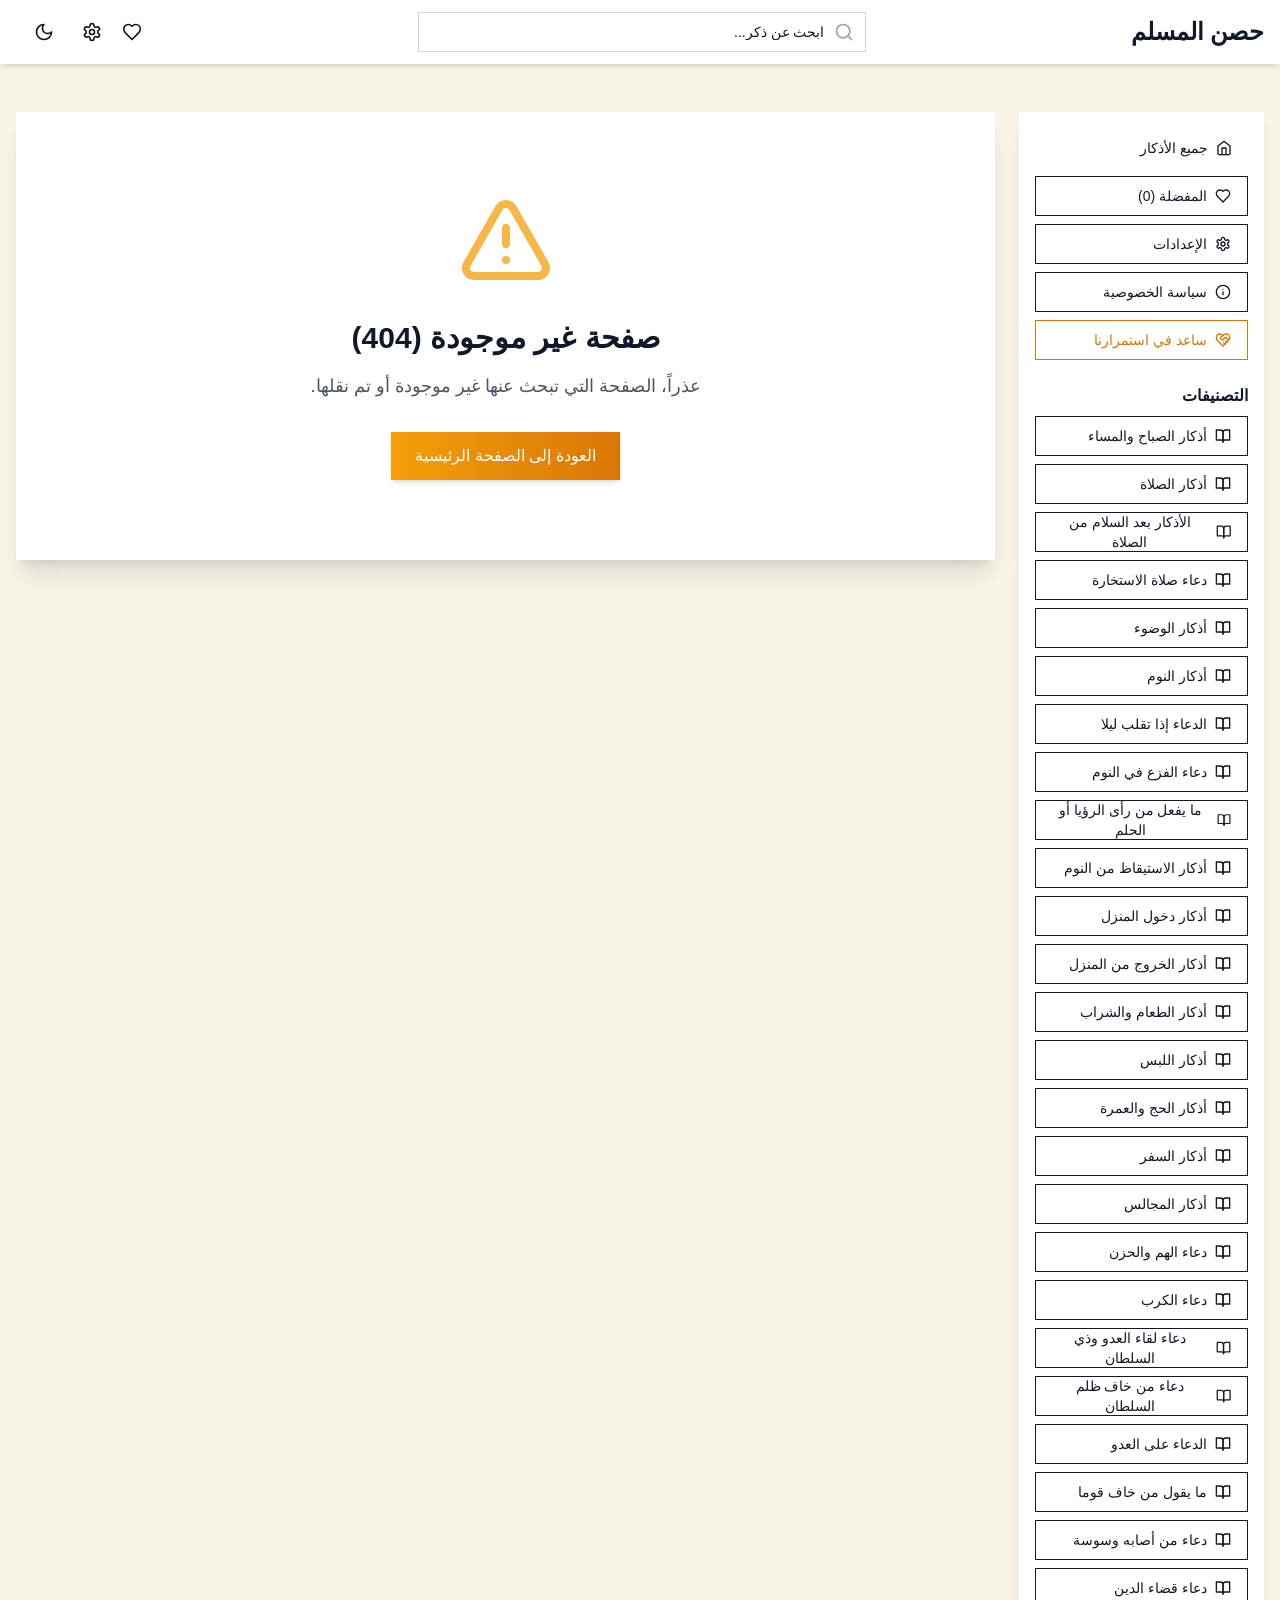
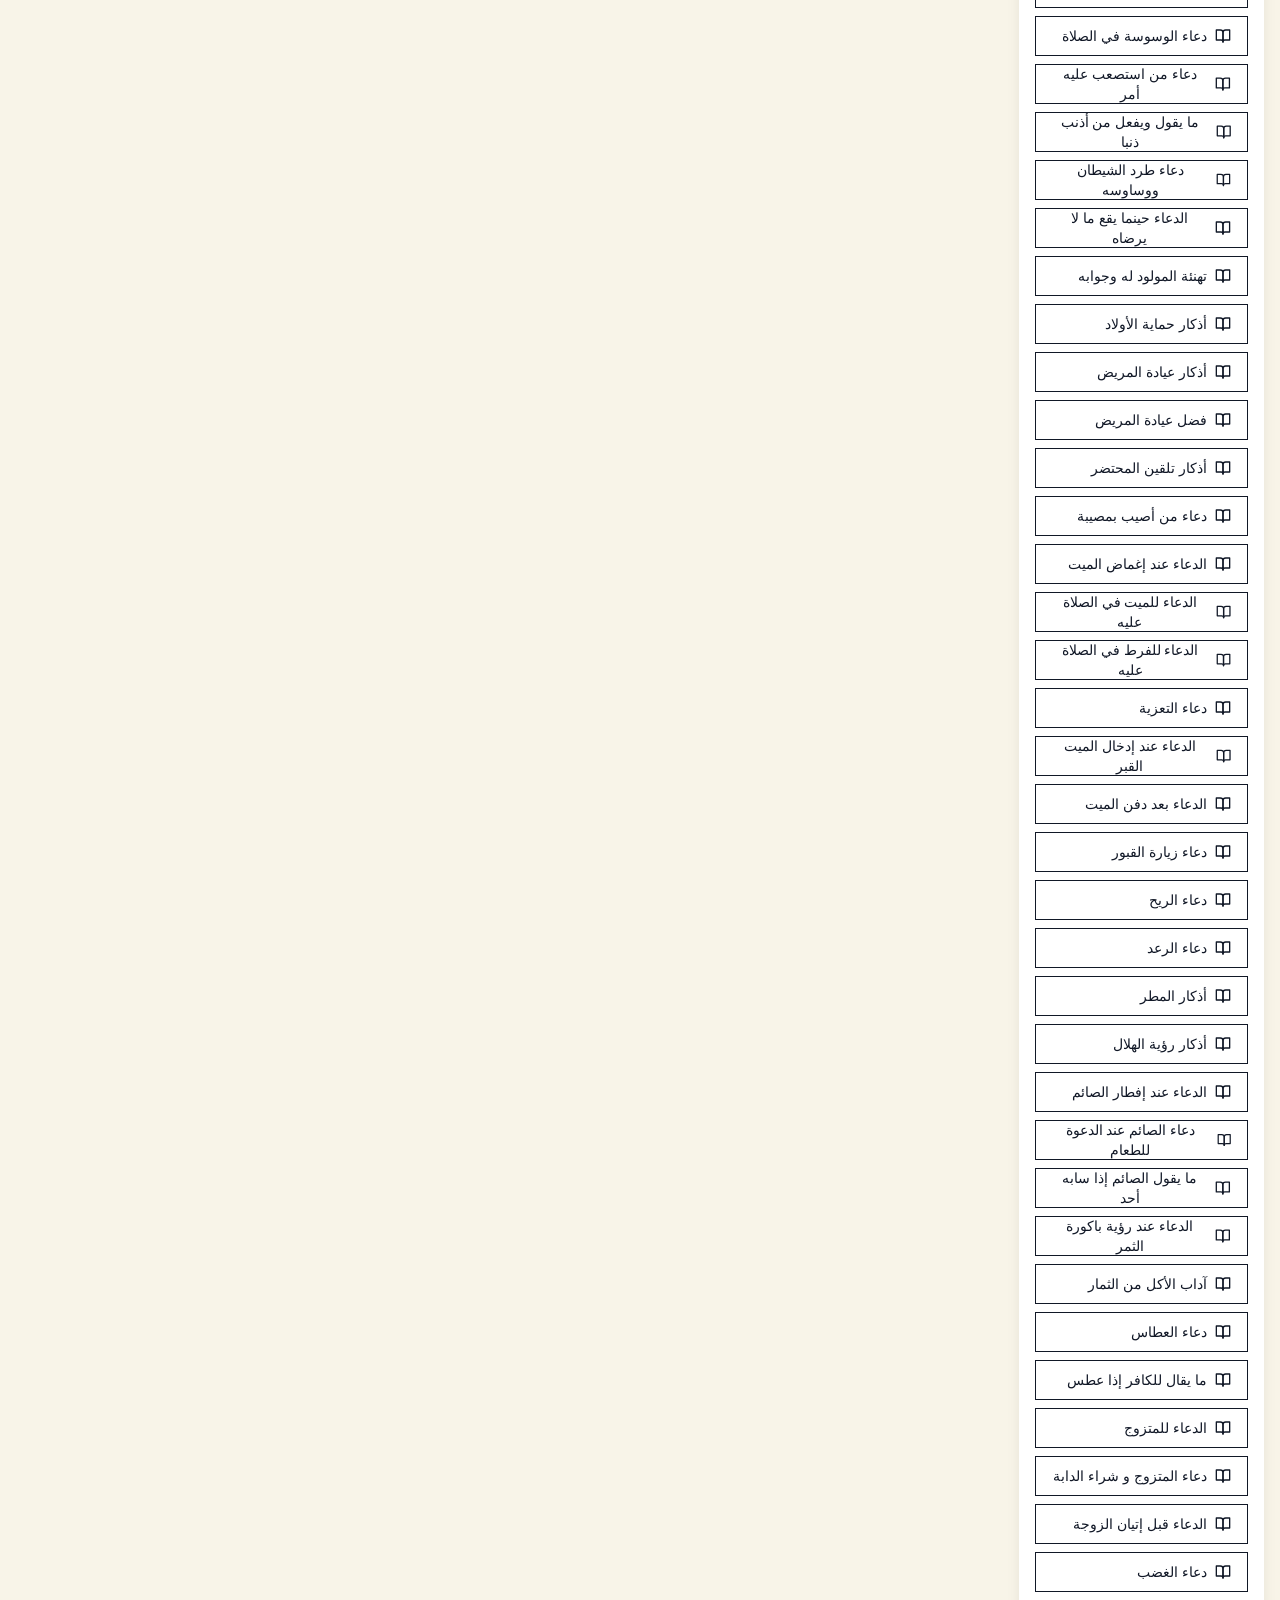
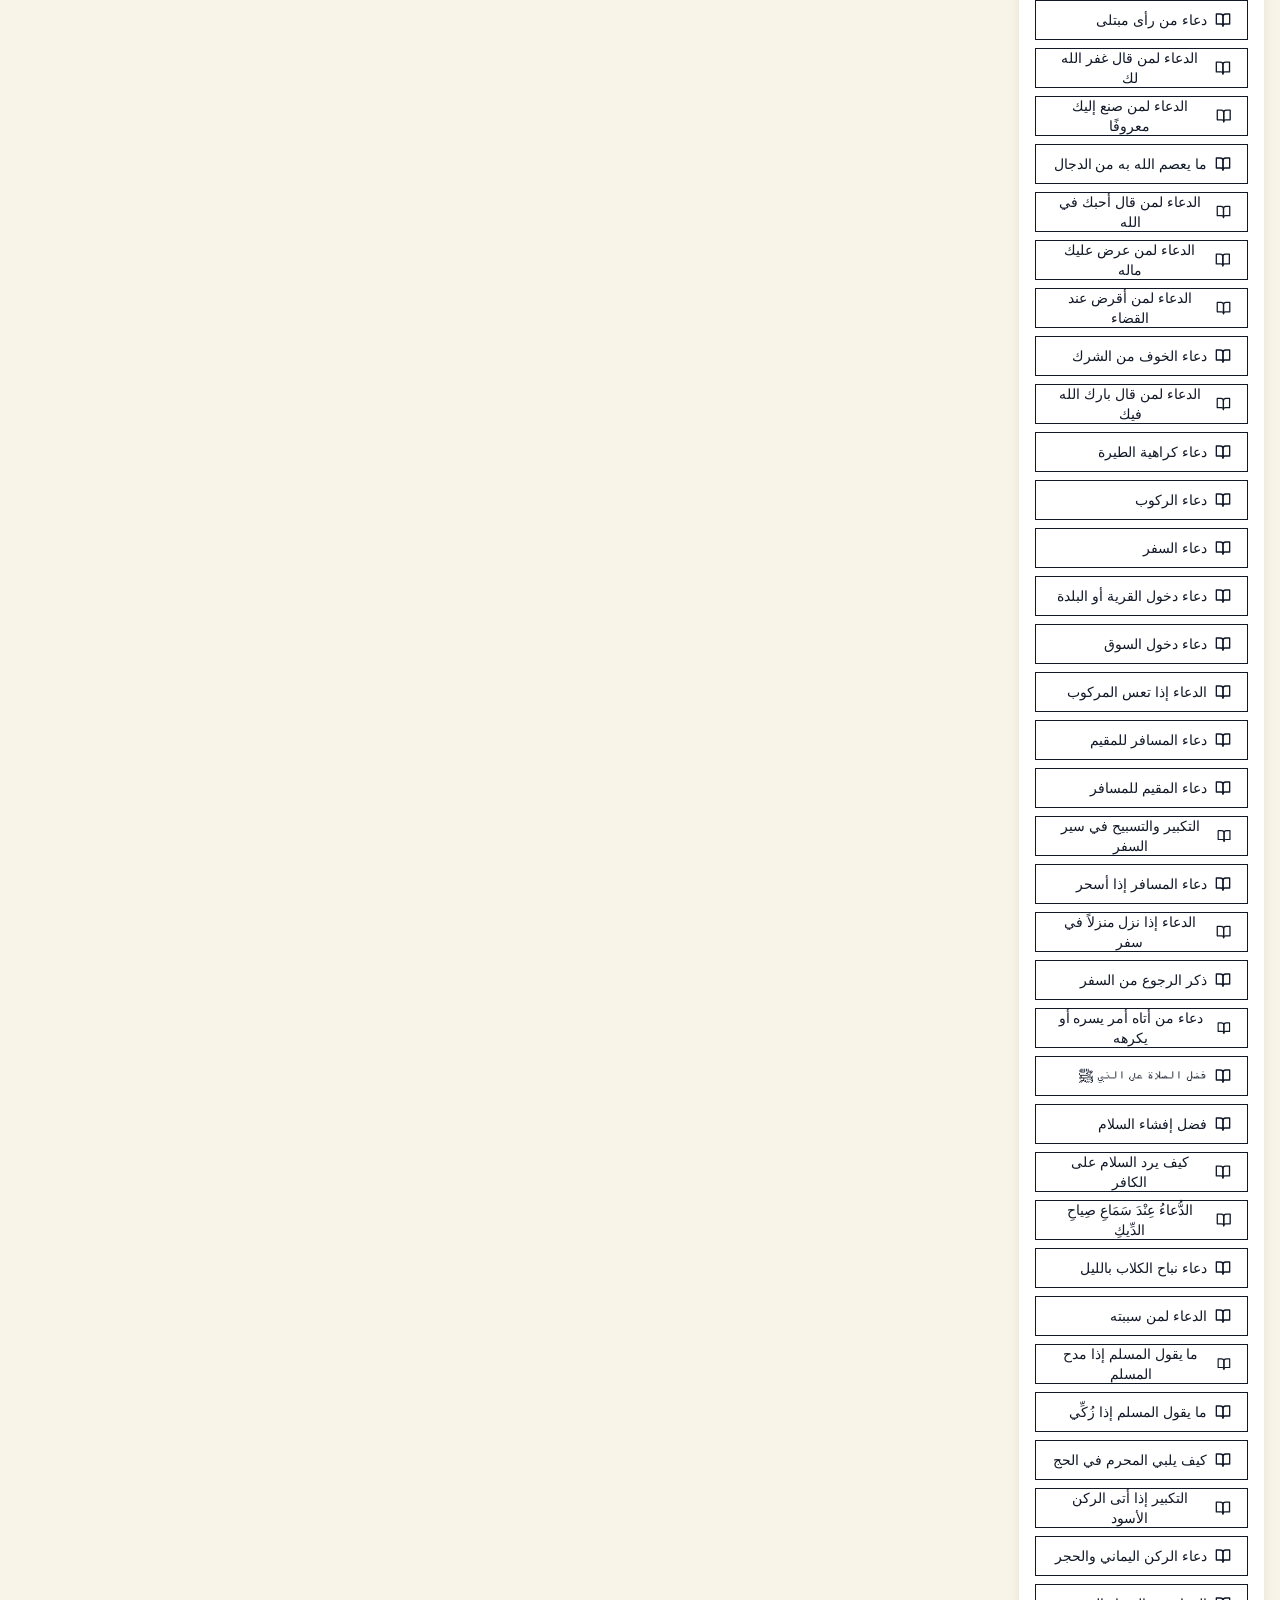
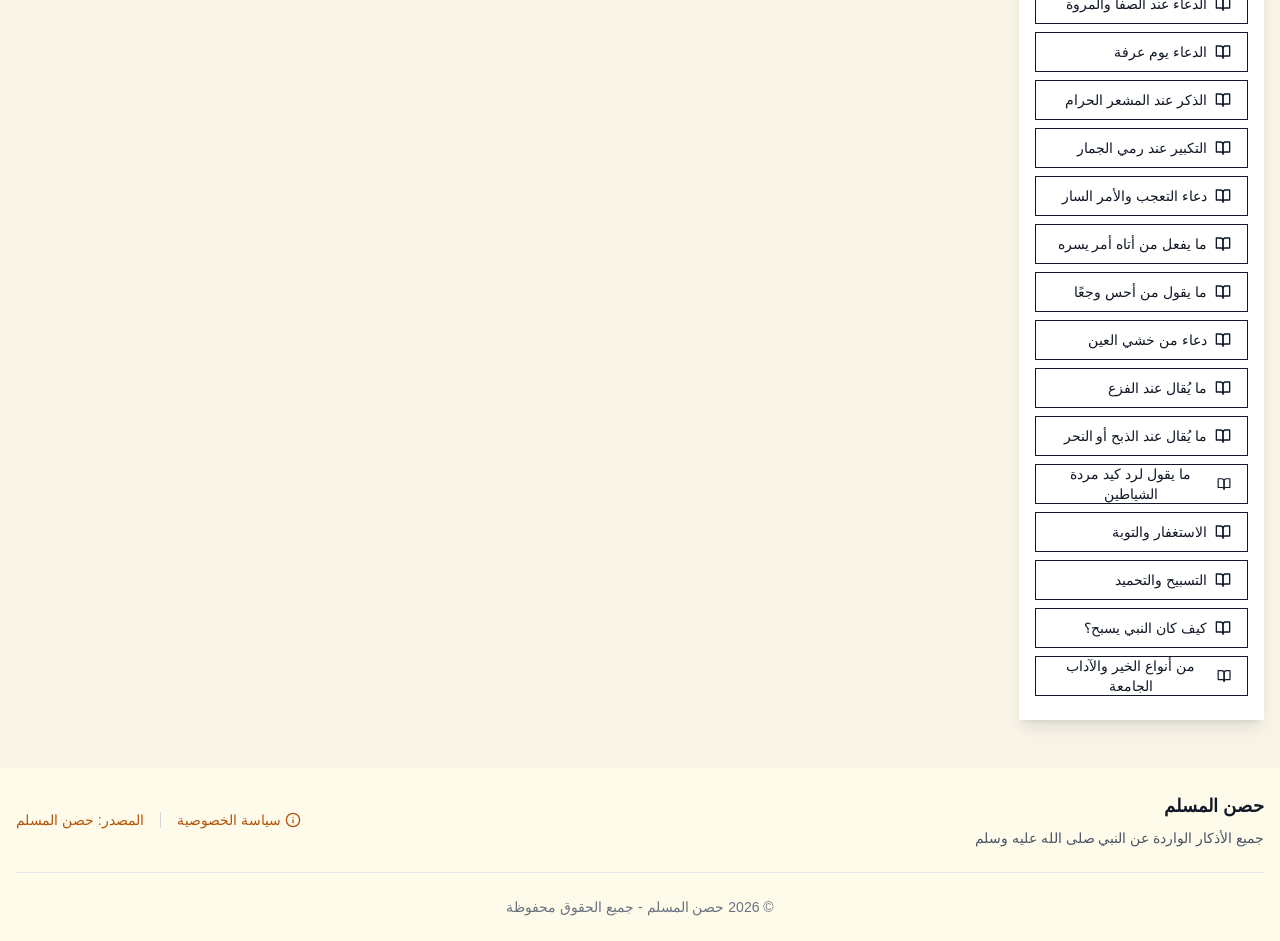
==== commit 7708fce4: "Updates" ====
--- a/index.html
+++ b/index.html
@@ -122,7 +122,7 @@
   />
 
   <meta name="application-name" content="Muslim" />
-  <script type="module" crossorigin src="/js/index.BH6KTHEm.js"></script>
+  <script type="module" crossorigin src="/js/index.e9NsW-v4.js"></script>
   <link rel="stylesheet" crossorigin href="/assets/index.CU62Jk57.css">
 <link rel="manifest" href="/manifest.webmanifest"><script id="vite-plugin-pwa:register-sw" src="/registerSW.js"></script></head>
 
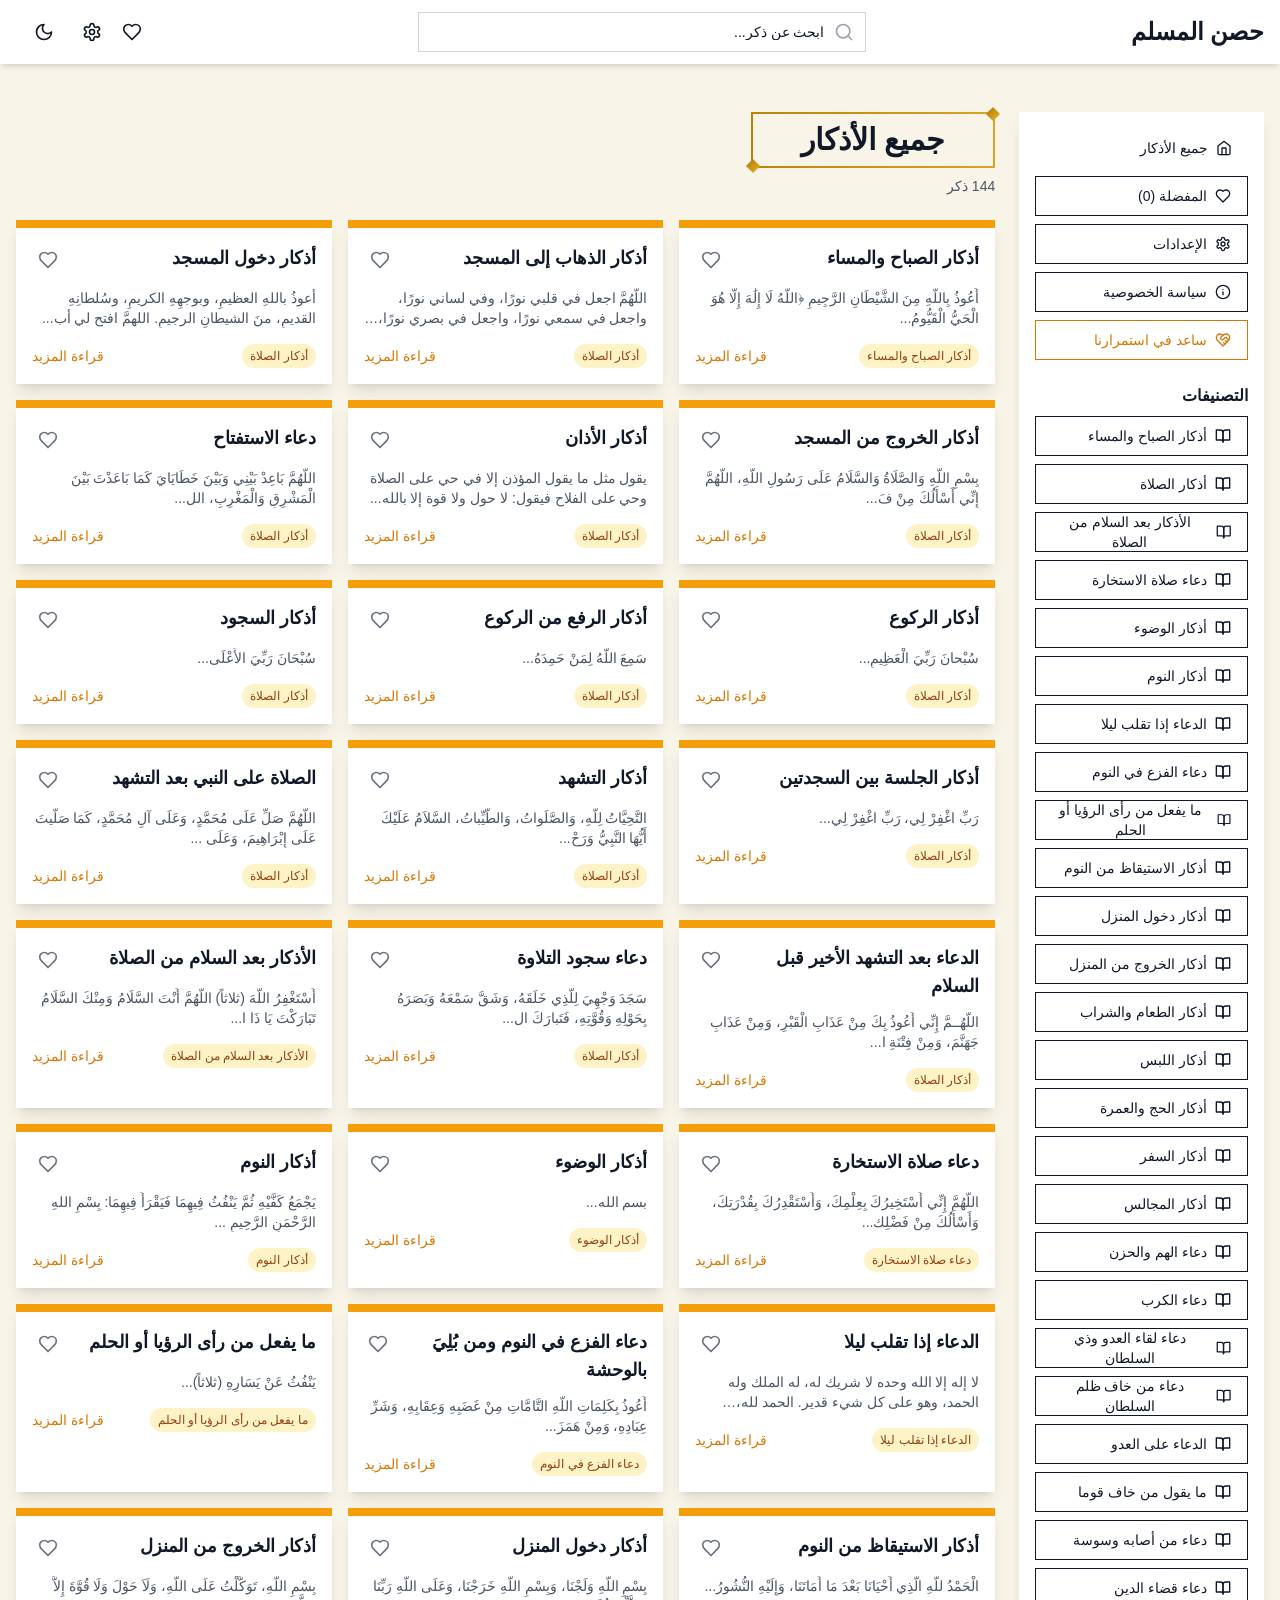
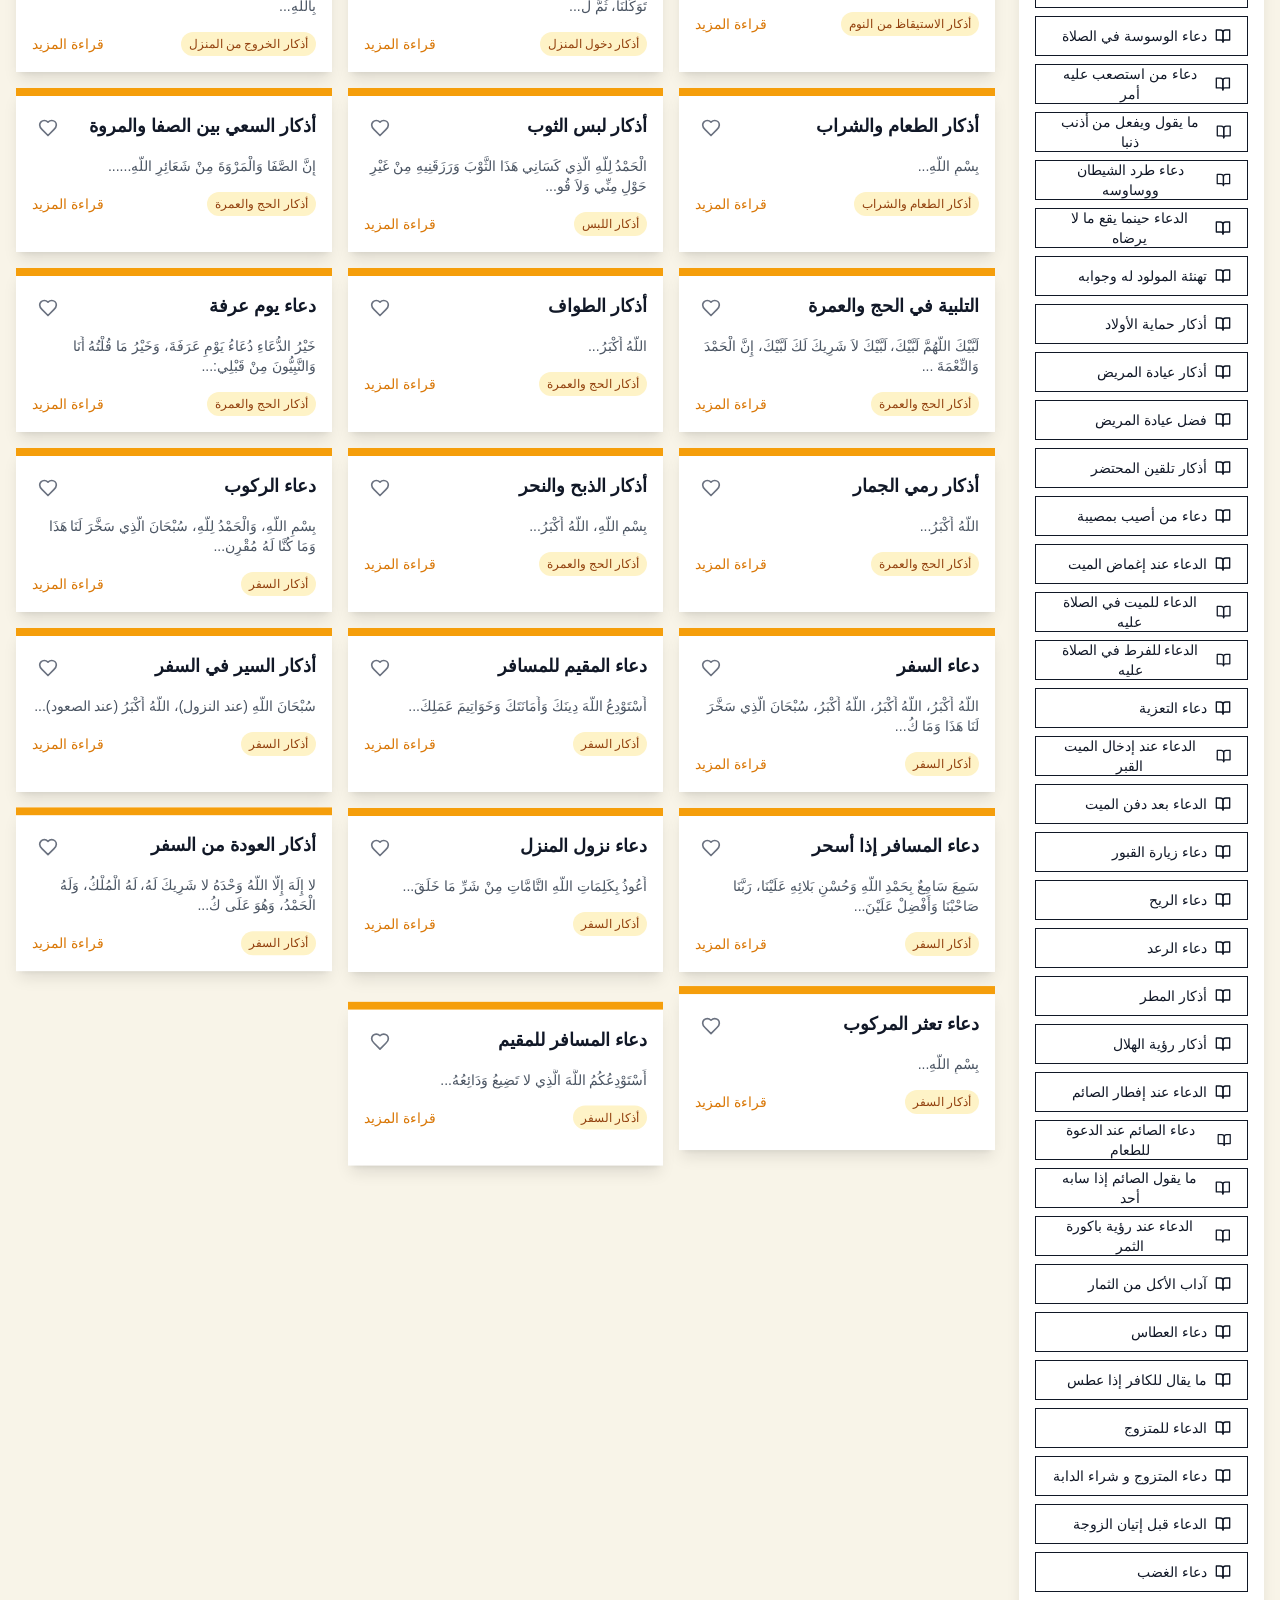
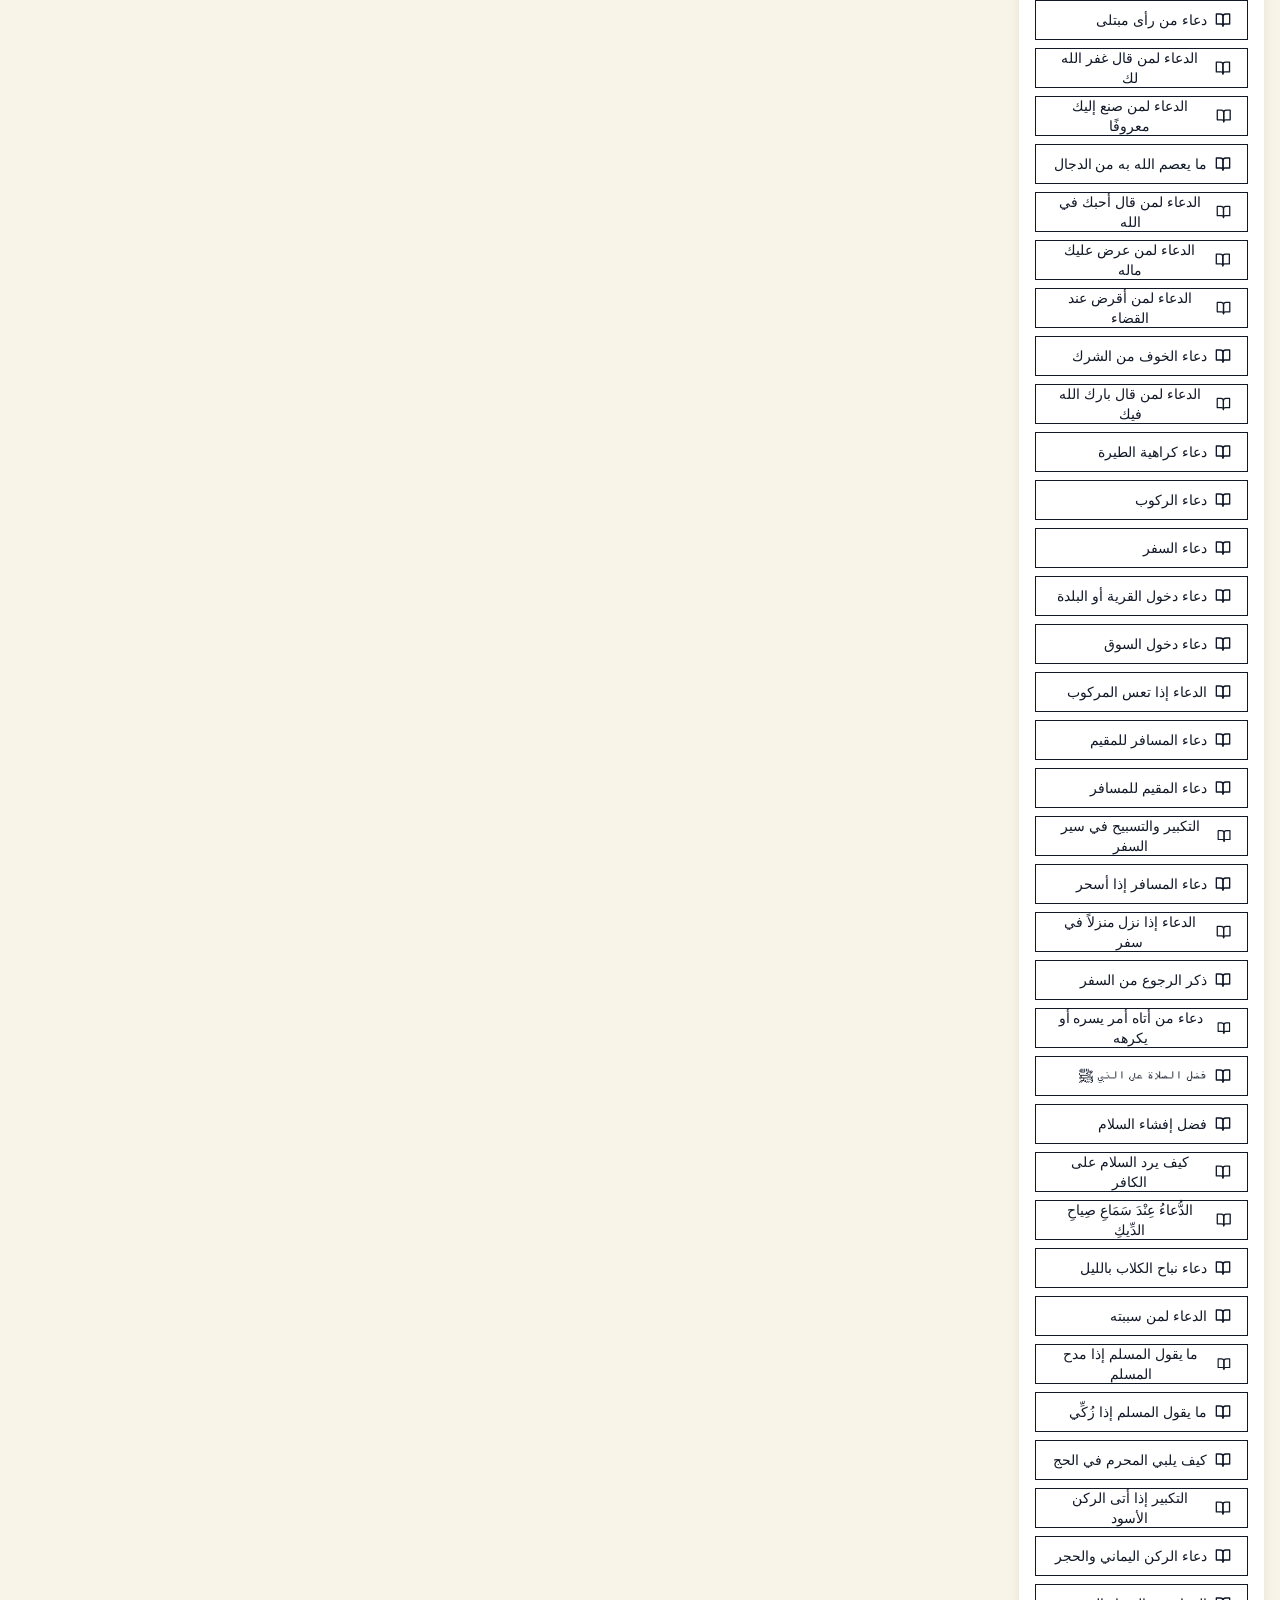
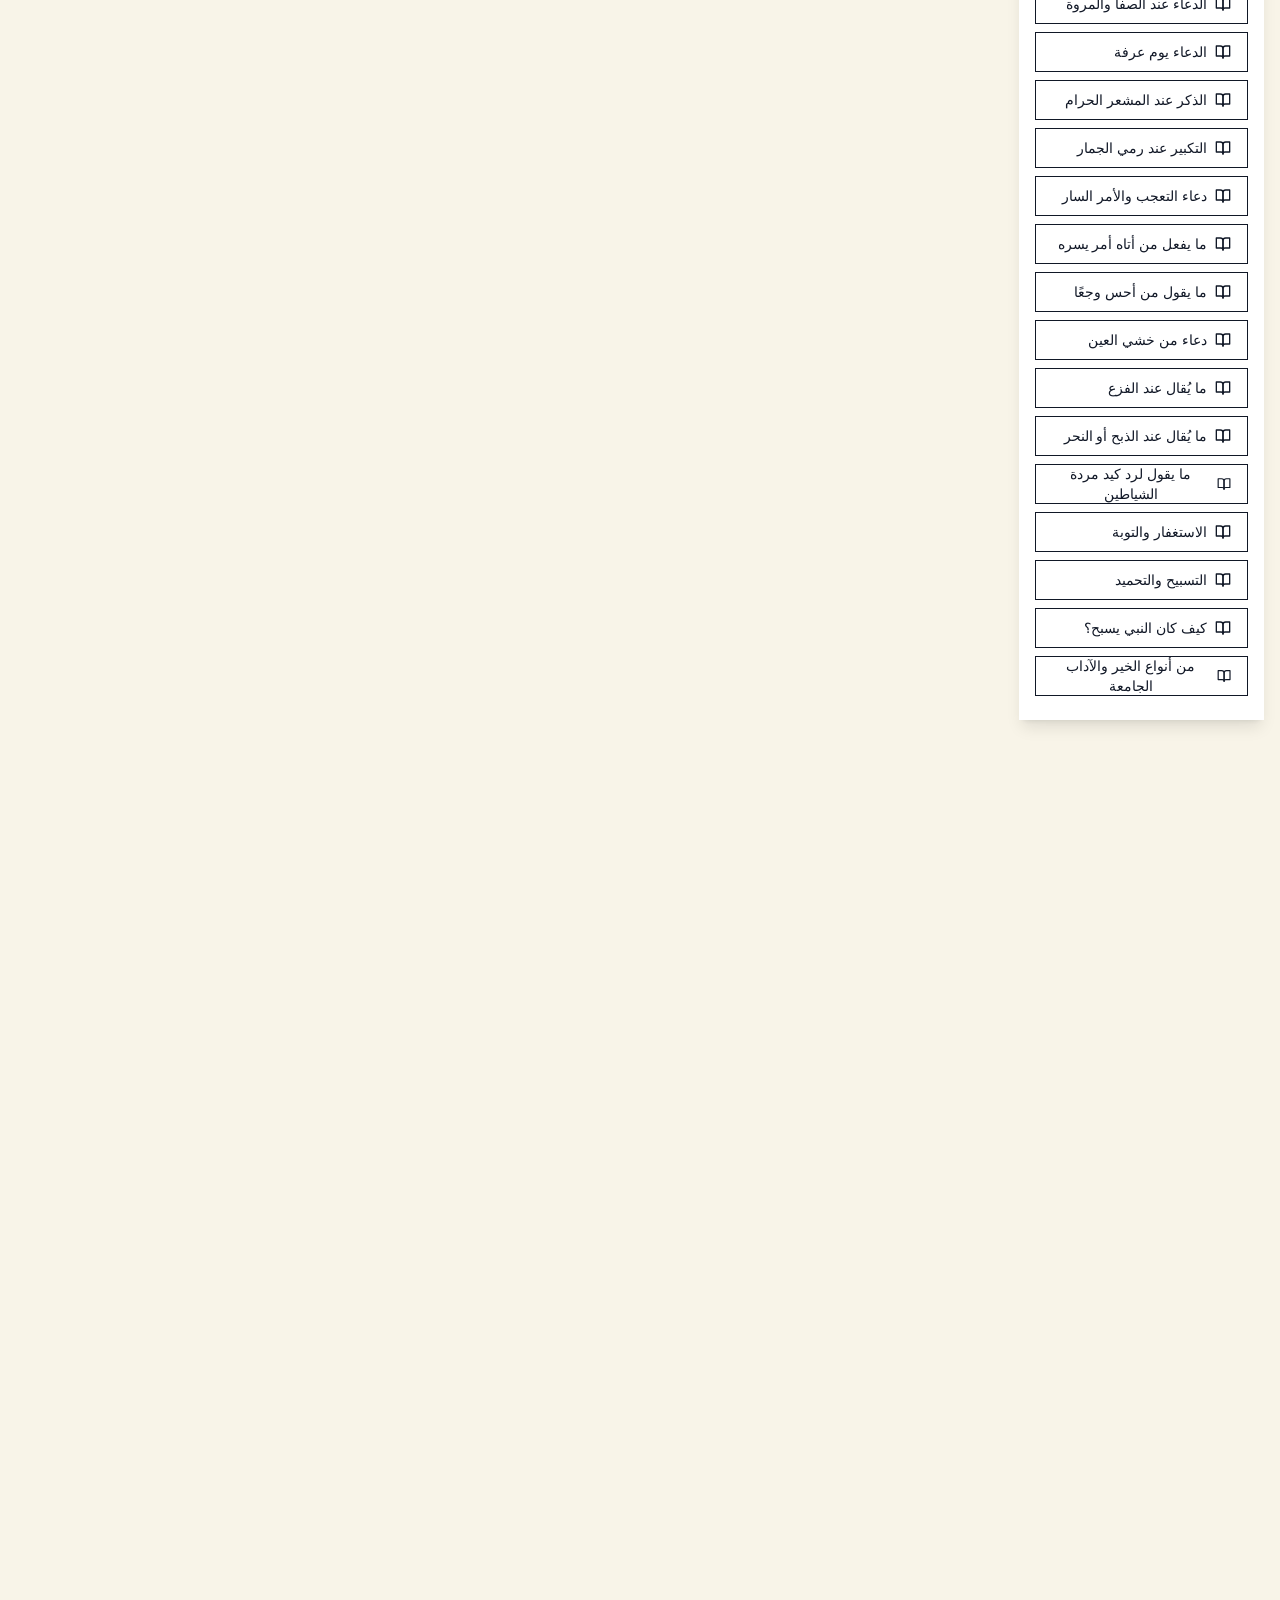
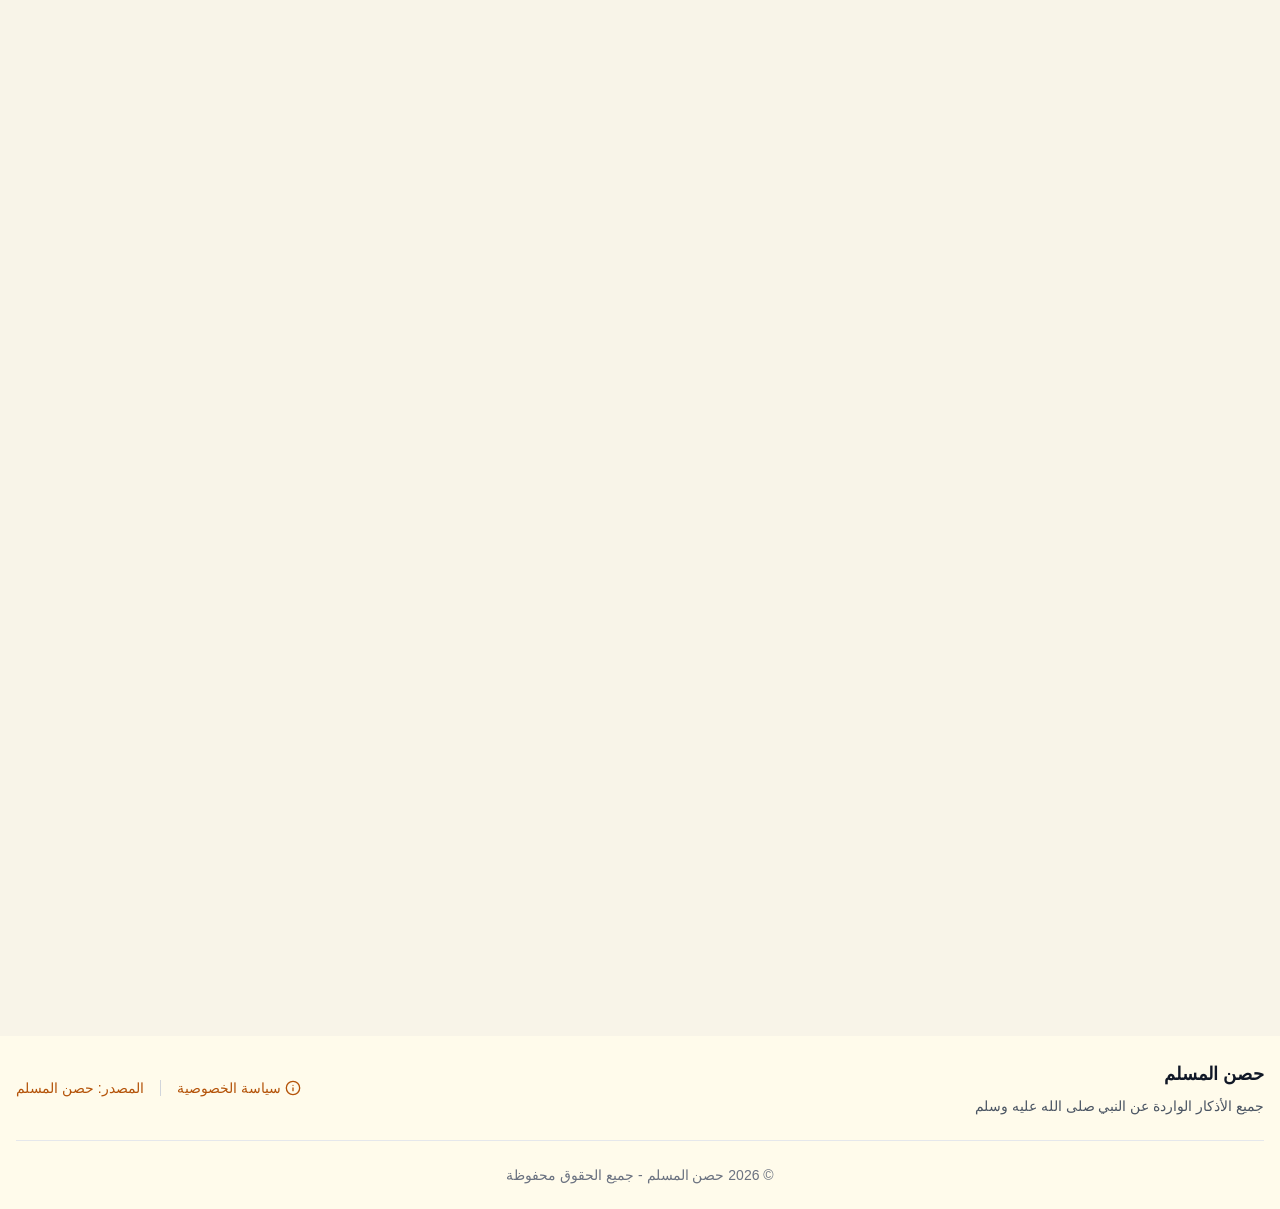
==== commit 42c5c0b3: "Updates" ====
--- a/index.html
+++ b/index.html
@@ -1,8 +1,4 @@
-<!doctype html>
-<html lang="ar">
-<head>
-  <script type="module">
-  function handleViteError(node) {
+<!DOCTYPE html><html lang="ar" style="--zikr-font-size:1rem"><head><script type="module">function handleViteError(node) {
     var shadowRoot = node.shadowRoot;
     if (!shadowRoot) return;
 
@@ -30,10 +26,7 @@
         }
       });
     });
-  }).observe(document.documentElement, { childList: true, subtree: true });
-  </script>
-  <script type="module">
-  window.addEventListener('error', function(event) {
+  }).observe(document.documentElement, { childList: true, subtree: true });</script><script type="module">window.addEventListener('error', function(event) {
     var message = event.message;
     var filename = event.filename;
     var lineno = event.lineno;
@@ -51,10 +44,7 @@
         stack: stack
       }
     }, '*');
-  });
-  </script>
-  <script type="module">
-  var originalConsoleError = console.error;
+  });</script><script type="module">var originalConsoleError = console.error;
   console.error = function() {
     originalConsoleError.apply(console, arguments);
     var args = Array.prototype.slice.call(arguments);
@@ -76,58 +66,4 @@
       type: 'console-error',
       error: errorData
     }, '*');
-  };
-  </script>
-
-  <meta charset="UTF-8" />
-  <link rel="icon" href="/assets/mosque.CPaE6hTo.ico" type="image/x-icon" />
-  <meta name="author" content="Muhamad Ammar" />
-  <meta name="viewport" content="width=device-width, initial-scale=1.0" />
-  <meta name="google-site-verification" content="CIETC6bJu7nXx1OzOwGrwLpMxLHogMNFerej4CpBDoc" />
-  <meta name="msvalidate.01" content="EFFB3F46C6D7D4BEB32FE31866675B30" />
-
-  <title>Muslim</title>
-
-  <meta
-    name="description"
-    content="Muslim - موقع أذكار وأدعية إسلامية يومية بواجهة سهلة وسريعة. Islamic daily azkar and duas website."
-  />
-
-  <meta
-    name="keywords"
-    content="أذكار الصباح والمساء, أذكار اللباس, أذكار دخول وخروج الخلاء, أذكار الصلاة, أذكار النوم, أذكار الوضوء, أذكار الحج والعمرة, أذكار السفر, أذكار الطعام والشراب, أدعية إسلامية, أذكار يومية, حصن المسلم"
-  />
-
-  <meta property="og:title" content="Muslim" />
-  <meta
-    property="og:description"
-    content="Muslim - موقع أذكار وأدعية إسلامية يومية بواجهة سهلة وسريعة."
-  />
-  <meta property="og:type" content="website" />
-  <meta
-    property="og:image"
-    content="https://dashing-starburst-d2dad7.netlify.app/mosque.png"
-  />
-  <meta property="og:locale" content="ar_AR" />
-
-  <meta name="twitter:card" content="summary" />
-  <meta name="twitter:title" content="Muslim" />
-  <meta
-    name="twitter:description"
-    content="Muslim - موقع أذكار وأدعية إسلامية يومية بواجهة سهلة وسريعة."
-  />
-  <meta
-    name="twitter:image"
-    content="https://dashing-starburst-d2dad7.netlify.app/mosque.png"
-  />
-
-  <meta name="application-name" content="Muslim" />
-  <script type="module" crossorigin src="/js/index.e9NsW-v4.js"></script>
-  <link rel="stylesheet" crossorigin href="/assets/index.CU62Jk57.css">
-<link rel="manifest" href="/manifest.webmanifest"><script id="vite-plugin-pwa:register-sw" src="/registerSW.js"></script></head>
-
-<body>
-  <div id="root"></div>
-
-</body>
-</html>+  };</script><meta charset="UTF-8"><link href="/Muslim/assets/mosque.CPaE6hTo.ico" rel="icon" type="image/x-icon"><meta content="Muhamad Ammar" name="author"><meta content="width=device-width,initial-scale=1" name="viewport"><meta content="CIETC6bJu7nXx1OzOwGrwLpMxLHogMNFerej4CpBDoc" name="google-site-verification"><meta content="EFFB3F46C6D7D4BEB32FE31866675B30" name="msvalidate.01"><title>Muslim</title><meta content="Muslim - موقع أذكار وأدعية إسلامية يومية بواجهة سهلة وسريعة. Islamic daily azkar and duas website." name="description"><meta content="أذكار الصباح والمساء, أذكار اللباس, أذكار دخول وخروج الخلاء, أذكار الصلاة, أذكار النوم, أذكار الوضوء, أذكار الحج والعمرة, أذكار السفر, أذكار الطعام والشراب, أدعية إسلامية, أذكار يومية, حصن المسلم" name="keywords"><meta content="Muslim" property="og:title"><meta content="Muslim - موقع أذكار وأدعية إسلامية يومية بواجهة سهلة وسريعة." property="og:description"><meta content="website" property="og:type"><meta content="https://dashing-starburst-d2dad7.netlify.app/mosque.png" property="og:image"><meta content="ar_AR" property="og:locale"><meta content="summary" name="twitter:card"><meta content="Muslim" name="twitter:title"><meta content="Muslim - موقع أذكار وأدعية إسلامية يومية بواجهة سهلة وسريعة." name="twitter:description"><meta content="https://dashing-starburst-d2dad7.netlify.app/mosque.png" name="twitter:image"><meta content="Muslim" name="application-name"><script type="module" crossorigin="" src="/Muslim/js/index.Snup3lHX.js"></script><style type="text/css">*,:after,:before{--tw-border-spacing-x:0;--tw-border-spacing-y:0;--tw-translate-x:0;--tw-translate-y:0;--tw-rotate:0;--tw-skew-x:0;--tw-skew-y:0;--tw-scale-x:1;--tw-scale-y:1;--tw-scroll-snap-strictness:proximity;--tw-ring-offset-width:0px;--tw-ring-offset-color:#fff;--tw-ring-color:rgb(59 130 246 / .5);--tw-ring-offset-shadow:0 0 #0000;--tw-ring-shadow:0 0 #0000;--tw-shadow:0 0 #0000;--tw-shadow-colored:0 0 #0000}::backdrop{--tw-border-spacing-x:0;--tw-border-spacing-y:0;--tw-translate-x:0;--tw-translate-y:0;--tw-rotate:0;--tw-skew-x:0;--tw-skew-y:0;--tw-scale-x:1;--tw-scale-y:1;--tw-scroll-snap-strictness:proximity;--tw-ring-offset-width:0px;--tw-ring-offset-color:#fff;--tw-ring-color:rgb(59 130 246 / .5);--tw-ring-offset-shadow:0 0 #0000;--tw-ring-shadow:0 0 #0000;--tw-shadow:0 0 #0000;--tw-shadow-colored:0 0 #0000}*,:after,:before{box-sizing:border-box;border-width:0;border-style:solid;border-color:#e5e7eb}:after,:before{--tw-content:""}:host,html{line-height:1.5;-webkit-text-size-adjust:100%;-moz-tab-size:4;-o-tab-size:4;tab-size:4;font-family:ui-sans-serif,system-ui,sans-serif,"Apple Color Emoji","Segoe UI Emoji",Segoe UI Symbol,"Noto Color Emoji";font-feature-settings:normal;font-variation-settings:normal;-webkit-tap-highlight-color:transparent}body{margin:0;line-height:inherit}hr{height:0;color:inherit;border-top-width:1px}abbr:where([title]){-webkit-text-decoration:underline dotted;text-decoration:underline dotted}h1,h2,h3,h4,h5,h6{font-size:inherit;font-weight:inherit}a{color:inherit;text-decoration:inherit}b,strong{font-weight:bolder}code,kbd,pre,samp{font-family:ui-monospace,SFMono-Regular,Menlo,Monaco,Consolas,Liberation Mono,Courier New,monospace;font-feature-settings:normal;font-variation-settings:normal;font-size:1em}small{font-size:80%}sub,sup{font-size:75%;line-height:0;position:relative;vertical-align:baseline}sub{bottom:-.25em}sup{top:-.5em}table{text-indent:0;border-color:inherit;border-collapse:collapse}button,input,optgroup,select,textarea{font-family:inherit;font-feature-settings:inherit;font-variation-settings:inherit;font-size:100%;font-weight:inherit;line-height:inherit;letter-spacing:inherit;color:inherit;margin:0;padding:0}button,select{text-transform:none}button,input:where([type=button]),input:where([type=reset]),input:where([type=submit]){-webkit-appearance:button;background-color:transparent;background-image:none}:-moz-focusring{outline:auto}:-moz-ui-invalid{box-shadow:none}progress{vertical-align:baseline}::-webkit-inner-spin-button,::-webkit-outer-spin-button{height:auto}[type=search]{-webkit-appearance:textfield;outline-offset:-2px}::-webkit-search-decoration{-webkit-appearance:none}::-webkit-file-upload-button{-webkit-appearance:button;font:inherit}summary{display:list-item}blockquote,dd,dl,figure,h1,h2,h3,h4,h5,h6,hr,p,pre{margin:0}fieldset{margin:0;padding:0}legend{padding:0}menu,ol,ul{list-style:none;margin:0;padding:0}dialog{padding:0}textarea{resize:vertical}input::-moz-placeholder,textarea::-moz-placeholder{opacity:1;color:#9ca3af}input::placeholder,textarea::placeholder{opacity:1;color:#9ca3af}[role=button],button{cursor:pointer}:disabled{cursor:default}audio,canvas,embed,iframe,img,object,svg,video{display:block;vertical-align:middle}img,video{max-width:100%;height:auto}[hidden]:where(:not([hidden=until-found])){display:none}.container{width:100%;margin-right:auto;margin-left:auto;padding-right:2rem;padding-left:2rem}@media (min-width:1400px){.container{max-width:1400px}}.pointer-events-auto{pointer-events:auto}.fixed{position:fixed}.absolute{position:absolute}.relative{position:relative}.sticky{position:sticky}.inset-0{inset:0}.-right-1{right:-.25rem}.-top-1{top:-.25rem}.left-2{left:.5rem}.left-\[50\%\]{left:50%}.right-2{right:.5rem}.right-3{right:.75rem}.top-0{top:0}.top-1\/2{top:50%}.top-2{top:.5rem}.top-24{top:6rem}.top-\[50\%\]{top:50%}.z-40{z-index:40}.z-50{z-index:50}.z-\[100\]{z-index:100}.-mx-1{margin-left:-.25rem;margin-right:-.25rem}.mx-1{margin-left:.25rem;margin-right:.25rem}.mx-4{margin-left:1rem;margin-right:1rem}.mx-auto{margin-left:auto;margin-right:auto}.my-1{margin-top:.25rem;margin-bottom:.25rem}.mb-2{margin-bottom:.5rem}.mb-3{margin-bottom:.75rem}.mb-4{margin-bottom:1rem}.mb-6{margin-bottom:1.5rem}.mb-8{margin-bottom:2rem}.ml-1{margin-left:.25rem}.ml-2{margin-left:.5rem}.ml-auto{margin-left:auto}.mr-1{margin-right:.25rem}.mr-2{margin-right:.5rem}.mt-2{margin-top:.5rem}.mt-4{margin-top:1rem}.mt-6{margin-top:1.5rem}.mt-8{margin-top:2rem}.line-clamp-2{overflow:hidden;display:-webkit-box;-webkit-box-orient:vertical;-webkit-line-clamp:2}.block{display:block}.inline-block{display:inline-block}.flex{display:flex}.inline-flex{display:inline-flex}.grid{display:grid}.hidden{display:none}.h-10{height:2.5rem}.h-11{height:2.75rem}.h-16{height:4rem}.h-2{height:.5rem}.h-24{height:6rem}.h-3{height:.75rem}.h-3\.5{height:.875rem}.h-4{height:1rem}.h-5{height:1.25rem}.h-6{height:1.5rem}.h-8{height:2rem}.h-9{height:2.25rem}.h-auto{height:auto}.h-full{height:100%}.h-px{height:1px}.max-h-screen{max-height:100vh}.min-h-screen{min-height:100vh}.w-10{width:2.5rem}.w-16{width:4rem}.w-2{width:.5rem}.w-24{width:6rem}.w-3{width:.75rem}.w-3\.5{width:.875rem}.w-3\/4{width:75%}.w-4{width:1rem}.w-5{width:1.25rem}.w-6{width:1.5rem}.w-8{width:2rem}.w-full{width:100%}.min-w-\[8rem\]{min-width:8rem}.max-w-3xl{max-width:48rem}.max-w-4xl{max-width:56rem}.max-w-lg{max-width:32rem}.max-w-md{max-width:28rem}.flex-1{flex:1 1 0%}.shrink-0{flex-shrink:0}.flex-grow,.grow{flex-grow:1}.-translate-y-1\/2{--tw-translate-y:-50%;transform:translate(var(--tw-translate-x),var(--tw-translate-y)) rotate(var(--tw-rotate)) skew(var(--tw-skew-x)) skewY(var(--tw-skew-y)) scaleX(var(--tw-scale-x)) scaleY(var(--tw-scale-y))}.translate-x-\[-50\%\]{--tw-translate-x:-50%;transform:translate(var(--tw-translate-x),var(--tw-translate-y)) rotate(var(--tw-rotate)) skew(var(--tw-skew-x)) skewY(var(--tw-skew-y)) scaleX(var(--tw-scale-x)) scaleY(var(--tw-scale-y))}.translate-y-\[-50\%\]{--tw-translate-y:-50%;transform:translate(var(--tw-translate-x),var(--tw-translate-y)) rotate(var(--tw-rotate)) skew(var(--tw-skew-x)) skewY(var(--tw-skew-y)) scaleX(var(--tw-scale-x)) scaleY(var(--tw-scale-y))}.transform{transform:translate(var(--tw-translate-x),var(--tw-translate-y)) rotate(var(--tw-rotate)) skew(var(--tw-skew-x)) skewY(var(--tw-skew-y)) scaleX(var(--tw-scale-x)) scaleY(var(--tw-scale-y))}.cursor-default{cursor:default}.cursor-pointer{cursor:pointer}.touch-none{touch-action:none}.select-none{-webkit-user-select:none;-moz-user-select:none;user-select:none}.list-disc{list-style-type:disc}.grid-cols-1{grid-template-columns:repeat(1,minmax(0,1fr))}.flex-col{flex-direction:column}.flex-col-reverse{flex-direction:column-reverse}.flex-wrap{flex-wrap:wrap}.items-start{align-items:flex-start}.items-center{align-items:center}.justify-start{justify-content:flex-start}.justify-center{justify-content:center}.justify-between{justify-content:space-between}.gap-1{gap:.25rem}.gap-2{gap:.5rem}.gap-4{gap:1rem}.gap-6{gap:1.5rem}.space-x-2>:not([hidden])~:not([hidden]){--tw-space-x-reverse:0;margin-right:calc(.5rem * var(--tw-space-x-reverse));margin-left:calc(.5rem * calc(1 - var(--tw-space-x-reverse)))}.space-x-3>:not([hidden])~:not([hidden]){--tw-space-x-reverse:0;margin-right:calc(.75rem * var(--tw-space-x-reverse));margin-left:calc(.75rem * calc(1 - var(--tw-space-x-reverse)))}.space-x-4>:not([hidden])~:not([hidden]){--tw-space-x-reverse:0;margin-right:calc(1rem * var(--tw-space-x-reverse));margin-left:calc(1rem * calc(1 - var(--tw-space-x-reverse)))}.space-x-6>:not([hidden])~:not([hidden]){--tw-space-x-reverse:0;margin-right:calc(1.5rem * var(--tw-space-x-reverse));margin-left:calc(1.5rem * calc(1 - var(--tw-space-x-reverse)))}.space-y-1\.5>:not([hidden])~:not([hidden]){--tw-space-y-reverse:0;margin-top:calc(.375rem * calc(1 - var(--tw-space-y-reverse)));margin-bottom:calc(.375rem * var(--tw-space-y-reverse))}.space-y-2>:not([hidden])~:not([hidden]){--tw-space-y-reverse:0;margin-top:calc(.5rem * calc(1 - var(--tw-space-y-reverse)));margin-bottom:calc(.5rem * var(--tw-space-y-reverse))}.space-y-4>:not([hidden])~:not([hidden]){--tw-space-y-reverse:0;margin-top:calc(1rem * calc(1 - var(--tw-space-y-reverse)));margin-bottom:calc(1rem * var(--tw-space-y-reverse))}.space-y-6>:not([hidden])~:not([hidden]){--tw-space-y-reverse:0;margin-top:calc(1.5rem * calc(1 - var(--tw-space-y-reverse)));margin-bottom:calc(1.5rem * var(--tw-space-y-reverse))}.space-y-8>:not([hidden])~:not([hidden]){--tw-space-y-reverse:0;margin-top:calc(2rem * calc(1 - var(--tw-space-y-reverse)));margin-bottom:calc(2rem * var(--tw-space-y-reverse))}.space-x-reverse>:not([hidden])~:not([hidden]){--tw-space-x-reverse:1}.self-start{align-self:flex-start}.overflow-hidden{overflow:hidden}.overflow-y-auto{overflow-y:auto}.whitespace-pre-line{white-space:pre-line}.rounded{border-radius:.25rem}.rounded-full{border-radius:9999px}.rounded-lg{border-radius:var(--radius)}.rounded-md{border-radius:calc(var(--radius) - 2px)}.rounded-sm{border-radius:calc(var(--radius) - 4px)}.border{border-width:1px}.border-2{border-width:2px}.border-r{border-right-width:1px}.border-t{border-top-width:1px}.border-amber-500{--tw-border-opacity:1;border-color:rgb(245 158 11 / var(--tw-border-opacity,1))}.border-destructive{border-color:hsl(var(--destructive))}.border-gray-200{--tw-border-opacity:1;border-color:rgb(229 231 235 / var(--tw-border-opacity,1))}.border-gray-300{--tw-border-opacity:1;border-color:rgb(209 213 219 / var(--tw-border-opacity,1))}.border-gray-500{--tw-border-opacity:1;border-color:rgb(107 114 128 / var(--tw-border-opacity,1))}.border-gray-600{--tw-border-opacity:1;border-color:rgb(75 85 99 / var(--tw-border-opacity,1))}.border-gray-700{--tw-border-opacity:1;border-color:rgb(55 65 81 / var(--tw-border-opacity,1))}.border-green-500{--tw-border-opacity:1;border-color:rgb(34 197 94 / var(--tw-border-opacity,1))}.border-input{border-color:hsl(var(--input))}.border-primary{border-color:hsl(var(--primary))}.border-red-500{--tw-border-opacity:1;border-color:rgb(239 68 68 / var(--tw-border-opacity,1))}.bg-\[\#f8f4e8\]{--tw-bg-opacity:1;background-color:rgb(248 244 232 / var(--tw-bg-opacity,1))}.bg-amber-100{--tw-bg-opacity:1;background-color:rgb(254 243 199 / var(--tw-bg-opacity,1))}.bg-amber-50{--tw-bg-opacity:1;background-color:rgb(255 251 235 / var(--tw-bg-opacity,1))}.bg-amber-500{--tw-bg-opacity:1;background-color:rgb(245 158 11 / var(--tw-bg-opacity,1))}.bg-amber-600{--tw-bg-opacity:1;background-color:rgb(217 119 6 / var(--tw-bg-opacity,1))}.bg-amber-700{--tw-bg-opacity:1;background-color:rgb(180 83 9 / var(--tw-bg-opacity,1))}.bg-amber-800{--tw-bg-opacity:1;background-color:rgb(146 64 14 / var(--tw-bg-opacity,1))}.bg-background{background-color:hsl(var(--background))}.bg-black{--tw-bg-opacity:1;background-color:rgb(0 0 0 / var(--tw-bg-opacity,1))}.bg-black\/80{background-color:#000c}.bg-card{background-color:hsl(var(--card))}.bg-destructive{background-color:hsl(var(--destructive))}.bg-gray-200{--tw-bg-opacity:1;background-color:rgb(229 231 235 / var(--tw-bg-opacity,1))}.bg-gray-700{--tw-bg-opacity:1;background-color:rgb(55 65 81 / var(--tw-bg-opacity,1))}.bg-gray-800{--tw-bg-opacity:1;background-color:rgb(31 41 55 / var(--tw-bg-opacity,1))}.bg-gray-900{--tw-bg-opacity:1;background-color:rgb(17 24 39 / var(--tw-bg-opacity,1))}.bg-muted{background-color:hsl(var(--muted))}.bg-popover{background-color:hsl(var(--popover))}.bg-primary{background-color:hsl(var(--primary))}.bg-red-500{--tw-bg-opacity:1;background-color:rgb(239 68 68 / var(--tw-bg-opacity,1))}.bg-secondary{background-color:hsl(var(--secondary))}.bg-transparent{background-color:transparent}.bg-white{--tw-bg-opacity:1;background-color:rgb(255 255 255 / var(--tw-bg-opacity,1))}.bg-opacity-50{--tw-bg-opacity:.5}.bg-gradient-to-r{background-image:linear-gradient(to right,var(--tw-gradient-stops))}.from-amber-500{--tw-gradient-from:#f59e0b var(--tw-gradient-from-position);--tw-gradient-to:rgb(245 158 11 / 0) var(--tw-gradient-to-position);--tw-gradient-stops:var(--tw-gradient-from),var(--tw-gradient-to)}.to-amber-600{--tw-gradient-to:#d97706 var(--tw-gradient-to-position)}.fill-current{fill:currentColor}.fill-red-500{fill:#ef4444}.p-0{padding:0}.p-1{padding:.25rem}.p-2{padding:.5rem}.p-3{padding:.75rem}.p-4{padding:1rem}.p-6{padding:1.5rem}.px-12{padding-left:3rem;padding-right:3rem}.px-2{padding-left:.5rem;padding-right:.5rem}.px-3{padding-left:.75rem;padding-right:.75rem}.px-4{padding-left:1rem;padding-right:1rem}.px-6{padding-left:1.5rem;padding-right:1.5rem}.px-8{padding-left:2rem;padding-right:2rem}.py-1{padding-top:.25rem;padding-bottom:.25rem}.py-1\.5{padding-top:.375rem;padding-bottom:.375rem}.py-12{padding-top:3rem;padding-bottom:3rem}.py-2{padding-top:.5rem;padding-bottom:.5rem}.py-20{padding-top:5rem;padding-bottom:5rem}.py-3{padding-top:.75rem;padding-bottom:.75rem}.py-4{padding-top:1rem;padding-bottom:1rem}.py-6{padding-top:1.5rem;padding-bottom:1.5rem}.py-8{padding-top:2rem;padding-bottom:2rem}.pb-3{padding-bottom:.75rem}.pl-5{padding-left:1.25rem}.pl-8{padding-left:2rem}.pr-10{padding-right:2.5rem}.pr-2{padding-right:.5rem}.pr-8{padding-right:2rem}.pt-0{padding-top:0}.pt-4{padding-top:1rem}.pt-6{padding-top:1.5rem}.text-center{text-align:center}.text-right{text-align:right}.text-2xl{font-size:1.5rem;line-height:2rem}.text-3xl{font-size:1.875rem;line-height:2.25rem}.text-lg{font-size:1.125rem;line-height:1.75rem}.text-sm{font-size:.875rem;line-height:1.25rem}.text-xl{font-size:1.25rem;line-height:1.75rem}.text-xs{font-size:.75rem;line-height:1rem}.font-bold{font-weight:700}.font-medium{font-weight:500}.font-semibold{font-weight:600}.leading-loose{line-height:2}.leading-none{line-height:1}.leading-relaxed{line-height:1.625}.tracking-tight{letter-spacing:-.025em}.tracking-widest{letter-spacing:.1em}.text-amber-100{--tw-text-opacity:1;color:rgb(254 243 199 / var(--tw-text-opacity,1))}.text-amber-300{--tw-text-opacity:1;color:rgb(252 211 77 / var(--tw-text-opacity,1))}.text-amber-400{--tw-text-opacity:1;color:rgb(251 191 36 / var(--tw-text-opacity,1))}.text-amber-500{--tw-text-opacity:1;color:rgb(245 158 11 / var(--tw-text-opacity,1))}.text-amber-600{--tw-text-opacity:1;color:rgb(217 119 6 / var(--tw-text-opacity,1))}.text-amber-700{--tw-text-opacity:1;color:rgb(180 83 9 / var(--tw-text-opacity,1))}.text-amber-800{--tw-text-opacity:1;color:rgb(146 64 14 / var(--tw-text-opacity,1))}.text-card-foreground{color:hsl(var(--card-foreground))}.text-destructive-foreground{color:hsl(var(--destructive-foreground))}.text-foreground\/50{color:hsl(var(--foreground) / .5)}.text-gray-200{--tw-text-opacity:1;color:rgb(229 231 235 / var(--tw-text-opacity,1))}.text-gray-300{--tw-text-opacity:1;color:rgb(209 213 219 / var(--tw-text-opacity,1))}.text-gray-400{--tw-text-opacity:1;color:rgb(156 163 175 / var(--tw-text-opacity,1))}.text-gray-500{--tw-text-opacity:1;color:rgb(107 114 128 / var(--tw-text-opacity,1))}.text-gray-600{--tw-text-opacity:1;color:rgb(75 85 99 / var(--tw-text-opacity,1))}.text-gray-700{--tw-text-opacity:1;color:rgb(55 65 81 / var(--tw-text-opacity,1))}.text-gray-800{--tw-text-opacity:1;color:rgb(31 41 55 / var(--tw-text-opacity,1))}.text-gray-900{--tw-text-opacity:1;color:rgb(17 24 39 / var(--tw-text-opacity,1))}.text-green-500{--tw-text-opacity:1;color:rgb(34 197 94 / var(--tw-text-opacity,1))}.text-muted-foreground{color:hsl(var(--muted-foreground))}.text-popover-foreground{color:hsl(var(--popover-foreground))}.text-primary{color:hsl(var(--primary))}.text-primary-foreground{color:hsl(var(--primary-foreground))}.text-red-500{--tw-text-opacity:1;color:rgb(239 68 68 / var(--tw-text-opacity,1))}.text-secondary-foreground{color:hsl(var(--secondary-foreground))}.text-white{--tw-text-opacity:1;color:rgb(255 255 255 / var(--tw-text-opacity,1))}.underline-offset-4{text-underline-offset:4px}.placeholder-gray-400::-moz-placeholder{--tw-placeholder-opacity:1;color:rgb(156 163 175 / var(--tw-placeholder-opacity,1))}.placeholder-gray-400::placeholder{--tw-placeholder-opacity:1;color:rgb(156 163 175 / var(--tw-placeholder-opacity,1))}.opacity-0{opacity:0}.opacity-50{opacity:.5}.opacity-60{opacity:.6}.opacity-75{opacity:.75}.opacity-90{opacity:.9}.shadow-lg{--tw-shadow:0 10px 15px -3px rgb(0 0 0 / .1),0 4px 6px -4px rgb(0 0 0 / .1);--tw-shadow-colored:0 10px 15px -3px var(--tw-shadow-color),0 4px 6px -4px var(--tw-shadow-color);box-shadow:var(--tw-ring-offset-shadow,0 0 #0000),var(--tw-ring-shadow,0 0 #0000),var(--tw-shadow)}.shadow-md{--tw-shadow:0 4px 6px -1px rgb(0 0 0 / .1),0 2px 4px -2px rgb(0 0 0 / .1);--tw-shadow-colored:0 4px 6px -1px var(--tw-shadow-color),0 2px 4px -2px var(--tw-shadow-color);box-shadow:var(--tw-ring-offset-shadow,0 0 #0000),var(--tw-ring-shadow,0 0 #0000),var(--tw-shadow)}.shadow-sm{--tw-shadow:0 1px 2px 0 rgb(0 0 0 / .05);--tw-shadow-colored:0 1px 2px 0 var(--tw-shadow-color);box-shadow:var(--tw-ring-offset-shadow,0 0 #0000),var(--tw-ring-shadow,0 0 #0000),var(--tw-shadow)}.shadow-xl{--tw-shadow:0 20px 25px -5px rgb(0 0 0 / .1),0 8px 10px -6px rgb(0 0 0 / .1);--tw-shadow-colored:0 20px 25px -5px var(--tw-shadow-color),0 8px 10px -6px var(--tw-shadow-color);box-shadow:var(--tw-ring-offset-shadow,0 0 #0000),var(--tw-ring-shadow,0 0 #0000),var(--tw-shadow)}.outline-none{outline:2px solid transparent;outline-offset:2px}.outline{outline-style:solid}.ring-green-500{--tw-ring-opacity:1;--tw-ring-color:rgb(34 197 94 / var(--tw-ring-opacity, 1))}.ring-offset-background{--tw-ring-offset-color:hsl(var(--background))}.filter{filter:var(--tw-blur) var(--tw-brightness) var(--tw-contrast) var(--tw-grayscale) var(--tw-hue-rotate) var(--tw-invert) var(--tw-saturate) var(--tw-sepia) var(--tw-drop-shadow)}.transition{transition-property:color,background-color,border-color,text-decoration-color,fill,stroke,opacity,box-shadow,transform,filter,-webkit-backdrop-filter;transition-property:color,background-color,border-color,text-decoration-color,fill,stroke,opacity,box-shadow,transform,filter,backdrop-filter;transition-property:color,background-color,border-color,text-decoration-color,fill,stroke,opacity,box-shadow,transform,filter,backdrop-filter,-webkit-backdrop-filter;transition-timing-function:cubic-bezier(.4,0,.2,1);transition-duration:.15s}.transition-all{transition-property:all;transition-timing-function:cubic-bezier(.4,0,.2,1);transition-duration:.15s}.transition-colors{transition-property:color,background-color,border-color,text-decoration-color,fill,stroke;transition-timing-function:cubic-bezier(.4,0,.2,1);transition-duration:.15s}.transition-opacity{transition-property:opacity;transition-timing-function:cubic-bezier(.4,0,.2,1);transition-duration:.15s}.duration-200{transition-duration:.2s}.duration-300{transition-duration:.3s}@keyframes enter{0%{opacity:var(--tw-enter-opacity,1);transform:translate3d(var(--tw-enter-translate-x,0),var(--tw-enter-translate-y,0),0) scale3d(var(--tw-enter-scale,1),var(--tw-enter-scale,1),var(--tw-enter-scale,1)) rotate(var(--tw-enter-rotate,0))}}@keyframes exit{to{opacity:var(--tw-exit-opacity,1);transform:translate3d(var(--tw-exit-translate-x,0),var(--tw-exit-translate-y,0),0) scale3d(var(--tw-exit-scale,1),var(--tw-exit-scale,1),var(--tw-exit-scale,1)) rotate(var(--tw-exit-rotate,0))}}.duration-200{animation-duration:.2s}.duration-300{animation-duration:.3s}:root{--zikr-font-size:1rem}body{--tw-bg-opacity:1;background-color:rgb(248 244 232 / var(--tw-bg-opacity,1));--tw-text-opacity:1;color:rgb(17 24 39 / var(--tw-text-opacity,1));font-family:Tajawal,sans-serif;direction:rtl}.dark body{--tw-bg-opacity:1;background-color:rgb(17 24 39 / var(--tw-bg-opacity,1));--tw-text-opacity:1;color:rgb(255 255 255 / var(--tw-text-opacity,1))}.islamic-font-style{font-family:Lateef,serif;font-weight:700}.islamic-border{border:2px solid;border-image-slice:1;border-image-source:linear-gradient(to right,#b8860b,#daa520);position:relative}.islamic-border:after,.islamic-border:before{content:"";position:absolute;width:10px;height:10px;background:linear-gradient(to right,#b8860b,#daa520)}.islamic-border:before{top:-5px;right:-5px;transform:rotate(45deg)}.islamic-border:after{bottom:-5px;left:-5px;transform:rotate(45deg)}.zikr-card{transition:transform .3s ease,box-shadow .3s ease}.zikr-card:hover{transform:translateY(-5px);box-shadow:0 10px 20px #0000001a}.dark .zikr-card:hover{box-shadow:0 10px 20px #ffffff0d}.counter-badge{border-radius:9999px;--tw-bg-opacity:1;background-color:rgb(245 158 11 / var(--tw-bg-opacity,1));padding:.25rem .5rem;font-size:.75rem;line-height:1rem;font-weight:700;--tw-text-opacity:1;color:rgb(255 255 255 / var(--tw-text-opacity,1));--tw-shadow:0 1px 3px 0 rgb(0 0 0 / .1),0 1px 2px -1px rgb(0 0 0 / .1);--tw-shadow-colored:0 1px 3px 0 var(--tw-shadow-color),0 1px 2px -1px var(--tw-shadow-color);box-shadow:var(--tw-ring-offset-shadow,0 0 #0000),var(--tw-ring-shadow,0 0 #0000),var(--tw-shadow)}.dark .counter-badge{--tw-bg-opacity:1;background-color:rgb(217 119 6 / var(--tw-bg-opacity,1))}.zikr-content-text{font-size:var(--zikr-font-size)}.file\:border-0::file-selector-button{border-width:0}.file\:bg-transparent::file-selector-button{background-color:transparent}.file\:text-sm::file-selector-button{font-size:.875rem;line-height:1.25rem}.file\:font-medium::file-selector-button{font-weight:500}.placeholder\:text-muted-foreground::-moz-placeholder{color:hsl(var(--muted-foreground))}.placeholder\:text-muted-foreground::placeholder{color:hsl(var(--muted-foreground))}.hover\:scale-105:hover{--tw-scale-x:1.05;--tw-scale-y:1.05;transform:translate(var(--tw-translate-x),var(--tw-translate-y)) rotate(var(--tw-rotate)) skew(var(--tw-skew-x)) skewY(var(--tw-skew-y)) scaleX(var(--tw-scale-x)) scaleY(var(--tw-scale-y))}.hover\:\!bg-gray-100:hover{--tw-bg-opacity:1!important;background-color:rgb(243 244 246 / var(--tw-bg-opacity,1))!important}.hover\:\!bg-gray-700:hover{--tw-bg-opacity:1!important;background-color:rgb(55 65 81 / var(--tw-bg-opacity,1))!important}.hover\:bg-accent:hover{background-color:hsl(var(--accent))}.hover\:bg-amber-100\/70:hover{background-color:#fef3c7b3}.hover\:bg-amber-200:hover{--tw-bg-opacity:1;background-color:rgb(253 230 138 / var(--tw-bg-opacity,1))}.hover\:bg-amber-500:hover{--tw-bg-opacity:1;background-color:rgb(245 158 11 / var(--tw-bg-opacity,1))}.hover\:bg-amber-600:hover{--tw-bg-opacity:1;background-color:rgb(217 119 6 / var(--tw-bg-opacity,1))}.hover\:bg-amber-700:hover{--tw-bg-opacity:1;background-color:rgb(180 83 9 / var(--tw-bg-opacity,1))}.hover\:bg-amber-900:hover{--tw-bg-opacity:1;background-color:rgb(120 53 15 / var(--tw-bg-opacity,1))}.hover\:bg-destructive\/90:hover{background-color:hsl(var(--destructive) / .9)}.hover\:bg-gray-100:hover{--tw-bg-opacity:1;background-color:rgb(243 244 246 / var(--tw-bg-opacity,1))}.hover\:bg-gray-200:hover{--tw-bg-opacity:1;background-color:rgb(229 231 235 / var(--tw-bg-opacity,1))}.hover\:bg-gray-600:hover{--tw-bg-opacity:1;background-color:rgb(75 85 99 / var(--tw-bg-opacity,1))}.hover\:bg-gray-600\/70:hover{background-color:#4b5563b3}.hover\:bg-gray-700:hover{--tw-bg-opacity:1;background-color:rgb(55 65 81 / var(--tw-bg-opacity,1))}.hover\:bg-primary\/90:hover{background-color:hsl(var(--primary) / .9)}.hover\:bg-red-50:hover{--tw-bg-opacity:1;background-color:rgb(254 242 242 / var(--tw-bg-opacity,1))}.hover\:bg-secondary:hover{background-color:hsl(var(--secondary))}.hover\:bg-secondary\/80:hover{background-color:hsl(var(--secondary) / .8)}.hover\:from-amber-600:hover{--tw-gradient-from:#d97706 var(--tw-gradient-from-position);--tw-gradient-to:rgb(217 119 6 / 0) var(--tw-gradient-to-position);--tw-gradient-stops:var(--tw-gradient-from),var(--tw-gradient-to)}.hover\:to-amber-700:hover{--tw-gradient-to:#b45309 var(--tw-gradient-to-position)}.hover\:text-accent-foreground:hover{color:hsl(var(--accent-foreground))}.hover\:text-amber-300:hover{--tw-text-opacity:1;color:rgb(252 211 77 / var(--tw-text-opacity,1))}.hover\:text-amber-600:hover{--tw-text-opacity:1;color:rgb(217 119 6 / var(--tw-text-opacity,1))}.hover\:text-amber-700:hover{--tw-text-opacity:1;color:rgb(180 83 9 / var(--tw-text-opacity,1))}.hover\:text-foreground:hover{color:hsl(var(--foreground))}.hover\:underline:hover{text-decoration-line:underline}.hover\:shadow-lg:hover{--tw-shadow:0 10px 15px -3px rgb(0 0 0 / .1),0 4px 6px -4px rgb(0 0 0 / .1);--tw-shadow-colored:0 10px 15px -3px var(--tw-shadow-color),0 4px 6px -4px var(--tw-shadow-color);box-shadow:var(--tw-ring-offset-shadow,0 0 #0000),var(--tw-ring-shadow,0 0 #0000),var(--tw-shadow)}.focus\:\!bg-gray-100:focus{--tw-bg-opacity:1!important;background-color:rgb(243 244 246 / var(--tw-bg-opacity,1))!important}.focus\:\!bg-gray-700:focus{--tw-bg-opacity:1!important;background-color:rgb(55 65 81 / var(--tw-bg-opacity,1))!important}.focus\:bg-accent:focus{background-color:hsl(var(--accent))}.focus\:text-accent-foreground:focus{color:hsl(var(--accent-foreground))}.focus\:opacity-100:focus{opacity:1}.focus\:outline-none:focus{outline:2px solid transparent;outline-offset:2px}.focus\:ring-2:focus{--tw-ring-offset-shadow:var(--tw-ring-inset) 0 0 0 var(--tw-ring-offset-width) var(--tw-ring-offset-color);--tw-ring-shadow:var(--tw-ring-inset) 0 0 0 calc(2px + var(--tw-ring-offset-width)) var(--tw-ring-color);box-shadow:var(--tw-ring-offset-shadow),var(--tw-ring-shadow),var(--tw-shadow,0 0 #0000)}.focus\:ring-amber-500:focus{--tw-ring-opacity:1;--tw-ring-color:rgb(245 158 11 / var(--tw-ring-opacity, 1))}.focus\:ring-ring:focus{--tw-ring-color:hsl(var(--ring))}.focus\:ring-offset-2:focus{--tw-ring-offset-width:2px}.focus-visible\:outline-none:focus-visible{outline:2px solid transparent;outline-offset:2px}.focus-visible\:ring-2:focus-visible{--tw-ring-offset-shadow:var(--tw-ring-inset) 0 0 0 var(--tw-ring-offset-width) var(--tw-ring-offset-color);--tw-ring-shadow:var(--tw-ring-inset) 0 0 0 calc(2px + var(--tw-ring-offset-width)) var(--tw-ring-color);box-shadow:var(--tw-ring-offset-shadow),var(--tw-ring-shadow),var(--tw-shadow,0 0 #0000)}.focus-visible\:ring-ring:focus-visible{--tw-ring-color:hsl(var(--ring))}.focus-visible\:ring-offset-2:focus-visible{--tw-ring-offset-width:2px}.disabled\:pointer-events-none:disabled{pointer-events:none}.disabled\:cursor-not-allowed:disabled{cursor:not-allowed}.disabled\:opacity-50:disabled{opacity:.5}.group:hover .group-hover\:opacity-100{opacity:1}.group.destructive .group-\[\.destructive\]\:border-destructive\/30{border-color:hsl(var(--destructive) / .3)}.group.destructive .group-\[\.destructive\]\:text-red-300{--tw-text-opacity:1;color:rgb(252 165 165 / var(--tw-text-opacity,1))}.group.destructive .group-\[\.destructive\]\:hover\:border-destructive\/30:hover{border-color:hsl(var(--destructive) / .3)}.group.destructive .group-\[\.destructive\]\:hover\:bg-destructive:hover{background-color:hsl(var(--destructive))}.group.destructive .group-\[\.destructive\]\:hover\:text-destructive-foreground:hover{color:hsl(var(--destructive-foreground))}.group.destructive .group-\[\.destructive\]\:hover\:text-red-50:hover{--tw-text-opacity:1;color:rgb(254 242 242 / var(--tw-text-opacity,1))}.group.destructive .group-\[\.destructive\]\:focus\:ring-destructive:focus{--tw-ring-color:hsl(var(--destructive))}.group.destructive .group-\[\.destructive\]\:focus\:ring-red-400:focus{--tw-ring-opacity:1;--tw-ring-color:rgb(248 113 113 / var(--tw-ring-opacity, 1))}.group.destructive .group-\[\.destructive\]\:focus\:ring-offset-red-600:focus{--tw-ring-offset-color:#dc2626}.data-\[disabled\]\:pointer-events-none[data-disabled]{pointer-events:none}.data-\[swipe\=cancel\]\:translate-x-0[data-swipe=cancel]{--tw-translate-x:0px;transform:translate(var(--tw-translate-x),var(--tw-translate-y)) rotate(var(--tw-rotate)) skew(var(--tw-skew-x)) skewY(var(--tw-skew-y)) scaleX(var(--tw-scale-x)) scaleY(var(--tw-scale-y))}.data-\[swipe\=end\]\:translate-x-\[var\(--radix-toast-swipe-end-x\)\][data-swipe=end]{--tw-translate-x:var(--radix-toast-swipe-end-x);transform:translate(var(--tw-translate-x),var(--tw-translate-y)) rotate(var(--tw-rotate)) skew(var(--tw-skew-x)) skewY(var(--tw-skew-y)) scaleX(var(--tw-scale-x)) scaleY(var(--tw-scale-y))}.data-\[swipe\=move\]\:translate-x-\[var\(--radix-toast-swipe-move-x\)\][data-swipe=move]{--tw-translate-x:var(--radix-toast-swipe-move-x);transform:translate(var(--tw-translate-x),var(--tw-translate-y)) rotate(var(--tw-rotate)) skew(var(--tw-skew-x)) skewY(var(--tw-skew-y)) scaleX(var(--tw-scale-x)) scaleY(var(--tw-scale-y))}.data-\[state\=open\]\:bg-accent[data-state=open]{background-color:hsl(var(--accent))}.data-\[disabled\]\:opacity-50[data-disabled]{opacity:.5}.data-\[swipe\=move\]\:transition-none[data-swipe=move]{transition-property:none}.data-\[state\=open\]\:animate-in[data-state=open]{animation-name:enter;animation-duration:.15s;--tw-enter-opacity:initial;--tw-enter-scale:initial;--tw-enter-rotate:initial;--tw-enter-translate-x:initial;--tw-enter-translate-y:initial}.data-\[state\=closed\]\:animate-out[data-state=closed],.data-\[swipe\=end\]\:animate-out[data-swipe=end]{animation-name:exit;animation-duration:.15s;--tw-exit-opacity:initial;--tw-exit-scale:initial;--tw-exit-rotate:initial;--tw-exit-translate-x:initial;--tw-exit-translate-y:initial}.data-\[state\=closed\]\:fade-out-0[data-state=closed]{--tw-exit-opacity:0}.data-\[state\=closed\]\:fade-out-80[data-state=closed]{--tw-exit-opacity:.8}.data-\[state\=open\]\:fade-in-0[data-state=open]{--tw-enter-opacity:0}.data-\[state\=closed\]\:zoom-out-95[data-state=closed]{--tw-exit-scale:.95}.data-\[state\=open\]\:zoom-in-95[data-state=open]{--tw-enter-scale:.95}.data-\[side\=bottom\]\:slide-in-from-top-2[data-side=bottom]{--tw-enter-translate-y:-.5rem}.data-\[side\=left\]\:slide-in-from-right-2[data-side=left]{--tw-enter-translate-x:.5rem}.data-\[side\=right\]\:slide-in-from-left-2[data-side=right]{--tw-enter-translate-x:-.5rem}.data-\[side\=top\]\:slide-in-from-bottom-2[data-side=top]{--tw-enter-translate-y:.5rem}.data-\[state\=closed\]\:slide-out-to-left-1\/2[data-state=closed]{--tw-exit-translate-x:-50%}.data-\[state\=closed\]\:slide-out-to-right-full[data-state=closed]{--tw-exit-translate-x:100%}.data-\[state\=closed\]\:slide-out-to-top-\[48\%\][data-state=closed]{--tw-exit-translate-y:-48%}.data-\[state\=open\]\:slide-in-from-left-1\/2[data-state=open]{--tw-enter-translate-x:-50%}.data-\[state\=open\]\:slide-in-from-top-\[48\%\][data-state=open]{--tw-enter-translate-y:-48%}.data-\[state\=open\]\:slide-in-from-top-full[data-state=open]{--tw-enter-translate-y:-100%}.dark\:border-gray-600:is(.dark*){--tw-border-opacity:1;border-color:rgb(75 85 99 / var(--tw-border-opacity,1))}.dark\:border-gray-700:is(.dark*){--tw-border-opacity:1;border-color:rgb(55 65 81 / var(--tw-border-opacity,1))}.dark\:bg-gray-800:is(.dark*){--tw-bg-opacity:1;background-color:rgb(31 41 55 / var(--tw-bg-opacity,1))}.dark\:text-amber-400:is(.dark*){--tw-text-opacity:1;color:rgb(251 191 36 / var(--tw-text-opacity,1))}.dark\:text-gray-300:is(.dark*){--tw-text-opacity:1;color:rgb(209 213 219 / var(--tw-text-opacity,1))}.dark\:text-gray-400:is(.dark*){--tw-text-opacity:1;color:rgb(156 163 175 / var(--tw-text-opacity,1))}.dark\:text-gray-600:is(.dark*){--tw-text-opacity:1;color:rgb(75 85 99 / var(--tw-text-opacity,1))}.dark\:hover\:bg-amber-800:hover:is(.dark*){--tw-bg-opacity:1;background-color:rgb(146 64 14 / var(--tw-bg-opacity,1))}.dark\:hover\:bg-red-900\/20:hover:is(.dark*){background-color:#7f1d1d33}.dark\:hover\:text-amber-400:hover:is(.dark*){--tw-text-opacity:1;color:rgb(251 191 36 / var(--tw-text-opacity,1))}@media (min-width:640px){.sm\:bottom-0{bottom:0}.sm\:right-0{right:0}.sm\:top-auto{top:auto}.sm\:mt-0{margin-top:0}.sm\:flex-row{flex-direction:row}.sm\:flex-col{flex-direction:column}.sm\:justify-end{justify-content:flex-end}.sm\:space-x-2>:not([hidden])~:not([hidden]){--tw-space-x-reverse:0;margin-right:calc(.5rem * var(--tw-space-x-reverse));margin-left:calc(.5rem * calc(1 - var(--tw-space-x-reverse)))}.sm\:space-x-reverse>:not([hidden])~:not([hidden]){--tw-space-x-reverse:1}.sm\:rounded-lg{border-radius:var(--radius)}.sm\:text-right{text-align:right}.data-\[state\=open\]\:sm\:slide-in-from-bottom-full[data-state=open]{--tw-enter-translate-y:100%}}@media (min-width:768px){.md\:mb-0{margin-bottom:0}.md\:block{display:block}.md\:flex{display:flex}.md\:hidden{display:none}.md\:w-1\/4{width:25%}.md\:w-3\/4{width:75%}.md\:max-w-\[420px\]{max-width:420px}.md\:grid-cols-2{grid-template-columns:repeat(2,minmax(0,1fr))}.md\:flex-row{flex-direction:row}.md\:py-12{padding-top:3rem;padding-bottom:3rem}.md\:text-right{text-align:right}.md\:text-2xl{font-size:1.5rem;line-height:2rem}.md\:text-3xl{font-size:1.875rem;line-height:2.25rem}}@media (min-width:1024px){.lg\:w-1\/5{width:20%}.lg\:w-4\/5{width:80%}.lg\:grid-cols-3{grid-template-columns:repeat(3,minmax(0,1fr))}}</style></head><body><div id="root"><div class="min-h-screen flex flex-col bg-[#f8f4e8] text-gray-900"><header class="sticky top-0 z-40 shadow-md bg-white"><div class="container mx-auto px-4 py-3 flex items-center justify-between"><div class="flex items-center"><button class="inline-flex items-center justify-center rounded-md text-sm font-medium ring-offset-background transition-colors focus-visible:outline-none focus-visible:ring-2 focus-visible:ring-ring focus-visible:ring-offset-2 disabled:pointer-events-none disabled:opacity-50 hover:bg-accent hover:text-accent-foreground h-10 w-10 md:hidden mr-2"><svg class="h-6 w-6" fill="none" height="24" stroke="currentColor" stroke-linecap="round" stroke-linejoin="round" stroke-width="2" viewBox="0 0 24 24" width="24" xmlns="http://www.w3.org/2000/svg"><line x1="4" x2="20" y1="12" y2="12"></line><line x1="4" x2="20" y1="6" y2="6"></line><line x1="4" x2="20" y1="18" y2="18"></line></svg></button><h1 class="text-xl md:text-2xl font-bold cursor-pointer islamic-font-style">حصن المسلم</h1></div><div class="flex-1 max-w-md mx-4 hidden md:flex items-center relative"><input class="flex h-10 w-full rounded-md border bg-background px-3 py-2 text-sm ring-offset-background file:border-0 file:bg-transparent file:text-sm file:font-medium placeholder:text-muted-foreground focus-visible:outline-none focus-visible:ring-2 focus-visible:ring-ring focus-visible:ring-offset-2 disabled:cursor-not-allowed disabled:opacity-50 pr-10 border-gray-300" placeholder="ابحث عن ذكر..." type="text" value=""><svg class="absolute right-3 top-1/2 transform -translate-y-1/2 h-5 w-5 text-gray-400" fill="none" height="24" stroke="currentColor" stroke-linecap="round" stroke-linejoin="round" stroke-width="2" viewBox="0 0 24 24" width="24" xmlns="http://www.w3.org/2000/svg"><circle cx="11" cy="11" r="8"></circle><path d="m21 21-4.3-4.3"></path></svg></div><div class="flex items-center space-x-2"><button class="inline-flex items-center justify-center rounded-md text-sm font-medium ring-offset-background transition-colors focus-visible:outline-none focus-visible:ring-2 focus-visible:ring-ring focus-visible:ring-offset-2 disabled:pointer-events-none disabled:opacity-50 hover:bg-accent hover:text-accent-foreground h-10 w-10 relative"><svg class="h-5 w-5" fill="none" height="24" stroke="currentColor" stroke-linecap="round" stroke-linejoin="round" stroke-width="2" viewBox="0 0 24 24" width="24" xmlns="http://www.w3.org/2000/svg"><path d="M19 14c1.49-1.46 3-3.21 3-5.5A5.5 5.5 0 0 0 16.5 3c-1.76 0-3 .5-4.5 2-1.5-1.5-2.74-2-4.5-2A5.5 5.5 0 0 0 2 8.5c0 2.3 1.5 4.05 3 5.5l7 7Z"></path></svg></button><button class="inline-flex items-center justify-center rounded-md text-sm font-medium ring-offset-background transition-colors focus-visible:outline-none focus-visible:ring-2 focus-visible:ring-ring focus-visible:ring-offset-2 disabled:pointer-events-none disabled:opacity-50 hover:bg-accent hover:text-accent-foreground h-10 w-10"><svg class="h-5 w-5" fill="none" height="24" stroke="currentColor" stroke-linecap="round" stroke-linejoin="round" stroke-width="2" viewBox="0 0 24 24" width="24" xmlns="http://www.w3.org/2000/svg"><path d="M12.22 2h-.44a2 2 0 0 0-2 2v.18a2 2 0 0 1-1 1.73l-.43.25a2 2 0 0 1-2 0l-.15-.08a2 2 0 0 0-2.73.73l-.22.38a2 2 0 0 0 .73 2.73l.15.1a2 2 0 0 1 1 1.72v.51a2 2 0 0 1-1 1.74l-.15.09a2 2 0 0 0-.73 2.73l.22.38a2 2 0 0 0 2.73.73l.15-.08a2 2 0 0 1 2 0l.43.25a2 2 0 0 1 1 1.73V20a2 2 0 0 0 2 2h.44a2 2 0 0 0 2-2v-.18a2 2 0 0 1 1-1.73l.43-.25a2 2 0 0 1 2 0l.15.08a2 2 0 0 0 2.73-.73l.22-.39a2 2 0 0 0-.73-2.73l-.15-.08a2 2 0 0 1-1-1.74v-.5a2 2 0 0 1 1-1.74l.15-.09a2 2 0 0 0 .73-2.73l-.22-.38a2 2 0 0 0-2.73-.73l-.15.08a2 2 0 0 1-2 0l-.43-.25a2 2 0 0 1-1-1.73V4a2 2 0 0 0-2-2z"></path><circle cx="12" cy="12" r="3"></circle></svg></button><button class="inline-flex items-center justify-center rounded-md text-sm font-medium ring-offset-background transition-colors focus-visible:outline-none focus-visible:ring-2 focus-visible:ring-ring focus-visible:ring-offset-2 disabled:pointer-events-none disabled:opacity-50 hover:bg-accent hover:text-accent-foreground h-10 w-10"><svg class="h-5 w-5" fill="none" height="24" stroke="currentColor" stroke-linecap="round" stroke-linejoin="round" stroke-width="2" viewBox="0 0 24 24" width="24" xmlns="http://www.w3.org/2000/svg"><path d="M12 3a6 6 0 0 0 9 9 9 9 0 1 1-9-9Z"></path></svg></button></div></div><div class="md:hidden px-4 pb-3"><div class="flex items-center relative"><input class="flex h-10 rounded-md border bg-background px-3 py-2 text-sm ring-offset-background file:border-0 file:bg-transparent file:text-sm file:font-medium placeholder:text-muted-foreground focus-visible:outline-none focus-visible:ring-2 focus-visible:ring-ring focus-visible:ring-offset-2 disabled:cursor-not-allowed disabled:opacity-50 pr-10 w-full border-gray-300" placeholder="ابحث عن ذكر..." type="text" value=""><svg class="absolute right-3 top-1/2 transform -translate-y-1/2 h-5 w-5 text-gray-400" fill="none" height="24" stroke="currentColor" stroke-linecap="round" stroke-linejoin="round" stroke-width="2" viewBox="0 0 24 24" width="24" xmlns="http://www.w3.org/2000/svg"><circle cx="11" cy="11" r="8"></circle><path d="m21 21-4.3-4.3"></path></svg></div></div></header><main class="flex-grow container mx-auto px-4 py-8 md:py-12 flex flex-col md:flex-row gap-6 relative"><div class="hidden md:block md:w-1/4 lg:w-1/5 space-y-4 sticky top-24 self-start"><div class="rounded-lg p-4 bg-white shadow-lg"><button class="inline-flex items-center rounded-md text-sm font-medium ring-offset-background transition-colors focus-visible:outline-none focus-visible:ring-2 focus-visible:ring-ring focus-visible:ring-offset-2 disabled:pointer-events-none disabled:opacity-50 bg-primary text-primary-foreground hover:bg-primary/90 h-10 px-4 py-2 w-full mb-2 justify-start"><svg class="ml-2 h-4 w-4" fill="none" height="24" stroke="currentColor" stroke-linecap="round" stroke-linejoin="round" stroke-width="2" viewBox="0 0 24 24" width="24" xmlns="http://www.w3.org/2000/svg"><path d="m3 9 9-7 9 7v11a2 2 0 0 1-2 2H5a2 2 0 0 1-2-2z"></path><polyline points="9 22 9 12 15 12 15 22"></polyline></svg>جميع الأذكار</button><button class="inline-flex items-center rounded-md text-sm font-medium ring-offset-background transition-colors focus-visible:outline-none focus-visible:ring-2 focus-visible:ring-ring focus-visible:ring-offset-2 disabled:pointer-events-none disabled:opacity-50 border border-input bg-background hover:bg-accent hover:text-accent-foreground h-10 px-4 py-2 w-full mb-2 justify-start"><svg class="ml-2 h-4 w-4" fill="none" height="24" stroke="currentColor" stroke-linecap="round" stroke-linejoin="round" stroke-width="2" viewBox="0 0 24 24" width="24" xmlns="http://www.w3.org/2000/svg"><path d="M19 14c1.49-1.46 3-3.21 3-5.5A5.5 5.5 0 0 0 16.5 3c-1.76 0-3 .5-4.5 2-1.5-1.5-2.74-2-4.5-2A5.5 5.5 0 0 0 2 8.5c0 2.3 1.5 4.05 3 5.5l7 7Z"></path></svg>المفضلة (0)</button><button class="inline-flex items-center rounded-md text-sm font-medium ring-offset-background transition-colors focus-visible:outline-none focus-visible:ring-2 focus-visible:ring-ring focus-visible:ring-offset-2 disabled:pointer-events-none disabled:opacity-50 border border-input bg-background hover:bg-accent hover:text-accent-foreground h-10 px-4 py-2 w-full mb-2 justify-start"><svg class="ml-2 h-4 w-4" fill="none" height="24" stroke="currentColor" stroke-linecap="round" stroke-linejoin="round" stroke-width="2" viewBox="0 0 24 24" width="24" xmlns="http://www.w3.org/2000/svg"><path d="M12.22 2h-.44a2 2 0 0 0-2 2v.18a2 2 0 0 1-1 1.73l-.43.25a2 2 0 0 1-2 0l-.15-.08a2 2 0 0 0-2.73.73l-.22.38a2 2 0 0 0 .73 2.73l.15.1a2 2 0 0 1 1 1.72v.51a2 2 0 0 1-1 1.74l-.15.09a2 2 0 0 0-.73 2.73l.22.38a2 2 0 0 0 2.73.73l.15-.08a2 2 0 0 1 2 0l.43.25a2 2 0 0 1 1 1.73V20a2 2 0 0 0 2 2h.44a2 2 0 0 0 2-2v-.18a2 2 0 0 1 1-1.73l.43-.25a2 2 0 0 1 2 0l.15.08a2 2 0 0 0 2.73-.73l.22-.39a2 2 0 0 0-.73-2.73l-.15-.08a2 2 0 0 1-1-1.74v-.5a2 2 0 0 1 1-1.74l.15-.09a2 2 0 0 0 .73-2.73l-.22-.38a2 2 0 0 0-2.73-.73l-.15.08a2 2 0 0 1-2 0l-.43-.25a2 2 0 0 1-1-1.73V4a2 2 0 0 0-2-2z"></path><circle cx="12" cy="12" r="3"></circle></svg>الإعدادات</button><button class="inline-flex items-center rounded-md text-sm font-medium ring-offset-background transition-colors focus-visible:outline-none focus-visible:ring-2 focus-visible:ring-ring focus-visible:ring-offset-2 disabled:pointer-events-none disabled:opacity-50 border border-input bg-background hover:bg-accent hover:text-accent-foreground h-10 px-4 py-2 w-full mb-2 justify-start"><svg class="ml-2 h-4 w-4" fill="none" height="24" stroke="currentColor" stroke-linecap="round" stroke-linejoin="round" stroke-width="2" viewBox="0 0 24 24" width="24" xmlns="http://www.w3.org/2000/svg"><circle cx="12" cy="12" r="10"></circle><path d="M12 16v-4"></path><path d="M12 8h.01"></path></svg>سياسة الخصوصية</button><button class="inline-flex items-center rounded-md text-sm font-medium ring-offset-background transition-colors focus-visible:outline-none focus-visible:ring-2 focus-visible:ring-ring focus-visible:ring-offset-2 disabled:pointer-events-none disabled:opacity-50 border border-input bg-background hover:bg-accent hover:text-accent-foreground h-10 px-4 py-2 w-full mb-2 justify-start text-amber-600"><svg class="ml-2 h-4 w-4" fill="none" height="24" stroke="currentColor" stroke-linecap="round" stroke-linejoin="round" stroke-width="2" viewBox="0 0 24 24" width="24" xmlns="http://www.w3.org/2000/svg"><path d="M19 14c1.49-1.46 3-3.21 3-5.5A5.5 5.5 0 0 0 16.5 3c-1.76 0-3 .5-4.5 2-1.5-1.5-2.74-2-4.5-2A5.5 5.5 0 0 0 2 8.5c0 2.3 1.5 4.05 3 5.5l7 7Z"></path><path d="M12 5 9.04 7.96a2.17 2.17 0 0 0 0 3.08v0c.82.82 2.13.85 3 .07l2.07-1.9a2.82 2.82 0 0 1 3.79 0l2.96 2.66"></path><path d="m18 15-2-2"></path><path d="m15 18-2-2"></path></svg>ساعد في استمرارنا</button><div class="mt-4 mb-2 font-bold">التصنيفات</div><button class="inline-flex items-center rounded-md text-sm font-medium ring-offset-background transition-colors focus-visible:outline-none focus-visible:ring-2 focus-visible:ring-ring focus-visible:ring-offset-2 disabled:pointer-events-none disabled:opacity-50 border border-input bg-background hover:bg-accent hover:text-accent-foreground h-10 px-4 py-2 w-full mb-2 justify-start"><svg class="ml-2 h-4 w-4" fill="none" height="24" stroke="currentColor" stroke-linecap="round" stroke-linejoin="round" stroke-width="2" viewBox="0 0 24 24" width="24" xmlns="http://www.w3.org/2000/svg"><path d="M2 3h6a4 4 0 0 1 4 4v14a3 3 0 0 0-3-3H2z"></path><path d="M22 3h-6a4 4 0 0 0-4 4v14a3 3 0 0 1 3-3h7z"></path></svg>أذكار الصباح والمساء</button><button class="inline-flex items-center rounded-md text-sm font-medium ring-offset-background transition-colors focus-visible:outline-none focus-visible:ring-2 focus-visible:ring-ring focus-visible:ring-offset-2 disabled:pointer-events-none disabled:opacity-50 border border-input bg-background hover:bg-accent hover:text-accent-foreground h-10 px-4 py-2 w-full mb-2 justify-start"><svg class="ml-2 h-4 w-4" fill="none" height="24" stroke="currentColor" stroke-linecap="round" stroke-linejoin="round" stroke-width="2" viewBox="0 0 24 24" width="24" xmlns="http://www.w3.org/2000/svg"><path d="M2 3h6a4 4 0 0 1 4 4v14a3 3 0 0 0-3-3H2z"></path><path d="M22 3h-6a4 4 0 0 0-4 4v14a3 3 0 0 1 3-3h7z"></path></svg>أذكار الصلاة</button><button class="inline-flex items-center rounded-md text-sm font-medium ring-offset-background transition-colors focus-visible:outline-none focus-visible:ring-2 focus-visible:ring-ring focus-visible:ring-offset-2 disabled:pointer-events-none disabled:opacity-50 border border-input bg-background hover:bg-accent hover:text-accent-foreground h-10 px-4 py-2 w-full mb-2 justify-start"><svg class="ml-2 h-4 w-4" fill="none" height="24" stroke="currentColor" stroke-linecap="round" stroke-linejoin="round" stroke-width="2" viewBox="0 0 24 24" width="24" xmlns="http://www.w3.org/2000/svg"><path d="M2 3h6a4 4 0 0 1 4 4v14a3 3 0 0 0-3-3H2z"></path><path d="M22 3h-6a4 4 0 0 0-4 4v14a3 3 0 0 1 3-3h7z"></path></svg>الأذكار بعد السلام من الصلاة</button><button class="inline-flex items-center rounded-md text-sm font-medium ring-offset-background transition-colors focus-visible:outline-none focus-visible:ring-2 focus-visible:ring-ring focus-visible:ring-offset-2 disabled:pointer-events-none disabled:opacity-50 border border-input bg-background hover:bg-accent hover:text-accent-foreground h-10 px-4 py-2 w-full mb-2 justify-start"><svg class="ml-2 h-4 w-4" fill="none" height="24" stroke="currentColor" stroke-linecap="round" stroke-linejoin="round" stroke-width="2" viewBox="0 0 24 24" width="24" xmlns="http://www.w3.org/2000/svg"><path d="M2 3h6a4 4 0 0 1 4 4v14a3 3 0 0 0-3-3H2z"></path><path d="M22 3h-6a4 4 0 0 0-4 4v14a3 3 0 0 1 3-3h7z"></path></svg>دعاء صلاة الاستخارة</button><button class="inline-flex items-center rounded-md text-sm font-medium ring-offset-background transition-colors focus-visible:outline-none focus-visible:ring-2 focus-visible:ring-ring focus-visible:ring-offset-2 disabled:pointer-events-none disabled:opacity-50 border border-input bg-background hover:bg-accent hover:text-accent-foreground h-10 px-4 py-2 w-full mb-2 justify-start"><svg class="ml-2 h-4 w-4" fill="none" height="24" stroke="currentColor" stroke-linecap="round" stroke-linejoin="round" stroke-width="2" viewBox="0 0 24 24" width="24" xmlns="http://www.w3.org/2000/svg"><path d="M2 3h6a4 4 0 0 1 4 4v14a3 3 0 0 0-3-3H2z"></path><path d="M22 3h-6a4 4 0 0 0-4 4v14a3 3 0 0 1 3-3h7z"></path></svg>أذكار الوضوء</button><button class="inline-flex items-center rounded-md text-sm font-medium ring-offset-background transition-colors focus-visible:outline-none focus-visible:ring-2 focus-visible:ring-ring focus-visible:ring-offset-2 disabled:pointer-events-none disabled:opacity-50 border border-input bg-background hover:bg-accent hover:text-accent-foreground h-10 px-4 py-2 w-full mb-2 justify-start"><svg class="ml-2 h-4 w-4" fill="none" height="24" stroke="currentColor" stroke-linecap="round" stroke-linejoin="round" stroke-width="2" viewBox="0 0 24 24" width="24" xmlns="http://www.w3.org/2000/svg"><path d="M2 3h6a4 4 0 0 1 4 4v14a3 3 0 0 0-3-3H2z"></path><path d="M22 3h-6a4 4 0 0 0-4 4v14a3 3 0 0 1 3-3h7z"></path></svg>أذكار النوم</button><button class="inline-flex items-center rounded-md text-sm font-medium ring-offset-background transition-colors focus-visible:outline-none focus-visible:ring-2 focus-visible:ring-ring focus-visible:ring-offset-2 disabled:pointer-events-none disabled:opacity-50 border border-input bg-background hover:bg-accent hover:text-accent-foreground h-10 px-4 py-2 w-full mb-2 justify-start"><svg class="ml-2 h-4 w-4" fill="none" height="24" stroke="currentColor" stroke-linecap="round" stroke-linejoin="round" stroke-width="2" viewBox="0 0 24 24" width="24" xmlns="http://www.w3.org/2000/svg"><path d="M2 3h6a4 4 0 0 1 4 4v14a3 3 0 0 0-3-3H2z"></path><path d="M22 3h-6a4 4 0 0 0-4 4v14a3 3 0 0 1 3-3h7z"></path></svg>الدعاء إذا تقلب ليلا</button><button class="inline-flex items-center rounded-md text-sm font-medium ring-offset-background transition-colors focus-visible:outline-none focus-visible:ring-2 focus-visible:ring-ring focus-visible:ring-offset-2 disabled:pointer-events-none disabled:opacity-50 border border-input bg-background hover:bg-accent hover:text-accent-foreground h-10 px-4 py-2 w-full mb-2 justify-start"><svg class="ml-2 h-4 w-4" fill="none" height="24" stroke="currentColor" stroke-linecap="round" stroke-linejoin="round" stroke-width="2" viewBox="0 0 24 24" width="24" xmlns="http://www.w3.org/2000/svg"><path d="M2 3h6a4 4 0 0 1 4 4v14a3 3 0 0 0-3-3H2z"></path><path d="M22 3h-6a4 4 0 0 0-4 4v14a3 3 0 0 1 3-3h7z"></path></svg>دعاء الفزع في النوم</button><button class="inline-flex items-center rounded-md text-sm font-medium ring-offset-background transition-colors focus-visible:outline-none focus-visible:ring-2 focus-visible:ring-ring focus-visible:ring-offset-2 disabled:pointer-events-none disabled:opacity-50 border border-input bg-background hover:bg-accent hover:text-accent-foreground h-10 px-4 py-2 w-full mb-2 justify-start"><svg class="ml-2 h-4 w-4" fill="none" height="24" stroke="currentColor" stroke-linecap="round" stroke-linejoin="round" stroke-width="2" viewBox="0 0 24 24" width="24" xmlns="http://www.w3.org/2000/svg"><path d="M2 3h6a4 4 0 0 1 4 4v14a3 3 0 0 0-3-3H2z"></path><path d="M22 3h-6a4 4 0 0 0-4 4v14a3 3 0 0 1 3-3h7z"></path></svg>ما يفعل من رأى الرؤيا أو الحلم</button><button class="inline-flex items-center rounded-md text-sm font-medium ring-offset-background transition-colors focus-visible:outline-none focus-visible:ring-2 focus-visible:ring-ring focus-visible:ring-offset-2 disabled:pointer-events-none disabled:opacity-50 border border-input bg-background hover:bg-accent hover:text-accent-foreground h-10 px-4 py-2 w-full mb-2 justify-start"><svg class="ml-2 h-4 w-4" fill="none" height="24" stroke="currentColor" stroke-linecap="round" stroke-linejoin="round" stroke-width="2" viewBox="0 0 24 24" width="24" xmlns="http://www.w3.org/2000/svg"><path d="M2 3h6a4 4 0 0 1 4 4v14a3 3 0 0 0-3-3H2z"></path><path d="M22 3h-6a4 4 0 0 0-4 4v14a3 3 0 0 1 3-3h7z"></path></svg>أذكار الاستيقاظ من النوم</button><button class="inline-flex items-center rounded-md text-sm font-medium ring-offset-background transition-colors focus-visible:outline-none focus-visible:ring-2 focus-visible:ring-ring focus-visible:ring-offset-2 disabled:pointer-events-none disabled:opacity-50 border border-input bg-background hover:bg-accent hover:text-accent-foreground h-10 px-4 py-2 w-full mb-2 justify-start"><svg class="ml-2 h-4 w-4" fill="none" height="24" stroke="currentColor" stroke-linecap="round" stroke-linejoin="round" stroke-width="2" viewBox="0 0 24 24" width="24" xmlns="http://www.w3.org/2000/svg"><path d="M2 3h6a4 4 0 0 1 4 4v14a3 3 0 0 0-3-3H2z"></path><path d="M22 3h-6a4 4 0 0 0-4 4v14a3 3 0 0 1 3-3h7z"></path></svg>أذكار دخول المنزل</button><button class="inline-flex items-center rounded-md text-sm font-medium ring-offset-background transition-colors focus-visible:outline-none focus-visible:ring-2 focus-visible:ring-ring focus-visible:ring-offset-2 disabled:pointer-events-none disabled:opacity-50 border border-input bg-background hover:bg-accent hover:text-accent-foreground h-10 px-4 py-2 w-full mb-2 justify-start"><svg class="ml-2 h-4 w-4" fill="none" height="24" stroke="currentColor" stroke-linecap="round" stroke-linejoin="round" stroke-width="2" viewBox="0 0 24 24" width="24" xmlns="http://www.w3.org/2000/svg"><path d="M2 3h6a4 4 0 0 1 4 4v14a3 3 0 0 0-3-3H2z"></path><path d="M22 3h-6a4 4 0 0 0-4 4v14a3 3 0 0 1 3-3h7z"></path></svg>أذكار الخروج من المنزل</button><button class="inline-flex items-center rounded-md text-sm font-medium ring-offset-background transition-colors focus-visible:outline-none focus-visible:ring-2 focus-visible:ring-ring focus-visible:ring-offset-2 disabled:pointer-events-none disabled:opacity-50 border border-input bg-background hover:bg-accent hover:text-accent-foreground h-10 px-4 py-2 w-full mb-2 justify-start"><svg class="ml-2 h-4 w-4" fill="none" height="24" stroke="currentColor" stroke-linecap="round" stroke-linejoin="round" stroke-width="2" viewBox="0 0 24 24" width="24" xmlns="http://www.w3.org/2000/svg"><path d="M2 3h6a4 4 0 0 1 4 4v14a3 3 0 0 0-3-3H2z"></path><path d="M22 3h-6a4 4 0 0 0-4 4v14a3 3 0 0 1 3-3h7z"></path></svg>أذكار الطعام والشراب</button><button class="inline-flex items-center rounded-md text-sm font-medium ring-offset-background transition-colors focus-visible:outline-none focus-visible:ring-2 focus-visible:ring-ring focus-visible:ring-offset-2 disabled:pointer-events-none disabled:opacity-50 border border-input bg-background hover:bg-accent hover:text-accent-foreground h-10 px-4 py-2 w-full mb-2 justify-start"><svg class="ml-2 h-4 w-4" fill="none" height="24" stroke="currentColor" stroke-linecap="round" stroke-linejoin="round" stroke-width="2" viewBox="0 0 24 24" width="24" xmlns="http://www.w3.org/2000/svg"><path d="M2 3h6a4 4 0 0 1 4 4v14a3 3 0 0 0-3-3H2z"></path><path d="M22 3h-6a4 4 0 0 0-4 4v14a3 3 0 0 1 3-3h7z"></path></svg>أذكار اللبس</button><button class="inline-flex items-center rounded-md text-sm font-medium ring-offset-background transition-colors focus-visible:outline-none focus-visible:ring-2 focus-visible:ring-ring focus-visible:ring-offset-2 disabled:pointer-events-none disabled:opacity-50 border border-input bg-background hover:bg-accent hover:text-accent-foreground h-10 px-4 py-2 w-full mb-2 justify-start"><svg class="ml-2 h-4 w-4" fill="none" height="24" stroke="currentColor" stroke-linecap="round" stroke-linejoin="round" stroke-width="2" viewBox="0 0 24 24" width="24" xmlns="http://www.w3.org/2000/svg"><path d="M2 3h6a4 4 0 0 1 4 4v14a3 3 0 0 0-3-3H2z"></path><path d="M22 3h-6a4 4 0 0 0-4 4v14a3 3 0 0 1 3-3h7z"></path></svg>أذكار الحج والعمرة</button><button class="inline-flex items-center rounded-md text-sm font-medium ring-offset-background transition-colors focus-visible:outline-none focus-visible:ring-2 focus-visible:ring-ring focus-visible:ring-offset-2 disabled:pointer-events-none disabled:opacity-50 border border-input bg-background hover:bg-accent hover:text-accent-foreground h-10 px-4 py-2 w-full mb-2 justify-start"><svg class="ml-2 h-4 w-4" fill="none" height="24" stroke="currentColor" stroke-linecap="round" stroke-linejoin="round" stroke-width="2" viewBox="0 0 24 24" width="24" xmlns="http://www.w3.org/2000/svg"><path d="M2 3h6a4 4 0 0 1 4 4v14a3 3 0 0 0-3-3H2z"></path><path d="M22 3h-6a4 4 0 0 0-4 4v14a3 3 0 0 1 3-3h7z"></path></svg>أذكار السفر</button><button class="inline-flex items-center rounded-md text-sm font-medium ring-offset-background transition-colors focus-visible:outline-none focus-visible:ring-2 focus-visible:ring-ring focus-visible:ring-offset-2 disabled:pointer-events-none disabled:opacity-50 border border-input bg-background hover:bg-accent hover:text-accent-foreground h-10 px-4 py-2 w-full mb-2 justify-start"><svg class="ml-2 h-4 w-4" fill="none" height="24" stroke="currentColor" stroke-linecap="round" stroke-linejoin="round" stroke-width="2" viewBox="0 0 24 24" width="24" xmlns="http://www.w3.org/2000/svg"><path d="M2 3h6a4 4 0 0 1 4 4v14a3 3 0 0 0-3-3H2z"></path><path d="M22 3h-6a4 4 0 0 0-4 4v14a3 3 0 0 1 3-3h7z"></path></svg>أذكار المجالس</button><button class="inline-flex items-center rounded-md text-sm font-medium ring-offset-background transition-colors focus-visible:outline-none focus-visible:ring-2 focus-visible:ring-ring focus-visible:ring-offset-2 disabled:pointer-events-none disabled:opacity-50 border border-input bg-background hover:bg-accent hover:text-accent-foreground h-10 px-4 py-2 w-full mb-2 justify-start"><svg class="ml-2 h-4 w-4" fill="none" height="24" stroke="currentColor" stroke-linecap="round" stroke-linejoin="round" stroke-width="2" viewBox="0 0 24 24" width="24" xmlns="http://www.w3.org/2000/svg"><path d="M2 3h6a4 4 0 0 1 4 4v14a3 3 0 0 0-3-3H2z"></path><path d="M22 3h-6a4 4 0 0 0-4 4v14a3 3 0 0 1 3-3h7z"></path></svg>دعاء الهم والحزن</button><button class="inline-flex items-center rounded-md text-sm font-medium ring-offset-background transition-colors focus-visible:outline-none focus-visible:ring-2 focus-visible:ring-ring focus-visible:ring-offset-2 disabled:pointer-events-none disabled:opacity-50 border border-input bg-background hover:bg-accent hover:text-accent-foreground h-10 px-4 py-2 w-full mb-2 justify-start"><svg class="ml-2 h-4 w-4" fill="none" height="24" stroke="currentColor" stroke-linecap="round" stroke-linejoin="round" stroke-width="2" viewBox="0 0 24 24" width="24" xmlns="http://www.w3.org/2000/svg"><path d="M2 3h6a4 4 0 0 1 4 4v14a3 3 0 0 0-3-3H2z"></path><path d="M22 3h-6a4 4 0 0 0-4 4v14a3 3 0 0 1 3-3h7z"></path></svg>دعاء الكرب</button><button class="inline-flex items-center rounded-md text-sm font-medium ring-offset-background transition-colors focus-visible:outline-none focus-visible:ring-2 focus-visible:ring-ring focus-visible:ring-offset-2 disabled:pointer-events-none disabled:opacity-50 border border-input bg-background hover:bg-accent hover:text-accent-foreground h-10 px-4 py-2 w-full mb-2 justify-start"><svg class="ml-2 h-4 w-4" fill="none" height="24" stroke="currentColor" stroke-linecap="round" stroke-linejoin="round" stroke-width="2" viewBox="0 0 24 24" width="24" xmlns="http://www.w3.org/2000/svg"><path d="M2 3h6a4 4 0 0 1 4 4v14a3 3 0 0 0-3-3H2z"></path><path d="M22 3h-6a4 4 0 0 0-4 4v14a3 3 0 0 1 3-3h7z"></path></svg>دعاء لقاء العدو وذي السلطان</button><button class="inline-flex items-center rounded-md text-sm font-medium ring-offset-background transition-colors focus-visible:outline-none focus-visible:ring-2 focus-visible:ring-ring focus-visible:ring-offset-2 disabled:pointer-events-none disabled:opacity-50 border border-input bg-background hover:bg-accent hover:text-accent-foreground h-10 px-4 py-2 w-full mb-2 justify-start"><svg class="ml-2 h-4 w-4" fill="none" height="24" stroke="currentColor" stroke-linecap="round" stroke-linejoin="round" stroke-width="2" viewBox="0 0 24 24" width="24" xmlns="http://www.w3.org/2000/svg"><path d="M2 3h6a4 4 0 0 1 4 4v14a3 3 0 0 0-3-3H2z"></path><path d="M22 3h-6a4 4 0 0 0-4 4v14a3 3 0 0 1 3-3h7z"></path></svg>دعاء من خاف ظلم السلطان</button><button class="inline-flex items-center rounded-md text-sm font-medium ring-offset-background transition-colors focus-visible:outline-none focus-visible:ring-2 focus-visible:ring-ring focus-visible:ring-offset-2 disabled:pointer-events-none disabled:opacity-50 border border-input bg-background hover:bg-accent hover:text-accent-foreground h-10 px-4 py-2 w-full mb-2 justify-start"><svg class="ml-2 h-4 w-4" fill="none" height="24" stroke="currentColor" stroke-linecap="round" stroke-linejoin="round" stroke-width="2" viewBox="0 0 24 24" width="24" xmlns="http://www.w3.org/2000/svg"><path d="M2 3h6a4 4 0 0 1 4 4v14a3 3 0 0 0-3-3H2z"></path><path d="M22 3h-6a4 4 0 0 0-4 4v14a3 3 0 0 1 3-3h7z"></path></svg>الدعاء على العدو</button><button class="inline-flex items-center rounded-md text-sm font-medium ring-offset-background transition-colors focus-visible:outline-none focus-visible:ring-2 focus-visible:ring-ring focus-visible:ring-offset-2 disabled:pointer-events-none disabled:opacity-50 border border-input bg-background hover:bg-accent hover:text-accent-foreground h-10 px-4 py-2 w-full mb-2 justify-start"><svg class="ml-2 h-4 w-4" fill="none" height="24" stroke="currentColor" stroke-linecap="round" stroke-linejoin="round" stroke-width="2" viewBox="0 0 24 24" width="24" xmlns="http://www.w3.org/2000/svg"><path d="M2 3h6a4 4 0 0 1 4 4v14a3 3 0 0 0-3-3H2z"></path><path d="M22 3h-6a4 4 0 0 0-4 4v14a3 3 0 0 1 3-3h7z"></path></svg>ما يقول من خاف قوما</button><button class="inline-flex items-center rounded-md text-sm font-medium ring-offset-background transition-colors focus-visible:outline-none focus-visible:ring-2 focus-visible:ring-ring focus-visible:ring-offset-2 disabled:pointer-events-none disabled:opacity-50 border border-input bg-background hover:bg-accent hover:text-accent-foreground h-10 px-4 py-2 w-full mb-2 justify-start"><svg class="ml-2 h-4 w-4" fill="none" height="24" stroke="currentColor" stroke-linecap="round" stroke-linejoin="round" stroke-width="2" viewBox="0 0 24 24" width="24" xmlns="http://www.w3.org/2000/svg"><path d="M2 3h6a4 4 0 0 1 4 4v14a3 3 0 0 0-3-3H2z"></path><path d="M22 3h-6a4 4 0 0 0-4 4v14a3 3 0 0 1 3-3h7z"></path></svg>دعاء من أصابه وسوسة</button><button class="inline-flex items-center rounded-md text-sm font-medium ring-offset-background transition-colors focus-visible:outline-none focus-visible:ring-2 focus-visible:ring-ring focus-visible:ring-offset-2 disabled:pointer-events-none disabled:opacity-50 border border-input bg-background hover:bg-accent hover:text-accent-foreground h-10 px-4 py-2 w-full mb-2 justify-start"><svg class="ml-2 h-4 w-4" fill="none" height="24" stroke="currentColor" stroke-linecap="round" stroke-linejoin="round" stroke-width="2" viewBox="0 0 24 24" width="24" xmlns="http://www.w3.org/2000/svg"><path d="M2 3h6a4 4 0 0 1 4 4v14a3 3 0 0 0-3-3H2z"></path><path d="M22 3h-6a4 4 0 0 0-4 4v14a3 3 0 0 1 3-3h7z"></path></svg>دعاء قضاء الدين</button><button class="inline-flex items-center rounded-md text-sm font-medium ring-offset-background transition-colors focus-visible:outline-none focus-visible:ring-2 focus-visible:ring-ring focus-visible:ring-offset-2 disabled:pointer-events-none disabled:opacity-50 border border-input bg-background hover:bg-accent hover:text-accent-foreground h-10 px-4 py-2 w-full mb-2 justify-start"><svg class="ml-2 h-4 w-4" fill="none" height="24" stroke="currentColor" stroke-linecap="round" stroke-linejoin="round" stroke-width="2" viewBox="0 0 24 24" width="24" xmlns="http://www.w3.org/2000/svg"><path d="M2 3h6a4 4 0 0 1 4 4v14a3 3 0 0 0-3-3H2z"></path><path d="M22 3h-6a4 4 0 0 0-4 4v14a3 3 0 0 1 3-3h7z"></path></svg>دعاء الوسوسة في الصلاة</button><button class="inline-flex items-center rounded-md text-sm font-medium ring-offset-background transition-colors focus-visible:outline-none focus-visible:ring-2 focus-visible:ring-ring focus-visible:ring-offset-2 disabled:pointer-events-none disabled:opacity-50 border border-input bg-background hover:bg-accent hover:text-accent-foreground h-10 px-4 py-2 w-full mb-2 justify-start"><svg class="ml-2 h-4 w-4" fill="none" height="24" stroke="currentColor" stroke-linecap="round" stroke-linejoin="round" stroke-width="2" viewBox="0 0 24 24" width="24" xmlns="http://www.w3.org/2000/svg"><path d="M2 3h6a4 4 0 0 1 4 4v14a3 3 0 0 0-3-3H2z"></path><path d="M22 3h-6a4 4 0 0 0-4 4v14a3 3 0 0 1 3-3h7z"></path></svg>دعاء من استصعب عليه أمر</button><button class="inline-flex items-center rounded-md text-sm font-medium ring-offset-background transition-colors focus-visible:outline-none focus-visible:ring-2 focus-visible:ring-ring focus-visible:ring-offset-2 disabled:pointer-events-none disabled:opacity-50 border border-input bg-background hover:bg-accent hover:text-accent-foreground h-10 px-4 py-2 w-full mb-2 justify-start"><svg class="ml-2 h-4 w-4" fill="none" height="24" stroke="currentColor" stroke-linecap="round" stroke-linejoin="round" stroke-width="2" viewBox="0 0 24 24" width="24" xmlns="http://www.w3.org/2000/svg"><path d="M2 3h6a4 4 0 0 1 4 4v14a3 3 0 0 0-3-3H2z"></path><path d="M22 3h-6a4 4 0 0 0-4 4v14a3 3 0 0 1 3-3h7z"></path></svg>ما يقول ويفعل من أذنب ذنبا</button><button class="inline-flex items-center rounded-md text-sm font-medium ring-offset-background transition-colors focus-visible:outline-none focus-visible:ring-2 focus-visible:ring-ring focus-visible:ring-offset-2 disabled:pointer-events-none disabled:opacity-50 border border-input bg-background hover:bg-accent hover:text-accent-foreground h-10 px-4 py-2 w-full mb-2 justify-start"><svg class="ml-2 h-4 w-4" fill="none" height="24" stroke="currentColor" stroke-linecap="round" stroke-linejoin="round" stroke-width="2" viewBox="0 0 24 24" width="24" xmlns="http://www.w3.org/2000/svg"><path d="M2 3h6a4 4 0 0 1 4 4v14a3 3 0 0 0-3-3H2z"></path><path d="M22 3h-6a4 4 0 0 0-4 4v14a3 3 0 0 1 3-3h7z"></path></svg>دعاء طرد الشيطان ووساوسه</button><button class="inline-flex items-center rounded-md text-sm font-medium ring-offset-background transition-colors focus-visible:outline-none focus-visible:ring-2 focus-visible:ring-ring focus-visible:ring-offset-2 disabled:pointer-events-none disabled:opacity-50 border border-input bg-background hover:bg-accent hover:text-accent-foreground h-10 px-4 py-2 w-full mb-2 justify-start"><svg class="ml-2 h-4 w-4" fill="none" height="24" stroke="currentColor" stroke-linecap="round" stroke-linejoin="round" stroke-width="2" viewBox="0 0 24 24" width="24" xmlns="http://www.w3.org/2000/svg"><path d="M2 3h6a4 4 0 0 1 4 4v14a3 3 0 0 0-3-3H2z"></path><path d="M22 3h-6a4 4 0 0 0-4 4v14a3 3 0 0 1 3-3h7z"></path></svg>الدعاء حينما يقع ما لا يرضاه</button><button class="inline-flex items-center rounded-md text-sm font-medium ring-offset-background transition-colors focus-visible:outline-none focus-visible:ring-2 focus-visible:ring-ring focus-visible:ring-offset-2 disabled:pointer-events-none disabled:opacity-50 border border-input bg-background hover:bg-accent hover:text-accent-foreground h-10 px-4 py-2 w-full mb-2 justify-start"><svg class="ml-2 h-4 w-4" fill="none" height="24" stroke="currentColor" stroke-linecap="round" stroke-linejoin="round" stroke-width="2" viewBox="0 0 24 24" width="24" xmlns="http://www.w3.org/2000/svg"><path d="M2 3h6a4 4 0 0 1 4 4v14a3 3 0 0 0-3-3H2z"></path><path d="M22 3h-6a4 4 0 0 0-4 4v14a3 3 0 0 1 3-3h7z"></path></svg>تهنئة المولود له وجوابه</button><button class="inline-flex items-center rounded-md text-sm font-medium ring-offset-background transition-colors focus-visible:outline-none focus-visible:ring-2 focus-visible:ring-ring focus-visible:ring-offset-2 disabled:pointer-events-none disabled:opacity-50 border border-input bg-background hover:bg-accent hover:text-accent-foreground h-10 px-4 py-2 w-full mb-2 justify-start"><svg class="ml-2 h-4 w-4" fill="none" height="24" stroke="currentColor" stroke-linecap="round" stroke-linejoin="round" stroke-width="2" viewBox="0 0 24 24" width="24" xmlns="http://www.w3.org/2000/svg"><path d="M2 3h6a4 4 0 0 1 4 4v14a3 3 0 0 0-3-3H2z"></path><path d="M22 3h-6a4 4 0 0 0-4 4v14a3 3 0 0 1 3-3h7z"></path></svg>أذكار حماية الأولاد</button><button class="inline-flex items-center rounded-md text-sm font-medium ring-offset-background transition-colors focus-visible:outline-none focus-visible:ring-2 focus-visible:ring-ring focus-visible:ring-offset-2 disabled:pointer-events-none disabled:opacity-50 border border-input bg-background hover:bg-accent hover:text-accent-foreground h-10 px-4 py-2 w-full mb-2 justify-start"><svg class="ml-2 h-4 w-4" fill="none" height="24" stroke="currentColor" stroke-linecap="round" stroke-linejoin="round" stroke-width="2" viewBox="0 0 24 24" width="24" xmlns="http://www.w3.org/2000/svg"><path d="M2 3h6a4 4 0 0 1 4 4v14a3 3 0 0 0-3-3H2z"></path><path d="M22 3h-6a4 4 0 0 0-4 4v14a3 3 0 0 1 3-3h7z"></path></svg>أذكار عيادة المريض</button><button class="inline-flex items-center rounded-md text-sm font-medium ring-offset-background transition-colors focus-visible:outline-none focus-visible:ring-2 focus-visible:ring-ring focus-visible:ring-offset-2 disabled:pointer-events-none disabled:opacity-50 border border-input bg-background hover:bg-accent hover:text-accent-foreground h-10 px-4 py-2 w-full mb-2 justify-start"><svg class="ml-2 h-4 w-4" fill="none" height="24" stroke="currentColor" stroke-linecap="round" stroke-linejoin="round" stroke-width="2" viewBox="0 0 24 24" width="24" xmlns="http://www.w3.org/2000/svg"><path d="M2 3h6a4 4 0 0 1 4 4v14a3 3 0 0 0-3-3H2z"></path><path d="M22 3h-6a4 4 0 0 0-4 4v14a3 3 0 0 1 3-3h7z"></path></svg>فضل عيادة المريض</button><button class="inline-flex items-center rounded-md text-sm font-medium ring-offset-background transition-colors focus-visible:outline-none focus-visible:ring-2 focus-visible:ring-ring focus-visible:ring-offset-2 disabled:pointer-events-none disabled:opacity-50 border border-input bg-background hover:bg-accent hover:text-accent-foreground h-10 px-4 py-2 w-full mb-2 justify-start"><svg class="ml-2 h-4 w-4" fill="none" height="24" stroke="currentColor" stroke-linecap="round" stroke-linejoin="round" stroke-width="2" viewBox="0 0 24 24" width="24" xmlns="http://www.w3.org/2000/svg"><path d="M2 3h6a4 4 0 0 1 4 4v14a3 3 0 0 0-3-3H2z"></path><path d="M22 3h-6a4 4 0 0 0-4 4v14a3 3 0 0 1 3-3h7z"></path></svg>أذكار تلقين المحتضر</button><button class="inline-flex items-center rounded-md text-sm font-medium ring-offset-background transition-colors focus-visible:outline-none focus-visible:ring-2 focus-visible:ring-ring focus-visible:ring-offset-2 disabled:pointer-events-none disabled:opacity-50 border border-input bg-background hover:bg-accent hover:text-accent-foreground h-10 px-4 py-2 w-full mb-2 justify-start"><svg class="ml-2 h-4 w-4" fill="none" height="24" stroke="currentColor" stroke-linecap="round" stroke-linejoin="round" stroke-width="2" viewBox="0 0 24 24" width="24" xmlns="http://www.w3.org/2000/svg"><path d="M2 3h6a4 4 0 0 1 4 4v14a3 3 0 0 0-3-3H2z"></path><path d="M22 3h-6a4 4 0 0 0-4 4v14a3 3 0 0 1 3-3h7z"></path></svg>دعاء من أصيب بمصيبة</button><button class="inline-flex items-center rounded-md text-sm font-medium ring-offset-background transition-colors focus-visible:outline-none focus-visible:ring-2 focus-visible:ring-ring focus-visible:ring-offset-2 disabled:pointer-events-none disabled:opacity-50 border border-input bg-background hover:bg-accent hover:text-accent-foreground h-10 px-4 py-2 w-full mb-2 justify-start"><svg class="ml-2 h-4 w-4" fill="none" height="24" stroke="currentColor" stroke-linecap="round" stroke-linejoin="round" stroke-width="2" viewBox="0 0 24 24" width="24" xmlns="http://www.w3.org/2000/svg"><path d="M2 3h6a4 4 0 0 1 4 4v14a3 3 0 0 0-3-3H2z"></path><path d="M22 3h-6a4 4 0 0 0-4 4v14a3 3 0 0 1 3-3h7z"></path></svg>الدعاء عند إغماض الميت</button><button class="inline-flex items-center rounded-md text-sm font-medium ring-offset-background transition-colors focus-visible:outline-none focus-visible:ring-2 focus-visible:ring-ring focus-visible:ring-offset-2 disabled:pointer-events-none disabled:opacity-50 border border-input bg-background hover:bg-accent hover:text-accent-foreground h-10 px-4 py-2 w-full mb-2 justify-start"><svg class="ml-2 h-4 w-4" fill="none" height="24" stroke="currentColor" stroke-linecap="round" stroke-linejoin="round" stroke-width="2" viewBox="0 0 24 24" width="24" xmlns="http://www.w3.org/2000/svg"><path d="M2 3h6a4 4 0 0 1 4 4v14a3 3 0 0 0-3-3H2z"></path><path d="M22 3h-6a4 4 0 0 0-4 4v14a3 3 0 0 1 3-3h7z"></path></svg>الدعاء للميت في الصلاة عليه</button><button class="inline-flex items-center rounded-md text-sm font-medium ring-offset-background transition-colors focus-visible:outline-none focus-visible:ring-2 focus-visible:ring-ring focus-visible:ring-offset-2 disabled:pointer-events-none disabled:opacity-50 border border-input bg-background hover:bg-accent hover:text-accent-foreground h-10 px-4 py-2 w-full mb-2 justify-start"><svg class="ml-2 h-4 w-4" fill="none" height="24" stroke="currentColor" stroke-linecap="round" stroke-linejoin="round" stroke-width="2" viewBox="0 0 24 24" width="24" xmlns="http://www.w3.org/2000/svg"><path d="M2 3h6a4 4 0 0 1 4 4v14a3 3 0 0 0-3-3H2z"></path><path d="M22 3h-6a4 4 0 0 0-4 4v14a3 3 0 0 1 3-3h7z"></path></svg>الدعاء للفرط في الصلاة عليه</button><button class="inline-flex items-center rounded-md text-sm font-medium ring-offset-background transition-colors focus-visible:outline-none focus-visible:ring-2 focus-visible:ring-ring focus-visible:ring-offset-2 disabled:pointer-events-none disabled:opacity-50 border border-input bg-background hover:bg-accent hover:text-accent-foreground h-10 px-4 py-2 w-full mb-2 justify-start"><svg class="ml-2 h-4 w-4" fill="none" height="24" stroke="currentColor" stroke-linecap="round" stroke-linejoin="round" stroke-width="2" viewBox="0 0 24 24" width="24" xmlns="http://www.w3.org/2000/svg"><path d="M2 3h6a4 4 0 0 1 4 4v14a3 3 0 0 0-3-3H2z"></path><path d="M22 3h-6a4 4 0 0 0-4 4v14a3 3 0 0 1 3-3h7z"></path></svg>دعاء التعزية</button><button class="inline-flex items-center rounded-md text-sm font-medium ring-offset-background transition-colors focus-visible:outline-none focus-visible:ring-2 focus-visible:ring-ring focus-visible:ring-offset-2 disabled:pointer-events-none disabled:opacity-50 border border-input bg-background hover:bg-accent hover:text-accent-foreground h-10 px-4 py-2 w-full mb-2 justify-start"><svg class="ml-2 h-4 w-4" fill="none" height="24" stroke="currentColor" stroke-linecap="round" stroke-linejoin="round" stroke-width="2" viewBox="0 0 24 24" width="24" xmlns="http://www.w3.org/2000/svg"><path d="M2 3h6a4 4 0 0 1 4 4v14a3 3 0 0 0-3-3H2z"></path><path d="M22 3h-6a4 4 0 0 0-4 4v14a3 3 0 0 1 3-3h7z"></path></svg>الدعاء عند إدخال الميت القبر</button><button class="inline-flex items-center rounded-md text-sm font-medium ring-offset-background transition-colors focus-visible:outline-none focus-visible:ring-2 focus-visible:ring-ring focus-visible:ring-offset-2 disabled:pointer-events-none disabled:opacity-50 border border-input bg-background hover:bg-accent hover:text-accent-foreground h-10 px-4 py-2 w-full mb-2 justify-start"><svg class="ml-2 h-4 w-4" fill="none" height="24" stroke="currentColor" stroke-linecap="round" stroke-linejoin="round" stroke-width="2" viewBox="0 0 24 24" width="24" xmlns="http://www.w3.org/2000/svg"><path d="M2 3h6a4 4 0 0 1 4 4v14a3 3 0 0 0-3-3H2z"></path><path d="M22 3h-6a4 4 0 0 0-4 4v14a3 3 0 0 1 3-3h7z"></path></svg>الدعاء بعد دفن الميت</button><button class="inline-flex items-center rounded-md text-sm font-medium ring-offset-background transition-colors focus-visible:outline-none focus-visible:ring-2 focus-visible:ring-ring focus-visible:ring-offset-2 disabled:pointer-events-none disabled:opacity-50 border border-input bg-background hover:bg-accent hover:text-accent-foreground h-10 px-4 py-2 w-full mb-2 justify-start"><svg class="ml-2 h-4 w-4" fill="none" height="24" stroke="currentColor" stroke-linecap="round" stroke-linejoin="round" stroke-width="2" viewBox="0 0 24 24" width="24" xmlns="http://www.w3.org/2000/svg"><path d="M2 3h6a4 4 0 0 1 4 4v14a3 3 0 0 0-3-3H2z"></path><path d="M22 3h-6a4 4 0 0 0-4 4v14a3 3 0 0 1 3-3h7z"></path></svg>دعاء زيارة القبور</button><button class="inline-flex items-center rounded-md text-sm font-medium ring-offset-background transition-colors focus-visible:outline-none focus-visible:ring-2 focus-visible:ring-ring focus-visible:ring-offset-2 disabled:pointer-events-none disabled:opacity-50 border border-input bg-background hover:bg-accent hover:text-accent-foreground h-10 px-4 py-2 w-full mb-2 justify-start"><svg class="ml-2 h-4 w-4" fill="none" height="24" stroke="currentColor" stroke-linecap="round" stroke-linejoin="round" stroke-width="2" viewBox="0 0 24 24" width="24" xmlns="http://www.w3.org/2000/svg"><path d="M2 3h6a4 4 0 0 1 4 4v14a3 3 0 0 0-3-3H2z"></path><path d="M22 3h-6a4 4 0 0 0-4 4v14a3 3 0 0 1 3-3h7z"></path></svg>دعاء الريح</button><button class="inline-flex items-center rounded-md text-sm font-medium ring-offset-background transition-colors focus-visible:outline-none focus-visible:ring-2 focus-visible:ring-ring focus-visible:ring-offset-2 disabled:pointer-events-none disabled:opacity-50 border border-input bg-background hover:bg-accent hover:text-accent-foreground h-10 px-4 py-2 w-full mb-2 justify-start"><svg class="ml-2 h-4 w-4" fill="none" height="24" stroke="currentColor" stroke-linecap="round" stroke-linejoin="round" stroke-width="2" viewBox="0 0 24 24" width="24" xmlns="http://www.w3.org/2000/svg"><path d="M2 3h6a4 4 0 0 1 4 4v14a3 3 0 0 0-3-3H2z"></path><path d="M22 3h-6a4 4 0 0 0-4 4v14a3 3 0 0 1 3-3h7z"></path></svg>دعاء الرعد</button><button class="inline-flex items-center rounded-md text-sm font-medium ring-offset-background transition-colors focus-visible:outline-none focus-visible:ring-2 focus-visible:ring-ring focus-visible:ring-offset-2 disabled:pointer-events-none disabled:opacity-50 border border-input bg-background hover:bg-accent hover:text-accent-foreground h-10 px-4 py-2 w-full mb-2 justify-start"><svg class="ml-2 h-4 w-4" fill="none" height="24" stroke="currentColor" stroke-linecap="round" stroke-linejoin="round" stroke-width="2" viewBox="0 0 24 24" width="24" xmlns="http://www.w3.org/2000/svg"><path d="M2 3h6a4 4 0 0 1 4 4v14a3 3 0 0 0-3-3H2z"></path><path d="M22 3h-6a4 4 0 0 0-4 4v14a3 3 0 0 1 3-3h7z"></path></svg>أذكار المطر</button><button class="inline-flex items-center rounded-md text-sm font-medium ring-offset-background transition-colors focus-visible:outline-none focus-visible:ring-2 focus-visible:ring-ring focus-visible:ring-offset-2 disabled:pointer-events-none disabled:opacity-50 border border-input bg-background hover:bg-accent hover:text-accent-foreground h-10 px-4 py-2 w-full mb-2 justify-start"><svg class="ml-2 h-4 w-4" fill="none" height="24" stroke="currentColor" stroke-linecap="round" stroke-linejoin="round" stroke-width="2" viewBox="0 0 24 24" width="24" xmlns="http://www.w3.org/2000/svg"><path d="M2 3h6a4 4 0 0 1 4 4v14a3 3 0 0 0-3-3H2z"></path><path d="M22 3h-6a4 4 0 0 0-4 4v14a3 3 0 0 1 3-3h7z"></path></svg>أذكار رؤية الهلال</button><button class="inline-flex items-center rounded-md text-sm font-medium ring-offset-background transition-colors focus-visible:outline-none focus-visible:ring-2 focus-visible:ring-ring focus-visible:ring-offset-2 disabled:pointer-events-none disabled:opacity-50 border border-input bg-background hover:bg-accent hover:text-accent-foreground h-10 px-4 py-2 w-full mb-2 justify-start"><svg class="ml-2 h-4 w-4" fill="none" height="24" stroke="currentColor" stroke-linecap="round" stroke-linejoin="round" stroke-width="2" viewBox="0 0 24 24" width="24" xmlns="http://www.w3.org/2000/svg"><path d="M2 3h6a4 4 0 0 1 4 4v14a3 3 0 0 0-3-3H2z"></path><path d="M22 3h-6a4 4 0 0 0-4 4v14a3 3 0 0 1 3-3h7z"></path></svg>الدعاء عند إفطار الصائم</button><button class="inline-flex items-center rounded-md text-sm font-medium ring-offset-background transition-colors focus-visible:outline-none focus-visible:ring-2 focus-visible:ring-ring focus-visible:ring-offset-2 disabled:pointer-events-none disabled:opacity-50 border border-input bg-background hover:bg-accent hover:text-accent-foreground h-10 px-4 py-2 w-full mb-2 justify-start"><svg class="ml-2 h-4 w-4" fill="none" height="24" stroke="currentColor" stroke-linecap="round" stroke-linejoin="round" stroke-width="2" viewBox="0 0 24 24" width="24" xmlns="http://www.w3.org/2000/svg"><path d="M2 3h6a4 4 0 0 1 4 4v14a3 3 0 0 0-3-3H2z"></path><path d="M22 3h-6a4 4 0 0 0-4 4v14a3 3 0 0 1 3-3h7z"></path></svg>دعاء الصائم عند الدعوة للطعام</button><button class="inline-flex items-center rounded-md text-sm font-medium ring-offset-background transition-colors focus-visible:outline-none focus-visible:ring-2 focus-visible:ring-ring focus-visible:ring-offset-2 disabled:pointer-events-none disabled:opacity-50 border border-input bg-background hover:bg-accent hover:text-accent-foreground h-10 px-4 py-2 w-full mb-2 justify-start"><svg class="ml-2 h-4 w-4" fill="none" height="24" stroke="currentColor" stroke-linecap="round" stroke-linejoin="round" stroke-width="2" viewBox="0 0 24 24" width="24" xmlns="http://www.w3.org/2000/svg"><path d="M2 3h6a4 4 0 0 1 4 4v14a3 3 0 0 0-3-3H2z"></path><path d="M22 3h-6a4 4 0 0 0-4 4v14a3 3 0 0 1 3-3h7z"></path></svg>ما يقول الصائم إذا سابه أحد</button><button class="inline-flex items-center rounded-md text-sm font-medium ring-offset-background transition-colors focus-visible:outline-none focus-visible:ring-2 focus-visible:ring-ring focus-visible:ring-offset-2 disabled:pointer-events-none disabled:opacity-50 border border-input bg-background hover:bg-accent hover:text-accent-foreground h-10 px-4 py-2 w-full mb-2 justify-start"><svg class="ml-2 h-4 w-4" fill="none" height="24" stroke="currentColor" stroke-linecap="round" stroke-linejoin="round" stroke-width="2" viewBox="0 0 24 24" width="24" xmlns="http://www.w3.org/2000/svg"><path d="M2 3h6a4 4 0 0 1 4 4v14a3 3 0 0 0-3-3H2z"></path><path d="M22 3h-6a4 4 0 0 0-4 4v14a3 3 0 0 1 3-3h7z"></path></svg>الدعاء عند رؤية باكورة الثمر</button><button class="inline-flex items-center rounded-md text-sm font-medium ring-offset-background transition-colors focus-visible:outline-none focus-visible:ring-2 focus-visible:ring-ring focus-visible:ring-offset-2 disabled:pointer-events-none disabled:opacity-50 border border-input bg-background hover:bg-accent hover:text-accent-foreground h-10 px-4 py-2 w-full mb-2 justify-start"><svg class="ml-2 h-4 w-4" fill="none" height="24" stroke="currentColor" stroke-linecap="round" stroke-linejoin="round" stroke-width="2" viewBox="0 0 24 24" width="24" xmlns="http://www.w3.org/2000/svg"><path d="M2 3h6a4 4 0 0 1 4 4v14a3 3 0 0 0-3-3H2z"></path><path d="M22 3h-6a4 4 0 0 0-4 4v14a3 3 0 0 1 3-3h7z"></path></svg>آداب الأكل من الثمار</button><button class="inline-flex items-center rounded-md text-sm font-medium ring-offset-background transition-colors focus-visible:outline-none focus-visible:ring-2 focus-visible:ring-ring focus-visible:ring-offset-2 disabled:pointer-events-none disabled:opacity-50 border border-input bg-background hover:bg-accent hover:text-accent-foreground h-10 px-4 py-2 w-full mb-2 justify-start"><svg class="ml-2 h-4 w-4" fill="none" height="24" stroke="currentColor" stroke-linecap="round" stroke-linejoin="round" stroke-width="2" viewBox="0 0 24 24" width="24" xmlns="http://www.w3.org/2000/svg"><path d="M2 3h6a4 4 0 0 1 4 4v14a3 3 0 0 0-3-3H2z"></path><path d="M22 3h-6a4 4 0 0 0-4 4v14a3 3 0 0 1 3-3h7z"></path></svg>دعاء العطاس</button><button class="inline-flex items-center rounded-md text-sm font-medium ring-offset-background transition-colors focus-visible:outline-none focus-visible:ring-2 focus-visible:ring-ring focus-visible:ring-offset-2 disabled:pointer-events-none disabled:opacity-50 border border-input bg-background hover:bg-accent hover:text-accent-foreground h-10 px-4 py-2 w-full mb-2 justify-start"><svg class="ml-2 h-4 w-4" fill="none" height="24" stroke="currentColor" stroke-linecap="round" stroke-linejoin="round" stroke-width="2" viewBox="0 0 24 24" width="24" xmlns="http://www.w3.org/2000/svg"><path d="M2 3h6a4 4 0 0 1 4 4v14a3 3 0 0 0-3-3H2z"></path><path d="M22 3h-6a4 4 0 0 0-4 4v14a3 3 0 0 1 3-3h7z"></path></svg>ما يقال للكافر إذا عطس</button><button class="inline-flex items-center rounded-md text-sm font-medium ring-offset-background transition-colors focus-visible:outline-none focus-visible:ring-2 focus-visible:ring-ring focus-visible:ring-offset-2 disabled:pointer-events-none disabled:opacity-50 border border-input bg-background hover:bg-accent hover:text-accent-foreground h-10 px-4 py-2 w-full mb-2 justify-start"><svg class="ml-2 h-4 w-4" fill="none" height="24" stroke="currentColor" stroke-linecap="round" stroke-linejoin="round" stroke-width="2" viewBox="0 0 24 24" width="24" xmlns="http://www.w3.org/2000/svg"><path d="M2 3h6a4 4 0 0 1 4 4v14a3 3 0 0 0-3-3H2z"></path><path d="M22 3h-6a4 4 0 0 0-4 4v14a3 3 0 0 1 3-3h7z"></path></svg>الدعاء للمتزوج</button><button class="inline-flex items-center rounded-md text-sm font-medium ring-offset-background transition-colors focus-visible:outline-none focus-visible:ring-2 focus-visible:ring-ring focus-visible:ring-offset-2 disabled:pointer-events-none disabled:opacity-50 border border-input bg-background hover:bg-accent hover:text-accent-foreground h-10 px-4 py-2 w-full mb-2 justify-start"><svg class="ml-2 h-4 w-4" fill="none" height="24" stroke="currentColor" stroke-linecap="round" stroke-linejoin="round" stroke-width="2" viewBox="0 0 24 24" width="24" xmlns="http://www.w3.org/2000/svg"><path d="M2 3h6a4 4 0 0 1 4 4v14a3 3 0 0 0-3-3H2z"></path><path d="M22 3h-6a4 4 0 0 0-4 4v14a3 3 0 0 1 3-3h7z"></path></svg>دعاء المتزوج و شراء الدابة</button><button class="inline-flex items-center rounded-md text-sm font-medium ring-offset-background transition-colors focus-visible:outline-none focus-visible:ring-2 focus-visible:ring-ring focus-visible:ring-offset-2 disabled:pointer-events-none disabled:opacity-50 border border-input bg-background hover:bg-accent hover:text-accent-foreground h-10 px-4 py-2 w-full mb-2 justify-start"><svg class="ml-2 h-4 w-4" fill="none" height="24" stroke="currentColor" stroke-linecap="round" stroke-linejoin="round" stroke-width="2" viewBox="0 0 24 24" width="24" xmlns="http://www.w3.org/2000/svg"><path d="M2 3h6a4 4 0 0 1 4 4v14a3 3 0 0 0-3-3H2z"></path><path d="M22 3h-6a4 4 0 0 0-4 4v14a3 3 0 0 1 3-3h7z"></path></svg>الدعاء قبل إتيان الزوجة</button><button class="inline-flex items-center rounded-md text-sm font-medium ring-offset-background transition-colors focus-visible:outline-none focus-visible:ring-2 focus-visible:ring-ring focus-visible:ring-offset-2 disabled:pointer-events-none disabled:opacity-50 border border-input bg-background hover:bg-accent hover:text-accent-foreground h-10 px-4 py-2 w-full mb-2 justify-start"><svg class="ml-2 h-4 w-4" fill="none" height="24" stroke="currentColor" stroke-linecap="round" stroke-linejoin="round" stroke-width="2" viewBox="0 0 24 24" width="24" xmlns="http://www.w3.org/2000/svg"><path d="M2 3h6a4 4 0 0 1 4 4v14a3 3 0 0 0-3-3H2z"></path><path d="M22 3h-6a4 4 0 0 0-4 4v14a3 3 0 0 1 3-3h7z"></path></svg>دعاء الغضب</button><button class="inline-flex items-center rounded-md text-sm font-medium ring-offset-background transition-colors focus-visible:outline-none focus-visible:ring-2 focus-visible:ring-ring focus-visible:ring-offset-2 disabled:pointer-events-none disabled:opacity-50 border border-input bg-background hover:bg-accent hover:text-accent-foreground h-10 px-4 py-2 w-full mb-2 justify-start"><svg class="ml-2 h-4 w-4" fill="none" height="24" stroke="currentColor" stroke-linecap="round" stroke-linejoin="round" stroke-width="2" viewBox="0 0 24 24" width="24" xmlns="http://www.w3.org/2000/svg"><path d="M2 3h6a4 4 0 0 1 4 4v14a3 3 0 0 0-3-3H2z"></path><path d="M22 3h-6a4 4 0 0 0-4 4v14a3 3 0 0 1 3-3h7z"></path></svg>دعاء من رأى مبتلى</button><button class="inline-flex items-center rounded-md text-sm font-medium ring-offset-background transition-colors focus-visible:outline-none focus-visible:ring-2 focus-visible:ring-ring focus-visible:ring-offset-2 disabled:pointer-events-none disabled:opacity-50 border border-input bg-background hover:bg-accent hover:text-accent-foreground h-10 px-4 py-2 w-full mb-2 justify-start"><svg class="ml-2 h-4 w-4" fill="none" height="24" stroke="currentColor" stroke-linecap="round" stroke-linejoin="round" stroke-width="2" viewBox="0 0 24 24" width="24" xmlns="http://www.w3.org/2000/svg"><path d="M2 3h6a4 4 0 0 1 4 4v14a3 3 0 0 0-3-3H2z"></path><path d="M22 3h-6a4 4 0 0 0-4 4v14a3 3 0 0 1 3-3h7z"></path></svg>الدعاء لمن قال غفر الله لك</button><button class="inline-flex items-center rounded-md text-sm font-medium ring-offset-background transition-colors focus-visible:outline-none focus-visible:ring-2 focus-visible:ring-ring focus-visible:ring-offset-2 disabled:pointer-events-none disabled:opacity-50 border border-input bg-background hover:bg-accent hover:text-accent-foreground h-10 px-4 py-2 w-full mb-2 justify-start"><svg class="ml-2 h-4 w-4" fill="none" height="24" stroke="currentColor" stroke-linecap="round" stroke-linejoin="round" stroke-width="2" viewBox="0 0 24 24" width="24" xmlns="http://www.w3.org/2000/svg"><path d="M2 3h6a4 4 0 0 1 4 4v14a3 3 0 0 0-3-3H2z"></path><path d="M22 3h-6a4 4 0 0 0-4 4v14a3 3 0 0 1 3-3h7z"></path></svg>الدعاء لمن صنع إليك معروفًا</button><button class="inline-flex items-center rounded-md text-sm font-medium ring-offset-background transition-colors focus-visible:outline-none focus-visible:ring-2 focus-visible:ring-ring focus-visible:ring-offset-2 disabled:pointer-events-none disabled:opacity-50 border border-input bg-background hover:bg-accent hover:text-accent-foreground h-10 px-4 py-2 w-full mb-2 justify-start"><svg class="ml-2 h-4 w-4" fill="none" height="24" stroke="currentColor" stroke-linecap="round" stroke-linejoin="round" stroke-width="2" viewBox="0 0 24 24" width="24" xmlns="http://www.w3.org/2000/svg"><path d="M2 3h6a4 4 0 0 1 4 4v14a3 3 0 0 0-3-3H2z"></path><path d="M22 3h-6a4 4 0 0 0-4 4v14a3 3 0 0 1 3-3h7z"></path></svg>ما يعصم الله به من الدجال</button><button class="inline-flex items-center rounded-md text-sm font-medium ring-offset-background transition-colors focus-visible:outline-none focus-visible:ring-2 focus-visible:ring-ring focus-visible:ring-offset-2 disabled:pointer-events-none disabled:opacity-50 border border-input bg-background hover:bg-accent hover:text-accent-foreground h-10 px-4 py-2 w-full mb-2 justify-start"><svg class="ml-2 h-4 w-4" fill="none" height="24" stroke="currentColor" stroke-linecap="round" stroke-linejoin="round" stroke-width="2" viewBox="0 0 24 24" width="24" xmlns="http://www.w3.org/2000/svg"><path d="M2 3h6a4 4 0 0 1 4 4v14a3 3 0 0 0-3-3H2z"></path><path d="M22 3h-6a4 4 0 0 0-4 4v14a3 3 0 0 1 3-3h7z"></path></svg>الدعاء لمن قال أحبك في الله</button><button class="inline-flex items-center rounded-md text-sm font-medium ring-offset-background transition-colors focus-visible:outline-none focus-visible:ring-2 focus-visible:ring-ring focus-visible:ring-offset-2 disabled:pointer-events-none disabled:opacity-50 border border-input bg-background hover:bg-accent hover:text-accent-foreground h-10 px-4 py-2 w-full mb-2 justify-start"><svg class="ml-2 h-4 w-4" fill="none" height="24" stroke="currentColor" stroke-linecap="round" stroke-linejoin="round" stroke-width="2" viewBox="0 0 24 24" width="24" xmlns="http://www.w3.org/2000/svg"><path d="M2 3h6a4 4 0 0 1 4 4v14a3 3 0 0 0-3-3H2z"></path><path d="M22 3h-6a4 4 0 0 0-4 4v14a3 3 0 0 1 3-3h7z"></path></svg>الدعاء لمن عرض عليك ماله</button><button class="inline-flex items-center rounded-md text-sm font-medium ring-offset-background transition-colors focus-visible:outline-none focus-visible:ring-2 focus-visible:ring-ring focus-visible:ring-offset-2 disabled:pointer-events-none disabled:opacity-50 border border-input bg-background hover:bg-accent hover:text-accent-foreground h-10 px-4 py-2 w-full mb-2 justify-start"><svg class="ml-2 h-4 w-4" fill="none" height="24" stroke="currentColor" stroke-linecap="round" stroke-linejoin="round" stroke-width="2" viewBox="0 0 24 24" width="24" xmlns="http://www.w3.org/2000/svg"><path d="M2 3h6a4 4 0 0 1 4 4v14a3 3 0 0 0-3-3H2z"></path><path d="M22 3h-6a4 4 0 0 0-4 4v14a3 3 0 0 1 3-3h7z"></path></svg>الدعاء لمن أقرض عند القضاء</button><button class="inline-flex items-center rounded-md text-sm font-medium ring-offset-background transition-colors focus-visible:outline-none focus-visible:ring-2 focus-visible:ring-ring focus-visible:ring-offset-2 disabled:pointer-events-none disabled:opacity-50 border border-input bg-background hover:bg-accent hover:text-accent-foreground h-10 px-4 py-2 w-full mb-2 justify-start"><svg class="ml-2 h-4 w-4" fill="none" height="24" stroke="currentColor" stroke-linecap="round" stroke-linejoin="round" stroke-width="2" viewBox="0 0 24 24" width="24" xmlns="http://www.w3.org/2000/svg"><path d="M2 3h6a4 4 0 0 1 4 4v14a3 3 0 0 0-3-3H2z"></path><path d="M22 3h-6a4 4 0 0 0-4 4v14a3 3 0 0 1 3-3h7z"></path></svg>دعاء الخوف من الشرك</button><button class="inline-flex items-center rounded-md text-sm font-medium ring-offset-background transition-colors focus-visible:outline-none focus-visible:ring-2 focus-visible:ring-ring focus-visible:ring-offset-2 disabled:pointer-events-none disabled:opacity-50 border border-input bg-background hover:bg-accent hover:text-accent-foreground h-10 px-4 py-2 w-full mb-2 justify-start"><svg class="ml-2 h-4 w-4" fill="none" height="24" stroke="currentColor" stroke-linecap="round" stroke-linejoin="round" stroke-width="2" viewBox="0 0 24 24" width="24" xmlns="http://www.w3.org/2000/svg"><path d="M2 3h6a4 4 0 0 1 4 4v14a3 3 0 0 0-3-3H2z"></path><path d="M22 3h-6a4 4 0 0 0-4 4v14a3 3 0 0 1 3-3h7z"></path></svg>الدعاء لمن قال بارك الله فيك</button><button class="inline-flex items-center rounded-md text-sm font-medium ring-offset-background transition-colors focus-visible:outline-none focus-visible:ring-2 focus-visible:ring-ring focus-visible:ring-offset-2 disabled:pointer-events-none disabled:opacity-50 border border-input bg-background hover:bg-accent hover:text-accent-foreground h-10 px-4 py-2 w-full mb-2 justify-start"><svg class="ml-2 h-4 w-4" fill="none" height="24" stroke="currentColor" stroke-linecap="round" stroke-linejoin="round" stroke-width="2" viewBox="0 0 24 24" width="24" xmlns="http://www.w3.org/2000/svg"><path d="M2 3h6a4 4 0 0 1 4 4v14a3 3 0 0 0-3-3H2z"></path><path d="M22 3h-6a4 4 0 0 0-4 4v14a3 3 0 0 1 3-3h7z"></path></svg>دعاء كراهية الطيرة</button><button class="inline-flex items-center rounded-md text-sm font-medium ring-offset-background transition-colors focus-visible:outline-none focus-visible:ring-2 focus-visible:ring-ring focus-visible:ring-offset-2 disabled:pointer-events-none disabled:opacity-50 border border-input bg-background hover:bg-accent hover:text-accent-foreground h-10 px-4 py-2 w-full mb-2 justify-start"><svg class="ml-2 h-4 w-4" fill="none" height="24" stroke="currentColor" stroke-linecap="round" stroke-linejoin="round" stroke-width="2" viewBox="0 0 24 24" width="24" xmlns="http://www.w3.org/2000/svg"><path d="M2 3h6a4 4 0 0 1 4 4v14a3 3 0 0 0-3-3H2z"></path><path d="M22 3h-6a4 4 0 0 0-4 4v14a3 3 0 0 1 3-3h7z"></path></svg>دعاء الركوب</button><button class="inline-flex items-center rounded-md text-sm font-medium ring-offset-background transition-colors focus-visible:outline-none focus-visible:ring-2 focus-visible:ring-ring focus-visible:ring-offset-2 disabled:pointer-events-none disabled:opacity-50 border border-input bg-background hover:bg-accent hover:text-accent-foreground h-10 px-4 py-2 w-full mb-2 justify-start"><svg class="ml-2 h-4 w-4" fill="none" height="24" stroke="currentColor" stroke-linecap="round" stroke-linejoin="round" stroke-width="2" viewBox="0 0 24 24" width="24" xmlns="http://www.w3.org/2000/svg"><path d="M2 3h6a4 4 0 0 1 4 4v14a3 3 0 0 0-3-3H2z"></path><path d="M22 3h-6a4 4 0 0 0-4 4v14a3 3 0 0 1 3-3h7z"></path></svg>دعاء السفر</button><button class="inline-flex items-center rounded-md text-sm font-medium ring-offset-background transition-colors focus-visible:outline-none focus-visible:ring-2 focus-visible:ring-ring focus-visible:ring-offset-2 disabled:pointer-events-none disabled:opacity-50 border border-input bg-background hover:bg-accent hover:text-accent-foreground h-10 px-4 py-2 w-full mb-2 justify-start"><svg class="ml-2 h-4 w-4" fill="none" height="24" stroke="currentColor" stroke-linecap="round" stroke-linejoin="round" stroke-width="2" viewBox="0 0 24 24" width="24" xmlns="http://www.w3.org/2000/svg"><path d="M2 3h6a4 4 0 0 1 4 4v14a3 3 0 0 0-3-3H2z"></path><path d="M22 3h-6a4 4 0 0 0-4 4v14a3 3 0 0 1 3-3h7z"></path></svg>دعاء دخول القرية أو البلدة</button><button class="inline-flex items-center rounded-md text-sm font-medium ring-offset-background transition-colors focus-visible:outline-none focus-visible:ring-2 focus-visible:ring-ring focus-visible:ring-offset-2 disabled:pointer-events-none disabled:opacity-50 border border-input bg-background hover:bg-accent hover:text-accent-foreground h-10 px-4 py-2 w-full mb-2 justify-start"><svg class="ml-2 h-4 w-4" fill="none" height="24" stroke="currentColor" stroke-linecap="round" stroke-linejoin="round" stroke-width="2" viewBox="0 0 24 24" width="24" xmlns="http://www.w3.org/2000/svg"><path d="M2 3h6a4 4 0 0 1 4 4v14a3 3 0 0 0-3-3H2z"></path><path d="M22 3h-6a4 4 0 0 0-4 4v14a3 3 0 0 1 3-3h7z"></path></svg>دعاء دخول السوق</button><button class="inline-flex items-center rounded-md text-sm font-medium ring-offset-background transition-colors focus-visible:outline-none focus-visible:ring-2 focus-visible:ring-ring focus-visible:ring-offset-2 disabled:pointer-events-none disabled:opacity-50 border border-input bg-background hover:bg-accent hover:text-accent-foreground h-10 px-4 py-2 w-full mb-2 justify-start"><svg class="ml-2 h-4 w-4" fill="none" height="24" stroke="currentColor" stroke-linecap="round" stroke-linejoin="round" stroke-width="2" viewBox="0 0 24 24" width="24" xmlns="http://www.w3.org/2000/svg"><path d="M2 3h6a4 4 0 0 1 4 4v14a3 3 0 0 0-3-3H2z"></path><path d="M22 3h-6a4 4 0 0 0-4 4v14a3 3 0 0 1 3-3h7z"></path></svg>الدعاء إذا تعس المركوب</button><button class="inline-flex items-center rounded-md text-sm font-medium ring-offset-background transition-colors focus-visible:outline-none focus-visible:ring-2 focus-visible:ring-ring focus-visible:ring-offset-2 disabled:pointer-events-none disabled:opacity-50 border border-input bg-background hover:bg-accent hover:text-accent-foreground h-10 px-4 py-2 w-full mb-2 justify-start"><svg class="ml-2 h-4 w-4" fill="none" height="24" stroke="currentColor" stroke-linecap="round" stroke-linejoin="round" stroke-width="2" viewBox="0 0 24 24" width="24" xmlns="http://www.w3.org/2000/svg"><path d="M2 3h6a4 4 0 0 1 4 4v14a3 3 0 0 0-3-3H2z"></path><path d="M22 3h-6a4 4 0 0 0-4 4v14a3 3 0 0 1 3-3h7z"></path></svg>دعاء المسافر للمقيم</button><button class="inline-flex items-center rounded-md text-sm font-medium ring-offset-background transition-colors focus-visible:outline-none focus-visible:ring-2 focus-visible:ring-ring focus-visible:ring-offset-2 disabled:pointer-events-none disabled:opacity-50 border border-input bg-background hover:bg-accent hover:text-accent-foreground h-10 px-4 py-2 w-full mb-2 justify-start"><svg class="ml-2 h-4 w-4" fill="none" height="24" stroke="currentColor" stroke-linecap="round" stroke-linejoin="round" stroke-width="2" viewBox="0 0 24 24" width="24" xmlns="http://www.w3.org/2000/svg"><path d="M2 3h6a4 4 0 0 1 4 4v14a3 3 0 0 0-3-3H2z"></path><path d="M22 3h-6a4 4 0 0 0-4 4v14a3 3 0 0 1 3-3h7z"></path></svg>دعاء المقيم للمسافر</button><button class="inline-flex items-center rounded-md text-sm font-medium ring-offset-background transition-colors focus-visible:outline-none focus-visible:ring-2 focus-visible:ring-ring focus-visible:ring-offset-2 disabled:pointer-events-none disabled:opacity-50 border border-input bg-background hover:bg-accent hover:text-accent-foreground h-10 px-4 py-2 w-full mb-2 justify-start"><svg class="ml-2 h-4 w-4" fill="none" height="24" stroke="currentColor" stroke-linecap="round" stroke-linejoin="round" stroke-width="2" viewBox="0 0 24 24" width="24" xmlns="http://www.w3.org/2000/svg"><path d="M2 3h6a4 4 0 0 1 4 4v14a3 3 0 0 0-3-3H2z"></path><path d="M22 3h-6a4 4 0 0 0-4 4v14a3 3 0 0 1 3-3h7z"></path></svg>التكبير والتسبيح في سير السفر</button><button class="inline-flex items-center rounded-md text-sm font-medium ring-offset-background transition-colors focus-visible:outline-none focus-visible:ring-2 focus-visible:ring-ring focus-visible:ring-offset-2 disabled:pointer-events-none disabled:opacity-50 border border-input bg-background hover:bg-accent hover:text-accent-foreground h-10 px-4 py-2 w-full mb-2 justify-start"><svg class="ml-2 h-4 w-4" fill="none" height="24" stroke="currentColor" stroke-linecap="round" stroke-linejoin="round" stroke-width="2" viewBox="0 0 24 24" width="24" xmlns="http://www.w3.org/2000/svg"><path d="M2 3h6a4 4 0 0 1 4 4v14a3 3 0 0 0-3-3H2z"></path><path d="M22 3h-6a4 4 0 0 0-4 4v14a3 3 0 0 1 3-3h7z"></path></svg>دعاء المسافر إذا أسحر</button><button class="inline-flex items-center rounded-md text-sm font-medium ring-offset-background transition-colors focus-visible:outline-none focus-visible:ring-2 focus-visible:ring-ring focus-visible:ring-offset-2 disabled:pointer-events-none disabled:opacity-50 border border-input bg-background hover:bg-accent hover:text-accent-foreground h-10 px-4 py-2 w-full mb-2 justify-start"><svg class="ml-2 h-4 w-4" fill="none" height="24" stroke="currentColor" stroke-linecap="round" stroke-linejoin="round" stroke-width="2" viewBox="0 0 24 24" width="24" xmlns="http://www.w3.org/2000/svg"><path d="M2 3h6a4 4 0 0 1 4 4v14a3 3 0 0 0-3-3H2z"></path><path d="M22 3h-6a4 4 0 0 0-4 4v14a3 3 0 0 1 3-3h7z"></path></svg>الدعاء إذا نزل منزلاً في سفر</button><button class="inline-flex items-center rounded-md text-sm font-medium ring-offset-background transition-colors focus-visible:outline-none focus-visible:ring-2 focus-visible:ring-ring focus-visible:ring-offset-2 disabled:pointer-events-none disabled:opacity-50 border border-input bg-background hover:bg-accent hover:text-accent-foreground h-10 px-4 py-2 w-full mb-2 justify-start"><svg class="ml-2 h-4 w-4" fill="none" height="24" stroke="currentColor" stroke-linecap="round" stroke-linejoin="round" stroke-width="2" viewBox="0 0 24 24" width="24" xmlns="http://www.w3.org/2000/svg"><path d="M2 3h6a4 4 0 0 1 4 4v14a3 3 0 0 0-3-3H2z"></path><path d="M22 3h-6a4 4 0 0 0-4 4v14a3 3 0 0 1 3-3h7z"></path></svg>ذكر الرجوع من السفر</button><button class="inline-flex items-center rounded-md text-sm font-medium ring-offset-background transition-colors focus-visible:outline-none focus-visible:ring-2 focus-visible:ring-ring focus-visible:ring-offset-2 disabled:pointer-events-none disabled:opacity-50 border border-input bg-background hover:bg-accent hover:text-accent-foreground h-10 px-4 py-2 w-full mb-2 justify-start"><svg class="ml-2 h-4 w-4" fill="none" height="24" stroke="currentColor" stroke-linecap="round" stroke-linejoin="round" stroke-width="2" viewBox="0 0 24 24" width="24" xmlns="http://www.w3.org/2000/svg"><path d="M2 3h6a4 4 0 0 1 4 4v14a3 3 0 0 0-3-3H2z"></path><path d="M22 3h-6a4 4 0 0 0-4 4v14a3 3 0 0 1 3-3h7z"></path></svg>دعاء من أتاه أمر يسره أو يكرهه</button><button class="inline-flex items-center rounded-md text-sm font-medium ring-offset-background transition-colors focus-visible:outline-none focus-visible:ring-2 focus-visible:ring-ring focus-visible:ring-offset-2 disabled:pointer-events-none disabled:opacity-50 border border-input bg-background hover:bg-accent hover:text-accent-foreground h-10 px-4 py-2 w-full mb-2 justify-start"><svg class="ml-2 h-4 w-4" fill="none" height="24" stroke="currentColor" stroke-linecap="round" stroke-linejoin="round" stroke-width="2" viewBox="0 0 24 24" width="24" xmlns="http://www.w3.org/2000/svg"><path d="M2 3h6a4 4 0 0 1 4 4v14a3 3 0 0 0-3-3H2z"></path><path d="M22 3h-6a4 4 0 0 0-4 4v14a3 3 0 0 1 3-3h7z"></path></svg>فضل الصلاة على النبي ﷺ</button><button class="inline-flex items-center rounded-md text-sm font-medium ring-offset-background transition-colors focus-visible:outline-none focus-visible:ring-2 focus-visible:ring-ring focus-visible:ring-offset-2 disabled:pointer-events-none disabled:opacity-50 border border-input bg-background hover:bg-accent hover:text-accent-foreground h-10 px-4 py-2 w-full mb-2 justify-start"><svg class="ml-2 h-4 w-4" fill="none" height="24" stroke="currentColor" stroke-linecap="round" stroke-linejoin="round" stroke-width="2" viewBox="0 0 24 24" width="24" xmlns="http://www.w3.org/2000/svg"><path d="M2 3h6a4 4 0 0 1 4 4v14a3 3 0 0 0-3-3H2z"></path><path d="M22 3h-6a4 4 0 0 0-4 4v14a3 3 0 0 1 3-3h7z"></path></svg>فضل إفشاء السلام</button><button class="inline-flex items-center rounded-md text-sm font-medium ring-offset-background transition-colors focus-visible:outline-none focus-visible:ring-2 focus-visible:ring-ring focus-visible:ring-offset-2 disabled:pointer-events-none disabled:opacity-50 border border-input bg-background hover:bg-accent hover:text-accent-foreground h-10 px-4 py-2 w-full mb-2 justify-start"><svg class="ml-2 h-4 w-4" fill="none" height="24" stroke="currentColor" stroke-linecap="round" stroke-linejoin="round" stroke-width="2" viewBox="0 0 24 24" width="24" xmlns="http://www.w3.org/2000/svg"><path d="M2 3h6a4 4 0 0 1 4 4v14a3 3 0 0 0-3-3H2z"></path><path d="M22 3h-6a4 4 0 0 0-4 4v14a3 3 0 0 1 3-3h7z"></path></svg>كيف يرد السلام على الكافر</button><button class="inline-flex items-center rounded-md text-sm font-medium ring-offset-background transition-colors focus-visible:outline-none focus-visible:ring-2 focus-visible:ring-ring focus-visible:ring-offset-2 disabled:pointer-events-none disabled:opacity-50 border border-input bg-background hover:bg-accent hover:text-accent-foreground h-10 px-4 py-2 w-full mb-2 justify-start"><svg class="ml-2 h-4 w-4" fill="none" height="24" stroke="currentColor" stroke-linecap="round" stroke-linejoin="round" stroke-width="2" viewBox="0 0 24 24" width="24" xmlns="http://www.w3.org/2000/svg"><path d="M2 3h6a4 4 0 0 1 4 4v14a3 3 0 0 0-3-3H2z"></path><path d="M22 3h-6a4 4 0 0 0-4 4v14a3 3 0 0 1 3-3h7z"></path></svg>الدُّعاءُ عِنْدَ سَمَاعِ صِياحِ الدِّيكِ</button><button class="inline-flex items-center rounded-md text-sm font-medium ring-offset-background transition-colors focus-visible:outline-none focus-visible:ring-2 focus-visible:ring-ring focus-visible:ring-offset-2 disabled:pointer-events-none disabled:opacity-50 border border-input bg-background hover:bg-accent hover:text-accent-foreground h-10 px-4 py-2 w-full mb-2 justify-start"><svg class="ml-2 h-4 w-4" fill="none" height="24" stroke="currentColor" stroke-linecap="round" stroke-linejoin="round" stroke-width="2" viewBox="0 0 24 24" width="24" xmlns="http://www.w3.org/2000/svg"><path d="M2 3h6a4 4 0 0 1 4 4v14a3 3 0 0 0-3-3H2z"></path><path d="M22 3h-6a4 4 0 0 0-4 4v14a3 3 0 0 1 3-3h7z"></path></svg>دعاء نباح الكلاب بالليل</button><button class="inline-flex items-center rounded-md text-sm font-medium ring-offset-background transition-colors focus-visible:outline-none focus-visible:ring-2 focus-visible:ring-ring focus-visible:ring-offset-2 disabled:pointer-events-none disabled:opacity-50 border border-input bg-background hover:bg-accent hover:text-accent-foreground h-10 px-4 py-2 w-full mb-2 justify-start"><svg class="ml-2 h-4 w-4" fill="none" height="24" stroke="currentColor" stroke-linecap="round" stroke-linejoin="round" stroke-width="2" viewBox="0 0 24 24" width="24" xmlns="http://www.w3.org/2000/svg"><path d="M2 3h6a4 4 0 0 1 4 4v14a3 3 0 0 0-3-3H2z"></path><path d="M22 3h-6a4 4 0 0 0-4 4v14a3 3 0 0 1 3-3h7z"></path></svg>الدعاء لمن سببته</button><button class="inline-flex items-center rounded-md text-sm font-medium ring-offset-background transition-colors focus-visible:outline-none focus-visible:ring-2 focus-visible:ring-ring focus-visible:ring-offset-2 disabled:pointer-events-none disabled:opacity-50 border border-input bg-background hover:bg-accent hover:text-accent-foreground h-10 px-4 py-2 w-full mb-2 justify-start"><svg class="ml-2 h-4 w-4" fill="none" height="24" stroke="currentColor" stroke-linecap="round" stroke-linejoin="round" stroke-width="2" viewBox="0 0 24 24" width="24" xmlns="http://www.w3.org/2000/svg"><path d="M2 3h6a4 4 0 0 1 4 4v14a3 3 0 0 0-3-3H2z"></path><path d="M22 3h-6a4 4 0 0 0-4 4v14a3 3 0 0 1 3-3h7z"></path></svg>ما يقول المسلم إذا مدح المسلم</button><button class="inline-flex items-center rounded-md text-sm font-medium ring-offset-background transition-colors focus-visible:outline-none focus-visible:ring-2 focus-visible:ring-ring focus-visible:ring-offset-2 disabled:pointer-events-none disabled:opacity-50 border border-input bg-background hover:bg-accent hover:text-accent-foreground h-10 px-4 py-2 w-full mb-2 justify-start"><svg class="ml-2 h-4 w-4" fill="none" height="24" stroke="currentColor" stroke-linecap="round" stroke-linejoin="round" stroke-width="2" viewBox="0 0 24 24" width="24" xmlns="http://www.w3.org/2000/svg"><path d="M2 3h6a4 4 0 0 1 4 4v14a3 3 0 0 0-3-3H2z"></path><path d="M22 3h-6a4 4 0 0 0-4 4v14a3 3 0 0 1 3-3h7z"></path></svg>ما يقول المسلم إذا زُكِّي</button><button class="inline-flex items-center rounded-md text-sm font-medium ring-offset-background transition-colors focus-visible:outline-none focus-visible:ring-2 focus-visible:ring-ring focus-visible:ring-offset-2 disabled:pointer-events-none disabled:opacity-50 border border-input bg-background hover:bg-accent hover:text-accent-foreground h-10 px-4 py-2 w-full mb-2 justify-start"><svg class="ml-2 h-4 w-4" fill="none" height="24" stroke="currentColor" stroke-linecap="round" stroke-linejoin="round" stroke-width="2" viewBox="0 0 24 24" width="24" xmlns="http://www.w3.org/2000/svg"><path d="M2 3h6a4 4 0 0 1 4 4v14a3 3 0 0 0-3-3H2z"></path><path d="M22 3h-6a4 4 0 0 0-4 4v14a3 3 0 0 1 3-3h7z"></path></svg>كيف يلبي المحرم في الحج</button><button class="inline-flex items-center rounded-md text-sm font-medium ring-offset-background transition-colors focus-visible:outline-none focus-visible:ring-2 focus-visible:ring-ring focus-visible:ring-offset-2 disabled:pointer-events-none disabled:opacity-50 border border-input bg-background hover:bg-accent hover:text-accent-foreground h-10 px-4 py-2 w-full mb-2 justify-start"><svg class="ml-2 h-4 w-4" fill="none" height="24" stroke="currentColor" stroke-linecap="round" stroke-linejoin="round" stroke-width="2" viewBox="0 0 24 24" width="24" xmlns="http://www.w3.org/2000/svg"><path d="M2 3h6a4 4 0 0 1 4 4v14a3 3 0 0 0-3-3H2z"></path><path d="M22 3h-6a4 4 0 0 0-4 4v14a3 3 0 0 1 3-3h7z"></path></svg>التكبير إذا أتى الركن الأسود</button><button class="inline-flex items-center rounded-md text-sm font-medium ring-offset-background transition-colors focus-visible:outline-none focus-visible:ring-2 focus-visible:ring-ring focus-visible:ring-offset-2 disabled:pointer-events-none disabled:opacity-50 border border-input bg-background hover:bg-accent hover:text-accent-foreground h-10 px-4 py-2 w-full mb-2 justify-start"><svg class="ml-2 h-4 w-4" fill="none" height="24" stroke="currentColor" stroke-linecap="round" stroke-linejoin="round" stroke-width="2" viewBox="0 0 24 24" width="24" xmlns="http://www.w3.org/2000/svg"><path d="M2 3h6a4 4 0 0 1 4 4v14a3 3 0 0 0-3-3H2z"></path><path d="M22 3h-6a4 4 0 0 0-4 4v14a3 3 0 0 1 3-3h7z"></path></svg>دعاء الركن اليماني والحجر</button><button class="inline-flex items-center rounded-md text-sm font-medium ring-offset-background transition-colors focus-visible:outline-none focus-visible:ring-2 focus-visible:ring-ring focus-visible:ring-offset-2 disabled:pointer-events-none disabled:opacity-50 border border-input bg-background hover:bg-accent hover:text-accent-foreground h-10 px-4 py-2 w-full mb-2 justify-start"><svg class="ml-2 h-4 w-4" fill="none" height="24" stroke="currentColor" stroke-linecap="round" stroke-linejoin="round" stroke-width="2" viewBox="0 0 24 24" width="24" xmlns="http://www.w3.org/2000/svg"><path d="M2 3h6a4 4 0 0 1 4 4v14a3 3 0 0 0-3-3H2z"></path><path d="M22 3h-6a4 4 0 0 0-4 4v14a3 3 0 0 1 3-3h7z"></path></svg>الدعاء عند الصفا والمروة</button><button class="inline-flex items-center rounded-md text-sm font-medium ring-offset-background transition-colors focus-visible:outline-none focus-visible:ring-2 focus-visible:ring-ring focus-visible:ring-offset-2 disabled:pointer-events-none disabled:opacity-50 border border-input bg-background hover:bg-accent hover:text-accent-foreground h-10 px-4 py-2 w-full mb-2 justify-start"><svg class="ml-2 h-4 w-4" fill="none" height="24" stroke="currentColor" stroke-linecap="round" stroke-linejoin="round" stroke-width="2" viewBox="0 0 24 24" width="24" xmlns="http://www.w3.org/2000/svg"><path d="M2 3h6a4 4 0 0 1 4 4v14a3 3 0 0 0-3-3H2z"></path><path d="M22 3h-6a4 4 0 0 0-4 4v14a3 3 0 0 1 3-3h7z"></path></svg>الدعاء يوم عرفة</button><button class="inline-flex items-center rounded-md text-sm font-medium ring-offset-background transition-colors focus-visible:outline-none focus-visible:ring-2 focus-visible:ring-ring focus-visible:ring-offset-2 disabled:pointer-events-none disabled:opacity-50 border border-input bg-background hover:bg-accent hover:text-accent-foreground h-10 px-4 py-2 w-full mb-2 justify-start"><svg class="ml-2 h-4 w-4" fill="none" height="24" stroke="currentColor" stroke-linecap="round" stroke-linejoin="round" stroke-width="2" viewBox="0 0 24 24" width="24" xmlns="http://www.w3.org/2000/svg"><path d="M2 3h6a4 4 0 0 1 4 4v14a3 3 0 0 0-3-3H2z"></path><path d="M22 3h-6a4 4 0 0 0-4 4v14a3 3 0 0 1 3-3h7z"></path></svg>الذكر عند المشعر الحرام</button><button class="inline-flex items-center rounded-md text-sm font-medium ring-offset-background transition-colors focus-visible:outline-none focus-visible:ring-2 focus-visible:ring-ring focus-visible:ring-offset-2 disabled:pointer-events-none disabled:opacity-50 border border-input bg-background hover:bg-accent hover:text-accent-foreground h-10 px-4 py-2 w-full mb-2 justify-start"><svg class="ml-2 h-4 w-4" fill="none" height="24" stroke="currentColor" stroke-linecap="round" stroke-linejoin="round" stroke-width="2" viewBox="0 0 24 24" width="24" xmlns="http://www.w3.org/2000/svg"><path d="M2 3h6a4 4 0 0 1 4 4v14a3 3 0 0 0-3-3H2z"></path><path d="M22 3h-6a4 4 0 0 0-4 4v14a3 3 0 0 1 3-3h7z"></path></svg>التكبير عند رمي الجمار</button><button class="inline-flex items-center rounded-md text-sm font-medium ring-offset-background transition-colors focus-visible:outline-none focus-visible:ring-2 focus-visible:ring-ring focus-visible:ring-offset-2 disabled:pointer-events-none disabled:opacity-50 border border-input bg-background hover:bg-accent hover:text-accent-foreground h-10 px-4 py-2 w-full mb-2 justify-start"><svg class="ml-2 h-4 w-4" fill="none" height="24" stroke="currentColor" stroke-linecap="round" stroke-linejoin="round" stroke-width="2" viewBox="0 0 24 24" width="24" xmlns="http://www.w3.org/2000/svg"><path d="M2 3h6a4 4 0 0 1 4 4v14a3 3 0 0 0-3-3H2z"></path><path d="M22 3h-6a4 4 0 0 0-4 4v14a3 3 0 0 1 3-3h7z"></path></svg>دعاء التعجب والأمر السار</button><button class="inline-flex items-center rounded-md text-sm font-medium ring-offset-background transition-colors focus-visible:outline-none focus-visible:ring-2 focus-visible:ring-ring focus-visible:ring-offset-2 disabled:pointer-events-none disabled:opacity-50 border border-input bg-background hover:bg-accent hover:text-accent-foreground h-10 px-4 py-2 w-full mb-2 justify-start"><svg class="ml-2 h-4 w-4" fill="none" height="24" stroke="currentColor" stroke-linecap="round" stroke-linejoin="round" stroke-width="2" viewBox="0 0 24 24" width="24" xmlns="http://www.w3.org/2000/svg"><path d="M2 3h6a4 4 0 0 1 4 4v14a3 3 0 0 0-3-3H2z"></path><path d="M22 3h-6a4 4 0 0 0-4 4v14a3 3 0 0 1 3-3h7z"></path></svg>ما يفعل من أتاه أمر يسره</button><button class="inline-flex items-center rounded-md text-sm font-medium ring-offset-background transition-colors focus-visible:outline-none focus-visible:ring-2 focus-visible:ring-ring focus-visible:ring-offset-2 disabled:pointer-events-none disabled:opacity-50 border border-input bg-background hover:bg-accent hover:text-accent-foreground h-10 px-4 py-2 w-full mb-2 justify-start"><svg class="ml-2 h-4 w-4" fill="none" height="24" stroke="currentColor" stroke-linecap="round" stroke-linejoin="round" stroke-width="2" viewBox="0 0 24 24" width="24" xmlns="http://www.w3.org/2000/svg"><path d="M2 3h6a4 4 0 0 1 4 4v14a3 3 0 0 0-3-3H2z"></path><path d="M22 3h-6a4 4 0 0 0-4 4v14a3 3 0 0 1 3-3h7z"></path></svg>ما يقول من أحس وجعًا</button><button class="inline-flex items-center rounded-md text-sm font-medium ring-offset-background transition-colors focus-visible:outline-none focus-visible:ring-2 focus-visible:ring-ring focus-visible:ring-offset-2 disabled:pointer-events-none disabled:opacity-50 border border-input bg-background hover:bg-accent hover:text-accent-foreground h-10 px-4 py-2 w-full mb-2 justify-start"><svg class="ml-2 h-4 w-4" fill="none" height="24" stroke="currentColor" stroke-linecap="round" stroke-linejoin="round" stroke-width="2" viewBox="0 0 24 24" width="24" xmlns="http://www.w3.org/2000/svg"><path d="M2 3h6a4 4 0 0 1 4 4v14a3 3 0 0 0-3-3H2z"></path><path d="M22 3h-6a4 4 0 0 0-4 4v14a3 3 0 0 1 3-3h7z"></path></svg>دعاء من خشي العين</button><button class="inline-flex items-center rounded-md text-sm font-medium ring-offset-background transition-colors focus-visible:outline-none focus-visible:ring-2 focus-visible:ring-ring focus-visible:ring-offset-2 disabled:pointer-events-none disabled:opacity-50 border border-input bg-background hover:bg-accent hover:text-accent-foreground h-10 px-4 py-2 w-full mb-2 justify-start"><svg class="ml-2 h-4 w-4" fill="none" height="24" stroke="currentColor" stroke-linecap="round" stroke-linejoin="round" stroke-width="2" viewBox="0 0 24 24" width="24" xmlns="http://www.w3.org/2000/svg"><path d="M2 3h6a4 4 0 0 1 4 4v14a3 3 0 0 0-3-3H2z"></path><path d="M22 3h-6a4 4 0 0 0-4 4v14a3 3 0 0 1 3-3h7z"></path></svg>ما يُقال عند الفزع</button><button class="inline-flex items-center rounded-md text-sm font-medium ring-offset-background transition-colors focus-visible:outline-none focus-visible:ring-2 focus-visible:ring-ring focus-visible:ring-offset-2 disabled:pointer-events-none disabled:opacity-50 border border-input bg-background hover:bg-accent hover:text-accent-foreground h-10 px-4 py-2 w-full mb-2 justify-start"><svg class="ml-2 h-4 w-4" fill="none" height="24" stroke="currentColor" stroke-linecap="round" stroke-linejoin="round" stroke-width="2" viewBox="0 0 24 24" width="24" xmlns="http://www.w3.org/2000/svg"><path d="M2 3h6a4 4 0 0 1 4 4v14a3 3 0 0 0-3-3H2z"></path><path d="M22 3h-6a4 4 0 0 0-4 4v14a3 3 0 0 1 3-3h7z"></path></svg>ما يُقال عند الذبح أو النحر</button><button class="inline-flex items-center rounded-md text-sm font-medium ring-offset-background transition-colors focus-visible:outline-none focus-visible:ring-2 focus-visible:ring-ring focus-visible:ring-offset-2 disabled:pointer-events-none disabled:opacity-50 border border-input bg-background hover:bg-accent hover:text-accent-foreground h-10 px-4 py-2 w-full mb-2 justify-start"><svg class="ml-2 h-4 w-4" fill="none" height="24" stroke="currentColor" stroke-linecap="round" stroke-linejoin="round" stroke-width="2" viewBox="0 0 24 24" width="24" xmlns="http://www.w3.org/2000/svg"><path d="M2 3h6a4 4 0 0 1 4 4v14a3 3 0 0 0-3-3H2z"></path><path d="M22 3h-6a4 4 0 0 0-4 4v14a3 3 0 0 1 3-3h7z"></path></svg>ما يقول لرد كيد مردة الشياطين</button><button class="inline-flex items-center rounded-md text-sm font-medium ring-offset-background transition-colors focus-visible:outline-none focus-visible:ring-2 focus-visible:ring-ring focus-visible:ring-offset-2 disabled:pointer-events-none disabled:opacity-50 border border-input bg-background hover:bg-accent hover:text-accent-foreground h-10 px-4 py-2 w-full mb-2 justify-start"><svg class="ml-2 h-4 w-4" fill="none" height="24" stroke="currentColor" stroke-linecap="round" stroke-linejoin="round" stroke-width="2" viewBox="0 0 24 24" width="24" xmlns="http://www.w3.org/2000/svg"><path d="M2 3h6a4 4 0 0 1 4 4v14a3 3 0 0 0-3-3H2z"></path><path d="M22 3h-6a4 4 0 0 0-4 4v14a3 3 0 0 1 3-3h7z"></path></svg>الاستغفار والتوبة</button><button class="inline-flex items-center rounded-md text-sm font-medium ring-offset-background transition-colors focus-visible:outline-none focus-visible:ring-2 focus-visible:ring-ring focus-visible:ring-offset-2 disabled:pointer-events-none disabled:opacity-50 border border-input bg-background hover:bg-accent hover:text-accent-foreground h-10 px-4 py-2 w-full mb-2 justify-start"><svg class="ml-2 h-4 w-4" fill="none" height="24" stroke="currentColor" stroke-linecap="round" stroke-linejoin="round" stroke-width="2" viewBox="0 0 24 24" width="24" xmlns="http://www.w3.org/2000/svg"><path d="M2 3h6a4 4 0 0 1 4 4v14a3 3 0 0 0-3-3H2z"></path><path d="M22 3h-6a4 4 0 0 0-4 4v14a3 3 0 0 1 3-3h7z"></path></svg>التسبيح والتحميد</button><button class="inline-flex items-center rounded-md text-sm font-medium ring-offset-background transition-colors focus-visible:outline-none focus-visible:ring-2 focus-visible:ring-ring focus-visible:ring-offset-2 disabled:pointer-events-none disabled:opacity-50 border border-input bg-background hover:bg-accent hover:text-accent-foreground h-10 px-4 py-2 w-full mb-2 justify-start"><svg class="ml-2 h-4 w-4" fill="none" height="24" stroke="currentColor" stroke-linecap="round" stroke-linejoin="round" stroke-width="2" viewBox="0 0 24 24" width="24" xmlns="http://www.w3.org/2000/svg"><path d="M2 3h6a4 4 0 0 1 4 4v14a3 3 0 0 0-3-3H2z"></path><path d="M22 3h-6a4 4 0 0 0-4 4v14a3 3 0 0 1 3-3h7z"></path></svg>كيف كان النبي يسبح؟</button><button class="inline-flex items-center rounded-md text-sm font-medium ring-offset-background transition-colors focus-visible:outline-none focus-visible:ring-2 focus-visible:ring-ring focus-visible:ring-offset-2 disabled:pointer-events-none disabled:opacity-50 border border-input bg-background hover:bg-accent hover:text-accent-foreground h-10 px-4 py-2 w-full mb-2 justify-start"><svg class="ml-2 h-4 w-4" fill="none" height="24" stroke="currentColor" stroke-linecap="round" stroke-linejoin="round" stroke-width="2" viewBox="0 0 24 24" width="24" xmlns="http://www.w3.org/2000/svg"><path d="M2 3h6a4 4 0 0 1 4 4v14a3 3 0 0 0-3-3H2z"></path><path d="M22 3h-6a4 4 0 0 0-4 4v14a3 3 0 0 1 3-3h7z"></path></svg>من أنواع الخير والآداب الجامعة</button></div></div><div class="md:w-3/4 lg:w-4/5"><div><div class="mb-6"><h2 class="text-2xl md:text-3xl font-bold mb-2 islamic-border px-12 py-2 inline-block text-gray-900">جميع الأذكار</h2><p class="text-sm text-gray-600">144 ذكر</p></div><div class="grid grid-cols-1 md:grid-cols-2 lg:grid-cols-3 gap-4" style="opacity:1"><div class="zikr-card rounded-lg overflow-hidden shadow-lg bg-white text-gray-900" style="opacity:1;transform:none"><div class="p-1 bg-amber-500"></div><div class="p-4"><div class="flex justify-between items-start mb-3"><h3 class="text-lg font-bold cursor-pointer hover:text-amber-600 dark:hover:text-amber-400 transition-colors">أذكار الصباح والمساء</h3><button class="inline-flex items-center justify-center rounded-md text-sm font-medium ring-offset-background transition-colors focus-visible:outline-none focus-visible:ring-2 focus-visible:ring-ring focus-visible:ring-offset-2 disabled:pointer-events-none disabled:opacity-50 hover:bg-accent hover:text-accent-foreground h-8 w-8"><svg class="h-5 w-5 text-gray-500" fill="none" height="24" stroke="currentColor" stroke-linecap="round" stroke-linejoin="round" stroke-width="2" viewBox="0 0 24 24" width="24" xmlns="http://www.w3.org/2000/svg"><path d="M19 14c1.49-1.46 3-3.21 3-5.5A5.5 5.5 0 0 0 16.5 3c-1.76 0-3 .5-4.5 2-1.5-1.5-2.74-2-4.5-2A5.5 5.5 0 0 0 2 8.5c0 2.3 1.5 4.05 3 5.5l7 7Z"></path></svg></button></div><p class="text-sm mb-4 line-clamp-2 text-gray-600">أَعُوذُ بِاللَّهِ مِنَ الشَّيْطَانِ الرَّجِيمِ ﴿اللَّهُ لَا إِلَٰهَ إِلَّا هُوَ الْحَيُّ الْقَيُّومُ...</p><div class="flex justify-between items-center"><span class="text-xs px-2 py-1 rounded-full cursor-pointer transition-colors bg-amber-100 text-amber-800 hover:bg-amber-200">أذكار الصباح والمساء</span><button class="inline-flex items-center justify-center rounded-md text-sm font-medium ring-offset-background transition-colors focus-visible:outline-none focus-visible:ring-2 focus-visible:ring-ring focus-visible:ring-offset-2 disabled:pointer-events-none disabled:opacity-50 underline-offset-4 hover:underline text-amber-600 dark:text-amber-400 p-0 h-auto">قراءة المزيد</button></div></div></div><div class="zikr-card rounded-lg overflow-hidden shadow-lg bg-white text-gray-900" style="opacity:1;transform:none"><div class="p-1 bg-amber-500"></div><div class="p-4"><div class="flex justify-between items-start mb-3"><h3 class="text-lg font-bold cursor-pointer hover:text-amber-600 dark:hover:text-amber-400 transition-colors">أذكار الذهاب إلى المسجد</h3><button class="inline-flex items-center justify-center rounded-md text-sm font-medium ring-offset-background transition-colors focus-visible:outline-none focus-visible:ring-2 focus-visible:ring-ring focus-visible:ring-offset-2 disabled:pointer-events-none disabled:opacity-50 hover:bg-accent hover:text-accent-foreground h-8 w-8"><svg class="h-5 w-5 text-gray-500" fill="none" height="24" stroke="currentColor" stroke-linecap="round" stroke-linejoin="round" stroke-width="2" viewBox="0 0 24 24" width="24" xmlns="http://www.w3.org/2000/svg"><path d="M19 14c1.49-1.46 3-3.21 3-5.5A5.5 5.5 0 0 0 16.5 3c-1.76 0-3 .5-4.5 2-1.5-1.5-2.74-2-4.5-2A5.5 5.5 0 0 0 2 8.5c0 2.3 1.5 4.05 3 5.5l7 7Z"></path></svg></button></div><p class="text-sm mb-4 line-clamp-2 text-gray-600">اللَّهُمَّ اجعل في قلبي نورًا، وفي لساني نورًا، واجعل في سمعي نورًا، واجعل في بصري نورًا، واجعل من خ...</p><div class="flex justify-between items-center"><span class="text-xs px-2 py-1 rounded-full cursor-pointer transition-colors bg-amber-100 text-amber-800 hover:bg-amber-200">أذكار الصلاة</span><button class="inline-flex items-center justify-center rounded-md text-sm font-medium ring-offset-background transition-colors focus-visible:outline-none focus-visible:ring-2 focus-visible:ring-ring focus-visible:ring-offset-2 disabled:pointer-events-none disabled:opacity-50 underline-offset-4 hover:underline text-amber-600 dark:text-amber-400 p-0 h-auto">قراءة المزيد</button></div></div></div><div class="zikr-card rounded-lg overflow-hidden shadow-lg bg-white text-gray-900" style="opacity:1;transform:none"><div class="p-1 bg-amber-500"></div><div class="p-4"><div class="flex justify-between items-start mb-3"><h3 class="text-lg font-bold cursor-pointer hover:text-amber-600 dark:hover:text-amber-400 transition-colors">أذكار دخول المسجد</h3><button class="inline-flex items-center justify-center rounded-md text-sm font-medium ring-offset-background transition-colors focus-visible:outline-none focus-visible:ring-2 focus-visible:ring-ring focus-visible:ring-offset-2 disabled:pointer-events-none disabled:opacity-50 hover:bg-accent hover:text-accent-foreground h-8 w-8"><svg class="h-5 w-5 text-gray-500" fill="none" height="24" stroke="currentColor" stroke-linecap="round" stroke-linejoin="round" stroke-width="2" viewBox="0 0 24 24" width="24" xmlns="http://www.w3.org/2000/svg"><path d="M19 14c1.49-1.46 3-3.21 3-5.5A5.5 5.5 0 0 0 16.5 3c-1.76 0-3 .5-4.5 2-1.5-1.5-2.74-2-4.5-2A5.5 5.5 0 0 0 2 8.5c0 2.3 1.5 4.05 3 5.5l7 7Z"></path></svg></button></div><p class="text-sm mb-4 line-clamp-2 text-gray-600">أعوذُ باللهِ العظيمِ، وبوجهِهِ الكريمِ، وسُلطانِهِ القديمِ، منَ الشيطانِ الرجيمِ. اللهمَّ افتح لي أب...</p><div class="flex justify-between items-center"><span class="text-xs px-2 py-1 rounded-full cursor-pointer transition-colors bg-amber-100 text-amber-800 hover:bg-amber-200">أذكار الصلاة</span><button class="inline-flex items-center justify-center rounded-md text-sm font-medium ring-offset-background transition-colors focus-visible:outline-none focus-visible:ring-2 focus-visible:ring-ring focus-visible:ring-offset-2 disabled:pointer-events-none disabled:opacity-50 underline-offset-4 hover:underline text-amber-600 dark:text-amber-400 p-0 h-auto">قراءة المزيد</button></div></div></div><div class="zikr-card rounded-lg overflow-hidden shadow-lg bg-white text-gray-900" style="opacity:1;transform:none"><div class="p-1 bg-amber-500"></div><div class="p-4"><div class="flex justify-between items-start mb-3"><h3 class="text-lg font-bold cursor-pointer hover:text-amber-600 dark:hover:text-amber-400 transition-colors">أذكار الخروج من المسجد</h3><button class="inline-flex items-center justify-center rounded-md text-sm font-medium ring-offset-background transition-colors focus-visible:outline-none focus-visible:ring-2 focus-visible:ring-ring focus-visible:ring-offset-2 disabled:pointer-events-none disabled:opacity-50 hover:bg-accent hover:text-accent-foreground h-8 w-8"><svg class="h-5 w-5 text-gray-500" fill="none" height="24" stroke="currentColor" stroke-linecap="round" stroke-linejoin="round" stroke-width="2" viewBox="0 0 24 24" width="24" xmlns="http://www.w3.org/2000/svg"><path d="M19 14c1.49-1.46 3-3.21 3-5.5A5.5 5.5 0 0 0 16.5 3c-1.76 0-3 .5-4.5 2-1.5-1.5-2.74-2-4.5-2A5.5 5.5 0 0 0 2 8.5c0 2.3 1.5 4.05 3 5.5l7 7Z"></path></svg></button></div><p class="text-sm mb-4 line-clamp-2 text-gray-600">بِسْمِ اللَّهِ وَالصَّلَاةُ وَالسَّلَامُ عَلَى رَسُولِ اللَّهِ، اللَّهُمَّ إِنِّي أَسْأَلُكَ مِنْ فَ...</p><div class="flex justify-between items-center"><span class="text-xs px-2 py-1 rounded-full cursor-pointer transition-colors bg-amber-100 text-amber-800 hover:bg-amber-200">أذكار الصلاة</span><button class="inline-flex items-center justify-center rounded-md text-sm font-medium ring-offset-background transition-colors focus-visible:outline-none focus-visible:ring-2 focus-visible:ring-ring focus-visible:ring-offset-2 disabled:pointer-events-none disabled:opacity-50 underline-offset-4 hover:underline text-amber-600 dark:text-amber-400 p-0 h-auto">قراءة المزيد</button></div></div></div><div class="zikr-card rounded-lg overflow-hidden shadow-lg bg-white text-gray-900" style="opacity:1;transform:none"><div class="p-1 bg-amber-500"></div><div class="p-4"><div class="flex justify-between items-start mb-3"><h3 class="text-lg font-bold cursor-pointer hover:text-amber-600 dark:hover:text-amber-400 transition-colors">أذكار الأذان</h3><button class="inline-flex items-center justify-center rounded-md text-sm font-medium ring-offset-background transition-colors focus-visible:outline-none focus-visible:ring-2 focus-visible:ring-ring focus-visible:ring-offset-2 disabled:pointer-events-none disabled:opacity-50 hover:bg-accent hover:text-accent-foreground h-8 w-8"><svg class="h-5 w-5 text-gray-500" fill="none" height="24" stroke="currentColor" stroke-linecap="round" stroke-linejoin="round" stroke-width="2" viewBox="0 0 24 24" width="24" xmlns="http://www.w3.org/2000/svg"><path d="M19 14c1.49-1.46 3-3.21 3-5.5A5.5 5.5 0 0 0 16.5 3c-1.76 0-3 .5-4.5 2-1.5-1.5-2.74-2-4.5-2A5.5 5.5 0 0 0 2 8.5c0 2.3 1.5 4.05 3 5.5l7 7Z"></path></svg></button></div><p class="text-sm mb-4 line-clamp-2 text-gray-600">يقول مثل ما يقول المؤذن إلا في حي على الصلاة وحي على الفلاح فيقول: لا حول ولا قوة إلا بالله...</p><div class="flex justify-between items-center"><span class="text-xs px-2 py-1 rounded-full cursor-pointer transition-colors bg-amber-100 text-amber-800 hover:bg-amber-200">أذكار الصلاة</span><button class="inline-flex items-center justify-center rounded-md text-sm font-medium ring-offset-background transition-colors focus-visible:outline-none focus-visible:ring-2 focus-visible:ring-ring focus-visible:ring-offset-2 disabled:pointer-events-none disabled:opacity-50 underline-offset-4 hover:underline text-amber-600 dark:text-amber-400 p-0 h-auto">قراءة المزيد</button></div></div></div><div class="zikr-card rounded-lg overflow-hidden shadow-lg bg-white text-gray-900" style="opacity:1;transform:none"><div class="p-1 bg-amber-500"></div><div class="p-4"><div class="flex justify-between items-start mb-3"><h3 class="text-lg font-bold cursor-pointer hover:text-amber-600 dark:hover:text-amber-400 transition-colors">دعاء الاستفتاح</h3><button class="inline-flex items-center justify-center rounded-md text-sm font-medium ring-offset-background transition-colors focus-visible:outline-none focus-visible:ring-2 focus-visible:ring-ring focus-visible:ring-offset-2 disabled:pointer-events-none disabled:opacity-50 hover:bg-accent hover:text-accent-foreground h-8 w-8"><svg class="h-5 w-5 text-gray-500" fill="none" height="24" stroke="currentColor" stroke-linecap="round" stroke-linejoin="round" stroke-width="2" viewBox="0 0 24 24" width="24" xmlns="http://www.w3.org/2000/svg"><path d="M19 14c1.49-1.46 3-3.21 3-5.5A5.5 5.5 0 0 0 16.5 3c-1.76 0-3 .5-4.5 2-1.5-1.5-2.74-2-4.5-2A5.5 5.5 0 0 0 2 8.5c0 2.3 1.5 4.05 3 5.5l7 7Z"></path></svg></button></div><p class="text-sm mb-4 line-clamp-2 text-gray-600">اللَّهُمَّ بَاعِدْ بَيْنِي وَبَيْنَ خَطَايَايَ كَمَا بَاعَدْتَ بَيْنَ الْمَشْرِقِ وَالْمَغْرِبِ، الل...</p><div class="flex justify-between items-center"><span class="text-xs px-2 py-1 rounded-full cursor-pointer transition-colors bg-amber-100 text-amber-800 hover:bg-amber-200">أذكار الصلاة</span><button class="inline-flex items-center justify-center rounded-md text-sm font-medium ring-offset-background transition-colors focus-visible:outline-none focus-visible:ring-2 focus-visible:ring-ring focus-visible:ring-offset-2 disabled:pointer-events-none disabled:opacity-50 underline-offset-4 hover:underline text-amber-600 dark:text-amber-400 p-0 h-auto">قراءة المزيد</button></div></div></div><div class="zikr-card rounded-lg overflow-hidden shadow-lg bg-white text-gray-900" style="opacity:1;transform:none"><div class="p-1 bg-amber-500"></div><div class="p-4"><div class="flex justify-between items-start mb-3"><h3 class="text-lg font-bold cursor-pointer hover:text-amber-600 dark:hover:text-amber-400 transition-colors">أذكار الركوع</h3><button class="inline-flex items-center justify-center rounded-md text-sm font-medium ring-offset-background transition-colors focus-visible:outline-none focus-visible:ring-2 focus-visible:ring-ring focus-visible:ring-offset-2 disabled:pointer-events-none disabled:opacity-50 hover:bg-accent hover:text-accent-foreground h-8 w-8"><svg class="h-5 w-5 text-gray-500" fill="none" height="24" stroke="currentColor" stroke-linecap="round" stroke-linejoin="round" stroke-width="2" viewBox="0 0 24 24" width="24" xmlns="http://www.w3.org/2000/svg"><path d="M19 14c1.49-1.46 3-3.21 3-5.5A5.5 5.5 0 0 0 16.5 3c-1.76 0-3 .5-4.5 2-1.5-1.5-2.74-2-4.5-2A5.5 5.5 0 0 0 2 8.5c0 2.3 1.5 4.05 3 5.5l7 7Z"></path></svg></button></div><p class="text-sm mb-4 line-clamp-2 text-gray-600">سُبْحانَ رَبِّيَ الْعَظِيمِ...</p><div class="flex justify-between items-center"><span class="text-xs px-2 py-1 rounded-full cursor-pointer transition-colors bg-amber-100 text-amber-800 hover:bg-amber-200">أذكار الصلاة</span><button class="inline-flex items-center justify-center rounded-md text-sm font-medium ring-offset-background transition-colors focus-visible:outline-none focus-visible:ring-2 focus-visible:ring-ring focus-visible:ring-offset-2 disabled:pointer-events-none disabled:opacity-50 underline-offset-4 hover:underline text-amber-600 dark:text-amber-400 p-0 h-auto">قراءة المزيد</button></div></div></div><div class="zikr-card rounded-lg overflow-hidden shadow-lg bg-white text-gray-900" style="opacity:1;transform:none"><div class="p-1 bg-amber-500"></div><div class="p-4"><div class="flex justify-between items-start mb-3"><h3 class="text-lg font-bold cursor-pointer hover:text-amber-600 dark:hover:text-amber-400 transition-colors">أذكار الرفع من الركوع</h3><button class="inline-flex items-center justify-center rounded-md text-sm font-medium ring-offset-background transition-colors focus-visible:outline-none focus-visible:ring-2 focus-visible:ring-ring focus-visible:ring-offset-2 disabled:pointer-events-none disabled:opacity-50 hover:bg-accent hover:text-accent-foreground h-8 w-8"><svg class="h-5 w-5 text-gray-500" fill="none" height="24" stroke="currentColor" stroke-linecap="round" stroke-linejoin="round" stroke-width="2" viewBox="0 0 24 24" width="24" xmlns="http://www.w3.org/2000/svg"><path d="M19 14c1.49-1.46 3-3.21 3-5.5A5.5 5.5 0 0 0 16.5 3c-1.76 0-3 .5-4.5 2-1.5-1.5-2.74-2-4.5-2A5.5 5.5 0 0 0 2 8.5c0 2.3 1.5 4.05 3 5.5l7 7Z"></path></svg></button></div><p class="text-sm mb-4 line-clamp-2 text-gray-600">سَمِعَ اللَّهُ لِمَنْ حَمِدَهُ...</p><div class="flex justify-between items-center"><span class="text-xs px-2 py-1 rounded-full cursor-pointer transition-colors bg-amber-100 text-amber-800 hover:bg-amber-200">أذكار الصلاة</span><button class="inline-flex items-center justify-center rounded-md text-sm font-medium ring-offset-background transition-colors focus-visible:outline-none focus-visible:ring-2 focus-visible:ring-ring focus-visible:ring-offset-2 disabled:pointer-events-none disabled:opacity-50 underline-offset-4 hover:underline text-amber-600 dark:text-amber-400 p-0 h-auto">قراءة المزيد</button></div></div></div><div class="zikr-card rounded-lg overflow-hidden shadow-lg bg-white text-gray-900" style="opacity:1;transform:none"><div class="p-1 bg-amber-500"></div><div class="p-4"><div class="flex justify-between items-start mb-3"><h3 class="text-lg font-bold cursor-pointer hover:text-amber-600 dark:hover:text-amber-400 transition-colors">أذكار السجود</h3><button class="inline-flex items-center justify-center rounded-md text-sm font-medium ring-offset-background transition-colors focus-visible:outline-none focus-visible:ring-2 focus-visible:ring-ring focus-visible:ring-offset-2 disabled:pointer-events-none disabled:opacity-50 hover:bg-accent hover:text-accent-foreground h-8 w-8"><svg class="h-5 w-5 text-gray-500" fill="none" height="24" stroke="currentColor" stroke-linecap="round" stroke-linejoin="round" stroke-width="2" viewBox="0 0 24 24" width="24" xmlns="http://www.w3.org/2000/svg"><path d="M19 14c1.49-1.46 3-3.21 3-5.5A5.5 5.5 0 0 0 16.5 3c-1.76 0-3 .5-4.5 2-1.5-1.5-2.74-2-4.5-2A5.5 5.5 0 0 0 2 8.5c0 2.3 1.5 4.05 3 5.5l7 7Z"></path></svg></button></div><p class="text-sm mb-4 line-clamp-2 text-gray-600">سُبْحَانَ رَبِّيَ الأَعْلَى...</p><div class="flex justify-between items-center"><span class="text-xs px-2 py-1 rounded-full cursor-pointer transition-colors bg-amber-100 text-amber-800 hover:bg-amber-200">أذكار الصلاة</span><button class="inline-flex items-center justify-center rounded-md text-sm font-medium ring-offset-background transition-colors focus-visible:outline-none focus-visible:ring-2 focus-visible:ring-ring focus-visible:ring-offset-2 disabled:pointer-events-none disabled:opacity-50 underline-offset-4 hover:underline text-amber-600 dark:text-amber-400 p-0 h-auto">قراءة المزيد</button></div></div></div><div class="zikr-card rounded-lg overflow-hidden shadow-lg bg-white text-gray-900" style="opacity:1;transform:none"><div class="p-1 bg-amber-500"></div><div class="p-4"><div class="flex justify-between items-start mb-3"><h3 class="text-lg font-bold cursor-pointer hover:text-amber-600 dark:hover:text-amber-400 transition-colors">أذكار الجلسة بين السجدتين</h3><button class="inline-flex items-center justify-center rounded-md text-sm font-medium ring-offset-background transition-colors focus-visible:outline-none focus-visible:ring-2 focus-visible:ring-ring focus-visible:ring-offset-2 disabled:pointer-events-none disabled:opacity-50 hover:bg-accent hover:text-accent-foreground h-8 w-8"><svg class="h-5 w-5 text-gray-500" fill="none" height="24" stroke="currentColor" stroke-linecap="round" stroke-linejoin="round" stroke-width="2" viewBox="0 0 24 24" width="24" xmlns="http://www.w3.org/2000/svg"><path d="M19 14c1.49-1.46 3-3.21 3-5.5A5.5 5.5 0 0 0 16.5 3c-1.76 0-3 .5-4.5 2-1.5-1.5-2.74-2-4.5-2A5.5 5.5 0 0 0 2 8.5c0 2.3 1.5 4.05 3 5.5l7 7Z"></path></svg></button></div><p class="text-sm mb-4 line-clamp-2 text-gray-600">رَبِّ اغْفِرْ لِي، رَبِّ اغْفِرْ لِي...</p><div class="flex justify-between items-center"><span class="text-xs px-2 py-1 rounded-full cursor-pointer transition-colors bg-amber-100 text-amber-800 hover:bg-amber-200">أذكار الصلاة</span><button class="inline-flex items-center justify-center rounded-md text-sm font-medium ring-offset-background transition-colors focus-visible:outline-none focus-visible:ring-2 focus-visible:ring-ring focus-visible:ring-offset-2 disabled:pointer-events-none disabled:opacity-50 underline-offset-4 hover:underline text-amber-600 dark:text-amber-400 p-0 h-auto">قراءة المزيد</button></div></div></div><div class="zikr-card rounded-lg overflow-hidden shadow-lg bg-white text-gray-900" style="opacity:1;transform:none"><div class="p-1 bg-amber-500"></div><div class="p-4"><div class="flex justify-between items-start mb-3"><h3 class="text-lg font-bold cursor-pointer hover:text-amber-600 dark:hover:text-amber-400 transition-colors">أذكار التشهد</h3><button class="inline-flex items-center justify-center rounded-md text-sm font-medium ring-offset-background transition-colors focus-visible:outline-none focus-visible:ring-2 focus-visible:ring-ring focus-visible:ring-offset-2 disabled:pointer-events-none disabled:opacity-50 hover:bg-accent hover:text-accent-foreground h-8 w-8"><svg class="h-5 w-5 text-gray-500" fill="none" height="24" stroke="currentColor" stroke-linecap="round" stroke-linejoin="round" stroke-width="2" viewBox="0 0 24 24" width="24" xmlns="http://www.w3.org/2000/svg"><path d="M19 14c1.49-1.46 3-3.21 3-5.5A5.5 5.5 0 0 0 16.5 3c-1.76 0-3 .5-4.5 2-1.5-1.5-2.74-2-4.5-2A5.5 5.5 0 0 0 2 8.5c0 2.3 1.5 4.05 3 5.5l7 7Z"></path></svg></button></div><p class="text-sm mb-4 line-clamp-2 text-gray-600">التَّحِيَّاتُ لِلَّهِ، وَالصَّلَواتُ، وَالطَّيِّباتُ، السَّلاَمُ عَلَيْكَ أَيُّهَا النَّبِيُّ وَرَحْ...</p><div class="flex justify-between items-center"><span class="text-xs px-2 py-1 rounded-full cursor-pointer transition-colors bg-amber-100 text-amber-800 hover:bg-amber-200">أذكار الصلاة</span><button class="inline-flex items-center justify-center rounded-md text-sm font-medium ring-offset-background transition-colors focus-visible:outline-none focus-visible:ring-2 focus-visible:ring-ring focus-visible:ring-offset-2 disabled:pointer-events-none disabled:opacity-50 underline-offset-4 hover:underline text-amber-600 dark:text-amber-400 p-0 h-auto">قراءة المزيد</button></div></div></div><div class="zikr-card rounded-lg overflow-hidden shadow-lg bg-white text-gray-900" style="opacity:1;transform:none"><div class="p-1 bg-amber-500"></div><div class="p-4"><div class="flex justify-between items-start mb-3"><h3 class="text-lg font-bold cursor-pointer hover:text-amber-600 dark:hover:text-amber-400 transition-colors">الصلاة على النبي بعد التشهد</h3><button class="inline-flex items-center justify-center rounded-md text-sm font-medium ring-offset-background transition-colors focus-visible:outline-none focus-visible:ring-2 focus-visible:ring-ring focus-visible:ring-offset-2 disabled:pointer-events-none disabled:opacity-50 hover:bg-accent hover:text-accent-foreground h-8 w-8"><svg class="h-5 w-5 text-gray-500" fill="none" height="24" stroke="currentColor" stroke-linecap="round" stroke-linejoin="round" stroke-width="2" viewBox="0 0 24 24" width="24" xmlns="http://www.w3.org/2000/svg"><path d="M19 14c1.49-1.46 3-3.21 3-5.5A5.5 5.5 0 0 0 16.5 3c-1.76 0-3 .5-4.5 2-1.5-1.5-2.74-2-4.5-2A5.5 5.5 0 0 0 2 8.5c0 2.3 1.5 4.05 3 5.5l7 7Z"></path></svg></button></div><p class="text-sm mb-4 line-clamp-2 text-gray-600">اللَّهُمَّ صَلِّ عَلَى مُحَمَّدٍ، وَعَلَى آلِ مُحَمَّدٍ، كَمَا صَلَّيتَ عَلَى إِبْرَاهِيمَ، وَعَلَى ...</p><div class="flex justify-between items-center"><span class="text-xs px-2 py-1 rounded-full cursor-pointer transition-colors bg-amber-100 text-amber-800 hover:bg-amber-200">أذكار الصلاة</span><button class="inline-flex items-center justify-center rounded-md text-sm font-medium ring-offset-background transition-colors focus-visible:outline-none focus-visible:ring-2 focus-visible:ring-ring focus-visible:ring-offset-2 disabled:pointer-events-none disabled:opacity-50 underline-offset-4 hover:underline text-amber-600 dark:text-amber-400 p-0 h-auto">قراءة المزيد</button></div></div></div><div class="zikr-card rounded-lg overflow-hidden shadow-lg bg-white text-gray-900" style="opacity:1;transform:none"><div class="p-1 bg-amber-500"></div><div class="p-4"><div class="flex justify-between items-start mb-3"><h3 class="text-lg font-bold cursor-pointer hover:text-amber-600 dark:hover:text-amber-400 transition-colors">الدعاء بعد التشهد الأخير قبل السلام</h3><button class="inline-flex items-center justify-center rounded-md text-sm font-medium ring-offset-background transition-colors focus-visible:outline-none focus-visible:ring-2 focus-visible:ring-ring focus-visible:ring-offset-2 disabled:pointer-events-none disabled:opacity-50 hover:bg-accent hover:text-accent-foreground h-8 w-8"><svg class="h-5 w-5 text-gray-500" fill="none" height="24" stroke="currentColor" stroke-linecap="round" stroke-linejoin="round" stroke-width="2" viewBox="0 0 24 24" width="24" xmlns="http://www.w3.org/2000/svg"><path d="M19 14c1.49-1.46 3-3.21 3-5.5A5.5 5.5 0 0 0 16.5 3c-1.76 0-3 .5-4.5 2-1.5-1.5-2.74-2-4.5-2A5.5 5.5 0 0 0 2 8.5c0 2.3 1.5 4.05 3 5.5l7 7Z"></path></svg></button></div><p class="text-sm mb-4 line-clamp-2 text-gray-600">اللَّهُــمَّ إِنِّي أَعُوذُ بِكَ مِنْ عَذَابِ الْقَبْرِ، وَمِنْ عَذَابِ جَهَنَّمَ، وَمِنْ فِتْنَةِ ا...</p><div class="flex justify-between items-center"><span class="text-xs px-2 py-1 rounded-full cursor-pointer transition-colors bg-amber-100 text-amber-800 hover:bg-amber-200">أذكار الصلاة</span><button class="inline-flex items-center justify-center rounded-md text-sm font-medium ring-offset-background transition-colors focus-visible:outline-none focus-visible:ring-2 focus-visible:ring-ring focus-visible:ring-offset-2 disabled:pointer-events-none disabled:opacity-50 underline-offset-4 hover:underline text-amber-600 dark:text-amber-400 p-0 h-auto">قراءة المزيد</button></div></div></div><div class="zikr-card rounded-lg overflow-hidden shadow-lg bg-white text-gray-900" style="opacity:1;transform:none"><div class="p-1 bg-amber-500"></div><div class="p-4"><div class="flex justify-between items-start mb-3"><h3 class="text-lg font-bold cursor-pointer hover:text-amber-600 dark:hover:text-amber-400 transition-colors">دعاء سجود التلاوة</h3><button class="inline-flex items-center justify-center rounded-md text-sm font-medium ring-offset-background transition-colors focus-visible:outline-none focus-visible:ring-2 focus-visible:ring-ring focus-visible:ring-offset-2 disabled:pointer-events-none disabled:opacity-50 hover:bg-accent hover:text-accent-foreground h-8 w-8"><svg class="h-5 w-5 text-gray-500" fill="none" height="24" stroke="currentColor" stroke-linecap="round" stroke-linejoin="round" stroke-width="2" viewBox="0 0 24 24" width="24" xmlns="http://www.w3.org/2000/svg"><path d="M19 14c1.49-1.46 3-3.21 3-5.5A5.5 5.5 0 0 0 16.5 3c-1.76 0-3 .5-4.5 2-1.5-1.5-2.74-2-4.5-2A5.5 5.5 0 0 0 2 8.5c0 2.3 1.5 4.05 3 5.5l7 7Z"></path></svg></button></div><p class="text-sm mb-4 line-clamp-2 text-gray-600">سَجَدَ وَجْهِيَ لِلَّذِي خَلَقَهُ، وَشَقَّ سَمْعَهُ وَبَصَرَهُ بِحَوْلِهِ وَقُوَّتِهِ، فَتَبارَكَ ال...</p><div class="flex justify-between items-center"><span class="text-xs px-2 py-1 rounded-full cursor-pointer transition-colors bg-amber-100 text-amber-800 hover:bg-amber-200">أذكار الصلاة</span><button class="inline-flex items-center justify-center rounded-md text-sm font-medium ring-offset-background transition-colors focus-visible:outline-none focus-visible:ring-2 focus-visible:ring-ring focus-visible:ring-offset-2 disabled:pointer-events-none disabled:opacity-50 underline-offset-4 hover:underline text-amber-600 dark:text-amber-400 p-0 h-auto">قراءة المزيد</button></div></div></div><div class="zikr-card rounded-lg overflow-hidden shadow-lg bg-white text-gray-900" style="opacity:1;transform:none"><div class="p-1 bg-amber-500"></div><div class="p-4"><div class="flex justify-between items-start mb-3"><h3 class="text-lg font-bold cursor-pointer hover:text-amber-600 dark:hover:text-amber-400 transition-colors">الأذكار بعد السلام من الصلاة</h3><button class="inline-flex items-center justify-center rounded-md text-sm font-medium ring-offset-background transition-colors focus-visible:outline-none focus-visible:ring-2 focus-visible:ring-ring focus-visible:ring-offset-2 disabled:pointer-events-none disabled:opacity-50 hover:bg-accent hover:text-accent-foreground h-8 w-8"><svg class="h-5 w-5 text-gray-500" fill="none" height="24" stroke="currentColor" stroke-linecap="round" stroke-linejoin="round" stroke-width="2" viewBox="0 0 24 24" width="24" xmlns="http://www.w3.org/2000/svg"><path d="M19 14c1.49-1.46 3-3.21 3-5.5A5.5 5.5 0 0 0 16.5 3c-1.76 0-3 .5-4.5 2-1.5-1.5-2.74-2-4.5-2A5.5 5.5 0 0 0 2 8.5c0 2.3 1.5 4.05 3 5.5l7 7Z"></path></svg></button></div><p class="text-sm mb-4 line-clamp-2 text-gray-600">أَسْتَغْفِرُ اللَّهَ (ثلاثاً) اللَّهُمَّ أَنْتَ السَّلَامُ وَمِنْكَ السَّلَامُ تَبَارَكْتَ يَا ذَا ا...</p><div class="flex justify-between items-center"><span class="text-xs px-2 py-1 rounded-full cursor-pointer transition-colors bg-amber-100 text-amber-800 hover:bg-amber-200">الأذكار بعد السلام من الصلاة</span><button class="inline-flex items-center justify-center rounded-md text-sm font-medium ring-offset-background transition-colors focus-visible:outline-none focus-visible:ring-2 focus-visible:ring-ring focus-visible:ring-offset-2 disabled:pointer-events-none disabled:opacity-50 underline-offset-4 hover:underline text-amber-600 dark:text-amber-400 p-0 h-auto">قراءة المزيد</button></div></div></div><div class="zikr-card rounded-lg overflow-hidden shadow-lg bg-white text-gray-900" style="opacity:1;transform:none"><div class="p-1 bg-amber-500"></div><div class="p-4"><div class="flex justify-between items-start mb-3"><h3 class="text-lg font-bold cursor-pointer hover:text-amber-600 dark:hover:text-amber-400 transition-colors">دعاء صلاة الاستخارة</h3><button class="inline-flex items-center justify-center rounded-md text-sm font-medium ring-offset-background transition-colors focus-visible:outline-none focus-visible:ring-2 focus-visible:ring-ring focus-visible:ring-offset-2 disabled:pointer-events-none disabled:opacity-50 hover:bg-accent hover:text-accent-foreground h-8 w-8"><svg class="h-5 w-5 text-gray-500" fill="none" height="24" stroke="currentColor" stroke-linecap="round" stroke-linejoin="round" stroke-width="2" viewBox="0 0 24 24" width="24" xmlns="http://www.w3.org/2000/svg"><path d="M19 14c1.49-1.46 3-3.21 3-5.5A5.5 5.5 0 0 0 16.5 3c-1.76 0-3 .5-4.5 2-1.5-1.5-2.74-2-4.5-2A5.5 5.5 0 0 0 2 8.5c0 2.3 1.5 4.05 3 5.5l7 7Z"></path></svg></button></div><p class="text-sm mb-4 line-clamp-2 text-gray-600">اللَّهُمَّ إِنِّي أَسْتَخِيرُكَ بِعِلْمِكَ، وَأَسْتَقْدِرُكَ بِقُدْرَتِكَ، وَأَسْأَلُكَ مِنْ فَضْلِك...</p><div class="flex justify-between items-center"><span class="text-xs px-2 py-1 rounded-full cursor-pointer transition-colors bg-amber-100 text-amber-800 hover:bg-amber-200">دعاء صلاة الاستخارة</span><button class="inline-flex items-center justify-center rounded-md text-sm font-medium ring-offset-background transition-colors focus-visible:outline-none focus-visible:ring-2 focus-visible:ring-ring focus-visible:ring-offset-2 disabled:pointer-events-none disabled:opacity-50 underline-offset-4 hover:underline text-amber-600 dark:text-amber-400 p-0 h-auto">قراءة المزيد</button></div></div></div><div class="zikr-card rounded-lg overflow-hidden shadow-lg bg-white text-gray-900" style="opacity:1;transform:none"><div class="p-1 bg-amber-500"></div><div class="p-4"><div class="flex justify-between items-start mb-3"><h3 class="text-lg font-bold cursor-pointer hover:text-amber-600 dark:hover:text-amber-400 transition-colors">أذكار الوضوء</h3><button class="inline-flex items-center justify-center rounded-md text-sm font-medium ring-offset-background transition-colors focus-visible:outline-none focus-visible:ring-2 focus-visible:ring-ring focus-visible:ring-offset-2 disabled:pointer-events-none disabled:opacity-50 hover:bg-accent hover:text-accent-foreground h-8 w-8"><svg class="h-5 w-5 text-gray-500" fill="none" height="24" stroke="currentColor" stroke-linecap="round" stroke-linejoin="round" stroke-width="2" viewBox="0 0 24 24" width="24" xmlns="http://www.w3.org/2000/svg"><path d="M19 14c1.49-1.46 3-3.21 3-5.5A5.5 5.5 0 0 0 16.5 3c-1.76 0-3 .5-4.5 2-1.5-1.5-2.74-2-4.5-2A5.5 5.5 0 0 0 2 8.5c0 2.3 1.5 4.05 3 5.5l7 7Z"></path></svg></button></div><p class="text-sm mb-4 line-clamp-2 text-gray-600">بسم الله...</p><div class="flex justify-between items-center"><span class="text-xs px-2 py-1 rounded-full cursor-pointer transition-colors bg-amber-100 text-amber-800 hover:bg-amber-200">أذكار الوضوء</span><button class="inline-flex items-center justify-center rounded-md text-sm font-medium ring-offset-background transition-colors focus-visible:outline-none focus-visible:ring-2 focus-visible:ring-ring focus-visible:ring-offset-2 disabled:pointer-events-none disabled:opacity-50 underline-offset-4 hover:underline text-amber-600 dark:text-amber-400 p-0 h-auto">قراءة المزيد</button></div></div></div><div class="zikr-card rounded-lg overflow-hidden shadow-lg bg-white text-gray-900" style="opacity:1;transform:none"><div class="p-1 bg-amber-500"></div><div class="p-4"><div class="flex justify-between items-start mb-3"><h3 class="text-lg font-bold cursor-pointer hover:text-amber-600 dark:hover:text-amber-400 transition-colors">أذكار النوم</h3><button class="inline-flex items-center justify-center rounded-md text-sm font-medium ring-offset-background transition-colors focus-visible:outline-none focus-visible:ring-2 focus-visible:ring-ring focus-visible:ring-offset-2 disabled:pointer-events-none disabled:opacity-50 hover:bg-accent hover:text-accent-foreground h-8 w-8"><svg class="h-5 w-5 text-gray-500" fill="none" height="24" stroke="currentColor" stroke-linecap="round" stroke-linejoin="round" stroke-width="2" viewBox="0 0 24 24" width="24" xmlns="http://www.w3.org/2000/svg"><path d="M19 14c1.49-1.46 3-3.21 3-5.5A5.5 5.5 0 0 0 16.5 3c-1.76 0-3 .5-4.5 2-1.5-1.5-2.74-2-4.5-2A5.5 5.5 0 0 0 2 8.5c0 2.3 1.5 4.05 3 5.5l7 7Z"></path></svg></button></div><p class="text-sm mb-4 line-clamp-2 text-gray-600">يَجْمَعُ كَفَّيْهِ ثُمَّ يَنْفُثُ فِيهِمَا فَيَقْرَأُ فِيهِمَا: بِسْمِ اللهِ الرَّحْمَنِ الرَّحِيمِ ...</p><div class="flex justify-between items-center"><span class="text-xs px-2 py-1 rounded-full cursor-pointer transition-colors bg-amber-100 text-amber-800 hover:bg-amber-200">أذكار النوم</span><button class="inline-flex items-center justify-center rounded-md text-sm font-medium ring-offset-background transition-colors focus-visible:outline-none focus-visible:ring-2 focus-visible:ring-ring focus-visible:ring-offset-2 disabled:pointer-events-none disabled:opacity-50 underline-offset-4 hover:underline text-amber-600 dark:text-amber-400 p-0 h-auto">قراءة المزيد</button></div></div></div><div class="zikr-card rounded-lg overflow-hidden shadow-lg bg-white text-gray-900" style="opacity:1;transform:none"><div class="p-1 bg-amber-500"></div><div class="p-4"><div class="flex justify-between items-start mb-3"><h3 class="text-lg font-bold cursor-pointer hover:text-amber-600 dark:hover:text-amber-400 transition-colors">الدعاء إذا تقلب ليلا</h3><button class="inline-flex items-center justify-center rounded-md text-sm font-medium ring-offset-background transition-colors focus-visible:outline-none focus-visible:ring-2 focus-visible:ring-ring focus-visible:ring-offset-2 disabled:pointer-events-none disabled:opacity-50 hover:bg-accent hover:text-accent-foreground h-8 w-8"><svg class="h-5 w-5 text-gray-500" fill="none" height="24" stroke="currentColor" stroke-linecap="round" stroke-linejoin="round" stroke-width="2" viewBox="0 0 24 24" width="24" xmlns="http://www.w3.org/2000/svg"><path d="M19 14c1.49-1.46 3-3.21 3-5.5A5.5 5.5 0 0 0 16.5 3c-1.76 0-3 .5-4.5 2-1.5-1.5-2.74-2-4.5-2A5.5 5.5 0 0 0 2 8.5c0 2.3 1.5 4.05 3 5.5l7 7Z"></path></svg></button></div><p class="text-sm mb-4 line-clamp-2 text-gray-600">لا إله إلا الله وحده لا شريك له، له الملك وله الحمد، وهو على كل شيء قدير. الحمد لله، وسبحان الله، ول...</p><div class="flex justify-between items-center"><span class="text-xs px-2 py-1 rounded-full cursor-pointer transition-colors bg-amber-100 text-amber-800 hover:bg-amber-200">الدعاء إذا تقلب ليلا</span><button class="inline-flex items-center justify-center rounded-md text-sm font-medium ring-offset-background transition-colors focus-visible:outline-none focus-visible:ring-2 focus-visible:ring-ring focus-visible:ring-offset-2 disabled:pointer-events-none disabled:opacity-50 underline-offset-4 hover:underline text-amber-600 dark:text-amber-400 p-0 h-auto">قراءة المزيد</button></div></div></div><div class="zikr-card rounded-lg overflow-hidden shadow-lg bg-white text-gray-900" style="opacity:1;transform:none"><div class="p-1 bg-amber-500"></div><div class="p-4"><div class="flex justify-between items-start mb-3"><h3 class="text-lg font-bold cursor-pointer hover:text-amber-600 dark:hover:text-amber-400 transition-colors">دعاء الفزع في النوم ومن بُلِيَ بالوحشة</h3><button class="inline-flex items-center justify-center rounded-md text-sm font-medium ring-offset-background transition-colors focus-visible:outline-none focus-visible:ring-2 focus-visible:ring-ring focus-visible:ring-offset-2 disabled:pointer-events-none disabled:opacity-50 hover:bg-accent hover:text-accent-foreground h-8 w-8"><svg class="h-5 w-5 text-gray-500" fill="none" height="24" stroke="currentColor" stroke-linecap="round" stroke-linejoin="round" stroke-width="2" viewBox="0 0 24 24" width="24" xmlns="http://www.w3.org/2000/svg"><path d="M19 14c1.49-1.46 3-3.21 3-5.5A5.5 5.5 0 0 0 16.5 3c-1.76 0-3 .5-4.5 2-1.5-1.5-2.74-2-4.5-2A5.5 5.5 0 0 0 2 8.5c0 2.3 1.5 4.05 3 5.5l7 7Z"></path></svg></button></div><p class="text-sm mb-4 line-clamp-2 text-gray-600">أَعُوذُ بِكَلِمَاتِ اللَّهِ التَّامَّاتِ مِنْ غَضَبِهِ وَعِقَابِهِ، وَشَرِّ عِبَادِهِ، وَمِنْ هَمَزَ...</p><div class="flex justify-between items-center"><span class="text-xs px-2 py-1 rounded-full cursor-pointer transition-colors bg-amber-100 text-amber-800 hover:bg-amber-200">دعاء الفزع في النوم </span><button class="inline-flex items-center justify-center rounded-md text-sm font-medium ring-offset-background transition-colors focus-visible:outline-none focus-visible:ring-2 focus-visible:ring-ring focus-visible:ring-offset-2 disabled:pointer-events-none disabled:opacity-50 underline-offset-4 hover:underline text-amber-600 dark:text-amber-400 p-0 h-auto">قراءة المزيد</button></div></div></div><div class="zikr-card rounded-lg overflow-hidden shadow-lg bg-white text-gray-900" style="opacity:1;transform:none"><div class="p-1 bg-amber-500"></div><div class="p-4"><div class="flex justify-between items-start mb-3"><h3 class="text-lg font-bold cursor-pointer hover:text-amber-600 dark:hover:text-amber-400 transition-colors">ما يفعل من رأى الرؤيا أو الحلم</h3><button class="inline-flex items-center justify-center rounded-md text-sm font-medium ring-offset-background transition-colors focus-visible:outline-none focus-visible:ring-2 focus-visible:ring-ring focus-visible:ring-offset-2 disabled:pointer-events-none disabled:opacity-50 hover:bg-accent hover:text-accent-foreground h-8 w-8"><svg class="h-5 w-5 text-gray-500" fill="none" height="24" stroke="currentColor" stroke-linecap="round" stroke-linejoin="round" stroke-width="2" viewBox="0 0 24 24" width="24" xmlns="http://www.w3.org/2000/svg"><path d="M19 14c1.49-1.46 3-3.21 3-5.5A5.5 5.5 0 0 0 16.5 3c-1.76 0-3 .5-4.5 2-1.5-1.5-2.74-2-4.5-2A5.5 5.5 0 0 0 2 8.5c0 2.3 1.5 4.05 3 5.5l7 7Z"></path></svg></button></div><p class="text-sm mb-4 line-clamp-2 text-gray-600">يَنْفُثُ عَنْ يَسَارِهِ (ثلاثاً)...</p><div class="flex justify-between items-center"><span class="text-xs px-2 py-1 rounded-full cursor-pointer transition-colors bg-amber-100 text-amber-800 hover:bg-amber-200">ما يفعل من رأى الرؤيا أو الحلم</span><button class="inline-flex items-center justify-center rounded-md text-sm font-medium ring-offset-background transition-colors focus-visible:outline-none focus-visible:ring-2 focus-visible:ring-ring focus-visible:ring-offset-2 disabled:pointer-events-none disabled:opacity-50 underline-offset-4 hover:underline text-amber-600 dark:text-amber-400 p-0 h-auto">قراءة المزيد</button></div></div></div><div class="zikr-card rounded-lg overflow-hidden shadow-lg bg-white text-gray-900" style="opacity:1;transform:none"><div class="p-1 bg-amber-500"></div><div class="p-4"><div class="flex justify-between items-start mb-3"><h3 class="text-lg font-bold cursor-pointer hover:text-amber-600 dark:hover:text-amber-400 transition-colors">أذكار الاستيقاظ من النوم</h3><button class="inline-flex items-center justify-center rounded-md text-sm font-medium ring-offset-background transition-colors focus-visible:outline-none focus-visible:ring-2 focus-visible:ring-ring focus-visible:ring-offset-2 disabled:pointer-events-none disabled:opacity-50 hover:bg-accent hover:text-accent-foreground h-8 w-8"><svg class="h-5 w-5 text-gray-500" fill="none" height="24" stroke="currentColor" stroke-linecap="round" stroke-linejoin="round" stroke-width="2" viewBox="0 0 24 24" width="24" xmlns="http://www.w3.org/2000/svg"><path d="M19 14c1.49-1.46 3-3.21 3-5.5A5.5 5.5 0 0 0 16.5 3c-1.76 0-3 .5-4.5 2-1.5-1.5-2.74-2-4.5-2A5.5 5.5 0 0 0 2 8.5c0 2.3 1.5 4.05 3 5.5l7 7Z"></path></svg></button></div><p class="text-sm mb-4 line-clamp-2 text-gray-600">الْحَمْدُ للَّهِ الَّذِي أَحْيَانَا بَعْدَ مَا أَمَاتَنَا، وَإِلَيْهِ النُّشُورُ...</p><div class="flex justify-between items-center"><span class="text-xs px-2 py-1 rounded-full cursor-pointer transition-colors bg-amber-100 text-amber-800 hover:bg-amber-200">أذكار الاستيقاظ من النوم</span><button class="inline-flex items-center justify-center rounded-md text-sm font-medium ring-offset-background transition-colors focus-visible:outline-none focus-visible:ring-2 focus-visible:ring-ring focus-visible:ring-offset-2 disabled:pointer-events-none disabled:opacity-50 underline-offset-4 hover:underline text-amber-600 dark:text-amber-400 p-0 h-auto">قراءة المزيد</button></div></div></div><div class="zikr-card rounded-lg overflow-hidden shadow-lg bg-white text-gray-900" style="opacity:1;transform:none"><div class="p-1 bg-amber-500"></div><div class="p-4"><div class="flex justify-between items-start mb-3"><h3 class="text-lg font-bold cursor-pointer hover:text-amber-600 dark:hover:text-amber-400 transition-colors">أذكار دخول المنزل</h3><button class="inline-flex items-center justify-center rounded-md text-sm font-medium ring-offset-background transition-colors focus-visible:outline-none focus-visible:ring-2 focus-visible:ring-ring focus-visible:ring-offset-2 disabled:pointer-events-none disabled:opacity-50 hover:bg-accent hover:text-accent-foreground h-8 w-8"><svg class="h-5 w-5 text-gray-500" fill="none" height="24" stroke="currentColor" stroke-linecap="round" stroke-linejoin="round" stroke-width="2" viewBox="0 0 24 24" width="24" xmlns="http://www.w3.org/2000/svg"><path d="M19 14c1.49-1.46 3-3.21 3-5.5A5.5 5.5 0 0 0 16.5 3c-1.76 0-3 .5-4.5 2-1.5-1.5-2.74-2-4.5-2A5.5 5.5 0 0 0 2 8.5c0 2.3 1.5 4.05 3 5.5l7 7Z"></path></svg></button></div><p class="text-sm mb-4 line-clamp-2 text-gray-600">بِسْمِ اللَّهِ وَلَجْنَا، وَبِسْمِ اللَّهِ خَرَجْنَا، وَعَلَى اللَّهِ رَبِّنَا تَوَكَّلْنَا، ثُمَّ ل...</p><div class="flex justify-between items-center"><span class="text-xs px-2 py-1 rounded-full cursor-pointer transition-colors bg-amber-100 text-amber-800 hover:bg-amber-200">أذكار دخول المنزل</span><button class="inline-flex items-center justify-center rounded-md text-sm font-medium ring-offset-background transition-colors focus-visible:outline-none focus-visible:ring-2 focus-visible:ring-ring focus-visible:ring-offset-2 disabled:pointer-events-none disabled:opacity-50 underline-offset-4 hover:underline text-amber-600 dark:text-amber-400 p-0 h-auto">قراءة المزيد</button></div></div></div><div class="zikr-card rounded-lg overflow-hidden shadow-lg bg-white text-gray-900" style="opacity:1;transform:none"><div class="p-1 bg-amber-500"></div><div class="p-4"><div class="flex justify-between items-start mb-3"><h3 class="text-lg font-bold cursor-pointer hover:text-amber-600 dark:hover:text-amber-400 transition-colors">أذكار الخروج من المنزل</h3><button class="inline-flex items-center justify-center rounded-md text-sm font-medium ring-offset-background transition-colors focus-visible:outline-none focus-visible:ring-2 focus-visible:ring-ring focus-visible:ring-offset-2 disabled:pointer-events-none disabled:opacity-50 hover:bg-accent hover:text-accent-foreground h-8 w-8"><svg class="h-5 w-5 text-gray-500" fill="none" height="24" stroke="currentColor" stroke-linecap="round" stroke-linejoin="round" stroke-width="2" viewBox="0 0 24 24" width="24" xmlns="http://www.w3.org/2000/svg"><path d="M19 14c1.49-1.46 3-3.21 3-5.5A5.5 5.5 0 0 0 16.5 3c-1.76 0-3 .5-4.5 2-1.5-1.5-2.74-2-4.5-2A5.5 5.5 0 0 0 2 8.5c0 2.3 1.5 4.05 3 5.5l7 7Z"></path></svg></button></div><p class="text-sm mb-4 line-clamp-2 text-gray-600">بِسْمِ اللَّهِ، تَوَكَّلْتُ عَلَى اللَّهِ، وَلَاَ حَوْلَ وَلَا قُوَّةَ إِلاَّ بِاللَّهِ...</p><div class="flex justify-between items-center"><span class="text-xs px-2 py-1 rounded-full cursor-pointer transition-colors bg-amber-100 text-amber-800 hover:bg-amber-200">أذكار الخروج من المنزل</span><button class="inline-flex items-center justify-center rounded-md text-sm font-medium ring-offset-background transition-colors focus-visible:outline-none focus-visible:ring-2 focus-visible:ring-ring focus-visible:ring-offset-2 disabled:pointer-events-none disabled:opacity-50 underline-offset-4 hover:underline text-amber-600 dark:text-amber-400 p-0 h-auto">قراءة المزيد</button></div></div></div><div class="zikr-card rounded-lg overflow-hidden shadow-lg bg-white text-gray-900" style="opacity:1;transform:none"><div class="p-1 bg-amber-500"></div><div class="p-4"><div class="flex justify-between items-start mb-3"><h3 class="text-lg font-bold cursor-pointer hover:text-amber-600 dark:hover:text-amber-400 transition-colors">أذكار الطعام والشراب</h3><button class="inline-flex items-center justify-center rounded-md text-sm font-medium ring-offset-background transition-colors focus-visible:outline-none focus-visible:ring-2 focus-visible:ring-ring focus-visible:ring-offset-2 disabled:pointer-events-none disabled:opacity-50 hover:bg-accent hover:text-accent-foreground h-8 w-8"><svg class="h-5 w-5 text-gray-500" fill="none" height="24" stroke="currentColor" stroke-linecap="round" stroke-linejoin="round" stroke-width="2" viewBox="0 0 24 24" width="24" xmlns="http://www.w3.org/2000/svg"><path d="M19 14c1.49-1.46 3-3.21 3-5.5A5.5 5.5 0 0 0 16.5 3c-1.76 0-3 .5-4.5 2-1.5-1.5-2.74-2-4.5-2A5.5 5.5 0 0 0 2 8.5c0 2.3 1.5 4.05 3 5.5l7 7Z"></path></svg></button></div><p class="text-sm mb-4 line-clamp-2 text-gray-600">بِسْمِ اللَّهِ...</p><div class="flex justify-between items-center"><span class="text-xs px-2 py-1 rounded-full cursor-pointer transition-colors bg-amber-100 text-amber-800 hover:bg-amber-200">أذكار الطعام والشراب</span><button class="inline-flex items-center justify-center rounded-md text-sm font-medium ring-offset-background transition-colors focus-visible:outline-none focus-visible:ring-2 focus-visible:ring-ring focus-visible:ring-offset-2 disabled:pointer-events-none disabled:opacity-50 underline-offset-4 hover:underline text-amber-600 dark:text-amber-400 p-0 h-auto">قراءة المزيد</button></div></div></div><div class="zikr-card rounded-lg overflow-hidden shadow-lg bg-white text-gray-900" style="opacity:1;transform:none"><div class="p-1 bg-amber-500"></div><div class="p-4"><div class="flex justify-between items-start mb-3"><h3 class="text-lg font-bold cursor-pointer hover:text-amber-600 dark:hover:text-amber-400 transition-colors">أذكار لبس الثوب</h3><button class="inline-flex items-center justify-center rounded-md text-sm font-medium ring-offset-background transition-colors focus-visible:outline-none focus-visible:ring-2 focus-visible:ring-ring focus-visible:ring-offset-2 disabled:pointer-events-none disabled:opacity-50 hover:bg-accent hover:text-accent-foreground h-8 w-8"><svg class="h-5 w-5 text-gray-500" fill="none" height="24" stroke="currentColor" stroke-linecap="round" stroke-linejoin="round" stroke-width="2" viewBox="0 0 24 24" width="24" xmlns="http://www.w3.org/2000/svg"><path d="M19 14c1.49-1.46 3-3.21 3-5.5A5.5 5.5 0 0 0 16.5 3c-1.76 0-3 .5-4.5 2-1.5-1.5-2.74-2-4.5-2A5.5 5.5 0 0 0 2 8.5c0 2.3 1.5 4.05 3 5.5l7 7Z"></path></svg></button></div><p class="text-sm mb-4 line-clamp-2 text-gray-600">الْحَمْدُ لِلَّهِ الَّذِي كَسَانِي هَذَا الثَّوْبَ وَرَزَقَنِيهِ مِنْ غَيْرِ حَوْلٍ مِنِّي وَلاَ قُو...</p><div class="flex justify-between items-center"><span class="text-xs px-2 py-1 rounded-full cursor-pointer transition-colors bg-amber-100 text-amber-800 hover:bg-amber-200">أذكار اللبس</span><button class="inline-flex items-center justify-center rounded-md text-sm font-medium ring-offset-background transition-colors focus-visible:outline-none focus-visible:ring-2 focus-visible:ring-ring focus-visible:ring-offset-2 disabled:pointer-events-none disabled:opacity-50 underline-offset-4 hover:underline text-amber-600 dark:text-amber-400 p-0 h-auto">قراءة المزيد</button></div></div></div><div class="zikr-card rounded-lg overflow-hidden shadow-lg bg-white text-gray-900" style="opacity:1;transform:none"><div class="p-1 bg-amber-500"></div><div class="p-4"><div class="flex justify-between items-start mb-3"><h3 class="text-lg font-bold cursor-pointer hover:text-amber-600 dark:hover:text-amber-400 transition-colors">أذكار السعي بين الصفا والمروة</h3><button class="inline-flex items-center justify-center rounded-md text-sm font-medium ring-offset-background transition-colors focus-visible:outline-none focus-visible:ring-2 focus-visible:ring-ring focus-visible:ring-offset-2 disabled:pointer-events-none disabled:opacity-50 hover:bg-accent hover:text-accent-foreground h-8 w-8"><svg class="h-5 w-5 text-gray-500" fill="none" height="24" stroke="currentColor" stroke-linecap="round" stroke-linejoin="round" stroke-width="2" viewBox="0 0 24 24" width="24" xmlns="http://www.w3.org/2000/svg"><path d="M19 14c1.49-1.46 3-3.21 3-5.5A5.5 5.5 0 0 0 16.5 3c-1.76 0-3 .5-4.5 2-1.5-1.5-2.74-2-4.5-2A5.5 5.5 0 0 0 2 8.5c0 2.3 1.5 4.05 3 5.5l7 7Z"></path></svg></button></div><p class="text-sm mb-4 line-clamp-2 text-gray-600">إِنَّ الصَّفَا وَالْمَرْوَةَ مِنْ شَعَائِرِ اللَّهِ......</p><div class="flex justify-between items-center"><span class="text-xs px-2 py-1 rounded-full cursor-pointer transition-colors bg-amber-100 text-amber-800 hover:bg-amber-200">أذكار الحج والعمرة</span><button class="inline-flex items-center justify-center rounded-md text-sm font-medium ring-offset-background transition-colors focus-visible:outline-none focus-visible:ring-2 focus-visible:ring-ring focus-visible:ring-offset-2 disabled:pointer-events-none disabled:opacity-50 underline-offset-4 hover:underline text-amber-600 dark:text-amber-400 p-0 h-auto">قراءة المزيد</button></div></div></div><div class="zikr-card rounded-lg overflow-hidden shadow-lg bg-white text-gray-900" style="opacity:1;transform:none"><div class="p-1 bg-amber-500"></div><div class="p-4"><div class="flex justify-between items-start mb-3"><h3 class="text-lg font-bold cursor-pointer hover:text-amber-600 dark:hover:text-amber-400 transition-colors">التلبية في الحج والعمرة</h3><button class="inline-flex items-center justify-center rounded-md text-sm font-medium ring-offset-background transition-colors focus-visible:outline-none focus-visible:ring-2 focus-visible:ring-ring focus-visible:ring-offset-2 disabled:pointer-events-none disabled:opacity-50 hover:bg-accent hover:text-accent-foreground h-8 w-8"><svg class="h-5 w-5 text-gray-500" fill="none" height="24" stroke="currentColor" stroke-linecap="round" stroke-linejoin="round" stroke-width="2" viewBox="0 0 24 24" width="24" xmlns="http://www.w3.org/2000/svg"><path d="M19 14c1.49-1.46 3-3.21 3-5.5A5.5 5.5 0 0 0 16.5 3c-1.76 0-3 .5-4.5 2-1.5-1.5-2.74-2-4.5-2A5.5 5.5 0 0 0 2 8.5c0 2.3 1.5 4.05 3 5.5l7 7Z"></path></svg></button></div><p class="text-sm mb-4 line-clamp-2 text-gray-600">لَبَّيْكَ اللَّهُمَّ لَبَّيْكَ، لَبَّيْكَ لاَ شَرِيكَ لَكَ لَبَّيْكَ، إِنَّ الْحَمْدَ وَالنِّعْمَةَ ...</p><div class="flex justify-between items-center"><span class="text-xs px-2 py-1 rounded-full cursor-pointer transition-colors bg-amber-100 text-amber-800 hover:bg-amber-200">أذكار الحج والعمرة</span><button class="inline-flex items-center justify-center rounded-md text-sm font-medium ring-offset-background transition-colors focus-visible:outline-none focus-visible:ring-2 focus-visible:ring-ring focus-visible:ring-offset-2 disabled:pointer-events-none disabled:opacity-50 underline-offset-4 hover:underline text-amber-600 dark:text-amber-400 p-0 h-auto">قراءة المزيد</button></div></div></div><div class="zikr-card rounded-lg overflow-hidden shadow-lg bg-white text-gray-900" style="opacity:1;transform:none"><div class="p-1 bg-amber-500"></div><div class="p-4"><div class="flex justify-between items-start mb-3"><h3 class="text-lg font-bold cursor-pointer hover:text-amber-600 dark:hover:text-amber-400 transition-colors">أذكار الطواف</h3><button class="inline-flex items-center justify-center rounded-md text-sm font-medium ring-offset-background transition-colors focus-visible:outline-none focus-visible:ring-2 focus-visible:ring-ring focus-visible:ring-offset-2 disabled:pointer-events-none disabled:opacity-50 hover:bg-accent hover:text-accent-foreground h-8 w-8"><svg class="h-5 w-5 text-gray-500" fill="none" height="24" stroke="currentColor" stroke-linecap="round" stroke-linejoin="round" stroke-width="2" viewBox="0 0 24 24" width="24" xmlns="http://www.w3.org/2000/svg"><path d="M19 14c1.49-1.46 3-3.21 3-5.5A5.5 5.5 0 0 0 16.5 3c-1.76 0-3 .5-4.5 2-1.5-1.5-2.74-2-4.5-2A5.5 5.5 0 0 0 2 8.5c0 2.3 1.5 4.05 3 5.5l7 7Z"></path></svg></button></div><p class="text-sm mb-4 line-clamp-2 text-gray-600">اللَّهُ أَكْبَرُ...</p><div class="flex justify-between items-center"><span class="text-xs px-2 py-1 rounded-full cursor-pointer transition-colors bg-amber-100 text-amber-800 hover:bg-amber-200">أذكار الحج والعمرة</span><button class="inline-flex items-center justify-center rounded-md text-sm font-medium ring-offset-background transition-colors focus-visible:outline-none focus-visible:ring-2 focus-visible:ring-ring focus-visible:ring-offset-2 disabled:pointer-events-none disabled:opacity-50 underline-offset-4 hover:underline text-amber-600 dark:text-amber-400 p-0 h-auto">قراءة المزيد</button></div></div></div><div class="zikr-card rounded-lg overflow-hidden shadow-lg bg-white text-gray-900" style="opacity:1;transform:none"><div class="p-1 bg-amber-500"></div><div class="p-4"><div class="flex justify-between items-start mb-3"><h3 class="text-lg font-bold cursor-pointer hover:text-amber-600 dark:hover:text-amber-400 transition-colors">دعاء يوم عرفة</h3><button class="inline-flex items-center justify-center rounded-md text-sm font-medium ring-offset-background transition-colors focus-visible:outline-none focus-visible:ring-2 focus-visible:ring-ring focus-visible:ring-offset-2 disabled:pointer-events-none disabled:opacity-50 hover:bg-accent hover:text-accent-foreground h-8 w-8"><svg class="h-5 w-5 text-gray-500" fill="none" height="24" stroke="currentColor" stroke-linecap="round" stroke-linejoin="round" stroke-width="2" viewBox="0 0 24 24" width="24" xmlns="http://www.w3.org/2000/svg"><path d="M19 14c1.49-1.46 3-3.21 3-5.5A5.5 5.5 0 0 0 16.5 3c-1.76 0-3 .5-4.5 2-1.5-1.5-2.74-2-4.5-2A5.5 5.5 0 0 0 2 8.5c0 2.3 1.5 4.05 3 5.5l7 7Z"></path></svg></button></div><p class="text-sm mb-4 line-clamp-2 text-gray-600">خَيْرُ الدُّعَاءِ دُعَاءُ يَوْمِ عَرَفَةَ، وَخَيْرُ مَا قُلْتُهُ أَنَا وَالنَّبِيُّونَ مِنْ قَبْلِي:...</p><div class="flex justify-between items-center"><span class="text-xs px-2 py-1 rounded-full cursor-pointer transition-colors bg-amber-100 text-amber-800 hover:bg-amber-200">أذكار الحج والعمرة</span><button class="inline-flex items-center justify-center rounded-md text-sm font-medium ring-offset-background transition-colors focus-visible:outline-none focus-visible:ring-2 focus-visible:ring-ring focus-visible:ring-offset-2 disabled:pointer-events-none disabled:opacity-50 underline-offset-4 hover:underline text-amber-600 dark:text-amber-400 p-0 h-auto">قراءة المزيد</button></div></div></div><div class="zikr-card rounded-lg overflow-hidden shadow-lg bg-white text-gray-900" style="opacity:1;transform:none"><div class="p-1 bg-amber-500"></div><div class="p-4"><div class="flex justify-between items-start mb-3"><h3 class="text-lg font-bold cursor-pointer hover:text-amber-600 dark:hover:text-amber-400 transition-colors">أذكار رمي الجمار</h3><button class="inline-flex items-center justify-center rounded-md text-sm font-medium ring-offset-background transition-colors focus-visible:outline-none focus-visible:ring-2 focus-visible:ring-ring focus-visible:ring-offset-2 disabled:pointer-events-none disabled:opacity-50 hover:bg-accent hover:text-accent-foreground h-8 w-8"><svg class="h-5 w-5 text-gray-500" fill="none" height="24" stroke="currentColor" stroke-linecap="round" stroke-linejoin="round" stroke-width="2" viewBox="0 0 24 24" width="24" xmlns="http://www.w3.org/2000/svg"><path d="M19 14c1.49-1.46 3-3.21 3-5.5A5.5 5.5 0 0 0 16.5 3c-1.76 0-3 .5-4.5 2-1.5-1.5-2.74-2-4.5-2A5.5 5.5 0 0 0 2 8.5c0 2.3 1.5 4.05 3 5.5l7 7Z"></path></svg></button></div><p class="text-sm mb-4 line-clamp-2 text-gray-600">اللَّهُ أَكْبَرُ...</p><div class="flex justify-between items-center"><span class="text-xs px-2 py-1 rounded-full cursor-pointer transition-colors bg-amber-100 text-amber-800 hover:bg-amber-200">أذكار الحج والعمرة</span><button class="inline-flex items-center justify-center rounded-md text-sm font-medium ring-offset-background transition-colors focus-visible:outline-none focus-visible:ring-2 focus-visible:ring-ring focus-visible:ring-offset-2 disabled:pointer-events-none disabled:opacity-50 underline-offset-4 hover:underline text-amber-600 dark:text-amber-400 p-0 h-auto">قراءة المزيد</button></div></div></div><div class="zikr-card rounded-lg overflow-hidden shadow-lg bg-white text-gray-900" style="opacity:1;transform:none"><div class="p-1 bg-amber-500"></div><div class="p-4"><div class="flex justify-between items-start mb-3"><h3 class="text-lg font-bold cursor-pointer hover:text-amber-600 dark:hover:text-amber-400 transition-colors">أذكار الذبح والنحر</h3><button class="inline-flex items-center justify-center rounded-md text-sm font-medium ring-offset-background transition-colors focus-visible:outline-none focus-visible:ring-2 focus-visible:ring-ring focus-visible:ring-offset-2 disabled:pointer-events-none disabled:opacity-50 hover:bg-accent hover:text-accent-foreground h-8 w-8"><svg class="h-5 w-5 text-gray-500" fill="none" height="24" stroke="currentColor" stroke-linecap="round" stroke-linejoin="round" stroke-width="2" viewBox="0 0 24 24" width="24" xmlns="http://www.w3.org/2000/svg"><path d="M19 14c1.49-1.46 3-3.21 3-5.5A5.5 5.5 0 0 0 16.5 3c-1.76 0-3 .5-4.5 2-1.5-1.5-2.74-2-4.5-2A5.5 5.5 0 0 0 2 8.5c0 2.3 1.5 4.05 3 5.5l7 7Z"></path></svg></button></div><p class="text-sm mb-4 line-clamp-2 text-gray-600">بِسْمِ اللَّهِ، اللَّهُ أَكْبَرُ...</p><div class="flex justify-between items-center"><span class="text-xs px-2 py-1 rounded-full cursor-pointer transition-colors bg-amber-100 text-amber-800 hover:bg-amber-200">أذكار الحج والعمرة</span><button class="inline-flex items-center justify-center rounded-md text-sm font-medium ring-offset-background transition-colors focus-visible:outline-none focus-visible:ring-2 focus-visible:ring-ring focus-visible:ring-offset-2 disabled:pointer-events-none disabled:opacity-50 underline-offset-4 hover:underline text-amber-600 dark:text-amber-400 p-0 h-auto">قراءة المزيد</button></div></div></div><div class="zikr-card rounded-lg overflow-hidden shadow-lg bg-white text-gray-900" style="opacity:1;transform:none"><div class="p-1 bg-amber-500"></div><div class="p-4"><div class="flex justify-between items-start mb-3"><h3 class="text-lg font-bold cursor-pointer hover:text-amber-600 dark:hover:text-amber-400 transition-colors">دعاء الركوب</h3><button class="inline-flex items-center justify-center rounded-md text-sm font-medium ring-offset-background transition-colors focus-visible:outline-none focus-visible:ring-2 focus-visible:ring-ring focus-visible:ring-offset-2 disabled:pointer-events-none disabled:opacity-50 hover:bg-accent hover:text-accent-foreground h-8 w-8"><svg class="h-5 w-5 text-gray-500" fill="none" height="24" stroke="currentColor" stroke-linecap="round" stroke-linejoin="round" stroke-width="2" viewBox="0 0 24 24" width="24" xmlns="http://www.w3.org/2000/svg"><path d="M19 14c1.49-1.46 3-3.21 3-5.5A5.5 5.5 0 0 0 16.5 3c-1.76 0-3 .5-4.5 2-1.5-1.5-2.74-2-4.5-2A5.5 5.5 0 0 0 2 8.5c0 2.3 1.5 4.05 3 5.5l7 7Z"></path></svg></button></div><p class="text-sm mb-4 line-clamp-2 text-gray-600">بِسْمِ اللَّهِ، وَالْحَمْدُ لِلَّهِ، سُبْحَانَ الَّذِي سَخَّرَ لَنَا هَذَا وَمَا كُنَّا لَهُ مُقْرِن...</p><div class="flex justify-between items-center"><span class="text-xs px-2 py-1 rounded-full cursor-pointer transition-colors bg-amber-100 text-amber-800 hover:bg-amber-200">أذكار السفر</span><button class="inline-flex items-center justify-center rounded-md text-sm font-medium ring-offset-background transition-colors focus-visible:outline-none focus-visible:ring-2 focus-visible:ring-ring focus-visible:ring-offset-2 disabled:pointer-events-none disabled:opacity-50 underline-offset-4 hover:underline text-amber-600 dark:text-amber-400 p-0 h-auto">قراءة المزيد</button></div></div></div><div class="zikr-card rounded-lg overflow-hidden shadow-lg bg-white text-gray-900" style="opacity:1;transform:none"><div class="p-1 bg-amber-500"></div><div class="p-4"><div class="flex justify-between items-start mb-3"><h3 class="text-lg font-bold cursor-pointer hover:text-amber-600 dark:hover:text-amber-400 transition-colors">دعاء السفر</h3><button class="inline-flex items-center justify-center rounded-md text-sm font-medium ring-offset-background transition-colors focus-visible:outline-none focus-visible:ring-2 focus-visible:ring-ring focus-visible:ring-offset-2 disabled:pointer-events-none disabled:opacity-50 hover:bg-accent hover:text-accent-foreground h-8 w-8"><svg class="h-5 w-5 text-gray-500" fill="none" height="24" stroke="currentColor" stroke-linecap="round" stroke-linejoin="round" stroke-width="2" viewBox="0 0 24 24" width="24" xmlns="http://www.w3.org/2000/svg"><path d="M19 14c1.49-1.46 3-3.21 3-5.5A5.5 5.5 0 0 0 16.5 3c-1.76 0-3 .5-4.5 2-1.5-1.5-2.74-2-4.5-2A5.5 5.5 0 0 0 2 8.5c0 2.3 1.5 4.05 3 5.5l7 7Z"></path></svg></button></div><p class="text-sm mb-4 line-clamp-2 text-gray-600">اللَّهُ أَكْبَرُ، اللَّهُ أَكْبَرُ، اللَّهُ أَكْبَرُ، سُبْحَانَ الَّذِي سَخَّرَ لَنَا هَذَا وَمَا كُ...</p><div class="flex justify-between items-center"><span class="text-xs px-2 py-1 rounded-full cursor-pointer transition-colors bg-amber-100 text-amber-800 hover:bg-amber-200">أذكار السفر</span><button class="inline-flex items-center justify-center rounded-md text-sm font-medium ring-offset-background transition-colors focus-visible:outline-none focus-visible:ring-2 focus-visible:ring-ring focus-visible:ring-offset-2 disabled:pointer-events-none disabled:opacity-50 underline-offset-4 hover:underline text-amber-600 dark:text-amber-400 p-0 h-auto">قراءة المزيد</button></div></div></div><div class="zikr-card rounded-lg overflow-hidden shadow-lg bg-white text-gray-900" style="opacity:1;transform:none"><div class="p-1 bg-amber-500"></div><div class="p-4"><div class="flex justify-between items-start mb-3"><h3 class="text-lg font-bold cursor-pointer hover:text-amber-600 dark:hover:text-amber-400 transition-colors">دعاء المقيم للمسافر</h3><button class="inline-flex items-center justify-center rounded-md text-sm font-medium ring-offset-background transition-colors focus-visible:outline-none focus-visible:ring-2 focus-visible:ring-ring focus-visible:ring-offset-2 disabled:pointer-events-none disabled:opacity-50 hover:bg-accent hover:text-accent-foreground h-8 w-8"><svg class="h-5 w-5 text-gray-500" fill="none" height="24" stroke="currentColor" stroke-linecap="round" stroke-linejoin="round" stroke-width="2" viewBox="0 0 24 24" width="24" xmlns="http://www.w3.org/2000/svg"><path d="M19 14c1.49-1.46 3-3.21 3-5.5A5.5 5.5 0 0 0 16.5 3c-1.76 0-3 .5-4.5 2-1.5-1.5-2.74-2-4.5-2A5.5 5.5 0 0 0 2 8.5c0 2.3 1.5 4.05 3 5.5l7 7Z"></path></svg></button></div><p class="text-sm mb-4 line-clamp-2 text-gray-600">أَسْتَوْدِعُ اللَّهَ دِينَكَ وَأَمَانَتَكَ وَخَوَاتِيمَ عَمَلِكَ...</p><div class="flex justify-between items-center"><span class="text-xs px-2 py-1 rounded-full cursor-pointer transition-colors bg-amber-100 text-amber-800 hover:bg-amber-200">أذكار السفر</span><button class="inline-flex items-center justify-center rounded-md text-sm font-medium ring-offset-background transition-colors focus-visible:outline-none focus-visible:ring-2 focus-visible:ring-ring focus-visible:ring-offset-2 disabled:pointer-events-none disabled:opacity-50 underline-offset-4 hover:underline text-amber-600 dark:text-amber-400 p-0 h-auto">قراءة المزيد</button></div></div></div><div class="zikr-card rounded-lg overflow-hidden shadow-lg bg-white text-gray-900" style="opacity:1;transform:none"><div class="p-1 bg-amber-500"></div><div class="p-4"><div class="flex justify-between items-start mb-3"><h3 class="text-lg font-bold cursor-pointer hover:text-amber-600 dark:hover:text-amber-400 transition-colors">أذكار السير في السفر</h3><button class="inline-flex items-center justify-center rounded-md text-sm font-medium ring-offset-background transition-colors focus-visible:outline-none focus-visible:ring-2 focus-visible:ring-ring focus-visible:ring-offset-2 disabled:pointer-events-none disabled:opacity-50 hover:bg-accent hover:text-accent-foreground h-8 w-8"><svg class="h-5 w-5 text-gray-500" fill="none" height="24" stroke="currentColor" stroke-linecap="round" stroke-linejoin="round" stroke-width="2" viewBox="0 0 24 24" width="24" xmlns="http://www.w3.org/2000/svg"><path d="M19 14c1.49-1.46 3-3.21 3-5.5A5.5 5.5 0 0 0 16.5 3c-1.76 0-3 .5-4.5 2-1.5-1.5-2.74-2-4.5-2A5.5 5.5 0 0 0 2 8.5c0 2.3 1.5 4.05 3 5.5l7 7Z"></path></svg></button></div><p class="text-sm mb-4 line-clamp-2 text-gray-600">سُبْحَانَ اللَّهِ (عند النزول)، اللَّهُ أَكْبَرُ (عند الصعود)...</p><div class="flex justify-between items-center"><span class="text-xs px-2 py-1 rounded-full cursor-pointer transition-colors bg-amber-100 text-amber-800 hover:bg-amber-200">أذكار السفر</span><button class="inline-flex items-center justify-center rounded-md text-sm font-medium ring-offset-background transition-colors focus-visible:outline-none focus-visible:ring-2 focus-visible:ring-ring focus-visible:ring-offset-2 disabled:pointer-events-none disabled:opacity-50 underline-offset-4 hover:underline text-amber-600 dark:text-amber-400 p-0 h-auto">قراءة المزيد</button></div></div></div><div class="zikr-card rounded-lg overflow-hidden shadow-lg bg-white text-gray-900" style="opacity:1;transform:none"><div class="p-1 bg-amber-500"></div><div class="p-4"><div class="flex justify-between items-start mb-3"><h3 class="text-lg font-bold cursor-pointer hover:text-amber-600 dark:hover:text-amber-400 transition-colors">دعاء المسافر إذا أسحر</h3><button class="inline-flex items-center justify-center rounded-md text-sm font-medium ring-offset-background transition-colors focus-visible:outline-none focus-visible:ring-2 focus-visible:ring-ring focus-visible:ring-offset-2 disabled:pointer-events-none disabled:opacity-50 hover:bg-accent hover:text-accent-foreground h-8 w-8"><svg class="h-5 w-5 text-gray-500" fill="none" height="24" stroke="currentColor" stroke-linecap="round" stroke-linejoin="round" stroke-width="2" viewBox="0 0 24 24" width="24" xmlns="http://www.w3.org/2000/svg"><path d="M19 14c1.49-1.46 3-3.21 3-5.5A5.5 5.5 0 0 0 16.5 3c-1.76 0-3 .5-4.5 2-1.5-1.5-2.74-2-4.5-2A5.5 5.5 0 0 0 2 8.5c0 2.3 1.5 4.05 3 5.5l7 7Z"></path></svg></button></div><p class="text-sm mb-4 line-clamp-2 text-gray-600">سَمِعَ سَامِعٌ بِحَمْدِ اللَّهِ وَحُسْنِ بَلائِهِ عَلَيْنَا، رَبَّنَا صَاحْبْنَا وَأَفْضِلْ عَلَيْنَ...</p><div class="flex justify-between items-center"><span class="text-xs px-2 py-1 rounded-full cursor-pointer transition-colors bg-amber-100 text-amber-800 hover:bg-amber-200">أذكار السفر</span><button class="inline-flex items-center justify-center rounded-md text-sm font-medium ring-offset-background transition-colors focus-visible:outline-none focus-visible:ring-2 focus-visible:ring-ring focus-visible:ring-offset-2 disabled:pointer-events-none disabled:opacity-50 underline-offset-4 hover:underline text-amber-600 dark:text-amber-400 p-0 h-auto">قراءة المزيد</button></div></div></div><div class="zikr-card rounded-lg overflow-hidden shadow-lg bg-white text-gray-900" style="opacity:1;transform:none"><div class="p-1 bg-amber-500"></div><div class="p-4"><div class="flex justify-between items-start mb-3"><h3 class="text-lg font-bold cursor-pointer hover:text-amber-600 dark:hover:text-amber-400 transition-colors">دعاء نزول المنزل</h3><button class="inline-flex items-center justify-center rounded-md text-sm font-medium ring-offset-background transition-colors focus-visible:outline-none focus-visible:ring-2 focus-visible:ring-ring focus-visible:ring-offset-2 disabled:pointer-events-none disabled:opacity-50 hover:bg-accent hover:text-accent-foreground h-8 w-8"><svg class="h-5 w-5 text-gray-500" fill="none" height="24" stroke="currentColor" stroke-linecap="round" stroke-linejoin="round" stroke-width="2" viewBox="0 0 24 24" width="24" xmlns="http://www.w3.org/2000/svg"><path d="M19 14c1.49-1.46 3-3.21 3-5.5A5.5 5.5 0 0 0 16.5 3c-1.76 0-3 .5-4.5 2-1.5-1.5-2.74-2-4.5-2A5.5 5.5 0 0 0 2 8.5c0 2.3 1.5 4.05 3 5.5l7 7Z"></path></svg></button></div><p class="text-sm mb-4 line-clamp-2 text-gray-600">أَعُوذُ بِكَلِمَاتِ اللَّهِ التَّامَّاتِ مِنْ شَرِّ مَا خَلَقَ...</p><div class="flex justify-between items-center"><span class="text-xs px-2 py-1 rounded-full cursor-pointer transition-colors bg-amber-100 text-amber-800 hover:bg-amber-200">أذكار السفر</span><button class="inline-flex items-center justify-center rounded-md text-sm font-medium ring-offset-background transition-colors focus-visible:outline-none focus-visible:ring-2 focus-visible:ring-ring focus-visible:ring-offset-2 disabled:pointer-events-none disabled:opacity-50 underline-offset-4 hover:underline text-amber-600 dark:text-amber-400 p-0 h-auto">قراءة المزيد</button></div></div></div><div class="zikr-card rounded-lg overflow-hidden shadow-lg bg-white text-gray-900" style="opacity:1;transform:translateY(-.80477px) translateZ(0)"><div class="p-1 bg-amber-500"></div><div class="p-4"><div class="flex justify-between items-start mb-3"><h3 class="text-lg font-bold cursor-pointer hover:text-amber-600 dark:hover:text-amber-400 transition-colors">أذكار العودة من السفر</h3><button class="inline-flex items-center justify-center rounded-md text-sm font-medium ring-offset-background transition-colors focus-visible:outline-none focus-visible:ring-2 focus-visible:ring-ring focus-visible:ring-offset-2 disabled:pointer-events-none disabled:opacity-50 hover:bg-accent hover:text-accent-foreground h-8 w-8"><svg class="h-5 w-5 text-gray-500" fill="none" height="24" stroke="currentColor" stroke-linecap="round" stroke-linejoin="round" stroke-width="2" viewBox="0 0 24 24" width="24" xmlns="http://www.w3.org/2000/svg"><path d="M19 14c1.49-1.46 3-3.21 3-5.5A5.5 5.5 0 0 0 16.5 3c-1.76 0-3 .5-4.5 2-1.5-1.5-2.74-2-4.5-2A5.5 5.5 0 0 0 2 8.5c0 2.3 1.5 4.05 3 5.5l7 7Z"></path></svg></button></div><p class="text-sm mb-4 line-clamp-2 text-gray-600">لا إِلَهَ إِلَّا اللَّهُ وَحْدَهُ لا شَرِيكَ لَهُ، لَهُ الْمُلْكُ، وَلَهُ الْحَمْدُ، وَهُوَ عَلَى كُ...</p><div class="flex justify-between items-center"><span class="text-xs px-2 py-1 rounded-full cursor-pointer transition-colors bg-amber-100 text-amber-800 hover:bg-amber-200">أذكار السفر</span><button class="inline-flex items-center justify-center rounded-md text-sm font-medium ring-offset-background transition-colors focus-visible:outline-none focus-visible:ring-2 focus-visible:ring-ring focus-visible:ring-offset-2 disabled:pointer-events-none disabled:opacity-50 underline-offset-4 hover:underline text-amber-600 dark:text-amber-400 p-0 h-auto">قراءة المزيد</button></div></div></div><div class="zikr-card rounded-lg overflow-hidden shadow-lg bg-white text-gray-900" style="opacity:1;transform:translateY(-1.93193px) translateZ(0)"><div class="p-1 bg-amber-500"></div><div class="p-4"><div class="flex justify-between items-start mb-3"><h3 class="text-lg font-bold cursor-pointer hover:text-amber-600 dark:hover:text-amber-400 transition-colors">دعاء تعثر المركوب</h3><button class="inline-flex items-center justify-center rounded-md text-sm font-medium ring-offset-background transition-colors focus-visible:outline-none focus-visible:ring-2 focus-visible:ring-ring focus-visible:ring-offset-2 disabled:pointer-events-none disabled:opacity-50 hover:bg-accent hover:text-accent-foreground h-8 w-8"><svg class="h-5 w-5 text-gray-500" fill="none" height="24" stroke="currentColor" stroke-linecap="round" stroke-linejoin="round" stroke-width="2" viewBox="0 0 24 24" width="24" xmlns="http://www.w3.org/2000/svg"><path d="M19 14c1.49-1.46 3-3.21 3-5.5A5.5 5.5 0 0 0 16.5 3c-1.76 0-3 .5-4.5 2-1.5-1.5-2.74-2-4.5-2A5.5 5.5 0 0 0 2 8.5c0 2.3 1.5 4.05 3 5.5l7 7Z"></path></svg></button></div><p class="text-sm mb-4 line-clamp-2 text-gray-600">بِسْمِ اللَّهِ...</p><div class="flex justify-between items-center"><span class="text-xs px-2 py-1 rounded-full cursor-pointer transition-colors bg-amber-100 text-amber-800 hover:bg-amber-200">أذكار السفر</span><button class="inline-flex items-center justify-center rounded-md text-sm font-medium ring-offset-background transition-colors focus-visible:outline-none focus-visible:ring-2 focus-visible:ring-ring focus-visible:ring-offset-2 disabled:pointer-events-none disabled:opacity-50 underline-offset-4 hover:underline text-amber-600 dark:text-amber-400 p-0 h-auto">قراءة المزيد</button></div></div></div><div class="zikr-card rounded-lg overflow-hidden shadow-lg bg-white text-gray-900" style="opacity:1;transform:translateY(13.5732px) translateZ(0)"><div class="p-1 bg-amber-500"></div><div class="p-4"><div class="flex justify-between items-start mb-3"><h3 class="text-lg font-bold cursor-pointer hover:text-amber-600 dark:hover:text-amber-400 transition-colors">دعاء المسافر للمقيم</h3><button class="inline-flex items-center justify-center rounded-md text-sm font-medium ring-offset-background transition-colors focus-visible:outline-none focus-visible:ring-2 focus-visible:ring-ring focus-visible:ring-offset-2 disabled:pointer-events-none disabled:opacity-50 hover:bg-accent hover:text-accent-foreground h-8 w-8"><svg class="h-5 w-5 text-gray-500" fill="none" height="24" stroke="currentColor" stroke-linecap="round" stroke-linejoin="round" stroke-width="2" viewBox="0 0 24 24" width="24" xmlns="http://www.w3.org/2000/svg"><path d="M19 14c1.49-1.46 3-3.21 3-5.5A5.5 5.5 0 0 0 16.5 3c-1.76 0-3 .5-4.5 2-1.5-1.5-2.74-2-4.5-2A5.5 5.5 0 0 0 2 8.5c0 2.3 1.5 4.05 3 5.5l7 7Z"></path></svg></button></div><p class="text-sm mb-4 line-clamp-2 text-gray-600">أَسْتَوْدِعُكُمُ اللَّهَ الَّذِي لا تَضِيعُ وَدَائِعُهُ...</p><div class="flex justify-between items-center"><span class="text-xs px-2 py-1 rounded-full cursor-pointer transition-colors bg-amber-100 text-amber-800 hover:bg-amber-200">أذكار السفر</span><button class="inline-flex items-center justify-center rounded-md text-sm font-medium ring-offset-background transition-colors focus-visible:outline-none focus-visible:ring-2 focus-visible:ring-ring focus-visible:ring-offset-2 disabled:pointer-events-none disabled:opacity-50 underline-offset-4 hover:underline text-amber-600 dark:text-amber-400 p-0 h-auto">قراءة المزيد</button></div></div></div><div class="zikr-card rounded-lg overflow-hidden shadow-lg bg-white text-gray-900" style="opacity:0;transform:translateY(20px) translateZ(0)"><div class="p-1 bg-amber-500"></div><div class="p-4"><div class="flex justify-between items-start mb-3"><h3 class="text-lg font-bold cursor-pointer hover:text-amber-600 dark:hover:text-amber-400 transition-colors">دعاء رؤية القرية أو البلدة</h3><button class="inline-flex items-center justify-center rounded-md text-sm font-medium ring-offset-background transition-colors focus-visible:outline-none focus-visible:ring-2 focus-visible:ring-ring focus-visible:ring-offset-2 disabled:pointer-events-none disabled:opacity-50 hover:bg-accent hover:text-accent-foreground h-8 w-8"><svg class="h-5 w-5 text-gray-500" fill="none" height="24" stroke="currentColor" stroke-linecap="round" stroke-linejoin="round" stroke-width="2" viewBox="0 0 24 24" width="24" xmlns="http://www.w3.org/2000/svg"><path d="M19 14c1.49-1.46 3-3.21 3-5.5A5.5 5.5 0 0 0 16.5 3c-1.76 0-3 .5-4.5 2-1.5-1.5-2.74-2-4.5-2A5.5 5.5 0 0 0 2 8.5c0 2.3 1.5 4.05 3 5.5l7 7Z"></path></svg></button></div><p class="text-sm mb-4 line-clamp-2 text-gray-600">اللَّهُمَّ رَبَّ السَّمَاوَاتِ السَّبْعِ وَمَا أَظْلَلْنَ، وَرَبَّ الأَرَضِينَ السَّبْعِ وَمَا أَقْل...</p><div class="flex justify-between items-center"><span class="text-xs px-2 py-1 rounded-full cursor-pointer transition-colors bg-amber-100 text-amber-800 hover:bg-amber-200">أذكار السفر</span><button class="inline-flex items-center justify-center rounded-md text-sm font-medium ring-offset-background transition-colors focus-visible:outline-none focus-visible:ring-2 focus-visible:ring-ring focus-visible:ring-offset-2 disabled:pointer-events-none disabled:opacity-50 underline-offset-4 hover:underline text-amber-600 dark:text-amber-400 p-0 h-auto">قراءة المزيد</button></div></div></div><div class="zikr-card rounded-lg overflow-hidden shadow-lg bg-white text-gray-900" style="opacity:0;transform:translateY(20px) translateZ(0)"><div class="p-1 bg-amber-500"></div><div class="p-4"><div class="flex justify-between items-start mb-3"><h3 class="text-lg font-bold cursor-pointer hover:text-amber-600 dark:hover:text-amber-400 transition-colors">دعاء الخوف في السفر</h3><button class="inline-flex items-center justify-center rounded-md text-sm font-medium ring-offset-background transition-colors focus-visible:outline-none focus-visible:ring-2 focus-visible:ring-ring focus-visible:ring-offset-2 disabled:pointer-events-none disabled:opacity-50 hover:bg-accent hover:text-accent-foreground h-8 w-8"><svg class="h-5 w-5 text-gray-500" fill="none" height="24" stroke="currentColor" stroke-linecap="round" stroke-linejoin="round" stroke-width="2" viewBox="0 0 24 24" width="24" xmlns="http://www.w3.org/2000/svg"><path d="M19 14c1.49-1.46 3-3.21 3-5.5A5.5 5.5 0 0 0 16.5 3c-1.76 0-3 .5-4.5 2-1.5-1.5-2.74-2-4.5-2A5.5 5.5 0 0 0 2 8.5c0 2.3 1.5 4.05 3 5.5l7 7Z"></path></svg></button></div><p class="text-sm mb-4 line-clamp-2 text-gray-600">اللَّهُمَّ إِنَّا نَعُوذُ بِكَ مِنْ جَهْدِ الْبَلاءِ وَدَرَكِ الشَّقَاءِ وَسُوءِ الْقَضَاءِ وَشَمَات...</p><div class="flex justify-between items-center"><span class="text-xs px-2 py-1 rounded-full cursor-pointer transition-colors bg-amber-100 text-amber-800 hover:bg-amber-200">أذكار السفر</span><button class="inline-flex items-center justify-center rounded-md text-sm font-medium ring-offset-background transition-colors focus-visible:outline-none focus-visible:ring-2 focus-visible:ring-ring focus-visible:ring-offset-2 disabled:pointer-events-none disabled:opacity-50 underline-offset-4 hover:underline text-amber-600 dark:text-amber-400 p-0 h-auto">قراءة المزيد</button></div></div></div><div class="zikr-card rounded-lg overflow-hidden shadow-lg bg-white text-gray-900" style="opacity:0;transform:translateY(20px) translateZ(0)"><div class="p-1 bg-amber-500"></div><div class="p-4"><div class="flex justify-between items-start mb-3"><h3 class="text-lg font-bold cursor-pointer hover:text-amber-600 dark:hover:text-amber-400 transition-colors">دعاء الغبار والريح</h3><button class="inline-flex items-center justify-center rounded-md text-sm font-medium ring-offset-background transition-colors focus-visible:outline-none focus-visible:ring-2 focus-visible:ring-ring focus-visible:ring-offset-2 disabled:pointer-events-none disabled:opacity-50 hover:bg-accent hover:text-accent-foreground h-8 w-8"><svg class="h-5 w-5 text-gray-500" fill="none" height="24" stroke="currentColor" stroke-linecap="round" stroke-linejoin="round" stroke-width="2" viewBox="0 0 24 24" width="24" xmlns="http://www.w3.org/2000/svg"><path d="M19 14c1.49-1.46 3-3.21 3-5.5A5.5 5.5 0 0 0 16.5 3c-1.76 0-3 .5-4.5 2-1.5-1.5-2.74-2-4.5-2A5.5 5.5 0 0 0 2 8.5c0 2.3 1.5 4.05 3 5.5l7 7Z"></path></svg></button></div><p class="text-sm mb-4 line-clamp-2 text-gray-600">اللَّهُمَّ إِنِّي أَسْأَلُكَ خَيْرَهَا وَخَيْرَ مَا فِيهَا وَخَيْرَ مَا أُرْسِلَتْ بِهِ وَأَعُوذُ بِ...</p><div class="flex justify-between items-center"><span class="text-xs px-2 py-1 rounded-full cursor-pointer transition-colors bg-amber-100 text-amber-800 hover:bg-amber-200">أذكار السفر</span><button class="inline-flex items-center justify-center rounded-md text-sm font-medium ring-offset-background transition-colors focus-visible:outline-none focus-visible:ring-2 focus-visible:ring-ring focus-visible:ring-offset-2 disabled:pointer-events-none disabled:opacity-50 underline-offset-4 hover:underline text-amber-600 dark:text-amber-400 p-0 h-auto">قراءة المزيد</button></div></div></div><div class="zikr-card rounded-lg overflow-hidden shadow-lg bg-white text-gray-900" style="opacity:0;transform:translateY(20px) translateZ(0)"><div class="p-1 bg-amber-500"></div><div class="p-4"><div class="flex justify-between items-start mb-3"><h3 class="text-lg font-bold cursor-pointer hover:text-amber-600 dark:hover:text-amber-400 transition-colors">دعاء المطر</h3><button class="inline-flex items-center justify-center rounded-md text-sm font-medium ring-offset-background transition-colors focus-visible:outline-none focus-visible:ring-2 focus-visible:ring-ring focus-visible:ring-offset-2 disabled:pointer-events-none disabled:opacity-50 hover:bg-accent hover:text-accent-foreground h-8 w-8"><svg class="h-5 w-5 text-gray-500" fill="none" height="24" stroke="currentColor" stroke-linecap="round" stroke-linejoin="round" stroke-width="2" viewBox="0 0 24 24" width="24" xmlns="http://www.w3.org/2000/svg"><path d="M19 14c1.49-1.46 3-3.21 3-5.5A5.5 5.5 0 0 0 16.5 3c-1.76 0-3 .5-4.5 2-1.5-1.5-2.74-2-4.5-2A5.5 5.5 0 0 0 2 8.5c0 2.3 1.5 4.05 3 5.5l7 7Z"></path></svg></button></div><p class="text-sm mb-4 line-clamp-2 text-gray-600">اللَّهُمَّ صَيِّباً نَافِعاً...</p><div class="flex justify-between items-center"><span class="text-xs px-2 py-1 rounded-full cursor-pointer transition-colors bg-amber-100 text-amber-800 hover:bg-amber-200">أذكار السفر</span><button class="inline-flex items-center justify-center rounded-md text-sm font-medium ring-offset-background transition-colors focus-visible:outline-none focus-visible:ring-2 focus-visible:ring-ring focus-visible:ring-offset-2 disabled:pointer-events-none disabled:opacity-50 underline-offset-4 hover:underline text-amber-600 dark:text-amber-400 p-0 h-auto">قراءة المزيد</button></div></div></div><div class="zikr-card rounded-lg overflow-hidden shadow-lg bg-white text-gray-900" style="opacity:0;transform:translateY(20px) translateZ(0)"><div class="p-1 bg-amber-500"></div><div class="p-4"><div class="flex justify-between items-start mb-3"><h3 class="text-lg font-bold cursor-pointer hover:text-amber-600 dark:hover:text-amber-400 transition-colors">دعاء الرعد</h3><button class="inline-flex items-center justify-center rounded-md text-sm font-medium ring-offset-background transition-colors focus-visible:outline-none focus-visible:ring-2 focus-visible:ring-ring focus-visible:ring-offset-2 disabled:pointer-events-none disabled:opacity-50 hover:bg-accent hover:text-accent-foreground h-8 w-8"><svg class="h-5 w-5 text-gray-500" fill="none" height="24" stroke="currentColor" stroke-linecap="round" stroke-linejoin="round" stroke-width="2" viewBox="0 0 24 24" width="24" xmlns="http://www.w3.org/2000/svg"><path d="M19 14c1.49-1.46 3-3.21 3-5.5A5.5 5.5 0 0 0 16.5 3c-1.76 0-3 .5-4.5 2-1.5-1.5-2.74-2-4.5-2A5.5 5.5 0 0 0 2 8.5c0 2.3 1.5 4.05 3 5.5l7 7Z"></path></svg></button></div><p class="text-sm mb-4 line-clamp-2 text-gray-600">سُبْحَانَ الَّذِي يُسَبِّحُ الرَّعْدُ بِحَمْدِهِ وَالْمَلائِكَةُ مِنْ خِيفَتِهِ...</p><div class="flex justify-between items-center"><span class="text-xs px-2 py-1 rounded-full cursor-pointer transition-colors bg-amber-100 text-amber-800 hover:bg-amber-200">أذكار السفر</span><button class="inline-flex items-center justify-center rounded-md text-sm font-medium ring-offset-background transition-colors focus-visible:outline-none focus-visible:ring-2 focus-visible:ring-ring focus-visible:ring-offset-2 disabled:pointer-events-none disabled:opacity-50 underline-offset-4 hover:underline text-amber-600 dark:text-amber-400 p-0 h-auto">قراءة المزيد</button></div></div></div><div class="zikr-card rounded-lg overflow-hidden shadow-lg bg-white text-gray-900" style="opacity:0;transform:translateY(20px) translateZ(0)"><div class="p-1 bg-amber-500"></div><div class="p-4"><div class="flex justify-between items-start mb-3"><h3 class="text-lg font-bold cursor-pointer hover:text-amber-600 dark:hover:text-amber-400 transition-colors">أذكار الجلوس في المجلس</h3><button class="inline-flex items-center justify-center rounded-md text-sm font-medium ring-offset-background transition-colors focus-visible:outline-none focus-visible:ring-2 focus-visible:ring-ring focus-visible:ring-offset-2 disabled:pointer-events-none disabled:opacity-50 hover:bg-accent hover:text-accent-foreground h-8 w-8"><svg class="h-5 w-5 text-gray-500" fill="none" height="24" stroke="currentColor" stroke-linecap="round" stroke-linejoin="round" stroke-width="2" viewBox="0 0 24 24" width="24" xmlns="http://www.w3.org/2000/svg"><path d="M19 14c1.49-1.46 3-3.21 3-5.5A5.5 5.5 0 0 0 16.5 3c-1.76 0-3 .5-4.5 2-1.5-1.5-2.74-2-4.5-2A5.5 5.5 0 0 0 2 8.5c0 2.3 1.5 4.05 3 5.5l7 7Z"></path></svg></button></div><p class="text-sm mb-4 line-clamp-2 text-gray-600">رَبِّ اغْفِرْ لِي وَتُبْ عَلَيَّ، إِنَّكَ أَنْتَ التَّوَّابُ الرَّحِيمُ...</p><div class="flex justify-between items-center"><span class="text-xs px-2 py-1 rounded-full cursor-pointer transition-colors bg-amber-100 text-amber-800 hover:bg-amber-200">أذكار المجالس</span><button class="inline-flex items-center justify-center rounded-md text-sm font-medium ring-offset-background transition-colors focus-visible:outline-none focus-visible:ring-2 focus-visible:ring-ring focus-visible:ring-offset-2 disabled:pointer-events-none disabled:op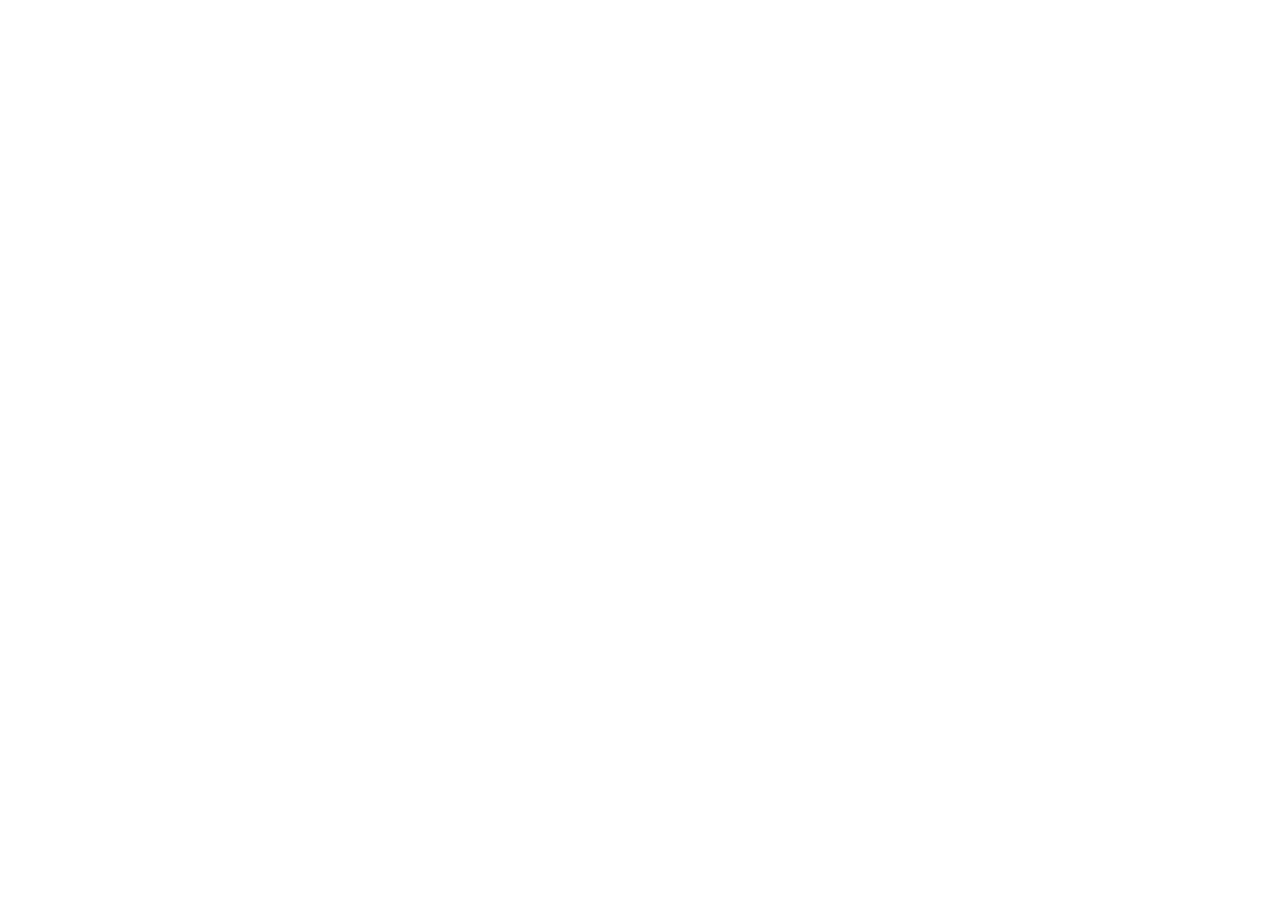
